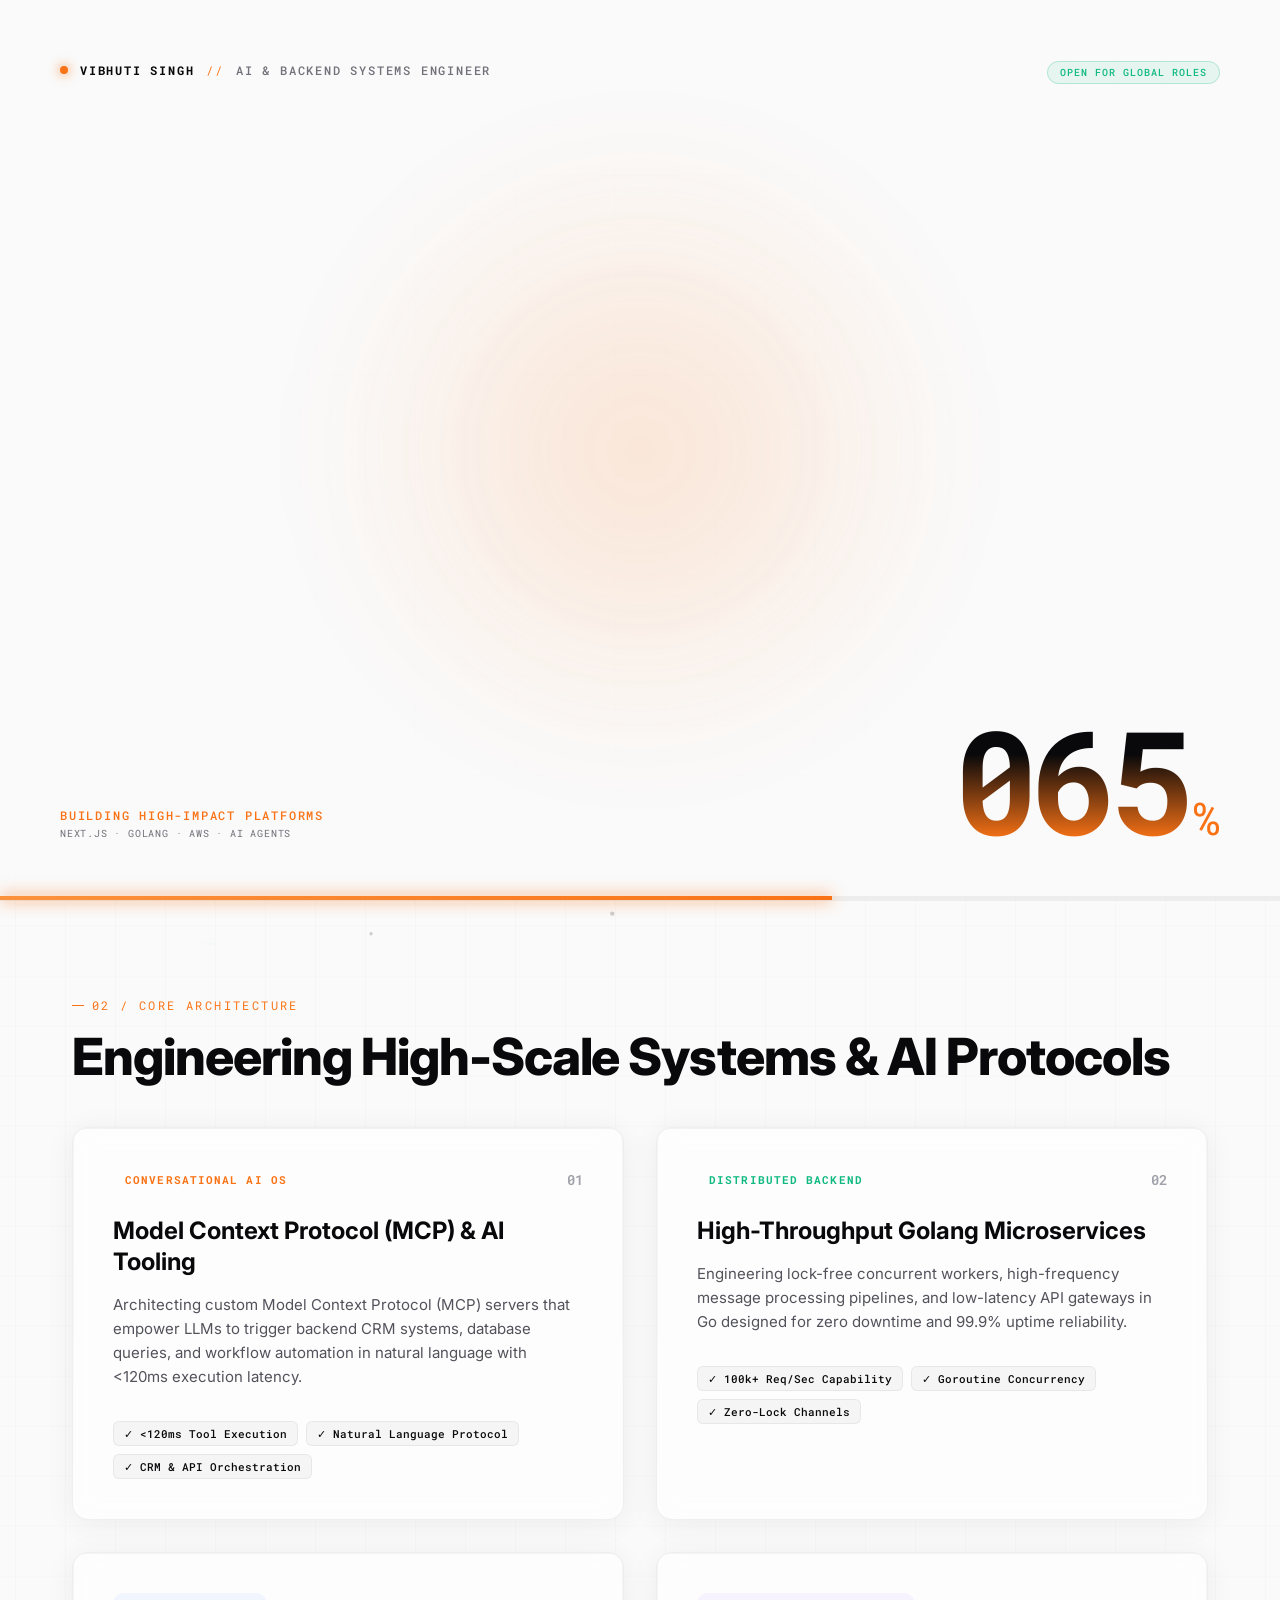
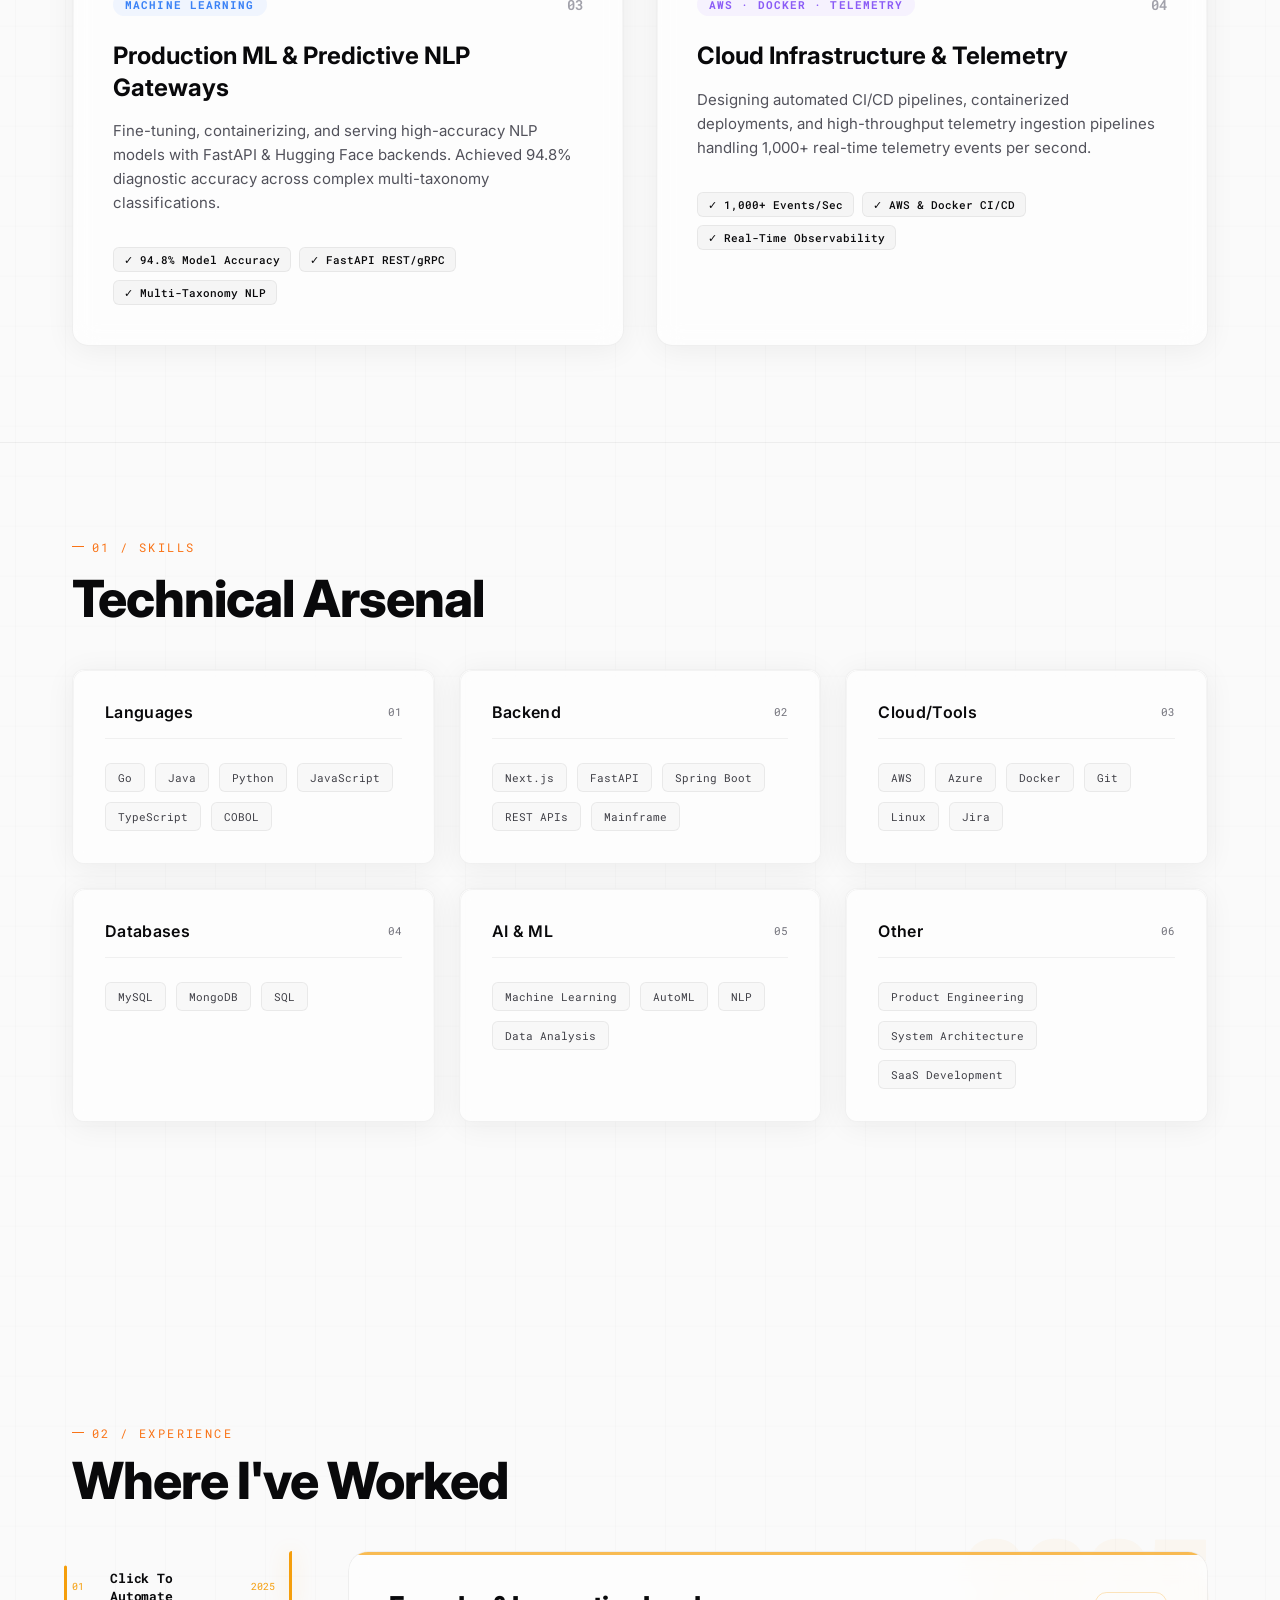
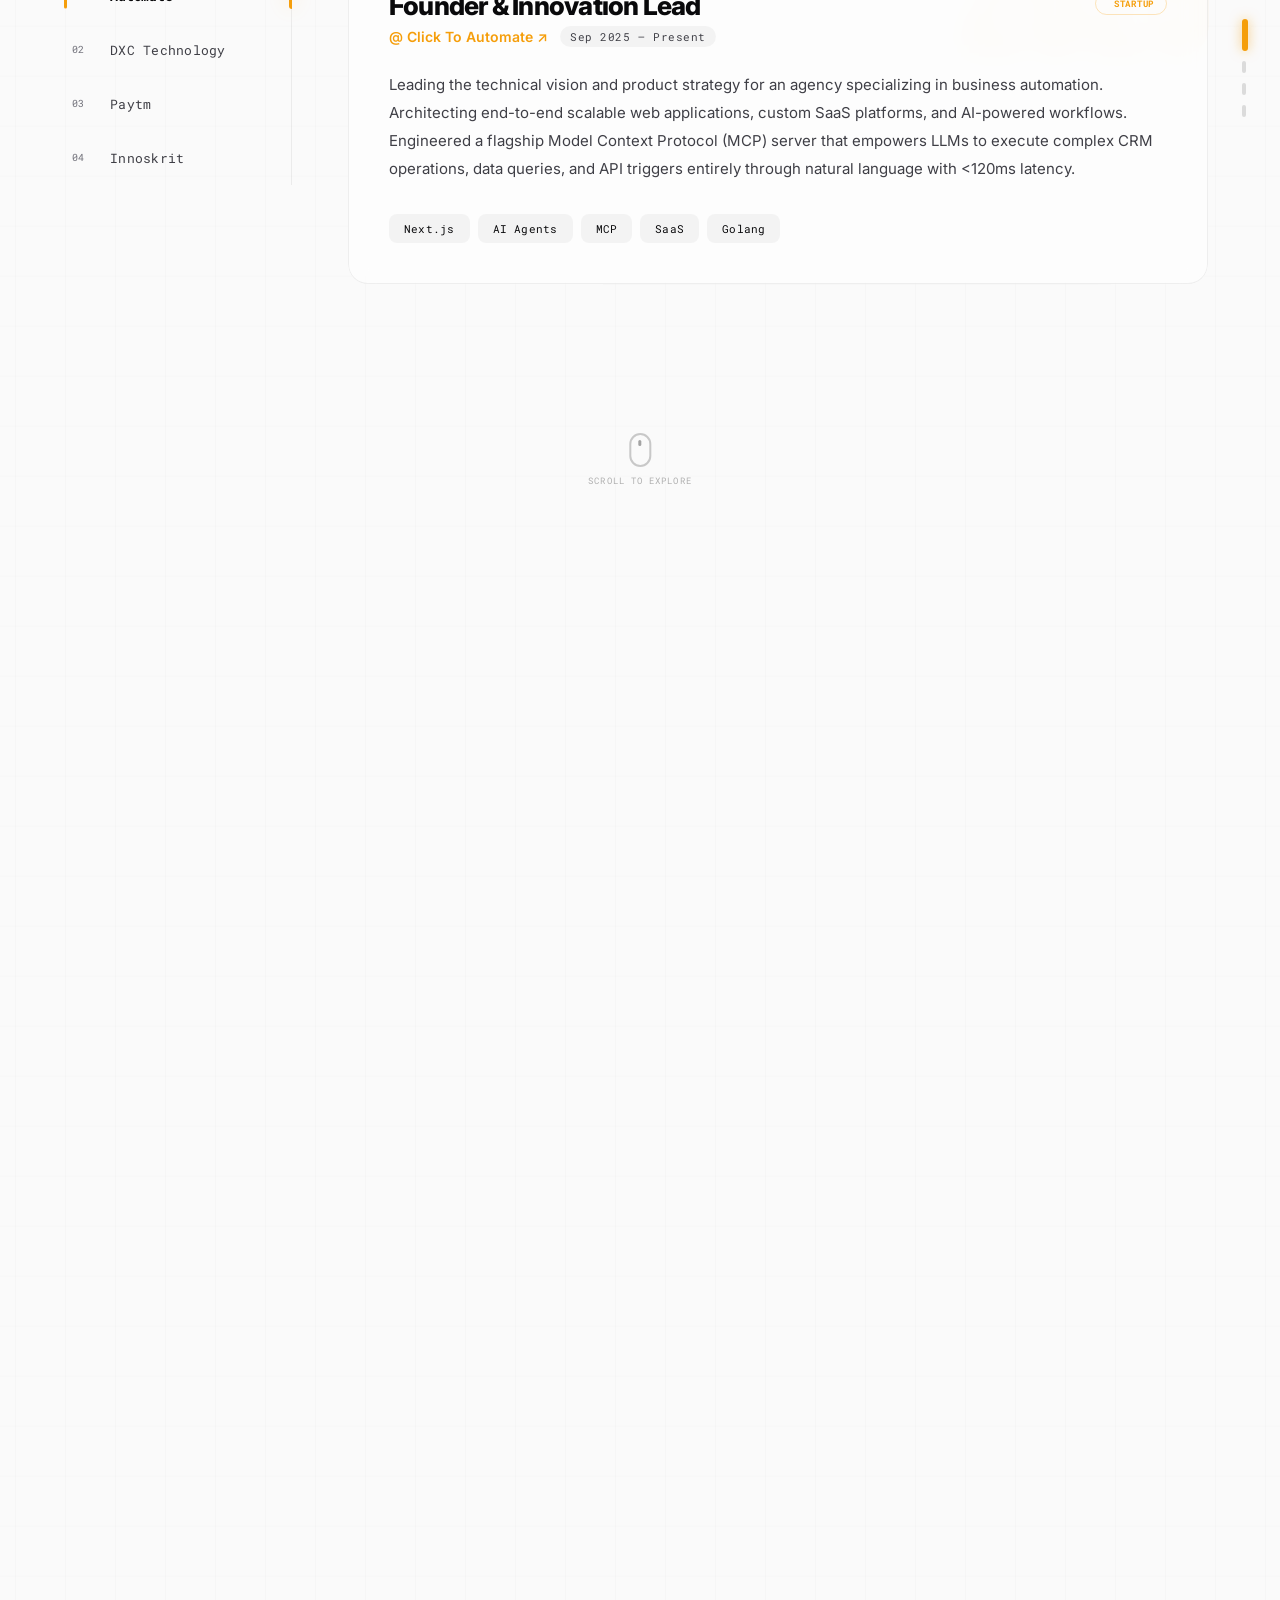
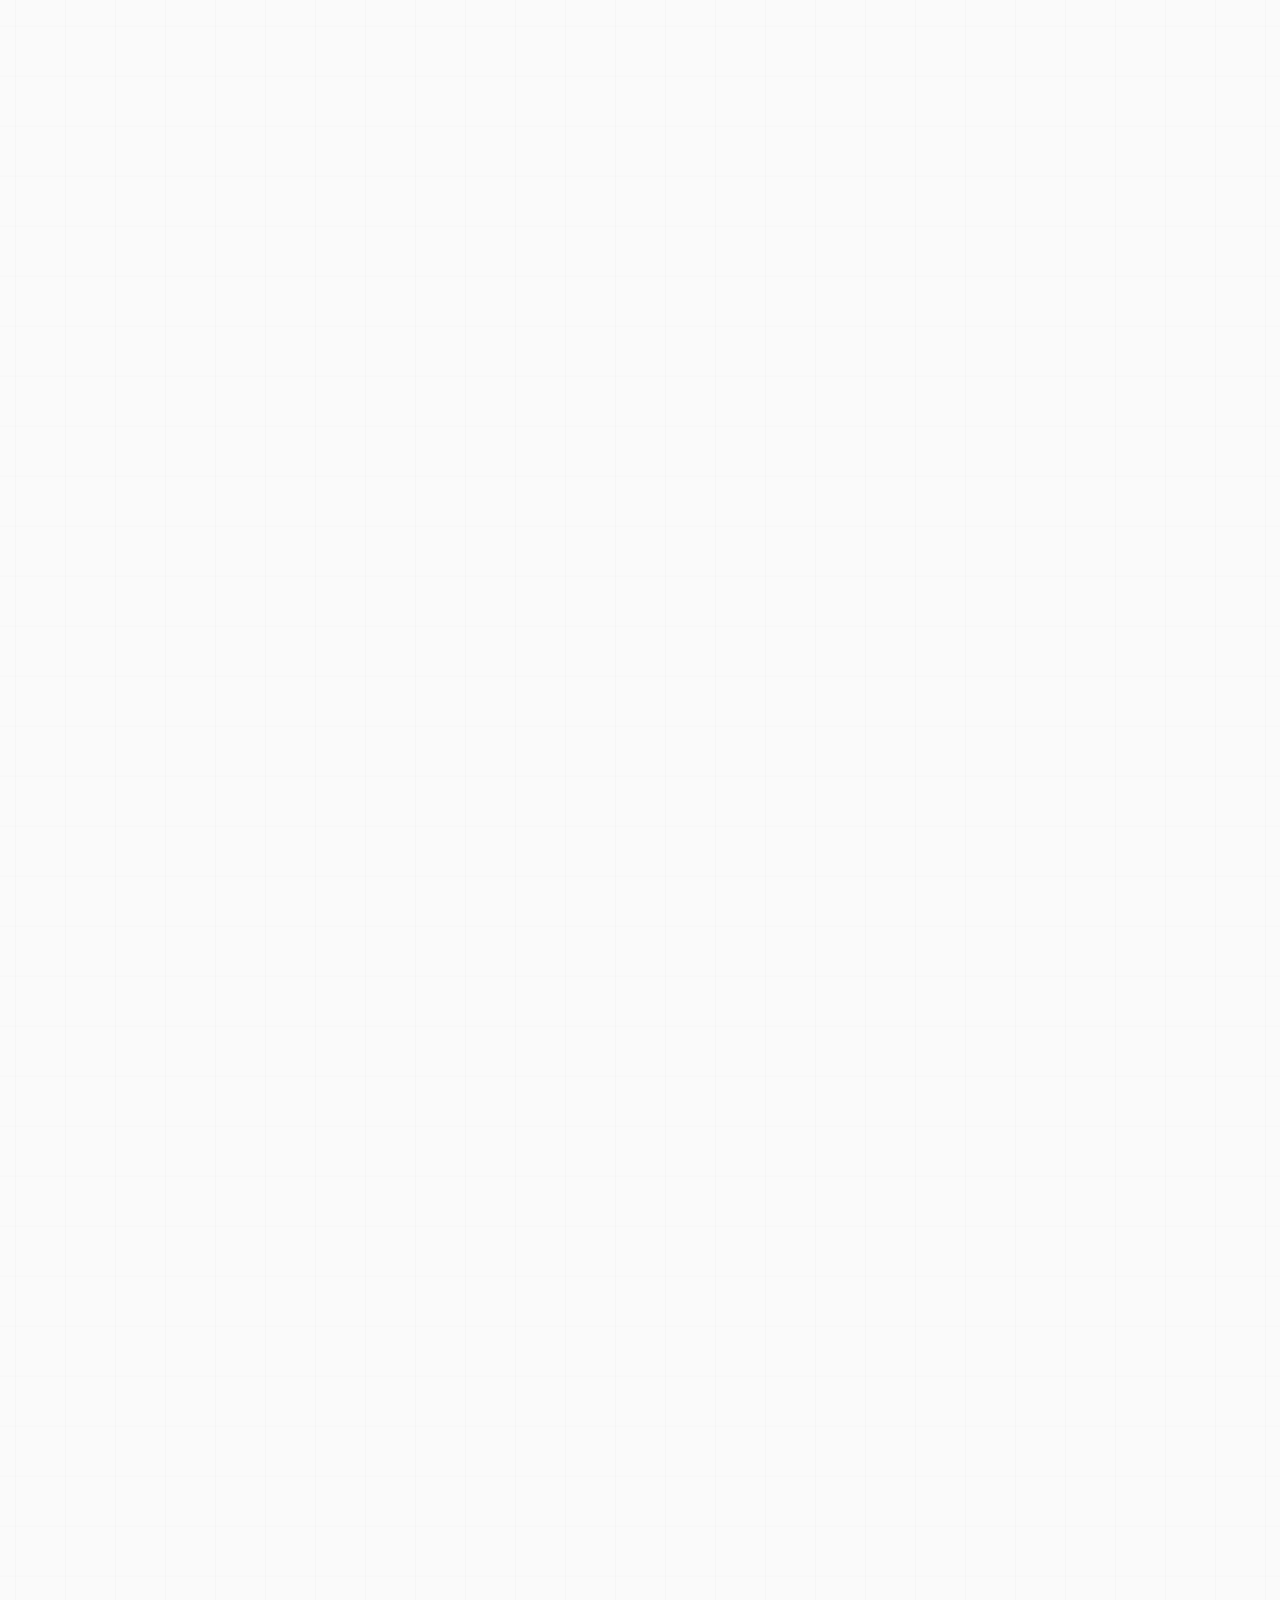
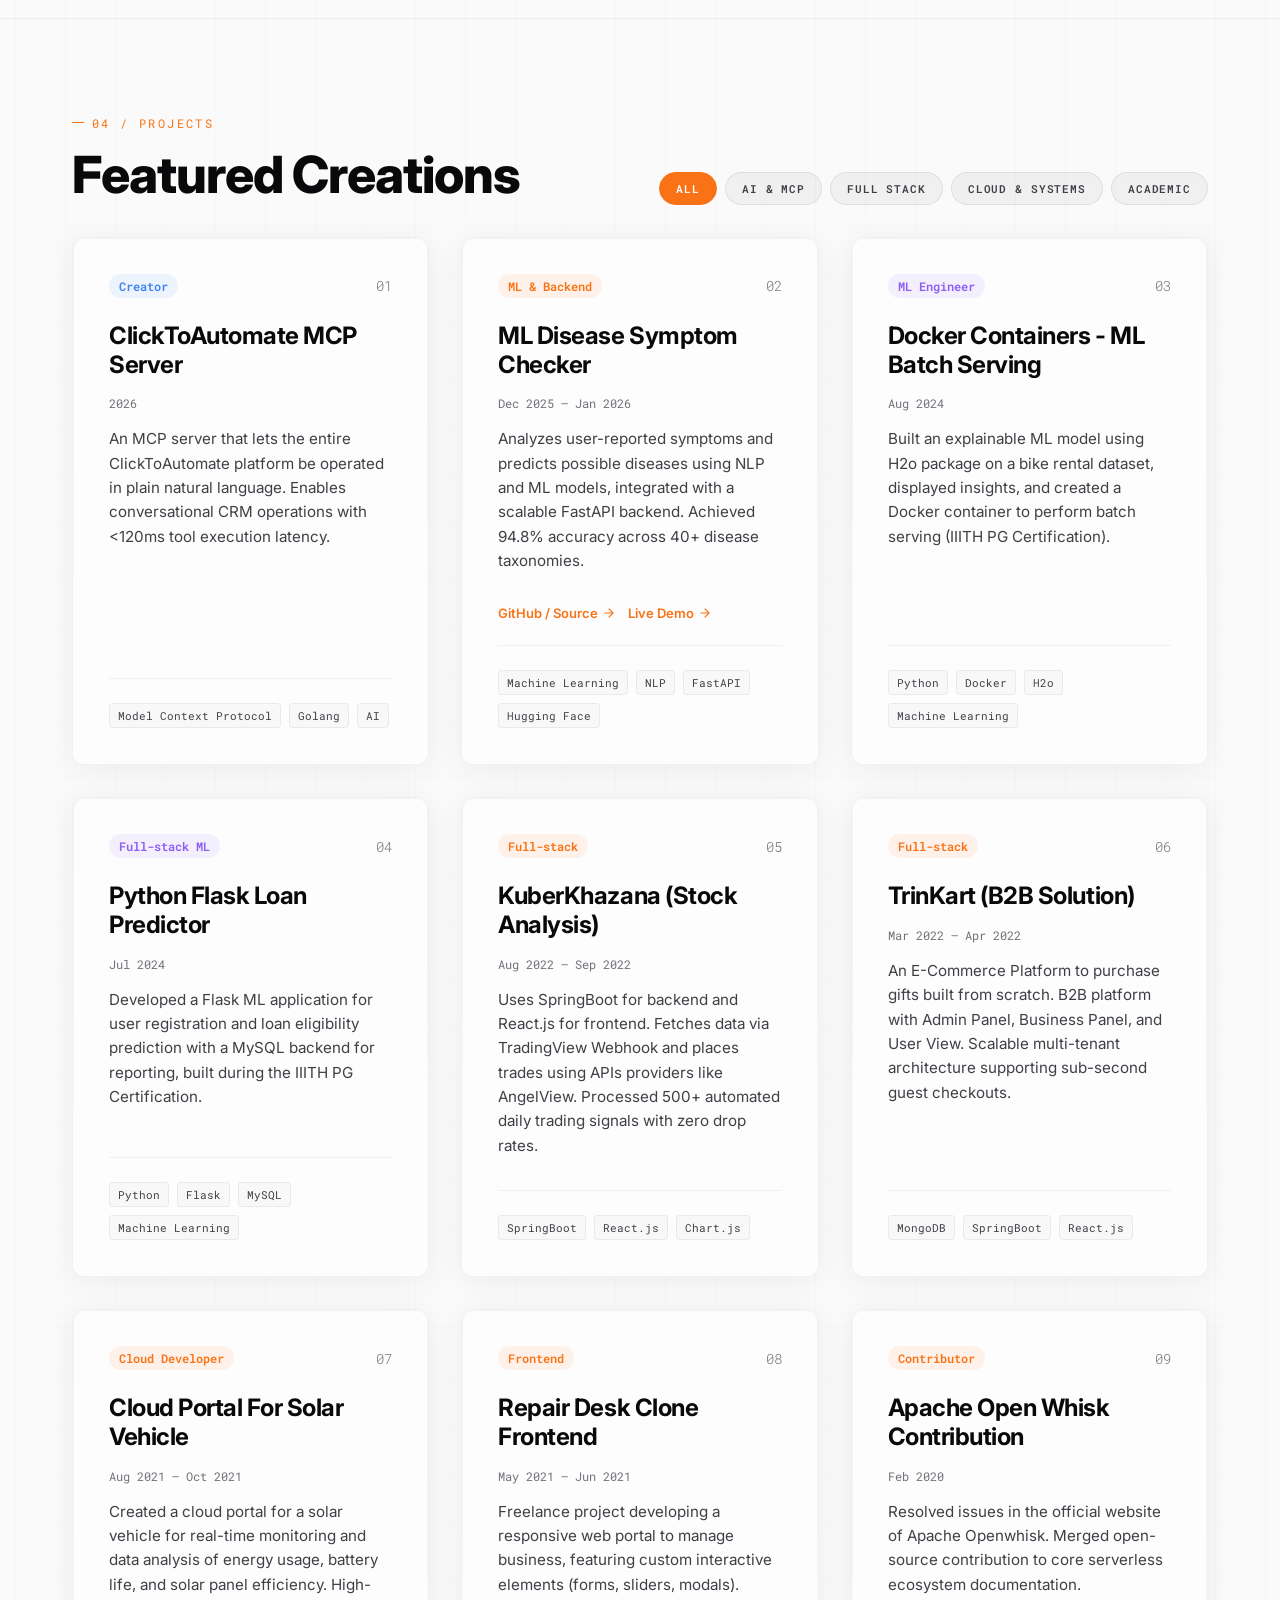
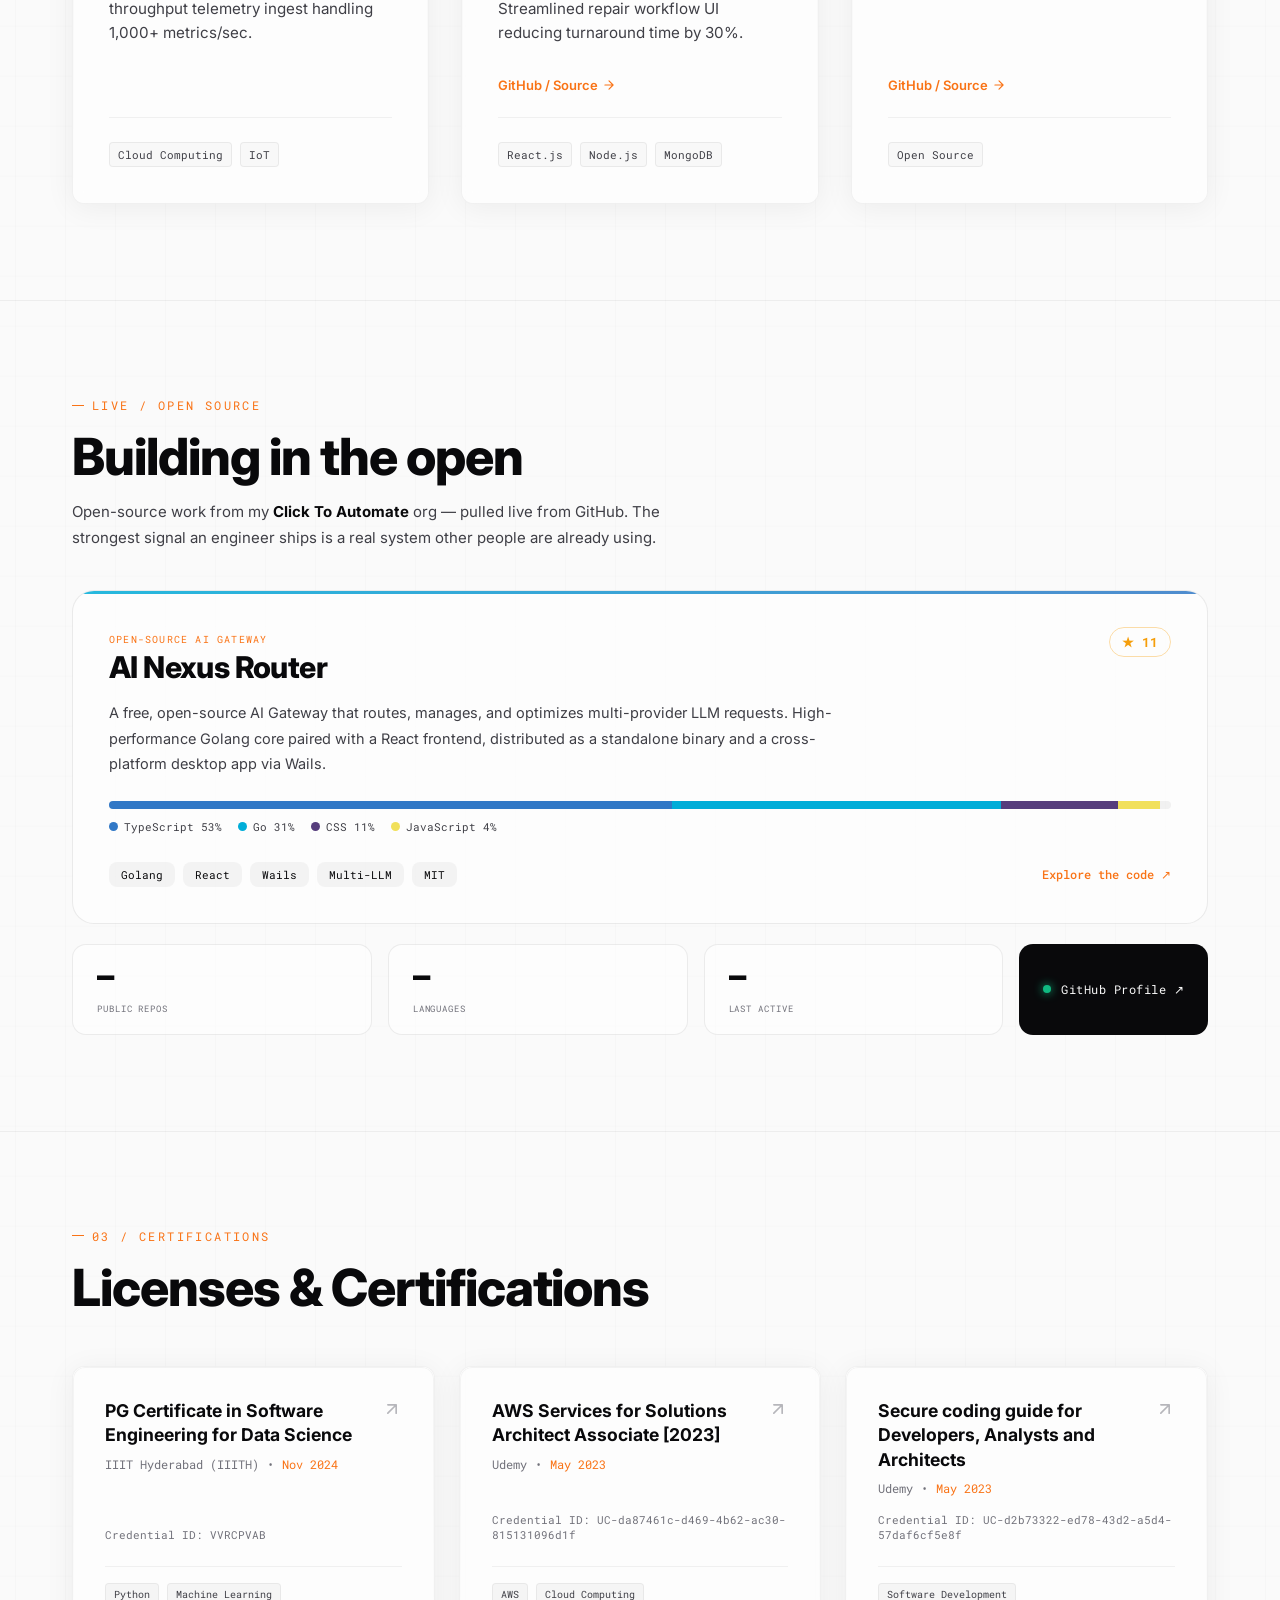
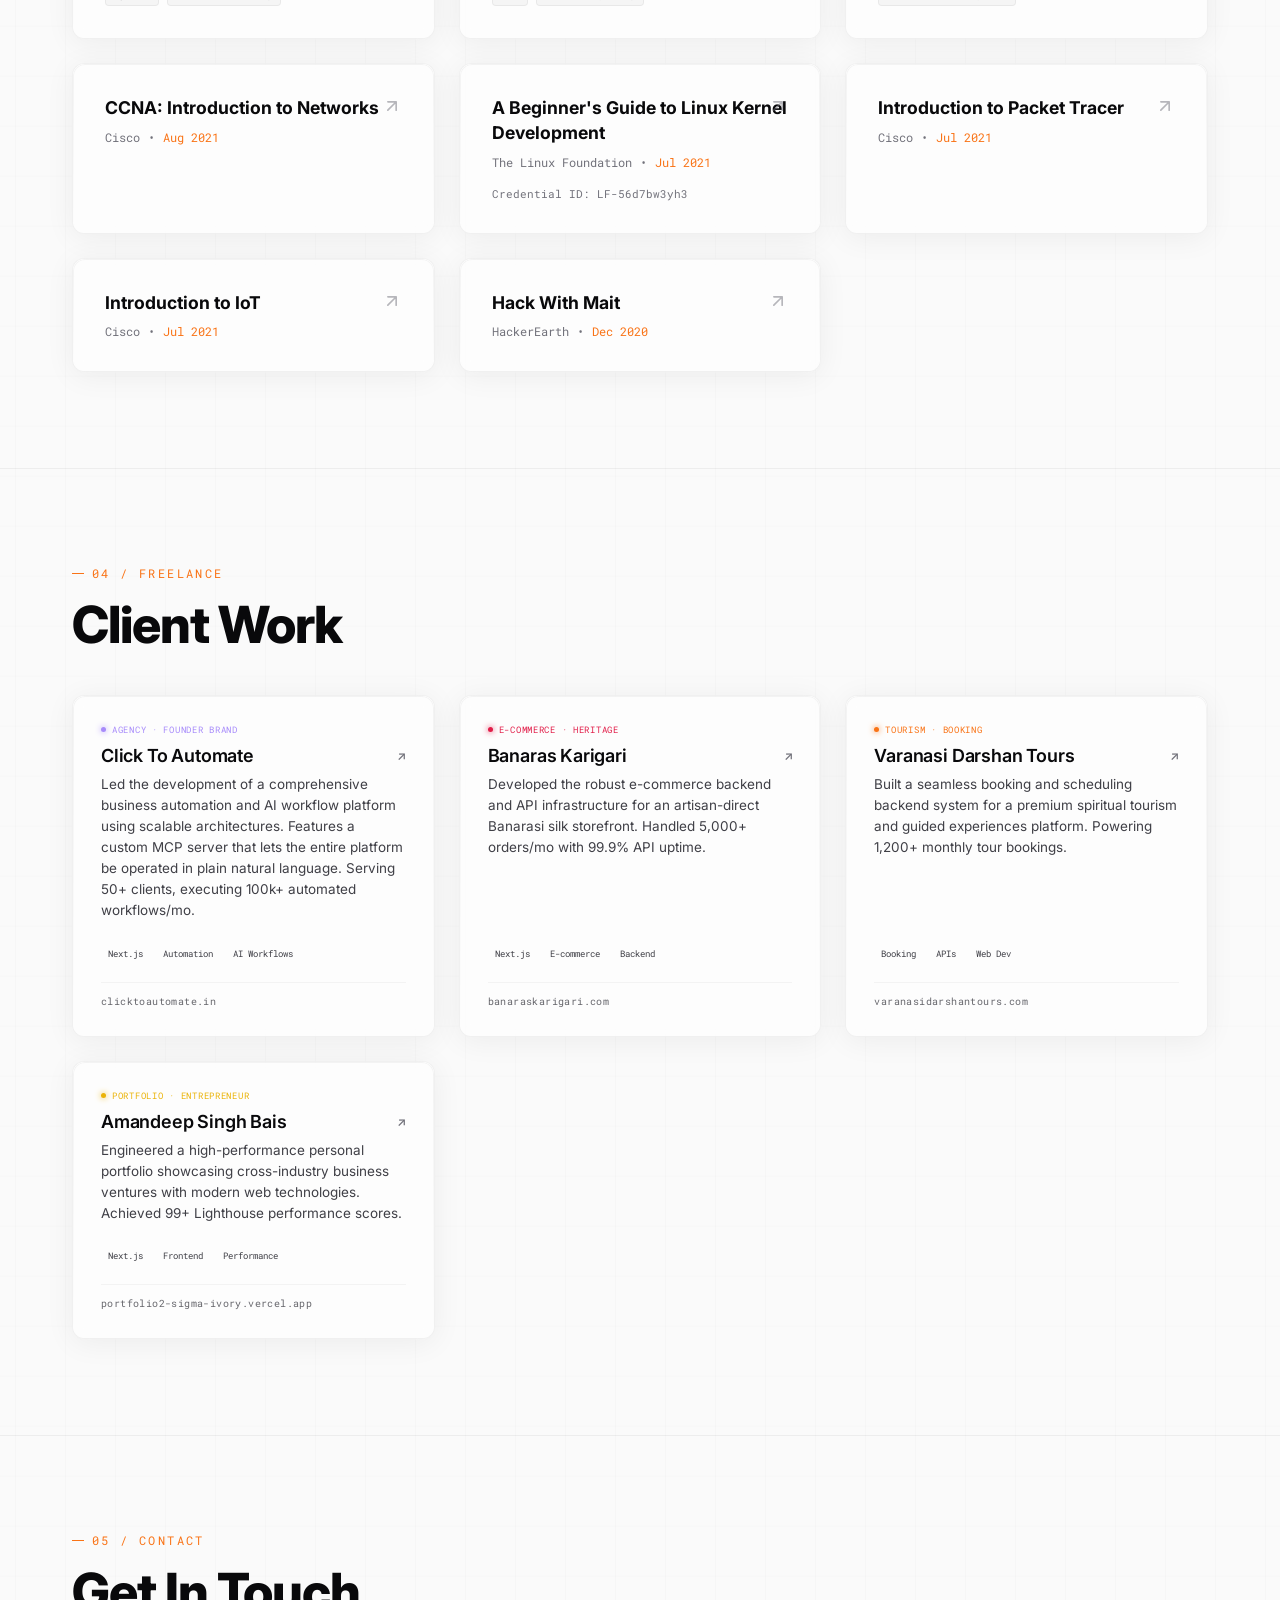
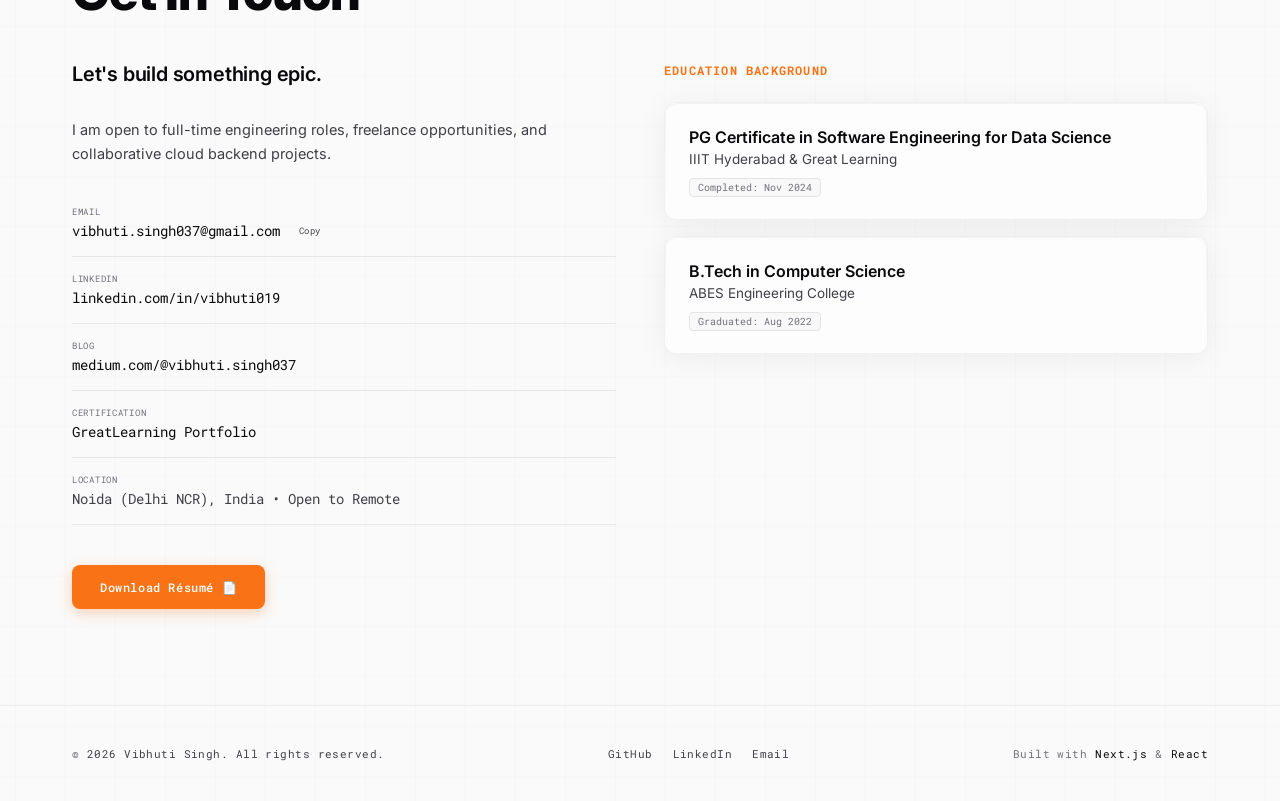
==== index.html @ 8a16daea "Added og-image" ====
<!DOCTYPE html><html lang="en"><head><meta charSet="utf-8"/><meta name="viewport" content="width=device-width, initial-scale=1"/><link rel="stylesheet" href="/_next/static/css/8034c0da91191012.css" data-precedence="next"/><link rel="stylesheet" href="/_next/static/css/38a0144a98792cd6.css" data-precedence="next"/><link rel="preload" as="script" fetchPriority="low" href="/_next/static/chunks/webpack-2feb6e2bdcfde313.js"/><script src="/_next/static/chunks/fd9d1056-4e1a26e2d413ba3c.js" async=""></script><script src="/_next/static/chunks/23-4f38060f529a61ab.js" async=""></script><script src="/_next/static/chunks/main-app-5ba899a2d66047d4.js" async=""></script><script src="/_next/static/chunks/59-5b0ca7dde58f4976.js" async=""></script><script src="/_next/static/chunks/app/page-bce32bd8ae429ec5.js" async=""></script><script src="/_next/static/chunks/app/layout-b6c55c788e84d014.js" async=""></script><link rel="preconnect" href="https://fonts.googleapis.com"/><link rel="preconnect" href="https://fonts.gstatic.com" crossorigin="anonymous"/><link rel="preload" as="style" href="https://fonts.googleapis.com/css2?family=Bebas+Neue&amp;family=Roboto+Mono:wght@300;400;500;600;700&amp;family=Inter:wght@300;400;500;600;700;800&amp;display=swap"/><title>Vibhuti Singh — AI &amp; Backend Systems Engineer</title><meta name="description" content="Vibhuti Singh is an AI &amp; Backend Systems Engineer building high-scale Golang microservices, AI-agent tooling (MCP), and open-source AI infrastructure — including the open-source ClickToAutomate AI Nexus Router (Go + React). Software Engineer 2 at DXC Technology and founder of Click To Automate."/><link rel="author" href="https://vibhuti019.github.io"/><meta name="author" content="Vibhuti Singh"/><meta name="keywords" content="Vibhuti Singh,AI Engineer,Backend Engineer,Golang,AI Gateway,LLM Router,Model Context Protocol,MCP,AI Nexus Router,Click To Automate,Microservices,Next.js,Open Source,Cloud,Azure,AWS"/><meta name="creator" content="Vibhuti Singh"/><meta name="robots" content="index, follow"/><link rel="canonical" href="https://vibhuti019.github.io"/><meta property="og:title" content="Vibhuti Singh — AI &amp; Backend Systems Engineer"/><meta property="og:description" content="AI &amp; Backend Systems Engineer building Golang microservices, MCP-based AI-agent tooling, and open-source AI infrastructure like the ClickToAutomate AI Nexus Router."/><meta property="og:url" content="https://vibhuti019.github.io"/><meta property="og:site_name" content="Vibhuti Singh Portfolio"/><meta property="og:locale" content="en_US"/><meta property="og:image" content="https://vibhuti019.github.io/og-image.png"/><meta property="og:image:width" content="1200"/><meta property="og:image:height" content="630"/><meta property="og:image:alt" content="Vibhuti Singh Portfolio Image"/><meta property="og:type" content="website"/><meta name="twitter:card" content="summary_large_image"/><meta name="twitter:title" content="Vibhuti Singh — AI &amp; Backend Systems Engineer"/><meta name="twitter:description" content="AI &amp; Backend Systems Engineer building Golang microservices, MCP-based AI-agent tooling, and open-source AI infrastructure like the ClickToAutomate AI Nexus Router."/><meta name="twitter:image" content="https://vibhuti019.github.io/og-image.png"/><link rel="icon" href="/icon.jpeg?94a98af44926566b" type="image/jpeg" sizes="738x738"/><link href="https://fonts.googleapis.com/css2?family=Bebas+Neue&amp;family=Roboto+Mono:wght@300;400;500;600;700&amp;family=Inter:wght@300;400;500;600;700;800&amp;display=swap" rel="stylesheet"/><script type="application/ld+json">{"@context":"https://schema.org","@graph":[{"@type":"WebSite","@id":"https://vibhuti019.github.io/#website","url":"https://vibhuti019.github.io","name":"Vibhuti Singh — Portfolio","inLanguage":"en","about":{"@id":"https://vibhuti019.github.io/#person"}},{"@type":"Person","@id":"https://vibhuti019.github.io/#person","name":"Vibhuti Singh","url":"https://vibhuti019.github.io","image":"https://vibhuti019.github.io/image.jpeg","jobTitle":"AI & Backend Systems Engineer","description":"AI & Backend Systems Engineer building high-scale Golang microservices, MCP-based AI-agent tooling, and open-source AI infrastructure such as the ClickToAutomate AI Nexus Router.","email":"mailto:vibhuti.singh037@gmail.com","address":{"@type":"PostalAddress","addressLocality":"Noida (Delhi NCR)","addressCountry":"IN"},"worksFor":[{"@type":"Organization","name":"DXC Technology"},{"@type":"Organization","name":"Click To Automate","url":"https://clicktoautomate.in"}],"sameAs":["https://github.com/vibhuti019","https://github.com/Click-To-Automate","https://linkedin.com/in/vibhuti019","https://medium.com/@vibhuti.singh037"],"knowsAbout":["Golang","AI Gateway","LLM Routing","Model Context Protocol","Microservices","Next.js","Azure","AWS","System Design","Open Source"],"alumniOf":[{"@type":"CollegeOrUniversity","name":"IIIT Hyderabad & Great Learning"},{"@type":"CollegeOrUniversity","name":"ABES Engineering College"}]},{"@type":"SoftwareSourceCode","@id":"https://vibhuti019.github.io/#ai-nexus-router","name":"ClickToAutomate AI Nexus Router","description":"A free, open-source AI Gateway that routes, manages, and optimizes multi-provider LLM requests. High-performance Golang core paired with a React frontend, distributed as a standalone binary and a cross-platform desktop app via Wails.","codeRepository":"https://github.com/Click-To-Automate/ClickToAutomate-AI-Nexus-Router","programmingLanguage":["Go","TypeScript"],"license":"https://opensource.org/licenses/MIT","keywords":"AI Gateway, LLM Router, Model Context Protocol, Golang, Wails, open source","author":{"@id":"https://vibhuti019.github.io/#person"}}]}</script><script src="/_next/static/chunks/polyfills-78c92fac7aa8fdd8.js" noModule=""></script></head><body><div style="position:relative;min-height:100vh;background:var(--bg-dark)"><a href="#main-content" class="skip-link">Skip to content</a><div><div class="grid-overlay" style="opacity:0.5"></div><div style="position:fixed;top:-5vh;left:-5vw;width:110vw;height:110vh;z-index:1;cursor:grab;user-select:none;pointer-events:auto"><canvas style="display:block;width:100%;height:100%"></canvas></div><header style="position:fixed;top:0;left:0;right:0;z-index:1000;height:80px;display:flex;align-items:center;transition:all 0.3s ease;background:transparent;backdrop-filter:none;border-bottom:1px solid transparent;box-shadow:none" class="jsx-ea0b66179099996f"><div style="display:flex;align-items:center;justify-content:space-between" class="jsx-ea0b66179099996f container"><div style="display:flex;align-items:center;gap:12px" class="jsx-ea0b66179099996f"><span style="font-family:var(--font-heading);font-size:1.4rem;color:var(--text-primary);letter-spacing:0.08em;padding:2px 8px;border:1px solid rgba(255, 255, 255, 0.1);border-radius:4px;background:rgba(255, 255, 255, 0.02);cursor:pointer" class="jsx-ea0b66179099996f">VS</span><span style="font-family:var(--font-mono);font-size:9px;background:rgba(16, 185, 129, 0.1);color:var(--emerald);border:1px solid rgba(16, 185, 129, 0.2);padding:2px 8px;border-radius:4px;letter-spacing:0.08em;font-weight:500;display:flex;align-items:center;gap:4px" class="jsx-ea0b66179099996f nav-avail-badge"><span style="width:4px;height:4px;border-radius:50%;background:var(--emerald);box-shadow:0 0 6px var(--emerald);display:inline-block" class="jsx-ea0b66179099996f pulse-dot"></span>OPEN TO WORK</span></div><nav style="display:flex;align-items:center;gap:4px" class="jsx-ea0b66179099996f hide-mobile-nav"><button style="background:none;border:none;padding:6px 12px;font-family:var(--font-mono);font-size:11px;letter-spacing:0.05em;cursor:pointer;color:var(--text-primary);position:relative;transition:color 0.25s" class="jsx-ea0b66179099996f">Home<span style="position:absolute;bottom:-4px;left:12px;right:12px;height:1px;background:var(--primary);box-shadow:0 0 8px var(--primary)" class="jsx-ea0b66179099996f"></span></button><button style="background:none;border:none;padding:6px 12px;font-family:var(--font-mono);font-size:11px;letter-spacing:0.05em;cursor:pointer;color:var(--text-secondary);position:relative;transition:color 0.25s" class="jsx-ea0b66179099996f">Skills</button><button style="background:none;border:none;padding:6px 12px;font-family:var(--font-mono);font-size:11px;letter-spacing:0.05em;cursor:pointer;color:var(--text-secondary);position:relative;transition:color 0.25s" class="jsx-ea0b66179099996f">Experience</button><button style="background:none;border:none;padding:6px 12px;font-family:var(--font-mono);font-size:11px;letter-spacing:0.05em;cursor:pointer;color:var(--text-secondary);position:relative;transition:color 0.25s" class="jsx-ea0b66179099996f">Projects</button><button style="background:none;border:none;padding:6px 12px;font-family:var(--font-mono);font-size:11px;letter-spacing:0.05em;cursor:pointer;color:var(--text-secondary);position:relative;transition:color 0.25s" class="jsx-ea0b66179099996f">Certifications</button><button style="background:none;border:none;padding:6px 12px;font-family:var(--font-mono);font-size:11px;letter-spacing:0.05em;cursor:pointer;color:var(--text-secondary);position:relative;transition:color 0.25s" class="jsx-ea0b66179099996f">Freelance</button><button style="background:none;border:none;padding:6px 12px;font-family:var(--font-mono);font-size:11px;letter-spacing:0.05em;cursor:pointer;color:var(--text-secondary);position:relative;transition:color 0.25s" class="jsx-ea0b66179099996f">Contact</button></nav><div class="jsx-ea0b66179099996f"><button style="background:rgba(0,0,0,0.03);color:var(--text-primary);border:1px solid rgba(0,0,0,0.08);padding:8px 16px;border-radius:6px;font-family:var(--font-mono);font-size:11px;cursor:pointer;transition:background 0.25s, border-color 0.25s, box-shadow 0.25s;box-shadow:0 2px 8px rgba(0,0,0,0.3)" class="jsx-ea0b66179099996f">Say Hello →</button></div></div></header><main id="main-content" style="position:relative;z-index:5"><section id="home" style="min-height:100svh;display:flex;flex-direction:column;justify-content:center;position:relative;overflow:hidden;padding-top:clamp(80px, 12vw, 120px);padding-bottom:40px;background:transparent" class="jsx-64ec365a6d97a92a"><div class="jsx-64ec365a6d97a92a grid-overlay"></div><div style="position:absolute;top:0;left:0;right:0;bottom:0;pointer-events:none;z-index:2;background:none;transition:background 0.15s ease" class="jsx-64ec365a6d97a92a"></div><div style="top:-10%;left:-10%;background:radial-gradient(circle, rgba(99,102,241,0.06) 0%, transparent 60%)" class="jsx-64ec365a6d97a92a glow-blob"></div><div style="bottom:10%;right:-10%;background:radial-gradient(circle, rgba(251,146,60,0.05) 0%, transparent 60%)" class="jsx-64ec365a6d97a92a glow-blob"></div><div style="position:relative;z-index:5" class="jsx-64ec365a6d97a92a container"><div style="display:flex;align-items:center;justify-content:space-between;gap:40px;flex-wrap:wrap" class="jsx-64ec365a6d97a92a"><div style="flex:1 1 500px;z-index:5;opacity:0;transform:translateY(30px);transition:opacity 1.2s cubic-bezier(0.16, 1, 0.3, 1) 1.0s, transform 1.2s cubic-bezier(0.16, 1, 0.3, 1) 1.0s" class="jsx-64ec365a6d97a92a"><div style="font-family:var(--font-mono);font-size:12px;color:var(--primary);letter-spacing:0.15em;margin-bottom:1.5rem;display:flex;align-items:center;gap:12px" class="jsx-64ec365a6d97a92a"><span style="width:20px;height:1px;background:var(--primary);display:inline-block" class="jsx-64ec365a6d97a92a"></span><span class="jsx-64ec365a6d97a92a">PORTFOLIO — 2026</span></div><h1 style="font-size:clamp(56px, 8.5vw, 120px);font-family:var(--font-sans);font-weight:800;line-height:0.9;letter-spacing:-0.04em;margin-bottom:2rem" class="jsx-64ec365a6d97a92a"><span style="display:block" class="jsx-64ec365a6d97a92a primary-gradient-text">Vibhuti</span><span style="display:block;color:transparent;-webkit-text-stroke:1.5px rgba(0, 0, 0, 0.15)" class="jsx-64ec365a6d97a92a">Singh.</span></h1><h2 style="font-size:clamp(18px, 2.5vw, 24px);font-weight:500;color:var(--text-primary);font-family:var(--font-mono);margin-bottom:1.5rem;min-height:36px;line-height:1.4" class="jsx-64ec365a6d97a92a">I am an<span class="jsx-64ec365a6d97a92a content-site"></span></h2><p style="font-family:var(--font-sans);font-size:clamp(15px, 2vw, 19px);color:var(--text-secondary);max-width:560px;line-height:1.6;margin-bottom:2.5rem;font-weight:400" class="jsx-64ec365a6d97a92a">I build <span style="color:var(--text-primary);font-weight:500" class="jsx-64ec365a6d97a92a">AI-native platforms</span> — most recently an SMB automation OS you can run in plain natural language through a <span style="color:var(--primary);font-weight:500" class="jsx-64ec365a6d97a92a">custom MCP server</span>. Next.js · Golang · AWS.</p><div style="display:flex;gap:12px;flex-wrap:wrap;margin-bottom:3rem" class="jsx-64ec365a6d97a92a"><button data-cursor="EXPLORE" style="background:var(--primary);color:#ffffff;border:none;padding:14px 28px;border-radius:8px;font-family:var(--font-mono);font-size:12px;letter-spacing:0.05em;font-weight:500;cursor:pointer;transition:background 0.3s, transform 0.3s, box-shadow 0.3s;box-shadow:0 4px 14px rgba(249, 115, 22, 0.3)" class="jsx-64ec365a6d97a92a">Explore Projects ↓</button><button data-cursor="HIRE" style="background:transparent;color:var(--text-primary);border:1px solid rgba(0, 0, 0, 0.1);padding:13px 28px;border-radius:8px;font-family:var(--font-mono);font-size:12px;letter-spacing:0.05em;font-weight:500;cursor:pointer;transition:background 0.3s, border-color 0.3s, transform 0.3s" class="jsx-64ec365a6d97a92a">Get In Touch ↗</button><a data-cursor="RESUME" href="/VibhutiSingh-Resume.pdf" download="Vibhuti-Singh-Resume.pdf" target="_blank" rel="noopener noreferrer" style="background:transparent;color:var(--text-primary);border:1px solid rgba(0, 0, 0, 0.1);padding:13px 28px;border-radius:8px;font-family:var(--font-mono);font-size:12px;letter-spacing:0.05em;font-weight:500;cursor:pointer;transition:background 0.3s, border-color 0.3s, transform 0.3s;text-decoration:none;display:inline-flex;align-items:center" class="jsx-64ec365a6d97a92a">Download Résumé 📄</a></div><div style="display:grid;grid-template-columns:repeat(auto-fit, minmax(min(100%, 110px), 1fr));gap:16px;padding-top:20px;border-top:1px solid rgba(0, 0, 0, 0.08);max-width:560px" class="jsx-64ec365a6d97a92a"><div class="jsx-64ec365a6d97a92a"><span style="font-family:var(--font-mono);font-size:clamp(24px, 3vw, 36px);font-weight:800;color:#09090b;display:block;line-height:1" class="jsx-64ec365a6d97a92a">03+</span><span style="font-family:var(--font-mono);font-size:10px;color:#71717a;letter-spacing:0.1em;margin-top:6px;display:block" class="jsx-64ec365a6d97a92a">YRS EXP</span></div><div class="jsx-64ec365a6d97a92a"><span style="font-family:var(--font-mono);font-size:clamp(24px, 3vw, 36px);font-weight:800;color:var(--primary);display:block;line-height:1" class="jsx-64ec365a6d97a92a">99.9%</span><span style="font-family:var(--font-mono);font-size:10px;color:#71717a;letter-spacing:0.1em;margin-top:6px;display:block" class="jsx-64ec365a6d97a92a">UPTIME STD</span></div><div class="jsx-64ec365a6d97a92a"><span style="font-family:var(--font-mono);font-size:clamp(24px, 3vw, 36px);font-weight:800;color:#09090b;display:block;line-height:1" class="jsx-64ec365a6d97a92a">100k+</span><span style="font-family:var(--font-mono);font-size:10px;color:#71717a;letter-spacing:0.1em;margin-top:6px;display:block" class="jsx-64ec365a6d97a92a">AUTOMATIONS</span></div><div class="jsx-64ec365a6d97a92a"><span style="font-family:var(--font-mono);font-size:clamp(24px, 3vw, 36px);font-weight:800;color:var(--emerald);display:block;line-height:1" class="jsx-64ec365a6d97a92a">04+</span><span style="font-family:var(--font-mono);font-size:10px;color:#71717a;letter-spacing:0.1em;margin-top:6px;display:block" class="jsx-64ec365a6d97a92a">PROD APPS</span></div></div></div><div style="flex:1 1 400px;display:flex;justify-content:center;z-index:10;width:100%;height:480px;max-height:80vh;opacity:0;transform:translateY(30px);transition:opacity 1.2s cubic-bezier(0.16, 1, 0.3, 1) 1.4s, transform 1.2s cubic-bezier(0.16, 1, 0.3, 1) 1.4s" class="jsx-64ec365a6d97a92a hero-cube-container"><div style="transform:scale(0.9) translateY(50px);display:flex;justify-content:center;align-items:center;transform-style:preserve-3d;perspective:1000px"><div class="cubes" id="AnimationCube"><div class="cube" data-cube="111"><div class="cube-wrap"><div class="cube-top"><div class="shadow-z" data-cube="112"></div></div><div class="cube-bottom"></div><div class="cube-front-left-004"></div><div class="cube-front-right"></div><div class="cube-back-left"></div><div class="cube-back-right"></div></div></div><div class="cube" data-cube="121"><div class="cube-wrap"><div class="cube-top"></div><div class="cube-bottom"></div><div class="cube-front-left"></div><div class="cube-front-right"></div><div class="cube-back-left"></div><div class="cube-back-right"></div></div></div><div class="cube" data-cube="131"><div class="cube-wrap"><div class="cube-top"><div class="shadow-z" data-cube="132"></div></div><div class="cube-bottom"></div><div class="cube-front-left"></div><div class="cube-front-right"></div><div class="cube-back-left"></div><div class="cube-back-right"></div></div></div><div class="cube" data-cube="211"><div class="cube-wrap"><div class="cube-top"><div class="shadow-flip" data-cube="111"></div><div class="shadow-y" data-cube="111"></div><div class="shadow-z" data-cube="212"></div></div><div class="cube-bottom"></div><div class="cube-front-left-005"></div><div class="cube-front-right"></div><div class="cube-back-left"></div><div class="cube-back-right"></div></div></div><div class="cube" data-cube="221"><div class="cube-wrap"><div class="cube-top"><div class="shadow-flip" data-cube="121"></div><div class="shadow-y" data-cube="121"></div></div><div class="cube-bottom"></div><div class="cube-front-left"></div><div class="cube-front-right"></div><div class="cube-back-left"></div><div class="cube-back-right"></div></div></div><div class="cube" data-cube="231"><div class="cube-wrap"><div class="cube-top"><div class="shadow-flip" data-cube="131"></div><div class="shadow-y" data-cube="131"></div></div><div class="cube-bottom"></div><div class="cube-front-left"></div><div class="cube-front-right"></div><div class="cube-back-left"></div><div class="cube-back-right"></div></div></div><div class="cube" data-cube="311"><div class="cube-wrap"><div class="cube-top"><div class="shadow-flip" data-cube="211"></div><div class="shadow-y" data-cube="211"></div><div class="shadow-z" data-cube="312"></div></div><div class="cube-bottom"></div><div class="cube-front-left-006"></div><div class="cube-front-right-006"></div><div class="cube-back-left"></div><div class="cube-back-right"></div></div></div><div class="cube" data-cube="321"><div class="cube-wrap"><div class="cube-top"><div class="shadow-flip" data-cube="221"></div><div class="shadow-y" data-cube="221"></div><div class="shadow-z" data-cube="322"></div></div><div class="cube-bottom"></div><div class="cube-front-left"></div><div class="cube-front-right-005"></div><div class="cube-back-left"></div><div class="cube-back-right"></div></div></div><div class="cube" data-cube="331"><div class="cube-wrap"><div class="cube-top"><div class="shadow-flip" data-cube="231"></div><div class="shadow-y" data-cube="231"></div><div class="shadow-z" data-cube="332"></div></div><div class="cube-bottom"></div><div class="cube-front-left"></div><div class="cube-front-right-004"></div><div class="cube-back-left"></div><div class="cube-back-right"></div></div></div><div class="cube" data-cube="112"><div class="cube-wrap"><div class="cube-top"></div><div class="cube-bottom"></div><div class="cube-front-left-001"></div><div class="cube-front-right"></div><div class="cube-back-left"></div><div class="cube-back-right"></div></div></div><div class="cube" data-cube="122"><div class="cube-wrap"><div class="cube-top"></div><div class="cube-bottom"></div><div class="cube-front-left"></div><div class="cube-front-right"></div><div class="cube-back-left"></div><div class="cube-back-right"></div></div></div><div class="cube" data-cube="132"><div class="cube-wrap"><div class="cube-top"></div><div class="cube-bottom"></div><div class="cube-front-left"></div><div class="cube-front-right"></div><div class="cube-back-left"></div><div class="cube-back-right"></div></div></div><div class="cube" data-cube="212"><div class="cube-wrap"><div class="cube-top"><div class="shadow-flip" data-cube="112"></div><div class="shadow-y" data-cube="112"></div></div><div class="cube-bottom"></div><div class="cube-front-left-002"></div><div class="cube-front-right"></div><div class="cube-back-left"></div><div class="cube-back-right"></div></div></div><div class="cube" data-cube="222"><div class="cube-wrap"><div class="cube-top"><div class="shadow-flip" data-cube="122"></div><div class="shadow-y" data-cube="122"></div></div><div class="cube-bottom"></div><div class="cube-front-left"></div><div class="cube-front-right"></div><div class="cube-back-left"></div><div class="cube-back-right"></div></div></div><div class="cube" data-cube="232"><div class="cube-wrap"><div class="cube-top"><div class="shadow-flip" data-cube="132"></div><div class="shadow-y" data-cube="132"></div></div><div class="cube-bottom"></div><div class="cube-front-left"></div><div class="cube-front-right"></div><div class="cube-back-left"></div><div class="cube-back-right"></div></div></div><div class="cube" data-cube="312"><div class="cube-wrap"><div class="cube-top"><div class="shadow-flip" data-cube="212"></div><div class="shadow-y" data-cube="212"></div></div><div class="cube-bottom"></div><div class="cube-front-left-003"></div><div class="cube-front-right-003"></div><div class="cube-back-left"></div><div class="cube-back-right"></div></div></div><div class="cube" data-cube="322"><div class="cube-wrap"><div class="cube-top"><div class="shadow-flip" data-cube="222"></div><div class="shadow-y" data-cube="222"></div></div><div class="cube-bottom"></div><div class="cube-front-left"></div><div class="cube-front-right-002"></div><div class="cube-back-left"></div><div class="cube-back-right"></div></div></div><div class="cube" data-cube="332"><div class="cube-wrap"><div class="cube-top"><div class="shadow-flip" data-cube="232"></div><div class="shadow-y" data-cube="232"></div></div><div class="cube-bottom"></div><div class="cube-front-left"></div><div class="cube-front-right-001"></div><div class="cube-back-left"></div><div class="cube-back-right"></div></div></div><div class="cube" data-cube="113"><div class="cube-wrap"><div class="cube-top"><div class="shadow-z" data-cube="111"></div></div><div class="cube-bottom"></div><div class="cube-front-left-007"></div><div class="cube-front-right"></div><div class="cube-back-left"></div><div class="cube-back-right"></div></div></div><div class="cube" data-cube="123"><div class="cube-wrap"><div class="cube-top"><div class="shadow-z" data-cube="121"></div></div><div class="cube-bottom"></div><div class="cube-front-left"></div><div class="cube-front-right"></div><div class="cube-back-left"></div><div class="cube-back-right"></div></div></div><div class="cube" data-cube="133"><div class="cube-wrap"><div class="cube-top"></div><div class="cube-bottom"></div><div class="cube-front-left"></div><div class="cube-front-right"></div><div class="cube-back-left"></div><div class="cube-back-right"></div></div></div><div class="cube" data-cube="213"><div class="cube-wrap"><div class="cube-top"><div class="shadow-flip" data-cube="113"></div><div class="shadow-y" data-cube="113"></div><div class="shadow-z" data-cube="211"></div></div><div class="cube-bottom"></div><div class="cube-front-left-008"></div><div class="cube-front-right"></div><div class="cube-back-left"></div><div class="cube-back-right"></div></div></div><div class="cube" data-cube="223"><div class="cube-wrap"><div class="cube-top"><div class="shadow-y" data-cube="123"></div><div class="shadow-z" data-cube="221"></div></div><div class="cube-bottom"></div><div class="cube-front-left"></div><div class="cube-front-right"></div><div class="cube-back-left"></div><div class="cube-back-right"></div></div></div><div class="cube" data-cube="233"><div class="cube-wrap"><div class="cube-top"><div class="shadow-y" data-cube="133"></div><div class="shadow-z" data-cube="231"></div></div><div class="cube-bottom"></div><div class="cube-front-left"></div><div class="cube-front-right"></div><div class="cube-back-left"></div><div class="cube-back-right"></div></div></div><div class="cube" data-cube="313"><div class="cube-wrap"><div class="cube-top"><div class="shadow-flip" data-cube="213"></div><div class="shadow-y" data-cube="213"></div><div class="shadow-z" data-cube="311"></div></div><div class="cube-bottom"></div><div class="cube-front-left-009"></div><div class="cube-front-right-009"></div><div class="cube-back-left"></div><div class="cube-back-right"></div></div></div><div class="cube" data-cube="323"><div class="cube-wrap"><div class="cube-top"><div class="shadow-flip" data-cube="223"></div><div class="shadow-y" data-cube="223"></div><div class="shadow-z" data-cube="321"></div></div><div class="cube-bottom"></div><div class="cube-front-left"></div><div class="cube-front-right-008"></div><div class="cube-back-left"></div><div class="cube-back-right"></div></div></div><div class="cube" data-cube="333"><div class="cube-wrap"><div class="cube-top"><div class="shadow-flip" data-cube="233"></div><div class="shadow-y" data-cube="233"></div><div class="shadow-z" data-cube="331"></div></div><div class="cube-bottom"></div><div class="cube-front-left"></div><div class="cube-front-right-007"></div><div class="cube-back-left"></div><div class="cube-back-right"></div></div></div><div class="large-shadows"><div class="large-shadow" data-cube="113"></div><div class="large-shadow" data-cube="123"></div><div class="large-shadow" data-cube="133"></div><div class="large-shadow" data-cube="213"></div><div class="large-shadow" data-cube="223"></div><div class="large-shadow" data-cube="233"></div><div class="large-shadow" data-cube="313"></div><div class="large-shadow" data-cube="323"></div><div class="large-shadow" data-cube="333"></div></div></div></div></div></div></div><div style="position:absolute;right:5%;top:12%;padding:12px 18px;background:rgba(0,0,0,0.02);border:1px solid rgba(0,0,0,0.05);border-radius:8px;font-family:var(--font-mono);font-size:11px;color:var(--text-muted);transform:rotate(8deg);pointer-events:none;display:flex;flex-direction:column;gap:4px;z-index:1" class="jsx-64ec365a6d97a92a hide-tablet-dec"><span class="jsx-64ec365a6d97a92a">$ curl vibhuti.dev/profile</span><span style="color:var(--primary)" class="jsx-64ec365a6d97a92a">&gt; fetching active metrics...</span></div></section><section id="capabilities" class="section-padding" style="background:transparent;position:relative"><div class="container"><div class="section-label">02 / CORE ARCHITECTURE</div><h2 class="section-title">Engineering High-Scale Systems &amp; AI Protocols</h2><div style="display:grid;grid-template-columns:repeat(auto-fit, minmax(min(100%, 480px), 1fr));gap:32px;margin-top:2.5rem"><div class="glass-card" data-cursor="CAPABILITY" style="padding:2.5rem;border-radius:16px;background:rgba(255, 255, 255, 0.65);backdrop-filter:blur(12px);border:1px solid rgba(0, 0, 0, 0.06);position:relative;overflow:hidden;transition:transform 0.35s cubic-bezier(0.16, 1, 0.3, 1), border-color 0.35s ease, box-shadow 0.35s ease"><div style="display:flex;justify-content:space-between;align-items:center;margin-bottom:1.5rem"><span style="font-family:var(--font-mono);font-size:11px;font-weight:700;color:var(--primary);background:var(--primary)12;padding:4px 12px;border-radius:20px;letter-spacing:0.1em">CONVERSATIONAL AI OS</span><span style="font-family:var(--font-mono);font-size:14px;color:#a1a1aa;font-weight:600">01</span></div><h3 style="font-family:var(--font-sans);font-size:clamp(20px, 2.5vw, 24px);font-weight:700;color:#09090b;line-height:1.3;margin-bottom:1rem">Model Context Protocol (MCP) &amp; AI Tooling</h3><p style="font-family:var(--font-sans);font-size:15px;color:#52525b;line-height:1.6;margin-bottom:2rem;font-weight:400">Architecting custom Model Context Protocol (MCP) servers that empower LLMs to trigger backend CRM systems, database queries, and workflow automation in natural language with &lt;120ms execution latency.</p><div style="display:flex;gap:8px;flex-wrap:wrap;margin-top:auto"><span style="font-family:var(--font-mono);font-size:11px;color:#09090b;background:rgba(0, 0, 0, 0.03);border:1px solid rgba(0, 0, 0, 0.06);padding:4px 10px;border-radius:6px;font-weight:500">✓ <!-- -->&lt;120ms Tool Execution</span><span style="font-family:var(--font-mono);font-size:11px;color:#09090b;background:rgba(0, 0, 0, 0.03);border:1px solid rgba(0, 0, 0, 0.06);padding:4px 10px;border-radius:6px;font-weight:500">✓ <!-- -->Natural Language Protocol</span><span style="font-family:var(--font-mono);font-size:11px;color:#09090b;background:rgba(0, 0, 0, 0.03);border:1px solid rgba(0, 0, 0, 0.06);padding:4px 10px;border-radius:6px;font-weight:500">✓ <!-- -->CRM &amp; API Orchestration</span></div></div><div class="glass-card" data-cursor="CAPABILITY" style="padding:2.5rem;border-radius:16px;background:rgba(255, 255, 255, 0.65);backdrop-filter:blur(12px);border:1px solid rgba(0, 0, 0, 0.06);position:relative;overflow:hidden;transition:transform 0.35s cubic-bezier(0.16, 1, 0.3, 1), border-color 0.35s ease, box-shadow 0.35s ease"><div style="display:flex;justify-content:space-between;align-items:center;margin-bottom:1.5rem"><span style="font-family:var(--font-mono);font-size:11px;font-weight:700;color:var(--emerald);background:var(--emerald)12;padding:4px 12px;border-radius:20px;letter-spacing:0.1em">DISTRIBUTED BACKEND</span><span style="font-family:var(--font-mono);font-size:14px;color:#a1a1aa;font-weight:600">02</span></div><h3 style="font-family:var(--font-sans);font-size:clamp(20px, 2.5vw, 24px);font-weight:700;color:#09090b;line-height:1.3;margin-bottom:1rem">High-Throughput Golang Microservices</h3><p style="font-family:var(--font-sans);font-size:15px;color:#52525b;line-height:1.6;margin-bottom:2rem;font-weight:400">Engineering lock-free concurrent workers, high-frequency message processing pipelines, and low-latency API gateways in Go designed for zero downtime and 99.9% uptime reliability.</p><div style="display:flex;gap:8px;flex-wrap:wrap;margin-top:auto"><span style="font-family:var(--font-mono);font-size:11px;color:#09090b;background:rgba(0, 0, 0, 0.03);border:1px solid rgba(0, 0, 0, 0.06);padding:4px 10px;border-radius:6px;font-weight:500">✓ <!-- -->100k+ Req/Sec Capability</span><span style="font-family:var(--font-mono);font-size:11px;color:#09090b;background:rgba(0, 0, 0, 0.03);border:1px solid rgba(0, 0, 0, 0.06);padding:4px 10px;border-radius:6px;font-weight:500">✓ <!-- -->Goroutine Concurrency</span><span style="font-family:var(--font-mono);font-size:11px;color:#09090b;background:rgba(0, 0, 0, 0.03);border:1px solid rgba(0, 0, 0, 0.06);padding:4px 10px;border-radius:6px;font-weight:500">✓ <!-- -->Zero-Lock Channels</span></div></div><div class="glass-card" data-cursor="CAPABILITY" style="padding:2.5rem;border-radius:16px;background:rgba(255, 255, 255, 0.65);backdrop-filter:blur(12px);border:1px solid rgba(0, 0, 0, 0.06);position:relative;overflow:hidden;transition:transform 0.35s cubic-bezier(0.16, 1, 0.3, 1), border-color 0.35s ease, box-shadow 0.35s ease"><div style="display:flex;justify-content:space-between;align-items:center;margin-bottom:1.5rem"><span style="font-family:var(--font-mono);font-size:11px;font-weight:700;color:#3b82f6;background:#3b82f612;padding:4px 12px;border-radius:20px;letter-spacing:0.1em">MACHINE LEARNING</span><span style="font-family:var(--font-mono);font-size:14px;color:#a1a1aa;font-weight:600">03</span></div><h3 style="font-family:var(--font-sans);font-size:clamp(20px, 2.5vw, 24px);font-weight:700;color:#09090b;line-height:1.3;margin-bottom:1rem">Production ML &amp; Predictive NLP Gateways</h3><p style="font-family:var(--font-sans);font-size:15px;color:#52525b;line-height:1.6;margin-bottom:2rem;font-weight:400">Fine-tuning, containerizing, and serving high-accuracy NLP models with FastAPI &amp; Hugging Face backends. Achieved 94.8% diagnostic accuracy across complex multi-taxonomy classifications.</p><div style="display:flex;gap:8px;flex-wrap:wrap;margin-top:auto"><span style="font-family:var(--font-mono);font-size:11px;color:#09090b;background:rgba(0, 0, 0, 0.03);border:1px solid rgba(0, 0, 0, 0.06);padding:4px 10px;border-radius:6px;font-weight:500">✓ <!-- -->94.8% Model Accuracy</span><span style="font-family:var(--font-mono);font-size:11px;color:#09090b;background:rgba(0, 0, 0, 0.03);border:1px solid rgba(0, 0, 0, 0.06);padding:4px 10px;border-radius:6px;font-weight:500">✓ <!-- -->FastAPI REST/gRPC</span><span style="font-family:var(--font-mono);font-size:11px;color:#09090b;background:rgba(0, 0, 0, 0.03);border:1px solid rgba(0, 0, 0, 0.06);padding:4px 10px;border-radius:6px;font-weight:500">✓ <!-- -->Multi-Taxonomy NLP</span></div></div><div class="glass-card" data-cursor="CAPABILITY" style="padding:2.5rem;border-radius:16px;background:rgba(255, 255, 255, 0.65);backdrop-filter:blur(12px);border:1px solid rgba(0, 0, 0, 0.06);position:relative;overflow:hidden;transition:transform 0.35s cubic-bezier(0.16, 1, 0.3, 1), border-color 0.35s ease, box-shadow 0.35s ease"><div style="display:flex;justify-content:space-between;align-items:center;margin-bottom:1.5rem"><span style="font-family:var(--font-mono);font-size:11px;font-weight:700;color:#8b5cf6;background:#8b5cf612;padding:4px 12px;border-radius:20px;letter-spacing:0.1em">AWS · DOCKER · TELEMETRY</span><span style="font-family:var(--font-mono);font-size:14px;color:#a1a1aa;font-weight:600">04</span></div><h3 style="font-family:var(--font-sans);font-size:clamp(20px, 2.5vw, 24px);font-weight:700;color:#09090b;line-height:1.3;margin-bottom:1rem">Cloud Infrastructure &amp; Telemetry</h3><p style="font-family:var(--font-sans);font-size:15px;color:#52525b;line-height:1.6;margin-bottom:2rem;font-weight:400">Designing automated CI/CD pipelines, containerized deployments, and high-throughput telemetry ingestion pipelines handling 1,000+ real-time telemetry events per second.</p><div style="display:flex;gap:8px;flex-wrap:wrap;margin-top:auto"><span style="font-family:var(--font-mono);font-size:11px;color:#09090b;background:rgba(0, 0, 0, 0.03);border:1px solid rgba(0, 0, 0, 0.06);padding:4px 10px;border-radius:6px;font-weight:500">✓ <!-- -->1,000+ Events/Sec</span><span style="font-family:var(--font-mono);font-size:11px;color:#09090b;background:rgba(0, 0, 0, 0.03);border:1px solid rgba(0, 0, 0, 0.06);padding:4px 10px;border-radius:6px;font-weight:500">✓ <!-- -->AWS &amp; Docker CI/CD</span><span style="font-family:var(--font-mono);font-size:11px;color:#09090b;background:rgba(0, 0, 0, 0.03);border:1px solid rgba(0, 0, 0, 0.06);padding:4px 10px;border-radius:6px;font-weight:500">✓ <!-- -->Real-Time Observability</span></div></div></div></div></section><section id="skills" class="section-padding" style="background:transparent"><div class="container"><div class="section-label">01 / SKILLS</div><h2 class="section-title">Technical Arsenal</h2><div style="display:grid;grid-template-columns:repeat(auto-fit, minmax(min(100%, 320px), 1fr));gap:24px;margin-top:2rem"><div class="glass-card" data-cursor="SKILL" style="padding:2rem;display:flex;flex-direction:column;gap:1.5rem;background:rgba(255, 255, 255, 0.6);backdrop-filter:blur(8px)"><div style="display:flex;justify-content:space-between;align-items:center;border-bottom:1px solid rgba(0, 0, 0, 0.05);padding-bottom:1rem"><h3 style="font-family:var(--font-sans);font-size:16px;font-weight:600;color:var(--text-primary);letter-spacing:0.02em">Languages</h3><span style="font-family:var(--font-mono);font-size:11px;color:var(--text-muted)">01</span></div><div style="display:flex;flex-wrap:wrap;gap:10px"><span style="font-family:var(--font-mono);font-size:11px;color:var(--text-secondary);background:rgba(0, 0, 0, 0.02);border:1px solid rgba(0, 0, 0, 0.06);padding:6px 12px;border-radius:6px;cursor:default;transition:all 0.25s ease">Go</span><span style="font-family:var(--font-mono);font-size:11px;color:var(--text-secondary);background:rgba(0, 0, 0, 0.02);border:1px solid rgba(0, 0, 0, 0.06);padding:6px 12px;border-radius:6px;cursor:default;transition:all 0.25s ease">Java</span><span style="font-family:var(--font-mono);font-size:11px;color:var(--text-secondary);background:rgba(0, 0, 0, 0.02);border:1px solid rgba(0, 0, 0, 0.06);padding:6px 12px;border-radius:6px;cursor:default;transition:all 0.25s ease">Python</span><span style="font-family:var(--font-mono);font-size:11px;color:var(--text-secondary);background:rgba(0, 0, 0, 0.02);border:1px solid rgba(0, 0, 0, 0.06);padding:6px 12px;border-radius:6px;cursor:default;transition:all 0.25s ease">JavaScript</span><span style="font-family:var(--font-mono);font-size:11px;color:var(--text-secondary);background:rgba(0, 0, 0, 0.02);border:1px solid rgba(0, 0, 0, 0.06);padding:6px 12px;border-radius:6px;cursor:default;transition:all 0.25s ease">TypeScript</span><span style="font-family:var(--font-mono);font-size:11px;color:var(--text-secondary);background:rgba(0, 0, 0, 0.02);border:1px solid rgba(0, 0, 0, 0.06);padding:6px 12px;border-radius:6px;cursor:default;transition:all 0.25s ease">COBOL</span></div></div><div class="glass-card" data-cursor="SKILL" style="padding:2rem;display:flex;flex-direction:column;gap:1.5rem;background:rgba(255, 255, 255, 0.6);backdrop-filter:blur(8px)"><div style="display:flex;justify-content:space-between;align-items:center;border-bottom:1px solid rgba(0, 0, 0, 0.05);padding-bottom:1rem"><h3 style="font-family:var(--font-sans);font-size:16px;font-weight:600;color:var(--text-primary);letter-spacing:0.02em">Backend</h3><span style="font-family:var(--font-mono);font-size:11px;color:var(--text-muted)">02</span></div><div style="display:flex;flex-wrap:wrap;gap:10px"><span style="font-family:var(--font-mono);font-size:11px;color:var(--text-secondary);background:rgba(0, 0, 0, 0.02);border:1px solid rgba(0, 0, 0, 0.06);padding:6px 12px;border-radius:6px;cursor:default;transition:all 0.25s ease">Next.js</span><span style="font-family:var(--font-mono);font-size:11px;color:var(--text-secondary);background:rgba(0, 0, 0, 0.02);border:1px solid rgba(0, 0, 0, 0.06);padding:6px 12px;border-radius:6px;cursor:default;transition:all 0.25s ease">FastAPI</span><span style="font-family:var(--font-mono);font-size:11px;color:var(--text-secondary);background:rgba(0, 0, 0, 0.02);border:1px solid rgba(0, 0, 0, 0.06);padding:6px 12px;border-radius:6px;cursor:default;transition:all 0.25s ease">Spring Boot</span><span style="font-family:var(--font-mono);font-size:11px;color:var(--text-secondary);background:rgba(0, 0, 0, 0.02);border:1px solid rgba(0, 0, 0, 0.06);padding:6px 12px;border-radius:6px;cursor:default;transition:all 0.25s ease">REST APIs</span><span style="font-family:var(--font-mono);font-size:11px;color:var(--text-secondary);background:rgba(0, 0, 0, 0.02);border:1px solid rgba(0, 0, 0, 0.06);padding:6px 12px;border-radius:6px;cursor:default;transition:all 0.25s ease">Mainframe</span></div></div><div class="glass-card" data-cursor="SKILL" style="padding:2rem;display:flex;flex-direction:column;gap:1.5rem;background:rgba(255, 255, 255, 0.6);backdrop-filter:blur(8px)"><div style="display:flex;justify-content:space-between;align-items:center;border-bottom:1px solid rgba(0, 0, 0, 0.05);padding-bottom:1rem"><h3 style="font-family:var(--font-sans);font-size:16px;font-weight:600;color:var(--text-primary);letter-spacing:0.02em">Cloud/Tools</h3><span style="font-family:var(--font-mono);font-size:11px;color:var(--text-muted)">03</span></div><div style="display:flex;flex-wrap:wrap;gap:10px"><span style="font-family:var(--font-mono);font-size:11px;color:var(--text-secondary);background:rgba(0, 0, 0, 0.02);border:1px solid rgba(0, 0, 0, 0.06);padding:6px 12px;border-radius:6px;cursor:default;transition:all 0.25s ease">AWS</span><span style="font-family:var(--font-mono);font-size:11px;color:var(--text-secondary);background:rgba(0, 0, 0, 0.02);border:1px solid rgba(0, 0, 0, 0.06);padding:6px 12px;border-radius:6px;cursor:default;transition:all 0.25s ease">Azure</span><span style="font-family:var(--font-mono);font-size:11px;color:var(--text-secondary);background:rgba(0, 0, 0, 0.02);border:1px solid rgba(0, 0, 0, 0.06);padding:6px 12px;border-radius:6px;cursor:default;transition:all 0.25s ease">Docker</span><span style="font-family:var(--font-mono);font-size:11px;color:var(--text-secondary);background:rgba(0, 0, 0, 0.02);border:1px solid rgba(0, 0, 0, 0.06);padding:6px 12px;border-radius:6px;cursor:default;transition:all 0.25s ease">Git</span><span style="font-family:var(--font-mono);font-size:11px;color:var(--text-secondary);background:rgba(0, 0, 0, 0.02);border:1px solid rgba(0, 0, 0, 0.06);padding:6px 12px;border-radius:6px;cursor:default;transition:all 0.25s ease">Linux</span><span style="font-family:var(--font-mono);font-size:11px;color:var(--text-secondary);background:rgba(0, 0, 0, 0.02);border:1px solid rgba(0, 0, 0, 0.06);padding:6px 12px;border-radius:6px;cursor:default;transition:all 0.25s ease">Jira</span></div></div><div class="glass-card" data-cursor="SKILL" style="padding:2rem;display:flex;flex-direction:column;gap:1.5rem;background:rgba(255, 255, 255, 0.6);backdrop-filter:blur(8px)"><div style="display:flex;justify-content:space-between;align-items:center;border-bottom:1px solid rgba(0, 0, 0, 0.05);padding-bottom:1rem"><h3 style="font-family:var(--font-sans);font-size:16px;font-weight:600;color:var(--text-primary);letter-spacing:0.02em">Databases</h3><span style="font-family:var(--font-mono);font-size:11px;color:var(--text-muted)">04</span></div><div style="display:flex;flex-wrap:wrap;gap:10px"><span style="font-family:var(--font-mono);font-size:11px;color:var(--text-secondary);background:rgba(0, 0, 0, 0.02);border:1px solid rgba(0, 0, 0, 0.06);padding:6px 12px;border-radius:6px;cursor:default;transition:all 0.25s ease">MySQL</span><span style="font-family:var(--font-mono);font-size:11px;color:var(--text-secondary);background:rgba(0, 0, 0, 0.02);border:1px solid rgba(0, 0, 0, 0.06);padding:6px 12px;border-radius:6px;cursor:default;transition:all 0.25s ease">MongoDB</span><span style="font-family:var(--font-mono);font-size:11px;color:var(--text-secondary);background:rgba(0, 0, 0, 0.02);border:1px solid rgba(0, 0, 0, 0.06);padding:6px 12px;border-radius:6px;cursor:default;transition:all 0.25s ease">SQL</span></div></div><div class="glass-card" data-cursor="SKILL" style="padding:2rem;display:flex;flex-direction:column;gap:1.5rem;background:rgba(255, 255, 255, 0.6);backdrop-filter:blur(8px)"><div style="display:flex;justify-content:space-between;align-items:center;border-bottom:1px solid rgba(0, 0, 0, 0.05);padding-bottom:1rem"><h3 style="font-family:var(--font-sans);font-size:16px;font-weight:600;color:var(--text-primary);letter-spacing:0.02em">AI &amp; ML</h3><span style="font-family:var(--font-mono);font-size:11px;color:var(--text-muted)">05</span></div><div style="display:flex;flex-wrap:wrap;gap:10px"><span style="font-family:var(--font-mono);font-size:11px;color:var(--text-secondary);background:rgba(0, 0, 0, 0.02);border:1px solid rgba(0, 0, 0, 0.06);padding:6px 12px;border-radius:6px;cursor:default;transition:all 0.25s ease">Machine Learning</span><span style="font-family:var(--font-mono);font-size:11px;color:var(--text-secondary);background:rgba(0, 0, 0, 0.02);border:1px solid rgba(0, 0, 0, 0.06);padding:6px 12px;border-radius:6px;cursor:default;transition:all 0.25s ease">AutoML</span><span style="font-family:var(--font-mono);font-size:11px;color:var(--text-secondary);background:rgba(0, 0, 0, 0.02);border:1px solid rgba(0, 0, 0, 0.06);padding:6px 12px;border-radius:6px;cursor:default;transition:all 0.25s ease">NLP</span><span style="font-family:var(--font-mono);font-size:11px;color:var(--text-secondary);background:rgba(0, 0, 0, 0.02);border:1px solid rgba(0, 0, 0, 0.06);padding:6px 12px;border-radius:6px;cursor:default;transition:all 0.25s ease">Data Analysis</span></div></div><div class="glass-card" data-cursor="SKILL" style="padding:2rem;display:flex;flex-direction:column;gap:1.5rem;background:rgba(255, 255, 255, 0.6);backdrop-filter:blur(8px)"><div style="display:flex;justify-content:space-between;align-items:center;border-bottom:1px solid rgba(0, 0, 0, 0.05);padding-bottom:1rem"><h3 style="font-family:var(--font-sans);font-size:16px;font-weight:600;color:var(--text-primary);letter-spacing:0.02em">Other</h3><span style="font-family:var(--font-mono);font-size:11px;color:var(--text-muted)">06</span></div><div style="display:flex;flex-wrap:wrap;gap:10px"><span style="font-family:var(--font-mono);font-size:11px;color:var(--text-secondary);background:rgba(0, 0, 0, 0.02);border:1px solid rgba(0, 0, 0, 0.06);padding:6px 12px;border-radius:6px;cursor:default;transition:all 0.25s ease">Product Engineering</span><span style="font-family:var(--font-mono);font-size:11px;color:var(--text-secondary);background:rgba(0, 0, 0, 0.02);border:1px solid rgba(0, 0, 0, 0.06);padding:6px 12px;border-radius:6px;cursor:default;transition:all 0.25s ease">System Architecture</span><span style="font-family:var(--font-mono);font-size:11px;color:var(--text-secondary);background:rgba(0, 0, 0, 0.02);border:1px solid rgba(0, 0, 0, 0.06);padding:6px 12px;border-radius:6px;cursor:default;transition:all 0.25s ease">SaaS Development</span></div></div></div></div></section><section id="experience" style="background:transparent;height:400vh;position:relative;z-index:2" class="jsx-2c5ecff3b200ad23"><div style="position:sticky;top:0;height:100svh;overflow:hidden" class="jsx-2c5ecff3b200ad23"><div style="position:relative;height:100%;display:flex;flex-direction:column;justify-content:center" class="jsx-2c5ecff3b200ad23"><div class="jsx-2c5ecff3b200ad23 exp-scroll-hint "><div class="jsx-2c5ecff3b200ad23 exp-scroll-mouse"><div class="jsx-2c5ecff3b200ad23 exp-scroll-wheel"></div></div><span class="jsx-2c5ecff3b200ad23 exp-scroll-label">scroll to explore</span></div><div class="jsx-2c5ecff3b200ad23 container"><div class="jsx-2c5ecff3b200ad23 exp-header"><div style="margin-bottom:0.5rem" class="jsx-2c5ecff3b200ad23 section-label">02 / EXPERIENCE</div><h2 style="margin-bottom:0" class="jsx-2c5ecff3b200ad23 section-title">Where I&#x27;ve Worked</h2></div><div class="jsx-2c5ecff3b200ad23 exp-layout"><nav aria-label="Company list" class="jsx-2c5ecff3b200ad23 exp-nav"><button style="--accent:#f59e0b" data-cursor="ROLE" class="jsx-2c5ecff3b200ad23 exp-nav-item exp-nav-item--active"><span class="jsx-2c5ecff3b200ad23 exp-nav-index">01</span><span class="jsx-2c5ecff3b200ad23 exp-nav-company">Click To Automate</span><span class="jsx-2c5ecff3b200ad23 exp-nav-year">2025</span></button><button style="--accent:#10b981" data-cursor="ROLE" class="jsx-2c5ecff3b200ad23 exp-nav-item "><span class="jsx-2c5ecff3b200ad23 exp-nav-index">02</span><span class="jsx-2c5ecff3b200ad23 exp-nav-company">DXC Technology</span><span class="jsx-2c5ecff3b200ad23 exp-nav-year">2023</span></button><button style="--accent:#3b82f6" data-cursor="ROLE" class="jsx-2c5ecff3b200ad23 exp-nav-item "><span class="jsx-2c5ecff3b200ad23 exp-nav-index">03</span><span class="jsx-2c5ecff3b200ad23 exp-nav-company">Paytm</span><span class="jsx-2c5ecff3b200ad23 exp-nav-year">2022</span></button><button style="--accent:#8b5cf6" data-cursor="ROLE" class="jsx-2c5ecff3b200ad23 exp-nav-item "><span class="jsx-2c5ecff3b200ad23 exp-nav-index">04</span><span class="jsx-2c5ecff3b200ad23 exp-nav-company">Innoskrit</span><span class="jsx-2c5ecff3b200ad23 exp-nav-year">2019</span></button><div style="top:0%;background:#f59e0b;box-shadow:0 0 20px #f59e0b55" class="jsx-2c5ecff3b200ad23 exp-nav-indicator"></div></nav><div class="jsx-2c5ecff3b200ad23 exp-panel"><div style="color:#f59e0b" class="jsx-2c5ecff3b200ad23 exp-watermark">2025</div><div style="--accent:#f59e0b" class="jsx-2c5ecff3b200ad23 exp-card"><div style="background:#f59e0b" class="jsx-2c5ecff3b200ad23 exp-card-stripe"></div><div class="jsx-2c5ecff3b200ad23 exp-card-header"><div class="jsx-2c5ecff3b200ad23"><div class="jsx-2c5ecff3b200ad23 exp-card-role">Founder &amp; Innovation Lead</div><div class="jsx-2c5ecff3b200ad23 exp-card-company"><a href="https://clicktoautomate.in" target="_blank" rel="noopener noreferrer" style="color:#f59e0b" class="jsx-2c5ecff3b200ad23 exp-card-company-link">@ <!-- -->Click To Automate<!-- --> ↗</a><span class="jsx-2c5ecff3b200ad23 exp-card-period">Sep 2025 – Present</span></div></div><span style="color:#f59e0b;border-color:#f59e0b44" class="jsx-2c5ecff3b200ad23 exp-card-badge"><span style="background:#f59e0b;box-shadow:0 0 8px #f59e0b" class="jsx-2c5ecff3b200ad23 pulse-dot"></span>Startup</span></div><p class="jsx-2c5ecff3b200ad23 exp-card-desc">Leading the technical vision and product strategy for an agency specializing in business automation. Architecting end-to-end scalable web applications, custom SaaS platforms, and AI-powered workflows. Engineered a flagship Model Context Protocol (MCP) server that empowers LLMs to execute complex CRM operations, data queries, and API triggers entirely through natural language with &lt;120ms latency.</p><div class="jsx-2c5ecff3b200ad23 exp-card-stack"><span style="--pill-accent:#f59e0b" class="jsx-2c5ecff3b200ad23 exp-stack-pill"><span style="position:relative;z-index:1" class="jsx-2c5ecff3b200ad23">Next.js</span></span><span style="--pill-accent:#f59e0b" class="jsx-2c5ecff3b200ad23 exp-stack-pill"><span style="position:relative;z-index:1" class="jsx-2c5ecff3b200ad23">AI Agents</span></span><span style="--pill-accent:#f59e0b" class="jsx-2c5ecff3b200ad23 exp-stack-pill"><span style="position:relative;z-index:1" class="jsx-2c5ecff3b200ad23">MCP</span></span><span style="--pill-accent:#f59e0b" class="jsx-2c5ecff3b200ad23 exp-stack-pill"><span style="position:relative;z-index:1" class="jsx-2c5ecff3b200ad23">SaaS</span></span><span style="--pill-accent:#f59e0b" class="jsx-2c5ecff3b200ad23 exp-stack-pill"><span style="position:relative;z-index:1" class="jsx-2c5ecff3b200ad23">Golang</span></span></div></div></div></div></div><div style="position:absolute;right:32px;top:50%;transform:translateY(-50%);display:flex;flex-direction:column;gap:10px;z-index:10" class="jsx-2c5ecff3b200ad23 exp-progress-rail"><button title="Click To Automate" style="width:6px;height:32px;border-radius:4px;background:#f59e0b;border:none;padding:0;cursor:pointer;transition:all 0.4s cubic-bezier(0.16,1,0.3,1);box-shadow:0 0 12px #f59e0b88" class="jsx-2c5ecff3b200ad23"></button><button title="DXC Technology" style="width:4px;height:12px;border-radius:4px;background:rgba(0,0,0,0.12);border:none;padding:0;cursor:pointer;transition:all 0.4s cubic-bezier(0.16,1,0.3,1);box-shadow:none" class="jsx-2c5ecff3b200ad23"></button><button title="Paytm" style="width:4px;height:12px;border-radius:4px;background:rgba(0,0,0,0.12);border:none;padding:0;cursor:pointer;transition:all 0.4s cubic-bezier(0.16,1,0.3,1);box-shadow:none" class="jsx-2c5ecff3b200ad23"></button><button title="Innoskrit" style="width:4px;height:12px;border-radius:4px;background:rgba(0,0,0,0.12);border:none;padding:0;cursor:pointer;transition:all 0.4s cubic-bezier(0.16,1,0.3,1);box-shadow:none" class="jsx-2c5ecff3b200ad23"></button></div></div></div></section><section id="projects" class="section-padding" style="background:transparent"><div class="container"><div class="section-label">04 / PROJECTS</div><div style="display:flex;justify-content:space-between;align-items:flex-end;flex-wrap:wrap;gap:20px;margin-bottom:2rem"><h2 class="section-title" style="margin:0">Featured Creations</h2><div style="display:flex;gap:8px;flex-wrap:wrap"><button data-cursor="FILTER" style="background:var(--primary);color:#ffffff;border:1px solid var(--primary);padding:8px 16px;border-radius:20px;font-family:var(--font-mono);font-size:11px;font-weight:600;letter-spacing:0.08em;cursor:pointer;transition:all 0.25s ease">ALL</button><button data-cursor="FILTER" style="background:rgba(0, 0, 0, 0.04);color:var(--text-secondary);border:1px solid rgba(0, 0, 0, 0.08);padding:8px 16px;border-radius:20px;font-family:var(--font-mono);font-size:11px;font-weight:600;letter-spacing:0.08em;cursor:pointer;transition:all 0.25s ease">AI &amp; MCP</button><button data-cursor="FILTER" style="background:rgba(0, 0, 0, 0.04);color:var(--text-secondary);border:1px solid rgba(0, 0, 0, 0.08);padding:8px 16px;border-radius:20px;font-family:var(--font-mono);font-size:11px;font-weight:600;letter-spacing:0.08em;cursor:pointer;transition:all 0.25s ease">FULL STACK</button><button data-cursor="FILTER" style="background:rgba(0, 0, 0, 0.04);color:var(--text-secondary);border:1px solid rgba(0, 0, 0, 0.08);padding:8px 16px;border-radius:20px;font-family:var(--font-mono);font-size:11px;font-weight:600;letter-spacing:0.08em;cursor:pointer;transition:all 0.25s ease">CLOUD &amp; SYSTEMS</button><button data-cursor="FILTER" style="background:rgba(0, 0, 0, 0.04);color:var(--text-secondary);border:1px solid rgba(0, 0, 0, 0.08);padding:8px 16px;border-radius:20px;font-family:var(--font-mono);font-size:11px;font-weight:600;letter-spacing:0.08em;cursor:pointer;transition:all 0.25s ease">ACADEMIC</button></div></div><div style="display:grid;grid-template-columns:repeat(auto-fit, minmax(min(100%, 340px), 1fr));gap:32px"><div class="glass-card" data-cursor="PROJECT" style="padding:2.25rem;display:flex;flex-direction:column;background:rgba(255, 255, 255, 0.6);backdrop-filter:blur(8px);position:relative;overflow:hidden;transition:all 0.4s cubic-bezier(0.16, 1, 0.3, 1)"><div style="position:absolute;top:-50%;right:-50%;width:100%;height:100%;background:radial-gradient(circle, #3b82f615, transparent 70%);opacity:0;transition:opacity 0.4s ease;pointer-events:none;z-index:0" class="card-blob"></div><div style="position:relative;z-index:1;height:100%;display:flex;flex-direction:column"><div style="display:flex;justify-content:space-between;align-items:center;margin-bottom:1.5rem"><span style="font-family:var(--font-mono);font-size:12px;color:#3b82f6;background:#3b82f615;padding:4px 10px;border-radius:12px;font-weight:600">Creator</span><span style="font-family:var(--font-mono);font-size:14px;color:var(--text-muted);font-weight:300">01</span></div><h3 style="font-size:1.5rem;font-weight:700;margin-bottom:1rem;color:var(--text-primary);letter-spacing:-0.02em;line-height:1.2">ClickToAutomate MCP Server</h3><div style="font-family:var(--font-mono);font-size:12px;color:var(--text-muted);margin-bottom:1rem">2026</div><p style="color:var(--text-secondary);font-size:0.95rem;line-height:1.6;margin-bottom:2rem;flex-grow:1">An MCP server that lets the entire ClickToAutomate platform be operated in plain natural language. Enables conversational CRM operations with &lt;120ms tool execution latency.</p><div style="display:flex;align-items:center;flex-wrap:wrap;gap:8px;padding-top:1.5rem;border-top:1px solid rgba(0, 0, 0, 0.05)"><div style="display:flex;align-items:center;gap:8px"><span style="font-family:var(--font-mono);font-size:11px;color:var(--text-secondary);background:rgba(0,0,0,0.02);border:1px solid rgba(0,0,0,0.06);padding:4px 8px;border-radius:4px">Model Context Protocol</span></div><div style="display:flex;align-items:center;gap:8px"><span style="font-family:var(--font-mono);font-size:11px;color:var(--text-secondary);background:rgba(0,0,0,0.02);border:1px solid rgba(0,0,0,0.06);padding:4px 8px;border-radius:4px">Golang</span></div><div style="display:flex;align-items:center;gap:8px"><span style="font-family:var(--font-mono);font-size:11px;color:var(--text-secondary);background:rgba(0,0,0,0.02);border:1px solid rgba(0,0,0,0.06);padding:4px 8px;border-radius:4px">AI</span></div></div></div></div><div class="glass-card" data-cursor="PROJECT" style="padding:2.25rem;display:flex;flex-direction:column;background:rgba(255, 255, 255, 0.6);backdrop-filter:blur(8px);position:relative;overflow:hidden;transition:all 0.4s cubic-bezier(0.16, 1, 0.3, 1)"><div style="position:absolute;top:-50%;right:-50%;width:100%;height:100%;background:radial-gradient(circle, #f9731615, transparent 70%);opacity:0;transition:opacity 0.4s ease;pointer-events:none;z-index:0" class="card-blob"></div><div style="position:relative;z-index:1;height:100%;display:flex;flex-direction:column"><div style="display:flex;justify-content:space-between;align-items:center;margin-bottom:1.5rem"><span style="font-family:var(--font-mono);font-size:12px;color:#f97316;background:#f9731615;padding:4px 10px;border-radius:12px;font-weight:600">ML &amp; Backend</span><span style="font-family:var(--font-mono);font-size:14px;color:var(--text-muted);font-weight:300">02</span></div><h3 style="font-size:1.5rem;font-weight:700;margin-bottom:1rem;color:var(--text-primary);letter-spacing:-0.02em;line-height:1.2">ML Disease Symptom Checker</h3><div style="font-family:var(--font-mono);font-size:12px;color:var(--text-muted);margin-bottom:1rem">Dec 2025 – Jan 2026</div><p style="color:var(--text-secondary);font-size:0.95rem;line-height:1.6;margin-bottom:2rem;flex-grow:1">Analyzes user-reported symptoms and predicts possible diseases using NLP and ML models, integrated with a scalable FastAPI backend. Achieved 94.8% accuracy across 40+ disease taxonomies.</p><div style="display:flex;gap:12px;margin-bottom:1.5rem;flex-wrap:wrap"><a href="https://github.com/vibhuti019/ML-Disease-Symptom-Checker-With-Integrated-Backend" target="_blank" rel="noreferrer" style="font-size:13px;color:var(--primary);text-decoration:none;display:flex;align-items:center;gap:4px;font-weight:600">GitHub / Source<svg width="14" height="14" viewBox="0 0 24 24" fill="none" stroke="currentColor" stroke-width="2" stroke-linecap="round" stroke-linejoin="round"><path d="M5 12h14M12 5l7 7-7 7"></path></svg></a><a href="https://huggingface.co/vibhuti019/disease_symptom_checker" target="_blank" rel="noreferrer" style="font-size:13px;color:var(--primary);text-decoration:none;display:flex;align-items:center;gap:4px;font-weight:600">Live Demo<svg width="14" height="14" viewBox="0 0 24 24" fill="none" stroke="currentColor" stroke-width="2" stroke-linecap="round" stroke-linejoin="round"><path d="M5 12h14M12 5l7 7-7 7"></path></svg></a></div><div style="display:flex;align-items:center;flex-wrap:wrap;gap:8px;padding-top:1.5rem;border-top:1px solid rgba(0, 0, 0, 0.05)"><div style="display:flex;align-items:center;gap:8px"><span style="font-family:var(--font-mono);font-size:11px;color:var(--text-secondary);background:rgba(0,0,0,0.02);border:1px solid rgba(0,0,0,0.06);padding:4px 8px;border-radius:4px">Machine Learning</span></div><div style="display:flex;align-items:center;gap:8px"><span style="font-family:var(--font-mono);font-size:11px;color:var(--text-secondary);background:rgba(0,0,0,0.02);border:1px solid rgba(0,0,0,0.06);padding:4px 8px;border-radius:4px">NLP</span></div><div style="display:flex;align-items:center;gap:8px"><span style="font-family:var(--font-mono);font-size:11px;color:var(--text-secondary);background:rgba(0,0,0,0.02);border:1px solid rgba(0,0,0,0.06);padding:4px 8px;border-radius:4px">FastAPI</span></div><div style="display:flex;align-items:center;gap:8px"><span style="font-family:var(--font-mono);font-size:11px;color:var(--text-secondary);background:rgba(0,0,0,0.02);border:1px solid rgba(0,0,0,0.06);padding:4px 8px;border-radius:4px">Hugging Face</span></div></div></div></div><div class="glass-card" data-cursor="PROJECT" style="padding:2.25rem;display:flex;flex-direction:column;background:rgba(255, 255, 255, 0.6);backdrop-filter:blur(8px);position:relative;overflow:hidden;transition:all 0.4s cubic-bezier(0.16, 1, 0.3, 1)"><div style="position:absolute;top:-50%;right:-50%;width:100%;height:100%;background:radial-gradient(circle, #8b5cf615, transparent 70%);opacity:0;transition:opacity 0.4s ease;pointer-events:none;z-index:0" class="card-blob"></div><div style="position:relative;z-index:1;height:100%;display:flex;flex-direction:column"><div style="display:flex;justify-content:space-between;align-items:center;margin-bottom:1.5rem"><span style="font-family:var(--font-mono);font-size:12px;color:#8b5cf6;background:#8b5cf615;padding:4px 10px;border-radius:12px;font-weight:600">ML Engineer</span><span style="font-family:var(--font-mono);font-size:14px;color:var(--text-muted);font-weight:300">03</span></div><h3 style="font-size:1.5rem;font-weight:700;margin-bottom:1rem;color:var(--text-primary);letter-spacing:-0.02em;line-height:1.2">Docker Containers - ML Batch Serving</h3><div style="font-family:var(--font-mono);font-size:12px;color:var(--text-muted);margin-bottom:1rem">Aug 2024</div><p style="color:var(--text-secondary);font-size:0.95rem;line-height:1.6;margin-bottom:2rem;flex-grow:1">Built an explainable ML model using H2o package on a bike rental dataset, displayed insights, and created a Docker container to perform batch serving (IIITH PG Certification).</p><div style="display:flex;align-items:center;flex-wrap:wrap;gap:8px;padding-top:1.5rem;border-top:1px solid rgba(0, 0, 0, 0.05)"><div style="display:flex;align-items:center;gap:8px"><span style="font-family:var(--font-mono);font-size:11px;color:var(--text-secondary);background:rgba(0,0,0,0.02);border:1px solid rgba(0,0,0,0.06);padding:4px 8px;border-radius:4px">Python</span></div><div style="display:flex;align-items:center;gap:8px"><span style="font-family:var(--font-mono);font-size:11px;color:var(--text-secondary);background:rgba(0,0,0,0.02);border:1px solid rgba(0,0,0,0.06);padding:4px 8px;border-radius:4px">Docker</span></div><div style="display:flex;align-items:center;gap:8px"><span style="font-family:var(--font-mono);font-size:11px;color:var(--text-secondary);background:rgba(0,0,0,0.02);border:1px solid rgba(0,0,0,0.06);padding:4px 8px;border-radius:4px">H2o</span></div><div style="display:flex;align-items:center;gap:8px"><span style="font-family:var(--font-mono);font-size:11px;color:var(--text-secondary);background:rgba(0,0,0,0.02);border:1px solid rgba(0,0,0,0.06);padding:4px 8px;border-radius:4px">Machine Learning</span></div></div></div></div><div class="glass-card" data-cursor="PROJECT" style="padding:2.25rem;display:flex;flex-direction:column;background:rgba(255, 255, 255, 0.6);backdrop-filter:blur(8px);position:relative;overflow:hidden;transition:all 0.4s cubic-bezier(0.16, 1, 0.3, 1)"><div style="position:absolute;top:-50%;right:-50%;width:100%;height:100%;background:radial-gradient(circle, #8b5cf615, transparent 70%);opacity:0;transition:opacity 0.4s ease;pointer-events:none;z-index:0" class="card-blob"></div><div style="position:relative;z-index:1;height:100%;display:flex;flex-direction:column"><div style="display:flex;justify-content:space-between;align-items:center;margin-bottom:1.5rem"><span style="font-family:var(--font-mono);font-size:12px;color:#8b5cf6;background:#8b5cf615;padding:4px 10px;border-radius:12px;font-weight:600">Full-stack ML</span><span style="font-family:var(--font-mono);font-size:14px;color:var(--text-muted);font-weight:300">04</span></div><h3 style="font-size:1.5rem;font-weight:700;margin-bottom:1rem;color:var(--text-primary);letter-spacing:-0.02em;line-height:1.2">Python Flask Loan Predictor</h3><div style="font-family:var(--font-mono);font-size:12px;color:var(--text-muted);margin-bottom:1rem">Jul 2024</div><p style="color:var(--text-secondary);font-size:0.95rem;line-height:1.6;margin-bottom:2rem;flex-grow:1">Developed a Flask ML application for user registration and loan eligibility prediction with a MySQL backend for reporting, built during the IIITH PG Certification.</p><div style="display:flex;align-items:center;flex-wrap:wrap;gap:8px;padding-top:1.5rem;border-top:1px solid rgba(0, 0, 0, 0.05)"><div style="display:flex;align-items:center;gap:8px"><span style="font-family:var(--font-mono);font-size:11px;color:var(--text-secondary);background:rgba(0,0,0,0.02);border:1px solid rgba(0,0,0,0.06);padding:4px 8px;border-radius:4px">Python</span></div><div style="display:flex;align-items:center;gap:8px"><span style="font-family:var(--font-mono);font-size:11px;color:var(--text-secondary);background:rgba(0,0,0,0.02);border:1px solid rgba(0,0,0,0.06);padding:4px 8px;border-radius:4px">Flask</span></div><div style="display:flex;align-items:center;gap:8px"><span style="font-family:var(--font-mono);font-size:11px;color:var(--text-secondary);background:rgba(0,0,0,0.02);border:1px solid rgba(0,0,0,0.06);padding:4px 8px;border-radius:4px">MySQL</span></div><div style="display:flex;align-items:center;gap:8px"><span style="font-family:var(--font-mono);font-size:11px;color:var(--text-secondary);background:rgba(0,0,0,0.02);border:1px solid rgba(0,0,0,0.06);padding:4px 8px;border-radius:4px">Machine Learning</span></div></div></div></div><div class="glass-card" data-cursor="PROJECT" style="padding:2.25rem;display:flex;flex-direction:column;background:rgba(255, 255, 255, 0.6);backdrop-filter:blur(8px);position:relative;overflow:hidden;transition:all 0.4s cubic-bezier(0.16, 1, 0.3, 1)"><div style="position:absolute;top:-50%;right:-50%;width:100%;height:100%;background:radial-gradient(circle, #f9731615, transparent 70%);opacity:0;transition:opacity 0.4s ease;pointer-events:none;z-index:0" class="card-blob"></div><div style="position:relative;z-index:1;height:100%;display:flex;flex-direction:column"><div style="display:flex;justify-content:space-between;align-items:center;margin-bottom:1.5rem"><span style="font-family:var(--font-mono);font-size:12px;color:#f97316;background:#f9731615;padding:4px 10px;border-radius:12px;font-weight:600">Full-stack</span><span style="font-family:var(--font-mono);font-size:14px;color:var(--text-muted);font-weight:300">05</span></div><h3 style="font-size:1.5rem;font-weight:700;margin-bottom:1rem;color:var(--text-primary);letter-spacing:-0.02em;line-height:1.2">KuberKhazana (Stock Analysis)</h3><div style="font-family:var(--font-mono);font-size:12px;color:var(--text-muted);margin-bottom:1rem">Aug 2022 – Sep 2022</div><p style="color:var(--text-secondary);font-size:0.95rem;line-height:1.6;margin-bottom:2rem;flex-grow:1">Uses SpringBoot for backend and React.js for frontend. Fetches data via TradingView Webhook and places trades using APIs providers like AngelView. Processed 500+ automated daily trading signals with zero drop rates.</p><div style="display:flex;align-items:center;flex-wrap:wrap;gap:8px;padding-top:1.5rem;border-top:1px solid rgba(0, 0, 0, 0.05)"><div style="display:flex;align-items:center;gap:8px"><span style="font-family:var(--font-mono);font-size:11px;color:var(--text-secondary);background:rgba(0,0,0,0.02);border:1px solid rgba(0,0,0,0.06);padding:4px 8px;border-radius:4px">SpringBoot</span></div><div style="display:flex;align-items:center;gap:8px"><span style="font-family:var(--font-mono);font-size:11px;color:var(--text-secondary);background:rgba(0,0,0,0.02);border:1px solid rgba(0,0,0,0.06);padding:4px 8px;border-radius:4px">React.js</span></div><div style="display:flex;align-items:center;gap:8px"><span style="font-family:var(--font-mono);font-size:11px;color:var(--text-secondary);background:rgba(0,0,0,0.02);border:1px solid rgba(0,0,0,0.06);padding:4px 8px;border-radius:4px">Chart.js</span></div></div></div></div><div class="glass-card" data-cursor="PROJECT" style="padding:2.25rem;display:flex;flex-direction:column;background:rgba(255, 255, 255, 0.6);backdrop-filter:blur(8px);position:relative;overflow:hidden;transition:all 0.4s cubic-bezier(0.16, 1, 0.3, 1)"><div style="position:absolute;top:-50%;right:-50%;width:100%;height:100%;background:radial-gradient(circle, #f9731615, transparent 70%);opacity:0;transition:opacity 0.4s ease;pointer-events:none;z-index:0" class="card-blob"></div><div style="position:relative;z-index:1;height:100%;display:flex;flex-direction:column"><div style="display:flex;justify-content:space-between;align-items:center;margin-bottom:1.5rem"><span style="font-family:var(--font-mono);font-size:12px;color:#f97316;background:#f9731615;padding:4px 10px;border-radius:12px;font-weight:600">Full-stack</span><span style="font-family:var(--font-mono);font-size:14px;color:var(--text-muted);font-weight:300">06</span></div><h3 style="font-size:1.5rem;font-weight:700;margin-bottom:1rem;color:var(--text-primary);letter-spacing:-0.02em;line-height:1.2">TrinKart (B2B Solution)</h3><div style="font-family:var(--font-mono);font-size:12px;color:var(--text-muted);margin-bottom:1rem">Mar 2022 – Apr 2022</div><p style="color:var(--text-secondary);font-size:0.95rem;line-height:1.6;margin-bottom:2rem;flex-grow:1">An E-Commerce Platform to purchase gifts built from scratch. B2B platform with Admin Panel, Business Panel, and User View. Scalable multi-tenant architecture supporting sub-second guest checkouts.</p><div style="display:flex;align-items:center;flex-wrap:wrap;gap:8px;padding-top:1.5rem;border-top:1px solid rgba(0, 0, 0, 0.05)"><div style="display:flex;align-items:center;gap:8px"><span style="font-family:var(--font-mono);font-size:11px;color:var(--text-secondary);background:rgba(0,0,0,0.02);border:1px solid rgba(0,0,0,0.06);padding:4px 8px;border-radius:4px">MongoDB</span></div><div style="display:flex;align-items:center;gap:8px"><span style="font-family:var(--font-mono);font-size:11px;color:var(--text-secondary);background:rgba(0,0,0,0.02);border:1px solid rgba(0,0,0,0.06);padding:4px 8px;border-radius:4px">SpringBoot</span></div><div style="display:flex;align-items:center;gap:8px"><span style="font-family:var(--font-mono);font-size:11px;color:var(--text-secondary);background:rgba(0,0,0,0.02);border:1px solid rgba(0,0,0,0.06);padding:4px 8px;border-radius:4px">React.js</span></div></div></div></div><div class="glass-card" data-cursor="PROJECT" style="padding:2.25rem;display:flex;flex-direction:column;background:rgba(255, 255, 255, 0.6);backdrop-filter:blur(8px);position:relative;overflow:hidden;transition:all 0.4s cubic-bezier(0.16, 1, 0.3, 1)"><div style="position:absolute;top:-50%;right:-50%;width:100%;height:100%;background:radial-gradient(circle, #f9731615, transparent 70%);opacity:0;transition:opacity 0.4s ease;pointer-events:none;z-index:0" class="card-blob"></div><div style="position:relative;z-index:1;height:100%;display:flex;flex-direction:column"><div style="display:flex;justify-content:space-between;align-items:center;margin-bottom:1.5rem"><span style="font-family:var(--font-mono);font-size:12px;color:#f97316;background:#f9731615;padding:4px 10px;border-radius:12px;font-weight:600">Cloud Developer</span><span style="font-family:var(--font-mono);font-size:14px;color:var(--text-muted);font-weight:300">07</span></div><h3 style="font-size:1.5rem;font-weight:700;margin-bottom:1rem;color:var(--text-primary);letter-spacing:-0.02em;line-height:1.2">Cloud Portal For Solar Vehicle</h3><div style="font-family:var(--font-mono);font-size:12px;color:var(--text-muted);margin-bottom:1rem">Aug 2021 – Oct 2021</div><p style="color:var(--text-secondary);font-size:0.95rem;line-height:1.6;margin-bottom:2rem;flex-grow:1">Created a cloud portal for a solar vehicle for real-time monitoring and data analysis of energy usage, battery life, and solar panel efficiency. High-throughput telemetry ingest handling 1,000+ metrics/sec.</p><div style="display:flex;align-items:center;flex-wrap:wrap;gap:8px;padding-top:1.5rem;border-top:1px solid rgba(0, 0, 0, 0.05)"><div style="display:flex;align-items:center;gap:8px"><span style="font-family:var(--font-mono);font-size:11px;color:var(--text-secondary);background:rgba(0,0,0,0.02);border:1px solid rgba(0,0,0,0.06);padding:4px 8px;border-radius:4px">Cloud Computing</span></div><div style="display:flex;align-items:center;gap:8px"><span style="font-family:var(--font-mono);font-size:11px;color:var(--text-secondary);background:rgba(0,0,0,0.02);border:1px solid rgba(0,0,0,0.06);padding:4px 8px;border-radius:4px">IoT</span></div></div></div></div><div class="glass-card" data-cursor="PROJECT" style="padding:2.25rem;display:flex;flex-direction:column;background:rgba(255, 255, 255, 0.6);backdrop-filter:blur(8px);position:relative;overflow:hidden;transition:all 0.4s cubic-bezier(0.16, 1, 0.3, 1)"><div style="position:absolute;top:-50%;right:-50%;width:100%;height:100%;background:radial-gradient(circle, #f9731615, transparent 70%);opacity:0;transition:opacity 0.4s ease;pointer-events:none;z-index:0" class="card-blob"></div><div style="position:relative;z-index:1;height:100%;display:flex;flex-direction:column"><div style="display:flex;justify-content:space-between;align-items:center;margin-bottom:1.5rem"><span style="font-family:var(--font-mono);font-size:12px;color:#f97316;background:#f9731615;padding:4px 10px;border-radius:12px;font-weight:600">Frontend</span><span style="font-family:var(--font-mono);font-size:14px;color:var(--text-muted);font-weight:300">08</span></div><h3 style="font-size:1.5rem;font-weight:700;margin-bottom:1rem;color:var(--text-primary);letter-spacing:-0.02em;line-height:1.2">Repair Desk Clone Frontend</h3><div style="font-family:var(--font-mono);font-size:12px;color:var(--text-muted);margin-bottom:1rem">May 2021 – Jun 2021</div><p style="color:var(--text-secondary);font-size:0.95rem;line-height:1.6;margin-bottom:2rem;flex-grow:1">Freelance project developing a responsive web portal to manage business, featuring custom interactive elements (forms, sliders, modals). Streamlined repair workflow UI reducing turnaround time by 30%.</p><div style="display:flex;gap:12px;margin-bottom:1.5rem;flex-wrap:wrap"><a href="https://github.com/vibhuti019/Project-Repair-Desk-Clone-Frontend" target="_blank" rel="noreferrer" style="font-size:13px;color:var(--primary);text-decoration:none;display:flex;align-items:center;gap:4px;font-weight:600">GitHub / Source<svg width="14" height="14" viewBox="0 0 24 24" fill="none" stroke="currentColor" stroke-width="2" stroke-linecap="round" stroke-linejoin="round"><path d="M5 12h14M12 5l7 7-7 7"></path></svg></a></div><div style="display:flex;align-items:center;flex-wrap:wrap;gap:8px;padding-top:1.5rem;border-top:1px solid rgba(0, 0, 0, 0.05)"><div style="display:flex;align-items:center;gap:8px"><span style="font-family:var(--font-mono);font-size:11px;color:var(--text-secondary);background:rgba(0,0,0,0.02);border:1px solid rgba(0,0,0,0.06);padding:4px 8px;border-radius:4px">React.js</span></div><div style="display:flex;align-items:center;gap:8px"><span style="font-family:var(--font-mono);font-size:11px;color:var(--text-secondary);background:rgba(0,0,0,0.02);border:1px solid rgba(0,0,0,0.06);padding:4px 8px;border-radius:4px">Node.js</span></div><div style="display:flex;align-items:center;gap:8px"><span style="font-family:var(--font-mono);font-size:11px;color:var(--text-secondary);background:rgba(0,0,0,0.02);border:1px solid rgba(0,0,0,0.06);padding:4px 8px;border-radius:4px">MongoDB</span></div></div></div></div><div class="glass-card" data-cursor="PROJECT" style="padding:2.25rem;display:flex;flex-direction:column;background:rgba(255, 255, 255, 0.6);backdrop-filter:blur(8px);position:relative;overflow:hidden;transition:all 0.4s cubic-bezier(0.16, 1, 0.3, 1)"><div style="position:absolute;top:-50%;right:-50%;width:100%;height:100%;background:radial-gradient(circle, #f9731615, transparent 70%);opacity:0;transition:opacity 0.4s ease;pointer-events:none;z-index:0" class="card-blob"></div><div style="position:relative;z-index:1;height:100%;display:flex;flex-direction:column"><div style="display:flex;justify-content:space-between;align-items:center;margin-bottom:1.5rem"><span style="font-family:var(--font-mono);font-size:12px;color:#f97316;background:#f9731615;padding:4px 10px;border-radius:12px;font-weight:600">Contributor</span><span style="font-family:var(--font-mono);font-size:14px;color:var(--text-muted);font-weight:300">09</span></div><h3 style="font-size:1.5rem;font-weight:700;margin-bottom:1rem;color:var(--text-primary);letter-spacing:-0.02em;line-height:1.2">Apache Open Whisk Contribution</h3><div style="font-family:var(--font-mono);font-size:12px;color:var(--text-muted);margin-bottom:1rem">Feb 2020</div><p style="color:var(--text-secondary);font-size:0.95rem;line-height:1.6;margin-bottom:2rem;flex-grow:1">Resolved issues in the official website of Apache Openwhisk. Merged open-source contribution to core serverless ecosystem documentation.</p><div style="display:flex;gap:12px;margin-bottom:1.5rem;flex-wrap:wrap"><a href="https://github.com/apache/openwhisk-website/issues/420" target="_blank" rel="noreferrer" style="font-size:13px;color:var(--primary);text-decoration:none;display:flex;align-items:center;gap:4px;font-weight:600">GitHub / Source<svg width="14" height="14" viewBox="0 0 24 24" fill="none" stroke="currentColor" stroke-width="2" stroke-linecap="round" stroke-linejoin="round"><path d="M5 12h14M12 5l7 7-7 7"></path></svg></a></div><div style="display:flex;align-items:center;flex-wrap:wrap;gap:8px;padding-top:1.5rem;border-top:1px solid rgba(0, 0, 0, 0.05)"><div style="display:flex;align-items:center;gap:8px"><span style="font-family:var(--font-mono);font-size:11px;color:var(--text-secondary);background:rgba(0,0,0,0.02);border:1px solid rgba(0,0,0,0.06);padding:4px 8px;border-radius:4px">Open Source</span></div></div></div></div></div></div></section><section id="github" style="background:transparent" class="jsx-2247b85bf7e37896 section-padding"><div class="jsx-2247b85bf7e37896 container"><div class="jsx-2247b85bf7e37896 section-label">LIVE / OPEN SOURCE</div><h2 style="margin-bottom:0.75rem" class="jsx-2247b85bf7e37896 section-title">Building in the open</h2><p class="jsx-2247b85bf7e37896 gh-lede">Open-source work from my <strong class="jsx-2247b85bf7e37896">Click To Automate</strong> org — pulled live from GitHub. The strongest signal an engineer ships is a real system other people are already using.</p><a href="https://github.com/Click-To-Automate/ClickToAutomate-AI-Nexus-Router" target="_blank" rel="noopener noreferrer" data-cursor="OPEN SOURCE" class="jsx-2247b85bf7e37896 gh-flagship"><div class="jsx-2247b85bf7e37896 gh-flag-head"><div class="jsx-2247b85bf7e37896"><span class="jsx-2247b85bf7e37896 gh-flag-tagline">Open-Source AI Gateway</span><h3 class="jsx-2247b85bf7e37896 gh-flag-name">AI Nexus Router</h3></div><span aria-label="11 stars on GitHub" class="jsx-2247b85bf7e37896 gh-flag-star">★ <!-- -->11</span></div><p class="jsx-2247b85bf7e37896 gh-flag-desc">A free, open-source AI Gateway that routes, manages, and optimizes multi-provider LLM requests. High-performance Golang core paired with a React frontend, distributed as a standalone binary and a cross-platform desktop app via Wails.</p><div aria-hidden="true" class="jsx-2247b85bf7e37896 gh-langbar"><span style="width:53%;background:#3178c6" title="TypeScript 53%" class="jsx-2247b85bf7e37896 gh-langbar-seg"></span><span style="width:31%;background:#00ADD8" title="Go 31%" class="jsx-2247b85bf7e37896 gh-langbar-seg"></span><span style="width:11%;background:#563d7c" title="CSS 11%" class="jsx-2247b85bf7e37896 gh-langbar-seg"></span><span style="width:4%;background:#f1e05a" title="JavaScript 4%" class="jsx-2247b85bf7e37896 gh-langbar-seg"></span></div><div class="jsx-2247b85bf7e37896 gh-langlegend"><span class="jsx-2247b85bf7e37896 gh-langlegend-item"><span style="background:#3178c6" class="jsx-2247b85bf7e37896 gh-langlegend-dot"></span>TypeScript<!-- --> <!-- -->53<!-- -->%</span><span class="jsx-2247b85bf7e37896 gh-langlegend-item"><span style="background:#00ADD8" class="jsx-2247b85bf7e37896 gh-langlegend-dot"></span>Go<!-- --> <!-- -->31<!-- -->%</span><span class="jsx-2247b85bf7e37896 gh-langlegend-item"><span style="background:#563d7c" class="jsx-2247b85bf7e37896 gh-langlegend-dot"></span>CSS<!-- --> <!-- -->11<!-- -->%</span><span class="jsx-2247b85bf7e37896 gh-langlegend-item"><span style="background:#f1e05a" class="jsx-2247b85bf7e37896 gh-langlegend-dot"></span>JavaScript<!-- --> <!-- -->4<!-- -->%</span></div><div class="jsx-2247b85bf7e37896 gh-flag-foot"><div class="jsx-2247b85bf7e37896 gh-flag-tags"><span class="jsx-2247b85bf7e37896 gh-tag">Golang</span><span class="jsx-2247b85bf7e37896 gh-tag">React</span><span class="jsx-2247b85bf7e37896 gh-tag">Wails</span><span class="jsx-2247b85bf7e37896 gh-tag">Multi-LLM</span><span class="jsx-2247b85bf7e37896 gh-tag">MIT</span></div><span class="jsx-2247b85bf7e37896 gh-flag-cta">Explore the code ↗</span></div></a><div class="jsx-2247b85bf7e37896 gh-strip"><div class="jsx-2247b85bf7e37896 gh-tile"><span class="jsx-2247b85bf7e37896 gh-tile-value">—</span><span class="jsx-2247b85bf7e37896 gh-tile-label">Public Repos</span></div><div class="jsx-2247b85bf7e37896 gh-tile"><span class="jsx-2247b85bf7e37896 gh-tile-value">—</span><span class="jsx-2247b85bf7e37896 gh-tile-label">Languages</span></div><div class="jsx-2247b85bf7e37896 gh-tile"><span class="jsx-2247b85bf7e37896 gh-tile-value">—</span><span class="jsx-2247b85bf7e37896 gh-tile-label">Last Active</span></div><a href="https://github.com/vibhuti019" target="_blank" rel="noopener noreferrer" data-cursor="GITHUB" class="jsx-2247b85bf7e37896 gh-cta"><span aria-hidden="true" class="jsx-2247b85bf7e37896 gh-live-dot"></span>GitHub Profile ↗</a></div></div></section><section id="certifications" class="section-padding" style="background:transparent;border-top:1px solid rgba(0, 0, 0, 0.05)"><div class="container"><div class="section-label">03 / CERTIFICATIONS</div><h2 class="section-title">Licenses &amp; Certifications</h2><div style="display:grid;grid-template-columns:repeat(auto-fit, minmax(min(100%, 340px), 1fr));gap:24px;margin-top:3rem"><a href="https://www.mygreatlearning.com/certificate/VVRCPVAB" target="_blank" rel="noopener noreferrer" class="glass-card" data-cursor="CERT" style="padding:2rem;display:flex;flex-direction:column;gap:1rem;background:rgba(255, 255, 255, 0.6);backdrop-filter:blur(8px);text-decoration:none;position:relative"><div><h3 style="font-family:var(--font-sans);font-size:1.1rem;font-weight:700;color:var(--text-primary);margin-bottom:8px;line-height:1.4">PG Certificate in Software Engineering for Data Science</h3><div style="display:flex;align-items:center;gap:8px;font-family:var(--font-mono);font-size:12px;color:var(--text-muted)"><span>IIIT Hyderabad (IIITH)</span><span>•</span><span style="color:var(--primary)">Nov 2024</span></div></div><div style="font-family:var(--font-mono);font-size:11px;color:var(--text-muted);margin-top:auto">Credential ID: <!-- -->VVRCPVAB</div><div style="display:flex;flex-wrap:wrap;gap:8px;margin-top:8px;padding-top:16px;border-top:1px solid rgba(0, 0, 0, 0.05)"><span style="font-family:var(--font-mono);font-size:10px;color:var(--text-secondary);background:rgba(0, 0, 0, 0.03);border:1px solid rgba(0, 0, 0, 0.05);padding:4px 8px;border-radius:4px">Python</span><span style="font-family:var(--font-mono);font-size:10px;color:var(--text-secondary);background:rgba(0, 0, 0, 0.03);border:1px solid rgba(0, 0, 0, 0.05);padding:4px 8px;border-radius:4px">Machine Learning</span></div><div style="position:absolute;top:2rem;right:2rem;color:var(--text-muted);opacity:0.5;transition:opacity 0.2s ease, color 0.2s ease"><svg width="20" height="20" viewBox="0 0 24 24" fill="none" stroke="currentColor" stroke-width="2" stroke-linecap="round" stroke-linejoin="round"><path d="M7 17l9.2-9.2M17 17V7H7"></path></svg></div></a><a href="https://www.udemy.com/certificate/UC-da87461c-d469-4b62-ac30-815131096d1f/" target="_blank" rel="noopener noreferrer" class="glass-card" data-cursor="CERT" style="padding:2rem;display:flex;flex-direction:column;gap:1rem;background:rgba(255, 255, 255, 0.6);backdrop-filter:blur(8px);text-decoration:none;position:relative"><div><h3 style="font-family:var(--font-sans);font-size:1.1rem;font-weight:700;color:var(--text-primary);margin-bottom:8px;line-height:1.4">AWS Services for Solutions Architect Associate [2023]</h3><div style="display:flex;align-items:center;gap:8px;font-family:var(--font-mono);font-size:12px;color:var(--text-muted)"><span>Udemy</span><span>•</span><span style="color:var(--primary)">May 2023</span></div></div><div style="font-family:var(--font-mono);font-size:11px;color:var(--text-muted);margin-top:auto">Credential ID: <!-- -->UC-da87461c-d469-4b62-ac30-815131096d1f</div><div style="display:flex;flex-wrap:wrap;gap:8px;margin-top:8px;padding-top:16px;border-top:1px solid rgba(0, 0, 0, 0.05)"><span style="font-family:var(--font-mono);font-size:10px;color:var(--text-secondary);background:rgba(0, 0, 0, 0.03);border:1px solid rgba(0, 0, 0, 0.05);padding:4px 8px;border-radius:4px">AWS</span><span style="font-family:var(--font-mono);font-size:10px;color:var(--text-secondary);background:rgba(0, 0, 0, 0.03);border:1px solid rgba(0, 0, 0, 0.05);padding:4px 8px;border-radius:4px">Cloud Computing</span></div><div style="position:absolute;top:2rem;right:2rem;color:var(--text-muted);opacity:0.5;transition:opacity 0.2s ease, color 0.2s ease"><svg width="20" height="20" viewBox="0 0 24 24" fill="none" stroke="currentColor" stroke-width="2" stroke-linecap="round" stroke-linejoin="round"><path d="M7 17l9.2-9.2M17 17V7H7"></path></svg></div></a><a href="https://www.udemy.com/certificate/UC-d2b73322-ed78-43d2-a5d4-57daf6cf5e8f/" target="_blank" rel="noopener noreferrer" class="glass-card" data-cursor="CERT" style="padding:2rem;display:flex;flex-direction:column;gap:1rem;background:rgba(255, 255, 255, 0.6);backdrop-filter:blur(8px);text-decoration:none;position:relative"><div><h3 style="font-family:var(--font-sans);font-size:1.1rem;font-weight:700;color:var(--text-primary);margin-bottom:8px;line-height:1.4">Secure coding guide for Developers, Analysts and Architects</h3><div style="display:flex;align-items:center;gap:8px;font-family:var(--font-mono);font-size:12px;color:var(--text-muted)"><span>Udemy</span><span>•</span><span style="color:var(--primary)">May 2023</span></div></div><div style="font-family:var(--font-mono);font-size:11px;color:var(--text-muted);margin-top:auto">Credential ID: <!-- -->UC-d2b73322-ed78-43d2-a5d4-57daf6cf5e8f</div><div style="display:flex;flex-wrap:wrap;gap:8px;margin-top:8px;padding-top:16px;border-top:1px solid rgba(0, 0, 0, 0.05)"><span style="font-family:var(--font-mono);font-size:10px;color:var(--text-secondary);background:rgba(0, 0, 0, 0.03);border:1px solid rgba(0, 0, 0, 0.05);padding:4px 8px;border-radius:4px">Software Development</span></div><div style="position:absolute;top:2rem;right:2rem;color:var(--text-muted);opacity:0.5;transition:opacity 0.2s ease, color 0.2s ease"><svg width="20" height="20" viewBox="0 0 24 24" fill="none" stroke="currentColor" stroke-width="2" stroke-linecap="round" stroke-linejoin="round"><path d="M7 17l9.2-9.2M17 17V7H7"></path></svg></div></a><a href="https://www.credly.com/badges/ffb0d49c-9bc5-4ae7-a124-acfb84145b80?source=linked_in_profile" target="_blank" rel="noopener noreferrer" class="glass-card" data-cursor="CERT" style="padding:2rem;display:flex;flex-direction:column;gap:1rem;background:rgba(255, 255, 255, 0.6);backdrop-filter:blur(8px);text-decoration:none;position:relative"><div><h3 style="font-family:var(--font-sans);font-size:1.1rem;font-weight:700;color:var(--text-primary);margin-bottom:8px;line-height:1.4">CCNA: Introduction to Networks</h3><div style="display:flex;align-items:center;gap:8px;font-family:var(--font-mono);font-size:12px;color:var(--text-muted)"><span>Cisco</span><span>•</span><span style="color:var(--primary)">Aug 2021</span></div></div><div style="position:absolute;top:2rem;right:2rem;color:var(--text-muted);opacity:0.5;transition:opacity 0.2s ease, color 0.2s ease"><svg width="20" height="20" viewBox="0 0 24 24" fill="none" stroke="currentColor" stroke-width="2" stroke-linecap="round" stroke-linejoin="round"><path d="M7 17l9.2-9.2M17 17V7H7"></path></svg></div></a><a href="https://ti-user-certificates.s3.amazonaws.com/e0df7fbf-a057-42af-8a1f-590912be5460/7ce58d7c-5291-41cf-b746-384c3a4e745d-vibhuti-singh-a-beginners-guide-to-linux-kernel-development-lfd103-certificate.pdf" target="_blank" rel="noopener noreferrer" class="glass-card" data-cursor="CERT" style="padding:2rem;display:flex;flex-direction:column;gap:1rem;background:rgba(255, 255, 255, 0.6);backdrop-filter:blur(8px);text-decoration:none;position:relative"><div><h3 style="font-family:var(--font-sans);font-size:1.1rem;font-weight:700;color:var(--text-primary);margin-bottom:8px;line-height:1.4">A Beginner&#x27;s Guide to Linux Kernel Development</h3><div style="display:flex;align-items:center;gap:8px;font-family:var(--font-mono);font-size:12px;color:var(--text-muted)"><span>The Linux Foundation</span><span>•</span><span style="color:var(--primary)">Jul 2021</span></div></div><div style="font-family:var(--font-mono);font-size:11px;color:var(--text-muted);margin-top:auto">Credential ID: <!-- -->LF-56d7bw3yh3</div><div style="position:absolute;top:2rem;right:2rem;color:var(--text-muted);opacity:0.5;transition:opacity 0.2s ease, color 0.2s ease"><svg width="20" height="20" viewBox="0 0 24 24" fill="none" stroke="currentColor" stroke-width="2" stroke-linecap="round" stroke-linejoin="round"><path d="M7 17l9.2-9.2M17 17V7H7"></path></svg></div></a><a href="https://www.credly.com/badges/e4234a33-1953-4b2e-88fb-6babc73f9220?source=linked_in_profile" target="_blank" rel="noopener noreferrer" class="glass-card" data-cursor="CERT" style="padding:2rem;display:flex;flex-direction:column;gap:1rem;background:rgba(255, 255, 255, 0.6);backdrop-filter:blur(8px);text-decoration:none;position:relative"><div><h3 style="font-family:var(--font-sans);font-size:1.1rem;font-weight:700;color:var(--text-primary);margin-bottom:8px;line-height:1.4">Introduction to Packet Tracer</h3><div style="display:flex;align-items:center;gap:8px;font-family:var(--font-mono);font-size:12px;color:var(--text-muted)"><span>Cisco</span><span>•</span><span style="color:var(--primary)">Jul 2021</span></div></div><div style="position:absolute;top:2rem;right:2rem;color:var(--text-muted);opacity:0.5;transition:opacity 0.2s ease, color 0.2s ease"><svg width="20" height="20" viewBox="0 0 24 24" fill="none" stroke="currentColor" stroke-width="2" stroke-linecap="round" stroke-linejoin="round"><path d="M7 17l9.2-9.2M17 17V7H7"></path></svg></div></a><a href="https://www.credly.com/badges/ca96ed7c-fb5f-4e4d-8059-d9c44c8fa450?source=linked_in_profile" target="_blank" rel="noopener noreferrer" class="glass-card" data-cursor="CERT" style="padding:2rem;display:flex;flex-direction:column;gap:1rem;background:rgba(255, 255, 255, 0.6);backdrop-filter:blur(8px);text-decoration:none;position:relative"><div><h3 style="font-family:var(--font-sans);font-size:1.1rem;font-weight:700;color:var(--text-primary);margin-bottom:8px;line-height:1.4">Introduction to IoT</h3><div style="display:flex;align-items:center;gap:8px;font-family:var(--font-mono);font-size:12px;color:var(--text-muted)"><span>Cisco</span><span>•</span><span style="color:var(--primary)">Jul 2021</span></div></div><div style="position:absolute;top:2rem;right:2rem;color:var(--text-muted);opacity:0.5;transition:opacity 0.2s ease, color 0.2s ease"><svg width="20" height="20" viewBox="0 0 24 24" fill="none" stroke="currentColor" stroke-width="2" stroke-linecap="round" stroke-linejoin="round"><path d="M7 17l9.2-9.2M17 17V7H7"></path></svg></div></a><a href="https://drive.google.com/file/d/1-kieQHuUAceTN00cBrNCAMxN3mRkZePe/view" target="_blank" rel="noopener noreferrer" class="glass-card" data-cursor="CERT" style="padding:2rem;display:flex;flex-direction:column;gap:1rem;background:rgba(255, 255, 255, 0.6);backdrop-filter:blur(8px);text-decoration:none;position:relative"><div><h3 style="font-family:var(--font-sans);font-size:1.1rem;font-weight:700;color:var(--text-primary);margin-bottom:8px;line-height:1.4">Hack With Mait</h3><div style="display:flex;align-items:center;gap:8px;font-family:var(--font-mono);font-size:12px;color:var(--text-muted)"><span>HackerEarth</span><span>•</span><span style="color:var(--primary)">Dec 2020</span></div></div><div style="position:absolute;top:2rem;right:2rem;color:var(--text-muted);opacity:0.5;transition:opacity 0.2s ease, color 0.2s ease"><svg width="20" height="20" viewBox="0 0 24 24" fill="none" stroke="currentColor" stroke-width="2" stroke-linecap="round" stroke-linejoin="round"><path d="M7 17l9.2-9.2M17 17V7H7"></path></svg></div></a></div></div></section><section id="freelance" style="background:transparent" class="jsx-ab3ea1b2b879f7e3 section-padding"><div class="jsx-ab3ea1b2b879f7e3 container"><div class="jsx-ab3ea1b2b879f7e3 section-label">04 / FREELANCE</div><h2 class="jsx-ab3ea1b2b879f7e3 section-title">Client Work</h2><div style="display:grid;grid-template-columns:repeat(auto-fit, minmax(min(100%, 320px), 1fr));gap:24px;margin-top:2rem" class="jsx-ab3ea1b2b879f7e3"><a href="https://clicktoautomate.in/" target="_blank" rel="noopener noreferrer" data-cursor="VISIT" style="padding:1.75rem;display:flex;flex-direction:column;background:rgba(255, 255, 255, 0.6);backdrop-filter:blur(8px);text-decoration:none;color:inherit" class="jsx-ab3ea1b2b879f7e3 glass-card"><div style="font-family:var(--font-mono);font-size:9px;color:#a78bfa;letter-spacing:0.08em;text-transform:uppercase;margin-bottom:10px;display:flex;align-items:center;gap:6px" class="jsx-ab3ea1b2b879f7e3"><span style="width:5px;height:5px;border-radius:50%;background:#a78bfa;box-shadow:0 0 6px #a78bfa;display:inline-block" class="jsx-ab3ea1b2b879f7e3"></span>Agency · Founder Brand</div><h3 style="font-size:18px;font-weight:600;color:var(--text-primary);letter-spacing:-0.01em;margin-bottom:8px;display:flex;justify-content:space-between;align-items:center" class="jsx-ab3ea1b2b879f7e3">Click To Automate<span style="font-size:12px;color:var(--text-muted);transition:transform 0.25s ease, color 0.25s ease" class="jsx-ab3ea1b2b879f7e3 arrow-icon">↗</span></h3><p style="font-size:13.5px;color:var(--text-secondary);line-height:1.55;margin-bottom:1.5rem;flex:1" class="jsx-ab3ea1b2b879f7e3">Led the development of a comprehensive business automation and AI workflow platform using scalable architectures. Features a custom MCP server that lets the entire platform be operated in plain natural language. Serving 50+ clients, executing 100k+ automated workflows/mo.</p><div style="display:flex;flex-wrap:wrap;gap:6px;margin-bottom:1.25rem" class="jsx-ab3ea1b2b879f7e3"><span style="font-family:var(--font-mono);font-size:9px;color:var(--text-secondary);background:rgba(255, 255, 255, 0.01);border:1px solid rgba(255, 255, 255, 0.04);padding:2px 6px;border-radius:4px" class="jsx-ab3ea1b2b879f7e3">Next.js</span><span style="font-family:var(--font-mono);font-size:9px;color:var(--text-secondary);background:rgba(255, 255, 255, 0.01);border:1px solid rgba(255, 255, 255, 0.04);padding:2px 6px;border-radius:4px" class="jsx-ab3ea1b2b879f7e3">Automation</span><span style="font-family:var(--font-mono);font-size:9px;color:var(--text-secondary);background:rgba(255, 255, 255, 0.01);border:1px solid rgba(255, 255, 255, 0.04);padding:2px 6px;border-radius:4px" class="jsx-ab3ea1b2b879f7e3">AI Workflows</span></div><div style="border-top:1px solid rgba(0, 0, 0, 0.05);padding-top:0.75rem;font-family:var(--font-mono);font-size:10px;color:var(--text-secondary);letter-spacing:0.04em;opacity:0.8" class="jsx-ab3ea1b2b879f7e3">clicktoautomate.in</div></a><a href="https://www.banaraskarigari.com/" target="_blank" rel="noopener noreferrer" data-cursor="VISIT" style="padding:1.75rem;display:flex;flex-direction:column;background:rgba(255, 255, 255, 0.6);backdrop-filter:blur(8px);text-decoration:none;color:inherit" class="jsx-ab3ea1b2b879f7e3 glass-card"><div style="font-family:var(--font-mono);font-size:9px;color:#e11d48;letter-spacing:0.08em;text-transform:uppercase;margin-bottom:10px;display:flex;align-items:center;gap:6px" class="jsx-ab3ea1b2b879f7e3"><span style="width:5px;height:5px;border-radius:50%;background:#e11d48;box-shadow:0 0 6px #e11d48;display:inline-block" class="jsx-ab3ea1b2b879f7e3"></span>E-commerce · Heritage</div><h3 style="font-size:18px;font-weight:600;color:var(--text-primary);letter-spacing:-0.01em;margin-bottom:8px;display:flex;justify-content:space-between;align-items:center" class="jsx-ab3ea1b2b879f7e3">Banaras Karigari<span style="font-size:12px;color:var(--text-muted);transition:transform 0.25s ease, color 0.25s ease" class="jsx-ab3ea1b2b879f7e3 arrow-icon">↗</span></h3><p style="font-size:13.5px;color:var(--text-secondary);line-height:1.55;margin-bottom:1.5rem;flex:1" class="jsx-ab3ea1b2b879f7e3">Developed the robust e-commerce backend and API infrastructure for an artisan-direct Banarasi silk storefront. Handled 5,000+ orders/mo with 99.9% API uptime.</p><div style="display:flex;flex-wrap:wrap;gap:6px;margin-bottom:1.25rem" class="jsx-ab3ea1b2b879f7e3"><span style="font-family:var(--font-mono);font-size:9px;color:var(--text-secondary);background:rgba(255, 255, 255, 0.01);border:1px solid rgba(255, 255, 255, 0.04);padding:2px 6px;border-radius:4px" class="jsx-ab3ea1b2b879f7e3">Next.js</span><span style="font-family:var(--font-mono);font-size:9px;color:var(--text-secondary);background:rgba(255, 255, 255, 0.01);border:1px solid rgba(255, 255, 255, 0.04);padding:2px 6px;border-radius:4px" class="jsx-ab3ea1b2b879f7e3">E-commerce</span><span style="font-family:var(--font-mono);font-size:9px;color:var(--text-secondary);background:rgba(255, 255, 255, 0.01);border:1px solid rgba(255, 255, 255, 0.04);padding:2px 6px;border-radius:4px" class="jsx-ab3ea1b2b879f7e3">Backend</span></div><div style="border-top:1px solid rgba(0, 0, 0, 0.05);padding-top:0.75rem;font-family:var(--font-mono);font-size:10px;color:var(--text-secondary);letter-spacing:0.04em;opacity:0.8" class="jsx-ab3ea1b2b879f7e3">banaraskarigari.com</div></a><a href="https://www.varanasidarshantours.com/" target="_blank" rel="noopener noreferrer" data-cursor="VISIT" style="padding:1.75rem;display:flex;flex-direction:column;background:rgba(255, 255, 255, 0.6);backdrop-filter:blur(8px);text-decoration:none;color:inherit" class="jsx-ab3ea1b2b879f7e3 glass-card"><div style="font-family:var(--font-mono);font-size:9px;color:#f97316;letter-spacing:0.08em;text-transform:uppercase;margin-bottom:10px;display:flex;align-items:center;gap:6px" class="jsx-ab3ea1b2b879f7e3"><span style="width:5px;height:5px;border-radius:50%;background:#f97316;box-shadow:0 0 6px #f97316;display:inline-block" class="jsx-ab3ea1b2b879f7e3"></span>Tourism · Booking</div><h3 style="font-size:18px;font-weight:600;color:var(--text-primary);letter-spacing:-0.01em;margin-bottom:8px;display:flex;justify-content:space-between;align-items:center" class="jsx-ab3ea1b2b879f7e3">Varanasi Darshan Tours<span style="font-size:12px;color:var(--text-muted);transition:transform 0.25s ease, color 0.25s ease" class="jsx-ab3ea1b2b879f7e3 arrow-icon">↗</span></h3><p style="font-size:13.5px;color:var(--text-secondary);line-height:1.55;margin-bottom:1.5rem;flex:1" class="jsx-ab3ea1b2b879f7e3">Built a seamless booking and scheduling backend system for a premium spiritual tourism and guided experiences platform. Powering 1,200+ monthly tour bookings.</p><div style="display:flex;flex-wrap:wrap;gap:6px;margin-bottom:1.25rem" class="jsx-ab3ea1b2b879f7e3"><span style="font-family:var(--font-mono);font-size:9px;color:var(--text-secondary);background:rgba(255, 255, 255, 0.01);border:1px solid rgba(255, 255, 255, 0.04);padding:2px 6px;border-radius:4px" class="jsx-ab3ea1b2b879f7e3">Booking</span><span style="font-family:var(--font-mono);font-size:9px;color:var(--text-secondary);background:rgba(255, 255, 255, 0.01);border:1px solid rgba(255, 255, 255, 0.04);padding:2px 6px;border-radius:4px" class="jsx-ab3ea1b2b879f7e3">APIs</span><span style="font-family:var(--font-mono);font-size:9px;color:var(--text-secondary);background:rgba(255, 255, 255, 0.01);border:1px solid rgba(255, 255, 255, 0.04);padding:2px 6px;border-radius:4px" class="jsx-ab3ea1b2b879f7e3">Web Dev</span></div><div style="border-top:1px solid rgba(0, 0, 0, 0.05);padding-top:0.75rem;font-family:var(--font-mono);font-size:10px;color:var(--text-secondary);letter-spacing:0.04em;opacity:0.8" class="jsx-ab3ea1b2b879f7e3">varanasidarshantours.com</div></a><a href="https://portfolio2-sigma-ivory.vercel.app/" target="_blank" rel="noopener noreferrer" data-cursor="VISIT" style="padding:1.75rem;display:flex;flex-direction:column;background:rgba(255, 255, 255, 0.6);backdrop-filter:blur(8px);text-decoration:none;color:inherit" class="jsx-ab3ea1b2b879f7e3 glass-card"><div style="font-family:var(--font-mono);font-size:9px;color:#eab308;letter-spacing:0.08em;text-transform:uppercase;margin-bottom:10px;display:flex;align-items:center;gap:6px" class="jsx-ab3ea1b2b879f7e3"><span style="width:5px;height:5px;border-radius:50%;background:#eab308;box-shadow:0 0 6px #eab308;display:inline-block" class="jsx-ab3ea1b2b879f7e3"></span>Portfolio · Entrepreneur</div><h3 style="font-size:18px;font-weight:600;color:var(--text-primary);letter-spacing:-0.01em;margin-bottom:8px;display:flex;justify-content:space-between;align-items:center" class="jsx-ab3ea1b2b879f7e3">Amandeep Singh Bais<span style="font-size:12px;color:var(--text-muted);transition:transform 0.25s ease, color 0.25s ease" class="jsx-ab3ea1b2b879f7e3 arrow-icon">↗</span></h3><p style="font-size:13.5px;color:var(--text-secondary);line-height:1.55;margin-bottom:1.5rem;flex:1" class="jsx-ab3ea1b2b879f7e3">Engineered a high-performance personal portfolio showcasing cross-industry business ventures with modern web technologies. Achieved 99+ Lighthouse performance scores.</p><div style="display:flex;flex-wrap:wrap;gap:6px;margin-bottom:1.25rem" class="jsx-ab3ea1b2b879f7e3"><span style="font-family:var(--font-mono);font-size:9px;color:var(--text-secondary);background:rgba(255, 255, 255, 0.01);border:1px solid rgba(255, 255, 255, 0.04);padding:2px 6px;border-radius:4px" class="jsx-ab3ea1b2b879f7e3">Next.js</span><span style="font-family:var(--font-mono);font-size:9px;color:var(--text-secondary);background:rgba(255, 255, 255, 0.01);border:1px solid rgba(255, 255, 255, 0.04);padding:2px 6px;border-radius:4px" class="jsx-ab3ea1b2b879f7e3">Frontend</span><span style="font-family:var(--font-mono);font-size:9px;color:var(--text-secondary);background:rgba(255, 255, 255, 0.01);border:1px solid rgba(255, 255, 255, 0.04);padding:2px 6px;border-radius:4px" class="jsx-ab3ea1b2b879f7e3">Performance</span></div><div style="border-top:1px solid rgba(0, 0, 0, 0.05);padding-top:0.75rem;font-family:var(--font-mono);font-size:10px;color:var(--text-secondary);letter-spacing:0.04em;opacity:0.8" class="jsx-ab3ea1b2b879f7e3">portfolio2-sigma-ivory.vercel.app</div></a></div></div></section><section id="contact" class="section-padding" style="background:transparent"><div class="container"><div class="section-label">05 / CONTACT</div><h2 class="section-title">Get In Touch</h2><div style="display:grid;grid-template-columns:repeat(auto-fit, minmax(min(100%, 320px), 1fr));gap:48px;margin-top:2rem"><div style="display:flex;flex-direction:column;gap:24px"><h3 style="font-size:20px;font-weight:600;color:var(--text-primary);letter-spacing:-0.01em;margin-bottom:8px">Let&#x27;s build something epic.</h3><p style="font-size:14.5px;color:var(--text-secondary);line-height:1.65;margin-bottom:1rem">I am open to full-time engineering roles, freelance opportunities, and collaborative cloud backend projects.</p><div style="display:flex;flex-direction:column;gap:16px"><div style="display:flex;flex-direction:column;gap:4px;padding-bottom:16px;border-bottom:1px solid rgba(0, 0, 0, 0.08)"><span style="font-family:var(--font-mono);font-size:9px;color:var(--text-muted);text-transform:uppercase;letter-spacing:0.08em">Email</span><div style="display:flex;align-items:center;gap:10px"><a href="mailto:vibhuti.singh037@gmail.com" target="_self" rel="noopener noreferrer" style="font-family:var(--font-mono);font-size:clamp(11px, 3.5vw, 14px);color:var(--text-primary);text-decoration:none;transition:color 0.2s;word-break:break-all;overflow-wrap:anywhere">vibhuti.singh037@gmail.com</a><button style="background:rgba(255, 255, 255, 0.02);color:var(--text-secondary);border:1px solid rgba(255, 255, 255, 0.08);padding:2px 8px;border-radius:4px;font-family:var(--font-mono);font-size:9px;cursor:pointer;transition:all 0.25s ease;letter-spacing:0.04em">Copy</button></div></div><div style="display:flex;flex-direction:column;gap:4px;padding-bottom:16px;border-bottom:1px solid rgba(0, 0, 0, 0.08)"><span style="font-family:var(--font-mono);font-size:9px;color:var(--text-muted);text-transform:uppercase;letter-spacing:0.08em">LinkedIn</span><div style="display:flex;align-items:center;gap:10px"><a href="https://linkedin.com/in/vibhuti019" target="_blank" rel="noopener noreferrer" style="font-family:var(--font-mono);font-size:clamp(11px, 3.5vw, 14px);color:var(--text-primary);text-decoration:none;transition:color 0.2s;word-break:break-all;overflow-wrap:anywhere">linkedin.com/in/vibhuti019</a></div></div><div style="display:flex;flex-direction:column;gap:4px;padding-bottom:16px;border-bottom:1px solid rgba(0, 0, 0, 0.08)"><span style="font-family:var(--font-mono);font-size:9px;color:var(--text-muted);text-transform:uppercase;letter-spacing:0.08em">Blog</span><div style="display:flex;align-items:center;gap:10px"><a href="https://medium.com/@vibhuti.singh037" target="_blank" rel="noopener noreferrer" style="font-family:var(--font-mono);font-size:clamp(11px, 3.5vw, 14px);color:var(--text-primary);text-decoration:none;transition:color 0.2s;word-break:break-all;overflow-wrap:anywhere">medium.com/@vibhuti.singh037</a></div></div><div style="display:flex;flex-direction:column;gap:4px;padding-bottom:16px;border-bottom:1px solid rgba(0, 0, 0, 0.08)"><span style="font-family:var(--font-mono);font-size:9px;color:var(--text-muted);text-transform:uppercase;letter-spacing:0.08em">Certification</span><div style="display:flex;align-items:center;gap:10px"><a href="https://eportfolio.mygreatlearning.com/vibhuti-singh2" target="_blank" rel="noopener noreferrer" style="font-family:var(--font-mono);font-size:clamp(11px, 3.5vw, 14px);color:var(--text-primary);text-decoration:none;transition:color 0.2s;word-break:break-all;overflow-wrap:anywhere">GreatLearning Portfolio</a></div></div><div style="display:flex;flex-direction:column;gap:4px;padding-bottom:16px;border-bottom:1px solid rgba(0, 0, 0, 0.08)"><span style="font-family:var(--font-mono);font-size:9px;color:var(--text-muted);text-transform:uppercase;letter-spacing:0.08em">Location</span><div style="display:flex;align-items:center;gap:10px"><span style="font-family:var(--font-mono);font-size:clamp(11px, 3.5vw, 14px);color:var(--text-secondary);word-break:break-word">Noida (Delhi NCR), India • Open to Remote</span></div></div></div><a href="/VibhutiSingh-Resume.pdf" download="Vibhuti-Singh-Resume.pdf" target="_blank" rel="noopener noreferrer" style="background:var(--primary);color:#ffffff;border:none;padding:14px 28px;border-radius:8px;font-family:var(--font-mono);font-size:12px;letter-spacing:0.05em;font-weight:500;cursor:pointer;transition:background 0.3s, transform 0.3s, box-shadow 0.3s;box-shadow:0 4px 14px rgba(249, 115, 22, 0.3);text-decoration:none;display:inline-flex;align-items:center;justify-content:center;width:fit-content;margin-top:16px">Download Résumé 📄</a></div><div style="display:flex;flex-direction:column;gap:16px"><h4 style="font-family:var(--font-mono);font-size:12px;color:var(--primary);letter-spacing:0.1em;text-transform:uppercase;margin-bottom:8px">Education Background</h4><a href="https://www.mygreatlearning.com/certificate/VVRCPVAB" target="_blank" rel="noopener noreferrer" class="glass-card" data-cursor="EDU" style="padding:1.5rem;background:rgba(255, 255, 255, 0.6);backdrop-filter:blur(8px);text-decoration:none;display:block"><h5 style="font-size:16px;font-weight:600;color:var(--text-primary);margin-bottom:4px">PG Certificate in Software Engineering for Data Science</h5><div style="font-family:var(--font-sans);font-size:13.5px;color:var(--text-secondary);margin-bottom:8px">IIIT Hyderabad &amp; Great Learning</div><span style="font-family:var(--font-mono);font-size:10px;color:var(--text-muted);background:rgba(0, 0, 0, 0.02);border:1px solid rgba(0, 0, 0, 0.08);padding:2px 8px;border-radius:4px">Completed: Nov 2024</span></a><div class="glass-card" data-cursor="EDU" style="padding:1.5rem;background:rgba(255, 255, 255, 0.6);backdrop-filter:blur(8px)"><h5 style="font-size:16px;font-weight:600;color:var(--text-primary);margin-bottom:4px">B.Tech in Computer Science</h5><div style="font-family:var(--font-sans);font-size:13.5px;color:var(--text-secondary);margin-bottom:8px">ABES Engineering College</div><span style="font-family:var(--font-mono);font-size:10px;color:var(--text-muted);background:rgba(0, 0, 0, 0.02);border:1px solid rgba(0, 0, 0, 0.08);padding:2px 8px;border-radius:4px">Graduated: Aug 2022</span></div></div></div></div></section></main><footer style="background:transparent;border-top:1px solid rgba(0, 0, 0, 0.06);padding:2.5rem 0;position:relative;z-index:2" class="jsx-2ec03d279e78d876"><div style="display:flex;justify-content:space-between;align-items:center;flex-wrap:wrap;gap:16px" class="jsx-2ec03d279e78d876 container"><div style="font-family:var(--font-mono);font-size:11px;color:var(--text-secondary);letter-spacing:0.04em" class="jsx-2ec03d279e78d876">© 2026 Vibhuti Singh. All rights reserved.</div><nav aria-label="Social links" style="display:flex;align-items:center;gap:20px" class="jsx-2ec03d279e78d876"><a href="https://github.com/vibhuti019" target="_blank" rel="noopener noreferrer" aria-label="GitHub" class="jsx-2ec03d279e78d876 footer-social-link">GitHub</a><a href="https://linkedin.com/in/vibhuti019" target="_blank" rel="noopener noreferrer" aria-label="LinkedIn" class="jsx-2ec03d279e78d876 footer-social-link">LinkedIn</a><a href="mailto:vibhuti.singh037@gmail.com" aria-label="Email Vibhuti Singh" class="jsx-2ec03d279e78d876 footer-social-link">Email</a></nav><div style="font-family:var(--font-mono);font-size:11px;color:var(--text-muted);letter-spacing:0.04em;display:flex;align-items:center;gap:8px" class="jsx-2ec03d279e78d876"><span class="jsx-2ec03d279e78d876">Built with</span><span style="color:var(--text-primary)" class="jsx-2ec03d279e78d876">Next.js</span><span class="jsx-2ec03d279e78d876">&amp;</span><span style="color:var(--text-primary)" class="jsx-2ec03d279e78d876">React</span></div></div></footer></div></div><script src="/_next/static/chunks/webpack-2feb6e2bdcfde313.js" async=""></script><script>(self.__next_f=self.__next_f||[]).push([0]);self.__next_f.push([2,null])</script><script>self.__next_f.push([1,"1:HL[\"/_next/static/css/8034c0da91191012.css\",\"style\"]\n2:HL[\"/_next/static/css/38a0144a98792cd6.css\",\"style\"]\n"])</script><script>self.__next_f.push([1,"3:I[5751,[],\"\"]\n5:I[6513,[],\"ClientPageRoot\"]\n6:I[1062,[\"59\",\"static/chunks/59-5b0ca7dde58f4976.js\",\"931\",\"static/chunks/app/page-bce32bd8ae429ec5.js\"],\"default\"]\n8:I[5978,[\"185\",\"static/chunks/app/layout-b6c55c788e84d014.js\"],\"default\"]\n9:I[9275,[],\"\"]\na:I[1343,[],\"\"]\nc:I[6130,[],\"\"]\n7:T840,"])</script><script>self.__next_f.push([1,"{\"@context\":\"https://schema.org\",\"@graph\":[{\"@type\":\"WebSite\",\"@id\":\"https://vibhuti019.github.io/#website\",\"url\":\"https://vibhuti019.github.io\",\"name\":\"Vibhuti Singh — Portfolio\",\"inLanguage\":\"en\",\"about\":{\"@id\":\"https://vibhuti019.github.io/#person\"}},{\"@type\":\"Person\",\"@id\":\"https://vibhuti019.github.io/#person\",\"name\":\"Vibhuti Singh\",\"url\":\"https://vibhuti019.github.io\",\"image\":\"https://vibhuti019.github.io/image.jpeg\",\"jobTitle\":\"AI \u0026 Backend Systems Engineer\",\"description\":\"AI \u0026 Backend Systems Engineer building high-scale Golang microservices, MCP-based AI-agent tooling, and open-source AI infrastructure such as the ClickToAutomate AI Nexus Router.\",\"email\":\"mailto:vibhuti.singh037@gmail.com\",\"address\":{\"@type\":\"PostalAddress\",\"addressLocality\":\"Noida (Delhi NCR)\",\"addressCountry\":\"IN\"},\"worksFor\":[{\"@type\":\"Organization\",\"name\":\"DXC Technology\"},{\"@type\":\"Organization\",\"name\":\"Click To Automate\",\"url\":\"https://clicktoautomate.in\"}],\"sameAs\":[\"https://github.com/vibhuti019\",\"https://github.com/Click-To-Automate\",\"https://linkedin.com/in/vibhuti019\",\"https://medium.com/@vibhuti.singh037\"],\"knowsAbout\":[\"Golang\",\"AI Gateway\",\"LLM Routing\",\"Model Context Protocol\",\"Microservices\",\"Next.js\",\"Azure\",\"AWS\",\"System Design\",\"Open Source\"],\"alumniOf\":[{\"@type\":\"CollegeOrUniversity\",\"name\":\"IIIT Hyderabad \u0026 Great Learning\"},{\"@type\":\"CollegeOrUniversity\",\"name\":\"ABES Engineering College\"}]},{\"@type\":\"SoftwareSourceCode\",\"@id\":\"https://vibhuti019.github.io/#ai-nexus-router\",\"name\":\"ClickToAutomate AI Nexus Router\",\"description\":\"A free, open-source AI Gateway that routes, manages, and optimizes multi-provider LLM requests. High-performance Golang core paired with a React frontend, distributed as a standalone binary and a cross-platform desktop app via Wails.\",\"codeRepository\":\"https://github.com/Click-To-Automate/ClickToAutomate-AI-Nexus-Router\",\"programmingLanguage\":[\"Go\",\"TypeScript\"],\"license\":\"https://opensource.org/licenses/MIT\",\"keywords\":\"AI Gateway, LLM Router, Model Context Protocol, Golang, Wails, open source\",\"author\":{\"@id\":\"https://vibhuti019.github.io/#person\"}}]}"])</script><script>self.__next_f.push([1,"d:[]\n"])</script><script>self.__next_f.push([1,"0:[[[\"$\",\"link\",\"0\",{\"rel\":\"stylesheet\",\"href\":\"/_next/static/css/8034c0da91191012.css\",\"precedence\":\"next\",\"crossOrigin\":\"$undefined\"}]],[\"$\",\"$L3\",null,{\"buildId\":\"HwyTHVAHXygae3sZ7M8tC\",\"assetPrefix\":\"\",\"initialCanonicalUrl\":\"/\",\"initialTree\":[\"\",{\"children\":[\"__PAGE__\",{}]},\"$undefined\",\"$undefined\",true],\"initialSeedData\":[\"\",{\"children\":[\"__PAGE__\",{},[[\"$L4\",[\"$\",\"$L5\",null,{\"props\":{\"params\":{},\"searchParams\":{}},\"Component\":\"$6\"}]],null],null]},[[\"$\",\"html\",null,{\"lang\":\"en\",\"children\":[[\"$\",\"head\",null,{\"children\":[[\"$\",\"link\",null,{\"rel\":\"preconnect\",\"href\":\"https://fonts.googleapis.com\"}],[\"$\",\"link\",null,{\"rel\":\"preconnect\",\"href\":\"https://fonts.gstatic.com\",\"crossOrigin\":\"anonymous\"}],[\"$\",\"link\",null,{\"rel\":\"preload\",\"as\":\"style\",\"href\":\"https://fonts.googleapis.com/css2?family=Bebas+Neue\u0026family=Roboto+Mono:wght@300;400;500;600;700\u0026family=Inter:wght@300;400;500;600;700;800\u0026display=swap\"}],[\"$\",\"link\",null,{\"href\":\"https://fonts.googleapis.com/css2?family=Bebas+Neue\u0026family=Roboto+Mono:wght@300;400;500;600;700\u0026family=Inter:wght@300;400;500;600;700;800\u0026display=swap\",\"rel\":\"stylesheet\"}],[\"$\",\"script\",null,{\"type\":\"application/ld+json\",\"dangerouslySetInnerHTML\":{\"__html\":\"$7\"}}]]}],[\"$\",\"body\",null,{\"children\":[[\"$\",\"$L8\",null,{}],[\"$\",\"$L9\",null,{\"parallelRouterKey\":\"children\",\"segmentPath\":[\"children\"],\"error\":\"$undefined\",\"errorStyles\":\"$undefined\",\"errorScripts\":\"$undefined\",\"template\":[\"$\",\"$La\",null,{}],\"templateStyles\":\"$undefined\",\"templateScripts\":\"$undefined\",\"notFound\":[[\"$\",\"title\",null,{\"children\":\"404: This page could not be found.\"}],[\"$\",\"div\",null,{\"style\":{\"fontFamily\":\"system-ui,\\\"Segoe UI\\\",Roboto,Helvetica,Arial,sans-serif,\\\"Apple Color Emoji\\\",\\\"Segoe UI Emoji\\\"\",\"height\":\"100vh\",\"textAlign\":\"center\",\"display\":\"flex\",\"flexDirection\":\"column\",\"alignItems\":\"center\",\"justifyContent\":\"center\"},\"children\":[\"$\",\"div\",null,{\"children\":[[\"$\",\"style\",null,{\"dangerouslySetInnerHTML\":{\"__html\":\"body{color:#000;background:#fff;margin:0}.next-error-h1{border-right:1px solid rgba(0,0,0,.3)}@media (prefers-color-scheme:dark){body{color:#fff;background:#000}.next-error-h1{border-right:1px solid rgba(255,255,255,.3)}}\"}}],[\"$\",\"h1\",null,{\"className\":\"next-error-h1\",\"style\":{\"display\":\"inline-block\",\"margin\":\"0 20px 0 0\",\"padding\":\"0 23px 0 0\",\"fontSize\":24,\"fontWeight\":500,\"verticalAlign\":\"top\",\"lineHeight\":\"49px\"},\"children\":\"404\"}],[\"$\",\"div\",null,{\"style\":{\"display\":\"inline-block\"},\"children\":[\"$\",\"h2\",null,{\"style\":{\"fontSize\":14,\"fontWeight\":400,\"lineHeight\":\"49px\",\"margin\":0},\"children\":\"This page could not be found.\"}]}]]}]}]],\"notFoundStyles\":[],\"styles\":[[\"$\",\"link\",\"0\",{\"rel\":\"stylesheet\",\"href\":\"/_next/static/css/38a0144a98792cd6.css\",\"precedence\":\"next\",\"crossOrigin\":\"$undefined\"}]]}]]}]]}],null],null],\"couldBeIntercepted\":false,\"initialHead\":[false,\"$Lb\"],\"globalErrorComponent\":\"$c\",\"missingSlots\":\"$Wd\"}]]\n"])</script><script>self.__next_f.push([1,"b:[[\"$\",\"meta\",\"0\",{\"name\":\"viewport\",\"content\":\"width=device-width, initial-scale=1\"}],[\"$\",\"meta\",\"1\",{\"charSet\":\"utf-8\"}],[\"$\",\"title\",\"2\",{\"children\":\"Vibhuti Singh — AI \u0026 Backend Systems Engineer\"}],[\"$\",\"meta\",\"3\",{\"name\":\"description\",\"content\":\"Vibhuti Singh is an AI \u0026 Backend Systems Engineer building high-scale Golang microservices, AI-agent tooling (MCP), and open-source AI infrastructure — including the open-source ClickToAutomate AI Nexus Router (Go + React). Software Engineer 2 at DXC Technology and founder of Click To Automate.\"}],[\"$\",\"link\",\"4\",{\"rel\":\"author\",\"href\":\"https://vibhuti019.github.io\"}],[\"$\",\"meta\",\"5\",{\"name\":\"author\",\"content\":\"Vibhuti Singh\"}],[\"$\",\"meta\",\"6\",{\"name\":\"keywords\",\"content\":\"Vibhuti Singh,AI Engineer,Backend Engineer,Golang,AI Gateway,LLM Router,Model Context Protocol,MCP,AI Nexus Router,Click To Automate,Microservices,Next.js,Open Source,Cloud,Azure,AWS\"}],[\"$\",\"meta\",\"7\",{\"name\":\"creator\",\"content\":\"Vibhuti Singh\"}],[\"$\",\"meta\",\"8\",{\"name\":\"robots\",\"content\":\"index, follow\"}],[\"$\",\"link\",\"9\",{\"rel\":\"canonical\",\"href\":\"https://vibhuti019.github.io\"}],[\"$\",\"meta\",\"10\",{\"property\":\"og:title\",\"content\":\"Vibhuti Singh — AI \u0026 Backend Systems Engineer\"}],[\"$\",\"meta\",\"11\",{\"property\":\"og:description\",\"content\":\"AI \u0026 Backend Systems Engineer building Golang microservices, MCP-based AI-agent tooling, and open-source AI infrastructure like the ClickToAutomate AI Nexus Router.\"}],[\"$\",\"meta\",\"12\",{\"property\":\"og:url\",\"content\":\"https://vibhuti019.github.io\"}],[\"$\",\"meta\",\"13\",{\"property\":\"og:site_name\",\"content\":\"Vibhuti Singh Portfolio\"}],[\"$\",\"meta\",\"14\",{\"property\":\"og:locale\",\"content\":\"en_US\"}],[\"$\",\"meta\",\"15\",{\"property\":\"og:image\",\"content\":\"https://vibhuti019.github.io/og-image.png\"}],[\"$\",\"meta\",\"16\",{\"property\":\"og:image:width\",\"content\":\"1200\"}],[\"$\",\"meta\",\"17\",{\"property\":\"og:image:height\",\"content\":\"630\"}],[\"$\",\"meta\",\"18\",{\"property\":\"og:image:alt\",\"content\":\"Vibhuti Singh Portfolio Image\"}],[\"$\",\"meta\",\"19\",{\"property\":\"og:type\",\"content\":\"website\"}],[\"$\",\"meta\",\"20\",{\"name\":\"twitter:card\",\"content\":\"summary_large_image\"}],[\"$\",\"meta\",\"21\",{\"name\":\"twitter:title\",\"content\":\"Vibhuti Singh — AI \u0026 Backend Systems Engineer\"}],[\"$\",\"meta\",\"22\",{\"name\":\"twitter:description\",\"content\":\"AI \u0026 Backend Systems Engineer building Golang microservices, MCP-based AI-agent tooling, and open-source AI infrastructure like the ClickToAutomate AI Nexus Router.\"}],[\"$\",\"meta\",\"23\",{\"name\":\"twitter:image\",\"content\":\"https://vibhuti019.github.io/og-image.png\"}],[\"$\",\"link\",\"24\",{\"rel\":\"icon\",\"href\":\"/icon.jpeg?94a98af44926566b\",\"type\":\"image/jpeg\",\"sizes\":\"738x738\"}]]\n"])</script><script>self.__next_f.push([1,"4:null\n"])</script></body></html>
---- _next/static/css/8034c0da91191012.css ----
:root{--bg-dark:#fafafa;--bg-card:#fff;--bg-card-hover:#f4f4f5;--border-color:rgba(0,0,0,.05);--border-color-hover:rgba(0,0,0,.12);--primary:#f97316;--primary-glow:rgba(249,115,22,.25);--primary-glow-heavy:rgba(249,115,22,.6);--secondary:#fb923c;--emerald:#10b981;--teal:#14b8a6;--amber:#f59e0b;--text-primary:#09090b;--text-secondary:#3f3f46;--text-muted:#71717a;--font-sans:"Inter",-apple-system,BlinkMacSystemFont,"Segoe UI",Roboto,sans-serif;--font-mono:"Roboto Mono",monospace;--font-heading:"Bebas Neue",sans-serif}*{box-sizing:border-box;margin:0;padding:0}html{scroll-behavior:smooth;scroll-padding-top:80px;background:var(--bg-dark);color:var(--text-primary);font-family:var(--font-sans);overflow-x:clip;-webkit-font-smoothing:antialiased}:focus-visible{outline:2px solid var(--primary);outline-offset:3px;border-radius:4px}.sr-only{position:absolute;width:1px;height:1px;padding:0;margin:-1px;overflow:hidden;clip:rect(0,0,0,0);white-space:nowrap;border:0}.skip-link{position:fixed;top:8px;left:8px;z-index:10001;background:var(--primary);color:#fff;padding:10px 16px;border-radius:8px;font-family:var(--font-mono);font-size:12px;text-decoration:none;transform:translateY(-150%);transition:transform .2s ease}.skip-link:focus{transform:translateY(0)}::-webkit-scrollbar{width:5px}::-webkit-scrollbar-track{background:transparent}::-webkit-scrollbar-thumb{background:linear-gradient(180deg,var(--primary) 0,var(--amber) 50%,var(--emerald) 100%);border-radius:10px}::-webkit-scrollbar-thumb:hover{background:var(--primary)}*{scrollbar-width:thin;scrollbar-color:var(--primary) transparent}body{background:var(--bg-dark);color:var(--text-primary);min-height:100vh;position:relative;overflow-x:clip}.grid-overlay{inset:0;background-image:linear-gradient(rgba(0,0,0,.03) 1px,transparent 0),linear-gradient(90deg,rgba(0,0,0,.03) 1px,transparent 0);background-size:50px 50px;background-position:50%}.glow-blob,.grid-overlay{position:absolute;pointer-events:none;z-index:1}.glow-blob{width:600px;height:600px;border-radius:50%;background:radial-gradient(circle,var(--primary-glow) 0,transparent 70%);filter:blur(80px);opacity:.8}.container{max-width:1200px;margin:0 auto;padding:0 2rem;width:100%}.section-padding{padding:6rem 0;position:relative;z-index:2;border-top:1px solid var(--border-color)}.gradient-text{background:linear-gradient(135deg,#09090b 0,var(--text-secondary) 50%,rgba(0,0,0,.6) 100%);-webkit-background-clip:text;-webkit-text-fill-color:transparent}.primary-gradient-text{background:linear-gradient(135deg,var(--primary) 0,var(--secondary) 100%);-webkit-background-clip:text;-webkit-text-fill-color:transparent}.glass-card{background:var(--bg-card);border:1px solid var(--border-color);border-radius:12px;position:relative;overflow:hidden;transition:border-color .4s,transform .4s cubic-bezier(.16,1,.3,1),box-shadow .4s;box-shadow:0 4px 30px rgba(0,0,0,.06)}.glass-card:before{content:"";position:absolute;inset:0;border-radius:12px;padding:1px;background:linear-gradient(180deg,rgba(0,0,0,.04),transparent);-webkit-mask:linear-gradient(#fff 0 0) content-box,linear-gradient(#fff 0 0);-webkit-mask-composite:xor;mask-composite:exclude;pointer-events:none;transition:opacity .4s}.glass-card:hover{border-color:var(--border-color-hover);transform:translateY(-4px);box-shadow:0 12px 40px rgba(0,0,0,.1),0 0 1px 1px rgba(99,102,241,.15)}.glass-card:hover:before{background:linear-gradient(180deg,rgba(99,102,241,.25),transparent)}.section-label{font-family:var(--font-mono);font-size:.75rem;text-transform:uppercase;letter-spacing:.2em;color:var(--primary);margin-bottom:.75rem;display:flex;align-items:center;gap:8px}.section-label:before{content:"";display:inline-block;width:12px;height:1px;background:var(--primary)}.section-title{font-size:clamp(2rem,4vw,3.5rem);font-weight:800;letter-spacing:-.02em;color:var(--text-primary);margin-bottom:2.5rem}::-webkit-scrollbar{width:6px;height:6px}::-webkit-scrollbar-track{background:var(--bg-dark)}::-webkit-scrollbar-thumb{background:#d4d4d8;border-radius:3px;-webkit-transition:background .3s;transition:background .3s}::-webkit-scrollbar-thumb:hover{background:#a1a1aa}@keyframes pulse{0%,to{opacity:1;transform:scale(1)}50%{opacity:.4;transform:scale(.9)}}@keyframes fadeInUp{0%{opacity:0;transform:translateY(20px)}to{opacity:1;transform:translateY(0)}}.fade-in-up{opacity:0;transform:translateY(20px);transition:opacity .8s cubic-bezier(.16,1,.3,1),transform .8s cubic-bezier(.16,1,.3,1)}.fade-in-up.visible{opacity:1;transform:translateY(0)}.pulse-dot{animation:pulse 2s ease-in-out infinite}@media (max-width:768px){.container{padding:0 1.25rem}.section-padding{padding:4rem 0}.section-title{font-size:clamp(1.6rem,8vw,3.5rem);overflow-wrap:break-word;word-break:break-word}::-webkit-scrollbar{width:0;height:0}}.theatre-curtain-wrapper{position:fixed;inset:0;z-index:9999;pointer-events:all;background:transparent}.theatre-curtain-wrapper .pro-progress-track{position:absolute;bottom:0;left:0;right:0;height:4px;background:rgba(0,0,0,.05);z-index:100;transition:opacity .4s ease}.theatre-curtain-wrapper .pro-progress-track.fade-out{opacity:0}.theatre-curtain{position:absolute;top:0;bottom:0;width:50%;height:100vh;height:100dvh;overflow:hidden;background:var(--bg-dark);z-index:1;opacity:1;pointer-events:all;transition:transform 2.8s cubic-bezier(.65,0,.35,1);will-change:transform}.theatre-left{left:0;transform-origin:top right}.theatre-right{right:0;transform-origin:top left}.theatre-curtain-wrapper.is-exiting .theatre-left{transform:translate(-100%) rotate(18deg) scale(.2,.95);opacity:1;box-shadow:30px 0 80px rgba(0,0,0,.3)}.theatre-curtain-wrapper.is-exiting .theatre-right{transform:translate(100%) rotate(-18deg) scale(.2,.95);opacity:1;box-shadow:-30px 0 80px rgba(0,0,0,.3)}.theatre-content-clip{width:200%;height:100vh;height:100dvh;position:absolute;top:0}.left-clip{left:0}.right-clip{left:-100%}.pro-loader-glow{position:absolute;top:50%;left:50%;transform:translate(-50%,-50%);width:clamp(300px,60vw,700px);height:clamp(300px,60vw,700px);background:radial-gradient(circle,var(--primary-glow) 0,transparent 65%);filter:blur(60px);pointer-events:none;opacity:.7}.pro-loader-header{position:absolute;top:clamp(24px,5vw,60px);left:clamp(24px,5vw,60px);right:clamp(24px,5vw,60px);justify-content:space-between;z-index:10}.pro-brand,.pro-loader-header{display:flex;align-items:center}.pro-brand{gap:12px;font-family:var(--font-mono);font-size:clamp(10px,1.3vw,12px);letter-spacing:.15em}.brand-pulse-dot{width:8px;height:8px;border-radius:50%;background:var(--primary);box-shadow:0 0 12px var(--primary)}.brand-title{font-weight:800;color:#09090b}.brand-divider{color:var(--primary)}.brand-role{color:#71717a;font-weight:500}.avail-badge{font-family:var(--font-mono);font-size:10px;color:var(--emerald);background:rgba(16,185,129,.08);border:1px solid rgba(16,185,129,.25);padding:4px 12px;border-radius:20px;letter-spacing:.1em;font-weight:500}.pro-loader-stage{position:absolute;top:50%;left:50%;transform:translate(-50%,-50%);z-index:5}.greeting-mask-container,.pro-loader-stage{display:flex;align-items:center;justify-content:center;width:100%}.greeting-mask-container{overflow:hidden;min-height:clamp(110px,18vw,200px)}@keyframes proSlideUp{0%{opacity:0;transform:translateY(100%) scale(.95)}25%{opacity:1;transform:translateY(0) scale(1)}75%{opacity:1;transform:translateY(0) scale(1)}to{opacity:0;transform:translateY(-100%) scale(.95)}}@keyframes proSlideUpStay{0%{opacity:0;transform:translateY(100%) scale(.95)}to{opacity:1;transform:translateY(0) scale(1)}}.greeting-slide-content{display:flex;flex-direction:column;align-items:center;gap:12px;animation:proSlideUp .8s cubic-bezier(.16,1,.3,1) forwards;will-change:transform,opacity;white-space:nowrap}.greeting-slide-content.is-final{animation:proSlideUpStay .6s cubic-bezier(.16,1,.3,1) forwards!important}.greeting-word{font-family:var(--font-sans);font-size:clamp(3.5rem,12vw,9rem);font-weight:800;letter-spacing:-.04em;background:linear-gradient(180deg,#09090b 20%,#3f3f46);-webkit-background-clip:text;-webkit-text-fill-color:transparent;line-height:1;text-transform:uppercase}.greeting-meta{display:flex;align-items:center;gap:8px;font-family:var(--font-mono);font-size:clamp(10px,1.4vw,13px);color:#71717a;letter-spacing:.1em}.meta-code{color:var(--primary);font-weight:500}.meta-country{color:#09090b;font-weight:500}.meta-script{color:#a1a1aa}.pro-loader-footer{position:absolute;bottom:clamp(24px,5vw,60px);left:clamp(24px,5vw,60px);right:clamp(24px,5vw,60px);display:flex;align-items:flex-end;justify-content:space-between;z-index:10}.pro-footer-info{display:flex;flex-direction:column;gap:4px}.footer-headline{font-family:var(--font-mono);font-size:clamp(10px,1.3vw,12px);color:var(--primary);letter-spacing:.15em;font-weight:500}.footer-tech{font-family:var(--font-mono);font-size:10px;color:#71717a;letter-spacing:.08em}.pro-counter-container{display:flex;align-items:baseline;font-family:var(--font-mono);line-height:.85}.counter-number{font-size:clamp(3.5rem,12vw,9rem);font-weight:800;letter-spacing:-.05em;background:linear-gradient(180deg,#09090b 30%,var(--primary) 100%);-webkit-background-clip:text;-webkit-text-fill-color:transparent}.counter-unit{font-size:clamp(1.5rem,3.5vw,3rem);font-weight:400;color:var(--primary);margin-left:4px}.pro-progress-track{position:absolute;bottom:0;left:0;right:0;height:4px;background:rgba(0,0,0,.05)}.pro-progress-fill{height:100%;background:linear-gradient(90deg,var(--secondary) 0,var(--primary) 100%);box-shadow:0 0 16px var(--primary);transition:width .04s linear}@media (max-width:640px){.brand-role,.footer-tech,.meta-script{display:none}}@media (pointer:fine){body{cursor:default}}.awwwards-cursor-dot{position:fixed;top:0;left:0;width:8px;height:8px;background:var(--primary);border-radius:50%;pointer-events:none;z-index:10000;margin-top:-4px;margin-left:-4px;transition:transform .05s ease-out,background .2s ease;box-shadow:0 0 10px var(--primary)}.awwwards-cursor-dot.hovered{transform:scale(.5);background:#fff}.awwwards-cursor-ring{position:fixed;top:0;left:0;width:36px;height:36px;border:1.5px solid rgba(249,115,22,.4);border-radius:50%;pointer-events:none;z-index:9999;margin-top:-18px;margin-left:-18px;transition:width .25s cubic-bezier(.16,1,.3,1),height .25s cubic-bezier(.16,1,.3,1),margin .25s cubic-bezier(.16,1,.3,1),background .25s ease,border-color .25s ease;display:flex;align-items:center;justify-content:center}.awwwards-cursor-ring.hovered{width:64px;height:64px;margin-top:-32px;margin-left:-32px;background:rgba(249,115,22,.12);border-color:var(--primary);-webkit-backdrop-filter:blur(4px);backdrop-filter:blur(4px)}.awwwards-cursor-ring.has-text{width:84px;height:84px;margin-top:-42px;margin-left:-42px;background:var(--primary);border-color:var(--primary);box-shadow:0 10px 30px rgba(249,115,22,.4)}.awwwards-marquee-wrapper{width:100%;overflow:hidden;background:#09090b;color:#fafafa;padding:16px 0;border-top:1px solid hsla(0,0%,100%,.1);border-bottom:1px solid hsla(0,0%,100%,.1);margin:40px 0 20px;position:relative;z-index:10}.awwwards-marquee-track{display:flex;width:max-content;animation:marqueeScroll 25s linear infinite;will-change:transform}.awwwards-marquee-wrapper:hover .awwwards-marquee-track{animation-play-state:paused}@keyframes marqueeScroll{0%{transform:translateX(0)}to{transform:translateX(-50%)}}.marquee-content{gap:48px;padding-right:48px;white-space:nowrap}.marquee-content,.marquee-item{display:flex;align-items:center}.marquee-item{gap:16px;font-family:var(--font-mono);font-size:13px;font-weight:700;letter-spacing:.18em;color:#e4e4e7;text-transform:uppercase}.marquee-dot{width:6px;height:6px;border-radius:50%;background:var(--primary);box-shadow:0 0 10px var(--primary)}@media (max-width:768px){.exp-card,.nav-blur,[style*=backdrop-filter]{backdrop-filter:none!important;-webkit-backdrop-filter:none!important}*{box-shadow:none!important}.glow-blob,.grid-overlay,.pro-loader-glow,canvas{display:none!important}.awwwards-marquee-track{animation:none!important;will-change:auto!important}*{animation-duration:.3s!important;transition-duration:.2s!important}.section-padding{contain:layout style}.theatre-curtain-wrapper.is-exiting .theatre-left{transform:translateX(-100%)!important}.theatre-curtain-wrapper.is-exiting .theatre-right{transform:translateX(100%)!important}.theatre-content-clip,.theatre-curtain{height:100dvh!important}.exp-card{animation:none!important;opacity:1!important}.exp-watermark{display:none!important}.pulse-dot{animation:none!important}.theatre-curtain{will-change:transform;transition-duration:2s!important}}@media (prefers-reduced-motion:reduce){*,:after,:before{animation-duration:.01ms!important;animation-iteration-count:1!important;transition-duration:.01ms!important}}
---- _next/static/css/38a0144a98792cd6.css ----
.cubes{width:10vmin;height:10vmin;transform:rotateX(30deg) rotate(-90deg);-webkit-backface-visibility:visible;backface-visibility:visible;overflow:visible;transform-style:preserve-3d;perspective:9000px;animation:cubesMain 16s infinite both}@keyframes cubesMain{0%{transform:rotateX(30deg) rotate(-90deg) scale3d(1.2,1.2,1.2)}25%{transform:rotateX(60deg) rotate(-45deg) scale3d(1.2,1.2,1.2)}50%{transform:rotateX(96deg) rotateY(0deg) scale3d(1.2,1.2,1.2)}75%{transform:rotateX(60deg) rotate(-45deg) scale3d(1.2,1.2,1.2)}to{transform:rotateX(30deg) rotate(-90deg) scale3d(1.2,1.2,1.2)}}.cube,.large-shadow{height:10vmin;width:10vmin}.cube,.cube>.cube-wrap,.large-shadow,.large-shadow>.cube-wrap{transform-style:preserve-3d;-webkit-backface-visibility:visible;backface-visibility:visible;transform-origin:center center -.5vmin;position:absolute;top:0;left:0}.cube>.cube-wrap,.large-shadow>.cube-wrap{animation:cube 4s infinite both;width:100%;height:100%;will-change:transform}@keyframes cube{0%,20%,60%,to{animation-timing-function:step-start;transform:none}40%{transform:rotateY(-1turn)}}.cube[data-cube^="1"],.large-shadow[data-cube^="1"]{top:calc(-10vmin - 2px);--color-bg-top:#dde8f1;--color-bg-bottom:#e0ebf3;--color-fl-top:#dde8f1;--color-fl-bottom:#e0ebf3}.cube[data-cube^="2"],.large-shadow[data-cube^="2"]{--color-bg-top:#dde8f1;--color-bg-bottom:#b9c2c9;--color-fl-top:#dde8f1;--color-fl-bottom:#b9c2c9}.cube[data-cube^="3"],.large-shadow[data-cube^="3"]{top:calc(10vmin + 2px);--color-bg-top:#b9c2c9;--color-bg-bottom:#a9adb1;--color-fl-top:#b9c2c9;--color-fl-bottom:#a9adb1}.cube[data-cube^="11"],.cube[data-cube^="21"],.cube[data-cube^="31"],.large-shadow[data-cube^="11"],.large-shadow[data-cube^="21"],.large-shadow[data-cube^="31"]{left:calc(-10vmin - 2px);--color-fr-top:#a9adb1;--color-fr-bottom:#a9adb1}.cube[data-cube^="12"],.cube[data-cube^="22"],.cube[data-cube^="32"],.large-shadow[data-cube^="12"],.large-shadow[data-cube^="22"],.large-shadow[data-cube^="32"]{--color-fr-top:#a9adb1;--color-fr-bottom:#a9adb1}.cube[data-cube^="13"],.cube[data-cube^="23"],.cube[data-cube^="33"],.large-shadow[data-cube^="13"],.large-shadow[data-cube^="23"],.large-shadow[data-cube^="33"]{left:calc(10vmin + 2px);--color-fr-top:#a9adb1;--color-fr-bottom:#a9adb1}.cube[data-cube$="2"],.large-shadow[data-cube$="2"]{transform:translateZ(calc(10vmin + 2px))}.cube[data-cube$="3"],.large-shadow[data-cube$="3"]{transform:translateZ(calc(-10vmin - 2px))}.large-shadows{transform:translateZ(-21vmin)}.large-shadow{background:#000;height:10vmin;width:10vmin;transform-origin:top right;animation:large-shadow 4s infinite both;filter:var(--shadow-filter,blur(3vmin));opacity:.2;will-change:transform}@keyframes large-shadow{0%,80%,to{transform:scale(1.5,3)}20%{transform:scale(1.5,2)}40%,60%{transform:scale(1.5,5)}50%{transform:scaleY(5)}}[class^=cube-]{position:absolute;width:100%;height:100%;-webkit-backface-visibility:visible;backface-visibility:visible;top:0;left:0}[class^=cube-],[class^=cube-]:before{will-change:transform;animation:any 4s infinite both}[class^=cube-]:before{content:"";display:block;position:absolute;top:0;left:0;width:100%;height:100%;background-color:inherit}.cube-top{animation-name:cube-top;overflow:hidden}.cube-top:after,.cube-top:before{will-change:transform}.cube-top:before{background-image:linear-gradient(to bottom,#b9bec2,transparent),linear-gradient(to bottom,var(--color-bg-top),var(--color-bg-bottom));background-size:2px 100%,auto;background-repeat:no-repeat}.cube-top:after{content:"";display:block;position:absolute;top:0;left:0;width:100%;height:100%;background-color:#dff4f0;animation:cube-top-flash 4s infinite both}@keyframes cube-top-flash{0%,50%,60%,to{opacity:0}52%{opacity:.9}}@keyframes cube-top{20%{transform:translateZ(calc(-10vmin + 2vmin))}40%,60%,80%{transform:none}}.cube-front-left{transform-origin:left center;transform:rotateY(90deg);overflow:hidden}.cube-front-left:before{background-image:url(/left.jpeg);background-size:100% 100%;background-repeat:no-repeat;transform-origin:right;animation-name:cube-front-left;will-change:transform}.cube-front-left-001,.cube-front-left-002,.cube-front-left-003,.cube-front-left-004,.cube-front-left-005,.cube-front-left-006,.cube-front-left-007,.cube-front-left-008,.cube-front-left-009{transform-origin:left center;transform:rotateY(90deg);overflow:hidden}@keyframes cube-front-left{20%{transform:scaleX(.2)}40%,60%{transform:translateX(-8vmin) scaleX(.2)}80%{transform:none}}.cube-front-right{transform-origin:bottom center;transform:rotateX(90deg)}.cube-front-right:before{background-image:url(/right.jpeg);background-size:100% 100%;transform-origin:top;animation-name:cube-front-right;will-change:transform}.cube-front-right-001,.cube-front-right-002,.cube-front-right-003,.cube-front-right-004,.cube-front-right-005,.cube-front-right-006,.cube-front-right-007,.cube-front-right-008,.cube-front-right-009{transform-origin:bottom center;transform:rotateX(90deg)}@keyframes cube-front-right{20%{transform:scaleY(.2)}40%,60%{transform:translateY(8vmin) scaleY(.2)}80%{transform:none}}.cube-bottom{transform:translateZ(-10vmin);background-image:linear-gradient(to bottom,var(--color-bg-top),var(--color-bg-bottom));animation-name:cube-bottom}@keyframes cube-bottom{0%,20%,80%,to{transform:translateZ(calc(-10vmin + 1px)) scale(.95)}40%,60%{transform:translateZ(-2vmin) scale(.95)}}.cube-bottom:after{content:"";display:block;position:absolute;top:0;left:0;width:100%;height:100%;background-color:#b9bec2;animation:cube-bottom-flash 4s infinite both;will-change:transform}@keyframes cube-bottom-flash{0%,40%,50%,to{opacity:0}45%{opacity:.9}}[class^=shadow]{position:absolute;top:0;left:0;width:100%;height:100%;overflow:hidden;filter:var(--shadow-filter,blur(20px))}[class^=shadow],[class^=shadow]:before{will-change:transform}[class^=shadow]:before{content:"";display:block;position:absolute;top:0;left:0;width:100%;height:100%;background-color:#214354;opacity:.7}.shadow-y{animation:shadow-y 4s infinite both}.shadow-y[data-cube^="11"],.shadow-y[data-cube^="21"]{left:10%}.shadow-y[data-cube^="13"],.shadow-y[data-cube^="23"]{left:-10%}@keyframes shadow-y{0%,40%,60%,80%,to{transform:translateY(-100%) scale(2,.75)}20%{transform:scaleX(2)}}.shadow-y:before{animation:shadow-y-inverse 4s infinite both;transform-origin:top center}@keyframes shadow-y-inverse{0%,40%,60%,80%,to{opacity:.9;transform:scaleX(2)}20%{opacity:0;transform:translateY(-100%) scale(2,.75)}}.shadow-flip{width:2vmin;height:50%;top:-1vmin;left:calc(50% - 1vmin);transform-origin:top center;filter:var(--shadow-filter,blur(1vmin));animation:shadow-flip 4s infinite both;overflow:visible}@keyframes shadow-flip{0%,20%,40%,50%,to{transform:rotate(90deg)}45%{transform:rotate(270deg)}}.shadow-flip:before{animation:shadow-flip-inverse 4s infinite both;transform-origin:top center;opacity:0}@keyframes shadow-flip-inverse{0%,20%,40%,50%,to{transform:rotate(0deg);opacity:0}45%{transform:rotate(-180deg);opacity:.6}}.shadow-z{animation:shadow-z 4s infinite both;overflow:visible;will-change:transform;transform-origin:top center}.shadow-z[data-cube^="11"]{--shadow-z-left:50%;--shadow-z-top:50%}.shadow-z[data-cube^="21"],.shadow-z[data-cube^="31"]{--shadow-z-left:50%;--shadow-z-top:0}.shadow-z[data-cube^="32"]{--shadow-z-left:0;--shadow-z-top:0;--shadow-x-scale:2}.shadow-z[data-cube^="33"]{--shadow-z-left:-50%;--shadow-z-top:0}@keyframes shadow-z{0%,40%,60%,80%,to{transform:scale(var(--shadow-x-scale),2)}20%{transform:translateX(var(--shadow-z-left)) translateY(var(--shadow-z-top)) scale(calc(var(--shadow-x-scale, 1) / 2),2)}}.shadow-z:before{animation:shadow-z-inverse 4s infinite both}@keyframes shadow-z-inverse{40%,60%{transform:translateX(var(--shadow-z-left)) translateY(var(--shadow-z-top)) scale(var(--shadow-x-scale,1),2)}45%{opacity:0}0%,40%,55%{opacity:.5}to{opacity:1}0%,20%,80%,to{transform:scale(2)}}.cube[data-cube="111"]>.cube-wrap,.cube[data-cube="111"]>.cube-wrap [class^=shadow-],.cube[data-cube="111"]>.cube-wrap:after,.cube[data-cube="111"]>.cube-wrap:before,.cube[data-cube="111"]>.cube-wrap>[class^=cube-],.cube[data-cube="111"]>.cube-wrap>[class^=cube-]:after,.cube[data-cube="111"]>.cube-wrap>[class^=cube-]:before,.large-shadow[data-cube="111"],[class^=shadow-][data-cube="111"]:before{animation-delay:.3s}.cube[data-cube="112"]>.cube-wrap,.cube[data-cube="112"]>.cube-wrap [class^=shadow-],.cube[data-cube="112"]>.cube-wrap:after,.cube[data-cube="112"]>.cube-wrap:before,.cube[data-cube="112"]>.cube-wrap>[class^=cube-],.cube[data-cube="112"]>.cube-wrap>[class^=cube-]:after,.cube[data-cube="112"]>.cube-wrap>[class^=cube-]:before,.large-shadow[data-cube="112"],[class^=shadow-][data-cube="112"]:before{animation-delay:258ms}.cube[data-cube="113"]>.cube-wrap,.cube[data-cube="113"]>.cube-wrap [class^=shadow-],.cube[data-cube="113"]>.cube-wrap:after,.cube[data-cube="113"]>.cube-wrap:before,.cube[data-cube="113"]>.cube-wrap>[class^=cube-],.cube[data-cube="113"]>.cube-wrap>[class^=cube-]:after,.cube[data-cube="113"]>.cube-wrap>[class^=cube-]:before,.large-shadow[data-cube="113"],[class^=shadow-][data-cube="113"]:before{animation-delay:189ms}.cube[data-cube="121"]>.cube-wrap,.cube[data-cube="121"]>.cube-wrap [class^=shadow-],.cube[data-cube="121"]>.cube-wrap:after,.cube[data-cube="121"]>.cube-wrap:before,.cube[data-cube="121"]>.cube-wrap>[class^=cube-],.cube[data-cube="121"]>.cube-wrap>[class^=cube-]:after,.cube[data-cube="121"]>.cube-wrap>[class^=cube-]:before,.large-shadow[data-cube="121"],[class^=shadow-][data-cube="121"]:before{animation-delay:27ms}.cube[data-cube="122"]>.cube-wrap,.cube[data-cube="122"]>.cube-wrap [class^=shadow-],.cube[data-cube="122"]>.cube-wrap:after,.cube[data-cube="122"]>.cube-wrap:before,.cube[data-cube="122"]>.cube-wrap>[class^=cube-],.cube[data-cube="122"]>.cube-wrap>[class^=cube-]:after,.cube[data-cube="122"]>.cube-wrap>[class^=cube-]:before,.large-shadow[data-cube="122"],[class^=shadow-][data-cube="122"]:before{animation-delay:268ms}.cube[data-cube="123"]>.cube-wrap,.cube[data-cube="123"]>.cube-wrap [class^=shadow-],.cube[data-cube="123"]>.cube-wrap:after,.cube[data-cube="123"]>.cube-wrap:before,.cube[data-cube="123"]>.cube-wrap>[class^=cube-],.cube[data-cube="123"]>.cube-wrap>[class^=cube-]:after,.cube[data-cube="123"]>.cube-wrap>[class^=cube-]:before,.large-shadow[data-cube="123"],[class^=shadow-][data-cube="123"]:before{animation-delay:129ms}.cube[data-cube="131"]>.cube-wrap,.cube[data-cube="131"]>.cube-wrap [class^=shadow-],.cube[data-cube="131"]>.cube-wrap:after,.cube[data-cube="131"]>.cube-wrap:before,.cube[data-cube="131"]>.cube-wrap>[class^=cube-],.cube[data-cube="131"]>.cube-wrap>[class^=cube-]:after,.cube[data-cube="131"]>.cube-wrap>[class^=cube-]:before,.large-shadow[data-cube="131"],[class^=shadow-][data-cube="131"]:before{animation-delay:.14s}.cube[data-cube="132"]>.cube-wrap,.cube[data-cube="132"]>.cube-wrap [class^=shadow-],.cube[data-cube="132"]>.cube-wrap:after,.cube[data-cube="132"]>.cube-wrap:before,.cube[data-cube="132"]>.cube-wrap>[class^=cube-],.cube[data-cube="132"]>.cube-wrap>[class^=cube-]:after,.cube[data-cube="132"]>.cube-wrap>[class^=cube-]:before,.large-shadow[data-cube="132"],[class^=shadow-][data-cube="132"]:before{animation-delay:6ms}.cube[data-cube="133"]>.cube-wrap,.cube[data-cube="133"]>.cube-wrap [class^=shadow-],.cube[data-cube="133"]>.cube-wrap:after,.cube[data-cube="133"]>.cube-wrap:before,.cube[data-cube="133"]>.cube-wrap>[class^=cube-],.cube[data-cube="133"]>.cube-wrap>[class^=cube-]:after,.cube[data-cube="133"]>.cube-wrap>[class^=cube-]:before,.large-shadow[data-cube="133"],[class^=shadow-][data-cube="133"]:before{animation-delay:91ms}.cube[data-cube="211"]>.cube-wrap,.cube[data-cube="211"]>.cube-wrap [class^=shadow-],.cube[data-cube="211"]>.cube-wrap:after,.cube[data-cube="211"]>.cube-wrap:before,.cube[data-cube="211"]>.cube-wrap>[class^=cube-],.cube[data-cube="211"]>.cube-wrap>[class^=cube-]:after,.cube[data-cube="211"]>.cube-wrap>[class^=cube-]:before,.large-shadow[data-cube="211"],[class^=shadow-][data-cube="211"]:before{animation-delay:52ms}.cube[data-cube="212"]>.cube-wrap,.cube[data-cube="212"]>.cube-wrap [class^=shadow-],.cube[data-cube="212"]>.cube-wrap:after,.cube[data-cube="212"]>.cube-wrap:before,.cube[data-cube="212"]>.cube-wrap>[class^=cube-],.cube[data-cube="212"]>.cube-wrap>[class^=cube-]:after,.cube[data-cube="212"]>.cube-wrap>[class^=cube-]:before,.large-shadow[data-cube="212"],[class^=shadow-][data-cube="212"]:before{animation-delay:267ms}.cube[data-cube="213"]>.cube-wrap,.cube[data-cube="213"]>.cube-wrap [class^=shadow-],.cube[data-cube="213"]>.cube-wrap:after,.cube[data-cube="213"]>.cube-wrap:before,.cube[data-cube="213"]>.cube-wrap>[class^=cube-],.cube[data-cube="213"]>.cube-wrap>[class^=cube-]:after,.cube[data-cube="213"]>.cube-wrap>[class^=cube-]:before,.large-shadow[data-cube="213"],[class^=shadow-][data-cube="213"]:before{animation-delay:131ms}.cube[data-cube="221"]>.cube-wrap,.cube[data-cube="221"]>.cube-wrap [class^=shadow-],.cube[data-cube="221"]>.cube-wrap:after,.cube[data-cube="221"]>.cube-wrap:before,.cube[data-cube="221"]>.cube-wrap>[class^=cube-],.cube[data-cube="221"]>.cube-wrap>[class^=cube-]:after,.cube[data-cube="221"]>.cube-wrap>[class^=cube-]:before,.large-shadow[data-cube="221"],[class^=shadow-][data-cube="221"]:before{animation-delay:85ms}.cube[data-cube="222"]>.cube-wrap,.cube[data-cube="222"]>.cube-wrap [class^=shadow-],.cube[data-cube="222"]>.cube-wrap:after,.cube[data-cube="222"]>.cube-wrap:before,.cube[data-cube="222"]>.cube-wrap>[class^=cube-],.cube[data-cube="222"]>.cube-wrap>[class^=cube-]:after,.cube[data-cube="222"]>.cube-wrap>[class^=cube-]:before,.large-shadow[data-cube="222"],[class^=shadow-][data-cube="222"]:before{animation-delay:219ms}.cube[data-cube="223"]>.cube-wrap,.cube[data-cube="223"]>.cube-wrap [class^=shadow-],.cube[data-cube="223"]>.cube-wrap:after,.cube[data-cube="223"]>.cube-wrap:before,.cube[data-cube="223"]>.cube-wrap>[class^=cube-],.cube[data-cube="223"]>.cube-wrap>[class^=cube-]:after,.cube[data-cube="223"]>.cube-wrap>[class^=cube-]:before,.large-shadow[data-cube="223"],[class^=shadow-][data-cube="223"]:before{animation-delay:9ms}.cube[data-cube="231"]>.cube-wrap,.cube[data-cube="231"]>.cube-wrap [class^=shadow-],.cube[data-cube="231"]>.cube-wrap:after,.cube[data-cube="231"]>.cube-wrap:before,.cube[data-cube="231"]>.cube-wrap>[class^=cube-],.cube[data-cube="231"]>.cube-wrap>[class^=cube-]:after,.cube[data-cube="231"]>.cube-wrap>[class^=cube-]:before,.large-shadow[data-cube="231"],[class^=shadow-][data-cube="231"]:before{animation-delay:291ms}.cube[data-cube="232"]>.cube-wrap,.cube[data-cube="232"]>.cube-wrap [class^=shadow-],.cube[data-cube="232"]>.cube-wrap:after,.cube[data-cube="232"]>.cube-wrap:before,.cube[data-cube="232"]>.cube-wrap>[class^=cube-],.cube[data-cube="232"]>.cube-wrap>[class^=cube-]:after,.cube[data-cube="232"]>.cube-wrap>[class^=cube-]:before,.large-shadow[data-cube="232"],[class^=shadow-][data-cube="232"]:before{animation-delay:188ms}.cube[data-cube="233"]>.cube-wrap,.cube[data-cube="233"]>.cube-wrap [class^=shadow-],.cube[data-cube="233"]>.cube-wrap:after,.cube[data-cube="233"]>.cube-wrap:before,.cube[data-cube="233"]>.cube-wrap>[class^=cube-],.cube[data-cube="233"]>.cube-wrap>[class^=cube-]:after,.cube[data-cube="233"]>.cube-wrap>[class^=cube-]:before,.large-shadow[data-cube="233"],[class^=shadow-][data-cube="233"]:before{animation-delay:20ms}.cube[data-cube="311"]>.cube-wrap,.cube[data-cube="311"]>.cube-wrap [class^=shadow-],.cube[data-cube="311"]>.cube-wrap:after,.cube[data-cube="311"]>.cube-wrap:before,.cube[data-cube="311"]>.cube-wrap>[class^=cube-],.cube[data-cube="311"]>.cube-wrap>[class^=cube-]:after,.cube[data-cube="311"]>.cube-wrap>[class^=cube-]:before,.large-shadow[data-cube="311"],[class^=shadow-][data-cube="311"]:before{animation-delay:188ms}.cube[data-cube="312"]>.cube-wrap,.cube[data-cube="312"]>.cube-wrap [class^=shadow-],.cube[data-cube="312"]>.cube-wrap:after,.cube[data-cube="312"]>.cube-wrap:before,.cube[data-cube="312"]>.cube-wrap>[class^=cube-],.cube[data-cube="312"]>.cube-wrap>[class^=cube-]:after,.cube[data-cube="312"]>.cube-wrap>[class^=cube-]:before,.large-shadow[data-cube="312"],[class^=shadow-][data-cube="312"]:before{animation-delay:228ms}.cube[data-cube="313"]>.cube-wrap,.cube[data-cube="313"]>.cube-wrap [class^=shadow-],.cube[data-cube="313"]>.cube-wrap:after,.cube[data-cube="313"]>.cube-wrap:before,.cube[data-cube="313"]>.cube-wrap>[class^=cube-],.cube[data-cube="313"]>.cube-wrap>[class^=cube-]:after,.cube[data-cube="313"]>.cube-wrap>[class^=cube-]:before,.large-shadow[data-cube="313"],[class^=shadow-][data-cube="313"]:before{animation-delay:.11s}.cube[data-cube="321"]>.cube-wrap,.cube[data-cube="321"]>.cube-wrap [class^=shadow-],.cube[data-cube="321"]>.cube-wrap:after,.cube[data-cube="321"]>.cube-wrap:before,.cube[data-cube="321"]>.cube-wrap>[class^=cube-],.cube[data-cube="321"]>.cube-wrap>[class^=cube-]:after,.cube[data-cube="321"]>.cube-wrap>[class^=cube-]:before,.large-shadow[data-cube="321"],[class^=shadow-][data-cube="321"]:before{animation-delay:50ms}.cube[data-cube="322"]>.cube-wrap,.cube[data-cube="322"]>.cube-wrap [class^=shadow-],.cube[data-cube="322"]>.cube-wrap:after,.cube[data-cube="322"]>.cube-wrap:before,.cube[data-cube="322"]>.cube-wrap>[class^=cube-],.cube[data-cube="322"]>.cube-wrap>[class^=cube-]:after,.cube[data-cube="322"]>.cube-wrap>[class^=cube-]:before,.large-shadow[data-cube="322"],[class^=shadow-][data-cube="322"]:before{animation-delay:104ms}.cube[data-cube="323"]>.cube-wrap,.cube[data-cube="323"]>.cube-wrap [class^=shadow-],.cube[data-cube="323"]>.cube-wrap:after,.cube[data-cube="323"]>.cube-wrap:before,.cube[data-cube="323"]>.cube-wrap>[class^=cube-],.cube[data-cube="323"]>.cube-wrap>[class^=cube-]:after,.cube[data-cube="323"]>.cube-wrap>[class^=cube-]:before,.large-shadow[data-cube="323"],[class^=shadow-][data-cube="323"]:before{animation-delay:44ms}.cube[data-cube="331"]>.cube-wrap,.cube[data-cube="331"]>.cube-wrap [class^=shadow-],.cube[data-cube="331"]>.cube-wrap:after,.cube[data-cube="331"]>.cube-wrap:before,.cube[data-cube="331"]>.cube-wrap>[class^=cube-],.cube[data-cube="331"]>.cube-wrap>[class^=cube-]:after,.cube[data-cube="331"]>.cube-wrap>[class^=cube-]:before,.large-shadow[data-cube="331"],[class^=shadow-][data-cube="331"]:before{animation-delay:289ms}.cube[data-cube="332"]>.cube-wrap,.cube[data-cube="332"]>.cube-wrap [class^=shadow-],.cube[data-cube="332"]>.cube-wrap:after,.cube[data-cube="332"]>.cube-wrap:before,.cube[data-cube="332"]>.cube-wrap>[class^=cube-],.cube[data-cube="332"]>.cube-wrap>[class^=cube-]:after,.cube[data-cube="332"]>.cube-wrap>[class^=cube-]:before,.large-shadow[data-cube="332"],[class^=shadow-][data-cube="332"]:before{animation-delay:51ms}.cube[data-cube="333"]>.cube-wrap,.cube[data-cube="333"]>.cube-wrap [class^=shadow-],.cube[data-cube="333"]>.cube-wrap:after,.cube[data-cube="333"]>.cube-wrap:before,.cube[data-cube="333"]>.cube-wrap>[class^=cube-],.cube[data-cube="333"]>.cube-wrap>[class^=cube-]:after,.cube[data-cube="333"]>.cube-wrap>[class^=cube-]:before,.large-shadow[data-cube="333"],[class^=shadow-][data-cube="333"]:before{animation-delay:205ms}.container-resume{width:35vmin;height:35vmin;background-image:url(/image.jpeg);background-size:100% 100%;background-position:47% 15%;animation:resumeAnimation 8s 1 both;box-shadow:0 0 20px rgba(0,0,0,.3);margin-top:0}@keyframes resumeAnimation{0%{width:35vmin;height:35vmin;transform:scale(.2)}25%{transform:scale(1);width:70vmin;height:70vmin;background-size:100%;background-clip:content-box}50%{transform:scale(1);border:0 solid #fff}80%{transform:scale(1);border:20px solid #fff;margin-top:0}to{transform:scale(1);background-size:250%;border-radius:30vmin;width:25vmin;height:25vmin;border:5px solid #fff;margin-top:-50vmin}}.content-loading{position:fixed;top:90%;pointer-events:none;font-size:5vmin;color:#3b82f6;font-weight:900}.content-loading:before{animation:loadingAnimation 2s linear infinite;content:"Loading"}@keyframes loadingAnimation{0%{content:"Loading."}10%{content:"Loading.."}20%{content:"Loading..."}30%{content:"Loading...."}40%{content:"Loading....."}50%{content:"Loading....."}60%{content:"Loading...."}70%{content:"Loading..."}80%{content:"Loading.."}90%{content:"Loading."}to{content:"Loading"}}.content-site{pointer-events:none}@keyframes fadeIn{0%{transform:scale(0);opacity:0;margin-top:-20vmin}to{transform:scale(1);opacity:1;margin-top:10vmin}}.content-site:after{animation:contentAnimation 10s linear infinite;content:"";border-right:1vmin solid var(--primary);color:var(--primary)}@keyframes contentAnimation{0.00%{content:" "}0.34%{content:" A"}0.69%{content:" AI"}1.03%{content:" AI "}1.38%{content:" AI &"}1.72%{content:" AI & "}2.07%{content:" AI & B"}2.41%{content:" AI & Ba"}2.76%{content:" AI & Bac"}3.10%{content:" AI & Back"}3.45%{content:" AI & Backe"}3.79%{content:" AI & Backen"}4.14%{content:" AI & Backend"}4.48%{content:" AI & Backend "}4.83%{content:" AI & Backend S"}5.17%{content:" AI & Backend Sy"}5.52%{content:" AI & Backend Sys"}5.86%{content:" AI & Backend Syst"}6.21%{content:" AI & Backend Syste"}6.55%{content:" AI & Backend System"}6.90%{content:" AI & Backend Systems"}7.24%{content:" AI & Backend Systems "}7.59%{content:" AI & Backend Systems E"}7.93%{content:" AI & Backend Systems En"}8.28%{content:" AI & Backend Systems Eng"}8.62%{content:" AI & Backend Systems Engi"}8.97%{content:" AI & Backend Systems Engin"}9.31%{content:" AI & Backend Systems Engine"}9.66%{content:" AI & Backend Systems Enginee"}10.00%{content:" AI & Backend Systems Engineer"}20.00%{content:" AI & Backend Systems Engineer"}20.17%{content:" AI & Backend Systems Enginee"}20.34%{content:" AI & Backend Systems Engine"}20.52%{content:" AI & Backend Systems Engin"}20.69%{content:" AI & Backend Systems Engi"}20.86%{content:" AI & Backend Systems Eng"}21.03%{content:" AI & Backend Systems En"}21.21%{content:" AI & Backend Systems E"}21.38%{content:" AI & Backend Systems "}21.55%{content:" AI & Backend Systems"}21.72%{content:" AI & Backend System"}21.90%{content:" AI & Backend Syste"}22.07%{content:" AI & Backend Syst"}22.24%{content:" AI & Backend Sys"}22.41%{content:" AI & Backend Sy"}22.59%{content:" AI & Backend S"}22.76%{content:" AI & Backend "}22.93%{content:" AI & Backend"}23.10%{content:" AI & Backen"}23.28%{content:" AI & Backe"}23.45%{content:" AI & Back"}23.62%{content:" AI & Bac"}23.79%{content:" AI & Ba"}23.97%{content:" AI & B"}24.14%{content:" AI & "}24.31%{content:" AI &"}24.48%{content:" AI "}24.66%{content:" AI"}24.83%{content:" A"}25.00%{content:" "}25.37%{content:" F"}25.74%{content:" Fo"}26.11%{content:" Fou"}26.48%{content:" Foun"}26.85%{content:" Found"}27.22%{content:" Founde"}27.59%{content:" Founder"}27.96%{content:" Founder "}28.33%{content:" Founder @"}28.70%{content:" Founder @ "}29.07%{content:" Founder @ C"}29.44%{content:" Founder @ Cl"}29.81%{content:" Founder @ Cli"}30.19%{content:" Founder @ Clic"}30.56%{content:" Founder @ Click"}30.93%{content:" Founder @ Click "}31.30%{content:" Founder @ Click T"}31.67%{content:" Founder @ Click To"}32.04%{content:" Founder @ Click To "}32.41%{content:" Founder @ Click To A"}32.78%{content:" Founder @ Click To Au"}33.15%{content:" Founder @ Click To Aut"}33.52%{content:" Founder @ Click To Auto"}33.89%{content:" Founder @ Click To Autom"}34.26%{content:" Founder @ Click To Automa"}34.63%{content:" Founder @ Click To Automat"}35.00%{content:" Founder @ Click To Automate"}45.00%{content:" Founder @ Click To Automate"}45.19%{content:" Founder @ Click To Automat"}45.37%{content:" Founder @ Click To Automa"}45.56%{content:" Founder @ Click To Autom"}45.74%{content:" Founder @ Click To Auto"}45.93%{content:" Founder @ Click To Aut"}46.11%{content:" Founder @ Click To Au"}46.30%{content:" Founder @ Click To A"}46.48%{content:" Founder @ Click To "}46.67%{content:" Founder @ Click To"}46.85%{content:" Founder @ Click T"}47.04%{content:" Founder @ Click "}47.22%{content:" Founder @ Click"}47.41%{content:" Founder @ Clic"}47.59%{content:" Founder @ Cli"}47.78%{content:" Founder @ Cl"}47.96%{content:" Founder @ C"}48.15%{content:" Founder @ "}48.33%{content:" Founder @"}48.52%{content:" Founder "}48.70%{content:" Founder"}48.89%{content:" Founde"}49.07%{content:" Found"}49.26%{content:" Foun"}49.44%{content:" Fou"}49.63%{content:" Fo"}49.81%{content:" F"}50.00%{content:" "}50.38%{content:" N"}50.77%{content:" Ne"}51.15%{content:" Nex"}51.54%{content:" Next"}51.92%{content:" Next."}52.31%{content:" Next.j"}52.69%{content:" Next.js"}53.08%{content:" Next.js "}53.46%{content:" Next.js &"}53.85%{content:" Next.js & "}54.23%{content:" Next.js & G"}54.62%{content:" Next.js & Go"}55.00%{content:" Next.js & Gol"}55.38%{content:" Next.js & Gola"}55.77%{content:" Next.js & Golan"}56.15%{content:" Next.js & Golang"}56.54%{content:" Next.js & Golang "}56.92%{content:" Next.js & Golang D"}57.31%{content:" Next.js & Golang De"}57.69%{content:" Next.js & Golang Dev"}58.08%{content:" Next.js & Golang Deve"}58.46%{content:" Next.js & Golang Devel"}58.85%{content:" Next.js & Golang Develo"}59.23%{content:" Next.js & Golang Develop"}59.62%{content:" Next.js & Golang Develope"}60.00%{content:" Next.js & Golang Developer"}70.00%{content:" Next.js & Golang Developer"}70.19%{content:" Next.js & Golang Develope"}70.38%{content:" Next.js & Golang Develop"}70.58%{content:" Next.js & Golang Develo"}70.77%{content:" Next.js & Golang Devel"}70.96%{content:" Next.js & Golang Deve"}71.15%{content:" Next.js & Golang Dev"}71.35%{content:" Next.js & Golang De"}71.54%{content:" Next.js & Golang D"}71.73%{content:" Next.js & Golang "}71.92%{content:" Next.js & Golang"}72.12%{content:" Next.js & Golan"}72.31%{content:" Next.js & Gola"}72.50%{content:" Next.js & Gol"}72.69%{content:" Next.js & Go"}72.88%{content:" Next.js & G"}73.08%{content:" Next.js & "}73.27%{content:" Next.js &"}73.46%{content:" Next.js "}73.65%{content:" Next.js"}73.85%{content:" Next.j"}74.04%{content:" Next."}74.23%{content:" Next"}74.42%{content:" Nex"}74.62%{content:" Ne"}74.81%{content:" N"}75.00%{content:" "}75.45%{content:" A"}75.91%{content:" AI"}76.36%{content:" AI "}76.82%{content:" AI W"}77.27%{content:" AI Wo"}77.73%{content:" AI Wor"}78.18%{content:" AI Work"}78.64%{content:" AI Workf"}79.09%{content:" AI Workfl"}79.55%{content:" AI Workflo"}80.00%{content:" AI Workflow"}80.45%{content:" AI Workflows"}80.91%{content:" AI Workflows "}81.36%{content:" AI Workflows A"}81.82%{content:" AI Workflows Ar"}82.27%{content:" AI Workflows Arc"}82.73%{content:" AI Workflows Arch"}83.18%{content:" AI Workflows Archi"}83.64%{content:" AI Workflows Archit"}84.09%{content:" AI Workflows Archite"}84.55%{content:" AI Workflows Architec"}85.00%{content:" AI Workflows Architect"}95.00%{content:" AI Workflows Architect"}95.23%{content:" AI Workflows Architec"}95.45%{content:" AI Workflows Archite"}95.68%{content:" AI Workflows Archit"}95.91%{content:" AI Workflows Archi"}96.14%{content:" AI Workflows Arch"}96.36%{content:" AI Workflows Arc"}96.59%{content:" AI Workflows Ar"}96.82%{content:" AI Workflows A"}97.05%{content:" AI Workflows "}97.27%{content:" AI Workflows"}97.50%{content:" AI Workflow"}97.73%{content:" AI Workflo"}97.95%{content:" AI Workfl"}98.18%{content:" AI Workf"}98.41%{content:" AI Work"}98.64%{content:" AI Wor"}98.86%{content:" AI Wo"}99.09%{content:" AI W"}99.32%{content:" AI "}99.55%{content:" AI"}99.77%{content:" A"}100.00%{content:" "}to{content:""}}.circle-image-container{display:flex;flex-direction:column;align-items:center;animation:subAnimationLinks 1s linear 1 both;animation-delay:4s}@keyframes subAnimationLinks{0%{width:0}to{width:20vmin}}.a-hrefs{position:absolute;display:flex;flex-direction:row;margin-top:53vmin;animation:linksContainerAnimation 5s linear 1 both}@keyframes linksContainerAnimation{0%{opacity:0;margin-right:17vmin;margin-top:0}50%{opacity:1;margin-right:17vmin;margin-top:53vmin}to{margin-right:0;margin-top:53vmin}}.circle-image{width:17vmin;height:17vmin;border:4px solid #fff;border-radius:50%;overflow:hidden;object-fit:cover;animation:linksAnimation 5s linear 1 both;animation-delay:2.5s;background-size:50% 50%;background-repeat:no-repeat;background-position:50%;background-color:#1fccf1}@keyframes linksAnimation{0%{transform:rotate(0deg);margin-right:-17vmin}1%{transform:rotate(10deg)}50%{transform:rotate(1turn);margin-right:0}to{transform:rotate(2turn);margin-right:0}}.about{background-image:url(/icons/4066324-200.png)}.experience{background-image:url(/icons/work-experience-1.png);background-size:70% 70%}.resume{background-image:url(/icons/download.png)}.projects{background-image:url(/icons/1087927.png)}.blogs{background-image:url(/icons/4430687-200.png)}.circle-image-text{text-align:center;color:#3b82f6;animation:textAnimationLinks 1s linear 1 both;animation-delay:5s;font-weight:900;font-size:3vmin}@keyframes textAnimationLinks{0%{display:block;opacity:0;margin-top:-40px}to{display:block;opacity:1;margin-top:10px}}.cube-front-left-001:before{background-image:url(/left/image_part_001.jpg)}.cube-front-left-001:before,.cube-front-left-002:before{background-size:100% 100%;background-repeat:no-repeat;transform-origin:right;animation-name:cube-front-left;will-change:transform}.cube-front-left-002:before{background-image:url(/left/image_part_002.jpg)}.cube-front-left-003:before{background-image:url(/left/image_part_003.jpg)}.cube-front-left-003:before,.cube-front-left-004:before{background-size:100% 100%;background-repeat:no-repeat;transform-origin:right;animation-name:cube-front-left;will-change:transform}.cube-front-left-004:before{background-image:url(/left/image_part_004.jpg)}.cube-front-left-005:before{background-image:url(/left/image_part_005.jpg)}.cube-front-left-005:before,.cube-front-left-006:before{background-size:100% 100%;background-repeat:no-repeat;transform-origin:right;animation-name:cube-front-left;will-change:transform}.cube-front-left-006:before{background-image:url(/left/image_part_006.jpg)}.cube-front-left-007:before{background-image:url(/left/image_part_007.jpg)}.cube-front-left-007:before,.cube-front-left-008:before{background-size:100% 100%;background-repeat:no-repeat;transform-origin:right;animation-name:cube-front-left;will-change:transform}.cube-front-left-008:before{background-image:url(/left/image_part_008.jpg)}.cube-front-left-009:before{background-image:url(/left/image_part_009.jpg);background-size:100% 100%;background-repeat:no-repeat;transform-origin:right;animation-name:cube-front-left;will-change:transform}.cube-front-right-001:before{background-image:url(/right/image_part_001.jpg)}.cube-front-right-001:before,.cube-front-right-002:before{background-size:100% 100%;transform-origin:top;animation-name:cube-front-right;will-change:transform}.cube-front-right-002:before{background-image:url(/right/image_part_002.jpg)}.cube-front-right-003:before{background-image:url(/right/image_part_003.jpg)}.cube-front-right-003:before,.cube-front-right-004:before{background-size:100% 100%;transform-origin:top;animation-name:cube-front-right;will-change:transform}.cube-front-right-004:before{background-image:url(/right/image_part_004.jpg)}.cube-front-right-005:before{background-image:url(/right/image_part_005.jpg)}.cube-front-right-005:before,.cube-front-right-006:before{background-size:100% 100%;transform-origin:top;animation-name:cube-front-right;will-change:transform}.cube-front-right-006:before{background-image:url(/right/image_part_006.jpg)}.cube-front-right-007:before{background-image:url(/right/image_part_007.jpg)}.cube-front-right-007:before,.cube-front-right-008:before{background-size:100% 100%;transform-origin:top;animation-name:cube-front-right;will-change:transform}.cube-front-right-008:before{background-image:url(/right/image_part_008.jpg)}.cube-front-right-009:before{background-image:url(/right/image_part_009.jpg);background-size:100% 100%;transform-origin:top;animation-name:cube-front-right;will-change:transform}
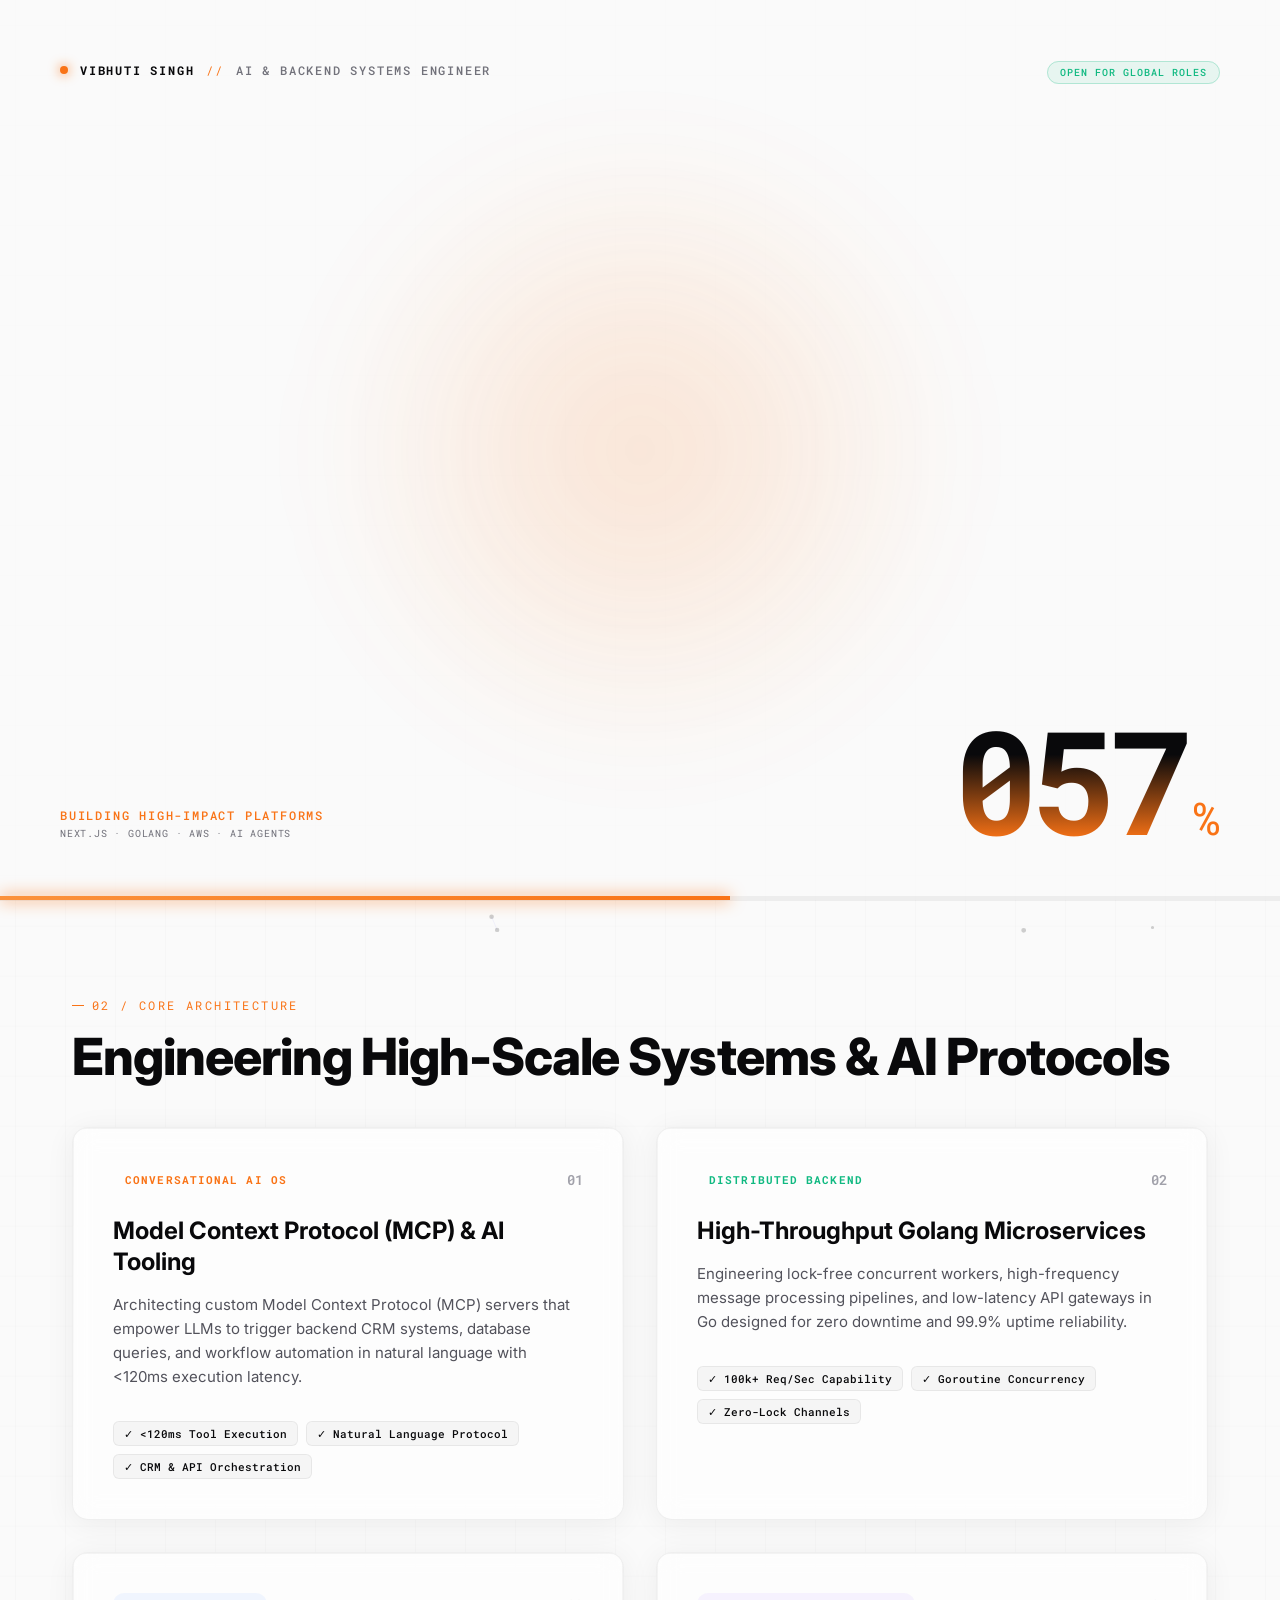
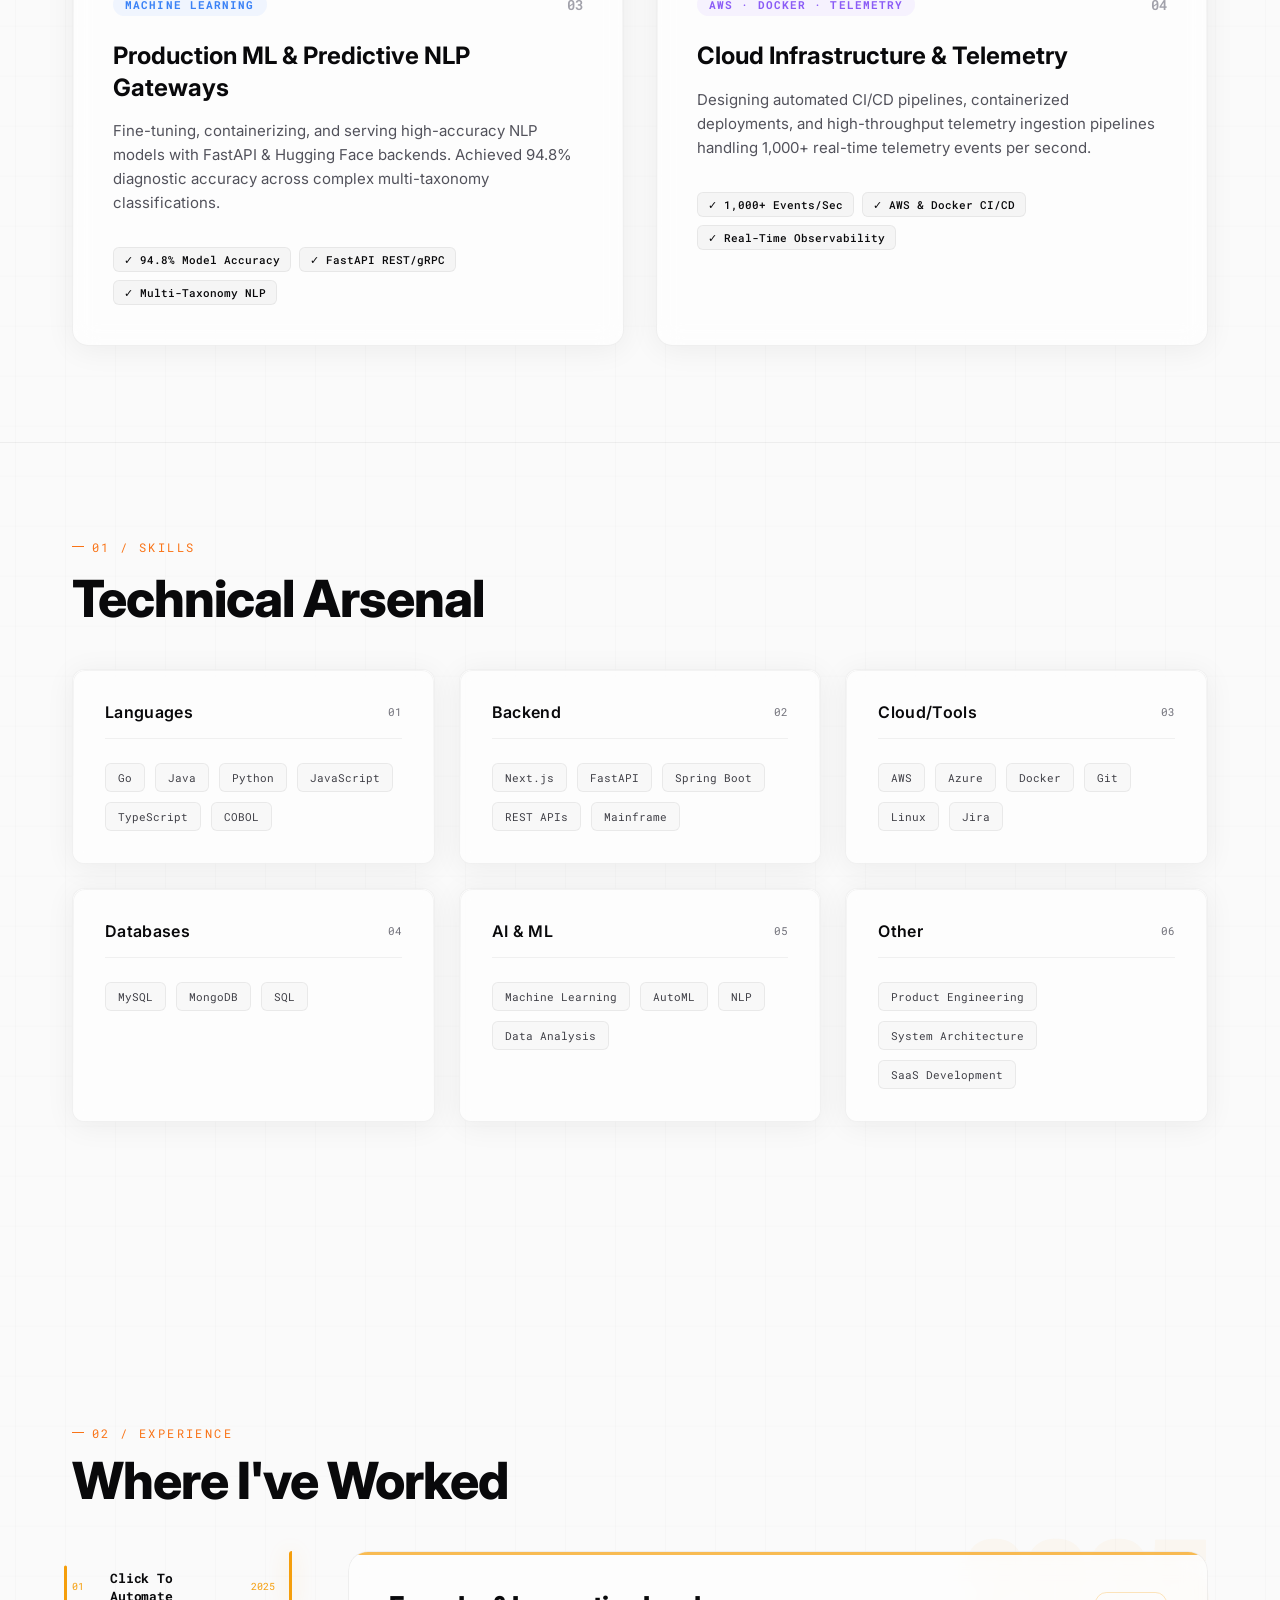
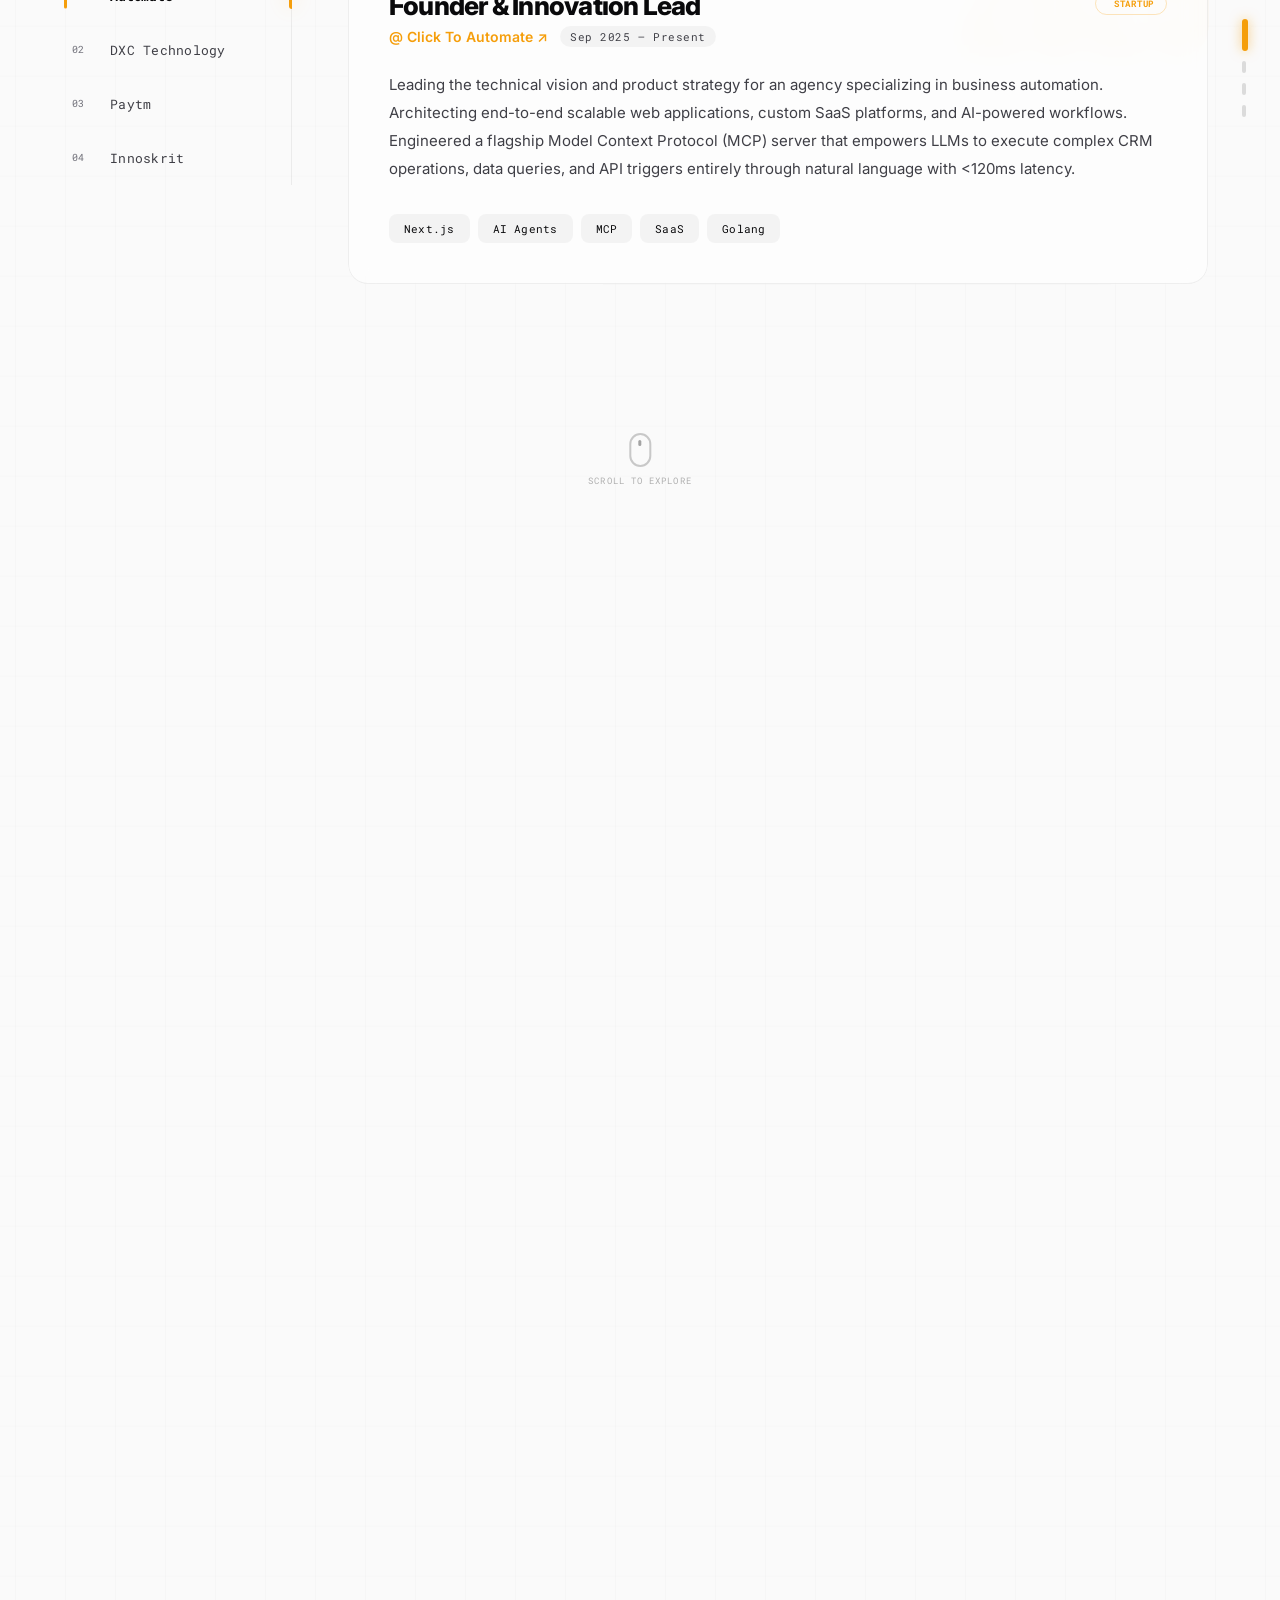
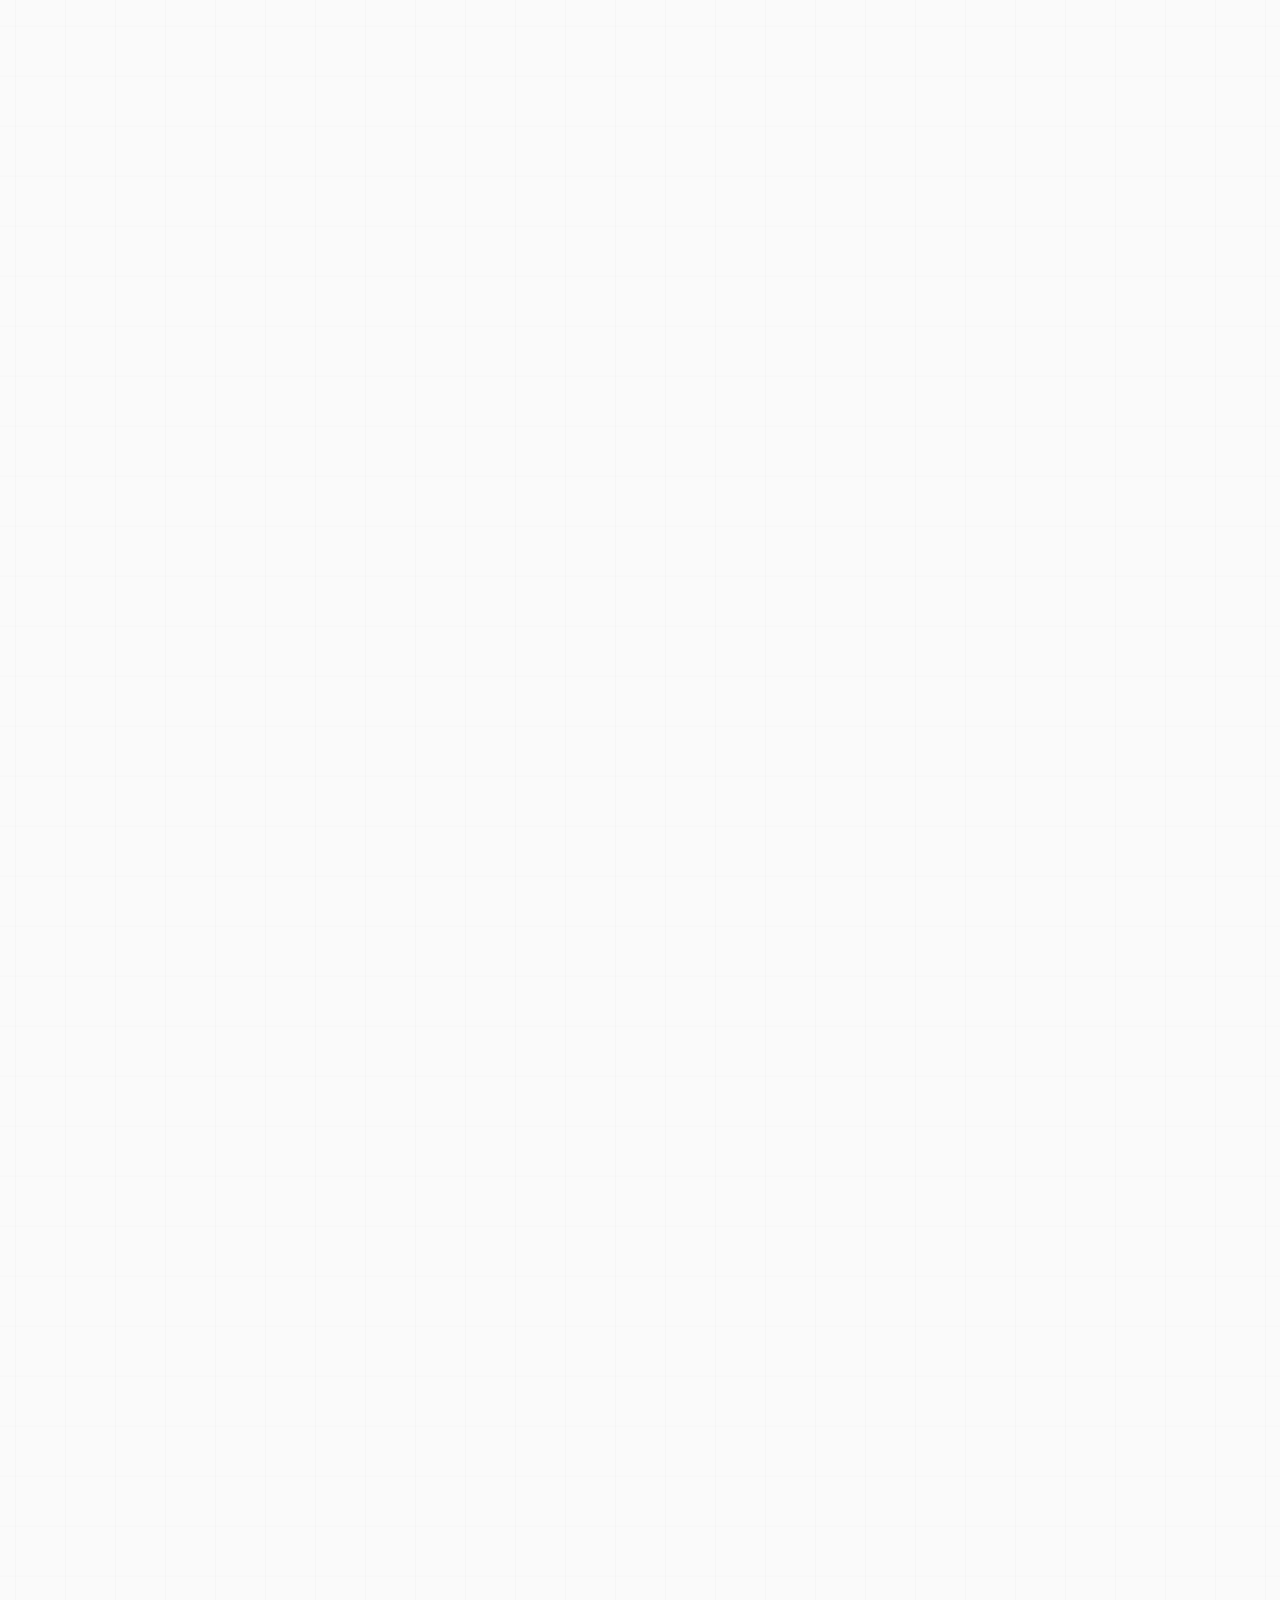
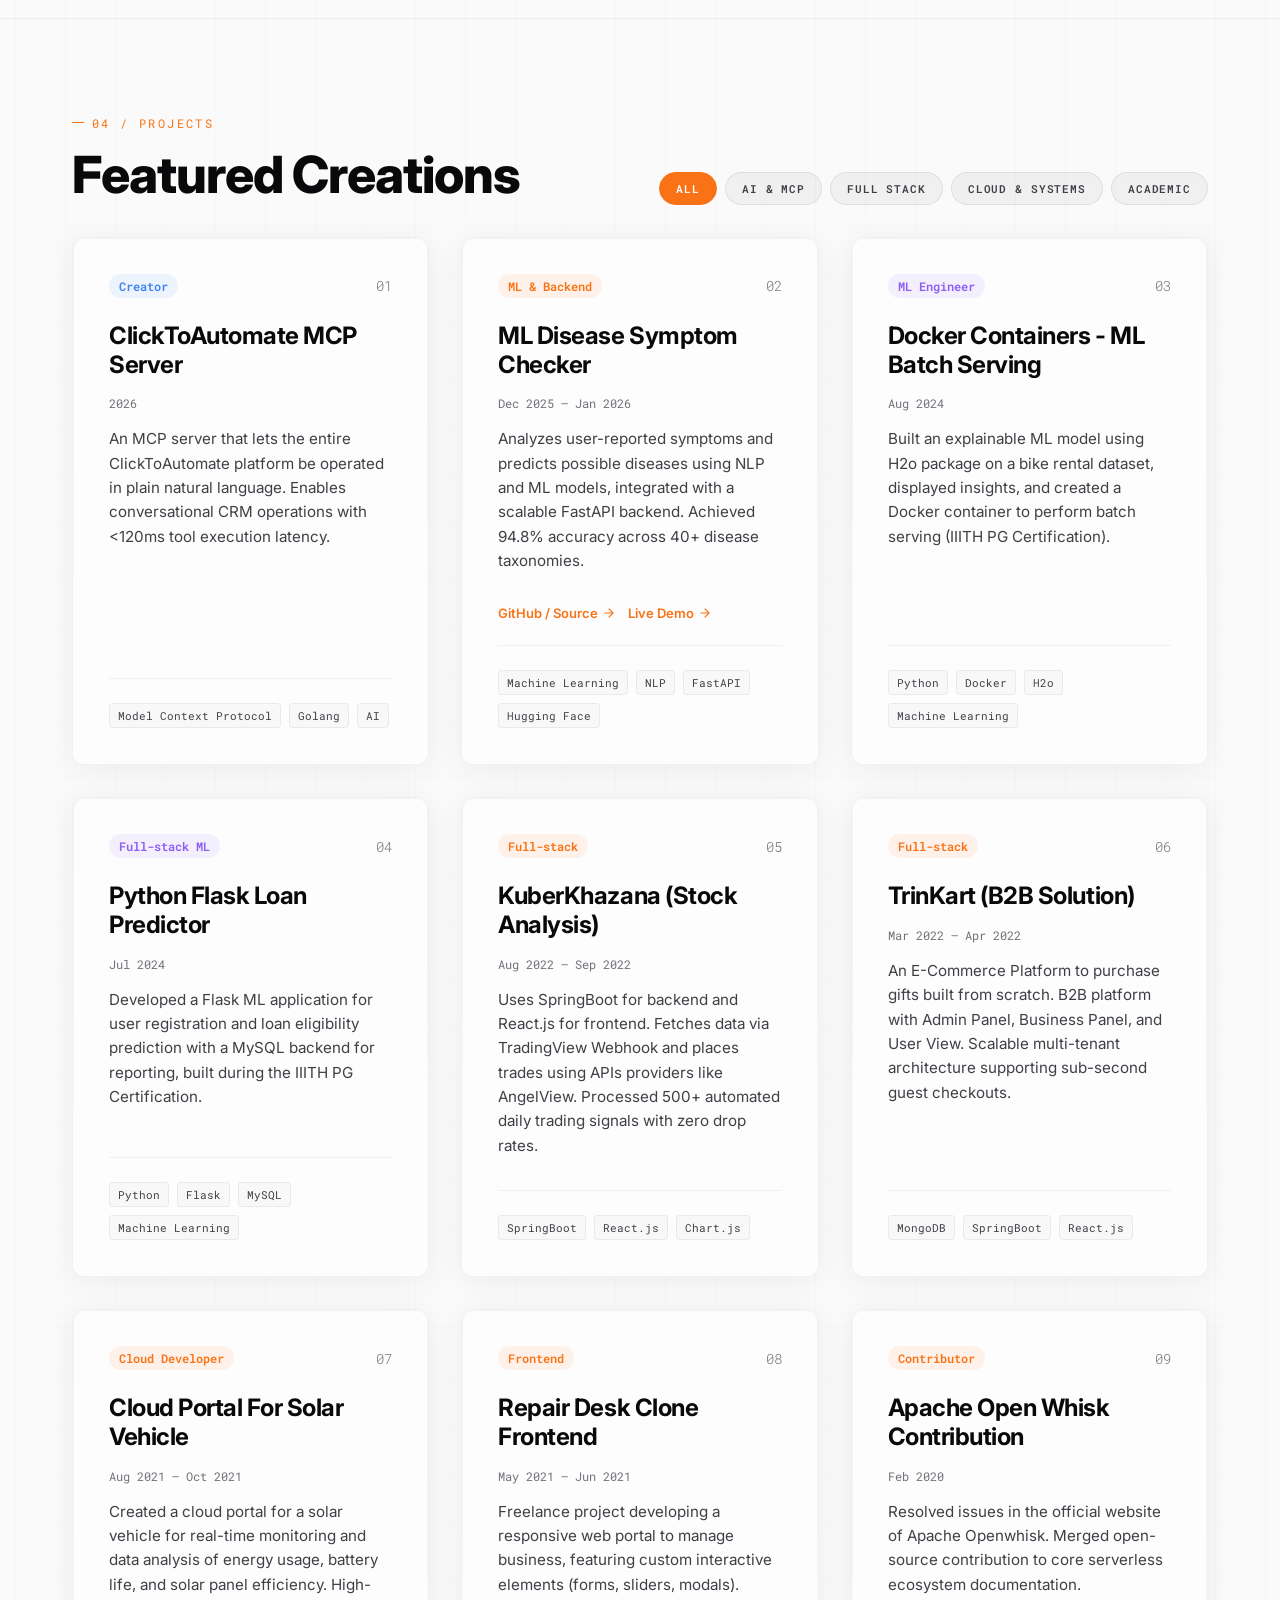
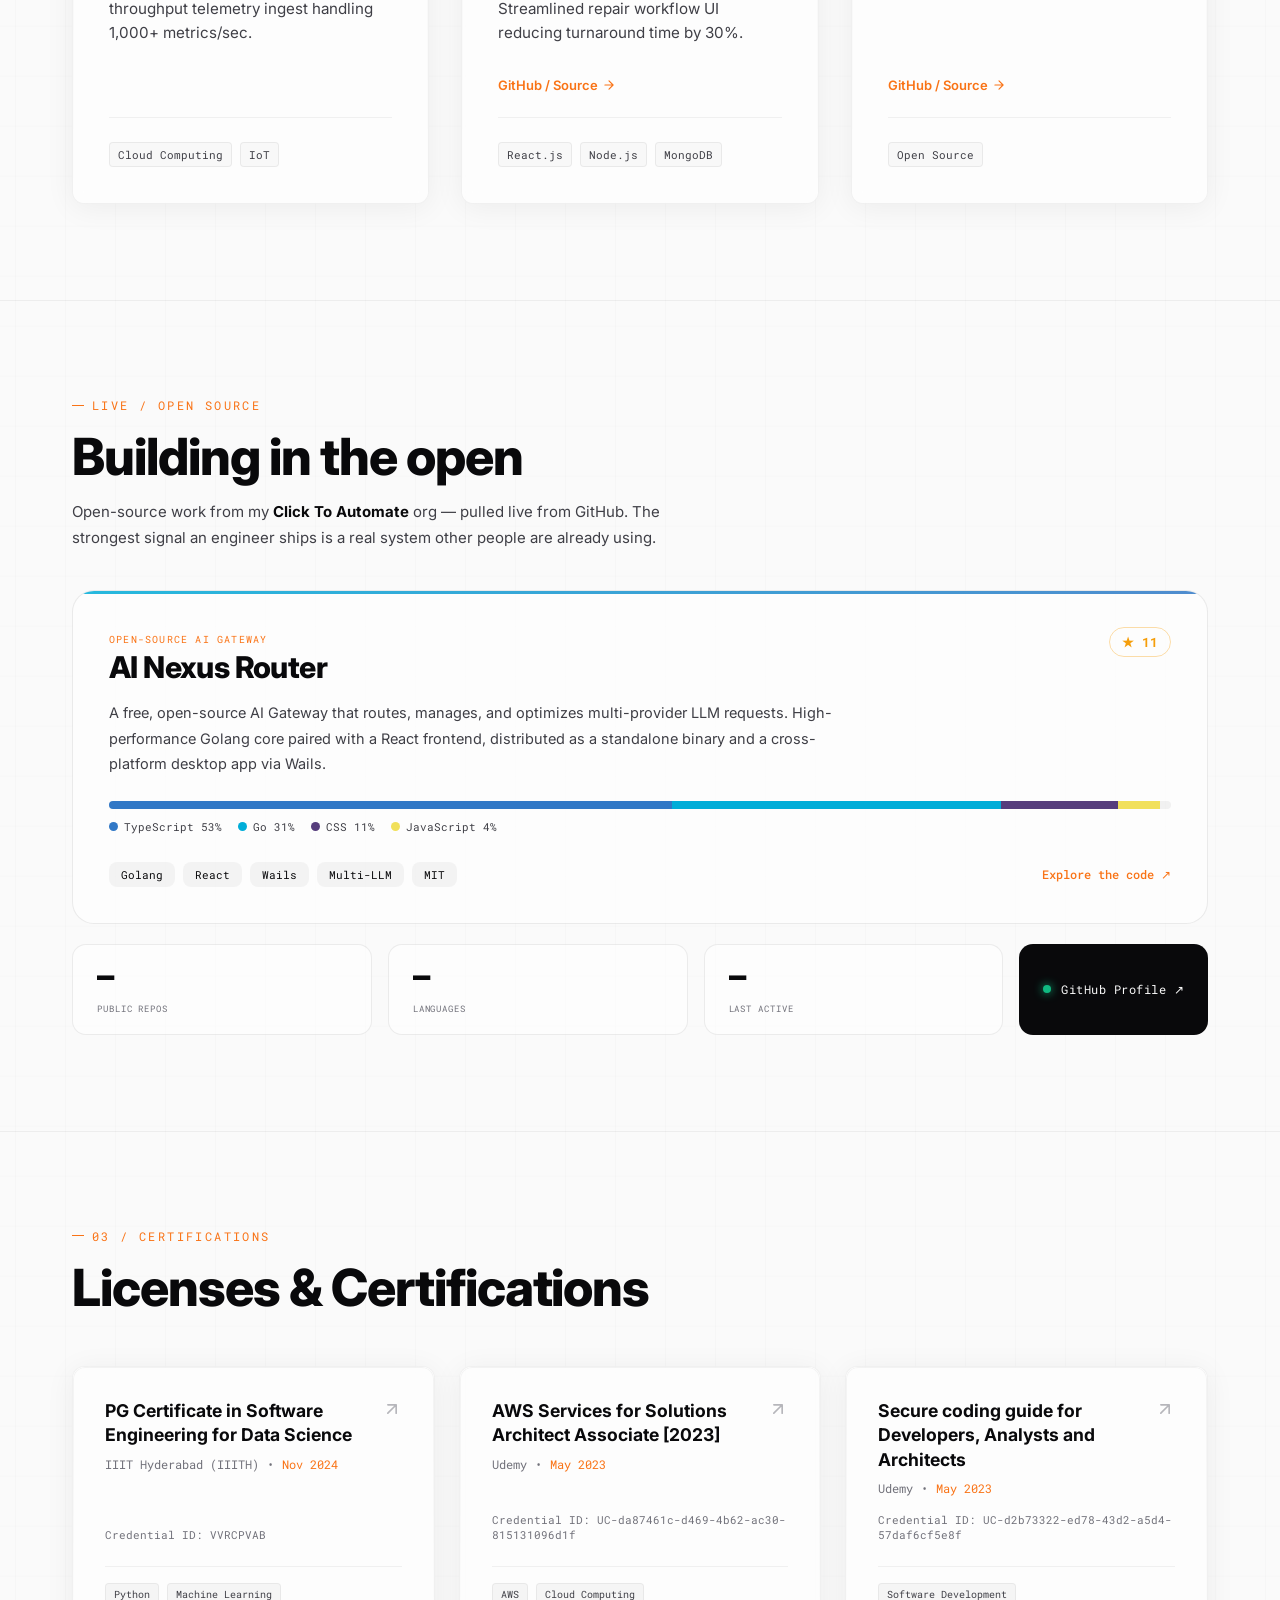
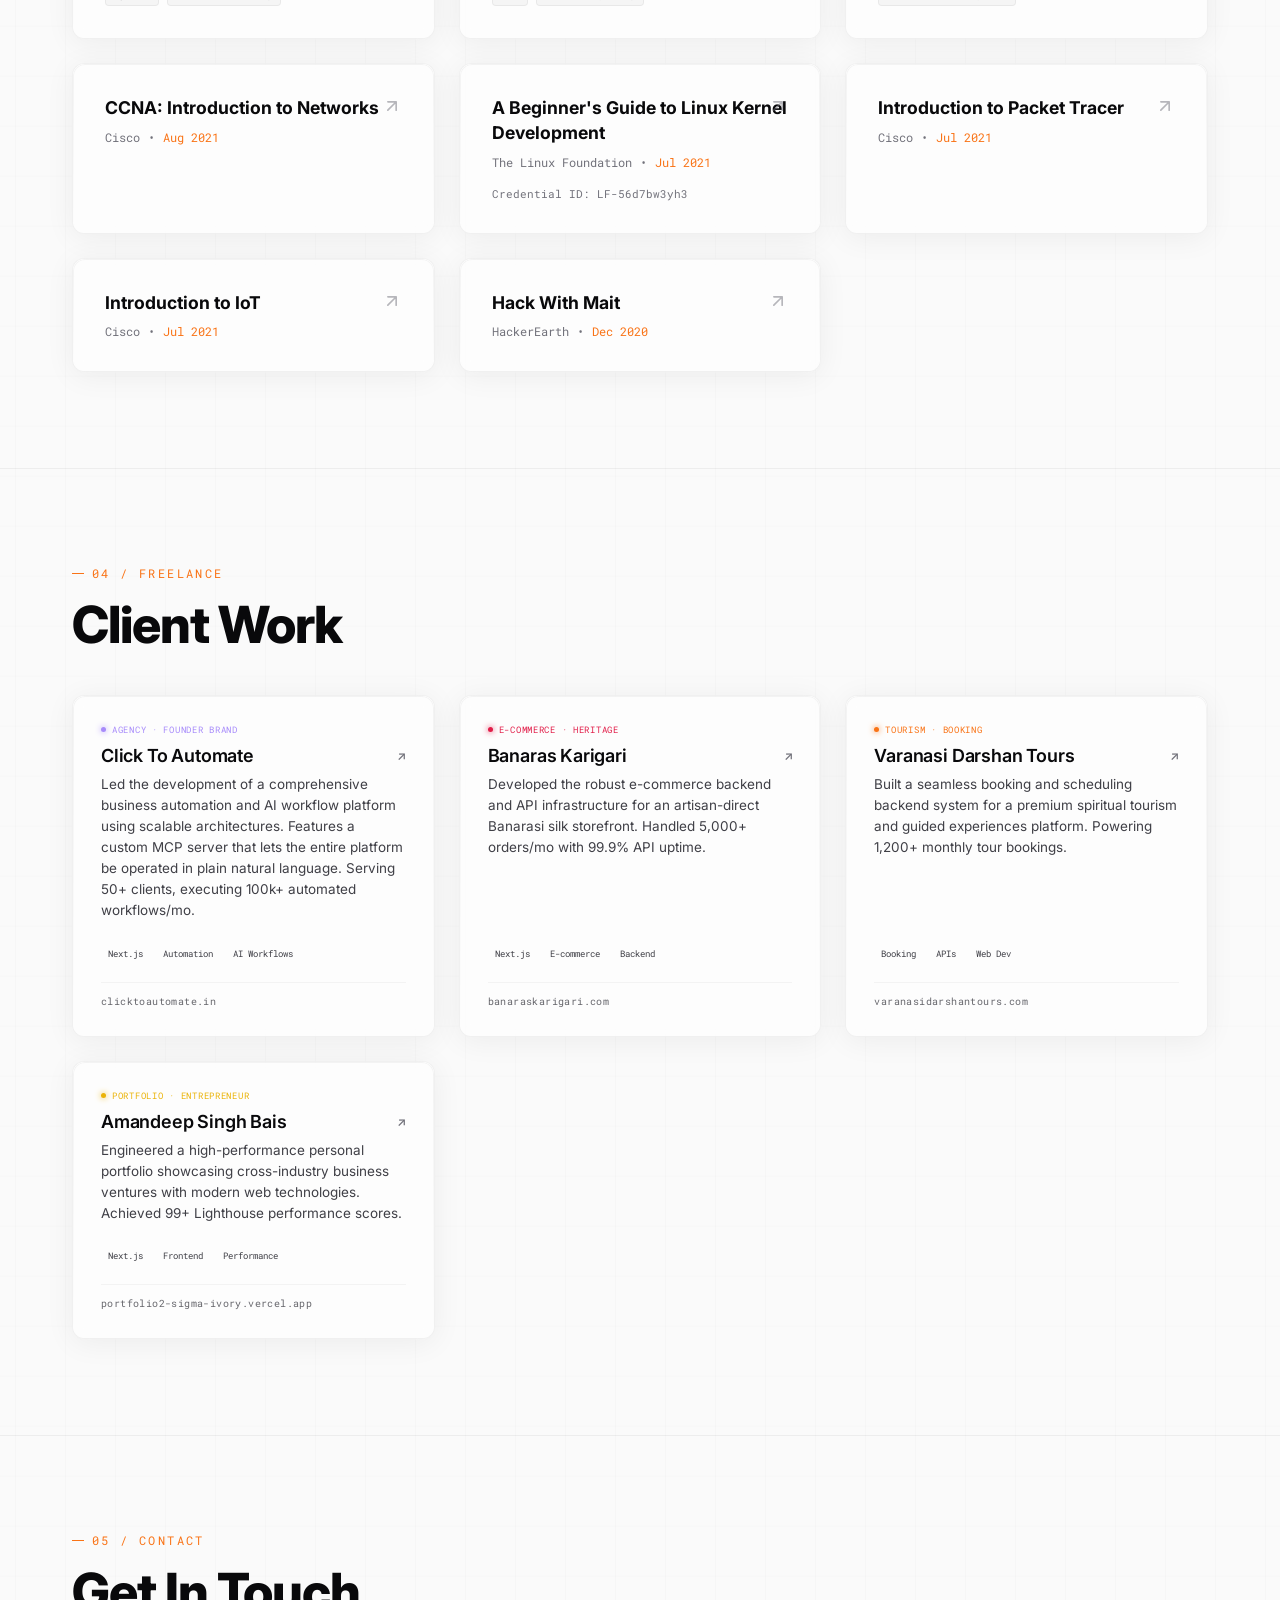
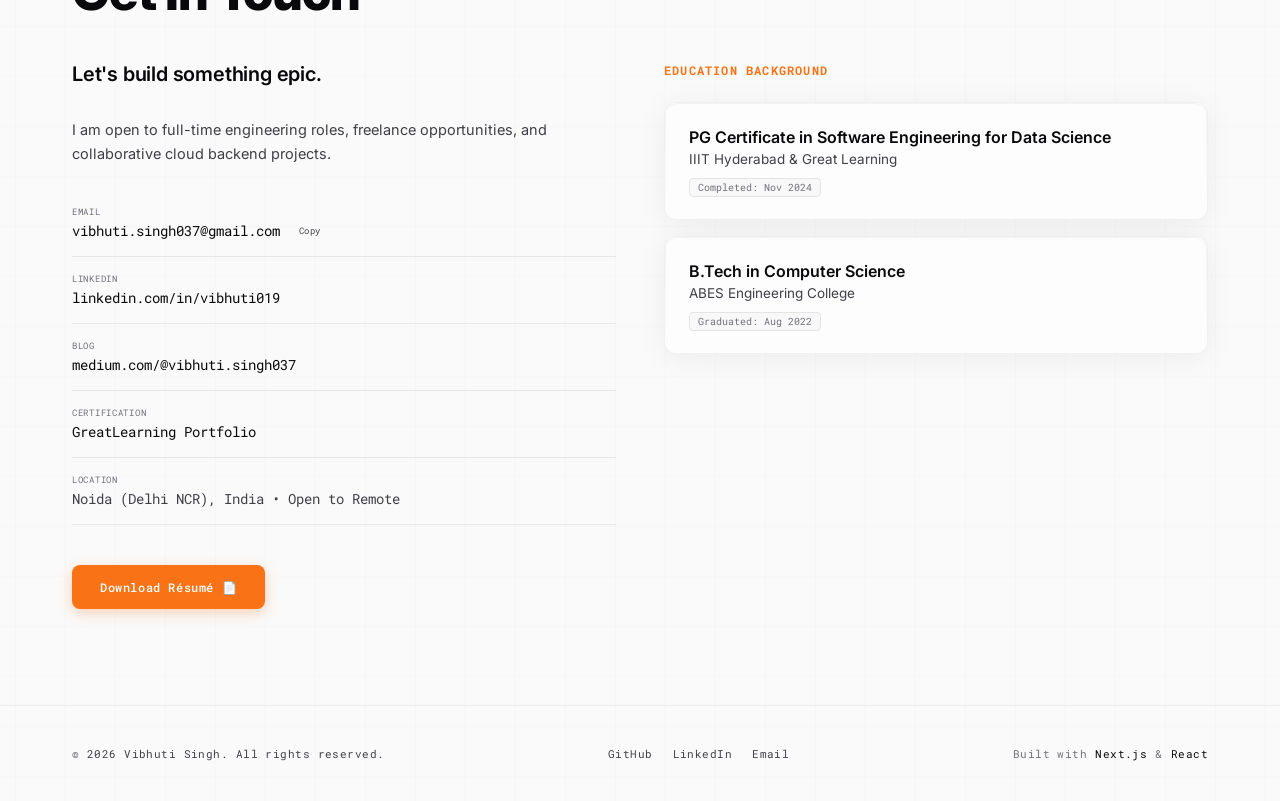
==== commit 19ae7bda: "Updated resume" ====
--- a/index.html
+++ b/index.html
@@ -1 +1 @@
-<!DOCTYPE html><html lang="en"><head><meta charSet="utf-8"/><meta name="viewport" content="width=device-width, initial-scale=1"/><link rel="stylesheet" href="/_next/static/css/8034c0da91191012.css" data-precedence="next"/><link rel="stylesheet" href="/_next/static/css/38a0144a98792cd6.css" data-precedence="next"/><link rel="preload" as="script" fetchPriority="low" href="/_next/static/chunks/webpack-2feb6e2bdcfde313.js"/><script src="/_next/static/chunks/fd9d1056-4e1a26e2d413ba3c.js" async=""></script><script src="/_next/static/chunks/23-4f38060f529a61ab.js" async=""></script><script src="/_next/static/chunks/main-app-5ba899a2d66047d4.js" async=""></script><script src="/_next/static/chunks/59-5b0ca7dde58f4976.js" async=""></script><script src="/_next/static/chunks/app/page-bce32bd8ae429ec5.js" async=""></script><script src="/_next/static/chunks/app/layout-b6c55c788e84d014.js" async=""></script><link rel="preconnect" href="https://fonts.googleapis.com"/><link rel="preconnect" href="https://fonts.gstatic.com" crossorigin="anonymous"/><link rel="preload" as="style" href="https://fonts.googleapis.com/css2?family=Bebas+Neue&amp;family=Roboto+Mono:wght@300;400;500;600;700&amp;family=Inter:wght@300;400;500;600;700;800&amp;display=swap"/><title>Vibhuti Singh — AI &amp; Backend Systems Engineer</title><meta name="description" content="Vibhuti Singh is an AI &amp; Backend Systems Engineer building high-scale Golang microservices, AI-agent tooling (MCP), and open-source AI infrastructure — including the open-source ClickToAutomate AI Nexus Router (Go + React). Software Engineer 2 at DXC Technology and founder of Click To Automate."/><link rel="author" href="https://vibhuti019.github.io"/><meta name="author" content="Vibhuti Singh"/><meta name="keywords" content="Vibhuti Singh,AI Engineer,Backend Engineer,Golang,AI Gateway,LLM Router,Model Context Protocol,MCP,AI Nexus Router,Click To Automate,Microservices,Next.js,Open Source,Cloud,Azure,AWS"/><meta name="creator" content="Vibhuti Singh"/><meta name="robots" content="index, follow"/><link rel="canonical" href="https://vibhuti019.github.io"/><meta property="og:title" content="Vibhuti Singh — AI &amp; Backend Systems Engineer"/><meta property="og:description" content="AI &amp; Backend Systems Engineer building Golang microservices, MCP-based AI-agent tooling, and open-source AI infrastructure like the ClickToAutomate AI Nexus Router."/><meta property="og:url" content="https://vibhuti019.github.io"/><meta property="og:site_name" content="Vibhuti Singh Portfolio"/><meta property="og:locale" content="en_US"/><meta property="og:image" content="https://vibhuti019.github.io/og-image.png"/><meta property="og:image:width" content="1200"/><meta property="og:image:height" content="630"/><meta property="og:image:alt" content="Vibhuti Singh Portfolio Image"/><meta property="og:type" content="website"/><meta name="twitter:card" content="summary_large_image"/><meta name="twitter:title" content="Vibhuti Singh — AI &amp; Backend Systems Engineer"/><meta name="twitter:description" content="AI &amp; Backend Systems Engineer building Golang microservices, MCP-based AI-agent tooling, and open-source AI infrastructure like the ClickToAutomate AI Nexus Router."/><meta name="twitter:image" content="https://vibhuti019.github.io/og-image.png"/><link rel="icon" href="/icon.jpeg?94a98af44926566b" type="image/jpeg" sizes="738x738"/><link href="https://fonts.googleapis.com/css2?family=Bebas+Neue&amp;family=Roboto+Mono:wght@300;400;500;600;700&amp;family=Inter:wght@300;400;500;600;700;800&amp;display=swap" rel="stylesheet"/><script type="application/ld+json">{"@context":"https://schema.org","@graph":[{"@type":"WebSite","@id":"https://vibhuti019.github.io/#website","url":"https://vibhuti019.github.io","name":"Vibhuti Singh — Portfolio","inLanguage":"en","about":{"@id":"https://vibhuti019.github.io/#person"}},{"@type":"Person","@id":"https://vibhuti019.github.io/#person","name":"Vibhuti Singh","url":"https://vibhuti019.github.io","image":"https://vibhuti019.github.io/image.jpeg","jobTitle":"AI & Backend Systems Engineer","description":"AI & Backend Systems Engineer building high-scale Golang microservices, MCP-based AI-agent tooling, and open-source AI infrastructure such as the ClickToAutomate AI Nexus Router.","email":"mailto:vibhuti.singh037@gmail.com","address":{"@type":"PostalAddress","addressLocality":"Noida (Delhi NCR)","addressCountry":"IN"},"worksFor":[{"@type":"Organization","name":"DXC Technology"},{"@type":"Organization","name":"Click To Automate","url":"https://clicktoautomate.in"}],"sameAs":["https://github.com/vibhuti019","https://github.com/Click-To-Automate","https://linkedin.com/in/vibhuti019","https://medium.com/@vibhuti.singh037"],"knowsAbout":["Golang","AI Gateway","LLM Routing","Model Context Protocol","Microservices","Next.js","Azure","AWS","System Design","Open Source"],"alumniOf":[{"@type":"CollegeOrUniversity","name":"IIIT Hyderabad & Great Learning"},{"@type":"CollegeOrUniversity","name":"ABES Engineering College"}]},{"@type":"SoftwareSourceCode","@id":"https://vibhuti019.github.io/#ai-nexus-router","name":"ClickToAutomate AI Nexus Router","description":"A free, open-source AI Gateway that routes, manages, and optimizes multi-provider LLM requests. High-performance Golang core paired with a React frontend, distributed as a standalone binary and a cross-platform desktop app via Wails.","codeRepository":"https://github.com/Click-To-Automate/ClickToAutomate-AI-Nexus-Router","programmingLanguage":["Go","TypeScript"],"license":"https://opensource.org/licenses/MIT","keywords":"AI Gateway, LLM Router, Model Context Protocol, Golang, Wails, open source","author":{"@id":"https://vibhuti019.github.io/#person"}}]}</script><script src="/_next/static/chunks/polyfills-78c92fac7aa8fdd8.js" noModule=""></script></head><body><div style="position:relative;min-height:100vh;background:var(--bg-dark)"><a href="#main-content" class="skip-link">Skip to content</a><div><div class="grid-overlay" style="opacity:0.5"></div><div style="position:fixed;top:-5vh;left:-5vw;width:110vw;height:110vh;z-index:1;cursor:grab;user-select:none;pointer-events:auto"><canvas style="display:block;width:100%;height:100%"></canvas></div><header style="position:fixed;top:0;left:0;right:0;z-index:1000;height:80px;display:flex;align-items:center;transition:all 0.3s ease;background:transparent;backdrop-filter:none;border-bottom:1px solid transparent;box-shadow:none" class="jsx-ea0b66179099996f"><div style="display:flex;align-items:center;justify-content:space-between" class="jsx-ea0b66179099996f container"><div style="display:flex;align-items:center;gap:12px" class="jsx-ea0b66179099996f"><span style="font-family:var(--font-heading);font-size:1.4rem;color:var(--text-primary);letter-spacing:0.08em;padding:2px 8px;border:1px solid rgba(255, 255, 255, 0.1);border-radius:4px;background:rgba(255, 255, 255, 0.02);cursor:pointer" class="jsx-ea0b66179099996f">VS</span><span style="font-family:var(--font-mono);font-size:9px;background:rgba(16, 185, 129, 0.1);color:var(--emerald);border:1px solid rgba(16, 185, 129, 0.2);padding:2px 8px;border-radius:4px;letter-spacing:0.08em;font-weight:500;display:flex;align-items:center;gap:4px" class="jsx-ea0b66179099996f nav-avail-badge"><span style="width:4px;height:4px;border-radius:50%;background:var(--emerald);box-shadow:0 0 6px var(--emerald);display:inline-block" class="jsx-ea0b66179099996f pulse-dot"></span>OPEN TO WORK</span></div><nav style="display:flex;align-items:center;gap:4px" class="jsx-ea0b66179099996f hide-mobile-nav"><button style="background:none;border:none;padding:6px 12px;font-family:var(--font-mono);font-size:11px;letter-spacing:0.05em;cursor:pointer;color:var(--text-primary);position:relative;transition:color 0.25s" class="jsx-ea0b66179099996f">Home<span style="position:absolute;bottom:-4px;left:12px;right:12px;height:1px;background:var(--primary);box-shadow:0 0 8px var(--primary)" class="jsx-ea0b66179099996f"></span></button><button style="background:none;border:none;padding:6px 12px;font-family:var(--font-mono);font-size:11px;letter-spacing:0.05em;cursor:pointer;color:var(--text-secondary);position:relative;transition:color 0.25s" class="jsx-ea0b66179099996f">Skills</button><button style="background:none;border:none;padding:6px 12px;font-family:var(--font-mono);font-size:11px;letter-spacing:0.05em;cursor:pointer;color:var(--text-secondary);position:relative;transition:color 0.25s" class="jsx-ea0b66179099996f">Experience</button><button style="background:none;border:none;padding:6px 12px;font-family:var(--font-mono);font-size:11px;letter-spacing:0.05em;cursor:pointer;color:var(--text-secondary);position:relative;transition:color 0.25s" class="jsx-ea0b66179099996f">Projects</button><button style="background:none;border:none;padding:6px 12px;font-family:var(--font-mono);font-size:11px;letter-spacing:0.05em;cursor:pointer;color:var(--text-secondary);position:relative;transition:color 0.25s" class="jsx-ea0b66179099996f">Certifications</button><button style="background:none;border:none;padding:6px 12px;font-family:var(--font-mono);font-size:11px;letter-spacing:0.05em;cursor:pointer;color:var(--text-secondary);position:relative;transition:color 0.25s" class="jsx-ea0b66179099996f">Freelance</button><button style="background:none;border:none;padding:6px 12px;font-family:var(--font-mono);font-size:11px;letter-spacing:0.05em;cursor:pointer;color:var(--text-secondary);position:relative;transition:color 0.25s" class="jsx-ea0b66179099996f">Contact</button></nav><div class="jsx-ea0b66179099996f"><button style="background:rgba(0,0,0,0.03);color:var(--text-primary);border:1px solid rgba(0,0,0,0.08);padding:8px 16px;border-radius:6px;font-family:var(--font-mono);font-size:11px;cursor:pointer;transition:background 0.25s, border-color 0.25s, box-shadow 0.25s;box-shadow:0 2px 8px rgba(0,0,0,0.3)" class="jsx-ea0b66179099996f">Say Hello →</button></div></div></header><main id="main-content" style="position:relative;z-index:5"><section id="home" style="min-height:100svh;display:flex;flex-direction:column;justify-content:center;position:relative;overflow:hidden;padding-top:clamp(80px, 12vw, 120px);padding-bottom:40px;background:transparent" class="jsx-64ec365a6d97a92a"><div class="jsx-64ec365a6d97a92a grid-overlay"></div><div style="position:absolute;top:0;left:0;right:0;bottom:0;pointer-events:none;z-index:2;background:none;transition:background 0.15s ease" class="jsx-64ec365a6d97a92a"></div><div style="top:-10%;left:-10%;background:radial-gradient(circle, rgba(99,102,241,0.06) 0%, transparent 60%)" class="jsx-64ec365a6d97a92a glow-blob"></div><div style="bottom:10%;right:-10%;background:radial-gradient(circle, rgba(251,146,60,0.05) 0%, transparent 60%)" class="jsx-64ec365a6d97a92a glow-blob"></div><div style="position:relative;z-index:5" class="jsx-64ec365a6d97a92a container"><div style="display:flex;align-items:center;justify-content:space-between;gap:40px;flex-wrap:wrap" class="jsx-64ec365a6d97a92a"><div style="flex:1 1 500px;z-index:5;opacity:0;transform:translateY(30px);transition:opacity 1.2s cubic-bezier(0.16, 1, 0.3, 1) 1.0s, transform 1.2s cubic-bezier(0.16, 1, 0.3, 1) 1.0s" class="jsx-64ec365a6d97a92a"><div style="font-family:var(--font-mono);font-size:12px;color:var(--primary);letter-spacing:0.15em;margin-bottom:1.5rem;display:flex;align-items:center;gap:12px" class="jsx-64ec365a6d97a92a"><span style="width:20px;height:1px;background:var(--primary);display:inline-block" class="jsx-64ec365a6d97a92a"></span><span class="jsx-64ec365a6d97a92a">PORTFOLIO — 2026</span></div><h1 style="font-size:clamp(56px, 8.5vw, 120px);font-family:var(--font-sans);font-weight:800;line-height:0.9;letter-spacing:-0.04em;margin-bottom:2rem" class="jsx-64ec365a6d97a92a"><span style="display:block" class="jsx-64ec365a6d97a92a primary-gradient-text">Vibhuti</span><span style="display:block;color:transparent;-webkit-text-stroke:1.5px rgba(0, 0, 0, 0.15)" class="jsx-64ec365a6d97a92a">Singh.</span></h1><h2 style="font-size:clamp(18px, 2.5vw, 24px);font-weight:500;color:var(--text-primary);font-family:var(--font-mono);margin-bottom:1.5rem;min-height:36px;line-height:1.4" class="jsx-64ec365a6d97a92a">I am an<span class="jsx-64ec365a6d97a92a content-site"></span></h2><p style="font-family:var(--font-sans);font-size:clamp(15px, 2vw, 19px);color:var(--text-secondary);max-width:560px;line-height:1.6;margin-bottom:2.5rem;font-weight:400" class="jsx-64ec365a6d97a92a">I build <span style="color:var(--text-primary);font-weight:500" class="jsx-64ec365a6d97a92a">AI-native platforms</span> — most recently an SMB automation OS you can run in plain natural language through a <span style="color:var(--primary);font-weight:500" class="jsx-64ec365a6d97a92a">custom MCP server</span>. Next.js · Golang · AWS.</p><div style="display:flex;gap:12px;flex-wrap:wrap;margin-bottom:3rem" class="jsx-64ec365a6d97a92a"><button data-cursor="EXPLORE" style="background:var(--primary);color:#ffffff;border:none;padding:14px 28px;border-radius:8px;font-family:var(--font-mono);font-size:12px;letter-spacing:0.05em;font-weight:500;cursor:pointer;transition:background 0.3s, transform 0.3s, box-shadow 0.3s;box-shadow:0 4px 14px rgba(249, 115, 22, 0.3)" class="jsx-64ec365a6d97a92a">Explore Projects ↓</button><button data-cursor="HIRE" style="background:transparent;color:var(--text-primary);border:1px solid rgba(0, 0, 0, 0.1);padding:13px 28px;border-radius:8px;font-family:var(--font-mono);font-size:12px;letter-spacing:0.05em;font-weight:500;cursor:pointer;transition:background 0.3s, border-color 0.3s, transform 0.3s" class="jsx-64ec365a6d97a92a">Get In Touch ↗</button><a data-cursor="RESUME" href="/VibhutiSingh-Resume.pdf" download="Vibhuti-Singh-Resume.pdf" target="_blank" rel="noopener noreferrer" style="background:transparent;color:var(--text-primary);border:1px solid rgba(0, 0, 0, 0.1);padding:13px 28px;border-radius:8px;font-family:var(--font-mono);font-size:12px;letter-spacing:0.05em;font-weight:500;cursor:pointer;transition:background 0.3s, border-color 0.3s, transform 0.3s;text-decoration:none;display:inline-flex;align-items:center" class="jsx-64ec365a6d97a92a">Download Résumé 📄</a></div><div style="display:grid;grid-template-columns:repeat(auto-fit, minmax(min(100%, 110px), 1fr));gap:16px;padding-top:20px;border-top:1px solid rgba(0, 0, 0, 0.08);max-width:560px" class="jsx-64ec365a6d97a92a"><div class="jsx-64ec365a6d97a92a"><span style="font-family:var(--font-mono);font-size:clamp(24px, 3vw, 36px);font-weight:800;color:#09090b;display:block;line-height:1" class="jsx-64ec365a6d97a92a">03+</span><span style="font-family:var(--font-mono);font-size:10px;color:#71717a;letter-spacing:0.1em;margin-top:6px;display:block" class="jsx-64ec365a6d97a92a">YRS EXP</span></div><div class="jsx-64ec365a6d97a92a"><span style="font-family:var(--font-mono);font-size:clamp(24px, 3vw, 36px);font-weight:800;color:var(--primary);display:block;line-height:1" class="jsx-64ec365a6d97a92a">99.9%</span><span style="font-family:var(--font-mono);font-size:10px;color:#71717a;letter-spacing:0.1em;margin-top:6px;display:block" class="jsx-64ec365a6d97a92a">UPTIME STD</span></div><div class="jsx-64ec365a6d97a92a"><span style="font-family:var(--font-mono);font-size:clamp(24px, 3vw, 36px);font-weight:800;color:#09090b;display:block;line-height:1" class="jsx-64ec365a6d97a92a">100k+</span><span style="font-family:var(--font-mono);font-size:10px;color:#71717a;letter-spacing:0.1em;margin-top:6px;display:block" class="jsx-64ec365a6d97a92a">AUTOMATIONS</span></div><div class="jsx-64ec365a6d97a92a"><span style="font-family:var(--font-mono);font-size:clamp(24px, 3vw, 36px);font-weight:800;color:var(--emerald);display:block;line-height:1" class="jsx-64ec365a6d97a92a">04+</span><span style="font-family:var(--font-mono);font-size:10px;color:#71717a;letter-spacing:0.1em;margin-top:6px;display:block" class="jsx-64ec365a6d97a92a">PROD APPS</span></div></div></div><div style="flex:1 1 400px;display:flex;justify-content:center;z-index:10;width:100%;height:480px;max-height:80vh;opacity:0;transform:translateY(30px);transition:opacity 1.2s cubic-bezier(0.16, 1, 0.3, 1) 1.4s, transform 1.2s cubic-bezier(0.16, 1, 0.3, 1) 1.4s" class="jsx-64ec365a6d97a92a hero-cube-container"><div style="transform:scale(0.9) translateY(50px);display:flex;justify-content:center;align-items:center;transform-style:preserve-3d;perspective:1000px"><div class="cubes" id="AnimationCube"><div class="cube" data-cube="111"><div class="cube-wrap"><div class="cube-top"><div class="shadow-z" data-cube="112"></div></div><div class="cube-bottom"></div><div class="cube-front-left-004"></div><div class="cube-front-right"></div><div class="cube-back-left"></div><div class="cube-back-right"></div></div></div><div class="cube" data-cube="121"><div class="cube-wrap"><div class="cube-top"></div><div class="cube-bottom"></div><div class="cube-front-left"></div><div class="cube-front-right"></div><div class="cube-back-left"></div><div class="cube-back-right"></div></div></div><div class="cube" data-cube="131"><div class="cube-wrap"><div class="cube-top"><div class="shadow-z" data-cube="132"></div></div><div class="cube-bottom"></div><div class="cube-front-left"></div><div class="cube-front-right"></div><div class="cube-back-left"></div><div class="cube-back-right"></div></div></div><div class="cube" data-cube="211"><div class="cube-wrap"><div class="cube-top"><div class="shadow-flip" data-cube="111"></div><div class="shadow-y" data-cube="111"></div><div class="shadow-z" data-cube="212"></div></div><div class="cube-bottom"></div><div class="cube-front-left-005"></div><div class="cube-front-right"></div><div class="cube-back-left"></div><div class="cube-back-right"></div></div></div><div class="cube" data-cube="221"><div class="cube-wrap"><div class="cube-top"><div class="shadow-flip" data-cube="121"></div><div class="shadow-y" data-cube="121"></div></div><div class="cube-bottom"></div><div class="cube-front-left"></div><div class="cube-front-right"></div><div class="cube-back-left"></div><div class="cube-back-right"></div></div></div><div class="cube" data-cube="231"><div class="cube-wrap"><div class="cube-top"><div class="shadow-flip" data-cube="131"></div><div class="shadow-y" data-cube="131"></div></div><div class="cube-bottom"></div><div class="cube-front-left"></div><div class="cube-front-right"></div><div class="cube-back-left"></div><div class="cube-back-right"></div></div></div><div class="cube" data-cube="311"><div class="cube-wrap"><div class="cube-top"><div class="shadow-flip" data-cube="211"></div><div class="shadow-y" data-cube="211"></div><div class="shadow-z" data-cube="312"></div></div><div class="cube-bottom"></div><div class="cube-front-left-006"></div><div class="cube-front-right-006"></div><div class="cube-back-left"></div><div class="cube-back-right"></div></div></div><div class="cube" data-cube="321"><div class="cube-wrap"><div class="cube-top"><div class="shadow-flip" data-cube="221"></div><div class="shadow-y" data-cube="221"></div><div class="shadow-z" data-cube="322"></div></div><div class="cube-bottom"></div><div class="cube-front-left"></div><div class="cube-front-right-005"></div><div class="cube-back-left"></div><div class="cube-back-right"></div></div></div><div class="cube" data-cube="331"><div class="cube-wrap"><div class="cube-top"><div class="shadow-flip" data-cube="231"></div><div class="shadow-y" data-cube="231"></div><div class="shadow-z" data-cube="332"></div></div><div class="cube-bottom"></div><div class="cube-front-left"></div><div class="cube-front-right-004"></div><div class="cube-back-left"></div><div class="cube-back-right"></div></div></div><div class="cube" data-cube="112"><div class="cube-wrap"><div class="cube-top"></div><div class="cube-bottom"></div><div class="cube-front-left-001"></div><div class="cube-front-right"></div><div class="cube-back-left"></div><div class="cube-back-right"></div></div></div><div class="cube" data-cube="122"><div class="cube-wrap"><div class="cube-top"></div><div class="cube-bottom"></div><div class="cube-front-left"></div><div class="cube-front-right"></div><div class="cube-back-left"></div><div class="cube-back-right"></div></div></div><div class="cube" data-cube="132"><div class="cube-wrap"><div class="cube-top"></div><div class="cube-bottom"></div><div class="cube-front-left"></div><div class="cube-front-right"></div><div class="cube-back-left"></div><div class="cube-back-right"></div></div></div><div class="cube" data-cube="212"><div class="cube-wrap"><div class="cube-top"><div class="shadow-flip" data-cube="112"></div><div class="shadow-y" data-cube="112"></div></div><div class="cube-bottom"></div><div class="cube-front-left-002"></div><div class="cube-front-right"></div><div class="cube-back-left"></div><div class="cube-back-right"></div></div></div><div class="cube" data-cube="222"><div class="cube-wrap"><div class="cube-top"><div class="shadow-flip" data-cube="122"></div><div class="shadow-y" data-cube="122"></div></div><div class="cube-bottom"></div><div class="cube-front-left"></div><div class="cube-front-right"></div><div class="cube-back-left"></div><div class="cube-back-right"></div></div></div><div class="cube" data-cube="232"><div class="cube-wrap"><div class="cube-top"><div class="shadow-flip" data-cube="132"></div><div class="shadow-y" data-cube="132"></div></div><div class="cube-bottom"></div><div class="cube-front-left"></div><div class="cube-front-right"></div><div class="cube-back-left"></div><div class="cube-back-right"></div></div></div><div class="cube" data-cube="312"><div class="cube-wrap"><div class="cube-top"><div class="shadow-flip" data-cube="212"></div><div class="shadow-y" data-cube="212"></div></div><div class="cube-bottom"></div><div class="cube-front-left-003"></div><div class="cube-front-right-003"></div><div class="cube-back-left"></div><div class="cube-back-right"></div></div></div><div class="cube" data-cube="322"><div class="cube-wrap"><div class="cube-top"><div class="shadow-flip" data-cube="222"></div><div class="shadow-y" data-cube="222"></div></div><div class="cube-bottom"></div><div class="cube-front-left"></div><div class="cube-front-right-002"></div><div class="cube-back-left"></div><div class="cube-back-right"></div></div></div><div class="cube" data-cube="332"><div class="cube-wrap"><div class="cube-top"><div class="shadow-flip" data-cube="232"></div><div class="shadow-y" data-cube="232"></div></div><div class="cube-bottom"></div><div class="cube-front-left"></div><div class="cube-front-right-001"></div><div class="cube-back-left"></div><div class="cube-back-right"></div></div></div><div class="cube" data-cube="113"><div class="cube-wrap"><div class="cube-top"><div class="shadow-z" data-cube="111"></div></div><div class="cube-bottom"></div><div class="cube-front-left-007"></div><div class="cube-front-right"></div><div class="cube-back-left"></div><div class="cube-back-right"></div></div></div><div class="cube" data-cube="123"><div class="cube-wrap"><div class="cube-top"><div class="shadow-z" data-cube="121"></div></div><div class="cube-bottom"></div><div class="cube-front-left"></div><div class="cube-front-right"></div><div class="cube-back-left"></div><div class="cube-back-right"></div></div></div><div class="cube" data-cube="133"><div class="cube-wrap"><div class="cube-top"></div><div class="cube-bottom"></div><div class="cube-front-left"></div><div class="cube-front-right"></div><div class="cube-back-left"></div><div class="cube-back-right"></div></div></div><div class="cube" data-cube="213"><div class="cube-wrap"><div class="cube-top"><div class="shadow-flip" data-cube="113"></div><div class="shadow-y" data-cube="113"></div><div class="shadow-z" data-cube="211"></div></div><div class="cube-bottom"></div><div class="cube-front-left-008"></div><div class="cube-front-right"></div><div class="cube-back-left"></div><div class="cube-back-right"></div></div></div><div class="cube" data-cube="223"><div class="cube-wrap"><div class="cube-top"><div class="shadow-y" data-cube="123"></div><div class="shadow-z" data-cube="221"></div></div><div class="cube-bottom"></div><div class="cube-front-left"></div><div class="cube-front-right"></div><div class="cube-back-left"></div><div class="cube-back-right"></div></div></div><div class="cube" data-cube="233"><div class="cube-wrap"><div class="cube-top"><div class="shadow-y" data-cube="133"></div><div class="shadow-z" data-cube="231"></div></div><div class="cube-bottom"></div><div class="cube-front-left"></div><div class="cube-front-right"></div><div class="cube-back-left"></div><div class="cube-back-right"></div></div></div><div class="cube" data-cube="313"><div class="cube-wrap"><div class="cube-top"><div class="shadow-flip" data-cube="213"></div><div class="shadow-y" data-cube="213"></div><div class="shadow-z" data-cube="311"></div></div><div class="cube-bottom"></div><div class="cube-front-left-009"></div><div class="cube-front-right-009"></div><div class="cube-back-left"></div><div class="cube-back-right"></div></div></div><div class="cube" data-cube="323"><div class="cube-wrap"><div class="cube-top"><div class="shadow-flip" data-cube="223"></div><div class="shadow-y" data-cube="223"></div><div class="shadow-z" data-cube="321"></div></div><div class="cube-bottom"></div><div class="cube-front-left"></div><div class="cube-front-right-008"></div><div class="cube-back-left"></div><div class="cube-back-right"></div></div></div><div class="cube" data-cube="333"><div class="cube-wrap"><div class="cube-top"><div class="shadow-flip" data-cube="233"></div><div class="shadow-y" data-cube="233"></div><div class="shadow-z" data-cube="331"></div></div><div class="cube-bottom"></div><div class="cube-front-left"></div><div class="cube-front-right-007"></div><div class="cube-back-left"></div><div class="cube-back-right"></div></div></div><div class="large-shadows"><div class="large-shadow" data-cube="113"></div><div class="large-shadow" data-cube="123"></div><div class="large-shadow" data-cube="133"></div><div class="large-shadow" data-cube="213"></div><div class="large-shadow" data-cube="223"></div><div class="large-shadow" data-cube="233"></div><div class="large-shadow" data-cube="313"></div><div class="large-shadow" data-cube="323"></div><div class="large-shadow" data-cube="333"></div></div></div></div></div></div></div><div style="position:absolute;right:5%;top:12%;padding:12px 18px;background:rgba(0,0,0,0.02);border:1px solid rgba(0,0,0,0.05);border-radius:8px;font-family:var(--font-mono);font-size:11px;color:var(--text-muted);transform:rotate(8deg);pointer-events:none;display:flex;flex-direction:column;gap:4px;z-index:1" class="jsx-64ec365a6d97a92a hide-tablet-dec"><span class="jsx-64ec365a6d97a92a">$ curl vibhuti.dev/profile</span><span style="color:var(--primary)" class="jsx-64ec365a6d97a92a">&gt; fetching active metrics...</span></div></section><section id="capabilities" class="section-padding" style="background:transparent;position:relative"><div class="container"><div class="section-label">02 / CORE ARCHITECTURE</div><h2 class="section-title">Engineering High-Scale Systems &amp; AI Protocols</h2><div style="display:grid;grid-template-columns:repeat(auto-fit, minmax(min(100%, 480px), 1fr));gap:32px;margin-top:2.5rem"><div class="glass-card" data-cursor="CAPABILITY" style="padding:2.5rem;border-radius:16px;background:rgba(255, 255, 255, 0.65);backdrop-filter:blur(12px);border:1px solid rgba(0, 0, 0, 0.06);position:relative;overflow:hidden;transition:transform 0.35s cubic-bezier(0.16, 1, 0.3, 1), border-color 0.35s ease, box-shadow 0.35s ease"><div style="display:flex;justify-content:space-between;align-items:center;margin-bottom:1.5rem"><span style="font-family:var(--font-mono);font-size:11px;font-weight:700;color:var(--primary);background:var(--primary)12;padding:4px 12px;border-radius:20px;letter-spacing:0.1em">CONVERSATIONAL AI OS</span><span style="font-family:var(--font-mono);font-size:14px;color:#a1a1aa;font-weight:600">01</span></div><h3 style="font-family:var(--font-sans);font-size:clamp(20px, 2.5vw, 24px);font-weight:700;color:#09090b;line-height:1.3;margin-bottom:1rem">Model Context Protocol (MCP) &amp; AI Tooling</h3><p style="font-family:var(--font-sans);font-size:15px;color:#52525b;line-height:1.6;margin-bottom:2rem;font-weight:400">Architecting custom Model Context Protocol (MCP) servers that empower LLMs to trigger backend CRM systems, database queries, and workflow automation in natural language with &lt;120ms execution latency.</p><div style="display:flex;gap:8px;flex-wrap:wrap;margin-top:auto"><span style="font-family:var(--font-mono);font-size:11px;color:#09090b;background:rgba(0, 0, 0, 0.03);border:1px solid rgba(0, 0, 0, 0.06);padding:4px 10px;border-radius:6px;font-weight:500">✓ <!-- -->&lt;120ms Tool Execution</span><span style="font-family:var(--font-mono);font-size:11px;color:#09090b;background:rgba(0, 0, 0, 0.03);border:1px solid rgba(0, 0, 0, 0.06);padding:4px 10px;border-radius:6px;font-weight:500">✓ <!-- -->Natural Language Protocol</span><span style="font-family:var(--font-mono);font-size:11px;color:#09090b;background:rgba(0, 0, 0, 0.03);border:1px solid rgba(0, 0, 0, 0.06);padding:4px 10px;border-radius:6px;font-weight:500">✓ <!-- -->CRM &amp; API Orchestration</span></div></div><div class="glass-card" data-cursor="CAPABILITY" style="padding:2.5rem;border-radius:16px;background:rgba(255, 255, 255, 0.65);backdrop-filter:blur(12px);border:1px solid rgba(0, 0, 0, 0.06);position:relative;overflow:hidden;transition:transform 0.35s cubic-bezier(0.16, 1, 0.3, 1), border-color 0.35s ease, box-shadow 0.35s ease"><div style="display:flex;justify-content:space-between;align-items:center;margin-bottom:1.5rem"><span style="font-family:var(--font-mono);font-size:11px;font-weight:700;color:var(--emerald);background:var(--emerald)12;padding:4px 12px;border-radius:20px;letter-spacing:0.1em">DISTRIBUTED BACKEND</span><span style="font-family:var(--font-mono);font-size:14px;color:#a1a1aa;font-weight:600">02</span></div><h3 style="font-family:var(--font-sans);font-size:clamp(20px, 2.5vw, 24px);font-weight:700;color:#09090b;line-height:1.3;margin-bottom:1rem">High-Throughput Golang Microservices</h3><p style="font-family:var(--font-sans);font-size:15px;color:#52525b;line-height:1.6;margin-bottom:2rem;font-weight:400">Engineering lock-free concurrent workers, high-frequency message processing pipelines, and low-latency API gateways in Go designed for zero downtime and 99.9% uptime reliability.</p><div style="display:flex;gap:8px;flex-wrap:wrap;margin-top:auto"><span style="font-family:var(--font-mono);font-size:11px;color:#09090b;background:rgba(0, 0, 0, 0.03);border:1px solid rgba(0, 0, 0, 0.06);padding:4px 10px;border-radius:6px;font-weight:500">✓ <!-- -->100k+ Req/Sec Capability</span><span style="font-family:var(--font-mono);font-size:11px;color:#09090b;background:rgba(0, 0, 0, 0.03);border:1px solid rgba(0, 0, 0, 0.06);padding:4px 10px;border-radius:6px;font-weight:500">✓ <!-- -->Goroutine Concurrency</span><span style="font-family:var(--font-mono);font-size:11px;color:#09090b;background:rgba(0, 0, 0, 0.03);border:1px solid rgba(0, 0, 0, 0.06);padding:4px 10px;border-radius:6px;font-weight:500">✓ <!-- -->Zero-Lock Channels</span></div></div><div class="glass-card" data-cursor="CAPABILITY" style="padding:2.5rem;border-radius:16px;background:rgba(255, 255, 255, 0.65);backdrop-filter:blur(12px);border:1px solid rgba(0, 0, 0, 0.06);position:relative;overflow:hidden;transition:transform 0.35s cubic-bezier(0.16, 1, 0.3, 1), border-color 0.35s ease, box-shadow 0.35s ease"><div style="display:flex;justify-content:space-between;align-items:center;margin-bottom:1.5rem"><span style="font-family:var(--font-mono);font-size:11px;font-weight:700;color:#3b82f6;background:#3b82f612;padding:4px 12px;border-radius:20px;letter-spacing:0.1em">MACHINE LEARNING</span><span style="font-family:var(--font-mono);font-size:14px;color:#a1a1aa;font-weight:600">03</span></div><h3 style="font-family:var(--font-sans);font-size:clamp(20px, 2.5vw, 24px);font-weight:700;color:#09090b;line-height:1.3;margin-bottom:1rem">Production ML &amp; Predictive NLP Gateways</h3><p style="font-family:var(--font-sans);font-size:15px;color:#52525b;line-height:1.6;margin-bottom:2rem;font-weight:400">Fine-tuning, containerizing, and serving high-accuracy NLP models with FastAPI &amp; Hugging Face backends. Achieved 94.8% diagnostic accuracy across complex multi-taxonomy classifications.</p><div style="display:flex;gap:8px;flex-wrap:wrap;margin-top:auto"><span style="font-family:var(--font-mono);font-size:11px;color:#09090b;background:rgba(0, 0, 0, 0.03);border:1px solid rgba(0, 0, 0, 0.06);padding:4px 10px;border-radius:6px;font-weight:500">✓ <!-- -->94.8% Model Accuracy</span><span style="font-family:var(--font-mono);font-size:11px;color:#09090b;background:rgba(0, 0, 0, 0.03);border:1px solid rgba(0, 0, 0, 0.06);padding:4px 10px;border-radius:6px;font-weight:500">✓ <!-- -->FastAPI REST/gRPC</span><span style="font-family:var(--font-mono);font-size:11px;color:#09090b;background:rgba(0, 0, 0, 0.03);border:1px solid rgba(0, 0, 0, 0.06);padding:4px 10px;border-radius:6px;font-weight:500">✓ <!-- -->Multi-Taxonomy NLP</span></div></div><div class="glass-card" data-cursor="CAPABILITY" style="padding:2.5rem;border-radius:16px;background:rgba(255, 255, 255, 0.65);backdrop-filter:blur(12px);border:1px solid rgba(0, 0, 0, 0.06);position:relative;overflow:hidden;transition:transform 0.35s cubic-bezier(0.16, 1, 0.3, 1), border-color 0.35s ease, box-shadow 0.35s ease"><div style="display:flex;justify-content:space-between;align-items:center;margin-bottom:1.5rem"><span style="font-family:var(--font-mono);font-size:11px;font-weight:700;color:#8b5cf6;background:#8b5cf612;padding:4px 12px;border-radius:20px;letter-spacing:0.1em">AWS · DOCKER · TELEMETRY</span><span style="font-family:var(--font-mono);font-size:14px;color:#a1a1aa;font-weight:600">04</span></div><h3 style="font-family:var(--font-sans);font-size:clamp(20px, 2.5vw, 24px);font-weight:700;color:#09090b;line-height:1.3;margin-bottom:1rem">Cloud Infrastructure &amp; Telemetry</h3><p style="font-family:var(--font-sans);font-size:15px;color:#52525b;line-height:1.6;margin-bottom:2rem;font-weight:400">Designing automated CI/CD pipelines, containerized deployments, and high-throughput telemetry ingestion pipelines handling 1,000+ real-time telemetry events per second.</p><div style="display:flex;gap:8px;flex-wrap:wrap;margin-top:auto"><span style="font-family:var(--font-mono);font-size:11px;color:#09090b;background:rgba(0, 0, 0, 0.03);border:1px solid rgba(0, 0, 0, 0.06);padding:4px 10px;border-radius:6px;font-weight:500">✓ <!-- -->1,000+ Events/Sec</span><span style="font-family:var(--font-mono);font-size:11px;color:#09090b;background:rgba(0, 0, 0, 0.03);border:1px solid rgba(0, 0, 0, 0.06);padding:4px 10px;border-radius:6px;font-weight:500">✓ <!-- -->AWS &amp; Docker CI/CD</span><span style="font-family:var(--font-mono);font-size:11px;color:#09090b;background:rgba(0, 0, 0, 0.03);border:1px solid rgba(0, 0, 0, 0.06);padding:4px 10px;border-radius:6px;font-weight:500">✓ <!-- -->Real-Time Observability</span></div></div></div></div></section><section id="skills" class="section-padding" style="background:transparent"><div class="container"><div class="section-label">01 / SKILLS</div><h2 class="section-title">Technical Arsenal</h2><div style="display:grid;grid-template-columns:repeat(auto-fit, minmax(min(100%, 320px), 1fr));gap:24px;margin-top:2rem"><div class="glass-card" data-cursor="SKILL" style="padding:2rem;display:flex;flex-direction:column;gap:1.5rem;background:rgba(255, 255, 255, 0.6);backdrop-filter:blur(8px)"><div style="display:flex;justify-content:space-between;align-items:center;border-bottom:1px solid rgba(0, 0, 0, 0.05);padding-bottom:1rem"><h3 style="font-family:var(--font-sans);font-size:16px;font-weight:600;color:var(--text-primary);letter-spacing:0.02em">Languages</h3><span style="font-family:var(--font-mono);font-size:11px;color:var(--text-muted)">01</span></div><div style="display:flex;flex-wrap:wrap;gap:10px"><span style="font-family:var(--font-mono);font-size:11px;color:var(--text-secondary);background:rgba(0, 0, 0, 0.02);border:1px solid rgba(0, 0, 0, 0.06);padding:6px 12px;border-radius:6px;cursor:default;transition:all 0.25s ease">Go</span><span style="font-family:var(--font-mono);font-size:11px;color:var(--text-secondary);background:rgba(0, 0, 0, 0.02);border:1px solid rgba(0, 0, 0, 0.06);padding:6px 12px;border-radius:6px;cursor:default;transition:all 0.25s ease">Java</span><span style="font-family:var(--font-mono);font-size:11px;color:var(--text-secondary);background:rgba(0, 0, 0, 0.02);border:1px solid rgba(0, 0, 0, 0.06);padding:6px 12px;border-radius:6px;cursor:default;transition:all 0.25s ease">Python</span><span style="font-family:var(--font-mono);font-size:11px;color:var(--text-secondary);background:rgba(0, 0, 0, 0.02);border:1px solid rgba(0, 0, 0, 0.06);padding:6px 12px;border-radius:6px;cursor:default;transition:all 0.25s ease">JavaScript</span><span style="font-family:var(--font-mono);font-size:11px;color:var(--text-secondary);background:rgba(0, 0, 0, 0.02);border:1px solid rgba(0, 0, 0, 0.06);padding:6px 12px;border-radius:6px;cursor:default;transition:all 0.25s ease">TypeScript</span><span style="font-family:var(--font-mono);font-size:11px;color:var(--text-secondary);background:rgba(0, 0, 0, 0.02);border:1px solid rgba(0, 0, 0, 0.06);padding:6px 12px;border-radius:6px;cursor:default;transition:all 0.25s ease">COBOL</span></div></div><div class="glass-card" data-cursor="SKILL" style="padding:2rem;display:flex;flex-direction:column;gap:1.5rem;background:rgba(255, 255, 255, 0.6);backdrop-filter:blur(8px)"><div style="display:flex;justify-content:space-between;align-items:center;border-bottom:1px solid rgba(0, 0, 0, 0.05);padding-bottom:1rem"><h3 style="font-family:var(--font-sans);font-size:16px;font-weight:600;color:var(--text-primary);letter-spacing:0.02em">Backend</h3><span style="font-family:var(--font-mono);font-size:11px;color:var(--text-muted)">02</span></div><div style="display:flex;flex-wrap:wrap;gap:10px"><span style="font-family:var(--font-mono);font-size:11px;color:var(--text-secondary);background:rgba(0, 0, 0, 0.02);border:1px solid rgba(0, 0, 0, 0.06);padding:6px 12px;border-radius:6px;cursor:default;transition:all 0.25s ease">Next.js</span><span style="font-family:var(--font-mono);font-size:11px;color:var(--text-secondary);background:rgba(0, 0, 0, 0.02);border:1px solid rgba(0, 0, 0, 0.06);padding:6px 12px;border-radius:6px;cursor:default;transition:all 0.25s ease">FastAPI</span><span style="font-family:var(--font-mono);font-size:11px;color:var(--text-secondary);background:rgba(0, 0, 0, 0.02);border:1px solid rgba(0, 0, 0, 0.06);padding:6px 12px;border-radius:6px;cursor:default;transition:all 0.25s ease">Spring Boot</span><span style="font-family:var(--font-mono);font-size:11px;color:var(--text-secondary);background:rgba(0, 0, 0, 0.02);border:1px solid rgba(0, 0, 0, 0.06);padding:6px 12px;border-radius:6px;cursor:default;transition:all 0.25s ease">REST APIs</span><span style="font-family:var(--font-mono);font-size:11px;color:var(--text-secondary);background:rgba(0, 0, 0, 0.02);border:1px solid rgba(0, 0, 0, 0.06);padding:6px 12px;border-radius:6px;cursor:default;transition:all 0.25s ease">Mainframe</span></div></div><div class="glass-card" data-cursor="SKILL" style="padding:2rem;display:flex;flex-direction:column;gap:1.5rem;background:rgba(255, 255, 255, 0.6);backdrop-filter:blur(8px)"><div style="display:flex;justify-content:space-between;align-items:center;border-bottom:1px solid rgba(0, 0, 0, 0.05);padding-bottom:1rem"><h3 style="font-family:var(--font-sans);font-size:16px;font-weight:600;color:var(--text-primary);letter-spacing:0.02em">Cloud/Tools</h3><span style="font-family:var(--font-mono);font-size:11px;color:var(--text-muted)">03</span></div><div style="display:flex;flex-wrap:wrap;gap:10px"><span style="font-family:var(--font-mono);font-size:11px;color:var(--text-secondary);background:rgba(0, 0, 0, 0.02);border:1px solid rgba(0, 0, 0, 0.06);padding:6px 12px;border-radius:6px;cursor:default;transition:all 0.25s ease">AWS</span><span style="font-family:var(--font-mono);font-size:11px;color:var(--text-secondary);background:rgba(0, 0, 0, 0.02);border:1px solid rgba(0, 0, 0, 0.06);padding:6px 12px;border-radius:6px;cursor:default;transition:all 0.25s ease">Azure</span><span style="font-family:var(--font-mono);font-size:11px;color:var(--text-secondary);background:rgba(0, 0, 0, 0.02);border:1px solid rgba(0, 0, 0, 0.06);padding:6px 12px;border-radius:6px;cursor:default;transition:all 0.25s ease">Docker</span><span style="font-family:var(--font-mono);font-size:11px;color:var(--text-secondary);background:rgba(0, 0, 0, 0.02);border:1px solid rgba(0, 0, 0, 0.06);padding:6px 12px;border-radius:6px;cursor:default;transition:all 0.25s ease">Git</span><span style="font-family:var(--font-mono);font-size:11px;color:var(--text-secondary);background:rgba(0, 0, 0, 0.02);border:1px solid rgba(0, 0, 0, 0.06);padding:6px 12px;border-radius:6px;cursor:default;transition:all 0.25s ease">Linux</span><span style="font-family:var(--font-mono);font-size:11px;color:var(--text-secondary);background:rgba(0, 0, 0, 0.02);border:1px solid rgba(0, 0, 0, 0.06);padding:6px 12px;border-radius:6px;cursor:default;transition:all 0.25s ease">Jira</span></div></div><div class="glass-card" data-cursor="SKILL" style="padding:2rem;display:flex;flex-direction:column;gap:1.5rem;background:rgba(255, 255, 255, 0.6);backdrop-filter:blur(8px)"><div style="display:flex;justify-content:space-between;align-items:center;border-bottom:1px solid rgba(0, 0, 0, 0.05);padding-bottom:1rem"><h3 style="font-family:var(--font-sans);font-size:16px;font-weight:600;color:var(--text-primary);letter-spacing:0.02em">Databases</h3><span style="font-family:var(--font-mono);font-size:11px;color:var(--text-muted)">04</span></div><div style="display:flex;flex-wrap:wrap;gap:10px"><span style="font-family:var(--font-mono);font-size:11px;color:var(--text-secondary);background:rgba(0, 0, 0, 0.02);border:1px solid rgba(0, 0, 0, 0.06);padding:6px 12px;border-radius:6px;cursor:default;transition:all 0.25s ease">MySQL</span><span style="font-family:var(--font-mono);font-size:11px;color:var(--text-secondary);background:rgba(0, 0, 0, 0.02);border:1px solid rgba(0, 0, 0, 0.06);padding:6px 12px;border-radius:6px;cursor:default;transition:all 0.25s ease">MongoDB</span><span style="font-family:var(--font-mono);font-size:11px;color:var(--text-secondary);background:rgba(0, 0, 0, 0.02);border:1px solid rgba(0, 0, 0, 0.06);padding:6px 12px;border-radius:6px;cursor:default;transition:all 0.25s ease">SQL</span></div></div><div class="glass-card" data-cursor="SKILL" style="padding:2rem;display:flex;flex-direction:column;gap:1.5rem;background:rgba(255, 255, 255, 0.6);backdrop-filter:blur(8px)"><div style="display:flex;justify-content:space-between;align-items:center;border-bottom:1px solid rgba(0, 0, 0, 0.05);padding-bottom:1rem"><h3 style="font-family:var(--font-sans);font-size:16px;font-weight:600;color:var(--text-primary);letter-spacing:0.02em">AI &amp; ML</h3><span style="font-family:var(--font-mono);font-size:11px;color:var(--text-muted)">05</span></div><div style="display:flex;flex-wrap:wrap;gap:10px"><span style="font-family:var(--font-mono);font-size:11px;color:var(--text-secondary);background:rgba(0, 0, 0, 0.02);border:1px solid rgba(0, 0, 0, 0.06);padding:6px 12px;border-radius:6px;cursor:default;transition:all 0.25s ease">Machine Learning</span><span style="font-family:var(--font-mono);font-size:11px;color:var(--text-secondary);background:rgba(0, 0, 0, 0.02);border:1px solid rgba(0, 0, 0, 0.06);padding:6px 12px;border-radius:6px;cursor:default;transition:all 0.25s ease">AutoML</span><span style="font-family:var(--font-mono);font-size:11px;color:var(--text-secondary);background:rgba(0, 0, 0, 0.02);border:1px solid rgba(0, 0, 0, 0.06);padding:6px 12px;border-radius:6px;cursor:default;transition:all 0.25s ease">NLP</span><span style="font-family:var(--font-mono);font-size:11px;color:var(--text-secondary);background:rgba(0, 0, 0, 0.02);border:1px solid rgba(0, 0, 0, 0.06);padding:6px 12px;border-radius:6px;cursor:default;transition:all 0.25s ease">Data Analysis</span></div></div><div class="glass-card" data-cursor="SKILL" style="padding:2rem;display:flex;flex-direction:column;gap:1.5rem;background:rgba(255, 255, 255, 0.6);backdrop-filter:blur(8px)"><div style="display:flex;justify-content:space-between;align-items:center;border-bottom:1px solid rgba(0, 0, 0, 0.05);padding-bottom:1rem"><h3 style="font-family:var(--font-sans);font-size:16px;font-weight:600;color:var(--text-primary);letter-spacing:0.02em">Other</h3><span style="font-family:var(--font-mono);font-size:11px;color:var(--text-muted)">06</span></div><div style="display:flex;flex-wrap:wrap;gap:10px"><span style="font-family:var(--font-mono);font-size:11px;color:var(--text-secondary);background:rgba(0, 0, 0, 0.02);border:1px solid rgba(0, 0, 0, 0.06);padding:6px 12px;border-radius:6px;cursor:default;transition:all 0.25s ease">Product Engineering</span><span style="font-family:var(--font-mono);font-size:11px;color:var(--text-secondary);background:rgba(0, 0, 0, 0.02);border:1px solid rgba(0, 0, 0, 0.06);padding:6px 12px;border-radius:6px;cursor:default;transition:all 0.25s ease">System Architecture</span><span style="font-family:var(--font-mono);font-size:11px;color:var(--text-secondary);background:rgba(0, 0, 0, 0.02);border:1px solid rgba(0, 0, 0, 0.06);padding:6px 12px;border-radius:6px;cursor:default;transition:all 0.25s ease">SaaS Development</span></div></div></div></div></section><section id="experience" style="background:transparent;height:400vh;position:relative;z-index:2" class="jsx-2c5ecff3b200ad23"><div style="position:sticky;top:0;height:100svh;overflow:hidden" class="jsx-2c5ecff3b200ad23"><div style="position:relative;height:100%;display:flex;flex-direction:column;justify-content:center" class="jsx-2c5ecff3b200ad23"><div class="jsx-2c5ecff3b200ad23 exp-scroll-hint "><div class="jsx-2c5ecff3b200ad23 exp-scroll-mouse"><div class="jsx-2c5ecff3b200ad23 exp-scroll-wheel"></div></div><span class="jsx-2c5ecff3b200ad23 exp-scroll-label">scroll to explore</span></div><div class="jsx-2c5ecff3b200ad23 container"><div class="jsx-2c5ecff3b200ad23 exp-header"><div style="margin-bottom:0.5rem" class="jsx-2c5ecff3b200ad23 section-label">02 / EXPERIENCE</div><h2 style="margin-bottom:0" class="jsx-2c5ecff3b200ad23 section-title">Where I&#x27;ve Worked</h2></div><div class="jsx-2c5ecff3b200ad23 exp-layout"><nav aria-label="Company list" class="jsx-2c5ecff3b200ad23 exp-nav"><button style="--accent:#f59e0b" data-cursor="ROLE" class="jsx-2c5ecff3b200ad23 exp-nav-item exp-nav-item--active"><span class="jsx-2c5ecff3b200ad23 exp-nav-index">01</span><span class="jsx-2c5ecff3b200ad23 exp-nav-company">Click To Automate</span><span class="jsx-2c5ecff3b200ad23 exp-nav-year">2025</span></button><button style="--accent:#10b981" data-cursor="ROLE" class="jsx-2c5ecff3b200ad23 exp-nav-item "><span class="jsx-2c5ecff3b200ad23 exp-nav-index">02</span><span class="jsx-2c5ecff3b200ad23 exp-nav-company">DXC Technology</span><span class="jsx-2c5ecff3b200ad23 exp-nav-year">2023</span></button><button style="--accent:#3b82f6" data-cursor="ROLE" class="jsx-2c5ecff3b200ad23 exp-nav-item "><span class="jsx-2c5ecff3b200ad23 exp-nav-index">03</span><span class="jsx-2c5ecff3b200ad23 exp-nav-company">Paytm</span><span class="jsx-2c5ecff3b200ad23 exp-nav-year">2022</span></button><button style="--accent:#8b5cf6" data-cursor="ROLE" class="jsx-2c5ecff3b200ad23 exp-nav-item "><span class="jsx-2c5ecff3b200ad23 exp-nav-index">04</span><span class="jsx-2c5ecff3b200ad23 exp-nav-company">Innoskrit</span><span class="jsx-2c5ecff3b200ad23 exp-nav-year">2019</span></button><div style="top:0%;background:#f59e0b;box-shadow:0 0 20px #f59e0b55" class="jsx-2c5ecff3b200ad23 exp-nav-indicator"></div></nav><div class="jsx-2c5ecff3b200ad23 exp-panel"><div style="color:#f59e0b" class="jsx-2c5ecff3b200ad23 exp-watermark">2025</div><div style="--accent:#f59e0b" class="jsx-2c5ecff3b200ad23 exp-card"><div style="background:#f59e0b" class="jsx-2c5ecff3b200ad23 exp-card-stripe"></div><div class="jsx-2c5ecff3b200ad23 exp-card-header"><div class="jsx-2c5ecff3b200ad23"><div class="jsx-2c5ecff3b200ad23 exp-card-role">Founder &amp; Innovation Lead</div><div class="jsx-2c5ecff3b200ad23 exp-card-company"><a href="https://clicktoautomate.in" target="_blank" rel="noopener noreferrer" style="color:#f59e0b" class="jsx-2c5ecff3b200ad23 exp-card-company-link">@ <!-- -->Click To Automate<!-- --> ↗</a><span class="jsx-2c5ecff3b200ad23 exp-card-period">Sep 2025 – Present</span></div></div><span style="color:#f59e0b;border-color:#f59e0b44" class="jsx-2c5ecff3b200ad23 exp-card-badge"><span style="background:#f59e0b;box-shadow:0 0 8px #f59e0b" class="jsx-2c5ecff3b200ad23 pulse-dot"></span>Startup</span></div><p class="jsx-2c5ecff3b200ad23 exp-card-desc">Leading the technical vision and product strategy for an agency specializing in business automation. Architecting end-to-end scalable web applications, custom SaaS platforms, and AI-powered workflows. Engineered a flagship Model Context Protocol (MCP) server that empowers LLMs to execute complex CRM operations, data queries, and API triggers entirely through natural language with &lt;120ms latency.</p><div class="jsx-2c5ecff3b200ad23 exp-card-stack"><span style="--pill-accent:#f59e0b" class="jsx-2c5ecff3b200ad23 exp-stack-pill"><span style="position:relative;z-index:1" class="jsx-2c5ecff3b200ad23">Next.js</span></span><span style="--pill-accent:#f59e0b" class="jsx-2c5ecff3b200ad23 exp-stack-pill"><span style="position:relative;z-index:1" class="jsx-2c5ecff3b200ad23">AI Agents</span></span><span style="--pill-accent:#f59e0b" class="jsx-2c5ecff3b200ad23 exp-stack-pill"><span style="position:relative;z-index:1" class="jsx-2c5ecff3b200ad23">MCP</span></span><span style="--pill-accent:#f59e0b" class="jsx-2c5ecff3b200ad23 exp-stack-pill"><span style="position:relative;z-index:1" class="jsx-2c5ecff3b200ad23">SaaS</span></span><span style="--pill-accent:#f59e0b" class="jsx-2c5ecff3b200ad23 exp-stack-pill"><span style="position:relative;z-index:1" class="jsx-2c5ecff3b200ad23">Golang</span></span></div></div></div></div></div><div style="position:absolute;right:32px;top:50%;transform:translateY(-50%);display:flex;flex-direction:column;gap:10px;z-index:10" class="jsx-2c5ecff3b200ad23 exp-progress-rail"><button title="Click To Automate" style="width:6px;height:32px;border-radius:4px;background:#f59e0b;border:none;padding:0;cursor:pointer;transition:all 0.4s cubic-bezier(0.16,1,0.3,1);box-shadow:0 0 12px #f59e0b88" class="jsx-2c5ecff3b200ad23"></button><button title="DXC Technology" style="width:4px;height:12px;border-radius:4px;background:rgba(0,0,0,0.12);border:none;padding:0;cursor:pointer;transition:all 0.4s cubic-bezier(0.16,1,0.3,1);box-shadow:none" class="jsx-2c5ecff3b200ad23"></button><button title="Paytm" style="width:4px;height:12px;border-radius:4px;background:rgba(0,0,0,0.12);border:none;padding:0;cursor:pointer;transition:all 0.4s cubic-bezier(0.16,1,0.3,1);box-shadow:none" class="jsx-2c5ecff3b200ad23"></button><button title="Innoskrit" style="width:4px;height:12px;border-radius:4px;background:rgba(0,0,0,0.12);border:none;padding:0;cursor:pointer;transition:all 0.4s cubic-bezier(0.16,1,0.3,1);box-shadow:none" class="jsx-2c5ecff3b200ad23"></button></div></div></div></section><section id="projects" class="section-padding" style="background:transparent"><div class="container"><div class="section-label">04 / PROJECTS</div><div style="display:flex;justify-content:space-between;align-items:flex-end;flex-wrap:wrap;gap:20px;margin-bottom:2rem"><h2 class="section-title" style="margin:0">Featured Creations</h2><div style="display:flex;gap:8px;flex-wrap:wrap"><button data-cursor="FILTER" style="background:var(--primary);color:#ffffff;border:1px solid var(--primary);padding:8px 16px;border-radius:20px;font-family:var(--font-mono);font-size:11px;font-weight:600;letter-spacing:0.08em;cursor:pointer;transition:all 0.25s ease">ALL</button><button data-cursor="FILTER" style="background:rgba(0, 0, 0, 0.04);color:var(--text-secondary);border:1px solid rgba(0, 0, 0, 0.08);padding:8px 16px;border-radius:20px;font-family:var(--font-mono);font-size:11px;font-weight:600;letter-spacing:0.08em;cursor:pointer;transition:all 0.25s ease">AI &amp; MCP</button><button data-cursor="FILTER" style="background:rgba(0, 0, 0, 0.04);color:var(--text-secondary);border:1px solid rgba(0, 0, 0, 0.08);padding:8px 16px;border-radius:20px;font-family:var(--font-mono);font-size:11px;font-weight:600;letter-spacing:0.08em;cursor:pointer;transition:all 0.25s ease">FULL STACK</button><button data-cursor="FILTER" style="background:rgba(0, 0, 0, 0.04);color:var(--text-secondary);border:1px solid rgba(0, 0, 0, 0.08);padding:8px 16px;border-radius:20px;font-family:var(--font-mono);font-size:11px;font-weight:600;letter-spacing:0.08em;cursor:pointer;transition:all 0.25s ease">CLOUD &amp; SYSTEMS</button><button data-cursor="FILTER" style="background:rgba(0, 0, 0, 0.04);color:var(--text-secondary);border:1px solid rgba(0, 0, 0, 0.08);padding:8px 16px;border-radius:20px;font-family:var(--font-mono);font-size:11px;font-weight:600;letter-spacing:0.08em;cursor:pointer;transition:all 0.25s ease">ACADEMIC</button></div></div><div style="display:grid;grid-template-columns:repeat(auto-fit, minmax(min(100%, 340px), 1fr));gap:32px"><div class="glass-card" data-cursor="PROJECT" style="padding:2.25rem;display:flex;flex-direction:column;background:rgba(255, 255, 255, 0.6);backdrop-filter:blur(8px);position:relative;overflow:hidden;transition:all 0.4s cubic-bezier(0.16, 1, 0.3, 1)"><div style="position:absolute;top:-50%;right:-50%;width:100%;height:100%;background:radial-gradient(circle, #3b82f615, transparent 70%);opacity:0;transition:opacity 0.4s ease;pointer-events:none;z-index:0" class="card-blob"></div><div style="position:relative;z-index:1;height:100%;display:flex;flex-direction:column"><div style="display:flex;justify-content:space-between;align-items:center;margin-bottom:1.5rem"><span style="font-family:var(--font-mono);font-size:12px;color:#3b82f6;background:#3b82f615;padding:4px 10px;border-radius:12px;font-weight:600">Creator</span><span style="font-family:var(--font-mono);font-size:14px;color:var(--text-muted);font-weight:300">01</span></div><h3 style="font-size:1.5rem;font-weight:700;margin-bottom:1rem;color:var(--text-primary);letter-spacing:-0.02em;line-height:1.2">ClickToAutomate MCP Server</h3><div style="font-family:var(--font-mono);font-size:12px;color:var(--text-muted);margin-bottom:1rem">2026</div><p style="color:var(--text-secondary);font-size:0.95rem;line-height:1.6;margin-bottom:2rem;flex-grow:1">An MCP server that lets the entire ClickToAutomate platform be operated in plain natural language. Enables conversational CRM operations with &lt;120ms tool execution latency.</p><div style="display:flex;align-items:center;flex-wrap:wrap;gap:8px;padding-top:1.5rem;border-top:1px solid rgba(0, 0, 0, 0.05)"><div style="display:flex;align-items:center;gap:8px"><span style="font-family:var(--font-mono);font-size:11px;color:var(--text-secondary);background:rgba(0,0,0,0.02);border:1px solid rgba(0,0,0,0.06);padding:4px 8px;border-radius:4px">Model Context Protocol</span></div><div style="display:flex;align-items:center;gap:8px"><span style="font-family:var(--font-mono);font-size:11px;color:var(--text-secondary);background:rgba(0,0,0,0.02);border:1px solid rgba(0,0,0,0.06);padding:4px 8px;border-radius:4px">Golang</span></div><div style="display:flex;align-items:center;gap:8px"><span style="font-family:var(--font-mono);font-size:11px;color:var(--text-secondary);background:rgba(0,0,0,0.02);border:1px solid rgba(0,0,0,0.06);padding:4px 8px;border-radius:4px">AI</span></div></div></div></div><div class="glass-card" data-cursor="PROJECT" style="padding:2.25rem;display:flex;flex-direction:column;background:rgba(255, 255, 255, 0.6);backdrop-filter:blur(8px);position:relative;overflow:hidden;transition:all 0.4s cubic-bezier(0.16, 1, 0.3, 1)"><div style="position:absolute;top:-50%;right:-50%;width:100%;height:100%;background:radial-gradient(circle, #f9731615, transparent 70%);opacity:0;transition:opacity 0.4s ease;pointer-events:none;z-index:0" class="card-blob"></div><div style="position:relative;z-index:1;height:100%;display:flex;flex-direction:column"><div style="display:flex;justify-content:space-between;align-items:center;margin-bottom:1.5rem"><span style="font-family:var(--font-mono);font-size:12px;color:#f97316;background:#f9731615;padding:4px 10px;border-radius:12px;font-weight:600">ML &amp; Backend</span><span style="font-family:var(--font-mono);font-size:14px;color:var(--text-muted);font-weight:300">02</span></div><h3 style="font-size:1.5rem;font-weight:700;margin-bottom:1rem;color:var(--text-primary);letter-spacing:-0.02em;line-height:1.2">ML Disease Symptom Checker</h3><div style="font-family:var(--font-mono);font-size:12px;color:var(--text-muted);margin-bottom:1rem">Dec 2025 – Jan 2026</div><p style="color:var(--text-secondary);font-size:0.95rem;line-height:1.6;margin-bottom:2rem;flex-grow:1">Analyzes user-reported symptoms and predicts possible diseases using NLP and ML models, integrated with a scalable FastAPI backend. Achieved 94.8% accuracy across 40+ disease taxonomies.</p><div style="display:flex;gap:12px;margin-bottom:1.5rem;flex-wrap:wrap"><a href="https://github.com/vibhuti019/ML-Disease-Symptom-Checker-With-Integrated-Backend" target="_blank" rel="noreferrer" style="font-size:13px;color:var(--primary);text-decoration:none;display:flex;align-items:center;gap:4px;font-weight:600">GitHub / Source<svg width="14" height="14" viewBox="0 0 24 24" fill="none" stroke="currentColor" stroke-width="2" stroke-linecap="round" stroke-linejoin="round"><path d="M5 12h14M12 5l7 7-7 7"></path></svg></a><a href="https://huggingface.co/vibhuti019/disease_symptom_checker" target="_blank" rel="noreferrer" style="font-size:13px;color:var(--primary);text-decoration:none;display:flex;align-items:center;gap:4px;font-weight:600">Live Demo<svg width="14" height="14" viewBox="0 0 24 24" fill="none" stroke="currentColor" stroke-width="2" stroke-linecap="round" stroke-linejoin="round"><path d="M5 12h14M12 5l7 7-7 7"></path></svg></a></div><div style="display:flex;align-items:center;flex-wrap:wrap;gap:8px;padding-top:1.5rem;border-top:1px solid rgba(0, 0, 0, 0.05)"><div style="display:flex;align-items:center;gap:8px"><span style="font-family:var(--font-mono);font-size:11px;color:var(--text-secondary);background:rgba(0,0,0,0.02);border:1px solid rgba(0,0,0,0.06);padding:4px 8px;border-radius:4px">Machine Learning</span></div><div style="display:flex;align-items:center;gap:8px"><span style="font-family:var(--font-mono);font-size:11px;color:var(--text-secondary);background:rgba(0,0,0,0.02);border:1px solid rgba(0,0,0,0.06);padding:4px 8px;border-radius:4px">NLP</span></div><div style="display:flex;align-items:center;gap:8px"><span style="font-family:var(--font-mono);font-size:11px;color:var(--text-secondary);background:rgba(0,0,0,0.02);border:1px solid rgba(0,0,0,0.06);padding:4px 8px;border-radius:4px">FastAPI</span></div><div style="display:flex;align-items:center;gap:8px"><span style="font-family:var(--font-mono);font-size:11px;color:var(--text-secondary);background:rgba(0,0,0,0.02);border:1px solid rgba(0,0,0,0.06);padding:4px 8px;border-radius:4px">Hugging Face</span></div></div></div></div><div class="glass-card" data-cursor="PROJECT" style="padding:2.25rem;display:flex;flex-direction:column;background:rgba(255, 255, 255, 0.6);backdrop-filter:blur(8px);position:relative;overflow:hidden;transition:all 0.4s cubic-bezier(0.16, 1, 0.3, 1)"><div style="position:absolute;top:-50%;right:-50%;width:100%;height:100%;background:radial-gradient(circle, #8b5cf615, transparent 70%);opacity:0;transition:opacity 0.4s ease;pointer-events:none;z-index:0" class="card-blob"></div><div style="position:relative;z-index:1;height:100%;display:flex;flex-direction:column"><div style="display:flex;justify-content:space-between;align-items:center;margin-bottom:1.5rem"><span style="font-family:var(--font-mono);font-size:12px;color:#8b5cf6;background:#8b5cf615;padding:4px 10px;border-radius:12px;font-weight:600">ML Engineer</span><span style="font-family:var(--font-mono);font-size:14px;color:var(--text-muted);font-weight:300">03</span></div><h3 style="font-size:1.5rem;font-weight:700;margin-bottom:1rem;color:var(--text-primary);letter-spacing:-0.02em;line-height:1.2">Docker Containers - ML Batch Serving</h3><div style="font-family:var(--font-mono);font-size:12px;color:var(--text-muted);margin-bottom:1rem">Aug 2024</div><p style="color:var(--text-secondary);font-size:0.95rem;line-height:1.6;margin-bottom:2rem;flex-grow:1">Built an explainable ML model using H2o package on a bike rental dataset, displayed insights, and created a Docker container to perform batch serving (IIITH PG Certification).</p><div style="display:flex;align-items:center;flex-wrap:wrap;gap:8px;padding-top:1.5rem;border-top:1px solid rgba(0, 0, 0, 0.05)"><div style="display:flex;align-items:center;gap:8px"><span style="font-family:var(--font-mono);font-size:11px;color:var(--text-secondary);background:rgba(0,0,0,0.02);border:1px solid rgba(0,0,0,0.06);padding:4px 8px;border-radius:4px">Python</span></div><div style="display:flex;align-items:center;gap:8px"><span style="font-family:var(--font-mono);font-size:11px;color:var(--text-secondary);background:rgba(0,0,0,0.02);border:1px solid rgba(0,0,0,0.06);padding:4px 8px;border-radius:4px">Docker</span></div><div style="display:flex;align-items:center;gap:8px"><span style="font-family:var(--font-mono);font-size:11px;color:var(--text-secondary);background:rgba(0,0,0,0.02);border:1px solid rgba(0,0,0,0.06);padding:4px 8px;border-radius:4px">H2o</span></div><div style="display:flex;align-items:center;gap:8px"><span style="font-family:var(--font-mono);font-size:11px;color:var(--text-secondary);background:rgba(0,0,0,0.02);border:1px solid rgba(0,0,0,0.06);padding:4px 8px;border-radius:4px">Machine Learning</span></div></div></div></div><div class="glass-card" data-cursor="PROJECT" style="padding:2.25rem;display:flex;flex-direction:column;background:rgba(255, 255, 255, 0.6);backdrop-filter:blur(8px);position:relative;overflow:hidden;transition:all 0.4s cubic-bezier(0.16, 1, 0.3, 1)"><div style="position:absolute;top:-50%;right:-50%;width:100%;height:100%;background:radial-gradient(circle, #8b5cf615, transparent 70%);opacity:0;transition:opacity 0.4s ease;pointer-events:none;z-index:0" class="card-blob"></div><div style="position:relative;z-index:1;height:100%;display:flex;flex-direction:column"><div style="display:flex;justify-content:space-between;align-items:center;margin-bottom:1.5rem"><span style="font-family:var(--font-mono);font-size:12px;color:#8b5cf6;background:#8b5cf615;padding:4px 10px;border-radius:12px;font-weight:600">Full-stack ML</span><span style="font-family:var(--font-mono);font-size:14px;color:var(--text-muted);font-weight:300">04</span></div><h3 style="font-size:1.5rem;font-weight:700;margin-bottom:1rem;color:var(--text-primary);letter-spacing:-0.02em;line-height:1.2">Python Flask Loan Predictor</h3><div style="font-family:var(--font-mono);font-size:12px;color:var(--text-muted);margin-bottom:1rem">Jul 2024</div><p style="color:var(--text-secondary);font-size:0.95rem;line-height:1.6;margin-bottom:2rem;flex-grow:1">Developed a Flask ML application for user registration and loan eligibility prediction with a MySQL backend for reporting, built during the IIITH PG Certification.</p><div style="display:flex;align-items:center;flex-wrap:wrap;gap:8px;padding-top:1.5rem;border-top:1px solid rgba(0, 0, 0, 0.05)"><div style="display:flex;align-items:center;gap:8px"><span style="font-family:var(--font-mono);font-size:11px;color:var(--text-secondary);background:rgba(0,0,0,0.02);border:1px solid rgba(0,0,0,0.06);padding:4px 8px;border-radius:4px">Python</span></div><div style="display:flex;align-items:center;gap:8px"><span style="font-family:var(--font-mono);font-size:11px;color:var(--text-secondary);background:rgba(0,0,0,0.02);border:1px solid rgba(0,0,0,0.06);padding:4px 8px;border-radius:4px">Flask</span></div><div style="display:flex;align-items:center;gap:8px"><span style="font-family:var(--font-mono);font-size:11px;color:var(--text-secondary);background:rgba(0,0,0,0.02);border:1px solid rgba(0,0,0,0.06);padding:4px 8px;border-radius:4px">MySQL</span></div><div style="display:flex;align-items:center;gap:8px"><span style="font-family:var(--font-mono);font-size:11px;color:var(--text-secondary);background:rgba(0,0,0,0.02);border:1px solid rgba(0,0,0,0.06);padding:4px 8px;border-radius:4px">Machine Learning</span></div></div></div></div><div class="glass-card" data-cursor="PROJECT" style="padding:2.25rem;display:flex;flex-direction:column;background:rgba(255, 255, 255, 0.6);backdrop-filter:blur(8px);position:relative;overflow:hidden;transition:all 0.4s cubic-bezier(0.16, 1, 0.3, 1)"><div style="position:absolute;top:-50%;right:-50%;width:100%;height:100%;background:radial-gradient(circle, #f9731615, transparent 70%);opacity:0;transition:opacity 0.4s ease;pointer-events:none;z-index:0" class="card-blob"></div><div style="position:relative;z-index:1;height:100%;display:flex;flex-direction:column"><div style="display:flex;justify-content:space-between;align-items:center;margin-bottom:1.5rem"><span style="font-family:var(--font-mono);font-size:12px;color:#f97316;background:#f9731615;padding:4px 10px;border-radius:12px;font-weight:600">Full-stack</span><span style="font-family:var(--font-mono);font-size:14px;color:var(--text-muted);font-weight:300">05</span></div><h3 style="font-size:1.5rem;font-weight:700;margin-bottom:1rem;color:var(--text-primary);letter-spacing:-0.02em;line-height:1.2">KuberKhazana (Stock Analysis)</h3><div style="font-family:var(--font-mono);font-size:12px;color:var(--text-muted);margin-bottom:1rem">Aug 2022 – Sep 2022</div><p style="color:var(--text-secondary);font-size:0.95rem;line-height:1.6;margin-bottom:2rem;flex-grow:1">Uses SpringBoot for backend and React.js for frontend. Fetches data via TradingView Webhook and places trades using APIs providers like AngelView. Processed 500+ automated daily trading signals with zero drop rates.</p><div style="display:flex;align-items:center;flex-wrap:wrap;gap:8px;padding-top:1.5rem;border-top:1px solid rgba(0, 0, 0, 0.05)"><div style="display:flex;align-items:center;gap:8px"><span style="font-family:var(--font-mono);font-size:11px;color:var(--text-secondary);background:rgba(0,0,0,0.02);border:1px solid rgba(0,0,0,0.06);padding:4px 8px;border-radius:4px">SpringBoot</span></div><div style="display:flex;align-items:center;gap:8px"><span style="font-family:var(--font-mono);font-size:11px;color:var(--text-secondary);background:rgba(0,0,0,0.02);border:1px solid rgba(0,0,0,0.06);padding:4px 8px;border-radius:4px">React.js</span></div><div style="display:flex;align-items:center;gap:8px"><span style="font-family:var(--font-mono);font-size:11px;color:var(--text-secondary);background:rgba(0,0,0,0.02);border:1px solid rgba(0,0,0,0.06);padding:4px 8px;border-radius:4px">Chart.js</span></div></div></div></div><div class="glass-card" data-cursor="PROJECT" style="padding:2.25rem;display:flex;flex-direction:column;background:rgba(255, 255, 255, 0.6);backdrop-filter:blur(8px);position:relative;overflow:hidden;transition:all 0.4s cubic-bezier(0.16, 1, 0.3, 1)"><div style="position:absolute;top:-50%;right:-50%;width:100%;height:100%;background:radial-gradient(circle, #f9731615, transparent 70%);opacity:0;transition:opacity 0.4s ease;pointer-events:none;z-index:0" class="card-blob"></div><div style="position:relative;z-index:1;height:100%;display:flex;flex-direction:column"><div style="display:flex;justify-content:space-between;align-items:center;margin-bottom:1.5rem"><span style="font-family:var(--font-mono);font-size:12px;color:#f97316;background:#f9731615;padding:4px 10px;border-radius:12px;font-weight:600">Full-stack</span><span style="font-family:var(--font-mono);font-size:14px;color:var(--text-muted);font-weight:300">06</span></div><h3 style="font-size:1.5rem;font-weight:700;margin-bottom:1rem;color:var(--text-primary);letter-spacing:-0.02em;line-height:1.2">TrinKart (B2B Solution)</h3><div style="font-family:var(--font-mono);font-size:12px;color:var(--text-muted);margin-bottom:1rem">Mar 2022 – Apr 2022</div><p style="color:var(--text-secondary);font-size:0.95rem;line-height:1.6;margin-bottom:2rem;flex-grow:1">An E-Commerce Platform to purchase gifts built from scratch. B2B platform with Admin Panel, Business Panel, and User View. Scalable multi-tenant architecture supporting sub-second guest checkouts.</p><div style="display:flex;align-items:center;flex-wrap:wrap;gap:8px;padding-top:1.5rem;border-top:1px solid rgba(0, 0, 0, 0.05)"><div style="display:flex;align-items:center;gap:8px"><span style="font-family:var(--font-mono);font-size:11px;color:var(--text-secondary);background:rgba(0,0,0,0.02);border:1px solid rgba(0,0,0,0.06);padding:4px 8px;border-radius:4px">MongoDB</span></div><div style="display:flex;align-items:center;gap:8px"><span style="font-family:var(--font-mono);font-size:11px;color:var(--text-secondary);background:rgba(0,0,0,0.02);border:1px solid rgba(0,0,0,0.06);padding:4px 8px;border-radius:4px">SpringBoot</span></div><div style="display:flex;align-items:center;gap:8px"><span style="font-family:var(--font-mono);font-size:11px;color:var(--text-secondary);background:rgba(0,0,0,0.02);border:1px solid rgba(0,0,0,0.06);padding:4px 8px;border-radius:4px">React.js</span></div></div></div></div><div class="glass-card" data-cursor="PROJECT" style="padding:2.25rem;display:flex;flex-direction:column;background:rgba(255, 255, 255, 0.6);backdrop-filter:blur(8px);position:relative;overflow:hidden;transition:all 0.4s cubic-bezier(0.16, 1, 0.3, 1)"><div style="position:absolute;top:-50%;right:-50%;width:100%;height:100%;background:radial-gradient(circle, #f9731615, transparent 70%);opacity:0;transition:opacity 0.4s ease;pointer-events:none;z-index:0" class="card-blob"></div><div style="position:relative;z-index:1;height:100%;display:flex;flex-direction:column"><div style="display:flex;justify-content:space-between;align-items:center;margin-bottom:1.5rem"><span style="font-family:var(--font-mono);font-size:12px;color:#f97316;background:#f9731615;padding:4px 10px;border-radius:12px;font-weight:600">Cloud Developer</span><span style="font-family:var(--font-mono);font-size:14px;color:var(--text-muted);font-weight:300">07</span></div><h3 style="font-size:1.5rem;font-weight:700;margin-bottom:1rem;color:var(--text-primary);letter-spacing:-0.02em;line-height:1.2">Cloud Portal For Solar Vehicle</h3><div style="font-family:var(--font-mono);font-size:12px;color:var(--text-muted);margin-bottom:1rem">Aug 2021 – Oct 2021</div><p style="color:var(--text-secondary);font-size:0.95rem;line-height:1.6;margin-bottom:2rem;flex-grow:1">Created a cloud portal for a solar vehicle for real-time monitoring and data analysis of energy usage, battery life, and solar panel efficiency. High-throughput telemetry ingest handling 1,000+ metrics/sec.</p><div style="display:flex;align-items:center;flex-wrap:wrap;gap:8px;padding-top:1.5rem;border-top:1px solid rgba(0, 0, 0, 0.05)"><div style="display:flex;align-items:center;gap:8px"><span style="font-family:var(--font-mono);font-size:11px;color:var(--text-secondary);background:rgba(0,0,0,0.02);border:1px solid rgba(0,0,0,0.06);padding:4px 8px;border-radius:4px">Cloud Computing</span></div><div style="display:flex;align-items:center;gap:8px"><span style="font-family:var(--font-mono);font-size:11px;color:var(--text-secondary);background:rgba(0,0,0,0.02);border:1px solid rgba(0,0,0,0.06);padding:4px 8px;border-radius:4px">IoT</span></div></div></div></div><div class="glass-card" data-cursor="PROJECT" style="padding:2.25rem;display:flex;flex-direction:column;background:rgba(255, 255, 255, 0.6);backdrop-filter:blur(8px);position:relative;overflow:hidden;transition:all 0.4s cubic-bezier(0.16, 1, 0.3, 1)"><div style="position:absolute;top:-50%;right:-50%;width:100%;height:100%;background:radial-gradient(circle, #f9731615, transparent 70%);opacity:0;transition:opacity 0.4s ease;pointer-events:none;z-index:0" class="card-blob"></div><div style="position:relative;z-index:1;height:100%;display:flex;flex-direction:column"><div style="display:flex;justify-content:space-between;align-items:center;margin-bottom:1.5rem"><span style="font-family:var(--font-mono);font-size:12px;color:#f97316;background:#f9731615;padding:4px 10px;border-radius:12px;font-weight:600">Frontend</span><span style="font-family:var(--font-mono);font-size:14px;color:var(--text-muted);font-weight:300">08</span></div><h3 style="font-size:1.5rem;font-weight:700;margin-bottom:1rem;color:var(--text-primary);letter-spacing:-0.02em;line-height:1.2">Repair Desk Clone Frontend</h3><div style="font-family:var(--font-mono);font-size:12px;color:var(--text-muted);margin-bottom:1rem">May 2021 – Jun 2021</div><p style="color:var(--text-secondary);font-size:0.95rem;line-height:1.6;margin-bottom:2rem;flex-grow:1">Freelance project developing a responsive web portal to manage business, featuring custom interactive elements (forms, sliders, modals). Streamlined repair workflow UI reducing turnaround time by 30%.</p><div style="display:flex;gap:12px;margin-bottom:1.5rem;flex-wrap:wrap"><a href="https://github.com/vibhuti019/Project-Repair-Desk-Clone-Frontend" target="_blank" rel="noreferrer" style="font-size:13px;color:var(--primary);text-decoration:none;display:flex;align-items:center;gap:4px;font-weight:600">GitHub / Source<svg width="14" height="14" viewBox="0 0 24 24" fill="none" stroke="currentColor" stroke-width="2" stroke-linecap="round" stroke-linejoin="round"><path d="M5 12h14M12 5l7 7-7 7"></path></svg></a></div><div style="display:flex;align-items:center;flex-wrap:wrap;gap:8px;padding-top:1.5rem;border-top:1px solid rgba(0, 0, 0, 0.05)"><div style="display:flex;align-items:center;gap:8px"><span style="font-family:var(--font-mono);font-size:11px;color:var(--text-secondary);background:rgba(0,0,0,0.02);border:1px solid rgba(0,0,0,0.06);padding:4px 8px;border-radius:4px">React.js</span></div><div style="display:flex;align-items:center;gap:8px"><span style="font-family:var(--font-mono);font-size:11px;color:var(--text-secondary);background:rgba(0,0,0,0.02);border:1px solid rgba(0,0,0,0.06);padding:4px 8px;border-radius:4px">Node.js</span></div><div style="display:flex;align-items:center;gap:8px"><span style="font-family:var(--font-mono);font-size:11px;color:var(--text-secondary);background:rgba(0,0,0,0.02);border:1px solid rgba(0,0,0,0.06);padding:4px 8px;border-radius:4px">MongoDB</span></div></div></div></div><div class="glass-card" data-cursor="PROJECT" style="padding:2.25rem;display:flex;flex-direction:column;background:rgba(255, 255, 255, 0.6);backdrop-filter:blur(8px);position:relative;overflow:hidden;transition:all 0.4s cubic-bezier(0.16, 1, 0.3, 1)"><div style="position:absolute;top:-50%;right:-50%;width:100%;height:100%;background:radial-gradient(circle, #f9731615, transparent 70%);opacity:0;transition:opacity 0.4s ease;pointer-events:none;z-index:0" class="card-blob"></div><div style="position:relative;z-index:1;height:100%;display:flex;flex-direction:column"><div style="display:flex;justify-content:space-between;align-items:center;margin-bottom:1.5rem"><span style="font-family:var(--font-mono);font-size:12px;color:#f97316;background:#f9731615;padding:4px 10px;border-radius:12px;font-weight:600">Contributor</span><span style="font-family:var(--font-mono);font-size:14px;color:var(--text-muted);font-weight:300">09</span></div><h3 style="font-size:1.5rem;font-weight:700;margin-bottom:1rem;color:var(--text-primary);letter-spacing:-0.02em;line-height:1.2">Apache Open Whisk Contribution</h3><div style="font-family:var(--font-mono);font-size:12px;color:var(--text-muted);margin-bottom:1rem">Feb 2020</div><p style="color:var(--text-secondary);font-size:0.95rem;line-height:1.6;margin-bottom:2rem;flex-grow:1">Resolved issues in the official website of Apache Openwhisk. Merged open-source contribution to core serverless ecosystem documentation.</p><div style="display:flex;gap:12px;margin-bottom:1.5rem;flex-wrap:wrap"><a href="https://github.com/apache/openwhisk-website/issues/420" target="_blank" rel="noreferrer" style="font-size:13px;color:var(--primary);text-decoration:none;display:flex;align-items:center;gap:4px;font-weight:600">GitHub / Source<svg width="14" height="14" viewBox="0 0 24 24" fill="none" stroke="currentColor" stroke-width="2" stroke-linecap="round" stroke-linejoin="round"><path d="M5 12h14M12 5l7 7-7 7"></path></svg></a></div><div style="display:flex;align-items:center;flex-wrap:wrap;gap:8px;padding-top:1.5rem;border-top:1px solid rgba(0, 0, 0, 0.05)"><div style="display:flex;align-items:center;gap:8px"><span style="font-family:var(--font-mono);font-size:11px;color:var(--text-secondary);background:rgba(0,0,0,0.02);border:1px solid rgba(0,0,0,0.06);padding:4px 8px;border-radius:4px">Open Source</span></div></div></div></div></div></div></section><section id="github" style="background:transparent" class="jsx-2247b85bf7e37896 section-padding"><div class="jsx-2247b85bf7e37896 container"><div class="jsx-2247b85bf7e37896 section-label">LIVE / OPEN SOURCE</div><h2 style="margin-bottom:0.75rem" class="jsx-2247b85bf7e37896 section-title">Building in the open</h2><p class="jsx-2247b85bf7e37896 gh-lede">Open-source work from my <strong class="jsx-2247b85bf7e37896">Click To Automate</strong> org — pulled live from GitHub. The strongest signal an engineer ships is a real system other people are already using.</p><a href="https://github.com/Click-To-Automate/ClickToAutomate-AI-Nexus-Router" target="_blank" rel="noopener noreferrer" data-cursor="OPEN SOURCE" class="jsx-2247b85bf7e37896 gh-flagship"><div class="jsx-2247b85bf7e37896 gh-flag-head"><div class="jsx-2247b85bf7e37896"><span class="jsx-2247b85bf7e37896 gh-flag-tagline">Open-Source AI Gateway</span><h3 class="jsx-2247b85bf7e37896 gh-flag-name">AI Nexus Router</h3></div><span aria-label="11 stars on GitHub" class="jsx-2247b85bf7e37896 gh-flag-star">★ <!-- -->11</span></div><p class="jsx-2247b85bf7e37896 gh-flag-desc">A free, open-source AI Gateway that routes, manages, and optimizes multi-provider LLM requests. High-performance Golang core paired with a React frontend, distributed as a standalone binary and a cross-platform desktop app via Wails.</p><div aria-hidden="true" class="jsx-2247b85bf7e37896 gh-langbar"><span style="width:53%;background:#3178c6" title="TypeScript 53%" class="jsx-2247b85bf7e37896 gh-langbar-seg"></span><span style="width:31%;background:#00ADD8" title="Go 31%" class="jsx-2247b85bf7e37896 gh-langbar-seg"></span><span style="width:11%;background:#563d7c" title="CSS 11%" class="jsx-2247b85bf7e37896 gh-langbar-seg"></span><span style="width:4%;background:#f1e05a" title="JavaScript 4%" class="jsx-2247b85bf7e37896 gh-langbar-seg"></span></div><div class="jsx-2247b85bf7e37896 gh-langlegend"><span class="jsx-2247b85bf7e37896 gh-langlegend-item"><span style="background:#3178c6" class="jsx-2247b85bf7e37896 gh-langlegend-dot"></span>TypeScript<!-- --> <!-- -->53<!-- -->%</span><span class="jsx-2247b85bf7e37896 gh-langlegend-item"><span style="background:#00ADD8" class="jsx-2247b85bf7e37896 gh-langlegend-dot"></span>Go<!-- --> <!-- -->31<!-- -->%</span><span class="jsx-2247b85bf7e37896 gh-langlegend-item"><span style="background:#563d7c" class="jsx-2247b85bf7e37896 gh-langlegend-dot"></span>CSS<!-- --> <!-- -->11<!-- -->%</span><span class="jsx-2247b85bf7e37896 gh-langlegend-item"><span style="background:#f1e05a" class="jsx-2247b85bf7e37896 gh-langlegend-dot"></span>JavaScript<!-- --> <!-- -->4<!-- -->%</span></div><div class="jsx-2247b85bf7e37896 gh-flag-foot"><div class="jsx-2247b85bf7e37896 gh-flag-tags"><span class="jsx-2247b85bf7e37896 gh-tag">Golang</span><span class="jsx-2247b85bf7e37896 gh-tag">React</span><span class="jsx-2247b85bf7e37896 gh-tag">Wails</span><span class="jsx-2247b85bf7e37896 gh-tag">Multi-LLM</span><span class="jsx-2247b85bf7e37896 gh-tag">MIT</span></div><span class="jsx-2247b85bf7e37896 gh-flag-cta">Explore the code ↗</span></div></a><div class="jsx-2247b85bf7e37896 gh-strip"><div class="jsx-2247b85bf7e37896 gh-tile"><span class="jsx-2247b85bf7e37896 gh-tile-value">—</span><span class="jsx-2247b85bf7e37896 gh-tile-label">Public Repos</span></div><div class="jsx-2247b85bf7e37896 gh-tile"><span class="jsx-2247b85bf7e37896 gh-tile-value">—</span><span class="jsx-2247b85bf7e37896 gh-tile-label">Languages</span></div><div class="jsx-2247b85bf7e37896 gh-tile"><span class="jsx-2247b85bf7e37896 gh-tile-value">—</span><span class="jsx-2247b85bf7e37896 gh-tile-label">Last Active</span></div><a href="https://github.com/vibhuti019" target="_blank" rel="noopener noreferrer" data-cursor="GITHUB" class="jsx-2247b85bf7e37896 gh-cta"><span aria-hidden="true" class="jsx-2247b85bf7e37896 gh-live-dot"></span>GitHub Profile ↗</a></div></div></section><section id="certifications" class="section-padding" style="background:transparent;border-top:1px solid rgba(0, 0, 0, 0.05)"><div class="container"><div class="section-label">03 / CERTIFICATIONS</div><h2 class="section-title">Licenses &amp; Certifications</h2><div style="display:grid;grid-template-columns:repeat(auto-fit, minmax(min(100%, 340px), 1fr));gap:24px;margin-top:3rem"><a href="https://www.mygreatlearning.com/certificate/VVRCPVAB" target="_blank" rel="noopener noreferrer" class="glass-card" data-cursor="CERT" style="padding:2rem;display:flex;flex-direction:column;gap:1rem;background:rgba(255, 255, 255, 0.6);backdrop-filter:blur(8px);text-decoration:none;position:relative"><div><h3 style="font-family:var(--font-sans);font-size:1.1rem;font-weight:700;color:var(--text-primary);margin-bottom:8px;line-height:1.4">PG Certificate in Software Engineering for Data Science</h3><div style="display:flex;align-items:center;gap:8px;font-family:var(--font-mono);font-size:12px;color:var(--text-muted)"><span>IIIT Hyderabad (IIITH)</span><span>•</span><span style="color:var(--primary)">Nov 2024</span></div></div><div style="font-family:var(--font-mono);font-size:11px;color:var(--text-muted);margin-top:auto">Credential ID: <!-- -->VVRCPVAB</div><div style="display:flex;flex-wrap:wrap;gap:8px;margin-top:8px;padding-top:16px;border-top:1px solid rgba(0, 0, 0, 0.05)"><span style="font-family:var(--font-mono);font-size:10px;color:var(--text-secondary);background:rgba(0, 0, 0, 0.03);border:1px solid rgba(0, 0, 0, 0.05);padding:4px 8px;border-radius:4px">Python</span><span style="font-family:var(--font-mono);font-size:10px;color:var(--text-secondary);background:rgba(0, 0, 0, 0.03);border:1px solid rgba(0, 0, 0, 0.05);padding:4px 8px;border-radius:4px">Machine Learning</span></div><div style="position:absolute;top:2rem;right:2rem;color:var(--text-muted);opacity:0.5;transition:opacity 0.2s ease, color 0.2s ease"><svg width="20" height="20" viewBox="0 0 24 24" fill="none" stroke="currentColor" stroke-width="2" stroke-linecap="round" stroke-linejoin="round"><path d="M7 17l9.2-9.2M17 17V7H7"></path></svg></div></a><a href="https://www.udemy.com/certificate/UC-da87461c-d469-4b62-ac30-815131096d1f/" target="_blank" rel="noopener noreferrer" class="glass-card" data-cursor="CERT" style="padding:2rem;display:flex;flex-direction:column;gap:1rem;background:rgba(255, 255, 255, 0.6);backdrop-filter:blur(8px);text-decoration:none;position:relative"><div><h3 style="font-family:var(--font-sans);font-size:1.1rem;font-weight:700;color:var(--text-primary);margin-bottom:8px;line-height:1.4">AWS Services for Solutions Architect Associate [2023]</h3><div style="display:flex;align-items:center;gap:8px;font-family:var(--font-mono);font-size:12px;color:var(--text-muted)"><span>Udemy</span><span>•</span><span style="color:var(--primary)">May 2023</span></div></div><div style="font-family:var(--font-mono);font-size:11px;color:var(--text-muted);margin-top:auto">Credential ID: <!-- -->UC-da87461c-d469-4b62-ac30-815131096d1f</div><div style="display:flex;flex-wrap:wrap;gap:8px;margin-top:8px;padding-top:16px;border-top:1px solid rgba(0, 0, 0, 0.05)"><span style="font-family:var(--font-mono);font-size:10px;color:var(--text-secondary);background:rgba(0, 0, 0, 0.03);border:1px solid rgba(0, 0, 0, 0.05);padding:4px 8px;border-radius:4px">AWS</span><span style="font-family:var(--font-mono);font-size:10px;color:var(--text-secondary);background:rgba(0, 0, 0, 0.03);border:1px solid rgba(0, 0, 0, 0.05);padding:4px 8px;border-radius:4px">Cloud Computing</span></div><div style="position:absolute;top:2rem;right:2rem;color:var(--text-muted);opacity:0.5;transition:opacity 0.2s ease, color 0.2s ease"><svg width="20" height="20" viewBox="0 0 24 24" fill="none" stroke="currentColor" stroke-width="2" stroke-linecap="round" stroke-linejoin="round"><path d="M7 17l9.2-9.2M17 17V7H7"></path></svg></div></a><a href="https://www.udemy.com/certificate/UC-d2b73322-ed78-43d2-a5d4-57daf6cf5e8f/" target="_blank" rel="noopener noreferrer" class="glass-card" data-cursor="CERT" style="padding:2rem;display:flex;flex-direction:column;gap:1rem;background:rgba(255, 255, 255, 0.6);backdrop-filter:blur(8px);text-decoration:none;position:relative"><div><h3 style="font-family:var(--font-sans);font-size:1.1rem;font-weight:700;color:var(--text-primary);margin-bottom:8px;line-height:1.4">Secure coding guide for Developers, Analysts and Architects</h3><div style="display:flex;align-items:center;gap:8px;font-family:var(--font-mono);font-size:12px;color:var(--text-muted)"><span>Udemy</span><span>•</span><span style="color:var(--primary)">May 2023</span></div></div><div style="font-family:var(--font-mono);font-size:11px;color:var(--text-muted);margin-top:auto">Credential ID: <!-- -->UC-d2b73322-ed78-43d2-a5d4-57daf6cf5e8f</div><div style="display:flex;flex-wrap:wrap;gap:8px;margin-top:8px;padding-top:16px;border-top:1px solid rgba(0, 0, 0, 0.05)"><span style="font-family:var(--font-mono);font-size:10px;color:var(--text-secondary);background:rgba(0, 0, 0, 0.03);border:1px solid rgba(0, 0, 0, 0.05);padding:4px 8px;border-radius:4px">Software Development</span></div><div style="position:absolute;top:2rem;right:2rem;color:var(--text-muted);opacity:0.5;transition:opacity 0.2s ease, color 0.2s ease"><svg width="20" height="20" viewBox="0 0 24 24" fill="none" stroke="currentColor" stroke-width="2" stroke-linecap="round" stroke-linejoin="round"><path d="M7 17l9.2-9.2M17 17V7H7"></path></svg></div></a><a href="https://www.credly.com/badges/ffb0d49c-9bc5-4ae7-a124-acfb84145b80?source=linked_in_profile" target="_blank" rel="noopener noreferrer" class="glass-card" data-cursor="CERT" style="padding:2rem;display:flex;flex-direction:column;gap:1rem;background:rgba(255, 255, 255, 0.6);backdrop-filter:blur(8px);text-decoration:none;position:relative"><div><h3 style="font-family:var(--font-sans);font-size:1.1rem;font-weight:700;color:var(--text-primary);margin-bottom:8px;line-height:1.4">CCNA: Introduction to Networks</h3><div style="display:flex;align-items:center;gap:8px;font-family:var(--font-mono);font-size:12px;color:var(--text-muted)"><span>Cisco</span><span>•</span><span style="color:var(--primary)">Aug 2021</span></div></div><div style="position:absolute;top:2rem;right:2rem;color:var(--text-muted);opacity:0.5;transition:opacity 0.2s ease, color 0.2s ease"><svg width="20" height="20" viewBox="0 0 24 24" fill="none" stroke="currentColor" stroke-width="2" stroke-linecap="round" stroke-linejoin="round"><path d="M7 17l9.2-9.2M17 17V7H7"></path></svg></div></a><a href="https://ti-user-certificates.s3.amazonaws.com/e0df7fbf-a057-42af-8a1f-590912be5460/7ce58d7c-5291-41cf-b746-384c3a4e745d-vibhuti-singh-a-beginners-guide-to-linux-kernel-development-lfd103-certificate.pdf" target="_blank" rel="noopener noreferrer" class="glass-card" data-cursor="CERT" style="padding:2rem;display:flex;flex-direction:column;gap:1rem;background:rgba(255, 255, 255, 0.6);backdrop-filter:blur(8px);text-decoration:none;position:relative"><div><h3 style="font-family:var(--font-sans);font-size:1.1rem;font-weight:700;color:var(--text-primary);margin-bottom:8px;line-height:1.4">A Beginner&#x27;s Guide to Linux Kernel Development</h3><div style="display:flex;align-items:center;gap:8px;font-family:var(--font-mono);font-size:12px;color:var(--text-muted)"><span>The Linux Foundation</span><span>•</span><span style="color:var(--primary)">Jul 2021</span></div></div><div style="font-family:var(--font-mono);font-size:11px;color:var(--text-muted);margin-top:auto">Credential ID: <!-- -->LF-56d7bw3yh3</div><div style="position:absolute;top:2rem;right:2rem;color:var(--text-muted);opacity:0.5;transition:opacity 0.2s ease, color 0.2s ease"><svg width="20" height="20" viewBox="0 0 24 24" fill="none" stroke="currentColor" stroke-width="2" stroke-linecap="round" stroke-linejoin="round"><path d="M7 17l9.2-9.2M17 17V7H7"></path></svg></div></a><a href="https://www.credly.com/badges/e4234a33-1953-4b2e-88fb-6babc73f9220?source=linked_in_profile" target="_blank" rel="noopener noreferrer" class="glass-card" data-cursor="CERT" style="padding:2rem;display:flex;flex-direction:column;gap:1rem;background:rgba(255, 255, 255, 0.6);backdrop-filter:blur(8px);text-decoration:none;position:relative"><div><h3 style="font-family:var(--font-sans);font-size:1.1rem;font-weight:700;color:var(--text-primary);margin-bottom:8px;line-height:1.4">Introduction to Packet Tracer</h3><div style="display:flex;align-items:center;gap:8px;font-family:var(--font-mono);font-size:12px;color:var(--text-muted)"><span>Cisco</span><span>•</span><span style="color:var(--primary)">Jul 2021</span></div></div><div style="position:absolute;top:2rem;right:2rem;color:var(--text-muted);opacity:0.5;transition:opacity 0.2s ease, color 0.2s ease"><svg width="20" height="20" viewBox="0 0 24 24" fill="none" stroke="currentColor" stroke-width="2" stroke-linecap="round" stroke-linejoin="round"><path d="M7 17l9.2-9.2M17 17V7H7"></path></svg></div></a><a href="https://www.credly.com/badges/ca96ed7c-fb5f-4e4d-8059-d9c44c8fa450?source=linked_in_profile" target="_blank" rel="noopener noreferrer" class="glass-card" data-cursor="CERT" style="padding:2rem;display:flex;flex-direction:column;gap:1rem;background:rgba(255, 255, 255, 0.6);backdrop-filter:blur(8px);text-decoration:none;position:relative"><div><h3 style="font-family:var(--font-sans);font-size:1.1rem;font-weight:700;color:var(--text-primary);margin-bottom:8px;line-height:1.4">Introduction to IoT</h3><div style="display:flex;align-items:center;gap:8px;font-family:var(--font-mono);font-size:12px;color:var(--text-muted)"><span>Cisco</span><span>•</span><span style="color:var(--primary)">Jul 2021</span></div></div><div style="position:absolute;top:2rem;right:2rem;color:var(--text-muted);opacity:0.5;transition:opacity 0.2s ease, color 0.2s ease"><svg width="20" height="20" viewBox="0 0 24 24" fill="none" stroke="currentColor" stroke-width="2" stroke-linecap="round" stroke-linejoin="round"><path d="M7 17l9.2-9.2M17 17V7H7"></path></svg></div></a><a href="https://drive.google.com/file/d/1-kieQHuUAceTN00cBrNCAMxN3mRkZePe/view" target="_blank" rel="noopener noreferrer" class="glass-card" data-cursor="CERT" style="padding:2rem;display:flex;flex-direction:column;gap:1rem;background:rgba(255, 255, 255, 0.6);backdrop-filter:blur(8px);text-decoration:none;position:relative"><div><h3 style="font-family:var(--font-sans);font-size:1.1rem;font-weight:700;color:var(--text-primary);margin-bottom:8px;line-height:1.4">Hack With Mait</h3><div style="display:flex;align-items:center;gap:8px;font-family:var(--font-mono);font-size:12px;color:var(--text-muted)"><span>HackerEarth</span><span>•</span><span style="color:var(--primary)">Dec 2020</span></div></div><div style="position:absolute;top:2rem;right:2rem;color:var(--text-muted);opacity:0.5;transition:opacity 0.2s ease, color 0.2s ease"><svg width="20" height="20" viewBox="0 0 24 24" fill="none" stroke="currentColor" stroke-width="2" stroke-linecap="round" stroke-linejoin="round"><path d="M7 17l9.2-9.2M17 17V7H7"></path></svg></div></a></div></div></section><section id="freelance" style="background:transparent" class="jsx-ab3ea1b2b879f7e3 section-padding"><div class="jsx-ab3ea1b2b879f7e3 container"><div class="jsx-ab3ea1b2b879f7e3 section-label">04 / FREELANCE</div><h2 class="jsx-ab3ea1b2b879f7e3 section-title">Client Work</h2><div style="display:grid;grid-template-columns:repeat(auto-fit, minmax(min(100%, 320px), 1fr));gap:24px;margin-top:2rem" class="jsx-ab3ea1b2b879f7e3"><a href="https://clicktoautomate.in/" target="_blank" rel="noopener noreferrer" data-cursor="VISIT" style="padding:1.75rem;display:flex;flex-direction:column;background:rgba(255, 255, 255, 0.6);backdrop-filter:blur(8px);text-decoration:none;color:inherit" class="jsx-ab3ea1b2b879f7e3 glass-card"><div style="font-family:var(--font-mono);font-size:9px;color:#a78bfa;letter-spacing:0.08em;text-transform:uppercase;margin-bottom:10px;display:flex;align-items:center;gap:6px" class="jsx-ab3ea1b2b879f7e3"><span style="width:5px;height:5px;border-radius:50%;background:#a78bfa;box-shadow:0 0 6px #a78bfa;display:inline-block" class="jsx-ab3ea1b2b879f7e3"></span>Agency · Founder Brand</div><h3 style="font-size:18px;font-weight:600;color:var(--text-primary);letter-spacing:-0.01em;margin-bottom:8px;display:flex;justify-content:space-between;align-items:center" class="jsx-ab3ea1b2b879f7e3">Click To Automate<span style="font-size:12px;color:var(--text-muted);transition:transform 0.25s ease, color 0.25s ease" class="jsx-ab3ea1b2b879f7e3 arrow-icon">↗</span></h3><p style="font-size:13.5px;color:var(--text-secondary);line-height:1.55;margin-bottom:1.5rem;flex:1" class="jsx-ab3ea1b2b879f7e3">Led the development of a comprehensive business automation and AI workflow platform using scalable architectures. Features a custom MCP server that lets the entire platform be operated in plain natural language. Serving 50+ clients, executing 100k+ automated workflows/mo.</p><div style="display:flex;flex-wrap:wrap;gap:6px;margin-bottom:1.25rem" class="jsx-ab3ea1b2b879f7e3"><span style="font-family:var(--font-mono);font-size:9px;color:var(--text-secondary);background:rgba(255, 255, 255, 0.01);border:1px solid rgba(255, 255, 255, 0.04);padding:2px 6px;border-radius:4px" class="jsx-ab3ea1b2b879f7e3">Next.js</span><span style="font-family:var(--font-mono);font-size:9px;color:var(--text-secondary);background:rgba(255, 255, 255, 0.01);border:1px solid rgba(255, 255, 255, 0.04);padding:2px 6px;border-radius:4px" class="jsx-ab3ea1b2b879f7e3">Automation</span><span style="font-family:var(--font-mono);font-size:9px;color:var(--text-secondary);background:rgba(255, 255, 255, 0.01);border:1px solid rgba(255, 255, 255, 0.04);padding:2px 6px;border-radius:4px" class="jsx-ab3ea1b2b879f7e3">AI Workflows</span></div><div style="border-top:1px solid rgba(0, 0, 0, 0.05);padding-top:0.75rem;font-family:var(--font-mono);font-size:10px;color:var(--text-secondary);letter-spacing:0.04em;opacity:0.8" class="jsx-ab3ea1b2b879f7e3">clicktoautomate.in</div></a><a href="https://www.banaraskarigari.com/" target="_blank" rel="noopener noreferrer" data-cursor="VISIT" style="padding:1.75rem;display:flex;flex-direction:column;background:rgba(255, 255, 255, 0.6);backdrop-filter:blur(8px);text-decoration:none;color:inherit" class="jsx-ab3ea1b2b879f7e3 glass-card"><div style="font-family:var(--font-mono);font-size:9px;color:#e11d48;letter-spacing:0.08em;text-transform:uppercase;margin-bottom:10px;display:flex;align-items:center;gap:6px" class="jsx-ab3ea1b2b879f7e3"><span style="width:5px;height:5px;border-radius:50%;background:#e11d48;box-shadow:0 0 6px #e11d48;display:inline-block" class="jsx-ab3ea1b2b879f7e3"></span>E-commerce · Heritage</div><h3 style="font-size:18px;font-weight:600;color:var(--text-primary);letter-spacing:-0.01em;margin-bottom:8px;display:flex;justify-content:space-between;align-items:center" class="jsx-ab3ea1b2b879f7e3">Banaras Karigari<span style="font-size:12px;color:var(--text-muted);transition:transform 0.25s ease, color 0.25s ease" class="jsx-ab3ea1b2b879f7e3 arrow-icon">↗</span></h3><p style="font-size:13.5px;color:var(--text-secondary);line-height:1.55;margin-bottom:1.5rem;flex:1" class="jsx-ab3ea1b2b879f7e3">Developed the robust e-commerce backend and API infrastructure for an artisan-direct Banarasi silk storefront. Handled 5,000+ orders/mo with 99.9% API uptime.</p><div style="display:flex;flex-wrap:wrap;gap:6px;margin-bottom:1.25rem" class="jsx-ab3ea1b2b879f7e3"><span style="font-family:var(--font-mono);font-size:9px;color:var(--text-secondary);background:rgba(255, 255, 255, 0.01);border:1px solid rgba(255, 255, 255, 0.04);padding:2px 6px;border-radius:4px" class="jsx-ab3ea1b2b879f7e3">Next.js</span><span style="font-family:var(--font-mono);font-size:9px;color:var(--text-secondary);background:rgba(255, 255, 255, 0.01);border:1px solid rgba(255, 255, 255, 0.04);padding:2px 6px;border-radius:4px" class="jsx-ab3ea1b2b879f7e3">E-commerce</span><span style="font-family:var(--font-mono);font-size:9px;color:var(--text-secondary);background:rgba(255, 255, 255, 0.01);border:1px solid rgba(255, 255, 255, 0.04);padding:2px 6px;border-radius:4px" class="jsx-ab3ea1b2b879f7e3">Backend</span></div><div style="border-top:1px solid rgba(0, 0, 0, 0.05);padding-top:0.75rem;font-family:var(--font-mono);font-size:10px;color:var(--text-secondary);letter-spacing:0.04em;opacity:0.8" class="jsx-ab3ea1b2b879f7e3">banaraskarigari.com</div></a><a href="https://www.varanasidarshantours.com/" target="_blank" rel="noopener noreferrer" data-cursor="VISIT" style="padding:1.75rem;display:flex;flex-direction:column;background:rgba(255, 255, 255, 0.6);backdrop-filter:blur(8px);text-decoration:none;color:inherit" class="jsx-ab3ea1b2b879f7e3 glass-card"><div style="font-family:var(--font-mono);font-size:9px;color:#f97316;letter-spacing:0.08em;text-transform:uppercase;margin-bottom:10px;display:flex;align-items:center;gap:6px" class="jsx-ab3ea1b2b879f7e3"><span style="width:5px;height:5px;border-radius:50%;background:#f97316;box-shadow:0 0 6px #f97316;display:inline-block" class="jsx-ab3ea1b2b879f7e3"></span>Tourism · Booking</div><h3 style="font-size:18px;font-weight:600;color:var(--text-primary);letter-spacing:-0.01em;margin-bottom:8px;display:flex;justify-content:space-between;align-items:center" class="jsx-ab3ea1b2b879f7e3">Varanasi Darshan Tours<span style="font-size:12px;color:var(--text-muted);transition:transform 0.25s ease, color 0.25s ease" class="jsx-ab3ea1b2b879f7e3 arrow-icon">↗</span></h3><p style="font-size:13.5px;color:var(--text-secondary);line-height:1.55;margin-bottom:1.5rem;flex:1" class="jsx-ab3ea1b2b879f7e3">Built a seamless booking and scheduling backend system for a premium spiritual tourism and guided experiences platform. Powering 1,200+ monthly tour bookings.</p><div style="display:flex;flex-wrap:wrap;gap:6px;margin-bottom:1.25rem" class="jsx-ab3ea1b2b879f7e3"><span style="font-family:var(--font-mono);font-size:9px;color:var(--text-secondary);background:rgba(255, 255, 255, 0.01);border:1px solid rgba(255, 255, 255, 0.04);padding:2px 6px;border-radius:4px" class="jsx-ab3ea1b2b879f7e3">Booking</span><span style="font-family:var(--font-mono);font-size:9px;color:var(--text-secondary);background:rgba(255, 255, 255, 0.01);border:1px solid rgba(255, 255, 255, 0.04);padding:2px 6px;border-radius:4px" class="jsx-ab3ea1b2b879f7e3">APIs</span><span style="font-family:var(--font-mono);font-size:9px;color:var(--text-secondary);background:rgba(255, 255, 255, 0.01);border:1px solid rgba(255, 255, 255, 0.04);padding:2px 6px;border-radius:4px" class="jsx-ab3ea1b2b879f7e3">Web Dev</span></div><div style="border-top:1px solid rgba(0, 0, 0, 0.05);padding-top:0.75rem;font-family:var(--font-mono);font-size:10px;color:var(--text-secondary);letter-spacing:0.04em;opacity:0.8" class="jsx-ab3ea1b2b879f7e3">varanasidarshantours.com</div></a><a href="https://portfolio2-sigma-ivory.vercel.app/" target="_blank" rel="noopener noreferrer" data-cursor="VISIT" style="padding:1.75rem;display:flex;flex-direction:column;background:rgba(255, 255, 255, 0.6);backdrop-filter:blur(8px);text-decoration:none;color:inherit" class="jsx-ab3ea1b2b879f7e3 glass-card"><div style="font-family:var(--font-mono);font-size:9px;color:#eab308;letter-spacing:0.08em;text-transform:uppercase;margin-bottom:10px;display:flex;align-items:center;gap:6px" class="jsx-ab3ea1b2b879f7e3"><span style="width:5px;height:5px;border-radius:50%;background:#eab308;box-shadow:0 0 6px #eab308;display:inline-block" class="jsx-ab3ea1b2b879f7e3"></span>Portfolio · Entrepreneur</div><h3 style="font-size:18px;font-weight:600;color:var(--text-primary);letter-spacing:-0.01em;margin-bottom:8px;display:flex;justify-content:space-between;align-items:center" class="jsx-ab3ea1b2b879f7e3">Amandeep Singh Bais<span style="font-size:12px;color:var(--text-muted);transition:transform 0.25s ease, color 0.25s ease" class="jsx-ab3ea1b2b879f7e3 arrow-icon">↗</span></h3><p style="font-size:13.5px;color:var(--text-secondary);line-height:1.55;margin-bottom:1.5rem;flex:1" class="jsx-ab3ea1b2b879f7e3">Engineered a high-performance personal portfolio showcasing cross-industry business ventures with modern web technologies. Achieved 99+ Lighthouse performance scores.</p><div style="display:flex;flex-wrap:wrap;gap:6px;margin-bottom:1.25rem" class="jsx-ab3ea1b2b879f7e3"><span style="font-family:var(--font-mono);font-size:9px;color:var(--text-secondary);background:rgba(255, 255, 255, 0.01);border:1px solid rgba(255, 255, 255, 0.04);padding:2px 6px;border-radius:4px" class="jsx-ab3ea1b2b879f7e3">Next.js</span><span style="font-family:var(--font-mono);font-size:9px;color:var(--text-secondary);background:rgba(255, 255, 255, 0.01);border:1px solid rgba(255, 255, 255, 0.04);padding:2px 6px;border-radius:4px" class="jsx-ab3ea1b2b879f7e3">Frontend</span><span style="font-family:var(--font-mono);font-size:9px;color:var(--text-secondary);background:rgba(255, 255, 255, 0.01);border:1px solid rgba(255, 255, 255, 0.04);padding:2px 6px;border-radius:4px" class="jsx-ab3ea1b2b879f7e3">Performance</span></div><div style="border-top:1px solid rgba(0, 0, 0, 0.05);padding-top:0.75rem;font-family:var(--font-mono);font-size:10px;color:var(--text-secondary);letter-spacing:0.04em;opacity:0.8" class="jsx-ab3ea1b2b879f7e3">portfolio2-sigma-ivory.vercel.app</div></a></div></div></section><section id="contact" class="section-padding" style="background:transparent"><div class="container"><div class="section-label">05 / CONTACT</div><h2 class="section-title">Get In Touch</h2><div style="display:grid;grid-template-columns:repeat(auto-fit, minmax(min(100%, 320px), 1fr));gap:48px;margin-top:2rem"><div style="display:flex;flex-direction:column;gap:24px"><h3 style="font-size:20px;font-weight:600;color:var(--text-primary);letter-spacing:-0.01em;margin-bottom:8px">Let&#x27;s build something epic.</h3><p style="font-size:14.5px;color:var(--text-secondary);line-height:1.65;margin-bottom:1rem">I am open to full-time engineering roles, freelance opportunities, and collaborative cloud backend projects.</p><div style="display:flex;flex-direction:column;gap:16px"><div style="display:flex;flex-direction:column;gap:4px;padding-bottom:16px;border-bottom:1px solid rgba(0, 0, 0, 0.08)"><span style="font-family:var(--font-mono);font-size:9px;color:var(--text-muted);text-transform:uppercase;letter-spacing:0.08em">Email</span><div style="display:flex;align-items:center;gap:10px"><a href="mailto:vibhuti.singh037@gmail.com" target="_self" rel="noopener noreferrer" style="font-family:var(--font-mono);font-size:clamp(11px, 3.5vw, 14px);color:var(--text-primary);text-decoration:none;transition:color 0.2s;word-break:break-all;overflow-wrap:anywhere">vibhuti.singh037@gmail.com</a><button style="background:rgba(255, 255, 255, 0.02);color:var(--text-secondary);border:1px solid rgba(255, 255, 255, 0.08);padding:2px 8px;border-radius:4px;font-family:var(--font-mono);font-size:9px;cursor:pointer;transition:all 0.25s ease;letter-spacing:0.04em">Copy</button></div></div><div style="display:flex;flex-direction:column;gap:4px;padding-bottom:16px;border-bottom:1px solid rgba(0, 0, 0, 0.08)"><span style="font-family:var(--font-mono);font-size:9px;color:var(--text-muted);text-transform:uppercase;letter-spacing:0.08em">LinkedIn</span><div style="display:flex;align-items:center;gap:10px"><a href="https://linkedin.com/in/vibhuti019" target="_blank" rel="noopener noreferrer" style="font-family:var(--font-mono);font-size:clamp(11px, 3.5vw, 14px);color:var(--text-primary);text-decoration:none;transition:color 0.2s;word-break:break-all;overflow-wrap:anywhere">linkedin.com/in/vibhuti019</a></div></div><div style="display:flex;flex-direction:column;gap:4px;padding-bottom:16px;border-bottom:1px solid rgba(0, 0, 0, 0.08)"><span style="font-family:var(--font-mono);font-size:9px;color:var(--text-muted);text-transform:uppercase;letter-spacing:0.08em">Blog</span><div style="display:flex;align-items:center;gap:10px"><a href="https://medium.com/@vibhuti.singh037" target="_blank" rel="noopener noreferrer" style="font-family:var(--font-mono);font-size:clamp(11px, 3.5vw, 14px);color:var(--text-primary);text-decoration:none;transition:color 0.2s;word-break:break-all;overflow-wrap:anywhere">medium.com/@vibhuti.singh037</a></div></div><div style="display:flex;flex-direction:column;gap:4px;padding-bottom:16px;border-bottom:1px solid rgba(0, 0, 0, 0.08)"><span style="font-family:var(--font-mono);font-size:9px;color:var(--text-muted);text-transform:uppercase;letter-spacing:0.08em">Certification</span><div style="display:flex;align-items:center;gap:10px"><a href="https://eportfolio.mygreatlearning.com/vibhuti-singh2" target="_blank" rel="noopener noreferrer" style="font-family:var(--font-mono);font-size:clamp(11px, 3.5vw, 14px);color:var(--text-primary);text-decoration:none;transition:color 0.2s;word-break:break-all;overflow-wrap:anywhere">GreatLearning Portfolio</a></div></div><div style="display:flex;flex-direction:column;gap:4px;padding-bottom:16px;border-bottom:1px solid rgba(0, 0, 0, 0.08)"><span style="font-family:var(--font-mono);font-size:9px;color:var(--text-muted);text-transform:uppercase;letter-spacing:0.08em">Location</span><div style="display:flex;align-items:center;gap:10px"><span style="font-family:var(--font-mono);font-size:clamp(11px, 3.5vw, 14px);color:var(--text-secondary);word-break:break-word">Noida (Delhi NCR), India • Open to Remote</span></div></div></div><a href="/VibhutiSingh-Resume.pdf" download="Vibhuti-Singh-Resume.pdf" target="_blank" rel="noopener noreferrer" style="background:var(--primary);color:#ffffff;border:none;padding:14px 28px;border-radius:8px;font-family:var(--font-mono);font-size:12px;letter-spacing:0.05em;font-weight:500;cursor:pointer;transition:background 0.3s, transform 0.3s, box-shadow 0.3s;box-shadow:0 4px 14px rgba(249, 115, 22, 0.3);text-decoration:none;display:inline-flex;align-items:center;justify-content:center;width:fit-content;margin-top:16px">Download Résumé 📄</a></div><div style="display:flex;flex-direction:column;gap:16px"><h4 style="font-family:var(--font-mono);font-size:12px;color:var(--primary);letter-spacing:0.1em;text-transform:uppercase;margin-bottom:8px">Education Background</h4><a href="https://www.mygreatlearning.com/certificate/VVRCPVAB" target="_blank" rel="noopener noreferrer" class="glass-card" data-cursor="EDU" style="padding:1.5rem;background:rgba(255, 255, 255, 0.6);backdrop-filter:blur(8px);text-decoration:none;display:block"><h5 style="font-size:16px;font-weight:600;color:var(--text-primary);margin-bottom:4px">PG Certificate in Software Engineering for Data Science</h5><div style="font-family:var(--font-sans);font-size:13.5px;color:var(--text-secondary);margin-bottom:8px">IIIT Hyderabad &amp; Great Learning</div><span style="font-family:var(--font-mono);font-size:10px;color:var(--text-muted);background:rgba(0, 0, 0, 0.02);border:1px solid rgba(0, 0, 0, 0.08);padding:2px 8px;border-radius:4px">Completed: Nov 2024</span></a><div class="glass-card" data-cursor="EDU" style="padding:1.5rem;background:rgba(255, 255, 255, 0.6);backdrop-filter:blur(8px)"><h5 style="font-size:16px;font-weight:600;color:var(--text-primary);margin-bottom:4px">B.Tech in Computer Science</h5><div style="font-family:var(--font-sans);font-size:13.5px;color:var(--text-secondary);margin-bottom:8px">ABES Engineering College</div><span style="font-family:var(--font-mono);font-size:10px;color:var(--text-muted);background:rgba(0, 0, 0, 0.02);border:1px solid rgba(0, 0, 0, 0.08);padding:2px 8px;border-radius:4px">Graduated: Aug 2022</span></div></div></div></div></section></main><footer style="background:transparent;border-top:1px solid rgba(0, 0, 0, 0.06);padding:2.5rem 0;position:relative;z-index:2" class="jsx-2ec03d279e78d876"><div style="display:flex;justify-content:space-between;align-items:center;flex-wrap:wrap;gap:16px" class="jsx-2ec03d279e78d876 container"><div style="font-family:var(--font-mono);font-size:11px;color:var(--text-secondary);letter-spacing:0.04em" class="jsx-2ec03d279e78d876">© 2026 Vibhuti Singh. All rights reserved.</div><nav aria-label="Social links" style="display:flex;align-items:center;gap:20px" class="jsx-2ec03d279e78d876"><a href="https://github.com/vibhuti019" target="_blank" rel="noopener noreferrer" aria-label="GitHub" class="jsx-2ec03d279e78d876 footer-social-link">GitHub</a><a href="https://linkedin.com/in/vibhuti019" target="_blank" rel="noopener noreferrer" aria-label="LinkedIn" class="jsx-2ec03d279e78d876 footer-social-link">LinkedIn</a><a href="mailto:vibhuti.singh037@gmail.com" aria-label="Email Vibhuti Singh" class="jsx-2ec03d279e78d876 footer-social-link">Email</a></nav><div style="font-family:var(--font-mono);font-size:11px;color:var(--text-muted);letter-spacing:0.04em;display:flex;align-items:center;gap:8px" class="jsx-2ec03d279e78d876"><span class="jsx-2ec03d279e78d876">Built with</span><span style="color:var(--text-primary)" class="jsx-2ec03d279e78d876">Next.js</span><span class="jsx-2ec03d279e78d876">&amp;</span><span style="color:var(--text-primary)" class="jsx-2ec03d279e78d876">React</span></div></div></footer></div></div><script src="/_next/static/chunks/webpack-2feb6e2bdcfde313.js" async=""></script><script>(self.__next_f=self.__next_f||[]).push([0]);self.__next_f.push([2,null])</script><script>self.__next_f.push([1,"1:HL[\"/_next/static/css/8034c0da91191012.css\",\"style\"]\n2:HL[\"/_next/static/css/38a0144a98792cd6.css\",\"style\"]\n"])</script><script>self.__next_f.push([1,"3:I[5751,[],\"\"]\n5:I[6513,[],\"ClientPageRoot\"]\n6:I[1062,[\"59\",\"static/chunks/59-5b0ca7dde58f4976.js\",\"931\",\"static/chunks/app/page-bce32bd8ae429ec5.js\"],\"default\"]\n8:I[5978,[\"185\",\"static/chunks/app/layout-b6c55c788e84d014.js\"],\"default\"]\n9:I[9275,[],\"\"]\na:I[1343,[],\"\"]\nc:I[6130,[],\"\"]\n7:T840,"])</script><script>self.__next_f.push([1,"{\"@context\":\"https://schema.org\",\"@graph\":[{\"@type\":\"WebSite\",\"@id\":\"https://vibhuti019.github.io/#website\",\"url\":\"https://vibhuti019.github.io\",\"name\":\"Vibhuti Singh — Portfolio\",\"inLanguage\":\"en\",\"about\":{\"@id\":\"https://vibhuti019.github.io/#person\"}},{\"@type\":\"Person\",\"@id\":\"https://vibhuti019.github.io/#person\",\"name\":\"Vibhuti Singh\",\"url\":\"https://vibhuti019.github.io\",\"image\":\"https://vibhuti019.github.io/image.jpeg\",\"jobTitle\":\"AI \u0026 Backend Systems Engineer\",\"description\":\"AI \u0026 Backend Systems Engineer building high-scale Golang microservices, MCP-based AI-agent tooling, and open-source AI infrastructure such as the ClickToAutomate AI Nexus Router.\",\"email\":\"mailto:vibhuti.singh037@gmail.com\",\"address\":{\"@type\":\"PostalAddress\",\"addressLocality\":\"Noida (Delhi NCR)\",\"addressCountry\":\"IN\"},\"worksFor\":[{\"@type\":\"Organization\",\"name\":\"DXC Technology\"},{\"@type\":\"Organization\",\"name\":\"Click To Automate\",\"url\":\"https://clicktoautomate.in\"}],\"sameAs\":[\"https://github.com/vibhuti019\",\"https://github.com/Click-To-Automate\",\"https://linkedin.com/in/vibhuti019\",\"https://medium.com/@vibhuti.singh037\"],\"knowsAbout\":[\"Golang\",\"AI Gateway\",\"LLM Routing\",\"Model Context Protocol\",\"Microservices\",\"Next.js\",\"Azure\",\"AWS\",\"System Design\",\"Open Source\"],\"alumniOf\":[{\"@type\":\"CollegeOrUniversity\",\"name\":\"IIIT Hyderabad \u0026 Great Learning\"},{\"@type\":\"CollegeOrUniversity\",\"name\":\"ABES Engineering College\"}]},{\"@type\":\"SoftwareSourceCode\",\"@id\":\"https://vibhuti019.github.io/#ai-nexus-router\",\"name\":\"ClickToAutomate AI Nexus Router\",\"description\":\"A free, open-source AI Gateway that routes, manages, and optimizes multi-provider LLM requests. High-performance Golang core paired with a React frontend, distributed as a standalone binary and a cross-platform desktop app via Wails.\",\"codeRepository\":\"https://github.com/Click-To-Automate/ClickToAutomate-AI-Nexus-Router\",\"programmingLanguage\":[\"Go\",\"TypeScript\"],\"license\":\"https://opensource.org/licenses/MIT\",\"keywords\":\"AI Gateway, LLM Router, Model Context Protocol, Golang, Wails, open source\",\"author\":{\"@id\":\"https://vibhuti019.github.io/#person\"}}]}"])</script><script>self.__next_f.push([1,"d:[]\n"])</script><script>self.__next_f.push([1,"0:[[[\"$\",\"link\",\"0\",{\"rel\":\"stylesheet\",\"href\":\"/_next/static/css/8034c0da91191012.css\",\"precedence\":\"next\",\"crossOrigin\":\"$undefined\"}]],[\"$\",\"$L3\",null,{\"buildId\":\"HwyTHVAHXygae3sZ7M8tC\",\"assetPrefix\":\"\",\"initialCanonicalUrl\":\"/\",\"initialTree\":[\"\",{\"children\":[\"__PAGE__\",{}]},\"$undefined\",\"$undefined\",true],\"initialSeedData\":[\"\",{\"children\":[\"__PAGE__\",{},[[\"$L4\",[\"$\",\"$L5\",null,{\"props\":{\"params\":{},\"searchParams\":{}},\"Component\":\"$6\"}]],null],null]},[[\"$\",\"html\",null,{\"lang\":\"en\",\"children\":[[\"$\",\"head\",null,{\"children\":[[\"$\",\"link\",null,{\"rel\":\"preconnect\",\"href\":\"https://fonts.googleapis.com\"}],[\"$\",\"link\",null,{\"rel\":\"preconnect\",\"href\":\"https://fonts.gstatic.com\",\"crossOrigin\":\"anonymous\"}],[\"$\",\"link\",null,{\"rel\":\"preload\",\"as\":\"style\",\"href\":\"https://fonts.googleapis.com/css2?family=Bebas+Neue\u0026family=Roboto+Mono:wght@300;400;500;600;700\u0026family=Inter:wght@300;400;500;600;700;800\u0026display=swap\"}],[\"$\",\"link\",null,{\"href\":\"https://fonts.googleapis.com/css2?family=Bebas+Neue\u0026family=Roboto+Mono:wght@300;400;500;600;700\u0026family=Inter:wght@300;400;500;600;700;800\u0026display=swap\",\"rel\":\"stylesheet\"}],[\"$\",\"script\",null,{\"type\":\"application/ld+json\",\"dangerouslySetInnerHTML\":{\"__html\":\"$7\"}}]]}],[\"$\",\"body\",null,{\"children\":[[\"$\",\"$L8\",null,{}],[\"$\",\"$L9\",null,{\"parallelRouterKey\":\"children\",\"segmentPath\":[\"children\"],\"error\":\"$undefined\",\"errorStyles\":\"$undefined\",\"errorScripts\":\"$undefined\",\"template\":[\"$\",\"$La\",null,{}],\"templateStyles\":\"$undefined\",\"templateScripts\":\"$undefined\",\"notFound\":[[\"$\",\"title\",null,{\"children\":\"404: This page could not be found.\"}],[\"$\",\"div\",null,{\"style\":{\"fontFamily\":\"system-ui,\\\"Segoe UI\\\",Roboto,Helvetica,Arial,sans-serif,\\\"Apple Color Emoji\\\",\\\"Segoe UI Emoji\\\"\",\"height\":\"100vh\",\"textAlign\":\"center\",\"display\":\"flex\",\"flexDirection\":\"column\",\"alignItems\":\"center\",\"justifyContent\":\"center\"},\"children\":[\"$\",\"div\",null,{\"children\":[[\"$\",\"style\",null,{\"dangerouslySetInnerHTML\":{\"__html\":\"body{color:#000;background:#fff;margin:0}.next-error-h1{border-right:1px solid rgba(0,0,0,.3)}@media (prefers-color-scheme:dark){body{color:#fff;background:#000}.next-error-h1{border-right:1px solid rgba(255,255,255,.3)}}\"}}],[\"$\",\"h1\",null,{\"className\":\"next-error-h1\",\"style\":{\"display\":\"inline-block\",\"margin\":\"0 20px 0 0\",\"padding\":\"0 23px 0 0\",\"fontSize\":24,\"fontWeight\":500,\"verticalAlign\":\"top\",\"lineHeight\":\"49px\"},\"children\":\"404\"}],[\"$\",\"div\",null,{\"style\":{\"display\":\"inline-block\"},\"children\":[\"$\",\"h2\",null,{\"style\":{\"fontSize\":14,\"fontWeight\":400,\"lineHeight\":\"49px\",\"margin\":0},\"children\":\"This page could not be found.\"}]}]]}]}]],\"notFoundStyles\":[],\"styles\":[[\"$\",\"link\",\"0\",{\"rel\":\"stylesheet\",\"href\":\"/_next/static/css/38a0144a98792cd6.css\",\"precedence\":\"next\",\"crossOrigin\":\"$undefined\"}]]}]]}]]}],null],null],\"couldBeIntercepted\":false,\"initialHead\":[false,\"$Lb\"],\"globalErrorComponent\":\"$c\",\"missingSlots\":\"$Wd\"}]]\n"])</script><script>self.__next_f.push([1,"b:[[\"$\",\"meta\",\"0\",{\"name\":\"viewport\",\"content\":\"width=device-width, initial-scale=1\"}],[\"$\",\"meta\",\"1\",{\"charSet\":\"utf-8\"}],[\"$\",\"title\",\"2\",{\"children\":\"Vibhuti Singh — AI \u0026 Backend Systems Engineer\"}],[\"$\",\"meta\",\"3\",{\"name\":\"description\",\"content\":\"Vibhuti Singh is an AI \u0026 Backend Systems Engineer building high-scale Golang microservices, AI-agent tooling (MCP), and open-source AI infrastructure — including the open-source ClickToAutomate AI Nexus Router (Go + React). Software Engineer 2 at DXC Technology and founder of Click To Automate.\"}],[\"$\",\"link\",\"4\",{\"rel\":\"author\",\"href\":\"https://vibhuti019.github.io\"}],[\"$\",\"meta\",\"5\",{\"name\":\"author\",\"content\":\"Vibhuti Singh\"}],[\"$\",\"meta\",\"6\",{\"name\":\"keywords\",\"content\":\"Vibhuti Singh,AI Engineer,Backend Engineer,Golang,AI Gateway,LLM Router,Model Context Protocol,MCP,AI Nexus Router,Click To Automate,Microservices,Next.js,Open Source,Cloud,Azure,AWS\"}],[\"$\",\"meta\",\"7\",{\"name\":\"creator\",\"content\":\"Vibhuti Singh\"}],[\"$\",\"meta\",\"8\",{\"name\":\"robots\",\"content\":\"index, follow\"}],[\"$\",\"link\",\"9\",{\"rel\":\"canonical\",\"href\":\"https://vibhuti019.github.io\"}],[\"$\",\"meta\",\"10\",{\"property\":\"og:title\",\"content\":\"Vibhuti Singh — AI \u0026 Backend Systems Engineer\"}],[\"$\",\"meta\",\"11\",{\"property\":\"og:description\",\"content\":\"AI \u0026 Backend Systems Engineer building Golang microservices, MCP-based AI-agent tooling, and open-source AI infrastructure like the ClickToAutomate AI Nexus Router.\"}],[\"$\",\"meta\",\"12\",{\"property\":\"og:url\",\"content\":\"https://vibhuti019.github.io\"}],[\"$\",\"meta\",\"13\",{\"property\":\"og:site_name\",\"content\":\"Vibhuti Singh Portfolio\"}],[\"$\",\"meta\",\"14\",{\"property\":\"og:locale\",\"content\":\"en_US\"}],[\"$\",\"meta\",\"15\",{\"property\":\"og:image\",\"content\":\"https://vibhuti019.github.io/og-image.png\"}],[\"$\",\"meta\",\"16\",{\"property\":\"og:image:width\",\"content\":\"1200\"}],[\"$\",\"meta\",\"17\",{\"property\":\"og:image:height\",\"content\":\"630\"}],[\"$\",\"meta\",\"18\",{\"property\":\"og:image:alt\",\"content\":\"Vibhuti Singh Portfolio Image\"}],[\"$\",\"meta\",\"19\",{\"property\":\"og:type\",\"content\":\"website\"}],[\"$\",\"meta\",\"20\",{\"name\":\"twitter:card\",\"content\":\"summary_large_image\"}],[\"$\",\"meta\",\"21\",{\"name\":\"twitter:title\",\"content\":\"Vibhuti Singh — AI \u0026 Backend Systems Engineer\"}],[\"$\",\"meta\",\"22\",{\"name\":\"twitter:description\",\"content\":\"AI \u0026 Backend Systems Engineer building Golang microservices, MCP-based AI-agent tooling, and open-source AI infrastructure like the ClickToAutomate AI Nexus Router.\"}],[\"$\",\"meta\",\"23\",{\"name\":\"twitter:image\",\"content\":\"https://vibhuti019.github.io/og-image.png\"}],[\"$\",\"link\",\"24\",{\"rel\":\"icon\",\"href\":\"/icon.jpeg?94a98af44926566b\",\"type\":\"image/jpeg\",\"sizes\":\"738x738\"}]]\n"])</script><script>self.__next_f.push([1,"4:null\n"])</script></body></html>+<!DOCTYPE html><html lang="en"><head><meta charSet="utf-8"/><meta name="viewport" content="width=device-width, initial-scale=1"/><link rel="stylesheet" href="/_next/static/css/8034c0da91191012.css" data-precedence="next"/><link rel="stylesheet" href="/_next/static/css/38a0144a98792cd6.css" data-precedence="next"/><link rel="preload" as="script" fetchPriority="low" href="/_next/static/chunks/webpack-2feb6e2bdcfde313.js"/><script src="/_next/static/chunks/fd9d1056-4e1a26e2d413ba3c.js" async=""></script><script src="/_next/static/chunks/23-4f38060f529a61ab.js" async=""></script><script src="/_next/static/chunks/main-app-5ba899a2d66047d4.js" async=""></script><script src="/_next/static/chunks/59-5b0ca7dde58f4976.js" async=""></script><script src="/_next/static/chunks/app/page-6f37c4ea0834be68.js" async=""></script><script src="/_next/static/chunks/app/layout-b6c55c788e84d014.js" async=""></script><link rel="preconnect" href="https://fonts.googleapis.com"/><link rel="preconnect" href="https://fonts.gstatic.com" crossorigin="anonymous"/><link rel="preload" as="style" href="https://fonts.googleapis.com/css2?family=Bebas+Neue&amp;family=Roboto+Mono:wght@300;400;500;600;700&amp;family=Inter:wght@300;400;500;600;700;800&amp;display=swap"/><title>Vibhuti Singh — AI &amp; Backend Systems Engineer</title><meta name="description" content="Vibhuti Singh is an AI &amp; Backend Systems Engineer building high-scale Golang microservices, AI-agent tooling (MCP), and open-source AI infrastructure — including the open-source ClickToAutomate AI Nexus Router (Go + React). Software Engineer 2 at DXC Technology and founder of Click To Automate."/><link rel="author" href="https://vibhuti019.github.io"/><meta name="author" content="Vibhuti Singh"/><meta name="keywords" content="Vibhuti Singh,AI Engineer,Backend Engineer,Golang,AI Gateway,LLM Router,Model Context Protocol,MCP,AI Nexus Router,Click To Automate,Microservices,Next.js,Open Source,Cloud,Azure,AWS"/><meta name="creator" content="Vibhuti Singh"/><meta name="robots" content="index, follow"/><link rel="canonical" href="https://vibhuti019.github.io"/><meta property="og:title" content="Vibhuti Singh — AI &amp; Backend Systems Engineer"/><meta property="og:description" content="AI &amp; Backend Systems Engineer building Golang microservices, MCP-based AI-agent tooling, and open-source AI infrastructure like the ClickToAutomate AI Nexus Router."/><meta property="og:url" content="https://vibhuti019.github.io"/><meta property="og:site_name" content="Vibhuti Singh Portfolio"/><meta property="og:locale" content="en_US"/><meta property="og:image" content="https://vibhuti019.github.io/og-image.png"/><meta property="og:image:width" content="1200"/><meta property="og:image:height" content="630"/><meta property="og:image:alt" content="Vibhuti Singh Portfolio Image"/><meta property="og:type" content="website"/><meta name="twitter:card" content="summary_large_image"/><meta name="twitter:title" content="Vibhuti Singh — AI &amp; Backend Systems Engineer"/><meta name="twitter:description" content="AI &amp; Backend Systems Engineer building Golang microservices, MCP-based AI-agent tooling, and open-source AI infrastructure like the ClickToAutomate AI Nexus Router."/><meta name="twitter:image" content="https://vibhuti019.github.io/og-image.png"/><link rel="icon" href="/icon.jpeg?94a98af44926566b" type="image/jpeg" sizes="738x738"/><link href="https://fonts.googleapis.com/css2?family=Bebas+Neue&amp;family=Roboto+Mono:wght@300;400;500;600;700&amp;family=Inter:wght@300;400;500;600;700;800&amp;display=swap" rel="stylesheet"/><script type="application/ld+json">{"@context":"https://schema.org","@graph":[{"@type":"WebSite","@id":"https://vibhuti019.github.io/#website","url":"https://vibhuti019.github.io","name":"Vibhuti Singh — Portfolio","inLanguage":"en","about":{"@id":"https://vibhuti019.github.io/#person"}},{"@type":"Person","@id":"https://vibhuti019.github.io/#person","name":"Vibhuti Singh","url":"https://vibhuti019.github.io","image":"https://vibhuti019.github.io/image.jpeg","jobTitle":"AI & Backend Systems Engineer","description":"AI & Backend Systems Engineer building high-scale Golang microservices, MCP-based AI-agent tooling, and open-source AI infrastructure such as the ClickToAutomate AI Nexus Router.","email":"mailto:vibhuti.singh037@gmail.com","address":{"@type":"PostalAddress","addressLocality":"Noida (Delhi NCR)","addressCountry":"IN"},"worksFor":[{"@type":"Organization","name":"DXC Technology"},{"@type":"Organization","name":"Click To Automate","url":"https://clicktoautomate.in"}],"sameAs":["https://github.com/vibhuti019","https://github.com/Click-To-Automate","https://linkedin.com/in/vibhuti019","https://medium.com/@vibhuti.singh037"],"knowsAbout":["Golang","AI Gateway","LLM Routing","Model Context Protocol","Microservices","Next.js","Azure","AWS","System Design","Open Source"],"alumniOf":[{"@type":"CollegeOrUniversity","name":"IIIT Hyderabad & Great Learning"},{"@type":"CollegeOrUniversity","name":"ABES Engineering College"}]},{"@type":"SoftwareSourceCode","@id":"https://vibhuti019.github.io/#ai-nexus-router","name":"ClickToAutomate AI Nexus Router","description":"A free, open-source AI Gateway that routes, manages, and optimizes multi-provider LLM requests. High-performance Golang core paired with a React frontend, distributed as a standalone binary and a cross-platform desktop app via Wails.","codeRepository":"https://github.com/Click-To-Automate/ClickToAutomate-AI-Nexus-Router","programmingLanguage":["Go","TypeScript"],"license":"https://opensource.org/licenses/MIT","keywords":"AI Gateway, LLM Router, Model Context Protocol, Golang, Wails, open source","author":{"@id":"https://vibhuti019.github.io/#person"}}]}</script><script src="/_next/static/chunks/polyfills-78c92fac7aa8fdd8.js" noModule=""></script></head><body><div style="position:relative;min-height:100vh;background:var(--bg-dark)"><a href="#main-content" class="skip-link">Skip to content</a><div><div class="grid-overlay" style="opacity:0.5"></div><div style="position:fixed;top:-5vh;left:-5vw;width:110vw;height:110vh;z-index:1;cursor:grab;user-select:none;pointer-events:auto"><canvas style="display:block;width:100%;height:100%"></canvas></div><header style="position:fixed;top:0;left:0;right:0;z-index:1000;height:80px;display:flex;align-items:center;transition:all 0.3s ease;background:transparent;backdrop-filter:none;border-bottom:1px solid transparent;box-shadow:none" class="jsx-ea0b66179099996f"><div style="display:flex;align-items:center;justify-content:space-between" class="jsx-ea0b66179099996f container"><div style="display:flex;align-items:center;gap:12px" class="jsx-ea0b66179099996f"><span style="font-family:var(--font-heading);font-size:1.4rem;color:var(--text-primary);letter-spacing:0.08em;padding:2px 8px;border:1px solid rgba(255, 255, 255, 0.1);border-radius:4px;background:rgba(255, 255, 255, 0.02);cursor:pointer" class="jsx-ea0b66179099996f">VS</span><span style="font-family:var(--font-mono);font-size:9px;background:rgba(16, 185, 129, 0.1);color:var(--emerald);border:1px solid rgba(16, 185, 129, 0.2);padding:2px 8px;border-radius:4px;letter-spacing:0.08em;font-weight:500;display:flex;align-items:center;gap:4px" class="jsx-ea0b66179099996f nav-avail-badge"><span style="width:4px;height:4px;border-radius:50%;background:var(--emerald);box-shadow:0 0 6px var(--emerald);display:inline-block" class="jsx-ea0b66179099996f pulse-dot"></span>OPEN TO WORK</span></div><nav style="display:flex;align-items:center;gap:4px" class="jsx-ea0b66179099996f hide-mobile-nav"><button style="background:none;border:none;padding:6px 12px;font-family:var(--font-mono);font-size:11px;letter-spacing:0.05em;cursor:pointer;color:var(--text-primary);position:relative;transition:color 0.25s" class="jsx-ea0b66179099996f">Home<span style="position:absolute;bottom:-4px;left:12px;right:12px;height:1px;background:var(--primary);box-shadow:0 0 8px var(--primary)" class="jsx-ea0b66179099996f"></span></button><button style="background:none;border:none;padding:6px 12px;font-family:var(--font-mono);font-size:11px;letter-spacing:0.05em;cursor:pointer;color:var(--text-secondary);position:relative;transition:color 0.25s" class="jsx-ea0b66179099996f">Skills</button><button style="background:none;border:none;padding:6px 12px;font-family:var(--font-mono);font-size:11px;letter-spacing:0.05em;cursor:pointer;color:var(--text-secondary);position:relative;transition:color 0.25s" class="jsx-ea0b66179099996f">Experience</button><button style="background:none;border:none;padding:6px 12px;font-family:var(--font-mono);font-size:11px;letter-spacing:0.05em;cursor:pointer;color:var(--text-secondary);position:relative;transition:color 0.25s" class="jsx-ea0b66179099996f">Projects</button><button style="background:none;border:none;padding:6px 12px;font-family:var(--font-mono);font-size:11px;letter-spacing:0.05em;cursor:pointer;color:var(--text-secondary);position:relative;transition:color 0.25s" class="jsx-ea0b66179099996f">Certifications</button><button style="background:none;border:none;padding:6px 12px;font-family:var(--font-mono);font-size:11px;letter-spacing:0.05em;cursor:pointer;color:var(--text-secondary);position:relative;transition:color 0.25s" class="jsx-ea0b66179099996f">Freelance</button><button style="background:none;border:none;padding:6px 12px;font-family:var(--font-mono);font-size:11px;letter-spacing:0.05em;cursor:pointer;color:var(--text-secondary);position:relative;transition:color 0.25s" class="jsx-ea0b66179099996f">Contact</button></nav><div class="jsx-ea0b66179099996f"><button style="background:rgba(0,0,0,0.03);color:var(--text-primary);border:1px solid rgba(0,0,0,0.08);padding:8px 16px;border-radius:6px;font-family:var(--font-mono);font-size:11px;cursor:pointer;transition:background 0.25s, border-color 0.25s, box-shadow 0.25s;box-shadow:0 2px 8px rgba(0,0,0,0.3)" class="jsx-ea0b66179099996f">Say Hello →</button></div></div></header><main id="main-content" style="position:relative;z-index:5"><section id="home" style="min-height:100svh;display:flex;flex-direction:column;justify-content:center;position:relative;overflow:hidden;padding-top:clamp(80px, 12vw, 120px);padding-bottom:40px;background:transparent" class="jsx-64ec365a6d97a92a"><div class="jsx-64ec365a6d97a92a grid-overlay"></div><div style="position:absolute;top:0;left:0;right:0;bottom:0;pointer-events:none;z-index:2;background:none;transition:background 0.15s ease" class="jsx-64ec365a6d97a92a"></div><div style="top:-10%;left:-10%;background:radial-gradient(circle, rgba(99,102,241,0.06) 0%, transparent 60%)" class="jsx-64ec365a6d97a92a glow-blob"></div><div style="bottom:10%;right:-10%;background:radial-gradient(circle, rgba(251,146,60,0.05) 0%, transparent 60%)" class="jsx-64ec365a6d97a92a glow-blob"></div><div style="position:relative;z-index:5" class="jsx-64ec365a6d97a92a container"><div style="display:flex;align-items:center;justify-content:space-between;gap:40px;flex-wrap:wrap" class="jsx-64ec365a6d97a92a"><div style="flex:1 1 500px;z-index:5;opacity:0;transform:translateY(30px);transition:opacity 1.2s cubic-bezier(0.16, 1, 0.3, 1) 1.0s, transform 1.2s cubic-bezier(0.16, 1, 0.3, 1) 1.0s" class="jsx-64ec365a6d97a92a"><div style="font-family:var(--font-mono);font-size:12px;color:var(--primary);letter-spacing:0.15em;margin-bottom:1.5rem;display:flex;align-items:center;gap:12px" class="jsx-64ec365a6d97a92a"><span style="width:20px;height:1px;background:var(--primary);display:inline-block" class="jsx-64ec365a6d97a92a"></span><span class="jsx-64ec365a6d97a92a">PORTFOLIO — 2026</span></div><h1 style="font-size:clamp(56px, 8.5vw, 120px);font-family:var(--font-sans);font-weight:800;line-height:0.9;letter-spacing:-0.04em;margin-bottom:2rem" class="jsx-64ec365a6d97a92a"><span style="display:block" class="jsx-64ec365a6d97a92a primary-gradient-text">Vibhuti</span><span style="display:block;color:transparent;-webkit-text-stroke:1.5px rgba(0, 0, 0, 0.15)" class="jsx-64ec365a6d97a92a">Singh.</span></h1><h2 style="font-size:clamp(18px, 2.5vw, 24px);font-weight:500;color:var(--text-primary);font-family:var(--font-mono);margin-bottom:1.5rem;min-height:36px;line-height:1.4" class="jsx-64ec365a6d97a92a">I am an<span class="jsx-64ec365a6d97a92a content-site"></span></h2><p style="font-family:var(--font-sans);font-size:clamp(15px, 2vw, 19px);color:var(--text-secondary);max-width:560px;line-height:1.6;margin-bottom:2.5rem;font-weight:400" class="jsx-64ec365a6d97a92a">I build <span style="color:var(--text-primary);font-weight:500" class="jsx-64ec365a6d97a92a">AI-native platforms</span> — most recently an SMB automation OS you can run in plain natural language through a <span style="color:var(--primary);font-weight:500" class="jsx-64ec365a6d97a92a">custom MCP server</span>. Next.js · Golang · AWS.</p><div style="display:flex;gap:12px;flex-wrap:wrap;margin-bottom:3rem" class="jsx-64ec365a6d97a92a"><button data-cursor="EXPLORE" style="background:var(--primary);color:#ffffff;border:none;padding:14px 28px;border-radius:8px;font-family:var(--font-mono);font-size:12px;letter-spacing:0.05em;font-weight:500;cursor:pointer;transition:background 0.3s, transform 0.3s, box-shadow 0.3s;box-shadow:0 4px 14px rgba(249, 115, 22, 0.3)" class="jsx-64ec365a6d97a92a">Explore Projects ↓</button><button data-cursor="HIRE" style="background:transparent;color:var(--text-primary);border:1px solid rgba(0, 0, 0, 0.1);padding:13px 28px;border-radius:8px;font-family:var(--font-mono);font-size:12px;letter-spacing:0.05em;font-weight:500;cursor:pointer;transition:background 0.3s, border-color 0.3s, transform 0.3s" class="jsx-64ec365a6d97a92a">Get In Touch ↗</button><a data-cursor="RESUME" href="/VibhutiSingh-Resume.pdf" download="Vibhuti-Singh-Resume.pdf" target="_blank" rel="noopener noreferrer" style="background:transparent;color:var(--text-primary);border:1px solid rgba(0, 0, 0, 0.1);padding:13px 28px;border-radius:8px;font-family:var(--font-mono);font-size:12px;letter-spacing:0.05em;font-weight:500;cursor:pointer;transition:background 0.3s, border-color 0.3s, transform 0.3s;text-decoration:none;display:inline-flex;align-items:center" class="jsx-64ec365a6d97a92a">Download Résumé 📄</a></div><div style="display:grid;grid-template-columns:repeat(auto-fit, minmax(min(100%, 110px), 1fr));gap:16px;padding-top:20px;border-top:1px solid rgba(0, 0, 0, 0.08);max-width:560px" class="jsx-64ec365a6d97a92a"><div class="jsx-64ec365a6d97a92a"><span style="font-family:var(--font-mono);font-size:clamp(24px, 3vw, 36px);font-weight:800;color:#09090b;display:block;line-height:1" class="jsx-64ec365a6d97a92a">04+</span><span style="font-family:var(--font-mono);font-size:10px;color:#71717a;letter-spacing:0.1em;margin-top:6px;display:block" class="jsx-64ec365a6d97a92a">YRS EXP</span></div><div class="jsx-64ec365a6d97a92a"><span style="font-family:var(--font-mono);font-size:clamp(24px, 3vw, 36px);font-weight:800;color:var(--primary);display:block;line-height:1" class="jsx-64ec365a6d97a92a">99.9%</span><span style="font-family:var(--font-mono);font-size:10px;color:#71717a;letter-spacing:0.1em;margin-top:6px;display:block" class="jsx-64ec365a6d97a92a">UPTIME STD</span></div><div class="jsx-64ec365a6d97a92a"><span style="font-family:var(--font-mono);font-size:clamp(24px, 3vw, 36px);font-weight:800;color:#09090b;display:block;line-height:1" class="jsx-64ec365a6d97a92a">100k+</span><span style="font-family:var(--font-mono);font-size:10px;color:#71717a;letter-spacing:0.1em;margin-top:6px;display:block" class="jsx-64ec365a6d97a92a">AUTOMATIONS</span></div><div class="jsx-64ec365a6d97a92a"><span style="font-family:var(--font-mono);font-size:clamp(24px, 3vw, 36px);font-weight:800;color:var(--emerald);display:block;line-height:1" class="jsx-64ec365a6d97a92a">04+</span><span style="font-family:var(--font-mono);font-size:10px;color:#71717a;letter-spacing:0.1em;margin-top:6px;display:block" class="jsx-64ec365a6d97a92a">PROD APPS</span></div></div></div><div style="flex:1 1 400px;display:flex;justify-content:center;z-index:10;width:100%;height:480px;max-height:80vh;opacity:0;transform:translateY(30px);transition:opacity 1.2s cubic-bezier(0.16, 1, 0.3, 1) 1.4s, transform 1.2s cubic-bezier(0.16, 1, 0.3, 1) 1.4s" class="jsx-64ec365a6d97a92a hero-cube-container"><div style="transform:scale(0.9) translateY(50px);display:flex;justify-content:center;align-items:center;transform-style:preserve-3d;perspective:1000px"><div class="cubes" id="AnimationCube"><div class="cube" data-cube="111"><div class="cube-wrap"><div class="cube-top"><div class="shadow-z" data-cube="112"></div></div><div class="cube-bottom"></div><div class="cube-front-left-004"></div><div class="cube-front-right"></div><div class="cube-back-left"></div><div class="cube-back-right"></div></div></div><div class="cube" data-cube="121"><div class="cube-wrap"><div class="cube-top"></div><div class="cube-bottom"></div><div class="cube-front-left"></div><div class="cube-front-right"></div><div class="cube-back-left"></div><div class="cube-back-right"></div></div></div><div class="cube" data-cube="131"><div class="cube-wrap"><div class="cube-top"><div class="shadow-z" data-cube="132"></div></div><div class="cube-bottom"></div><div class="cube-front-left"></div><div class="cube-front-right"></div><div class="cube-back-left"></div><div class="cube-back-right"></div></div></div><div class="cube" data-cube="211"><div class="cube-wrap"><div class="cube-top"><div class="shadow-flip" data-cube="111"></div><div class="shadow-y" data-cube="111"></div><div class="shadow-z" data-cube="212"></div></div><div class="cube-bottom"></div><div class="cube-front-left-005"></div><div class="cube-front-right"></div><div class="cube-back-left"></div><div class="cube-back-right"></div></div></div><div class="cube" data-cube="221"><div class="cube-wrap"><div class="cube-top"><div class="shadow-flip" data-cube="121"></div><div class="shadow-y" data-cube="121"></div></div><div class="cube-bottom"></div><div class="cube-front-left"></div><div class="cube-front-right"></div><div class="cube-back-left"></div><div class="cube-back-right"></div></div></div><div class="cube" data-cube="231"><div class="cube-wrap"><div class="cube-top"><div class="shadow-flip" data-cube="131"></div><div class="shadow-y" data-cube="131"></div></div><div class="cube-bottom"></div><div class="cube-front-left"></div><div class="cube-front-right"></div><div class="cube-back-left"></div><div class="cube-back-right"></div></div></div><div class="cube" data-cube="311"><div class="cube-wrap"><div class="cube-top"><div class="shadow-flip" data-cube="211"></div><div class="shadow-y" data-cube="211"></div><div class="shadow-z" data-cube="312"></div></div><div class="cube-bottom"></div><div class="cube-front-left-006"></div><div class="cube-front-right-006"></div><div class="cube-back-left"></div><div class="cube-back-right"></div></div></div><div class="cube" data-cube="321"><div class="cube-wrap"><div class="cube-top"><div class="shadow-flip" data-cube="221"></div><div class="shadow-y" data-cube="221"></div><div class="shadow-z" data-cube="322"></div></div><div class="cube-bottom"></div><div class="cube-front-left"></div><div class="cube-front-right-005"></div><div class="cube-back-left"></div><div class="cube-back-right"></div></div></div><div class="cube" data-cube="331"><div class="cube-wrap"><div class="cube-top"><div class="shadow-flip" data-cube="231"></div><div class="shadow-y" data-cube="231"></div><div class="shadow-z" data-cube="332"></div></div><div class="cube-bottom"></div><div class="cube-front-left"></div><div class="cube-front-right-004"></div><div class="cube-back-left"></div><div class="cube-back-right"></div></div></div><div class="cube" data-cube="112"><div class="cube-wrap"><div class="cube-top"></div><div class="cube-bottom"></div><div class="cube-front-left-001"></div><div class="cube-front-right"></div><div class="cube-back-left"></div><div class="cube-back-right"></div></div></div><div class="cube" data-cube="122"><div class="cube-wrap"><div class="cube-top"></div><div class="cube-bottom"></div><div class="cube-front-left"></div><div class="cube-front-right"></div><div class="cube-back-left"></div><div class="cube-back-right"></div></div></div><div class="cube" data-cube="132"><div class="cube-wrap"><div class="cube-top"></div><div class="cube-bottom"></div><div class="cube-front-left"></div><div class="cube-front-right"></div><div class="cube-back-left"></div><div class="cube-back-right"></div></div></div><div class="cube" data-cube="212"><div class="cube-wrap"><div class="cube-top"><div class="shadow-flip" data-cube="112"></div><div class="shadow-y" data-cube="112"></div></div><div class="cube-bottom"></div><div class="cube-front-left-002"></div><div class="cube-front-right"></div><div class="cube-back-left"></div><div class="cube-back-right"></div></div></div><div class="cube" data-cube="222"><div class="cube-wrap"><div class="cube-top"><div class="shadow-flip" data-cube="122"></div><div class="shadow-y" data-cube="122"></div></div><div class="cube-bottom"></div><div class="cube-front-left"></div><div class="cube-front-right"></div><div class="cube-back-left"></div><div class="cube-back-right"></div></div></div><div class="cube" data-cube="232"><div class="cube-wrap"><div class="cube-top"><div class="shadow-flip" data-cube="132"></div><div class="shadow-y" data-cube="132"></div></div><div class="cube-bottom"></div><div class="cube-front-left"></div><div class="cube-front-right"></div><div class="cube-back-left"></div><div class="cube-back-right"></div></div></div><div class="cube" data-cube="312"><div class="cube-wrap"><div class="cube-top"><div class="shadow-flip" data-cube="212"></div><div class="shadow-y" data-cube="212"></div></div><div class="cube-bottom"></div><div class="cube-front-left-003"></div><div class="cube-front-right-003"></div><div class="cube-back-left"></div><div class="cube-back-right"></div></div></div><div class="cube" data-cube="322"><div class="cube-wrap"><div class="cube-top"><div class="shadow-flip" data-cube="222"></div><div class="shadow-y" data-cube="222"></div></div><div class="cube-bottom"></div><div class="cube-front-left"></div><div class="cube-front-right-002"></div><div class="cube-back-left"></div><div class="cube-back-right"></div></div></div><div class="cube" data-cube="332"><div class="cube-wrap"><div class="cube-top"><div class="shadow-flip" data-cube="232"></div><div class="shadow-y" data-cube="232"></div></div><div class="cube-bottom"></div><div class="cube-front-left"></div><div class="cube-front-right-001"></div><div class="cube-back-left"></div><div class="cube-back-right"></div></div></div><div class="cube" data-cube="113"><div class="cube-wrap"><div class="cube-top"><div class="shadow-z" data-cube="111"></div></div><div class="cube-bottom"></div><div class="cube-front-left-007"></div><div class="cube-front-right"></div><div class="cube-back-left"></div><div class="cube-back-right"></div></div></div><div class="cube" data-cube="123"><div class="cube-wrap"><div class="cube-top"><div class="shadow-z" data-cube="121"></div></div><div class="cube-bottom"></div><div class="cube-front-left"></div><div class="cube-front-right"></div><div class="cube-back-left"></div><div class="cube-back-right"></div></div></div><div class="cube" data-cube="133"><div class="cube-wrap"><div class="cube-top"></div><div class="cube-bottom"></div><div class="cube-front-left"></div><div class="cube-front-right"></div><div class="cube-back-left"></div><div class="cube-back-right"></div></div></div><div class="cube" data-cube="213"><div class="cube-wrap"><div class="cube-top"><div class="shadow-flip" data-cube="113"></div><div class="shadow-y" data-cube="113"></div><div class="shadow-z" data-cube="211"></div></div><div class="cube-bottom"></div><div class="cube-front-left-008"></div><div class="cube-front-right"></div><div class="cube-back-left"></div><div class="cube-back-right"></div></div></div><div class="cube" data-cube="223"><div class="cube-wrap"><div class="cube-top"><div class="shadow-y" data-cube="123"></div><div class="shadow-z" data-cube="221"></div></div><div class="cube-bottom"></div><div class="cube-front-left"></div><div class="cube-front-right"></div><div class="cube-back-left"></div><div class="cube-back-right"></div></div></div><div class="cube" data-cube="233"><div class="cube-wrap"><div class="cube-top"><div class="shadow-y" data-cube="133"></div><div class="shadow-z" data-cube="231"></div></div><div class="cube-bottom"></div><div class="cube-front-left"></div><div class="cube-front-right"></div><div class="cube-back-left"></div><div class="cube-back-right"></div></div></div><div class="cube" data-cube="313"><div class="cube-wrap"><div class="cube-top"><div class="shadow-flip" data-cube="213"></div><div class="shadow-y" data-cube="213"></div><div class="shadow-z" data-cube="311"></div></div><div class="cube-bottom"></div><div class="cube-front-left-009"></div><div class="cube-front-right-009"></div><div class="cube-back-left"></div><div class="cube-back-right"></div></div></div><div class="cube" data-cube="323"><div class="cube-wrap"><div class="cube-top"><div class="shadow-flip" data-cube="223"></div><div class="shadow-y" data-cube="223"></div><div class="shadow-z" data-cube="321"></div></div><div class="cube-bottom"></div><div class="cube-front-left"></div><div class="cube-front-right-008"></div><div class="cube-back-left"></div><div class="cube-back-right"></div></div></div><div class="cube" data-cube="333"><div class="cube-wrap"><div class="cube-top"><div class="shadow-flip" data-cube="233"></div><div class="shadow-y" data-cube="233"></div><div class="shadow-z" data-cube="331"></div></div><div class="cube-bottom"></div><div class="cube-front-left"></div><div class="cube-front-right-007"></div><div class="cube-back-left"></div><div class="cube-back-right"></div></div></div><div class="large-shadows"><div class="large-shadow" data-cube="113"></div><div class="large-shadow" data-cube="123"></div><div class="large-shadow" data-cube="133"></div><div class="large-shadow" data-cube="213"></div><div class="large-shadow" data-cube="223"></div><div class="large-shadow" data-cube="233"></div><div class="large-shadow" data-cube="313"></div><div class="large-shadow" data-cube="323"></div><div class="large-shadow" data-cube="333"></div></div></div></div></div></div></div><div style="position:absolute;right:5%;top:12%;padding:12px 18px;background:rgba(0,0,0,0.02);border:1px solid rgba(0,0,0,0.05);border-radius:8px;font-family:var(--font-mono);font-size:11px;color:var(--text-muted);transform:rotate(8deg);pointer-events:none;display:flex;flex-direction:column;gap:4px;z-index:1" class="jsx-64ec365a6d97a92a hide-tablet-dec"><span class="jsx-64ec365a6d97a92a">$ curl vibhuti.dev/profile</span><span style="color:var(--primary)" class="jsx-64ec365a6d97a92a">&gt; fetching active metrics...</span></div></section><section id="capabilities" class="section-padding" style="background:transparent;position:relative"><div class="container"><div class="section-label">02 / CORE ARCHITECTURE</div><h2 class="section-title">Engineering High-Scale Systems &amp; AI Protocols</h2><div style="display:grid;grid-template-columns:repeat(auto-fit, minmax(min(100%, 480px), 1fr));gap:32px;margin-top:2.5rem"><div class="glass-card" data-cursor="CAPABILITY" style="padding:2.5rem;border-radius:16px;background:rgba(255, 255, 255, 0.65);backdrop-filter:blur(12px);border:1px solid rgba(0, 0, 0, 0.06);position:relative;overflow:hidden;transition:transform 0.35s cubic-bezier(0.16, 1, 0.3, 1), border-color 0.35s ease, box-shadow 0.35s ease"><div style="display:flex;justify-content:space-between;align-items:center;margin-bottom:1.5rem"><span style="font-family:var(--font-mono);font-size:11px;font-weight:700;color:var(--primary);background:var(--primary)12;padding:4px 12px;border-radius:20px;letter-spacing:0.1em">CONVERSATIONAL AI OS</span><span style="font-family:var(--font-mono);font-size:14px;color:#a1a1aa;font-weight:600">01</span></div><h3 style="font-family:var(--font-sans);font-size:clamp(20px, 2.5vw, 24px);font-weight:700;color:#09090b;line-height:1.3;margin-bottom:1rem">Model Context Protocol (MCP) &amp; AI Tooling</h3><p style="font-family:var(--font-sans);font-size:15px;color:#52525b;line-height:1.6;margin-bottom:2rem;font-weight:400">Architecting custom Model Context Protocol (MCP) servers that empower LLMs to trigger backend CRM systems, database queries, and workflow automation in natural language with &lt;120ms execution latency.</p><div style="display:flex;gap:8px;flex-wrap:wrap;margin-top:auto"><span style="font-family:var(--font-mono);font-size:11px;color:#09090b;background:rgba(0, 0, 0, 0.03);border:1px solid rgba(0, 0, 0, 0.06);padding:4px 10px;border-radius:6px;font-weight:500">✓ <!-- -->&lt;120ms Tool Execution</span><span style="font-family:var(--font-mono);font-size:11px;color:#09090b;background:rgba(0, 0, 0, 0.03);border:1px solid rgba(0, 0, 0, 0.06);padding:4px 10px;border-radius:6px;font-weight:500">✓ <!-- -->Natural Language Protocol</span><span style="font-family:var(--font-mono);font-size:11px;color:#09090b;background:rgba(0, 0, 0, 0.03);border:1px solid rgba(0, 0, 0, 0.06);padding:4px 10px;border-radius:6px;font-weight:500">✓ <!-- -->CRM &amp; API Orchestration</span></div></div><div class="glass-card" data-cursor="CAPABILITY" style="padding:2.5rem;border-radius:16px;background:rgba(255, 255, 255, 0.65);backdrop-filter:blur(12px);border:1px solid rgba(0, 0, 0, 0.06);position:relative;overflow:hidden;transition:transform 0.35s cubic-bezier(0.16, 1, 0.3, 1), border-color 0.35s ease, box-shadow 0.35s ease"><div style="display:flex;justify-content:space-between;align-items:center;margin-bottom:1.5rem"><span style="font-family:var(--font-mono);font-size:11px;font-weight:700;color:var(--emerald);background:var(--emerald)12;padding:4px 12px;border-radius:20px;letter-spacing:0.1em">DISTRIBUTED BACKEND</span><span style="font-family:var(--font-mono);font-size:14px;color:#a1a1aa;font-weight:600">02</span></div><h3 style="font-family:var(--font-sans);font-size:clamp(20px, 2.5vw, 24px);font-weight:700;color:#09090b;line-height:1.3;margin-bottom:1rem">High-Throughput Golang Microservices</h3><p style="font-family:var(--font-sans);font-size:15px;color:#52525b;line-height:1.6;margin-bottom:2rem;font-weight:400">Engineering lock-free concurrent workers, high-frequency message processing pipelines, and low-latency API gateways in Go designed for zero downtime and 99.9% uptime reliability.</p><div style="display:flex;gap:8px;flex-wrap:wrap;margin-top:auto"><span style="font-family:var(--font-mono);font-size:11px;color:#09090b;background:rgba(0, 0, 0, 0.03);border:1px solid rgba(0, 0, 0, 0.06);padding:4px 10px;border-radius:6px;font-weight:500">✓ <!-- -->100k+ Req/Sec Capability</span><span style="font-family:var(--font-mono);font-size:11px;color:#09090b;background:rgba(0, 0, 0, 0.03);border:1px solid rgba(0, 0, 0, 0.06);padding:4px 10px;border-radius:6px;font-weight:500">✓ <!-- -->Goroutine Concurrency</span><span style="font-family:var(--font-mono);font-size:11px;color:#09090b;background:rgba(0, 0, 0, 0.03);border:1px solid rgba(0, 0, 0, 0.06);padding:4px 10px;border-radius:6px;font-weight:500">✓ <!-- -->Zero-Lock Channels</span></div></div><div class="glass-card" data-cursor="CAPABILITY" style="padding:2.5rem;border-radius:16px;background:rgba(255, 255, 255, 0.65);backdrop-filter:blur(12px);border:1px solid rgba(0, 0, 0, 0.06);position:relative;overflow:hidden;transition:transform 0.35s cubic-bezier(0.16, 1, 0.3, 1), border-color 0.35s ease, box-shadow 0.35s ease"><div style="display:flex;justify-content:space-between;align-items:center;margin-bottom:1.5rem"><span style="font-family:var(--font-mono);font-size:11px;font-weight:700;color:#3b82f6;background:#3b82f612;padding:4px 12px;border-radius:20px;letter-spacing:0.1em">MACHINE LEARNING</span><span style="font-family:var(--font-mono);font-size:14px;color:#a1a1aa;font-weight:600">03</span></div><h3 style="font-family:var(--font-sans);font-size:clamp(20px, 2.5vw, 24px);font-weight:700;color:#09090b;line-height:1.3;margin-bottom:1rem">Production ML &amp; Predictive NLP Gateways</h3><p style="font-family:var(--font-sans);font-size:15px;color:#52525b;line-height:1.6;margin-bottom:2rem;font-weight:400">Fine-tuning, containerizing, and serving high-accuracy NLP models with FastAPI &amp; Hugging Face backends. Achieved 94.8% diagnostic accuracy across complex multi-taxonomy classifications.</p><div style="display:flex;gap:8px;flex-wrap:wrap;margin-top:auto"><span style="font-family:var(--font-mono);font-size:11px;color:#09090b;background:rgba(0, 0, 0, 0.03);border:1px solid rgba(0, 0, 0, 0.06);padding:4px 10px;border-radius:6px;font-weight:500">✓ <!-- -->94.8% Model Accuracy</span><span style="font-family:var(--font-mono);font-size:11px;color:#09090b;background:rgba(0, 0, 0, 0.03);border:1px solid rgba(0, 0, 0, 0.06);padding:4px 10px;border-radius:6px;font-weight:500">✓ <!-- -->FastAPI REST/gRPC</span><span style="font-family:var(--font-mono);font-size:11px;color:#09090b;background:rgba(0, 0, 0, 0.03);border:1px solid rgba(0, 0, 0, 0.06);padding:4px 10px;border-radius:6px;font-weight:500">✓ <!-- -->Multi-Taxonomy NLP</span></div></div><div class="glass-card" data-cursor="CAPABILITY" style="padding:2.5rem;border-radius:16px;background:rgba(255, 255, 255, 0.65);backdrop-filter:blur(12px);border:1px solid rgba(0, 0, 0, 0.06);position:relative;overflow:hidden;transition:transform 0.35s cubic-bezier(0.16, 1, 0.3, 1), border-color 0.35s ease, box-shadow 0.35s ease"><div style="display:flex;justify-content:space-between;align-items:center;margin-bottom:1.5rem"><span style="font-family:var(--font-mono);font-size:11px;font-weight:700;color:#8b5cf6;background:#8b5cf612;padding:4px 12px;border-radius:20px;letter-spacing:0.1em">AWS · DOCKER · TELEMETRY</span><span style="font-family:var(--font-mono);font-size:14px;color:#a1a1aa;font-weight:600">04</span></div><h3 style="font-family:var(--font-sans);font-size:clamp(20px, 2.5vw, 24px);font-weight:700;color:#09090b;line-height:1.3;margin-bottom:1rem">Cloud Infrastructure &amp; Telemetry</h3><p style="font-family:var(--font-sans);font-size:15px;color:#52525b;line-height:1.6;margin-bottom:2rem;font-weight:400">Designing automated CI/CD pipelines, containerized deployments, and high-throughput telemetry ingestion pipelines handling 1,000+ real-time telemetry events per second.</p><div style="display:flex;gap:8px;flex-wrap:wrap;margin-top:auto"><span style="font-family:var(--font-mono);font-size:11px;color:#09090b;background:rgba(0, 0, 0, 0.03);border:1px solid rgba(0, 0, 0, 0.06);padding:4px 10px;border-radius:6px;font-weight:500">✓ <!-- -->1,000+ Events/Sec</span><span style="font-family:var(--font-mono);font-size:11px;color:#09090b;background:rgba(0, 0, 0, 0.03);border:1px solid rgba(0, 0, 0, 0.06);padding:4px 10px;border-radius:6px;font-weight:500">✓ <!-- -->AWS &amp; Docker CI/CD</span><span style="font-family:var(--font-mono);font-size:11px;color:#09090b;background:rgba(0, 0, 0, 0.03);border:1px solid rgba(0, 0, 0, 0.06);padding:4px 10px;border-radius:6px;font-weight:500">✓ <!-- -->Real-Time Observability</span></div></div></div></div></section><section id="skills" class="section-padding" style="background:transparent"><div class="container"><div class="section-label">01 / SKILLS</div><h2 class="section-title">Technical Arsenal</h2><div style="display:grid;grid-template-columns:repeat(auto-fit, minmax(min(100%, 320px), 1fr));gap:24px;margin-top:2rem"><div class="glass-card" data-cursor="SKILL" style="padding:2rem;display:flex;flex-direction:column;gap:1.5rem;background:rgba(255, 255, 255, 0.6);backdrop-filter:blur(8px)"><div style="display:flex;justify-content:space-between;align-items:center;border-bottom:1px solid rgba(0, 0, 0, 0.05);padding-bottom:1rem"><h3 style="font-family:var(--font-sans);font-size:16px;font-weight:600;color:var(--text-primary);letter-spacing:0.02em">Languages</h3><span style="font-family:var(--font-mono);font-size:11px;color:var(--text-muted)">01</span></div><div style="display:flex;flex-wrap:wrap;gap:10px"><span style="font-family:var(--font-mono);font-size:11px;color:var(--text-secondary);background:rgba(0, 0, 0, 0.02);border:1px solid rgba(0, 0, 0, 0.06);padding:6px 12px;border-radius:6px;cursor:default;transition:all 0.25s ease">Go</span><span style="font-family:var(--font-mono);font-size:11px;color:var(--text-secondary);background:rgba(0, 0, 0, 0.02);border:1px solid rgba(0, 0, 0, 0.06);padding:6px 12px;border-radius:6px;cursor:default;transition:all 0.25s ease">Java</span><span style="font-family:var(--font-mono);font-size:11px;color:var(--text-secondary);background:rgba(0, 0, 0, 0.02);border:1px solid rgba(0, 0, 0, 0.06);padding:6px 12px;border-radius:6px;cursor:default;transition:all 0.25s ease">Python</span><span style="font-family:var(--font-mono);font-size:11px;color:var(--text-secondary);background:rgba(0, 0, 0, 0.02);border:1px solid rgba(0, 0, 0, 0.06);padding:6px 12px;border-radius:6px;cursor:default;transition:all 0.25s ease">JavaScript</span><span style="font-family:var(--font-mono);font-size:11px;color:var(--text-secondary);background:rgba(0, 0, 0, 0.02);border:1px solid rgba(0, 0, 0, 0.06);padding:6px 12px;border-radius:6px;cursor:default;transition:all 0.25s ease">TypeScript</span><span style="font-family:var(--font-mono);font-size:11px;color:var(--text-secondary);background:rgba(0, 0, 0, 0.02);border:1px solid rgba(0, 0, 0, 0.06);padding:6px 12px;border-radius:6px;cursor:default;transition:all 0.25s ease">COBOL</span></div></div><div class="glass-card" data-cursor="SKILL" style="padding:2rem;display:flex;flex-direction:column;gap:1.5rem;background:rgba(255, 255, 255, 0.6);backdrop-filter:blur(8px)"><div style="display:flex;justify-content:space-between;align-items:center;border-bottom:1px solid rgba(0, 0, 0, 0.05);padding-bottom:1rem"><h3 style="font-family:var(--font-sans);font-size:16px;font-weight:600;color:var(--text-primary);letter-spacing:0.02em">Backend</h3><span style="font-family:var(--font-mono);font-size:11px;color:var(--text-muted)">02</span></div><div style="display:flex;flex-wrap:wrap;gap:10px"><span style="font-family:var(--font-mono);font-size:11px;color:var(--text-secondary);background:rgba(0, 0, 0, 0.02);border:1px solid rgba(0, 0, 0, 0.06);padding:6px 12px;border-radius:6px;cursor:default;transition:all 0.25s ease">Next.js</span><span style="font-family:var(--font-mono);font-size:11px;color:var(--text-secondary);background:rgba(0, 0, 0, 0.02);border:1px solid rgba(0, 0, 0, 0.06);padding:6px 12px;border-radius:6px;cursor:default;transition:all 0.25s ease">FastAPI</span><span style="font-family:var(--font-mono);font-size:11px;color:var(--text-secondary);background:rgba(0, 0, 0, 0.02);border:1px solid rgba(0, 0, 0, 0.06);padding:6px 12px;border-radius:6px;cursor:default;transition:all 0.25s ease">Spring Boot</span><span style="font-family:var(--font-mono);font-size:11px;color:var(--text-secondary);background:rgba(0, 0, 0, 0.02);border:1px solid rgba(0, 0, 0, 0.06);padding:6px 12px;border-radius:6px;cursor:default;transition:all 0.25s ease">REST APIs</span><span style="font-family:var(--font-mono);font-size:11px;color:var(--text-secondary);background:rgba(0, 0, 0, 0.02);border:1px solid rgba(0, 0, 0, 0.06);padding:6px 12px;border-radius:6px;cursor:default;transition:all 0.25s ease">Mainframe</span></div></div><div class="glass-card" data-cursor="SKILL" style="padding:2rem;display:flex;flex-direction:column;gap:1.5rem;background:rgba(255, 255, 255, 0.6);backdrop-filter:blur(8px)"><div style="display:flex;justify-content:space-between;align-items:center;border-bottom:1px solid rgba(0, 0, 0, 0.05);padding-bottom:1rem"><h3 style="font-family:var(--font-sans);font-size:16px;font-weight:600;color:var(--text-primary);letter-spacing:0.02em">Cloud/Tools</h3><span style="font-family:var(--font-mono);font-size:11px;color:var(--text-muted)">03</span></div><div style="display:flex;flex-wrap:wrap;gap:10px"><span style="font-family:var(--font-mono);font-size:11px;color:var(--text-secondary);background:rgba(0, 0, 0, 0.02);border:1px solid rgba(0, 0, 0, 0.06);padding:6px 12px;border-radius:6px;cursor:default;transition:all 0.25s ease">AWS</span><span style="font-family:var(--font-mono);font-size:11px;color:var(--text-secondary);background:rgba(0, 0, 0, 0.02);border:1px solid rgba(0, 0, 0, 0.06);padding:6px 12px;border-radius:6px;cursor:default;transition:all 0.25s ease">Azure</span><span style="font-family:var(--font-mono);font-size:11px;color:var(--text-secondary);background:rgba(0, 0, 0, 0.02);border:1px solid rgba(0, 0, 0, 0.06);padding:6px 12px;border-radius:6px;cursor:default;transition:all 0.25s ease">Docker</span><span style="font-family:var(--font-mono);font-size:11px;color:var(--text-secondary);background:rgba(0, 0, 0, 0.02);border:1px solid rgba(0, 0, 0, 0.06);padding:6px 12px;border-radius:6px;cursor:default;transition:all 0.25s ease">Git</span><span style="font-family:var(--font-mono);font-size:11px;color:var(--text-secondary);background:rgba(0, 0, 0, 0.02);border:1px solid rgba(0, 0, 0, 0.06);padding:6px 12px;border-radius:6px;cursor:default;transition:all 0.25s ease">Linux</span><span style="font-family:var(--font-mono);font-size:11px;color:var(--text-secondary);background:rgba(0, 0, 0, 0.02);border:1px solid rgba(0, 0, 0, 0.06);padding:6px 12px;border-radius:6px;cursor:default;transition:all 0.25s ease">Jira</span></div></div><div class="glass-card" data-cursor="SKILL" style="padding:2rem;display:flex;flex-direction:column;gap:1.5rem;background:rgba(255, 255, 255, 0.6);backdrop-filter:blur(8px)"><div style="display:flex;justify-content:space-between;align-items:center;border-bottom:1px solid rgba(0, 0, 0, 0.05);padding-bottom:1rem"><h3 style="font-family:var(--font-sans);font-size:16px;font-weight:600;color:var(--text-primary);letter-spacing:0.02em">Databases</h3><span style="font-family:var(--font-mono);font-size:11px;color:var(--text-muted)">04</span></div><div style="display:flex;flex-wrap:wrap;gap:10px"><span style="font-family:var(--font-mono);font-size:11px;color:var(--text-secondary);background:rgba(0, 0, 0, 0.02);border:1px solid rgba(0, 0, 0, 0.06);padding:6px 12px;border-radius:6px;cursor:default;transition:all 0.25s ease">MySQL</span><span style="font-family:var(--font-mono);font-size:11px;color:var(--text-secondary);background:rgba(0, 0, 0, 0.02);border:1px solid rgba(0, 0, 0, 0.06);padding:6px 12px;border-radius:6px;cursor:default;transition:all 0.25s ease">MongoDB</span><span style="font-family:var(--font-mono);font-size:11px;color:var(--text-secondary);background:rgba(0, 0, 0, 0.02);border:1px solid rgba(0, 0, 0, 0.06);padding:6px 12px;border-radius:6px;cursor:default;transition:all 0.25s ease">SQL</span></div></div><div class="glass-card" data-cursor="SKILL" style="padding:2rem;display:flex;flex-direction:column;gap:1.5rem;background:rgba(255, 255, 255, 0.6);backdrop-filter:blur(8px)"><div style="display:flex;justify-content:space-between;align-items:center;border-bottom:1px solid rgba(0, 0, 0, 0.05);padding-bottom:1rem"><h3 style="font-family:var(--font-sans);font-size:16px;font-weight:600;color:var(--text-primary);letter-spacing:0.02em">AI &amp; ML</h3><span style="font-family:var(--font-mono);font-size:11px;color:var(--text-muted)">05</span></div><div style="display:flex;flex-wrap:wrap;gap:10px"><span style="font-family:var(--font-mono);font-size:11px;color:var(--text-secondary);background:rgba(0, 0, 0, 0.02);border:1px solid rgba(0, 0, 0, 0.06);padding:6px 12px;border-radius:6px;cursor:default;transition:all 0.25s ease">Machine Learning</span><span style="font-family:var(--font-mono);font-size:11px;color:var(--text-secondary);background:rgba(0, 0, 0, 0.02);border:1px solid rgba(0, 0, 0, 0.06);padding:6px 12px;border-radius:6px;cursor:default;transition:all 0.25s ease">AutoML</span><span style="font-family:var(--font-mono);font-size:11px;color:var(--text-secondary);background:rgba(0, 0, 0, 0.02);border:1px solid rgba(0, 0, 0, 0.06);padding:6px 12px;border-radius:6px;cursor:default;transition:all 0.25s ease">NLP</span><span style="font-family:var(--font-mono);font-size:11px;color:var(--text-secondary);background:rgba(0, 0, 0, 0.02);border:1px solid rgba(0, 0, 0, 0.06);padding:6px 12px;border-radius:6px;cursor:default;transition:all 0.25s ease">Data Analysis</span></div></div><div class="glass-card" data-cursor="SKILL" style="padding:2rem;display:flex;flex-direction:column;gap:1.5rem;background:rgba(255, 255, 255, 0.6);backdrop-filter:blur(8px)"><div style="display:flex;justify-content:space-between;align-items:center;border-bottom:1px solid rgba(0, 0, 0, 0.05);padding-bottom:1rem"><h3 style="font-family:var(--font-sans);font-size:16px;font-weight:600;color:var(--text-primary);letter-spacing:0.02em">Other</h3><span style="font-family:var(--font-mono);font-size:11px;color:var(--text-muted)">06</span></div><div style="display:flex;flex-wrap:wrap;gap:10px"><span style="font-family:var(--font-mono);font-size:11px;color:var(--text-secondary);background:rgba(0, 0, 0, 0.02);border:1px solid rgba(0, 0, 0, 0.06);padding:6px 12px;border-radius:6px;cursor:default;transition:all 0.25s ease">Product Engineering</span><span style="font-family:var(--font-mono);font-size:11px;color:var(--text-secondary);background:rgba(0, 0, 0, 0.02);border:1px solid rgba(0, 0, 0, 0.06);padding:6px 12px;border-radius:6px;cursor:default;transition:all 0.25s ease">System Architecture</span><span style="font-family:var(--font-mono);font-size:11px;color:var(--text-secondary);background:rgba(0, 0, 0, 0.02);border:1px solid rgba(0, 0, 0, 0.06);padding:6px 12px;border-radius:6px;cursor:default;transition:all 0.25s ease">SaaS Development</span></div></div></div></div></section><section id="experience" style="background:transparent;height:400vh;position:relative;z-index:2" class="jsx-2c5ecff3b200ad23"><div style="position:sticky;top:0;height:100svh;overflow:hidden" class="jsx-2c5ecff3b200ad23"><div style="position:relative;height:100%;display:flex;flex-direction:column;justify-content:center" class="jsx-2c5ecff3b200ad23"><div class="jsx-2c5ecff3b200ad23 exp-scroll-hint "><div class="jsx-2c5ecff3b200ad23 exp-scroll-mouse"><div class="jsx-2c5ecff3b200ad23 exp-scroll-wheel"></div></div><span class="jsx-2c5ecff3b200ad23 exp-scroll-label">scroll to explore</span></div><div class="jsx-2c5ecff3b200ad23 container"><div class="jsx-2c5ecff3b200ad23 exp-header"><div style="margin-bottom:0.5rem" class="jsx-2c5ecff3b200ad23 section-label">02 / EXPERIENCE</div><h2 style="margin-bottom:0" class="jsx-2c5ecff3b200ad23 section-title">Where I&#x27;ve Worked</h2></div><div class="jsx-2c5ecff3b200ad23 exp-layout"><nav aria-label="Company list" class="jsx-2c5ecff3b200ad23 exp-nav"><button style="--accent:#f59e0b" data-cursor="ROLE" class="jsx-2c5ecff3b200ad23 exp-nav-item exp-nav-item--active"><span class="jsx-2c5ecff3b200ad23 exp-nav-index">01</span><span class="jsx-2c5ecff3b200ad23 exp-nav-company">Click To Automate</span><span class="jsx-2c5ecff3b200ad23 exp-nav-year">2025</span></button><button style="--accent:#10b981" data-cursor="ROLE" class="jsx-2c5ecff3b200ad23 exp-nav-item "><span class="jsx-2c5ecff3b200ad23 exp-nav-index">02</span><span class="jsx-2c5ecff3b200ad23 exp-nav-company">DXC Technology</span><span class="jsx-2c5ecff3b200ad23 exp-nav-year">2023</span></button><button style="--accent:#3b82f6" data-cursor="ROLE" class="jsx-2c5ecff3b200ad23 exp-nav-item "><span class="jsx-2c5ecff3b200ad23 exp-nav-index">03</span><span class="jsx-2c5ecff3b200ad23 exp-nav-company">Paytm</span><span class="jsx-2c5ecff3b200ad23 exp-nav-year">2022</span></button><button style="--accent:#8b5cf6" data-cursor="ROLE" class="jsx-2c5ecff3b200ad23 exp-nav-item "><span class="jsx-2c5ecff3b200ad23 exp-nav-index">04</span><span class="jsx-2c5ecff3b200ad23 exp-nav-company">Innoskrit</span><span class="jsx-2c5ecff3b200ad23 exp-nav-year">2019</span></button><div style="top:0%;background:#f59e0b;box-shadow:0 0 20px #f59e0b55" class="jsx-2c5ecff3b200ad23 exp-nav-indicator"></div></nav><div class="jsx-2c5ecff3b200ad23 exp-panel"><div style="color:#f59e0b" class="jsx-2c5ecff3b200ad23 exp-watermark">2025</div><div style="--accent:#f59e0b" class="jsx-2c5ecff3b200ad23 exp-card"><div style="background:#f59e0b" class="jsx-2c5ecff3b200ad23 exp-card-stripe"></div><div class="jsx-2c5ecff3b200ad23 exp-card-header"><div class="jsx-2c5ecff3b200ad23"><div class="jsx-2c5ecff3b200ad23 exp-card-role">Founder &amp; Innovation Lead</div><div class="jsx-2c5ecff3b200ad23 exp-card-company"><a href="https://clicktoautomate.in" target="_blank" rel="noopener noreferrer" style="color:#f59e0b" class="jsx-2c5ecff3b200ad23 exp-card-company-link">@ <!-- -->Click To Automate<!-- --> ↗</a><span class="jsx-2c5ecff3b200ad23 exp-card-period">Sep 2025 – Present</span></div></div><span style="color:#f59e0b;border-color:#f59e0b44" class="jsx-2c5ecff3b200ad23 exp-card-badge"><span style="background:#f59e0b;box-shadow:0 0 8px #f59e0b" class="jsx-2c5ecff3b200ad23 pulse-dot"></span>Startup</span></div><p class="jsx-2c5ecff3b200ad23 exp-card-desc">Leading the technical vision and product strategy for an agency specializing in business automation. Architecting end-to-end scalable web applications, custom SaaS platforms, and AI-powered workflows. Engineered a flagship Model Context Protocol (MCP) server that empowers LLMs to execute complex CRM operations, data queries, and API triggers entirely through natural language with &lt;120ms latency.</p><div class="jsx-2c5ecff3b200ad23 exp-card-stack"><span style="--pill-accent:#f59e0b" class="jsx-2c5ecff3b200ad23 exp-stack-pill"><span style="position:relative;z-index:1" class="jsx-2c5ecff3b200ad23">Next.js</span></span><span style="--pill-accent:#f59e0b" class="jsx-2c5ecff3b200ad23 exp-stack-pill"><span style="position:relative;z-index:1" class="jsx-2c5ecff3b200ad23">AI Agents</span></span><span style="--pill-accent:#f59e0b" class="jsx-2c5ecff3b200ad23 exp-stack-pill"><span style="position:relative;z-index:1" class="jsx-2c5ecff3b200ad23">MCP</span></span><span style="--pill-accent:#f59e0b" class="jsx-2c5ecff3b200ad23 exp-stack-pill"><span style="position:relative;z-index:1" class="jsx-2c5ecff3b200ad23">SaaS</span></span><span style="--pill-accent:#f59e0b" class="jsx-2c5ecff3b200ad23 exp-stack-pill"><span style="position:relative;z-index:1" class="jsx-2c5ecff3b200ad23">Golang</span></span></div></div></div></div></div><div style="position:absolute;right:32px;top:50%;transform:translateY(-50%);display:flex;flex-direction:column;gap:10px;z-index:10" class="jsx-2c5ecff3b200ad23 exp-progress-rail"><button title="Click To Automate" style="width:6px;height:32px;border-radius:4px;background:#f59e0b;border:none;padding:0;cursor:pointer;transition:all 0.4s cubic-bezier(0.16,1,0.3,1);box-shadow:0 0 12px #f59e0b88" class="jsx-2c5ecff3b200ad23"></button><button title="DXC Technology" style="width:4px;height:12px;border-radius:4px;background:rgba(0,0,0,0.12);border:none;padding:0;cursor:pointer;transition:all 0.4s cubic-bezier(0.16,1,0.3,1);box-shadow:none" class="jsx-2c5ecff3b200ad23"></button><button title="Paytm" style="width:4px;height:12px;border-radius:4px;background:rgba(0,0,0,0.12);border:none;padding:0;cursor:pointer;transition:all 0.4s cubic-bezier(0.16,1,0.3,1);box-shadow:none" class="jsx-2c5ecff3b200ad23"></button><button title="Innoskrit" style="width:4px;height:12px;border-radius:4px;background:rgba(0,0,0,0.12);border:none;padding:0;cursor:pointer;transition:all 0.4s cubic-bezier(0.16,1,0.3,1);box-shadow:none" class="jsx-2c5ecff3b200ad23"></button></div></div></div></section><section id="projects" class="section-padding" style="background:transparent"><div class="container"><div class="section-label">04 / PROJECTS</div><div style="display:flex;justify-content:space-between;align-items:flex-end;flex-wrap:wrap;gap:20px;margin-bottom:2rem"><h2 class="section-title" style="margin:0">Featured Creations</h2><div style="display:flex;gap:8px;flex-wrap:wrap"><button data-cursor="FILTER" style="background:var(--primary);color:#ffffff;border:1px solid var(--primary);padding:8px 16px;border-radius:20px;font-family:var(--font-mono);font-size:11px;font-weight:600;letter-spacing:0.08em;cursor:pointer;transition:all 0.25s ease">ALL</button><button data-cursor="FILTER" style="background:rgba(0, 0, 0, 0.04);color:var(--text-secondary);border:1px solid rgba(0, 0, 0, 0.08);padding:8px 16px;border-radius:20px;font-family:var(--font-mono);font-size:11px;font-weight:600;letter-spacing:0.08em;cursor:pointer;transition:all 0.25s ease">AI &amp; MCP</button><button data-cursor="FILTER" style="background:rgba(0, 0, 0, 0.04);color:var(--text-secondary);border:1px solid rgba(0, 0, 0, 0.08);padding:8px 16px;border-radius:20px;font-family:var(--font-mono);font-size:11px;font-weight:600;letter-spacing:0.08em;cursor:pointer;transition:all 0.25s ease">FULL STACK</button><button data-cursor="FILTER" style="background:rgba(0, 0, 0, 0.04);color:var(--text-secondary);border:1px solid rgba(0, 0, 0, 0.08);padding:8px 16px;border-radius:20px;font-family:var(--font-mono);font-size:11px;font-weight:600;letter-spacing:0.08em;cursor:pointer;transition:all 0.25s ease">CLOUD &amp; SYSTEMS</button><button data-cursor="FILTER" style="background:rgba(0, 0, 0, 0.04);color:var(--text-secondary);border:1px solid rgba(0, 0, 0, 0.08);padding:8px 16px;border-radius:20px;font-family:var(--font-mono);font-size:11px;font-weight:600;letter-spacing:0.08em;cursor:pointer;transition:all 0.25s ease">ACADEMIC</button></div></div><div style="display:grid;grid-template-columns:repeat(auto-fit, minmax(min(100%, 340px), 1fr));gap:32px"><div class="glass-card" data-cursor="PROJECT" style="padding:2.25rem;display:flex;flex-direction:column;background:rgba(255, 255, 255, 0.6);backdrop-filter:blur(8px);position:relative;overflow:hidden;transition:all 0.4s cubic-bezier(0.16, 1, 0.3, 1)"><div style="position:absolute;top:-50%;right:-50%;width:100%;height:100%;background:radial-gradient(circle, #3b82f615, transparent 70%);opacity:0;transition:opacity 0.4s ease;pointer-events:none;z-index:0" class="card-blob"></div><div style="position:relative;z-index:1;height:100%;display:flex;flex-direction:column"><div style="display:flex;justify-content:space-between;align-items:center;margin-bottom:1.5rem"><span style="font-family:var(--font-mono);font-size:12px;color:#3b82f6;background:#3b82f615;padding:4px 10px;border-radius:12px;font-weight:600">Creator</span><span style="font-family:var(--font-mono);font-size:14px;color:var(--text-muted);font-weight:300">01</span></div><h3 style="font-size:1.5rem;font-weight:700;margin-bottom:1rem;color:var(--text-primary);letter-spacing:-0.02em;line-height:1.2">ClickToAutomate MCP Server</h3><div style="font-family:var(--font-mono);font-size:12px;color:var(--text-muted);margin-bottom:1rem">2026</div><p style="color:var(--text-secondary);font-size:0.95rem;line-height:1.6;margin-bottom:2rem;flex-grow:1">An MCP server that lets the entire ClickToAutomate platform be operated in plain natural language. Enables conversational CRM operations with &lt;120ms tool execution latency.</p><div style="display:flex;align-items:center;flex-wrap:wrap;gap:8px;padding-top:1.5rem;border-top:1px solid rgba(0, 0, 0, 0.05)"><div style="display:flex;align-items:center;gap:8px"><span style="font-family:var(--font-mono);font-size:11px;color:var(--text-secondary);background:rgba(0,0,0,0.02);border:1px solid rgba(0,0,0,0.06);padding:4px 8px;border-radius:4px">Model Context Protocol</span></div><div style="display:flex;align-items:center;gap:8px"><span style="font-family:var(--font-mono);font-size:11px;color:var(--text-secondary);background:rgba(0,0,0,0.02);border:1px solid rgba(0,0,0,0.06);padding:4px 8px;border-radius:4px">Golang</span></div><div style="display:flex;align-items:center;gap:8px"><span style="font-family:var(--font-mono);font-size:11px;color:var(--text-secondary);background:rgba(0,0,0,0.02);border:1px solid rgba(0,0,0,0.06);padding:4px 8px;border-radius:4px">AI</span></div></div></div></div><div class="glass-card" data-cursor="PROJECT" style="padding:2.25rem;display:flex;flex-direction:column;background:rgba(255, 255, 255, 0.6);backdrop-filter:blur(8px);position:relative;overflow:hidden;transition:all 0.4s cubic-bezier(0.16, 1, 0.3, 1)"><div style="position:absolute;top:-50%;right:-50%;width:100%;height:100%;background:radial-gradient(circle, #f9731615, transparent 70%);opacity:0;transition:opacity 0.4s ease;pointer-events:none;z-index:0" class="card-blob"></div><div style="position:relative;z-index:1;height:100%;display:flex;flex-direction:column"><div style="display:flex;justify-content:space-between;align-items:center;margin-bottom:1.5rem"><span style="font-family:var(--font-mono);font-size:12px;color:#f97316;background:#f9731615;padding:4px 10px;border-radius:12px;font-weight:600">ML &amp; Backend</span><span style="font-family:var(--font-mono);font-size:14px;color:var(--text-muted);font-weight:300">02</span></div><h3 style="font-size:1.5rem;font-weight:700;margin-bottom:1rem;color:var(--text-primary);letter-spacing:-0.02em;line-height:1.2">ML Disease Symptom Checker</h3><div style="font-family:var(--font-mono);font-size:12px;color:var(--text-muted);margin-bottom:1rem">Dec 2025 – Jan 2026</div><p style="color:var(--text-secondary);font-size:0.95rem;line-height:1.6;margin-bottom:2rem;flex-grow:1">Analyzes user-reported symptoms and predicts possible diseases using NLP and ML models, integrated with a scalable FastAPI backend. Achieved 94.8% accuracy across 40+ disease taxonomies.</p><div style="display:flex;gap:12px;margin-bottom:1.5rem;flex-wrap:wrap"><a href="https://github.com/vibhuti019/ML-Disease-Symptom-Checker-With-Integrated-Backend" target="_blank" rel="noreferrer" style="font-size:13px;color:var(--primary);text-decoration:none;display:flex;align-items:center;gap:4px;font-weight:600">GitHub / Source<svg width="14" height="14" viewBox="0 0 24 24" fill="none" stroke="currentColor" stroke-width="2" stroke-linecap="round" stroke-linejoin="round"><path d="M5 12h14M12 5l7 7-7 7"></path></svg></a><a href="https://huggingface.co/vibhuti019/disease_symptom_checker" target="_blank" rel="noreferrer" style="font-size:13px;color:var(--primary);text-decoration:none;display:flex;align-items:center;gap:4px;font-weight:600">Live Demo<svg width="14" height="14" viewBox="0 0 24 24" fill="none" stroke="currentColor" stroke-width="2" stroke-linecap="round" stroke-linejoin="round"><path d="M5 12h14M12 5l7 7-7 7"></path></svg></a></div><div style="display:flex;align-items:center;flex-wrap:wrap;gap:8px;padding-top:1.5rem;border-top:1px solid rgba(0, 0, 0, 0.05)"><div style="display:flex;align-items:center;gap:8px"><span style="font-family:var(--font-mono);font-size:11px;color:var(--text-secondary);background:rgba(0,0,0,0.02);border:1px solid rgba(0,0,0,0.06);padding:4px 8px;border-radius:4px">Machine Learning</span></div><div style="display:flex;align-items:center;gap:8px"><span style="font-family:var(--font-mono);font-size:11px;color:var(--text-secondary);background:rgba(0,0,0,0.02);border:1px solid rgba(0,0,0,0.06);padding:4px 8px;border-radius:4px">NLP</span></div><div style="display:flex;align-items:center;gap:8px"><span style="font-family:var(--font-mono);font-size:11px;color:var(--text-secondary);background:rgba(0,0,0,0.02);border:1px solid rgba(0,0,0,0.06);padding:4px 8px;border-radius:4px">FastAPI</span></div><div style="display:flex;align-items:center;gap:8px"><span style="font-family:var(--font-mono);font-size:11px;color:var(--text-secondary);background:rgba(0,0,0,0.02);border:1px solid rgba(0,0,0,0.06);padding:4px 8px;border-radius:4px">Hugging Face</span></div></div></div></div><div class="glass-card" data-cursor="PROJECT" style="padding:2.25rem;display:flex;flex-direction:column;background:rgba(255, 255, 255, 0.6);backdrop-filter:blur(8px);position:relative;overflow:hidden;transition:all 0.4s cubic-bezier(0.16, 1, 0.3, 1)"><div style="position:absolute;top:-50%;right:-50%;width:100%;height:100%;background:radial-gradient(circle, #8b5cf615, transparent 70%);opacity:0;transition:opacity 0.4s ease;pointer-events:none;z-index:0" class="card-blob"></div><div style="position:relative;z-index:1;height:100%;display:flex;flex-direction:column"><div style="display:flex;justify-content:space-between;align-items:center;margin-bottom:1.5rem"><span style="font-family:var(--font-mono);font-size:12px;color:#8b5cf6;background:#8b5cf615;padding:4px 10px;border-radius:12px;font-weight:600">ML Engineer</span><span style="font-family:var(--font-mono);font-size:14px;color:var(--text-muted);font-weight:300">03</span></div><h3 style="font-size:1.5rem;font-weight:700;margin-bottom:1rem;color:var(--text-primary);letter-spacing:-0.02em;line-height:1.2">Docker Containers - ML Batch Serving</h3><div style="font-family:var(--font-mono);font-size:12px;color:var(--text-muted);margin-bottom:1rem">Aug 2024</div><p style="color:var(--text-secondary);font-size:0.95rem;line-height:1.6;margin-bottom:2rem;flex-grow:1">Built an explainable ML model using H2o package on a bike rental dataset, displayed insights, and created a Docker container to perform batch serving (IIITH PG Certification).</p><div style="display:flex;align-items:center;flex-wrap:wrap;gap:8px;padding-top:1.5rem;border-top:1px solid rgba(0, 0, 0, 0.05)"><div style="display:flex;align-items:center;gap:8px"><span style="font-family:var(--font-mono);font-size:11px;color:var(--text-secondary);background:rgba(0,0,0,0.02);border:1px solid rgba(0,0,0,0.06);padding:4px 8px;border-radius:4px">Python</span></div><div style="display:flex;align-items:center;gap:8px"><span style="font-family:var(--font-mono);font-size:11px;color:var(--text-secondary);background:rgba(0,0,0,0.02);border:1px solid rgba(0,0,0,0.06);padding:4px 8px;border-radius:4px">Docker</span></div><div style="display:flex;align-items:center;gap:8px"><span style="font-family:var(--font-mono);font-size:11px;color:var(--text-secondary);background:rgba(0,0,0,0.02);border:1px solid rgba(0,0,0,0.06);padding:4px 8px;border-radius:4px">H2o</span></div><div style="display:flex;align-items:center;gap:8px"><span style="font-family:var(--font-mono);font-size:11px;color:var(--text-secondary);background:rgba(0,0,0,0.02);border:1px solid rgba(0,0,0,0.06);padding:4px 8px;border-radius:4px">Machine Learning</span></div></div></div></div><div class="glass-card" data-cursor="PROJECT" style="padding:2.25rem;display:flex;flex-direction:column;background:rgba(255, 255, 255, 0.6);backdrop-filter:blur(8px);position:relative;overflow:hidden;transition:all 0.4s cubic-bezier(0.16, 1, 0.3, 1)"><div style="position:absolute;top:-50%;right:-50%;width:100%;height:100%;background:radial-gradient(circle, #8b5cf615, transparent 70%);opacity:0;transition:opacity 0.4s ease;pointer-events:none;z-index:0" class="card-blob"></div><div style="position:relative;z-index:1;height:100%;display:flex;flex-direction:column"><div style="display:flex;justify-content:space-between;align-items:center;margin-bottom:1.5rem"><span style="font-family:var(--font-mono);font-size:12px;color:#8b5cf6;background:#8b5cf615;padding:4px 10px;border-radius:12px;font-weight:600">Full-stack ML</span><span style="font-family:var(--font-mono);font-size:14px;color:var(--text-muted);font-weight:300">04</span></div><h3 style="font-size:1.5rem;font-weight:700;margin-bottom:1rem;color:var(--text-primary);letter-spacing:-0.02em;line-height:1.2">Python Flask Loan Predictor</h3><div style="font-family:var(--font-mono);font-size:12px;color:var(--text-muted);margin-bottom:1rem">Jul 2024</div><p style="color:var(--text-secondary);font-size:0.95rem;line-height:1.6;margin-bottom:2rem;flex-grow:1">Developed a Flask ML application for user registration and loan eligibility prediction with a MySQL backend for reporting, built during the IIITH PG Certification.</p><div style="display:flex;align-items:center;flex-wrap:wrap;gap:8px;padding-top:1.5rem;border-top:1px solid rgba(0, 0, 0, 0.05)"><div style="display:flex;align-items:center;gap:8px"><span style="font-family:var(--font-mono);font-size:11px;color:var(--text-secondary);background:rgba(0,0,0,0.02);border:1px solid rgba(0,0,0,0.06);padding:4px 8px;border-radius:4px">Python</span></div><div style="display:flex;align-items:center;gap:8px"><span style="font-family:var(--font-mono);font-size:11px;color:var(--text-secondary);background:rgba(0,0,0,0.02);border:1px solid rgba(0,0,0,0.06);padding:4px 8px;border-radius:4px">Flask</span></div><div style="display:flex;align-items:center;gap:8px"><span style="font-family:var(--font-mono);font-size:11px;color:var(--text-secondary);background:rgba(0,0,0,0.02);border:1px solid rgba(0,0,0,0.06);padding:4px 8px;border-radius:4px">MySQL</span></div><div style="display:flex;align-items:center;gap:8px"><span style="font-family:var(--font-mono);font-size:11px;color:var(--text-secondary);background:rgba(0,0,0,0.02);border:1px solid rgba(0,0,0,0.06);padding:4px 8px;border-radius:4px">Machine Learning</span></div></div></div></div><div class="glass-card" data-cursor="PROJECT" style="padding:2.25rem;display:flex;flex-direction:column;background:rgba(255, 255, 255, 0.6);backdrop-filter:blur(8px);position:relative;overflow:hidden;transition:all 0.4s cubic-bezier(0.16, 1, 0.3, 1)"><div style="position:absolute;top:-50%;right:-50%;width:100%;height:100%;background:radial-gradient(circle, #f9731615, transparent 70%);opacity:0;transition:opacity 0.4s ease;pointer-events:none;z-index:0" class="card-blob"></div><div style="position:relative;z-index:1;height:100%;display:flex;flex-direction:column"><div style="display:flex;justify-content:space-between;align-items:center;margin-bottom:1.5rem"><span style="font-family:var(--font-mono);font-size:12px;color:#f97316;background:#f9731615;padding:4px 10px;border-radius:12px;font-weight:600">Full-stack</span><span style="font-family:var(--font-mono);font-size:14px;color:var(--text-muted);font-weight:300">05</span></div><h3 style="font-size:1.5rem;font-weight:700;margin-bottom:1rem;color:var(--text-primary);letter-spacing:-0.02em;line-height:1.2">KuberKhazana (Stock Analysis)</h3><div style="font-family:var(--font-mono);font-size:12px;color:var(--text-muted);margin-bottom:1rem">Aug 2022 – Sep 2022</div><p style="color:var(--text-secondary);font-size:0.95rem;line-height:1.6;margin-bottom:2rem;flex-grow:1">Uses SpringBoot for backend and React.js for frontend. Fetches data via TradingView Webhook and places trades using APIs providers like AngelView. Processed 500+ automated daily trading signals with zero drop rates.</p><div style="display:flex;align-items:center;flex-wrap:wrap;gap:8px;padding-top:1.5rem;border-top:1px solid rgba(0, 0, 0, 0.05)"><div style="display:flex;align-items:center;gap:8px"><span style="font-family:var(--font-mono);font-size:11px;color:var(--text-secondary);background:rgba(0,0,0,0.02);border:1px solid rgba(0,0,0,0.06);padding:4px 8px;border-radius:4px">SpringBoot</span></div><div style="display:flex;align-items:center;gap:8px"><span style="font-family:var(--font-mono);font-size:11px;color:var(--text-secondary);background:rgba(0,0,0,0.02);border:1px solid rgba(0,0,0,0.06);padding:4px 8px;border-radius:4px">React.js</span></div><div style="display:flex;align-items:center;gap:8px"><span style="font-family:var(--font-mono);font-size:11px;color:var(--text-secondary);background:rgba(0,0,0,0.02);border:1px solid rgba(0,0,0,0.06);padding:4px 8px;border-radius:4px">Chart.js</span></div></div></div></div><div class="glass-card" data-cursor="PROJECT" style="padding:2.25rem;display:flex;flex-direction:column;background:rgba(255, 255, 255, 0.6);backdrop-filter:blur(8px);position:relative;overflow:hidden;transition:all 0.4s cubic-bezier(0.16, 1, 0.3, 1)"><div style="position:absolute;top:-50%;right:-50%;width:100%;height:100%;background:radial-gradient(circle, #f9731615, transparent 70%);opacity:0;transition:opacity 0.4s ease;pointer-events:none;z-index:0" class="card-blob"></div><div style="position:relative;z-index:1;height:100%;display:flex;flex-direction:column"><div style="display:flex;justify-content:space-between;align-items:center;margin-bottom:1.5rem"><span style="font-family:var(--font-mono);font-size:12px;color:#f97316;background:#f9731615;padding:4px 10px;border-radius:12px;font-weight:600">Full-stack</span><span style="font-family:var(--font-mono);font-size:14px;color:var(--text-muted);font-weight:300">06</span></div><h3 style="font-size:1.5rem;font-weight:700;margin-bottom:1rem;color:var(--text-primary);letter-spacing:-0.02em;line-height:1.2">TrinKart (B2B Solution)</h3><div style="font-family:var(--font-mono);font-size:12px;color:var(--text-muted);margin-bottom:1rem">Mar 2022 – Apr 2022</div><p style="color:var(--text-secondary);font-size:0.95rem;line-height:1.6;margin-bottom:2rem;flex-grow:1">An E-Commerce Platform to purchase gifts built from scratch. B2B platform with Admin Panel, Business Panel, and User View. Scalable multi-tenant architecture supporting sub-second guest checkouts.</p><div style="display:flex;align-items:center;flex-wrap:wrap;gap:8px;padding-top:1.5rem;border-top:1px solid rgba(0, 0, 0, 0.05)"><div style="display:flex;align-items:center;gap:8px"><span style="font-family:var(--font-mono);font-size:11px;color:var(--text-secondary);background:rgba(0,0,0,0.02);border:1px solid rgba(0,0,0,0.06);padding:4px 8px;border-radius:4px">MongoDB</span></div><div style="display:flex;align-items:center;gap:8px"><span style="font-family:var(--font-mono);font-size:11px;color:var(--text-secondary);background:rgba(0,0,0,0.02);border:1px solid rgba(0,0,0,0.06);padding:4px 8px;border-radius:4px">SpringBoot</span></div><div style="display:flex;align-items:center;gap:8px"><span style="font-family:var(--font-mono);font-size:11px;color:var(--text-secondary);background:rgba(0,0,0,0.02);border:1px solid rgba(0,0,0,0.06);padding:4px 8px;border-radius:4px">React.js</span></div></div></div></div><div class="glass-card" data-cursor="PROJECT" style="padding:2.25rem;display:flex;flex-direction:column;background:rgba(255, 255, 255, 0.6);backdrop-filter:blur(8px);position:relative;overflow:hidden;transition:all 0.4s cubic-bezier(0.16, 1, 0.3, 1)"><div style="position:absolute;top:-50%;right:-50%;width:100%;height:100%;background:radial-gradient(circle, #f9731615, transparent 70%);opacity:0;transition:opacity 0.4s ease;pointer-events:none;z-index:0" class="card-blob"></div><div style="position:relative;z-index:1;height:100%;display:flex;flex-direction:column"><div style="display:flex;justify-content:space-between;align-items:center;margin-bottom:1.5rem"><span style="font-family:var(--font-mono);font-size:12px;color:#f97316;background:#f9731615;padding:4px 10px;border-radius:12px;font-weight:600">Cloud Developer</span><span style="font-family:var(--font-mono);font-size:14px;color:var(--text-muted);font-weight:300">07</span></div><h3 style="font-size:1.5rem;font-weight:700;margin-bottom:1rem;color:var(--text-primary);letter-spacing:-0.02em;line-height:1.2">Cloud Portal For Solar Vehicle</h3><div style="font-family:var(--font-mono);font-size:12px;color:var(--text-muted);margin-bottom:1rem">Aug 2021 – Oct 2021</div><p style="color:var(--text-secondary);font-size:0.95rem;line-height:1.6;margin-bottom:2rem;flex-grow:1">Created a cloud portal for a solar vehicle for real-time monitoring and data analysis of energy usage, battery life, and solar panel efficiency. High-throughput telemetry ingest handling 1,000+ metrics/sec.</p><div style="display:flex;align-items:center;flex-wrap:wrap;gap:8px;padding-top:1.5rem;border-top:1px solid rgba(0, 0, 0, 0.05)"><div style="display:flex;align-items:center;gap:8px"><span style="font-family:var(--font-mono);font-size:11px;color:var(--text-secondary);background:rgba(0,0,0,0.02);border:1px solid rgba(0,0,0,0.06);padding:4px 8px;border-radius:4px">Cloud Computing</span></div><div style="display:flex;align-items:center;gap:8px"><span style="font-family:var(--font-mono);font-size:11px;color:var(--text-secondary);background:rgba(0,0,0,0.02);border:1px solid rgba(0,0,0,0.06);padding:4px 8px;border-radius:4px">IoT</span></div></div></div></div><div class="glass-card" data-cursor="PROJECT" style="padding:2.25rem;display:flex;flex-direction:column;background:rgba(255, 255, 255, 0.6);backdrop-filter:blur(8px);position:relative;overflow:hidden;transition:all 0.4s cubic-bezier(0.16, 1, 0.3, 1)"><div style="position:absolute;top:-50%;right:-50%;width:100%;height:100%;background:radial-gradient(circle, #f9731615, transparent 70%);opacity:0;transition:opacity 0.4s ease;pointer-events:none;z-index:0" class="card-blob"></div><div style="position:relative;z-index:1;height:100%;display:flex;flex-direction:column"><div style="display:flex;justify-content:space-between;align-items:center;margin-bottom:1.5rem"><span style="font-family:var(--font-mono);font-size:12px;color:#f97316;background:#f9731615;padding:4px 10px;border-radius:12px;font-weight:600">Frontend</span><span style="font-family:var(--font-mono);font-size:14px;color:var(--text-muted);font-weight:300">08</span></div><h3 style="font-size:1.5rem;font-weight:700;margin-bottom:1rem;color:var(--text-primary);letter-spacing:-0.02em;line-height:1.2">Repair Desk Clone Frontend</h3><div style="font-family:var(--font-mono);font-size:12px;color:var(--text-muted);margin-bottom:1rem">May 2021 – Jun 2021</div><p style="color:var(--text-secondary);font-size:0.95rem;line-height:1.6;margin-bottom:2rem;flex-grow:1">Freelance project developing a responsive web portal to manage business, featuring custom interactive elements (forms, sliders, modals). Streamlined repair workflow UI reducing turnaround time by 30%.</p><div style="display:flex;gap:12px;margin-bottom:1.5rem;flex-wrap:wrap"><a href="https://github.com/vibhuti019/Project-Repair-Desk-Clone-Frontend" target="_blank" rel="noreferrer" style="font-size:13px;color:var(--primary);text-decoration:none;display:flex;align-items:center;gap:4px;font-weight:600">GitHub / Source<svg width="14" height="14" viewBox="0 0 24 24" fill="none" stroke="currentColor" stroke-width="2" stroke-linecap="round" stroke-linejoin="round"><path d="M5 12h14M12 5l7 7-7 7"></path></svg></a></div><div style="display:flex;align-items:center;flex-wrap:wrap;gap:8px;padding-top:1.5rem;border-top:1px solid rgba(0, 0, 0, 0.05)"><div style="display:flex;align-items:center;gap:8px"><span style="font-family:var(--font-mono);font-size:11px;color:var(--text-secondary);background:rgba(0,0,0,0.02);border:1px solid rgba(0,0,0,0.06);padding:4px 8px;border-radius:4px">React.js</span></div><div style="display:flex;align-items:center;gap:8px"><span style="font-family:var(--font-mono);font-size:11px;color:var(--text-secondary);background:rgba(0,0,0,0.02);border:1px solid rgba(0,0,0,0.06);padding:4px 8px;border-radius:4px">Node.js</span></div><div style="display:flex;align-items:center;gap:8px"><span style="font-family:var(--font-mono);font-size:11px;color:var(--text-secondary);background:rgba(0,0,0,0.02);border:1px solid rgba(0,0,0,0.06);padding:4px 8px;border-radius:4px">MongoDB</span></div></div></div></div><div class="glass-card" data-cursor="PROJECT" style="padding:2.25rem;display:flex;flex-direction:column;background:rgba(255, 255, 255, 0.6);backdrop-filter:blur(8px);position:relative;overflow:hidden;transition:all 0.4s cubic-bezier(0.16, 1, 0.3, 1)"><div style="position:absolute;top:-50%;right:-50%;width:100%;height:100%;background:radial-gradient(circle, #f9731615, transparent 70%);opacity:0;transition:opacity 0.4s ease;pointer-events:none;z-index:0" class="card-blob"></div><div style="position:relative;z-index:1;height:100%;display:flex;flex-direction:column"><div style="display:flex;justify-content:space-between;align-items:center;margin-bottom:1.5rem"><span style="font-family:var(--font-mono);font-size:12px;color:#f97316;background:#f9731615;padding:4px 10px;border-radius:12px;font-weight:600">Contributor</span><span style="font-family:var(--font-mono);font-size:14px;color:var(--text-muted);font-weight:300">09</span></div><h3 style="font-size:1.5rem;font-weight:700;margin-bottom:1rem;color:var(--text-primary);letter-spacing:-0.02em;line-height:1.2">Apache Open Whisk Contribution</h3><div style="font-family:var(--font-mono);font-size:12px;color:var(--text-muted);margin-bottom:1rem">Feb 2020</div><p style="color:var(--text-secondary);font-size:0.95rem;line-height:1.6;margin-bottom:2rem;flex-grow:1">Resolved issues in the official website of Apache Openwhisk. Merged open-source contribution to core serverless ecosystem documentation.</p><div style="display:flex;gap:12px;margin-bottom:1.5rem;flex-wrap:wrap"><a href="https://github.com/apache/openwhisk-website/issues/420" target="_blank" rel="noreferrer" style="font-size:13px;color:var(--primary);text-decoration:none;display:flex;align-items:center;gap:4px;font-weight:600">GitHub / Source<svg width="14" height="14" viewBox="0 0 24 24" fill="none" stroke="currentColor" stroke-width="2" stroke-linecap="round" stroke-linejoin="round"><path d="M5 12h14M12 5l7 7-7 7"></path></svg></a></div><div style="display:flex;align-items:center;flex-wrap:wrap;gap:8px;padding-top:1.5rem;border-top:1px solid rgba(0, 0, 0, 0.05)"><div style="display:flex;align-items:center;gap:8px"><span style="font-family:var(--font-mono);font-size:11px;color:var(--text-secondary);background:rgba(0,0,0,0.02);border:1px solid rgba(0,0,0,0.06);padding:4px 8px;border-radius:4px">Open Source</span></div></div></div></div></div></div></section><section id="github" style="background:transparent" class="jsx-2247b85bf7e37896 section-padding"><div class="jsx-2247b85bf7e37896 container"><div class="jsx-2247b85bf7e37896 section-label">LIVE / OPEN SOURCE</div><h2 style="margin-bottom:0.75rem" class="jsx-2247b85bf7e37896 section-title">Building in the open</h2><p class="jsx-2247b85bf7e37896 gh-lede">Open-source work from my <strong class="jsx-2247b85bf7e37896">Click To Automate</strong> org — pulled live from GitHub. The strongest signal an engineer ships is a real system other people are already using.</p><a href="https://github.com/Click-To-Automate/ClickToAutomate-AI-Nexus-Router" target="_blank" rel="noopener noreferrer" data-cursor="OPEN SOURCE" class="jsx-2247b85bf7e37896 gh-flagship"><div class="jsx-2247b85bf7e37896 gh-flag-head"><div class="jsx-2247b85bf7e37896"><span class="jsx-2247b85bf7e37896 gh-flag-tagline">Open-Source AI Gateway</span><h3 class="jsx-2247b85bf7e37896 gh-flag-name">AI Nexus Router</h3></div><span aria-label="11 stars on GitHub" class="jsx-2247b85bf7e37896 gh-flag-star">★ <!-- -->11</span></div><p class="jsx-2247b85bf7e37896 gh-flag-desc">A free, open-source AI Gateway that routes, manages, and optimizes multi-provider LLM requests. High-performance Golang core paired with a React frontend, distributed as a standalone binary and a cross-platform desktop app via Wails.</p><div aria-hidden="true" class="jsx-2247b85bf7e37896 gh-langbar"><span style="width:53%;background:#3178c6" title="TypeScript 53%" class="jsx-2247b85bf7e37896 gh-langbar-seg"></span><span style="width:31%;background:#00ADD8" title="Go 31%" class="jsx-2247b85bf7e37896 gh-langbar-seg"></span><span style="width:11%;background:#563d7c" title="CSS 11%" class="jsx-2247b85bf7e37896 gh-langbar-seg"></span><span style="width:4%;background:#f1e05a" title="JavaScript 4%" class="jsx-2247b85bf7e37896 gh-langbar-seg"></span></div><div class="jsx-2247b85bf7e37896 gh-langlegend"><span class="jsx-2247b85bf7e37896 gh-langlegend-item"><span style="background:#3178c6" class="jsx-2247b85bf7e37896 gh-langlegend-dot"></span>TypeScript<!-- --> <!-- -->53<!-- -->%</span><span class="jsx-2247b85bf7e37896 gh-langlegend-item"><span style="background:#00ADD8" class="jsx-2247b85bf7e37896 gh-langlegend-dot"></span>Go<!-- --> <!-- -->31<!-- -->%</span><span class="jsx-2247b85bf7e37896 gh-langlegend-item"><span style="background:#563d7c" class="jsx-2247b85bf7e37896 gh-langlegend-dot"></span>CSS<!-- --> <!-- -->11<!-- -->%</span><span class="jsx-2247b85bf7e37896 gh-langlegend-item"><span style="background:#f1e05a" class="jsx-2247b85bf7e37896 gh-langlegend-dot"></span>JavaScript<!-- --> <!-- -->4<!-- -->%</span></div><div class="jsx-2247b85bf7e37896 gh-flag-foot"><div class="jsx-2247b85bf7e37896 gh-flag-tags"><span class="jsx-2247b85bf7e37896 gh-tag">Golang</span><span class="jsx-2247b85bf7e37896 gh-tag">React</span><span class="jsx-2247b85bf7e37896 gh-tag">Wails</span><span class="jsx-2247b85bf7e37896 gh-tag">Multi-LLM</span><span class="jsx-2247b85bf7e37896 gh-tag">MIT</span></div><span class="jsx-2247b85bf7e37896 gh-flag-cta">Explore the code ↗</span></div></a><div class="jsx-2247b85bf7e37896 gh-strip"><div class="jsx-2247b85bf7e37896 gh-tile"><span class="jsx-2247b85bf7e37896 gh-tile-value">—</span><span class="jsx-2247b85bf7e37896 gh-tile-label">Public Repos</span></div><div class="jsx-2247b85bf7e37896 gh-tile"><span class="jsx-2247b85bf7e37896 gh-tile-value">—</span><span class="jsx-2247b85bf7e37896 gh-tile-label">Languages</span></div><div class="jsx-2247b85bf7e37896 gh-tile"><span class="jsx-2247b85bf7e37896 gh-tile-value">—</span><span class="jsx-2247b85bf7e37896 gh-tile-label">Last Active</span></div><a href="https://github.com/vibhuti019" target="_blank" rel="noopener noreferrer" data-cursor="GITHUB" class="jsx-2247b85bf7e37896 gh-cta"><span aria-hidden="true" class="jsx-2247b85bf7e37896 gh-live-dot"></span>GitHub Profile ↗</a></div></div></section><section id="certifications" class="section-padding" style="background:transparent;border-top:1px solid rgba(0, 0, 0, 0.05)"><div class="container"><div class="section-label">03 / CERTIFICATIONS</div><h2 class="section-title">Licenses &amp; Certifications</h2><div style="display:grid;grid-template-columns:repeat(auto-fit, minmax(min(100%, 340px), 1fr));gap:24px;margin-top:3rem"><a href="https://www.mygreatlearning.com/certificate/VVRCPVAB" target="_blank" rel="noopener noreferrer" class="glass-card" data-cursor="CERT" style="padding:2rem;display:flex;flex-direction:column;gap:1rem;background:rgba(255, 255, 255, 0.6);backdrop-filter:blur(8px);text-decoration:none;position:relative"><div><h3 style="font-family:var(--font-sans);font-size:1.1rem;font-weight:700;color:var(--text-primary);margin-bottom:8px;line-height:1.4">PG Certificate in Software Engineering for Data Science</h3><div style="display:flex;align-items:center;gap:8px;font-family:var(--font-mono);font-size:12px;color:var(--text-muted)"><span>IIIT Hyderabad (IIITH)</span><span>•</span><span style="color:var(--primary)">Nov 2024</span></div></div><div style="font-family:var(--font-mono);font-size:11px;color:var(--text-muted);margin-top:auto">Credential ID: <!-- -->VVRCPVAB</div><div style="display:flex;flex-wrap:wrap;gap:8px;margin-top:8px;padding-top:16px;border-top:1px solid rgba(0, 0, 0, 0.05)"><span style="font-family:var(--font-mono);font-size:10px;color:var(--text-secondary);background:rgba(0, 0, 0, 0.03);border:1px solid rgba(0, 0, 0, 0.05);padding:4px 8px;border-radius:4px">Python</span><span style="font-family:var(--font-mono);font-size:10px;color:var(--text-secondary);background:rgba(0, 0, 0, 0.03);border:1px solid rgba(0, 0, 0, 0.05);padding:4px 8px;border-radius:4px">Machine Learning</span></div><div style="position:absolute;top:2rem;right:2rem;color:var(--text-muted);opacity:0.5;transition:opacity 0.2s ease, color 0.2s ease"><svg width="20" height="20" viewBox="0 0 24 24" fill="none" stroke="currentColor" stroke-width="2" stroke-linecap="round" stroke-linejoin="round"><path d="M7 17l9.2-9.2M17 17V7H7"></path></svg></div></a><a href="https://www.udemy.com/certificate/UC-da87461c-d469-4b62-ac30-815131096d1f/" target="_blank" rel="noopener noreferrer" class="glass-card" data-cursor="CERT" style="padding:2rem;display:flex;flex-direction:column;gap:1rem;background:rgba(255, 255, 255, 0.6);backdrop-filter:blur(8px);text-decoration:none;position:relative"><div><h3 style="font-family:var(--font-sans);font-size:1.1rem;font-weight:700;color:var(--text-primary);margin-bottom:8px;line-height:1.4">AWS Services for Solutions Architect Associate [2023]</h3><div style="display:flex;align-items:center;gap:8px;font-family:var(--font-mono);font-size:12px;color:var(--text-muted)"><span>Udemy</span><span>•</span><span style="color:var(--primary)">May 2023</span></div></div><div style="font-family:var(--font-mono);font-size:11px;color:var(--text-muted);margin-top:auto">Credential ID: <!-- -->UC-da87461c-d469-4b62-ac30-815131096d1f</div><div style="display:flex;flex-wrap:wrap;gap:8px;margin-top:8px;padding-top:16px;border-top:1px solid rgba(0, 0, 0, 0.05)"><span style="font-family:var(--font-mono);font-size:10px;color:var(--text-secondary);background:rgba(0, 0, 0, 0.03);border:1px solid rgba(0, 0, 0, 0.05);padding:4px 8px;border-radius:4px">AWS</span><span style="font-family:var(--font-mono);font-size:10px;color:var(--text-secondary);background:rgba(0, 0, 0, 0.03);border:1px solid rgba(0, 0, 0, 0.05);padding:4px 8px;border-radius:4px">Cloud Computing</span></div><div style="position:absolute;top:2rem;right:2rem;color:var(--text-muted);opacity:0.5;transition:opacity 0.2s ease, color 0.2s ease"><svg width="20" height="20" viewBox="0 0 24 24" fill="none" stroke="currentColor" stroke-width="2" stroke-linecap="round" stroke-linejoin="round"><path d="M7 17l9.2-9.2M17 17V7H7"></path></svg></div></a><a href="https://www.udemy.com/certificate/UC-d2b73322-ed78-43d2-a5d4-57daf6cf5e8f/" target="_blank" rel="noopener noreferrer" class="glass-card" data-cursor="CERT" style="padding:2rem;display:flex;flex-direction:column;gap:1rem;background:rgba(255, 255, 255, 0.6);backdrop-filter:blur(8px);text-decoration:none;position:relative"><div><h3 style="font-family:var(--font-sans);font-size:1.1rem;font-weight:700;color:var(--text-primary);margin-bottom:8px;line-height:1.4">Secure coding guide for Developers, Analysts and Architects</h3><div style="display:flex;align-items:center;gap:8px;font-family:var(--font-mono);font-size:12px;color:var(--text-muted)"><span>Udemy</span><span>•</span><span style="color:var(--primary)">May 2023</span></div></div><div style="font-family:var(--font-mono);font-size:11px;color:var(--text-muted);margin-top:auto">Credential ID: <!-- -->UC-d2b73322-ed78-43d2-a5d4-57daf6cf5e8f</div><div style="display:flex;flex-wrap:wrap;gap:8px;margin-top:8px;padding-top:16px;border-top:1px solid rgba(0, 0, 0, 0.05)"><span style="font-family:var(--font-mono);font-size:10px;color:var(--text-secondary);background:rgba(0, 0, 0, 0.03);border:1px solid rgba(0, 0, 0, 0.05);padding:4px 8px;border-radius:4px">Software Development</span></div><div style="position:absolute;top:2rem;right:2rem;color:var(--text-muted);opacity:0.5;transition:opacity 0.2s ease, color 0.2s ease"><svg width="20" height="20" viewBox="0 0 24 24" fill="none" stroke="currentColor" stroke-width="2" stroke-linecap="round" stroke-linejoin="round"><path d="M7 17l9.2-9.2M17 17V7H7"></path></svg></div></a><a href="https://www.credly.com/badges/ffb0d49c-9bc5-4ae7-a124-acfb84145b80?source=linked_in_profile" target="_blank" rel="noopener noreferrer" class="glass-card" data-cursor="CERT" style="padding:2rem;display:flex;flex-direction:column;gap:1rem;background:rgba(255, 255, 255, 0.6);backdrop-filter:blur(8px);text-decoration:none;position:relative"><div><h3 style="font-family:var(--font-sans);font-size:1.1rem;font-weight:700;color:var(--text-primary);margin-bottom:8px;line-height:1.4">CCNA: Introduction to Networks</h3><div style="display:flex;align-items:center;gap:8px;font-family:var(--font-mono);font-size:12px;color:var(--text-muted)"><span>Cisco</span><span>•</span><span style="color:var(--primary)">Aug 2021</span></div></div><div style="position:absolute;top:2rem;right:2rem;color:var(--text-muted);opacity:0.5;transition:opacity 0.2s ease, color 0.2s ease"><svg width="20" height="20" viewBox="0 0 24 24" fill="none" stroke="currentColor" stroke-width="2" stroke-linecap="round" stroke-linejoin="round"><path d="M7 17l9.2-9.2M17 17V7H7"></path></svg></div></a><a href="https://ti-user-certificates.s3.amazonaws.com/e0df7fbf-a057-42af-8a1f-590912be5460/7ce58d7c-5291-41cf-b746-384c3a4e745d-vibhuti-singh-a-beginners-guide-to-linux-kernel-development-lfd103-certificate.pdf" target="_blank" rel="noopener noreferrer" class="glass-card" data-cursor="CERT" style="padding:2rem;display:flex;flex-direction:column;gap:1rem;background:rgba(255, 255, 255, 0.6);backdrop-filter:blur(8px);text-decoration:none;position:relative"><div><h3 style="font-family:var(--font-sans);font-size:1.1rem;font-weight:700;color:var(--text-primary);margin-bottom:8px;line-height:1.4">A Beginner&#x27;s Guide to Linux Kernel Development</h3><div style="display:flex;align-items:center;gap:8px;font-family:var(--font-mono);font-size:12px;color:var(--text-muted)"><span>The Linux Foundation</span><span>•</span><span style="color:var(--primary)">Jul 2021</span></div></div><div style="font-family:var(--font-mono);font-size:11px;color:var(--text-muted);margin-top:auto">Credential ID: <!-- -->LF-56d7bw3yh3</div><div style="position:absolute;top:2rem;right:2rem;color:var(--text-muted);opacity:0.5;transition:opacity 0.2s ease, color 0.2s ease"><svg width="20" height="20" viewBox="0 0 24 24" fill="none" stroke="currentColor" stroke-width="2" stroke-linecap="round" stroke-linejoin="round"><path d="M7 17l9.2-9.2M17 17V7H7"></path></svg></div></a><a href="https://www.credly.com/badges/e4234a33-1953-4b2e-88fb-6babc73f9220?source=linked_in_profile" target="_blank" rel="noopener noreferrer" class="glass-card" data-cursor="CERT" style="padding:2rem;display:flex;flex-direction:column;gap:1rem;background:rgba(255, 255, 255, 0.6);backdrop-filter:blur(8px);text-decoration:none;position:relative"><div><h3 style="font-family:var(--font-sans);font-size:1.1rem;font-weight:700;color:var(--text-primary);margin-bottom:8px;line-height:1.4">Introduction to Packet Tracer</h3><div style="display:flex;align-items:center;gap:8px;font-family:var(--font-mono);font-size:12px;color:var(--text-muted)"><span>Cisco</span><span>•</span><span style="color:var(--primary)">Jul 2021</span></div></div><div style="position:absolute;top:2rem;right:2rem;color:var(--text-muted);opacity:0.5;transition:opacity 0.2s ease, color 0.2s ease"><svg width="20" height="20" viewBox="0 0 24 24" fill="none" stroke="currentColor" stroke-width="2" stroke-linecap="round" stroke-linejoin="round"><path d="M7 17l9.2-9.2M17 17V7H7"></path></svg></div></a><a href="https://www.credly.com/badges/ca96ed7c-fb5f-4e4d-8059-d9c44c8fa450?source=linked_in_profile" target="_blank" rel="noopener noreferrer" class="glass-card" data-cursor="CERT" style="padding:2rem;display:flex;flex-direction:column;gap:1rem;background:rgba(255, 255, 255, 0.6);backdrop-filter:blur(8px);text-decoration:none;position:relative"><div><h3 style="font-family:var(--font-sans);font-size:1.1rem;font-weight:700;color:var(--text-primary);margin-bottom:8px;line-height:1.4">Introduction to IoT</h3><div style="display:flex;align-items:center;gap:8px;font-family:var(--font-mono);font-size:12px;color:var(--text-muted)"><span>Cisco</span><span>•</span><span style="color:var(--primary)">Jul 2021</span></div></div><div style="position:absolute;top:2rem;right:2rem;color:var(--text-muted);opacity:0.5;transition:opacity 0.2s ease, color 0.2s ease"><svg width="20" height="20" viewBox="0 0 24 24" fill="none" stroke="currentColor" stroke-width="2" stroke-linecap="round" stroke-linejoin="round"><path d="M7 17l9.2-9.2M17 17V7H7"></path></svg></div></a><a href="https://drive.google.com/file/d/1-kieQHuUAceTN00cBrNCAMxN3mRkZePe/view" target="_blank" rel="noopener noreferrer" class="glass-card" data-cursor="CERT" style="padding:2rem;display:flex;flex-direction:column;gap:1rem;background:rgba(255, 255, 255, 0.6);backdrop-filter:blur(8px);text-decoration:none;position:relative"><div><h3 style="font-family:var(--font-sans);font-size:1.1rem;font-weight:700;color:var(--text-primary);margin-bottom:8px;line-height:1.4">Hack With Mait</h3><div style="display:flex;align-items:center;gap:8px;font-family:var(--font-mono);font-size:12px;color:var(--text-muted)"><span>HackerEarth</span><span>•</span><span style="color:var(--primary)">Dec 2020</span></div></div><div style="position:absolute;top:2rem;right:2rem;color:var(--text-muted);opacity:0.5;transition:opacity 0.2s ease, color 0.2s ease"><svg width="20" height="20" viewBox="0 0 24 24" fill="none" stroke="currentColor" stroke-width="2" stroke-linecap="round" stroke-linejoin="round"><path d="M7 17l9.2-9.2M17 17V7H7"></path></svg></div></a></div></div></section><section id="freelance" style="background:transparent" class="jsx-ab3ea1b2b879f7e3 section-padding"><div class="jsx-ab3ea1b2b879f7e3 container"><div class="jsx-ab3ea1b2b879f7e3 section-label">04 / FREELANCE</div><h2 class="jsx-ab3ea1b2b879f7e3 section-title">Client Work</h2><div style="display:grid;grid-template-columns:repeat(auto-fit, minmax(min(100%, 320px), 1fr));gap:24px;margin-top:2rem" class="jsx-ab3ea1b2b879f7e3"><a href="https://clicktoautomate.in/" target="_blank" rel="noopener noreferrer" data-cursor="VISIT" style="padding:1.75rem;display:flex;flex-direction:column;background:rgba(255, 255, 255, 0.6);backdrop-filter:blur(8px);text-decoration:none;color:inherit" class="jsx-ab3ea1b2b879f7e3 glass-card"><div style="font-family:var(--font-mono);font-size:9px;color:#a78bfa;letter-spacing:0.08em;text-transform:uppercase;margin-bottom:10px;display:flex;align-items:center;gap:6px" class="jsx-ab3ea1b2b879f7e3"><span style="width:5px;height:5px;border-radius:50%;background:#a78bfa;box-shadow:0 0 6px #a78bfa;display:inline-block" class="jsx-ab3ea1b2b879f7e3"></span>Agency · Founder Brand</div><h3 style="font-size:18px;font-weight:600;color:var(--text-primary);letter-spacing:-0.01em;margin-bottom:8px;display:flex;justify-content:space-between;align-items:center" class="jsx-ab3ea1b2b879f7e3">Click To Automate<span style="font-size:12px;color:var(--text-muted);transition:transform 0.25s ease, color 0.25s ease" class="jsx-ab3ea1b2b879f7e3 arrow-icon">↗</span></h3><p style="font-size:13.5px;color:var(--text-secondary);line-height:1.55;margin-bottom:1.5rem;flex:1" class="jsx-ab3ea1b2b879f7e3">Led the development of a comprehensive business automation and AI workflow platform using scalable architectures. Features a custom MCP server that lets the entire platform be operated in plain natural language. Serving 50+ clients, executing 100k+ automated workflows/mo.</p><div style="display:flex;flex-wrap:wrap;gap:6px;margin-bottom:1.25rem" class="jsx-ab3ea1b2b879f7e3"><span style="font-family:var(--font-mono);font-size:9px;color:var(--text-secondary);background:rgba(255, 255, 255, 0.01);border:1px solid rgba(255, 255, 255, 0.04);padding:2px 6px;border-radius:4px" class="jsx-ab3ea1b2b879f7e3">Next.js</span><span style="font-family:var(--font-mono);font-size:9px;color:var(--text-secondary);background:rgba(255, 255, 255, 0.01);border:1px solid rgba(255, 255, 255, 0.04);padding:2px 6px;border-radius:4px" class="jsx-ab3ea1b2b879f7e3">Automation</span><span style="font-family:var(--font-mono);font-size:9px;color:var(--text-secondary);background:rgba(255, 255, 255, 0.01);border:1px solid rgba(255, 255, 255, 0.04);padding:2px 6px;border-radius:4px" class="jsx-ab3ea1b2b879f7e3">AI Workflows</span></div><div style="border-top:1px solid rgba(0, 0, 0, 0.05);padding-top:0.75rem;font-family:var(--font-mono);font-size:10px;color:var(--text-secondary);letter-spacing:0.04em;opacity:0.8" class="jsx-ab3ea1b2b879f7e3">clicktoautomate.in</div></a><a href="https://www.banaraskarigari.com/" target="_blank" rel="noopener noreferrer" data-cursor="VISIT" style="padding:1.75rem;display:flex;flex-direction:column;background:rgba(255, 255, 255, 0.6);backdrop-filter:blur(8px);text-decoration:none;color:inherit" class="jsx-ab3ea1b2b879f7e3 glass-card"><div style="font-family:var(--font-mono);font-size:9px;color:#e11d48;letter-spacing:0.08em;text-transform:uppercase;margin-bottom:10px;display:flex;align-items:center;gap:6px" class="jsx-ab3ea1b2b879f7e3"><span style="width:5px;height:5px;border-radius:50%;background:#e11d48;box-shadow:0 0 6px #e11d48;display:inline-block" class="jsx-ab3ea1b2b879f7e3"></span>E-commerce · Heritage</div><h3 style="font-size:18px;font-weight:600;color:var(--text-primary);letter-spacing:-0.01em;margin-bottom:8px;display:flex;justify-content:space-between;align-items:center" class="jsx-ab3ea1b2b879f7e3">Banaras Karigari<span style="font-size:12px;color:var(--text-muted);transition:transform 0.25s ease, color 0.25s ease" class="jsx-ab3ea1b2b879f7e3 arrow-icon">↗</span></h3><p style="font-size:13.5px;color:var(--text-secondary);line-height:1.55;margin-bottom:1.5rem;flex:1" class="jsx-ab3ea1b2b879f7e3">Developed the robust e-commerce backend and API infrastructure for an artisan-direct Banarasi silk storefront. Handled 5,000+ orders/mo with 99.9% API uptime.</p><div style="display:flex;flex-wrap:wrap;gap:6px;margin-bottom:1.25rem" class="jsx-ab3ea1b2b879f7e3"><span style="font-family:var(--font-mono);font-size:9px;color:var(--text-secondary);background:rgba(255, 255, 255, 0.01);border:1px solid rgba(255, 255, 255, 0.04);padding:2px 6px;border-radius:4px" class="jsx-ab3ea1b2b879f7e3">Next.js</span><span style="font-family:var(--font-mono);font-size:9px;color:var(--text-secondary);background:rgba(255, 255, 255, 0.01);border:1px solid rgba(255, 255, 255, 0.04);padding:2px 6px;border-radius:4px" class="jsx-ab3ea1b2b879f7e3">E-commerce</span><span style="font-family:var(--font-mono);font-size:9px;color:var(--text-secondary);background:rgba(255, 255, 255, 0.01);border:1px solid rgba(255, 255, 255, 0.04);padding:2px 6px;border-radius:4px" class="jsx-ab3ea1b2b879f7e3">Backend</span></div><div style="border-top:1px solid rgba(0, 0, 0, 0.05);padding-top:0.75rem;font-family:var(--font-mono);font-size:10px;color:var(--text-secondary);letter-spacing:0.04em;opacity:0.8" class="jsx-ab3ea1b2b879f7e3">banaraskarigari.com</div></a><a href="https://www.varanasidarshantours.com/" target="_blank" rel="noopener noreferrer" data-cursor="VISIT" style="padding:1.75rem;display:flex;flex-direction:column;background:rgba(255, 255, 255, 0.6);backdrop-filter:blur(8px);text-decoration:none;color:inherit" class="jsx-ab3ea1b2b879f7e3 glass-card"><div style="font-family:var(--font-mono);font-size:9px;color:#f97316;letter-spacing:0.08em;text-transform:uppercase;margin-bottom:10px;display:flex;align-items:center;gap:6px" class="jsx-ab3ea1b2b879f7e3"><span style="width:5px;height:5px;border-radius:50%;background:#f97316;box-shadow:0 0 6px #f97316;display:inline-block" class="jsx-ab3ea1b2b879f7e3"></span>Tourism · Booking</div><h3 style="font-size:18px;font-weight:600;color:var(--text-primary);letter-spacing:-0.01em;margin-bottom:8px;display:flex;justify-content:space-between;align-items:center" class="jsx-ab3ea1b2b879f7e3">Varanasi Darshan Tours<span style="font-size:12px;color:var(--text-muted);transition:transform 0.25s ease, color 0.25s ease" class="jsx-ab3ea1b2b879f7e3 arrow-icon">↗</span></h3><p style="font-size:13.5px;color:var(--text-secondary);line-height:1.55;margin-bottom:1.5rem;flex:1" class="jsx-ab3ea1b2b879f7e3">Built a seamless booking and scheduling backend system for a premium spiritual tourism and guided experiences platform. Powering 1,200+ monthly tour bookings.</p><div style="display:flex;flex-wrap:wrap;gap:6px;margin-bottom:1.25rem" class="jsx-ab3ea1b2b879f7e3"><span style="font-family:var(--font-mono);font-size:9px;color:var(--text-secondary);background:rgba(255, 255, 255, 0.01);border:1px solid rgba(255, 255, 255, 0.04);padding:2px 6px;border-radius:4px" class="jsx-ab3ea1b2b879f7e3">Booking</span><span style="font-family:var(--font-mono);font-size:9px;color:var(--text-secondary);background:rgba(255, 255, 255, 0.01);border:1px solid rgba(255, 255, 255, 0.04);padding:2px 6px;border-radius:4px" class="jsx-ab3ea1b2b879f7e3">APIs</span><span style="font-family:var(--font-mono);font-size:9px;color:var(--text-secondary);background:rgba(255, 255, 255, 0.01);border:1px solid rgba(255, 255, 255, 0.04);padding:2px 6px;border-radius:4px" class="jsx-ab3ea1b2b879f7e3">Web Dev</span></div><div style="border-top:1px solid rgba(0, 0, 0, 0.05);padding-top:0.75rem;font-family:var(--font-mono);font-size:10px;color:var(--text-secondary);letter-spacing:0.04em;opacity:0.8" class="jsx-ab3ea1b2b879f7e3">varanasidarshantours.com</div></a><a href="https://portfolio2-sigma-ivory.vercel.app/" target="_blank" rel="noopener noreferrer" data-cursor="VISIT" style="padding:1.75rem;display:flex;flex-direction:column;background:rgba(255, 255, 255, 0.6);backdrop-filter:blur(8px);text-decoration:none;color:inherit" class="jsx-ab3ea1b2b879f7e3 glass-card"><div style="font-family:var(--font-mono);font-size:9px;color:#eab308;letter-spacing:0.08em;text-transform:uppercase;margin-bottom:10px;display:flex;align-items:center;gap:6px" class="jsx-ab3ea1b2b879f7e3"><span style="width:5px;height:5px;border-radius:50%;background:#eab308;box-shadow:0 0 6px #eab308;display:inline-block" class="jsx-ab3ea1b2b879f7e3"></span>Portfolio · Entrepreneur</div><h3 style="font-size:18px;font-weight:600;color:var(--text-primary);letter-spacing:-0.01em;margin-bottom:8px;display:flex;justify-content:space-between;align-items:center" class="jsx-ab3ea1b2b879f7e3">Amandeep Singh Bais<span style="font-size:12px;color:var(--text-muted);transition:transform 0.25s ease, color 0.25s ease" class="jsx-ab3ea1b2b879f7e3 arrow-icon">↗</span></h3><p style="font-size:13.5px;color:var(--text-secondary);line-height:1.55;margin-bottom:1.5rem;flex:1" class="jsx-ab3ea1b2b879f7e3">Engineered a high-performance personal portfolio showcasing cross-industry business ventures with modern web technologies. Achieved 99+ Lighthouse performance scores.</p><div style="display:flex;flex-wrap:wrap;gap:6px;margin-bottom:1.25rem" class="jsx-ab3ea1b2b879f7e3"><span style="font-family:var(--font-mono);font-size:9px;color:var(--text-secondary);background:rgba(255, 255, 255, 0.01);border:1px solid rgba(255, 255, 255, 0.04);padding:2px 6px;border-radius:4px" class="jsx-ab3ea1b2b879f7e3">Next.js</span><span style="font-family:var(--font-mono);font-size:9px;color:var(--text-secondary);background:rgba(255, 255, 255, 0.01);border:1px solid rgba(255, 255, 255, 0.04);padding:2px 6px;border-radius:4px" class="jsx-ab3ea1b2b879f7e3">Frontend</span><span style="font-family:var(--font-mono);font-size:9px;color:var(--text-secondary);background:rgba(255, 255, 255, 0.01);border:1px solid rgba(255, 255, 255, 0.04);padding:2px 6px;border-radius:4px" class="jsx-ab3ea1b2b879f7e3">Performance</span></div><div style="border-top:1px solid rgba(0, 0, 0, 0.05);padding-top:0.75rem;font-family:var(--font-mono);font-size:10px;color:var(--text-secondary);letter-spacing:0.04em;opacity:0.8" class="jsx-ab3ea1b2b879f7e3">portfolio2-sigma-ivory.vercel.app</div></a></div></div></section><section id="contact" class="section-padding" style="background:transparent"><div class="container"><div class="section-label">05 / CONTACT</div><h2 class="section-title">Get In Touch</h2><div style="display:grid;grid-template-columns:repeat(auto-fit, minmax(min(100%, 320px), 1fr));gap:48px;margin-top:2rem"><div style="display:flex;flex-direction:column;gap:24px"><h3 style="font-size:20px;font-weight:600;color:var(--text-primary);letter-spacing:-0.01em;margin-bottom:8px">Let&#x27;s build something epic.</h3><p style="font-size:14.5px;color:var(--text-secondary);line-height:1.65;margin-bottom:1rem">I am open to full-time engineering roles, freelance opportunities, and collaborative cloud backend projects.</p><div style="display:flex;flex-direction:column;gap:16px"><div style="display:flex;flex-direction:column;gap:4px;padding-bottom:16px;border-bottom:1px solid rgba(0, 0, 0, 0.08)"><span style="font-family:var(--font-mono);font-size:9px;color:var(--text-muted);text-transform:uppercase;letter-spacing:0.08em">Email</span><div style="display:flex;align-items:center;gap:10px"><a href="mailto:vibhuti.singh037@gmail.com" target="_self" rel="noopener noreferrer" style="font-family:var(--font-mono);font-size:clamp(11px, 3.5vw, 14px);color:var(--text-primary);text-decoration:none;transition:color 0.2s;word-break:break-all;overflow-wrap:anywhere">vibhuti.singh037@gmail.com</a><button style="background:rgba(255, 255, 255, 0.02);color:var(--text-secondary);border:1px solid rgba(255, 255, 255, 0.08);padding:2px 8px;border-radius:4px;font-family:var(--font-mono);font-size:9px;cursor:pointer;transition:all 0.25s ease;letter-spacing:0.04em">Copy</button></div></div><div style="display:flex;flex-direction:column;gap:4px;padding-bottom:16px;border-bottom:1px solid rgba(0, 0, 0, 0.08)"><span style="font-family:var(--font-mono);font-size:9px;color:var(--text-muted);text-transform:uppercase;letter-spacing:0.08em">LinkedIn</span><div style="display:flex;align-items:center;gap:10px"><a href="https://linkedin.com/in/vibhuti019" target="_blank" rel="noopener noreferrer" style="font-family:var(--font-mono);font-size:clamp(11px, 3.5vw, 14px);color:var(--text-primary);text-decoration:none;transition:color 0.2s;word-break:break-all;overflow-wrap:anywhere">linkedin.com/in/vibhuti019</a></div></div><div style="display:flex;flex-direction:column;gap:4px;padding-bottom:16px;border-bottom:1px solid rgba(0, 0, 0, 0.08)"><span style="font-family:var(--font-mono);font-size:9px;color:var(--text-muted);text-transform:uppercase;letter-spacing:0.08em">Blog</span><div style="display:flex;align-items:center;gap:10px"><a href="https://medium.com/@vibhuti.singh037" target="_blank" rel="noopener noreferrer" style="font-family:var(--font-mono);font-size:clamp(11px, 3.5vw, 14px);color:var(--text-primary);text-decoration:none;transition:color 0.2s;word-break:break-all;overflow-wrap:anywhere">medium.com/@vibhuti.singh037</a></div></div><div style="display:flex;flex-direction:column;gap:4px;padding-bottom:16px;border-bottom:1px solid rgba(0, 0, 0, 0.08)"><span style="font-family:var(--font-mono);font-size:9px;color:var(--text-muted);text-transform:uppercase;letter-spacing:0.08em">Certification</span><div style="display:flex;align-items:center;gap:10px"><a href="https://eportfolio.mygreatlearning.com/vibhuti-singh2" target="_blank" rel="noopener noreferrer" style="font-family:var(--font-mono);font-size:clamp(11px, 3.5vw, 14px);color:var(--text-primary);text-decoration:none;transition:color 0.2s;word-break:break-all;overflow-wrap:anywhere">GreatLearning Portfolio</a></div></div><div style="display:flex;flex-direction:column;gap:4px;padding-bottom:16px;border-bottom:1px solid rgba(0, 0, 0, 0.08)"><span style="font-family:var(--font-mono);font-size:9px;color:var(--text-muted);text-transform:uppercase;letter-spacing:0.08em">Location</span><div style="display:flex;align-items:center;gap:10px"><span style="font-family:var(--font-mono);font-size:clamp(11px, 3.5vw, 14px);color:var(--text-secondary);word-break:break-word">Noida (Delhi NCR), India • Open to Remote</span></div></div></div><a href="/VibhutiSingh-Resume.pdf" download="Vibhuti-Singh-Resume.pdf" target="_blank" rel="noopener noreferrer" style="background:var(--primary);color:#ffffff;border:none;padding:14px 28px;border-radius:8px;font-family:var(--font-mono);font-size:12px;letter-spacing:0.05em;font-weight:500;cursor:pointer;transition:background 0.3s, transform 0.3s, box-shadow 0.3s;box-shadow:0 4px 14px rgba(249, 115, 22, 0.3);text-decoration:none;display:inline-flex;align-items:center;justify-content:center;width:fit-content;margin-top:16px">Download Résumé 📄</a></div><div style="display:flex;flex-direction:column;gap:16px"><h4 style="font-family:var(--font-mono);font-size:12px;color:var(--primary);letter-spacing:0.1em;text-transform:uppercase;margin-bottom:8px">Education Background</h4><a href="https://www.mygreatlearning.com/certificate/VVRCPVAB" target="_blank" rel="noopener noreferrer" class="glass-card" data-cursor="EDU" style="padding:1.5rem;background:rgba(255, 255, 255, 0.6);backdrop-filter:blur(8px);text-decoration:none;display:block"><h5 style="font-size:16px;font-weight:600;color:var(--text-primary);margin-bottom:4px">PG Certificate in Software Engineering for Data Science</h5><div style="font-family:var(--font-sans);font-size:13.5px;color:var(--text-secondary);margin-bottom:8px">IIIT Hyderabad &amp; Great Learning</div><span style="font-family:var(--font-mono);font-size:10px;color:var(--text-muted);background:rgba(0, 0, 0, 0.02);border:1px solid rgba(0, 0, 0, 0.08);padding:2px 8px;border-radius:4px">Completed: Nov 2024</span></a><div class="glass-card" data-cursor="EDU" style="padding:1.5rem;background:rgba(255, 255, 255, 0.6);backdrop-filter:blur(8px)"><h5 style="font-size:16px;font-weight:600;color:var(--text-primary);margin-bottom:4px">B.Tech in Computer Science</h5><div style="font-family:var(--font-sans);font-size:13.5px;color:var(--text-secondary);margin-bottom:8px">ABES Engineering College</div><span style="font-family:var(--font-mono);font-size:10px;color:var(--text-muted);background:rgba(0, 0, 0, 0.02);border:1px solid rgba(0, 0, 0, 0.08);padding:2px 8px;border-radius:4px">Graduated: Aug 2022</span></div></div></div></div></section></main><footer style="background:transparent;border-top:1px solid rgba(0, 0, 0, 0.06);padding:2.5rem 0;position:relative;z-index:2" class="jsx-2ec03d279e78d876"><div style="display:flex;justify-content:space-between;align-items:center;flex-wrap:wrap;gap:16px" class="jsx-2ec03d279e78d876 container"><div style="font-family:var(--font-mono);font-size:11px;color:var(--text-secondary);letter-spacing:0.04em" class="jsx-2ec03d279e78d876">© 2026 Vibhuti Singh. All rights reserved.</div><nav aria-label="Social links" style="display:flex;align-items:center;gap:20px" class="jsx-2ec03d279e78d876"><a href="https://github.com/vibhuti019" target="_blank" rel="noopener noreferrer" aria-label="GitHub" class="jsx-2ec03d279e78d876 footer-social-link">GitHub</a><a href="https://linkedin.com/in/vibhuti019" target="_blank" rel="noopener noreferrer" aria-label="LinkedIn" class="jsx-2ec03d279e78d876 footer-social-link">LinkedIn</a><a href="mailto:vibhuti.singh037@gmail.com" aria-label="Email Vibhuti Singh" class="jsx-2ec03d279e78d876 footer-social-link">Email</a></nav><div style="font-family:var(--font-mono);font-size:11px;color:var(--text-muted);letter-spacing:0.04em;display:flex;align-items:center;gap:8px" class="jsx-2ec03d279e78d876"><span class="jsx-2ec03d279e78d876">Built with</span><span style="color:var(--text-primary)" class="jsx-2ec03d279e78d876">Next.js</span><span class="jsx-2ec03d279e78d876">&amp;</span><span style="color:var(--text-primary)" class="jsx-2ec03d279e78d876">React</span></div></div></footer></div></div><script src="/_next/static/chunks/webpack-2feb6e2bdcfde313.js" async=""></script><script>(self.__next_f=self.__next_f||[]).push([0]);self.__next_f.push([2,null])</script><script>self.__next_f.push([1,"1:HL[\"/_next/static/css/8034c0da91191012.css\",\"style\"]\n2:HL[\"/_next/static/css/38a0144a98792cd6.css\",\"style\"]\n"])</script><script>self.__next_f.push([1,"3:I[5751,[],\"\"]\n5:I[6513,[],\"ClientPageRoot\"]\n6:I[1062,[\"59\",\"static/chunks/59-5b0ca7dde58f4976.js\",\"931\",\"static/chunks/app/page-6f37c4ea0834be68.js\"],\"default\"]\n8:I[5978,[\"185\",\"static/chunks/app/layout-b6c55c788e84d014.js\"],\"default\"]\n9:I[9275,[],\"\"]\na:I[1343,[],\"\"]\nc:I[6130,[],\"\"]\n7:T840,"])</script><script>self.__next_f.push([1,"{\"@context\":\"https://schema.org\",\"@graph\":[{\"@type\":\"WebSite\",\"@id\":\"https://vibhuti019.github.io/#website\",\"url\":\"https://vibhuti019.github.io\",\"name\":\"Vibhuti Singh — Portfolio\",\"inLanguage\":\"en\",\"about\":{\"@id\":\"https://vibhuti019.github.io/#person\"}},{\"@type\":\"Person\",\"@id\":\"https://vibhuti019.github.io/#person\",\"name\":\"Vibhuti Singh\",\"url\":\"https://vibhuti019.github.io\",\"image\":\"https://vibhuti019.github.io/image.jpeg\",\"jobTitle\":\"AI \u0026 Backend Systems Engineer\",\"description\":\"AI \u0026 Backend Systems Engineer building high-scale Golang microservices, MCP-based AI-agent tooling, and open-source AI infrastructure such as the ClickToAutomate AI Nexus Router.\",\"email\":\"mailto:vibhuti.singh037@gmail.com\",\"address\":{\"@type\":\"PostalAddress\",\"addressLocality\":\"Noida (Delhi NCR)\",\"addressCountry\":\"IN\"},\"worksFor\":[{\"@type\":\"Organization\",\"name\":\"DXC Technology\"},{\"@type\":\"Organization\",\"name\":\"Click To Automate\",\"url\":\"https://clicktoautomate.in\"}],\"sameAs\":[\"https://github.com/vibhuti019\",\"https://github.com/Click-To-Automate\",\"https://linkedin.com/in/vibhuti019\",\"https://medium.com/@vibhuti.singh037\"],\"knowsAbout\":[\"Golang\",\"AI Gateway\",\"LLM Routing\",\"Model Context Protocol\",\"Microservices\",\"Next.js\",\"Azure\",\"AWS\",\"System Design\",\"Open Source\"],\"alumniOf\":[{\"@type\":\"CollegeOrUniversity\",\"name\":\"IIIT Hyderabad \u0026 Great Learning\"},{\"@type\":\"CollegeOrUniversity\",\"name\":\"ABES Engineering College\"}]},{\"@type\":\"SoftwareSourceCode\",\"@id\":\"https://vibhuti019.github.io/#ai-nexus-router\",\"name\":\"ClickToAutomate AI Nexus Router\",\"description\":\"A free, open-source AI Gateway that routes, manages, and optimizes multi-provider LLM requests. High-performance Golang core paired with a React frontend, distributed as a standalone binary and a cross-platform desktop app via Wails.\",\"codeRepository\":\"https://github.com/Click-To-Automate/ClickToAutomate-AI-Nexus-Router\",\"programmingLanguage\":[\"Go\",\"TypeScript\"],\"license\":\"https://opensource.org/licenses/MIT\",\"keywords\":\"AI Gateway, LLM Router, Model Context Protocol, Golang, Wails, open source\",\"author\":{\"@id\":\"https://vibhuti019.github.io/#person\"}}]}"])</script><script>self.__next_f.push([1,"d:[]\n"])</script><script>self.__next_f.push([1,"0:[[[\"$\",\"link\",\"0\",{\"rel\":\"stylesheet\",\"href\":\"/_next/static/css/8034c0da91191012.css\",\"precedence\":\"next\",\"crossOrigin\":\"$undefined\"}]],[\"$\",\"$L3\",null,{\"buildId\":\"fORgNgIdpDk6RtBhRSL_W\",\"assetPrefix\":\"\",\"initialCanonicalUrl\":\"/\",\"initialTree\":[\"\",{\"children\":[\"__PAGE__\",{}]},\"$undefined\",\"$undefined\",true],\"initialSeedData\":[\"\",{\"children\":[\"__PAGE__\",{},[[\"$L4\",[\"$\",\"$L5\",null,{\"props\":{\"params\":{},\"searchParams\":{}},\"Component\":\"$6\"}]],null],null]},[[\"$\",\"html\",null,{\"lang\":\"en\",\"children\":[[\"$\",\"head\",null,{\"children\":[[\"$\",\"link\",null,{\"rel\":\"preconnect\",\"href\":\"https://fonts.googleapis.com\"}],[\"$\",\"link\",null,{\"rel\":\"preconnect\",\"href\":\"https://fonts.gstatic.com\",\"crossOrigin\":\"anonymous\"}],[\"$\",\"link\",null,{\"rel\":\"preload\",\"as\":\"style\",\"href\":\"https://fonts.googleapis.com/css2?family=Bebas+Neue\u0026family=Roboto+Mono:wght@300;400;500;600;700\u0026family=Inter:wght@300;400;500;600;700;800\u0026display=swap\"}],[\"$\",\"link\",null,{\"href\":\"https://fonts.googleapis.com/css2?family=Bebas+Neue\u0026family=Roboto+Mono:wght@300;400;500;600;700\u0026family=Inter:wght@300;400;500;600;700;800\u0026display=swap\",\"rel\":\"stylesheet\"}],[\"$\",\"script\",null,{\"type\":\"application/ld+json\",\"dangerouslySetInnerHTML\":{\"__html\":\"$7\"}}]]}],[\"$\",\"body\",null,{\"children\":[[\"$\",\"$L8\",null,{}],[\"$\",\"$L9\",null,{\"parallelRouterKey\":\"children\",\"segmentPath\":[\"children\"],\"error\":\"$undefined\",\"errorStyles\":\"$undefined\",\"errorScripts\":\"$undefined\",\"template\":[\"$\",\"$La\",null,{}],\"templateStyles\":\"$undefined\",\"templateScripts\":\"$undefined\",\"notFound\":[[\"$\",\"title\",null,{\"children\":\"404: This page could not be found.\"}],[\"$\",\"div\",null,{\"style\":{\"fontFamily\":\"system-ui,\\\"Segoe UI\\\",Roboto,Helvetica,Arial,sans-serif,\\\"Apple Color Emoji\\\",\\\"Segoe UI Emoji\\\"\",\"height\":\"100vh\",\"textAlign\":\"center\",\"display\":\"flex\",\"flexDirection\":\"column\",\"alignItems\":\"center\",\"justifyContent\":\"center\"},\"children\":[\"$\",\"div\",null,{\"children\":[[\"$\",\"style\",null,{\"dangerouslySetInnerHTML\":{\"__html\":\"body{color:#000;background:#fff;margin:0}.next-error-h1{border-right:1px solid rgba(0,0,0,.3)}@media (prefers-color-scheme:dark){body{color:#fff;background:#000}.next-error-h1{border-right:1px solid rgba(255,255,255,.3)}}\"}}],[\"$\",\"h1\",null,{\"className\":\"next-error-h1\",\"style\":{\"display\":\"inline-block\",\"margin\":\"0 20px 0 0\",\"padding\":\"0 23px 0 0\",\"fontSize\":24,\"fontWeight\":500,\"verticalAlign\":\"top\",\"lineHeight\":\"49px\"},\"children\":\"404\"}],[\"$\",\"div\",null,{\"style\":{\"display\":\"inline-block\"},\"children\":[\"$\",\"h2\",null,{\"style\":{\"fontSize\":14,\"fontWeight\":400,\"lineHeight\":\"49px\",\"margin\":0},\"children\":\"This page could not be found.\"}]}]]}]}]],\"notFoundStyles\":[],\"styles\":[[\"$\",\"link\",\"0\",{\"rel\":\"stylesheet\",\"href\":\"/_next/static/css/38a0144a98792cd6.css\",\"precedence\":\"next\",\"crossOrigin\":\"$undefined\"}]]}]]}]]}],null],null],\"couldBeIntercepted\":false,\"initialHead\":[false,\"$Lb\"],\"globalErrorComponent\":\"$c\",\"missingSlots\":\"$Wd\"}]]\n"])</script><script>self.__next_f.push([1,"b:[[\"$\",\"meta\",\"0\",{\"name\":\"viewport\",\"content\":\"width=device-width, initial-scale=1\"}],[\"$\",\"meta\",\"1\",{\"charSet\":\"utf-8\"}],[\"$\",\"title\",\"2\",{\"children\":\"Vibhuti Singh — AI \u0026 Backend Systems Engineer\"}],[\"$\",\"meta\",\"3\",{\"name\":\"description\",\"content\":\"Vibhuti Singh is an AI \u0026 Backend Systems Engineer building high-scale Golang microservices, AI-agent tooling (MCP), and open-source AI infrastructure — including the open-source ClickToAutomate AI Nexus Router (Go + React). Software Engineer 2 at DXC Technology and founder of Click To Automate.\"}],[\"$\",\"link\",\"4\",{\"rel\":\"author\",\"href\":\"https://vibhuti019.github.io\"}],[\"$\",\"meta\",\"5\",{\"name\":\"author\",\"content\":\"Vibhuti Singh\"}],[\"$\",\"meta\",\"6\",{\"name\":\"keywords\",\"content\":\"Vibhuti Singh,AI Engineer,Backend Engineer,Golang,AI Gateway,LLM Router,Model Context Protocol,MCP,AI Nexus Router,Click To Automate,Microservices,Next.js,Open Source,Cloud,Azure,AWS\"}],[\"$\",\"meta\",\"7\",{\"name\":\"creator\",\"content\":\"Vibhuti Singh\"}],[\"$\",\"meta\",\"8\",{\"name\":\"robots\",\"content\":\"index, follow\"}],[\"$\",\"link\",\"9\",{\"rel\":\"canonical\",\"href\":\"https://vibhuti019.github.io\"}],[\"$\",\"meta\",\"10\",{\"property\":\"og:title\",\"content\":\"Vibhuti Singh — AI \u0026 Backend Systems Engineer\"}],[\"$\",\"meta\",\"11\",{\"property\":\"og:description\",\"content\":\"AI \u0026 Backend Systems Engineer building Golang microservices, MCP-based AI-agent tooling, and open-source AI infrastructure like the ClickToAutomate AI Nexus Router.\"}],[\"$\",\"meta\",\"12\",{\"property\":\"og:url\",\"content\":\"https://vibhuti019.github.io\"}],[\"$\",\"meta\",\"13\",{\"property\":\"og:site_name\",\"content\":\"Vibhuti Singh Portfolio\"}],[\"$\",\"meta\",\"14\",{\"property\":\"og:locale\",\"content\":\"en_US\"}],[\"$\",\"meta\",\"15\",{\"property\":\"og:image\",\"content\":\"https://vibhuti019.github.io/og-image.png\"}],[\"$\",\"meta\",\"16\",{\"property\":\"og:image:width\",\"content\":\"1200\"}],[\"$\",\"meta\",\"17\",{\"property\":\"og:image:height\",\"content\":\"630\"}],[\"$\",\"meta\",\"18\",{\"property\":\"og:image:alt\",\"content\":\"Vibhuti Singh Portfolio Image\"}],[\"$\",\"meta\",\"19\",{\"property\":\"og:type\",\"content\":\"website\"}],[\"$\",\"meta\",\"20\",{\"name\":\"twitter:card\",\"content\":\"summary_large_image\"}],[\"$\",\"meta\",\"21\",{\"name\":\"twitter:title\",\"content\":\"Vibhuti Singh — AI \u0026 Backend Systems Engineer\"}],[\"$\",\"meta\",\"22\",{\"name\":\"twitter:description\",\"content\":\"AI \u0026 Backend Systems Engineer building Golang microservices, MCP-based AI-agent tooling, and open-source AI infrastructure like the ClickToAutomate AI Nexus Router.\"}],[\"$\",\"meta\",\"23\",{\"name\":\"twitter:image\",\"content\":\"https://vibhuti019.github.io/og-image.png\"}],[\"$\",\"link\",\"24\",{\"rel\":\"icon\",\"href\":\"/icon.jpeg?94a98af44926566b\",\"type\":\"image/jpeg\",\"sizes\":\"738x738\"}]]\n"])</script><script>self.__next_f.push([1,"4:null\n"])</script></body></html>
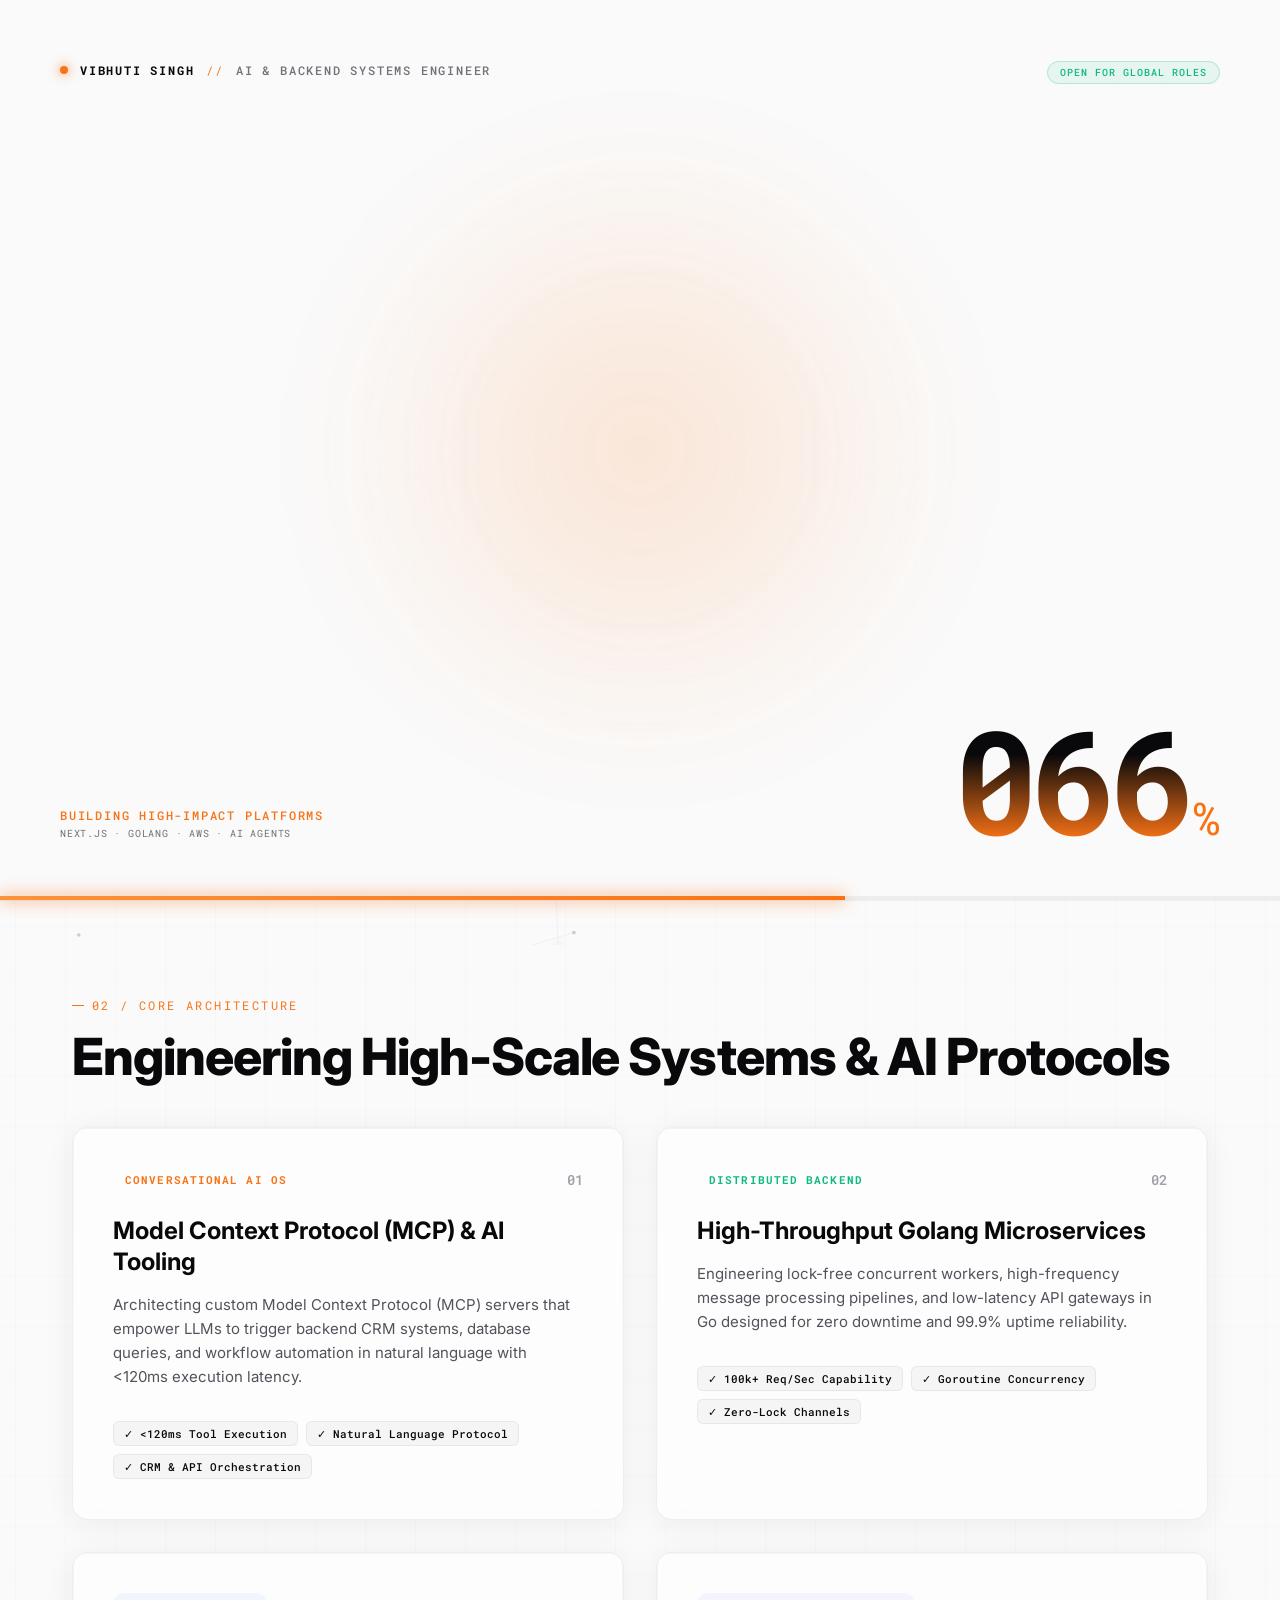
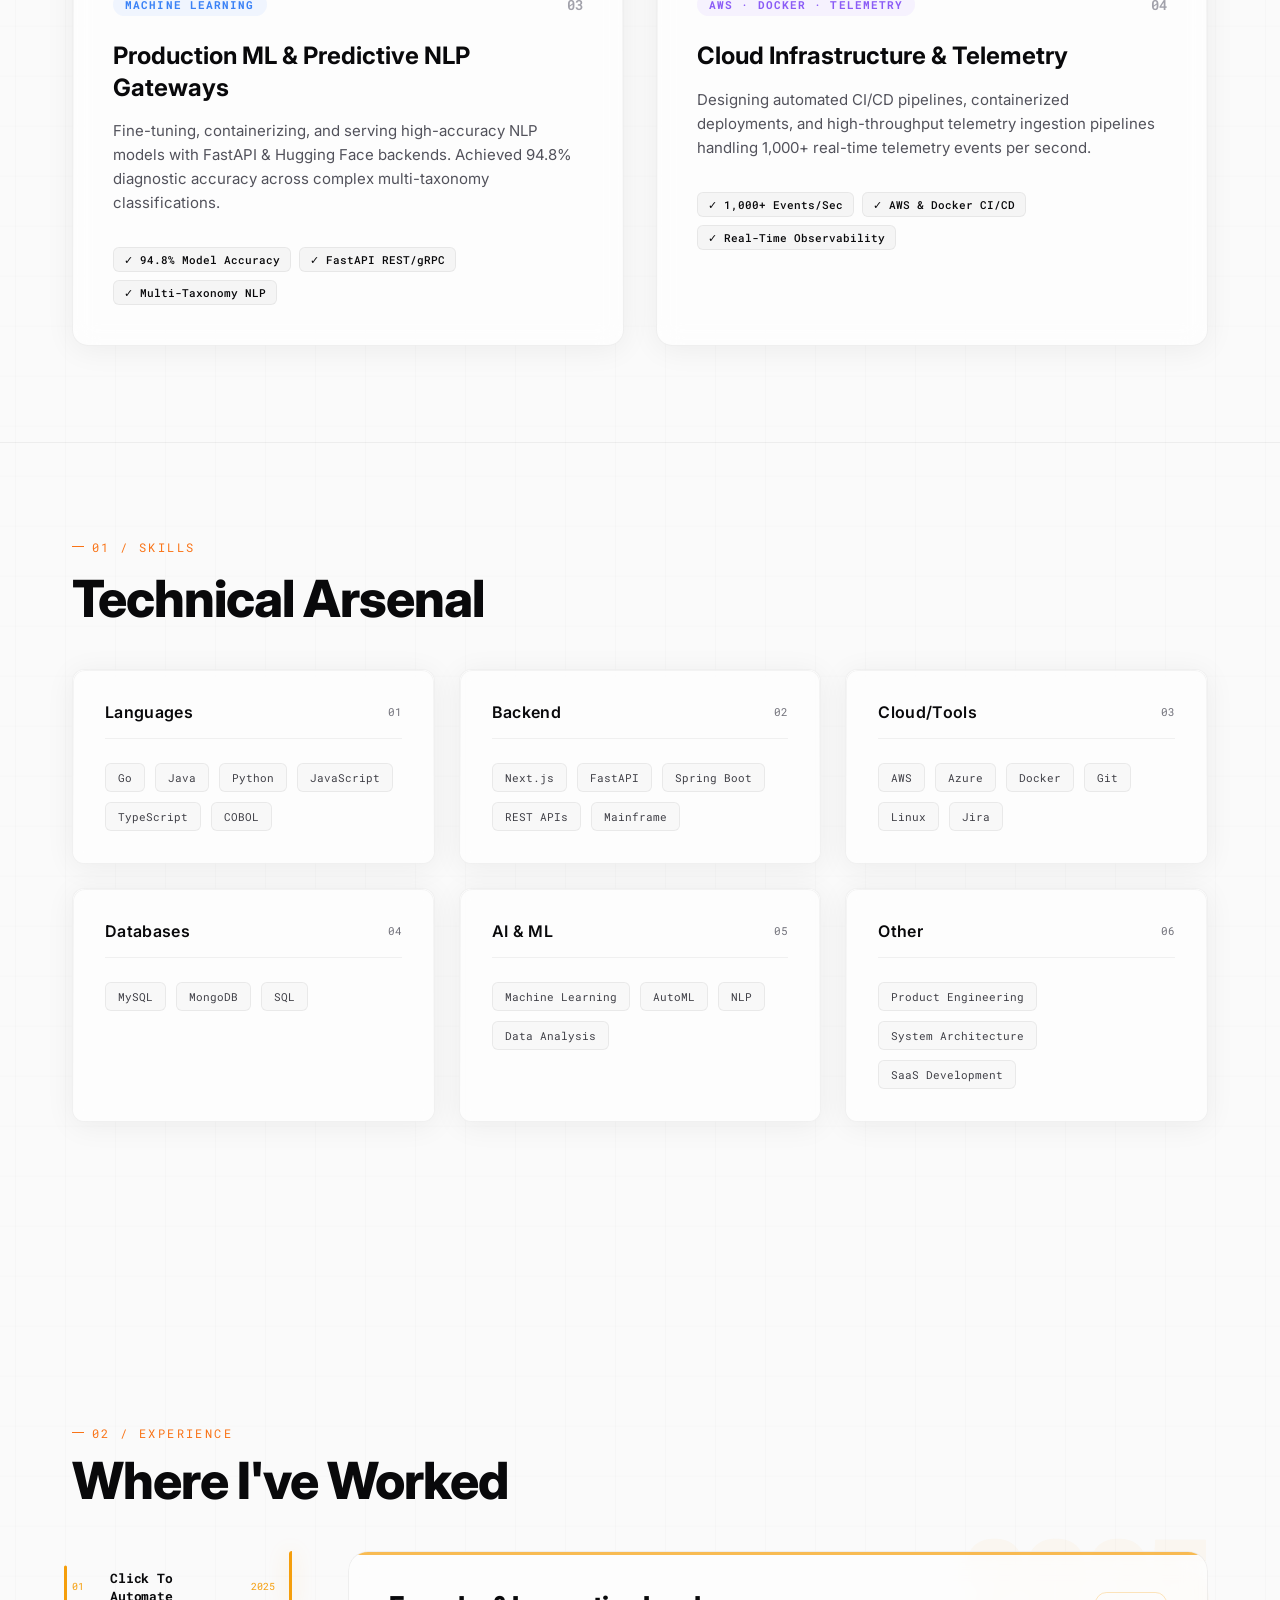
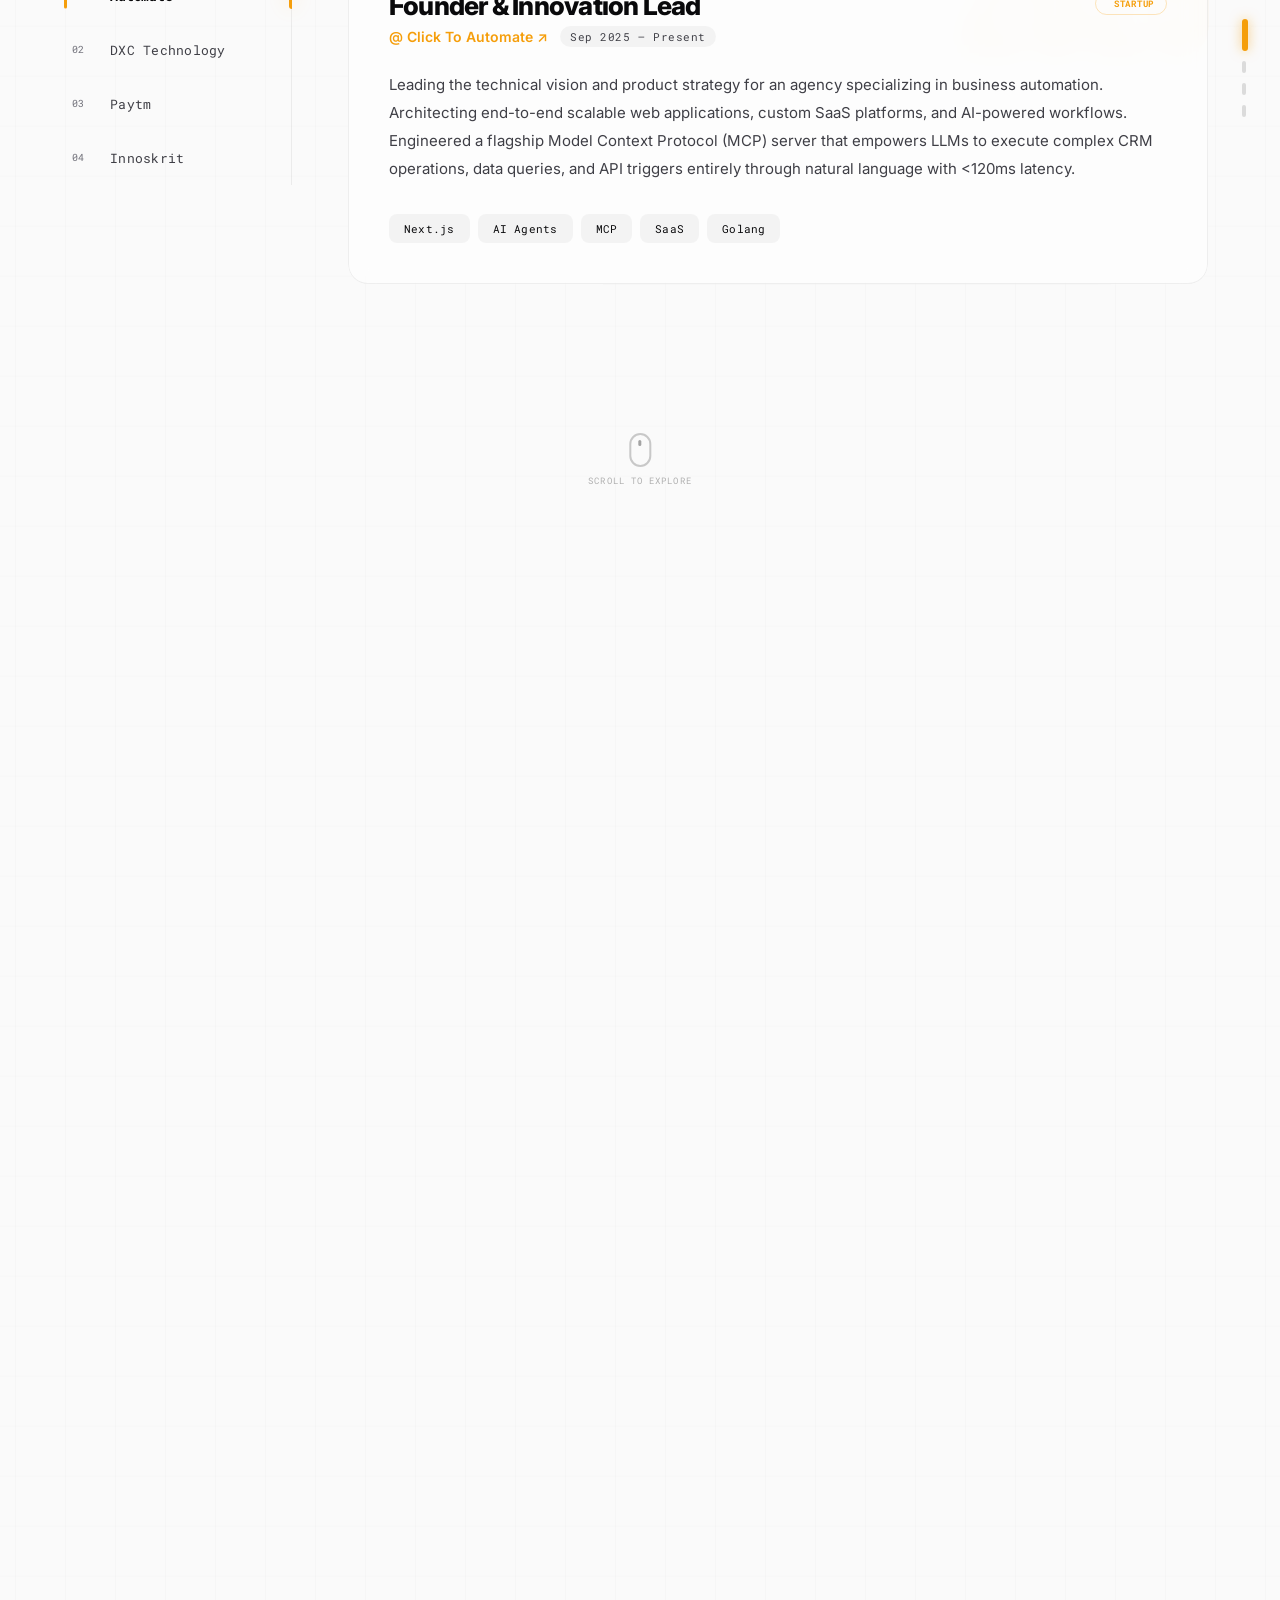
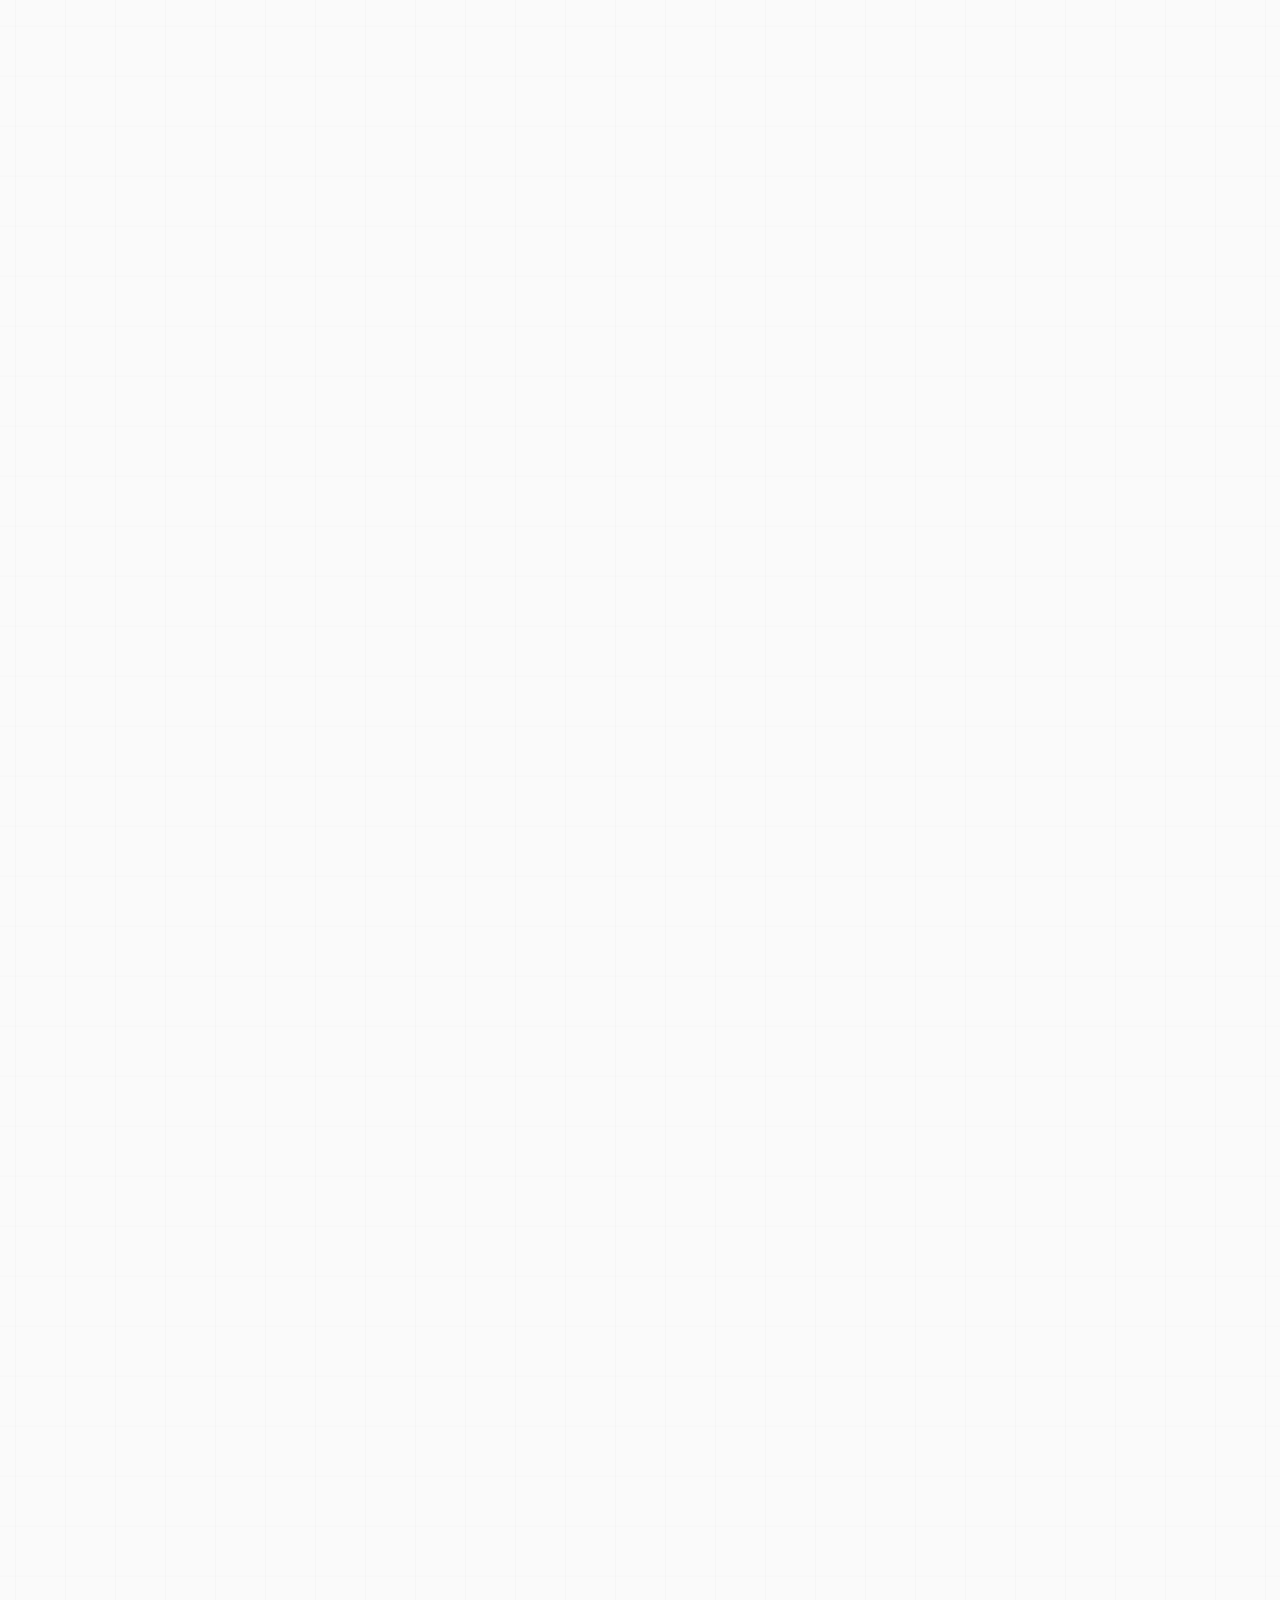
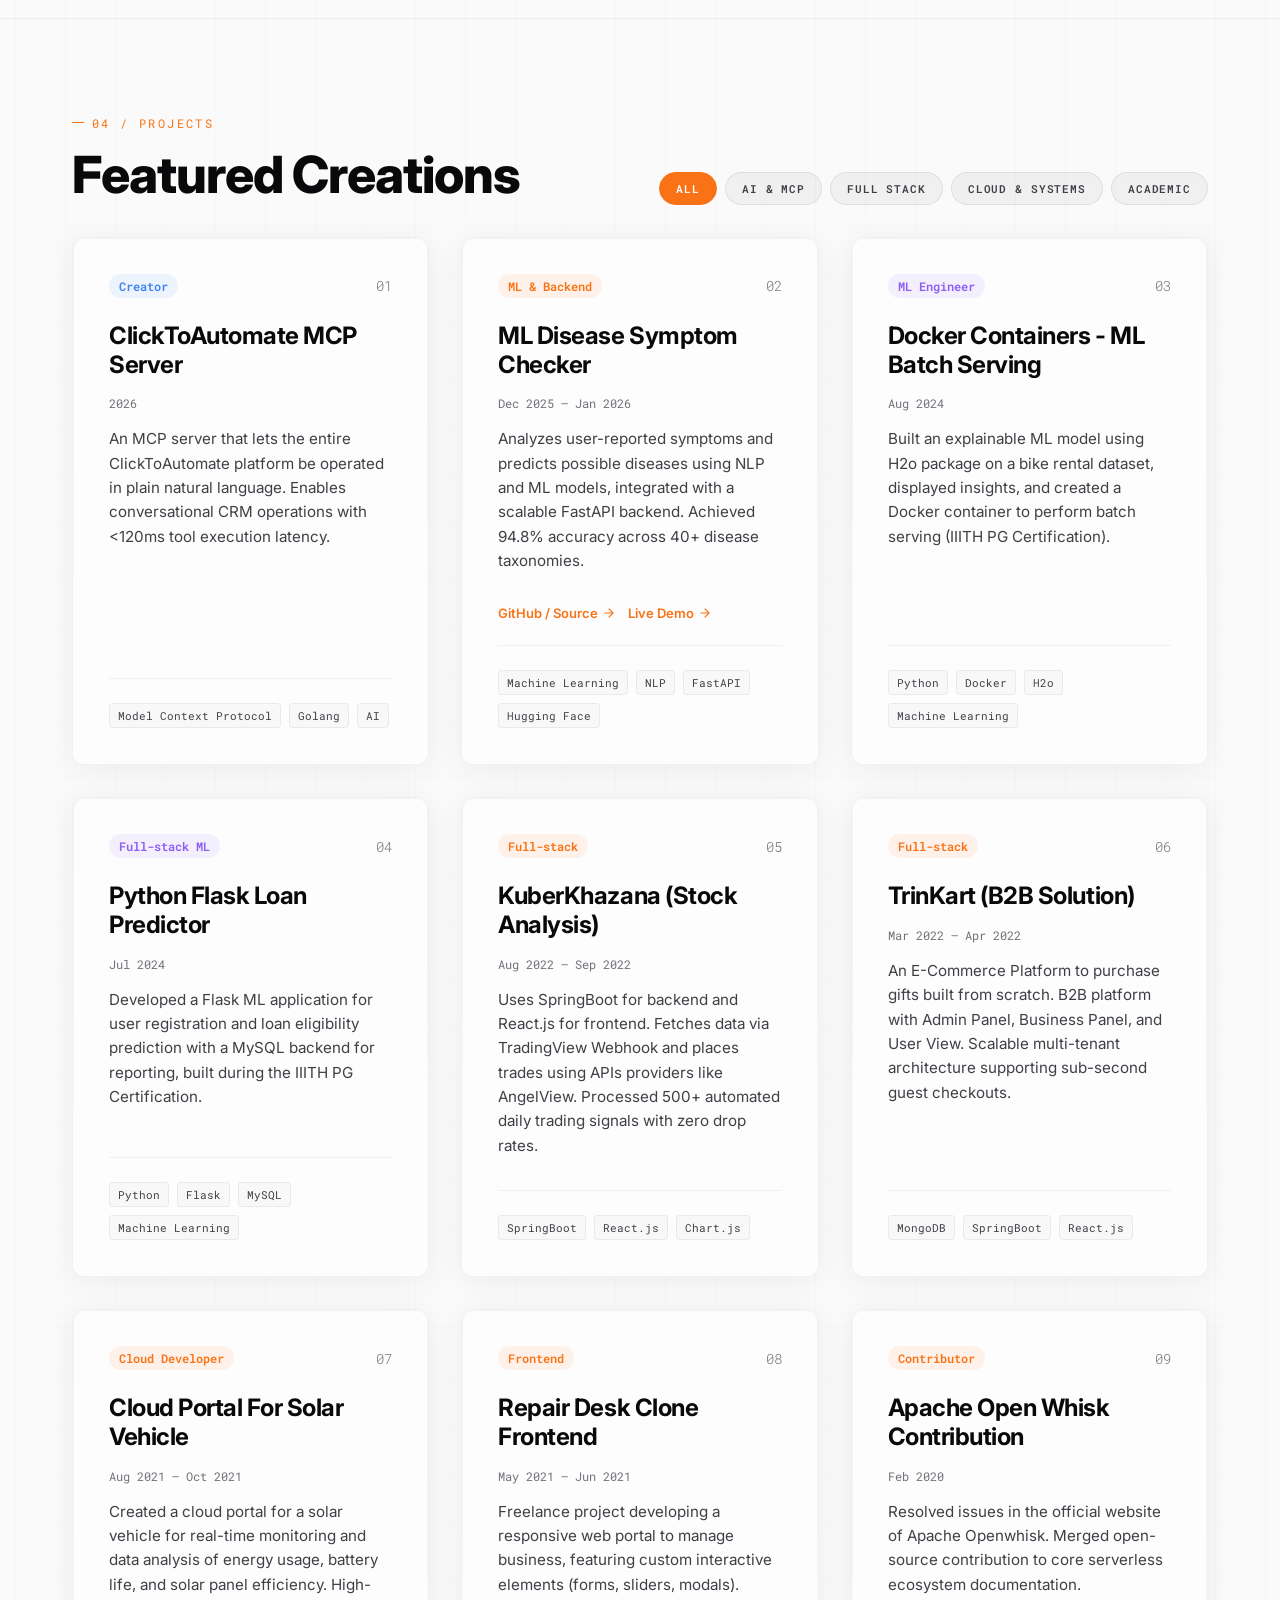
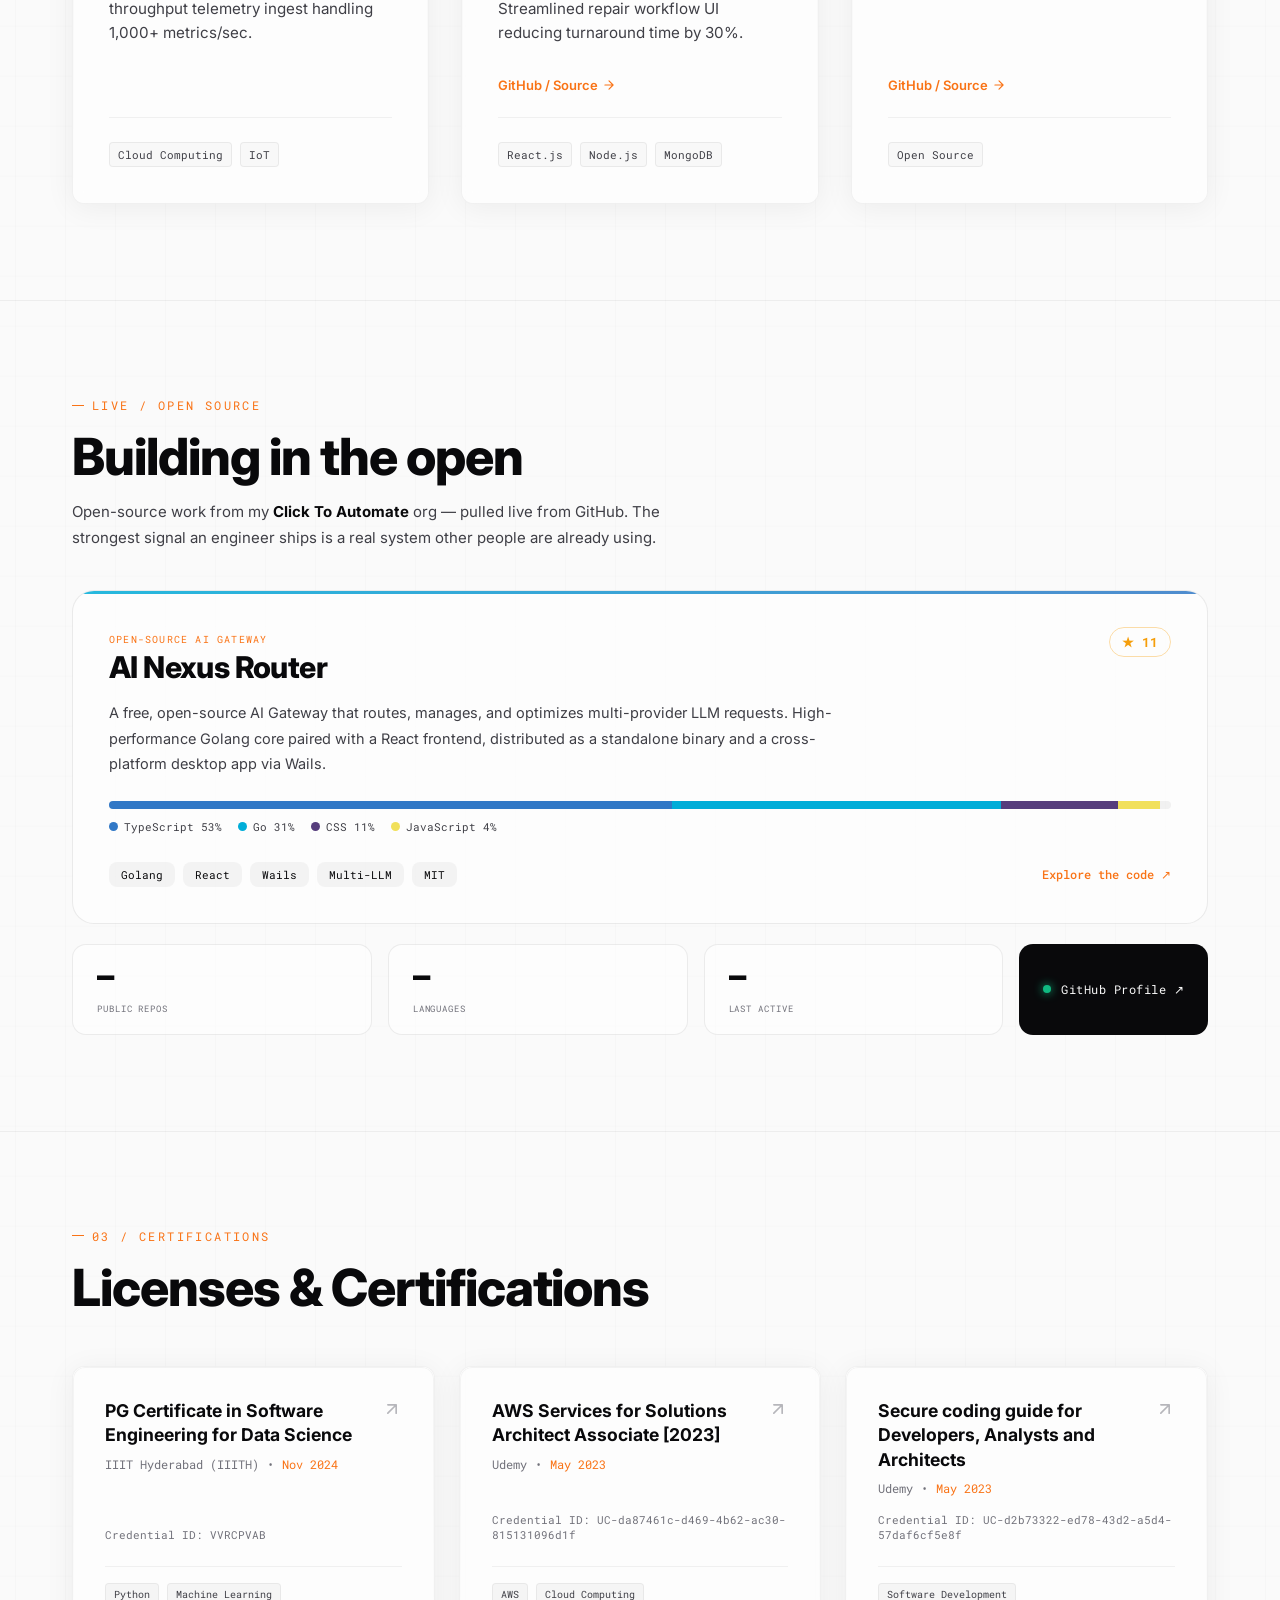
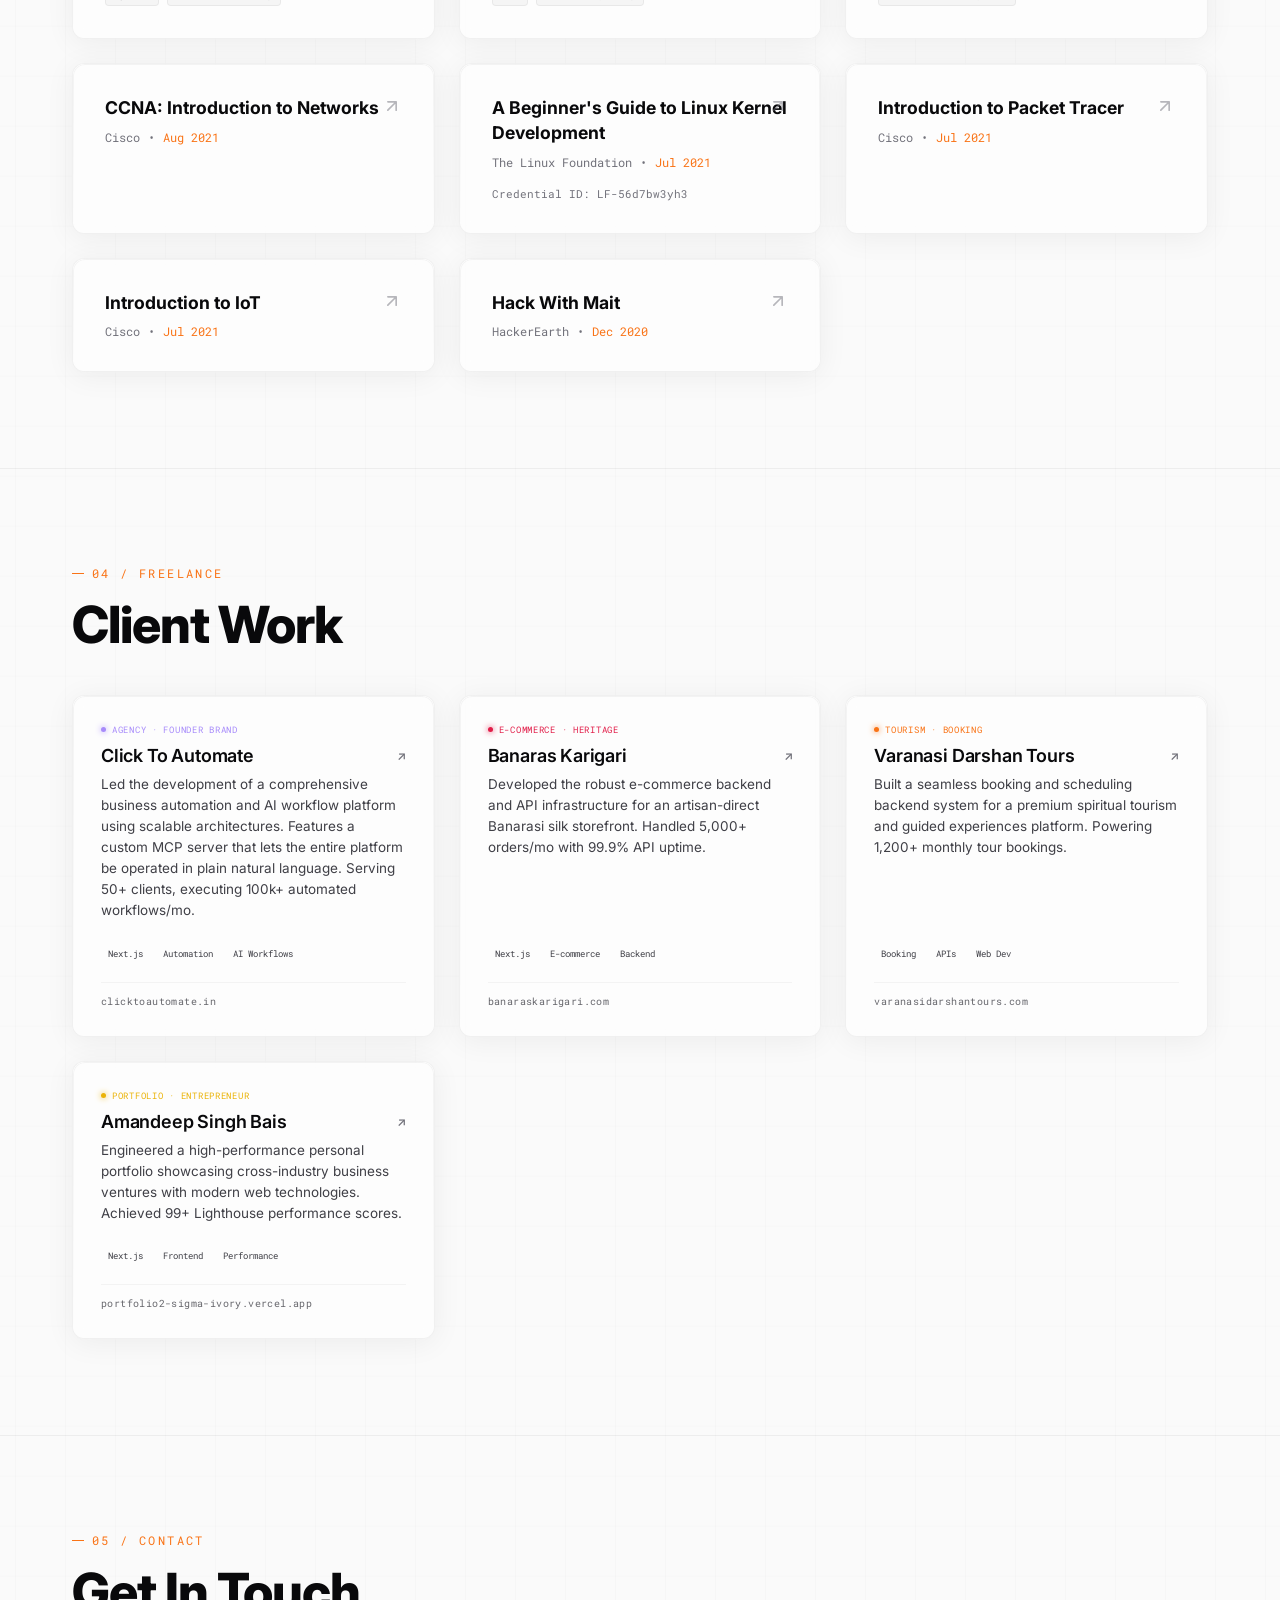
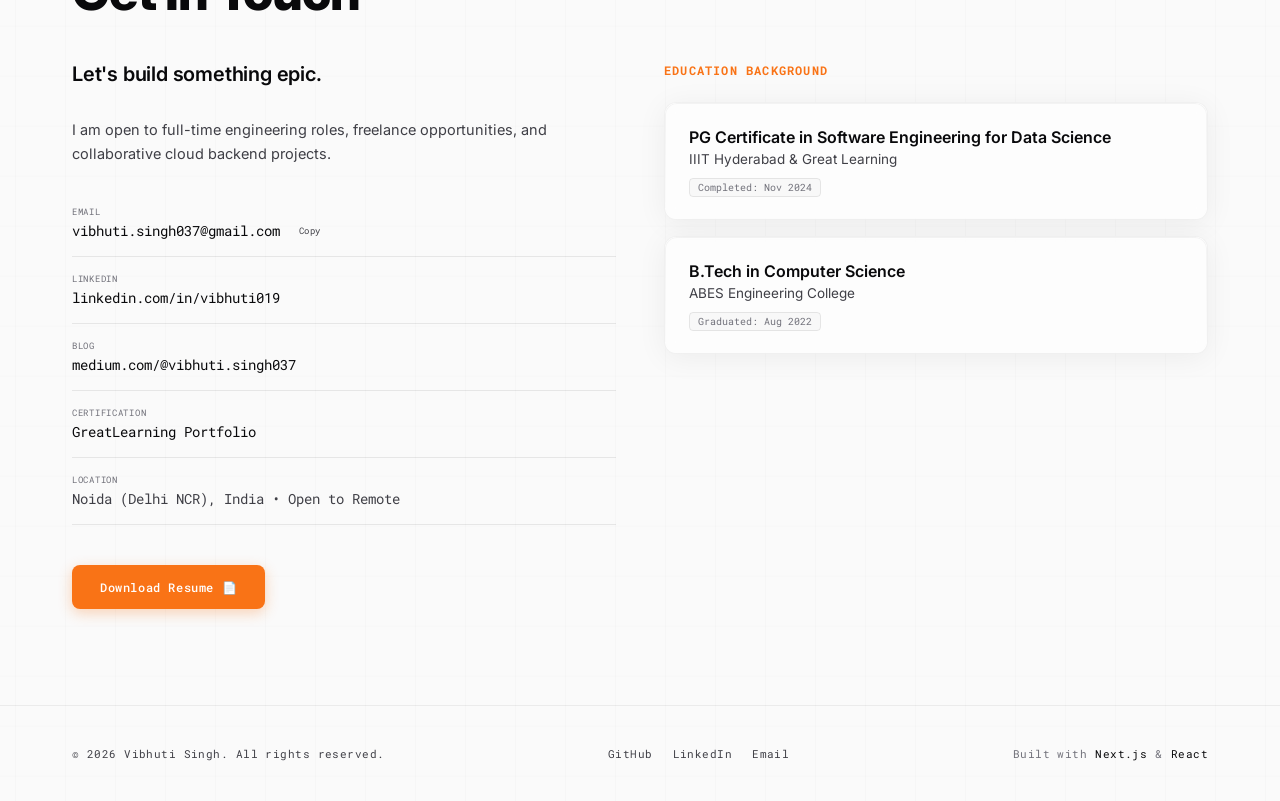
==== commit 6d9943a6: "Updated loader config issue" ====
--- a/index.html
+++ b/index.html
@@ -1 +1 @@
-<!DOCTYPE html><html lang="en"><head><meta charSet="utf-8"/><meta name="viewport" content="width=device-width, initial-scale=1"/><link rel="stylesheet" href="/_next/static/css/8034c0da91191012.css" data-precedence="next"/><link rel="stylesheet" href="/_next/static/css/38a0144a98792cd6.css" data-precedence="next"/><link rel="preload" as="script" fetchPriority="low" href="/_next/static/chunks/webpack-2feb6e2bdcfde313.js"/><script src="/_next/static/chunks/fd9d1056-4e1a26e2d413ba3c.js" async=""></script><script src="/_next/static/chunks/23-4f38060f529a61ab.js" async=""></script><script src="/_next/static/chunks/main-app-5ba899a2d66047d4.js" async=""></script><script src="/_next/static/chunks/59-5b0ca7dde58f4976.js" async=""></script><script src="/_next/static/chunks/app/page-6f37c4ea0834be68.js" async=""></script><script src="/_next/static/chunks/app/layout-b6c55c788e84d014.js" async=""></script><link rel="preconnect" href="https://fonts.googleapis.com"/><link rel="preconnect" href="https://fonts.gstatic.com" crossorigin="anonymous"/><link rel="preload" as="style" href="https://fonts.googleapis.com/css2?family=Bebas+Neue&amp;family=Roboto+Mono:wght@300;400;500;600;700&amp;family=Inter:wght@300;400;500;600;700;800&amp;display=swap"/><title>Vibhuti Singh — AI &amp; Backend Systems Engineer</title><meta name="description" content="Vibhuti Singh is an AI &amp; Backend Systems Engineer building high-scale Golang microservices, AI-agent tooling (MCP), and open-source AI infrastructure — including the open-source ClickToAutomate AI Nexus Router (Go + React). Software Engineer 2 at DXC Technology and founder of Click To Automate."/><link rel="author" href="https://vibhuti019.github.io"/><meta name="author" content="Vibhuti Singh"/><meta name="keywords" content="Vibhuti Singh,AI Engineer,Backend Engineer,Golang,AI Gateway,LLM Router,Model Context Protocol,MCP,AI Nexus Router,Click To Automate,Microservices,Next.js,Open Source,Cloud,Azure,AWS"/><meta name="creator" content="Vibhuti Singh"/><meta name="robots" content="index, follow"/><link rel="canonical" href="https://vibhuti019.github.io"/><meta property="og:title" content="Vibhuti Singh — AI &amp; Backend Systems Engineer"/><meta property="og:description" content="AI &amp; Backend Systems Engineer building Golang microservices, MCP-based AI-agent tooling, and open-source AI infrastructure like the ClickToAutomate AI Nexus Router."/><meta property="og:url" content="https://vibhuti019.github.io"/><meta property="og:site_name" content="Vibhuti Singh Portfolio"/><meta property="og:locale" content="en_US"/><meta property="og:image" content="https://vibhuti019.github.io/og-image.png"/><meta property="og:image:width" content="1200"/><meta property="og:image:height" content="630"/><meta property="og:image:alt" content="Vibhuti Singh Portfolio Image"/><meta property="og:type" content="website"/><meta name="twitter:card" content="summary_large_image"/><meta name="twitter:title" content="Vibhuti Singh — AI &amp; Backend Systems Engineer"/><meta name="twitter:description" content="AI &amp; Backend Systems Engineer building Golang microservices, MCP-based AI-agent tooling, and open-source AI infrastructure like the ClickToAutomate AI Nexus Router."/><meta name="twitter:image" content="https://vibhuti019.github.io/og-image.png"/><link rel="icon" href="/icon.jpeg?94a98af44926566b" type="image/jpeg" sizes="738x738"/><link href="https://fonts.googleapis.com/css2?family=Bebas+Neue&amp;family=Roboto+Mono:wght@300;400;500;600;700&amp;family=Inter:wght@300;400;500;600;700;800&amp;display=swap" rel="stylesheet"/><script type="application/ld+json">{"@context":"https://schema.org","@graph":[{"@type":"WebSite","@id":"https://vibhuti019.github.io/#website","url":"https://vibhuti019.github.io","name":"Vibhuti Singh — Portfolio","inLanguage":"en","about":{"@id":"https://vibhuti019.github.io/#person"}},{"@type":"Person","@id":"https://vibhuti019.github.io/#person","name":"Vibhuti Singh","url":"https://vibhuti019.github.io","image":"https://vibhuti019.github.io/image.jpeg","jobTitle":"AI & Backend Systems Engineer","description":"AI & Backend Systems Engineer building high-scale Golang microservices, MCP-based AI-agent tooling, and open-source AI infrastructure such as the ClickToAutomate AI Nexus Router.","email":"mailto:vibhuti.singh037@gmail.com","address":{"@type":"PostalAddress","addressLocality":"Noida (Delhi NCR)","addressCountry":"IN"},"worksFor":[{"@type":"Organization","name":"DXC Technology"},{"@type":"Organization","name":"Click To Automate","url":"https://clicktoautomate.in"}],"sameAs":["https://github.com/vibhuti019","https://github.com/Click-To-Automate","https://linkedin.com/in/vibhuti019","https://medium.com/@vibhuti.singh037"],"knowsAbout":["Golang","AI Gateway","LLM Routing","Model Context Protocol","Microservices","Next.js","Azure","AWS","System Design","Open Source"],"alumniOf":[{"@type":"CollegeOrUniversity","name":"IIIT Hyderabad & Great Learning"},{"@type":"CollegeOrUniversity","name":"ABES Engineering College"}]},{"@type":"SoftwareSourceCode","@id":"https://vibhuti019.github.io/#ai-nexus-router","name":"ClickToAutomate AI Nexus Router","description":"A free, open-source AI Gateway that routes, manages, and optimizes multi-provider LLM requests. High-performance Golang core paired with a React frontend, distributed as a standalone binary and a cross-platform desktop app via Wails.","codeRepository":"https://github.com/Click-To-Automate/ClickToAutomate-AI-Nexus-Router","programmingLanguage":["Go","TypeScript"],"license":"https://opensource.org/licenses/MIT","keywords":"AI Gateway, LLM Router, Model Context Protocol, Golang, Wails, open source","author":{"@id":"https://vibhuti019.github.io/#person"}}]}</script><script src="/_next/static/chunks/polyfills-78c92fac7aa8fdd8.js" noModule=""></script></head><body><div style="position:relative;min-height:100vh;background:var(--bg-dark)"><a href="#main-content" class="skip-link">Skip to content</a><div><div class="grid-overlay" style="opacity:0.5"></div><div style="position:fixed;top:-5vh;left:-5vw;width:110vw;height:110vh;z-index:1;cursor:grab;user-select:none;pointer-events:auto"><canvas style="display:block;width:100%;height:100%"></canvas></div><header style="position:fixed;top:0;left:0;right:0;z-index:1000;height:80px;display:flex;align-items:center;transition:all 0.3s ease;background:transparent;backdrop-filter:none;border-bottom:1px solid transparent;box-shadow:none" class="jsx-ea0b66179099996f"><div style="display:flex;align-items:center;justify-content:space-between" class="jsx-ea0b66179099996f container"><div style="display:flex;align-items:center;gap:12px" class="jsx-ea0b66179099996f"><span style="font-family:var(--font-heading);font-size:1.4rem;color:var(--text-primary);letter-spacing:0.08em;padding:2px 8px;border:1px solid rgba(255, 255, 255, 0.1);border-radius:4px;background:rgba(255, 255, 255, 0.02);cursor:pointer" class="jsx-ea0b66179099996f">VS</span><span style="font-family:var(--font-mono);font-size:9px;background:rgba(16, 185, 129, 0.1);color:var(--emerald);border:1px solid rgba(16, 185, 129, 0.2);padding:2px 8px;border-radius:4px;letter-spacing:0.08em;font-weight:500;display:flex;align-items:center;gap:4px" class="jsx-ea0b66179099996f nav-avail-badge"><span style="width:4px;height:4px;border-radius:50%;background:var(--emerald);box-shadow:0 0 6px var(--emerald);display:inline-block" class="jsx-ea0b66179099996f pulse-dot"></span>OPEN TO WORK</span></div><nav style="display:flex;align-items:center;gap:4px" class="jsx-ea0b66179099996f hide-mobile-nav"><button style="background:none;border:none;padding:6px 12px;font-family:var(--font-mono);font-size:11px;letter-spacing:0.05em;cursor:pointer;color:var(--text-primary);position:relative;transition:color 0.25s" class="jsx-ea0b66179099996f">Home<span style="position:absolute;bottom:-4px;left:12px;right:12px;height:1px;background:var(--primary);box-shadow:0 0 8px var(--primary)" class="jsx-ea0b66179099996f"></span></button><button style="background:none;border:none;padding:6px 12px;font-family:var(--font-mono);font-size:11px;letter-spacing:0.05em;cursor:pointer;color:var(--text-secondary);position:relative;transition:color 0.25s" class="jsx-ea0b66179099996f">Skills</button><button style="background:none;border:none;padding:6px 12px;font-family:var(--font-mono);font-size:11px;letter-spacing:0.05em;cursor:pointer;color:var(--text-secondary);position:relative;transition:color 0.25s" class="jsx-ea0b66179099996f">Experience</button><button style="background:none;border:none;padding:6px 12px;font-family:var(--font-mono);font-size:11px;letter-spacing:0.05em;cursor:pointer;color:var(--text-secondary);position:relative;transition:color 0.25s" class="jsx-ea0b66179099996f">Projects</button><button style="background:none;border:none;padding:6px 12px;font-family:var(--font-mono);font-size:11px;letter-spacing:0.05em;cursor:pointer;color:var(--text-secondary);position:relative;transition:color 0.25s" class="jsx-ea0b66179099996f">Certifications</button><button style="background:none;border:none;padding:6px 12px;font-family:var(--font-mono);font-size:11px;letter-spacing:0.05em;cursor:pointer;color:var(--text-secondary);position:relative;transition:color 0.25s" class="jsx-ea0b66179099996f">Freelance</button><button style="background:none;border:none;padding:6px 12px;font-family:var(--font-mono);font-size:11px;letter-spacing:0.05em;cursor:pointer;color:var(--text-secondary);position:relative;transition:color 0.25s" class="jsx-ea0b66179099996f">Contact</button></nav><div class="jsx-ea0b66179099996f"><button style="background:rgba(0,0,0,0.03);color:var(--text-primary);border:1px solid rgba(0,0,0,0.08);padding:8px 16px;border-radius:6px;font-family:var(--font-mono);font-size:11px;cursor:pointer;transition:background 0.25s, border-color 0.25s, box-shadow 0.25s;box-shadow:0 2px 8px rgba(0,0,0,0.3)" class="jsx-ea0b66179099996f">Say Hello →</button></div></div></header><main id="main-content" style="position:relative;z-index:5"><section id="home" style="min-height:100svh;display:flex;flex-direction:column;justify-content:center;position:relative;overflow:hidden;padding-top:clamp(80px, 12vw, 120px);padding-bottom:40px;background:transparent" class="jsx-64ec365a6d97a92a"><div class="jsx-64ec365a6d97a92a grid-overlay"></div><div style="position:absolute;top:0;left:0;right:0;bottom:0;pointer-events:none;z-index:2;background:none;transition:background 0.15s ease" class="jsx-64ec365a6d97a92a"></div><div style="top:-10%;left:-10%;background:radial-gradient(circle, rgba(99,102,241,0.06) 0%, transparent 60%)" class="jsx-64ec365a6d97a92a glow-blob"></div><div style="bottom:10%;right:-10%;background:radial-gradient(circle, rgba(251,146,60,0.05) 0%, transparent 60%)" class="jsx-64ec365a6d97a92a glow-blob"></div><div style="position:relative;z-index:5" class="jsx-64ec365a6d97a92a container"><div style="display:flex;align-items:center;justify-content:space-between;gap:40px;flex-wrap:wrap" class="jsx-64ec365a6d97a92a"><div style="flex:1 1 500px;z-index:5;opacity:0;transform:translateY(30px);transition:opacity 1.2s cubic-bezier(0.16, 1, 0.3, 1) 1.0s, transform 1.2s cubic-bezier(0.16, 1, 0.3, 1) 1.0s" class="jsx-64ec365a6d97a92a"><div style="font-family:var(--font-mono);font-size:12px;color:var(--primary);letter-spacing:0.15em;margin-bottom:1.5rem;display:flex;align-items:center;gap:12px" class="jsx-64ec365a6d97a92a"><span style="width:20px;height:1px;background:var(--primary);display:inline-block" class="jsx-64ec365a6d97a92a"></span><span class="jsx-64ec365a6d97a92a">PORTFOLIO — 2026</span></div><h1 style="font-size:clamp(56px, 8.5vw, 120px);font-family:var(--font-sans);font-weight:800;line-height:0.9;letter-spacing:-0.04em;margin-bottom:2rem" class="jsx-64ec365a6d97a92a"><span style="display:block" class="jsx-64ec365a6d97a92a primary-gradient-text">Vibhuti</span><span style="display:block;color:transparent;-webkit-text-stroke:1.5px rgba(0, 0, 0, 0.15)" class="jsx-64ec365a6d97a92a">Singh.</span></h1><h2 style="font-size:clamp(18px, 2.5vw, 24px);font-weight:500;color:var(--text-primary);font-family:var(--font-mono);margin-bottom:1.5rem;min-height:36px;line-height:1.4" class="jsx-64ec365a6d97a92a">I am an<span class="jsx-64ec365a6d97a92a content-site"></span></h2><p style="font-family:var(--font-sans);font-size:clamp(15px, 2vw, 19px);color:var(--text-secondary);max-width:560px;line-height:1.6;margin-bottom:2.5rem;font-weight:400" class="jsx-64ec365a6d97a92a">I build <span style="color:var(--text-primary);font-weight:500" class="jsx-64ec365a6d97a92a">AI-native platforms</span> — most recently an SMB automation OS you can run in plain natural language through a <span style="color:var(--primary);font-weight:500" class="jsx-64ec365a6d97a92a">custom MCP server</span>. Next.js · Golang · AWS.</p><div style="display:flex;gap:12px;flex-wrap:wrap;margin-bottom:3rem" class="jsx-64ec365a6d97a92a"><button data-cursor="EXPLORE" style="background:var(--primary);color:#ffffff;border:none;padding:14px 28px;border-radius:8px;font-family:var(--font-mono);font-size:12px;letter-spacing:0.05em;font-weight:500;cursor:pointer;transition:background 0.3s, transform 0.3s, box-shadow 0.3s;box-shadow:0 4px 14px rgba(249, 115, 22, 0.3)" class="jsx-64ec365a6d97a92a">Explore Projects ↓</button><button data-cursor="HIRE" style="background:transparent;color:var(--text-primary);border:1px solid rgba(0, 0, 0, 0.1);padding:13px 28px;border-radius:8px;font-family:var(--font-mono);font-size:12px;letter-spacing:0.05em;font-weight:500;cursor:pointer;transition:background 0.3s, border-color 0.3s, transform 0.3s" class="jsx-64ec365a6d97a92a">Get In Touch ↗</button><a data-cursor="RESUME" href="/VibhutiSingh-Resume.pdf" download="Vibhuti-Singh-Resume.pdf" target="_blank" rel="noopener noreferrer" style="background:transparent;color:var(--text-primary);border:1px solid rgba(0, 0, 0, 0.1);padding:13px 28px;border-radius:8px;font-family:var(--font-mono);font-size:12px;letter-spacing:0.05em;font-weight:500;cursor:pointer;transition:background 0.3s, border-color 0.3s, transform 0.3s;text-decoration:none;display:inline-flex;align-items:center" class="jsx-64ec365a6d97a92a">Download Résumé 📄</a></div><div style="display:grid;grid-template-columns:repeat(auto-fit, minmax(min(100%, 110px), 1fr));gap:16px;padding-top:20px;border-top:1px solid rgba(0, 0, 0, 0.08);max-width:560px" class="jsx-64ec365a6d97a92a"><div class="jsx-64ec365a6d97a92a"><span style="font-family:var(--font-mono);font-size:clamp(24px, 3vw, 36px);font-weight:800;color:#09090b;display:block;line-height:1" class="jsx-64ec365a6d97a92a">04+</span><span style="font-family:var(--font-mono);font-size:10px;color:#71717a;letter-spacing:0.1em;margin-top:6px;display:block" class="jsx-64ec365a6d97a92a">YRS EXP</span></div><div class="jsx-64ec365a6d97a92a"><span style="font-family:var(--font-mono);font-size:clamp(24px, 3vw, 36px);font-weight:800;color:var(--primary);display:block;line-height:1" class="jsx-64ec365a6d97a92a">99.9%</span><span style="font-family:var(--font-mono);font-size:10px;color:#71717a;letter-spacing:0.1em;margin-top:6px;display:block" class="jsx-64ec365a6d97a92a">UPTIME STD</span></div><div class="jsx-64ec365a6d97a92a"><span style="font-family:var(--font-mono);font-size:clamp(24px, 3vw, 36px);font-weight:800;color:#09090b;display:block;line-height:1" class="jsx-64ec365a6d97a92a">100k+</span><span style="font-family:var(--font-mono);font-size:10px;color:#71717a;letter-spacing:0.1em;margin-top:6px;display:block" class="jsx-64ec365a6d97a92a">AUTOMATIONS</span></div><div class="jsx-64ec365a6d97a92a"><span style="font-family:var(--font-mono);font-size:clamp(24px, 3vw, 36px);font-weight:800;color:var(--emerald);display:block;line-height:1" class="jsx-64ec365a6d97a92a">04+</span><span style="font-family:var(--font-mono);font-size:10px;color:#71717a;letter-spacing:0.1em;margin-top:6px;display:block" class="jsx-64ec365a6d97a92a">PROD APPS</span></div></div></div><div style="flex:1 1 400px;display:flex;justify-content:center;z-index:10;width:100%;height:480px;max-height:80vh;opacity:0;transform:translateY(30px);transition:opacity 1.2s cubic-bezier(0.16, 1, 0.3, 1) 1.4s, transform 1.2s cubic-bezier(0.16, 1, 0.3, 1) 1.4s" class="jsx-64ec365a6d97a92a hero-cube-container"><div style="transform:scale(0.9) translateY(50px);display:flex;justify-content:center;align-items:center;transform-style:preserve-3d;perspective:1000px"><div class="cubes" id="AnimationCube"><div class="cube" data-cube="111"><div class="cube-wrap"><div class="cube-top"><div class="shadow-z" data-cube="112"></div></div><div class="cube-bottom"></div><div class="cube-front-left-004"></div><div class="cube-front-right"></div><div class="cube-back-left"></div><div class="cube-back-right"></div></div></div><div class="cube" data-cube="121"><div class="cube-wrap"><div class="cube-top"></div><div class="cube-bottom"></div><div class="cube-front-left"></div><div class="cube-front-right"></div><div class="cube-back-left"></div><div class="cube-back-right"></div></div></div><div class="cube" data-cube="131"><div class="cube-wrap"><div class="cube-top"><div class="shadow-z" data-cube="132"></div></div><div class="cube-bottom"></div><div class="cube-front-left"></div><div class="cube-front-right"></div><div class="cube-back-left"></div><div class="cube-back-right"></div></div></div><div class="cube" data-cube="211"><div class="cube-wrap"><div class="cube-top"><div class="shadow-flip" data-cube="111"></div><div class="shadow-y" data-cube="111"></div><div class="shadow-z" data-cube="212"></div></div><div class="cube-bottom"></div><div class="cube-front-left-005"></div><div class="cube-front-right"></div><div class="cube-back-left"></div><div class="cube-back-right"></div></div></div><div class="cube" data-cube="221"><div class="cube-wrap"><div class="cube-top"><div class="shadow-flip" data-cube="121"></div><div class="shadow-y" data-cube="121"></div></div><div class="cube-bottom"></div><div class="cube-front-left"></div><div class="cube-front-right"></div><div class="cube-back-left"></div><div class="cube-back-right"></div></div></div><div class="cube" data-cube="231"><div class="cube-wrap"><div class="cube-top"><div class="shadow-flip" data-cube="131"></div><div class="shadow-y" data-cube="131"></div></div><div class="cube-bottom"></div><div class="cube-front-left"></div><div class="cube-front-right"></div><div class="cube-back-left"></div><div class="cube-back-right"></div></div></div><div class="cube" data-cube="311"><div class="cube-wrap"><div class="cube-top"><div class="shadow-flip" data-cube="211"></div><div class="shadow-y" data-cube="211"></div><div class="shadow-z" data-cube="312"></div></div><div class="cube-bottom"></div><div class="cube-front-left-006"></div><div class="cube-front-right-006"></div><div class="cube-back-left"></div><div class="cube-back-right"></div></div></div><div class="cube" data-cube="321"><div class="cube-wrap"><div class="cube-top"><div class="shadow-flip" data-cube="221"></div><div class="shadow-y" data-cube="221"></div><div class="shadow-z" data-cube="322"></div></div><div class="cube-bottom"></div><div class="cube-front-left"></div><div class="cube-front-right-005"></div><div class="cube-back-left"></div><div class="cube-back-right"></div></div></div><div class="cube" data-cube="331"><div class="cube-wrap"><div class="cube-top"><div class="shadow-flip" data-cube="231"></div><div class="shadow-y" data-cube="231"></div><div class="shadow-z" data-cube="332"></div></div><div class="cube-bottom"></div><div class="cube-front-left"></div><div class="cube-front-right-004"></div><div class="cube-back-left"></div><div class="cube-back-right"></div></div></div><div class="cube" data-cube="112"><div class="cube-wrap"><div class="cube-top"></div><div class="cube-bottom"></div><div class="cube-front-left-001"></div><div class="cube-front-right"></div><div class="cube-back-left"></div><div class="cube-back-right"></div></div></div><div class="cube" data-cube="122"><div class="cube-wrap"><div class="cube-top"></div><div class="cube-bottom"></div><div class="cube-front-left"></div><div class="cube-front-right"></div><div class="cube-back-left"></div><div class="cube-back-right"></div></div></div><div class="cube" data-cube="132"><div class="cube-wrap"><div class="cube-top"></div><div class="cube-bottom"></div><div class="cube-front-left"></div><div class="cube-front-right"></div><div class="cube-back-left"></div><div class="cube-back-right"></div></div></div><div class="cube" data-cube="212"><div class="cube-wrap"><div class="cube-top"><div class="shadow-flip" data-cube="112"></div><div class="shadow-y" data-cube="112"></div></div><div class="cube-bottom"></div><div class="cube-front-left-002"></div><div class="cube-front-right"></div><div class="cube-back-left"></div><div class="cube-back-right"></div></div></div><div class="cube" data-cube="222"><div class="cube-wrap"><div class="cube-top"><div class="shadow-flip" data-cube="122"></div><div class="shadow-y" data-cube="122"></div></div><div class="cube-bottom"></div><div class="cube-front-left"></div><div class="cube-front-right"></div><div class="cube-back-left"></div><div class="cube-back-right"></div></div></div><div class="cube" data-cube="232"><div class="cube-wrap"><div class="cube-top"><div class="shadow-flip" data-cube="132"></div><div class="shadow-y" data-cube="132"></div></div><div class="cube-bottom"></div><div class="cube-front-left"></div><div class="cube-front-right"></div><div class="cube-back-left"></div><div class="cube-back-right"></div></div></div><div class="cube" data-cube="312"><div class="cube-wrap"><div class="cube-top"><div class="shadow-flip" data-cube="212"></div><div class="shadow-y" data-cube="212"></div></div><div class="cube-bottom"></div><div class="cube-front-left-003"></div><div class="cube-front-right-003"></div><div class="cube-back-left"></div><div class="cube-back-right"></div></div></div><div class="cube" data-cube="322"><div class="cube-wrap"><div class="cube-top"><div class="shadow-flip" data-cube="222"></div><div class="shadow-y" data-cube="222"></div></div><div class="cube-bottom"></div><div class="cube-front-left"></div><div class="cube-front-right-002"></div><div class="cube-back-left"></div><div class="cube-back-right"></div></div></div><div class="cube" data-cube="332"><div class="cube-wrap"><div class="cube-top"><div class="shadow-flip" data-cube="232"></div><div class="shadow-y" data-cube="232"></div></div><div class="cube-bottom"></div><div class="cube-front-left"></div><div class="cube-front-right-001"></div><div class="cube-back-left"></div><div class="cube-back-right"></div></div></div><div class="cube" data-cube="113"><div class="cube-wrap"><div class="cube-top"><div class="shadow-z" data-cube="111"></div></div><div class="cube-bottom"></div><div class="cube-front-left-007"></div><div class="cube-front-right"></div><div class="cube-back-left"></div><div class="cube-back-right"></div></div></div><div class="cube" data-cube="123"><div class="cube-wrap"><div class="cube-top"><div class="shadow-z" data-cube="121"></div></div><div class="cube-bottom"></div><div class="cube-front-left"></div><div class="cube-front-right"></div><div class="cube-back-left"></div><div class="cube-back-right"></div></div></div><div class="cube" data-cube="133"><div class="cube-wrap"><div class="cube-top"></div><div class="cube-bottom"></div><div class="cube-front-left"></div><div class="cube-front-right"></div><div class="cube-back-left"></div><div class="cube-back-right"></div></div></div><div class="cube" data-cube="213"><div class="cube-wrap"><div class="cube-top"><div class="shadow-flip" data-cube="113"></div><div class="shadow-y" data-cube="113"></div><div class="shadow-z" data-cube="211"></div></div><div class="cube-bottom"></div><div class="cube-front-left-008"></div><div class="cube-front-right"></div><div class="cube-back-left"></div><div class="cube-back-right"></div></div></div><div class="cube" data-cube="223"><div class="cube-wrap"><div class="cube-top"><div class="shadow-y" data-cube="123"></div><div class="shadow-z" data-cube="221"></div></div><div class="cube-bottom"></div><div class="cube-front-left"></div><div class="cube-front-right"></div><div class="cube-back-left"></div><div class="cube-back-right"></div></div></div><div class="cube" data-cube="233"><div class="cube-wrap"><div class="cube-top"><div class="shadow-y" data-cube="133"></div><div class="shadow-z" data-cube="231"></div></div><div class="cube-bottom"></div><div class="cube-front-left"></div><div class="cube-front-right"></div><div class="cube-back-left"></div><div class="cube-back-right"></div></div></div><div class="cube" data-cube="313"><div class="cube-wrap"><div class="cube-top"><div class="shadow-flip" data-cube="213"></div><div class="shadow-y" data-cube="213"></div><div class="shadow-z" data-cube="311"></div></div><div class="cube-bottom"></div><div class="cube-front-left-009"></div><div class="cube-front-right-009"></div><div class="cube-back-left"></div><div class="cube-back-right"></div></div></div><div class="cube" data-cube="323"><div class="cube-wrap"><div class="cube-top"><div class="shadow-flip" data-cube="223"></div><div class="shadow-y" data-cube="223"></div><div class="shadow-z" data-cube="321"></div></div><div class="cube-bottom"></div><div class="cube-front-left"></div><div class="cube-front-right-008"></div><div class="cube-back-left"></div><div class="cube-back-right"></div></div></div><div class="cube" data-cube="333"><div class="cube-wrap"><div class="cube-top"><div class="shadow-flip" data-cube="233"></div><div class="shadow-y" data-cube="233"></div><div class="shadow-z" data-cube="331"></div></div><div class="cube-bottom"></div><div class="cube-front-left"></div><div class="cube-front-right-007"></div><div class="cube-back-left"></div><div class="cube-back-right"></div></div></div><div class="large-shadows"><div class="large-shadow" data-cube="113"></div><div class="large-shadow" data-cube="123"></div><div class="large-shadow" data-cube="133"></div><div class="large-shadow" data-cube="213"></div><div class="large-shadow" data-cube="223"></div><div class="large-shadow" data-cube="233"></div><div class="large-shadow" data-cube="313"></div><div class="large-shadow" data-cube="323"></div><div class="large-shadow" data-cube="333"></div></div></div></div></div></div></div><div style="position:absolute;right:5%;top:12%;padding:12px 18px;background:rgba(0,0,0,0.02);border:1px solid rgba(0,0,0,0.05);border-radius:8px;font-family:var(--font-mono);font-size:11px;color:var(--text-muted);transform:rotate(8deg);pointer-events:none;display:flex;flex-direction:column;gap:4px;z-index:1" class="jsx-64ec365a6d97a92a hide-tablet-dec"><span class="jsx-64ec365a6d97a92a">$ curl vibhuti.dev/profile</span><span style="color:var(--primary)" class="jsx-64ec365a6d97a92a">&gt; fetching active metrics...</span></div></section><section id="capabilities" class="section-padding" style="background:transparent;position:relative"><div class="container"><div class="section-label">02 / CORE ARCHITECTURE</div><h2 class="section-title">Engineering High-Scale Systems &amp; AI Protocols</h2><div style="display:grid;grid-template-columns:repeat(auto-fit, minmax(min(100%, 480px), 1fr));gap:32px;margin-top:2.5rem"><div class="glass-card" data-cursor="CAPABILITY" style="padding:2.5rem;border-radius:16px;background:rgba(255, 255, 255, 0.65);backdrop-filter:blur(12px);border:1px solid rgba(0, 0, 0, 0.06);position:relative;overflow:hidden;transition:transform 0.35s cubic-bezier(0.16, 1, 0.3, 1), border-color 0.35s ease, box-shadow 0.35s ease"><div style="display:flex;justify-content:space-between;align-items:center;margin-bottom:1.5rem"><span style="font-family:var(--font-mono);font-size:11px;font-weight:700;color:var(--primary);background:var(--primary)12;padding:4px 12px;border-radius:20px;letter-spacing:0.1em">CONVERSATIONAL AI OS</span><span style="font-family:var(--font-mono);font-size:14px;color:#a1a1aa;font-weight:600">01</span></div><h3 style="font-family:var(--font-sans);font-size:clamp(20px, 2.5vw, 24px);font-weight:700;color:#09090b;line-height:1.3;margin-bottom:1rem">Model Context Protocol (MCP) &amp; AI Tooling</h3><p style="font-family:var(--font-sans);font-size:15px;color:#52525b;line-height:1.6;margin-bottom:2rem;font-weight:400">Architecting custom Model Context Protocol (MCP) servers that empower LLMs to trigger backend CRM systems, database queries, and workflow automation in natural language with &lt;120ms execution latency.</p><div style="display:flex;gap:8px;flex-wrap:wrap;margin-top:auto"><span style="font-family:var(--font-mono);font-size:11px;color:#09090b;background:rgba(0, 0, 0, 0.03);border:1px solid rgba(0, 0, 0, 0.06);padding:4px 10px;border-radius:6px;font-weight:500">✓ <!-- -->&lt;120ms Tool Execution</span><span style="font-family:var(--font-mono);font-size:11px;color:#09090b;background:rgba(0, 0, 0, 0.03);border:1px solid rgba(0, 0, 0, 0.06);padding:4px 10px;border-radius:6px;font-weight:500">✓ <!-- -->Natural Language Protocol</span><span style="font-family:var(--font-mono);font-size:11px;color:#09090b;background:rgba(0, 0, 0, 0.03);border:1px solid rgba(0, 0, 0, 0.06);padding:4px 10px;border-radius:6px;font-weight:500">✓ <!-- -->CRM &amp; API Orchestration</span></div></div><div class="glass-card" data-cursor="CAPABILITY" style="padding:2.5rem;border-radius:16px;background:rgba(255, 255, 255, 0.65);backdrop-filter:blur(12px);border:1px solid rgba(0, 0, 0, 0.06);position:relative;overflow:hidden;transition:transform 0.35s cubic-bezier(0.16, 1, 0.3, 1), border-color 0.35s ease, box-shadow 0.35s ease"><div style="display:flex;justify-content:space-between;align-items:center;margin-bottom:1.5rem"><span style="font-family:var(--font-mono);font-size:11px;font-weight:700;color:var(--emerald);background:var(--emerald)12;padding:4px 12px;border-radius:20px;letter-spacing:0.1em">DISTRIBUTED BACKEND</span><span style="font-family:var(--font-mono);font-size:14px;color:#a1a1aa;font-weight:600">02</span></div><h3 style="font-family:var(--font-sans);font-size:clamp(20px, 2.5vw, 24px);font-weight:700;color:#09090b;line-height:1.3;margin-bottom:1rem">High-Throughput Golang Microservices</h3><p style="font-family:var(--font-sans);font-size:15px;color:#52525b;line-height:1.6;margin-bottom:2rem;font-weight:400">Engineering lock-free concurrent workers, high-frequency message processing pipelines, and low-latency API gateways in Go designed for zero downtime and 99.9% uptime reliability.</p><div style="display:flex;gap:8px;flex-wrap:wrap;margin-top:auto"><span style="font-family:var(--font-mono);font-size:11px;color:#09090b;background:rgba(0, 0, 0, 0.03);border:1px solid rgba(0, 0, 0, 0.06);padding:4px 10px;border-radius:6px;font-weight:500">✓ <!-- -->100k+ Req/Sec Capability</span><span style="font-family:var(--font-mono);font-size:11px;color:#09090b;background:rgba(0, 0, 0, 0.03);border:1px solid rgba(0, 0, 0, 0.06);padding:4px 10px;border-radius:6px;font-weight:500">✓ <!-- -->Goroutine Concurrency</span><span style="font-family:var(--font-mono);font-size:11px;color:#09090b;background:rgba(0, 0, 0, 0.03);border:1px solid rgba(0, 0, 0, 0.06);padding:4px 10px;border-radius:6px;font-weight:500">✓ <!-- -->Zero-Lock Channels</span></div></div><div class="glass-card" data-cursor="CAPABILITY" style="padding:2.5rem;border-radius:16px;background:rgba(255, 255, 255, 0.65);backdrop-filter:blur(12px);border:1px solid rgba(0, 0, 0, 0.06);position:relative;overflow:hidden;transition:transform 0.35s cubic-bezier(0.16, 1, 0.3, 1), border-color 0.35s ease, box-shadow 0.35s ease"><div style="display:flex;justify-content:space-between;align-items:center;margin-bottom:1.5rem"><span style="font-family:var(--font-mono);font-size:11px;font-weight:700;color:#3b82f6;background:#3b82f612;padding:4px 12px;border-radius:20px;letter-spacing:0.1em">MACHINE LEARNING</span><span style="font-family:var(--font-mono);font-size:14px;color:#a1a1aa;font-weight:600">03</span></div><h3 style="font-family:var(--font-sans);font-size:clamp(20px, 2.5vw, 24px);font-weight:700;color:#09090b;line-height:1.3;margin-bottom:1rem">Production ML &amp; Predictive NLP Gateways</h3><p style="font-family:var(--font-sans);font-size:15px;color:#52525b;line-height:1.6;margin-bottom:2rem;font-weight:400">Fine-tuning, containerizing, and serving high-accuracy NLP models with FastAPI &amp; Hugging Face backends. Achieved 94.8% diagnostic accuracy across complex multi-taxonomy classifications.</p><div style="display:flex;gap:8px;flex-wrap:wrap;margin-top:auto"><span style="font-family:var(--font-mono);font-size:11px;color:#09090b;background:rgba(0, 0, 0, 0.03);border:1px solid rgba(0, 0, 0, 0.06);padding:4px 10px;border-radius:6px;font-weight:500">✓ <!-- -->94.8% Model Accuracy</span><span style="font-family:var(--font-mono);font-size:11px;color:#09090b;background:rgba(0, 0, 0, 0.03);border:1px solid rgba(0, 0, 0, 0.06);padding:4px 10px;border-radius:6px;font-weight:500">✓ <!-- -->FastAPI REST/gRPC</span><span style="font-family:var(--font-mono);font-size:11px;color:#09090b;background:rgba(0, 0, 0, 0.03);border:1px solid rgba(0, 0, 0, 0.06);padding:4px 10px;border-radius:6px;font-weight:500">✓ <!-- -->Multi-Taxonomy NLP</span></div></div><div class="glass-card" data-cursor="CAPABILITY" style="padding:2.5rem;border-radius:16px;background:rgba(255, 255, 255, 0.65);backdrop-filter:blur(12px);border:1px solid rgba(0, 0, 0, 0.06);position:relative;overflow:hidden;transition:transform 0.35s cubic-bezier(0.16, 1, 0.3, 1), border-color 0.35s ease, box-shadow 0.35s ease"><div style="display:flex;justify-content:space-between;align-items:center;margin-bottom:1.5rem"><span style="font-family:var(--font-mono);font-size:11px;font-weight:700;color:#8b5cf6;background:#8b5cf612;padding:4px 12px;border-radius:20px;letter-spacing:0.1em">AWS · DOCKER · TELEMETRY</span><span style="font-family:var(--font-mono);font-size:14px;color:#a1a1aa;font-weight:600">04</span></div><h3 style="font-family:var(--font-sans);font-size:clamp(20px, 2.5vw, 24px);font-weight:700;color:#09090b;line-height:1.3;margin-bottom:1rem">Cloud Infrastructure &amp; Telemetry</h3><p style="font-family:var(--font-sans);font-size:15px;color:#52525b;line-height:1.6;margin-bottom:2rem;font-weight:400">Designing automated CI/CD pipelines, containerized deployments, and high-throughput telemetry ingestion pipelines handling 1,000+ real-time telemetry events per second.</p><div style="display:flex;gap:8px;flex-wrap:wrap;margin-top:auto"><span style="font-family:var(--font-mono);font-size:11px;color:#09090b;background:rgba(0, 0, 0, 0.03);border:1px solid rgba(0, 0, 0, 0.06);padding:4px 10px;border-radius:6px;font-weight:500">✓ <!-- -->1,000+ Events/Sec</span><span style="font-family:var(--font-mono);font-size:11px;color:#09090b;background:rgba(0, 0, 0, 0.03);border:1px solid rgba(0, 0, 0, 0.06);padding:4px 10px;border-radius:6px;font-weight:500">✓ <!-- -->AWS &amp; Docker CI/CD</span><span style="font-family:var(--font-mono);font-size:11px;color:#09090b;background:rgba(0, 0, 0, 0.03);border:1px solid rgba(0, 0, 0, 0.06);padding:4px 10px;border-radius:6px;font-weight:500">✓ <!-- -->Real-Time Observability</span></div></div></div></div></section><section id="skills" class="section-padding" style="background:transparent"><div class="container"><div class="section-label">01 / SKILLS</div><h2 class="section-title">Technical Arsenal</h2><div style="display:grid;grid-template-columns:repeat(auto-fit, minmax(min(100%, 320px), 1fr));gap:24px;margin-top:2rem"><div class="glass-card" data-cursor="SKILL" style="padding:2rem;display:flex;flex-direction:column;gap:1.5rem;background:rgba(255, 255, 255, 0.6);backdrop-filter:blur(8px)"><div style="display:flex;justify-content:space-between;align-items:center;border-bottom:1px solid rgba(0, 0, 0, 0.05);padding-bottom:1rem"><h3 style="font-family:var(--font-sans);font-size:16px;font-weight:600;color:var(--text-primary);letter-spacing:0.02em">Languages</h3><span style="font-family:var(--font-mono);font-size:11px;color:var(--text-muted)">01</span></div><div style="display:flex;flex-wrap:wrap;gap:10px"><span style="font-family:var(--font-mono);font-size:11px;color:var(--text-secondary);background:rgba(0, 0, 0, 0.02);border:1px solid rgba(0, 0, 0, 0.06);padding:6px 12px;border-radius:6px;cursor:default;transition:all 0.25s ease">Go</span><span style="font-family:var(--font-mono);font-size:11px;color:var(--text-secondary);background:rgba(0, 0, 0, 0.02);border:1px solid rgba(0, 0, 0, 0.06);padding:6px 12px;border-radius:6px;cursor:default;transition:all 0.25s ease">Java</span><span style="font-family:var(--font-mono);font-size:11px;color:var(--text-secondary);background:rgba(0, 0, 0, 0.02);border:1px solid rgba(0, 0, 0, 0.06);padding:6px 12px;border-radius:6px;cursor:default;transition:all 0.25s ease">Python</span><span style="font-family:var(--font-mono);font-size:11px;color:var(--text-secondary);background:rgba(0, 0, 0, 0.02);border:1px solid rgba(0, 0, 0, 0.06);padding:6px 12px;border-radius:6px;cursor:default;transition:all 0.25s ease">JavaScript</span><span style="font-family:var(--font-mono);font-size:11px;color:var(--text-secondary);background:rgba(0, 0, 0, 0.02);border:1px solid rgba(0, 0, 0, 0.06);padding:6px 12px;border-radius:6px;cursor:default;transition:all 0.25s ease">TypeScript</span><span style="font-family:var(--font-mono);font-size:11px;color:var(--text-secondary);background:rgba(0, 0, 0, 0.02);border:1px solid rgba(0, 0, 0, 0.06);padding:6px 12px;border-radius:6px;cursor:default;transition:all 0.25s ease">COBOL</span></div></div><div class="glass-card" data-cursor="SKILL" style="padding:2rem;display:flex;flex-direction:column;gap:1.5rem;background:rgba(255, 255, 255, 0.6);backdrop-filter:blur(8px)"><div style="display:flex;justify-content:space-between;align-items:center;border-bottom:1px solid rgba(0, 0, 0, 0.05);padding-bottom:1rem"><h3 style="font-family:var(--font-sans);font-size:16px;font-weight:600;color:var(--text-primary);letter-spacing:0.02em">Backend</h3><span style="font-family:var(--font-mono);font-size:11px;color:var(--text-muted)">02</span></div><div style="display:flex;flex-wrap:wrap;gap:10px"><span style="font-family:var(--font-mono);font-size:11px;color:var(--text-secondary);background:rgba(0, 0, 0, 0.02);border:1px solid rgba(0, 0, 0, 0.06);padding:6px 12px;border-radius:6px;cursor:default;transition:all 0.25s ease">Next.js</span><span style="font-family:var(--font-mono);font-size:11px;color:var(--text-secondary);background:rgba(0, 0, 0, 0.02);border:1px solid rgba(0, 0, 0, 0.06);padding:6px 12px;border-radius:6px;cursor:default;transition:all 0.25s ease">FastAPI</span><span style="font-family:var(--font-mono);font-size:11px;color:var(--text-secondary);background:rgba(0, 0, 0, 0.02);border:1px solid rgba(0, 0, 0, 0.06);padding:6px 12px;border-radius:6px;cursor:default;transition:all 0.25s ease">Spring Boot</span><span style="font-family:var(--font-mono);font-size:11px;color:var(--text-secondary);background:rgba(0, 0, 0, 0.02);border:1px solid rgba(0, 0, 0, 0.06);padding:6px 12px;border-radius:6px;cursor:default;transition:all 0.25s ease">REST APIs</span><span style="font-family:var(--font-mono);font-size:11px;color:var(--text-secondary);background:rgba(0, 0, 0, 0.02);border:1px solid rgba(0, 0, 0, 0.06);padding:6px 12px;border-radius:6px;cursor:default;transition:all 0.25s ease">Mainframe</span></div></div><div class="glass-card" data-cursor="SKILL" style="padding:2rem;display:flex;flex-direction:column;gap:1.5rem;background:rgba(255, 255, 255, 0.6);backdrop-filter:blur(8px)"><div style="display:flex;justify-content:space-between;align-items:center;border-bottom:1px solid rgba(0, 0, 0, 0.05);padding-bottom:1rem"><h3 style="font-family:var(--font-sans);font-size:16px;font-weight:600;color:var(--text-primary);letter-spacing:0.02em">Cloud/Tools</h3><span style="font-family:var(--font-mono);font-size:11px;color:var(--text-muted)">03</span></div><div style="display:flex;flex-wrap:wrap;gap:10px"><span style="font-family:var(--font-mono);font-size:11px;color:var(--text-secondary);background:rgba(0, 0, 0, 0.02);border:1px solid rgba(0, 0, 0, 0.06);padding:6px 12px;border-radius:6px;cursor:default;transition:all 0.25s ease">AWS</span><span style="font-family:var(--font-mono);font-size:11px;color:var(--text-secondary);background:rgba(0, 0, 0, 0.02);border:1px solid rgba(0, 0, 0, 0.06);padding:6px 12px;border-radius:6px;cursor:default;transition:all 0.25s ease">Azure</span><span style="font-family:var(--font-mono);font-size:11px;color:var(--text-secondary);background:rgba(0, 0, 0, 0.02);border:1px solid rgba(0, 0, 0, 0.06);padding:6px 12px;border-radius:6px;cursor:default;transition:all 0.25s ease">Docker</span><span style="font-family:var(--font-mono);font-size:11px;color:var(--text-secondary);background:rgba(0, 0, 0, 0.02);border:1px solid rgba(0, 0, 0, 0.06);padding:6px 12px;border-radius:6px;cursor:default;transition:all 0.25s ease">Git</span><span style="font-family:var(--font-mono);font-size:11px;color:var(--text-secondary);background:rgba(0, 0, 0, 0.02);border:1px solid rgba(0, 0, 0, 0.06);padding:6px 12px;border-radius:6px;cursor:default;transition:all 0.25s ease">Linux</span><span style="font-family:var(--font-mono);font-size:11px;color:var(--text-secondary);background:rgba(0, 0, 0, 0.02);border:1px solid rgba(0, 0, 0, 0.06);padding:6px 12px;border-radius:6px;cursor:default;transition:all 0.25s ease">Jira</span></div></div><div class="glass-card" data-cursor="SKILL" style="padding:2rem;display:flex;flex-direction:column;gap:1.5rem;background:rgba(255, 255, 255, 0.6);backdrop-filter:blur(8px)"><div style="display:flex;justify-content:space-between;align-items:center;border-bottom:1px solid rgba(0, 0, 0, 0.05);padding-bottom:1rem"><h3 style="font-family:var(--font-sans);font-size:16px;font-weight:600;color:var(--text-primary);letter-spacing:0.02em">Databases</h3><span style="font-family:var(--font-mono);font-size:11px;color:var(--text-muted)">04</span></div><div style="display:flex;flex-wrap:wrap;gap:10px"><span style="font-family:var(--font-mono);font-size:11px;color:var(--text-secondary);background:rgba(0, 0, 0, 0.02);border:1px solid rgba(0, 0, 0, 0.06);padding:6px 12px;border-radius:6px;cursor:default;transition:all 0.25s ease">MySQL</span><span style="font-family:var(--font-mono);font-size:11px;color:var(--text-secondary);background:rgba(0, 0, 0, 0.02);border:1px solid rgba(0, 0, 0, 0.06);padding:6px 12px;border-radius:6px;cursor:default;transition:all 0.25s ease">MongoDB</span><span style="font-family:var(--font-mono);font-size:11px;color:var(--text-secondary);background:rgba(0, 0, 0, 0.02);border:1px solid rgba(0, 0, 0, 0.06);padding:6px 12px;border-radius:6px;cursor:default;transition:all 0.25s ease">SQL</span></div></div><div class="glass-card" data-cursor="SKILL" style="padding:2rem;display:flex;flex-direction:column;gap:1.5rem;background:rgba(255, 255, 255, 0.6);backdrop-filter:blur(8px)"><div style="display:flex;justify-content:space-between;align-items:center;border-bottom:1px solid rgba(0, 0, 0, 0.05);padding-bottom:1rem"><h3 style="font-family:var(--font-sans);font-size:16px;font-weight:600;color:var(--text-primary);letter-spacing:0.02em">AI &amp; ML</h3><span style="font-family:var(--font-mono);font-size:11px;color:var(--text-muted)">05</span></div><div style="display:flex;flex-wrap:wrap;gap:10px"><span style="font-family:var(--font-mono);font-size:11px;color:var(--text-secondary);background:rgba(0, 0, 0, 0.02);border:1px solid rgba(0, 0, 0, 0.06);padding:6px 12px;border-radius:6px;cursor:default;transition:all 0.25s ease">Machine Learning</span><span style="font-family:var(--font-mono);font-size:11px;color:var(--text-secondary);background:rgba(0, 0, 0, 0.02);border:1px solid rgba(0, 0, 0, 0.06);padding:6px 12px;border-radius:6px;cursor:default;transition:all 0.25s ease">AutoML</span><span style="font-family:var(--font-mono);font-size:11px;color:var(--text-secondary);background:rgba(0, 0, 0, 0.02);border:1px solid rgba(0, 0, 0, 0.06);padding:6px 12px;border-radius:6px;cursor:default;transition:all 0.25s ease">NLP</span><span style="font-family:var(--font-mono);font-size:11px;color:var(--text-secondary);background:rgba(0, 0, 0, 0.02);border:1px solid rgba(0, 0, 0, 0.06);padding:6px 12px;border-radius:6px;cursor:default;transition:all 0.25s ease">Data Analysis</span></div></div><div class="glass-card" data-cursor="SKILL" style="padding:2rem;display:flex;flex-direction:column;gap:1.5rem;background:rgba(255, 255, 255, 0.6);backdrop-filter:blur(8px)"><div style="display:flex;justify-content:space-between;align-items:center;border-bottom:1px solid rgba(0, 0, 0, 0.05);padding-bottom:1rem"><h3 style="font-family:var(--font-sans);font-size:16px;font-weight:600;color:var(--text-primary);letter-spacing:0.02em">Other</h3><span style="font-family:var(--font-mono);font-size:11px;color:var(--text-muted)">06</span></div><div style="display:flex;flex-wrap:wrap;gap:10px"><span style="font-family:var(--font-mono);font-size:11px;color:var(--text-secondary);background:rgba(0, 0, 0, 0.02);border:1px solid rgba(0, 0, 0, 0.06);padding:6px 12px;border-radius:6px;cursor:default;transition:all 0.25s ease">Product Engineering</span><span style="font-family:var(--font-mono);font-size:11px;color:var(--text-secondary);background:rgba(0, 0, 0, 0.02);border:1px solid rgba(0, 0, 0, 0.06);padding:6px 12px;border-radius:6px;cursor:default;transition:all 0.25s ease">System Architecture</span><span style="font-family:var(--font-mono);font-size:11px;color:var(--text-secondary);background:rgba(0, 0, 0, 0.02);border:1px solid rgba(0, 0, 0, 0.06);padding:6px 12px;border-radius:6px;cursor:default;transition:all 0.25s ease">SaaS Development</span></div></div></div></div></section><section id="experience" style="background:transparent;height:400vh;position:relative;z-index:2" class="jsx-2c5ecff3b200ad23"><div style="position:sticky;top:0;height:100svh;overflow:hidden" class="jsx-2c5ecff3b200ad23"><div style="position:relative;height:100%;display:flex;flex-direction:column;justify-content:center" class="jsx-2c5ecff3b200ad23"><div class="jsx-2c5ecff3b200ad23 exp-scroll-hint "><div class="jsx-2c5ecff3b200ad23 exp-scroll-mouse"><div class="jsx-2c5ecff3b200ad23 exp-scroll-wheel"></div></div><span class="jsx-2c5ecff3b200ad23 exp-scroll-label">scroll to explore</span></div><div class="jsx-2c5ecff3b200ad23 container"><div class="jsx-2c5ecff3b200ad23 exp-header"><div style="margin-bottom:0.5rem" class="jsx-2c5ecff3b200ad23 section-label">02 / EXPERIENCE</div><h2 style="margin-bottom:0" class="jsx-2c5ecff3b200ad23 section-title">Where I&#x27;ve Worked</h2></div><div class="jsx-2c5ecff3b200ad23 exp-layout"><nav aria-label="Company list" class="jsx-2c5ecff3b200ad23 exp-nav"><button style="--accent:#f59e0b" data-cursor="ROLE" class="jsx-2c5ecff3b200ad23 exp-nav-item exp-nav-item--active"><span class="jsx-2c5ecff3b200ad23 exp-nav-index">01</span><span class="jsx-2c5ecff3b200ad23 exp-nav-company">Click To Automate</span><span class="jsx-2c5ecff3b200ad23 exp-nav-year">2025</span></button><button style="--accent:#10b981" data-cursor="ROLE" class="jsx-2c5ecff3b200ad23 exp-nav-item "><span class="jsx-2c5ecff3b200ad23 exp-nav-index">02</span><span class="jsx-2c5ecff3b200ad23 exp-nav-company">DXC Technology</span><span class="jsx-2c5ecff3b200ad23 exp-nav-year">2023</span></button><button style="--accent:#3b82f6" data-cursor="ROLE" class="jsx-2c5ecff3b200ad23 exp-nav-item "><span class="jsx-2c5ecff3b200ad23 exp-nav-index">03</span><span class="jsx-2c5ecff3b200ad23 exp-nav-company">Paytm</span><span class="jsx-2c5ecff3b200ad23 exp-nav-year">2022</span></button><button style="--accent:#8b5cf6" data-cursor="ROLE" class="jsx-2c5ecff3b200ad23 exp-nav-item "><span class="jsx-2c5ecff3b200ad23 exp-nav-index">04</span><span class="jsx-2c5ecff3b200ad23 exp-nav-company">Innoskrit</span><span class="jsx-2c5ecff3b200ad23 exp-nav-year">2019</span></button><div style="top:0%;background:#f59e0b;box-shadow:0 0 20px #f59e0b55" class="jsx-2c5ecff3b200ad23 exp-nav-indicator"></div></nav><div class="jsx-2c5ecff3b200ad23 exp-panel"><div style="color:#f59e0b" class="jsx-2c5ecff3b200ad23 exp-watermark">2025</div><div style="--accent:#f59e0b" class="jsx-2c5ecff3b200ad23 exp-card"><div style="background:#f59e0b" class="jsx-2c5ecff3b200ad23 exp-card-stripe"></div><div class="jsx-2c5ecff3b200ad23 exp-card-header"><div class="jsx-2c5ecff3b200ad23"><div class="jsx-2c5ecff3b200ad23 exp-card-role">Founder &amp; Innovation Lead</div><div class="jsx-2c5ecff3b200ad23 exp-card-company"><a href="https://clicktoautomate.in" target="_blank" rel="noopener noreferrer" style="color:#f59e0b" class="jsx-2c5ecff3b200ad23 exp-card-company-link">@ <!-- -->Click To Automate<!-- --> ↗</a><span class="jsx-2c5ecff3b200ad23 exp-card-period">Sep 2025 – Present</span></div></div><span style="color:#f59e0b;border-color:#f59e0b44" class="jsx-2c5ecff3b200ad23 exp-card-badge"><span style="background:#f59e0b;box-shadow:0 0 8px #f59e0b" class="jsx-2c5ecff3b200ad23 pulse-dot"></span>Startup</span></div><p class="jsx-2c5ecff3b200ad23 exp-card-desc">Leading the technical vision and product strategy for an agency specializing in business automation. Architecting end-to-end scalable web applications, custom SaaS platforms, and AI-powered workflows. Engineered a flagship Model Context Protocol (MCP) server that empowers LLMs to execute complex CRM operations, data queries, and API triggers entirely through natural language with &lt;120ms latency.</p><div class="jsx-2c5ecff3b200ad23 exp-card-stack"><span style="--pill-accent:#f59e0b" class="jsx-2c5ecff3b200ad23 exp-stack-pill"><span style="position:relative;z-index:1" class="jsx-2c5ecff3b200ad23">Next.js</span></span><span style="--pill-accent:#f59e0b" class="jsx-2c5ecff3b200ad23 exp-stack-pill"><span style="position:relative;z-index:1" class="jsx-2c5ecff3b200ad23">AI Agents</span></span><span style="--pill-accent:#f59e0b" class="jsx-2c5ecff3b200ad23 exp-stack-pill"><span style="position:relative;z-index:1" class="jsx-2c5ecff3b200ad23">MCP</span></span><span style="--pill-accent:#f59e0b" class="jsx-2c5ecff3b200ad23 exp-stack-pill"><span style="position:relative;z-index:1" class="jsx-2c5ecff3b200ad23">SaaS</span></span><span style="--pill-accent:#f59e0b" class="jsx-2c5ecff3b200ad23 exp-stack-pill"><span style="position:relative;z-index:1" class="jsx-2c5ecff3b200ad23">Golang</span></span></div></div></div></div></div><div style="position:absolute;right:32px;top:50%;transform:translateY(-50%);display:flex;flex-direction:column;gap:10px;z-index:10" class="jsx-2c5ecff3b200ad23 exp-progress-rail"><button title="Click To Automate" style="width:6px;height:32px;border-radius:4px;background:#f59e0b;border:none;padding:0;cursor:pointer;transition:all 0.4s cubic-bezier(0.16,1,0.3,1);box-shadow:0 0 12px #f59e0b88" class="jsx-2c5ecff3b200ad23"></button><button title="DXC Technology" style="width:4px;height:12px;border-radius:4px;background:rgba(0,0,0,0.12);border:none;padding:0;cursor:pointer;transition:all 0.4s cubic-bezier(0.16,1,0.3,1);box-shadow:none" class="jsx-2c5ecff3b200ad23"></button><button title="Paytm" style="width:4px;height:12px;border-radius:4px;background:rgba(0,0,0,0.12);border:none;padding:0;cursor:pointer;transition:all 0.4s cubic-bezier(0.16,1,0.3,1);box-shadow:none" class="jsx-2c5ecff3b200ad23"></button><button title="Innoskrit" style="width:4px;height:12px;border-radius:4px;background:rgba(0,0,0,0.12);border:none;padding:0;cursor:pointer;transition:all 0.4s cubic-bezier(0.16,1,0.3,1);box-shadow:none" class="jsx-2c5ecff3b200ad23"></button></div></div></div></section><section id="projects" class="section-padding" style="background:transparent"><div class="container"><div class="section-label">04 / PROJECTS</div><div style="display:flex;justify-content:space-between;align-items:flex-end;flex-wrap:wrap;gap:20px;margin-bottom:2rem"><h2 class="section-title" style="margin:0">Featured Creations</h2><div style="display:flex;gap:8px;flex-wrap:wrap"><button data-cursor="FILTER" style="background:var(--primary);color:#ffffff;border:1px solid var(--primary);padding:8px 16px;border-radius:20px;font-family:var(--font-mono);font-size:11px;font-weight:600;letter-spacing:0.08em;cursor:pointer;transition:all 0.25s ease">ALL</button><button data-cursor="FILTER" style="background:rgba(0, 0, 0, 0.04);color:var(--text-secondary);border:1px solid rgba(0, 0, 0, 0.08);padding:8px 16px;border-radius:20px;font-family:var(--font-mono);font-size:11px;font-weight:600;letter-spacing:0.08em;cursor:pointer;transition:all 0.25s ease">AI &amp; MCP</button><button data-cursor="FILTER" style="background:rgba(0, 0, 0, 0.04);color:var(--text-secondary);border:1px solid rgba(0, 0, 0, 0.08);padding:8px 16px;border-radius:20px;font-family:var(--font-mono);font-size:11px;font-weight:600;letter-spacing:0.08em;cursor:pointer;transition:all 0.25s ease">FULL STACK</button><button data-cursor="FILTER" style="background:rgba(0, 0, 0, 0.04);color:var(--text-secondary);border:1px solid rgba(0, 0, 0, 0.08);padding:8px 16px;border-radius:20px;font-family:var(--font-mono);font-size:11px;font-weight:600;letter-spacing:0.08em;cursor:pointer;transition:all 0.25s ease">CLOUD &amp; SYSTEMS</button><button data-cursor="FILTER" style="background:rgba(0, 0, 0, 0.04);color:var(--text-secondary);border:1px solid rgba(0, 0, 0, 0.08);padding:8px 16px;border-radius:20px;font-family:var(--font-mono);font-size:11px;font-weight:600;letter-spacing:0.08em;cursor:pointer;transition:all 0.25s ease">ACADEMIC</button></div></div><div style="display:grid;grid-template-columns:repeat(auto-fit, minmax(min(100%, 340px), 1fr));gap:32px"><div class="glass-card" data-cursor="PROJECT" style="padding:2.25rem;display:flex;flex-direction:column;background:rgba(255, 255, 255, 0.6);backdrop-filter:blur(8px);position:relative;overflow:hidden;transition:all 0.4s cubic-bezier(0.16, 1, 0.3, 1)"><div style="position:absolute;top:-50%;right:-50%;width:100%;height:100%;background:radial-gradient(circle, #3b82f615, transparent 70%);opacity:0;transition:opacity 0.4s ease;pointer-events:none;z-index:0" class="card-blob"></div><div style="position:relative;z-index:1;height:100%;display:flex;flex-direction:column"><div style="display:flex;justify-content:space-between;align-items:center;margin-bottom:1.5rem"><span style="font-family:var(--font-mono);font-size:12px;color:#3b82f6;background:#3b82f615;padding:4px 10px;border-radius:12px;font-weight:600">Creator</span><span style="font-family:var(--font-mono);font-size:14px;color:var(--text-muted);font-weight:300">01</span></div><h3 style="font-size:1.5rem;font-weight:700;margin-bottom:1rem;color:var(--text-primary);letter-spacing:-0.02em;line-height:1.2">ClickToAutomate MCP Server</h3><div style="font-family:var(--font-mono);font-size:12px;color:var(--text-muted);margin-bottom:1rem">2026</div><p style="color:var(--text-secondary);font-size:0.95rem;line-height:1.6;margin-bottom:2rem;flex-grow:1">An MCP server that lets the entire ClickToAutomate platform be operated in plain natural language. Enables conversational CRM operations with &lt;120ms tool execution latency.</p><div style="display:flex;align-items:center;flex-wrap:wrap;gap:8px;padding-top:1.5rem;border-top:1px solid rgba(0, 0, 0, 0.05)"><div style="display:flex;align-items:center;gap:8px"><span style="font-family:var(--font-mono);font-size:11px;color:var(--text-secondary);background:rgba(0,0,0,0.02);border:1px solid rgba(0,0,0,0.06);padding:4px 8px;border-radius:4px">Model Context Protocol</span></div><div style="display:flex;align-items:center;gap:8px"><span style="font-family:var(--font-mono);font-size:11px;color:var(--text-secondary);background:rgba(0,0,0,0.02);border:1px solid rgba(0,0,0,0.06);padding:4px 8px;border-radius:4px">Golang</span></div><div style="display:flex;align-items:center;gap:8px"><span style="font-family:var(--font-mono);font-size:11px;color:var(--text-secondary);background:rgba(0,0,0,0.02);border:1px solid rgba(0,0,0,0.06);padding:4px 8px;border-radius:4px">AI</span></div></div></div></div><div class="glass-card" data-cursor="PROJECT" style="padding:2.25rem;display:flex;flex-direction:column;background:rgba(255, 255, 255, 0.6);backdrop-filter:blur(8px);position:relative;overflow:hidden;transition:all 0.4s cubic-bezier(0.16, 1, 0.3, 1)"><div style="position:absolute;top:-50%;right:-50%;width:100%;height:100%;background:radial-gradient(circle, #f9731615, transparent 70%);opacity:0;transition:opacity 0.4s ease;pointer-events:none;z-index:0" class="card-blob"></div><div style="position:relative;z-index:1;height:100%;display:flex;flex-direction:column"><div style="display:flex;justify-content:space-between;align-items:center;margin-bottom:1.5rem"><span style="font-family:var(--font-mono);font-size:12px;color:#f97316;background:#f9731615;padding:4px 10px;border-radius:12px;font-weight:600">ML &amp; Backend</span><span style="font-family:var(--font-mono);font-size:14px;color:var(--text-muted);font-weight:300">02</span></div><h3 style="font-size:1.5rem;font-weight:700;margin-bottom:1rem;color:var(--text-primary);letter-spacing:-0.02em;line-height:1.2">ML Disease Symptom Checker</h3><div style="font-family:var(--font-mono);font-size:12px;color:var(--text-muted);margin-bottom:1rem">Dec 2025 – Jan 2026</div><p style="color:var(--text-secondary);font-size:0.95rem;line-height:1.6;margin-bottom:2rem;flex-grow:1">Analyzes user-reported symptoms and predicts possible diseases using NLP and ML models, integrated with a scalable FastAPI backend. Achieved 94.8% accuracy across 40+ disease taxonomies.</p><div style="display:flex;gap:12px;margin-bottom:1.5rem;flex-wrap:wrap"><a href="https://github.com/vibhuti019/ML-Disease-Symptom-Checker-With-Integrated-Backend" target="_blank" rel="noreferrer" style="font-size:13px;color:var(--primary);text-decoration:none;display:flex;align-items:center;gap:4px;font-weight:600">GitHub / Source<svg width="14" height="14" viewBox="0 0 24 24" fill="none" stroke="currentColor" stroke-width="2" stroke-linecap="round" stroke-linejoin="round"><path d="M5 12h14M12 5l7 7-7 7"></path></svg></a><a href="https://huggingface.co/vibhuti019/disease_symptom_checker" target="_blank" rel="noreferrer" style="font-size:13px;color:var(--primary);text-decoration:none;display:flex;align-items:center;gap:4px;font-weight:600">Live Demo<svg width="14" height="14" viewBox="0 0 24 24" fill="none" stroke="currentColor" stroke-width="2" stroke-linecap="round" stroke-linejoin="round"><path d="M5 12h14M12 5l7 7-7 7"></path></svg></a></div><div style="display:flex;align-items:center;flex-wrap:wrap;gap:8px;padding-top:1.5rem;border-top:1px solid rgba(0, 0, 0, 0.05)"><div style="display:flex;align-items:center;gap:8px"><span style="font-family:var(--font-mono);font-size:11px;color:var(--text-secondary);background:rgba(0,0,0,0.02);border:1px solid rgba(0,0,0,0.06);padding:4px 8px;border-radius:4px">Machine Learning</span></div><div style="display:flex;align-items:center;gap:8px"><span style="font-family:var(--font-mono);font-size:11px;color:var(--text-secondary);background:rgba(0,0,0,0.02);border:1px solid rgba(0,0,0,0.06);padding:4px 8px;border-radius:4px">NLP</span></div><div style="display:flex;align-items:center;gap:8px"><span style="font-family:var(--font-mono);font-size:11px;color:var(--text-secondary);background:rgba(0,0,0,0.02);border:1px solid rgba(0,0,0,0.06);padding:4px 8px;border-radius:4px">FastAPI</span></div><div style="display:flex;align-items:center;gap:8px"><span style="font-family:var(--font-mono);font-size:11px;color:var(--text-secondary);background:rgba(0,0,0,0.02);border:1px solid rgba(0,0,0,0.06);padding:4px 8px;border-radius:4px">Hugging Face</span></div></div></div></div><div class="glass-card" data-cursor="PROJECT" style="padding:2.25rem;display:flex;flex-direction:column;background:rgba(255, 255, 255, 0.6);backdrop-filter:blur(8px);position:relative;overflow:hidden;transition:all 0.4s cubic-bezier(0.16, 1, 0.3, 1)"><div style="position:absolute;top:-50%;right:-50%;width:100%;height:100%;background:radial-gradient(circle, #8b5cf615, transparent 70%);opacity:0;transition:opacity 0.4s ease;pointer-events:none;z-index:0" class="card-blob"></div><div style="position:relative;z-index:1;height:100%;display:flex;flex-direction:column"><div style="display:flex;justify-content:space-between;align-items:center;margin-bottom:1.5rem"><span style="font-family:var(--font-mono);font-size:12px;color:#8b5cf6;background:#8b5cf615;padding:4px 10px;border-radius:12px;font-weight:600">ML Engineer</span><span style="font-family:var(--font-mono);font-size:14px;color:var(--text-muted);font-weight:300">03</span></div><h3 style="font-size:1.5rem;font-weight:700;margin-bottom:1rem;color:var(--text-primary);letter-spacing:-0.02em;line-height:1.2">Docker Containers - ML Batch Serving</h3><div style="font-family:var(--font-mono);font-size:12px;color:var(--text-muted);margin-bottom:1rem">Aug 2024</div><p style="color:var(--text-secondary);font-size:0.95rem;line-height:1.6;margin-bottom:2rem;flex-grow:1">Built an explainable ML model using H2o package on a bike rental dataset, displayed insights, and created a Docker container to perform batch serving (IIITH PG Certification).</p><div style="display:flex;align-items:center;flex-wrap:wrap;gap:8px;padding-top:1.5rem;border-top:1px solid rgba(0, 0, 0, 0.05)"><div style="display:flex;align-items:center;gap:8px"><span style="font-family:var(--font-mono);font-size:11px;color:var(--text-secondary);background:rgba(0,0,0,0.02);border:1px solid rgba(0,0,0,0.06);padding:4px 8px;border-radius:4px">Python</span></div><div style="display:flex;align-items:center;gap:8px"><span style="font-family:var(--font-mono);font-size:11px;color:var(--text-secondary);background:rgba(0,0,0,0.02);border:1px solid rgba(0,0,0,0.06);padding:4px 8px;border-radius:4px">Docker</span></div><div style="display:flex;align-items:center;gap:8px"><span style="font-family:var(--font-mono);font-size:11px;color:var(--text-secondary);background:rgba(0,0,0,0.02);border:1px solid rgba(0,0,0,0.06);padding:4px 8px;border-radius:4px">H2o</span></div><div style="display:flex;align-items:center;gap:8px"><span style="font-family:var(--font-mono);font-size:11px;color:var(--text-secondary);background:rgba(0,0,0,0.02);border:1px solid rgba(0,0,0,0.06);padding:4px 8px;border-radius:4px">Machine Learning</span></div></div></div></div><div class="glass-card" data-cursor="PROJECT" style="padding:2.25rem;display:flex;flex-direction:column;background:rgba(255, 255, 255, 0.6);backdrop-filter:blur(8px);position:relative;overflow:hidden;transition:all 0.4s cubic-bezier(0.16, 1, 0.3, 1)"><div style="position:absolute;top:-50%;right:-50%;width:100%;height:100%;background:radial-gradient(circle, #8b5cf615, transparent 70%);opacity:0;transition:opacity 0.4s ease;pointer-events:none;z-index:0" class="card-blob"></div><div style="position:relative;z-index:1;height:100%;display:flex;flex-direction:column"><div style="display:flex;justify-content:space-between;align-items:center;margin-bottom:1.5rem"><span style="font-family:var(--font-mono);font-size:12px;color:#8b5cf6;background:#8b5cf615;padding:4px 10px;border-radius:12px;font-weight:600">Full-stack ML</span><span style="font-family:var(--font-mono);font-size:14px;color:var(--text-muted);font-weight:300">04</span></div><h3 style="font-size:1.5rem;font-weight:700;margin-bottom:1rem;color:var(--text-primary);letter-spacing:-0.02em;line-height:1.2">Python Flask Loan Predictor</h3><div style="font-family:var(--font-mono);font-size:12px;color:var(--text-muted);margin-bottom:1rem">Jul 2024</div><p style="color:var(--text-secondary);font-size:0.95rem;line-height:1.6;margin-bottom:2rem;flex-grow:1">Developed a Flask ML application for user registration and loan eligibility prediction with a MySQL backend for reporting, built during the IIITH PG Certification.</p><div style="display:flex;align-items:center;flex-wrap:wrap;gap:8px;padding-top:1.5rem;border-top:1px solid rgba(0, 0, 0, 0.05)"><div style="display:flex;align-items:center;gap:8px"><span style="font-family:var(--font-mono);font-size:11px;color:var(--text-secondary);background:rgba(0,0,0,0.02);border:1px solid rgba(0,0,0,0.06);padding:4px 8px;border-radius:4px">Python</span></div><div style="display:flex;align-items:center;gap:8px"><span style="font-family:var(--font-mono);font-size:11px;color:var(--text-secondary);background:rgba(0,0,0,0.02);border:1px solid rgba(0,0,0,0.06);padding:4px 8px;border-radius:4px">Flask</span></div><div style="display:flex;align-items:center;gap:8px"><span style="font-family:var(--font-mono);font-size:11px;color:var(--text-secondary);background:rgba(0,0,0,0.02);border:1px solid rgba(0,0,0,0.06);padding:4px 8px;border-radius:4px">MySQL</span></div><div style="display:flex;align-items:center;gap:8px"><span style="font-family:var(--font-mono);font-size:11px;color:var(--text-secondary);background:rgba(0,0,0,0.02);border:1px solid rgba(0,0,0,0.06);padding:4px 8px;border-radius:4px">Machine Learning</span></div></div></div></div><div class="glass-card" data-cursor="PROJECT" style="padding:2.25rem;display:flex;flex-direction:column;background:rgba(255, 255, 255, 0.6);backdrop-filter:blur(8px);position:relative;overflow:hidden;transition:all 0.4s cubic-bezier(0.16, 1, 0.3, 1)"><div style="position:absolute;top:-50%;right:-50%;width:100%;height:100%;background:radial-gradient(circle, #f9731615, transparent 70%);opacity:0;transition:opacity 0.4s ease;pointer-events:none;z-index:0" class="card-blob"></div><div style="position:relative;z-index:1;height:100%;display:flex;flex-direction:column"><div style="display:flex;justify-content:space-between;align-items:center;margin-bottom:1.5rem"><span style="font-family:var(--font-mono);font-size:12px;color:#f97316;background:#f9731615;padding:4px 10px;border-radius:12px;font-weight:600">Full-stack</span><span style="font-family:var(--font-mono);font-size:14px;color:var(--text-muted);font-weight:300">05</span></div><h3 style="font-size:1.5rem;font-weight:700;margin-bottom:1rem;color:var(--text-primary);letter-spacing:-0.02em;line-height:1.2">KuberKhazana (Stock Analysis)</h3><div style="font-family:var(--font-mono);font-size:12px;color:var(--text-muted);margin-bottom:1rem">Aug 2022 – Sep 2022</div><p style="color:var(--text-secondary);font-size:0.95rem;line-height:1.6;margin-bottom:2rem;flex-grow:1">Uses SpringBoot for backend and React.js for frontend. Fetches data via TradingView Webhook and places trades using APIs providers like AngelView. Processed 500+ automated daily trading signals with zero drop rates.</p><div style="display:flex;align-items:center;flex-wrap:wrap;gap:8px;padding-top:1.5rem;border-top:1px solid rgba(0, 0, 0, 0.05)"><div style="display:flex;align-items:center;gap:8px"><span style="font-family:var(--font-mono);font-size:11px;color:var(--text-secondary);background:rgba(0,0,0,0.02);border:1px solid rgba(0,0,0,0.06);padding:4px 8px;border-radius:4px">SpringBoot</span></div><div style="display:flex;align-items:center;gap:8px"><span style="font-family:var(--font-mono);font-size:11px;color:var(--text-secondary);background:rgba(0,0,0,0.02);border:1px solid rgba(0,0,0,0.06);padding:4px 8px;border-radius:4px">React.js</span></div><div style="display:flex;align-items:center;gap:8px"><span style="font-family:var(--font-mono);font-size:11px;color:var(--text-secondary);background:rgba(0,0,0,0.02);border:1px solid rgba(0,0,0,0.06);padding:4px 8px;border-radius:4px">Chart.js</span></div></div></div></div><div class="glass-card" data-cursor="PROJECT" style="padding:2.25rem;display:flex;flex-direction:column;background:rgba(255, 255, 255, 0.6);backdrop-filter:blur(8px);position:relative;overflow:hidden;transition:all 0.4s cubic-bezier(0.16, 1, 0.3, 1)"><div style="position:absolute;top:-50%;right:-50%;width:100%;height:100%;background:radial-gradient(circle, #f9731615, transparent 70%);opacity:0;transition:opacity 0.4s ease;pointer-events:none;z-index:0" class="card-blob"></div><div style="position:relative;z-index:1;height:100%;display:flex;flex-direction:column"><div style="display:flex;justify-content:space-between;align-items:center;margin-bottom:1.5rem"><span style="font-family:var(--font-mono);font-size:12px;color:#f97316;background:#f9731615;padding:4px 10px;border-radius:12px;font-weight:600">Full-stack</span><span style="font-family:var(--font-mono);font-size:14px;color:var(--text-muted);font-weight:300">06</span></div><h3 style="font-size:1.5rem;font-weight:700;margin-bottom:1rem;color:var(--text-primary);letter-spacing:-0.02em;line-height:1.2">TrinKart (B2B Solution)</h3><div style="font-family:var(--font-mono);font-size:12px;color:var(--text-muted);margin-bottom:1rem">Mar 2022 – Apr 2022</div><p style="color:var(--text-secondary);font-size:0.95rem;line-height:1.6;margin-bottom:2rem;flex-grow:1">An E-Commerce Platform to purchase gifts built from scratch. B2B platform with Admin Panel, Business Panel, and User View. Scalable multi-tenant architecture supporting sub-second guest checkouts.</p><div style="display:flex;align-items:center;flex-wrap:wrap;gap:8px;padding-top:1.5rem;border-top:1px solid rgba(0, 0, 0, 0.05)"><div style="display:flex;align-items:center;gap:8px"><span style="font-family:var(--font-mono);font-size:11px;color:var(--text-secondary);background:rgba(0,0,0,0.02);border:1px solid rgba(0,0,0,0.06);padding:4px 8px;border-radius:4px">MongoDB</span></div><div style="display:flex;align-items:center;gap:8px"><span style="font-family:var(--font-mono);font-size:11px;color:var(--text-secondary);background:rgba(0,0,0,0.02);border:1px solid rgba(0,0,0,0.06);padding:4px 8px;border-radius:4px">SpringBoot</span></div><div style="display:flex;align-items:center;gap:8px"><span style="font-family:var(--font-mono);font-size:11px;color:var(--text-secondary);background:rgba(0,0,0,0.02);border:1px solid rgba(0,0,0,0.06);padding:4px 8px;border-radius:4px">React.js</span></div></div></div></div><div class="glass-card" data-cursor="PROJECT" style="padding:2.25rem;display:flex;flex-direction:column;background:rgba(255, 255, 255, 0.6);backdrop-filter:blur(8px);position:relative;overflow:hidden;transition:all 0.4s cubic-bezier(0.16, 1, 0.3, 1)"><div style="position:absolute;top:-50%;right:-50%;width:100%;height:100%;background:radial-gradient(circle, #f9731615, transparent 70%);opacity:0;transition:opacity 0.4s ease;pointer-events:none;z-index:0" class="card-blob"></div><div style="position:relative;z-index:1;height:100%;display:flex;flex-direction:column"><div style="display:flex;justify-content:space-between;align-items:center;margin-bottom:1.5rem"><span style="font-family:var(--font-mono);font-size:12px;color:#f97316;background:#f9731615;padding:4px 10px;border-radius:12px;font-weight:600">Cloud Developer</span><span style="font-family:var(--font-mono);font-size:14px;color:var(--text-muted);font-weight:300">07</span></div><h3 style="font-size:1.5rem;font-weight:700;margin-bottom:1rem;color:var(--text-primary);letter-spacing:-0.02em;line-height:1.2">Cloud Portal For Solar Vehicle</h3><div style="font-family:var(--font-mono);font-size:12px;color:var(--text-muted);margin-bottom:1rem">Aug 2021 – Oct 2021</div><p style="color:var(--text-secondary);font-size:0.95rem;line-height:1.6;margin-bottom:2rem;flex-grow:1">Created a cloud portal for a solar vehicle for real-time monitoring and data analysis of energy usage, battery life, and solar panel efficiency. High-throughput telemetry ingest handling 1,000+ metrics/sec.</p><div style="display:flex;align-items:center;flex-wrap:wrap;gap:8px;padding-top:1.5rem;border-top:1px solid rgba(0, 0, 0, 0.05)"><div style="display:flex;align-items:center;gap:8px"><span style="font-family:var(--font-mono);font-size:11px;color:var(--text-secondary);background:rgba(0,0,0,0.02);border:1px solid rgba(0,0,0,0.06);padding:4px 8px;border-radius:4px">Cloud Computing</span></div><div style="display:flex;align-items:center;gap:8px"><span style="font-family:var(--font-mono);font-size:11px;color:var(--text-secondary);background:rgba(0,0,0,0.02);border:1px solid rgba(0,0,0,0.06);padding:4px 8px;border-radius:4px">IoT</span></div></div></div></div><div class="glass-card" data-cursor="PROJECT" style="padding:2.25rem;display:flex;flex-direction:column;background:rgba(255, 255, 255, 0.6);backdrop-filter:blur(8px);position:relative;overflow:hidden;transition:all 0.4s cubic-bezier(0.16, 1, 0.3, 1)"><div style="position:absolute;top:-50%;right:-50%;width:100%;height:100%;background:radial-gradient(circle, #f9731615, transparent 70%);opacity:0;transition:opacity 0.4s ease;pointer-events:none;z-index:0" class="card-blob"></div><div style="position:relative;z-index:1;height:100%;display:flex;flex-direction:column"><div style="display:flex;justify-content:space-between;align-items:center;margin-bottom:1.5rem"><span style="font-family:var(--font-mono);font-size:12px;color:#f97316;background:#f9731615;padding:4px 10px;border-radius:12px;font-weight:600">Frontend</span><span style="font-family:var(--font-mono);font-size:14px;color:var(--text-muted);font-weight:300">08</span></div><h3 style="font-size:1.5rem;font-weight:700;margin-bottom:1rem;color:var(--text-primary);letter-spacing:-0.02em;line-height:1.2">Repair Desk Clone Frontend</h3><div style="font-family:var(--font-mono);font-size:12px;color:var(--text-muted);margin-bottom:1rem">May 2021 – Jun 2021</div><p style="color:var(--text-secondary);font-size:0.95rem;line-height:1.6;margin-bottom:2rem;flex-grow:1">Freelance project developing a responsive web portal to manage business, featuring custom interactive elements (forms, sliders, modals). Streamlined repair workflow UI reducing turnaround time by 30%.</p><div style="display:flex;gap:12px;margin-bottom:1.5rem;flex-wrap:wrap"><a href="https://github.com/vibhuti019/Project-Repair-Desk-Clone-Frontend" target="_blank" rel="noreferrer" style="font-size:13px;color:var(--primary);text-decoration:none;display:flex;align-items:center;gap:4px;font-weight:600">GitHub / Source<svg width="14" height="14" viewBox="0 0 24 24" fill="none" stroke="currentColor" stroke-width="2" stroke-linecap="round" stroke-linejoin="round"><path d="M5 12h14M12 5l7 7-7 7"></path></svg></a></div><div style="display:flex;align-items:center;flex-wrap:wrap;gap:8px;padding-top:1.5rem;border-top:1px solid rgba(0, 0, 0, 0.05)"><div style="display:flex;align-items:center;gap:8px"><span style="font-family:var(--font-mono);font-size:11px;color:var(--text-secondary);background:rgba(0,0,0,0.02);border:1px solid rgba(0,0,0,0.06);padding:4px 8px;border-radius:4px">React.js</span></div><div style="display:flex;align-items:center;gap:8px"><span style="font-family:var(--font-mono);font-size:11px;color:var(--text-secondary);background:rgba(0,0,0,0.02);border:1px solid rgba(0,0,0,0.06);padding:4px 8px;border-radius:4px">Node.js</span></div><div style="display:flex;align-items:center;gap:8px"><span style="font-family:var(--font-mono);font-size:11px;color:var(--text-secondary);background:rgba(0,0,0,0.02);border:1px solid rgba(0,0,0,0.06);padding:4px 8px;border-radius:4px">MongoDB</span></div></div></div></div><div class="glass-card" data-cursor="PROJECT" style="padding:2.25rem;display:flex;flex-direction:column;background:rgba(255, 255, 255, 0.6);backdrop-filter:blur(8px);position:relative;overflow:hidden;transition:all 0.4s cubic-bezier(0.16, 1, 0.3, 1)"><div style="position:absolute;top:-50%;right:-50%;width:100%;height:100%;background:radial-gradient(circle, #f9731615, transparent 70%);opacity:0;transition:opacity 0.4s ease;pointer-events:none;z-index:0" class="card-blob"></div><div style="position:relative;z-index:1;height:100%;display:flex;flex-direction:column"><div style="display:flex;justify-content:space-between;align-items:center;margin-bottom:1.5rem"><span style="font-family:var(--font-mono);font-size:12px;color:#f97316;background:#f9731615;padding:4px 10px;border-radius:12px;font-weight:600">Contributor</span><span style="font-family:var(--font-mono);font-size:14px;color:var(--text-muted);font-weight:300">09</span></div><h3 style="font-size:1.5rem;font-weight:700;margin-bottom:1rem;color:var(--text-primary);letter-spacing:-0.02em;line-height:1.2">Apache Open Whisk Contribution</h3><div style="font-family:var(--font-mono);font-size:12px;color:var(--text-muted);margin-bottom:1rem">Feb 2020</div><p style="color:var(--text-secondary);font-size:0.95rem;line-height:1.6;margin-bottom:2rem;flex-grow:1">Resolved issues in the official website of Apache Openwhisk. Merged open-source contribution to core serverless ecosystem documentation.</p><div style="display:flex;gap:12px;margin-bottom:1.5rem;flex-wrap:wrap"><a href="https://github.com/apache/openwhisk-website/issues/420" target="_blank" rel="noreferrer" style="font-size:13px;color:var(--primary);text-decoration:none;display:flex;align-items:center;gap:4px;font-weight:600">GitHub / Source<svg width="14" height="14" viewBox="0 0 24 24" fill="none" stroke="currentColor" stroke-width="2" stroke-linecap="round" stroke-linejoin="round"><path d="M5 12h14M12 5l7 7-7 7"></path></svg></a></div><div style="display:flex;align-items:center;flex-wrap:wrap;gap:8px;padding-top:1.5rem;border-top:1px solid rgba(0, 0, 0, 0.05)"><div style="display:flex;align-items:center;gap:8px"><span style="font-family:var(--font-mono);font-size:11px;color:var(--text-secondary);background:rgba(0,0,0,0.02);border:1px solid rgba(0,0,0,0.06);padding:4px 8px;border-radius:4px">Open Source</span></div></div></div></div></div></div></section><section id="github" style="background:transparent" class="jsx-2247b85bf7e37896 section-padding"><div class="jsx-2247b85bf7e37896 container"><div class="jsx-2247b85bf7e37896 section-label">LIVE / OPEN SOURCE</div><h2 style="margin-bottom:0.75rem" class="jsx-2247b85bf7e37896 section-title">Building in the open</h2><p class="jsx-2247b85bf7e37896 gh-lede">Open-source work from my <strong class="jsx-2247b85bf7e37896">Click To Automate</strong> org — pulled live from GitHub. The strongest signal an engineer ships is a real system other people are already using.</p><a href="https://github.com/Click-To-Automate/ClickToAutomate-AI-Nexus-Router" target="_blank" rel="noopener noreferrer" data-cursor="OPEN SOURCE" class="jsx-2247b85bf7e37896 gh-flagship"><div class="jsx-2247b85bf7e37896 gh-flag-head"><div class="jsx-2247b85bf7e37896"><span class="jsx-2247b85bf7e37896 gh-flag-tagline">Open-Source AI Gateway</span><h3 class="jsx-2247b85bf7e37896 gh-flag-name">AI Nexus Router</h3></div><span aria-label="11 stars on GitHub" class="jsx-2247b85bf7e37896 gh-flag-star">★ <!-- -->11</span></div><p class="jsx-2247b85bf7e37896 gh-flag-desc">A free, open-source AI Gateway that routes, manages, and optimizes multi-provider LLM requests. High-performance Golang core paired with a React frontend, distributed as a standalone binary and a cross-platform desktop app via Wails.</p><div aria-hidden="true" class="jsx-2247b85bf7e37896 gh-langbar"><span style="width:53%;background:#3178c6" title="TypeScript 53%" class="jsx-2247b85bf7e37896 gh-langbar-seg"></span><span style="width:31%;background:#00ADD8" title="Go 31%" class="jsx-2247b85bf7e37896 gh-langbar-seg"></span><span style="width:11%;background:#563d7c" title="CSS 11%" class="jsx-2247b85bf7e37896 gh-langbar-seg"></span><span style="width:4%;background:#f1e05a" title="JavaScript 4%" class="jsx-2247b85bf7e37896 gh-langbar-seg"></span></div><div class="jsx-2247b85bf7e37896 gh-langlegend"><span class="jsx-2247b85bf7e37896 gh-langlegend-item"><span style="background:#3178c6" class="jsx-2247b85bf7e37896 gh-langlegend-dot"></span>TypeScript<!-- --> <!-- -->53<!-- -->%</span><span class="jsx-2247b85bf7e37896 gh-langlegend-item"><span style="background:#00ADD8" class="jsx-2247b85bf7e37896 gh-langlegend-dot"></span>Go<!-- --> <!-- -->31<!-- -->%</span><span class="jsx-2247b85bf7e37896 gh-langlegend-item"><span style="background:#563d7c" class="jsx-2247b85bf7e37896 gh-langlegend-dot"></span>CSS<!-- --> <!-- -->11<!-- -->%</span><span class="jsx-2247b85bf7e37896 gh-langlegend-item"><span style="background:#f1e05a" class="jsx-2247b85bf7e37896 gh-langlegend-dot"></span>JavaScript<!-- --> <!-- -->4<!-- -->%</span></div><div class="jsx-2247b85bf7e37896 gh-flag-foot"><div class="jsx-2247b85bf7e37896 gh-flag-tags"><span class="jsx-2247b85bf7e37896 gh-tag">Golang</span><span class="jsx-2247b85bf7e37896 gh-tag">React</span><span class="jsx-2247b85bf7e37896 gh-tag">Wails</span><span class="jsx-2247b85bf7e37896 gh-tag">Multi-LLM</span><span class="jsx-2247b85bf7e37896 gh-tag">MIT</span></div><span class="jsx-2247b85bf7e37896 gh-flag-cta">Explore the code ↗</span></div></a><div class="jsx-2247b85bf7e37896 gh-strip"><div class="jsx-2247b85bf7e37896 gh-tile"><span class="jsx-2247b85bf7e37896 gh-tile-value">—</span><span class="jsx-2247b85bf7e37896 gh-tile-label">Public Repos</span></div><div class="jsx-2247b85bf7e37896 gh-tile"><span class="jsx-2247b85bf7e37896 gh-tile-value">—</span><span class="jsx-2247b85bf7e37896 gh-tile-label">Languages</span></div><div class="jsx-2247b85bf7e37896 gh-tile"><span class="jsx-2247b85bf7e37896 gh-tile-value">—</span><span class="jsx-2247b85bf7e37896 gh-tile-label">Last Active</span></div><a href="https://github.com/vibhuti019" target="_blank" rel="noopener noreferrer" data-cursor="GITHUB" class="jsx-2247b85bf7e37896 gh-cta"><span aria-hidden="true" class="jsx-2247b85bf7e37896 gh-live-dot"></span>GitHub Profile ↗</a></div></div></section><section id="certifications" class="section-padding" style="background:transparent;border-top:1px solid rgba(0, 0, 0, 0.05)"><div class="container"><div class="section-label">03 / CERTIFICATIONS</div><h2 class="section-title">Licenses &amp; Certifications</h2><div style="display:grid;grid-template-columns:repeat(auto-fit, minmax(min(100%, 340px), 1fr));gap:24px;margin-top:3rem"><a href="https://www.mygreatlearning.com/certificate/VVRCPVAB" target="_blank" rel="noopener noreferrer" class="glass-card" data-cursor="CERT" style="padding:2rem;display:flex;flex-direction:column;gap:1rem;background:rgba(255, 255, 255, 0.6);backdrop-filter:blur(8px);text-decoration:none;position:relative"><div><h3 style="font-family:var(--font-sans);font-size:1.1rem;font-weight:700;color:var(--text-primary);margin-bottom:8px;line-height:1.4">PG Certificate in Software Engineering for Data Science</h3><div style="display:flex;align-items:center;gap:8px;font-family:var(--font-mono);font-size:12px;color:var(--text-muted)"><span>IIIT Hyderabad (IIITH)</span><span>•</span><span style="color:var(--primary)">Nov 2024</span></div></div><div style="font-family:var(--font-mono);font-size:11px;color:var(--text-muted);margin-top:auto">Credential ID: <!-- -->VVRCPVAB</div><div style="display:flex;flex-wrap:wrap;gap:8px;margin-top:8px;padding-top:16px;border-top:1px solid rgba(0, 0, 0, 0.05)"><span style="font-family:var(--font-mono);font-size:10px;color:var(--text-secondary);background:rgba(0, 0, 0, 0.03);border:1px solid rgba(0, 0, 0, 0.05);padding:4px 8px;border-radius:4px">Python</span><span style="font-family:var(--font-mono);font-size:10px;color:var(--text-secondary);background:rgba(0, 0, 0, 0.03);border:1px solid rgba(0, 0, 0, 0.05);padding:4px 8px;border-radius:4px">Machine Learning</span></div><div style="position:absolute;top:2rem;right:2rem;color:var(--text-muted);opacity:0.5;transition:opacity 0.2s ease, color 0.2s ease"><svg width="20" height="20" viewBox="0 0 24 24" fill="none" stroke="currentColor" stroke-width="2" stroke-linecap="round" stroke-linejoin="round"><path d="M7 17l9.2-9.2M17 17V7H7"></path></svg></div></a><a href="https://www.udemy.com/certificate/UC-da87461c-d469-4b62-ac30-815131096d1f/" target="_blank" rel="noopener noreferrer" class="glass-card" data-cursor="CERT" style="padding:2rem;display:flex;flex-direction:column;gap:1rem;background:rgba(255, 255, 255, 0.6);backdrop-filter:blur(8px);text-decoration:none;position:relative"><div><h3 style="font-family:var(--font-sans);font-size:1.1rem;font-weight:700;color:var(--text-primary);margin-bottom:8px;line-height:1.4">AWS Services for Solutions Architect Associate [2023]</h3><div style="display:flex;align-items:center;gap:8px;font-family:var(--font-mono);font-size:12px;color:var(--text-muted)"><span>Udemy</span><span>•</span><span style="color:var(--primary)">May 2023</span></div></div><div style="font-family:var(--font-mono);font-size:11px;color:var(--text-muted);margin-top:auto">Credential ID: <!-- -->UC-da87461c-d469-4b62-ac30-815131096d1f</div><div style="display:flex;flex-wrap:wrap;gap:8px;margin-top:8px;padding-top:16px;border-top:1px solid rgba(0, 0, 0, 0.05)"><span style="font-family:var(--font-mono);font-size:10px;color:var(--text-secondary);background:rgba(0, 0, 0, 0.03);border:1px solid rgba(0, 0, 0, 0.05);padding:4px 8px;border-radius:4px">AWS</span><span style="font-family:var(--font-mono);font-size:10px;color:var(--text-secondary);background:rgba(0, 0, 0, 0.03);border:1px solid rgba(0, 0, 0, 0.05);padding:4px 8px;border-radius:4px">Cloud Computing</span></div><div style="position:absolute;top:2rem;right:2rem;color:var(--text-muted);opacity:0.5;transition:opacity 0.2s ease, color 0.2s ease"><svg width="20" height="20" viewBox="0 0 24 24" fill="none" stroke="currentColor" stroke-width="2" stroke-linecap="round" stroke-linejoin="round"><path d="M7 17l9.2-9.2M17 17V7H7"></path></svg></div></a><a href="https://www.udemy.com/certificate/UC-d2b73322-ed78-43d2-a5d4-57daf6cf5e8f/" target="_blank" rel="noopener noreferrer" class="glass-card" data-cursor="CERT" style="padding:2rem;display:flex;flex-direction:column;gap:1rem;background:rgba(255, 255, 255, 0.6);backdrop-filter:blur(8px);text-decoration:none;position:relative"><div><h3 style="font-family:var(--font-sans);font-size:1.1rem;font-weight:700;color:var(--text-primary);margin-bottom:8px;line-height:1.4">Secure coding guide for Developers, Analysts and Architects</h3><div style="display:flex;align-items:center;gap:8px;font-family:var(--font-mono);font-size:12px;color:var(--text-muted)"><span>Udemy</span><span>•</span><span style="color:var(--primary)">May 2023</span></div></div><div style="font-family:var(--font-mono);font-size:11px;color:var(--text-muted);margin-top:auto">Credential ID: <!-- -->UC-d2b73322-ed78-43d2-a5d4-57daf6cf5e8f</div><div style="display:flex;flex-wrap:wrap;gap:8px;margin-top:8px;padding-top:16px;border-top:1px solid rgba(0, 0, 0, 0.05)"><span style="font-family:var(--font-mono);font-size:10px;color:var(--text-secondary);background:rgba(0, 0, 0, 0.03);border:1px solid rgba(0, 0, 0, 0.05);padding:4px 8px;border-radius:4px">Software Development</span></div><div style="position:absolute;top:2rem;right:2rem;color:var(--text-muted);opacity:0.5;transition:opacity 0.2s ease, color 0.2s ease"><svg width="20" height="20" viewBox="0 0 24 24" fill="none" stroke="currentColor" stroke-width="2" stroke-linecap="round" stroke-linejoin="round"><path d="M7 17l9.2-9.2M17 17V7H7"></path></svg></div></a><a href="https://www.credly.com/badges/ffb0d49c-9bc5-4ae7-a124-acfb84145b80?source=linked_in_profile" target="_blank" rel="noopener noreferrer" class="glass-card" data-cursor="CERT" style="padding:2rem;display:flex;flex-direction:column;gap:1rem;background:rgba(255, 255, 255, 0.6);backdrop-filter:blur(8px);text-decoration:none;position:relative"><div><h3 style="font-family:var(--font-sans);font-size:1.1rem;font-weight:700;color:var(--text-primary);margin-bottom:8px;line-height:1.4">CCNA: Introduction to Networks</h3><div style="display:flex;align-items:center;gap:8px;font-family:var(--font-mono);font-size:12px;color:var(--text-muted)"><span>Cisco</span><span>•</span><span style="color:var(--primary)">Aug 2021</span></div></div><div style="position:absolute;top:2rem;right:2rem;color:var(--text-muted);opacity:0.5;transition:opacity 0.2s ease, color 0.2s ease"><svg width="20" height="20" viewBox="0 0 24 24" fill="none" stroke="currentColor" stroke-width="2" stroke-linecap="round" stroke-linejoin="round"><path d="M7 17l9.2-9.2M17 17V7H7"></path></svg></div></a><a href="https://ti-user-certificates.s3.amazonaws.com/e0df7fbf-a057-42af-8a1f-590912be5460/7ce58d7c-5291-41cf-b746-384c3a4e745d-vibhuti-singh-a-beginners-guide-to-linux-kernel-development-lfd103-certificate.pdf" target="_blank" rel="noopener noreferrer" class="glass-card" data-cursor="CERT" style="padding:2rem;display:flex;flex-direction:column;gap:1rem;background:rgba(255, 255, 255, 0.6);backdrop-filter:blur(8px);text-decoration:none;position:relative"><div><h3 style="font-family:var(--font-sans);font-size:1.1rem;font-weight:700;color:var(--text-primary);margin-bottom:8px;line-height:1.4">A Beginner&#x27;s Guide to Linux Kernel Development</h3><div style="display:flex;align-items:center;gap:8px;font-family:var(--font-mono);font-size:12px;color:var(--text-muted)"><span>The Linux Foundation</span><span>•</span><span style="color:var(--primary)">Jul 2021</span></div></div><div style="font-family:var(--font-mono);font-size:11px;color:var(--text-muted);margin-top:auto">Credential ID: <!-- -->LF-56d7bw3yh3</div><div style="position:absolute;top:2rem;right:2rem;color:var(--text-muted);opacity:0.5;transition:opacity 0.2s ease, color 0.2s ease"><svg width="20" height="20" viewBox="0 0 24 24" fill="none" stroke="currentColor" stroke-width="2" stroke-linecap="round" stroke-linejoin="round"><path d="M7 17l9.2-9.2M17 17V7H7"></path></svg></div></a><a href="https://www.credly.com/badges/e4234a33-1953-4b2e-88fb-6babc73f9220?source=linked_in_profile" target="_blank" rel="noopener noreferrer" class="glass-card" data-cursor="CERT" style="padding:2rem;display:flex;flex-direction:column;gap:1rem;background:rgba(255, 255, 255, 0.6);backdrop-filter:blur(8px);text-decoration:none;position:relative"><div><h3 style="font-family:var(--font-sans);font-size:1.1rem;font-weight:700;color:var(--text-primary);margin-bottom:8px;line-height:1.4">Introduction to Packet Tracer</h3><div style="display:flex;align-items:center;gap:8px;font-family:var(--font-mono);font-size:12px;color:var(--text-muted)"><span>Cisco</span><span>•</span><span style="color:var(--primary)">Jul 2021</span></div></div><div style="position:absolute;top:2rem;right:2rem;color:var(--text-muted);opacity:0.5;transition:opacity 0.2s ease, color 0.2s ease"><svg width="20" height="20" viewBox="0 0 24 24" fill="none" stroke="currentColor" stroke-width="2" stroke-linecap="round" stroke-linejoin="round"><path d="M7 17l9.2-9.2M17 17V7H7"></path></svg></div></a><a href="https://www.credly.com/badges/ca96ed7c-fb5f-4e4d-8059-d9c44c8fa450?source=linked_in_profile" target="_blank" rel="noopener noreferrer" class="glass-card" data-cursor="CERT" style="padding:2rem;display:flex;flex-direction:column;gap:1rem;background:rgba(255, 255, 255, 0.6);backdrop-filter:blur(8px);text-decoration:none;position:relative"><div><h3 style="font-family:var(--font-sans);font-size:1.1rem;font-weight:700;color:var(--text-primary);margin-bottom:8px;line-height:1.4">Introduction to IoT</h3><div style="display:flex;align-items:center;gap:8px;font-family:var(--font-mono);font-size:12px;color:var(--text-muted)"><span>Cisco</span><span>•</span><span style="color:var(--primary)">Jul 2021</span></div></div><div style="position:absolute;top:2rem;right:2rem;color:var(--text-muted);opacity:0.5;transition:opacity 0.2s ease, color 0.2s ease"><svg width="20" height="20" viewBox="0 0 24 24" fill="none" stroke="currentColor" stroke-width="2" stroke-linecap="round" stroke-linejoin="round"><path d="M7 17l9.2-9.2M17 17V7H7"></path></svg></div></a><a href="https://drive.google.com/file/d/1-kieQHuUAceTN00cBrNCAMxN3mRkZePe/view" target="_blank" rel="noopener noreferrer" class="glass-card" data-cursor="CERT" style="padding:2rem;display:flex;flex-direction:column;gap:1rem;background:rgba(255, 255, 255, 0.6);backdrop-filter:blur(8px);text-decoration:none;position:relative"><div><h3 style="font-family:var(--font-sans);font-size:1.1rem;font-weight:700;color:var(--text-primary);margin-bottom:8px;line-height:1.4">Hack With Mait</h3><div style="display:flex;align-items:center;gap:8px;font-family:var(--font-mono);font-size:12px;color:var(--text-muted)"><span>HackerEarth</span><span>•</span><span style="color:var(--primary)">Dec 2020</span></div></div><div style="position:absolute;top:2rem;right:2rem;color:var(--text-muted);opacity:0.5;transition:opacity 0.2s ease, color 0.2s ease"><svg width="20" height="20" viewBox="0 0 24 24" fill="none" stroke="currentColor" stroke-width="2" stroke-linecap="round" stroke-linejoin="round"><path d="M7 17l9.2-9.2M17 17V7H7"></path></svg></div></a></div></div></section><section id="freelance" style="background:transparent" class="jsx-ab3ea1b2b879f7e3 section-padding"><div class="jsx-ab3ea1b2b879f7e3 container"><div class="jsx-ab3ea1b2b879f7e3 section-label">04 / FREELANCE</div><h2 class="jsx-ab3ea1b2b879f7e3 section-title">Client Work</h2><div style="display:grid;grid-template-columns:repeat(auto-fit, minmax(min(100%, 320px), 1fr));gap:24px;margin-top:2rem" class="jsx-ab3ea1b2b879f7e3"><a href="https://clicktoautomate.in/" target="_blank" rel="noopener noreferrer" data-cursor="VISIT" style="padding:1.75rem;display:flex;flex-direction:column;background:rgba(255, 255, 255, 0.6);backdrop-filter:blur(8px);text-decoration:none;color:inherit" class="jsx-ab3ea1b2b879f7e3 glass-card"><div style="font-family:var(--font-mono);font-size:9px;color:#a78bfa;letter-spacing:0.08em;text-transform:uppercase;margin-bottom:10px;display:flex;align-items:center;gap:6px" class="jsx-ab3ea1b2b879f7e3"><span style="width:5px;height:5px;border-radius:50%;background:#a78bfa;box-shadow:0 0 6px #a78bfa;display:inline-block" class="jsx-ab3ea1b2b879f7e3"></span>Agency · Founder Brand</div><h3 style="font-size:18px;font-weight:600;color:var(--text-primary);letter-spacing:-0.01em;margin-bottom:8px;display:flex;justify-content:space-between;align-items:center" class="jsx-ab3ea1b2b879f7e3">Click To Automate<span style="font-size:12px;color:var(--text-muted);transition:transform 0.25s ease, color 0.25s ease" class="jsx-ab3ea1b2b879f7e3 arrow-icon">↗</span></h3><p style="font-size:13.5px;color:var(--text-secondary);line-height:1.55;margin-bottom:1.5rem;flex:1" class="jsx-ab3ea1b2b879f7e3">Led the development of a comprehensive business automation and AI workflow platform using scalable architectures. Features a custom MCP server that lets the entire platform be operated in plain natural language. Serving 50+ clients, executing 100k+ automated workflows/mo.</p><div style="display:flex;flex-wrap:wrap;gap:6px;margin-bottom:1.25rem" class="jsx-ab3ea1b2b879f7e3"><span style="font-family:var(--font-mono);font-size:9px;color:var(--text-secondary);background:rgba(255, 255, 255, 0.01);border:1px solid rgba(255, 255, 255, 0.04);padding:2px 6px;border-radius:4px" class="jsx-ab3ea1b2b879f7e3">Next.js</span><span style="font-family:var(--font-mono);font-size:9px;color:var(--text-secondary);background:rgba(255, 255, 255, 0.01);border:1px solid rgba(255, 255, 255, 0.04);padding:2px 6px;border-radius:4px" class="jsx-ab3ea1b2b879f7e3">Automation</span><span style="font-family:var(--font-mono);font-size:9px;color:var(--text-secondary);background:rgba(255, 255, 255, 0.01);border:1px solid rgba(255, 255, 255, 0.04);padding:2px 6px;border-radius:4px" class="jsx-ab3ea1b2b879f7e3">AI Workflows</span></div><div style="border-top:1px solid rgba(0, 0, 0, 0.05);padding-top:0.75rem;font-family:var(--font-mono);font-size:10px;color:var(--text-secondary);letter-spacing:0.04em;opacity:0.8" class="jsx-ab3ea1b2b879f7e3">clicktoautomate.in</div></a><a href="https://www.banaraskarigari.com/" target="_blank" rel="noopener noreferrer" data-cursor="VISIT" style="padding:1.75rem;display:flex;flex-direction:column;background:rgba(255, 255, 255, 0.6);backdrop-filter:blur(8px);text-decoration:none;color:inherit" class="jsx-ab3ea1b2b879f7e3 glass-card"><div style="font-family:var(--font-mono);font-size:9px;color:#e11d48;letter-spacing:0.08em;text-transform:uppercase;margin-bottom:10px;display:flex;align-items:center;gap:6px" class="jsx-ab3ea1b2b879f7e3"><span style="width:5px;height:5px;border-radius:50%;background:#e11d48;box-shadow:0 0 6px #e11d48;display:inline-block" class="jsx-ab3ea1b2b879f7e3"></span>E-commerce · Heritage</div><h3 style="font-size:18px;font-weight:600;color:var(--text-primary);letter-spacing:-0.01em;margin-bottom:8px;display:flex;justify-content:space-between;align-items:center" class="jsx-ab3ea1b2b879f7e3">Banaras Karigari<span style="font-size:12px;color:var(--text-muted);transition:transform 0.25s ease, color 0.25s ease" class="jsx-ab3ea1b2b879f7e3 arrow-icon">↗</span></h3><p style="font-size:13.5px;color:var(--text-secondary);line-height:1.55;margin-bottom:1.5rem;flex:1" class="jsx-ab3ea1b2b879f7e3">Developed the robust e-commerce backend and API infrastructure for an artisan-direct Banarasi silk storefront. Handled 5,000+ orders/mo with 99.9% API uptime.</p><div style="display:flex;flex-wrap:wrap;gap:6px;margin-bottom:1.25rem" class="jsx-ab3ea1b2b879f7e3"><span style="font-family:var(--font-mono);font-size:9px;color:var(--text-secondary);background:rgba(255, 255, 255, 0.01);border:1px solid rgba(255, 255, 255, 0.04);padding:2px 6px;border-radius:4px" class="jsx-ab3ea1b2b879f7e3">Next.js</span><span style="font-family:var(--font-mono);font-size:9px;color:var(--text-secondary);background:rgba(255, 255, 255, 0.01);border:1px solid rgba(255, 255, 255, 0.04);padding:2px 6px;border-radius:4px" class="jsx-ab3ea1b2b879f7e3">E-commerce</span><span style="font-family:var(--font-mono);font-size:9px;color:var(--text-secondary);background:rgba(255, 255, 255, 0.01);border:1px solid rgba(255, 255, 255, 0.04);padding:2px 6px;border-radius:4px" class="jsx-ab3ea1b2b879f7e3">Backend</span></div><div style="border-top:1px solid rgba(0, 0, 0, 0.05);padding-top:0.75rem;font-family:var(--font-mono);font-size:10px;color:var(--text-secondary);letter-spacing:0.04em;opacity:0.8" class="jsx-ab3ea1b2b879f7e3">banaraskarigari.com</div></a><a href="https://www.varanasidarshantours.com/" target="_blank" rel="noopener noreferrer" data-cursor="VISIT" style="padding:1.75rem;display:flex;flex-direction:column;background:rgba(255, 255, 255, 0.6);backdrop-filter:blur(8px);text-decoration:none;color:inherit" class="jsx-ab3ea1b2b879f7e3 glass-card"><div style="font-family:var(--font-mono);font-size:9px;color:#f97316;letter-spacing:0.08em;text-transform:uppercase;margin-bottom:10px;display:flex;align-items:center;gap:6px" class="jsx-ab3ea1b2b879f7e3"><span style="width:5px;height:5px;border-radius:50%;background:#f97316;box-shadow:0 0 6px #f97316;display:inline-block" class="jsx-ab3ea1b2b879f7e3"></span>Tourism · Booking</div><h3 style="font-size:18px;font-weight:600;color:var(--text-primary);letter-spacing:-0.01em;margin-bottom:8px;display:flex;justify-content:space-between;align-items:center" class="jsx-ab3ea1b2b879f7e3">Varanasi Darshan Tours<span style="font-size:12px;color:var(--text-muted);transition:transform 0.25s ease, color 0.25s ease" class="jsx-ab3ea1b2b879f7e3 arrow-icon">↗</span></h3><p style="font-size:13.5px;color:var(--text-secondary);line-height:1.55;margin-bottom:1.5rem;flex:1" class="jsx-ab3ea1b2b879f7e3">Built a seamless booking and scheduling backend system for a premium spiritual tourism and guided experiences platform. Powering 1,200+ monthly tour bookings.</p><div style="display:flex;flex-wrap:wrap;gap:6px;margin-bottom:1.25rem" class="jsx-ab3ea1b2b879f7e3"><span style="font-family:var(--font-mono);font-size:9px;color:var(--text-secondary);background:rgba(255, 255, 255, 0.01);border:1px solid rgba(255, 255, 255, 0.04);padding:2px 6px;border-radius:4px" class="jsx-ab3ea1b2b879f7e3">Booking</span><span style="font-family:var(--font-mono);font-size:9px;color:var(--text-secondary);background:rgba(255, 255, 255, 0.01);border:1px solid rgba(255, 255, 255, 0.04);padding:2px 6px;border-radius:4px" class="jsx-ab3ea1b2b879f7e3">APIs</span><span style="font-family:var(--font-mono);font-size:9px;color:var(--text-secondary);background:rgba(255, 255, 255, 0.01);border:1px solid rgba(255, 255, 255, 0.04);padding:2px 6px;border-radius:4px" class="jsx-ab3ea1b2b879f7e3">Web Dev</span></div><div style="border-top:1px solid rgba(0, 0, 0, 0.05);padding-top:0.75rem;font-family:var(--font-mono);font-size:10px;color:var(--text-secondary);letter-spacing:0.04em;opacity:0.8" class="jsx-ab3ea1b2b879f7e3">varanasidarshantours.com</div></a><a href="https://portfolio2-sigma-ivory.vercel.app/" target="_blank" rel="noopener noreferrer" data-cursor="VISIT" style="padding:1.75rem;display:flex;flex-direction:column;background:rgba(255, 255, 255, 0.6);backdrop-filter:blur(8px);text-decoration:none;color:inherit" class="jsx-ab3ea1b2b879f7e3 glass-card"><div style="font-family:var(--font-mono);font-size:9px;color:#eab308;letter-spacing:0.08em;text-transform:uppercase;margin-bottom:10px;display:flex;align-items:center;gap:6px" class="jsx-ab3ea1b2b879f7e3"><span style="width:5px;height:5px;border-radius:50%;background:#eab308;box-shadow:0 0 6px #eab308;display:inline-block" class="jsx-ab3ea1b2b879f7e3"></span>Portfolio · Entrepreneur</div><h3 style="font-size:18px;font-weight:600;color:var(--text-primary);letter-spacing:-0.01em;margin-bottom:8px;display:flex;justify-content:space-between;align-items:center" class="jsx-ab3ea1b2b879f7e3">Amandeep Singh Bais<span style="font-size:12px;color:var(--text-muted);transition:transform 0.25s ease, color 0.25s ease" class="jsx-ab3ea1b2b879f7e3 arrow-icon">↗</span></h3><p style="font-size:13.5px;color:var(--text-secondary);line-height:1.55;margin-bottom:1.5rem;flex:1" class="jsx-ab3ea1b2b879f7e3">Engineered a high-performance personal portfolio showcasing cross-industry business ventures with modern web technologies. Achieved 99+ Lighthouse performance scores.</p><div style="display:flex;flex-wrap:wrap;gap:6px;margin-bottom:1.25rem" class="jsx-ab3ea1b2b879f7e3"><span style="font-family:var(--font-mono);font-size:9px;color:var(--text-secondary);background:rgba(255, 255, 255, 0.01);border:1px solid rgba(255, 255, 255, 0.04);padding:2px 6px;border-radius:4px" class="jsx-ab3ea1b2b879f7e3">Next.js</span><span style="font-family:var(--font-mono);font-size:9px;color:var(--text-secondary);background:rgba(255, 255, 255, 0.01);border:1px solid rgba(255, 255, 255, 0.04);padding:2px 6px;border-radius:4px" class="jsx-ab3ea1b2b879f7e3">Frontend</span><span style="font-family:var(--font-mono);font-size:9px;color:var(--text-secondary);background:rgba(255, 255, 255, 0.01);border:1px solid rgba(255, 255, 255, 0.04);padding:2px 6px;border-radius:4px" class="jsx-ab3ea1b2b879f7e3">Performance</span></div><div style="border-top:1px solid rgba(0, 0, 0, 0.05);padding-top:0.75rem;font-family:var(--font-mono);font-size:10px;color:var(--text-secondary);letter-spacing:0.04em;opacity:0.8" class="jsx-ab3ea1b2b879f7e3">portfolio2-sigma-ivory.vercel.app</div></a></div></div></section><section id="contact" class="section-padding" style="background:transparent"><div class="container"><div class="section-label">05 / CONTACT</div><h2 class="section-title">Get In Touch</h2><div style="display:grid;grid-template-columns:repeat(auto-fit, minmax(min(100%, 320px), 1fr));gap:48px;margin-top:2rem"><div style="display:flex;flex-direction:column;gap:24px"><h3 style="font-size:20px;font-weight:600;color:var(--text-primary);letter-spacing:-0.01em;margin-bottom:8px">Let&#x27;s build something epic.</h3><p style="font-size:14.5px;color:var(--text-secondary);line-height:1.65;margin-bottom:1rem">I am open to full-time engineering roles, freelance opportunities, and collaborative cloud backend projects.</p><div style="display:flex;flex-direction:column;gap:16px"><div style="display:flex;flex-direction:column;gap:4px;padding-bottom:16px;border-bottom:1px solid rgba(0, 0, 0, 0.08)"><span style="font-family:var(--font-mono);font-size:9px;color:var(--text-muted);text-transform:uppercase;letter-spacing:0.08em">Email</span><div style="display:flex;align-items:center;gap:10px"><a href="mailto:vibhuti.singh037@gmail.com" target="_self" rel="noopener noreferrer" style="font-family:var(--font-mono);font-size:clamp(11px, 3.5vw, 14px);color:var(--text-primary);text-decoration:none;transition:color 0.2s;word-break:break-all;overflow-wrap:anywhere">vibhuti.singh037@gmail.com</a><button style="background:rgba(255, 255, 255, 0.02);color:var(--text-secondary);border:1px solid rgba(255, 255, 255, 0.08);padding:2px 8px;border-radius:4px;font-family:var(--font-mono);font-size:9px;cursor:pointer;transition:all 0.25s ease;letter-spacing:0.04em">Copy</button></div></div><div style="display:flex;flex-direction:column;gap:4px;padding-bottom:16px;border-bottom:1px solid rgba(0, 0, 0, 0.08)"><span style="font-family:var(--font-mono);font-size:9px;color:var(--text-muted);text-transform:uppercase;letter-spacing:0.08em">LinkedIn</span><div style="display:flex;align-items:center;gap:10px"><a href="https://linkedin.com/in/vibhuti019" target="_blank" rel="noopener noreferrer" style="font-family:var(--font-mono);font-size:clamp(11px, 3.5vw, 14px);color:var(--text-primary);text-decoration:none;transition:color 0.2s;word-break:break-all;overflow-wrap:anywhere">linkedin.com/in/vibhuti019</a></div></div><div style="display:flex;flex-direction:column;gap:4px;padding-bottom:16px;border-bottom:1px solid rgba(0, 0, 0, 0.08)"><span style="font-family:var(--font-mono);font-size:9px;color:var(--text-muted);text-transform:uppercase;letter-spacing:0.08em">Blog</span><div style="display:flex;align-items:center;gap:10px"><a href="https://medium.com/@vibhuti.singh037" target="_blank" rel="noopener noreferrer" style="font-family:var(--font-mono);font-size:clamp(11px, 3.5vw, 14px);color:var(--text-primary);text-decoration:none;transition:color 0.2s;word-break:break-all;overflow-wrap:anywhere">medium.com/@vibhuti.singh037</a></div></div><div style="display:flex;flex-direction:column;gap:4px;padding-bottom:16px;border-bottom:1px solid rgba(0, 0, 0, 0.08)"><span style="font-family:var(--font-mono);font-size:9px;color:var(--text-muted);text-transform:uppercase;letter-spacing:0.08em">Certification</span><div style="display:flex;align-items:center;gap:10px"><a href="https://eportfolio.mygreatlearning.com/vibhuti-singh2" target="_blank" rel="noopener noreferrer" style="font-family:var(--font-mono);font-size:clamp(11px, 3.5vw, 14px);color:var(--text-primary);text-decoration:none;transition:color 0.2s;word-break:break-all;overflow-wrap:anywhere">GreatLearning Portfolio</a></div></div><div style="display:flex;flex-direction:column;gap:4px;padding-bottom:16px;border-bottom:1px solid rgba(0, 0, 0, 0.08)"><span style="font-family:var(--font-mono);font-size:9px;color:var(--text-muted);text-transform:uppercase;letter-spacing:0.08em">Location</span><div style="display:flex;align-items:center;gap:10px"><span style="font-family:var(--font-mono);font-size:clamp(11px, 3.5vw, 14px);color:var(--text-secondary);word-break:break-word">Noida (Delhi NCR), India • Open to Remote</span></div></div></div><a href="/VibhutiSingh-Resume.pdf" download="Vibhuti-Singh-Resume.pdf" target="_blank" rel="noopener noreferrer" style="background:var(--primary);color:#ffffff;border:none;padding:14px 28px;border-radius:8px;font-family:var(--font-mono);font-size:12px;letter-spacing:0.05em;font-weight:500;cursor:pointer;transition:background 0.3s, transform 0.3s, box-shadow 0.3s;box-shadow:0 4px 14px rgba(249, 115, 22, 0.3);text-decoration:none;display:inline-flex;align-items:center;justify-content:center;width:fit-content;margin-top:16px">Download Résumé 📄</a></div><div style="display:flex;flex-direction:column;gap:16px"><h4 style="font-family:var(--font-mono);font-size:12px;color:var(--primary);letter-spacing:0.1em;text-transform:uppercase;margin-bottom:8px">Education Background</h4><a href="https://www.mygreatlearning.com/certificate/VVRCPVAB" target="_blank" rel="noopener noreferrer" class="glass-card" data-cursor="EDU" style="padding:1.5rem;background:rgba(255, 255, 255, 0.6);backdrop-filter:blur(8px);text-decoration:none;display:block"><h5 style="font-size:16px;font-weight:600;color:var(--text-primary);margin-bottom:4px">PG Certificate in Software Engineering for Data Science</h5><div style="font-family:var(--font-sans);font-size:13.5px;color:var(--text-secondary);margin-bottom:8px">IIIT Hyderabad &amp; Great Learning</div><span style="font-family:var(--font-mono);font-size:10px;color:var(--text-muted);background:rgba(0, 0, 0, 0.02);border:1px solid rgba(0, 0, 0, 0.08);padding:2px 8px;border-radius:4px">Completed: Nov 2024</span></a><div class="glass-card" data-cursor="EDU" style="padding:1.5rem;background:rgba(255, 255, 255, 0.6);backdrop-filter:blur(8px)"><h5 style="font-size:16px;font-weight:600;color:var(--text-primary);margin-bottom:4px">B.Tech in Computer Science</h5><div style="font-family:var(--font-sans);font-size:13.5px;color:var(--text-secondary);margin-bottom:8px">ABES Engineering College</div><span style="font-family:var(--font-mono);font-size:10px;color:var(--text-muted);background:rgba(0, 0, 0, 0.02);border:1px solid rgba(0, 0, 0, 0.08);padding:2px 8px;border-radius:4px">Graduated: Aug 2022</span></div></div></div></div></section></main><footer style="background:transparent;border-top:1px solid rgba(0, 0, 0, 0.06);padding:2.5rem 0;position:relative;z-index:2" class="jsx-2ec03d279e78d876"><div style="display:flex;justify-content:space-between;align-items:center;flex-wrap:wrap;gap:16px" class="jsx-2ec03d279e78d876 container"><div style="font-family:var(--font-mono);font-size:11px;color:var(--text-secondary);letter-spacing:0.04em" class="jsx-2ec03d279e78d876">© 2026 Vibhuti Singh. All rights reserved.</div><nav aria-label="Social links" style="display:flex;align-items:center;gap:20px" class="jsx-2ec03d279e78d876"><a href="https://github.com/vibhuti019" target="_blank" rel="noopener noreferrer" aria-label="GitHub" class="jsx-2ec03d279e78d876 footer-social-link">GitHub</a><a href="https://linkedin.com/in/vibhuti019" target="_blank" rel="noopener noreferrer" aria-label="LinkedIn" class="jsx-2ec03d279e78d876 footer-social-link">LinkedIn</a><a href="mailto:vibhuti.singh037@gmail.com" aria-label="Email Vibhuti Singh" class="jsx-2ec03d279e78d876 footer-social-link">Email</a></nav><div style="font-family:var(--font-mono);font-size:11px;color:var(--text-muted);letter-spacing:0.04em;display:flex;align-items:center;gap:8px" class="jsx-2ec03d279e78d876"><span class="jsx-2ec03d279e78d876">Built with</span><span style="color:var(--text-primary)" class="jsx-2ec03d279e78d876">Next.js</span><span class="jsx-2ec03d279e78d876">&amp;</span><span style="color:var(--text-primary)" class="jsx-2ec03d279e78d876">React</span></div></div></footer></div></div><script src="/_next/static/chunks/webpack-2feb6e2bdcfde313.js" async=""></script><script>(self.__next_f=self.__next_f||[]).push([0]);self.__next_f.push([2,null])</script><script>self.__next_f.push([1,"1:HL[\"/_next/static/css/8034c0da91191012.css\",\"style\"]\n2:HL[\"/_next/static/css/38a0144a98792cd6.css\",\"style\"]\n"])</script><script>self.__next_f.push([1,"3:I[5751,[],\"\"]\n5:I[6513,[],\"ClientPageRoot\"]\n6:I[1062,[\"59\",\"static/chunks/59-5b0ca7dde58f4976.js\",\"931\",\"static/chunks/app/page-6f37c4ea0834be68.js\"],\"default\"]\n8:I[5978,[\"185\",\"static/chunks/app/layout-b6c55c788e84d014.js\"],\"default\"]\n9:I[9275,[],\"\"]\na:I[1343,[],\"\"]\nc:I[6130,[],\"\"]\n7:T840,"])</script><script>self.__next_f.push([1,"{\"@context\":\"https://schema.org\",\"@graph\":[{\"@type\":\"WebSite\",\"@id\":\"https://vibhuti019.github.io/#website\",\"url\":\"https://vibhuti019.github.io\",\"name\":\"Vibhuti Singh — Portfolio\",\"inLanguage\":\"en\",\"about\":{\"@id\":\"https://vibhuti019.github.io/#person\"}},{\"@type\":\"Person\",\"@id\":\"https://vibhuti019.github.io/#person\",\"name\":\"Vibhuti Singh\",\"url\":\"https://vibhuti019.github.io\",\"image\":\"https://vibhuti019.github.io/image.jpeg\",\"jobTitle\":\"AI \u0026 Backend Systems Engineer\",\"description\":\"AI \u0026 Backend Systems Engineer building high-scale Golang microservices, MCP-based AI-agent tooling, and open-source AI infrastructure such as the ClickToAutomate AI Nexus Router.\",\"email\":\"mailto:vibhuti.singh037@gmail.com\",\"address\":{\"@type\":\"PostalAddress\",\"addressLocality\":\"Noida (Delhi NCR)\",\"addressCountry\":\"IN\"},\"worksFor\":[{\"@type\":\"Organization\",\"name\":\"DXC Technology\"},{\"@type\":\"Organization\",\"name\":\"Click To Automate\",\"url\":\"https://clicktoautomate.in\"}],\"sameAs\":[\"https://github.com/vibhuti019\",\"https://github.com/Click-To-Automate\",\"https://linkedin.com/in/vibhuti019\",\"https://medium.com/@vibhuti.singh037\"],\"knowsAbout\":[\"Golang\",\"AI Gateway\",\"LLM Routing\",\"Model Context Protocol\",\"Microservices\",\"Next.js\",\"Azure\",\"AWS\",\"System Design\",\"Open Source\"],\"alumniOf\":[{\"@type\":\"CollegeOrUniversity\",\"name\":\"IIIT Hyderabad \u0026 Great Learning\"},{\"@type\":\"CollegeOrUniversity\",\"name\":\"ABES Engineering College\"}]},{\"@type\":\"SoftwareSourceCode\",\"@id\":\"https://vibhuti019.github.io/#ai-nexus-router\",\"name\":\"ClickToAutomate AI Nexus Router\",\"description\":\"A free, open-source AI Gateway that routes, manages, and optimizes multi-provider LLM requests. High-performance Golang core paired with a React frontend, distributed as a standalone binary and a cross-platform desktop app via Wails.\",\"codeRepository\":\"https://github.com/Click-To-Automate/ClickToAutomate-AI-Nexus-Router\",\"programmingLanguage\":[\"Go\",\"TypeScript\"],\"license\":\"https://opensource.org/licenses/MIT\",\"keywords\":\"AI Gateway, LLM Router, Model Context Protocol, Golang, Wails, open source\",\"author\":{\"@id\":\"https://vibhuti019.github.io/#person\"}}]}"])</script><script>self.__next_f.push([1,"d:[]\n"])</script><script>self.__next_f.push([1,"0:[[[\"$\",\"link\",\"0\",{\"rel\":\"stylesheet\",\"href\":\"/_next/static/css/8034c0da91191012.css\",\"precedence\":\"next\",\"crossOrigin\":\"$undefined\"}]],[\"$\",\"$L3\",null,{\"buildId\":\"fORgNgIdpDk6RtBhRSL_W\",\"assetPrefix\":\"\",\"initialCanonicalUrl\":\"/\",\"initialTree\":[\"\",{\"children\":[\"__PAGE__\",{}]},\"$undefined\",\"$undefined\",true],\"initialSeedData\":[\"\",{\"children\":[\"__PAGE__\",{},[[\"$L4\",[\"$\",\"$L5\",null,{\"props\":{\"params\":{},\"searchParams\":{}},\"Component\":\"$6\"}]],null],null]},[[\"$\",\"html\",null,{\"lang\":\"en\",\"children\":[[\"$\",\"head\",null,{\"children\":[[\"$\",\"link\",null,{\"rel\":\"preconnect\",\"href\":\"https://fonts.googleapis.com\"}],[\"$\",\"link\",null,{\"rel\":\"preconnect\",\"href\":\"https://fonts.gstatic.com\",\"crossOrigin\":\"anonymous\"}],[\"$\",\"link\",null,{\"rel\":\"preload\",\"as\":\"style\",\"href\":\"https://fonts.googleapis.com/css2?family=Bebas+Neue\u0026family=Roboto+Mono:wght@300;400;500;600;700\u0026family=Inter:wght@300;400;500;600;700;800\u0026display=swap\"}],[\"$\",\"link\",null,{\"href\":\"https://fonts.googleapis.com/css2?family=Bebas+Neue\u0026family=Roboto+Mono:wght@300;400;500;600;700\u0026family=Inter:wght@300;400;500;600;700;800\u0026display=swap\",\"rel\":\"stylesheet\"}],[\"$\",\"script\",null,{\"type\":\"application/ld+json\",\"dangerouslySetInnerHTML\":{\"__html\":\"$7\"}}]]}],[\"$\",\"body\",null,{\"children\":[[\"$\",\"$L8\",null,{}],[\"$\",\"$L9\",null,{\"parallelRouterKey\":\"children\",\"segmentPath\":[\"children\"],\"error\":\"$undefined\",\"errorStyles\":\"$undefined\",\"errorScripts\":\"$undefined\",\"template\":[\"$\",\"$La\",null,{}],\"templateStyles\":\"$undefined\",\"templateScripts\":\"$undefined\",\"notFound\":[[\"$\",\"title\",null,{\"children\":\"404: This page could not be found.\"}],[\"$\",\"div\",null,{\"style\":{\"fontFamily\":\"system-ui,\\\"Segoe UI\\\",Roboto,Helvetica,Arial,sans-serif,\\\"Apple Color Emoji\\\",\\\"Segoe UI Emoji\\\"\",\"height\":\"100vh\",\"textAlign\":\"center\",\"display\":\"flex\",\"flexDirection\":\"column\",\"alignItems\":\"center\",\"justifyContent\":\"center\"},\"children\":[\"$\",\"div\",null,{\"children\":[[\"$\",\"style\",null,{\"dangerouslySetInnerHTML\":{\"__html\":\"body{color:#000;background:#fff;margin:0}.next-error-h1{border-right:1px solid rgba(0,0,0,.3)}@media (prefers-color-scheme:dark){body{color:#fff;background:#000}.next-error-h1{border-right:1px solid rgba(255,255,255,.3)}}\"}}],[\"$\",\"h1\",null,{\"className\":\"next-error-h1\",\"style\":{\"display\":\"inline-block\",\"margin\":\"0 20px 0 0\",\"padding\":\"0 23px 0 0\",\"fontSize\":24,\"fontWeight\":500,\"verticalAlign\":\"top\",\"lineHeight\":\"49px\"},\"children\":\"404\"}],[\"$\",\"div\",null,{\"style\":{\"display\":\"inline-block\"},\"children\":[\"$\",\"h2\",null,{\"style\":{\"fontSize\":14,\"fontWeight\":400,\"lineHeight\":\"49px\",\"margin\":0},\"children\":\"This page could not be found.\"}]}]]}]}]],\"notFoundStyles\":[],\"styles\":[[\"$\",\"link\",\"0\",{\"rel\":\"stylesheet\",\"href\":\"/_next/static/css/38a0144a98792cd6.css\",\"precedence\":\"next\",\"crossOrigin\":\"$undefined\"}]]}]]}]]}],null],null],\"couldBeIntercepted\":false,\"initialHead\":[false,\"$Lb\"],\"globalErrorComponent\":\"$c\",\"missingSlots\":\"$Wd\"}]]\n"])</script><script>self.__next_f.push([1,"b:[[\"$\",\"meta\",\"0\",{\"name\":\"viewport\",\"content\":\"width=device-width, initial-scale=1\"}],[\"$\",\"meta\",\"1\",{\"charSet\":\"utf-8\"}],[\"$\",\"title\",\"2\",{\"children\":\"Vibhuti Singh — AI \u0026 Backend Systems Engineer\"}],[\"$\",\"meta\",\"3\",{\"name\":\"description\",\"content\":\"Vibhuti Singh is an AI \u0026 Backend Systems Engineer building high-scale Golang microservices, AI-agent tooling (MCP), and open-source AI infrastructure — including the open-source ClickToAutomate AI Nexus Router (Go + React). Software Engineer 2 at DXC Technology and founder of Click To Automate.\"}],[\"$\",\"link\",\"4\",{\"rel\":\"author\",\"href\":\"https://vibhuti019.github.io\"}],[\"$\",\"meta\",\"5\",{\"name\":\"author\",\"content\":\"Vibhuti Singh\"}],[\"$\",\"meta\",\"6\",{\"name\":\"keywords\",\"content\":\"Vibhuti Singh,AI Engineer,Backend Engineer,Golang,AI Gateway,LLM Router,Model Context Protocol,MCP,AI Nexus Router,Click To Automate,Microservices,Next.js,Open Source,Cloud,Azure,AWS\"}],[\"$\",\"meta\",\"7\",{\"name\":\"creator\",\"content\":\"Vibhuti Singh\"}],[\"$\",\"meta\",\"8\",{\"name\":\"robots\",\"content\":\"index, follow\"}],[\"$\",\"link\",\"9\",{\"rel\":\"canonical\",\"href\":\"https://vibhuti019.github.io\"}],[\"$\",\"meta\",\"10\",{\"property\":\"og:title\",\"content\":\"Vibhuti Singh — AI \u0026 Backend Systems Engineer\"}],[\"$\",\"meta\",\"11\",{\"property\":\"og:description\",\"content\":\"AI \u0026 Backend Systems Engineer building Golang microservices, MCP-based AI-agent tooling, and open-source AI infrastructure like the ClickToAutomate AI Nexus Router.\"}],[\"$\",\"meta\",\"12\",{\"property\":\"og:url\",\"content\":\"https://vibhuti019.github.io\"}],[\"$\",\"meta\",\"13\",{\"property\":\"og:site_name\",\"content\":\"Vibhuti Singh Portfolio\"}],[\"$\",\"meta\",\"14\",{\"property\":\"og:locale\",\"content\":\"en_US\"}],[\"$\",\"meta\",\"15\",{\"property\":\"og:image\",\"content\":\"https://vibhuti019.github.io/og-image.png\"}],[\"$\",\"meta\",\"16\",{\"property\":\"og:image:width\",\"content\":\"1200\"}],[\"$\",\"meta\",\"17\",{\"property\":\"og:image:height\",\"content\":\"630\"}],[\"$\",\"meta\",\"18\",{\"property\":\"og:image:alt\",\"content\":\"Vibhuti Singh Portfolio Image\"}],[\"$\",\"meta\",\"19\",{\"property\":\"og:type\",\"content\":\"website\"}],[\"$\",\"meta\",\"20\",{\"name\":\"twitter:card\",\"content\":\"summary_large_image\"}],[\"$\",\"meta\",\"21\",{\"name\":\"twitter:title\",\"content\":\"Vibhuti Singh — AI \u0026 Backend Systems Engineer\"}],[\"$\",\"meta\",\"22\",{\"name\":\"twitter:description\",\"content\":\"AI \u0026 Backend Systems Engineer building Golang microservices, MCP-based AI-agent tooling, and open-source AI infrastructure like the ClickToAutomate AI Nexus Router.\"}],[\"$\",\"meta\",\"23\",{\"name\":\"twitter:image\",\"content\":\"https://vibhuti019.github.io/og-image.png\"}],[\"$\",\"link\",\"24\",{\"rel\":\"icon\",\"href\":\"/icon.jpeg?94a98af44926566b\",\"type\":\"image/jpeg\",\"sizes\":\"738x738\"}]]\n"])</script><script>self.__next_f.push([1,"4:null\n"])</script></body></html>+<!DOCTYPE html><html lang="en"><head><meta charSet="utf-8"/><meta name="viewport" content="width=device-width, initial-scale=1"/><link rel="stylesheet" href="/_next/static/css/dded12dc6b4d5a55.css" data-precedence="next"/><link rel="stylesheet" href="/_next/static/css/38a0144a98792cd6.css" data-precedence="next"/><link rel="preload" as="script" fetchPriority="low" href="/_next/static/chunks/webpack-2feb6e2bdcfde313.js"/><script src="/_next/static/chunks/fd9d1056-4e1a26e2d413ba3c.js" async=""></script><script src="/_next/static/chunks/23-4f38060f529a61ab.js" async=""></script><script src="/_next/static/chunks/main-app-5ba899a2d66047d4.js" async=""></script><script src="/_next/static/chunks/59-5b0ca7dde58f4976.js" async=""></script><script src="/_next/static/chunks/app/page-f87d9412d7a6efa4.js" async=""></script><script src="/_next/static/chunks/app/layout-b6c55c788e84d014.js" async=""></script><link rel="preconnect" href="https://fonts.googleapis.com"/><link rel="preconnect" href="https://fonts.gstatic.com" crossorigin="anonymous"/><link rel="preload" as="style" href="https://fonts.googleapis.com/css2?family=Bebas+Neue&amp;family=Roboto+Mono:wght@300;400;500;600;700&amp;family=Inter:wght@300;400;500;600;700;800&amp;display=swap"/><title>Vibhuti Singh — AI &amp; Backend Systems Engineer</title><meta name="description" content="Vibhuti Singh is an AI &amp; Backend Systems Engineer building high-scale Golang microservices, AI-agent tooling (MCP), and open-source AI infrastructure — including the open-source ClickToAutomate AI Nexus Router (Go + React). Software Engineer 2 at DXC Technology and founder of Click To Automate."/><link rel="author" href="https://vibhuti019.github.io"/><meta name="author" content="Vibhuti Singh"/><meta name="keywords" content="Vibhuti Singh,AI Engineer,Backend Engineer,Golang,AI Gateway,LLM Router,Model Context Protocol,MCP,AI Nexus Router,Click To Automate,Microservices,Next.js,Open Source,Cloud,Azure,AWS"/><meta name="creator" content="Vibhuti Singh"/><meta name="robots" content="index, follow"/><link rel="canonical" href="https://vibhuti019.github.io"/><meta property="og:title" content="Vibhuti Singh — AI &amp; Backend Systems Engineer"/><meta property="og:description" content="AI &amp; Backend Systems Engineer building Golang microservices, MCP-based AI-agent tooling, and open-source AI infrastructure like the ClickToAutomate AI Nexus Router."/><meta property="og:url" content="https://vibhuti019.github.io"/><meta property="og:site_name" content="Vibhuti Singh Portfolio"/><meta property="og:locale" content="en_US"/><meta property="og:image" content="https://vibhuti019.github.io/og-image.png"/><meta property="og:image:width" content="1200"/><meta property="og:image:height" content="630"/><meta property="og:image:alt" content="Vibhuti Singh Portfolio Image"/><meta property="og:type" content="website"/><meta name="twitter:card" content="summary_large_image"/><meta name="twitter:title" content="Vibhuti Singh — AI &amp; Backend Systems Engineer"/><meta name="twitter:description" content="AI &amp; Backend Systems Engineer building Golang microservices, MCP-based AI-agent tooling, and open-source AI infrastructure like the ClickToAutomate AI Nexus Router."/><meta name="twitter:image" content="https://vibhuti019.github.io/og-image.png"/><link rel="icon" href="/icon.jpeg?94a98af44926566b" type="image/jpeg" sizes="738x738"/><link href="https://fonts.googleapis.com/css2?family=Bebas+Neue&amp;family=Roboto+Mono:wght@300;400;500;600;700&amp;family=Inter:wght@300;400;500;600;700;800&amp;display=swap" rel="stylesheet"/><script type="application/ld+json">{"@context":"https://schema.org","@graph":[{"@type":"WebSite","@id":"https://vibhuti019.github.io/#website","url":"https://vibhuti019.github.io","name":"Vibhuti Singh — Portfolio","inLanguage":"en","about":{"@id":"https://vibhuti019.github.io/#person"}},{"@type":"Person","@id":"https://vibhuti019.github.io/#person","name":"Vibhuti Singh","url":"https://vibhuti019.github.io","image":"https://vibhuti019.github.io/image.jpeg","jobTitle":"AI & Backend Systems Engineer","description":"AI & Backend Systems Engineer building high-scale Golang microservices, MCP-based AI-agent tooling, and open-source AI infrastructure such as the ClickToAutomate AI Nexus Router.","email":"mailto:vibhuti.singh037@gmail.com","address":{"@type":"PostalAddress","addressLocality":"Noida (Delhi NCR)","addressCountry":"IN"},"worksFor":[{"@type":"Organization","name":"DXC Technology"},{"@type":"Organization","name":"Click To Automate","url":"https://clicktoautomate.in"}],"sameAs":["https://github.com/vibhuti019","https://github.com/Click-To-Automate","https://linkedin.com/in/vibhuti019","https://medium.com/@vibhuti.singh037"],"knowsAbout":["Golang","AI Gateway","LLM Routing","Model Context Protocol","Microservices","Next.js","Azure","AWS","System Design","Open Source"],"alumniOf":[{"@type":"CollegeOrUniversity","name":"IIIT Hyderabad & Great Learning"},{"@type":"CollegeOrUniversity","name":"ABES Engineering College"}]},{"@type":"SoftwareSourceCode","@id":"https://vibhuti019.github.io/#ai-nexus-router","name":"ClickToAutomate AI Nexus Router","description":"A free, open-source AI Gateway that routes, manages, and optimizes multi-provider LLM requests. High-performance Golang core paired with a React frontend, distributed as a standalone binary and a cross-platform desktop app via Wails.","codeRepository":"https://github.com/Click-To-Automate/ClickToAutomate-AI-Nexus-Router","programmingLanguage":["Go","TypeScript"],"license":"https://opensource.org/licenses/MIT","keywords":"AI Gateway, LLM Router, Model Context Protocol, Golang, Wails, open source","author":{"@id":"https://vibhuti019.github.io/#person"}}]}</script><script src="/_next/static/chunks/polyfills-78c92fac7aa8fdd8.js" noModule=""></script></head><body><div style="position:relative;min-height:100vh;background:var(--bg-dark)"><a href="#main-content" class="skip-link">Skip to content</a><div><div class="grid-overlay" style="opacity:0.5"></div><div style="position:fixed;top:-5vh;left:-5vw;width:110vw;height:110vh;z-index:1;cursor:grab;user-select:none;pointer-events:auto"><canvas style="display:block;width:100%;height:100%"></canvas></div><header style="position:fixed;top:0;left:0;right:0;z-index:1000;height:80px;display:flex;align-items:center;transition:all 0.3s ease;background:transparent;backdrop-filter:none;border-bottom:1px solid transparent;box-shadow:none" class="jsx-ea0b66179099996f"><div style="display:flex;align-items:center;justify-content:space-between" class="jsx-ea0b66179099996f container"><div style="display:flex;align-items:center;gap:12px" class="jsx-ea0b66179099996f"><span style="font-family:var(--font-heading);font-size:1.4rem;color:var(--text-primary);letter-spacing:0.08em;padding:2px 8px;border:1px solid rgba(255, 255, 255, 0.1);border-radius:4px;background:rgba(255, 255, 255, 0.02);cursor:pointer" class="jsx-ea0b66179099996f">VS</span><span style="font-family:var(--font-mono);font-size:9px;background:rgba(16, 185, 129, 0.1);color:var(--emerald);border:1px solid rgba(16, 185, 129, 0.2);padding:2px 8px;border-radius:4px;letter-spacing:0.08em;font-weight:500;display:flex;align-items:center;gap:4px" class="jsx-ea0b66179099996f nav-avail-badge"><span style="width:4px;height:4px;border-radius:50%;background:var(--emerald);box-shadow:0 0 6px var(--emerald);display:inline-block" class="jsx-ea0b66179099996f pulse-dot"></span>OPEN TO WORK</span></div><nav style="display:flex;align-items:center;gap:4px" class="jsx-ea0b66179099996f hide-mobile-nav"><button style="background:none;border:none;padding:6px 12px;font-family:var(--font-mono);font-size:11px;letter-spacing:0.05em;cursor:pointer;color:var(--text-primary);position:relative;transition:color 0.25s" class="jsx-ea0b66179099996f">Home<span style="position:absolute;bottom:-4px;left:12px;right:12px;height:1px;background:var(--primary);box-shadow:0 0 8px var(--primary)" class="jsx-ea0b66179099996f"></span></button><button style="background:none;border:none;padding:6px 12px;font-family:var(--font-mono);font-size:11px;letter-spacing:0.05em;cursor:pointer;color:var(--text-secondary);position:relative;transition:color 0.25s" class="jsx-ea0b66179099996f">Skills</button><button style="background:none;border:none;padding:6px 12px;font-family:var(--font-mono);font-size:11px;letter-spacing:0.05em;cursor:pointer;color:var(--text-secondary);position:relative;transition:color 0.25s" class="jsx-ea0b66179099996f">Experience</button><button style="background:none;border:none;padding:6px 12px;font-family:var(--font-mono);font-size:11px;letter-spacing:0.05em;cursor:pointer;color:var(--text-secondary);position:relative;transition:color 0.25s" class="jsx-ea0b66179099996f">Projects</button><button style="background:none;border:none;padding:6px 12px;font-family:var(--font-mono);font-size:11px;letter-spacing:0.05em;cursor:pointer;color:var(--text-secondary);position:relative;transition:color 0.25s" class="jsx-ea0b66179099996f">Certifications</button><button style="background:none;border:none;padding:6px 12px;font-family:var(--font-mono);font-size:11px;letter-spacing:0.05em;cursor:pointer;color:var(--text-secondary);position:relative;transition:color 0.25s" class="jsx-ea0b66179099996f">Freelance</button><button style="background:none;border:none;padding:6px 12px;font-family:var(--font-mono);font-size:11px;letter-spacing:0.05em;cursor:pointer;color:var(--text-secondary);position:relative;transition:color 0.25s" class="jsx-ea0b66179099996f">Contact</button></nav><div class="jsx-ea0b66179099996f"><button style="background:rgba(0,0,0,0.03);color:var(--text-primary);border:1px solid rgba(0,0,0,0.08);padding:8px 16px;border-radius:6px;font-family:var(--font-mono);font-size:11px;cursor:pointer;transition:background 0.25s, border-color 0.25s, box-shadow 0.25s;box-shadow:0 2px 8px rgba(0,0,0,0.3)" class="jsx-ea0b66179099996f">Say Hello →</button></div></div></header><main id="main-content" style="position:relative;z-index:5"><section id="home" style="min-height:100svh;display:flex;flex-direction:column;justify-content:center;position:relative;overflow:hidden;padding-top:clamp(80px, 12vw, 120px);padding-bottom:40px;background:transparent" class="jsx-64ec365a6d97a92a"><div class="jsx-64ec365a6d97a92a grid-overlay"></div><div style="position:absolute;top:0;left:0;right:0;bottom:0;pointer-events:none;z-index:2;background:none;transition:background 0.15s ease" class="jsx-64ec365a6d97a92a"></div><div style="top:-10%;left:-10%;background:radial-gradient(circle, rgba(99,102,241,0.06) 0%, transparent 60%)" class="jsx-64ec365a6d97a92a glow-blob"></div><div style="bottom:10%;right:-10%;background:radial-gradient(circle, rgba(251,146,60,0.05) 0%, transparent 60%)" class="jsx-64ec365a6d97a92a glow-blob"></div><div style="position:relative;z-index:5" class="jsx-64ec365a6d97a92a container"><div style="display:flex;align-items:center;justify-content:space-between;gap:40px;flex-wrap:wrap" class="jsx-64ec365a6d97a92a"><div style="flex:1 1 500px;z-index:5;opacity:0;transform:translateY(30px);transition:opacity 1.2s cubic-bezier(0.16, 1, 0.3, 1) 1.0s, transform 1.2s cubic-bezier(0.16, 1, 0.3, 1) 1.0s" class="jsx-64ec365a6d97a92a"><div style="font-family:var(--font-mono);font-size:12px;color:var(--primary);letter-spacing:0.15em;margin-bottom:1.5rem;display:flex;align-items:center;gap:12px" class="jsx-64ec365a6d97a92a"><span style="width:20px;height:1px;background:var(--primary);display:inline-block" class="jsx-64ec365a6d97a92a"></span><span class="jsx-64ec365a6d97a92a">PORTFOLIO — 2026</span></div><h1 style="font-size:clamp(56px, 8.5vw, 120px);font-family:var(--font-sans);font-weight:800;line-height:0.9;letter-spacing:-0.04em;margin-bottom:2rem" class="jsx-64ec365a6d97a92a"><span style="display:block" class="jsx-64ec365a6d97a92a primary-gradient-text">Vibhuti</span><span style="display:block;color:transparent;-webkit-text-stroke:1.5px rgba(0, 0, 0, 0.15)" class="jsx-64ec365a6d97a92a">Singh.</span></h1><h2 style="font-size:clamp(18px, 2.5vw, 24px);font-weight:500;color:var(--text-primary);font-family:var(--font-mono);margin-bottom:1.5rem;min-height:36px;line-height:1.4" class="jsx-64ec365a6d97a92a">I am an<span class="jsx-64ec365a6d97a92a content-site"></span></h2><p style="font-family:var(--font-sans);font-size:clamp(15px, 2vw, 19px);color:var(--text-secondary);max-width:560px;line-height:1.6;margin-bottom:2.5rem;font-weight:400" class="jsx-64ec365a6d97a92a">I build <span style="color:var(--text-primary);font-weight:500" class="jsx-64ec365a6d97a92a">AI-native platforms</span> — most recently an SMB automation OS you can run in plain natural language through a <span style="color:var(--primary);font-weight:500" class="jsx-64ec365a6d97a92a">custom MCP server</span>. Next.js · Golang · AWS.</p><div style="display:flex;gap:12px;flex-wrap:wrap;margin-bottom:3rem" class="jsx-64ec365a6d97a92a"><button data-cursor="EXPLORE" style="background:var(--primary);color:#ffffff;border:none;padding:14px 28px;border-radius:8px;font-family:var(--font-mono);font-size:12px;letter-spacing:0.05em;font-weight:500;cursor:pointer;transition:background 0.3s, transform 0.3s, box-shadow 0.3s;box-shadow:0 4px 14px rgba(249, 115, 22, 0.3)" class="jsx-64ec365a6d97a92a">Explore Projects ↓</button><button data-cursor="HIRE" style="background:transparent;color:var(--text-primary);border:1px solid rgba(0, 0, 0, 0.1);padding:13px 28px;border-radius:8px;font-family:var(--font-mono);font-size:12px;letter-spacing:0.05em;font-weight:500;cursor:pointer;transition:background 0.3s, border-color 0.3s, transform 0.3s" class="jsx-64ec365a6d97a92a">Get In Touch ↗</button><a data-cursor="RESUME" href="/VibhutiSingh-Resume.pdf" download="Vibhuti-Singh-Resume.pdf" target="_blank" rel="noopener noreferrer" style="background:transparent;color:var(--text-primary);border:1px solid rgba(0, 0, 0, 0.1);padding:13px 28px;border-radius:8px;font-family:var(--font-mono);font-size:12px;letter-spacing:0.05em;font-weight:500;cursor:pointer;transition:background 0.3s, border-color 0.3s, transform 0.3s;text-decoration:none;display:inline-flex;align-items:center" class="jsx-64ec365a6d97a92a">Download Resume 📄</a></div><div style="display:grid;grid-template-columns:repeat(auto-fit, minmax(min(100%, 110px), 1fr));gap:16px;padding-top:20px;border-top:1px solid rgba(0, 0, 0, 0.08);max-width:560px" class="jsx-64ec365a6d97a92a"><div class="jsx-64ec365a6d97a92a"><span style="font-family:var(--font-mono);font-size:clamp(24px, 3vw, 36px);font-weight:800;color:#09090b;display:block;line-height:1" class="jsx-64ec365a6d97a92a">04+</span><span style="font-family:var(--font-mono);font-size:10px;color:#71717a;letter-spacing:0.1em;margin-top:6px;display:block" class="jsx-64ec365a6d97a92a">YRS EXP</span></div><div class="jsx-64ec365a6d97a92a"><span style="font-family:var(--font-mono);font-size:clamp(24px, 3vw, 36px);font-weight:800;color:var(--primary);display:block;line-height:1" class="jsx-64ec365a6d97a92a">99.9%</span><span style="font-family:var(--font-mono);font-size:10px;color:#71717a;letter-spacing:0.1em;margin-top:6px;display:block" class="jsx-64ec365a6d97a92a">UPTIME STD</span></div><div class="jsx-64ec365a6d97a92a"><span style="font-family:var(--font-mono);font-size:clamp(24px, 3vw, 36px);font-weight:800;color:#09090b;display:block;line-height:1" class="jsx-64ec365a6d97a92a">100k+</span><span style="font-family:var(--font-mono);font-size:10px;color:#71717a;letter-spacing:0.1em;margin-top:6px;display:block" class="jsx-64ec365a6d97a92a">AUTOMATIONS</span></div><div class="jsx-64ec365a6d97a92a"><span style="font-family:var(--font-mono);font-size:clamp(24px, 3vw, 36px);font-weight:800;color:var(--emerald);display:block;line-height:1" class="jsx-64ec365a6d97a92a">04+</span><span style="font-family:var(--font-mono);font-size:10px;color:#71717a;letter-spacing:0.1em;margin-top:6px;display:block" class="jsx-64ec365a6d97a92a">PROD APPS</span></div></div></div><div style="flex:1 1 400px;display:flex;justify-content:center;z-index:10;width:100%;height:480px;max-height:80vh;opacity:0;transform:translateY(30px);transition:opacity 1.2s cubic-bezier(0.16, 1, 0.3, 1) 1.4s, transform 1.2s cubic-bezier(0.16, 1, 0.3, 1) 1.4s" class="jsx-64ec365a6d97a92a hero-cube-container"><div style="transform:scale(0.9) translateY(50px);display:flex;justify-content:center;align-items:center;transform-style:preserve-3d;perspective:1000px"><div class="cubes" id="AnimationCube"><div class="cube" data-cube="111"><div class="cube-wrap"><div class="cube-top"><div class="shadow-z" data-cube="112"></div></div><div class="cube-bottom"></div><div class="cube-front-left-004"></div><div class="cube-front-right"></div><div class="cube-back-left"></div><div class="cube-back-right"></div></div></div><div class="cube" data-cube="121"><div class="cube-wrap"><div class="cube-top"></div><div class="cube-bottom"></div><div class="cube-front-left"></div><div class="cube-front-right"></div><div class="cube-back-left"></div><div class="cube-back-right"></div></div></div><div class="cube" data-cube="131"><div class="cube-wrap"><div class="cube-top"><div class="shadow-z" data-cube="132"></div></div><div class="cube-bottom"></div><div class="cube-front-left"></div><div class="cube-front-right"></div><div class="cube-back-left"></div><div class="cube-back-right"></div></div></div><div class="cube" data-cube="211"><div class="cube-wrap"><div class="cube-top"><div class="shadow-flip" data-cube="111"></div><div class="shadow-y" data-cube="111"></div><div class="shadow-z" data-cube="212"></div></div><div class="cube-bottom"></div><div class="cube-front-left-005"></div><div class="cube-front-right"></div><div class="cube-back-left"></div><div class="cube-back-right"></div></div></div><div class="cube" data-cube="221"><div class="cube-wrap"><div class="cube-top"><div class="shadow-flip" data-cube="121"></div><div class="shadow-y" data-cube="121"></div></div><div class="cube-bottom"></div><div class="cube-front-left"></div><div class="cube-front-right"></div><div class="cube-back-left"></div><div class="cube-back-right"></div></div></div><div class="cube" data-cube="231"><div class="cube-wrap"><div class="cube-top"><div class="shadow-flip" data-cube="131"></div><div class="shadow-y" data-cube="131"></div></div><div class="cube-bottom"></div><div class="cube-front-left"></div><div class="cube-front-right"></div><div class="cube-back-left"></div><div class="cube-back-right"></div></div></div><div class="cube" data-cube="311"><div class="cube-wrap"><div class="cube-top"><div class="shadow-flip" data-cube="211"></div><div class="shadow-y" data-cube="211"></div><div class="shadow-z" data-cube="312"></div></div><div class="cube-bottom"></div><div class="cube-front-left-006"></div><div class="cube-front-right-006"></div><div class="cube-back-left"></div><div class="cube-back-right"></div></div></div><div class="cube" data-cube="321"><div class="cube-wrap"><div class="cube-top"><div class="shadow-flip" data-cube="221"></div><div class="shadow-y" data-cube="221"></div><div class="shadow-z" data-cube="322"></div></div><div class="cube-bottom"></div><div class="cube-front-left"></div><div class="cube-front-right-005"></div><div class="cube-back-left"></div><div class="cube-back-right"></div></div></div><div class="cube" data-cube="331"><div class="cube-wrap"><div class="cube-top"><div class="shadow-flip" data-cube="231"></div><div class="shadow-y" data-cube="231"></div><div class="shadow-z" data-cube="332"></div></div><div class="cube-bottom"></div><div class="cube-front-left"></div><div class="cube-front-right-004"></div><div class="cube-back-left"></div><div class="cube-back-right"></div></div></div><div class="cube" data-cube="112"><div class="cube-wrap"><div class="cube-top"></div><div class="cube-bottom"></div><div class="cube-front-left-001"></div><div class="cube-front-right"></div><div class="cube-back-left"></div><div class="cube-back-right"></div></div></div><div class="cube" data-cube="122"><div class="cube-wrap"><div class="cube-top"></div><div class="cube-bottom"></div><div class="cube-front-left"></div><div class="cube-front-right"></div><div class="cube-back-left"></div><div class="cube-back-right"></div></div></div><div class="cube" data-cube="132"><div class="cube-wrap"><div class="cube-top"></div><div class="cube-bottom"></div><div class="cube-front-left"></div><div class="cube-front-right"></div><div class="cube-back-left"></div><div class="cube-back-right"></div></div></div><div class="cube" data-cube="212"><div class="cube-wrap"><div class="cube-top"><div class="shadow-flip" data-cube="112"></div><div class="shadow-y" data-cube="112"></div></div><div class="cube-bottom"></div><div class="cube-front-left-002"></div><div class="cube-front-right"></div><div class="cube-back-left"></div><div class="cube-back-right"></div></div></div><div class="cube" data-cube="222"><div class="cube-wrap"><div class="cube-top"><div class="shadow-flip" data-cube="122"></div><div class="shadow-y" data-cube="122"></div></div><div class="cube-bottom"></div><div class="cube-front-left"></div><div class="cube-front-right"></div><div class="cube-back-left"></div><div class="cube-back-right"></div></div></div><div class="cube" data-cube="232"><div class="cube-wrap"><div class="cube-top"><div class="shadow-flip" data-cube="132"></div><div class="shadow-y" data-cube="132"></div></div><div class="cube-bottom"></div><div class="cube-front-left"></div><div class="cube-front-right"></div><div class="cube-back-left"></div><div class="cube-back-right"></div></div></div><div class="cube" data-cube="312"><div class="cube-wrap"><div class="cube-top"><div class="shadow-flip" data-cube="212"></div><div class="shadow-y" data-cube="212"></div></div><div class="cube-bottom"></div><div class="cube-front-left-003"></div><div class="cube-front-right-003"></div><div class="cube-back-left"></div><div class="cube-back-right"></div></div></div><div class="cube" data-cube="322"><div class="cube-wrap"><div class="cube-top"><div class="shadow-flip" data-cube="222"></div><div class="shadow-y" data-cube="222"></div></div><div class="cube-bottom"></div><div class="cube-front-left"></div><div class="cube-front-right-002"></div><div class="cube-back-left"></div><div class="cube-back-right"></div></div></div><div class="cube" data-cube="332"><div class="cube-wrap"><div class="cube-top"><div class="shadow-flip" data-cube="232"></div><div class="shadow-y" data-cube="232"></div></div><div class="cube-bottom"></div><div class="cube-front-left"></div><div class="cube-front-right-001"></div><div class="cube-back-left"></div><div class="cube-back-right"></div></div></div><div class="cube" data-cube="113"><div class="cube-wrap"><div class="cube-top"><div class="shadow-z" data-cube="111"></div></div><div class="cube-bottom"></div><div class="cube-front-left-007"></div><div class="cube-front-right"></div><div class="cube-back-left"></div><div class="cube-back-right"></div></div></div><div class="cube" data-cube="123"><div class="cube-wrap"><div class="cube-top"><div class="shadow-z" data-cube="121"></div></div><div class="cube-bottom"></div><div class="cube-front-left"></div><div class="cube-front-right"></div><div class="cube-back-left"></div><div class="cube-back-right"></div></div></div><div class="cube" data-cube="133"><div class="cube-wrap"><div class="cube-top"></div><div class="cube-bottom"></div><div class="cube-front-left"></div><div class="cube-front-right"></div><div class="cube-back-left"></div><div class="cube-back-right"></div></div></div><div class="cube" data-cube="213"><div class="cube-wrap"><div class="cube-top"><div class="shadow-flip" data-cube="113"></div><div class="shadow-y" data-cube="113"></div><div class="shadow-z" data-cube="211"></div></div><div class="cube-bottom"></div><div class="cube-front-left-008"></div><div class="cube-front-right"></div><div class="cube-back-left"></div><div class="cube-back-right"></div></div></div><div class="cube" data-cube="223"><div class="cube-wrap"><div class="cube-top"><div class="shadow-y" data-cube="123"></div><div class="shadow-z" data-cube="221"></div></div><div class="cube-bottom"></div><div class="cube-front-left"></div><div class="cube-front-right"></div><div class="cube-back-left"></div><div class="cube-back-right"></div></div></div><div class="cube" data-cube="233"><div class="cube-wrap"><div class="cube-top"><div class="shadow-y" data-cube="133"></div><div class="shadow-z" data-cube="231"></div></div><div class="cube-bottom"></div><div class="cube-front-left"></div><div class="cube-front-right"></div><div class="cube-back-left"></div><div class="cube-back-right"></div></div></div><div class="cube" data-cube="313"><div class="cube-wrap"><div class="cube-top"><div class="shadow-flip" data-cube="213"></div><div class="shadow-y" data-cube="213"></div><div class="shadow-z" data-cube="311"></div></div><div class="cube-bottom"></div><div class="cube-front-left-009"></div><div class="cube-front-right-009"></div><div class="cube-back-left"></div><div class="cube-back-right"></div></div></div><div class="cube" data-cube="323"><div class="cube-wrap"><div class="cube-top"><div class="shadow-flip" data-cube="223"></div><div class="shadow-y" data-cube="223"></div><div class="shadow-z" data-cube="321"></div></div><div class="cube-bottom"></div><div class="cube-front-left"></div><div class="cube-front-right-008"></div><div class="cube-back-left"></div><div class="cube-back-right"></div></div></div><div class="cube" data-cube="333"><div class="cube-wrap"><div class="cube-top"><div class="shadow-flip" data-cube="233"></div><div class="shadow-y" data-cube="233"></div><div class="shadow-z" data-cube="331"></div></div><div class="cube-bottom"></div><div class="cube-front-left"></div><div class="cube-front-right-007"></div><div class="cube-back-left"></div><div class="cube-back-right"></div></div></div><div class="large-shadows"><div class="large-shadow" data-cube="113"></div><div class="large-shadow" data-cube="123"></div><div class="large-shadow" data-cube="133"></div><div class="large-shadow" data-cube="213"></div><div class="large-shadow" data-cube="223"></div><div class="large-shadow" data-cube="233"></div><div class="large-shadow" data-cube="313"></div><div class="large-shadow" data-cube="323"></div><div class="large-shadow" data-cube="333"></div></div></div></div></div></div></div><div style="position:absolute;right:5%;top:12%;padding:12px 18px;background:rgba(0,0,0,0.02);border:1px solid rgba(0,0,0,0.05);border-radius:8px;font-family:var(--font-mono);font-size:11px;color:var(--text-muted);transform:rotate(8deg);pointer-events:none;display:flex;flex-direction:column;gap:4px;z-index:1" class="jsx-64ec365a6d97a92a hide-tablet-dec"><span class="jsx-64ec365a6d97a92a">$ curl vibhuti.dev/profile</span><span style="color:var(--primary)" class="jsx-64ec365a6d97a92a">&gt; fetching active metrics...</span></div></section><section id="capabilities" class="section-padding" style="background:transparent;position:relative"><div class="container"><div class="section-label">02 / CORE ARCHITECTURE</div><h2 class="section-title">Engineering High-Scale Systems &amp; AI Protocols</h2><div style="display:grid;grid-template-columns:repeat(auto-fit, minmax(min(100%, 480px), 1fr));gap:32px;margin-top:2.5rem"><div class="glass-card" data-cursor="CAPABILITY" style="padding:2.5rem;border-radius:16px;background:rgba(255, 255, 255, 0.65);backdrop-filter:blur(12px);border:1px solid rgba(0, 0, 0, 0.06);position:relative;overflow:hidden;transition:transform 0.35s cubic-bezier(0.16, 1, 0.3, 1), border-color 0.35s ease, box-shadow 0.35s ease"><div style="display:flex;justify-content:space-between;align-items:center;margin-bottom:1.5rem"><span style="font-family:var(--font-mono);font-size:11px;font-weight:700;color:var(--primary);background:var(--primary)12;padding:4px 12px;border-radius:20px;letter-spacing:0.1em">CONVERSATIONAL AI OS</span><span style="font-family:var(--font-mono);font-size:14px;color:#a1a1aa;font-weight:600">01</span></div><h3 style="font-family:var(--font-sans);font-size:clamp(20px, 2.5vw, 24px);font-weight:700;color:#09090b;line-height:1.3;margin-bottom:1rem">Model Context Protocol (MCP) &amp; AI Tooling</h3><p style="font-family:var(--font-sans);font-size:15px;color:#52525b;line-height:1.6;margin-bottom:2rem;font-weight:400">Architecting custom Model Context Protocol (MCP) servers that empower LLMs to trigger backend CRM systems, database queries, and workflow automation in natural language with &lt;120ms execution latency.</p><div style="display:flex;gap:8px;flex-wrap:wrap;margin-top:auto"><span style="font-family:var(--font-mono);font-size:11px;color:#09090b;background:rgba(0, 0, 0, 0.03);border:1px solid rgba(0, 0, 0, 0.06);padding:4px 10px;border-radius:6px;font-weight:500">✓ <!-- -->&lt;120ms Tool Execution</span><span style="font-family:var(--font-mono);font-size:11px;color:#09090b;background:rgba(0, 0, 0, 0.03);border:1px solid rgba(0, 0, 0, 0.06);padding:4px 10px;border-radius:6px;font-weight:500">✓ <!-- -->Natural Language Protocol</span><span style="font-family:var(--font-mono);font-size:11px;color:#09090b;background:rgba(0, 0, 0, 0.03);border:1px solid rgba(0, 0, 0, 0.06);padding:4px 10px;border-radius:6px;font-weight:500">✓ <!-- -->CRM &amp; API Orchestration</span></div></div><div class="glass-card" data-cursor="CAPABILITY" style="padding:2.5rem;border-radius:16px;background:rgba(255, 255, 255, 0.65);backdrop-filter:blur(12px);border:1px solid rgba(0, 0, 0, 0.06);position:relative;overflow:hidden;transition:transform 0.35s cubic-bezier(0.16, 1, 0.3, 1), border-color 0.35s ease, box-shadow 0.35s ease"><div style="display:flex;justify-content:space-between;align-items:center;margin-bottom:1.5rem"><span style="font-family:var(--font-mono);font-size:11px;font-weight:700;color:var(--emerald);background:var(--emerald)12;padding:4px 12px;border-radius:20px;letter-spacing:0.1em">DISTRIBUTED BACKEND</span><span style="font-family:var(--font-mono);font-size:14px;color:#a1a1aa;font-weight:600">02</span></div><h3 style="font-family:var(--font-sans);font-size:clamp(20px, 2.5vw, 24px);font-weight:700;color:#09090b;line-height:1.3;margin-bottom:1rem">High-Throughput Golang Microservices</h3><p style="font-family:var(--font-sans);font-size:15px;color:#52525b;line-height:1.6;margin-bottom:2rem;font-weight:400">Engineering lock-free concurrent workers, high-frequency message processing pipelines, and low-latency API gateways in Go designed for zero downtime and 99.9% uptime reliability.</p><div style="display:flex;gap:8px;flex-wrap:wrap;margin-top:auto"><span style="font-family:var(--font-mono);font-size:11px;color:#09090b;background:rgba(0, 0, 0, 0.03);border:1px solid rgba(0, 0, 0, 0.06);padding:4px 10px;border-radius:6px;font-weight:500">✓ <!-- -->100k+ Req/Sec Capability</span><span style="font-family:var(--font-mono);font-size:11px;color:#09090b;background:rgba(0, 0, 0, 0.03);border:1px solid rgba(0, 0, 0, 0.06);padding:4px 10px;border-radius:6px;font-weight:500">✓ <!-- -->Goroutine Concurrency</span><span style="font-family:var(--font-mono);font-size:11px;color:#09090b;background:rgba(0, 0, 0, 0.03);border:1px solid rgba(0, 0, 0, 0.06);padding:4px 10px;border-radius:6px;font-weight:500">✓ <!-- -->Zero-Lock Channels</span></div></div><div class="glass-card" data-cursor="CAPABILITY" style="padding:2.5rem;border-radius:16px;background:rgba(255, 255, 255, 0.65);backdrop-filter:blur(12px);border:1px solid rgba(0, 0, 0, 0.06);position:relative;overflow:hidden;transition:transform 0.35s cubic-bezier(0.16, 1, 0.3, 1), border-color 0.35s ease, box-shadow 0.35s ease"><div style="display:flex;justify-content:space-between;align-items:center;margin-bottom:1.5rem"><span style="font-family:var(--font-mono);font-size:11px;font-weight:700;color:#3b82f6;background:#3b82f612;padding:4px 12px;border-radius:20px;letter-spacing:0.1em">MACHINE LEARNING</span><span style="font-family:var(--font-mono);font-size:14px;color:#a1a1aa;font-weight:600">03</span></div><h3 style="font-family:var(--font-sans);font-size:clamp(20px, 2.5vw, 24px);font-weight:700;color:#09090b;line-height:1.3;margin-bottom:1rem">Production ML &amp; Predictive NLP Gateways</h3><p style="font-family:var(--font-sans);font-size:15px;color:#52525b;line-height:1.6;margin-bottom:2rem;font-weight:400">Fine-tuning, containerizing, and serving high-accuracy NLP models with FastAPI &amp; Hugging Face backends. Achieved 94.8% diagnostic accuracy across complex multi-taxonomy classifications.</p><div style="display:flex;gap:8px;flex-wrap:wrap;margin-top:auto"><span style="font-family:var(--font-mono);font-size:11px;color:#09090b;background:rgba(0, 0, 0, 0.03);border:1px solid rgba(0, 0, 0, 0.06);padding:4px 10px;border-radius:6px;font-weight:500">✓ <!-- -->94.8% Model Accuracy</span><span style="font-family:var(--font-mono);font-size:11px;color:#09090b;background:rgba(0, 0, 0, 0.03);border:1px solid rgba(0, 0, 0, 0.06);padding:4px 10px;border-radius:6px;font-weight:500">✓ <!-- -->FastAPI REST/gRPC</span><span style="font-family:var(--font-mono);font-size:11px;color:#09090b;background:rgba(0, 0, 0, 0.03);border:1px solid rgba(0, 0, 0, 0.06);padding:4px 10px;border-radius:6px;font-weight:500">✓ <!-- -->Multi-Taxonomy NLP</span></div></div><div class="glass-card" data-cursor="CAPABILITY" style="padding:2.5rem;border-radius:16px;background:rgba(255, 255, 255, 0.65);backdrop-filter:blur(12px);border:1px solid rgba(0, 0, 0, 0.06);position:relative;overflow:hidden;transition:transform 0.35s cubic-bezier(0.16, 1, 0.3, 1), border-color 0.35s ease, box-shadow 0.35s ease"><div style="display:flex;justify-content:space-between;align-items:center;margin-bottom:1.5rem"><span style="font-family:var(--font-mono);font-size:11px;font-weight:700;color:#8b5cf6;background:#8b5cf612;padding:4px 12px;border-radius:20px;letter-spacing:0.1em">AWS · DOCKER · TELEMETRY</span><span style="font-family:var(--font-mono);font-size:14px;color:#a1a1aa;font-weight:600">04</span></div><h3 style="font-family:var(--font-sans);font-size:clamp(20px, 2.5vw, 24px);font-weight:700;color:#09090b;line-height:1.3;margin-bottom:1rem">Cloud Infrastructure &amp; Telemetry</h3><p style="font-family:var(--font-sans);font-size:15px;color:#52525b;line-height:1.6;margin-bottom:2rem;font-weight:400">Designing automated CI/CD pipelines, containerized deployments, and high-throughput telemetry ingestion pipelines handling 1,000+ real-time telemetry events per second.</p><div style="display:flex;gap:8px;flex-wrap:wrap;margin-top:auto"><span style="font-family:var(--font-mono);font-size:11px;color:#09090b;background:rgba(0, 0, 0, 0.03);border:1px solid rgba(0, 0, 0, 0.06);padding:4px 10px;border-radius:6px;font-weight:500">✓ <!-- -->1,000+ Events/Sec</span><span style="font-family:var(--font-mono);font-size:11px;color:#09090b;background:rgba(0, 0, 0, 0.03);border:1px solid rgba(0, 0, 0, 0.06);padding:4px 10px;border-radius:6px;font-weight:500">✓ <!-- -->AWS &amp; Docker CI/CD</span><span style="font-family:var(--font-mono);font-size:11px;color:#09090b;background:rgba(0, 0, 0, 0.03);border:1px solid rgba(0, 0, 0, 0.06);padding:4px 10px;border-radius:6px;font-weight:500">✓ <!-- -->Real-Time Observability</span></div></div></div></div></section><section id="skills" class="section-padding" style="background:transparent"><div class="container"><div class="section-label">01 / SKILLS</div><h2 class="section-title">Technical Arsenal</h2><div style="display:grid;grid-template-columns:repeat(auto-fit, minmax(min(100%, 320px), 1fr));gap:24px;margin-top:2rem"><div class="glass-card" data-cursor="SKILL" style="padding:2rem;display:flex;flex-direction:column;gap:1.5rem;background:rgba(255, 255, 255, 0.6);backdrop-filter:blur(8px)"><div style="display:flex;justify-content:space-between;align-items:center;border-bottom:1px solid rgba(0, 0, 0, 0.05);padding-bottom:1rem"><h3 style="font-family:var(--font-sans);font-size:16px;font-weight:600;color:var(--text-primary);letter-spacing:0.02em">Languages</h3><span style="font-family:var(--font-mono);font-size:11px;color:var(--text-muted)">01</span></div><div style="display:flex;flex-wrap:wrap;gap:10px"><span style="font-family:var(--font-mono);font-size:11px;color:var(--text-secondary);background:rgba(0, 0, 0, 0.02);border:1px solid rgba(0, 0, 0, 0.06);padding:6px 12px;border-radius:6px;cursor:default;transition:all 0.25s ease">Go</span><span style="font-family:var(--font-mono);font-size:11px;color:var(--text-secondary);background:rgba(0, 0, 0, 0.02);border:1px solid rgba(0, 0, 0, 0.06);padding:6px 12px;border-radius:6px;cursor:default;transition:all 0.25s ease">Java</span><span style="font-family:var(--font-mono);font-size:11px;color:var(--text-secondary);background:rgba(0, 0, 0, 0.02);border:1px solid rgba(0, 0, 0, 0.06);padding:6px 12px;border-radius:6px;cursor:default;transition:all 0.25s ease">Python</span><span style="font-family:var(--font-mono);font-size:11px;color:var(--text-secondary);background:rgba(0, 0, 0, 0.02);border:1px solid rgba(0, 0, 0, 0.06);padding:6px 12px;border-radius:6px;cursor:default;transition:all 0.25s ease">JavaScript</span><span style="font-family:var(--font-mono);font-size:11px;color:var(--text-secondary);background:rgba(0, 0, 0, 0.02);border:1px solid rgba(0, 0, 0, 0.06);padding:6px 12px;border-radius:6px;cursor:default;transition:all 0.25s ease">TypeScript</span><span style="font-family:var(--font-mono);font-size:11px;color:var(--text-secondary);background:rgba(0, 0, 0, 0.02);border:1px solid rgba(0, 0, 0, 0.06);padding:6px 12px;border-radius:6px;cursor:default;transition:all 0.25s ease">COBOL</span></div></div><div class="glass-card" data-cursor="SKILL" style="padding:2rem;display:flex;flex-direction:column;gap:1.5rem;background:rgba(255, 255, 255, 0.6);backdrop-filter:blur(8px)"><div style="display:flex;justify-content:space-between;align-items:center;border-bottom:1px solid rgba(0, 0, 0, 0.05);padding-bottom:1rem"><h3 style="font-family:var(--font-sans);font-size:16px;font-weight:600;color:var(--text-primary);letter-spacing:0.02em">Backend</h3><span style="font-family:var(--font-mono);font-size:11px;color:var(--text-muted)">02</span></div><div style="display:flex;flex-wrap:wrap;gap:10px"><span style="font-family:var(--font-mono);font-size:11px;color:var(--text-secondary);background:rgba(0, 0, 0, 0.02);border:1px solid rgba(0, 0, 0, 0.06);padding:6px 12px;border-radius:6px;cursor:default;transition:all 0.25s ease">Next.js</span><span style="font-family:var(--font-mono);font-size:11px;color:var(--text-secondary);background:rgba(0, 0, 0, 0.02);border:1px solid rgba(0, 0, 0, 0.06);padding:6px 12px;border-radius:6px;cursor:default;transition:all 0.25s ease">FastAPI</span><span style="font-family:var(--font-mono);font-size:11px;color:var(--text-secondary);background:rgba(0, 0, 0, 0.02);border:1px solid rgba(0, 0, 0, 0.06);padding:6px 12px;border-radius:6px;cursor:default;transition:all 0.25s ease">Spring Boot</span><span style="font-family:var(--font-mono);font-size:11px;color:var(--text-secondary);background:rgba(0, 0, 0, 0.02);border:1px solid rgba(0, 0, 0, 0.06);padding:6px 12px;border-radius:6px;cursor:default;transition:all 0.25s ease">REST APIs</span><span style="font-family:var(--font-mono);font-size:11px;color:var(--text-secondary);background:rgba(0, 0, 0, 0.02);border:1px solid rgba(0, 0, 0, 0.06);padding:6px 12px;border-radius:6px;cursor:default;transition:all 0.25s ease">Mainframe</span></div></div><div class="glass-card" data-cursor="SKILL" style="padding:2rem;display:flex;flex-direction:column;gap:1.5rem;background:rgba(255, 255, 255, 0.6);backdrop-filter:blur(8px)"><div style="display:flex;justify-content:space-between;align-items:center;border-bottom:1px solid rgba(0, 0, 0, 0.05);padding-bottom:1rem"><h3 style="font-family:var(--font-sans);font-size:16px;font-weight:600;color:var(--text-primary);letter-spacing:0.02em">Cloud/Tools</h3><span style="font-family:var(--font-mono);font-size:11px;color:var(--text-muted)">03</span></div><div style="display:flex;flex-wrap:wrap;gap:10px"><span style="font-family:var(--font-mono);font-size:11px;color:var(--text-secondary);background:rgba(0, 0, 0, 0.02);border:1px solid rgba(0, 0, 0, 0.06);padding:6px 12px;border-radius:6px;cursor:default;transition:all 0.25s ease">AWS</span><span style="font-family:var(--font-mono);font-size:11px;color:var(--text-secondary);background:rgba(0, 0, 0, 0.02);border:1px solid rgba(0, 0, 0, 0.06);padding:6px 12px;border-radius:6px;cursor:default;transition:all 0.25s ease">Azure</span><span style="font-family:var(--font-mono);font-size:11px;color:var(--text-secondary);background:rgba(0, 0, 0, 0.02);border:1px solid rgba(0, 0, 0, 0.06);padding:6px 12px;border-radius:6px;cursor:default;transition:all 0.25s ease">Docker</span><span style="font-family:var(--font-mono);font-size:11px;color:var(--text-secondary);background:rgba(0, 0, 0, 0.02);border:1px solid rgba(0, 0, 0, 0.06);padding:6px 12px;border-radius:6px;cursor:default;transition:all 0.25s ease">Git</span><span style="font-family:var(--font-mono);font-size:11px;color:var(--text-secondary);background:rgba(0, 0, 0, 0.02);border:1px solid rgba(0, 0, 0, 0.06);padding:6px 12px;border-radius:6px;cursor:default;transition:all 0.25s ease">Linux</span><span style="font-family:var(--font-mono);font-size:11px;color:var(--text-secondary);background:rgba(0, 0, 0, 0.02);border:1px solid rgba(0, 0, 0, 0.06);padding:6px 12px;border-radius:6px;cursor:default;transition:all 0.25s ease">Jira</span></div></div><div class="glass-card" data-cursor="SKILL" style="padding:2rem;display:flex;flex-direction:column;gap:1.5rem;background:rgba(255, 255, 255, 0.6);backdrop-filter:blur(8px)"><div style="display:flex;justify-content:space-between;align-items:center;border-bottom:1px solid rgba(0, 0, 0, 0.05);padding-bottom:1rem"><h3 style="font-family:var(--font-sans);font-size:16px;font-weight:600;color:var(--text-primary);letter-spacing:0.02em">Databases</h3><span style="font-family:var(--font-mono);font-size:11px;color:var(--text-muted)">04</span></div><div style="display:flex;flex-wrap:wrap;gap:10px"><span style="font-family:var(--font-mono);font-size:11px;color:var(--text-secondary);background:rgba(0, 0, 0, 0.02);border:1px solid rgba(0, 0, 0, 0.06);padding:6px 12px;border-radius:6px;cursor:default;transition:all 0.25s ease">MySQL</span><span style="font-family:var(--font-mono);font-size:11px;color:var(--text-secondary);background:rgba(0, 0, 0, 0.02);border:1px solid rgba(0, 0, 0, 0.06);padding:6px 12px;border-radius:6px;cursor:default;transition:all 0.25s ease">MongoDB</span><span style="font-family:var(--font-mono);font-size:11px;color:var(--text-secondary);background:rgba(0, 0, 0, 0.02);border:1px solid rgba(0, 0, 0, 0.06);padding:6px 12px;border-radius:6px;cursor:default;transition:all 0.25s ease">SQL</span></div></div><div class="glass-card" data-cursor="SKILL" style="padding:2rem;display:flex;flex-direction:column;gap:1.5rem;background:rgba(255, 255, 255, 0.6);backdrop-filter:blur(8px)"><div style="display:flex;justify-content:space-between;align-items:center;border-bottom:1px solid rgba(0, 0, 0, 0.05);padding-bottom:1rem"><h3 style="font-family:var(--font-sans);font-size:16px;font-weight:600;color:var(--text-primary);letter-spacing:0.02em">AI &amp; ML</h3><span style="font-family:var(--font-mono);font-size:11px;color:var(--text-muted)">05</span></div><div style="display:flex;flex-wrap:wrap;gap:10px"><span style="font-family:var(--font-mono);font-size:11px;color:var(--text-secondary);background:rgba(0, 0, 0, 0.02);border:1px solid rgba(0, 0, 0, 0.06);padding:6px 12px;border-radius:6px;cursor:default;transition:all 0.25s ease">Machine Learning</span><span style="font-family:var(--font-mono);font-size:11px;color:var(--text-secondary);background:rgba(0, 0, 0, 0.02);border:1px solid rgba(0, 0, 0, 0.06);padding:6px 12px;border-radius:6px;cursor:default;transition:all 0.25s ease">AutoML</span><span style="font-family:var(--font-mono);font-size:11px;color:var(--text-secondary);background:rgba(0, 0, 0, 0.02);border:1px solid rgba(0, 0, 0, 0.06);padding:6px 12px;border-radius:6px;cursor:default;transition:all 0.25s ease">NLP</span><span style="font-family:var(--font-mono);font-size:11px;color:var(--text-secondary);background:rgba(0, 0, 0, 0.02);border:1px solid rgba(0, 0, 0, 0.06);padding:6px 12px;border-radius:6px;cursor:default;transition:all 0.25s ease">Data Analysis</span></div></div><div class="glass-card" data-cursor="SKILL" style="padding:2rem;display:flex;flex-direction:column;gap:1.5rem;background:rgba(255, 255, 255, 0.6);backdrop-filter:blur(8px)"><div style="display:flex;justify-content:space-between;align-items:center;border-bottom:1px solid rgba(0, 0, 0, 0.05);padding-bottom:1rem"><h3 style="font-family:var(--font-sans);font-size:16px;font-weight:600;color:var(--text-primary);letter-spacing:0.02em">Other</h3><span style="font-family:var(--font-mono);font-size:11px;color:var(--text-muted)">06</span></div><div style="display:flex;flex-wrap:wrap;gap:10px"><span style="font-family:var(--font-mono);font-size:11px;color:var(--text-secondary);background:rgba(0, 0, 0, 0.02);border:1px solid rgba(0, 0, 0, 0.06);padding:6px 12px;border-radius:6px;cursor:default;transition:all 0.25s ease">Product Engineering</span><span style="font-family:var(--font-mono);font-size:11px;color:var(--text-secondary);background:rgba(0, 0, 0, 0.02);border:1px solid rgba(0, 0, 0, 0.06);padding:6px 12px;border-radius:6px;cursor:default;transition:all 0.25s ease">System Architecture</span><span style="font-family:var(--font-mono);font-size:11px;color:var(--text-secondary);background:rgba(0, 0, 0, 0.02);border:1px solid rgba(0, 0, 0, 0.06);padding:6px 12px;border-radius:6px;cursor:default;transition:all 0.25s ease">SaaS Development</span></div></div></div></div></section><section id="experience" style="background:transparent;height:400vh;position:relative;z-index:2" class="jsx-2c5ecff3b200ad23"><div style="position:sticky;top:0;height:100svh;overflow:hidden" class="jsx-2c5ecff3b200ad23"><div style="position:relative;height:100%;display:flex;flex-direction:column;justify-content:center" class="jsx-2c5ecff3b200ad23"><div class="jsx-2c5ecff3b200ad23 exp-scroll-hint "><div class="jsx-2c5ecff3b200ad23 exp-scroll-mouse"><div class="jsx-2c5ecff3b200ad23 exp-scroll-wheel"></div></div><span class="jsx-2c5ecff3b200ad23 exp-scroll-label">scroll to explore</span></div><div class="jsx-2c5ecff3b200ad23 container"><div class="jsx-2c5ecff3b200ad23 exp-header"><div style="margin-bottom:0.5rem" class="jsx-2c5ecff3b200ad23 section-label">02 / EXPERIENCE</div><h2 style="margin-bottom:0" class="jsx-2c5ecff3b200ad23 section-title">Where I&#x27;ve Worked</h2></div><div class="jsx-2c5ecff3b200ad23 exp-layout"><nav aria-label="Company list" class="jsx-2c5ecff3b200ad23 exp-nav"><button style="--accent:#f59e0b" data-cursor="ROLE" class="jsx-2c5ecff3b200ad23 exp-nav-item exp-nav-item--active"><span class="jsx-2c5ecff3b200ad23 exp-nav-index">01</span><span class="jsx-2c5ecff3b200ad23 exp-nav-company">Click To Automate</span><span class="jsx-2c5ecff3b200ad23 exp-nav-year">2025</span></button><button style="--accent:#10b981" data-cursor="ROLE" class="jsx-2c5ecff3b200ad23 exp-nav-item "><span class="jsx-2c5ecff3b200ad23 exp-nav-index">02</span><span class="jsx-2c5ecff3b200ad23 exp-nav-company">DXC Technology</span><span class="jsx-2c5ecff3b200ad23 exp-nav-year">2023</span></button><button style="--accent:#3b82f6" data-cursor="ROLE" class="jsx-2c5ecff3b200ad23 exp-nav-item "><span class="jsx-2c5ecff3b200ad23 exp-nav-index">03</span><span class="jsx-2c5ecff3b200ad23 exp-nav-company">Paytm</span><span class="jsx-2c5ecff3b200ad23 exp-nav-year">2022</span></button><button style="--accent:#8b5cf6" data-cursor="ROLE" class="jsx-2c5ecff3b200ad23 exp-nav-item "><span class="jsx-2c5ecff3b200ad23 exp-nav-index">04</span><span class="jsx-2c5ecff3b200ad23 exp-nav-company">Innoskrit</span><span class="jsx-2c5ecff3b200ad23 exp-nav-year">2019</span></button><div style="top:0%;background:#f59e0b;box-shadow:0 0 20px #f59e0b55" class="jsx-2c5ecff3b200ad23 exp-nav-indicator"></div></nav><div class="jsx-2c5ecff3b200ad23 exp-panel"><div style="color:#f59e0b" class="jsx-2c5ecff3b200ad23 exp-watermark">2025</div><div style="--accent:#f59e0b" class="jsx-2c5ecff3b200ad23 exp-card"><div style="background:#f59e0b" class="jsx-2c5ecff3b200ad23 exp-card-stripe"></div><div class="jsx-2c5ecff3b200ad23 exp-card-header"><div class="jsx-2c5ecff3b200ad23"><div class="jsx-2c5ecff3b200ad23 exp-card-role">Founder &amp; Innovation Lead</div><div class="jsx-2c5ecff3b200ad23 exp-card-company"><a href="https://clicktoautomate.in" target="_blank" rel="noopener noreferrer" style="color:#f59e0b" class="jsx-2c5ecff3b200ad23 exp-card-company-link">@ <!-- -->Click To Automate<!-- --> ↗</a><span class="jsx-2c5ecff3b200ad23 exp-card-period">Sep 2025 – Present</span></div></div><span style="color:#f59e0b;border-color:#f59e0b44" class="jsx-2c5ecff3b200ad23 exp-card-badge"><span style="background:#f59e0b;box-shadow:0 0 8px #f59e0b" class="jsx-2c5ecff3b200ad23 pulse-dot"></span>Startup</span></div><p class="jsx-2c5ecff3b200ad23 exp-card-desc">Leading the technical vision and product strategy for an agency specializing in business automation. Architecting end-to-end scalable web applications, custom SaaS platforms, and AI-powered workflows. Engineered a flagship Model Context Protocol (MCP) server that empowers LLMs to execute complex CRM operations, data queries, and API triggers entirely through natural language with &lt;120ms latency.</p><div class="jsx-2c5ecff3b200ad23 exp-card-stack"><span style="--pill-accent:#f59e0b" class="jsx-2c5ecff3b200ad23 exp-stack-pill"><span style="position:relative;z-index:1" class="jsx-2c5ecff3b200ad23">Next.js</span></span><span style="--pill-accent:#f59e0b" class="jsx-2c5ecff3b200ad23 exp-stack-pill"><span style="position:relative;z-index:1" class="jsx-2c5ecff3b200ad23">AI Agents</span></span><span style="--pill-accent:#f59e0b" class="jsx-2c5ecff3b200ad23 exp-stack-pill"><span style="position:relative;z-index:1" class="jsx-2c5ecff3b200ad23">MCP</span></span><span style="--pill-accent:#f59e0b" class="jsx-2c5ecff3b200ad23 exp-stack-pill"><span style="position:relative;z-index:1" class="jsx-2c5ecff3b200ad23">SaaS</span></span><span style="--pill-accent:#f59e0b" class="jsx-2c5ecff3b200ad23 exp-stack-pill"><span style="position:relative;z-index:1" class="jsx-2c5ecff3b200ad23">Golang</span></span></div></div></div></div></div><div style="position:absolute;right:32px;top:50%;transform:translateY(-50%);display:flex;flex-direction:column;gap:10px;z-index:10" class="jsx-2c5ecff3b200ad23 exp-progress-rail"><button title="Click To Automate" style="width:6px;height:32px;border-radius:4px;background:#f59e0b;border:none;padding:0;cursor:pointer;transition:all 0.4s cubic-bezier(0.16,1,0.3,1);box-shadow:0 0 12px #f59e0b88" class="jsx-2c5ecff3b200ad23"></button><button title="DXC Technology" style="width:4px;height:12px;border-radius:4px;background:rgba(0,0,0,0.12);border:none;padding:0;cursor:pointer;transition:all 0.4s cubic-bezier(0.16,1,0.3,1);box-shadow:none" class="jsx-2c5ecff3b200ad23"></button><button title="Paytm" style="width:4px;height:12px;border-radius:4px;background:rgba(0,0,0,0.12);border:none;padding:0;cursor:pointer;transition:all 0.4s cubic-bezier(0.16,1,0.3,1);box-shadow:none" class="jsx-2c5ecff3b200ad23"></button><button title="Innoskrit" style="width:4px;height:12px;border-radius:4px;background:rgba(0,0,0,0.12);border:none;padding:0;cursor:pointer;transition:all 0.4s cubic-bezier(0.16,1,0.3,1);box-shadow:none" class="jsx-2c5ecff3b200ad23"></button></div></div></div></section><section id="projects" class="section-padding" style="background:transparent"><div class="container"><div class="section-label">04 / PROJECTS</div><div style="display:flex;justify-content:space-between;align-items:flex-end;flex-wrap:wrap;gap:20px;margin-bottom:2rem"><h2 class="section-title" style="margin:0">Featured Creations</h2><div style="display:flex;gap:8px;flex-wrap:wrap"><button data-cursor="FILTER" style="background:var(--primary);color:#ffffff;border:1px solid var(--primary);padding:8px 16px;border-radius:20px;font-family:var(--font-mono);font-size:11px;font-weight:600;letter-spacing:0.08em;cursor:pointer;transition:all 0.25s ease">ALL</button><button data-cursor="FILTER" style="background:rgba(0, 0, 0, 0.04);color:var(--text-secondary);border:1px solid rgba(0, 0, 0, 0.08);padding:8px 16px;border-radius:20px;font-family:var(--font-mono);font-size:11px;font-weight:600;letter-spacing:0.08em;cursor:pointer;transition:all 0.25s ease">AI &amp; MCP</button><button data-cursor="FILTER" style="background:rgba(0, 0, 0, 0.04);color:var(--text-secondary);border:1px solid rgba(0, 0, 0, 0.08);padding:8px 16px;border-radius:20px;font-family:var(--font-mono);font-size:11px;font-weight:600;letter-spacing:0.08em;cursor:pointer;transition:all 0.25s ease">FULL STACK</button><button data-cursor="FILTER" style="background:rgba(0, 0, 0, 0.04);color:var(--text-secondary);border:1px solid rgba(0, 0, 0, 0.08);padding:8px 16px;border-radius:20px;font-family:var(--font-mono);font-size:11px;font-weight:600;letter-spacing:0.08em;cursor:pointer;transition:all 0.25s ease">CLOUD &amp; SYSTEMS</button><button data-cursor="FILTER" style="background:rgba(0, 0, 0, 0.04);color:var(--text-secondary);border:1px solid rgba(0, 0, 0, 0.08);padding:8px 16px;border-radius:20px;font-family:var(--font-mono);font-size:11px;font-weight:600;letter-spacing:0.08em;cursor:pointer;transition:all 0.25s ease">ACADEMIC</button></div></div><div style="display:grid;grid-template-columns:repeat(auto-fit, minmax(min(100%, 340px), 1fr));gap:32px"><div class="glass-card" data-cursor="PROJECT" style="padding:2.25rem;display:flex;flex-direction:column;background:rgba(255, 255, 255, 0.6);backdrop-filter:blur(8px);position:relative;overflow:hidden;transition:all 0.4s cubic-bezier(0.16, 1, 0.3, 1)"><div style="position:absolute;top:-50%;right:-50%;width:100%;height:100%;background:radial-gradient(circle, #3b82f615, transparent 70%);opacity:0;transition:opacity 0.4s ease;pointer-events:none;z-index:0" class="card-blob"></div><div style="position:relative;z-index:1;height:100%;display:flex;flex-direction:column"><div style="display:flex;justify-content:space-between;align-items:center;margin-bottom:1.5rem"><span style="font-family:var(--font-mono);font-size:12px;color:#3b82f6;background:#3b82f615;padding:4px 10px;border-radius:12px;font-weight:600">Creator</span><span style="font-family:var(--font-mono);font-size:14px;color:var(--text-muted);font-weight:300">01</span></div><h3 style="font-size:1.5rem;font-weight:700;margin-bottom:1rem;color:var(--text-primary);letter-spacing:-0.02em;line-height:1.2">ClickToAutomate MCP Server</h3><div style="font-family:var(--font-mono);font-size:12px;color:var(--text-muted);margin-bottom:1rem">2026</div><p style="color:var(--text-secondary);font-size:0.95rem;line-height:1.6;margin-bottom:2rem;flex-grow:1">An MCP server that lets the entire ClickToAutomate platform be operated in plain natural language. Enables conversational CRM operations with &lt;120ms tool execution latency.</p><div style="display:flex;align-items:center;flex-wrap:wrap;gap:8px;padding-top:1.5rem;border-top:1px solid rgba(0, 0, 0, 0.05)"><div style="display:flex;align-items:center;gap:8px"><span style="font-family:var(--font-mono);font-size:11px;color:var(--text-secondary);background:rgba(0,0,0,0.02);border:1px solid rgba(0,0,0,0.06);padding:4px 8px;border-radius:4px">Model Context Protocol</span></div><div style="display:flex;align-items:center;gap:8px"><span style="font-family:var(--font-mono);font-size:11px;color:var(--text-secondary);background:rgba(0,0,0,0.02);border:1px solid rgba(0,0,0,0.06);padding:4px 8px;border-radius:4px">Golang</span></div><div style="display:flex;align-items:center;gap:8px"><span style="font-family:var(--font-mono);font-size:11px;color:var(--text-secondary);background:rgba(0,0,0,0.02);border:1px solid rgba(0,0,0,0.06);padding:4px 8px;border-radius:4px">AI</span></div></div></div></div><div class="glass-card" data-cursor="PROJECT" style="padding:2.25rem;display:flex;flex-direction:column;background:rgba(255, 255, 255, 0.6);backdrop-filter:blur(8px);position:relative;overflow:hidden;transition:all 0.4s cubic-bezier(0.16, 1, 0.3, 1)"><div style="position:absolute;top:-50%;right:-50%;width:100%;height:100%;background:radial-gradient(circle, #f9731615, transparent 70%);opacity:0;transition:opacity 0.4s ease;pointer-events:none;z-index:0" class="card-blob"></div><div style="position:relative;z-index:1;height:100%;display:flex;flex-direction:column"><div style="display:flex;justify-content:space-between;align-items:center;margin-bottom:1.5rem"><span style="font-family:var(--font-mono);font-size:12px;color:#f97316;background:#f9731615;padding:4px 10px;border-radius:12px;font-weight:600">ML &amp; Backend</span><span style="font-family:var(--font-mono);font-size:14px;color:var(--text-muted);font-weight:300">02</span></div><h3 style="font-size:1.5rem;font-weight:700;margin-bottom:1rem;color:var(--text-primary);letter-spacing:-0.02em;line-height:1.2">ML Disease Symptom Checker</h3><div style="font-family:var(--font-mono);font-size:12px;color:var(--text-muted);margin-bottom:1rem">Dec 2025 – Jan 2026</div><p style="color:var(--text-secondary);font-size:0.95rem;line-height:1.6;margin-bottom:2rem;flex-grow:1">Analyzes user-reported symptoms and predicts possible diseases using NLP and ML models, integrated with a scalable FastAPI backend. Achieved 94.8% accuracy across 40+ disease taxonomies.</p><div style="display:flex;gap:12px;margin-bottom:1.5rem;flex-wrap:wrap"><a href="https://github.com/vibhuti019/ML-Disease-Symptom-Checker-With-Integrated-Backend" target="_blank" rel="noreferrer" style="font-size:13px;color:var(--primary);text-decoration:none;display:flex;align-items:center;gap:4px;font-weight:600">GitHub / Source<svg width="14" height="14" viewBox="0 0 24 24" fill="none" stroke="currentColor" stroke-width="2" stroke-linecap="round" stroke-linejoin="round"><path d="M5 12h14M12 5l7 7-7 7"></path></svg></a><a href="https://huggingface.co/vibhuti019/disease_symptom_checker" target="_blank" rel="noreferrer" style="font-size:13px;color:var(--primary);text-decoration:none;display:flex;align-items:center;gap:4px;font-weight:600">Live Demo<svg width="14" height="14" viewBox="0 0 24 24" fill="none" stroke="currentColor" stroke-width="2" stroke-linecap="round" stroke-linejoin="round"><path d="M5 12h14M12 5l7 7-7 7"></path></svg></a></div><div style="display:flex;align-items:center;flex-wrap:wrap;gap:8px;padding-top:1.5rem;border-top:1px solid rgba(0, 0, 0, 0.05)"><div style="display:flex;align-items:center;gap:8px"><span style="font-family:var(--font-mono);font-size:11px;color:var(--text-secondary);background:rgba(0,0,0,0.02);border:1px solid rgba(0,0,0,0.06);padding:4px 8px;border-radius:4px">Machine Learning</span></div><div style="display:flex;align-items:center;gap:8px"><span style="font-family:var(--font-mono);font-size:11px;color:var(--text-secondary);background:rgba(0,0,0,0.02);border:1px solid rgba(0,0,0,0.06);padding:4px 8px;border-radius:4px">NLP</span></div><div style="display:flex;align-items:center;gap:8px"><span style="font-family:var(--font-mono);font-size:11px;color:var(--text-secondary);background:rgba(0,0,0,0.02);border:1px solid rgba(0,0,0,0.06);padding:4px 8px;border-radius:4px">FastAPI</span></div><div style="display:flex;align-items:center;gap:8px"><span style="font-family:var(--font-mono);font-size:11px;color:var(--text-secondary);background:rgba(0,0,0,0.02);border:1px solid rgba(0,0,0,0.06);padding:4px 8px;border-radius:4px">Hugging Face</span></div></div></div></div><div class="glass-card" data-cursor="PROJECT" style="padding:2.25rem;display:flex;flex-direction:column;background:rgba(255, 255, 255, 0.6);backdrop-filter:blur(8px);position:relative;overflow:hidden;transition:all 0.4s cubic-bezier(0.16, 1, 0.3, 1)"><div style="position:absolute;top:-50%;right:-50%;width:100%;height:100%;background:radial-gradient(circle, #8b5cf615, transparent 70%);opacity:0;transition:opacity 0.4s ease;pointer-events:none;z-index:0" class="card-blob"></div><div style="position:relative;z-index:1;height:100%;display:flex;flex-direction:column"><div style="display:flex;justify-content:space-between;align-items:center;margin-bottom:1.5rem"><span style="font-family:var(--font-mono);font-size:12px;color:#8b5cf6;background:#8b5cf615;padding:4px 10px;border-radius:12px;font-weight:600">ML Engineer</span><span style="font-family:var(--font-mono);font-size:14px;color:var(--text-muted);font-weight:300">03</span></div><h3 style="font-size:1.5rem;font-weight:700;margin-bottom:1rem;color:var(--text-primary);letter-spacing:-0.02em;line-height:1.2">Docker Containers - ML Batch Serving</h3><div style="font-family:var(--font-mono);font-size:12px;color:var(--text-muted);margin-bottom:1rem">Aug 2024</div><p style="color:var(--text-secondary);font-size:0.95rem;line-height:1.6;margin-bottom:2rem;flex-grow:1">Built an explainable ML model using H2o package on a bike rental dataset, displayed insights, and created a Docker container to perform batch serving (IIITH PG Certification).</p><div style="display:flex;align-items:center;flex-wrap:wrap;gap:8px;padding-top:1.5rem;border-top:1px solid rgba(0, 0, 0, 0.05)"><div style="display:flex;align-items:center;gap:8px"><span style="font-family:var(--font-mono);font-size:11px;color:var(--text-secondary);background:rgba(0,0,0,0.02);border:1px solid rgba(0,0,0,0.06);padding:4px 8px;border-radius:4px">Python</span></div><div style="display:flex;align-items:center;gap:8px"><span style="font-family:var(--font-mono);font-size:11px;color:var(--text-secondary);background:rgba(0,0,0,0.02);border:1px solid rgba(0,0,0,0.06);padding:4px 8px;border-radius:4px">Docker</span></div><div style="display:flex;align-items:center;gap:8px"><span style="font-family:var(--font-mono);font-size:11px;color:var(--text-secondary);background:rgba(0,0,0,0.02);border:1px solid rgba(0,0,0,0.06);padding:4px 8px;border-radius:4px">H2o</span></div><div style="display:flex;align-items:center;gap:8px"><span style="font-family:var(--font-mono);font-size:11px;color:var(--text-secondary);background:rgba(0,0,0,0.02);border:1px solid rgba(0,0,0,0.06);padding:4px 8px;border-radius:4px">Machine Learning</span></div></div></div></div><div class="glass-card" data-cursor="PROJECT" style="padding:2.25rem;display:flex;flex-direction:column;background:rgba(255, 255, 255, 0.6);backdrop-filter:blur(8px);position:relative;overflow:hidden;transition:all 0.4s cubic-bezier(0.16, 1, 0.3, 1)"><div style="position:absolute;top:-50%;right:-50%;width:100%;height:100%;background:radial-gradient(circle, #8b5cf615, transparent 70%);opacity:0;transition:opacity 0.4s ease;pointer-events:none;z-index:0" class="card-blob"></div><div style="position:relative;z-index:1;height:100%;display:flex;flex-direction:column"><div style="display:flex;justify-content:space-between;align-items:center;margin-bottom:1.5rem"><span style="font-family:var(--font-mono);font-size:12px;color:#8b5cf6;background:#8b5cf615;padding:4px 10px;border-radius:12px;font-weight:600">Full-stack ML</span><span style="font-family:var(--font-mono);font-size:14px;color:var(--text-muted);font-weight:300">04</span></div><h3 style="font-size:1.5rem;font-weight:700;margin-bottom:1rem;color:var(--text-primary);letter-spacing:-0.02em;line-height:1.2">Python Flask Loan Predictor</h3><div style="font-family:var(--font-mono);font-size:12px;color:var(--text-muted);margin-bottom:1rem">Jul 2024</div><p style="color:var(--text-secondary);font-size:0.95rem;line-height:1.6;margin-bottom:2rem;flex-grow:1">Developed a Flask ML application for user registration and loan eligibility prediction with a MySQL backend for reporting, built during the IIITH PG Certification.</p><div style="display:flex;align-items:center;flex-wrap:wrap;gap:8px;padding-top:1.5rem;border-top:1px solid rgba(0, 0, 0, 0.05)"><div style="display:flex;align-items:center;gap:8px"><span style="font-family:var(--font-mono);font-size:11px;color:var(--text-secondary);background:rgba(0,0,0,0.02);border:1px solid rgba(0,0,0,0.06);padding:4px 8px;border-radius:4px">Python</span></div><div style="display:flex;align-items:center;gap:8px"><span style="font-family:var(--font-mono);font-size:11px;color:var(--text-secondary);background:rgba(0,0,0,0.02);border:1px solid rgba(0,0,0,0.06);padding:4px 8px;border-radius:4px">Flask</span></div><div style="display:flex;align-items:center;gap:8px"><span style="font-family:var(--font-mono);font-size:11px;color:var(--text-secondary);background:rgba(0,0,0,0.02);border:1px solid rgba(0,0,0,0.06);padding:4px 8px;border-radius:4px">MySQL</span></div><div style="display:flex;align-items:center;gap:8px"><span style="font-family:var(--font-mono);font-size:11px;color:var(--text-secondary);background:rgba(0,0,0,0.02);border:1px solid rgba(0,0,0,0.06);padding:4px 8px;border-radius:4px">Machine Learning</span></div></div></div></div><div class="glass-card" data-cursor="PROJECT" style="padding:2.25rem;display:flex;flex-direction:column;background:rgba(255, 255, 255, 0.6);backdrop-filter:blur(8px);position:relative;overflow:hidden;transition:all 0.4s cubic-bezier(0.16, 1, 0.3, 1)"><div style="position:absolute;top:-50%;right:-50%;width:100%;height:100%;background:radial-gradient(circle, #f9731615, transparent 70%);opacity:0;transition:opacity 0.4s ease;pointer-events:none;z-index:0" class="card-blob"></div><div style="position:relative;z-index:1;height:100%;display:flex;flex-direction:column"><div style="display:flex;justify-content:space-between;align-items:center;margin-bottom:1.5rem"><span style="font-family:var(--font-mono);font-size:12px;color:#f97316;background:#f9731615;padding:4px 10px;border-radius:12px;font-weight:600">Full-stack</span><span style="font-family:var(--font-mono);font-size:14px;color:var(--text-muted);font-weight:300">05</span></div><h3 style="font-size:1.5rem;font-weight:700;margin-bottom:1rem;color:var(--text-primary);letter-spacing:-0.02em;line-height:1.2">KuberKhazana (Stock Analysis)</h3><div style="font-family:var(--font-mono);font-size:12px;color:var(--text-muted);margin-bottom:1rem">Aug 2022 – Sep 2022</div><p style="color:var(--text-secondary);font-size:0.95rem;line-height:1.6;margin-bottom:2rem;flex-grow:1">Uses SpringBoot for backend and React.js for frontend. Fetches data via TradingView Webhook and places trades using APIs providers like AngelView. Processed 500+ automated daily trading signals with zero drop rates.</p><div style="display:flex;align-items:center;flex-wrap:wrap;gap:8px;padding-top:1.5rem;border-top:1px solid rgba(0, 0, 0, 0.05)"><div style="display:flex;align-items:center;gap:8px"><span style="font-family:var(--font-mono);font-size:11px;color:var(--text-secondary);background:rgba(0,0,0,0.02);border:1px solid rgba(0,0,0,0.06);padding:4px 8px;border-radius:4px">SpringBoot</span></div><div style="display:flex;align-items:center;gap:8px"><span style="font-family:var(--font-mono);font-size:11px;color:var(--text-secondary);background:rgba(0,0,0,0.02);border:1px solid rgba(0,0,0,0.06);padding:4px 8px;border-radius:4px">React.js</span></div><div style="display:flex;align-items:center;gap:8px"><span style="font-family:var(--font-mono);font-size:11px;color:var(--text-secondary);background:rgba(0,0,0,0.02);border:1px solid rgba(0,0,0,0.06);padding:4px 8px;border-radius:4px">Chart.js</span></div></div></div></div><div class="glass-card" data-cursor="PROJECT" style="padding:2.25rem;display:flex;flex-direction:column;background:rgba(255, 255, 255, 0.6);backdrop-filter:blur(8px);position:relative;overflow:hidden;transition:all 0.4s cubic-bezier(0.16, 1, 0.3, 1)"><div style="position:absolute;top:-50%;right:-50%;width:100%;height:100%;background:radial-gradient(circle, #f9731615, transparent 70%);opacity:0;transition:opacity 0.4s ease;pointer-events:none;z-index:0" class="card-blob"></div><div style="position:relative;z-index:1;height:100%;display:flex;flex-direction:column"><div style="display:flex;justify-content:space-between;align-items:center;margin-bottom:1.5rem"><span style="font-family:var(--font-mono);font-size:12px;color:#f97316;background:#f9731615;padding:4px 10px;border-radius:12px;font-weight:600">Full-stack</span><span style="font-family:var(--font-mono);font-size:14px;color:var(--text-muted);font-weight:300">06</span></div><h3 style="font-size:1.5rem;font-weight:700;margin-bottom:1rem;color:var(--text-primary);letter-spacing:-0.02em;line-height:1.2">TrinKart (B2B Solution)</h3><div style="font-family:var(--font-mono);font-size:12px;color:var(--text-muted);margin-bottom:1rem">Mar 2022 – Apr 2022</div><p style="color:var(--text-secondary);font-size:0.95rem;line-height:1.6;margin-bottom:2rem;flex-grow:1">An E-Commerce Platform to purchase gifts built from scratch. B2B platform with Admin Panel, Business Panel, and User View. Scalable multi-tenant architecture supporting sub-second guest checkouts.</p><div style="display:flex;align-items:center;flex-wrap:wrap;gap:8px;padding-top:1.5rem;border-top:1px solid rgba(0, 0, 0, 0.05)"><div style="display:flex;align-items:center;gap:8px"><span style="font-family:var(--font-mono);font-size:11px;color:var(--text-secondary);background:rgba(0,0,0,0.02);border:1px solid rgba(0,0,0,0.06);padding:4px 8px;border-radius:4px">MongoDB</span></div><div style="display:flex;align-items:center;gap:8px"><span style="font-family:var(--font-mono);font-size:11px;color:var(--text-secondary);background:rgba(0,0,0,0.02);border:1px solid rgba(0,0,0,0.06);padding:4px 8px;border-radius:4px">SpringBoot</span></div><div style="display:flex;align-items:center;gap:8px"><span style="font-family:var(--font-mono);font-size:11px;color:var(--text-secondary);background:rgba(0,0,0,0.02);border:1px solid rgba(0,0,0,0.06);padding:4px 8px;border-radius:4px">React.js</span></div></div></div></div><div class="glass-card" data-cursor="PROJECT" style="padding:2.25rem;display:flex;flex-direction:column;background:rgba(255, 255, 255, 0.6);backdrop-filter:blur(8px);position:relative;overflow:hidden;transition:all 0.4s cubic-bezier(0.16, 1, 0.3, 1)"><div style="position:absolute;top:-50%;right:-50%;width:100%;height:100%;background:radial-gradient(circle, #f9731615, transparent 70%);opacity:0;transition:opacity 0.4s ease;pointer-events:none;z-index:0" class="card-blob"></div><div style="position:relative;z-index:1;height:100%;display:flex;flex-direction:column"><div style="display:flex;justify-content:space-between;align-items:center;margin-bottom:1.5rem"><span style="font-family:var(--font-mono);font-size:12px;color:#f97316;background:#f9731615;padding:4px 10px;border-radius:12px;font-weight:600">Cloud Developer</span><span style="font-family:var(--font-mono);font-size:14px;color:var(--text-muted);font-weight:300">07</span></div><h3 style="font-size:1.5rem;font-weight:700;margin-bottom:1rem;color:var(--text-primary);letter-spacing:-0.02em;line-height:1.2">Cloud Portal For Solar Vehicle</h3><div style="font-family:var(--font-mono);font-size:12px;color:var(--text-muted);margin-bottom:1rem">Aug 2021 – Oct 2021</div><p style="color:var(--text-secondary);font-size:0.95rem;line-height:1.6;margin-bottom:2rem;flex-grow:1">Created a cloud portal for a solar vehicle for real-time monitoring and data analysis of energy usage, battery life, and solar panel efficiency. High-throughput telemetry ingest handling 1,000+ metrics/sec.</p><div style="display:flex;align-items:center;flex-wrap:wrap;gap:8px;padding-top:1.5rem;border-top:1px solid rgba(0, 0, 0, 0.05)"><div style="display:flex;align-items:center;gap:8px"><span style="font-family:var(--font-mono);font-size:11px;color:var(--text-secondary);background:rgba(0,0,0,0.02);border:1px solid rgba(0,0,0,0.06);padding:4px 8px;border-radius:4px">Cloud Computing</span></div><div style="display:flex;align-items:center;gap:8px"><span style="font-family:var(--font-mono);font-size:11px;color:var(--text-secondary);background:rgba(0,0,0,0.02);border:1px solid rgba(0,0,0,0.06);padding:4px 8px;border-radius:4px">IoT</span></div></div></div></div><div class="glass-card" data-cursor="PROJECT" style="padding:2.25rem;display:flex;flex-direction:column;background:rgba(255, 255, 255, 0.6);backdrop-filter:blur(8px);position:relative;overflow:hidden;transition:all 0.4s cubic-bezier(0.16, 1, 0.3, 1)"><div style="position:absolute;top:-50%;right:-50%;width:100%;height:100%;background:radial-gradient(circle, #f9731615, transparent 70%);opacity:0;transition:opacity 0.4s ease;pointer-events:none;z-index:0" class="card-blob"></div><div style="position:relative;z-index:1;height:100%;display:flex;flex-direction:column"><div style="display:flex;justify-content:space-between;align-items:center;margin-bottom:1.5rem"><span style="font-family:var(--font-mono);font-size:12px;color:#f97316;background:#f9731615;padding:4px 10px;border-radius:12px;font-weight:600">Frontend</span><span style="font-family:var(--font-mono);font-size:14px;color:var(--text-muted);font-weight:300">08</span></div><h3 style="font-size:1.5rem;font-weight:700;margin-bottom:1rem;color:var(--text-primary);letter-spacing:-0.02em;line-height:1.2">Repair Desk Clone Frontend</h3><div style="font-family:var(--font-mono);font-size:12px;color:var(--text-muted);margin-bottom:1rem">May 2021 – Jun 2021</div><p style="color:var(--text-secondary);font-size:0.95rem;line-height:1.6;margin-bottom:2rem;flex-grow:1">Freelance project developing a responsive web portal to manage business, featuring custom interactive elements (forms, sliders, modals). Streamlined repair workflow UI reducing turnaround time by 30%.</p><div style="display:flex;gap:12px;margin-bottom:1.5rem;flex-wrap:wrap"><a href="https://github.com/vibhuti019/Project-Repair-Desk-Clone-Frontend" target="_blank" rel="noreferrer" style="font-size:13px;color:var(--primary);text-decoration:none;display:flex;align-items:center;gap:4px;font-weight:600">GitHub / Source<svg width="14" height="14" viewBox="0 0 24 24" fill="none" stroke="currentColor" stroke-width="2" stroke-linecap="round" stroke-linejoin="round"><path d="M5 12h14M12 5l7 7-7 7"></path></svg></a></div><div style="display:flex;align-items:center;flex-wrap:wrap;gap:8px;padding-top:1.5rem;border-top:1px solid rgba(0, 0, 0, 0.05)"><div style="display:flex;align-items:center;gap:8px"><span style="font-family:var(--font-mono);font-size:11px;color:var(--text-secondary);background:rgba(0,0,0,0.02);border:1px solid rgba(0,0,0,0.06);padding:4px 8px;border-radius:4px">React.js</span></div><div style="display:flex;align-items:center;gap:8px"><span style="font-family:var(--font-mono);font-size:11px;color:var(--text-secondary);background:rgba(0,0,0,0.02);border:1px solid rgba(0,0,0,0.06);padding:4px 8px;border-radius:4px">Node.js</span></div><div style="display:flex;align-items:center;gap:8px"><span style="font-family:var(--font-mono);font-size:11px;color:var(--text-secondary);background:rgba(0,0,0,0.02);border:1px solid rgba(0,0,0,0.06);padding:4px 8px;border-radius:4px">MongoDB</span></div></div></div></div><div class="glass-card" data-cursor="PROJECT" style="padding:2.25rem;display:flex;flex-direction:column;background:rgba(255, 255, 255, 0.6);backdrop-filter:blur(8px);position:relative;overflow:hidden;transition:all 0.4s cubic-bezier(0.16, 1, 0.3, 1)"><div style="position:absolute;top:-50%;right:-50%;width:100%;height:100%;background:radial-gradient(circle, #f9731615, transparent 70%);opacity:0;transition:opacity 0.4s ease;pointer-events:none;z-index:0" class="card-blob"></div><div style="position:relative;z-index:1;height:100%;display:flex;flex-direction:column"><div style="display:flex;justify-content:space-between;align-items:center;margin-bottom:1.5rem"><span style="font-family:var(--font-mono);font-size:12px;color:#f97316;background:#f9731615;padding:4px 10px;border-radius:12px;font-weight:600">Contributor</span><span style="font-family:var(--font-mono);font-size:14px;color:var(--text-muted);font-weight:300">09</span></div><h3 style="font-size:1.5rem;font-weight:700;margin-bottom:1rem;color:var(--text-primary);letter-spacing:-0.02em;line-height:1.2">Apache Open Whisk Contribution</h3><div style="font-family:var(--font-mono);font-size:12px;color:var(--text-muted);margin-bottom:1rem">Feb 2020</div><p style="color:var(--text-secondary);font-size:0.95rem;line-height:1.6;margin-bottom:2rem;flex-grow:1">Resolved issues in the official website of Apache Openwhisk. Merged open-source contribution to core serverless ecosystem documentation.</p><div style="display:flex;gap:12px;margin-bottom:1.5rem;flex-wrap:wrap"><a href="https://github.com/apache/openwhisk-website/issues/420" target="_blank" rel="noreferrer" style="font-size:13px;color:var(--primary);text-decoration:none;display:flex;align-items:center;gap:4px;font-weight:600">GitHub / Source<svg width="14" height="14" viewBox="0 0 24 24" fill="none" stroke="currentColor" stroke-width="2" stroke-linecap="round" stroke-linejoin="round"><path d="M5 12h14M12 5l7 7-7 7"></path></svg></a></div><div style="display:flex;align-items:center;flex-wrap:wrap;gap:8px;padding-top:1.5rem;border-top:1px solid rgba(0, 0, 0, 0.05)"><div style="display:flex;align-items:center;gap:8px"><span style="font-family:var(--font-mono);font-size:11px;color:var(--text-secondary);background:rgba(0,0,0,0.02);border:1px solid rgba(0,0,0,0.06);padding:4px 8px;border-radius:4px">Open Source</span></div></div></div></div></div></div></section><section id="github" style="background:transparent" class="jsx-2247b85bf7e37896 section-padding"><div class="jsx-2247b85bf7e37896 container"><div class="jsx-2247b85bf7e37896 section-label">LIVE / OPEN SOURCE</div><h2 style="margin-bottom:0.75rem" class="jsx-2247b85bf7e37896 section-title">Building in the open</h2><p class="jsx-2247b85bf7e37896 gh-lede">Open-source work from my <strong class="jsx-2247b85bf7e37896">Click To Automate</strong> org — pulled live from GitHub. The strongest signal an engineer ships is a real system other people are already using.</p><a href="https://github.com/Click-To-Automate/ClickToAutomate-AI-Nexus-Router" target="_blank" rel="noopener noreferrer" data-cursor="OPEN SOURCE" class="jsx-2247b85bf7e37896 gh-flagship"><div class="jsx-2247b85bf7e37896 gh-flag-head"><div class="jsx-2247b85bf7e37896"><span class="jsx-2247b85bf7e37896 gh-flag-tagline">Open-Source AI Gateway</span><h3 class="jsx-2247b85bf7e37896 gh-flag-name">AI Nexus Router</h3></div><span aria-label="11 stars on GitHub" class="jsx-2247b85bf7e37896 gh-flag-star">★ <!-- -->11</span></div><p class="jsx-2247b85bf7e37896 gh-flag-desc">A free, open-source AI Gateway that routes, manages, and optimizes multi-provider LLM requests. High-performance Golang core paired with a React frontend, distributed as a standalone binary and a cross-platform desktop app via Wails.</p><div aria-hidden="true" class="jsx-2247b85bf7e37896 gh-langbar"><span style="width:53%;background:#3178c6" title="TypeScript 53%" class="jsx-2247b85bf7e37896 gh-langbar-seg"></span><span style="width:31%;background:#00ADD8" title="Go 31%" class="jsx-2247b85bf7e37896 gh-langbar-seg"></span><span style="width:11%;background:#563d7c" title="CSS 11%" class="jsx-2247b85bf7e37896 gh-langbar-seg"></span><span style="width:4%;background:#f1e05a" title="JavaScript 4%" class="jsx-2247b85bf7e37896 gh-langbar-seg"></span></div><div class="jsx-2247b85bf7e37896 gh-langlegend"><span class="jsx-2247b85bf7e37896 gh-langlegend-item"><span style="background:#3178c6" class="jsx-2247b85bf7e37896 gh-langlegend-dot"></span>TypeScript<!-- --> <!-- -->53<!-- -->%</span><span class="jsx-2247b85bf7e37896 gh-langlegend-item"><span style="background:#00ADD8" class="jsx-2247b85bf7e37896 gh-langlegend-dot"></span>Go<!-- --> <!-- -->31<!-- -->%</span><span class="jsx-2247b85bf7e37896 gh-langlegend-item"><span style="background:#563d7c" class="jsx-2247b85bf7e37896 gh-langlegend-dot"></span>CSS<!-- --> <!-- -->11<!-- -->%</span><span class="jsx-2247b85bf7e37896 gh-langlegend-item"><span style="background:#f1e05a" class="jsx-2247b85bf7e37896 gh-langlegend-dot"></span>JavaScript<!-- --> <!-- -->4<!-- -->%</span></div><div class="jsx-2247b85bf7e37896 gh-flag-foot"><div class="jsx-2247b85bf7e37896 gh-flag-tags"><span class="jsx-2247b85bf7e37896 gh-tag">Golang</span><span class="jsx-2247b85bf7e37896 gh-tag">React</span><span class="jsx-2247b85bf7e37896 gh-tag">Wails</span><span class="jsx-2247b85bf7e37896 gh-tag">Multi-LLM</span><span class="jsx-2247b85bf7e37896 gh-tag">MIT</span></div><span class="jsx-2247b85bf7e37896 gh-flag-cta">Explore the code ↗</span></div></a><div class="jsx-2247b85bf7e37896 gh-strip"><div class="jsx-2247b85bf7e37896 gh-tile"><span class="jsx-2247b85bf7e37896 gh-tile-value">—</span><span class="jsx-2247b85bf7e37896 gh-tile-label">Public Repos</span></div><div class="jsx-2247b85bf7e37896 gh-tile"><span class="jsx-2247b85bf7e37896 gh-tile-value">—</span><span class="jsx-2247b85bf7e37896 gh-tile-label">Languages</span></div><div class="jsx-2247b85bf7e37896 gh-tile"><span class="jsx-2247b85bf7e37896 gh-tile-value">—</span><span class="jsx-2247b85bf7e37896 gh-tile-label">Last Active</span></div><a href="https://github.com/vibhuti019" target="_blank" rel="noopener noreferrer" data-cursor="GITHUB" class="jsx-2247b85bf7e37896 gh-cta"><span aria-hidden="true" class="jsx-2247b85bf7e37896 gh-live-dot"></span>GitHub Profile ↗</a></div></div></section><section id="certifications" class="section-padding" style="background:transparent;border-top:1px solid rgba(0, 0, 0, 0.05)"><div class="container"><div class="section-label">03 / CERTIFICATIONS</div><h2 class="section-title">Licenses &amp; Certifications</h2><div style="display:grid;grid-template-columns:repeat(auto-fit, minmax(min(100%, 340px), 1fr));gap:24px;margin-top:3rem"><a href="https://www.mygreatlearning.com/certificate/VVRCPVAB" target="_blank" rel="noopener noreferrer" class="glass-card" data-cursor="CERT" style="padding:2rem;display:flex;flex-direction:column;gap:1rem;background:rgba(255, 255, 255, 0.6);backdrop-filter:blur(8px);text-decoration:none;position:relative"><div><h3 style="font-family:var(--font-sans);font-size:1.1rem;font-weight:700;color:var(--text-primary);margin-bottom:8px;line-height:1.4">PG Certificate in Software Engineering for Data Science</h3><div style="display:flex;align-items:center;gap:8px;font-family:var(--font-mono);font-size:12px;color:var(--text-muted)"><span>IIIT Hyderabad (IIITH)</span><span>•</span><span style="color:var(--primary)">Nov 2024</span></div></div><div style="font-family:var(--font-mono);font-size:11px;color:var(--text-muted);margin-top:auto">Credential ID: <!-- -->VVRCPVAB</div><div style="display:flex;flex-wrap:wrap;gap:8px;margin-top:8px;padding-top:16px;border-top:1px solid rgba(0, 0, 0, 0.05)"><span style="font-family:var(--font-mono);font-size:10px;color:var(--text-secondary);background:rgba(0, 0, 0, 0.03);border:1px solid rgba(0, 0, 0, 0.05);padding:4px 8px;border-radius:4px">Python</span><span style="font-family:var(--font-mono);font-size:10px;color:var(--text-secondary);background:rgba(0, 0, 0, 0.03);border:1px solid rgba(0, 0, 0, 0.05);padding:4px 8px;border-radius:4px">Machine Learning</span></div><div style="position:absolute;top:2rem;right:2rem;color:var(--text-muted);opacity:0.5;transition:opacity 0.2s ease, color 0.2s ease"><svg width="20" height="20" viewBox="0 0 24 24" fill="none" stroke="currentColor" stroke-width="2" stroke-linecap="round" stroke-linejoin="round"><path d="M7 17l9.2-9.2M17 17V7H7"></path></svg></div></a><a href="https://www.udemy.com/certificate/UC-da87461c-d469-4b62-ac30-815131096d1f/" target="_blank" rel="noopener noreferrer" class="glass-card" data-cursor="CERT" style="padding:2rem;display:flex;flex-direction:column;gap:1rem;background:rgba(255, 255, 255, 0.6);backdrop-filter:blur(8px);text-decoration:none;position:relative"><div><h3 style="font-family:var(--font-sans);font-size:1.1rem;font-weight:700;color:var(--text-primary);margin-bottom:8px;line-height:1.4">AWS Services for Solutions Architect Associate [2023]</h3><div style="display:flex;align-items:center;gap:8px;font-family:var(--font-mono);font-size:12px;color:var(--text-muted)"><span>Udemy</span><span>•</span><span style="color:var(--primary)">May 2023</span></div></div><div style="font-family:var(--font-mono);font-size:11px;color:var(--text-muted);margin-top:auto">Credential ID: <!-- -->UC-da87461c-d469-4b62-ac30-815131096d1f</div><div style="display:flex;flex-wrap:wrap;gap:8px;margin-top:8px;padding-top:16px;border-top:1px solid rgba(0, 0, 0, 0.05)"><span style="font-family:var(--font-mono);font-size:10px;color:var(--text-secondary);background:rgba(0, 0, 0, 0.03);border:1px solid rgba(0, 0, 0, 0.05);padding:4px 8px;border-radius:4px">AWS</span><span style="font-family:var(--font-mono);font-size:10px;color:var(--text-secondary);background:rgba(0, 0, 0, 0.03);border:1px solid rgba(0, 0, 0, 0.05);padding:4px 8px;border-radius:4px">Cloud Computing</span></div><div style="position:absolute;top:2rem;right:2rem;color:var(--text-muted);opacity:0.5;transition:opacity 0.2s ease, color 0.2s ease"><svg width="20" height="20" viewBox="0 0 24 24" fill="none" stroke="currentColor" stroke-width="2" stroke-linecap="round" stroke-linejoin="round"><path d="M7 17l9.2-9.2M17 17V7H7"></path></svg></div></a><a href="https://www.udemy.com/certificate/UC-d2b73322-ed78-43d2-a5d4-57daf6cf5e8f/" target="_blank" rel="noopener noreferrer" class="glass-card" data-cursor="CERT" style="padding:2rem;display:flex;flex-direction:column;gap:1rem;background:rgba(255, 255, 255, 0.6);backdrop-filter:blur(8px);text-decoration:none;position:relative"><div><h3 style="font-family:var(--font-sans);font-size:1.1rem;font-weight:700;color:var(--text-primary);margin-bottom:8px;line-height:1.4">Secure coding guide for Developers, Analysts and Architects</h3><div style="display:flex;align-items:center;gap:8px;font-family:var(--font-mono);font-size:12px;color:var(--text-muted)"><span>Udemy</span><span>•</span><span style="color:var(--primary)">May 2023</span></div></div><div style="font-family:var(--font-mono);font-size:11px;color:var(--text-muted);margin-top:auto">Credential ID: <!-- -->UC-d2b73322-ed78-43d2-a5d4-57daf6cf5e8f</div><div style="display:flex;flex-wrap:wrap;gap:8px;margin-top:8px;padding-top:16px;border-top:1px solid rgba(0, 0, 0, 0.05)"><span style="font-family:var(--font-mono);font-size:10px;color:var(--text-secondary);background:rgba(0, 0, 0, 0.03);border:1px solid rgba(0, 0, 0, 0.05);padding:4px 8px;border-radius:4px">Software Development</span></div><div style="position:absolute;top:2rem;right:2rem;color:var(--text-muted);opacity:0.5;transition:opacity 0.2s ease, color 0.2s ease"><svg width="20" height="20" viewBox="0 0 24 24" fill="none" stroke="currentColor" stroke-width="2" stroke-linecap="round" stroke-linejoin="round"><path d="M7 17l9.2-9.2M17 17V7H7"></path></svg></div></a><a href="https://www.credly.com/badges/ffb0d49c-9bc5-4ae7-a124-acfb84145b80?source=linked_in_profile" target="_blank" rel="noopener noreferrer" class="glass-card" data-cursor="CERT" style="padding:2rem;display:flex;flex-direction:column;gap:1rem;background:rgba(255, 255, 255, 0.6);backdrop-filter:blur(8px);text-decoration:none;position:relative"><div><h3 style="font-family:var(--font-sans);font-size:1.1rem;font-weight:700;color:var(--text-primary);margin-bottom:8px;line-height:1.4">CCNA: Introduction to Networks</h3><div style="display:flex;align-items:center;gap:8px;font-family:var(--font-mono);font-size:12px;color:var(--text-muted)"><span>Cisco</span><span>•</span><span style="color:var(--primary)">Aug 2021</span></div></div><div style="position:absolute;top:2rem;right:2rem;color:var(--text-muted);opacity:0.5;transition:opacity 0.2s ease, color 0.2s ease"><svg width="20" height="20" viewBox="0 0 24 24" fill="none" stroke="currentColor" stroke-width="2" stroke-linecap="round" stroke-linejoin="round"><path d="M7 17l9.2-9.2M17 17V7H7"></path></svg></div></a><a href="https://ti-user-certificates.s3.amazonaws.com/e0df7fbf-a057-42af-8a1f-590912be5460/7ce58d7c-5291-41cf-b746-384c3a4e745d-vibhuti-singh-a-beginners-guide-to-linux-kernel-development-lfd103-certificate.pdf" target="_blank" rel="noopener noreferrer" class="glass-card" data-cursor="CERT" style="padding:2rem;display:flex;flex-direction:column;gap:1rem;background:rgba(255, 255, 255, 0.6);backdrop-filter:blur(8px);text-decoration:none;position:relative"><div><h3 style="font-family:var(--font-sans);font-size:1.1rem;font-weight:700;color:var(--text-primary);margin-bottom:8px;line-height:1.4">A Beginner&#x27;s Guide to Linux Kernel Development</h3><div style="display:flex;align-items:center;gap:8px;font-family:var(--font-mono);font-size:12px;color:var(--text-muted)"><span>The Linux Foundation</span><span>•</span><span style="color:var(--primary)">Jul 2021</span></div></div><div style="font-family:var(--font-mono);font-size:11px;color:var(--text-muted);margin-top:auto">Credential ID: <!-- -->LF-56d7bw3yh3</div><div style="position:absolute;top:2rem;right:2rem;color:var(--text-muted);opacity:0.5;transition:opacity 0.2s ease, color 0.2s ease"><svg width="20" height="20" viewBox="0 0 24 24" fill="none" stroke="currentColor" stroke-width="2" stroke-linecap="round" stroke-linejoin="round"><path d="M7 17l9.2-9.2M17 17V7H7"></path></svg></div></a><a href="https://www.credly.com/badges/e4234a33-1953-4b2e-88fb-6babc73f9220?source=linked_in_profile" target="_blank" rel="noopener noreferrer" class="glass-card" data-cursor="CERT" style="padding:2rem;display:flex;flex-direction:column;gap:1rem;background:rgba(255, 255, 255, 0.6);backdrop-filter:blur(8px);text-decoration:none;position:relative"><div><h3 style="font-family:var(--font-sans);font-size:1.1rem;font-weight:700;color:var(--text-primary);margin-bottom:8px;line-height:1.4">Introduction to Packet Tracer</h3><div style="display:flex;align-items:center;gap:8px;font-family:var(--font-mono);font-size:12px;color:var(--text-muted)"><span>Cisco</span><span>•</span><span style="color:var(--primary)">Jul 2021</span></div></div><div style="position:absolute;top:2rem;right:2rem;color:var(--text-muted);opacity:0.5;transition:opacity 0.2s ease, color 0.2s ease"><svg width="20" height="20" viewBox="0 0 24 24" fill="none" stroke="currentColor" stroke-width="2" stroke-linecap="round" stroke-linejoin="round"><path d="M7 17l9.2-9.2M17 17V7H7"></path></svg></div></a><a href="https://www.credly.com/badges/ca96ed7c-fb5f-4e4d-8059-d9c44c8fa450?source=linked_in_profile" target="_blank" rel="noopener noreferrer" class="glass-card" data-cursor="CERT" style="padding:2rem;display:flex;flex-direction:column;gap:1rem;background:rgba(255, 255, 255, 0.6);backdrop-filter:blur(8px);text-decoration:none;position:relative"><div><h3 style="font-family:var(--font-sans);font-size:1.1rem;font-weight:700;color:var(--text-primary);margin-bottom:8px;line-height:1.4">Introduction to IoT</h3><div style="display:flex;align-items:center;gap:8px;font-family:var(--font-mono);font-size:12px;color:var(--text-muted)"><span>Cisco</span><span>•</span><span style="color:var(--primary)">Jul 2021</span></div></div><div style="position:absolute;top:2rem;right:2rem;color:var(--text-muted);opacity:0.5;transition:opacity 0.2s ease, color 0.2s ease"><svg width="20" height="20" viewBox="0 0 24 24" fill="none" stroke="currentColor" stroke-width="2" stroke-linecap="round" stroke-linejoin="round"><path d="M7 17l9.2-9.2M17 17V7H7"></path></svg></div></a><a href="https://drive.google.com/file/d/1-kieQHuUAceTN00cBrNCAMxN3mRkZePe/view" target="_blank" rel="noopener noreferrer" class="glass-card" data-cursor="CERT" style="padding:2rem;display:flex;flex-direction:column;gap:1rem;background:rgba(255, 255, 255, 0.6);backdrop-filter:blur(8px);text-decoration:none;position:relative"><div><h3 style="font-family:var(--font-sans);font-size:1.1rem;font-weight:700;color:var(--text-primary);margin-bottom:8px;line-height:1.4">Hack With Mait</h3><div style="display:flex;align-items:center;gap:8px;font-family:var(--font-mono);font-size:12px;color:var(--text-muted)"><span>HackerEarth</span><span>•</span><span style="color:var(--primary)">Dec 2020</span></div></div><div style="position:absolute;top:2rem;right:2rem;color:var(--text-muted);opacity:0.5;transition:opacity 0.2s ease, color 0.2s ease"><svg width="20" height="20" viewBox="0 0 24 24" fill="none" stroke="currentColor" stroke-width="2" stroke-linecap="round" stroke-linejoin="round"><path d="M7 17l9.2-9.2M17 17V7H7"></path></svg></div></a></div></div></section><section id="freelance" style="background:transparent" class="jsx-ab3ea1b2b879f7e3 section-padding"><div class="jsx-ab3ea1b2b879f7e3 container"><div class="jsx-ab3ea1b2b879f7e3 section-label">04 / FREELANCE</div><h2 class="jsx-ab3ea1b2b879f7e3 section-title">Client Work</h2><div style="display:grid;grid-template-columns:repeat(auto-fit, minmax(min(100%, 320px), 1fr));gap:24px;margin-top:2rem" class="jsx-ab3ea1b2b879f7e3"><a href="https://clicktoautomate.in/" target="_blank" rel="noopener noreferrer" data-cursor="VISIT" style="padding:1.75rem;display:flex;flex-direction:column;background:rgba(255, 255, 255, 0.6);backdrop-filter:blur(8px);text-decoration:none;color:inherit" class="jsx-ab3ea1b2b879f7e3 glass-card"><div style="font-family:var(--font-mono);font-size:9px;color:#a78bfa;letter-spacing:0.08em;text-transform:uppercase;margin-bottom:10px;display:flex;align-items:center;gap:6px" class="jsx-ab3ea1b2b879f7e3"><span style="width:5px;height:5px;border-radius:50%;background:#a78bfa;box-shadow:0 0 6px #a78bfa;display:inline-block" class="jsx-ab3ea1b2b879f7e3"></span>Agency · Founder Brand</div><h3 style="font-size:18px;font-weight:600;color:var(--text-primary);letter-spacing:-0.01em;margin-bottom:8px;display:flex;justify-content:space-between;align-items:center" class="jsx-ab3ea1b2b879f7e3">Click To Automate<span style="font-size:12px;color:var(--text-muted);transition:transform 0.25s ease, color 0.25s ease" class="jsx-ab3ea1b2b879f7e3 arrow-icon">↗</span></h3><p style="font-size:13.5px;color:var(--text-secondary);line-height:1.55;margin-bottom:1.5rem;flex:1" class="jsx-ab3ea1b2b879f7e3">Led the development of a comprehensive business automation and AI workflow platform using scalable architectures. Features a custom MCP server that lets the entire platform be operated in plain natural language. Serving 50+ clients, executing 100k+ automated workflows/mo.</p><div style="display:flex;flex-wrap:wrap;gap:6px;margin-bottom:1.25rem" class="jsx-ab3ea1b2b879f7e3"><span style="font-family:var(--font-mono);font-size:9px;color:var(--text-secondary);background:rgba(255, 255, 255, 0.01);border:1px solid rgba(255, 255, 255, 0.04);padding:2px 6px;border-radius:4px" class="jsx-ab3ea1b2b879f7e3">Next.js</span><span style="font-family:var(--font-mono);font-size:9px;color:var(--text-secondary);background:rgba(255, 255, 255, 0.01);border:1px solid rgba(255, 255, 255, 0.04);padding:2px 6px;border-radius:4px" class="jsx-ab3ea1b2b879f7e3">Automation</span><span style="font-family:var(--font-mono);font-size:9px;color:var(--text-secondary);background:rgba(255, 255, 255, 0.01);border:1px solid rgba(255, 255, 255, 0.04);padding:2px 6px;border-radius:4px" class="jsx-ab3ea1b2b879f7e3">AI Workflows</span></div><div style="border-top:1px solid rgba(0, 0, 0, 0.05);padding-top:0.75rem;font-family:var(--font-mono);font-size:10px;color:var(--text-secondary);letter-spacing:0.04em;opacity:0.8" class="jsx-ab3ea1b2b879f7e3">clicktoautomate.in</div></a><a href="https://www.banaraskarigari.com/" target="_blank" rel="noopener noreferrer" data-cursor="VISIT" style="padding:1.75rem;display:flex;flex-direction:column;background:rgba(255, 255, 255, 0.6);backdrop-filter:blur(8px);text-decoration:none;color:inherit" class="jsx-ab3ea1b2b879f7e3 glass-card"><div style="font-family:var(--font-mono);font-size:9px;color:#e11d48;letter-spacing:0.08em;text-transform:uppercase;margin-bottom:10px;display:flex;align-items:center;gap:6px" class="jsx-ab3ea1b2b879f7e3"><span style="width:5px;height:5px;border-radius:50%;background:#e11d48;box-shadow:0 0 6px #e11d48;display:inline-block" class="jsx-ab3ea1b2b879f7e3"></span>E-commerce · Heritage</div><h3 style="font-size:18px;font-weight:600;color:var(--text-primary);letter-spacing:-0.01em;margin-bottom:8px;display:flex;justify-content:space-between;align-items:center" class="jsx-ab3ea1b2b879f7e3">Banaras Karigari<span style="font-size:12px;color:var(--text-muted);transition:transform 0.25s ease, color 0.25s ease" class="jsx-ab3ea1b2b879f7e3 arrow-icon">↗</span></h3><p style="font-size:13.5px;color:var(--text-secondary);line-height:1.55;margin-bottom:1.5rem;flex:1" class="jsx-ab3ea1b2b879f7e3">Developed the robust e-commerce backend and API infrastructure for an artisan-direct Banarasi silk storefront. Handled 5,000+ orders/mo with 99.9% API uptime.</p><div style="display:flex;flex-wrap:wrap;gap:6px;margin-bottom:1.25rem" class="jsx-ab3ea1b2b879f7e3"><span style="font-family:var(--font-mono);font-size:9px;color:var(--text-secondary);background:rgba(255, 255, 255, 0.01);border:1px solid rgba(255, 255, 255, 0.04);padding:2px 6px;border-radius:4px" class="jsx-ab3ea1b2b879f7e3">Next.js</span><span style="font-family:var(--font-mono);font-size:9px;color:var(--text-secondary);background:rgba(255, 255, 255, 0.01);border:1px solid rgba(255, 255, 255, 0.04);padding:2px 6px;border-radius:4px" class="jsx-ab3ea1b2b879f7e3">E-commerce</span><span style="font-family:var(--font-mono);font-size:9px;color:var(--text-secondary);background:rgba(255, 255, 255, 0.01);border:1px solid rgba(255, 255, 255, 0.04);padding:2px 6px;border-radius:4px" class="jsx-ab3ea1b2b879f7e3">Backend</span></div><div style="border-top:1px solid rgba(0, 0, 0, 0.05);padding-top:0.75rem;font-family:var(--font-mono);font-size:10px;color:var(--text-secondary);letter-spacing:0.04em;opacity:0.8" class="jsx-ab3ea1b2b879f7e3">banaraskarigari.com</div></a><a href="https://www.varanasidarshantours.com/" target="_blank" rel="noopener noreferrer" data-cursor="VISIT" style="padding:1.75rem;display:flex;flex-direction:column;background:rgba(255, 255, 255, 0.6);backdrop-filter:blur(8px);text-decoration:none;color:inherit" class="jsx-ab3ea1b2b879f7e3 glass-card"><div style="font-family:var(--font-mono);font-size:9px;color:#f97316;letter-spacing:0.08em;text-transform:uppercase;margin-bottom:10px;display:flex;align-items:center;gap:6px" class="jsx-ab3ea1b2b879f7e3"><span style="width:5px;height:5px;border-radius:50%;background:#f97316;box-shadow:0 0 6px #f97316;display:inline-block" class="jsx-ab3ea1b2b879f7e3"></span>Tourism · Booking</div><h3 style="font-size:18px;font-weight:600;color:var(--text-primary);letter-spacing:-0.01em;margin-bottom:8px;display:flex;justify-content:space-between;align-items:center" class="jsx-ab3ea1b2b879f7e3">Varanasi Darshan Tours<span style="font-size:12px;color:var(--text-muted);transition:transform 0.25s ease, color 0.25s ease" class="jsx-ab3ea1b2b879f7e3 arrow-icon">↗</span></h3><p style="font-size:13.5px;color:var(--text-secondary);line-height:1.55;margin-bottom:1.5rem;flex:1" class="jsx-ab3ea1b2b879f7e3">Built a seamless booking and scheduling backend system for a premium spiritual tourism and guided experiences platform. Powering 1,200+ monthly tour bookings.</p><div style="display:flex;flex-wrap:wrap;gap:6px;margin-bottom:1.25rem" class="jsx-ab3ea1b2b879f7e3"><span style="font-family:var(--font-mono);font-size:9px;color:var(--text-secondary);background:rgba(255, 255, 255, 0.01);border:1px solid rgba(255, 255, 255, 0.04);padding:2px 6px;border-radius:4px" class="jsx-ab3ea1b2b879f7e3">Booking</span><span style="font-family:var(--font-mono);font-size:9px;color:var(--text-secondary);background:rgba(255, 255, 255, 0.01);border:1px solid rgba(255, 255, 255, 0.04);padding:2px 6px;border-radius:4px" class="jsx-ab3ea1b2b879f7e3">APIs</span><span style="font-family:var(--font-mono);font-size:9px;color:var(--text-secondary);background:rgba(255, 255, 255, 0.01);border:1px solid rgba(255, 255, 255, 0.04);padding:2px 6px;border-radius:4px" class="jsx-ab3ea1b2b879f7e3">Web Dev</span></div><div style="border-top:1px solid rgba(0, 0, 0, 0.05);padding-top:0.75rem;font-family:var(--font-mono);font-size:10px;color:var(--text-secondary);letter-spacing:0.04em;opacity:0.8" class="jsx-ab3ea1b2b879f7e3">varanasidarshantours.com</div></a><a href="https://portfolio2-sigma-ivory.vercel.app/" target="_blank" rel="noopener noreferrer" data-cursor="VISIT" style="padding:1.75rem;display:flex;flex-direction:column;background:rgba(255, 255, 255, 0.6);backdrop-filter:blur(8px);text-decoration:none;color:inherit" class="jsx-ab3ea1b2b879f7e3 glass-card"><div style="font-family:var(--font-mono);font-size:9px;color:#eab308;letter-spacing:0.08em;text-transform:uppercase;margin-bottom:10px;display:flex;align-items:center;gap:6px" class="jsx-ab3ea1b2b879f7e3"><span style="width:5px;height:5px;border-radius:50%;background:#eab308;box-shadow:0 0 6px #eab308;display:inline-block" class="jsx-ab3ea1b2b879f7e3"></span>Portfolio · Entrepreneur</div><h3 style="font-size:18px;font-weight:600;color:var(--text-primary);letter-spacing:-0.01em;margin-bottom:8px;display:flex;justify-content:space-between;align-items:center" class="jsx-ab3ea1b2b879f7e3">Amandeep Singh Bais<span style="font-size:12px;color:var(--text-muted);transition:transform 0.25s ease, color 0.25s ease" class="jsx-ab3ea1b2b879f7e3 arrow-icon">↗</span></h3><p style="font-size:13.5px;color:var(--text-secondary);line-height:1.55;margin-bottom:1.5rem;flex:1" class="jsx-ab3ea1b2b879f7e3">Engineered a high-performance personal portfolio showcasing cross-industry business ventures with modern web technologies. Achieved 99+ Lighthouse performance scores.</p><div style="display:flex;flex-wrap:wrap;gap:6px;margin-bottom:1.25rem" class="jsx-ab3ea1b2b879f7e3"><span style="font-family:var(--font-mono);font-size:9px;color:var(--text-secondary);background:rgba(255, 255, 255, 0.01);border:1px solid rgba(255, 255, 255, 0.04);padding:2px 6px;border-radius:4px" class="jsx-ab3ea1b2b879f7e3">Next.js</span><span style="font-family:var(--font-mono);font-size:9px;color:var(--text-secondary);background:rgba(255, 255, 255, 0.01);border:1px solid rgba(255, 255, 255, 0.04);padding:2px 6px;border-radius:4px" class="jsx-ab3ea1b2b879f7e3">Frontend</span><span style="font-family:var(--font-mono);font-size:9px;color:var(--text-secondary);background:rgba(255, 255, 255, 0.01);border:1px solid rgba(255, 255, 255, 0.04);padding:2px 6px;border-radius:4px" class="jsx-ab3ea1b2b879f7e3">Performance</span></div><div style="border-top:1px solid rgba(0, 0, 0, 0.05);padding-top:0.75rem;font-family:var(--font-mono);font-size:10px;color:var(--text-secondary);letter-spacing:0.04em;opacity:0.8" class="jsx-ab3ea1b2b879f7e3">portfolio2-sigma-ivory.vercel.app</div></a></div></div></section><section id="contact" class="section-padding" style="background:transparent"><div class="container"><div class="section-label">05 / CONTACT</div><h2 class="section-title">Get In Touch</h2><div style="display:grid;grid-template-columns:repeat(auto-fit, minmax(min(100%, 320px), 1fr));gap:48px;margin-top:2rem"><div style="display:flex;flex-direction:column;gap:24px"><h3 style="font-size:20px;font-weight:600;color:var(--text-primary);letter-spacing:-0.01em;margin-bottom:8px">Let&#x27;s build something epic.</h3><p style="font-size:14.5px;color:var(--text-secondary);line-height:1.65;margin-bottom:1rem">I am open to full-time engineering roles, freelance opportunities, and collaborative cloud backend projects.</p><div style="display:flex;flex-direction:column;gap:16px"><div style="display:flex;flex-direction:column;gap:4px;padding-bottom:16px;border-bottom:1px solid rgba(0, 0, 0, 0.08)"><span style="font-family:var(--font-mono);font-size:9px;color:var(--text-muted);text-transform:uppercase;letter-spacing:0.08em">Email</span><div style="display:flex;align-items:center;gap:10px"><a href="mailto:vibhuti.singh037@gmail.com" target="_self" rel="noopener noreferrer" style="font-family:var(--font-mono);font-size:clamp(11px, 3.5vw, 14px);color:var(--text-primary);text-decoration:none;transition:color 0.2s;word-break:break-all;overflow-wrap:anywhere">vibhuti.singh037@gmail.com</a><button style="background:rgba(255, 255, 255, 0.02);color:var(--text-secondary);border:1px solid rgba(255, 255, 255, 0.08);padding:2px 8px;border-radius:4px;font-family:var(--font-mono);font-size:9px;cursor:pointer;transition:all 0.25s ease;letter-spacing:0.04em">Copy</button></div></div><div style="display:flex;flex-direction:column;gap:4px;padding-bottom:16px;border-bottom:1px solid rgba(0, 0, 0, 0.08)"><span style="font-family:var(--font-mono);font-size:9px;color:var(--text-muted);text-transform:uppercase;letter-spacing:0.08em">LinkedIn</span><div style="display:flex;align-items:center;gap:10px"><a href="https://linkedin.com/in/vibhuti019" target="_blank" rel="noopener noreferrer" style="font-family:var(--font-mono);font-size:clamp(11px, 3.5vw, 14px);color:var(--text-primary);text-decoration:none;transition:color 0.2s;word-break:break-all;overflow-wrap:anywhere">linkedin.com/in/vibhuti019</a></div></div><div style="display:flex;flex-direction:column;gap:4px;padding-bottom:16px;border-bottom:1px solid rgba(0, 0, 0, 0.08)"><span style="font-family:var(--font-mono);font-size:9px;color:var(--text-muted);text-transform:uppercase;letter-spacing:0.08em">Blog</span><div style="display:flex;align-items:center;gap:10px"><a href="https://medium.com/@vibhuti.singh037" target="_blank" rel="noopener noreferrer" style="font-family:var(--font-mono);font-size:clamp(11px, 3.5vw, 14px);color:var(--text-primary);text-decoration:none;transition:color 0.2s;word-break:break-all;overflow-wrap:anywhere">medium.com/@vibhuti.singh037</a></div></div><div style="display:flex;flex-direction:column;gap:4px;padding-bottom:16px;border-bottom:1px solid rgba(0, 0, 0, 0.08)"><span style="font-family:var(--font-mono);font-size:9px;color:var(--text-muted);text-transform:uppercase;letter-spacing:0.08em">Certification</span><div style="display:flex;align-items:center;gap:10px"><a href="https://eportfolio.mygreatlearning.com/vibhuti-singh2" target="_blank" rel="noopener noreferrer" style="font-family:var(--font-mono);font-size:clamp(11px, 3.5vw, 14px);color:var(--text-primary);text-decoration:none;transition:color 0.2s;word-break:break-all;overflow-wrap:anywhere">GreatLearning Portfolio</a></div></div><div style="display:flex;flex-direction:column;gap:4px;padding-bottom:16px;border-bottom:1px solid rgba(0, 0, 0, 0.08)"><span style="font-family:var(--font-mono);font-size:9px;color:var(--text-muted);text-transform:uppercase;letter-spacing:0.08em">Location</span><div style="display:flex;align-items:center;gap:10px"><span style="font-family:var(--font-mono);font-size:clamp(11px, 3.5vw, 14px);color:var(--text-secondary);word-break:break-word">Noida (Delhi NCR), India • Open to Remote</span></div></div></div><a href="/VibhutiSingh-Resume.pdf" download="Vibhuti-Singh-Resume.pdf" target="_blank" rel="noopener noreferrer" style="background:var(--primary);color:#ffffff;border:none;padding:14px 28px;border-radius:8px;font-family:var(--font-mono);font-size:12px;letter-spacing:0.05em;font-weight:500;cursor:pointer;transition:background 0.3s, transform 0.3s, box-shadow 0.3s;box-shadow:0 4px 14px rgba(249, 115, 22, 0.3);text-decoration:none;display:inline-flex;align-items:center;justify-content:center;width:fit-content;margin-top:16px">Download Resume 📄</a></div><div style="display:flex;flex-direction:column;gap:16px"><h4 style="font-family:var(--font-mono);font-size:12px;color:var(--primary);letter-spacing:0.1em;text-transform:uppercase;margin-bottom:8px">Education Background</h4><a href="https://www.mygreatlearning.com/certificate/VVRCPVAB" target="_blank" rel="noopener noreferrer" class="glass-card" data-cursor="EDU" style="padding:1.5rem;background:rgba(255, 255, 255, 0.6);backdrop-filter:blur(8px);text-decoration:none;display:block"><h5 style="font-size:16px;font-weight:600;color:var(--text-primary);margin-bottom:4px">PG Certificate in Software Engineering for Data Science</h5><div style="font-family:var(--font-sans);font-size:13.5px;color:var(--text-secondary);margin-bottom:8px">IIIT Hyderabad &amp; Great Learning</div><span style="font-family:var(--font-mono);font-size:10px;color:var(--text-muted);background:rgba(0, 0, 0, 0.02);border:1px solid rgba(0, 0, 0, 0.08);padding:2px 8px;border-radius:4px">Completed: Nov 2024</span></a><div class="glass-card" data-cursor="EDU" style="padding:1.5rem;background:rgba(255, 255, 255, 0.6);backdrop-filter:blur(8px)"><h5 style="font-size:16px;font-weight:600;color:var(--text-primary);margin-bottom:4px">B.Tech in Computer Science</h5><div style="font-family:var(--font-sans);font-size:13.5px;color:var(--text-secondary);margin-bottom:8px">ABES Engineering College</div><span style="font-family:var(--font-mono);font-size:10px;color:var(--text-muted);background:rgba(0, 0, 0, 0.02);border:1px solid rgba(0, 0, 0, 0.08);padding:2px 8px;border-radius:4px">Graduated: Aug 2022</span></div></div></div></div></section></main><footer style="background:transparent;border-top:1px solid rgba(0, 0, 0, 0.06);padding:2.5rem 0;position:relative;z-index:2" class="jsx-2ec03d279e78d876"><div style="display:flex;justify-content:space-between;align-items:center;flex-wrap:wrap;gap:16px" class="jsx-2ec03d279e78d876 container"><div style="font-family:var(--font-mono);font-size:11px;color:var(--text-secondary);letter-spacing:0.04em" class="jsx-2ec03d279e78d876">© 2026 Vibhuti Singh. All rights reserved.</div><nav aria-label="Social links" style="display:flex;align-items:center;gap:20px" class="jsx-2ec03d279e78d876"><a href="https://github.com/vibhuti019" target="_blank" rel="noopener noreferrer" aria-label="GitHub" class="jsx-2ec03d279e78d876 footer-social-link">GitHub</a><a href="https://linkedin.com/in/vibhuti019" target="_blank" rel="noopener noreferrer" aria-label="LinkedIn" class="jsx-2ec03d279e78d876 footer-social-link">LinkedIn</a><a href="mailto:vibhuti.singh037@gmail.com" aria-label="Email Vibhuti Singh" class="jsx-2ec03d279e78d876 footer-social-link">Email</a></nav><div style="font-family:var(--font-mono);font-size:11px;color:var(--text-muted);letter-spacing:0.04em;display:flex;align-items:center;gap:8px" class="jsx-2ec03d279e78d876"><span class="jsx-2ec03d279e78d876">Built with</span><span style="color:var(--text-primary)" class="jsx-2ec03d279e78d876">Next.js</span><span class="jsx-2ec03d279e78d876">&amp;</span><span style="color:var(--text-primary)" class="jsx-2ec03d279e78d876">React</span></div></div></footer></div></div><script src="/_next/static/chunks/webpack-2feb6e2bdcfde313.js" async=""></script><script>(self.__next_f=self.__next_f||[]).push([0]);self.__next_f.push([2,null])</script><script>self.__next_f.push([1,"1:HL[\"/_next/static/css/dded12dc6b4d5a55.css\",\"style\"]\n2:HL[\"/_next/static/css/38a0144a98792cd6.css\",\"style\"]\n"])</script><script>self.__next_f.push([1,"3:I[5751,[],\"\"]\n5:I[6513,[],\"ClientPageRoot\"]\n6:I[1062,[\"59\",\"static/chunks/59-5b0ca7dde58f4976.js\",\"931\",\"static/chunks/app/page-f87d9412d7a6efa4.js\"],\"default\"]\n8:I[5978,[\"185\",\"static/chunks/app/layout-b6c55c788e84d014.js\"],\"default\"]\n9:I[9275,[],\"\"]\na:I[1343,[],\"\"]\nc:I[6130,[],\"\"]\n7:T840,"])</script><script>self.__next_f.push([1,"{\"@context\":\"https://schema.org\",\"@graph\":[{\"@type\":\"WebSite\",\"@id\":\"https://vibhuti019.github.io/#website\",\"url\":\"https://vibhuti019.github.io\",\"name\":\"Vibhuti Singh — Portfolio\",\"inLanguage\":\"en\",\"about\":{\"@id\":\"https://vibhuti019.github.io/#person\"}},{\"@type\":\"Person\",\"@id\":\"https://vibhuti019.github.io/#person\",\"name\":\"Vibhuti Singh\",\"url\":\"https://vibhuti019.github.io\",\"image\":\"https://vibhuti019.github.io/image.jpeg\",\"jobTitle\":\"AI \u0026 Backend Systems Engineer\",\"description\":\"AI \u0026 Backend Systems Engineer building high-scale Golang microservices, MCP-based AI-agent tooling, and open-source AI infrastructure such as the ClickToAutomate AI Nexus Router.\",\"email\":\"mailto:vibhuti.singh037@gmail.com\",\"address\":{\"@type\":\"PostalAddress\",\"addressLocality\":\"Noida (Delhi NCR)\",\"addressCountry\":\"IN\"},\"worksFor\":[{\"@type\":\"Organization\",\"name\":\"DXC Technology\"},{\"@type\":\"Organization\",\"name\":\"Click To Automate\",\"url\":\"https://clicktoautomate.in\"}],\"sameAs\":[\"https://github.com/vibhuti019\",\"https://github.com/Click-To-Automate\",\"https://linkedin.com/in/vibhuti019\",\"https://medium.com/@vibhuti.singh037\"],\"knowsAbout\":[\"Golang\",\"AI Gateway\",\"LLM Routing\",\"Model Context Protocol\",\"Microservices\",\"Next.js\",\"Azure\",\"AWS\",\"System Design\",\"Open Source\"],\"alumniOf\":[{\"@type\":\"CollegeOrUniversity\",\"name\":\"IIIT Hyderabad \u0026 Great Learning\"},{\"@type\":\"CollegeOrUniversity\",\"name\":\"ABES Engineering College\"}]},{\"@type\":\"SoftwareSourceCode\",\"@id\":\"https://vibhuti019.github.io/#ai-nexus-router\",\"name\":\"ClickToAutomate AI Nexus Router\",\"description\":\"A free, open-source AI Gateway that routes, manages, and optimizes multi-provider LLM requests. High-performance Golang core paired with a React frontend, distributed as a standalone binary and a cross-platform desktop app via Wails.\",\"codeRepository\":\"https://github.com/Click-To-Automate/ClickToAutomate-AI-Nexus-Router\",\"programmingLanguage\":[\"Go\",\"TypeScript\"],\"license\":\"https://opensource.org/licenses/MIT\",\"keywords\":\"AI Gateway, LLM Router, Model Context Protocol, Golang, Wails, open source\",\"author\":{\"@id\":\"https://vibhuti019.github.io/#person\"}}]}"])</script><script>self.__next_f.push([1,"d:[]\n"])</script><script>self.__next_f.push([1,"0:[[[\"$\",\"link\",\"0\",{\"rel\":\"stylesheet\",\"href\":\"/_next/static/css/dded12dc6b4d5a55.css\",\"precedence\":\"next\",\"crossOrigin\":\"$undefined\"}]],[\"$\",\"$L3\",null,{\"buildId\":\"0lsowGaCde6wfYY6iCDIT\",\"assetPrefix\":\"\",\"initialCanonicalUrl\":\"/\",\"initialTree\":[\"\",{\"children\":[\"__PAGE__\",{}]},\"$undefined\",\"$undefined\",true],\"initialSeedData\":[\"\",{\"children\":[\"__PAGE__\",{},[[\"$L4\",[\"$\",\"$L5\",null,{\"props\":{\"params\":{},\"searchParams\":{}},\"Component\":\"$6\"}]],null],null]},[[\"$\",\"html\",null,{\"lang\":\"en\",\"children\":[[\"$\",\"head\",null,{\"children\":[[\"$\",\"link\",null,{\"rel\":\"preconnect\",\"href\":\"https://fonts.googleapis.com\"}],[\"$\",\"link\",null,{\"rel\":\"preconnect\",\"href\":\"https://fonts.gstatic.com\",\"crossOrigin\":\"anonymous\"}],[\"$\",\"link\",null,{\"rel\":\"preload\",\"as\":\"style\",\"href\":\"https://fonts.googleapis.com/css2?family=Bebas+Neue\u0026family=Roboto+Mono:wght@300;400;500;600;700\u0026family=Inter:wght@300;400;500;600;700;800\u0026display=swap\"}],[\"$\",\"link\",null,{\"href\":\"https://fonts.googleapis.com/css2?family=Bebas+Neue\u0026family=Roboto+Mono:wght@300;400;500;600;700\u0026family=Inter:wght@300;400;500;600;700;800\u0026display=swap\",\"rel\":\"stylesheet\"}],[\"$\",\"script\",null,{\"type\":\"application/ld+json\",\"dangerouslySetInnerHTML\":{\"__html\":\"$7\"}}]]}],[\"$\",\"body\",null,{\"children\":[[\"$\",\"$L8\",null,{}],[\"$\",\"$L9\",null,{\"parallelRouterKey\":\"children\",\"segmentPath\":[\"children\"],\"error\":\"$undefined\",\"errorStyles\":\"$undefined\",\"errorScripts\":\"$undefined\",\"template\":[\"$\",\"$La\",null,{}],\"templateStyles\":\"$undefined\",\"templateScripts\":\"$undefined\",\"notFound\":[[\"$\",\"title\",null,{\"children\":\"404: This page could not be found.\"}],[\"$\",\"div\",null,{\"style\":{\"fontFamily\":\"system-ui,\\\"Segoe UI\\\",Roboto,Helvetica,Arial,sans-serif,\\\"Apple Color Emoji\\\",\\\"Segoe UI Emoji\\\"\",\"height\":\"100vh\",\"textAlign\":\"center\",\"display\":\"flex\",\"flexDirection\":\"column\",\"alignItems\":\"center\",\"justifyContent\":\"center\"},\"children\":[\"$\",\"div\",null,{\"children\":[[\"$\",\"style\",null,{\"dangerouslySetInnerHTML\":{\"__html\":\"body{color:#000;background:#fff;margin:0}.next-error-h1{border-right:1px solid rgba(0,0,0,.3)}@media (prefers-color-scheme:dark){body{color:#fff;background:#000}.next-error-h1{border-right:1px solid rgba(255,255,255,.3)}}\"}}],[\"$\",\"h1\",null,{\"className\":\"next-error-h1\",\"style\":{\"display\":\"inline-block\",\"margin\":\"0 20px 0 0\",\"padding\":\"0 23px 0 0\",\"fontSize\":24,\"fontWeight\":500,\"verticalAlign\":\"top\",\"lineHeight\":\"49px\"},\"children\":\"404\"}],[\"$\",\"div\",null,{\"style\":{\"display\":\"inline-block\"},\"children\":[\"$\",\"h2\",null,{\"style\":{\"fontSize\":14,\"fontWeight\":400,\"lineHeight\":\"49px\",\"margin\":0},\"children\":\"This page could not be found.\"}]}]]}]}]],\"notFoundStyles\":[],\"styles\":[[\"$\",\"link\",\"0\",{\"rel\":\"stylesheet\",\"href\":\"/_next/static/css/38a0144a98792cd6.css\",\"precedence\":\"next\",\"crossOrigin\":\"$undefined\"}]]}]]}]]}],null],null],\"couldBeIntercepted\":false,\"initialHead\":[false,\"$Lb\"],\"globalErrorComponent\":\"$c\",\"missingSlots\":\"$Wd\"}]]\n"])</script><script>self.__next_f.push([1,"b:[[\"$\",\"meta\",\"0\",{\"name\":\"viewport\",\"content\":\"width=device-width, initial-scale=1\"}],[\"$\",\"meta\",\"1\",{\"charSet\":\"utf-8\"}],[\"$\",\"title\",\"2\",{\"children\":\"Vibhuti Singh — AI \u0026 Backend Systems Engineer\"}],[\"$\",\"meta\",\"3\",{\"name\":\"description\",\"content\":\"Vibhuti Singh is an AI \u0026 Backend Systems Engineer building high-scale Golang microservices, AI-agent tooling (MCP), and open-source AI infrastructure — including the open-source ClickToAutomate AI Nexus Router (Go + React). Software Engineer 2 at DXC Technology and founder of Click To Automate.\"}],[\"$\",\"link\",\"4\",{\"rel\":\"author\",\"href\":\"https://vibhuti019.github.io\"}],[\"$\",\"meta\",\"5\",{\"name\":\"author\",\"content\":\"Vibhuti Singh\"}],[\"$\",\"meta\",\"6\",{\"name\":\"keywords\",\"content\":\"Vibhuti Singh,AI Engineer,Backend Engineer,Golang,AI Gateway,LLM Router,Model Context Protocol,MCP,AI Nexus Router,Click To Automate,Microservices,Next.js,Open Source,Cloud,Azure,AWS\"}],[\"$\",\"meta\",\"7\",{\"name\":\"creator\",\"content\":\"Vibhuti Singh\"}],[\"$\",\"meta\",\"8\",{\"name\":\"robots\",\"content\":\"index, follow\"}],[\"$\",\"link\",\"9\",{\"rel\":\"canonical\",\"href\":\"https://vibhuti019.github.io\"}],[\"$\",\"meta\",\"10\",{\"property\":\"og:title\",\"content\":\"Vibhuti Singh — AI \u0026 Backend Systems Engineer\"}],[\"$\",\"meta\",\"11\",{\"property\":\"og:description\",\"content\":\"AI \u0026 Backend Systems Engineer building Golang microservices, MCP-based AI-agent tooling, and open-source AI infrastructure like the ClickToAutomate AI Nexus Router.\"}],[\"$\",\"meta\",\"12\",{\"property\":\"og:url\",\"content\":\"https://vibhuti019.github.io\"}],[\"$\",\"meta\",\"13\",{\"property\":\"og:site_name\",\"content\":\"Vibhuti Singh Portfolio\"}],[\"$\",\"meta\",\"14\",{\"property\":\"og:locale\",\"content\":\"en_US\"}],[\"$\",\"meta\",\"15\",{\"property\":\"og:image\",\"content\":\"https://vibhuti019.github.io/og-image.png\"}],[\"$\",\"meta\",\"16\",{\"property\":\"og:image:width\",\"content\":\"1200\"}],[\"$\",\"meta\",\"17\",{\"property\":\"og:image:height\",\"content\":\"630\"}],[\"$\",\"meta\",\"18\",{\"property\":\"og:image:alt\",\"content\":\"Vibhuti Singh Portfolio Image\"}],[\"$\",\"meta\",\"19\",{\"property\":\"og:type\",\"content\":\"website\"}],[\"$\",\"meta\",\"20\",{\"name\":\"twitter:card\",\"content\":\"summary_large_image\"}],[\"$\",\"meta\",\"21\",{\"name\":\"twitter:title\",\"content\":\"Vibhuti Singh — AI \u0026 Backend Systems Engineer\"}],[\"$\",\"meta\",\"22\",{\"name\":\"twitter:description\",\"content\":\"AI \u0026 Backend Systems Engineer building Golang microservices, MCP-based AI-agent tooling, and open-source AI infrastructure like the ClickToAutomate AI Nexus Router.\"}],[\"$\",\"meta\",\"23\",{\"name\":\"twitter:image\",\"content\":\"https://vibhuti019.github.io/og-image.png\"}],[\"$\",\"link\",\"24\",{\"rel\":\"icon\",\"href\":\"/icon.jpeg?94a98af44926566b\",\"type\":\"image/jpeg\",\"sizes\":\"738x738\"}]]\n"])</script><script>self.__next_f.push([1,"4:null\n"])</script></body></html>
--- a/_next/static/css/dded12dc6b4d5a55.css
+++ b/_next/static/css/dded12dc6b4d5a55.css
@@ -0,0 +1 @@
+:root{--bg-dark:#fafafa;--bg-card:#fff;--bg-card-hover:#f4f4f5;--border-color:rgba(0,0,0,.05);--border-color-hover:rgba(0,0,0,.12);--primary:#f97316;--primary-glow:rgba(249,115,22,.25);--primary-glow-heavy:rgba(249,115,22,.6);--secondary:#fb923c;--emerald:#10b981;--teal:#14b8a6;--amber:#f59e0b;--text-primary:#09090b;--text-secondary:#3f3f46;--text-muted:#71717a;--font-sans:"Inter",-apple-system,BlinkMacSystemFont,"Segoe UI",Roboto,sans-serif;--font-mono:"Roboto Mono",monospace;--font-heading:"Bebas Neue",sans-serif}*{box-sizing:border-box;margin:0;padding:0}html{scroll-behavior:smooth;scroll-padding-top:80px;background:var(--bg-dark);color:var(--text-primary);font-family:var(--font-sans);overflow-x:clip;-webkit-font-smoothing:antialiased}:focus-visible{outline:2px solid var(--primary);outline-offset:3px;border-radius:4px}.sr-only{position:absolute;width:1px;height:1px;padding:0;margin:-1px;overflow:hidden;clip:rect(0,0,0,0);white-space:nowrap;border:0}.skip-link{position:fixed;top:8px;left:8px;z-index:10001;background:var(--primary);color:#fff;padding:10px 16px;border-radius:8px;font-family:var(--font-mono);font-size:12px;text-decoration:none;transform:translateY(-150%);transition:transform .2s ease}.skip-link:focus{transform:translateY(0)}::-webkit-scrollbar{width:5px}::-webkit-scrollbar-track{background:transparent}::-webkit-scrollbar-thumb{background:linear-gradient(180deg,var(--primary) 0,var(--amber) 50%,var(--emerald) 100%);border-radius:10px}::-webkit-scrollbar-thumb:hover{background:var(--primary)}*{scrollbar-width:thin;scrollbar-color:var(--primary) transparent}body{background:var(--bg-dark);color:var(--text-primary);min-height:100vh;position:relative;overflow-x:clip}.grid-overlay{inset:0;background-image:linear-gradient(rgba(0,0,0,.03) 1px,transparent 0),linear-gradient(90deg,rgba(0,0,0,.03) 1px,transparent 0);background-size:50px 50px;background-position:50%}.glow-blob,.grid-overlay{position:absolute;pointer-events:none;z-index:1}.glow-blob{width:600px;height:600px;border-radius:50%;background:radial-gradient(circle,var(--primary-glow) 0,transparent 70%);filter:blur(80px);opacity:.8}.container{max-width:1200px;margin:0 auto;padding:0 2rem;width:100%}.section-padding{padding:6rem 0;position:relative;z-index:2;border-top:1px solid var(--border-color)}.gradient-text{background:linear-gradient(135deg,#09090b 0,var(--text-secondary) 50%,rgba(0,0,0,.6) 100%);-webkit-background-clip:text;-webkit-text-fill-color:transparent}.primary-gradient-text{background:linear-gradient(135deg,var(--primary) 0,var(--secondary) 100%);-webkit-background-clip:text;-webkit-text-fill-color:transparent}.glass-card{background:var(--bg-card);border:1px solid var(--border-color);border-radius:12px;position:relative;overflow:hidden;transition:border-color .4s,transform .4s cubic-bezier(.16,1,.3,1),box-shadow .4s;box-shadow:0 4px 30px rgba(0,0,0,.06)}.glass-card:before{content:"";position:absolute;inset:0;border-radius:12px;padding:1px;background:linear-gradient(180deg,rgba(0,0,0,.04),transparent);-webkit-mask:linear-gradient(#fff 0 0) content-box,linear-gradient(#fff 0 0);-webkit-mask-composite:xor;mask-composite:exclude;pointer-events:none;transition:opacity .4s}.glass-card:hover{border-color:var(--border-color-hover);transform:translateY(-4px);box-shadow:0 12px 40px rgba(0,0,0,.1),0 0 1px 1px rgba(99,102,241,.15)}.glass-card:hover:before{background:linear-gradient(180deg,rgba(99,102,241,.25),transparent)}.section-label{font-family:var(--font-mono);font-size:.75rem;text-transform:uppercase;letter-spacing:.2em;color:var(--primary);margin-bottom:.75rem;display:flex;align-items:center;gap:8px}.section-label:before{content:"";display:inline-block;width:12px;height:1px;background:var(--primary)}.section-title{font-size:clamp(2rem,4vw,3.5rem);font-weight:800;letter-spacing:-.02em;color:var(--text-primary);margin-bottom:2.5rem}::-webkit-scrollbar{width:6px;height:6px}::-webkit-scrollbar-track{background:var(--bg-dark)}::-webkit-scrollbar-thumb{background:#d4d4d8;border-radius:3px;-webkit-transition:background .3s;transition:background .3s}::-webkit-scrollbar-thumb:hover{background:#a1a1aa}@keyframes pulse{0%,to{opacity:1;transform:scale(1)}50%{opacity:.4;transform:scale(.9)}}@keyframes fadeInUp{0%{opacity:0;transform:translateY(20px)}to{opacity:1;transform:translateY(0)}}.fade-in-up{opacity:0;transform:translateY(20px);transition:opacity .8s cubic-bezier(.16,1,.3,1),transform .8s cubic-bezier(.16,1,.3,1)}.fade-in-up.visible{opacity:1;transform:translateY(0)}.pulse-dot{animation:pulse 2s ease-in-out infinite}@media (max-width:768px){.container{padding:0 1.25rem}.section-padding{padding:4rem 0}.section-title{font-size:clamp(1.6rem,8vw,3.5rem);overflow-wrap:break-word;word-break:break-word}::-webkit-scrollbar{width:0;height:0}}.theatre-curtain-wrapper{position:fixed;inset:0;z-index:9999;pointer-events:all;background:transparent}.theatre-curtain-wrapper.is-exiting,.theatre-curtain-wrapper.is-exiting *{pointer-events:none!important;animation:hideCurtainWrapper 2.8s forwards}@keyframes hideCurtainWrapper{0%,99%{visibility:visible}to{visibility:hidden;display:none!important;z-index:-1!important}}.theatre-curtain-wrapper .pro-progress-track{position:absolute;bottom:0;left:0;right:0;height:4px;background:rgba(0,0,0,.05);z-index:100;transition:opacity .4s ease}.theatre-curtain-wrapper .pro-progress-track.fade-out{opacity:0}.theatre-curtain{position:absolute;top:0;bottom:0;width:50%;height:100vh;height:100dvh;overflow:hidden;background:var(--bg-dark);z-index:1;opacity:1;pointer-events:all;transition:transform 2.8s cubic-bezier(.65,0,.35,1);will-change:transform}.theatre-left{left:0;transform-origin:top right}.theatre-right{right:0;transform-origin:top left}.theatre-curtain-wrapper.is-exiting .theatre-left{transform:translate(-100%) rotate(18deg) scale(.2,.95);opacity:1;box-shadow:30px 0 80px rgba(0,0,0,.3)}.theatre-curtain-wrapper.is-exiting .theatre-right{transform:translate(100%) rotate(-18deg) scale(.2,.95);opacity:1;box-shadow:-30px 0 80px rgba(0,0,0,.3)}.theatre-content-clip{width:200%;height:100vh;height:100dvh;position:absolute;top:0}.left-clip{left:0}.right-clip{left:-100%}.pro-loader-glow{position:absolute;top:50%;left:50%;transform:translate(-50%,-50%);width:clamp(300px,60vw,700px);height:clamp(300px,60vw,700px);background:radial-gradient(circle,var(--primary-glow) 0,transparent 65%);filter:blur(60px);pointer-events:none;opacity:.7}.pro-loader-header{position:absolute;top:clamp(24px,5vw,60px);left:clamp(24px,5vw,60px);right:clamp(24px,5vw,60px);justify-content:space-between;z-index:10}.pro-brand,.pro-loader-header{display:flex;align-items:center}.pro-brand{gap:12px;font-family:var(--font-mono);font-size:clamp(10px,1.3vw,12px);letter-spacing:.15em}.brand-pulse-dot{width:8px;height:8px;border-radius:50%;background:var(--primary);box-shadow:0 0 12px var(--primary)}.brand-title{font-weight:800;color:#09090b}.brand-divider{color:var(--primary)}.brand-role{color:#71717a;font-weight:500}.avail-badge{font-family:var(--font-mono);font-size:10px;color:var(--emerald);background:rgba(16,185,129,.08);border:1px solid rgba(16,185,129,.25);padding:4px 12px;border-radius:20px;letter-spacing:.1em;font-weight:500}.pro-loader-stage{position:absolute;top:50%;left:50%;transform:translate(-50%,-50%);z-index:5}.greeting-mask-container,.pro-loader-stage{display:flex;align-items:center;justify-content:center;width:100%}.greeting-mask-container{overflow:hidden;min-height:clamp(110px,18vw,200px)}@keyframes proSlideUp{0%{opacity:0;transform:translateY(100%) scale(.95)}25%{opacity:1;transform:translateY(0) scale(1)}75%{opacity:1;transform:translateY(0) scale(1)}to{opacity:0;transform:translateY(-100%) scale(.95)}}@keyframes proSlideUpStay{0%{opacity:0;transform:translateY(100%) scale(.95)}to{opacity:1;transform:translateY(0) scale(1)}}.greeting-slide-content{display:flex;flex-direction:column;align-items:center;gap:12px;animation:proSlideUp .8s cubic-bezier(.16,1,.3,1) forwards;will-change:transform,opacity;white-space:nowrap}.greeting-slide-content.is-final{animation:proSlideUpStay .6s cubic-bezier(.16,1,.3,1) forwards!important}.greeting-word{font-family:var(--font-sans);font-size:clamp(3.5rem,12vw,9rem);font-weight:800;letter-spacing:-.04em;background:linear-gradient(180deg,#09090b 20%,#3f3f46);-webkit-background-clip:text;-webkit-text-fill-color:transparent;line-height:1;text-transform:uppercase}.greeting-meta{display:flex;align-items:center;gap:8px;font-family:var(--font-mono);font-size:clamp(10px,1.4vw,13px);color:#71717a;letter-spacing:.1em}.meta-code{color:var(--primary);font-weight:500}.meta-country{color:#09090b;font-weight:500}.meta-script{color:#a1a1aa}.pro-loader-footer{position:absolute;bottom:clamp(24px,5vw,60px);left:clamp(24px,5vw,60px);right:clamp(24px,5vw,60px);display:flex;align-items:flex-end;justify-content:space-between;z-index:10}.pro-footer-info{display:flex;flex-direction:column;gap:4px}.footer-headline{font-family:var(--font-mono);font-size:clamp(10px,1.3vw,12px);color:var(--primary);letter-spacing:.15em;font-weight:500}.footer-tech{font-family:var(--font-mono);font-size:10px;color:#71717a;letter-spacing:.08em}.pro-counter-container{display:flex;align-items:baseline;font-family:var(--font-mono);line-height:.85}.counter-number{font-size:clamp(3.5rem,12vw,9rem);font-weight:800;letter-spacing:-.05em;background:linear-gradient(180deg,#09090b 30%,var(--primary) 100%);-webkit-background-clip:text;-webkit-text-fill-color:transparent}.counter-unit{font-size:clamp(1.5rem,3.5vw,3rem);font-weight:400;color:var(--primary);margin-left:4px}.pro-progress-track{position:absolute;bottom:0;left:0;right:0;height:4px;background:rgba(0,0,0,.05)}.pro-progress-fill{height:100%;background:linear-gradient(90deg,var(--secondary) 0,var(--primary) 100%);box-shadow:0 0 16px var(--primary);transition:width .04s linear}@media (max-width:640px){.brand-role,.footer-tech,.meta-script{display:none}}@media (pointer:fine){body{cursor:default}}.awwwards-cursor-dot{position:fixed;top:0;left:0;width:8px;height:8px;background:var(--primary);border-radius:50%;pointer-events:none;z-index:10000;margin-top:-4px;margin-left:-4px;transition:transform .05s ease-out,background .2s ease;box-shadow:0 0 10px var(--primary)}.awwwards-cursor-dot.hovered{transform:scale(.5);background:#fff}.awwwards-cursor-ring{position:fixed;top:0;left:0;width:36px;height:36px;border:1.5px solid rgba(249,115,22,.4);border-radius:50%;pointer-events:none;z-index:9999;margin-top:-18px;margin-left:-18px;transition:width .25s cubic-bezier(.16,1,.3,1),height .25s cubic-bezier(.16,1,.3,1),margin .25s cubic-bezier(.16,1,.3,1),background .25s ease,border-color .25s ease;display:flex;align-items:center;justify-content:center}.awwwards-cursor-ring.hovered{width:64px;height:64px;margin-top:-32px;margin-left:-32px;background:rgba(249,115,22,.12);border-color:var(--primary);-webkit-backdrop-filter:blur(4px);backdrop-filter:blur(4px)}.awwwards-cursor-ring.has-text{width:84px;height:84px;margin-top:-42px;margin-left:-42px;background:var(--primary);border-color:var(--primary);box-shadow:0 10px 30px rgba(249,115,22,.4)}.awwwards-marquee-wrapper{width:100%;overflow:hidden;background:#09090b;color:#fafafa;padding:16px 0;border-top:1px solid hsla(0,0%,100%,.1);border-bottom:1px solid hsla(0,0%,100%,.1);margin:40px 0 20px;position:relative;z-index:10}.awwwards-marquee-track{display:flex;width:max-content;animation:marqueeScroll 25s linear infinite;will-change:transform}.awwwards-marquee-wrapper:hover .awwwards-marquee-track{animation-play-state:paused}@keyframes marqueeScroll{0%{transform:translateX(0)}to{transform:translateX(-50%)}}.marquee-content{gap:48px;padding-right:48px;white-space:nowrap}.marquee-content,.marquee-item{display:flex;align-items:center}.marquee-item{gap:16px;font-family:var(--font-mono);font-size:13px;font-weight:700;letter-spacing:.18em;color:#e4e4e7;text-transform:uppercase}.marquee-dot{width:6px;height:6px;border-radius:50%;background:var(--primary);box-shadow:0 0 10px var(--primary)}@media (max-width:768px){.exp-card,.nav-blur,[style*=backdrop-filter]{backdrop-filter:none!important;-webkit-backdrop-filter:none!important}*{box-shadow:none!important}.glow-blob,.grid-overlay,.pro-loader-glow,canvas{display:none!important}.awwwards-marquee-track{animation:none!important;will-change:auto!important}*{animation-duration:.3s!important;transition-duration:.2s!important}.section-padding{contain:layout style}.theatre-curtain-wrapper.is-exiting .theatre-left{transform:translateX(-100%)!important}.theatre-curtain-wrapper.is-exiting .theatre-right{transform:translateX(100%)!important}.theatre-content-clip,.theatre-curtain{height:100dvh!important}.exp-card{animation:none!important;opacity:1!important}.exp-watermark{display:none!important}.pulse-dot{animation:none!important}.theatre-curtain{will-change:transform;transition-duration:2s!important}}@media (prefers-reduced-motion:reduce){*,:after,:before{animation-duration:.01ms!important;animation-iteration-count:1!important;transition-duration:.01ms!important}}
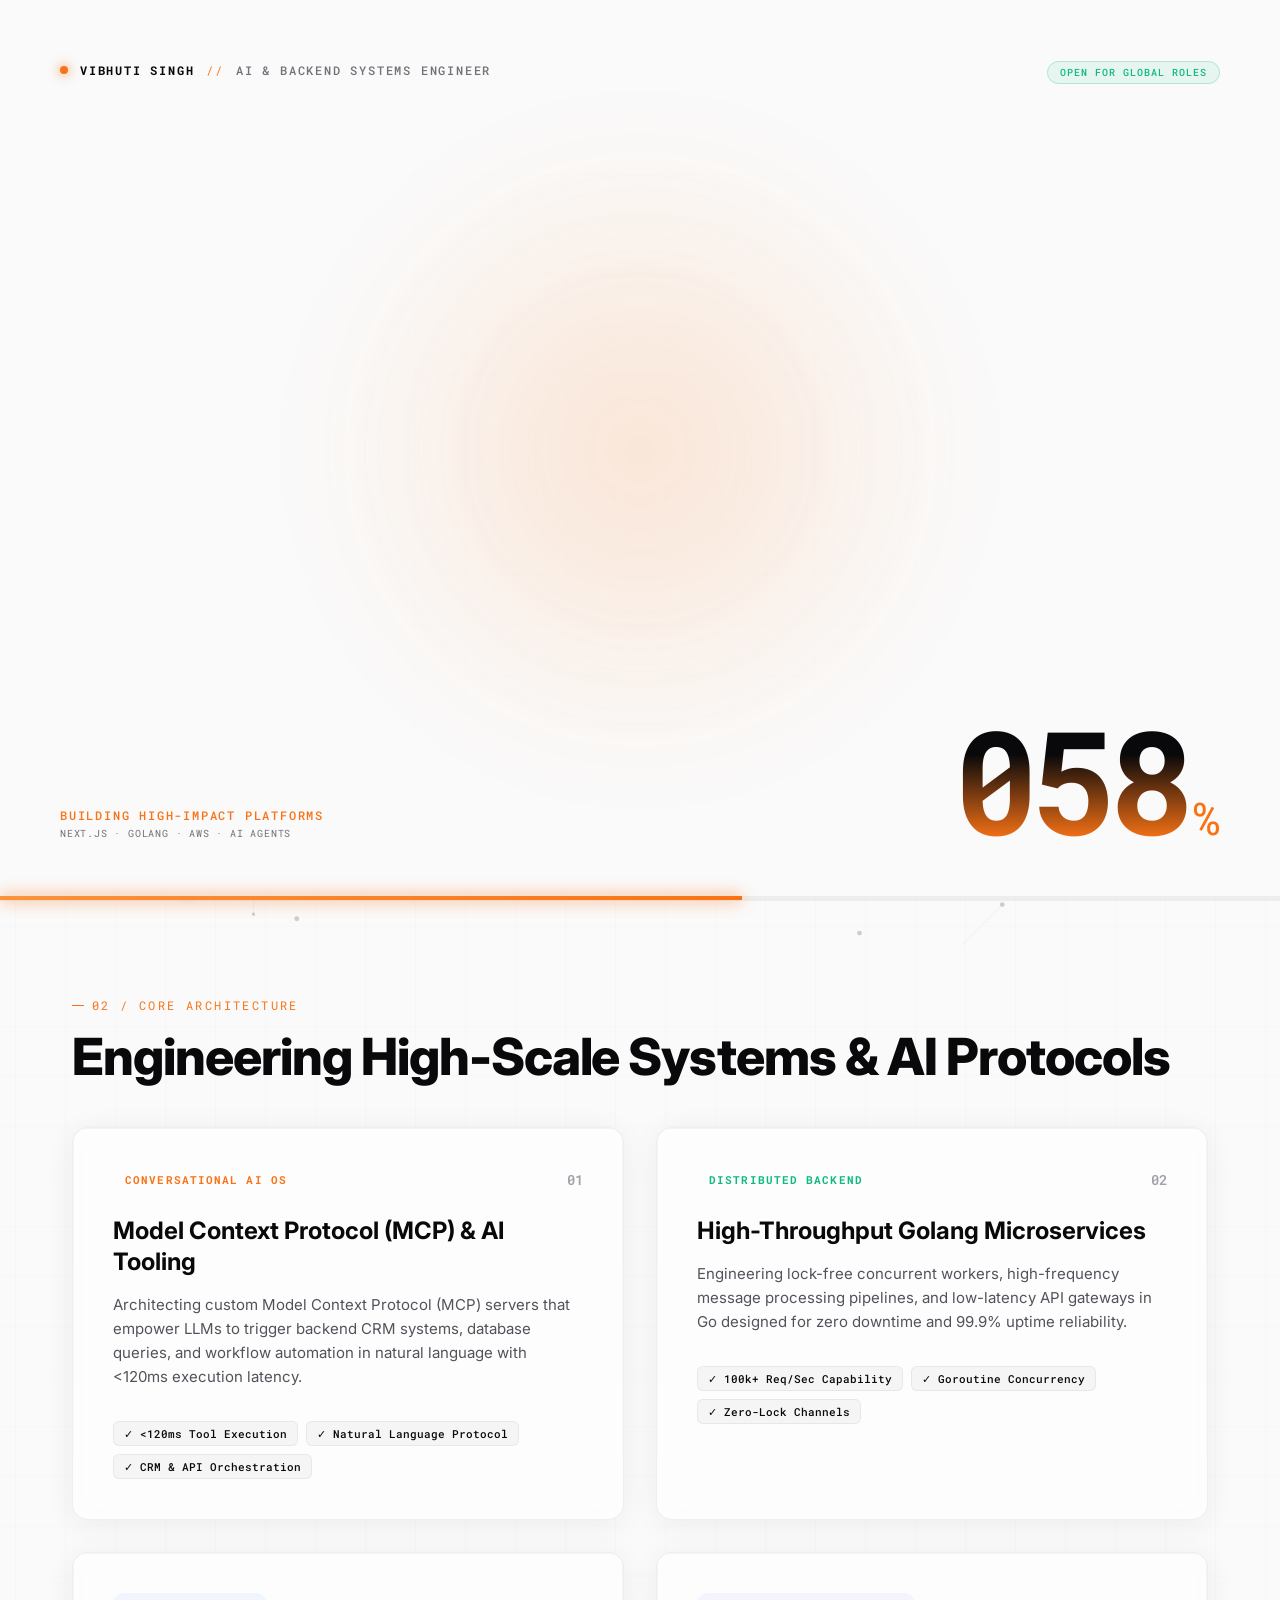
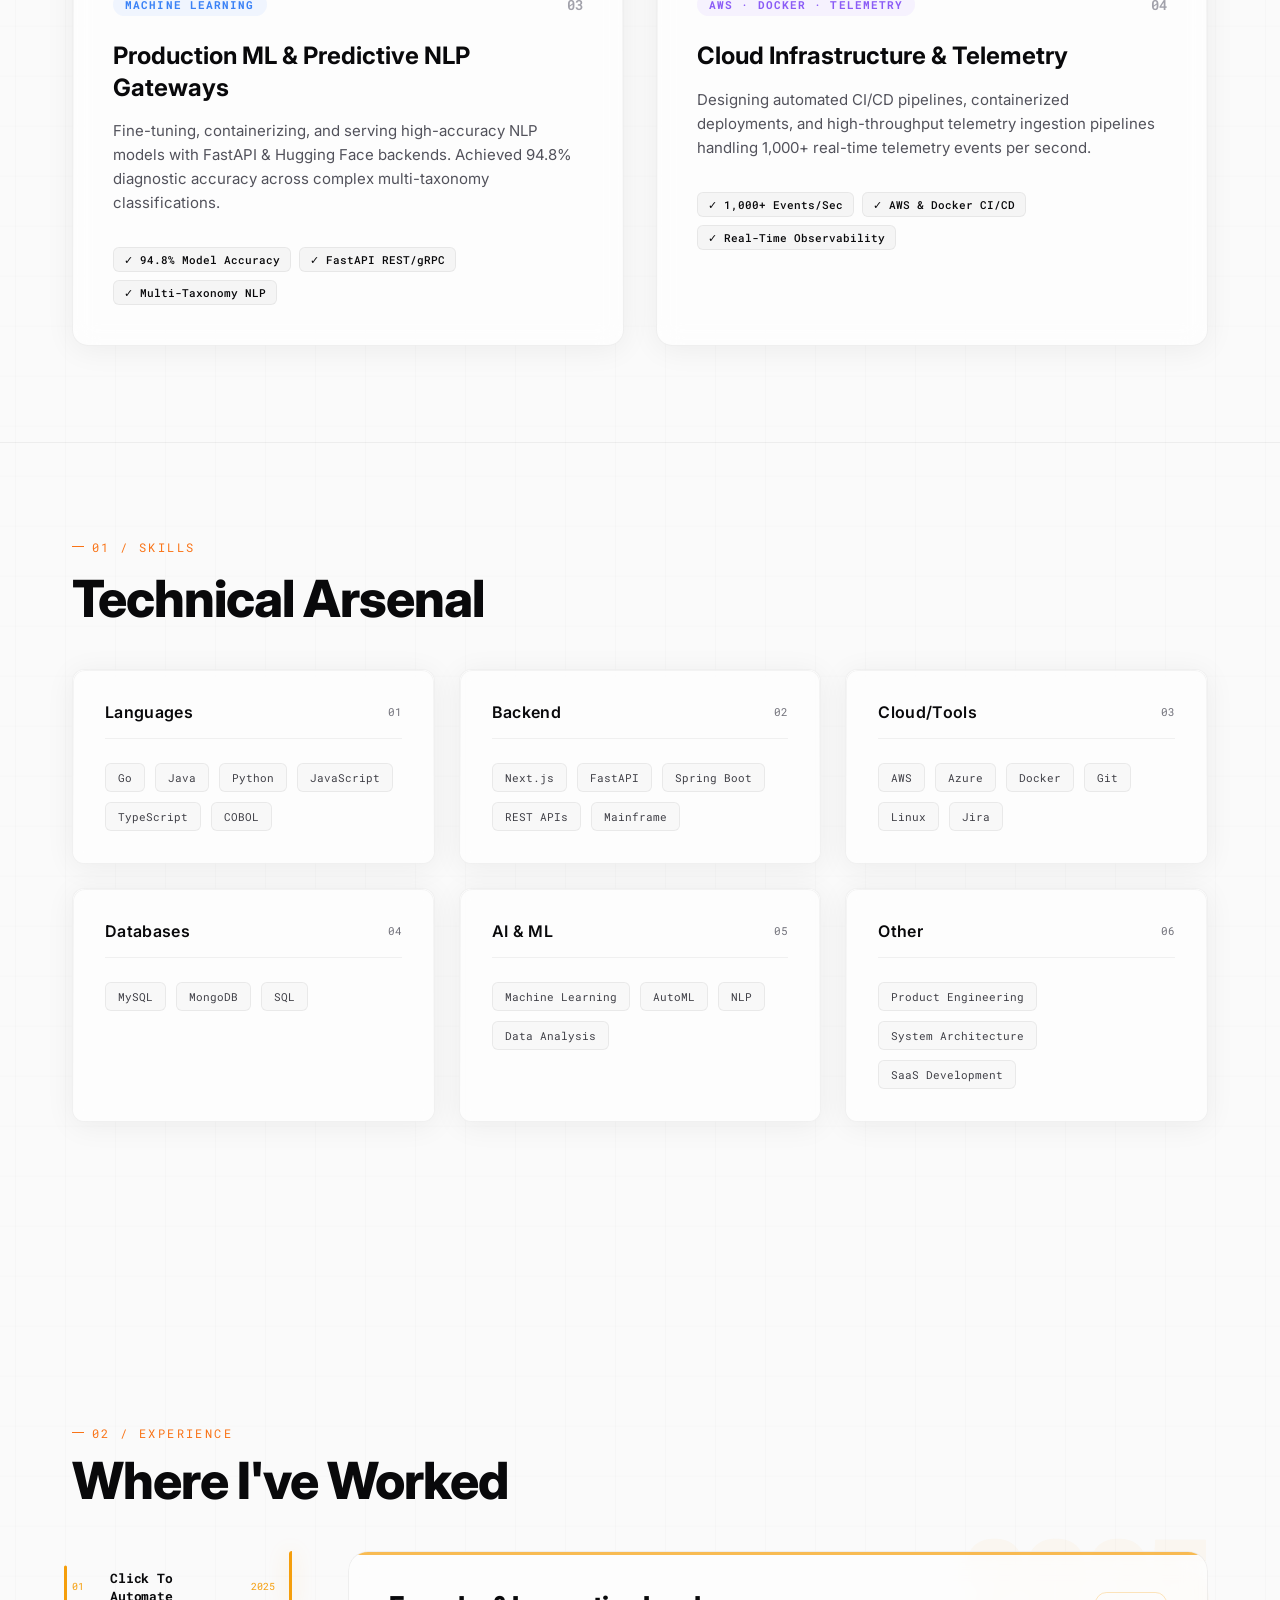
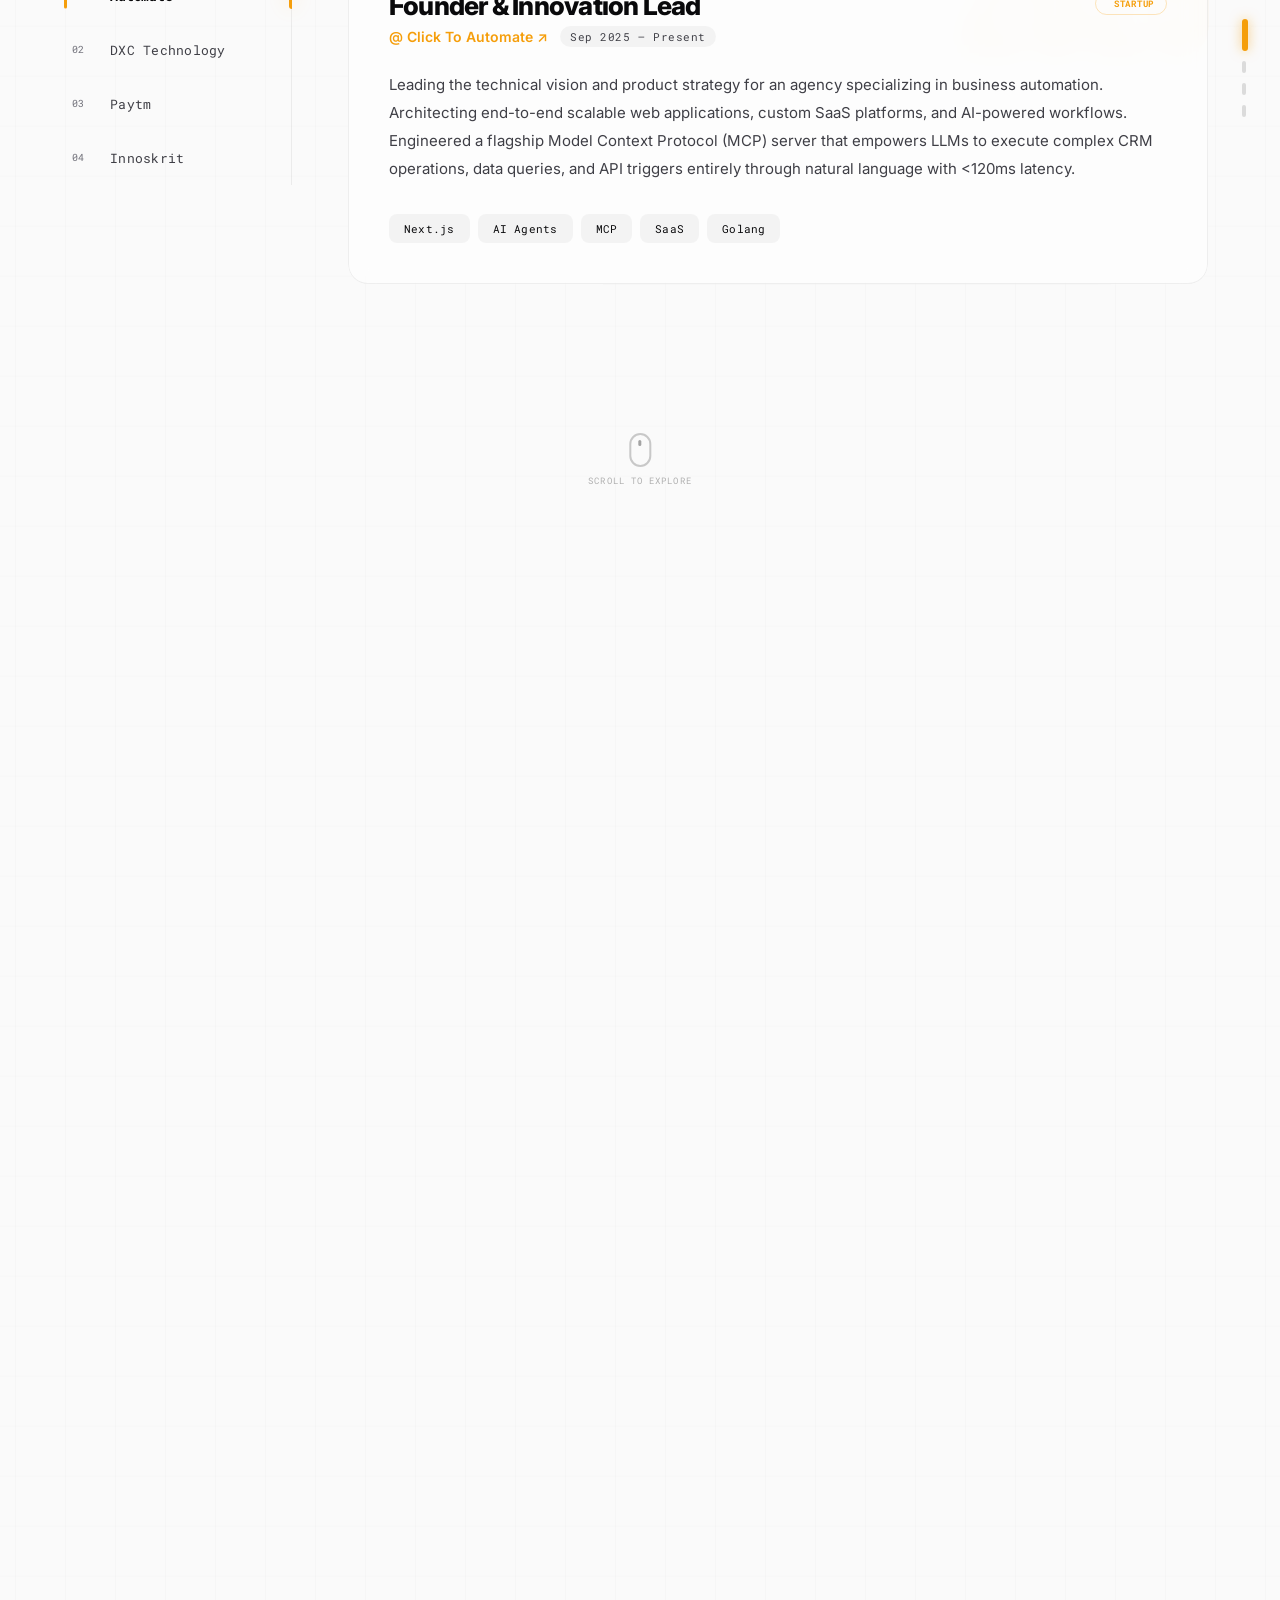
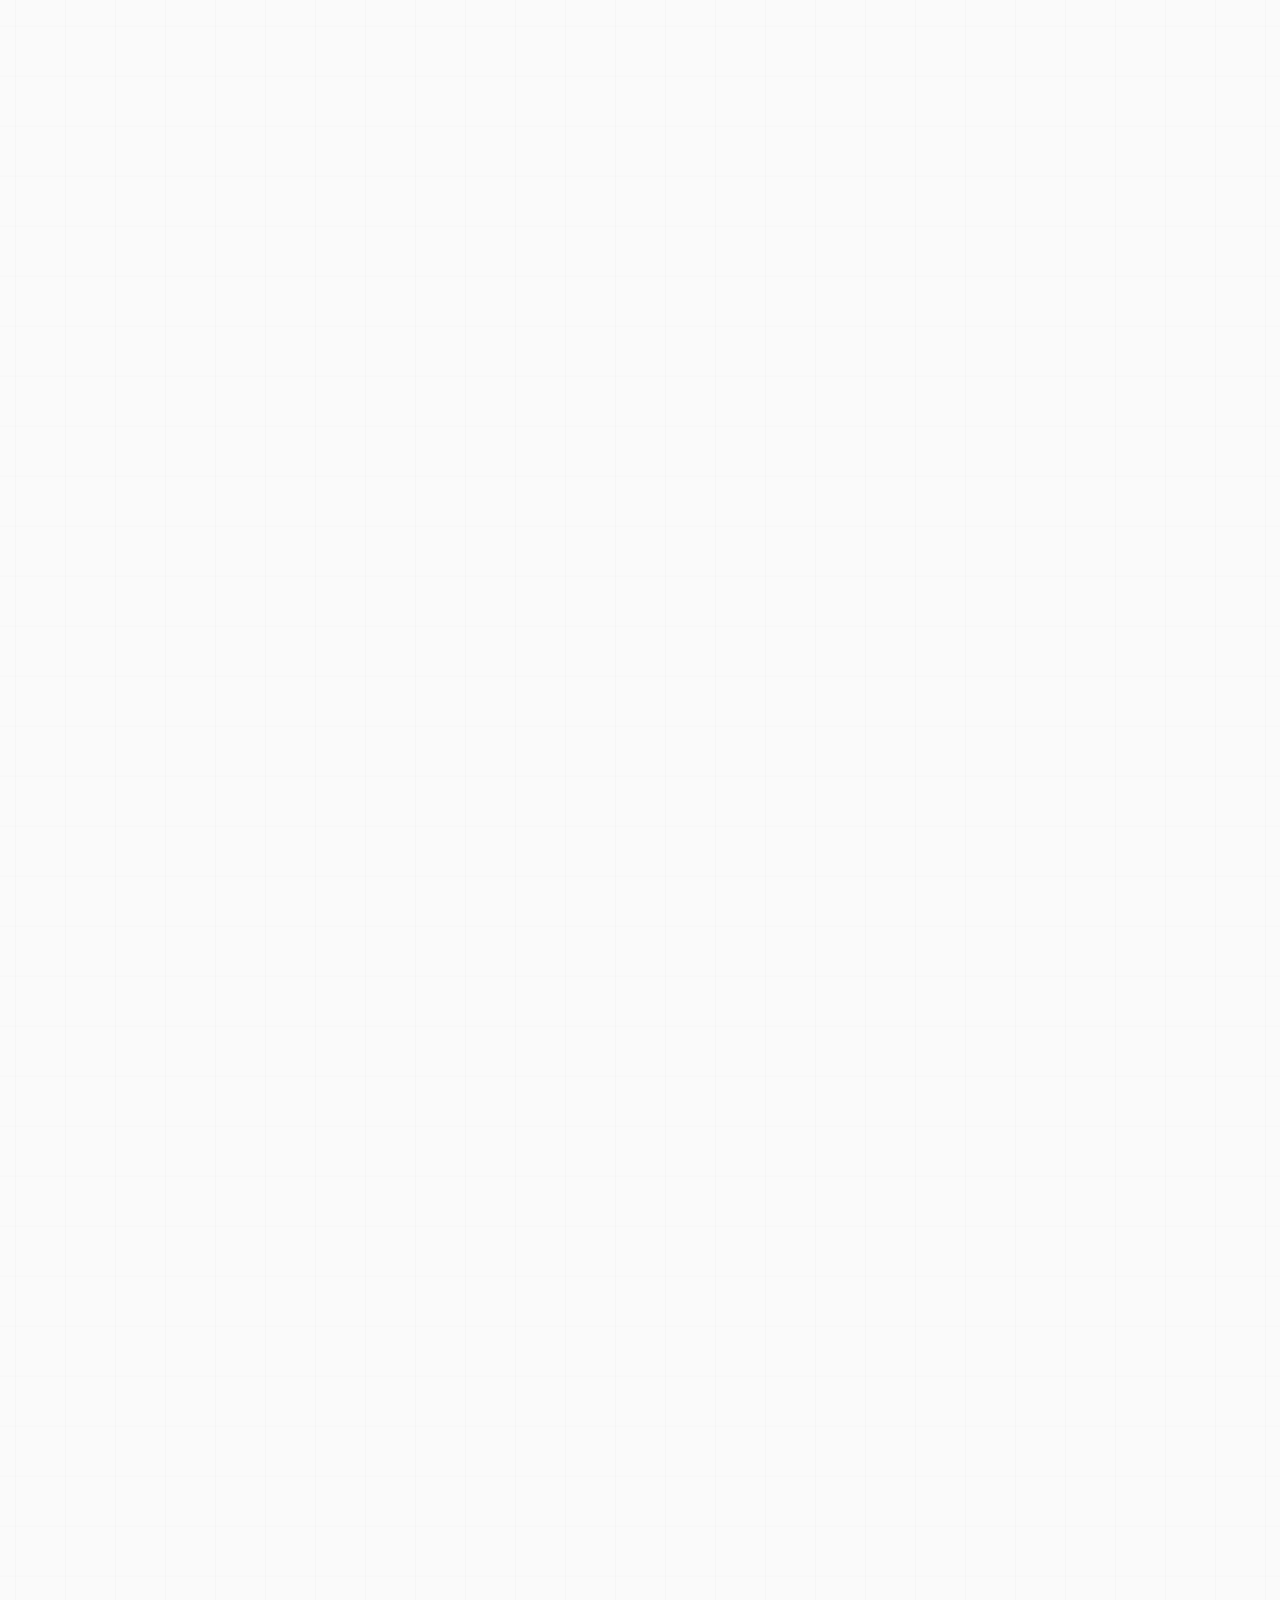
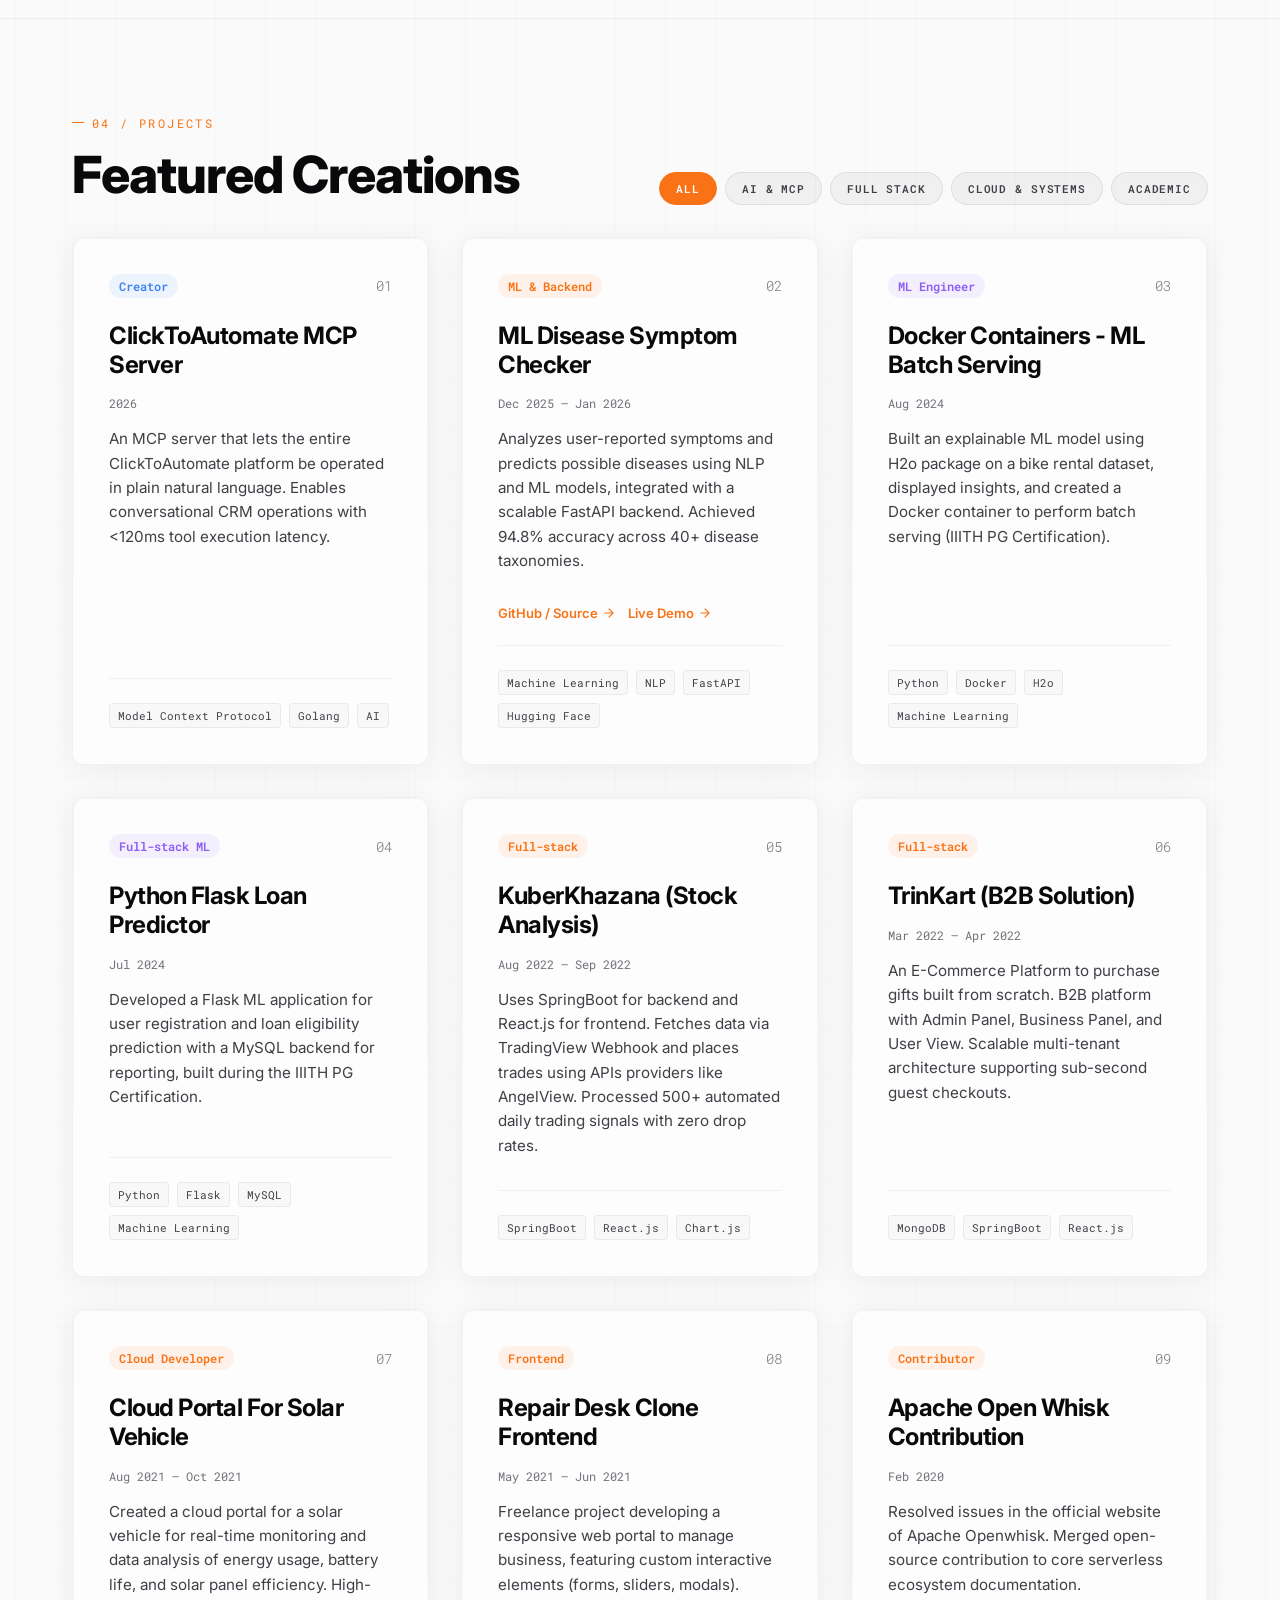
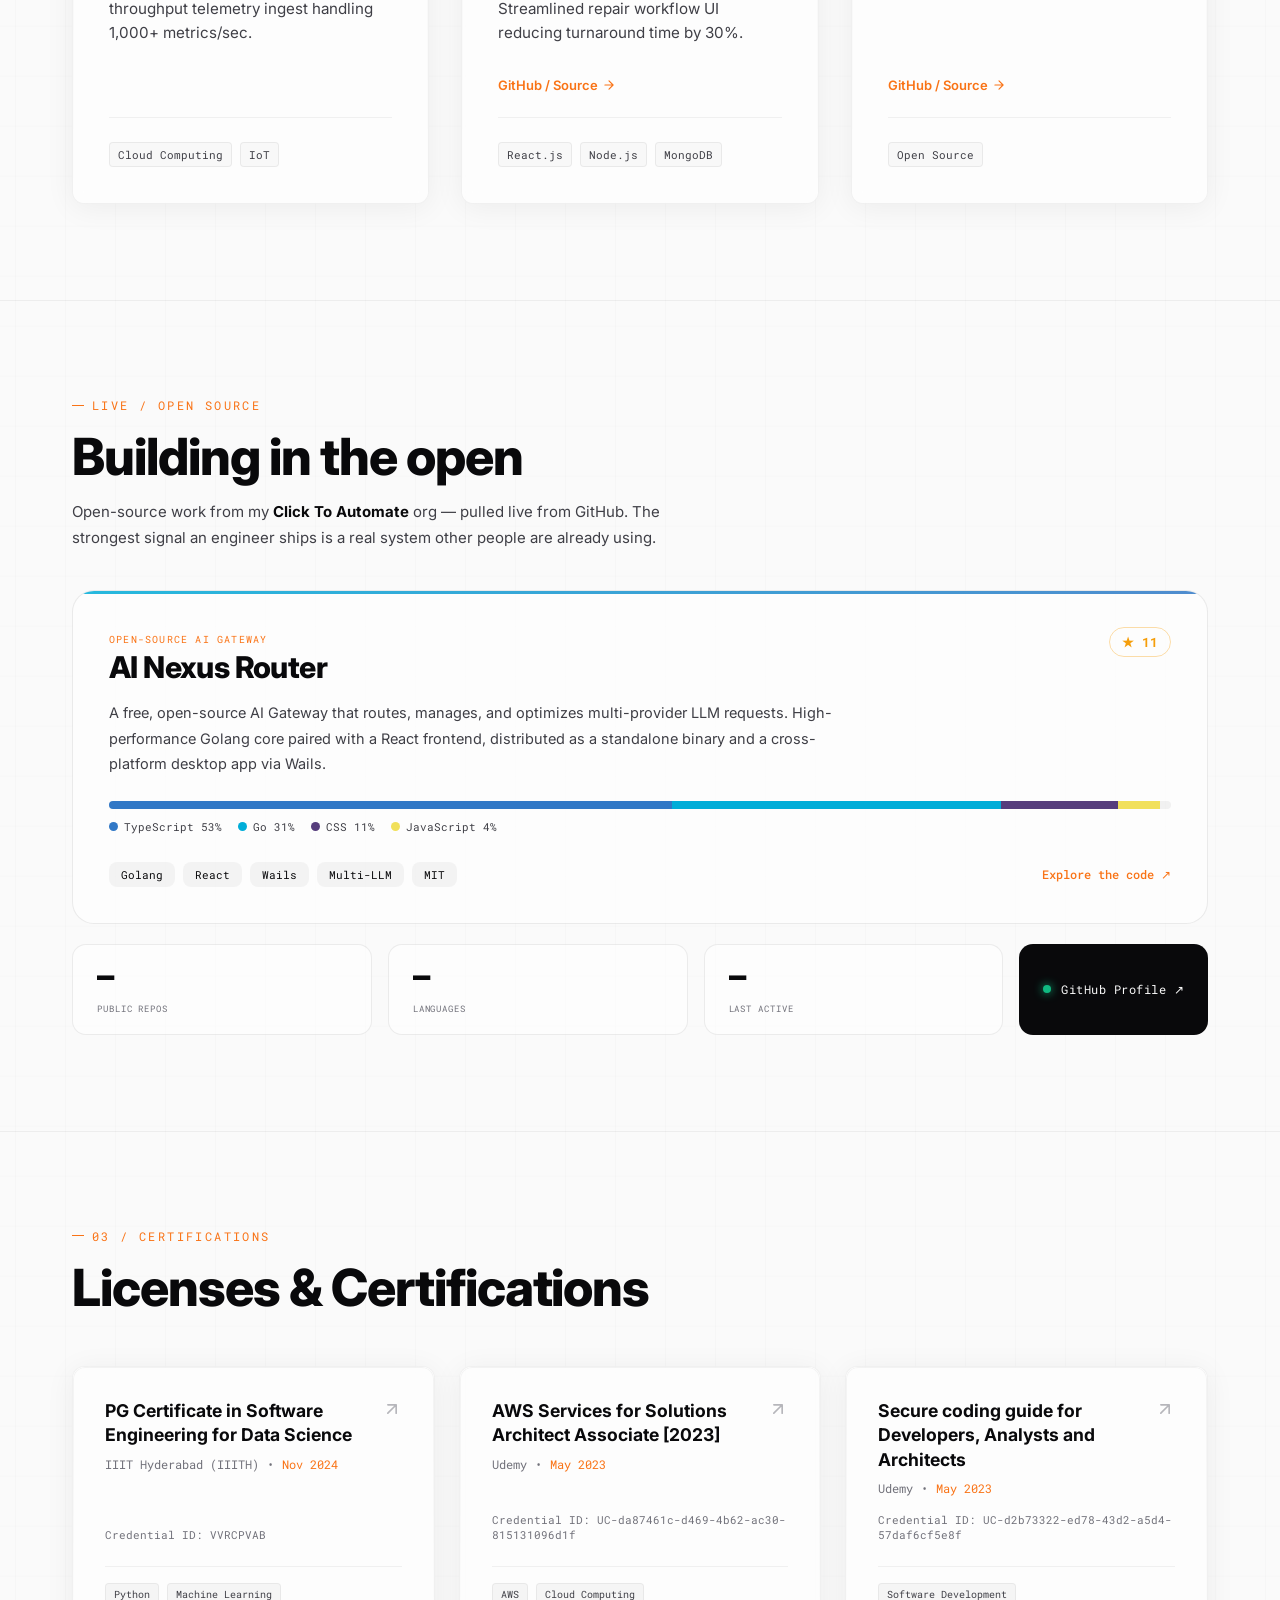
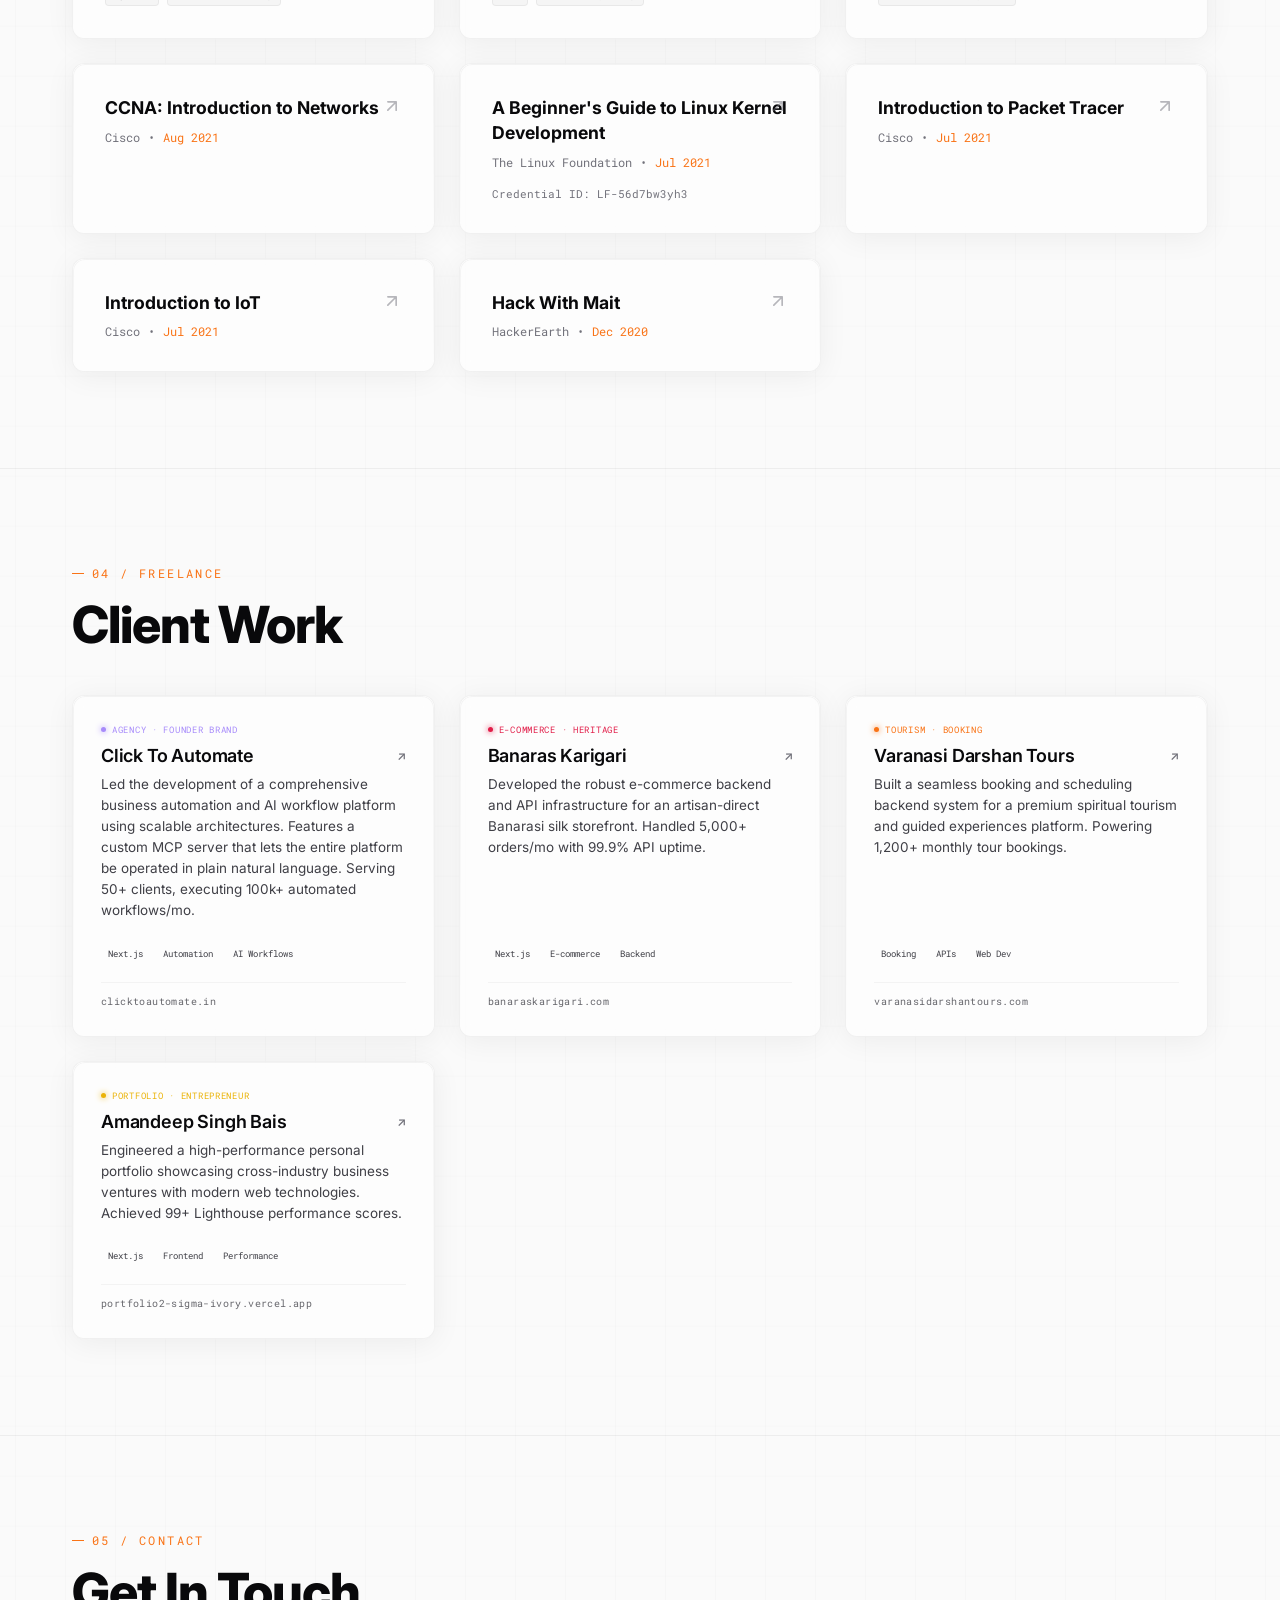
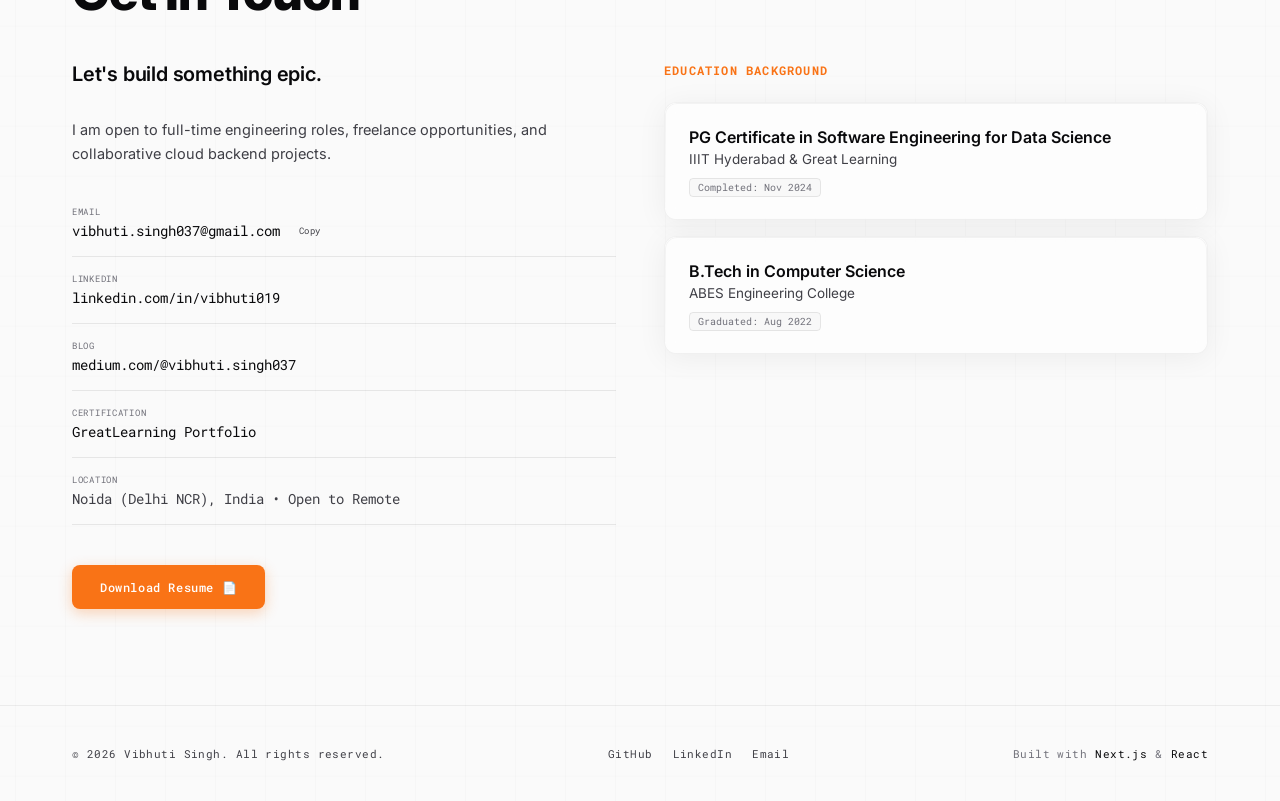
==== commit 33b1cb9d: "Added audio" ====
--- a/index.html
+++ b/index.html
@@ -1 +1 @@
-<!DOCTYPE html><html lang="en"><head><meta charSet="utf-8"/><meta name="viewport" content="width=device-width, initial-scale=1"/><link rel="stylesheet" href="/_next/static/css/dded12dc6b4d5a55.css" data-precedence="next"/><link rel="stylesheet" href="/_next/static/css/38a0144a98792cd6.css" data-precedence="next"/><link rel="preload" as="script" fetchPriority="low" href="/_next/static/chunks/webpack-2feb6e2bdcfde313.js"/><script src="/_next/static/chunks/fd9d1056-4e1a26e2d413ba3c.js" async=""></script><script src="/_next/static/chunks/23-4f38060f529a61ab.js" async=""></script><script src="/_next/static/chunks/main-app-5ba899a2d66047d4.js" async=""></script><script src="/_next/static/chunks/59-5b0ca7dde58f4976.js" async=""></script><script src="/_next/static/chunks/app/page-f87d9412d7a6efa4.js" async=""></script><script src="/_next/static/chunks/app/layout-b6c55c788e84d014.js" async=""></script><link rel="preconnect" href="https://fonts.googleapis.com"/><link rel="preconnect" href="https://fonts.gstatic.com" crossorigin="anonymous"/><link rel="preload" as="style" href="https://fonts.googleapis.com/css2?family=Bebas+Neue&amp;family=Roboto+Mono:wght@300;400;500;600;700&amp;family=Inter:wght@300;400;500;600;700;800&amp;display=swap"/><title>Vibhuti Singh — AI &amp; Backend Systems Engineer</title><meta name="description" content="Vibhuti Singh is an AI &amp; Backend Systems Engineer building high-scale Golang microservices, AI-agent tooling (MCP), and open-source AI infrastructure — including the open-source ClickToAutomate AI Nexus Router (Go + React). Software Engineer 2 at DXC Technology and founder of Click To Automate."/><link rel="author" href="https://vibhuti019.github.io"/><meta name="author" content="Vibhuti Singh"/><meta name="keywords" content="Vibhuti Singh,AI Engineer,Backend Engineer,Golang,AI Gateway,LLM Router,Model Context Protocol,MCP,AI Nexus Router,Click To Automate,Microservices,Next.js,Open Source,Cloud,Azure,AWS"/><meta name="creator" content="Vibhuti Singh"/><meta name="robots" content="index, follow"/><link rel="canonical" href="https://vibhuti019.github.io"/><meta property="og:title" content="Vibhuti Singh — AI &amp; Backend Systems Engineer"/><meta property="og:description" content="AI &amp; Backend Systems Engineer building Golang microservices, MCP-based AI-agent tooling, and open-source AI infrastructure like the ClickToAutomate AI Nexus Router."/><meta property="og:url" content="https://vibhuti019.github.io"/><meta property="og:site_name" content="Vibhuti Singh Portfolio"/><meta property="og:locale" content="en_US"/><meta property="og:image" content="https://vibhuti019.github.io/og-image.png"/><meta property="og:image:width" content="1200"/><meta property="og:image:height" content="630"/><meta property="og:image:alt" content="Vibhuti Singh Portfolio Image"/><meta property="og:type" content="website"/><meta name="twitter:card" content="summary_large_image"/><meta name="twitter:title" content="Vibhuti Singh — AI &amp; Backend Systems Engineer"/><meta name="twitter:description" content="AI &amp; Backend Systems Engineer building Golang microservices, MCP-based AI-agent tooling, and open-source AI infrastructure like the ClickToAutomate AI Nexus Router."/><meta name="twitter:image" content="https://vibhuti019.github.io/og-image.png"/><link rel="icon" href="/icon.jpeg?94a98af44926566b" type="image/jpeg" sizes="738x738"/><link href="https://fonts.googleapis.com/css2?family=Bebas+Neue&amp;family=Roboto+Mono:wght@300;400;500;600;700&amp;family=Inter:wght@300;400;500;600;700;800&amp;display=swap" rel="stylesheet"/><script type="application/ld+json">{"@context":"https://schema.org","@graph":[{"@type":"WebSite","@id":"https://vibhuti019.github.io/#website","url":"https://vibhuti019.github.io","name":"Vibhuti Singh — Portfolio","inLanguage":"en","about":{"@id":"https://vibhuti019.github.io/#person"}},{"@type":"Person","@id":"https://vibhuti019.github.io/#person","name":"Vibhuti Singh","url":"https://vibhuti019.github.io","image":"https://vibhuti019.github.io/image.jpeg","jobTitle":"AI & Backend Systems Engineer","description":"AI & Backend Systems Engineer building high-scale Golang microservices, MCP-based AI-agent tooling, and open-source AI infrastructure such as the ClickToAutomate AI Nexus Router.","email":"mailto:vibhuti.singh037@gmail.com","address":{"@type":"PostalAddress","addressLocality":"Noida (Delhi NCR)","addressCountry":"IN"},"worksFor":[{"@type":"Organization","name":"DXC Technology"},{"@type":"Organization","name":"Click To Automate","url":"https://clicktoautomate.in"}],"sameAs":["https://github.com/vibhuti019","https://github.com/Click-To-Automate","https://linkedin.com/in/vibhuti019","https://medium.com/@vibhuti.singh037"],"knowsAbout":["Golang","AI Gateway","LLM Routing","Model Context Protocol","Microservices","Next.js","Azure","AWS","System Design","Open Source"],"alumniOf":[{"@type":"CollegeOrUniversity","name":"IIIT Hyderabad & Great Learning"},{"@type":"CollegeOrUniversity","name":"ABES Engineering College"}]},{"@type":"SoftwareSourceCode","@id":"https://vibhuti019.github.io/#ai-nexus-router","name":"ClickToAutomate AI Nexus Router","description":"A free, open-source AI Gateway that routes, manages, and optimizes multi-provider LLM requests. High-performance Golang core paired with a React frontend, distributed as a standalone binary and a cross-platform desktop app via Wails.","codeRepository":"https://github.com/Click-To-Automate/ClickToAutomate-AI-Nexus-Router","programmingLanguage":["Go","TypeScript"],"license":"https://opensource.org/licenses/MIT","keywords":"AI Gateway, LLM Router, Model Context Protocol, Golang, Wails, open source","author":{"@id":"https://vibhuti019.github.io/#person"}}]}</script><script src="/_next/static/chunks/polyfills-78c92fac7aa8fdd8.js" noModule=""></script></head><body><div style="position:relative;min-height:100vh;background:var(--bg-dark)"><a href="#main-content" class="skip-link">Skip to content</a><div><div class="grid-overlay" style="opacity:0.5"></div><div style="position:fixed;top:-5vh;left:-5vw;width:110vw;height:110vh;z-index:1;cursor:grab;user-select:none;pointer-events:auto"><canvas style="display:block;width:100%;height:100%"></canvas></div><header style="position:fixed;top:0;left:0;right:0;z-index:1000;height:80px;display:flex;align-items:center;transition:all 0.3s ease;background:transparent;backdrop-filter:none;border-bottom:1px solid transparent;box-shadow:none" class="jsx-ea0b66179099996f"><div style="display:flex;align-items:center;justify-content:space-between" class="jsx-ea0b66179099996f container"><div style="display:flex;align-items:center;gap:12px" class="jsx-ea0b66179099996f"><span style="font-family:var(--font-heading);font-size:1.4rem;color:var(--text-primary);letter-spacing:0.08em;padding:2px 8px;border:1px solid rgba(255, 255, 255, 0.1);border-radius:4px;background:rgba(255, 255, 255, 0.02);cursor:pointer" class="jsx-ea0b66179099996f">VS</span><span style="font-family:var(--font-mono);font-size:9px;background:rgba(16, 185, 129, 0.1);color:var(--emerald);border:1px solid rgba(16, 185, 129, 0.2);padding:2px 8px;border-radius:4px;letter-spacing:0.08em;font-weight:500;display:flex;align-items:center;gap:4px" class="jsx-ea0b66179099996f nav-avail-badge"><span style="width:4px;height:4px;border-radius:50%;background:var(--emerald);box-shadow:0 0 6px var(--emerald);display:inline-block" class="jsx-ea0b66179099996f pulse-dot"></span>OPEN TO WORK</span></div><nav style="display:flex;align-items:center;gap:4px" class="jsx-ea0b66179099996f hide-mobile-nav"><button style="background:none;border:none;padding:6px 12px;font-family:var(--font-mono);font-size:11px;letter-spacing:0.05em;cursor:pointer;color:var(--text-primary);position:relative;transition:color 0.25s" class="jsx-ea0b66179099996f">Home<span style="position:absolute;bottom:-4px;left:12px;right:12px;height:1px;background:var(--primary);box-shadow:0 0 8px var(--primary)" class="jsx-ea0b66179099996f"></span></button><button style="background:none;border:none;padding:6px 12px;font-family:var(--font-mono);font-size:11px;letter-spacing:0.05em;cursor:pointer;color:var(--text-secondary);position:relative;transition:color 0.25s" class="jsx-ea0b66179099996f">Skills</button><button style="background:none;border:none;padding:6px 12px;font-family:var(--font-mono);font-size:11px;letter-spacing:0.05em;cursor:pointer;color:var(--text-secondary);position:relative;transition:color 0.25s" class="jsx-ea0b66179099996f">Experience</button><button style="background:none;border:none;padding:6px 12px;font-family:var(--font-mono);font-size:11px;letter-spacing:0.05em;cursor:pointer;color:var(--text-secondary);position:relative;transition:color 0.25s" class="jsx-ea0b66179099996f">Projects</button><button style="background:none;border:none;padding:6px 12px;font-family:var(--font-mono);font-size:11px;letter-spacing:0.05em;cursor:pointer;color:var(--text-secondary);position:relative;transition:color 0.25s" class="jsx-ea0b66179099996f">Certifications</button><button style="background:none;border:none;padding:6px 12px;font-family:var(--font-mono);font-size:11px;letter-spacing:0.05em;cursor:pointer;color:var(--text-secondary);position:relative;transition:color 0.25s" class="jsx-ea0b66179099996f">Freelance</button><button style="background:none;border:none;padding:6px 12px;font-family:var(--font-mono);font-size:11px;letter-spacing:0.05em;cursor:pointer;color:var(--text-secondary);position:relative;transition:color 0.25s" class="jsx-ea0b66179099996f">Contact</button></nav><div class="jsx-ea0b66179099996f"><button style="background:rgba(0,0,0,0.03);color:var(--text-primary);border:1px solid rgba(0,0,0,0.08);padding:8px 16px;border-radius:6px;font-family:var(--font-mono);font-size:11px;cursor:pointer;transition:background 0.25s, border-color 0.25s, box-shadow 0.25s;box-shadow:0 2px 8px rgba(0,0,0,0.3)" class="jsx-ea0b66179099996f">Say Hello →</button></div></div></header><main id="main-content" style="position:relative;z-index:5"><section id="home" style="min-height:100svh;display:flex;flex-direction:column;justify-content:center;position:relative;overflow:hidden;padding-top:clamp(80px, 12vw, 120px);padding-bottom:40px;background:transparent" class="jsx-64ec365a6d97a92a"><div class="jsx-64ec365a6d97a92a grid-overlay"></div><div style="position:absolute;top:0;left:0;right:0;bottom:0;pointer-events:none;z-index:2;background:none;transition:background 0.15s ease" class="jsx-64ec365a6d97a92a"></div><div style="top:-10%;left:-10%;background:radial-gradient(circle, rgba(99,102,241,0.06) 0%, transparent 60%)" class="jsx-64ec365a6d97a92a glow-blob"></div><div style="bottom:10%;right:-10%;background:radial-gradient(circle, rgba(251,146,60,0.05) 0%, transparent 60%)" class="jsx-64ec365a6d97a92a glow-blob"></div><div style="position:relative;z-index:5" class="jsx-64ec365a6d97a92a container"><div style="display:flex;align-items:center;justify-content:space-between;gap:40px;flex-wrap:wrap" class="jsx-64ec365a6d97a92a"><div style="flex:1 1 500px;z-index:5;opacity:0;transform:translateY(30px);transition:opacity 1.2s cubic-bezier(0.16, 1, 0.3, 1) 1.0s, transform 1.2s cubic-bezier(0.16, 1, 0.3, 1) 1.0s" class="jsx-64ec365a6d97a92a"><div style="font-family:var(--font-mono);font-size:12px;color:var(--primary);letter-spacing:0.15em;margin-bottom:1.5rem;display:flex;align-items:center;gap:12px" class="jsx-64ec365a6d97a92a"><span style="width:20px;height:1px;background:var(--primary);display:inline-block" class="jsx-64ec365a6d97a92a"></span><span class="jsx-64ec365a6d97a92a">PORTFOLIO — 2026</span></div><h1 style="font-size:clamp(56px, 8.5vw, 120px);font-family:var(--font-sans);font-weight:800;line-height:0.9;letter-spacing:-0.04em;margin-bottom:2rem" class="jsx-64ec365a6d97a92a"><span style="display:block" class="jsx-64ec365a6d97a92a primary-gradient-text">Vibhuti</span><span style="display:block;color:transparent;-webkit-text-stroke:1.5px rgba(0, 0, 0, 0.15)" class="jsx-64ec365a6d97a92a">Singh.</span></h1><h2 style="font-size:clamp(18px, 2.5vw, 24px);font-weight:500;color:var(--text-primary);font-family:var(--font-mono);margin-bottom:1.5rem;min-height:36px;line-height:1.4" class="jsx-64ec365a6d97a92a">I am an<span class="jsx-64ec365a6d97a92a content-site"></span></h2><p style="font-family:var(--font-sans);font-size:clamp(15px, 2vw, 19px);color:var(--text-secondary);max-width:560px;line-height:1.6;margin-bottom:2.5rem;font-weight:400" class="jsx-64ec365a6d97a92a">I build <span style="color:var(--text-primary);font-weight:500" class="jsx-64ec365a6d97a92a">AI-native platforms</span> — most recently an SMB automation OS you can run in plain natural language through a <span style="color:var(--primary);font-weight:500" class="jsx-64ec365a6d97a92a">custom MCP server</span>. Next.js · Golang · AWS.</p><div style="display:flex;gap:12px;flex-wrap:wrap;margin-bottom:3rem" class="jsx-64ec365a6d97a92a"><button data-cursor="EXPLORE" style="background:var(--primary);color:#ffffff;border:none;padding:14px 28px;border-radius:8px;font-family:var(--font-mono);font-size:12px;letter-spacing:0.05em;font-weight:500;cursor:pointer;transition:background 0.3s, transform 0.3s, box-shadow 0.3s;box-shadow:0 4px 14px rgba(249, 115, 22, 0.3)" class="jsx-64ec365a6d97a92a">Explore Projects ↓</button><button data-cursor="HIRE" style="background:transparent;color:var(--text-primary);border:1px solid rgba(0, 0, 0, 0.1);padding:13px 28px;border-radius:8px;font-family:var(--font-mono);font-size:12px;letter-spacing:0.05em;font-weight:500;cursor:pointer;transition:background 0.3s, border-color 0.3s, transform 0.3s" class="jsx-64ec365a6d97a92a">Get In Touch ↗</button><a data-cursor="RESUME" href="/VibhutiSingh-Resume.pdf" download="Vibhuti-Singh-Resume.pdf" target="_blank" rel="noopener noreferrer" style="background:transparent;color:var(--text-primary);border:1px solid rgba(0, 0, 0, 0.1);padding:13px 28px;border-radius:8px;font-family:var(--font-mono);font-size:12px;letter-spacing:0.05em;font-weight:500;cursor:pointer;transition:background 0.3s, border-color 0.3s, transform 0.3s;text-decoration:none;display:inline-flex;align-items:center" class="jsx-64ec365a6d97a92a">Download Resume 📄</a></div><div style="display:grid;grid-template-columns:repeat(auto-fit, minmax(min(100%, 110px), 1fr));gap:16px;padding-top:20px;border-top:1px solid rgba(0, 0, 0, 0.08);max-width:560px" class="jsx-64ec365a6d97a92a"><div class="jsx-64ec365a6d97a92a"><span style="font-family:var(--font-mono);font-size:clamp(24px, 3vw, 36px);font-weight:800;color:#09090b;display:block;line-height:1" class="jsx-64ec365a6d97a92a">04+</span><span style="font-family:var(--font-mono);font-size:10px;color:#71717a;letter-spacing:0.1em;margin-top:6px;display:block" class="jsx-64ec365a6d97a92a">YRS EXP</span></div><div class="jsx-64ec365a6d97a92a"><span style="font-family:var(--font-mono);font-size:clamp(24px, 3vw, 36px);font-weight:800;color:var(--primary);display:block;line-height:1" class="jsx-64ec365a6d97a92a">99.9%</span><span style="font-family:var(--font-mono);font-size:10px;color:#71717a;letter-spacing:0.1em;margin-top:6px;display:block" class="jsx-64ec365a6d97a92a">UPTIME STD</span></div><div class="jsx-64ec365a6d97a92a"><span style="font-family:var(--font-mono);font-size:clamp(24px, 3vw, 36px);font-weight:800;color:#09090b;display:block;line-height:1" class="jsx-64ec365a6d97a92a">100k+</span><span style="font-family:var(--font-mono);font-size:10px;color:#71717a;letter-spacing:0.1em;margin-top:6px;display:block" class="jsx-64ec365a6d97a92a">AUTOMATIONS</span></div><div class="jsx-64ec365a6d97a92a"><span style="font-family:var(--font-mono);font-size:clamp(24px, 3vw, 36px);font-weight:800;color:var(--emerald);display:block;line-height:1" class="jsx-64ec365a6d97a92a">04+</span><span style="font-family:var(--font-mono);font-size:10px;color:#71717a;letter-spacing:0.1em;margin-top:6px;display:block" class="jsx-64ec365a6d97a92a">PROD APPS</span></div></div></div><div style="flex:1 1 400px;display:flex;justify-content:center;z-index:10;width:100%;height:480px;max-height:80vh;opacity:0;transform:translateY(30px);transition:opacity 1.2s cubic-bezier(0.16, 1, 0.3, 1) 1.4s, transform 1.2s cubic-bezier(0.16, 1, 0.3, 1) 1.4s" class="jsx-64ec365a6d97a92a hero-cube-container"><div style="transform:scale(0.9) translateY(50px);display:flex;justify-content:center;align-items:center;transform-style:preserve-3d;perspective:1000px"><div class="cubes" id="AnimationCube"><div class="cube" data-cube="111"><div class="cube-wrap"><div class="cube-top"><div class="shadow-z" data-cube="112"></div></div><div class="cube-bottom"></div><div class="cube-front-left-004"></div><div class="cube-front-right"></div><div class="cube-back-left"></div><div class="cube-back-right"></div></div></div><div class="cube" data-cube="121"><div class="cube-wrap"><div class="cube-top"></div><div class="cube-bottom"></div><div class="cube-front-left"></div><div class="cube-front-right"></div><div class="cube-back-left"></div><div class="cube-back-right"></div></div></div><div class="cube" data-cube="131"><div class="cube-wrap"><div class="cube-top"><div class="shadow-z" data-cube="132"></div></div><div class="cube-bottom"></div><div class="cube-front-left"></div><div class="cube-front-right"></div><div class="cube-back-left"></div><div class="cube-back-right"></div></div></div><div class="cube" data-cube="211"><div class="cube-wrap"><div class="cube-top"><div class="shadow-flip" data-cube="111"></div><div class="shadow-y" data-cube="111"></div><div class="shadow-z" data-cube="212"></div></div><div class="cube-bottom"></div><div class="cube-front-left-005"></div><div class="cube-front-right"></div><div class="cube-back-left"></div><div class="cube-back-right"></div></div></div><div class="cube" data-cube="221"><div class="cube-wrap"><div class="cube-top"><div class="shadow-flip" data-cube="121"></div><div class="shadow-y" data-cube="121"></div></div><div class="cube-bottom"></div><div class="cube-front-left"></div><div class="cube-front-right"></div><div class="cube-back-left"></div><div class="cube-back-right"></div></div></div><div class="cube" data-cube="231"><div class="cube-wrap"><div class="cube-top"><div class="shadow-flip" data-cube="131"></div><div class="shadow-y" data-cube="131"></div></div><div class="cube-bottom"></div><div class="cube-front-left"></div><div class="cube-front-right"></div><div class="cube-back-left"></div><div class="cube-back-right"></div></div></div><div class="cube" data-cube="311"><div class="cube-wrap"><div class="cube-top"><div class="shadow-flip" data-cube="211"></div><div class="shadow-y" data-cube="211"></div><div class="shadow-z" data-cube="312"></div></div><div class="cube-bottom"></div><div class="cube-front-left-006"></div><div class="cube-front-right-006"></div><div class="cube-back-left"></div><div class="cube-back-right"></div></div></div><div class="cube" data-cube="321"><div class="cube-wrap"><div class="cube-top"><div class="shadow-flip" data-cube="221"></div><div class="shadow-y" data-cube="221"></div><div class="shadow-z" data-cube="322"></div></div><div class="cube-bottom"></div><div class="cube-front-left"></div><div class="cube-front-right-005"></div><div class="cube-back-left"></div><div class="cube-back-right"></div></div></div><div class="cube" data-cube="331"><div class="cube-wrap"><div class="cube-top"><div class="shadow-flip" data-cube="231"></div><div class="shadow-y" data-cube="231"></div><div class="shadow-z" data-cube="332"></div></div><div class="cube-bottom"></div><div class="cube-front-left"></div><div class="cube-front-right-004"></div><div class="cube-back-left"></div><div class="cube-back-right"></div></div></div><div class="cube" data-cube="112"><div class="cube-wrap"><div class="cube-top"></div><div class="cube-bottom"></div><div class="cube-front-left-001"></div><div class="cube-front-right"></div><div class="cube-back-left"></div><div class="cube-back-right"></div></div></div><div class="cube" data-cube="122"><div class="cube-wrap"><div class="cube-top"></div><div class="cube-bottom"></div><div class="cube-front-left"></div><div class="cube-front-right"></div><div class="cube-back-left"></div><div class="cube-back-right"></div></div></div><div class="cube" data-cube="132"><div class="cube-wrap"><div class="cube-top"></div><div class="cube-bottom"></div><div class="cube-front-left"></div><div class="cube-front-right"></div><div class="cube-back-left"></div><div class="cube-back-right"></div></div></div><div class="cube" data-cube="212"><div class="cube-wrap"><div class="cube-top"><div class="shadow-flip" data-cube="112"></div><div class="shadow-y" data-cube="112"></div></div><div class="cube-bottom"></div><div class="cube-front-left-002"></div><div class="cube-front-right"></div><div class="cube-back-left"></div><div class="cube-back-right"></div></div></div><div class="cube" data-cube="222"><div class="cube-wrap"><div class="cube-top"><div class="shadow-flip" data-cube="122"></div><div class="shadow-y" data-cube="122"></div></div><div class="cube-bottom"></div><div class="cube-front-left"></div><div class="cube-front-right"></div><div class="cube-back-left"></div><div class="cube-back-right"></div></div></div><div class="cube" data-cube="232"><div class="cube-wrap"><div class="cube-top"><div class="shadow-flip" data-cube="132"></div><div class="shadow-y" data-cube="132"></div></div><div class="cube-bottom"></div><div class="cube-front-left"></div><div class="cube-front-right"></div><div class="cube-back-left"></div><div class="cube-back-right"></div></div></div><div class="cube" data-cube="312"><div class="cube-wrap"><div class="cube-top"><div class="shadow-flip" data-cube="212"></div><div class="shadow-y" data-cube="212"></div></div><div class="cube-bottom"></div><div class="cube-front-left-003"></div><div class="cube-front-right-003"></div><div class="cube-back-left"></div><div class="cube-back-right"></div></div></div><div class="cube" data-cube="322"><div class="cube-wrap"><div class="cube-top"><div class="shadow-flip" data-cube="222"></div><div class="shadow-y" data-cube="222"></div></div><div class="cube-bottom"></div><div class="cube-front-left"></div><div class="cube-front-right-002"></div><div class="cube-back-left"></div><div class="cube-back-right"></div></div></div><div class="cube" data-cube="332"><div class="cube-wrap"><div class="cube-top"><div class="shadow-flip" data-cube="232"></div><div class="shadow-y" data-cube="232"></div></div><div class="cube-bottom"></div><div class="cube-front-left"></div><div class="cube-front-right-001"></div><div class="cube-back-left"></div><div class="cube-back-right"></div></div></div><div class="cube" data-cube="113"><div class="cube-wrap"><div class="cube-top"><div class="shadow-z" data-cube="111"></div></div><div class="cube-bottom"></div><div class="cube-front-left-007"></div><div class="cube-front-right"></div><div class="cube-back-left"></div><div class="cube-back-right"></div></div></div><div class="cube" data-cube="123"><div class="cube-wrap"><div class="cube-top"><div class="shadow-z" data-cube="121"></div></div><div class="cube-bottom"></div><div class="cube-front-left"></div><div class="cube-front-right"></div><div class="cube-back-left"></div><div class="cube-back-right"></div></div></div><div class="cube" data-cube="133"><div class="cube-wrap"><div class="cube-top"></div><div class="cube-bottom"></div><div class="cube-front-left"></div><div class="cube-front-right"></div><div class="cube-back-left"></div><div class="cube-back-right"></div></div></div><div class="cube" data-cube="213"><div class="cube-wrap"><div class="cube-top"><div class="shadow-flip" data-cube="113"></div><div class="shadow-y" data-cube="113"></div><div class="shadow-z" data-cube="211"></div></div><div class="cube-bottom"></div><div class="cube-front-left-008"></div><div class="cube-front-right"></div><div class="cube-back-left"></div><div class="cube-back-right"></div></div></div><div class="cube" data-cube="223"><div class="cube-wrap"><div class="cube-top"><div class="shadow-y" data-cube="123"></div><div class="shadow-z" data-cube="221"></div></div><div class="cube-bottom"></div><div class="cube-front-left"></div><div class="cube-front-right"></div><div class="cube-back-left"></div><div class="cube-back-right"></div></div></div><div class="cube" data-cube="233"><div class="cube-wrap"><div class="cube-top"><div class="shadow-y" data-cube="133"></div><div class="shadow-z" data-cube="231"></div></div><div class="cube-bottom"></div><div class="cube-front-left"></div><div class="cube-front-right"></div><div class="cube-back-left"></div><div class="cube-back-right"></div></div></div><div class="cube" data-cube="313"><div class="cube-wrap"><div class="cube-top"><div class="shadow-flip" data-cube="213"></div><div class="shadow-y" data-cube="213"></div><div class="shadow-z" data-cube="311"></div></div><div class="cube-bottom"></div><div class="cube-front-left-009"></div><div class="cube-front-right-009"></div><div class="cube-back-left"></div><div class="cube-back-right"></div></div></div><div class="cube" data-cube="323"><div class="cube-wrap"><div class="cube-top"><div class="shadow-flip" data-cube="223"></div><div class="shadow-y" data-cube="223"></div><div class="shadow-z" data-cube="321"></div></div><div class="cube-bottom"></div><div class="cube-front-left"></div><div class="cube-front-right-008"></div><div class="cube-back-left"></div><div class="cube-back-right"></div></div></div><div class="cube" data-cube="333"><div class="cube-wrap"><div class="cube-top"><div class="shadow-flip" data-cube="233"></div><div class="shadow-y" data-cube="233"></div><div class="shadow-z" data-cube="331"></div></div><div class="cube-bottom"></div><div class="cube-front-left"></div><div class="cube-front-right-007"></div><div class="cube-back-left"></div><div class="cube-back-right"></div></div></div><div class="large-shadows"><div class="large-shadow" data-cube="113"></div><div class="large-shadow" data-cube="123"></div><div class="large-shadow" data-cube="133"></div><div class="large-shadow" data-cube="213"></div><div class="large-shadow" data-cube="223"></div><div class="large-shadow" data-cube="233"></div><div class="large-shadow" data-cube="313"></div><div class="large-shadow" data-cube="323"></div><div class="large-shadow" data-cube="333"></div></div></div></div></div></div></div><div style="position:absolute;right:5%;top:12%;padding:12px 18px;background:rgba(0,0,0,0.02);border:1px solid rgba(0,0,0,0.05);border-radius:8px;font-family:var(--font-mono);font-size:11px;color:var(--text-muted);transform:rotate(8deg);pointer-events:none;display:flex;flex-direction:column;gap:4px;z-index:1" class="jsx-64ec365a6d97a92a hide-tablet-dec"><span class="jsx-64ec365a6d97a92a">$ curl vibhuti.dev/profile</span><span style="color:var(--primary)" class="jsx-64ec365a6d97a92a">&gt; fetching active metrics...</span></div></section><section id="capabilities" class="section-padding" style="background:transparent;position:relative"><div class="container"><div class="section-label">02 / CORE ARCHITECTURE</div><h2 class="section-title">Engineering High-Scale Systems &amp; AI Protocols</h2><div style="display:grid;grid-template-columns:repeat(auto-fit, minmax(min(100%, 480px), 1fr));gap:32px;margin-top:2.5rem"><div class="glass-card" data-cursor="CAPABILITY" style="padding:2.5rem;border-radius:16px;background:rgba(255, 255, 255, 0.65);backdrop-filter:blur(12px);border:1px solid rgba(0, 0, 0, 0.06);position:relative;overflow:hidden;transition:transform 0.35s cubic-bezier(0.16, 1, 0.3, 1), border-color 0.35s ease, box-shadow 0.35s ease"><div style="display:flex;justify-content:space-between;align-items:center;margin-bottom:1.5rem"><span style="font-family:var(--font-mono);font-size:11px;font-weight:700;color:var(--primary);background:var(--primary)12;padding:4px 12px;border-radius:20px;letter-spacing:0.1em">CONVERSATIONAL AI OS</span><span style="font-family:var(--font-mono);font-size:14px;color:#a1a1aa;font-weight:600">01</span></div><h3 style="font-family:var(--font-sans);font-size:clamp(20px, 2.5vw, 24px);font-weight:700;color:#09090b;line-height:1.3;margin-bottom:1rem">Model Context Protocol (MCP) &amp; AI Tooling</h3><p style="font-family:var(--font-sans);font-size:15px;color:#52525b;line-height:1.6;margin-bottom:2rem;font-weight:400">Architecting custom Model Context Protocol (MCP) servers that empower LLMs to trigger backend CRM systems, database queries, and workflow automation in natural language with &lt;120ms execution latency.</p><div style="display:flex;gap:8px;flex-wrap:wrap;margin-top:auto"><span style="font-family:var(--font-mono);font-size:11px;color:#09090b;background:rgba(0, 0, 0, 0.03);border:1px solid rgba(0, 0, 0, 0.06);padding:4px 10px;border-radius:6px;font-weight:500">✓ <!-- -->&lt;120ms Tool Execution</span><span style="font-family:var(--font-mono);font-size:11px;color:#09090b;background:rgba(0, 0, 0, 0.03);border:1px solid rgba(0, 0, 0, 0.06);padding:4px 10px;border-radius:6px;font-weight:500">✓ <!-- -->Natural Language Protocol</span><span style="font-family:var(--font-mono);font-size:11px;color:#09090b;background:rgba(0, 0, 0, 0.03);border:1px solid rgba(0, 0, 0, 0.06);padding:4px 10px;border-radius:6px;font-weight:500">✓ <!-- -->CRM &amp; API Orchestration</span></div></div><div class="glass-card" data-cursor="CAPABILITY" style="padding:2.5rem;border-radius:16px;background:rgba(255, 255, 255, 0.65);backdrop-filter:blur(12px);border:1px solid rgba(0, 0, 0, 0.06);position:relative;overflow:hidden;transition:transform 0.35s cubic-bezier(0.16, 1, 0.3, 1), border-color 0.35s ease, box-shadow 0.35s ease"><div style="display:flex;justify-content:space-between;align-items:center;margin-bottom:1.5rem"><span style="font-family:var(--font-mono);font-size:11px;font-weight:700;color:var(--emerald);background:var(--emerald)12;padding:4px 12px;border-radius:20px;letter-spacing:0.1em">DISTRIBUTED BACKEND</span><span style="font-family:var(--font-mono);font-size:14px;color:#a1a1aa;font-weight:600">02</span></div><h3 style="font-family:var(--font-sans);font-size:clamp(20px, 2.5vw, 24px);font-weight:700;color:#09090b;line-height:1.3;margin-bottom:1rem">High-Throughput Golang Microservices</h3><p style="font-family:var(--font-sans);font-size:15px;color:#52525b;line-height:1.6;margin-bottom:2rem;font-weight:400">Engineering lock-free concurrent workers, high-frequency message processing pipelines, and low-latency API gateways in Go designed for zero downtime and 99.9% uptime reliability.</p><div style="display:flex;gap:8px;flex-wrap:wrap;margin-top:auto"><span style="font-family:var(--font-mono);font-size:11px;color:#09090b;background:rgba(0, 0, 0, 0.03);border:1px solid rgba(0, 0, 0, 0.06);padding:4px 10px;border-radius:6px;font-weight:500">✓ <!-- -->100k+ Req/Sec Capability</span><span style="font-family:var(--font-mono);font-size:11px;color:#09090b;background:rgba(0, 0, 0, 0.03);border:1px solid rgba(0, 0, 0, 0.06);padding:4px 10px;border-radius:6px;font-weight:500">✓ <!-- -->Goroutine Concurrency</span><span style="font-family:var(--font-mono);font-size:11px;color:#09090b;background:rgba(0, 0, 0, 0.03);border:1px solid rgba(0, 0, 0, 0.06);padding:4px 10px;border-radius:6px;font-weight:500">✓ <!-- -->Zero-Lock Channels</span></div></div><div class="glass-card" data-cursor="CAPABILITY" style="padding:2.5rem;border-radius:16px;background:rgba(255, 255, 255, 0.65);backdrop-filter:blur(12px);border:1px solid rgba(0, 0, 0, 0.06);position:relative;overflow:hidden;transition:transform 0.35s cubic-bezier(0.16, 1, 0.3, 1), border-color 0.35s ease, box-shadow 0.35s ease"><div style="display:flex;justify-content:space-between;align-items:center;margin-bottom:1.5rem"><span style="font-family:var(--font-mono);font-size:11px;font-weight:700;color:#3b82f6;background:#3b82f612;padding:4px 12px;border-radius:20px;letter-spacing:0.1em">MACHINE LEARNING</span><span style="font-family:var(--font-mono);font-size:14px;color:#a1a1aa;font-weight:600">03</span></div><h3 style="font-family:var(--font-sans);font-size:clamp(20px, 2.5vw, 24px);font-weight:700;color:#09090b;line-height:1.3;margin-bottom:1rem">Production ML &amp; Predictive NLP Gateways</h3><p style="font-family:var(--font-sans);font-size:15px;color:#52525b;line-height:1.6;margin-bottom:2rem;font-weight:400">Fine-tuning, containerizing, and serving high-accuracy NLP models with FastAPI &amp; Hugging Face backends. Achieved 94.8% diagnostic accuracy across complex multi-taxonomy classifications.</p><div style="display:flex;gap:8px;flex-wrap:wrap;margin-top:auto"><span style="font-family:var(--font-mono);font-size:11px;color:#09090b;background:rgba(0, 0, 0, 0.03);border:1px solid rgba(0, 0, 0, 0.06);padding:4px 10px;border-radius:6px;font-weight:500">✓ <!-- -->94.8% Model Accuracy</span><span style="font-family:var(--font-mono);font-size:11px;color:#09090b;background:rgba(0, 0, 0, 0.03);border:1px solid rgba(0, 0, 0, 0.06);padding:4px 10px;border-radius:6px;font-weight:500">✓ <!-- -->FastAPI REST/gRPC</span><span style="font-family:var(--font-mono);font-size:11px;color:#09090b;background:rgba(0, 0, 0, 0.03);border:1px solid rgba(0, 0, 0, 0.06);padding:4px 10px;border-radius:6px;font-weight:500">✓ <!-- -->Multi-Taxonomy NLP</span></div></div><div class="glass-card" data-cursor="CAPABILITY" style="padding:2.5rem;border-radius:16px;background:rgba(255, 255, 255, 0.65);backdrop-filter:blur(12px);border:1px solid rgba(0, 0, 0, 0.06);position:relative;overflow:hidden;transition:transform 0.35s cubic-bezier(0.16, 1, 0.3, 1), border-color 0.35s ease, box-shadow 0.35s ease"><div style="display:flex;justify-content:space-between;align-items:center;margin-bottom:1.5rem"><span style="font-family:var(--font-mono);font-size:11px;font-weight:700;color:#8b5cf6;background:#8b5cf612;padding:4px 12px;border-radius:20px;letter-spacing:0.1em">AWS · DOCKER · TELEMETRY</span><span style="font-family:var(--font-mono);font-size:14px;color:#a1a1aa;font-weight:600">04</span></div><h3 style="font-family:var(--font-sans);font-size:clamp(20px, 2.5vw, 24px);font-weight:700;color:#09090b;line-height:1.3;margin-bottom:1rem">Cloud Infrastructure &amp; Telemetry</h3><p style="font-family:var(--font-sans);font-size:15px;color:#52525b;line-height:1.6;margin-bottom:2rem;font-weight:400">Designing automated CI/CD pipelines, containerized deployments, and high-throughput telemetry ingestion pipelines handling 1,000+ real-time telemetry events per second.</p><div style="display:flex;gap:8px;flex-wrap:wrap;margin-top:auto"><span style="font-family:var(--font-mono);font-size:11px;color:#09090b;background:rgba(0, 0, 0, 0.03);border:1px solid rgba(0, 0, 0, 0.06);padding:4px 10px;border-radius:6px;font-weight:500">✓ <!-- -->1,000+ Events/Sec</span><span style="font-family:var(--font-mono);font-size:11px;color:#09090b;background:rgba(0, 0, 0, 0.03);border:1px solid rgba(0, 0, 0, 0.06);padding:4px 10px;border-radius:6px;font-weight:500">✓ <!-- -->AWS &amp; Docker CI/CD</span><span style="font-family:var(--font-mono);font-size:11px;color:#09090b;background:rgba(0, 0, 0, 0.03);border:1px solid rgba(0, 0, 0, 0.06);padding:4px 10px;border-radius:6px;font-weight:500">✓ <!-- -->Real-Time Observability</span></div></div></div></div></section><section id="skills" class="section-padding" style="background:transparent"><div class="container"><div class="section-label">01 / SKILLS</div><h2 class="section-title">Technical Arsenal</h2><div style="display:grid;grid-template-columns:repeat(auto-fit, minmax(min(100%, 320px), 1fr));gap:24px;margin-top:2rem"><div class="glass-card" data-cursor="SKILL" style="padding:2rem;display:flex;flex-direction:column;gap:1.5rem;background:rgba(255, 255, 255, 0.6);backdrop-filter:blur(8px)"><div style="display:flex;justify-content:space-between;align-items:center;border-bottom:1px solid rgba(0, 0, 0, 0.05);padding-bottom:1rem"><h3 style="font-family:var(--font-sans);font-size:16px;font-weight:600;color:var(--text-primary);letter-spacing:0.02em">Languages</h3><span style="font-family:var(--font-mono);font-size:11px;color:var(--text-muted)">01</span></div><div style="display:flex;flex-wrap:wrap;gap:10px"><span style="font-family:var(--font-mono);font-size:11px;color:var(--text-secondary);background:rgba(0, 0, 0, 0.02);border:1px solid rgba(0, 0, 0, 0.06);padding:6px 12px;border-radius:6px;cursor:default;transition:all 0.25s ease">Go</span><span style="font-family:var(--font-mono);font-size:11px;color:var(--text-secondary);background:rgba(0, 0, 0, 0.02);border:1px solid rgba(0, 0, 0, 0.06);padding:6px 12px;border-radius:6px;cursor:default;transition:all 0.25s ease">Java</span><span style="font-family:var(--font-mono);font-size:11px;color:var(--text-secondary);background:rgba(0, 0, 0, 0.02);border:1px solid rgba(0, 0, 0, 0.06);padding:6px 12px;border-radius:6px;cursor:default;transition:all 0.25s ease">Python</span><span style="font-family:var(--font-mono);font-size:11px;color:var(--text-secondary);background:rgba(0, 0, 0, 0.02);border:1px solid rgba(0, 0, 0, 0.06);padding:6px 12px;border-radius:6px;cursor:default;transition:all 0.25s ease">JavaScript</span><span style="font-family:var(--font-mono);font-size:11px;color:var(--text-secondary);background:rgba(0, 0, 0, 0.02);border:1px solid rgba(0, 0, 0, 0.06);padding:6px 12px;border-radius:6px;cursor:default;transition:all 0.25s ease">TypeScript</span><span style="font-family:var(--font-mono);font-size:11px;color:var(--text-secondary);background:rgba(0, 0, 0, 0.02);border:1px solid rgba(0, 0, 0, 0.06);padding:6px 12px;border-radius:6px;cursor:default;transition:all 0.25s ease">COBOL</span></div></div><div class="glass-card" data-cursor="SKILL" style="padding:2rem;display:flex;flex-direction:column;gap:1.5rem;background:rgba(255, 255, 255, 0.6);backdrop-filter:blur(8px)"><div style="display:flex;justify-content:space-between;align-items:center;border-bottom:1px solid rgba(0, 0, 0, 0.05);padding-bottom:1rem"><h3 style="font-family:var(--font-sans);font-size:16px;font-weight:600;color:var(--text-primary);letter-spacing:0.02em">Backend</h3><span style="font-family:var(--font-mono);font-size:11px;color:var(--text-muted)">02</span></div><div style="display:flex;flex-wrap:wrap;gap:10px"><span style="font-family:var(--font-mono);font-size:11px;color:var(--text-secondary);background:rgba(0, 0, 0, 0.02);border:1px solid rgba(0, 0, 0, 0.06);padding:6px 12px;border-radius:6px;cursor:default;transition:all 0.25s ease">Next.js</span><span style="font-family:var(--font-mono);font-size:11px;color:var(--text-secondary);background:rgba(0, 0, 0, 0.02);border:1px solid rgba(0, 0, 0, 0.06);padding:6px 12px;border-radius:6px;cursor:default;transition:all 0.25s ease">FastAPI</span><span style="font-family:var(--font-mono);font-size:11px;color:var(--text-secondary);background:rgba(0, 0, 0, 0.02);border:1px solid rgba(0, 0, 0, 0.06);padding:6px 12px;border-radius:6px;cursor:default;transition:all 0.25s ease">Spring Boot</span><span style="font-family:var(--font-mono);font-size:11px;color:var(--text-secondary);background:rgba(0, 0, 0, 0.02);border:1px solid rgba(0, 0, 0, 0.06);padding:6px 12px;border-radius:6px;cursor:default;transition:all 0.25s ease">REST APIs</span><span style="font-family:var(--font-mono);font-size:11px;color:var(--text-secondary);background:rgba(0, 0, 0, 0.02);border:1px solid rgba(0, 0, 0, 0.06);padding:6px 12px;border-radius:6px;cursor:default;transition:all 0.25s ease">Mainframe</span></div></div><div class="glass-card" data-cursor="SKILL" style="padding:2rem;display:flex;flex-direction:column;gap:1.5rem;background:rgba(255, 255, 255, 0.6);backdrop-filter:blur(8px)"><div style="display:flex;justify-content:space-between;align-items:center;border-bottom:1px solid rgba(0, 0, 0, 0.05);padding-bottom:1rem"><h3 style="font-family:var(--font-sans);font-size:16px;font-weight:600;color:var(--text-primary);letter-spacing:0.02em">Cloud/Tools</h3><span style="font-family:var(--font-mono);font-size:11px;color:var(--text-muted)">03</span></div><div style="display:flex;flex-wrap:wrap;gap:10px"><span style="font-family:var(--font-mono);font-size:11px;color:var(--text-secondary);background:rgba(0, 0, 0, 0.02);border:1px solid rgba(0, 0, 0, 0.06);padding:6px 12px;border-radius:6px;cursor:default;transition:all 0.25s ease">AWS</span><span style="font-family:var(--font-mono);font-size:11px;color:var(--text-secondary);background:rgba(0, 0, 0, 0.02);border:1px solid rgba(0, 0, 0, 0.06);padding:6px 12px;border-radius:6px;cursor:default;transition:all 0.25s ease">Azure</span><span style="font-family:var(--font-mono);font-size:11px;color:var(--text-secondary);background:rgba(0, 0, 0, 0.02);border:1px solid rgba(0, 0, 0, 0.06);padding:6px 12px;border-radius:6px;cursor:default;transition:all 0.25s ease">Docker</span><span style="font-family:var(--font-mono);font-size:11px;color:var(--text-secondary);background:rgba(0, 0, 0, 0.02);border:1px solid rgba(0, 0, 0, 0.06);padding:6px 12px;border-radius:6px;cursor:default;transition:all 0.25s ease">Git</span><span style="font-family:var(--font-mono);font-size:11px;color:var(--text-secondary);background:rgba(0, 0, 0, 0.02);border:1px solid rgba(0, 0, 0, 0.06);padding:6px 12px;border-radius:6px;cursor:default;transition:all 0.25s ease">Linux</span><span style="font-family:var(--font-mono);font-size:11px;color:var(--text-secondary);background:rgba(0, 0, 0, 0.02);border:1px solid rgba(0, 0, 0, 0.06);padding:6px 12px;border-radius:6px;cursor:default;transition:all 0.25s ease">Jira</span></div></div><div class="glass-card" data-cursor="SKILL" style="padding:2rem;display:flex;flex-direction:column;gap:1.5rem;background:rgba(255, 255, 255, 0.6);backdrop-filter:blur(8px)"><div style="display:flex;justify-content:space-between;align-items:center;border-bottom:1px solid rgba(0, 0, 0, 0.05);padding-bottom:1rem"><h3 style="font-family:var(--font-sans);font-size:16px;font-weight:600;color:var(--text-primary);letter-spacing:0.02em">Databases</h3><span style="font-family:var(--font-mono);font-size:11px;color:var(--text-muted)">04</span></div><div style="display:flex;flex-wrap:wrap;gap:10px"><span style="font-family:var(--font-mono);font-size:11px;color:var(--text-secondary);background:rgba(0, 0, 0, 0.02);border:1px solid rgba(0, 0, 0, 0.06);padding:6px 12px;border-radius:6px;cursor:default;transition:all 0.25s ease">MySQL</span><span style="font-family:var(--font-mono);font-size:11px;color:var(--text-secondary);background:rgba(0, 0, 0, 0.02);border:1px solid rgba(0, 0, 0, 0.06);padding:6px 12px;border-radius:6px;cursor:default;transition:all 0.25s ease">MongoDB</span><span style="font-family:var(--font-mono);font-size:11px;color:var(--text-secondary);background:rgba(0, 0, 0, 0.02);border:1px solid rgba(0, 0, 0, 0.06);padding:6px 12px;border-radius:6px;cursor:default;transition:all 0.25s ease">SQL</span></div></div><div class="glass-card" data-cursor="SKILL" style="padding:2rem;display:flex;flex-direction:column;gap:1.5rem;background:rgba(255, 255, 255, 0.6);backdrop-filter:blur(8px)"><div style="display:flex;justify-content:space-between;align-items:center;border-bottom:1px solid rgba(0, 0, 0, 0.05);padding-bottom:1rem"><h3 style="font-family:var(--font-sans);font-size:16px;font-weight:600;color:var(--text-primary);letter-spacing:0.02em">AI &amp; ML</h3><span style="font-family:var(--font-mono);font-size:11px;color:var(--text-muted)">05</span></div><div style="display:flex;flex-wrap:wrap;gap:10px"><span style="font-family:var(--font-mono);font-size:11px;color:var(--text-secondary);background:rgba(0, 0, 0, 0.02);border:1px solid rgba(0, 0, 0, 0.06);padding:6px 12px;border-radius:6px;cursor:default;transition:all 0.25s ease">Machine Learning</span><span style="font-family:var(--font-mono);font-size:11px;color:var(--text-secondary);background:rgba(0, 0, 0, 0.02);border:1px solid rgba(0, 0, 0, 0.06);padding:6px 12px;border-radius:6px;cursor:default;transition:all 0.25s ease">AutoML</span><span style="font-family:var(--font-mono);font-size:11px;color:var(--text-secondary);background:rgba(0, 0, 0, 0.02);border:1px solid rgba(0, 0, 0, 0.06);padding:6px 12px;border-radius:6px;cursor:default;transition:all 0.25s ease">NLP</span><span style="font-family:var(--font-mono);font-size:11px;color:var(--text-secondary);background:rgba(0, 0, 0, 0.02);border:1px solid rgba(0, 0, 0, 0.06);padding:6px 12px;border-radius:6px;cursor:default;transition:all 0.25s ease">Data Analysis</span></div></div><div class="glass-card" data-cursor="SKILL" style="padding:2rem;display:flex;flex-direction:column;gap:1.5rem;background:rgba(255, 255, 255, 0.6);backdrop-filter:blur(8px)"><div style="display:flex;justify-content:space-between;align-items:center;border-bottom:1px solid rgba(0, 0, 0, 0.05);padding-bottom:1rem"><h3 style="font-family:var(--font-sans);font-size:16px;font-weight:600;color:var(--text-primary);letter-spacing:0.02em">Other</h3><span style="font-family:var(--font-mono);font-size:11px;color:var(--text-muted)">06</span></div><div style="display:flex;flex-wrap:wrap;gap:10px"><span style="font-family:var(--font-mono);font-size:11px;color:var(--text-secondary);background:rgba(0, 0, 0, 0.02);border:1px solid rgba(0, 0, 0, 0.06);padding:6px 12px;border-radius:6px;cursor:default;transition:all 0.25s ease">Product Engineering</span><span style="font-family:var(--font-mono);font-size:11px;color:var(--text-secondary);background:rgba(0, 0, 0, 0.02);border:1px solid rgba(0, 0, 0, 0.06);padding:6px 12px;border-radius:6px;cursor:default;transition:all 0.25s ease">System Architecture</span><span style="font-family:var(--font-mono);font-size:11px;color:var(--text-secondary);background:rgba(0, 0, 0, 0.02);border:1px solid rgba(0, 0, 0, 0.06);padding:6px 12px;border-radius:6px;cursor:default;transition:all 0.25s ease">SaaS Development</span></div></div></div></div></section><section id="experience" style="background:transparent;height:400vh;position:relative;z-index:2" class="jsx-2c5ecff3b200ad23"><div style="position:sticky;top:0;height:100svh;overflow:hidden" class="jsx-2c5ecff3b200ad23"><div style="position:relative;height:100%;display:flex;flex-direction:column;justify-content:center" class="jsx-2c5ecff3b200ad23"><div class="jsx-2c5ecff3b200ad23 exp-scroll-hint "><div class="jsx-2c5ecff3b200ad23 exp-scroll-mouse"><div class="jsx-2c5ecff3b200ad23 exp-scroll-wheel"></div></div><span class="jsx-2c5ecff3b200ad23 exp-scroll-label">scroll to explore</span></div><div class="jsx-2c5ecff3b200ad23 container"><div class="jsx-2c5ecff3b200ad23 exp-header"><div style="margin-bottom:0.5rem" class="jsx-2c5ecff3b200ad23 section-label">02 / EXPERIENCE</div><h2 style="margin-bottom:0" class="jsx-2c5ecff3b200ad23 section-title">Where I&#x27;ve Worked</h2></div><div class="jsx-2c5ecff3b200ad23 exp-layout"><nav aria-label="Company list" class="jsx-2c5ecff3b200ad23 exp-nav"><button style="--accent:#f59e0b" data-cursor="ROLE" class="jsx-2c5ecff3b200ad23 exp-nav-item exp-nav-item--active"><span class="jsx-2c5ecff3b200ad23 exp-nav-index">01</span><span class="jsx-2c5ecff3b200ad23 exp-nav-company">Click To Automate</span><span class="jsx-2c5ecff3b200ad23 exp-nav-year">2025</span></button><button style="--accent:#10b981" data-cursor="ROLE" class="jsx-2c5ecff3b200ad23 exp-nav-item "><span class="jsx-2c5ecff3b200ad23 exp-nav-index">02</span><span class="jsx-2c5ecff3b200ad23 exp-nav-company">DXC Technology</span><span class="jsx-2c5ecff3b200ad23 exp-nav-year">2023</span></button><button style="--accent:#3b82f6" data-cursor="ROLE" class="jsx-2c5ecff3b200ad23 exp-nav-item "><span class="jsx-2c5ecff3b200ad23 exp-nav-index">03</span><span class="jsx-2c5ecff3b200ad23 exp-nav-company">Paytm</span><span class="jsx-2c5ecff3b200ad23 exp-nav-year">2022</span></button><button style="--accent:#8b5cf6" data-cursor="ROLE" class="jsx-2c5ecff3b200ad23 exp-nav-item "><span class="jsx-2c5ecff3b200ad23 exp-nav-index">04</span><span class="jsx-2c5ecff3b200ad23 exp-nav-company">Innoskrit</span><span class="jsx-2c5ecff3b200ad23 exp-nav-year">2019</span></button><div style="top:0%;background:#f59e0b;box-shadow:0 0 20px #f59e0b55" class="jsx-2c5ecff3b200ad23 exp-nav-indicator"></div></nav><div class="jsx-2c5ecff3b200ad23 exp-panel"><div style="color:#f59e0b" class="jsx-2c5ecff3b200ad23 exp-watermark">2025</div><div style="--accent:#f59e0b" class="jsx-2c5ecff3b200ad23 exp-card"><div style="background:#f59e0b" class="jsx-2c5ecff3b200ad23 exp-card-stripe"></div><div class="jsx-2c5ecff3b200ad23 exp-card-header"><div class="jsx-2c5ecff3b200ad23"><div class="jsx-2c5ecff3b200ad23 exp-card-role">Founder &amp; Innovation Lead</div><div class="jsx-2c5ecff3b200ad23 exp-card-company"><a href="https://clicktoautomate.in" target="_blank" rel="noopener noreferrer" style="color:#f59e0b" class="jsx-2c5ecff3b200ad23 exp-card-company-link">@ <!-- -->Click To Automate<!-- --> ↗</a><span class="jsx-2c5ecff3b200ad23 exp-card-period">Sep 2025 – Present</span></div></div><span style="color:#f59e0b;border-color:#f59e0b44" class="jsx-2c5ecff3b200ad23 exp-card-badge"><span style="background:#f59e0b;box-shadow:0 0 8px #f59e0b" class="jsx-2c5ecff3b200ad23 pulse-dot"></span>Startup</span></div><p class="jsx-2c5ecff3b200ad23 exp-card-desc">Leading the technical vision and product strategy for an agency specializing in business automation. Architecting end-to-end scalable web applications, custom SaaS platforms, and AI-powered workflows. Engineered a flagship Model Context Protocol (MCP) server that empowers LLMs to execute complex CRM operations, data queries, and API triggers entirely through natural language with &lt;120ms latency.</p><div class="jsx-2c5ecff3b200ad23 exp-card-stack"><span style="--pill-accent:#f59e0b" class="jsx-2c5ecff3b200ad23 exp-stack-pill"><span style="position:relative;z-index:1" class="jsx-2c5ecff3b200ad23">Next.js</span></span><span style="--pill-accent:#f59e0b" class="jsx-2c5ecff3b200ad23 exp-stack-pill"><span style="position:relative;z-index:1" class="jsx-2c5ecff3b200ad23">AI Agents</span></span><span style="--pill-accent:#f59e0b" class="jsx-2c5ecff3b200ad23 exp-stack-pill"><span style="position:relative;z-index:1" class="jsx-2c5ecff3b200ad23">MCP</span></span><span style="--pill-accent:#f59e0b" class="jsx-2c5ecff3b200ad23 exp-stack-pill"><span style="position:relative;z-index:1" class="jsx-2c5ecff3b200ad23">SaaS</span></span><span style="--pill-accent:#f59e0b" class="jsx-2c5ecff3b200ad23 exp-stack-pill"><span style="position:relative;z-index:1" class="jsx-2c5ecff3b200ad23">Golang</span></span></div></div></div></div></div><div style="position:absolute;right:32px;top:50%;transform:translateY(-50%);display:flex;flex-direction:column;gap:10px;z-index:10" class="jsx-2c5ecff3b200ad23 exp-progress-rail"><button title="Click To Automate" style="width:6px;height:32px;border-radius:4px;background:#f59e0b;border:none;padding:0;cursor:pointer;transition:all 0.4s cubic-bezier(0.16,1,0.3,1);box-shadow:0 0 12px #f59e0b88" class="jsx-2c5ecff3b200ad23"></button><button title="DXC Technology" style="width:4px;height:12px;border-radius:4px;background:rgba(0,0,0,0.12);border:none;padding:0;cursor:pointer;transition:all 0.4s cubic-bezier(0.16,1,0.3,1);box-shadow:none" class="jsx-2c5ecff3b200ad23"></button><button title="Paytm" style="width:4px;height:12px;border-radius:4px;background:rgba(0,0,0,0.12);border:none;padding:0;cursor:pointer;transition:all 0.4s cubic-bezier(0.16,1,0.3,1);box-shadow:none" class="jsx-2c5ecff3b200ad23"></button><button title="Innoskrit" style="width:4px;height:12px;border-radius:4px;background:rgba(0,0,0,0.12);border:none;padding:0;cursor:pointer;transition:all 0.4s cubic-bezier(0.16,1,0.3,1);box-shadow:none" class="jsx-2c5ecff3b200ad23"></button></div></div></div></section><section id="projects" class="section-padding" style="background:transparent"><div class="container"><div class="section-label">04 / PROJECTS</div><div style="display:flex;justify-content:space-between;align-items:flex-end;flex-wrap:wrap;gap:20px;margin-bottom:2rem"><h2 class="section-title" style="margin:0">Featured Creations</h2><div style="display:flex;gap:8px;flex-wrap:wrap"><button data-cursor="FILTER" style="background:var(--primary);color:#ffffff;border:1px solid var(--primary);padding:8px 16px;border-radius:20px;font-family:var(--font-mono);font-size:11px;font-weight:600;letter-spacing:0.08em;cursor:pointer;transition:all 0.25s ease">ALL</button><button data-cursor="FILTER" style="background:rgba(0, 0, 0, 0.04);color:var(--text-secondary);border:1px solid rgba(0, 0, 0, 0.08);padding:8px 16px;border-radius:20px;font-family:var(--font-mono);font-size:11px;font-weight:600;letter-spacing:0.08em;cursor:pointer;transition:all 0.25s ease">AI &amp; MCP</button><button data-cursor="FILTER" style="background:rgba(0, 0, 0, 0.04);color:var(--text-secondary);border:1px solid rgba(0, 0, 0, 0.08);padding:8px 16px;border-radius:20px;font-family:var(--font-mono);font-size:11px;font-weight:600;letter-spacing:0.08em;cursor:pointer;transition:all 0.25s ease">FULL STACK</button><button data-cursor="FILTER" style="background:rgba(0, 0, 0, 0.04);color:var(--text-secondary);border:1px solid rgba(0, 0, 0, 0.08);padding:8px 16px;border-radius:20px;font-family:var(--font-mono);font-size:11px;font-weight:600;letter-spacing:0.08em;cursor:pointer;transition:all 0.25s ease">CLOUD &amp; SYSTEMS</button><button data-cursor="FILTER" style="background:rgba(0, 0, 0, 0.04);color:var(--text-secondary);border:1px solid rgba(0, 0, 0, 0.08);padding:8px 16px;border-radius:20px;font-family:var(--font-mono);font-size:11px;font-weight:600;letter-spacing:0.08em;cursor:pointer;transition:all 0.25s ease">ACADEMIC</button></div></div><div style="display:grid;grid-template-columns:repeat(auto-fit, minmax(min(100%, 340px), 1fr));gap:32px"><div class="glass-card" data-cursor="PROJECT" style="padding:2.25rem;display:flex;flex-direction:column;background:rgba(255, 255, 255, 0.6);backdrop-filter:blur(8px);position:relative;overflow:hidden;transition:all 0.4s cubic-bezier(0.16, 1, 0.3, 1)"><div style="position:absolute;top:-50%;right:-50%;width:100%;height:100%;background:radial-gradient(circle, #3b82f615, transparent 70%);opacity:0;transition:opacity 0.4s ease;pointer-events:none;z-index:0" class="card-blob"></div><div style="position:relative;z-index:1;height:100%;display:flex;flex-direction:column"><div style="display:flex;justify-content:space-between;align-items:center;margin-bottom:1.5rem"><span style="font-family:var(--font-mono);font-size:12px;color:#3b82f6;background:#3b82f615;padding:4px 10px;border-radius:12px;font-weight:600">Creator</span><span style="font-family:var(--font-mono);font-size:14px;color:var(--text-muted);font-weight:300">01</span></div><h3 style="font-size:1.5rem;font-weight:700;margin-bottom:1rem;color:var(--text-primary);letter-spacing:-0.02em;line-height:1.2">ClickToAutomate MCP Server</h3><div style="font-family:var(--font-mono);font-size:12px;color:var(--text-muted);margin-bottom:1rem">2026</div><p style="color:var(--text-secondary);font-size:0.95rem;line-height:1.6;margin-bottom:2rem;flex-grow:1">An MCP server that lets the entire ClickToAutomate platform be operated in plain natural language. Enables conversational CRM operations with &lt;120ms tool execution latency.</p><div style="display:flex;align-items:center;flex-wrap:wrap;gap:8px;padding-top:1.5rem;border-top:1px solid rgba(0, 0, 0, 0.05)"><div style="display:flex;align-items:center;gap:8px"><span style="font-family:var(--font-mono);font-size:11px;color:var(--text-secondary);background:rgba(0,0,0,0.02);border:1px solid rgba(0,0,0,0.06);padding:4px 8px;border-radius:4px">Model Context Protocol</span></div><div style="display:flex;align-items:center;gap:8px"><span style="font-family:var(--font-mono);font-size:11px;color:var(--text-secondary);background:rgba(0,0,0,0.02);border:1px solid rgba(0,0,0,0.06);padding:4px 8px;border-radius:4px">Golang</span></div><div style="display:flex;align-items:center;gap:8px"><span style="font-family:var(--font-mono);font-size:11px;color:var(--text-secondary);background:rgba(0,0,0,0.02);border:1px solid rgba(0,0,0,0.06);padding:4px 8px;border-radius:4px">AI</span></div></div></div></div><div class="glass-card" data-cursor="PROJECT" style="padding:2.25rem;display:flex;flex-direction:column;background:rgba(255, 255, 255, 0.6);backdrop-filter:blur(8px);position:relative;overflow:hidden;transition:all 0.4s cubic-bezier(0.16, 1, 0.3, 1)"><div style="position:absolute;top:-50%;right:-50%;width:100%;height:100%;background:radial-gradient(circle, #f9731615, transparent 70%);opacity:0;transition:opacity 0.4s ease;pointer-events:none;z-index:0" class="card-blob"></div><div style="position:relative;z-index:1;height:100%;display:flex;flex-direction:column"><div style="display:flex;justify-content:space-between;align-items:center;margin-bottom:1.5rem"><span style="font-family:var(--font-mono);font-size:12px;color:#f97316;background:#f9731615;padding:4px 10px;border-radius:12px;font-weight:600">ML &amp; Backend</span><span style="font-family:var(--font-mono);font-size:14px;color:var(--text-muted);font-weight:300">02</span></div><h3 style="font-size:1.5rem;font-weight:700;margin-bottom:1rem;color:var(--text-primary);letter-spacing:-0.02em;line-height:1.2">ML Disease Symptom Checker</h3><div style="font-family:var(--font-mono);font-size:12px;color:var(--text-muted);margin-bottom:1rem">Dec 2025 – Jan 2026</div><p style="color:var(--text-secondary);font-size:0.95rem;line-height:1.6;margin-bottom:2rem;flex-grow:1">Analyzes user-reported symptoms and predicts possible diseases using NLP and ML models, integrated with a scalable FastAPI backend. Achieved 94.8% accuracy across 40+ disease taxonomies.</p><div style="display:flex;gap:12px;margin-bottom:1.5rem;flex-wrap:wrap"><a href="https://github.com/vibhuti019/ML-Disease-Symptom-Checker-With-Integrated-Backend" target="_blank" rel="noreferrer" style="font-size:13px;color:var(--primary);text-decoration:none;display:flex;align-items:center;gap:4px;font-weight:600">GitHub / Source<svg width="14" height="14" viewBox="0 0 24 24" fill="none" stroke="currentColor" stroke-width="2" stroke-linecap="round" stroke-linejoin="round"><path d="M5 12h14M12 5l7 7-7 7"></path></svg></a><a href="https://huggingface.co/vibhuti019/disease_symptom_checker" target="_blank" rel="noreferrer" style="font-size:13px;color:var(--primary);text-decoration:none;display:flex;align-items:center;gap:4px;font-weight:600">Live Demo<svg width="14" height="14" viewBox="0 0 24 24" fill="none" stroke="currentColor" stroke-width="2" stroke-linecap="round" stroke-linejoin="round"><path d="M5 12h14M12 5l7 7-7 7"></path></svg></a></div><div style="display:flex;align-items:center;flex-wrap:wrap;gap:8px;padding-top:1.5rem;border-top:1px solid rgba(0, 0, 0, 0.05)"><div style="display:flex;align-items:center;gap:8px"><span style="font-family:var(--font-mono);font-size:11px;color:var(--text-secondary);background:rgba(0,0,0,0.02);border:1px solid rgba(0,0,0,0.06);padding:4px 8px;border-radius:4px">Machine Learning</span></div><div style="display:flex;align-items:center;gap:8px"><span style="font-family:var(--font-mono);font-size:11px;color:var(--text-secondary);background:rgba(0,0,0,0.02);border:1px solid rgba(0,0,0,0.06);padding:4px 8px;border-radius:4px">NLP</span></div><div style="display:flex;align-items:center;gap:8px"><span style="font-family:var(--font-mono);font-size:11px;color:var(--text-secondary);background:rgba(0,0,0,0.02);border:1px solid rgba(0,0,0,0.06);padding:4px 8px;border-radius:4px">FastAPI</span></div><div style="display:flex;align-items:center;gap:8px"><span style="font-family:var(--font-mono);font-size:11px;color:var(--text-secondary);background:rgba(0,0,0,0.02);border:1px solid rgba(0,0,0,0.06);padding:4px 8px;border-radius:4px">Hugging Face</span></div></div></div></div><div class="glass-card" data-cursor="PROJECT" style="padding:2.25rem;display:flex;flex-direction:column;background:rgba(255, 255, 255, 0.6);backdrop-filter:blur(8px);position:relative;overflow:hidden;transition:all 0.4s cubic-bezier(0.16, 1, 0.3, 1)"><div style="position:absolute;top:-50%;right:-50%;width:100%;height:100%;background:radial-gradient(circle, #8b5cf615, transparent 70%);opacity:0;transition:opacity 0.4s ease;pointer-events:none;z-index:0" class="card-blob"></div><div style="position:relative;z-index:1;height:100%;display:flex;flex-direction:column"><div style="display:flex;justify-content:space-between;align-items:center;margin-bottom:1.5rem"><span style="font-family:var(--font-mono);font-size:12px;color:#8b5cf6;background:#8b5cf615;padding:4px 10px;border-radius:12px;font-weight:600">ML Engineer</span><span style="font-family:var(--font-mono);font-size:14px;color:var(--text-muted);font-weight:300">03</span></div><h3 style="font-size:1.5rem;font-weight:700;margin-bottom:1rem;color:var(--text-primary);letter-spacing:-0.02em;line-height:1.2">Docker Containers - ML Batch Serving</h3><div style="font-family:var(--font-mono);font-size:12px;color:var(--text-muted);margin-bottom:1rem">Aug 2024</div><p style="color:var(--text-secondary);font-size:0.95rem;line-height:1.6;margin-bottom:2rem;flex-grow:1">Built an explainable ML model using H2o package on a bike rental dataset, displayed insights, and created a Docker container to perform batch serving (IIITH PG Certification).</p><div style="display:flex;align-items:center;flex-wrap:wrap;gap:8px;padding-top:1.5rem;border-top:1px solid rgba(0, 0, 0, 0.05)"><div style="display:flex;align-items:center;gap:8px"><span style="font-family:var(--font-mono);font-size:11px;color:var(--text-secondary);background:rgba(0,0,0,0.02);border:1px solid rgba(0,0,0,0.06);padding:4px 8px;border-radius:4px">Python</span></div><div style="display:flex;align-items:center;gap:8px"><span style="font-family:var(--font-mono);font-size:11px;color:var(--text-secondary);background:rgba(0,0,0,0.02);border:1px solid rgba(0,0,0,0.06);padding:4px 8px;border-radius:4px">Docker</span></div><div style="display:flex;align-items:center;gap:8px"><span style="font-family:var(--font-mono);font-size:11px;color:var(--text-secondary);background:rgba(0,0,0,0.02);border:1px solid rgba(0,0,0,0.06);padding:4px 8px;border-radius:4px">H2o</span></div><div style="display:flex;align-items:center;gap:8px"><span style="font-family:var(--font-mono);font-size:11px;color:var(--text-secondary);background:rgba(0,0,0,0.02);border:1px solid rgba(0,0,0,0.06);padding:4px 8px;border-radius:4px">Machine Learning</span></div></div></div></div><div class="glass-card" data-cursor="PROJECT" style="padding:2.25rem;display:flex;flex-direction:column;background:rgba(255, 255, 255, 0.6);backdrop-filter:blur(8px);position:relative;overflow:hidden;transition:all 0.4s cubic-bezier(0.16, 1, 0.3, 1)"><div style="position:absolute;top:-50%;right:-50%;width:100%;height:100%;background:radial-gradient(circle, #8b5cf615, transparent 70%);opacity:0;transition:opacity 0.4s ease;pointer-events:none;z-index:0" class="card-blob"></div><div style="position:relative;z-index:1;height:100%;display:flex;flex-direction:column"><div style="display:flex;justify-content:space-between;align-items:center;margin-bottom:1.5rem"><span style="font-family:var(--font-mono);font-size:12px;color:#8b5cf6;background:#8b5cf615;padding:4px 10px;border-radius:12px;font-weight:600">Full-stack ML</span><span style="font-family:var(--font-mono);font-size:14px;color:var(--text-muted);font-weight:300">04</span></div><h3 style="font-size:1.5rem;font-weight:700;margin-bottom:1rem;color:var(--text-primary);letter-spacing:-0.02em;line-height:1.2">Python Flask Loan Predictor</h3><div style="font-family:var(--font-mono);font-size:12px;color:var(--text-muted);margin-bottom:1rem">Jul 2024</div><p style="color:var(--text-secondary);font-size:0.95rem;line-height:1.6;margin-bottom:2rem;flex-grow:1">Developed a Flask ML application for user registration and loan eligibility prediction with a MySQL backend for reporting, built during the IIITH PG Certification.</p><div style="display:flex;align-items:center;flex-wrap:wrap;gap:8px;padding-top:1.5rem;border-top:1px solid rgba(0, 0, 0, 0.05)"><div style="display:flex;align-items:center;gap:8px"><span style="font-family:var(--font-mono);font-size:11px;color:var(--text-secondary);background:rgba(0,0,0,0.02);border:1px solid rgba(0,0,0,0.06);padding:4px 8px;border-radius:4px">Python</span></div><div style="display:flex;align-items:center;gap:8px"><span style="font-family:var(--font-mono);font-size:11px;color:var(--text-secondary);background:rgba(0,0,0,0.02);border:1px solid rgba(0,0,0,0.06);padding:4px 8px;border-radius:4px">Flask</span></div><div style="display:flex;align-items:center;gap:8px"><span style="font-family:var(--font-mono);font-size:11px;color:var(--text-secondary);background:rgba(0,0,0,0.02);border:1px solid rgba(0,0,0,0.06);padding:4px 8px;border-radius:4px">MySQL</span></div><div style="display:flex;align-items:center;gap:8px"><span style="font-family:var(--font-mono);font-size:11px;color:var(--text-secondary);background:rgba(0,0,0,0.02);border:1px solid rgba(0,0,0,0.06);padding:4px 8px;border-radius:4px">Machine Learning</span></div></div></div></div><div class="glass-card" data-cursor="PROJECT" style="padding:2.25rem;display:flex;flex-direction:column;background:rgba(255, 255, 255, 0.6);backdrop-filter:blur(8px);position:relative;overflow:hidden;transition:all 0.4s cubic-bezier(0.16, 1, 0.3, 1)"><div style="position:absolute;top:-50%;right:-50%;width:100%;height:100%;background:radial-gradient(circle, #f9731615, transparent 70%);opacity:0;transition:opacity 0.4s ease;pointer-events:none;z-index:0" class="card-blob"></div><div style="position:relative;z-index:1;height:100%;display:flex;flex-direction:column"><div style="display:flex;justify-content:space-between;align-items:center;margin-bottom:1.5rem"><span style="font-family:var(--font-mono);font-size:12px;color:#f97316;background:#f9731615;padding:4px 10px;border-radius:12px;font-weight:600">Full-stack</span><span style="font-family:var(--font-mono);font-size:14px;color:var(--text-muted);font-weight:300">05</span></div><h3 style="font-size:1.5rem;font-weight:700;margin-bottom:1rem;color:var(--text-primary);letter-spacing:-0.02em;line-height:1.2">KuberKhazana (Stock Analysis)</h3><div style="font-family:var(--font-mono);font-size:12px;color:var(--text-muted);margin-bottom:1rem">Aug 2022 – Sep 2022</div><p style="color:var(--text-secondary);font-size:0.95rem;line-height:1.6;margin-bottom:2rem;flex-grow:1">Uses SpringBoot for backend and React.js for frontend. Fetches data via TradingView Webhook and places trades using APIs providers like AngelView. Processed 500+ automated daily trading signals with zero drop rates.</p><div style="display:flex;align-items:center;flex-wrap:wrap;gap:8px;padding-top:1.5rem;border-top:1px solid rgba(0, 0, 0, 0.05)"><div style="display:flex;align-items:center;gap:8px"><span style="font-family:var(--font-mono);font-size:11px;color:var(--text-secondary);background:rgba(0,0,0,0.02);border:1px solid rgba(0,0,0,0.06);padding:4px 8px;border-radius:4px">SpringBoot</span></div><div style="display:flex;align-items:center;gap:8px"><span style="font-family:var(--font-mono);font-size:11px;color:var(--text-secondary);background:rgba(0,0,0,0.02);border:1px solid rgba(0,0,0,0.06);padding:4px 8px;border-radius:4px">React.js</span></div><div style="display:flex;align-items:center;gap:8px"><span style="font-family:var(--font-mono);font-size:11px;color:var(--text-secondary);background:rgba(0,0,0,0.02);border:1px solid rgba(0,0,0,0.06);padding:4px 8px;border-radius:4px">Chart.js</span></div></div></div></div><div class="glass-card" data-cursor="PROJECT" style="padding:2.25rem;display:flex;flex-direction:column;background:rgba(255, 255, 255, 0.6);backdrop-filter:blur(8px);position:relative;overflow:hidden;transition:all 0.4s cubic-bezier(0.16, 1, 0.3, 1)"><div style="position:absolute;top:-50%;right:-50%;width:100%;height:100%;background:radial-gradient(circle, #f9731615, transparent 70%);opacity:0;transition:opacity 0.4s ease;pointer-events:none;z-index:0" class="card-blob"></div><div style="position:relative;z-index:1;height:100%;display:flex;flex-direction:column"><div style="display:flex;justify-content:space-between;align-items:center;margin-bottom:1.5rem"><span style="font-family:var(--font-mono);font-size:12px;color:#f97316;background:#f9731615;padding:4px 10px;border-radius:12px;font-weight:600">Full-stack</span><span style="font-family:var(--font-mono);font-size:14px;color:var(--text-muted);font-weight:300">06</span></div><h3 style="font-size:1.5rem;font-weight:700;margin-bottom:1rem;color:var(--text-primary);letter-spacing:-0.02em;line-height:1.2">TrinKart (B2B Solution)</h3><div style="font-family:var(--font-mono);font-size:12px;color:var(--text-muted);margin-bottom:1rem">Mar 2022 – Apr 2022</div><p style="color:var(--text-secondary);font-size:0.95rem;line-height:1.6;margin-bottom:2rem;flex-grow:1">An E-Commerce Platform to purchase gifts built from scratch. B2B platform with Admin Panel, Business Panel, and User View. Scalable multi-tenant architecture supporting sub-second guest checkouts.</p><div style="display:flex;align-items:center;flex-wrap:wrap;gap:8px;padding-top:1.5rem;border-top:1px solid rgba(0, 0, 0, 0.05)"><div style="display:flex;align-items:center;gap:8px"><span style="font-family:var(--font-mono);font-size:11px;color:var(--text-secondary);background:rgba(0,0,0,0.02);border:1px solid rgba(0,0,0,0.06);padding:4px 8px;border-radius:4px">MongoDB</span></div><div style="display:flex;align-items:center;gap:8px"><span style="font-family:var(--font-mono);font-size:11px;color:var(--text-secondary);background:rgba(0,0,0,0.02);border:1px solid rgba(0,0,0,0.06);padding:4px 8px;border-radius:4px">SpringBoot</span></div><div style="display:flex;align-items:center;gap:8px"><span style="font-family:var(--font-mono);font-size:11px;color:var(--text-secondary);background:rgba(0,0,0,0.02);border:1px solid rgba(0,0,0,0.06);padding:4px 8px;border-radius:4px">React.js</span></div></div></div></div><div class="glass-card" data-cursor="PROJECT" style="padding:2.25rem;display:flex;flex-direction:column;background:rgba(255, 255, 255, 0.6);backdrop-filter:blur(8px);position:relative;overflow:hidden;transition:all 0.4s cubic-bezier(0.16, 1, 0.3, 1)"><div style="position:absolute;top:-50%;right:-50%;width:100%;height:100%;background:radial-gradient(circle, #f9731615, transparent 70%);opacity:0;transition:opacity 0.4s ease;pointer-events:none;z-index:0" class="card-blob"></div><div style="position:relative;z-index:1;height:100%;display:flex;flex-direction:column"><div style="display:flex;justify-content:space-between;align-items:center;margin-bottom:1.5rem"><span style="font-family:var(--font-mono);font-size:12px;color:#f97316;background:#f9731615;padding:4px 10px;border-radius:12px;font-weight:600">Cloud Developer</span><span style="font-family:var(--font-mono);font-size:14px;color:var(--text-muted);font-weight:300">07</span></div><h3 style="font-size:1.5rem;font-weight:700;margin-bottom:1rem;color:var(--text-primary);letter-spacing:-0.02em;line-height:1.2">Cloud Portal For Solar Vehicle</h3><div style="font-family:var(--font-mono);font-size:12px;color:var(--text-muted);margin-bottom:1rem">Aug 2021 – Oct 2021</div><p style="color:var(--text-secondary);font-size:0.95rem;line-height:1.6;margin-bottom:2rem;flex-grow:1">Created a cloud portal for a solar vehicle for real-time monitoring and data analysis of energy usage, battery life, and solar panel efficiency. High-throughput telemetry ingest handling 1,000+ metrics/sec.</p><div style="display:flex;align-items:center;flex-wrap:wrap;gap:8px;padding-top:1.5rem;border-top:1px solid rgba(0, 0, 0, 0.05)"><div style="display:flex;align-items:center;gap:8px"><span style="font-family:var(--font-mono);font-size:11px;color:var(--text-secondary);background:rgba(0,0,0,0.02);border:1px solid rgba(0,0,0,0.06);padding:4px 8px;border-radius:4px">Cloud Computing</span></div><div style="display:flex;align-items:center;gap:8px"><span style="font-family:var(--font-mono);font-size:11px;color:var(--text-secondary);background:rgba(0,0,0,0.02);border:1px solid rgba(0,0,0,0.06);padding:4px 8px;border-radius:4px">IoT</span></div></div></div></div><div class="glass-card" data-cursor="PROJECT" style="padding:2.25rem;display:flex;flex-direction:column;background:rgba(255, 255, 255, 0.6);backdrop-filter:blur(8px);position:relative;overflow:hidden;transition:all 0.4s cubic-bezier(0.16, 1, 0.3, 1)"><div style="position:absolute;top:-50%;right:-50%;width:100%;height:100%;background:radial-gradient(circle, #f9731615, transparent 70%);opacity:0;transition:opacity 0.4s ease;pointer-events:none;z-index:0" class="card-blob"></div><div style="position:relative;z-index:1;height:100%;display:flex;flex-direction:column"><div style="display:flex;justify-content:space-between;align-items:center;margin-bottom:1.5rem"><span style="font-family:var(--font-mono);font-size:12px;color:#f97316;background:#f9731615;padding:4px 10px;border-radius:12px;font-weight:600">Frontend</span><span style="font-family:var(--font-mono);font-size:14px;color:var(--text-muted);font-weight:300">08</span></div><h3 style="font-size:1.5rem;font-weight:700;margin-bottom:1rem;color:var(--text-primary);letter-spacing:-0.02em;line-height:1.2">Repair Desk Clone Frontend</h3><div style="font-family:var(--font-mono);font-size:12px;color:var(--text-muted);margin-bottom:1rem">May 2021 – Jun 2021</div><p style="color:var(--text-secondary);font-size:0.95rem;line-height:1.6;margin-bottom:2rem;flex-grow:1">Freelance project developing a responsive web portal to manage business, featuring custom interactive elements (forms, sliders, modals). Streamlined repair workflow UI reducing turnaround time by 30%.</p><div style="display:flex;gap:12px;margin-bottom:1.5rem;flex-wrap:wrap"><a href="https://github.com/vibhuti019/Project-Repair-Desk-Clone-Frontend" target="_blank" rel="noreferrer" style="font-size:13px;color:var(--primary);text-decoration:none;display:flex;align-items:center;gap:4px;font-weight:600">GitHub / Source<svg width="14" height="14" viewBox="0 0 24 24" fill="none" stroke="currentColor" stroke-width="2" stroke-linecap="round" stroke-linejoin="round"><path d="M5 12h14M12 5l7 7-7 7"></path></svg></a></div><div style="display:flex;align-items:center;flex-wrap:wrap;gap:8px;padding-top:1.5rem;border-top:1px solid rgba(0, 0, 0, 0.05)"><div style="display:flex;align-items:center;gap:8px"><span style="font-family:var(--font-mono);font-size:11px;color:var(--text-secondary);background:rgba(0,0,0,0.02);border:1px solid rgba(0,0,0,0.06);padding:4px 8px;border-radius:4px">React.js</span></div><div style="display:flex;align-items:center;gap:8px"><span style="font-family:var(--font-mono);font-size:11px;color:var(--text-secondary);background:rgba(0,0,0,0.02);border:1px solid rgba(0,0,0,0.06);padding:4px 8px;border-radius:4px">Node.js</span></div><div style="display:flex;align-items:center;gap:8px"><span style="font-family:var(--font-mono);font-size:11px;color:var(--text-secondary);background:rgba(0,0,0,0.02);border:1px solid rgba(0,0,0,0.06);padding:4px 8px;border-radius:4px">MongoDB</span></div></div></div></div><div class="glass-card" data-cursor="PROJECT" style="padding:2.25rem;display:flex;flex-direction:column;background:rgba(255, 255, 255, 0.6);backdrop-filter:blur(8px);position:relative;overflow:hidden;transition:all 0.4s cubic-bezier(0.16, 1, 0.3, 1)"><div style="position:absolute;top:-50%;right:-50%;width:100%;height:100%;background:radial-gradient(circle, #f9731615, transparent 70%);opacity:0;transition:opacity 0.4s ease;pointer-events:none;z-index:0" class="card-blob"></div><div style="position:relative;z-index:1;height:100%;display:flex;flex-direction:column"><div style="display:flex;justify-content:space-between;align-items:center;margin-bottom:1.5rem"><span style="font-family:var(--font-mono);font-size:12px;color:#f97316;background:#f9731615;padding:4px 10px;border-radius:12px;font-weight:600">Contributor</span><span style="font-family:var(--font-mono);font-size:14px;color:var(--text-muted);font-weight:300">09</span></div><h3 style="font-size:1.5rem;font-weight:700;margin-bottom:1rem;color:var(--text-primary);letter-spacing:-0.02em;line-height:1.2">Apache Open Whisk Contribution</h3><div style="font-family:var(--font-mono);font-size:12px;color:var(--text-muted);margin-bottom:1rem">Feb 2020</div><p style="color:var(--text-secondary);font-size:0.95rem;line-height:1.6;margin-bottom:2rem;flex-grow:1">Resolved issues in the official website of Apache Openwhisk. Merged open-source contribution to core serverless ecosystem documentation.</p><div style="display:flex;gap:12px;margin-bottom:1.5rem;flex-wrap:wrap"><a href="https://github.com/apache/openwhisk-website/issues/420" target="_blank" rel="noreferrer" style="font-size:13px;color:var(--primary);text-decoration:none;display:flex;align-items:center;gap:4px;font-weight:600">GitHub / Source<svg width="14" height="14" viewBox="0 0 24 24" fill="none" stroke="currentColor" stroke-width="2" stroke-linecap="round" stroke-linejoin="round"><path d="M5 12h14M12 5l7 7-7 7"></path></svg></a></div><div style="display:flex;align-items:center;flex-wrap:wrap;gap:8px;padding-top:1.5rem;border-top:1px solid rgba(0, 0, 0, 0.05)"><div style="display:flex;align-items:center;gap:8px"><span style="font-family:var(--font-mono);font-size:11px;color:var(--text-secondary);background:rgba(0,0,0,0.02);border:1px solid rgba(0,0,0,0.06);padding:4px 8px;border-radius:4px">Open Source</span></div></div></div></div></div></div></section><section id="github" style="background:transparent" class="jsx-2247b85bf7e37896 section-padding"><div class="jsx-2247b85bf7e37896 container"><div class="jsx-2247b85bf7e37896 section-label">LIVE / OPEN SOURCE</div><h2 style="margin-bottom:0.75rem" class="jsx-2247b85bf7e37896 section-title">Building in the open</h2><p class="jsx-2247b85bf7e37896 gh-lede">Open-source work from my <strong class="jsx-2247b85bf7e37896">Click To Automate</strong> org — pulled live from GitHub. The strongest signal an engineer ships is a real system other people are already using.</p><a href="https://github.com/Click-To-Automate/ClickToAutomate-AI-Nexus-Router" target="_blank" rel="noopener noreferrer" data-cursor="OPEN SOURCE" class="jsx-2247b85bf7e37896 gh-flagship"><div class="jsx-2247b85bf7e37896 gh-flag-head"><div class="jsx-2247b85bf7e37896"><span class="jsx-2247b85bf7e37896 gh-flag-tagline">Open-Source AI Gateway</span><h3 class="jsx-2247b85bf7e37896 gh-flag-name">AI Nexus Router</h3></div><span aria-label="11 stars on GitHub" class="jsx-2247b85bf7e37896 gh-flag-star">★ <!-- -->11</span></div><p class="jsx-2247b85bf7e37896 gh-flag-desc">A free, open-source AI Gateway that routes, manages, and optimizes multi-provider LLM requests. High-performance Golang core paired with a React frontend, distributed as a standalone binary and a cross-platform desktop app via Wails.</p><div aria-hidden="true" class="jsx-2247b85bf7e37896 gh-langbar"><span style="width:53%;background:#3178c6" title="TypeScript 53%" class="jsx-2247b85bf7e37896 gh-langbar-seg"></span><span style="width:31%;background:#00ADD8" title="Go 31%" class="jsx-2247b85bf7e37896 gh-langbar-seg"></span><span style="width:11%;background:#563d7c" title="CSS 11%" class="jsx-2247b85bf7e37896 gh-langbar-seg"></span><span style="width:4%;background:#f1e05a" title="JavaScript 4%" class="jsx-2247b85bf7e37896 gh-langbar-seg"></span></div><div class="jsx-2247b85bf7e37896 gh-langlegend"><span class="jsx-2247b85bf7e37896 gh-langlegend-item"><span style="background:#3178c6" class="jsx-2247b85bf7e37896 gh-langlegend-dot"></span>TypeScript<!-- --> <!-- -->53<!-- -->%</span><span class="jsx-2247b85bf7e37896 gh-langlegend-item"><span style="background:#00ADD8" class="jsx-2247b85bf7e37896 gh-langlegend-dot"></span>Go<!-- --> <!-- -->31<!-- -->%</span><span class="jsx-2247b85bf7e37896 gh-langlegend-item"><span style="background:#563d7c" class="jsx-2247b85bf7e37896 gh-langlegend-dot"></span>CSS<!-- --> <!-- -->11<!-- -->%</span><span class="jsx-2247b85bf7e37896 gh-langlegend-item"><span style="background:#f1e05a" class="jsx-2247b85bf7e37896 gh-langlegend-dot"></span>JavaScript<!-- --> <!-- -->4<!-- -->%</span></div><div class="jsx-2247b85bf7e37896 gh-flag-foot"><div class="jsx-2247b85bf7e37896 gh-flag-tags"><span class="jsx-2247b85bf7e37896 gh-tag">Golang</span><span class="jsx-2247b85bf7e37896 gh-tag">React</span><span class="jsx-2247b85bf7e37896 gh-tag">Wails</span><span class="jsx-2247b85bf7e37896 gh-tag">Multi-LLM</span><span class="jsx-2247b85bf7e37896 gh-tag">MIT</span></div><span class="jsx-2247b85bf7e37896 gh-flag-cta">Explore the code ↗</span></div></a><div class="jsx-2247b85bf7e37896 gh-strip"><div class="jsx-2247b85bf7e37896 gh-tile"><span class="jsx-2247b85bf7e37896 gh-tile-value">—</span><span class="jsx-2247b85bf7e37896 gh-tile-label">Public Repos</span></div><div class="jsx-2247b85bf7e37896 gh-tile"><span class="jsx-2247b85bf7e37896 gh-tile-value">—</span><span class="jsx-2247b85bf7e37896 gh-tile-label">Languages</span></div><div class="jsx-2247b85bf7e37896 gh-tile"><span class="jsx-2247b85bf7e37896 gh-tile-value">—</span><span class="jsx-2247b85bf7e37896 gh-tile-label">Last Active</span></div><a href="https://github.com/vibhuti019" target="_blank" rel="noopener noreferrer" data-cursor="GITHUB" class="jsx-2247b85bf7e37896 gh-cta"><span aria-hidden="true" class="jsx-2247b85bf7e37896 gh-live-dot"></span>GitHub Profile ↗</a></div></div></section><section id="certifications" class="section-padding" style="background:transparent;border-top:1px solid rgba(0, 0, 0, 0.05)"><div class="container"><div class="section-label">03 / CERTIFICATIONS</div><h2 class="section-title">Licenses &amp; Certifications</h2><div style="display:grid;grid-template-columns:repeat(auto-fit, minmax(min(100%, 340px), 1fr));gap:24px;margin-top:3rem"><a href="https://www.mygreatlearning.com/certificate/VVRCPVAB" target="_blank" rel="noopener noreferrer" class="glass-card" data-cursor="CERT" style="padding:2rem;display:flex;flex-direction:column;gap:1rem;background:rgba(255, 255, 255, 0.6);backdrop-filter:blur(8px);text-decoration:none;position:relative"><div><h3 style="font-family:var(--font-sans);font-size:1.1rem;font-weight:700;color:var(--text-primary);margin-bottom:8px;line-height:1.4">PG Certificate in Software Engineering for Data Science</h3><div style="display:flex;align-items:center;gap:8px;font-family:var(--font-mono);font-size:12px;color:var(--text-muted)"><span>IIIT Hyderabad (IIITH)</span><span>•</span><span style="color:var(--primary)">Nov 2024</span></div></div><div style="font-family:var(--font-mono);font-size:11px;color:var(--text-muted);margin-top:auto">Credential ID: <!-- -->VVRCPVAB</div><div style="display:flex;flex-wrap:wrap;gap:8px;margin-top:8px;padding-top:16px;border-top:1px solid rgba(0, 0, 0, 0.05)"><span style="font-family:var(--font-mono);font-size:10px;color:var(--text-secondary);background:rgba(0, 0, 0, 0.03);border:1px solid rgba(0, 0, 0, 0.05);padding:4px 8px;border-radius:4px">Python</span><span style="font-family:var(--font-mono);font-size:10px;color:var(--text-secondary);background:rgba(0, 0, 0, 0.03);border:1px solid rgba(0, 0, 0, 0.05);padding:4px 8px;border-radius:4px">Machine Learning</span></div><div style="position:absolute;top:2rem;right:2rem;color:var(--text-muted);opacity:0.5;transition:opacity 0.2s ease, color 0.2s ease"><svg width="20" height="20" viewBox="0 0 24 24" fill="none" stroke="currentColor" stroke-width="2" stroke-linecap="round" stroke-linejoin="round"><path d="M7 17l9.2-9.2M17 17V7H7"></path></svg></div></a><a href="https://www.udemy.com/certificate/UC-da87461c-d469-4b62-ac30-815131096d1f/" target="_blank" rel="noopener noreferrer" class="glass-card" data-cursor="CERT" style="padding:2rem;display:flex;flex-direction:column;gap:1rem;background:rgba(255, 255, 255, 0.6);backdrop-filter:blur(8px);text-decoration:none;position:relative"><div><h3 style="font-family:var(--font-sans);font-size:1.1rem;font-weight:700;color:var(--text-primary);margin-bottom:8px;line-height:1.4">AWS Services for Solutions Architect Associate [2023]</h3><div style="display:flex;align-items:center;gap:8px;font-family:var(--font-mono);font-size:12px;color:var(--text-muted)"><span>Udemy</span><span>•</span><span style="color:var(--primary)">May 2023</span></div></div><div style="font-family:var(--font-mono);font-size:11px;color:var(--text-muted);margin-top:auto">Credential ID: <!-- -->UC-da87461c-d469-4b62-ac30-815131096d1f</div><div style="display:flex;flex-wrap:wrap;gap:8px;margin-top:8px;padding-top:16px;border-top:1px solid rgba(0, 0, 0, 0.05)"><span style="font-family:var(--font-mono);font-size:10px;color:var(--text-secondary);background:rgba(0, 0, 0, 0.03);border:1px solid rgba(0, 0, 0, 0.05);padding:4px 8px;border-radius:4px">AWS</span><span style="font-family:var(--font-mono);font-size:10px;color:var(--text-secondary);background:rgba(0, 0, 0, 0.03);border:1px solid rgba(0, 0, 0, 0.05);padding:4px 8px;border-radius:4px">Cloud Computing</span></div><div style="position:absolute;top:2rem;right:2rem;color:var(--text-muted);opacity:0.5;transition:opacity 0.2s ease, color 0.2s ease"><svg width="20" height="20" viewBox="0 0 24 24" fill="none" stroke="currentColor" stroke-width="2" stroke-linecap="round" stroke-linejoin="round"><path d="M7 17l9.2-9.2M17 17V7H7"></path></svg></div></a><a href="https://www.udemy.com/certificate/UC-d2b73322-ed78-43d2-a5d4-57daf6cf5e8f/" target="_blank" rel="noopener noreferrer" class="glass-card" data-cursor="CERT" style="padding:2rem;display:flex;flex-direction:column;gap:1rem;background:rgba(255, 255, 255, 0.6);backdrop-filter:blur(8px);text-decoration:none;position:relative"><div><h3 style="font-family:var(--font-sans);font-size:1.1rem;font-weight:700;color:var(--text-primary);margin-bottom:8px;line-height:1.4">Secure coding guide for Developers, Analysts and Architects</h3><div style="display:flex;align-items:center;gap:8px;font-family:var(--font-mono);font-size:12px;color:var(--text-muted)"><span>Udemy</span><span>•</span><span style="color:var(--primary)">May 2023</span></div></div><div style="font-family:var(--font-mono);font-size:11px;color:var(--text-muted);margin-top:auto">Credential ID: <!-- -->UC-d2b73322-ed78-43d2-a5d4-57daf6cf5e8f</div><div style="display:flex;flex-wrap:wrap;gap:8px;margin-top:8px;padding-top:16px;border-top:1px solid rgba(0, 0, 0, 0.05)"><span style="font-family:var(--font-mono);font-size:10px;color:var(--text-secondary);background:rgba(0, 0, 0, 0.03);border:1px solid rgba(0, 0, 0, 0.05);padding:4px 8px;border-radius:4px">Software Development</span></div><div style="position:absolute;top:2rem;right:2rem;color:var(--text-muted);opacity:0.5;transition:opacity 0.2s ease, color 0.2s ease"><svg width="20" height="20" viewBox="0 0 24 24" fill="none" stroke="currentColor" stroke-width="2" stroke-linecap="round" stroke-linejoin="round"><path d="M7 17l9.2-9.2M17 17V7H7"></path></svg></div></a><a href="https://www.credly.com/badges/ffb0d49c-9bc5-4ae7-a124-acfb84145b80?source=linked_in_profile" target="_blank" rel="noopener noreferrer" class="glass-card" data-cursor="CERT" style="padding:2rem;display:flex;flex-direction:column;gap:1rem;background:rgba(255, 255, 255, 0.6);backdrop-filter:blur(8px);text-decoration:none;position:relative"><div><h3 style="font-family:var(--font-sans);font-size:1.1rem;font-weight:700;color:var(--text-primary);margin-bottom:8px;line-height:1.4">CCNA: Introduction to Networks</h3><div style="display:flex;align-items:center;gap:8px;font-family:var(--font-mono);font-size:12px;color:var(--text-muted)"><span>Cisco</span><span>•</span><span style="color:var(--primary)">Aug 2021</span></div></div><div style="position:absolute;top:2rem;right:2rem;color:var(--text-muted);opacity:0.5;transition:opacity 0.2s ease, color 0.2s ease"><svg width="20" height="20" viewBox="0 0 24 24" fill="none" stroke="currentColor" stroke-width="2" stroke-linecap="round" stroke-linejoin="round"><path d="M7 17l9.2-9.2M17 17V7H7"></path></svg></div></a><a href="https://ti-user-certificates.s3.amazonaws.com/e0df7fbf-a057-42af-8a1f-590912be5460/7ce58d7c-5291-41cf-b746-384c3a4e745d-vibhuti-singh-a-beginners-guide-to-linux-kernel-development-lfd103-certificate.pdf" target="_blank" rel="noopener noreferrer" class="glass-card" data-cursor="CERT" style="padding:2rem;display:flex;flex-direction:column;gap:1rem;background:rgba(255, 255, 255, 0.6);backdrop-filter:blur(8px);text-decoration:none;position:relative"><div><h3 style="font-family:var(--font-sans);font-size:1.1rem;font-weight:700;color:var(--text-primary);margin-bottom:8px;line-height:1.4">A Beginner&#x27;s Guide to Linux Kernel Development</h3><div style="display:flex;align-items:center;gap:8px;font-family:var(--font-mono);font-size:12px;color:var(--text-muted)"><span>The Linux Foundation</span><span>•</span><span style="color:var(--primary)">Jul 2021</span></div></div><div style="font-family:var(--font-mono);font-size:11px;color:var(--text-muted);margin-top:auto">Credential ID: <!-- -->LF-56d7bw3yh3</div><div style="position:absolute;top:2rem;right:2rem;color:var(--text-muted);opacity:0.5;transition:opacity 0.2s ease, color 0.2s ease"><svg width="20" height="20" viewBox="0 0 24 24" fill="none" stroke="currentColor" stroke-width="2" stroke-linecap="round" stroke-linejoin="round"><path d="M7 17l9.2-9.2M17 17V7H7"></path></svg></div></a><a href="https://www.credly.com/badges/e4234a33-1953-4b2e-88fb-6babc73f9220?source=linked_in_profile" target="_blank" rel="noopener noreferrer" class="glass-card" data-cursor="CERT" style="padding:2rem;display:flex;flex-direction:column;gap:1rem;background:rgba(255, 255, 255, 0.6);backdrop-filter:blur(8px);text-decoration:none;position:relative"><div><h3 style="font-family:var(--font-sans);font-size:1.1rem;font-weight:700;color:var(--text-primary);margin-bottom:8px;line-height:1.4">Introduction to Packet Tracer</h3><div style="display:flex;align-items:center;gap:8px;font-family:var(--font-mono);font-size:12px;color:var(--text-muted)"><span>Cisco</span><span>•</span><span style="color:var(--primary)">Jul 2021</span></div></div><div style="position:absolute;top:2rem;right:2rem;color:var(--text-muted);opacity:0.5;transition:opacity 0.2s ease, color 0.2s ease"><svg width="20" height="20" viewBox="0 0 24 24" fill="none" stroke="currentColor" stroke-width="2" stroke-linecap="round" stroke-linejoin="round"><path d="M7 17l9.2-9.2M17 17V7H7"></path></svg></div></a><a href="https://www.credly.com/badges/ca96ed7c-fb5f-4e4d-8059-d9c44c8fa450?source=linked_in_profile" target="_blank" rel="noopener noreferrer" class="glass-card" data-cursor="CERT" style="padding:2rem;display:flex;flex-direction:column;gap:1rem;background:rgba(255, 255, 255, 0.6);backdrop-filter:blur(8px);text-decoration:none;position:relative"><div><h3 style="font-family:var(--font-sans);font-size:1.1rem;font-weight:700;color:var(--text-primary);margin-bottom:8px;line-height:1.4">Introduction to IoT</h3><div style="display:flex;align-items:center;gap:8px;font-family:var(--font-mono);font-size:12px;color:var(--text-muted)"><span>Cisco</span><span>•</span><span style="color:var(--primary)">Jul 2021</span></div></div><div style="position:absolute;top:2rem;right:2rem;color:var(--text-muted);opacity:0.5;transition:opacity 0.2s ease, color 0.2s ease"><svg width="20" height="20" viewBox="0 0 24 24" fill="none" stroke="currentColor" stroke-width="2" stroke-linecap="round" stroke-linejoin="round"><path d="M7 17l9.2-9.2M17 17V7H7"></path></svg></div></a><a href="https://drive.google.com/file/d/1-kieQHuUAceTN00cBrNCAMxN3mRkZePe/view" target="_blank" rel="noopener noreferrer" class="glass-card" data-cursor="CERT" style="padding:2rem;display:flex;flex-direction:column;gap:1rem;background:rgba(255, 255, 255, 0.6);backdrop-filter:blur(8px);text-decoration:none;position:relative"><div><h3 style="font-family:var(--font-sans);font-size:1.1rem;font-weight:700;color:var(--text-primary);margin-bottom:8px;line-height:1.4">Hack With Mait</h3><div style="display:flex;align-items:center;gap:8px;font-family:var(--font-mono);font-size:12px;color:var(--text-muted)"><span>HackerEarth</span><span>•</span><span style="color:var(--primary)">Dec 2020</span></div></div><div style="position:absolute;top:2rem;right:2rem;color:var(--text-muted);opacity:0.5;transition:opacity 0.2s ease, color 0.2s ease"><svg width="20" height="20" viewBox="0 0 24 24" fill="none" stroke="currentColor" stroke-width="2" stroke-linecap="round" stroke-linejoin="round"><path d="M7 17l9.2-9.2M17 17V7H7"></path></svg></div></a></div></div></section><section id="freelance" style="background:transparent" class="jsx-ab3ea1b2b879f7e3 section-padding"><div class="jsx-ab3ea1b2b879f7e3 container"><div class="jsx-ab3ea1b2b879f7e3 section-label">04 / FREELANCE</div><h2 class="jsx-ab3ea1b2b879f7e3 section-title">Client Work</h2><div style="display:grid;grid-template-columns:repeat(auto-fit, minmax(min(100%, 320px), 1fr));gap:24px;margin-top:2rem" class="jsx-ab3ea1b2b879f7e3"><a href="https://clicktoautomate.in/" target="_blank" rel="noopener noreferrer" data-cursor="VISIT" style="padding:1.75rem;display:flex;flex-direction:column;background:rgba(255, 255, 255, 0.6);backdrop-filter:blur(8px);text-decoration:none;color:inherit" class="jsx-ab3ea1b2b879f7e3 glass-card"><div style="font-family:var(--font-mono);font-size:9px;color:#a78bfa;letter-spacing:0.08em;text-transform:uppercase;margin-bottom:10px;display:flex;align-items:center;gap:6px" class="jsx-ab3ea1b2b879f7e3"><span style="width:5px;height:5px;border-radius:50%;background:#a78bfa;box-shadow:0 0 6px #a78bfa;display:inline-block" class="jsx-ab3ea1b2b879f7e3"></span>Agency · Founder Brand</div><h3 style="font-size:18px;font-weight:600;color:var(--text-primary);letter-spacing:-0.01em;margin-bottom:8px;display:flex;justify-content:space-between;align-items:center" class="jsx-ab3ea1b2b879f7e3">Click To Automate<span style="font-size:12px;color:var(--text-muted);transition:transform 0.25s ease, color 0.25s ease" class="jsx-ab3ea1b2b879f7e3 arrow-icon">↗</span></h3><p style="font-size:13.5px;color:var(--text-secondary);line-height:1.55;margin-bottom:1.5rem;flex:1" class="jsx-ab3ea1b2b879f7e3">Led the development of a comprehensive business automation and AI workflow platform using scalable architectures. Features a custom MCP server that lets the entire platform be operated in plain natural language. Serving 50+ clients, executing 100k+ automated workflows/mo.</p><div style="display:flex;flex-wrap:wrap;gap:6px;margin-bottom:1.25rem" class="jsx-ab3ea1b2b879f7e3"><span style="font-family:var(--font-mono);font-size:9px;color:var(--text-secondary);background:rgba(255, 255, 255, 0.01);border:1px solid rgba(255, 255, 255, 0.04);padding:2px 6px;border-radius:4px" class="jsx-ab3ea1b2b879f7e3">Next.js</span><span style="font-family:var(--font-mono);font-size:9px;color:var(--text-secondary);background:rgba(255, 255, 255, 0.01);border:1px solid rgba(255, 255, 255, 0.04);padding:2px 6px;border-radius:4px" class="jsx-ab3ea1b2b879f7e3">Automation</span><span style="font-family:var(--font-mono);font-size:9px;color:var(--text-secondary);background:rgba(255, 255, 255, 0.01);border:1px solid rgba(255, 255, 255, 0.04);padding:2px 6px;border-radius:4px" class="jsx-ab3ea1b2b879f7e3">AI Workflows</span></div><div style="border-top:1px solid rgba(0, 0, 0, 0.05);padding-top:0.75rem;font-family:var(--font-mono);font-size:10px;color:var(--text-secondary);letter-spacing:0.04em;opacity:0.8" class="jsx-ab3ea1b2b879f7e3">clicktoautomate.in</div></a><a href="https://www.banaraskarigari.com/" target="_blank" rel="noopener noreferrer" data-cursor="VISIT" style="padding:1.75rem;display:flex;flex-direction:column;background:rgba(255, 255, 255, 0.6);backdrop-filter:blur(8px);text-decoration:none;color:inherit" class="jsx-ab3ea1b2b879f7e3 glass-card"><div style="font-family:var(--font-mono);font-size:9px;color:#e11d48;letter-spacing:0.08em;text-transform:uppercase;margin-bottom:10px;display:flex;align-items:center;gap:6px" class="jsx-ab3ea1b2b879f7e3"><span style="width:5px;height:5px;border-radius:50%;background:#e11d48;box-shadow:0 0 6px #e11d48;display:inline-block" class="jsx-ab3ea1b2b879f7e3"></span>E-commerce · Heritage</div><h3 style="font-size:18px;font-weight:600;color:var(--text-primary);letter-spacing:-0.01em;margin-bottom:8px;display:flex;justify-content:space-between;align-items:center" class="jsx-ab3ea1b2b879f7e3">Banaras Karigari<span style="font-size:12px;color:var(--text-muted);transition:transform 0.25s ease, color 0.25s ease" class="jsx-ab3ea1b2b879f7e3 arrow-icon">↗</span></h3><p style="font-size:13.5px;color:var(--text-secondary);line-height:1.55;margin-bottom:1.5rem;flex:1" class="jsx-ab3ea1b2b879f7e3">Developed the robust e-commerce backend and API infrastructure for an artisan-direct Banarasi silk storefront. Handled 5,000+ orders/mo with 99.9% API uptime.</p><div style="display:flex;flex-wrap:wrap;gap:6px;margin-bottom:1.25rem" class="jsx-ab3ea1b2b879f7e3"><span style="font-family:var(--font-mono);font-size:9px;color:var(--text-secondary);background:rgba(255, 255, 255, 0.01);border:1px solid rgba(255, 255, 255, 0.04);padding:2px 6px;border-radius:4px" class="jsx-ab3ea1b2b879f7e3">Next.js</span><span style="font-family:var(--font-mono);font-size:9px;color:var(--text-secondary);background:rgba(255, 255, 255, 0.01);border:1px solid rgba(255, 255, 255, 0.04);padding:2px 6px;border-radius:4px" class="jsx-ab3ea1b2b879f7e3">E-commerce</span><span style="font-family:var(--font-mono);font-size:9px;color:var(--text-secondary);background:rgba(255, 255, 255, 0.01);border:1px solid rgba(255, 255, 255, 0.04);padding:2px 6px;border-radius:4px" class="jsx-ab3ea1b2b879f7e3">Backend</span></div><div style="border-top:1px solid rgba(0, 0, 0, 0.05);padding-top:0.75rem;font-family:var(--font-mono);font-size:10px;color:var(--text-secondary);letter-spacing:0.04em;opacity:0.8" class="jsx-ab3ea1b2b879f7e3">banaraskarigari.com</div></a><a href="https://www.varanasidarshantours.com/" target="_blank" rel="noopener noreferrer" data-cursor="VISIT" style="padding:1.75rem;display:flex;flex-direction:column;background:rgba(255, 255, 255, 0.6);backdrop-filter:blur(8px);text-decoration:none;color:inherit" class="jsx-ab3ea1b2b879f7e3 glass-card"><div style="font-family:var(--font-mono);font-size:9px;color:#f97316;letter-spacing:0.08em;text-transform:uppercase;margin-bottom:10px;display:flex;align-items:center;gap:6px" class="jsx-ab3ea1b2b879f7e3"><span style="width:5px;height:5px;border-radius:50%;background:#f97316;box-shadow:0 0 6px #f97316;display:inline-block" class="jsx-ab3ea1b2b879f7e3"></span>Tourism · Booking</div><h3 style="font-size:18px;font-weight:600;color:var(--text-primary);letter-spacing:-0.01em;margin-bottom:8px;display:flex;justify-content:space-between;align-items:center" class="jsx-ab3ea1b2b879f7e3">Varanasi Darshan Tours<span style="font-size:12px;color:var(--text-muted);transition:transform 0.25s ease, color 0.25s ease" class="jsx-ab3ea1b2b879f7e3 arrow-icon">↗</span></h3><p style="font-size:13.5px;color:var(--text-secondary);line-height:1.55;margin-bottom:1.5rem;flex:1" class="jsx-ab3ea1b2b879f7e3">Built a seamless booking and scheduling backend system for a premium spiritual tourism and guided experiences platform. Powering 1,200+ monthly tour bookings.</p><div style="display:flex;flex-wrap:wrap;gap:6px;margin-bottom:1.25rem" class="jsx-ab3ea1b2b879f7e3"><span style="font-family:var(--font-mono);font-size:9px;color:var(--text-secondary);background:rgba(255, 255, 255, 0.01);border:1px solid rgba(255, 255, 255, 0.04);padding:2px 6px;border-radius:4px" class="jsx-ab3ea1b2b879f7e3">Booking</span><span style="font-family:var(--font-mono);font-size:9px;color:var(--text-secondary);background:rgba(255, 255, 255, 0.01);border:1px solid rgba(255, 255, 255, 0.04);padding:2px 6px;border-radius:4px" class="jsx-ab3ea1b2b879f7e3">APIs</span><span style="font-family:var(--font-mono);font-size:9px;color:var(--text-secondary);background:rgba(255, 255, 255, 0.01);border:1px solid rgba(255, 255, 255, 0.04);padding:2px 6px;border-radius:4px" class="jsx-ab3ea1b2b879f7e3">Web Dev</span></div><div style="border-top:1px solid rgba(0, 0, 0, 0.05);padding-top:0.75rem;font-family:var(--font-mono);font-size:10px;color:var(--text-secondary);letter-spacing:0.04em;opacity:0.8" class="jsx-ab3ea1b2b879f7e3">varanasidarshantours.com</div></a><a href="https://portfolio2-sigma-ivory.vercel.app/" target="_blank" rel="noopener noreferrer" data-cursor="VISIT" style="padding:1.75rem;display:flex;flex-direction:column;background:rgba(255, 255, 255, 0.6);backdrop-filter:blur(8px);text-decoration:none;color:inherit" class="jsx-ab3ea1b2b879f7e3 glass-card"><div style="font-family:var(--font-mono);font-size:9px;color:#eab308;letter-spacing:0.08em;text-transform:uppercase;margin-bottom:10px;display:flex;align-items:center;gap:6px" class="jsx-ab3ea1b2b879f7e3"><span style="width:5px;height:5px;border-radius:50%;background:#eab308;box-shadow:0 0 6px #eab308;display:inline-block" class="jsx-ab3ea1b2b879f7e3"></span>Portfolio · Entrepreneur</div><h3 style="font-size:18px;font-weight:600;color:var(--text-primary);letter-spacing:-0.01em;margin-bottom:8px;display:flex;justify-content:space-between;align-items:center" class="jsx-ab3ea1b2b879f7e3">Amandeep Singh Bais<span style="font-size:12px;color:var(--text-muted);transition:transform 0.25s ease, color 0.25s ease" class="jsx-ab3ea1b2b879f7e3 arrow-icon">↗</span></h3><p style="font-size:13.5px;color:var(--text-secondary);line-height:1.55;margin-bottom:1.5rem;flex:1" class="jsx-ab3ea1b2b879f7e3">Engineered a high-performance personal portfolio showcasing cross-industry business ventures with modern web technologies. Achieved 99+ Lighthouse performance scores.</p><div style="display:flex;flex-wrap:wrap;gap:6px;margin-bottom:1.25rem" class="jsx-ab3ea1b2b879f7e3"><span style="font-family:var(--font-mono);font-size:9px;color:var(--text-secondary);background:rgba(255, 255, 255, 0.01);border:1px solid rgba(255, 255, 255, 0.04);padding:2px 6px;border-radius:4px" class="jsx-ab3ea1b2b879f7e3">Next.js</span><span style="font-family:var(--font-mono);font-size:9px;color:var(--text-secondary);background:rgba(255, 255, 255, 0.01);border:1px solid rgba(255, 255, 255, 0.04);padding:2px 6px;border-radius:4px" class="jsx-ab3ea1b2b879f7e3">Frontend</span><span style="font-family:var(--font-mono);font-size:9px;color:var(--text-secondary);background:rgba(255, 255, 255, 0.01);border:1px solid rgba(255, 255, 255, 0.04);padding:2px 6px;border-radius:4px" class="jsx-ab3ea1b2b879f7e3">Performance</span></div><div style="border-top:1px solid rgba(0, 0, 0, 0.05);padding-top:0.75rem;font-family:var(--font-mono);font-size:10px;color:var(--text-secondary);letter-spacing:0.04em;opacity:0.8" class="jsx-ab3ea1b2b879f7e3">portfolio2-sigma-ivory.vercel.app</div></a></div></div></section><section id="contact" class="section-padding" style="background:transparent"><div class="container"><div class="section-label">05 / CONTACT</div><h2 class="section-title">Get In Touch</h2><div style="display:grid;grid-template-columns:repeat(auto-fit, minmax(min(100%, 320px), 1fr));gap:48px;margin-top:2rem"><div style="display:flex;flex-direction:column;gap:24px"><h3 style="font-size:20px;font-weight:600;color:var(--text-primary);letter-spacing:-0.01em;margin-bottom:8px">Let&#x27;s build something epic.</h3><p style="font-size:14.5px;color:var(--text-secondary);line-height:1.65;margin-bottom:1rem">I am open to full-time engineering roles, freelance opportunities, and collaborative cloud backend projects.</p><div style="display:flex;flex-direction:column;gap:16px"><div style="display:flex;flex-direction:column;gap:4px;padding-bottom:16px;border-bottom:1px solid rgba(0, 0, 0, 0.08)"><span style="font-family:var(--font-mono);font-size:9px;color:var(--text-muted);text-transform:uppercase;letter-spacing:0.08em">Email</span><div style="display:flex;align-items:center;gap:10px"><a href="mailto:vibhuti.singh037@gmail.com" target="_self" rel="noopener noreferrer" style="font-family:var(--font-mono);font-size:clamp(11px, 3.5vw, 14px);color:var(--text-primary);text-decoration:none;transition:color 0.2s;word-break:break-all;overflow-wrap:anywhere">vibhuti.singh037@gmail.com</a><button style="background:rgba(255, 255, 255, 0.02);color:var(--text-secondary);border:1px solid rgba(255, 255, 255, 0.08);padding:2px 8px;border-radius:4px;font-family:var(--font-mono);font-size:9px;cursor:pointer;transition:all 0.25s ease;letter-spacing:0.04em">Copy</button></div></div><div style="display:flex;flex-direction:column;gap:4px;padding-bottom:16px;border-bottom:1px solid rgba(0, 0, 0, 0.08)"><span style="font-family:var(--font-mono);font-size:9px;color:var(--text-muted);text-transform:uppercase;letter-spacing:0.08em">LinkedIn</span><div style="display:flex;align-items:center;gap:10px"><a href="https://linkedin.com/in/vibhuti019" target="_blank" rel="noopener noreferrer" style="font-family:var(--font-mono);font-size:clamp(11px, 3.5vw, 14px);color:var(--text-primary);text-decoration:none;transition:color 0.2s;word-break:break-all;overflow-wrap:anywhere">linkedin.com/in/vibhuti019</a></div></div><div style="display:flex;flex-direction:column;gap:4px;padding-bottom:16px;border-bottom:1px solid rgba(0, 0, 0, 0.08)"><span style="font-family:var(--font-mono);font-size:9px;color:var(--text-muted);text-transform:uppercase;letter-spacing:0.08em">Blog</span><div style="display:flex;align-items:center;gap:10px"><a href="https://medium.com/@vibhuti.singh037" target="_blank" rel="noopener noreferrer" style="font-family:var(--font-mono);font-size:clamp(11px, 3.5vw, 14px);color:var(--text-primary);text-decoration:none;transition:color 0.2s;word-break:break-all;overflow-wrap:anywhere">medium.com/@vibhuti.singh037</a></div></div><div style="display:flex;flex-direction:column;gap:4px;padding-bottom:16px;border-bottom:1px solid rgba(0, 0, 0, 0.08)"><span style="font-family:var(--font-mono);font-size:9px;color:var(--text-muted);text-transform:uppercase;letter-spacing:0.08em">Certification</span><div style="display:flex;align-items:center;gap:10px"><a href="https://eportfolio.mygreatlearning.com/vibhuti-singh2" target="_blank" rel="noopener noreferrer" style="font-family:var(--font-mono);font-size:clamp(11px, 3.5vw, 14px);color:var(--text-primary);text-decoration:none;transition:color 0.2s;word-break:break-all;overflow-wrap:anywhere">GreatLearning Portfolio</a></div></div><div style="display:flex;flex-direction:column;gap:4px;padding-bottom:16px;border-bottom:1px solid rgba(0, 0, 0, 0.08)"><span style="font-family:var(--font-mono);font-size:9px;color:var(--text-muted);text-transform:uppercase;letter-spacing:0.08em">Location</span><div style="display:flex;align-items:center;gap:10px"><span style="font-family:var(--font-mono);font-size:clamp(11px, 3.5vw, 14px);color:var(--text-secondary);word-break:break-word">Noida (Delhi NCR), India • Open to Remote</span></div></div></div><a href="/VibhutiSingh-Resume.pdf" download="Vibhuti-Singh-Resume.pdf" target="_blank" rel="noopener noreferrer" style="background:var(--primary);color:#ffffff;border:none;padding:14px 28px;border-radius:8px;font-family:var(--font-mono);font-size:12px;letter-spacing:0.05em;font-weight:500;cursor:pointer;transition:background 0.3s, transform 0.3s, box-shadow 0.3s;box-shadow:0 4px 14px rgba(249, 115, 22, 0.3);text-decoration:none;display:inline-flex;align-items:center;justify-content:center;width:fit-content;margin-top:16px">Download Resume 📄</a></div><div style="display:flex;flex-direction:column;gap:16px"><h4 style="font-family:var(--font-mono);font-size:12px;color:var(--primary);letter-spacing:0.1em;text-transform:uppercase;margin-bottom:8px">Education Background</h4><a href="https://www.mygreatlearning.com/certificate/VVRCPVAB" target="_blank" rel="noopener noreferrer" class="glass-card" data-cursor="EDU" style="padding:1.5rem;background:rgba(255, 255, 255, 0.6);backdrop-filter:blur(8px);text-decoration:none;display:block"><h5 style="font-size:16px;font-weight:600;color:var(--text-primary);margin-bottom:4px">PG Certificate in Software Engineering for Data Science</h5><div style="font-family:var(--font-sans);font-size:13.5px;color:var(--text-secondary);margin-bottom:8px">IIIT Hyderabad &amp; Great Learning</div><span style="font-family:var(--font-mono);font-size:10px;color:var(--text-muted);background:rgba(0, 0, 0, 0.02);border:1px solid rgba(0, 0, 0, 0.08);padding:2px 8px;border-radius:4px">Completed: Nov 2024</span></a><div class="glass-card" data-cursor="EDU" style="padding:1.5rem;background:rgba(255, 255, 255, 0.6);backdrop-filter:blur(8px)"><h5 style="font-size:16px;font-weight:600;color:var(--text-primary);margin-bottom:4px">B.Tech in Computer Science</h5><div style="font-family:var(--font-sans);font-size:13.5px;color:var(--text-secondary);margin-bottom:8px">ABES Engineering College</div><span style="font-family:var(--font-mono);font-size:10px;color:var(--text-muted);background:rgba(0, 0, 0, 0.02);border:1px solid rgba(0, 0, 0, 0.08);padding:2px 8px;border-radius:4px">Graduated: Aug 2022</span></div></div></div></div></section></main><footer style="background:transparent;border-top:1px solid rgba(0, 0, 0, 0.06);padding:2.5rem 0;position:relative;z-index:2" class="jsx-2ec03d279e78d876"><div style="display:flex;justify-content:space-between;align-items:center;flex-wrap:wrap;gap:16px" class="jsx-2ec03d279e78d876 container"><div style="font-family:var(--font-mono);font-size:11px;color:var(--text-secondary);letter-spacing:0.04em" class="jsx-2ec03d279e78d876">© 2026 Vibhuti Singh. All rights reserved.</div><nav aria-label="Social links" style="display:flex;align-items:center;gap:20px" class="jsx-2ec03d279e78d876"><a href="https://github.com/vibhuti019" target="_blank" rel="noopener noreferrer" aria-label="GitHub" class="jsx-2ec03d279e78d876 footer-social-link">GitHub</a><a href="https://linkedin.com/in/vibhuti019" target="_blank" rel="noopener noreferrer" aria-label="LinkedIn" class="jsx-2ec03d279e78d876 footer-social-link">LinkedIn</a><a href="mailto:vibhuti.singh037@gmail.com" aria-label="Email Vibhuti Singh" class="jsx-2ec03d279e78d876 footer-social-link">Email</a></nav><div style="font-family:var(--font-mono);font-size:11px;color:var(--text-muted);letter-spacing:0.04em;display:flex;align-items:center;gap:8px" class="jsx-2ec03d279e78d876"><span class="jsx-2ec03d279e78d876">Built with</span><span style="color:var(--text-primary)" class="jsx-2ec03d279e78d876">Next.js</span><span class="jsx-2ec03d279e78d876">&amp;</span><span style="color:var(--text-primary)" class="jsx-2ec03d279e78d876">React</span></div></div></footer></div></div><script src="/_next/static/chunks/webpack-2feb6e2bdcfde313.js" async=""></script><script>(self.__next_f=self.__next_f||[]).push([0]);self.__next_f.push([2,null])</script><script>self.__next_f.push([1,"1:HL[\"/_next/static/css/dded12dc6b4d5a55.css\",\"style\"]\n2:HL[\"/_next/static/css/38a0144a98792cd6.css\",\"style\"]\n"])</script><script>self.__next_f.push([1,"3:I[5751,[],\"\"]\n5:I[6513,[],\"ClientPageRoot\"]\n6:I[1062,[\"59\",\"static/chunks/59-5b0ca7dde58f4976.js\",\"931\",\"static/chunks/app/page-f87d9412d7a6efa4.js\"],\"default\"]\n8:I[5978,[\"185\",\"static/chunks/app/layout-b6c55c788e84d014.js\"],\"default\"]\n9:I[9275,[],\"\"]\na:I[1343,[],\"\"]\nc:I[6130,[],\"\"]\n7:T840,"])</script><script>self.__next_f.push([1,"{\"@context\":\"https://schema.org\",\"@graph\":[{\"@type\":\"WebSite\",\"@id\":\"https://vibhuti019.github.io/#website\",\"url\":\"https://vibhuti019.github.io\",\"name\":\"Vibhuti Singh — Portfolio\",\"inLanguage\":\"en\",\"about\":{\"@id\":\"https://vibhuti019.github.io/#person\"}},{\"@type\":\"Person\",\"@id\":\"https://vibhuti019.github.io/#person\",\"name\":\"Vibhuti Singh\",\"url\":\"https://vibhuti019.github.io\",\"image\":\"https://vibhuti019.github.io/image.jpeg\",\"jobTitle\":\"AI \u0026 Backend Systems Engineer\",\"description\":\"AI \u0026 Backend Systems Engineer building high-scale Golang microservices, MCP-based AI-agent tooling, and open-source AI infrastructure such as the ClickToAutomate AI Nexus Router.\",\"email\":\"mailto:vibhuti.singh037@gmail.com\",\"address\":{\"@type\":\"PostalAddress\",\"addressLocality\":\"Noida (Delhi NCR)\",\"addressCountry\":\"IN\"},\"worksFor\":[{\"@type\":\"Organization\",\"name\":\"DXC Technology\"},{\"@type\":\"Organization\",\"name\":\"Click To Automate\",\"url\":\"https://clicktoautomate.in\"}],\"sameAs\":[\"https://github.com/vibhuti019\",\"https://github.com/Click-To-Automate\",\"https://linkedin.com/in/vibhuti019\",\"https://medium.com/@vibhuti.singh037\"],\"knowsAbout\":[\"Golang\",\"AI Gateway\",\"LLM Routing\",\"Model Context Protocol\",\"Microservices\",\"Next.js\",\"Azure\",\"AWS\",\"System Design\",\"Open Source\"],\"alumniOf\":[{\"@type\":\"CollegeOrUniversity\",\"name\":\"IIIT Hyderabad \u0026 Great Learning\"},{\"@type\":\"CollegeOrUniversity\",\"name\":\"ABES Engineering College\"}]},{\"@type\":\"SoftwareSourceCode\",\"@id\":\"https://vibhuti019.github.io/#ai-nexus-router\",\"name\":\"ClickToAutomate AI Nexus Router\",\"description\":\"A free, open-source AI Gateway that routes, manages, and optimizes multi-provider LLM requests. High-performance Golang core paired with a React frontend, distributed as a standalone binary and a cross-platform desktop app via Wails.\",\"codeRepository\":\"https://github.com/Click-To-Automate/ClickToAutomate-AI-Nexus-Router\",\"programmingLanguage\":[\"Go\",\"TypeScript\"],\"license\":\"https://opensource.org/licenses/MIT\",\"keywords\":\"AI Gateway, LLM Router, Model Context Protocol, Golang, Wails, open source\",\"author\":{\"@id\":\"https://vibhuti019.github.io/#person\"}}]}"])</script><script>self.__next_f.push([1,"d:[]\n"])</script><script>self.__next_f.push([1,"0:[[[\"$\",\"link\",\"0\",{\"rel\":\"stylesheet\",\"href\":\"/_next/static/css/dded12dc6b4d5a55.css\",\"precedence\":\"next\",\"crossOrigin\":\"$undefined\"}]],[\"$\",\"$L3\",null,{\"buildId\":\"0lsowGaCde6wfYY6iCDIT\",\"assetPrefix\":\"\",\"initialCanonicalUrl\":\"/\",\"initialTree\":[\"\",{\"children\":[\"__PAGE__\",{}]},\"$undefined\",\"$undefined\",true],\"initialSeedData\":[\"\",{\"children\":[\"__PAGE__\",{},[[\"$L4\",[\"$\",\"$L5\",null,{\"props\":{\"params\":{},\"searchParams\":{}},\"Component\":\"$6\"}]],null],null]},[[\"$\",\"html\",null,{\"lang\":\"en\",\"children\":[[\"$\",\"head\",null,{\"children\":[[\"$\",\"link\",null,{\"rel\":\"preconnect\",\"href\":\"https://fonts.googleapis.com\"}],[\"$\",\"link\",null,{\"rel\":\"preconnect\",\"href\":\"https://fonts.gstatic.com\",\"crossOrigin\":\"anonymous\"}],[\"$\",\"link\",null,{\"rel\":\"preload\",\"as\":\"style\",\"href\":\"https://fonts.googleapis.com/css2?family=Bebas+Neue\u0026family=Roboto+Mono:wght@300;400;500;600;700\u0026family=Inter:wght@300;400;500;600;700;800\u0026display=swap\"}],[\"$\",\"link\",null,{\"href\":\"https://fonts.googleapis.com/css2?family=Bebas+Neue\u0026family=Roboto+Mono:wght@300;400;500;600;700\u0026family=Inter:wght@300;400;500;600;700;800\u0026display=swap\",\"rel\":\"stylesheet\"}],[\"$\",\"script\",null,{\"type\":\"application/ld+json\",\"dangerouslySetInnerHTML\":{\"__html\":\"$7\"}}]]}],[\"$\",\"body\",null,{\"children\":[[\"$\",\"$L8\",null,{}],[\"$\",\"$L9\",null,{\"parallelRouterKey\":\"children\",\"segmentPath\":[\"children\"],\"error\":\"$undefined\",\"errorStyles\":\"$undefined\",\"errorScripts\":\"$undefined\",\"template\":[\"$\",\"$La\",null,{}],\"templateStyles\":\"$undefined\",\"templateScripts\":\"$undefined\",\"notFound\":[[\"$\",\"title\",null,{\"children\":\"404: This page could not be found.\"}],[\"$\",\"div\",null,{\"style\":{\"fontFamily\":\"system-ui,\\\"Segoe UI\\\",Roboto,Helvetica,Arial,sans-serif,\\\"Apple Color Emoji\\\",\\\"Segoe UI Emoji\\\"\",\"height\":\"100vh\",\"textAlign\":\"center\",\"display\":\"flex\",\"flexDirection\":\"column\",\"alignItems\":\"center\",\"justifyContent\":\"center\"},\"children\":[\"$\",\"div\",null,{\"children\":[[\"$\",\"style\",null,{\"dangerouslySetInnerHTML\":{\"__html\":\"body{color:#000;background:#fff;margin:0}.next-error-h1{border-right:1px solid rgba(0,0,0,.3)}@media (prefers-color-scheme:dark){body{color:#fff;background:#000}.next-error-h1{border-right:1px solid rgba(255,255,255,.3)}}\"}}],[\"$\",\"h1\",null,{\"className\":\"next-error-h1\",\"style\":{\"display\":\"inline-block\",\"margin\":\"0 20px 0 0\",\"padding\":\"0 23px 0 0\",\"fontSize\":24,\"fontWeight\":500,\"verticalAlign\":\"top\",\"lineHeight\":\"49px\"},\"children\":\"404\"}],[\"$\",\"div\",null,{\"style\":{\"display\":\"inline-block\"},\"children\":[\"$\",\"h2\",null,{\"style\":{\"fontSize\":14,\"fontWeight\":400,\"lineHeight\":\"49px\",\"margin\":0},\"children\":\"This page could not be found.\"}]}]]}]}]],\"notFoundStyles\":[],\"styles\":[[\"$\",\"link\",\"0\",{\"rel\":\"stylesheet\",\"href\":\"/_next/static/css/38a0144a98792cd6.css\",\"precedence\":\"next\",\"crossOrigin\":\"$undefined\"}]]}]]}]]}],null],null],\"couldBeIntercepted\":false,\"initialHead\":[false,\"$Lb\"],\"globalErrorComponent\":\"$c\",\"missingSlots\":\"$Wd\"}]]\n"])</script><script>self.__next_f.push([1,"b:[[\"$\",\"meta\",\"0\",{\"name\":\"viewport\",\"content\":\"width=device-width, initial-scale=1\"}],[\"$\",\"meta\",\"1\",{\"charSet\":\"utf-8\"}],[\"$\",\"title\",\"2\",{\"children\":\"Vibhuti Singh — AI \u0026 Backend Systems Engineer\"}],[\"$\",\"meta\",\"3\",{\"name\":\"description\",\"content\":\"Vibhuti Singh is an AI \u0026 Backend Systems Engineer building high-scale Golang microservices, AI-agent tooling (MCP), and open-source AI infrastructure — including the open-source ClickToAutomate AI Nexus Router (Go + React). Software Engineer 2 at DXC Technology and founder of Click To Automate.\"}],[\"$\",\"link\",\"4\",{\"rel\":\"author\",\"href\":\"https://vibhuti019.github.io\"}],[\"$\",\"meta\",\"5\",{\"name\":\"author\",\"content\":\"Vibhuti Singh\"}],[\"$\",\"meta\",\"6\",{\"name\":\"keywords\",\"content\":\"Vibhuti Singh,AI Engineer,Backend Engineer,Golang,AI Gateway,LLM Router,Model Context Protocol,MCP,AI Nexus Router,Click To Automate,Microservices,Next.js,Open Source,Cloud,Azure,AWS\"}],[\"$\",\"meta\",\"7\",{\"name\":\"creator\",\"content\":\"Vibhuti Singh\"}],[\"$\",\"meta\",\"8\",{\"name\":\"robots\",\"content\":\"index, follow\"}],[\"$\",\"link\",\"9\",{\"rel\":\"canonical\",\"href\":\"https://vibhuti019.github.io\"}],[\"$\",\"meta\",\"10\",{\"property\":\"og:title\",\"content\":\"Vibhuti Singh — AI \u0026 Backend Systems Engineer\"}],[\"$\",\"meta\",\"11\",{\"property\":\"og:description\",\"content\":\"AI \u0026 Backend Systems Engineer building Golang microservices, MCP-based AI-agent tooling, and open-source AI infrastructure like the ClickToAutomate AI Nexus Router.\"}],[\"$\",\"meta\",\"12\",{\"property\":\"og:url\",\"content\":\"https://vibhuti019.github.io\"}],[\"$\",\"meta\",\"13\",{\"property\":\"og:site_name\",\"content\":\"Vibhuti Singh Portfolio\"}],[\"$\",\"meta\",\"14\",{\"property\":\"og:locale\",\"content\":\"en_US\"}],[\"$\",\"meta\",\"15\",{\"property\":\"og:image\",\"content\":\"https://vibhuti019.github.io/og-image.png\"}],[\"$\",\"meta\",\"16\",{\"property\":\"og:image:width\",\"content\":\"1200\"}],[\"$\",\"meta\",\"17\",{\"property\":\"og:image:height\",\"content\":\"630\"}],[\"$\",\"meta\",\"18\",{\"property\":\"og:image:alt\",\"content\":\"Vibhuti Singh Portfolio Image\"}],[\"$\",\"meta\",\"19\",{\"property\":\"og:type\",\"content\":\"website\"}],[\"$\",\"meta\",\"20\",{\"name\":\"twitter:card\",\"content\":\"summary_large_image\"}],[\"$\",\"meta\",\"21\",{\"name\":\"twitter:title\",\"content\":\"Vibhuti Singh — AI \u0026 Backend Systems Engineer\"}],[\"$\",\"meta\",\"22\",{\"name\":\"twitter:description\",\"content\":\"AI \u0026 Backend Systems Engineer building Golang microservices, MCP-based AI-agent tooling, and open-source AI infrastructure like the ClickToAutomate AI Nexus Router.\"}],[\"$\",\"meta\",\"23\",{\"name\":\"twitter:image\",\"content\":\"https://vibhuti019.github.io/og-image.png\"}],[\"$\",\"link\",\"24\",{\"rel\":\"icon\",\"href\":\"/icon.jpeg?94a98af44926566b\",\"type\":\"image/jpeg\",\"sizes\":\"738x738\"}]]\n"])</script><script>self.__next_f.push([1,"4:null\n"])</script></body></html>+<!DOCTYPE html><html lang="en"><head><meta charSet="utf-8"/><meta name="viewport" content="width=device-width, initial-scale=1"/><link rel="stylesheet" href="/_next/static/css/dded12dc6b4d5a55.css" data-precedence="next"/><link rel="stylesheet" href="/_next/static/css/38a0144a98792cd6.css" data-precedence="next"/><link rel="preload" as="script" fetchPriority="low" href="/_next/static/chunks/webpack-2feb6e2bdcfde313.js"/><script src="/_next/static/chunks/fd9d1056-bef1823da86e40ac.js" async=""></script><script src="/_next/static/chunks/23-4a2f9bf5aff980e6.js" async=""></script><script src="/_next/static/chunks/main-app-5ba899a2d66047d4.js" async=""></script><script src="/_next/static/chunks/59-4ccd3b77abe5b0cd.js" async=""></script><script src="/_next/static/chunks/app/page-e995170c096d86da.js" async=""></script><script src="/_next/static/chunks/app/layout-6a70fe48ca8088b4.js" async=""></script><link rel="preconnect" href="https://fonts.googleapis.com"/><link rel="preconnect" href="https://fonts.gstatic.com" crossorigin="anonymous"/><link rel="preload" as="style" href="https://fonts.googleapis.com/css2?family=Bebas+Neue&amp;family=Roboto+Mono:wght@300;400;500;600;700&amp;family=Inter:wght@300;400;500;600;700;800&amp;display=swap"/><title>Vibhuti Singh — AI &amp; Backend Systems Engineer</title><meta name="description" content="Vibhuti Singh is an AI &amp; Backend Systems Engineer building high-scale Golang microservices, AI-agent tooling (MCP), and open-source AI infrastructure — including the open-source ClickToAutomate AI Nexus Router (Go + React). Software Engineer 2 at DXC Technology and founder of Click To Automate."/><link rel="author" href="https://vibhuti019.github.io"/><meta name="author" content="Vibhuti Singh"/><meta name="keywords" content="Vibhuti Singh,AI Engineer,Backend Engineer,Golang,AI Gateway,LLM Router,Model Context Protocol,MCP,AI Nexus Router,Click To Automate,Microservices,Next.js,Open Source,Cloud,Azure,AWS"/><meta name="creator" content="Vibhuti Singh"/><meta name="robots" content="index, follow"/><link rel="canonical" href="https://vibhuti019.github.io"/><meta property="og:title" content="Vibhuti Singh — AI &amp; Backend Systems Engineer"/><meta property="og:description" content="AI &amp; Backend Systems Engineer building Golang microservices, MCP-based AI-agent tooling, and open-source AI infrastructure like the ClickToAutomate AI Nexus Router."/><meta property="og:url" content="https://vibhuti019.github.io"/><meta property="og:site_name" content="Vibhuti Singh Portfolio"/><meta property="og:locale" content="en_US"/><meta property="og:image" content="https://vibhuti019.github.io/og-image.png"/><meta property="og:image:width" content="1200"/><meta property="og:image:height" content="630"/><meta property="og:image:alt" content="Vibhuti Singh Portfolio Image"/><meta property="og:type" content="website"/><meta name="twitter:card" content="summary_large_image"/><meta name="twitter:title" content="Vibhuti Singh — AI &amp; Backend Systems Engineer"/><meta name="twitter:description" content="AI &amp; Backend Systems Engineer building Golang microservices, MCP-based AI-agent tooling, and open-source AI infrastructure like the ClickToAutomate AI Nexus Router."/><meta name="twitter:image" content="https://vibhuti019.github.io/og-image.png"/><link rel="icon" href="/icon.jpeg?94a98af44926566b" type="image/jpeg" sizes="738x738"/><link href="https://fonts.googleapis.com/css2?family=Bebas+Neue&amp;family=Roboto+Mono:wght@300;400;500;600;700&amp;family=Inter:wght@300;400;500;600;700;800&amp;display=swap" rel="stylesheet"/><script type="application/ld+json">{"@context":"https://schema.org","@graph":[{"@type":"WebSite","@id":"https://vibhuti019.github.io/#website","url":"https://vibhuti019.github.io","name":"Vibhuti Singh — Portfolio","inLanguage":"en","about":{"@id":"https://vibhuti019.github.io/#person"}},{"@type":"Person","@id":"https://vibhuti019.github.io/#person","name":"Vibhuti Singh","url":"https://vibhuti019.github.io","image":"https://vibhuti019.github.io/image.jpeg","jobTitle":"AI & Backend Systems Engineer","description":"AI & Backend Systems Engineer building high-scale Golang microservices, MCP-based AI-agent tooling, and open-source AI infrastructure such as the ClickToAutomate AI Nexus Router.","email":"mailto:vibhuti.singh037@gmail.com","address":{"@type":"PostalAddress","addressLocality":"Noida (Delhi NCR)","addressCountry":"IN"},"worksFor":[{"@type":"Organization","name":"DXC Technology"},{"@type":"Organization","name":"Click To Automate","url":"https://clicktoautomate.in"}],"sameAs":["https://github.com/vibhuti019","https://github.com/Click-To-Automate","https://linkedin.com/in/vibhuti019","https://medium.com/@vibhuti.singh037"],"knowsAbout":["Golang","AI Gateway","LLM Routing","Model Context Protocol","Microservices","Next.js","Azure","AWS","System Design","Open Source"],"alumniOf":[{"@type":"CollegeOrUniversity","name":"IIIT Hyderabad & Great Learning"},{"@type":"CollegeOrUniversity","name":"ABES Engineering College"}]},{"@type":"SoftwareSourceCode","@id":"https://vibhuti019.github.io/#ai-nexus-router","name":"ClickToAutomate AI Nexus Router","description":"A free, open-source AI Gateway that routes, manages, and optimizes multi-provider LLM requests. High-performance Golang core paired with a React frontend, distributed as a standalone binary and a cross-platform desktop app via Wails.","codeRepository":"https://github.com/Click-To-Automate/ClickToAutomate-AI-Nexus-Router","programmingLanguage":["Go","TypeScript"],"license":"https://opensource.org/licenses/MIT","keywords":"AI Gateway, LLM Router, Model Context Protocol, Golang, Wails, open source","author":{"@id":"https://vibhuti019.github.io/#person"}}]}</script><script src="/_next/static/chunks/polyfills-78c92fac7aa8fdd8.js" noModule=""></script></head><body><div style="position:relative;min-height:100vh;background:var(--bg-dark)"><a href="#main-content" class="skip-link">Skip to content</a><div><div class="grid-overlay" style="opacity:0.5"></div><div style="position:fixed;top:-5vh;left:-5vw;width:110vw;height:110vh;z-index:1;cursor:grab;user-select:none;pointer-events:auto"><canvas style="display:block;width:100%;height:100%"></canvas></div><header style="position:fixed;top:0;left:0;right:0;z-index:1000;height:80px;display:flex;align-items:center;transition:all 0.3s ease;background:transparent;backdrop-filter:none;border-bottom:1px solid transparent;box-shadow:none" class="jsx-f8bafcd8ac296909"><div style="display:flex;align-items:center;justify-content:space-between" class="jsx-f8bafcd8ac296909 container"><div style="display:flex;align-items:center;gap:12px" class="jsx-f8bafcd8ac296909"><span style="font-family:var(--font-heading);font-size:1.4rem;color:var(--text-primary);letter-spacing:0.08em;padding:2px 8px;border:1px solid rgba(255, 255, 255, 0.1);border-radius:4px;background:rgba(255, 255, 255, 0.02);cursor:pointer" class="jsx-f8bafcd8ac296909">VS</span><span style="font-family:var(--font-mono);font-size:9px;background:rgba(16, 185, 129, 0.1);color:var(--emerald);border:1px solid rgba(16, 185, 129, 0.2);padding:2px 8px;border-radius:4px;letter-spacing:0.08em;font-weight:500;display:flex;align-items:center;gap:4px" class="jsx-f8bafcd8ac296909 nav-avail-badge"><span style="width:4px;height:4px;border-radius:50%;background:var(--emerald);box-shadow:0 0 6px var(--emerald);display:inline-block" class="jsx-f8bafcd8ac296909 pulse-dot"></span>OPEN TO WORK</span></div><nav style="display:flex;align-items:center;gap:4px" class="jsx-f8bafcd8ac296909 hide-mobile-nav"><button style="background:none;border:none;padding:6px 12px;font-family:var(--font-mono);font-size:11px;letter-spacing:0.05em;cursor:pointer;color:var(--text-primary);position:relative;transition:color 0.25s" class="jsx-f8bafcd8ac296909">Home<span style="position:absolute;bottom:-4px;left:12px;right:12px;height:1px;background:var(--primary);box-shadow:0 0 8px var(--primary)" class="jsx-f8bafcd8ac296909"></span></button><button style="background:none;border:none;padding:6px 12px;font-family:var(--font-mono);font-size:11px;letter-spacing:0.05em;cursor:pointer;color:var(--text-secondary);position:relative;transition:color 0.25s" class="jsx-f8bafcd8ac296909">Skills</button><button style="background:none;border:none;padding:6px 12px;font-family:var(--font-mono);font-size:11px;letter-spacing:0.05em;cursor:pointer;color:var(--text-secondary);position:relative;transition:color 0.25s" class="jsx-f8bafcd8ac296909">Experience</button><button style="background:none;border:none;padding:6px 12px;font-family:var(--font-mono);font-size:11px;letter-spacing:0.05em;cursor:pointer;color:var(--text-secondary);position:relative;transition:color 0.25s" class="jsx-f8bafcd8ac296909">Projects</button><button style="background:none;border:none;padding:6px 12px;font-family:var(--font-mono);font-size:11px;letter-spacing:0.05em;cursor:pointer;color:var(--text-secondary);position:relative;transition:color 0.25s" class="jsx-f8bafcd8ac296909">Certifications</button><button style="background:none;border:none;padding:6px 12px;font-family:var(--font-mono);font-size:11px;letter-spacing:0.05em;cursor:pointer;color:var(--text-secondary);position:relative;transition:color 0.25s" class="jsx-f8bafcd8ac296909">Freelance</button><button style="background:none;border:none;padding:6px 12px;font-family:var(--font-mono);font-size:11px;letter-spacing:0.05em;cursor:pointer;color:var(--text-secondary);position:relative;transition:color 0.25s" class="jsx-f8bafcd8ac296909">Contact</button></nav><div style="display:flex;align-items:center;gap:8px" class="jsx-f8bafcd8ac296909"><button id="music-toggle-btn" aria-label="Play background music" title="Play music" style="background:rgba(255, 255, 255, 0.04);border:1px solid rgba(255, 255, 255, 0.1);padding:7px 11px;border-radius:6px;cursor:pointer;display:flex;align-items:center;gap:6px;transition:all 0.25s ease;box-shadow:0 2px 8px rgba(0,0,0,0.25)" class="jsx-f8bafcd8ac296909"><svg aria-hidden="true" width="14" height="14" viewBox="0 0 24 24" fill="none" stroke="var(--text-secondary)" stroke-width="2" stroke-linecap="round" stroke-linejoin="round" class="jsx-f8bafcd8ac296909"><path d="M9 18V5l12-2v13" class="jsx-f8bafcd8ac296909"></path><circle cx="6" cy="18" r="3" class="jsx-f8bafcd8ac296909"></circle><circle cx="18" cy="16" r="3" class="jsx-f8bafcd8ac296909"></circle></svg><span style="font-family:var(--font-mono);font-size:9px;letter-spacing:0.06em;color:var(--text-secondary);white-space:nowrap" class="jsx-f8bafcd8ac296909">♫</span></button><button style="background:rgba(0,0,0,0.03);color:var(--text-primary);border:1px solid rgba(0,0,0,0.08);padding:8px 16px;border-radius:6px;font-family:var(--font-mono);font-size:11px;cursor:pointer;transition:background 0.25s, border-color 0.25s, box-shadow 0.25s;box-shadow:0 2px 8px rgba(0,0,0,0.3)" class="jsx-f8bafcd8ac296909">Say Hello →</button></div></div></header><main id="main-content" style="position:relative;z-index:5"><section id="home" style="min-height:100svh;display:flex;flex-direction:column;justify-content:center;position:relative;overflow:hidden;padding-top:clamp(80px, 12vw, 120px);padding-bottom:40px;background:transparent" class="jsx-64ec365a6d97a92a"><div class="jsx-64ec365a6d97a92a grid-overlay"></div><div style="position:absolute;top:0;left:0;right:0;bottom:0;pointer-events:none;z-index:2;background:none;transition:background 0.15s ease" class="jsx-64ec365a6d97a92a"></div><div style="top:-10%;left:-10%;background:radial-gradient(circle, rgba(99,102,241,0.06) 0%, transparent 60%)" class="jsx-64ec365a6d97a92a glow-blob"></div><div style="bottom:10%;right:-10%;background:radial-gradient(circle, rgba(251,146,60,0.05) 0%, transparent 60%)" class="jsx-64ec365a6d97a92a glow-blob"></div><div style="position:relative;z-index:5" class="jsx-64ec365a6d97a92a container"><div style="display:flex;align-items:center;justify-content:space-between;gap:40px;flex-wrap:wrap" class="jsx-64ec365a6d97a92a"><div style="flex:1 1 500px;z-index:5;opacity:0;transform:translateY(30px);transition:opacity 1.2s cubic-bezier(0.16, 1, 0.3, 1) 1.0s, transform 1.2s cubic-bezier(0.16, 1, 0.3, 1) 1.0s" class="jsx-64ec365a6d97a92a"><div style="font-family:var(--font-mono);font-size:12px;color:var(--primary);letter-spacing:0.15em;margin-bottom:1.5rem;display:flex;align-items:center;gap:12px" class="jsx-64ec365a6d97a92a"><span style="width:20px;height:1px;background:var(--primary);display:inline-block" class="jsx-64ec365a6d97a92a"></span><span class="jsx-64ec365a6d97a92a">PORTFOLIO — 2026</span></div><h1 style="font-size:clamp(56px, 8.5vw, 120px);font-family:var(--font-sans);font-weight:800;line-height:0.9;letter-spacing:-0.04em;margin-bottom:2rem" class="jsx-64ec365a6d97a92a"><span style="display:block" class="jsx-64ec365a6d97a92a primary-gradient-text">Vibhuti</span><span style="display:block;color:transparent;-webkit-text-stroke:1.5px rgba(0, 0, 0, 0.15)" class="jsx-64ec365a6d97a92a">Singh.</span></h1><h2 style="font-size:clamp(18px, 2.5vw, 24px);font-weight:500;color:var(--text-primary);font-family:var(--font-mono);margin-bottom:1.5rem;min-height:36px;line-height:1.4" class="jsx-64ec365a6d97a92a">I am an<span class="jsx-64ec365a6d97a92a content-site"></span></h2><p style="font-family:var(--font-sans);font-size:clamp(15px, 2vw, 19px);color:var(--text-secondary);max-width:560px;line-height:1.6;margin-bottom:2.5rem;font-weight:400" class="jsx-64ec365a6d97a92a">I build <span style="color:var(--text-primary);font-weight:500" class="jsx-64ec365a6d97a92a">AI-native platforms</span> — most recently an SMB automation OS you can run in plain natural language through a <span style="color:var(--primary);font-weight:500" class="jsx-64ec365a6d97a92a">custom MCP server</span>. Next.js · Golang · AWS.</p><div style="display:flex;gap:12px;flex-wrap:wrap;margin-bottom:3rem" class="jsx-64ec365a6d97a92a"><button data-cursor="EXPLORE" style="background:var(--primary);color:#ffffff;border:none;padding:14px 28px;border-radius:8px;font-family:var(--font-mono);font-size:12px;letter-spacing:0.05em;font-weight:500;cursor:pointer;transition:background 0.3s, transform 0.3s, box-shadow 0.3s;box-shadow:0 4px 14px rgba(249, 115, 22, 0.3)" class="jsx-64ec365a6d97a92a">Explore Projects ↓</button><button data-cursor="HIRE" style="background:transparent;color:var(--text-primary);border:1px solid rgba(0, 0, 0, 0.1);padding:13px 28px;border-radius:8px;font-family:var(--font-mono);font-size:12px;letter-spacing:0.05em;font-weight:500;cursor:pointer;transition:background 0.3s, border-color 0.3s, transform 0.3s" class="jsx-64ec365a6d97a92a">Get In Touch ↗</button><a data-cursor="RESUME" href="/VibhutiSingh-Resume.pdf" download="Vibhuti-Singh-Resume.pdf" target="_blank" rel="noopener noreferrer" style="background:transparent;color:var(--text-primary);border:1px solid rgba(0, 0, 0, 0.1);padding:13px 28px;border-radius:8px;font-family:var(--font-mono);font-size:12px;letter-spacing:0.05em;font-weight:500;cursor:pointer;transition:background 0.3s, border-color 0.3s, transform 0.3s;text-decoration:none;display:inline-flex;align-items:center" class="jsx-64ec365a6d97a92a">Download Resume 📄</a></div><div style="display:grid;grid-template-columns:repeat(auto-fit, minmax(min(100%, 110px), 1fr));gap:16px;padding-top:20px;border-top:1px solid rgba(0, 0, 0, 0.08);max-width:560px" class="jsx-64ec365a6d97a92a"><div class="jsx-64ec365a6d97a92a"><span style="font-family:var(--font-mono);font-size:clamp(24px, 3vw, 36px);font-weight:800;color:#09090b;display:block;line-height:1" class="jsx-64ec365a6d97a92a">04+</span><span style="font-family:var(--font-mono);font-size:10px;color:#71717a;letter-spacing:0.1em;margin-top:6px;display:block" class="jsx-64ec365a6d97a92a">YRS EXP</span></div><div class="jsx-64ec365a6d97a92a"><span style="font-family:var(--font-mono);font-size:clamp(24px, 3vw, 36px);font-weight:800;color:var(--primary);display:block;line-height:1" class="jsx-64ec365a6d97a92a">99.9%</span><span style="font-family:var(--font-mono);font-size:10px;color:#71717a;letter-spacing:0.1em;margin-top:6px;display:block" class="jsx-64ec365a6d97a92a">UPTIME STD</span></div><div class="jsx-64ec365a6d97a92a"><span style="font-family:var(--font-mono);font-size:clamp(24px, 3vw, 36px);font-weight:800;color:#09090b;display:block;line-height:1" class="jsx-64ec365a6d97a92a">100k+</span><span style="font-family:var(--font-mono);font-size:10px;color:#71717a;letter-spacing:0.1em;margin-top:6px;display:block" class="jsx-64ec365a6d97a92a">AUTOMATIONS</span></div><div class="jsx-64ec365a6d97a92a"><span style="font-family:var(--font-mono);font-size:clamp(24px, 3vw, 36px);font-weight:800;color:var(--emerald);display:block;line-height:1" class="jsx-64ec365a6d97a92a">04+</span><span style="font-family:var(--font-mono);font-size:10px;color:#71717a;letter-spacing:0.1em;margin-top:6px;display:block" class="jsx-64ec365a6d97a92a">PROD APPS</span></div></div></div><div style="flex:1 1 400px;display:flex;justify-content:center;z-index:10;width:100%;height:480px;max-height:80vh;opacity:0;transform:translateY(30px);transition:opacity 1.2s cubic-bezier(0.16, 1, 0.3, 1) 1.4s, transform 1.2s cubic-bezier(0.16, 1, 0.3, 1) 1.4s" class="jsx-64ec365a6d97a92a hero-cube-container"><div style="transform:scale(0.9) translateY(50px);display:flex;justify-content:center;align-items:center;transform-style:preserve-3d;perspective:1000px"><div class="cubes" id="AnimationCube"><div class="cube" data-cube="111"><div class="cube-wrap"><div class="cube-top"><div class="shadow-z" data-cube="112"></div></div><div class="cube-bottom"></div><div class="cube-front-left-004"></div><div class="cube-front-right"></div><div class="cube-back-left"></div><div class="cube-back-right"></div></div></div><div class="cube" data-cube="121"><div class="cube-wrap"><div class="cube-top"></div><div class="cube-bottom"></div><div class="cube-front-left"></div><div class="cube-front-right"></div><div class="cube-back-left"></div><div class="cube-back-right"></div></div></div><div class="cube" data-cube="131"><div class="cube-wrap"><div class="cube-top"><div class="shadow-z" data-cube="132"></div></div><div class="cube-bottom"></div><div class="cube-front-left"></div><div class="cube-front-right"></div><div class="cube-back-left"></div><div class="cube-back-right"></div></div></div><div class="cube" data-cube="211"><div class="cube-wrap"><div class="cube-top"><div class="shadow-flip" data-cube="111"></div><div class="shadow-y" data-cube="111"></div><div class="shadow-z" data-cube="212"></div></div><div class="cube-bottom"></div><div class="cube-front-left-005"></div><div class="cube-front-right"></div><div class="cube-back-left"></div><div class="cube-back-right"></div></div></div><div class="cube" data-cube="221"><div class="cube-wrap"><div class="cube-top"><div class="shadow-flip" data-cube="121"></div><div class="shadow-y" data-cube="121"></div></div><div class="cube-bottom"></div><div class="cube-front-left"></div><div class="cube-front-right"></div><div class="cube-back-left"></div><div class="cube-back-right"></div></div></div><div class="cube" data-cube="231"><div class="cube-wrap"><div class="cube-top"><div class="shadow-flip" data-cube="131"></div><div class="shadow-y" data-cube="131"></div></div><div class="cube-bottom"></div><div class="cube-front-left"></div><div class="cube-front-right"></div><div class="cube-back-left"></div><div class="cube-back-right"></div></div></div><div class="cube" data-cube="311"><div class="cube-wrap"><div class="cube-top"><div class="shadow-flip" data-cube="211"></div><div class="shadow-y" data-cube="211"></div><div class="shadow-z" data-cube="312"></div></div><div class="cube-bottom"></div><div class="cube-front-left-006"></div><div class="cube-front-right-006"></div><div class="cube-back-left"></div><div class="cube-back-right"></div></div></div><div class="cube" data-cube="321"><div class="cube-wrap"><div class="cube-top"><div class="shadow-flip" data-cube="221"></div><div class="shadow-y" data-cube="221"></div><div class="shadow-z" data-cube="322"></div></div><div class="cube-bottom"></div><div class="cube-front-left"></div><div class="cube-front-right-005"></div><div class="cube-back-left"></div><div class="cube-back-right"></div></div></div><div class="cube" data-cube="331"><div class="cube-wrap"><div class="cube-top"><div class="shadow-flip" data-cube="231"></div><div class="shadow-y" data-cube="231"></div><div class="shadow-z" data-cube="332"></div></div><div class="cube-bottom"></div><div class="cube-front-left"></div><div class="cube-front-right-004"></div><div class="cube-back-left"></div><div class="cube-back-right"></div></div></div><div class="cube" data-cube="112"><div class="cube-wrap"><div class="cube-top"></div><div class="cube-bottom"></div><div class="cube-front-left-001"></div><div class="cube-front-right"></div><div class="cube-back-left"></div><div class="cube-back-right"></div></div></div><div class="cube" data-cube="122"><div class="cube-wrap"><div class="cube-top"></div><div class="cube-bottom"></div><div class="cube-front-left"></div><div class="cube-front-right"></div><div class="cube-back-left"></div><div class="cube-back-right"></div></div></div><div class="cube" data-cube="132"><div class="cube-wrap"><div class="cube-top"></div><div class="cube-bottom"></div><div class="cube-front-left"></div><div class="cube-front-right"></div><div class="cube-back-left"></div><div class="cube-back-right"></div></div></div><div class="cube" data-cube="212"><div class="cube-wrap"><div class="cube-top"><div class="shadow-flip" data-cube="112"></div><div class="shadow-y" data-cube="112"></div></div><div class="cube-bottom"></div><div class="cube-front-left-002"></div><div class="cube-front-right"></div><div class="cube-back-left"></div><div class="cube-back-right"></div></div></div><div class="cube" data-cube="222"><div class="cube-wrap"><div class="cube-top"><div class="shadow-flip" data-cube="122"></div><div class="shadow-y" data-cube="122"></div></div><div class="cube-bottom"></div><div class="cube-front-left"></div><div class="cube-front-right"></div><div class="cube-back-left"></div><div class="cube-back-right"></div></div></div><div class="cube" data-cube="232"><div class="cube-wrap"><div class="cube-top"><div class="shadow-flip" data-cube="132"></div><div class="shadow-y" data-cube="132"></div></div><div class="cube-bottom"></div><div class="cube-front-left"></div><div class="cube-front-right"></div><div class="cube-back-left"></div><div class="cube-back-right"></div></div></div><div class="cube" data-cube="312"><div class="cube-wrap"><div class="cube-top"><div class="shadow-flip" data-cube="212"></div><div class="shadow-y" data-cube="212"></div></div><div class="cube-bottom"></div><div class="cube-front-left-003"></div><div class="cube-front-right-003"></div><div class="cube-back-left"></div><div class="cube-back-right"></div></div></div><div class="cube" data-cube="322"><div class="cube-wrap"><div class="cube-top"><div class="shadow-flip" data-cube="222"></div><div class="shadow-y" data-cube="222"></div></div><div class="cube-bottom"></div><div class="cube-front-left"></div><div class="cube-front-right-002"></div><div class="cube-back-left"></div><div class="cube-back-right"></div></div></div><div class="cube" data-cube="332"><div class="cube-wrap"><div class="cube-top"><div class="shadow-flip" data-cube="232"></div><div class="shadow-y" data-cube="232"></div></div><div class="cube-bottom"></div><div class="cube-front-left"></div><div class="cube-front-right-001"></div><div class="cube-back-left"></div><div class="cube-back-right"></div></div></div><div class="cube" data-cube="113"><div class="cube-wrap"><div class="cube-top"><div class="shadow-z" data-cube="111"></div></div><div class="cube-bottom"></div><div class="cube-front-left-007"></div><div class="cube-front-right"></div><div class="cube-back-left"></div><div class="cube-back-right"></div></div></div><div class="cube" data-cube="123"><div class="cube-wrap"><div class="cube-top"><div class="shadow-z" data-cube="121"></div></div><div class="cube-bottom"></div><div class="cube-front-left"></div><div class="cube-front-right"></div><div class="cube-back-left"></div><div class="cube-back-right"></div></div></div><div class="cube" data-cube="133"><div class="cube-wrap"><div class="cube-top"></div><div class="cube-bottom"></div><div class="cube-front-left"></div><div class="cube-front-right"></div><div class="cube-back-left"></div><div class="cube-back-right"></div></div></div><div class="cube" data-cube="213"><div class="cube-wrap"><div class="cube-top"><div class="shadow-flip" data-cube="113"></div><div class="shadow-y" data-cube="113"></div><div class="shadow-z" data-cube="211"></div></div><div class="cube-bottom"></div><div class="cube-front-left-008"></div><div class="cube-front-right"></div><div class="cube-back-left"></div><div class="cube-back-right"></div></div></div><div class="cube" data-cube="223"><div class="cube-wrap"><div class="cube-top"><div class="shadow-y" data-cube="123"></div><div class="shadow-z" data-cube="221"></div></div><div class="cube-bottom"></div><div class="cube-front-left"></div><div class="cube-front-right"></div><div class="cube-back-left"></div><div class="cube-back-right"></div></div></div><div class="cube" data-cube="233"><div class="cube-wrap"><div class="cube-top"><div class="shadow-y" data-cube="133"></div><div class="shadow-z" data-cube="231"></div></div><div class="cube-bottom"></div><div class="cube-front-left"></div><div class="cube-front-right"></div><div class="cube-back-left"></div><div class="cube-back-right"></div></div></div><div class="cube" data-cube="313"><div class="cube-wrap"><div class="cube-top"><div class="shadow-flip" data-cube="213"></div><div class="shadow-y" data-cube="213"></div><div class="shadow-z" data-cube="311"></div></div><div class="cube-bottom"></div><div class="cube-front-left-009"></div><div class="cube-front-right-009"></div><div class="cube-back-left"></div><div class="cube-back-right"></div></div></div><div class="cube" data-cube="323"><div class="cube-wrap"><div class="cube-top"><div class="shadow-flip" data-cube="223"></div><div class="shadow-y" data-cube="223"></div><div class="shadow-z" data-cube="321"></div></div><div class="cube-bottom"></div><div class="cube-front-left"></div><div class="cube-front-right-008"></div><div class="cube-back-left"></div><div class="cube-back-right"></div></div></div><div class="cube" data-cube="333"><div class="cube-wrap"><div class="cube-top"><div class="shadow-flip" data-cube="233"></div><div class="shadow-y" data-cube="233"></div><div class="shadow-z" data-cube="331"></div></div><div class="cube-bottom"></div><div class="cube-front-left"></div><div class="cube-front-right-007"></div><div class="cube-back-left"></div><div class="cube-back-right"></div></div></div><div class="large-shadows"><div class="large-shadow" data-cube="113"></div><div class="large-shadow" data-cube="123"></div><div class="large-shadow" data-cube="133"></div><div class="large-shadow" data-cube="213"></div><div class="large-shadow" data-cube="223"></div><div class="large-shadow" data-cube="233"></div><div class="large-shadow" data-cube="313"></div><div class="large-shadow" data-cube="323"></div><div class="large-shadow" data-cube="333"></div></div></div></div></div></div></div><div style="position:absolute;right:5%;top:12%;padding:12px 18px;background:rgba(0,0,0,0.02);border:1px solid rgba(0,0,0,0.05);border-radius:8px;font-family:var(--font-mono);font-size:11px;color:var(--text-muted);transform:rotate(8deg);pointer-events:none;display:flex;flex-direction:column;gap:4px;z-index:1" class="jsx-64ec365a6d97a92a hide-tablet-dec"><span class="jsx-64ec365a6d97a92a">$ curl vibhuti.dev/profile</span><span style="color:var(--primary)" class="jsx-64ec365a6d97a92a">&gt; fetching active metrics...</span></div></section><section id="capabilities" class="section-padding" style="background:transparent;position:relative"><div class="container"><div class="section-label">02 / CORE ARCHITECTURE</div><h2 class="section-title">Engineering High-Scale Systems &amp; AI Protocols</h2><div style="display:grid;grid-template-columns:repeat(auto-fit, minmax(min(100%, 480px), 1fr));gap:32px;margin-top:2.5rem"><div class="glass-card" data-cursor="CAPABILITY" style="padding:2.5rem;border-radius:16px;background:rgba(255, 255, 255, 0.65);backdrop-filter:blur(12px);border:1px solid rgba(0, 0, 0, 0.06);position:relative;overflow:hidden;transition:transform 0.35s cubic-bezier(0.16, 1, 0.3, 1), border-color 0.35s ease, box-shadow 0.35s ease"><div style="display:flex;justify-content:space-between;align-items:center;margin-bottom:1.5rem"><span style="font-family:var(--font-mono);font-size:11px;font-weight:700;color:var(--primary);background:var(--primary)12;padding:4px 12px;border-radius:20px;letter-spacing:0.1em">CONVERSATIONAL AI OS</span><span style="font-family:var(--font-mono);font-size:14px;color:#a1a1aa;font-weight:600">01</span></div><h3 style="font-family:var(--font-sans);font-size:clamp(20px, 2.5vw, 24px);font-weight:700;color:#09090b;line-height:1.3;margin-bottom:1rem">Model Context Protocol (MCP) &amp; AI Tooling</h3><p style="font-family:var(--font-sans);font-size:15px;color:#52525b;line-height:1.6;margin-bottom:2rem;font-weight:400">Architecting custom Model Context Protocol (MCP) servers that empower LLMs to trigger backend CRM systems, database queries, and workflow automation in natural language with &lt;120ms execution latency.</p><div style="display:flex;gap:8px;flex-wrap:wrap;margin-top:auto"><span style="font-family:var(--font-mono);font-size:11px;color:#09090b;background:rgba(0, 0, 0, 0.03);border:1px solid rgba(0, 0, 0, 0.06);padding:4px 10px;border-radius:6px;font-weight:500">✓ <!-- -->&lt;120ms Tool Execution</span><span style="font-family:var(--font-mono);font-size:11px;color:#09090b;background:rgba(0, 0, 0, 0.03);border:1px solid rgba(0, 0, 0, 0.06);padding:4px 10px;border-radius:6px;font-weight:500">✓ <!-- -->Natural Language Protocol</span><span style="font-family:var(--font-mono);font-size:11px;color:#09090b;background:rgba(0, 0, 0, 0.03);border:1px solid rgba(0, 0, 0, 0.06);padding:4px 10px;border-radius:6px;font-weight:500">✓ <!-- -->CRM &amp; API Orchestration</span></div></div><div class="glass-card" data-cursor="CAPABILITY" style="padding:2.5rem;border-radius:16px;background:rgba(255, 255, 255, 0.65);backdrop-filter:blur(12px);border:1px solid rgba(0, 0, 0, 0.06);position:relative;overflow:hidden;transition:transform 0.35s cubic-bezier(0.16, 1, 0.3, 1), border-color 0.35s ease, box-shadow 0.35s ease"><div style="display:flex;justify-content:space-between;align-items:center;margin-bottom:1.5rem"><span style="font-family:var(--font-mono);font-size:11px;font-weight:700;color:var(--emerald);background:var(--emerald)12;padding:4px 12px;border-radius:20px;letter-spacing:0.1em">DISTRIBUTED BACKEND</span><span style="font-family:var(--font-mono);font-size:14px;color:#a1a1aa;font-weight:600">02</span></div><h3 style="font-family:var(--font-sans);font-size:clamp(20px, 2.5vw, 24px);font-weight:700;color:#09090b;line-height:1.3;margin-bottom:1rem">High-Throughput Golang Microservices</h3><p style="font-family:var(--font-sans);font-size:15px;color:#52525b;line-height:1.6;margin-bottom:2rem;font-weight:400">Engineering lock-free concurrent workers, high-frequency message processing pipelines, and low-latency API gateways in Go designed for zero downtime and 99.9% uptime reliability.</p><div style="display:flex;gap:8px;flex-wrap:wrap;margin-top:auto"><span style="font-family:var(--font-mono);font-size:11px;color:#09090b;background:rgba(0, 0, 0, 0.03);border:1px solid rgba(0, 0, 0, 0.06);padding:4px 10px;border-radius:6px;font-weight:500">✓ <!-- -->100k+ Req/Sec Capability</span><span style="font-family:var(--font-mono);font-size:11px;color:#09090b;background:rgba(0, 0, 0, 0.03);border:1px solid rgba(0, 0, 0, 0.06);padding:4px 10px;border-radius:6px;font-weight:500">✓ <!-- -->Goroutine Concurrency</span><span style="font-family:var(--font-mono);font-size:11px;color:#09090b;background:rgba(0, 0, 0, 0.03);border:1px solid rgba(0, 0, 0, 0.06);padding:4px 10px;border-radius:6px;font-weight:500">✓ <!-- -->Zero-Lock Channels</span></div></div><div class="glass-card" data-cursor="CAPABILITY" style="padding:2.5rem;border-radius:16px;background:rgba(255, 255, 255, 0.65);backdrop-filter:blur(12px);border:1px solid rgba(0, 0, 0, 0.06);position:relative;overflow:hidden;transition:transform 0.35s cubic-bezier(0.16, 1, 0.3, 1), border-color 0.35s ease, box-shadow 0.35s ease"><div style="display:flex;justify-content:space-between;align-items:center;margin-bottom:1.5rem"><span style="font-family:var(--font-mono);font-size:11px;font-weight:700;color:#3b82f6;background:#3b82f612;padding:4px 12px;border-radius:20px;letter-spacing:0.1em">MACHINE LEARNING</span><span style="font-family:var(--font-mono);font-size:14px;color:#a1a1aa;font-weight:600">03</span></div><h3 style="font-family:var(--font-sans);font-size:clamp(20px, 2.5vw, 24px);font-weight:700;color:#09090b;line-height:1.3;margin-bottom:1rem">Production ML &amp; Predictive NLP Gateways</h3><p style="font-family:var(--font-sans);font-size:15px;color:#52525b;line-height:1.6;margin-bottom:2rem;font-weight:400">Fine-tuning, containerizing, and serving high-accuracy NLP models with FastAPI &amp; Hugging Face backends. Achieved 94.8% diagnostic accuracy across complex multi-taxonomy classifications.</p><div style="display:flex;gap:8px;flex-wrap:wrap;margin-top:auto"><span style="font-family:var(--font-mono);font-size:11px;color:#09090b;background:rgba(0, 0, 0, 0.03);border:1px solid rgba(0, 0, 0, 0.06);padding:4px 10px;border-radius:6px;font-weight:500">✓ <!-- -->94.8% Model Accuracy</span><span style="font-family:var(--font-mono);font-size:11px;color:#09090b;background:rgba(0, 0, 0, 0.03);border:1px solid rgba(0, 0, 0, 0.06);padding:4px 10px;border-radius:6px;font-weight:500">✓ <!-- -->FastAPI REST/gRPC</span><span style="font-family:var(--font-mono);font-size:11px;color:#09090b;background:rgba(0, 0, 0, 0.03);border:1px solid rgba(0, 0, 0, 0.06);padding:4px 10px;border-radius:6px;font-weight:500">✓ <!-- -->Multi-Taxonomy NLP</span></div></div><div class="glass-card" data-cursor="CAPABILITY" style="padding:2.5rem;border-radius:16px;background:rgba(255, 255, 255, 0.65);backdrop-filter:blur(12px);border:1px solid rgba(0, 0, 0, 0.06);position:relative;overflow:hidden;transition:transform 0.35s cubic-bezier(0.16, 1, 0.3, 1), border-color 0.35s ease, box-shadow 0.35s ease"><div style="display:flex;justify-content:space-between;align-items:center;margin-bottom:1.5rem"><span style="font-family:var(--font-mono);font-size:11px;font-weight:700;color:#8b5cf6;background:#8b5cf612;padding:4px 12px;border-radius:20px;letter-spacing:0.1em">AWS · DOCKER · TELEMETRY</span><span style="font-family:var(--font-mono);font-size:14px;color:#a1a1aa;font-weight:600">04</span></div><h3 style="font-family:var(--font-sans);font-size:clamp(20px, 2.5vw, 24px);font-weight:700;color:#09090b;line-height:1.3;margin-bottom:1rem">Cloud Infrastructure &amp; Telemetry</h3><p style="font-family:var(--font-sans);font-size:15px;color:#52525b;line-height:1.6;margin-bottom:2rem;font-weight:400">Designing automated CI/CD pipelines, containerized deployments, and high-throughput telemetry ingestion pipelines handling 1,000+ real-time telemetry events per second.</p><div style="display:flex;gap:8px;flex-wrap:wrap;margin-top:auto"><span style="font-family:var(--font-mono);font-size:11px;color:#09090b;background:rgba(0, 0, 0, 0.03);border:1px solid rgba(0, 0, 0, 0.06);padding:4px 10px;border-radius:6px;font-weight:500">✓ <!-- -->1,000+ Events/Sec</span><span style="font-family:var(--font-mono);font-size:11px;color:#09090b;background:rgba(0, 0, 0, 0.03);border:1px solid rgba(0, 0, 0, 0.06);padding:4px 10px;border-radius:6px;font-weight:500">✓ <!-- -->AWS &amp; Docker CI/CD</span><span style="font-family:var(--font-mono);font-size:11px;color:#09090b;background:rgba(0, 0, 0, 0.03);border:1px solid rgba(0, 0, 0, 0.06);padding:4px 10px;border-radius:6px;font-weight:500">✓ <!-- -->Real-Time Observability</span></div></div></div></div></section><section id="skills" class="section-padding" style="background:transparent"><div class="container"><div class="section-label">01 / SKILLS</div><h2 class="section-title">Technical Arsenal</h2><div style="display:grid;grid-template-columns:repeat(auto-fit, minmax(min(100%, 320px), 1fr));gap:24px;margin-top:2rem"><div class="glass-card" data-cursor="SKILL" style="padding:2rem;display:flex;flex-direction:column;gap:1.5rem;background:rgba(255, 255, 255, 0.6);backdrop-filter:blur(8px)"><div style="display:flex;justify-content:space-between;align-items:center;border-bottom:1px solid rgba(0, 0, 0, 0.05);padding-bottom:1rem"><h3 style="font-family:var(--font-sans);font-size:16px;font-weight:600;color:var(--text-primary);letter-spacing:0.02em">Languages</h3><span style="font-family:var(--font-mono);font-size:11px;color:var(--text-muted)">01</span></div><div style="display:flex;flex-wrap:wrap;gap:10px"><span style="font-family:var(--font-mono);font-size:11px;color:var(--text-secondary);background:rgba(0, 0, 0, 0.02);border:1px solid rgba(0, 0, 0, 0.06);padding:6px 12px;border-radius:6px;cursor:default;transition:all 0.25s ease">Go</span><span style="font-family:var(--font-mono);font-size:11px;color:var(--text-secondary);background:rgba(0, 0, 0, 0.02);border:1px solid rgba(0, 0, 0, 0.06);padding:6px 12px;border-radius:6px;cursor:default;transition:all 0.25s ease">Java</span><span style="font-family:var(--font-mono);font-size:11px;color:var(--text-secondary);background:rgba(0, 0, 0, 0.02);border:1px solid rgba(0, 0, 0, 0.06);padding:6px 12px;border-radius:6px;cursor:default;transition:all 0.25s ease">Python</span><span style="font-family:var(--font-mono);font-size:11px;color:var(--text-secondary);background:rgba(0, 0, 0, 0.02);border:1px solid rgba(0, 0, 0, 0.06);padding:6px 12px;border-radius:6px;cursor:default;transition:all 0.25s ease">JavaScript</span><span style="font-family:var(--font-mono);font-size:11px;color:var(--text-secondary);background:rgba(0, 0, 0, 0.02);border:1px solid rgba(0, 0, 0, 0.06);padding:6px 12px;border-radius:6px;cursor:default;transition:all 0.25s ease">TypeScript</span><span style="font-family:var(--font-mono);font-size:11px;color:var(--text-secondary);background:rgba(0, 0, 0, 0.02);border:1px solid rgba(0, 0, 0, 0.06);padding:6px 12px;border-radius:6px;cursor:default;transition:all 0.25s ease">COBOL</span></div></div><div class="glass-card" data-cursor="SKILL" style="padding:2rem;display:flex;flex-direction:column;gap:1.5rem;background:rgba(255, 255, 255, 0.6);backdrop-filter:blur(8px)"><div style="display:flex;justify-content:space-between;align-items:center;border-bottom:1px solid rgba(0, 0, 0, 0.05);padding-bottom:1rem"><h3 style="font-family:var(--font-sans);font-size:16px;font-weight:600;color:var(--text-primary);letter-spacing:0.02em">Backend</h3><span style="font-family:var(--font-mono);font-size:11px;color:var(--text-muted)">02</span></div><div style="display:flex;flex-wrap:wrap;gap:10px"><span style="font-family:var(--font-mono);font-size:11px;color:var(--text-secondary);background:rgba(0, 0, 0, 0.02);border:1px solid rgba(0, 0, 0, 0.06);padding:6px 12px;border-radius:6px;cursor:default;transition:all 0.25s ease">Next.js</span><span style="font-family:var(--font-mono);font-size:11px;color:var(--text-secondary);background:rgba(0, 0, 0, 0.02);border:1px solid rgba(0, 0, 0, 0.06);padding:6px 12px;border-radius:6px;cursor:default;transition:all 0.25s ease">FastAPI</span><span style="font-family:var(--font-mono);font-size:11px;color:var(--text-secondary);background:rgba(0, 0, 0, 0.02);border:1px solid rgba(0, 0, 0, 0.06);padding:6px 12px;border-radius:6px;cursor:default;transition:all 0.25s ease">Spring Boot</span><span style="font-family:var(--font-mono);font-size:11px;color:var(--text-secondary);background:rgba(0, 0, 0, 0.02);border:1px solid rgba(0, 0, 0, 0.06);padding:6px 12px;border-radius:6px;cursor:default;transition:all 0.25s ease">REST APIs</span><span style="font-family:var(--font-mono);font-size:11px;color:var(--text-secondary);background:rgba(0, 0, 0, 0.02);border:1px solid rgba(0, 0, 0, 0.06);padding:6px 12px;border-radius:6px;cursor:default;transition:all 0.25s ease">Mainframe</span></div></div><div class="glass-card" data-cursor="SKILL" style="padding:2rem;display:flex;flex-direction:column;gap:1.5rem;background:rgba(255, 255, 255, 0.6);backdrop-filter:blur(8px)"><div style="display:flex;justify-content:space-between;align-items:center;border-bottom:1px solid rgba(0, 0, 0, 0.05);padding-bottom:1rem"><h3 style="font-family:var(--font-sans);font-size:16px;font-weight:600;color:var(--text-primary);letter-spacing:0.02em">Cloud/Tools</h3><span style="font-family:var(--font-mono);font-size:11px;color:var(--text-muted)">03</span></div><div style="display:flex;flex-wrap:wrap;gap:10px"><span style="font-family:var(--font-mono);font-size:11px;color:var(--text-secondary);background:rgba(0, 0, 0, 0.02);border:1px solid rgba(0, 0, 0, 0.06);padding:6px 12px;border-radius:6px;cursor:default;transition:all 0.25s ease">AWS</span><span style="font-family:var(--font-mono);font-size:11px;color:var(--text-secondary);background:rgba(0, 0, 0, 0.02);border:1px solid rgba(0, 0, 0, 0.06);padding:6px 12px;border-radius:6px;cursor:default;transition:all 0.25s ease">Azure</span><span style="font-family:var(--font-mono);font-size:11px;color:var(--text-secondary);background:rgba(0, 0, 0, 0.02);border:1px solid rgba(0, 0, 0, 0.06);padding:6px 12px;border-radius:6px;cursor:default;transition:all 0.25s ease">Docker</span><span style="font-family:var(--font-mono);font-size:11px;color:var(--text-secondary);background:rgba(0, 0, 0, 0.02);border:1px solid rgba(0, 0, 0, 0.06);padding:6px 12px;border-radius:6px;cursor:default;transition:all 0.25s ease">Git</span><span style="font-family:var(--font-mono);font-size:11px;color:var(--text-secondary);background:rgba(0, 0, 0, 0.02);border:1px solid rgba(0, 0, 0, 0.06);padding:6px 12px;border-radius:6px;cursor:default;transition:all 0.25s ease">Linux</span><span style="font-family:var(--font-mono);font-size:11px;color:var(--text-secondary);background:rgba(0, 0, 0, 0.02);border:1px solid rgba(0, 0, 0, 0.06);padding:6px 12px;border-radius:6px;cursor:default;transition:all 0.25s ease">Jira</span></div></div><div class="glass-card" data-cursor="SKILL" style="padding:2rem;display:flex;flex-direction:column;gap:1.5rem;background:rgba(255, 255, 255, 0.6);backdrop-filter:blur(8px)"><div style="display:flex;justify-content:space-between;align-items:center;border-bottom:1px solid rgba(0, 0, 0, 0.05);padding-bottom:1rem"><h3 style="font-family:var(--font-sans);font-size:16px;font-weight:600;color:var(--text-primary);letter-spacing:0.02em">Databases</h3><span style="font-family:var(--font-mono);font-size:11px;color:var(--text-muted)">04</span></div><div style="display:flex;flex-wrap:wrap;gap:10px"><span style="font-family:var(--font-mono);font-size:11px;color:var(--text-secondary);background:rgba(0, 0, 0, 0.02);border:1px solid rgba(0, 0, 0, 0.06);padding:6px 12px;border-radius:6px;cursor:default;transition:all 0.25s ease">MySQL</span><span style="font-family:var(--font-mono);font-size:11px;color:var(--text-secondary);background:rgba(0, 0, 0, 0.02);border:1px solid rgba(0, 0, 0, 0.06);padding:6px 12px;border-radius:6px;cursor:default;transition:all 0.25s ease">MongoDB</span><span style="font-family:var(--font-mono);font-size:11px;color:var(--text-secondary);background:rgba(0, 0, 0, 0.02);border:1px solid rgba(0, 0, 0, 0.06);padding:6px 12px;border-radius:6px;cursor:default;transition:all 0.25s ease">SQL</span></div></div><div class="glass-card" data-cursor="SKILL" style="padding:2rem;display:flex;flex-direction:column;gap:1.5rem;background:rgba(255, 255, 255, 0.6);backdrop-filter:blur(8px)"><div style="display:flex;justify-content:space-between;align-items:center;border-bottom:1px solid rgba(0, 0, 0, 0.05);padding-bottom:1rem"><h3 style="font-family:var(--font-sans);font-size:16px;font-weight:600;color:var(--text-primary);letter-spacing:0.02em">AI &amp; ML</h3><span style="font-family:var(--font-mono);font-size:11px;color:var(--text-muted)">05</span></div><div style="display:flex;flex-wrap:wrap;gap:10px"><span style="font-family:var(--font-mono);font-size:11px;color:var(--text-secondary);background:rgba(0, 0, 0, 0.02);border:1px solid rgba(0, 0, 0, 0.06);padding:6px 12px;border-radius:6px;cursor:default;transition:all 0.25s ease">Machine Learning</span><span style="font-family:var(--font-mono);font-size:11px;color:var(--text-secondary);background:rgba(0, 0, 0, 0.02);border:1px solid rgba(0, 0, 0, 0.06);padding:6px 12px;border-radius:6px;cursor:default;transition:all 0.25s ease">AutoML</span><span style="font-family:var(--font-mono);font-size:11px;color:var(--text-secondary);background:rgba(0, 0, 0, 0.02);border:1px solid rgba(0, 0, 0, 0.06);padding:6px 12px;border-radius:6px;cursor:default;transition:all 0.25s ease">NLP</span><span style="font-family:var(--font-mono);font-size:11px;color:var(--text-secondary);background:rgba(0, 0, 0, 0.02);border:1px solid rgba(0, 0, 0, 0.06);padding:6px 12px;border-radius:6px;cursor:default;transition:all 0.25s ease">Data Analysis</span></div></div><div class="glass-card" data-cursor="SKILL" style="padding:2rem;display:flex;flex-direction:column;gap:1.5rem;background:rgba(255, 255, 255, 0.6);backdrop-filter:blur(8px)"><div style="display:flex;justify-content:space-between;align-items:center;border-bottom:1px solid rgba(0, 0, 0, 0.05);padding-bottom:1rem"><h3 style="font-family:var(--font-sans);font-size:16px;font-weight:600;color:var(--text-primary);letter-spacing:0.02em">Other</h3><span style="font-family:var(--font-mono);font-size:11px;color:var(--text-muted)">06</span></div><div style="display:flex;flex-wrap:wrap;gap:10px"><span style="font-family:var(--font-mono);font-size:11px;color:var(--text-secondary);background:rgba(0, 0, 0, 0.02);border:1px solid rgba(0, 0, 0, 0.06);padding:6px 12px;border-radius:6px;cursor:default;transition:all 0.25s ease">Product Engineering</span><span style="font-family:var(--font-mono);font-size:11px;color:var(--text-secondary);background:rgba(0, 0, 0, 0.02);border:1px solid rgba(0, 0, 0, 0.06);padding:6px 12px;border-radius:6px;cursor:default;transition:all 0.25s ease">System Architecture</span><span style="font-family:var(--font-mono);font-size:11px;color:var(--text-secondary);background:rgba(0, 0, 0, 0.02);border:1px solid rgba(0, 0, 0, 0.06);padding:6px 12px;border-radius:6px;cursor:default;transition:all 0.25s ease">SaaS Development</span></div></div></div></div></section><section id="experience" style="background:transparent;height:400vh;position:relative;z-index:2" class="jsx-2c5ecff3b200ad23"><div style="position:sticky;top:0;height:100svh;overflow:hidden" class="jsx-2c5ecff3b200ad23"><div style="position:relative;height:100%;display:flex;flex-direction:column;justify-content:center" class="jsx-2c5ecff3b200ad23"><div class="jsx-2c5ecff3b200ad23 exp-scroll-hint "><div class="jsx-2c5ecff3b200ad23 exp-scroll-mouse"><div class="jsx-2c5ecff3b200ad23 exp-scroll-wheel"></div></div><span class="jsx-2c5ecff3b200ad23 exp-scroll-label">scroll to explore</span></div><div class="jsx-2c5ecff3b200ad23 container"><div class="jsx-2c5ecff3b200ad23 exp-header"><div style="margin-bottom:0.5rem" class="jsx-2c5ecff3b200ad23 section-label">02 / EXPERIENCE</div><h2 style="margin-bottom:0" class="jsx-2c5ecff3b200ad23 section-title">Where I&#x27;ve Worked</h2></div><div class="jsx-2c5ecff3b200ad23 exp-layout"><nav aria-label="Company list" class="jsx-2c5ecff3b200ad23 exp-nav"><button style="--accent:#f59e0b" data-cursor="ROLE" class="jsx-2c5ecff3b200ad23 exp-nav-item exp-nav-item--active"><span class="jsx-2c5ecff3b200ad23 exp-nav-index">01</span><span class="jsx-2c5ecff3b200ad23 exp-nav-company">Click To Automate</span><span class="jsx-2c5ecff3b200ad23 exp-nav-year">2025</span></button><button style="--accent:#10b981" data-cursor="ROLE" class="jsx-2c5ecff3b200ad23 exp-nav-item "><span class="jsx-2c5ecff3b200ad23 exp-nav-index">02</span><span class="jsx-2c5ecff3b200ad23 exp-nav-company">DXC Technology</span><span class="jsx-2c5ecff3b200ad23 exp-nav-year">2023</span></button><button style="--accent:#3b82f6" data-cursor="ROLE" class="jsx-2c5ecff3b200ad23 exp-nav-item "><span class="jsx-2c5ecff3b200ad23 exp-nav-index">03</span><span class="jsx-2c5ecff3b200ad23 exp-nav-company">Paytm</span><span class="jsx-2c5ecff3b200ad23 exp-nav-year">2022</span></button><button style="--accent:#8b5cf6" data-cursor="ROLE" class="jsx-2c5ecff3b200ad23 exp-nav-item "><span class="jsx-2c5ecff3b200ad23 exp-nav-index">04</span><span class="jsx-2c5ecff3b200ad23 exp-nav-company">Innoskrit</span><span class="jsx-2c5ecff3b200ad23 exp-nav-year">2019</span></button><div style="top:0%;background:#f59e0b;box-shadow:0 0 20px #f59e0b55" class="jsx-2c5ecff3b200ad23 exp-nav-indicator"></div></nav><div class="jsx-2c5ecff3b200ad23 exp-panel"><div style="color:#f59e0b" class="jsx-2c5ecff3b200ad23 exp-watermark">2025</div><div style="--accent:#f59e0b" class="jsx-2c5ecff3b200ad23 exp-card"><div style="background:#f59e0b" class="jsx-2c5ecff3b200ad23 exp-card-stripe"></div><div class="jsx-2c5ecff3b200ad23 exp-card-header"><div class="jsx-2c5ecff3b200ad23"><div class="jsx-2c5ecff3b200ad23 exp-card-role">Founder &amp; Innovation Lead</div><div class="jsx-2c5ecff3b200ad23 exp-card-company"><a href="https://clicktoautomate.in" target="_blank" rel="noopener noreferrer" style="color:#f59e0b" class="jsx-2c5ecff3b200ad23 exp-card-company-link">@ <!-- -->Click To Automate<!-- --> ↗</a><span class="jsx-2c5ecff3b200ad23 exp-card-period">Sep 2025 – Present</span></div></div><span style="color:#f59e0b;border-color:#f59e0b44" class="jsx-2c5ecff3b200ad23 exp-card-badge"><span style="background:#f59e0b;box-shadow:0 0 8px #f59e0b" class="jsx-2c5ecff3b200ad23 pulse-dot"></span>Startup</span></div><p class="jsx-2c5ecff3b200ad23 exp-card-desc">Leading the technical vision and product strategy for an agency specializing in business automation. Architecting end-to-end scalable web applications, custom SaaS platforms, and AI-powered workflows. Engineered a flagship Model Context Protocol (MCP) server that empowers LLMs to execute complex CRM operations, data queries, and API triggers entirely through natural language with &lt;120ms latency.</p><div class="jsx-2c5ecff3b200ad23 exp-card-stack"><span style="--pill-accent:#f59e0b" class="jsx-2c5ecff3b200ad23 exp-stack-pill"><span style="position:relative;z-index:1" class="jsx-2c5ecff3b200ad23">Next.js</span></span><span style="--pill-accent:#f59e0b" class="jsx-2c5ecff3b200ad23 exp-stack-pill"><span style="position:relative;z-index:1" class="jsx-2c5ecff3b200ad23">AI Agents</span></span><span style="--pill-accent:#f59e0b" class="jsx-2c5ecff3b200ad23 exp-stack-pill"><span style="position:relative;z-index:1" class="jsx-2c5ecff3b200ad23">MCP</span></span><span style="--pill-accent:#f59e0b" class="jsx-2c5ecff3b200ad23 exp-stack-pill"><span style="position:relative;z-index:1" class="jsx-2c5ecff3b200ad23">SaaS</span></span><span style="--pill-accent:#f59e0b" class="jsx-2c5ecff3b200ad23 exp-stack-pill"><span style="position:relative;z-index:1" class="jsx-2c5ecff3b200ad23">Golang</span></span></div></div></div></div></div><div style="position:absolute;right:32px;top:50%;transform:translateY(-50%);display:flex;flex-direction:column;gap:10px;z-index:10" class="jsx-2c5ecff3b200ad23 exp-progress-rail"><button title="Click To Automate" style="width:6px;height:32px;border-radius:4px;background:#f59e0b;border:none;padding:0;cursor:pointer;transition:all 0.4s cubic-bezier(0.16,1,0.3,1);box-shadow:0 0 12px #f59e0b88" class="jsx-2c5ecff3b200ad23"></button><button title="DXC Technology" style="width:4px;height:12px;border-radius:4px;background:rgba(0,0,0,0.12);border:none;padding:0;cursor:pointer;transition:all 0.4s cubic-bezier(0.16,1,0.3,1);box-shadow:none" class="jsx-2c5ecff3b200ad23"></button><button title="Paytm" style="width:4px;height:12px;border-radius:4px;background:rgba(0,0,0,0.12);border:none;padding:0;cursor:pointer;transition:all 0.4s cubic-bezier(0.16,1,0.3,1);box-shadow:none" class="jsx-2c5ecff3b200ad23"></button><button title="Innoskrit" style="width:4px;height:12px;border-radius:4px;background:rgba(0,0,0,0.12);border:none;padding:0;cursor:pointer;transition:all 0.4s cubic-bezier(0.16,1,0.3,1);box-shadow:none" class="jsx-2c5ecff3b200ad23"></button></div></div></div></section><section id="projects" class="section-padding" style="background:transparent"><div class="container"><div class="section-label">04 / PROJECTS</div><div style="display:flex;justify-content:space-between;align-items:flex-end;flex-wrap:wrap;gap:20px;margin-bottom:2rem"><h2 class="section-title" style="margin:0">Featured Creations</h2><div style="display:flex;gap:8px;flex-wrap:wrap"><button data-cursor="FILTER" style="background:var(--primary);color:#ffffff;border:1px solid var(--primary);padding:8px 16px;border-radius:20px;font-family:var(--font-mono);font-size:11px;font-weight:600;letter-spacing:0.08em;cursor:pointer;transition:all 0.25s ease">ALL</button><button data-cursor="FILTER" style="background:rgba(0, 0, 0, 0.04);color:var(--text-secondary);border:1px solid rgba(0, 0, 0, 0.08);padding:8px 16px;border-radius:20px;font-family:var(--font-mono);font-size:11px;font-weight:600;letter-spacing:0.08em;cursor:pointer;transition:all 0.25s ease">AI &amp; MCP</button><button data-cursor="FILTER" style="background:rgba(0, 0, 0, 0.04);color:var(--text-secondary);border:1px solid rgba(0, 0, 0, 0.08);padding:8px 16px;border-radius:20px;font-family:var(--font-mono);font-size:11px;font-weight:600;letter-spacing:0.08em;cursor:pointer;transition:all 0.25s ease">FULL STACK</button><button data-cursor="FILTER" style="background:rgba(0, 0, 0, 0.04);color:var(--text-secondary);border:1px solid rgba(0, 0, 0, 0.08);padding:8px 16px;border-radius:20px;font-family:var(--font-mono);font-size:11px;font-weight:600;letter-spacing:0.08em;cursor:pointer;transition:all 0.25s ease">CLOUD &amp; SYSTEMS</button><button data-cursor="FILTER" style="background:rgba(0, 0, 0, 0.04);color:var(--text-secondary);border:1px solid rgba(0, 0, 0, 0.08);padding:8px 16px;border-radius:20px;font-family:var(--font-mono);font-size:11px;font-weight:600;letter-spacing:0.08em;cursor:pointer;transition:all 0.25s ease">ACADEMIC</button></div></div><div style="display:grid;grid-template-columns:repeat(auto-fit, minmax(min(100%, 340px), 1fr));gap:32px"><div class="glass-card" data-cursor="PROJECT" style="padding:2.25rem;display:flex;flex-direction:column;background:rgba(255, 255, 255, 0.6);backdrop-filter:blur(8px);position:relative;overflow:hidden;transition:all 0.4s cubic-bezier(0.16, 1, 0.3, 1)"><div style="position:absolute;top:-50%;right:-50%;width:100%;height:100%;background:radial-gradient(circle, #3b82f615, transparent 70%);opacity:0;transition:opacity 0.4s ease;pointer-events:none;z-index:0" class="card-blob"></div><div style="position:relative;z-index:1;height:100%;display:flex;flex-direction:column"><div style="display:flex;justify-content:space-between;align-items:center;margin-bottom:1.5rem"><span style="font-family:var(--font-mono);font-size:12px;color:#3b82f6;background:#3b82f615;padding:4px 10px;border-radius:12px;font-weight:600">Creator</span><span style="font-family:var(--font-mono);font-size:14px;color:var(--text-muted);font-weight:300">01</span></div><h3 style="font-size:1.5rem;font-weight:700;margin-bottom:1rem;color:var(--text-primary);letter-spacing:-0.02em;line-height:1.2">ClickToAutomate MCP Server</h3><div style="font-family:var(--font-mono);font-size:12px;color:var(--text-muted);margin-bottom:1rem">2026</div><p style="color:var(--text-secondary);font-size:0.95rem;line-height:1.6;margin-bottom:2rem;flex-grow:1">An MCP server that lets the entire ClickToAutomate platform be operated in plain natural language. Enables conversational CRM operations with &lt;120ms tool execution latency.</p><div style="display:flex;align-items:center;flex-wrap:wrap;gap:8px;padding-top:1.5rem;border-top:1px solid rgba(0, 0, 0, 0.05)"><div style="display:flex;align-items:center;gap:8px"><span style="font-family:var(--font-mono);font-size:11px;color:var(--text-secondary);background:rgba(0,0,0,0.02);border:1px solid rgba(0,0,0,0.06);padding:4px 8px;border-radius:4px">Model Context Protocol</span></div><div style="display:flex;align-items:center;gap:8px"><span style="font-family:var(--font-mono);font-size:11px;color:var(--text-secondary);background:rgba(0,0,0,0.02);border:1px solid rgba(0,0,0,0.06);padding:4px 8px;border-radius:4px">Golang</span></div><div style="display:flex;align-items:center;gap:8px"><span style="font-family:var(--font-mono);font-size:11px;color:var(--text-secondary);background:rgba(0,0,0,0.02);border:1px solid rgba(0,0,0,0.06);padding:4px 8px;border-radius:4px">AI</span></div></div></div></div><div class="glass-card" data-cursor="PROJECT" style="padding:2.25rem;display:flex;flex-direction:column;background:rgba(255, 255, 255, 0.6);backdrop-filter:blur(8px);position:relative;overflow:hidden;transition:all 0.4s cubic-bezier(0.16, 1, 0.3, 1)"><div style="position:absolute;top:-50%;right:-50%;width:100%;height:100%;background:radial-gradient(circle, #f9731615, transparent 70%);opacity:0;transition:opacity 0.4s ease;pointer-events:none;z-index:0" class="card-blob"></div><div style="position:relative;z-index:1;height:100%;display:flex;flex-direction:column"><div style="display:flex;justify-content:space-between;align-items:center;margin-bottom:1.5rem"><span style="font-family:var(--font-mono);font-size:12px;color:#f97316;background:#f9731615;padding:4px 10px;border-radius:12px;font-weight:600">ML &amp; Backend</span><span style="font-family:var(--font-mono);font-size:14px;color:var(--text-muted);font-weight:300">02</span></div><h3 style="font-size:1.5rem;font-weight:700;margin-bottom:1rem;color:var(--text-primary);letter-spacing:-0.02em;line-height:1.2">ML Disease Symptom Checker</h3><div style="font-family:var(--font-mono);font-size:12px;color:var(--text-muted);margin-bottom:1rem">Dec 2025 – Jan 2026</div><p style="color:var(--text-secondary);font-size:0.95rem;line-height:1.6;margin-bottom:2rem;flex-grow:1">Analyzes user-reported symptoms and predicts possible diseases using NLP and ML models, integrated with a scalable FastAPI backend. Achieved 94.8% accuracy across 40+ disease taxonomies.</p><div style="display:flex;gap:12px;margin-bottom:1.5rem;flex-wrap:wrap"><a href="https://github.com/vibhuti019/ML-Disease-Symptom-Checker-With-Integrated-Backend" target="_blank" rel="noreferrer" style="font-size:13px;color:var(--primary);text-decoration:none;display:flex;align-items:center;gap:4px;font-weight:600">GitHub / Source<svg width="14" height="14" viewBox="0 0 24 24" fill="none" stroke="currentColor" stroke-width="2" stroke-linecap="round" stroke-linejoin="round"><path d="M5 12h14M12 5l7 7-7 7"></path></svg></a><a href="https://huggingface.co/vibhuti019/disease_symptom_checker" target="_blank" rel="noreferrer" style="font-size:13px;color:var(--primary);text-decoration:none;display:flex;align-items:center;gap:4px;font-weight:600">Live Demo<svg width="14" height="14" viewBox="0 0 24 24" fill="none" stroke="currentColor" stroke-width="2" stroke-linecap="round" stroke-linejoin="round"><path d="M5 12h14M12 5l7 7-7 7"></path></svg></a></div><div style="display:flex;align-items:center;flex-wrap:wrap;gap:8px;padding-top:1.5rem;border-top:1px solid rgba(0, 0, 0, 0.05)"><div style="display:flex;align-items:center;gap:8px"><span style="font-family:var(--font-mono);font-size:11px;color:var(--text-secondary);background:rgba(0,0,0,0.02);border:1px solid rgba(0,0,0,0.06);padding:4px 8px;border-radius:4px">Machine Learning</span></div><div style="display:flex;align-items:center;gap:8px"><span style="font-family:var(--font-mono);font-size:11px;color:var(--text-secondary);background:rgba(0,0,0,0.02);border:1px solid rgba(0,0,0,0.06);padding:4px 8px;border-radius:4px">NLP</span></div><div style="display:flex;align-items:center;gap:8px"><span style="font-family:var(--font-mono);font-size:11px;color:var(--text-secondary);background:rgba(0,0,0,0.02);border:1px solid rgba(0,0,0,0.06);padding:4px 8px;border-radius:4px">FastAPI</span></div><div style="display:flex;align-items:center;gap:8px"><span style="font-family:var(--font-mono);font-size:11px;color:var(--text-secondary);background:rgba(0,0,0,0.02);border:1px solid rgba(0,0,0,0.06);padding:4px 8px;border-radius:4px">Hugging Face</span></div></div></div></div><div class="glass-card" data-cursor="PROJECT" style="padding:2.25rem;display:flex;flex-direction:column;background:rgba(255, 255, 255, 0.6);backdrop-filter:blur(8px);position:relative;overflow:hidden;transition:all 0.4s cubic-bezier(0.16, 1, 0.3, 1)"><div style="position:absolute;top:-50%;right:-50%;width:100%;height:100%;background:radial-gradient(circle, #8b5cf615, transparent 70%);opacity:0;transition:opacity 0.4s ease;pointer-events:none;z-index:0" class="card-blob"></div><div style="position:relative;z-index:1;height:100%;display:flex;flex-direction:column"><div style="display:flex;justify-content:space-between;align-items:center;margin-bottom:1.5rem"><span style="font-family:var(--font-mono);font-size:12px;color:#8b5cf6;background:#8b5cf615;padding:4px 10px;border-radius:12px;font-weight:600">ML Engineer</span><span style="font-family:var(--font-mono);font-size:14px;color:var(--text-muted);font-weight:300">03</span></div><h3 style="font-size:1.5rem;font-weight:700;margin-bottom:1rem;color:var(--text-primary);letter-spacing:-0.02em;line-height:1.2">Docker Containers - ML Batch Serving</h3><div style="font-family:var(--font-mono);font-size:12px;color:var(--text-muted);margin-bottom:1rem">Aug 2024</div><p style="color:var(--text-secondary);font-size:0.95rem;line-height:1.6;margin-bottom:2rem;flex-grow:1">Built an explainable ML model using H2o package on a bike rental dataset, displayed insights, and created a Docker container to perform batch serving (IIITH PG Certification).</p><div style="display:flex;align-items:center;flex-wrap:wrap;gap:8px;padding-top:1.5rem;border-top:1px solid rgba(0, 0, 0, 0.05)"><div style="display:flex;align-items:center;gap:8px"><span style="font-family:var(--font-mono);font-size:11px;color:var(--text-secondary);background:rgba(0,0,0,0.02);border:1px solid rgba(0,0,0,0.06);padding:4px 8px;border-radius:4px">Python</span></div><div style="display:flex;align-items:center;gap:8px"><span style="font-family:var(--font-mono);font-size:11px;color:var(--text-secondary);background:rgba(0,0,0,0.02);border:1px solid rgba(0,0,0,0.06);padding:4px 8px;border-radius:4px">Docker</span></div><div style="display:flex;align-items:center;gap:8px"><span style="font-family:var(--font-mono);font-size:11px;color:var(--text-secondary);background:rgba(0,0,0,0.02);border:1px solid rgba(0,0,0,0.06);padding:4px 8px;border-radius:4px">H2o</span></div><div style="display:flex;align-items:center;gap:8px"><span style="font-family:var(--font-mono);font-size:11px;color:var(--text-secondary);background:rgba(0,0,0,0.02);border:1px solid rgba(0,0,0,0.06);padding:4px 8px;border-radius:4px">Machine Learning</span></div></div></div></div><div class="glass-card" data-cursor="PROJECT" style="padding:2.25rem;display:flex;flex-direction:column;background:rgba(255, 255, 255, 0.6);backdrop-filter:blur(8px);position:relative;overflow:hidden;transition:all 0.4s cubic-bezier(0.16, 1, 0.3, 1)"><div style="position:absolute;top:-50%;right:-50%;width:100%;height:100%;background:radial-gradient(circle, #8b5cf615, transparent 70%);opacity:0;transition:opacity 0.4s ease;pointer-events:none;z-index:0" class="card-blob"></div><div style="position:relative;z-index:1;height:100%;display:flex;flex-direction:column"><div style="display:flex;justify-content:space-between;align-items:center;margin-bottom:1.5rem"><span style="font-family:var(--font-mono);font-size:12px;color:#8b5cf6;background:#8b5cf615;padding:4px 10px;border-radius:12px;font-weight:600">Full-stack ML</span><span style="font-family:var(--font-mono);font-size:14px;color:var(--text-muted);font-weight:300">04</span></div><h3 style="font-size:1.5rem;font-weight:700;margin-bottom:1rem;color:var(--text-primary);letter-spacing:-0.02em;line-height:1.2">Python Flask Loan Predictor</h3><div style="font-family:var(--font-mono);font-size:12px;color:var(--text-muted);margin-bottom:1rem">Jul 2024</div><p style="color:var(--text-secondary);font-size:0.95rem;line-height:1.6;margin-bottom:2rem;flex-grow:1">Developed a Flask ML application for user registration and loan eligibility prediction with a MySQL backend for reporting, built during the IIITH PG Certification.</p><div style="display:flex;align-items:center;flex-wrap:wrap;gap:8px;padding-top:1.5rem;border-top:1px solid rgba(0, 0, 0, 0.05)"><div style="display:flex;align-items:center;gap:8px"><span style="font-family:var(--font-mono);font-size:11px;color:var(--text-secondary);background:rgba(0,0,0,0.02);border:1px solid rgba(0,0,0,0.06);padding:4px 8px;border-radius:4px">Python</span></div><div style="display:flex;align-items:center;gap:8px"><span style="font-family:var(--font-mono);font-size:11px;color:var(--text-secondary);background:rgba(0,0,0,0.02);border:1px solid rgba(0,0,0,0.06);padding:4px 8px;border-radius:4px">Flask</span></div><div style="display:flex;align-items:center;gap:8px"><span style="font-family:var(--font-mono);font-size:11px;color:var(--text-secondary);background:rgba(0,0,0,0.02);border:1px solid rgba(0,0,0,0.06);padding:4px 8px;border-radius:4px">MySQL</span></div><div style="display:flex;align-items:center;gap:8px"><span style="font-family:var(--font-mono);font-size:11px;color:var(--text-secondary);background:rgba(0,0,0,0.02);border:1px solid rgba(0,0,0,0.06);padding:4px 8px;border-radius:4px">Machine Learning</span></div></div></div></div><div class="glass-card" data-cursor="PROJECT" style="padding:2.25rem;display:flex;flex-direction:column;background:rgba(255, 255, 255, 0.6);backdrop-filter:blur(8px);position:relative;overflow:hidden;transition:all 0.4s cubic-bezier(0.16, 1, 0.3, 1)"><div style="position:absolute;top:-50%;right:-50%;width:100%;height:100%;background:radial-gradient(circle, #f9731615, transparent 70%);opacity:0;transition:opacity 0.4s ease;pointer-events:none;z-index:0" class="card-blob"></div><div style="position:relative;z-index:1;height:100%;display:flex;flex-direction:column"><div style="display:flex;justify-content:space-between;align-items:center;margin-bottom:1.5rem"><span style="font-family:var(--font-mono);font-size:12px;color:#f97316;background:#f9731615;padding:4px 10px;border-radius:12px;font-weight:600">Full-stack</span><span style="font-family:var(--font-mono);font-size:14px;color:var(--text-muted);font-weight:300">05</span></div><h3 style="font-size:1.5rem;font-weight:700;margin-bottom:1rem;color:var(--text-primary);letter-spacing:-0.02em;line-height:1.2">KuberKhazana (Stock Analysis)</h3><div style="font-family:var(--font-mono);font-size:12px;color:var(--text-muted);margin-bottom:1rem">Aug 2022 – Sep 2022</div><p style="color:var(--text-secondary);font-size:0.95rem;line-height:1.6;margin-bottom:2rem;flex-grow:1">Uses SpringBoot for backend and React.js for frontend. Fetches data via TradingView Webhook and places trades using APIs providers like AngelView. Processed 500+ automated daily trading signals with zero drop rates.</p><div style="display:flex;align-items:center;flex-wrap:wrap;gap:8px;padding-top:1.5rem;border-top:1px solid rgba(0, 0, 0, 0.05)"><div style="display:flex;align-items:center;gap:8px"><span style="font-family:var(--font-mono);font-size:11px;color:var(--text-secondary);background:rgba(0,0,0,0.02);border:1px solid rgba(0,0,0,0.06);padding:4px 8px;border-radius:4px">SpringBoot</span></div><div style="display:flex;align-items:center;gap:8px"><span style="font-family:var(--font-mono);font-size:11px;color:var(--text-secondary);background:rgba(0,0,0,0.02);border:1px solid rgba(0,0,0,0.06);padding:4px 8px;border-radius:4px">React.js</span></div><div style="display:flex;align-items:center;gap:8px"><span style="font-family:var(--font-mono);font-size:11px;color:var(--text-secondary);background:rgba(0,0,0,0.02);border:1px solid rgba(0,0,0,0.06);padding:4px 8px;border-radius:4px">Chart.js</span></div></div></div></div><div class="glass-card" data-cursor="PROJECT" style="padding:2.25rem;display:flex;flex-direction:column;background:rgba(255, 255, 255, 0.6);backdrop-filter:blur(8px);position:relative;overflow:hidden;transition:all 0.4s cubic-bezier(0.16, 1, 0.3, 1)"><div style="position:absolute;top:-50%;right:-50%;width:100%;height:100%;background:radial-gradient(circle, #f9731615, transparent 70%);opacity:0;transition:opacity 0.4s ease;pointer-events:none;z-index:0" class="card-blob"></div><div style="position:relative;z-index:1;height:100%;display:flex;flex-direction:column"><div style="display:flex;justify-content:space-between;align-items:center;margin-bottom:1.5rem"><span style="font-family:var(--font-mono);font-size:12px;color:#f97316;background:#f9731615;padding:4px 10px;border-radius:12px;font-weight:600">Full-stack</span><span style="font-family:var(--font-mono);font-size:14px;color:var(--text-muted);font-weight:300">06</span></div><h3 style="font-size:1.5rem;font-weight:700;margin-bottom:1rem;color:var(--text-primary);letter-spacing:-0.02em;line-height:1.2">TrinKart (B2B Solution)</h3><div style="font-family:var(--font-mono);font-size:12px;color:var(--text-muted);margin-bottom:1rem">Mar 2022 – Apr 2022</div><p style="color:var(--text-secondary);font-size:0.95rem;line-height:1.6;margin-bottom:2rem;flex-grow:1">An E-Commerce Platform to purchase gifts built from scratch. B2B platform with Admin Panel, Business Panel, and User View. Scalable multi-tenant architecture supporting sub-second guest checkouts.</p><div style="display:flex;align-items:center;flex-wrap:wrap;gap:8px;padding-top:1.5rem;border-top:1px solid rgba(0, 0, 0, 0.05)"><div style="display:flex;align-items:center;gap:8px"><span style="font-family:var(--font-mono);font-size:11px;color:var(--text-secondary);background:rgba(0,0,0,0.02);border:1px solid rgba(0,0,0,0.06);padding:4px 8px;border-radius:4px">MongoDB</span></div><div style="display:flex;align-items:center;gap:8px"><span style="font-family:var(--font-mono);font-size:11px;color:var(--text-secondary);background:rgba(0,0,0,0.02);border:1px solid rgba(0,0,0,0.06);padding:4px 8px;border-radius:4px">SpringBoot</span></div><div style="display:flex;align-items:center;gap:8px"><span style="font-family:var(--font-mono);font-size:11px;color:var(--text-secondary);background:rgba(0,0,0,0.02);border:1px solid rgba(0,0,0,0.06);padding:4px 8px;border-radius:4px">React.js</span></div></div></div></div><div class="glass-card" data-cursor="PROJECT" style="padding:2.25rem;display:flex;flex-direction:column;background:rgba(255, 255, 255, 0.6);backdrop-filter:blur(8px);position:relative;overflow:hidden;transition:all 0.4s cubic-bezier(0.16, 1, 0.3, 1)"><div style="position:absolute;top:-50%;right:-50%;width:100%;height:100%;background:radial-gradient(circle, #f9731615, transparent 70%);opacity:0;transition:opacity 0.4s ease;pointer-events:none;z-index:0" class="card-blob"></div><div style="position:relative;z-index:1;height:100%;display:flex;flex-direction:column"><div style="display:flex;justify-content:space-between;align-items:center;margin-bottom:1.5rem"><span style="font-family:var(--font-mono);font-size:12px;color:#f97316;background:#f9731615;padding:4px 10px;border-radius:12px;font-weight:600">Cloud Developer</span><span style="font-family:var(--font-mono);font-size:14px;color:var(--text-muted);font-weight:300">07</span></div><h3 style="font-size:1.5rem;font-weight:700;margin-bottom:1rem;color:var(--text-primary);letter-spacing:-0.02em;line-height:1.2">Cloud Portal For Solar Vehicle</h3><div style="font-family:var(--font-mono);font-size:12px;color:var(--text-muted);margin-bottom:1rem">Aug 2021 – Oct 2021</div><p style="color:var(--text-secondary);font-size:0.95rem;line-height:1.6;margin-bottom:2rem;flex-grow:1">Created a cloud portal for a solar vehicle for real-time monitoring and data analysis of energy usage, battery life, and solar panel efficiency. High-throughput telemetry ingest handling 1,000+ metrics/sec.</p><div style="display:flex;align-items:center;flex-wrap:wrap;gap:8px;padding-top:1.5rem;border-top:1px solid rgba(0, 0, 0, 0.05)"><div style="display:flex;align-items:center;gap:8px"><span style="font-family:var(--font-mono);font-size:11px;color:var(--text-secondary);background:rgba(0,0,0,0.02);border:1px solid rgba(0,0,0,0.06);padding:4px 8px;border-radius:4px">Cloud Computing</span></div><div style="display:flex;align-items:center;gap:8px"><span style="font-family:var(--font-mono);font-size:11px;color:var(--text-secondary);background:rgba(0,0,0,0.02);border:1px solid rgba(0,0,0,0.06);padding:4px 8px;border-radius:4px">IoT</span></div></div></div></div><div class="glass-card" data-cursor="PROJECT" style="padding:2.25rem;display:flex;flex-direction:column;background:rgba(255, 255, 255, 0.6);backdrop-filter:blur(8px);position:relative;overflow:hidden;transition:all 0.4s cubic-bezier(0.16, 1, 0.3, 1)"><div style="position:absolute;top:-50%;right:-50%;width:100%;height:100%;background:radial-gradient(circle, #f9731615, transparent 70%);opacity:0;transition:opacity 0.4s ease;pointer-events:none;z-index:0" class="card-blob"></div><div style="position:relative;z-index:1;height:100%;display:flex;flex-direction:column"><div style="display:flex;justify-content:space-between;align-items:center;margin-bottom:1.5rem"><span style="font-family:var(--font-mono);font-size:12px;color:#f97316;background:#f9731615;padding:4px 10px;border-radius:12px;font-weight:600">Frontend</span><span style="font-family:var(--font-mono);font-size:14px;color:var(--text-muted);font-weight:300">08</span></div><h3 style="font-size:1.5rem;font-weight:700;margin-bottom:1rem;color:var(--text-primary);letter-spacing:-0.02em;line-height:1.2">Repair Desk Clone Frontend</h3><div style="font-family:var(--font-mono);font-size:12px;color:var(--text-muted);margin-bottom:1rem">May 2021 – Jun 2021</div><p style="color:var(--text-secondary);font-size:0.95rem;line-height:1.6;margin-bottom:2rem;flex-grow:1">Freelance project developing a responsive web portal to manage business, featuring custom interactive elements (forms, sliders, modals). Streamlined repair workflow UI reducing turnaround time by 30%.</p><div style="display:flex;gap:12px;margin-bottom:1.5rem;flex-wrap:wrap"><a href="https://github.com/vibhuti019/Project-Repair-Desk-Clone-Frontend" target="_blank" rel="noreferrer" style="font-size:13px;color:var(--primary);text-decoration:none;display:flex;align-items:center;gap:4px;font-weight:600">GitHub / Source<svg width="14" height="14" viewBox="0 0 24 24" fill="none" stroke="currentColor" stroke-width="2" stroke-linecap="round" stroke-linejoin="round"><path d="M5 12h14M12 5l7 7-7 7"></path></svg></a></div><div style="display:flex;align-items:center;flex-wrap:wrap;gap:8px;padding-top:1.5rem;border-top:1px solid rgba(0, 0, 0, 0.05)"><div style="display:flex;align-items:center;gap:8px"><span style="font-family:var(--font-mono);font-size:11px;color:var(--text-secondary);background:rgba(0,0,0,0.02);border:1px solid rgba(0,0,0,0.06);padding:4px 8px;border-radius:4px">React.js</span></div><div style="display:flex;align-items:center;gap:8px"><span style="font-family:var(--font-mono);font-size:11px;color:var(--text-secondary);background:rgba(0,0,0,0.02);border:1px solid rgba(0,0,0,0.06);padding:4px 8px;border-radius:4px">Node.js</span></div><div style="display:flex;align-items:center;gap:8px"><span style="font-family:var(--font-mono);font-size:11px;color:var(--text-secondary);background:rgba(0,0,0,0.02);border:1px solid rgba(0,0,0,0.06);padding:4px 8px;border-radius:4px">MongoDB</span></div></div></div></div><div class="glass-card" data-cursor="PROJECT" style="padding:2.25rem;display:flex;flex-direction:column;background:rgba(255, 255, 255, 0.6);backdrop-filter:blur(8px);position:relative;overflow:hidden;transition:all 0.4s cubic-bezier(0.16, 1, 0.3, 1)"><div style="position:absolute;top:-50%;right:-50%;width:100%;height:100%;background:radial-gradient(circle, #f9731615, transparent 70%);opacity:0;transition:opacity 0.4s ease;pointer-events:none;z-index:0" class="card-blob"></div><div style="position:relative;z-index:1;height:100%;display:flex;flex-direction:column"><div style="display:flex;justify-content:space-between;align-items:center;margin-bottom:1.5rem"><span style="font-family:var(--font-mono);font-size:12px;color:#f97316;background:#f9731615;padding:4px 10px;border-radius:12px;font-weight:600">Contributor</span><span style="font-family:var(--font-mono);font-size:14px;color:var(--text-muted);font-weight:300">09</span></div><h3 style="font-size:1.5rem;font-weight:700;margin-bottom:1rem;color:var(--text-primary);letter-spacing:-0.02em;line-height:1.2">Apache Open Whisk Contribution</h3><div style="font-family:var(--font-mono);font-size:12px;color:var(--text-muted);margin-bottom:1rem">Feb 2020</div><p style="color:var(--text-secondary);font-size:0.95rem;line-height:1.6;margin-bottom:2rem;flex-grow:1">Resolved issues in the official website of Apache Openwhisk. Merged open-source contribution to core serverless ecosystem documentation.</p><div style="display:flex;gap:12px;margin-bottom:1.5rem;flex-wrap:wrap"><a href="https://github.com/apache/openwhisk-website/issues/420" target="_blank" rel="noreferrer" style="font-size:13px;color:var(--primary);text-decoration:none;display:flex;align-items:center;gap:4px;font-weight:600">GitHub / Source<svg width="14" height="14" viewBox="0 0 24 24" fill="none" stroke="currentColor" stroke-width="2" stroke-linecap="round" stroke-linejoin="round"><path d="M5 12h14M12 5l7 7-7 7"></path></svg></a></div><div style="display:flex;align-items:center;flex-wrap:wrap;gap:8px;padding-top:1.5rem;border-top:1px solid rgba(0, 0, 0, 0.05)"><div style="display:flex;align-items:center;gap:8px"><span style="font-family:var(--font-mono);font-size:11px;color:var(--text-secondary);background:rgba(0,0,0,0.02);border:1px solid rgba(0,0,0,0.06);padding:4px 8px;border-radius:4px">Open Source</span></div></div></div></div></div></div></section><section id="github" style="background:transparent" class="jsx-2247b85bf7e37896 section-padding"><div class="jsx-2247b85bf7e37896 container"><div class="jsx-2247b85bf7e37896 section-label">LIVE / OPEN SOURCE</div><h2 style="margin-bottom:0.75rem" class="jsx-2247b85bf7e37896 section-title">Building in the open</h2><p class="jsx-2247b85bf7e37896 gh-lede">Open-source work from my <strong class="jsx-2247b85bf7e37896">Click To Automate</strong> org — pulled live from GitHub. The strongest signal an engineer ships is a real system other people are already using.</p><a href="https://github.com/Click-To-Automate/ClickToAutomate-AI-Nexus-Router" target="_blank" rel="noopener noreferrer" data-cursor="OPEN SOURCE" class="jsx-2247b85bf7e37896 gh-flagship"><div class="jsx-2247b85bf7e37896 gh-flag-head"><div class="jsx-2247b85bf7e37896"><span class="jsx-2247b85bf7e37896 gh-flag-tagline">Open-Source AI Gateway</span><h3 class="jsx-2247b85bf7e37896 gh-flag-name">AI Nexus Router</h3></div><span aria-label="11 stars on GitHub" class="jsx-2247b85bf7e37896 gh-flag-star">★ <!-- -->11</span></div><p class="jsx-2247b85bf7e37896 gh-flag-desc">A free, open-source AI Gateway that routes, manages, and optimizes multi-provider LLM requests. High-performance Golang core paired with a React frontend, distributed as a standalone binary and a cross-platform desktop app via Wails.</p><div aria-hidden="true" class="jsx-2247b85bf7e37896 gh-langbar"><span style="width:53%;background:#3178c6" title="TypeScript 53%" class="jsx-2247b85bf7e37896 gh-langbar-seg"></span><span style="width:31%;background:#00ADD8" title="Go 31%" class="jsx-2247b85bf7e37896 gh-langbar-seg"></span><span style="width:11%;background:#563d7c" title="CSS 11%" class="jsx-2247b85bf7e37896 gh-langbar-seg"></span><span style="width:4%;background:#f1e05a" title="JavaScript 4%" class="jsx-2247b85bf7e37896 gh-langbar-seg"></span></div><div class="jsx-2247b85bf7e37896 gh-langlegend"><span class="jsx-2247b85bf7e37896 gh-langlegend-item"><span style="background:#3178c6" class="jsx-2247b85bf7e37896 gh-langlegend-dot"></span>TypeScript<!-- --> <!-- -->53<!-- -->%</span><span class="jsx-2247b85bf7e37896 gh-langlegend-item"><span style="background:#00ADD8" class="jsx-2247b85bf7e37896 gh-langlegend-dot"></span>Go<!-- --> <!-- -->31<!-- -->%</span><span class="jsx-2247b85bf7e37896 gh-langlegend-item"><span style="background:#563d7c" class="jsx-2247b85bf7e37896 gh-langlegend-dot"></span>CSS<!-- --> <!-- -->11<!-- -->%</span><span class="jsx-2247b85bf7e37896 gh-langlegend-item"><span style="background:#f1e05a" class="jsx-2247b85bf7e37896 gh-langlegend-dot"></span>JavaScript<!-- --> <!-- -->4<!-- -->%</span></div><div class="jsx-2247b85bf7e37896 gh-flag-foot"><div class="jsx-2247b85bf7e37896 gh-flag-tags"><span class="jsx-2247b85bf7e37896 gh-tag">Golang</span><span class="jsx-2247b85bf7e37896 gh-tag">React</span><span class="jsx-2247b85bf7e37896 gh-tag">Wails</span><span class="jsx-2247b85bf7e37896 gh-tag">Multi-LLM</span><span class="jsx-2247b85bf7e37896 gh-tag">MIT</span></div><span class="jsx-2247b85bf7e37896 gh-flag-cta">Explore the code ↗</span></div></a><div class="jsx-2247b85bf7e37896 gh-strip"><div class="jsx-2247b85bf7e37896 gh-tile"><span class="jsx-2247b85bf7e37896 gh-tile-value">—</span><span class="jsx-2247b85bf7e37896 gh-tile-label">Public Repos</span></div><div class="jsx-2247b85bf7e37896 gh-tile"><span class="jsx-2247b85bf7e37896 gh-tile-value">—</span><span class="jsx-2247b85bf7e37896 gh-tile-label">Languages</span></div><div class="jsx-2247b85bf7e37896 gh-tile"><span class="jsx-2247b85bf7e37896 gh-tile-value">—</span><span class="jsx-2247b85bf7e37896 gh-tile-label">Last Active</span></div><a href="https://github.com/vibhuti019" target="_blank" rel="noopener noreferrer" data-cursor="GITHUB" class="jsx-2247b85bf7e37896 gh-cta"><span aria-hidden="true" class="jsx-2247b85bf7e37896 gh-live-dot"></span>GitHub Profile ↗</a></div></div></section><section id="certifications" class="section-padding" style="background:transparent;border-top:1px solid rgba(0, 0, 0, 0.05)"><div class="container"><div class="section-label">03 / CERTIFICATIONS</div><h2 class="section-title">Licenses &amp; Certifications</h2><div style="display:grid;grid-template-columns:repeat(auto-fit, minmax(min(100%, 340px), 1fr));gap:24px;margin-top:3rem"><a href="https://www.mygreatlearning.com/certificate/VVRCPVAB" target="_blank" rel="noopener noreferrer" class="glass-card" data-cursor="CERT" style="padding:2rem;display:flex;flex-direction:column;gap:1rem;background:rgba(255, 255, 255, 0.6);backdrop-filter:blur(8px);text-decoration:none;position:relative"><div><h3 style="font-family:var(--font-sans);font-size:1.1rem;font-weight:700;color:var(--text-primary);margin-bottom:8px;line-height:1.4">PG Certificate in Software Engineering for Data Science</h3><div style="display:flex;align-items:center;gap:8px;font-family:var(--font-mono);font-size:12px;color:var(--text-muted)"><span>IIIT Hyderabad (IIITH)</span><span>•</span><span style="color:var(--primary)">Nov 2024</span></div></div><div style="font-family:var(--font-mono);font-size:11px;color:var(--text-muted);margin-top:auto">Credential ID: <!-- -->VVRCPVAB</div><div style="display:flex;flex-wrap:wrap;gap:8px;margin-top:8px;padding-top:16px;border-top:1px solid rgba(0, 0, 0, 0.05)"><span style="font-family:var(--font-mono);font-size:10px;color:var(--text-secondary);background:rgba(0, 0, 0, 0.03);border:1px solid rgba(0, 0, 0, 0.05);padding:4px 8px;border-radius:4px">Python</span><span style="font-family:var(--font-mono);font-size:10px;color:var(--text-secondary);background:rgba(0, 0, 0, 0.03);border:1px solid rgba(0, 0, 0, 0.05);padding:4px 8px;border-radius:4px">Machine Learning</span></div><div style="position:absolute;top:2rem;right:2rem;color:var(--text-muted);opacity:0.5;transition:opacity 0.2s ease, color 0.2s ease"><svg width="20" height="20" viewBox="0 0 24 24" fill="none" stroke="currentColor" stroke-width="2" stroke-linecap="round" stroke-linejoin="round"><path d="M7 17l9.2-9.2M17 17V7H7"></path></svg></div></a><a href="https://www.udemy.com/certificate/UC-da87461c-d469-4b62-ac30-815131096d1f/" target="_blank" rel="noopener noreferrer" class="glass-card" data-cursor="CERT" style="padding:2rem;display:flex;flex-direction:column;gap:1rem;background:rgba(255, 255, 255, 0.6);backdrop-filter:blur(8px);text-decoration:none;position:relative"><div><h3 style="font-family:var(--font-sans);font-size:1.1rem;font-weight:700;color:var(--text-primary);margin-bottom:8px;line-height:1.4">AWS Services for Solutions Architect Associate [2023]</h3><div style="display:flex;align-items:center;gap:8px;font-family:var(--font-mono);font-size:12px;color:var(--text-muted)"><span>Udemy</span><span>•</span><span style="color:var(--primary)">May 2023</span></div></div><div style="font-family:var(--font-mono);font-size:11px;color:var(--text-muted);margin-top:auto">Credential ID: <!-- -->UC-da87461c-d469-4b62-ac30-815131096d1f</div><div style="display:flex;flex-wrap:wrap;gap:8px;margin-top:8px;padding-top:16px;border-top:1px solid rgba(0, 0, 0, 0.05)"><span style="font-family:var(--font-mono);font-size:10px;color:var(--text-secondary);background:rgba(0, 0, 0, 0.03);border:1px solid rgba(0, 0, 0, 0.05);padding:4px 8px;border-radius:4px">AWS</span><span style="font-family:var(--font-mono);font-size:10px;color:var(--text-secondary);background:rgba(0, 0, 0, 0.03);border:1px solid rgba(0, 0, 0, 0.05);padding:4px 8px;border-radius:4px">Cloud Computing</span></div><div style="position:absolute;top:2rem;right:2rem;color:var(--text-muted);opacity:0.5;transition:opacity 0.2s ease, color 0.2s ease"><svg width="20" height="20" viewBox="0 0 24 24" fill="none" stroke="currentColor" stroke-width="2" stroke-linecap="round" stroke-linejoin="round"><path d="M7 17l9.2-9.2M17 17V7H7"></path></svg></div></a><a href="https://www.udemy.com/certificate/UC-d2b73322-ed78-43d2-a5d4-57daf6cf5e8f/" target="_blank" rel="noopener noreferrer" class="glass-card" data-cursor="CERT" style="padding:2rem;display:flex;flex-direction:column;gap:1rem;background:rgba(255, 255, 255, 0.6);backdrop-filter:blur(8px);text-decoration:none;position:relative"><div><h3 style="font-family:var(--font-sans);font-size:1.1rem;font-weight:700;color:var(--text-primary);margin-bottom:8px;line-height:1.4">Secure coding guide for Developers, Analysts and Architects</h3><div style="display:flex;align-items:center;gap:8px;font-family:var(--font-mono);font-size:12px;color:var(--text-muted)"><span>Udemy</span><span>•</span><span style="color:var(--primary)">May 2023</span></div></div><div style="font-family:var(--font-mono);font-size:11px;color:var(--text-muted);margin-top:auto">Credential ID: <!-- -->UC-d2b73322-ed78-43d2-a5d4-57daf6cf5e8f</div><div style="display:flex;flex-wrap:wrap;gap:8px;margin-top:8px;padding-top:16px;border-top:1px solid rgba(0, 0, 0, 0.05)"><span style="font-family:var(--font-mono);font-size:10px;color:var(--text-secondary);background:rgba(0, 0, 0, 0.03);border:1px solid rgba(0, 0, 0, 0.05);padding:4px 8px;border-radius:4px">Software Development</span></div><div style="position:absolute;top:2rem;right:2rem;color:var(--text-muted);opacity:0.5;transition:opacity 0.2s ease, color 0.2s ease"><svg width="20" height="20" viewBox="0 0 24 24" fill="none" stroke="currentColor" stroke-width="2" stroke-linecap="round" stroke-linejoin="round"><path d="M7 17l9.2-9.2M17 17V7H7"></path></svg></div></a><a href="https://www.credly.com/badges/ffb0d49c-9bc5-4ae7-a124-acfb84145b80?source=linked_in_profile" target="_blank" rel="noopener noreferrer" class="glass-card" data-cursor="CERT" style="padding:2rem;display:flex;flex-direction:column;gap:1rem;background:rgba(255, 255, 255, 0.6);backdrop-filter:blur(8px);text-decoration:none;position:relative"><div><h3 style="font-family:var(--font-sans);font-size:1.1rem;font-weight:700;color:var(--text-primary);margin-bottom:8px;line-height:1.4">CCNA: Introduction to Networks</h3><div style="display:flex;align-items:center;gap:8px;font-family:var(--font-mono);font-size:12px;color:var(--text-muted)"><span>Cisco</span><span>•</span><span style="color:var(--primary)">Aug 2021</span></div></div><div style="position:absolute;top:2rem;right:2rem;color:var(--text-muted);opacity:0.5;transition:opacity 0.2s ease, color 0.2s ease"><svg width="20" height="20" viewBox="0 0 24 24" fill="none" stroke="currentColor" stroke-width="2" stroke-linecap="round" stroke-linejoin="round"><path d="M7 17l9.2-9.2M17 17V7H7"></path></svg></div></a><a href="https://ti-user-certificates.s3.amazonaws.com/e0df7fbf-a057-42af-8a1f-590912be5460/7ce58d7c-5291-41cf-b746-384c3a4e745d-vibhuti-singh-a-beginners-guide-to-linux-kernel-development-lfd103-certificate.pdf" target="_blank" rel="noopener noreferrer" class="glass-card" data-cursor="CERT" style="padding:2rem;display:flex;flex-direction:column;gap:1rem;background:rgba(255, 255, 255, 0.6);backdrop-filter:blur(8px);text-decoration:none;position:relative"><div><h3 style="font-family:var(--font-sans);font-size:1.1rem;font-weight:700;color:var(--text-primary);margin-bottom:8px;line-height:1.4">A Beginner&#x27;s Guide to Linux Kernel Development</h3><div style="display:flex;align-items:center;gap:8px;font-family:var(--font-mono);font-size:12px;color:var(--text-muted)"><span>The Linux Foundation</span><span>•</span><span style="color:var(--primary)">Jul 2021</span></div></div><div style="font-family:var(--font-mono);font-size:11px;color:var(--text-muted);margin-top:auto">Credential ID: <!-- -->LF-56d7bw3yh3</div><div style="position:absolute;top:2rem;right:2rem;color:var(--text-muted);opacity:0.5;transition:opacity 0.2s ease, color 0.2s ease"><svg width="20" height="20" viewBox="0 0 24 24" fill="none" stroke="currentColor" stroke-width="2" stroke-linecap="round" stroke-linejoin="round"><path d="M7 17l9.2-9.2M17 17V7H7"></path></svg></div></a><a href="https://www.credly.com/badges/e4234a33-1953-4b2e-88fb-6babc73f9220?source=linked_in_profile" target="_blank" rel="noopener noreferrer" class="glass-card" data-cursor="CERT" style="padding:2rem;display:flex;flex-direction:column;gap:1rem;background:rgba(255, 255, 255, 0.6);backdrop-filter:blur(8px);text-decoration:none;position:relative"><div><h3 style="font-family:var(--font-sans);font-size:1.1rem;font-weight:700;color:var(--text-primary);margin-bottom:8px;line-height:1.4">Introduction to Packet Tracer</h3><div style="display:flex;align-items:center;gap:8px;font-family:var(--font-mono);font-size:12px;color:var(--text-muted)"><span>Cisco</span><span>•</span><span style="color:var(--primary)">Jul 2021</span></div></div><div style="position:absolute;top:2rem;right:2rem;color:var(--text-muted);opacity:0.5;transition:opacity 0.2s ease, color 0.2s ease"><svg width="20" height="20" viewBox="0 0 24 24" fill="none" stroke="currentColor" stroke-width="2" stroke-linecap="round" stroke-linejoin="round"><path d="M7 17l9.2-9.2M17 17V7H7"></path></svg></div></a><a href="https://www.credly.com/badges/ca96ed7c-fb5f-4e4d-8059-d9c44c8fa450?source=linked_in_profile" target="_blank" rel="noopener noreferrer" class="glass-card" data-cursor="CERT" style="padding:2rem;display:flex;flex-direction:column;gap:1rem;background:rgba(255, 255, 255, 0.6);backdrop-filter:blur(8px);text-decoration:none;position:relative"><div><h3 style="font-family:var(--font-sans);font-size:1.1rem;font-weight:700;color:var(--text-primary);margin-bottom:8px;line-height:1.4">Introduction to IoT</h3><div style="display:flex;align-items:center;gap:8px;font-family:var(--font-mono);font-size:12px;color:var(--text-muted)"><span>Cisco</span><span>•</span><span style="color:var(--primary)">Jul 2021</span></div></div><div style="position:absolute;top:2rem;right:2rem;color:var(--text-muted);opacity:0.5;transition:opacity 0.2s ease, color 0.2s ease"><svg width="20" height="20" viewBox="0 0 24 24" fill="none" stroke="currentColor" stroke-width="2" stroke-linecap="round" stroke-linejoin="round"><path d="M7 17l9.2-9.2M17 17V7H7"></path></svg></div></a><a href="https://drive.google.com/file/d/1-kieQHuUAceTN00cBrNCAMxN3mRkZePe/view" target="_blank" rel="noopener noreferrer" class="glass-card" data-cursor="CERT" style="padding:2rem;display:flex;flex-direction:column;gap:1rem;background:rgba(255, 255, 255, 0.6);backdrop-filter:blur(8px);text-decoration:none;position:relative"><div><h3 style="font-family:var(--font-sans);font-size:1.1rem;font-weight:700;color:var(--text-primary);margin-bottom:8px;line-height:1.4">Hack With Mait</h3><div style="display:flex;align-items:center;gap:8px;font-family:var(--font-mono);font-size:12px;color:var(--text-muted)"><span>HackerEarth</span><span>•</span><span style="color:var(--primary)">Dec 2020</span></div></div><div style="position:absolute;top:2rem;right:2rem;color:var(--text-muted);opacity:0.5;transition:opacity 0.2s ease, color 0.2s ease"><svg width="20" height="20" viewBox="0 0 24 24" fill="none" stroke="currentColor" stroke-width="2" stroke-linecap="round" stroke-linejoin="round"><path d="M7 17l9.2-9.2M17 17V7H7"></path></svg></div></a></div></div></section><section id="freelance" style="background:transparent" class="jsx-ab3ea1b2b879f7e3 section-padding"><div class="jsx-ab3ea1b2b879f7e3 container"><div class="jsx-ab3ea1b2b879f7e3 section-label">04 / FREELANCE</div><h2 class="jsx-ab3ea1b2b879f7e3 section-title">Client Work</h2><div style="display:grid;grid-template-columns:repeat(auto-fit, minmax(min(100%, 320px), 1fr));gap:24px;margin-top:2rem" class="jsx-ab3ea1b2b879f7e3"><a href="https://clicktoautomate.in/" target="_blank" rel="noopener noreferrer" data-cursor="VISIT" style="padding:1.75rem;display:flex;flex-direction:column;background:rgba(255, 255, 255, 0.6);backdrop-filter:blur(8px);text-decoration:none;color:inherit" class="jsx-ab3ea1b2b879f7e3 glass-card"><div style="font-family:var(--font-mono);font-size:9px;color:#a78bfa;letter-spacing:0.08em;text-transform:uppercase;margin-bottom:10px;display:flex;align-items:center;gap:6px" class="jsx-ab3ea1b2b879f7e3"><span style="width:5px;height:5px;border-radius:50%;background:#a78bfa;box-shadow:0 0 6px #a78bfa;display:inline-block" class="jsx-ab3ea1b2b879f7e3"></span>Agency · Founder Brand</div><h3 style="font-size:18px;font-weight:600;color:var(--text-primary);letter-spacing:-0.01em;margin-bottom:8px;display:flex;justify-content:space-between;align-items:center" class="jsx-ab3ea1b2b879f7e3">Click To Automate<span style="font-size:12px;color:var(--text-muted);transition:transform 0.25s ease, color 0.25s ease" class="jsx-ab3ea1b2b879f7e3 arrow-icon">↗</span></h3><p style="font-size:13.5px;color:var(--text-secondary);line-height:1.55;margin-bottom:1.5rem;flex:1" class="jsx-ab3ea1b2b879f7e3">Led the development of a comprehensive business automation and AI workflow platform using scalable architectures. Features a custom MCP server that lets the entire platform be operated in plain natural language. Serving 50+ clients, executing 100k+ automated workflows/mo.</p><div style="display:flex;flex-wrap:wrap;gap:6px;margin-bottom:1.25rem" class="jsx-ab3ea1b2b879f7e3"><span style="font-family:var(--font-mono);font-size:9px;color:var(--text-secondary);background:rgba(255, 255, 255, 0.01);border:1px solid rgba(255, 255, 255, 0.04);padding:2px 6px;border-radius:4px" class="jsx-ab3ea1b2b879f7e3">Next.js</span><span style="font-family:var(--font-mono);font-size:9px;color:var(--text-secondary);background:rgba(255, 255, 255, 0.01);border:1px solid rgba(255, 255, 255, 0.04);padding:2px 6px;border-radius:4px" class="jsx-ab3ea1b2b879f7e3">Automation</span><span style="font-family:var(--font-mono);font-size:9px;color:var(--text-secondary);background:rgba(255, 255, 255, 0.01);border:1px solid rgba(255, 255, 255, 0.04);padding:2px 6px;border-radius:4px" class="jsx-ab3ea1b2b879f7e3">AI Workflows</span></div><div style="border-top:1px solid rgba(0, 0, 0, 0.05);padding-top:0.75rem;font-family:var(--font-mono);font-size:10px;color:var(--text-secondary);letter-spacing:0.04em;opacity:0.8" class="jsx-ab3ea1b2b879f7e3">clicktoautomate.in</div></a><a href="https://www.banaraskarigari.com/" target="_blank" rel="noopener noreferrer" data-cursor="VISIT" style="padding:1.75rem;display:flex;flex-direction:column;background:rgba(255, 255, 255, 0.6);backdrop-filter:blur(8px);text-decoration:none;color:inherit" class="jsx-ab3ea1b2b879f7e3 glass-card"><div style="font-family:var(--font-mono);font-size:9px;color:#e11d48;letter-spacing:0.08em;text-transform:uppercase;margin-bottom:10px;display:flex;align-items:center;gap:6px" class="jsx-ab3ea1b2b879f7e3"><span style="width:5px;height:5px;border-radius:50%;background:#e11d48;box-shadow:0 0 6px #e11d48;display:inline-block" class="jsx-ab3ea1b2b879f7e3"></span>E-commerce · Heritage</div><h3 style="font-size:18px;font-weight:600;color:var(--text-primary);letter-spacing:-0.01em;margin-bottom:8px;display:flex;justify-content:space-between;align-items:center" class="jsx-ab3ea1b2b879f7e3">Banaras Karigari<span style="font-size:12px;color:var(--text-muted);transition:transform 0.25s ease, color 0.25s ease" class="jsx-ab3ea1b2b879f7e3 arrow-icon">↗</span></h3><p style="font-size:13.5px;color:var(--text-secondary);line-height:1.55;margin-bottom:1.5rem;flex:1" class="jsx-ab3ea1b2b879f7e3">Developed the robust e-commerce backend and API infrastructure for an artisan-direct Banarasi silk storefront. Handled 5,000+ orders/mo with 99.9% API uptime.</p><div style="display:flex;flex-wrap:wrap;gap:6px;margin-bottom:1.25rem" class="jsx-ab3ea1b2b879f7e3"><span style="font-family:var(--font-mono);font-size:9px;color:var(--text-secondary);background:rgba(255, 255, 255, 0.01);border:1px solid rgba(255, 255, 255, 0.04);padding:2px 6px;border-radius:4px" class="jsx-ab3ea1b2b879f7e3">Next.js</span><span style="font-family:var(--font-mono);font-size:9px;color:var(--text-secondary);background:rgba(255, 255, 255, 0.01);border:1px solid rgba(255, 255, 255, 0.04);padding:2px 6px;border-radius:4px" class="jsx-ab3ea1b2b879f7e3">E-commerce</span><span style="font-family:var(--font-mono);font-size:9px;color:var(--text-secondary);background:rgba(255, 255, 255, 0.01);border:1px solid rgba(255, 255, 255, 0.04);padding:2px 6px;border-radius:4px" class="jsx-ab3ea1b2b879f7e3">Backend</span></div><div style="border-top:1px solid rgba(0, 0, 0, 0.05);padding-top:0.75rem;font-family:var(--font-mono);font-size:10px;color:var(--text-secondary);letter-spacing:0.04em;opacity:0.8" class="jsx-ab3ea1b2b879f7e3">banaraskarigari.com</div></a><a href="https://www.varanasidarshantours.com/" target="_blank" rel="noopener noreferrer" data-cursor="VISIT" style="padding:1.75rem;display:flex;flex-direction:column;background:rgba(255, 255, 255, 0.6);backdrop-filter:blur(8px);text-decoration:none;color:inherit" class="jsx-ab3ea1b2b879f7e3 glass-card"><div style="font-family:var(--font-mono);font-size:9px;color:#f97316;letter-spacing:0.08em;text-transform:uppercase;margin-bottom:10px;display:flex;align-items:center;gap:6px" class="jsx-ab3ea1b2b879f7e3"><span style="width:5px;height:5px;border-radius:50%;background:#f97316;box-shadow:0 0 6px #f97316;display:inline-block" class="jsx-ab3ea1b2b879f7e3"></span>Tourism · Booking</div><h3 style="font-size:18px;font-weight:600;color:var(--text-primary);letter-spacing:-0.01em;margin-bottom:8px;display:flex;justify-content:space-between;align-items:center" class="jsx-ab3ea1b2b879f7e3">Varanasi Darshan Tours<span style="font-size:12px;color:var(--text-muted);transition:transform 0.25s ease, color 0.25s ease" class="jsx-ab3ea1b2b879f7e3 arrow-icon">↗</span></h3><p style="font-size:13.5px;color:var(--text-secondary);line-height:1.55;margin-bottom:1.5rem;flex:1" class="jsx-ab3ea1b2b879f7e3">Built a seamless booking and scheduling backend system for a premium spiritual tourism and guided experiences platform. Powering 1,200+ monthly tour bookings.</p><div style="display:flex;flex-wrap:wrap;gap:6px;margin-bottom:1.25rem" class="jsx-ab3ea1b2b879f7e3"><span style="font-family:var(--font-mono);font-size:9px;color:var(--text-secondary);background:rgba(255, 255, 255, 0.01);border:1px solid rgba(255, 255, 255, 0.04);padding:2px 6px;border-radius:4px" class="jsx-ab3ea1b2b879f7e3">Booking</span><span style="font-family:var(--font-mono);font-size:9px;color:var(--text-secondary);background:rgba(255, 255, 255, 0.01);border:1px solid rgba(255, 255, 255, 0.04);padding:2px 6px;border-radius:4px" class="jsx-ab3ea1b2b879f7e3">APIs</span><span style="font-family:var(--font-mono);font-size:9px;color:var(--text-secondary);background:rgba(255, 255, 255, 0.01);border:1px solid rgba(255, 255, 255, 0.04);padding:2px 6px;border-radius:4px" class="jsx-ab3ea1b2b879f7e3">Web Dev</span></div><div style="border-top:1px solid rgba(0, 0, 0, 0.05);padding-top:0.75rem;font-family:var(--font-mono);font-size:10px;color:var(--text-secondary);letter-spacing:0.04em;opacity:0.8" class="jsx-ab3ea1b2b879f7e3">varanasidarshantours.com</div></a><a href="https://portfolio2-sigma-ivory.vercel.app/" target="_blank" rel="noopener noreferrer" data-cursor="VISIT" style="padding:1.75rem;display:flex;flex-direction:column;background:rgba(255, 255, 255, 0.6);backdrop-filter:blur(8px);text-decoration:none;color:inherit" class="jsx-ab3ea1b2b879f7e3 glass-card"><div style="font-family:var(--font-mono);font-size:9px;color:#eab308;letter-spacing:0.08em;text-transform:uppercase;margin-bottom:10px;display:flex;align-items:center;gap:6px" class="jsx-ab3ea1b2b879f7e3"><span style="width:5px;height:5px;border-radius:50%;background:#eab308;box-shadow:0 0 6px #eab308;display:inline-block" class="jsx-ab3ea1b2b879f7e3"></span>Portfolio · Entrepreneur</div><h3 style="font-size:18px;font-weight:600;color:var(--text-primary);letter-spacing:-0.01em;margin-bottom:8px;display:flex;justify-content:space-between;align-items:center" class="jsx-ab3ea1b2b879f7e3">Amandeep Singh Bais<span style="font-size:12px;color:var(--text-muted);transition:transform 0.25s ease, color 0.25s ease" class="jsx-ab3ea1b2b879f7e3 arrow-icon">↗</span></h3><p style="font-size:13.5px;color:var(--text-secondary);line-height:1.55;margin-bottom:1.5rem;flex:1" class="jsx-ab3ea1b2b879f7e3">Engineered a high-performance personal portfolio showcasing cross-industry business ventures with modern web technologies. Achieved 99+ Lighthouse performance scores.</p><div style="display:flex;flex-wrap:wrap;gap:6px;margin-bottom:1.25rem" class="jsx-ab3ea1b2b879f7e3"><span style="font-family:var(--font-mono);font-size:9px;color:var(--text-secondary);background:rgba(255, 255, 255, 0.01);border:1px solid rgba(255, 255, 255, 0.04);padding:2px 6px;border-radius:4px" class="jsx-ab3ea1b2b879f7e3">Next.js</span><span style="font-family:var(--font-mono);font-size:9px;color:var(--text-secondary);background:rgba(255, 255, 255, 0.01);border:1px solid rgba(255, 255, 255, 0.04);padding:2px 6px;border-radius:4px" class="jsx-ab3ea1b2b879f7e3">Frontend</span><span style="font-family:var(--font-mono);font-size:9px;color:var(--text-secondary);background:rgba(255, 255, 255, 0.01);border:1px solid rgba(255, 255, 255, 0.04);padding:2px 6px;border-radius:4px" class="jsx-ab3ea1b2b879f7e3">Performance</span></div><div style="border-top:1px solid rgba(0, 0, 0, 0.05);padding-top:0.75rem;font-family:var(--font-mono);font-size:10px;color:var(--text-secondary);letter-spacing:0.04em;opacity:0.8" class="jsx-ab3ea1b2b879f7e3">portfolio2-sigma-ivory.vercel.app</div></a></div></div></section><section id="contact" class="section-padding" style="background:transparent"><div class="container"><div class="section-label">05 / CONTACT</div><h2 class="section-title">Get In Touch</h2><div style="display:grid;grid-template-columns:repeat(auto-fit, minmax(min(100%, 320px), 1fr));gap:48px;margin-top:2rem"><div style="display:flex;flex-direction:column;gap:24px"><h3 style="font-size:20px;font-weight:600;color:var(--text-primary);letter-spacing:-0.01em;margin-bottom:8px">Let&#x27;s build something epic.</h3><p style="font-size:14.5px;color:var(--text-secondary);line-height:1.65;margin-bottom:1rem">I am open to full-time engineering roles, freelance opportunities, and collaborative cloud backend projects.</p><div style="display:flex;flex-direction:column;gap:16px"><div style="display:flex;flex-direction:column;gap:4px;padding-bottom:16px;border-bottom:1px solid rgba(0, 0, 0, 0.08)"><span style="font-family:var(--font-mono);font-size:9px;color:var(--text-muted);text-transform:uppercase;letter-spacing:0.08em">Email</span><div style="display:flex;align-items:center;gap:10px"><a href="mailto:vibhuti.singh037@gmail.com" target="_self" rel="noopener noreferrer" style="font-family:var(--font-mono);font-size:clamp(11px, 3.5vw, 14px);color:var(--text-primary);text-decoration:none;transition:color 0.2s;word-break:break-all;overflow-wrap:anywhere">vibhuti.singh037@gmail.com</a><button style="background:rgba(255, 255, 255, 0.02);color:var(--text-secondary);border:1px solid rgba(255, 255, 255, 0.08);padding:2px 8px;border-radius:4px;font-family:var(--font-mono);font-size:9px;cursor:pointer;transition:all 0.25s ease;letter-spacing:0.04em">Copy</button></div></div><div style="display:flex;flex-direction:column;gap:4px;padding-bottom:16px;border-bottom:1px solid rgba(0, 0, 0, 0.08)"><span style="font-family:var(--font-mono);font-size:9px;color:var(--text-muted);text-transform:uppercase;letter-spacing:0.08em">LinkedIn</span><div style="display:flex;align-items:center;gap:10px"><a href="https://linkedin.com/in/vibhuti019" target="_blank" rel="noopener noreferrer" style="font-family:var(--font-mono);font-size:clamp(11px, 3.5vw, 14px);color:var(--text-primary);text-decoration:none;transition:color 0.2s;word-break:break-all;overflow-wrap:anywhere">linkedin.com/in/vibhuti019</a></div></div><div style="display:flex;flex-direction:column;gap:4px;padding-bottom:16px;border-bottom:1px solid rgba(0, 0, 0, 0.08)"><span style="font-family:var(--font-mono);font-size:9px;color:var(--text-muted);text-transform:uppercase;letter-spacing:0.08em">Blog</span><div style="display:flex;align-items:center;gap:10px"><a href="https://medium.com/@vibhuti.singh037" target="_blank" rel="noopener noreferrer" style="font-family:var(--font-mono);font-size:clamp(11px, 3.5vw, 14px);color:var(--text-primary);text-decoration:none;transition:color 0.2s;word-break:break-all;overflow-wrap:anywhere">medium.com/@vibhuti.singh037</a></div></div><div style="display:flex;flex-direction:column;gap:4px;padding-bottom:16px;border-bottom:1px solid rgba(0, 0, 0, 0.08)"><span style="font-family:var(--font-mono);font-size:9px;color:var(--text-muted);text-transform:uppercase;letter-spacing:0.08em">Certification</span><div style="display:flex;align-items:center;gap:10px"><a href="https://eportfolio.mygreatlearning.com/vibhuti-singh2" target="_blank" rel="noopener noreferrer" style="font-family:var(--font-mono);font-size:clamp(11px, 3.5vw, 14px);color:var(--text-primary);text-decoration:none;transition:color 0.2s;word-break:break-all;overflow-wrap:anywhere">GreatLearning Portfolio</a></div></div><div style="display:flex;flex-direction:column;gap:4px;padding-bottom:16px;border-bottom:1px solid rgba(0, 0, 0, 0.08)"><span style="font-family:var(--font-mono);font-size:9px;color:var(--text-muted);text-transform:uppercase;letter-spacing:0.08em">Location</span><div style="display:flex;align-items:center;gap:10px"><span style="font-family:var(--font-mono);font-size:clamp(11px, 3.5vw, 14px);color:var(--text-secondary);word-break:break-word">Noida (Delhi NCR), India • Open to Remote</span></div></div></div><a href="/VibhutiSingh-Resume.pdf" download="Vibhuti-Singh-Resume.pdf" target="_blank" rel="noopener noreferrer" style="background:var(--primary);color:#ffffff;border:none;padding:14px 28px;border-radius:8px;font-family:var(--font-mono);font-size:12px;letter-spacing:0.05em;font-weight:500;cursor:pointer;transition:background 0.3s, transform 0.3s, box-shadow 0.3s;box-shadow:0 4px 14px rgba(249, 115, 22, 0.3);text-decoration:none;display:inline-flex;align-items:center;justify-content:center;width:fit-content;margin-top:16px">Download Resume 📄</a></div><div style="display:flex;flex-direction:column;gap:16px"><h4 style="font-family:var(--font-mono);font-size:12px;color:var(--primary);letter-spacing:0.1em;text-transform:uppercase;margin-bottom:8px">Education Background</h4><a href="https://www.mygreatlearning.com/certificate/VVRCPVAB" target="_blank" rel="noopener noreferrer" class="glass-card" data-cursor="EDU" style="padding:1.5rem;background:rgba(255, 255, 255, 0.6);backdrop-filter:blur(8px);text-decoration:none;display:block"><h5 style="font-size:16px;font-weight:600;color:var(--text-primary);margin-bottom:4px">PG Certificate in Software Engineering for Data Science</h5><div style="font-family:var(--font-sans);font-size:13.5px;color:var(--text-secondary);margin-bottom:8px">IIIT Hyderabad &amp; Great Learning</div><span style="font-family:var(--font-mono);font-size:10px;color:var(--text-muted);background:rgba(0, 0, 0, 0.02);border:1px solid rgba(0, 0, 0, 0.08);padding:2px 8px;border-radius:4px">Completed: Nov 2024</span></a><div class="glass-card" data-cursor="EDU" style="padding:1.5rem;background:rgba(255, 255, 255, 0.6);backdrop-filter:blur(8px)"><h5 style="font-size:16px;font-weight:600;color:var(--text-primary);margin-bottom:4px">B.Tech in Computer Science</h5><div style="font-family:var(--font-sans);font-size:13.5px;color:var(--text-secondary);margin-bottom:8px">ABES Engineering College</div><span style="font-family:var(--font-mono);font-size:10px;color:var(--text-muted);background:rgba(0, 0, 0, 0.02);border:1px solid rgba(0, 0, 0, 0.08);padding:2px 8px;border-radius:4px">Graduated: Aug 2022</span></div></div></div></div></section></main><footer style="background:transparent;border-top:1px solid rgba(0, 0, 0, 0.06);padding:2.5rem 0;position:relative;z-index:2" class="jsx-2ec03d279e78d876"><div style="display:flex;justify-content:space-between;align-items:center;flex-wrap:wrap;gap:16px" class="jsx-2ec03d279e78d876 container"><div style="font-family:var(--font-mono);font-size:11px;color:var(--text-secondary);letter-spacing:0.04em" class="jsx-2ec03d279e78d876">© 2026 Vibhuti Singh. All rights reserved.</div><nav aria-label="Social links" style="display:flex;align-items:center;gap:20px" class="jsx-2ec03d279e78d876"><a href="https://github.com/vibhuti019" target="_blank" rel="noopener noreferrer" aria-label="GitHub" class="jsx-2ec03d279e78d876 footer-social-link">GitHub</a><a href="https://linkedin.com/in/vibhuti019" target="_blank" rel="noopener noreferrer" aria-label="LinkedIn" class="jsx-2ec03d279e78d876 footer-social-link">LinkedIn</a><a href="mailto:vibhuti.singh037@gmail.com" aria-label="Email Vibhuti Singh" class="jsx-2ec03d279e78d876 footer-social-link">Email</a></nav><div style="font-family:var(--font-mono);font-size:11px;color:var(--text-muted);letter-spacing:0.04em;display:flex;align-items:center;gap:8px" class="jsx-2ec03d279e78d876"><span class="jsx-2ec03d279e78d876">Built with</span><span style="color:var(--text-primary)" class="jsx-2ec03d279e78d876">Next.js</span><span class="jsx-2ec03d279e78d876">&amp;</span><span style="color:var(--text-primary)" class="jsx-2ec03d279e78d876">React</span></div></div></footer></div></div><script src="/_next/static/chunks/webpack-2feb6e2bdcfde313.js" async=""></script><script>(self.__next_f=self.__next_f||[]).push([0]);self.__next_f.push([2,null])</script><script>self.__next_f.push([1,"1:HL[\"/_next/static/css/dded12dc6b4d5a55.css\",\"style\"]\n2:HL[\"/_next/static/css/38a0144a98792cd6.css\",\"style\"]\n"])</script><script>self.__next_f.push([1,"3:I[5751,[],\"\"]\n5:I[6513,[],\"ClientPageRoot\"]\n6:I[8168,[\"59\",\"static/chunks/59-4ccd3b77abe5b0cd.js\",\"931\",\"static/chunks/app/page-e995170c096d86da.js\"],\"default\"]\n8:I[1346,[\"185\",\"static/chunks/app/layout-6a70fe48ca8088b4.js\"],\"BackgroundMusicProvider\"]\n9:I[5978,[\"185\",\"static/chunks/app/layout-6a70fe48ca8088b4.js\"],\"default\"]\na:I[9275,[],\"\"]\nb:I[1343,[],\"\"]\nd:I[6130,[],\"\"]\n7:T840,"])</script><script>self.__next_f.push([1,"{\"@context\":\"https://schema.org\",\"@graph\":[{\"@type\":\"WebSite\",\"@id\":\"https://vibhuti019.github.io/#website\",\"url\":\"https://vibhuti019.github.io\",\"name\":\"Vibhuti Singh — Portfolio\",\"inLanguage\":\"en\",\"about\":{\"@id\":\"https://vibhuti019.github.io/#person\"}},{\"@type\":\"Person\",\"@id\":\"https://vibhuti019.github.io/#person\",\"name\":\"Vibhuti Singh\",\"url\":\"https://vibhuti019.github.io\",\"image\":\"https://vibhuti019.github.io/image.jpeg\",\"jobTitle\":\"AI \u0026 Backend Systems Engineer\",\"description\":\"AI \u0026 Backend Systems Engineer building high-scale Golang microservices, MCP-based AI-agent tooling, and open-source AI infrastructure such as the ClickToAutomate AI Nexus Router.\",\"email\":\"mailto:vibhuti.singh037@gmail.com\",\"address\":{\"@type\":\"PostalAddress\",\"addressLocality\":\"Noida (Delhi NCR)\",\"addressCountry\":\"IN\"},\"worksFor\":[{\"@type\":\"Organization\",\"name\":\"DXC Technology\"},{\"@type\":\"Organization\",\"name\":\"Click To Automate\",\"url\":\"https://clicktoautomate.in\"}],\"sameAs\":[\"https://github.com/vibhuti019\",\"https://github.com/Click-To-Automate\",\"https://linkedin.com/in/vibhuti019\",\"https://medium.com/@vibhuti.singh037\"],\"knowsAbout\":[\"Golang\",\"AI Gateway\",\"LLM Routing\",\"Model Context Protocol\",\"Microservices\",\"Next.js\",\"Azure\",\"AWS\",\"System Design\",\"Open Source\"],\"alumniOf\":[{\"@type\":\"CollegeOrUniversity\",\"name\":\"IIIT Hyderabad \u0026 Great Learning\"},{\"@type\":\"CollegeOrUniversity\",\"name\":\"ABES Engineering College\"}]},{\"@type\":\"SoftwareSourceCode\",\"@id\":\"https://vibhuti019.github.io/#ai-nexus-router\",\"name\":\"ClickToAutomate AI Nexus Router\",\"description\":\"A free, open-source AI Gateway that routes, manages, and optimizes multi-provider LLM requests. High-performance Golang core paired with a React frontend, distributed as a standalone binary and a cross-platform desktop app via Wails.\",\"codeRepository\":\"https://github.com/Click-To-Automate/ClickToAutomate-AI-Nexus-Router\",\"programmingLanguage\":[\"Go\",\"TypeScript\"],\"license\":\"https://opensource.org/licenses/MIT\",\"keywords\":\"AI Gateway, LLM Router, Model Context Protocol, Golang, Wails, open source\",\"author\":{\"@id\":\"https://vibhuti019.github.io/#person\"}}]}"])</script><script>self.__next_f.push([1,"e:[]\n"])</script><script>self.__next_f.push([1,"0:[[[\"$\",\"link\",\"0\",{\"rel\":\"stylesheet\",\"href\":\"/_next/static/css/dded12dc6b4d5a55.css\",\"precedence\":\"next\",\"crossOrigin\":\"$undefined\"}]],[\"$\",\"$L3\",null,{\"buildId\":\"dn-hblncRH1mW0ph_E-S2\",\"assetPrefix\":\"\",\"initialCanonicalUrl\":\"/\",\"initialTree\":[\"\",{\"children\":[\"__PAGE__\",{}]},\"$undefined\",\"$undefined\",true],\"initialSeedData\":[\"\",{\"children\":[\"__PAGE__\",{},[[\"$L4\",[\"$\",\"$L5\",null,{\"props\":{\"params\":{},\"searchParams\":{}},\"Component\":\"$6\"}]],null],null]},[[\"$\",\"html\",null,{\"lang\":\"en\",\"children\":[[\"$\",\"head\",null,{\"children\":[[\"$\",\"link\",null,{\"rel\":\"preconnect\",\"href\":\"https://fonts.googleapis.com\"}],[\"$\",\"link\",null,{\"rel\":\"preconnect\",\"href\":\"https://fonts.gstatic.com\",\"crossOrigin\":\"anonymous\"}],[\"$\",\"link\",null,{\"rel\":\"preload\",\"as\":\"style\",\"href\":\"https://fonts.googleapis.com/css2?family=Bebas+Neue\u0026family=Roboto+Mono:wght@300;400;500;600;700\u0026family=Inter:wght@300;400;500;600;700;800\u0026display=swap\"}],[\"$\",\"link\",null,{\"href\":\"https://fonts.googleapis.com/css2?family=Bebas+Neue\u0026family=Roboto+Mono:wght@300;400;500;600;700\u0026family=Inter:wght@300;400;500;600;700;800\u0026display=swap\",\"rel\":\"stylesheet\"}],[\"$\",\"script\",null,{\"type\":\"application/ld+json\",\"dangerouslySetInnerHTML\":{\"__html\":\"$7\"}}]]}],[\"$\",\"body\",null,{\"children\":[\"$\",\"$L8\",null,{\"children\":[[\"$\",\"$L9\",null,{}],[\"$\",\"$La\",null,{\"parallelRouterKey\":\"children\",\"segmentPath\":[\"children\"],\"error\":\"$undefined\",\"errorStyles\":\"$undefined\",\"errorScripts\":\"$undefined\",\"template\":[\"$\",\"$Lb\",null,{}],\"templateStyles\":\"$undefined\",\"templateScripts\":\"$undefined\",\"notFound\":[[\"$\",\"title\",null,{\"children\":\"404: This page could not be found.\"}],[\"$\",\"div\",null,{\"style\":{\"fontFamily\":\"system-ui,\\\"Segoe UI\\\",Roboto,Helvetica,Arial,sans-serif,\\\"Apple Color Emoji\\\",\\\"Segoe UI Emoji\\\"\",\"height\":\"100vh\",\"textAlign\":\"center\",\"display\":\"flex\",\"flexDirection\":\"column\",\"alignItems\":\"center\",\"justifyContent\":\"center\"},\"children\":[\"$\",\"div\",null,{\"children\":[[\"$\",\"style\",null,{\"dangerouslySetInnerHTML\":{\"__html\":\"body{color:#000;background:#fff;margin:0}.next-error-h1{border-right:1px solid rgba(0,0,0,.3)}@media (prefers-color-scheme:dark){body{color:#fff;background:#000}.next-error-h1{border-right:1px solid rgba(255,255,255,.3)}}\"}}],[\"$\",\"h1\",null,{\"className\":\"next-error-h1\",\"style\":{\"display\":\"inline-block\",\"margin\":\"0 20px 0 0\",\"padding\":\"0 23px 0 0\",\"fontSize\":24,\"fontWeight\":500,\"verticalAlign\":\"top\",\"lineHeight\":\"49px\"},\"children\":\"404\"}],[\"$\",\"div\",null,{\"style\":{\"display\":\"inline-block\"},\"children\":[\"$\",\"h2\",null,{\"style\":{\"fontSize\":14,\"fontWeight\":400,\"lineHeight\":\"49px\",\"margin\":0},\"children\":\"This page could not be found.\"}]}]]}]}]],\"notFoundStyles\":[],\"styles\":[[\"$\",\"link\",\"0\",{\"rel\":\"stylesheet\",\"href\":\"/_next/static/css/38a0144a98792cd6.css\",\"precedence\":\"next\",\"crossOrigin\":\"$undefined\"}]]}]]}]}]]}],null],null],\"couldBeIntercepted\":false,\"initialHead\":[false,\"$Lc\"],\"globalErrorComponent\":\"$d\",\"missingSlots\":\"$We\"}]]\n"])</script><script>self.__next_f.push([1,"c:[[\"$\",\"meta\",\"0\",{\"name\":\"viewport\",\"content\":\"width=device-width, initial-scale=1\"}],[\"$\",\"meta\",\"1\",{\"charSet\":\"utf-8\"}],[\"$\",\"title\",\"2\",{\"children\":\"Vibhuti Singh — AI \u0026 Backend Systems Engineer\"}],[\"$\",\"meta\",\"3\",{\"name\":\"description\",\"content\":\"Vibhuti Singh is an AI \u0026 Backend Systems Engineer building high-scale Golang microservices, AI-agent tooling (MCP), and open-source AI infrastructure — including the open-source ClickToAutomate AI Nexus Router (Go + React). Software Engineer 2 at DXC Technology and founder of Click To Automate.\"}],[\"$\",\"link\",\"4\",{\"rel\":\"author\",\"href\":\"https://vibhuti019.github.io\"}],[\"$\",\"meta\",\"5\",{\"name\":\"author\",\"content\":\"Vibhuti Singh\"}],[\"$\",\"meta\",\"6\",{\"name\":\"keywords\",\"content\":\"Vibhuti Singh,AI Engineer,Backend Engineer,Golang,AI Gateway,LLM Router,Model Context Protocol,MCP,AI Nexus Router,Click To Automate,Microservices,Next.js,Open Source,Cloud,Azure,AWS\"}],[\"$\",\"meta\",\"7\",{\"name\":\"creator\",\"content\":\"Vibhuti Singh\"}],[\"$\",\"meta\",\"8\",{\"name\":\"robots\",\"content\":\"index, follow\"}],[\"$\",\"link\",\"9\",{\"rel\":\"canonical\",\"href\":\"https://vibhuti019.github.io\"}],[\"$\",\"meta\",\"10\",{\"property\":\"og:title\",\"content\":\"Vibhuti Singh — AI \u0026 Backend Systems Engineer\"}],[\"$\",\"meta\",\"11\",{\"property\":\"og:description\",\"content\":\"AI \u0026 Backend Systems Engineer building Golang microservices, MCP-based AI-agent tooling, and open-source AI infrastructure like the ClickToAutomate AI Nexus Router.\"}],[\"$\",\"meta\",\"12\",{\"property\":\"og:url\",\"content\":\"https://vibhuti019.github.io\"}],[\"$\",\"meta\",\"13\",{\"property\":\"og:site_name\",\"content\":\"Vibhuti Singh Portfolio\"}],[\"$\",\"meta\",\"14\",{\"property\":\"og:locale\",\"content\":\"en_US\"}],[\"$\",\"meta\",\"15\",{\"property\":\"og:image\",\"content\":\"https://vibhuti019.github.io/og-image.png\"}],[\"$\",\"meta\",\"16\",{\"property\":\"og:image:width\",\"content\":\"1200\"}],[\"$\",\"meta\",\"17\",{\"property\":\"og:image:height\",\"content\":\"630\"}],[\"$\",\"meta\",\"18\",{\"property\":\"og:image:alt\",\"content\":\"Vibhuti Singh Portfolio Image\"}],[\"$\",\"meta\",\"19\",{\"property\":\"og:type\",\"content\":\"website\"}],[\"$\",\"meta\",\"20\",{\"name\":\"twitter:card\",\"content\":\"summary_large_image\"}],[\"$\",\"meta\",\"21\",{\"name\":\"twitter:title\",\"content\":\"Vibhuti Singh — AI \u0026 Backend Systems Engineer\"}],[\"$\",\"meta\",\"22\",{\"name\":\"twitter:description\",\"content\":\"AI \u0026 Backend Systems Engineer building Golang microservices, MCP-based AI-agent tooling, and open-source AI infrastructure like the ClickToAutomate AI Nexus Router.\"}],[\"$\",\"meta\",\"23\",{\"name\":\"twitter:image\",\"content\":\"https://vibhuti019.github.io/og-image.png\"}],[\"$\",\"link\",\"24\",{\"rel\":\"icon\",\"href\":\"/icon.jpeg?94a98af44926566b\",\"type\":\"image/jpeg\",\"sizes\":\"738x738\"}]]\n"])</script><script>self.__next_f.push([1,"4:null\n"])</script></body></html>
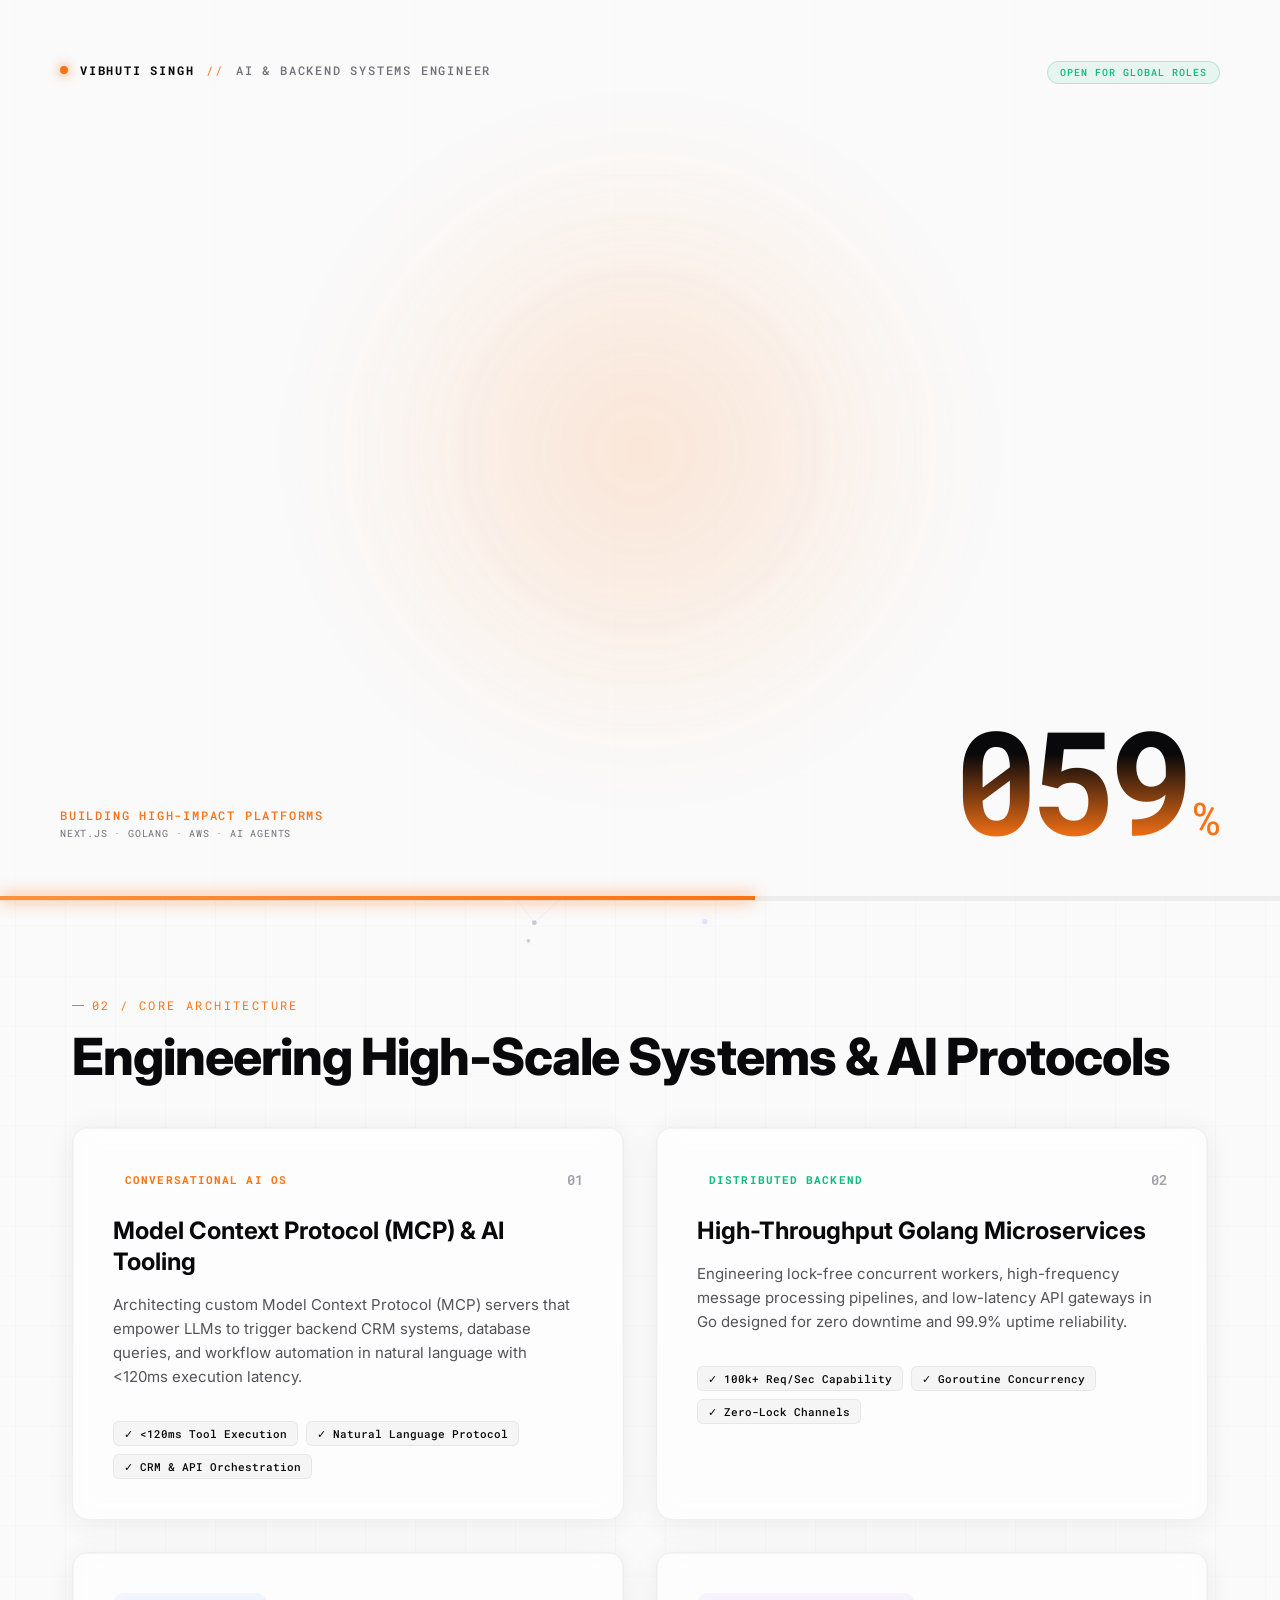
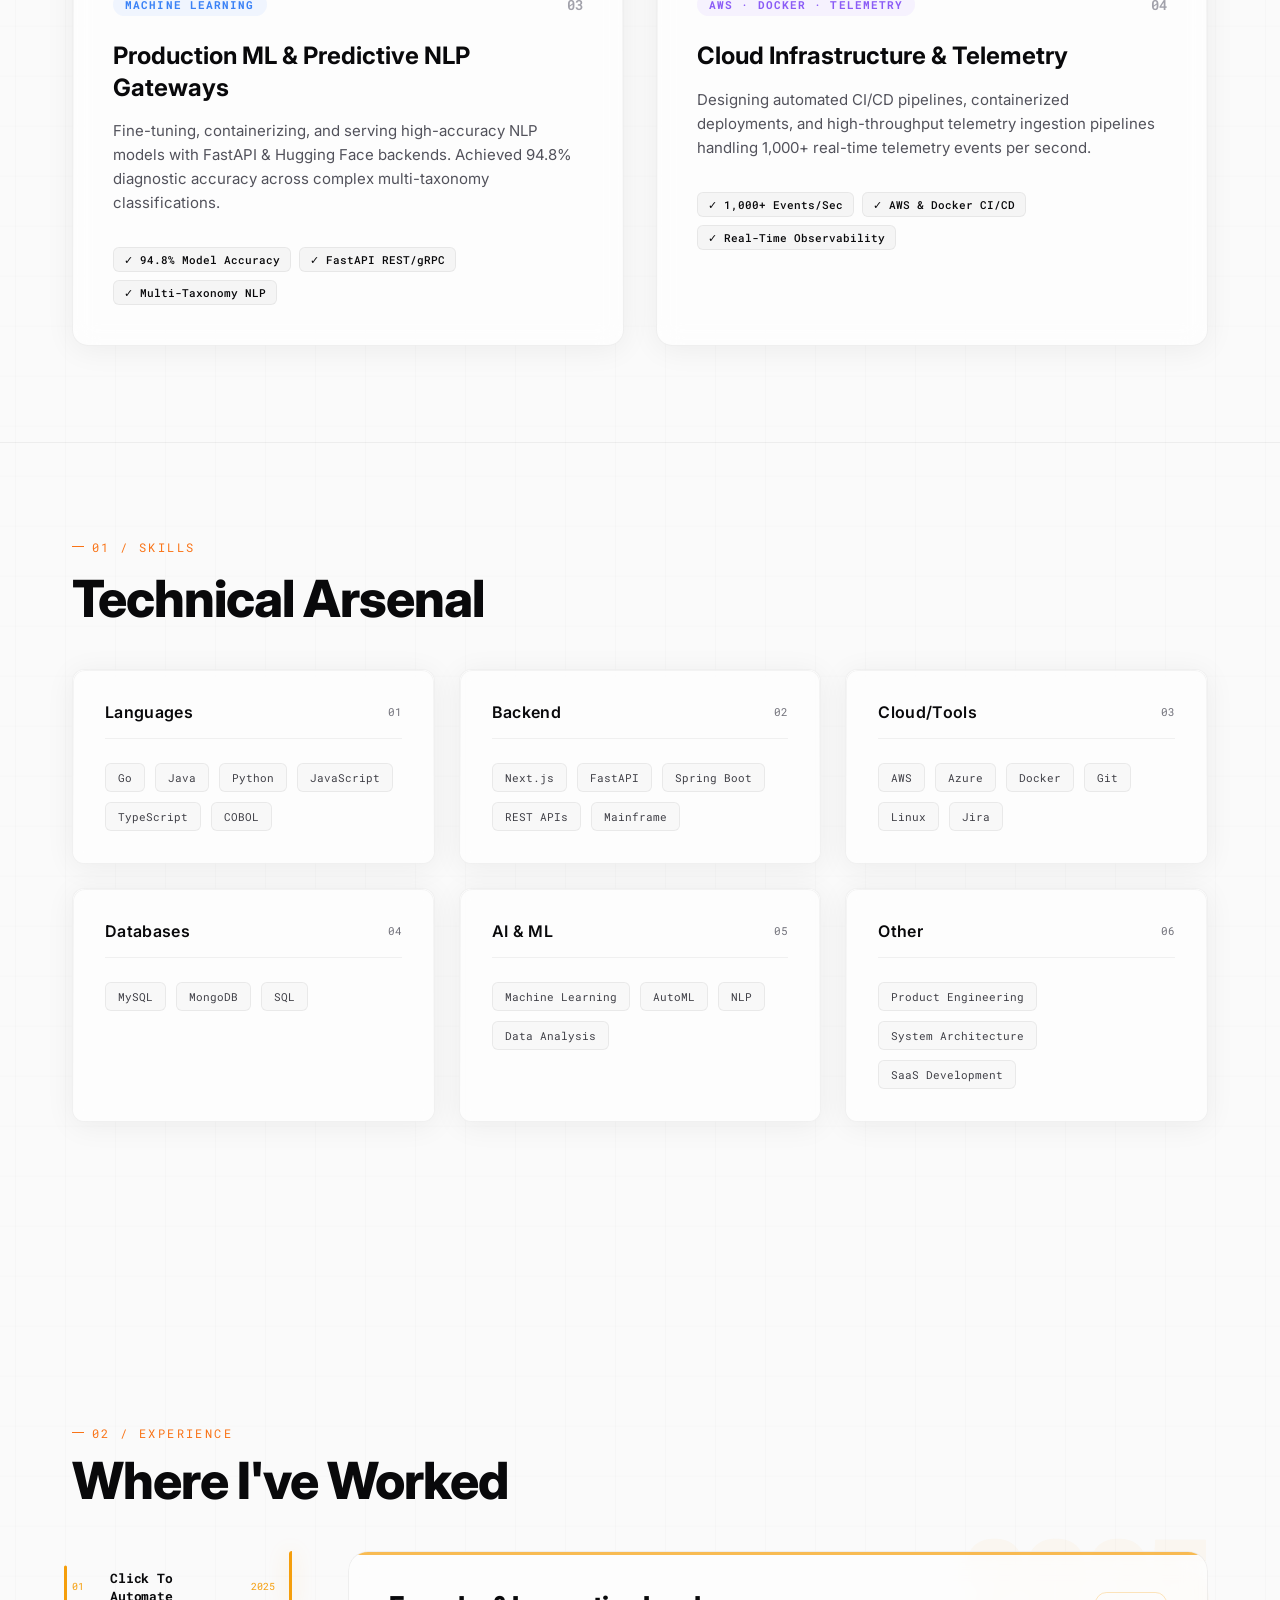
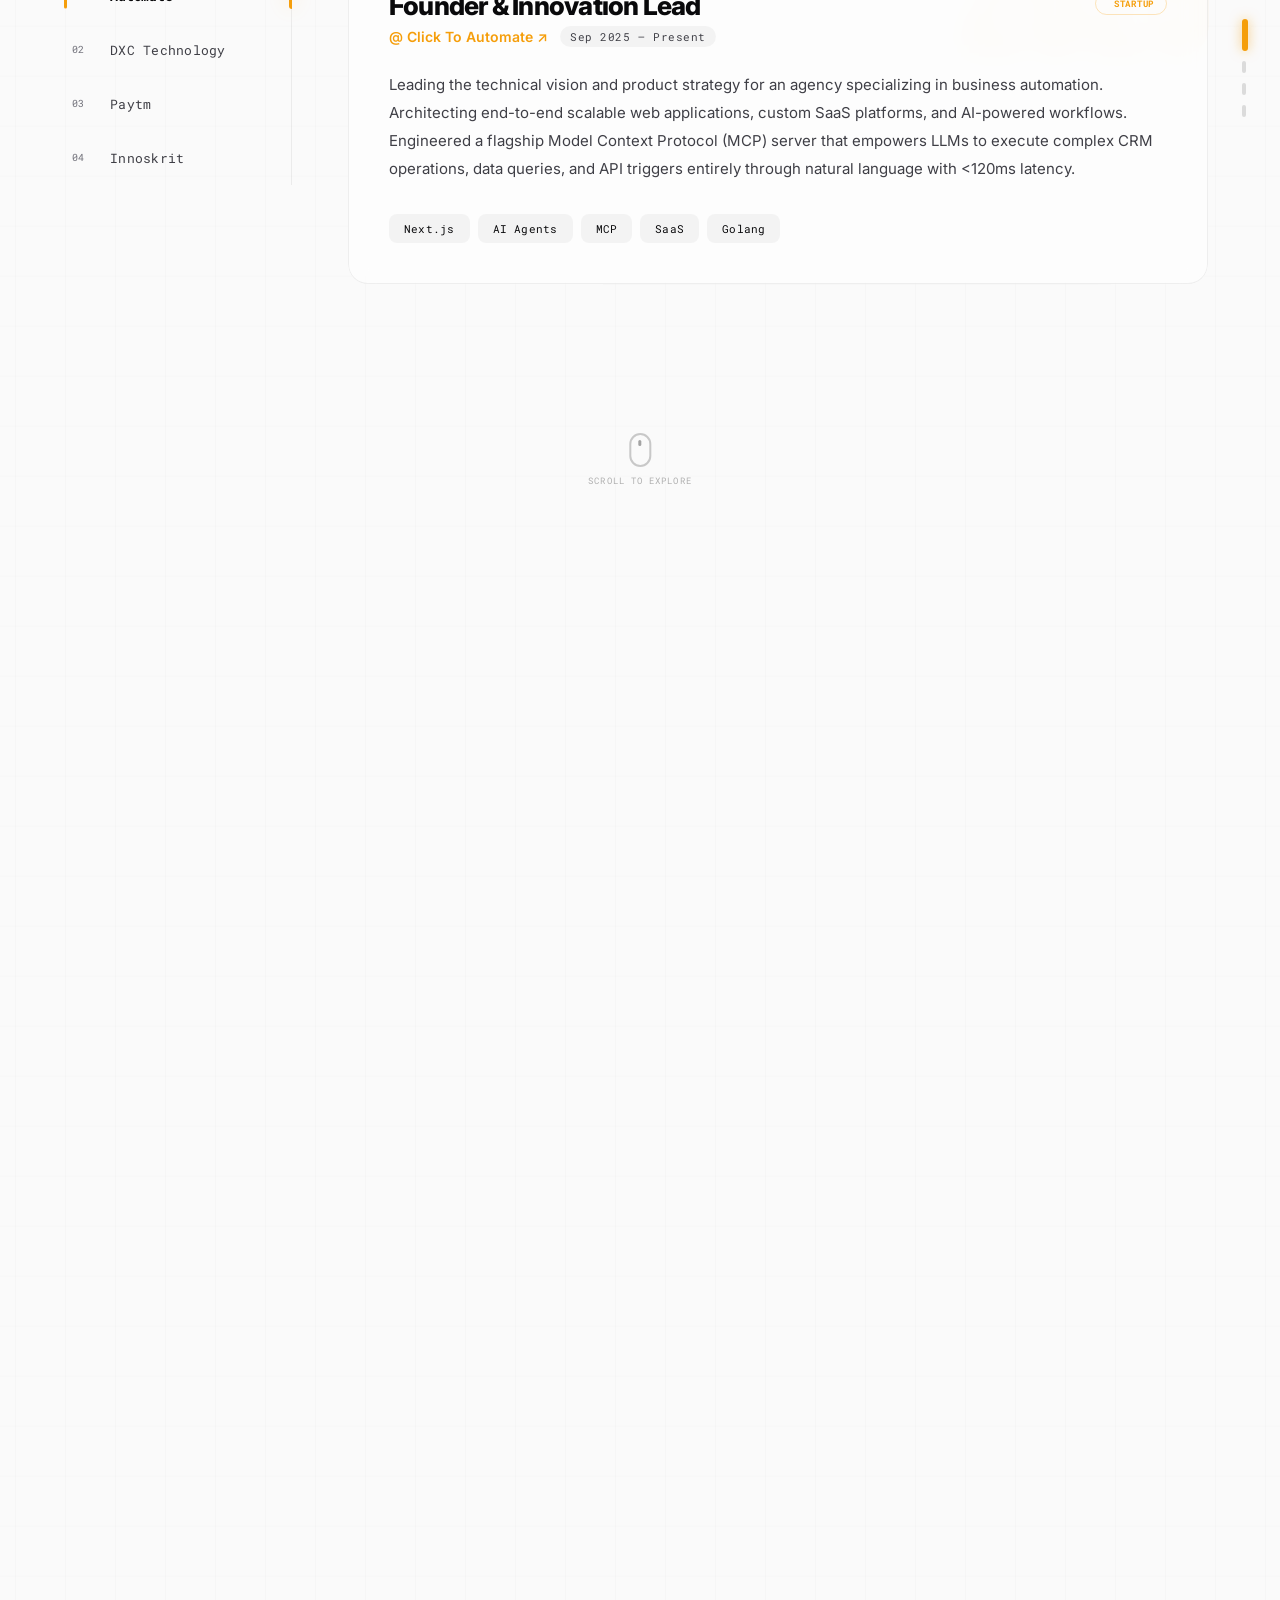
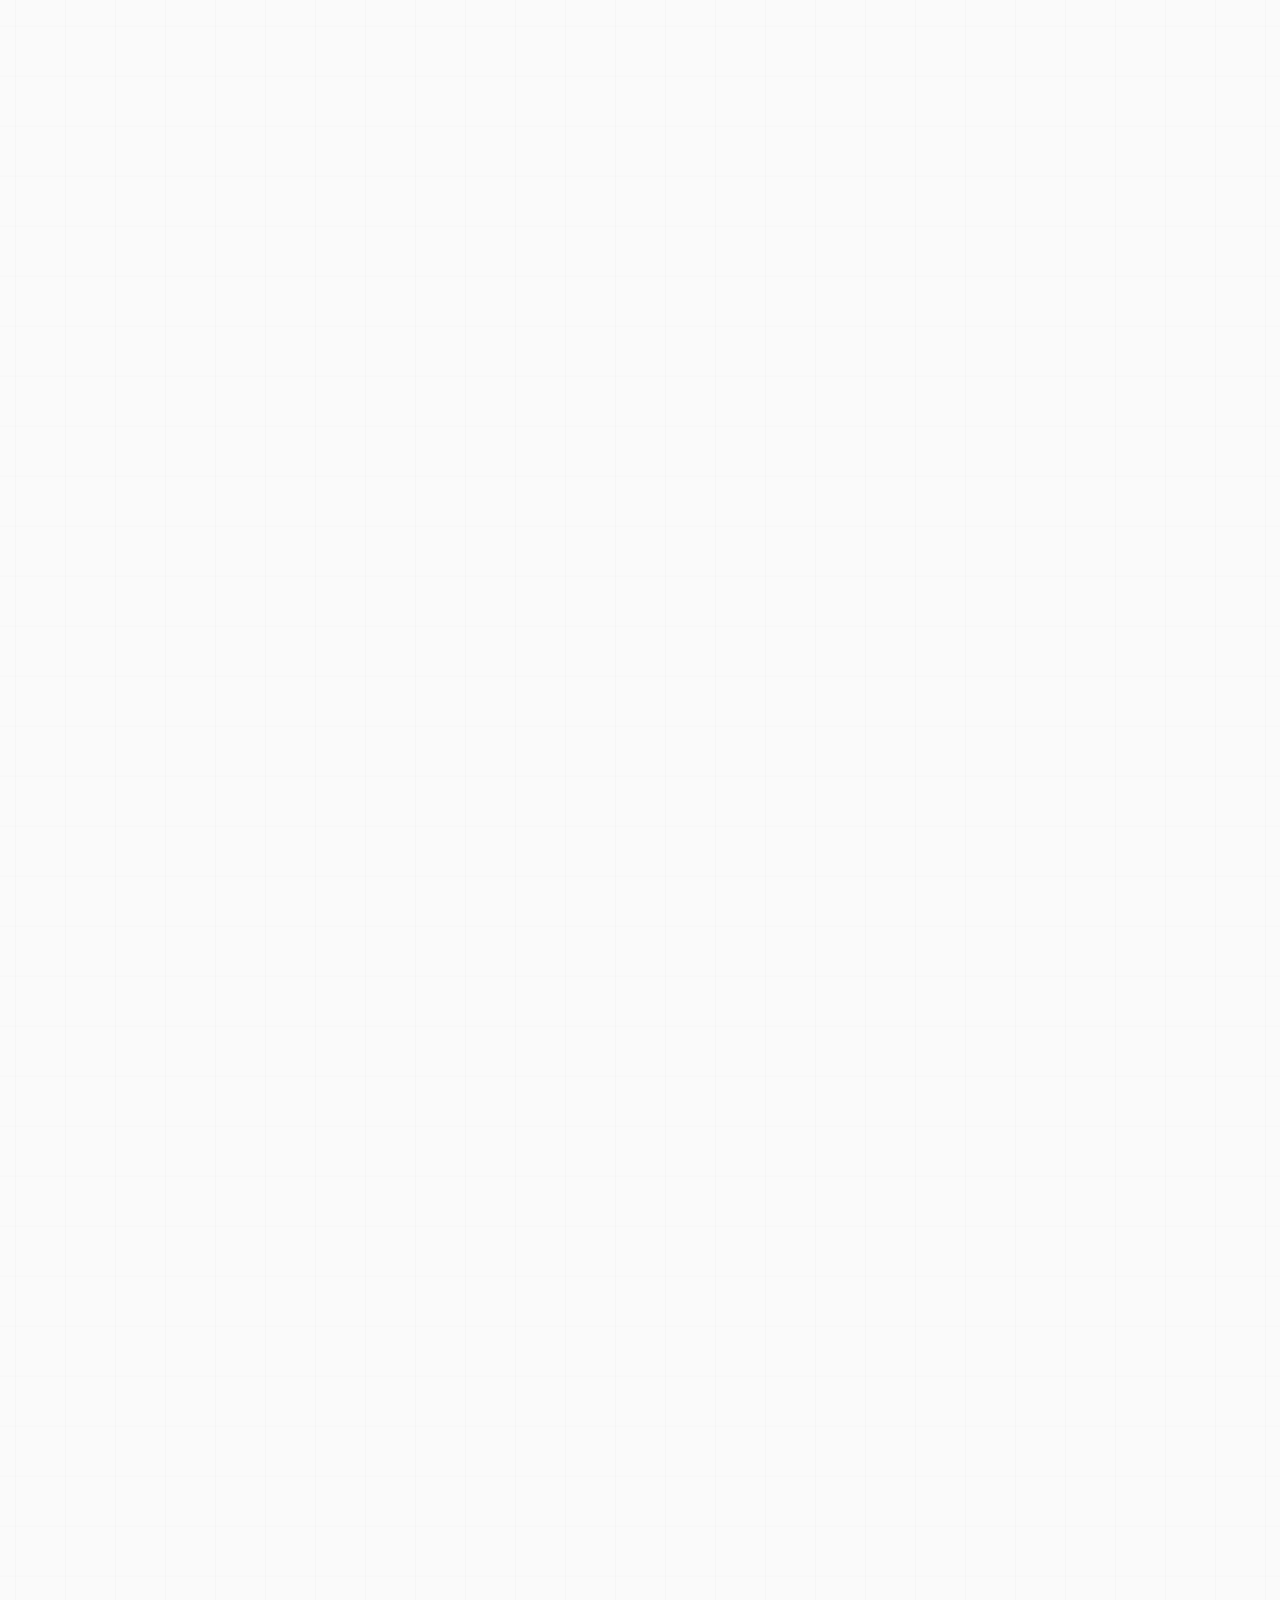
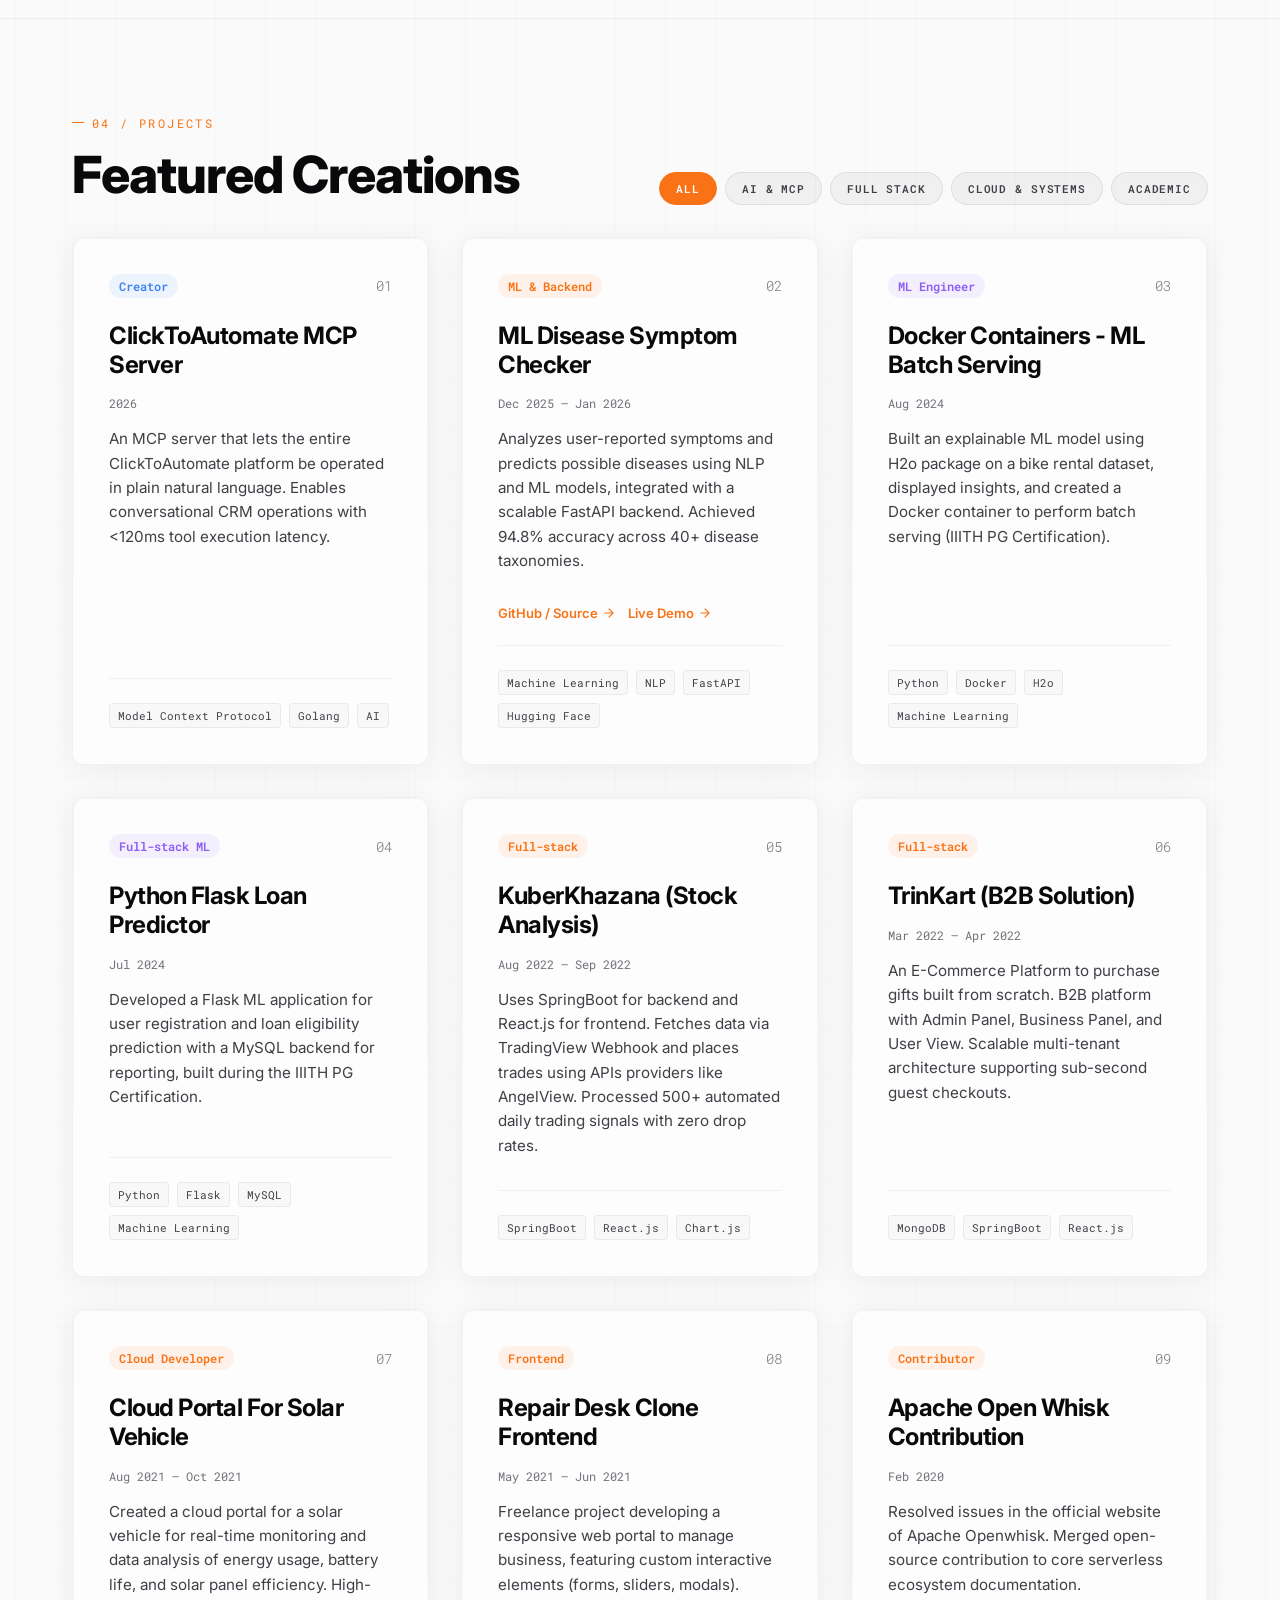
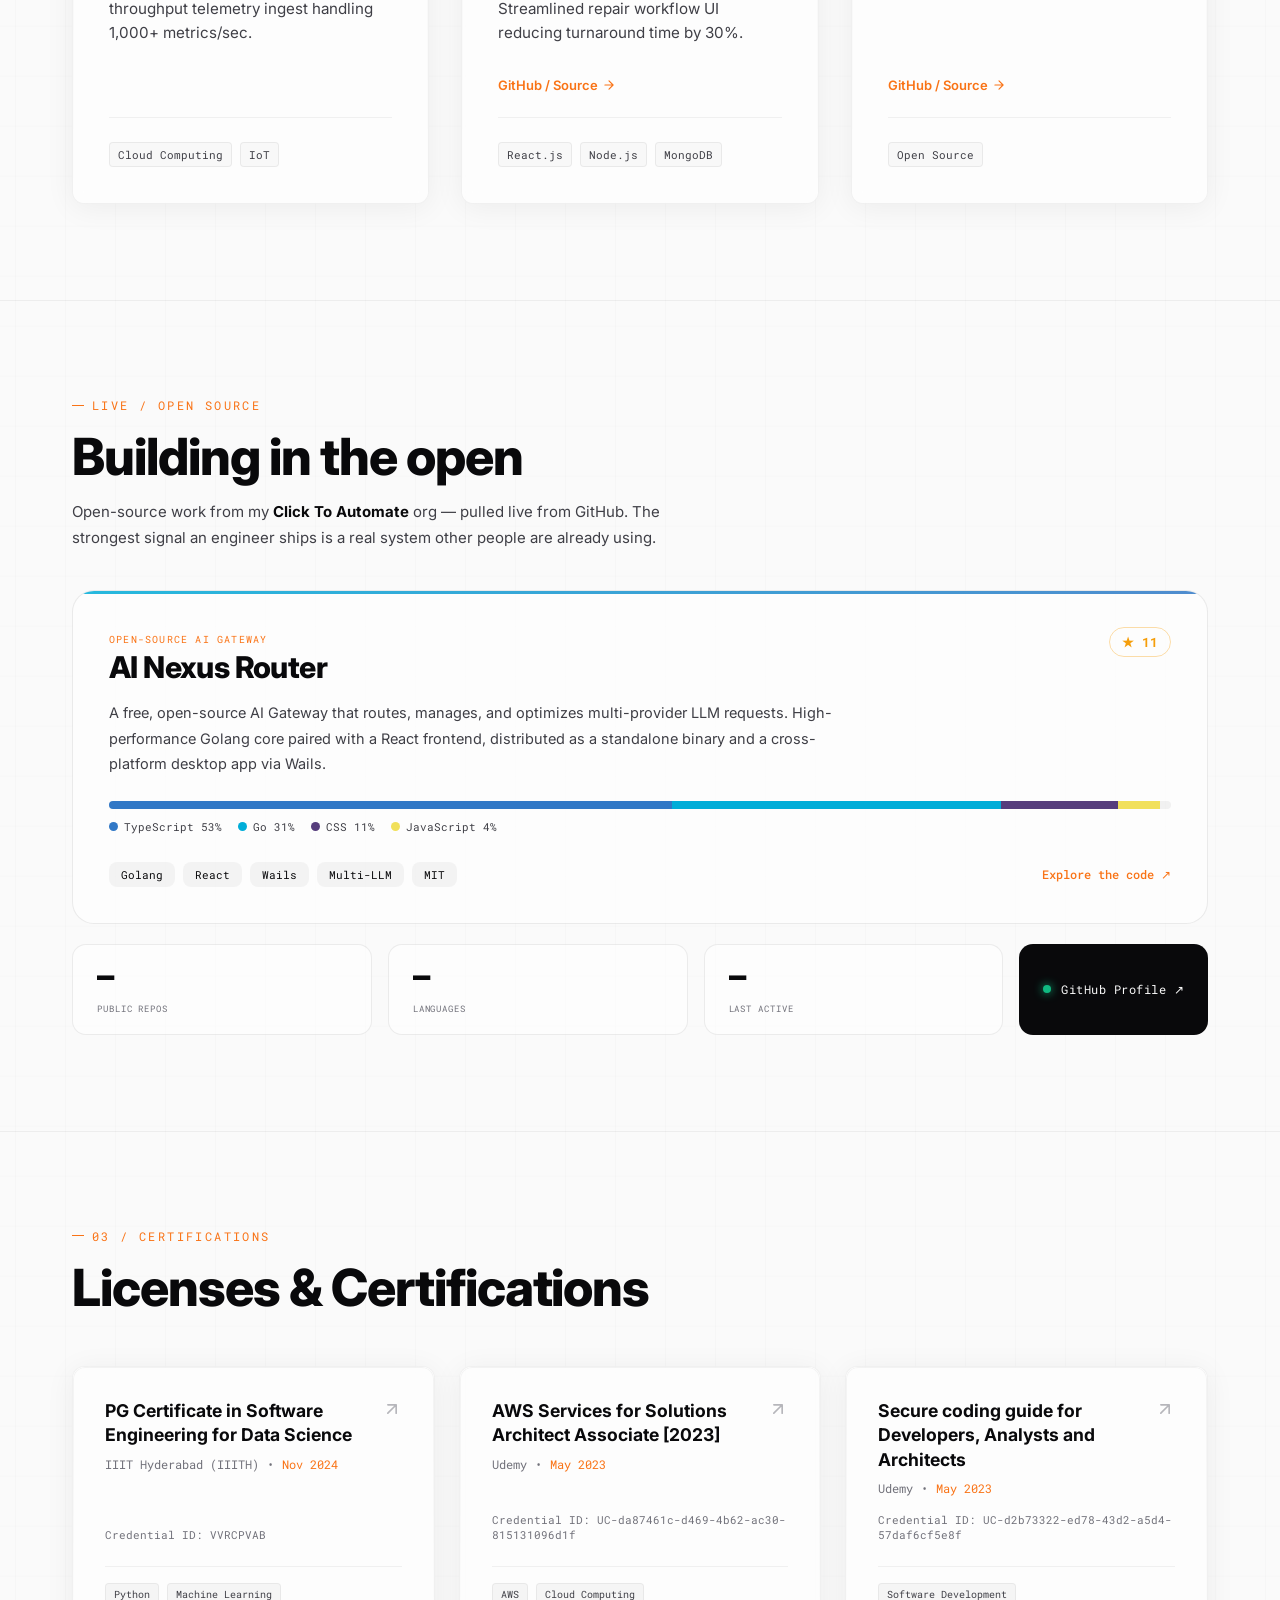
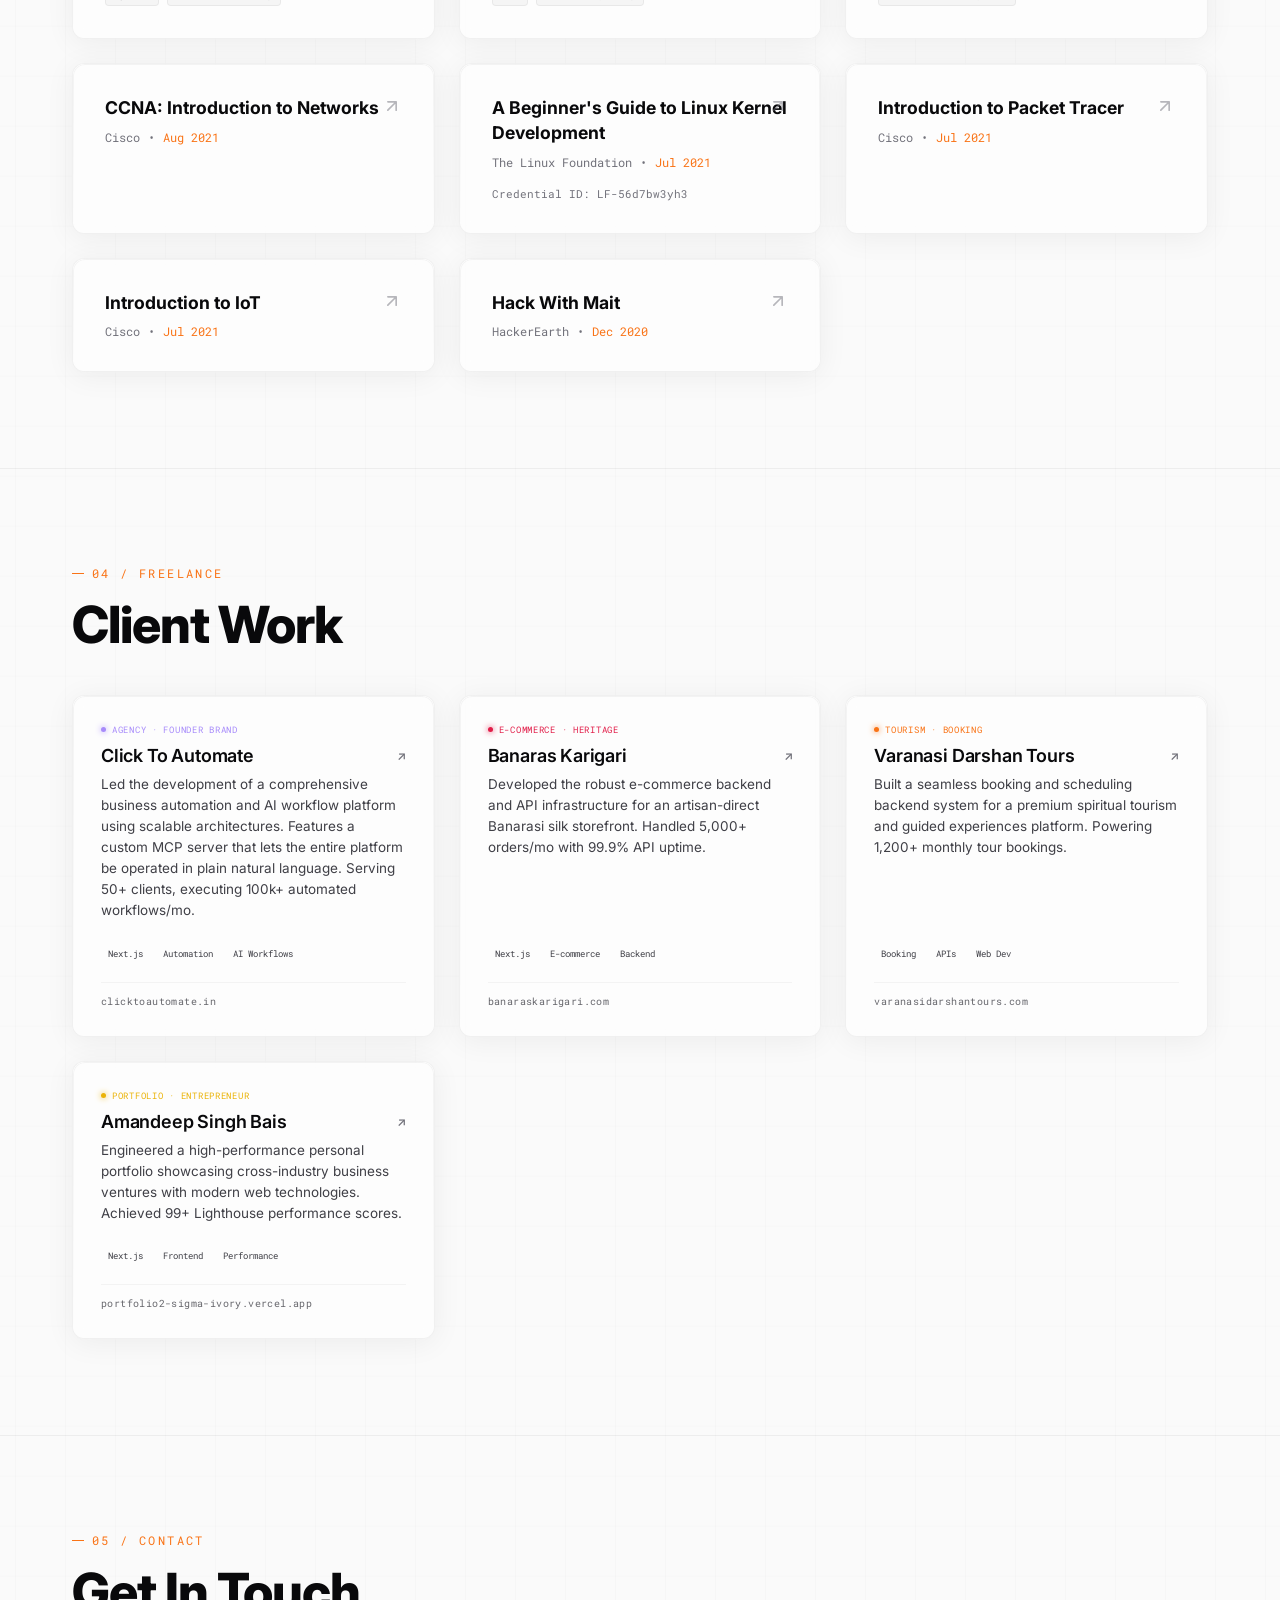
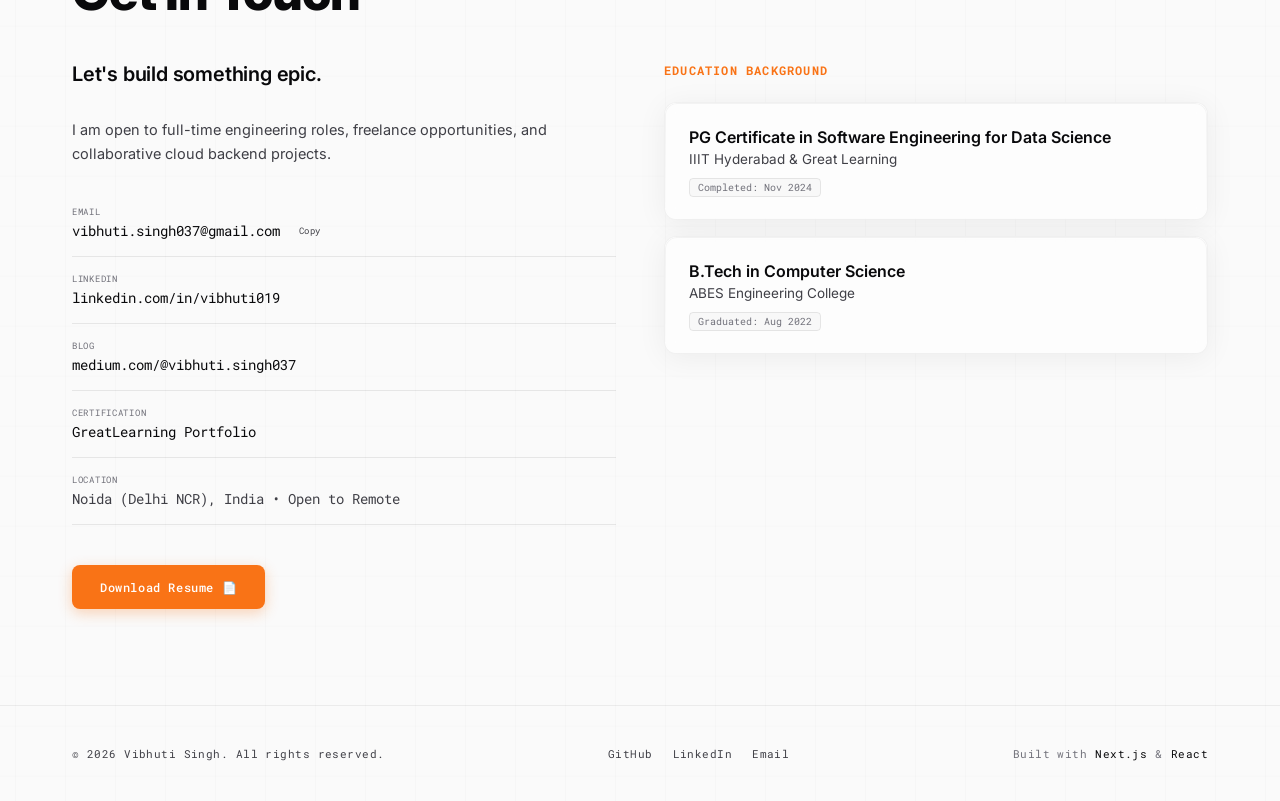
==== commit 6eeda2d4: "Added service wrokers" ====
--- a/index.html
+++ b/index.html
@@ -1 +1 @@
-<!DOCTYPE html><html lang="en"><head><meta charSet="utf-8"/><meta name="viewport" content="width=device-width, initial-scale=1"/><link rel="stylesheet" href="/_next/static/css/dded12dc6b4d5a55.css" data-precedence="next"/><link rel="stylesheet" href="/_next/static/css/38a0144a98792cd6.css" data-precedence="next"/><link rel="preload" as="script" fetchPriority="low" href="/_next/static/chunks/webpack-2feb6e2bdcfde313.js"/><script src="/_next/static/chunks/fd9d1056-bef1823da86e40ac.js" async=""></script><script src="/_next/static/chunks/23-4a2f9bf5aff980e6.js" async=""></script><script src="/_next/static/chunks/main-app-5ba899a2d66047d4.js" async=""></script><script src="/_next/static/chunks/59-4ccd3b77abe5b0cd.js" async=""></script><script src="/_next/static/chunks/app/page-e995170c096d86da.js" async=""></script><script src="/_next/static/chunks/app/layout-6a70fe48ca8088b4.js" async=""></script><link rel="preconnect" href="https://fonts.googleapis.com"/><link rel="preconnect" href="https://fonts.gstatic.com" crossorigin="anonymous"/><link rel="preload" as="style" href="https://fonts.googleapis.com/css2?family=Bebas+Neue&amp;family=Roboto+Mono:wght@300;400;500;600;700&amp;family=Inter:wght@300;400;500;600;700;800&amp;display=swap"/><title>Vibhuti Singh — AI &amp; Backend Systems Engineer</title><meta name="description" content="Vibhuti Singh is an AI &amp; Backend Systems Engineer building high-scale Golang microservices, AI-agent tooling (MCP), and open-source AI infrastructure — including the open-source ClickToAutomate AI Nexus Router (Go + React). Software Engineer 2 at DXC Technology and founder of Click To Automate."/><link rel="author" href="https://vibhuti019.github.io"/><meta name="author" content="Vibhuti Singh"/><meta name="keywords" content="Vibhuti Singh,AI Engineer,Backend Engineer,Golang,AI Gateway,LLM Router,Model Context Protocol,MCP,AI Nexus Router,Click To Automate,Microservices,Next.js,Open Source,Cloud,Azure,AWS"/><meta name="creator" content="Vibhuti Singh"/><meta name="robots" content="index, follow"/><link rel="canonical" href="https://vibhuti019.github.io"/><meta property="og:title" content="Vibhuti Singh — AI &amp; Backend Systems Engineer"/><meta property="og:description" content="AI &amp; Backend Systems Engineer building Golang microservices, MCP-based AI-agent tooling, and open-source AI infrastructure like the ClickToAutomate AI Nexus Router."/><meta property="og:url" content="https://vibhuti019.github.io"/><meta property="og:site_name" content="Vibhuti Singh Portfolio"/><meta property="og:locale" content="en_US"/><meta property="og:image" content="https://vibhuti019.github.io/og-image.png"/><meta property="og:image:width" content="1200"/><meta property="og:image:height" content="630"/><meta property="og:image:alt" content="Vibhuti Singh Portfolio Image"/><meta property="og:type" content="website"/><meta name="twitter:card" content="summary_large_image"/><meta name="twitter:title" content="Vibhuti Singh — AI &amp; Backend Systems Engineer"/><meta name="twitter:description" content="AI &amp; Backend Systems Engineer building Golang microservices, MCP-based AI-agent tooling, and open-source AI infrastructure like the ClickToAutomate AI Nexus Router."/><meta name="twitter:image" content="https://vibhuti019.github.io/og-image.png"/><link rel="icon" href="/icon.jpeg?94a98af44926566b" type="image/jpeg" sizes="738x738"/><link href="https://fonts.googleapis.com/css2?family=Bebas+Neue&amp;family=Roboto+Mono:wght@300;400;500;600;700&amp;family=Inter:wght@300;400;500;600;700;800&amp;display=swap" rel="stylesheet"/><script type="application/ld+json">{"@context":"https://schema.org","@graph":[{"@type":"WebSite","@id":"https://vibhuti019.github.io/#website","url":"https://vibhuti019.github.io","name":"Vibhuti Singh — Portfolio","inLanguage":"en","about":{"@id":"https://vibhuti019.github.io/#person"}},{"@type":"Person","@id":"https://vibhuti019.github.io/#person","name":"Vibhuti Singh","url":"https://vibhuti019.github.io","image":"https://vibhuti019.github.io/image.jpeg","jobTitle":"AI & Backend Systems Engineer","description":"AI & Backend Systems Engineer building high-scale Golang microservices, MCP-based AI-agent tooling, and open-source AI infrastructure such as the ClickToAutomate AI Nexus Router.","email":"mailto:vibhuti.singh037@gmail.com","address":{"@type":"PostalAddress","addressLocality":"Noida (Delhi NCR)","addressCountry":"IN"},"worksFor":[{"@type":"Organization","name":"DXC Technology"},{"@type":"Organization","name":"Click To Automate","url":"https://clicktoautomate.in"}],"sameAs":["https://github.com/vibhuti019","https://github.com/Click-To-Automate","https://linkedin.com/in/vibhuti019","https://medium.com/@vibhuti.singh037"],"knowsAbout":["Golang","AI Gateway","LLM Routing","Model Context Protocol","Microservices","Next.js","Azure","AWS","System Design","Open Source"],"alumniOf":[{"@type":"CollegeOrUniversity","name":"IIIT Hyderabad & Great Learning"},{"@type":"CollegeOrUniversity","name":"ABES Engineering College"}]},{"@type":"SoftwareSourceCode","@id":"https://vibhuti019.github.io/#ai-nexus-router","name":"ClickToAutomate AI Nexus Router","description":"A free, open-source AI Gateway that routes, manages, and optimizes multi-provider LLM requests. High-performance Golang core paired with a React frontend, distributed as a standalone binary and a cross-platform desktop app via Wails.","codeRepository":"https://github.com/Click-To-Automate/ClickToAutomate-AI-Nexus-Router","programmingLanguage":["Go","TypeScript"],"license":"https://opensource.org/licenses/MIT","keywords":"AI Gateway, LLM Router, Model Context Protocol, Golang, Wails, open source","author":{"@id":"https://vibhuti019.github.io/#person"}}]}</script><script src="/_next/static/chunks/polyfills-78c92fac7aa8fdd8.js" noModule=""></script></head><body><div style="position:relative;min-height:100vh;background:var(--bg-dark)"><a href="#main-content" class="skip-link">Skip to content</a><div><div class="grid-overlay" style="opacity:0.5"></div><div style="position:fixed;top:-5vh;left:-5vw;width:110vw;height:110vh;z-index:1;cursor:grab;user-select:none;pointer-events:auto"><canvas style="display:block;width:100%;height:100%"></canvas></div><header style="position:fixed;top:0;left:0;right:0;z-index:1000;height:80px;display:flex;align-items:center;transition:all 0.3s ease;background:transparent;backdrop-filter:none;border-bottom:1px solid transparent;box-shadow:none" class="jsx-f8bafcd8ac296909"><div style="display:flex;align-items:center;justify-content:space-between" class="jsx-f8bafcd8ac296909 container"><div style="display:flex;align-items:center;gap:12px" class="jsx-f8bafcd8ac296909"><span style="font-family:var(--font-heading);font-size:1.4rem;color:var(--text-primary);letter-spacing:0.08em;padding:2px 8px;border:1px solid rgba(255, 255, 255, 0.1);border-radius:4px;background:rgba(255, 255, 255, 0.02);cursor:pointer" class="jsx-f8bafcd8ac296909">VS</span><span style="font-family:var(--font-mono);font-size:9px;background:rgba(16, 185, 129, 0.1);color:var(--emerald);border:1px solid rgba(16, 185, 129, 0.2);padding:2px 8px;border-radius:4px;letter-spacing:0.08em;font-weight:500;display:flex;align-items:center;gap:4px" class="jsx-f8bafcd8ac296909 nav-avail-badge"><span style="width:4px;height:4px;border-radius:50%;background:var(--emerald);box-shadow:0 0 6px var(--emerald);display:inline-block" class="jsx-f8bafcd8ac296909 pulse-dot"></span>OPEN TO WORK</span></div><nav style="display:flex;align-items:center;gap:4px" class="jsx-f8bafcd8ac296909 hide-mobile-nav"><button style="background:none;border:none;padding:6px 12px;font-family:var(--font-mono);font-size:11px;letter-spacing:0.05em;cursor:pointer;color:var(--text-primary);position:relative;transition:color 0.25s" class="jsx-f8bafcd8ac296909">Home<span style="position:absolute;bottom:-4px;left:12px;right:12px;height:1px;background:var(--primary);box-shadow:0 0 8px var(--primary)" class="jsx-f8bafcd8ac296909"></span></button><button style="background:none;border:none;padding:6px 12px;font-family:var(--font-mono);font-size:11px;letter-spacing:0.05em;cursor:pointer;color:var(--text-secondary);position:relative;transition:color 0.25s" class="jsx-f8bafcd8ac296909">Skills</button><button style="background:none;border:none;padding:6px 12px;font-family:var(--font-mono);font-size:11px;letter-spacing:0.05em;cursor:pointer;color:var(--text-secondary);position:relative;transition:color 0.25s" class="jsx-f8bafcd8ac296909">Experience</button><button style="background:none;border:none;padding:6px 12px;font-family:var(--font-mono);font-size:11px;letter-spacing:0.05em;cursor:pointer;color:var(--text-secondary);position:relative;transition:color 0.25s" class="jsx-f8bafcd8ac296909">Projects</button><button style="background:none;border:none;padding:6px 12px;font-family:var(--font-mono);font-size:11px;letter-spacing:0.05em;cursor:pointer;color:var(--text-secondary);position:relative;transition:color 0.25s" class="jsx-f8bafcd8ac296909">Certifications</button><button style="background:none;border:none;padding:6px 12px;font-family:var(--font-mono);font-size:11px;letter-spacing:0.05em;cursor:pointer;color:var(--text-secondary);position:relative;transition:color 0.25s" class="jsx-f8bafcd8ac296909">Freelance</button><button style="background:none;border:none;padding:6px 12px;font-family:var(--font-mono);font-size:11px;letter-spacing:0.05em;cursor:pointer;color:var(--text-secondary);position:relative;transition:color 0.25s" class="jsx-f8bafcd8ac296909">Contact</button></nav><div style="display:flex;align-items:center;gap:8px" class="jsx-f8bafcd8ac296909"><button id="music-toggle-btn" aria-label="Play background music" title="Play music" style="background:rgba(255, 255, 255, 0.04);border:1px solid rgba(255, 255, 255, 0.1);padding:7px 11px;border-radius:6px;cursor:pointer;display:flex;align-items:center;gap:6px;transition:all 0.25s ease;box-shadow:0 2px 8px rgba(0,0,0,0.25)" class="jsx-f8bafcd8ac296909"><svg aria-hidden="true" width="14" height="14" viewBox="0 0 24 24" fill="none" stroke="var(--text-secondary)" stroke-width="2" stroke-linecap="round" stroke-linejoin="round" class="jsx-f8bafcd8ac296909"><path d="M9 18V5l12-2v13" class="jsx-f8bafcd8ac296909"></path><circle cx="6" cy="18" r="3" class="jsx-f8bafcd8ac296909"></circle><circle cx="18" cy="16" r="3" class="jsx-f8bafcd8ac296909"></circle></svg><span style="font-family:var(--font-mono);font-size:9px;letter-spacing:0.06em;color:var(--text-secondary);white-space:nowrap" class="jsx-f8bafcd8ac296909">♫</span></button><button style="background:rgba(0,0,0,0.03);color:var(--text-primary);border:1px solid rgba(0,0,0,0.08);padding:8px 16px;border-radius:6px;font-family:var(--font-mono);font-size:11px;cursor:pointer;transition:background 0.25s, border-color 0.25s, box-shadow 0.25s;box-shadow:0 2px 8px rgba(0,0,0,0.3)" class="jsx-f8bafcd8ac296909">Say Hello →</button></div></div></header><main id="main-content" style="position:relative;z-index:5"><section id="home" style="min-height:100svh;display:flex;flex-direction:column;justify-content:center;position:relative;overflow:hidden;padding-top:clamp(80px, 12vw, 120px);padding-bottom:40px;background:transparent" class="jsx-64ec365a6d97a92a"><div class="jsx-64ec365a6d97a92a grid-overlay"></div><div style="position:absolute;top:0;left:0;right:0;bottom:0;pointer-events:none;z-index:2;background:none;transition:background 0.15s ease" class="jsx-64ec365a6d97a92a"></div><div style="top:-10%;left:-10%;background:radial-gradient(circle, rgba(99,102,241,0.06) 0%, transparent 60%)" class="jsx-64ec365a6d97a92a glow-blob"></div><div style="bottom:10%;right:-10%;background:radial-gradient(circle, rgba(251,146,60,0.05) 0%, transparent 60%)" class="jsx-64ec365a6d97a92a glow-blob"></div><div style="position:relative;z-index:5" class="jsx-64ec365a6d97a92a container"><div style="display:flex;align-items:center;justify-content:space-between;gap:40px;flex-wrap:wrap" class="jsx-64ec365a6d97a92a"><div style="flex:1 1 500px;z-index:5;opacity:0;transform:translateY(30px);transition:opacity 1.2s cubic-bezier(0.16, 1, 0.3, 1) 1.0s, transform 1.2s cubic-bezier(0.16, 1, 0.3, 1) 1.0s" class="jsx-64ec365a6d97a92a"><div style="font-family:var(--font-mono);font-size:12px;color:var(--primary);letter-spacing:0.15em;margin-bottom:1.5rem;display:flex;align-items:center;gap:12px" class="jsx-64ec365a6d97a92a"><span style="width:20px;height:1px;background:var(--primary);display:inline-block" class="jsx-64ec365a6d97a92a"></span><span class="jsx-64ec365a6d97a92a">PORTFOLIO — 2026</span></div><h1 style="font-size:clamp(56px, 8.5vw, 120px);font-family:var(--font-sans);font-weight:800;line-height:0.9;letter-spacing:-0.04em;margin-bottom:2rem" class="jsx-64ec365a6d97a92a"><span style="display:block" class="jsx-64ec365a6d97a92a primary-gradient-text">Vibhuti</span><span style="display:block;color:transparent;-webkit-text-stroke:1.5px rgba(0, 0, 0, 0.15)" class="jsx-64ec365a6d97a92a">Singh.</span></h1><h2 style="font-size:clamp(18px, 2.5vw, 24px);font-weight:500;color:var(--text-primary);font-family:var(--font-mono);margin-bottom:1.5rem;min-height:36px;line-height:1.4" class="jsx-64ec365a6d97a92a">I am an<span class="jsx-64ec365a6d97a92a content-site"></span></h2><p style="font-family:var(--font-sans);font-size:clamp(15px, 2vw, 19px);color:var(--text-secondary);max-width:560px;line-height:1.6;margin-bottom:2.5rem;font-weight:400" class="jsx-64ec365a6d97a92a">I build <span style="color:var(--text-primary);font-weight:500" class="jsx-64ec365a6d97a92a">AI-native platforms</span> — most recently an SMB automation OS you can run in plain natural language through a <span style="color:var(--primary);font-weight:500" class="jsx-64ec365a6d97a92a">custom MCP server</span>. Next.js · Golang · AWS.</p><div style="display:flex;gap:12px;flex-wrap:wrap;margin-bottom:3rem" class="jsx-64ec365a6d97a92a"><button data-cursor="EXPLORE" style="background:var(--primary);color:#ffffff;border:none;padding:14px 28px;border-radius:8px;font-family:var(--font-mono);font-size:12px;letter-spacing:0.05em;font-weight:500;cursor:pointer;transition:background 0.3s, transform 0.3s, box-shadow 0.3s;box-shadow:0 4px 14px rgba(249, 115, 22, 0.3)" class="jsx-64ec365a6d97a92a">Explore Projects ↓</button><button data-cursor="HIRE" style="background:transparent;color:var(--text-primary);border:1px solid rgba(0, 0, 0, 0.1);padding:13px 28px;border-radius:8px;font-family:var(--font-mono);font-size:12px;letter-spacing:0.05em;font-weight:500;cursor:pointer;transition:background 0.3s, border-color 0.3s, transform 0.3s" class="jsx-64ec365a6d97a92a">Get In Touch ↗</button><a data-cursor="RESUME" href="/VibhutiSingh-Resume.pdf" download="Vibhuti-Singh-Resume.pdf" target="_blank" rel="noopener noreferrer" style="background:transparent;color:var(--text-primary);border:1px solid rgba(0, 0, 0, 0.1);padding:13px 28px;border-radius:8px;font-family:var(--font-mono);font-size:12px;letter-spacing:0.05em;font-weight:500;cursor:pointer;transition:background 0.3s, border-color 0.3s, transform 0.3s;text-decoration:none;display:inline-flex;align-items:center" class="jsx-64ec365a6d97a92a">Download Resume 📄</a></div><div style="display:grid;grid-template-columns:repeat(auto-fit, minmax(min(100%, 110px), 1fr));gap:16px;padding-top:20px;border-top:1px solid rgba(0, 0, 0, 0.08);max-width:560px" class="jsx-64ec365a6d97a92a"><div class="jsx-64ec365a6d97a92a"><span style="font-family:var(--font-mono);font-size:clamp(24px, 3vw, 36px);font-weight:800;color:#09090b;display:block;line-height:1" class="jsx-64ec365a6d97a92a">04+</span><span style="font-family:var(--font-mono);font-size:10px;color:#71717a;letter-spacing:0.1em;margin-top:6px;display:block" class="jsx-64ec365a6d97a92a">YRS EXP</span></div><div class="jsx-64ec365a6d97a92a"><span style="font-family:var(--font-mono);font-size:clamp(24px, 3vw, 36px);font-weight:800;color:var(--primary);display:block;line-height:1" class="jsx-64ec365a6d97a92a">99.9%</span><span style="font-family:var(--font-mono);font-size:10px;color:#71717a;letter-spacing:0.1em;margin-top:6px;display:block" class="jsx-64ec365a6d97a92a">UPTIME STD</span></div><div class="jsx-64ec365a6d97a92a"><span style="font-family:var(--font-mono);font-size:clamp(24px, 3vw, 36px);font-weight:800;color:#09090b;display:block;line-height:1" class="jsx-64ec365a6d97a92a">100k+</span><span style="font-family:var(--font-mono);font-size:10px;color:#71717a;letter-spacing:0.1em;margin-top:6px;display:block" class="jsx-64ec365a6d97a92a">AUTOMATIONS</span></div><div class="jsx-64ec365a6d97a92a"><span style="font-family:var(--font-mono);font-size:clamp(24px, 3vw, 36px);font-weight:800;color:var(--emerald);display:block;line-height:1" class="jsx-64ec365a6d97a92a">04+</span><span style="font-family:var(--font-mono);font-size:10px;color:#71717a;letter-spacing:0.1em;margin-top:6px;display:block" class="jsx-64ec365a6d97a92a">PROD APPS</span></div></div></div><div style="flex:1 1 400px;display:flex;justify-content:center;z-index:10;width:100%;height:480px;max-height:80vh;opacity:0;transform:translateY(30px);transition:opacity 1.2s cubic-bezier(0.16, 1, 0.3, 1) 1.4s, transform 1.2s cubic-bezier(0.16, 1, 0.3, 1) 1.4s" class="jsx-64ec365a6d97a92a hero-cube-container"><div style="transform:scale(0.9) translateY(50px);display:flex;justify-content:center;align-items:center;transform-style:preserve-3d;perspective:1000px"><div class="cubes" id="AnimationCube"><div class="cube" data-cube="111"><div class="cube-wrap"><div class="cube-top"><div class="shadow-z" data-cube="112"></div></div><div class="cube-bottom"></div><div class="cube-front-left-004"></div><div class="cube-front-right"></div><div class="cube-back-left"></div><div class="cube-back-right"></div></div></div><div class="cube" data-cube="121"><div class="cube-wrap"><div class="cube-top"></div><div class="cube-bottom"></div><div class="cube-front-left"></div><div class="cube-front-right"></div><div class="cube-back-left"></div><div class="cube-back-right"></div></div></div><div class="cube" data-cube="131"><div class="cube-wrap"><div class="cube-top"><div class="shadow-z" data-cube="132"></div></div><div class="cube-bottom"></div><div class="cube-front-left"></div><div class="cube-front-right"></div><div class="cube-back-left"></div><div class="cube-back-right"></div></div></div><div class="cube" data-cube="211"><div class="cube-wrap"><div class="cube-top"><div class="shadow-flip" data-cube="111"></div><div class="shadow-y" data-cube="111"></div><div class="shadow-z" data-cube="212"></div></div><div class="cube-bottom"></div><div class="cube-front-left-005"></div><div class="cube-front-right"></div><div class="cube-back-left"></div><div class="cube-back-right"></div></div></div><div class="cube" data-cube="221"><div class="cube-wrap"><div class="cube-top"><div class="shadow-flip" data-cube="121"></div><div class="shadow-y" data-cube="121"></div></div><div class="cube-bottom"></div><div class="cube-front-left"></div><div class="cube-front-right"></div><div class="cube-back-left"></div><div class="cube-back-right"></div></div></div><div class="cube" data-cube="231"><div class="cube-wrap"><div class="cube-top"><div class="shadow-flip" data-cube="131"></div><div class="shadow-y" data-cube="131"></div></div><div class="cube-bottom"></div><div class="cube-front-left"></div><div class="cube-front-right"></div><div class="cube-back-left"></div><div class="cube-back-right"></div></div></div><div class="cube" data-cube="311"><div class="cube-wrap"><div class="cube-top"><div class="shadow-flip" data-cube="211"></div><div class="shadow-y" data-cube="211"></div><div class="shadow-z" data-cube="312"></div></div><div class="cube-bottom"></div><div class="cube-front-left-006"></div><div class="cube-front-right-006"></div><div class="cube-back-left"></div><div class="cube-back-right"></div></div></div><div class="cube" data-cube="321"><div class="cube-wrap"><div class="cube-top"><div class="shadow-flip" data-cube="221"></div><div class="shadow-y" data-cube="221"></div><div class="shadow-z" data-cube="322"></div></div><div class="cube-bottom"></div><div class="cube-front-left"></div><div class="cube-front-right-005"></div><div class="cube-back-left"></div><div class="cube-back-right"></div></div></div><div class="cube" data-cube="331"><div class="cube-wrap"><div class="cube-top"><div class="shadow-flip" data-cube="231"></div><div class="shadow-y" data-cube="231"></div><div class="shadow-z" data-cube="332"></div></div><div class="cube-bottom"></div><div class="cube-front-left"></div><div class="cube-front-right-004"></div><div class="cube-back-left"></div><div class="cube-back-right"></div></div></div><div class="cube" data-cube="112"><div class="cube-wrap"><div class="cube-top"></div><div class="cube-bottom"></div><div class="cube-front-left-001"></div><div class="cube-front-right"></div><div class="cube-back-left"></div><div class="cube-back-right"></div></div></div><div class="cube" data-cube="122"><div class="cube-wrap"><div class="cube-top"></div><div class="cube-bottom"></div><div class="cube-front-left"></div><div class="cube-front-right"></div><div class="cube-back-left"></div><div class="cube-back-right"></div></div></div><div class="cube" data-cube="132"><div class="cube-wrap"><div class="cube-top"></div><div class="cube-bottom"></div><div class="cube-front-left"></div><div class="cube-front-right"></div><div class="cube-back-left"></div><div class="cube-back-right"></div></div></div><div class="cube" data-cube="212"><div class="cube-wrap"><div class="cube-top"><div class="shadow-flip" data-cube="112"></div><div class="shadow-y" data-cube="112"></div></div><div class="cube-bottom"></div><div class="cube-front-left-002"></div><div class="cube-front-right"></div><div class="cube-back-left"></div><div class="cube-back-right"></div></div></div><div class="cube" data-cube="222"><div class="cube-wrap"><div class="cube-top"><div class="shadow-flip" data-cube="122"></div><div class="shadow-y" data-cube="122"></div></div><div class="cube-bottom"></div><div class="cube-front-left"></div><div class="cube-front-right"></div><div class="cube-back-left"></div><div class="cube-back-right"></div></div></div><div class="cube" data-cube="232"><div class="cube-wrap"><div class="cube-top"><div class="shadow-flip" data-cube="132"></div><div class="shadow-y" data-cube="132"></div></div><div class="cube-bottom"></div><div class="cube-front-left"></div><div class="cube-front-right"></div><div class="cube-back-left"></div><div class="cube-back-right"></div></div></div><div class="cube" data-cube="312"><div class="cube-wrap"><div class="cube-top"><div class="shadow-flip" data-cube="212"></div><div class="shadow-y" data-cube="212"></div></div><div class="cube-bottom"></div><div class="cube-front-left-003"></div><div class="cube-front-right-003"></div><div class="cube-back-left"></div><div class="cube-back-right"></div></div></div><div class="cube" data-cube="322"><div class="cube-wrap"><div class="cube-top"><div class="shadow-flip" data-cube="222"></div><div class="shadow-y" data-cube="222"></div></div><div class="cube-bottom"></div><div class="cube-front-left"></div><div class="cube-front-right-002"></div><div class="cube-back-left"></div><div class="cube-back-right"></div></div></div><div class="cube" data-cube="332"><div class="cube-wrap"><div class="cube-top"><div class="shadow-flip" data-cube="232"></div><div class="shadow-y" data-cube="232"></div></div><div class="cube-bottom"></div><div class="cube-front-left"></div><div class="cube-front-right-001"></div><div class="cube-back-left"></div><div class="cube-back-right"></div></div></div><div class="cube" data-cube="113"><div class="cube-wrap"><div class="cube-top"><div class="shadow-z" data-cube="111"></div></div><div class="cube-bottom"></div><div class="cube-front-left-007"></div><div class="cube-front-right"></div><div class="cube-back-left"></div><div class="cube-back-right"></div></div></div><div class="cube" data-cube="123"><div class="cube-wrap"><div class="cube-top"><div class="shadow-z" data-cube="121"></div></div><div class="cube-bottom"></div><div class="cube-front-left"></div><div class="cube-front-right"></div><div class="cube-back-left"></div><div class="cube-back-right"></div></div></div><div class="cube" data-cube="133"><div class="cube-wrap"><div class="cube-top"></div><div class="cube-bottom"></div><div class="cube-front-left"></div><div class="cube-front-right"></div><div class="cube-back-left"></div><div class="cube-back-right"></div></div></div><div class="cube" data-cube="213"><div class="cube-wrap"><div class="cube-top"><div class="shadow-flip" data-cube="113"></div><div class="shadow-y" data-cube="113"></div><div class="shadow-z" data-cube="211"></div></div><div class="cube-bottom"></div><div class="cube-front-left-008"></div><div class="cube-front-right"></div><div class="cube-back-left"></div><div class="cube-back-right"></div></div></div><div class="cube" data-cube="223"><div class="cube-wrap"><div class="cube-top"><div class="shadow-y" data-cube="123"></div><div class="shadow-z" data-cube="221"></div></div><div class="cube-bottom"></div><div class="cube-front-left"></div><div class="cube-front-right"></div><div class="cube-back-left"></div><div class="cube-back-right"></div></div></div><div class="cube" data-cube="233"><div class="cube-wrap"><div class="cube-top"><div class="shadow-y" data-cube="133"></div><div class="shadow-z" data-cube="231"></div></div><div class="cube-bottom"></div><div class="cube-front-left"></div><div class="cube-front-right"></div><div class="cube-back-left"></div><div class="cube-back-right"></div></div></div><div class="cube" data-cube="313"><div class="cube-wrap"><div class="cube-top"><div class="shadow-flip" data-cube="213"></div><div class="shadow-y" data-cube="213"></div><div class="shadow-z" data-cube="311"></div></div><div class="cube-bottom"></div><div class="cube-front-left-009"></div><div class="cube-front-right-009"></div><div class="cube-back-left"></div><div class="cube-back-right"></div></div></div><div class="cube" data-cube="323"><div class="cube-wrap"><div class="cube-top"><div class="shadow-flip" data-cube="223"></div><div class="shadow-y" data-cube="223"></div><div class="shadow-z" data-cube="321"></div></div><div class="cube-bottom"></div><div class="cube-front-left"></div><div class="cube-front-right-008"></div><div class="cube-back-left"></div><div class="cube-back-right"></div></div></div><div class="cube" data-cube="333"><div class="cube-wrap"><div class="cube-top"><div class="shadow-flip" data-cube="233"></div><div class="shadow-y" data-cube="233"></div><div class="shadow-z" data-cube="331"></div></div><div class="cube-bottom"></div><div class="cube-front-left"></div><div class="cube-front-right-007"></div><div class="cube-back-left"></div><div class="cube-back-right"></div></div></div><div class="large-shadows"><div class="large-shadow" data-cube="113"></div><div class="large-shadow" data-cube="123"></div><div class="large-shadow" data-cube="133"></div><div class="large-shadow" data-cube="213"></div><div class="large-shadow" data-cube="223"></div><div class="large-shadow" data-cube="233"></div><div class="large-shadow" data-cube="313"></div><div class="large-shadow" data-cube="323"></div><div class="large-shadow" data-cube="333"></div></div></div></div></div></div></div><div style="position:absolute;right:5%;top:12%;padding:12px 18px;background:rgba(0,0,0,0.02);border:1px solid rgba(0,0,0,0.05);border-radius:8px;font-family:var(--font-mono);font-size:11px;color:var(--text-muted);transform:rotate(8deg);pointer-events:none;display:flex;flex-direction:column;gap:4px;z-index:1" class="jsx-64ec365a6d97a92a hide-tablet-dec"><span class="jsx-64ec365a6d97a92a">$ curl vibhuti.dev/profile</span><span style="color:var(--primary)" class="jsx-64ec365a6d97a92a">&gt; fetching active metrics...</span></div></section><section id="capabilities" class="section-padding" style="background:transparent;position:relative"><div class="container"><div class="section-label">02 / CORE ARCHITECTURE</div><h2 class="section-title">Engineering High-Scale Systems &amp; AI Protocols</h2><div style="display:grid;grid-template-columns:repeat(auto-fit, minmax(min(100%, 480px), 1fr));gap:32px;margin-top:2.5rem"><div class="glass-card" data-cursor="CAPABILITY" style="padding:2.5rem;border-radius:16px;background:rgba(255, 255, 255, 0.65);backdrop-filter:blur(12px);border:1px solid rgba(0, 0, 0, 0.06);position:relative;overflow:hidden;transition:transform 0.35s cubic-bezier(0.16, 1, 0.3, 1), border-color 0.35s ease, box-shadow 0.35s ease"><div style="display:flex;justify-content:space-between;align-items:center;margin-bottom:1.5rem"><span style="font-family:var(--font-mono);font-size:11px;font-weight:700;color:var(--primary);background:var(--primary)12;padding:4px 12px;border-radius:20px;letter-spacing:0.1em">CONVERSATIONAL AI OS</span><span style="font-family:var(--font-mono);font-size:14px;color:#a1a1aa;font-weight:600">01</span></div><h3 style="font-family:var(--font-sans);font-size:clamp(20px, 2.5vw, 24px);font-weight:700;color:#09090b;line-height:1.3;margin-bottom:1rem">Model Context Protocol (MCP) &amp; AI Tooling</h3><p style="font-family:var(--font-sans);font-size:15px;color:#52525b;line-height:1.6;margin-bottom:2rem;font-weight:400">Architecting custom Model Context Protocol (MCP) servers that empower LLMs to trigger backend CRM systems, database queries, and workflow automation in natural language with &lt;120ms execution latency.</p><div style="display:flex;gap:8px;flex-wrap:wrap;margin-top:auto"><span style="font-family:var(--font-mono);font-size:11px;color:#09090b;background:rgba(0, 0, 0, 0.03);border:1px solid rgba(0, 0, 0, 0.06);padding:4px 10px;border-radius:6px;font-weight:500">✓ <!-- -->&lt;120ms Tool Execution</span><span style="font-family:var(--font-mono);font-size:11px;color:#09090b;background:rgba(0, 0, 0, 0.03);border:1px solid rgba(0, 0, 0, 0.06);padding:4px 10px;border-radius:6px;font-weight:500">✓ <!-- -->Natural Language Protocol</span><span style="font-family:var(--font-mono);font-size:11px;color:#09090b;background:rgba(0, 0, 0, 0.03);border:1px solid rgba(0, 0, 0, 0.06);padding:4px 10px;border-radius:6px;font-weight:500">✓ <!-- -->CRM &amp; API Orchestration</span></div></div><div class="glass-card" data-cursor="CAPABILITY" style="padding:2.5rem;border-radius:16px;background:rgba(255, 255, 255, 0.65);backdrop-filter:blur(12px);border:1px solid rgba(0, 0, 0, 0.06);position:relative;overflow:hidden;transition:transform 0.35s cubic-bezier(0.16, 1, 0.3, 1), border-color 0.35s ease, box-shadow 0.35s ease"><div style="display:flex;justify-content:space-between;align-items:center;margin-bottom:1.5rem"><span style="font-family:var(--font-mono);font-size:11px;font-weight:700;color:var(--emerald);background:var(--emerald)12;padding:4px 12px;border-radius:20px;letter-spacing:0.1em">DISTRIBUTED BACKEND</span><span style="font-family:var(--font-mono);font-size:14px;color:#a1a1aa;font-weight:600">02</span></div><h3 style="font-family:var(--font-sans);font-size:clamp(20px, 2.5vw, 24px);font-weight:700;color:#09090b;line-height:1.3;margin-bottom:1rem">High-Throughput Golang Microservices</h3><p style="font-family:var(--font-sans);font-size:15px;color:#52525b;line-height:1.6;margin-bottom:2rem;font-weight:400">Engineering lock-free concurrent workers, high-frequency message processing pipelines, and low-latency API gateways in Go designed for zero downtime and 99.9% uptime reliability.</p><div style="display:flex;gap:8px;flex-wrap:wrap;margin-top:auto"><span style="font-family:var(--font-mono);font-size:11px;color:#09090b;background:rgba(0, 0, 0, 0.03);border:1px solid rgba(0, 0, 0, 0.06);padding:4px 10px;border-radius:6px;font-weight:500">✓ <!-- -->100k+ Req/Sec Capability</span><span style="font-family:var(--font-mono);font-size:11px;color:#09090b;background:rgba(0, 0, 0, 0.03);border:1px solid rgba(0, 0, 0, 0.06);padding:4px 10px;border-radius:6px;font-weight:500">✓ <!-- -->Goroutine Concurrency</span><span style="font-family:var(--font-mono);font-size:11px;color:#09090b;background:rgba(0, 0, 0, 0.03);border:1px solid rgba(0, 0, 0, 0.06);padding:4px 10px;border-radius:6px;font-weight:500">✓ <!-- -->Zero-Lock Channels</span></div></div><div class="glass-card" data-cursor="CAPABILITY" style="padding:2.5rem;border-radius:16px;background:rgba(255, 255, 255, 0.65);backdrop-filter:blur(12px);border:1px solid rgba(0, 0, 0, 0.06);position:relative;overflow:hidden;transition:transform 0.35s cubic-bezier(0.16, 1, 0.3, 1), border-color 0.35s ease, box-shadow 0.35s ease"><div style="display:flex;justify-content:space-between;align-items:center;margin-bottom:1.5rem"><span style="font-family:var(--font-mono);font-size:11px;font-weight:700;color:#3b82f6;background:#3b82f612;padding:4px 12px;border-radius:20px;letter-spacing:0.1em">MACHINE LEARNING</span><span style="font-family:var(--font-mono);font-size:14px;color:#a1a1aa;font-weight:600">03</span></div><h3 style="font-family:var(--font-sans);font-size:clamp(20px, 2.5vw, 24px);font-weight:700;color:#09090b;line-height:1.3;margin-bottom:1rem">Production ML &amp; Predictive NLP Gateways</h3><p style="font-family:var(--font-sans);font-size:15px;color:#52525b;line-height:1.6;margin-bottom:2rem;font-weight:400">Fine-tuning, containerizing, and serving high-accuracy NLP models with FastAPI &amp; Hugging Face backends. Achieved 94.8% diagnostic accuracy across complex multi-taxonomy classifications.</p><div style="display:flex;gap:8px;flex-wrap:wrap;margin-top:auto"><span style="font-family:var(--font-mono);font-size:11px;color:#09090b;background:rgba(0, 0, 0, 0.03);border:1px solid rgba(0, 0, 0, 0.06);padding:4px 10px;border-radius:6px;font-weight:500">✓ <!-- -->94.8% Model Accuracy</span><span style="font-family:var(--font-mono);font-size:11px;color:#09090b;background:rgba(0, 0, 0, 0.03);border:1px solid rgba(0, 0, 0, 0.06);padding:4px 10px;border-radius:6px;font-weight:500">✓ <!-- -->FastAPI REST/gRPC</span><span style="font-family:var(--font-mono);font-size:11px;color:#09090b;background:rgba(0, 0, 0, 0.03);border:1px solid rgba(0, 0, 0, 0.06);padding:4px 10px;border-radius:6px;font-weight:500">✓ <!-- -->Multi-Taxonomy NLP</span></div></div><div class="glass-card" data-cursor="CAPABILITY" style="padding:2.5rem;border-radius:16px;background:rgba(255, 255, 255, 0.65);backdrop-filter:blur(12px);border:1px solid rgba(0, 0, 0, 0.06);position:relative;overflow:hidden;transition:transform 0.35s cubic-bezier(0.16, 1, 0.3, 1), border-color 0.35s ease, box-shadow 0.35s ease"><div style="display:flex;justify-content:space-between;align-items:center;margin-bottom:1.5rem"><span style="font-family:var(--font-mono);font-size:11px;font-weight:700;color:#8b5cf6;background:#8b5cf612;padding:4px 12px;border-radius:20px;letter-spacing:0.1em">AWS · DOCKER · TELEMETRY</span><span style="font-family:var(--font-mono);font-size:14px;color:#a1a1aa;font-weight:600">04</span></div><h3 style="font-family:var(--font-sans);font-size:clamp(20px, 2.5vw, 24px);font-weight:700;color:#09090b;line-height:1.3;margin-bottom:1rem">Cloud Infrastructure &amp; Telemetry</h3><p style="font-family:var(--font-sans);font-size:15px;color:#52525b;line-height:1.6;margin-bottom:2rem;font-weight:400">Designing automated CI/CD pipelines, containerized deployments, and high-throughput telemetry ingestion pipelines handling 1,000+ real-time telemetry events per second.</p><div style="display:flex;gap:8px;flex-wrap:wrap;margin-top:auto"><span style="font-family:var(--font-mono);font-size:11px;color:#09090b;background:rgba(0, 0, 0, 0.03);border:1px solid rgba(0, 0, 0, 0.06);padding:4px 10px;border-radius:6px;font-weight:500">✓ <!-- -->1,000+ Events/Sec</span><span style="font-family:var(--font-mono);font-size:11px;color:#09090b;background:rgba(0, 0, 0, 0.03);border:1px solid rgba(0, 0, 0, 0.06);padding:4px 10px;border-radius:6px;font-weight:500">✓ <!-- -->AWS &amp; Docker CI/CD</span><span style="font-family:var(--font-mono);font-size:11px;color:#09090b;background:rgba(0, 0, 0, 0.03);border:1px solid rgba(0, 0, 0, 0.06);padding:4px 10px;border-radius:6px;font-weight:500">✓ <!-- -->Real-Time Observability</span></div></div></div></div></section><section id="skills" class="section-padding" style="background:transparent"><div class="container"><div class="section-label">01 / SKILLS</div><h2 class="section-title">Technical Arsenal</h2><div style="display:grid;grid-template-columns:repeat(auto-fit, minmax(min(100%, 320px), 1fr));gap:24px;margin-top:2rem"><div class="glass-card" data-cursor="SKILL" style="padding:2rem;display:flex;flex-direction:column;gap:1.5rem;background:rgba(255, 255, 255, 0.6);backdrop-filter:blur(8px)"><div style="display:flex;justify-content:space-between;align-items:center;border-bottom:1px solid rgba(0, 0, 0, 0.05);padding-bottom:1rem"><h3 style="font-family:var(--font-sans);font-size:16px;font-weight:600;color:var(--text-primary);letter-spacing:0.02em">Languages</h3><span style="font-family:var(--font-mono);font-size:11px;color:var(--text-muted)">01</span></div><div style="display:flex;flex-wrap:wrap;gap:10px"><span style="font-family:var(--font-mono);font-size:11px;color:var(--text-secondary);background:rgba(0, 0, 0, 0.02);border:1px solid rgba(0, 0, 0, 0.06);padding:6px 12px;border-radius:6px;cursor:default;transition:all 0.25s ease">Go</span><span style="font-family:var(--font-mono);font-size:11px;color:var(--text-secondary);background:rgba(0, 0, 0, 0.02);border:1px solid rgba(0, 0, 0, 0.06);padding:6px 12px;border-radius:6px;cursor:default;transition:all 0.25s ease">Java</span><span style="font-family:var(--font-mono);font-size:11px;color:var(--text-secondary);background:rgba(0, 0, 0, 0.02);border:1px solid rgba(0, 0, 0, 0.06);padding:6px 12px;border-radius:6px;cursor:default;transition:all 0.25s ease">Python</span><span style="font-family:var(--font-mono);font-size:11px;color:var(--text-secondary);background:rgba(0, 0, 0, 0.02);border:1px solid rgba(0, 0, 0, 0.06);padding:6px 12px;border-radius:6px;cursor:default;transition:all 0.25s ease">JavaScript</span><span style="font-family:var(--font-mono);font-size:11px;color:var(--text-secondary);background:rgba(0, 0, 0, 0.02);border:1px solid rgba(0, 0, 0, 0.06);padding:6px 12px;border-radius:6px;cursor:default;transition:all 0.25s ease">TypeScript</span><span style="font-family:var(--font-mono);font-size:11px;color:var(--text-secondary);background:rgba(0, 0, 0, 0.02);border:1px solid rgba(0, 0, 0, 0.06);padding:6px 12px;border-radius:6px;cursor:default;transition:all 0.25s ease">COBOL</span></div></div><div class="glass-card" data-cursor="SKILL" style="padding:2rem;display:flex;flex-direction:column;gap:1.5rem;background:rgba(255, 255, 255, 0.6);backdrop-filter:blur(8px)"><div style="display:flex;justify-content:space-between;align-items:center;border-bottom:1px solid rgba(0, 0, 0, 0.05);padding-bottom:1rem"><h3 style="font-family:var(--font-sans);font-size:16px;font-weight:600;color:var(--text-primary);letter-spacing:0.02em">Backend</h3><span style="font-family:var(--font-mono);font-size:11px;color:var(--text-muted)">02</span></div><div style="display:flex;flex-wrap:wrap;gap:10px"><span style="font-family:var(--font-mono);font-size:11px;color:var(--text-secondary);background:rgba(0, 0, 0, 0.02);border:1px solid rgba(0, 0, 0, 0.06);padding:6px 12px;border-radius:6px;cursor:default;transition:all 0.25s ease">Next.js</span><span style="font-family:var(--font-mono);font-size:11px;color:var(--text-secondary);background:rgba(0, 0, 0, 0.02);border:1px solid rgba(0, 0, 0, 0.06);padding:6px 12px;border-radius:6px;cursor:default;transition:all 0.25s ease">FastAPI</span><span style="font-family:var(--font-mono);font-size:11px;color:var(--text-secondary);background:rgba(0, 0, 0, 0.02);border:1px solid rgba(0, 0, 0, 0.06);padding:6px 12px;border-radius:6px;cursor:default;transition:all 0.25s ease">Spring Boot</span><span style="font-family:var(--font-mono);font-size:11px;color:var(--text-secondary);background:rgba(0, 0, 0, 0.02);border:1px solid rgba(0, 0, 0, 0.06);padding:6px 12px;border-radius:6px;cursor:default;transition:all 0.25s ease">REST APIs</span><span style="font-family:var(--font-mono);font-size:11px;color:var(--text-secondary);background:rgba(0, 0, 0, 0.02);border:1px solid rgba(0, 0, 0, 0.06);padding:6px 12px;border-radius:6px;cursor:default;transition:all 0.25s ease">Mainframe</span></div></div><div class="glass-card" data-cursor="SKILL" style="padding:2rem;display:flex;flex-direction:column;gap:1.5rem;background:rgba(255, 255, 255, 0.6);backdrop-filter:blur(8px)"><div style="display:flex;justify-content:space-between;align-items:center;border-bottom:1px solid rgba(0, 0, 0, 0.05);padding-bottom:1rem"><h3 style="font-family:var(--font-sans);font-size:16px;font-weight:600;color:var(--text-primary);letter-spacing:0.02em">Cloud/Tools</h3><span style="font-family:var(--font-mono);font-size:11px;color:var(--text-muted)">03</span></div><div style="display:flex;flex-wrap:wrap;gap:10px"><span style="font-family:var(--font-mono);font-size:11px;color:var(--text-secondary);background:rgba(0, 0, 0, 0.02);border:1px solid rgba(0, 0, 0, 0.06);padding:6px 12px;border-radius:6px;cursor:default;transition:all 0.25s ease">AWS</span><span style="font-family:var(--font-mono);font-size:11px;color:var(--text-secondary);background:rgba(0, 0, 0, 0.02);border:1px solid rgba(0, 0, 0, 0.06);padding:6px 12px;border-radius:6px;cursor:default;transition:all 0.25s ease">Azure</span><span style="font-family:var(--font-mono);font-size:11px;color:var(--text-secondary);background:rgba(0, 0, 0, 0.02);border:1px solid rgba(0, 0, 0, 0.06);padding:6px 12px;border-radius:6px;cursor:default;transition:all 0.25s ease">Docker</span><span style="font-family:var(--font-mono);font-size:11px;color:var(--text-secondary);background:rgba(0, 0, 0, 0.02);border:1px solid rgba(0, 0, 0, 0.06);padding:6px 12px;border-radius:6px;cursor:default;transition:all 0.25s ease">Git</span><span style="font-family:var(--font-mono);font-size:11px;color:var(--text-secondary);background:rgba(0, 0, 0, 0.02);border:1px solid rgba(0, 0, 0, 0.06);padding:6px 12px;border-radius:6px;cursor:default;transition:all 0.25s ease">Linux</span><span style="font-family:var(--font-mono);font-size:11px;color:var(--text-secondary);background:rgba(0, 0, 0, 0.02);border:1px solid rgba(0, 0, 0, 0.06);padding:6px 12px;border-radius:6px;cursor:default;transition:all 0.25s ease">Jira</span></div></div><div class="glass-card" data-cursor="SKILL" style="padding:2rem;display:flex;flex-direction:column;gap:1.5rem;background:rgba(255, 255, 255, 0.6);backdrop-filter:blur(8px)"><div style="display:flex;justify-content:space-between;align-items:center;border-bottom:1px solid rgba(0, 0, 0, 0.05);padding-bottom:1rem"><h3 style="font-family:var(--font-sans);font-size:16px;font-weight:600;color:var(--text-primary);letter-spacing:0.02em">Databases</h3><span style="font-family:var(--font-mono);font-size:11px;color:var(--text-muted)">04</span></div><div style="display:flex;flex-wrap:wrap;gap:10px"><span style="font-family:var(--font-mono);font-size:11px;color:var(--text-secondary);background:rgba(0, 0, 0, 0.02);border:1px solid rgba(0, 0, 0, 0.06);padding:6px 12px;border-radius:6px;cursor:default;transition:all 0.25s ease">MySQL</span><span style="font-family:var(--font-mono);font-size:11px;color:var(--text-secondary);background:rgba(0, 0, 0, 0.02);border:1px solid rgba(0, 0, 0, 0.06);padding:6px 12px;border-radius:6px;cursor:default;transition:all 0.25s ease">MongoDB</span><span style="font-family:var(--font-mono);font-size:11px;color:var(--text-secondary);background:rgba(0, 0, 0, 0.02);border:1px solid rgba(0, 0, 0, 0.06);padding:6px 12px;border-radius:6px;cursor:default;transition:all 0.25s ease">SQL</span></div></div><div class="glass-card" data-cursor="SKILL" style="padding:2rem;display:flex;flex-direction:column;gap:1.5rem;background:rgba(255, 255, 255, 0.6);backdrop-filter:blur(8px)"><div style="display:flex;justify-content:space-between;align-items:center;border-bottom:1px solid rgba(0, 0, 0, 0.05);padding-bottom:1rem"><h3 style="font-family:var(--font-sans);font-size:16px;font-weight:600;color:var(--text-primary);letter-spacing:0.02em">AI &amp; ML</h3><span style="font-family:var(--font-mono);font-size:11px;color:var(--text-muted)">05</span></div><div style="display:flex;flex-wrap:wrap;gap:10px"><span style="font-family:var(--font-mono);font-size:11px;color:var(--text-secondary);background:rgba(0, 0, 0, 0.02);border:1px solid rgba(0, 0, 0, 0.06);padding:6px 12px;border-radius:6px;cursor:default;transition:all 0.25s ease">Machine Learning</span><span style="font-family:var(--font-mono);font-size:11px;color:var(--text-secondary);background:rgba(0, 0, 0, 0.02);border:1px solid rgba(0, 0, 0, 0.06);padding:6px 12px;border-radius:6px;cursor:default;transition:all 0.25s ease">AutoML</span><span style="font-family:var(--font-mono);font-size:11px;color:var(--text-secondary);background:rgba(0, 0, 0, 0.02);border:1px solid rgba(0, 0, 0, 0.06);padding:6px 12px;border-radius:6px;cursor:default;transition:all 0.25s ease">NLP</span><span style="font-family:var(--font-mono);font-size:11px;color:var(--text-secondary);background:rgba(0, 0, 0, 0.02);border:1px solid rgba(0, 0, 0, 0.06);padding:6px 12px;border-radius:6px;cursor:default;transition:all 0.25s ease">Data Analysis</span></div></div><div class="glass-card" data-cursor="SKILL" style="padding:2rem;display:flex;flex-direction:column;gap:1.5rem;background:rgba(255, 255, 255, 0.6);backdrop-filter:blur(8px)"><div style="display:flex;justify-content:space-between;align-items:center;border-bottom:1px solid rgba(0, 0, 0, 0.05);padding-bottom:1rem"><h3 style="font-family:var(--font-sans);font-size:16px;font-weight:600;color:var(--text-primary);letter-spacing:0.02em">Other</h3><span style="font-family:var(--font-mono);font-size:11px;color:var(--text-muted)">06</span></div><div style="display:flex;flex-wrap:wrap;gap:10px"><span style="font-family:var(--font-mono);font-size:11px;color:var(--text-secondary);background:rgba(0, 0, 0, 0.02);border:1px solid rgba(0, 0, 0, 0.06);padding:6px 12px;border-radius:6px;cursor:default;transition:all 0.25s ease">Product Engineering</span><span style="font-family:var(--font-mono);font-size:11px;color:var(--text-secondary);background:rgba(0, 0, 0, 0.02);border:1px solid rgba(0, 0, 0, 0.06);padding:6px 12px;border-radius:6px;cursor:default;transition:all 0.25s ease">System Architecture</span><span style="font-family:var(--font-mono);font-size:11px;color:var(--text-secondary);background:rgba(0, 0, 0, 0.02);border:1px solid rgba(0, 0, 0, 0.06);padding:6px 12px;border-radius:6px;cursor:default;transition:all 0.25s ease">SaaS Development</span></div></div></div></div></section><section id="experience" style="background:transparent;height:400vh;position:relative;z-index:2" class="jsx-2c5ecff3b200ad23"><div style="position:sticky;top:0;height:100svh;overflow:hidden" class="jsx-2c5ecff3b200ad23"><div style="position:relative;height:100%;display:flex;flex-direction:column;justify-content:center" class="jsx-2c5ecff3b200ad23"><div class="jsx-2c5ecff3b200ad23 exp-scroll-hint "><div class="jsx-2c5ecff3b200ad23 exp-scroll-mouse"><div class="jsx-2c5ecff3b200ad23 exp-scroll-wheel"></div></div><span class="jsx-2c5ecff3b200ad23 exp-scroll-label">scroll to explore</span></div><div class="jsx-2c5ecff3b200ad23 container"><div class="jsx-2c5ecff3b200ad23 exp-header"><div style="margin-bottom:0.5rem" class="jsx-2c5ecff3b200ad23 section-label">02 / EXPERIENCE</div><h2 style="margin-bottom:0" class="jsx-2c5ecff3b200ad23 section-title">Where I&#x27;ve Worked</h2></div><div class="jsx-2c5ecff3b200ad23 exp-layout"><nav aria-label="Company list" class="jsx-2c5ecff3b200ad23 exp-nav"><button style="--accent:#f59e0b" data-cursor="ROLE" class="jsx-2c5ecff3b200ad23 exp-nav-item exp-nav-item--active"><span class="jsx-2c5ecff3b200ad23 exp-nav-index">01</span><span class="jsx-2c5ecff3b200ad23 exp-nav-company">Click To Automate</span><span class="jsx-2c5ecff3b200ad23 exp-nav-year">2025</span></button><button style="--accent:#10b981" data-cursor="ROLE" class="jsx-2c5ecff3b200ad23 exp-nav-item "><span class="jsx-2c5ecff3b200ad23 exp-nav-index">02</span><span class="jsx-2c5ecff3b200ad23 exp-nav-company">DXC Technology</span><span class="jsx-2c5ecff3b200ad23 exp-nav-year">2023</span></button><button style="--accent:#3b82f6" data-cursor="ROLE" class="jsx-2c5ecff3b200ad23 exp-nav-item "><span class="jsx-2c5ecff3b200ad23 exp-nav-index">03</span><span class="jsx-2c5ecff3b200ad23 exp-nav-company">Paytm</span><span class="jsx-2c5ecff3b200ad23 exp-nav-year">2022</span></button><button style="--accent:#8b5cf6" data-cursor="ROLE" class="jsx-2c5ecff3b200ad23 exp-nav-item "><span class="jsx-2c5ecff3b200ad23 exp-nav-index">04</span><span class="jsx-2c5ecff3b200ad23 exp-nav-company">Innoskrit</span><span class="jsx-2c5ecff3b200ad23 exp-nav-year">2019</span></button><div style="top:0%;background:#f59e0b;box-shadow:0 0 20px #f59e0b55" class="jsx-2c5ecff3b200ad23 exp-nav-indicator"></div></nav><div class="jsx-2c5ecff3b200ad23 exp-panel"><div style="color:#f59e0b" class="jsx-2c5ecff3b200ad23 exp-watermark">2025</div><div style="--accent:#f59e0b" class="jsx-2c5ecff3b200ad23 exp-card"><div style="background:#f59e0b" class="jsx-2c5ecff3b200ad23 exp-card-stripe"></div><div class="jsx-2c5ecff3b200ad23 exp-card-header"><div class="jsx-2c5ecff3b200ad23"><div class="jsx-2c5ecff3b200ad23 exp-card-role">Founder &amp; Innovation Lead</div><div class="jsx-2c5ecff3b200ad23 exp-card-company"><a href="https://clicktoautomate.in" target="_blank" rel="noopener noreferrer" style="color:#f59e0b" class="jsx-2c5ecff3b200ad23 exp-card-company-link">@ <!-- -->Click To Automate<!-- --> ↗</a><span class="jsx-2c5ecff3b200ad23 exp-card-period">Sep 2025 – Present</span></div></div><span style="color:#f59e0b;border-color:#f59e0b44" class="jsx-2c5ecff3b200ad23 exp-card-badge"><span style="background:#f59e0b;box-shadow:0 0 8px #f59e0b" class="jsx-2c5ecff3b200ad23 pulse-dot"></span>Startup</span></div><p class="jsx-2c5ecff3b200ad23 exp-card-desc">Leading the technical vision and product strategy for an agency specializing in business automation. Architecting end-to-end scalable web applications, custom SaaS platforms, and AI-powered workflows. Engineered a flagship Model Context Protocol (MCP) server that empowers LLMs to execute complex CRM operations, data queries, and API triggers entirely through natural language with &lt;120ms latency.</p><div class="jsx-2c5ecff3b200ad23 exp-card-stack"><span style="--pill-accent:#f59e0b" class="jsx-2c5ecff3b200ad23 exp-stack-pill"><span style="position:relative;z-index:1" class="jsx-2c5ecff3b200ad23">Next.js</span></span><span style="--pill-accent:#f59e0b" class="jsx-2c5ecff3b200ad23 exp-stack-pill"><span style="position:relative;z-index:1" class="jsx-2c5ecff3b200ad23">AI Agents</span></span><span style="--pill-accent:#f59e0b" class="jsx-2c5ecff3b200ad23 exp-stack-pill"><span style="position:relative;z-index:1" class="jsx-2c5ecff3b200ad23">MCP</span></span><span style="--pill-accent:#f59e0b" class="jsx-2c5ecff3b200ad23 exp-stack-pill"><span style="position:relative;z-index:1" class="jsx-2c5ecff3b200ad23">SaaS</span></span><span style="--pill-accent:#f59e0b" class="jsx-2c5ecff3b200ad23 exp-stack-pill"><span style="position:relative;z-index:1" class="jsx-2c5ecff3b200ad23">Golang</span></span></div></div></div></div></div><div style="position:absolute;right:32px;top:50%;transform:translateY(-50%);display:flex;flex-direction:column;gap:10px;z-index:10" class="jsx-2c5ecff3b200ad23 exp-progress-rail"><button title="Click To Automate" style="width:6px;height:32px;border-radius:4px;background:#f59e0b;border:none;padding:0;cursor:pointer;transition:all 0.4s cubic-bezier(0.16,1,0.3,1);box-shadow:0 0 12px #f59e0b88" class="jsx-2c5ecff3b200ad23"></button><button title="DXC Technology" style="width:4px;height:12px;border-radius:4px;background:rgba(0,0,0,0.12);border:none;padding:0;cursor:pointer;transition:all 0.4s cubic-bezier(0.16,1,0.3,1);box-shadow:none" class="jsx-2c5ecff3b200ad23"></button><button title="Paytm" style="width:4px;height:12px;border-radius:4px;background:rgba(0,0,0,0.12);border:none;padding:0;cursor:pointer;transition:all 0.4s cubic-bezier(0.16,1,0.3,1);box-shadow:none" class="jsx-2c5ecff3b200ad23"></button><button title="Innoskrit" style="width:4px;height:12px;border-radius:4px;background:rgba(0,0,0,0.12);border:none;padding:0;cursor:pointer;transition:all 0.4s cubic-bezier(0.16,1,0.3,1);box-shadow:none" class="jsx-2c5ecff3b200ad23"></button></div></div></div></section><section id="projects" class="section-padding" style="background:transparent"><div class="container"><div class="section-label">04 / PROJECTS</div><div style="display:flex;justify-content:space-between;align-items:flex-end;flex-wrap:wrap;gap:20px;margin-bottom:2rem"><h2 class="section-title" style="margin:0">Featured Creations</h2><div style="display:flex;gap:8px;flex-wrap:wrap"><button data-cursor="FILTER" style="background:var(--primary);color:#ffffff;border:1px solid var(--primary);padding:8px 16px;border-radius:20px;font-family:var(--font-mono);font-size:11px;font-weight:600;letter-spacing:0.08em;cursor:pointer;transition:all 0.25s ease">ALL</button><button data-cursor="FILTER" style="background:rgba(0, 0, 0, 0.04);color:var(--text-secondary);border:1px solid rgba(0, 0, 0, 0.08);padding:8px 16px;border-radius:20px;font-family:var(--font-mono);font-size:11px;font-weight:600;letter-spacing:0.08em;cursor:pointer;transition:all 0.25s ease">AI &amp; MCP</button><button data-cursor="FILTER" style="background:rgba(0, 0, 0, 0.04);color:var(--text-secondary);border:1px solid rgba(0, 0, 0, 0.08);padding:8px 16px;border-radius:20px;font-family:var(--font-mono);font-size:11px;font-weight:600;letter-spacing:0.08em;cursor:pointer;transition:all 0.25s ease">FULL STACK</button><button data-cursor="FILTER" style="background:rgba(0, 0, 0, 0.04);color:var(--text-secondary);border:1px solid rgba(0, 0, 0, 0.08);padding:8px 16px;border-radius:20px;font-family:var(--font-mono);font-size:11px;font-weight:600;letter-spacing:0.08em;cursor:pointer;transition:all 0.25s ease">CLOUD &amp; SYSTEMS</button><button data-cursor="FILTER" style="background:rgba(0, 0, 0, 0.04);color:var(--text-secondary);border:1px solid rgba(0, 0, 0, 0.08);padding:8px 16px;border-radius:20px;font-family:var(--font-mono);font-size:11px;font-weight:600;letter-spacing:0.08em;cursor:pointer;transition:all 0.25s ease">ACADEMIC</button></div></div><div style="display:grid;grid-template-columns:repeat(auto-fit, minmax(min(100%, 340px), 1fr));gap:32px"><div class="glass-card" data-cursor="PROJECT" style="padding:2.25rem;display:flex;flex-direction:column;background:rgba(255, 255, 255, 0.6);backdrop-filter:blur(8px);position:relative;overflow:hidden;transition:all 0.4s cubic-bezier(0.16, 1, 0.3, 1)"><div style="position:absolute;top:-50%;right:-50%;width:100%;height:100%;background:radial-gradient(circle, #3b82f615, transparent 70%);opacity:0;transition:opacity 0.4s ease;pointer-events:none;z-index:0" class="card-blob"></div><div style="position:relative;z-index:1;height:100%;display:flex;flex-direction:column"><div style="display:flex;justify-content:space-between;align-items:center;margin-bottom:1.5rem"><span style="font-family:var(--font-mono);font-size:12px;color:#3b82f6;background:#3b82f615;padding:4px 10px;border-radius:12px;font-weight:600">Creator</span><span style="font-family:var(--font-mono);font-size:14px;color:var(--text-muted);font-weight:300">01</span></div><h3 style="font-size:1.5rem;font-weight:700;margin-bottom:1rem;color:var(--text-primary);letter-spacing:-0.02em;line-height:1.2">ClickToAutomate MCP Server</h3><div style="font-family:var(--font-mono);font-size:12px;color:var(--text-muted);margin-bottom:1rem">2026</div><p style="color:var(--text-secondary);font-size:0.95rem;line-height:1.6;margin-bottom:2rem;flex-grow:1">An MCP server that lets the entire ClickToAutomate platform be operated in plain natural language. Enables conversational CRM operations with &lt;120ms tool execution latency.</p><div style="display:flex;align-items:center;flex-wrap:wrap;gap:8px;padding-top:1.5rem;border-top:1px solid rgba(0, 0, 0, 0.05)"><div style="display:flex;align-items:center;gap:8px"><span style="font-family:var(--font-mono);font-size:11px;color:var(--text-secondary);background:rgba(0,0,0,0.02);border:1px solid rgba(0,0,0,0.06);padding:4px 8px;border-radius:4px">Model Context Protocol</span></div><div style="display:flex;align-items:center;gap:8px"><span style="font-family:var(--font-mono);font-size:11px;color:var(--text-secondary);background:rgba(0,0,0,0.02);border:1px solid rgba(0,0,0,0.06);padding:4px 8px;border-radius:4px">Golang</span></div><div style="display:flex;align-items:center;gap:8px"><span style="font-family:var(--font-mono);font-size:11px;color:var(--text-secondary);background:rgba(0,0,0,0.02);border:1px solid rgba(0,0,0,0.06);padding:4px 8px;border-radius:4px">AI</span></div></div></div></div><div class="glass-card" data-cursor="PROJECT" style="padding:2.25rem;display:flex;flex-direction:column;background:rgba(255, 255, 255, 0.6);backdrop-filter:blur(8px);position:relative;overflow:hidden;transition:all 0.4s cubic-bezier(0.16, 1, 0.3, 1)"><div style="position:absolute;top:-50%;right:-50%;width:100%;height:100%;background:radial-gradient(circle, #f9731615, transparent 70%);opacity:0;transition:opacity 0.4s ease;pointer-events:none;z-index:0" class="card-blob"></div><div style="position:relative;z-index:1;height:100%;display:flex;flex-direction:column"><div style="display:flex;justify-content:space-between;align-items:center;margin-bottom:1.5rem"><span style="font-family:var(--font-mono);font-size:12px;color:#f97316;background:#f9731615;padding:4px 10px;border-radius:12px;font-weight:600">ML &amp; Backend</span><span style="font-family:var(--font-mono);font-size:14px;color:var(--text-muted);font-weight:300">02</span></div><h3 style="font-size:1.5rem;font-weight:700;margin-bottom:1rem;color:var(--text-primary);letter-spacing:-0.02em;line-height:1.2">ML Disease Symptom Checker</h3><div style="font-family:var(--font-mono);font-size:12px;color:var(--text-muted);margin-bottom:1rem">Dec 2025 – Jan 2026</div><p style="color:var(--text-secondary);font-size:0.95rem;line-height:1.6;margin-bottom:2rem;flex-grow:1">Analyzes user-reported symptoms and predicts possible diseases using NLP and ML models, integrated with a scalable FastAPI backend. Achieved 94.8% accuracy across 40+ disease taxonomies.</p><div style="display:flex;gap:12px;margin-bottom:1.5rem;flex-wrap:wrap"><a href="https://github.com/vibhuti019/ML-Disease-Symptom-Checker-With-Integrated-Backend" target="_blank" rel="noreferrer" style="font-size:13px;color:var(--primary);text-decoration:none;display:flex;align-items:center;gap:4px;font-weight:600">GitHub / Source<svg width="14" height="14" viewBox="0 0 24 24" fill="none" stroke="currentColor" stroke-width="2" stroke-linecap="round" stroke-linejoin="round"><path d="M5 12h14M12 5l7 7-7 7"></path></svg></a><a href="https://huggingface.co/vibhuti019/disease_symptom_checker" target="_blank" rel="noreferrer" style="font-size:13px;color:var(--primary);text-decoration:none;display:flex;align-items:center;gap:4px;font-weight:600">Live Demo<svg width="14" height="14" viewBox="0 0 24 24" fill="none" stroke="currentColor" stroke-width="2" stroke-linecap="round" stroke-linejoin="round"><path d="M5 12h14M12 5l7 7-7 7"></path></svg></a></div><div style="display:flex;align-items:center;flex-wrap:wrap;gap:8px;padding-top:1.5rem;border-top:1px solid rgba(0, 0, 0, 0.05)"><div style="display:flex;align-items:center;gap:8px"><span style="font-family:var(--font-mono);font-size:11px;color:var(--text-secondary);background:rgba(0,0,0,0.02);border:1px solid rgba(0,0,0,0.06);padding:4px 8px;border-radius:4px">Machine Learning</span></div><div style="display:flex;align-items:center;gap:8px"><span style="font-family:var(--font-mono);font-size:11px;color:var(--text-secondary);background:rgba(0,0,0,0.02);border:1px solid rgba(0,0,0,0.06);padding:4px 8px;border-radius:4px">NLP</span></div><div style="display:flex;align-items:center;gap:8px"><span style="font-family:var(--font-mono);font-size:11px;color:var(--text-secondary);background:rgba(0,0,0,0.02);border:1px solid rgba(0,0,0,0.06);padding:4px 8px;border-radius:4px">FastAPI</span></div><div style="display:flex;align-items:center;gap:8px"><span style="font-family:var(--font-mono);font-size:11px;color:var(--text-secondary);background:rgba(0,0,0,0.02);border:1px solid rgba(0,0,0,0.06);padding:4px 8px;border-radius:4px">Hugging Face</span></div></div></div></div><div class="glass-card" data-cursor="PROJECT" style="padding:2.25rem;display:flex;flex-direction:column;background:rgba(255, 255, 255, 0.6);backdrop-filter:blur(8px);position:relative;overflow:hidden;transition:all 0.4s cubic-bezier(0.16, 1, 0.3, 1)"><div style="position:absolute;top:-50%;right:-50%;width:100%;height:100%;background:radial-gradient(circle, #8b5cf615, transparent 70%);opacity:0;transition:opacity 0.4s ease;pointer-events:none;z-index:0" class="card-blob"></div><div style="position:relative;z-index:1;height:100%;display:flex;flex-direction:column"><div style="display:flex;justify-content:space-between;align-items:center;margin-bottom:1.5rem"><span style="font-family:var(--font-mono);font-size:12px;color:#8b5cf6;background:#8b5cf615;padding:4px 10px;border-radius:12px;font-weight:600">ML Engineer</span><span style="font-family:var(--font-mono);font-size:14px;color:var(--text-muted);font-weight:300">03</span></div><h3 style="font-size:1.5rem;font-weight:700;margin-bottom:1rem;color:var(--text-primary);letter-spacing:-0.02em;line-height:1.2">Docker Containers - ML Batch Serving</h3><div style="font-family:var(--font-mono);font-size:12px;color:var(--text-muted);margin-bottom:1rem">Aug 2024</div><p style="color:var(--text-secondary);font-size:0.95rem;line-height:1.6;margin-bottom:2rem;flex-grow:1">Built an explainable ML model using H2o package on a bike rental dataset, displayed insights, and created a Docker container to perform batch serving (IIITH PG Certification).</p><div style="display:flex;align-items:center;flex-wrap:wrap;gap:8px;padding-top:1.5rem;border-top:1px solid rgba(0, 0, 0, 0.05)"><div style="display:flex;align-items:center;gap:8px"><span style="font-family:var(--font-mono);font-size:11px;color:var(--text-secondary);background:rgba(0,0,0,0.02);border:1px solid rgba(0,0,0,0.06);padding:4px 8px;border-radius:4px">Python</span></div><div style="display:flex;align-items:center;gap:8px"><span style="font-family:var(--font-mono);font-size:11px;color:var(--text-secondary);background:rgba(0,0,0,0.02);border:1px solid rgba(0,0,0,0.06);padding:4px 8px;border-radius:4px">Docker</span></div><div style="display:flex;align-items:center;gap:8px"><span style="font-family:var(--font-mono);font-size:11px;color:var(--text-secondary);background:rgba(0,0,0,0.02);border:1px solid rgba(0,0,0,0.06);padding:4px 8px;border-radius:4px">H2o</span></div><div style="display:flex;align-items:center;gap:8px"><span style="font-family:var(--font-mono);font-size:11px;color:var(--text-secondary);background:rgba(0,0,0,0.02);border:1px solid rgba(0,0,0,0.06);padding:4px 8px;border-radius:4px">Machine Learning</span></div></div></div></div><div class="glass-card" data-cursor="PROJECT" style="padding:2.25rem;display:flex;flex-direction:column;background:rgba(255, 255, 255, 0.6);backdrop-filter:blur(8px);position:relative;overflow:hidden;transition:all 0.4s cubic-bezier(0.16, 1, 0.3, 1)"><div style="position:absolute;top:-50%;right:-50%;width:100%;height:100%;background:radial-gradient(circle, #8b5cf615, transparent 70%);opacity:0;transition:opacity 0.4s ease;pointer-events:none;z-index:0" class="card-blob"></div><div style="position:relative;z-index:1;height:100%;display:flex;flex-direction:column"><div style="display:flex;justify-content:space-between;align-items:center;margin-bottom:1.5rem"><span style="font-family:var(--font-mono);font-size:12px;color:#8b5cf6;background:#8b5cf615;padding:4px 10px;border-radius:12px;font-weight:600">Full-stack ML</span><span style="font-family:var(--font-mono);font-size:14px;color:var(--text-muted);font-weight:300">04</span></div><h3 style="font-size:1.5rem;font-weight:700;margin-bottom:1rem;color:var(--text-primary);letter-spacing:-0.02em;line-height:1.2">Python Flask Loan Predictor</h3><div style="font-family:var(--font-mono);font-size:12px;color:var(--text-muted);margin-bottom:1rem">Jul 2024</div><p style="color:var(--text-secondary);font-size:0.95rem;line-height:1.6;margin-bottom:2rem;flex-grow:1">Developed a Flask ML application for user registration and loan eligibility prediction with a MySQL backend for reporting, built during the IIITH PG Certification.</p><div style="display:flex;align-items:center;flex-wrap:wrap;gap:8px;padding-top:1.5rem;border-top:1px solid rgba(0, 0, 0, 0.05)"><div style="display:flex;align-items:center;gap:8px"><span style="font-family:var(--font-mono);font-size:11px;color:var(--text-secondary);background:rgba(0,0,0,0.02);border:1px solid rgba(0,0,0,0.06);padding:4px 8px;border-radius:4px">Python</span></div><div style="display:flex;align-items:center;gap:8px"><span style="font-family:var(--font-mono);font-size:11px;color:var(--text-secondary);background:rgba(0,0,0,0.02);border:1px solid rgba(0,0,0,0.06);padding:4px 8px;border-radius:4px">Flask</span></div><div style="display:flex;align-items:center;gap:8px"><span style="font-family:var(--font-mono);font-size:11px;color:var(--text-secondary);background:rgba(0,0,0,0.02);border:1px solid rgba(0,0,0,0.06);padding:4px 8px;border-radius:4px">MySQL</span></div><div style="display:flex;align-items:center;gap:8px"><span style="font-family:var(--font-mono);font-size:11px;color:var(--text-secondary);background:rgba(0,0,0,0.02);border:1px solid rgba(0,0,0,0.06);padding:4px 8px;border-radius:4px">Machine Learning</span></div></div></div></div><div class="glass-card" data-cursor="PROJECT" style="padding:2.25rem;display:flex;flex-direction:column;background:rgba(255, 255, 255, 0.6);backdrop-filter:blur(8px);position:relative;overflow:hidden;transition:all 0.4s cubic-bezier(0.16, 1, 0.3, 1)"><div style="position:absolute;top:-50%;right:-50%;width:100%;height:100%;background:radial-gradient(circle, #f9731615, transparent 70%);opacity:0;transition:opacity 0.4s ease;pointer-events:none;z-index:0" class="card-blob"></div><div style="position:relative;z-index:1;height:100%;display:flex;flex-direction:column"><div style="display:flex;justify-content:space-between;align-items:center;margin-bottom:1.5rem"><span style="font-family:var(--font-mono);font-size:12px;color:#f97316;background:#f9731615;padding:4px 10px;border-radius:12px;font-weight:600">Full-stack</span><span style="font-family:var(--font-mono);font-size:14px;color:var(--text-muted);font-weight:300">05</span></div><h3 style="font-size:1.5rem;font-weight:700;margin-bottom:1rem;color:var(--text-primary);letter-spacing:-0.02em;line-height:1.2">KuberKhazana (Stock Analysis)</h3><div style="font-family:var(--font-mono);font-size:12px;color:var(--text-muted);margin-bottom:1rem">Aug 2022 – Sep 2022</div><p style="color:var(--text-secondary);font-size:0.95rem;line-height:1.6;margin-bottom:2rem;flex-grow:1">Uses SpringBoot for backend and React.js for frontend. Fetches data via TradingView Webhook and places trades using APIs providers like AngelView. Processed 500+ automated daily trading signals with zero drop rates.</p><div style="display:flex;align-items:center;flex-wrap:wrap;gap:8px;padding-top:1.5rem;border-top:1px solid rgba(0, 0, 0, 0.05)"><div style="display:flex;align-items:center;gap:8px"><span style="font-family:var(--font-mono);font-size:11px;color:var(--text-secondary);background:rgba(0,0,0,0.02);border:1px solid rgba(0,0,0,0.06);padding:4px 8px;border-radius:4px">SpringBoot</span></div><div style="display:flex;align-items:center;gap:8px"><span style="font-family:var(--font-mono);font-size:11px;color:var(--text-secondary);background:rgba(0,0,0,0.02);border:1px solid rgba(0,0,0,0.06);padding:4px 8px;border-radius:4px">React.js</span></div><div style="display:flex;align-items:center;gap:8px"><span style="font-family:var(--font-mono);font-size:11px;color:var(--text-secondary);background:rgba(0,0,0,0.02);border:1px solid rgba(0,0,0,0.06);padding:4px 8px;border-radius:4px">Chart.js</span></div></div></div></div><div class="glass-card" data-cursor="PROJECT" style="padding:2.25rem;display:flex;flex-direction:column;background:rgba(255, 255, 255, 0.6);backdrop-filter:blur(8px);position:relative;overflow:hidden;transition:all 0.4s cubic-bezier(0.16, 1, 0.3, 1)"><div style="position:absolute;top:-50%;right:-50%;width:100%;height:100%;background:radial-gradient(circle, #f9731615, transparent 70%);opacity:0;transition:opacity 0.4s ease;pointer-events:none;z-index:0" class="card-blob"></div><div style="position:relative;z-index:1;height:100%;display:flex;flex-direction:column"><div style="display:flex;justify-content:space-between;align-items:center;margin-bottom:1.5rem"><span style="font-family:var(--font-mono);font-size:12px;color:#f97316;background:#f9731615;padding:4px 10px;border-radius:12px;font-weight:600">Full-stack</span><span style="font-family:var(--font-mono);font-size:14px;color:var(--text-muted);font-weight:300">06</span></div><h3 style="font-size:1.5rem;font-weight:700;margin-bottom:1rem;color:var(--text-primary);letter-spacing:-0.02em;line-height:1.2">TrinKart (B2B Solution)</h3><div style="font-family:var(--font-mono);font-size:12px;color:var(--text-muted);margin-bottom:1rem">Mar 2022 – Apr 2022</div><p style="color:var(--text-secondary);font-size:0.95rem;line-height:1.6;margin-bottom:2rem;flex-grow:1">An E-Commerce Platform to purchase gifts built from scratch. B2B platform with Admin Panel, Business Panel, and User View. Scalable multi-tenant architecture supporting sub-second guest checkouts.</p><div style="display:flex;align-items:center;flex-wrap:wrap;gap:8px;padding-top:1.5rem;border-top:1px solid rgba(0, 0, 0, 0.05)"><div style="display:flex;align-items:center;gap:8px"><span style="font-family:var(--font-mono);font-size:11px;color:var(--text-secondary);background:rgba(0,0,0,0.02);border:1px solid rgba(0,0,0,0.06);padding:4px 8px;border-radius:4px">MongoDB</span></div><div style="display:flex;align-items:center;gap:8px"><span style="font-family:var(--font-mono);font-size:11px;color:var(--text-secondary);background:rgba(0,0,0,0.02);border:1px solid rgba(0,0,0,0.06);padding:4px 8px;border-radius:4px">SpringBoot</span></div><div style="display:flex;align-items:center;gap:8px"><span style="font-family:var(--font-mono);font-size:11px;color:var(--text-secondary);background:rgba(0,0,0,0.02);border:1px solid rgba(0,0,0,0.06);padding:4px 8px;border-radius:4px">React.js</span></div></div></div></div><div class="glass-card" data-cursor="PROJECT" style="padding:2.25rem;display:flex;flex-direction:column;background:rgba(255, 255, 255, 0.6);backdrop-filter:blur(8px);position:relative;overflow:hidden;transition:all 0.4s cubic-bezier(0.16, 1, 0.3, 1)"><div style="position:absolute;top:-50%;right:-50%;width:100%;height:100%;background:radial-gradient(circle, #f9731615, transparent 70%);opacity:0;transition:opacity 0.4s ease;pointer-events:none;z-index:0" class="card-blob"></div><div style="position:relative;z-index:1;height:100%;display:flex;flex-direction:column"><div style="display:flex;justify-content:space-between;align-items:center;margin-bottom:1.5rem"><span style="font-family:var(--font-mono);font-size:12px;color:#f97316;background:#f9731615;padding:4px 10px;border-radius:12px;font-weight:600">Cloud Developer</span><span style="font-family:var(--font-mono);font-size:14px;color:var(--text-muted);font-weight:300">07</span></div><h3 style="font-size:1.5rem;font-weight:700;margin-bottom:1rem;color:var(--text-primary);letter-spacing:-0.02em;line-height:1.2">Cloud Portal For Solar Vehicle</h3><div style="font-family:var(--font-mono);font-size:12px;color:var(--text-muted);margin-bottom:1rem">Aug 2021 – Oct 2021</div><p style="color:var(--text-secondary);font-size:0.95rem;line-height:1.6;margin-bottom:2rem;flex-grow:1">Created a cloud portal for a solar vehicle for real-time monitoring and data analysis of energy usage, battery life, and solar panel efficiency. High-throughput telemetry ingest handling 1,000+ metrics/sec.</p><div style="display:flex;align-items:center;flex-wrap:wrap;gap:8px;padding-top:1.5rem;border-top:1px solid rgba(0, 0, 0, 0.05)"><div style="display:flex;align-items:center;gap:8px"><span style="font-family:var(--font-mono);font-size:11px;color:var(--text-secondary);background:rgba(0,0,0,0.02);border:1px solid rgba(0,0,0,0.06);padding:4px 8px;border-radius:4px">Cloud Computing</span></div><div style="display:flex;align-items:center;gap:8px"><span style="font-family:var(--font-mono);font-size:11px;color:var(--text-secondary);background:rgba(0,0,0,0.02);border:1px solid rgba(0,0,0,0.06);padding:4px 8px;border-radius:4px">IoT</span></div></div></div></div><div class="glass-card" data-cursor="PROJECT" style="padding:2.25rem;display:flex;flex-direction:column;background:rgba(255, 255, 255, 0.6);backdrop-filter:blur(8px);position:relative;overflow:hidden;transition:all 0.4s cubic-bezier(0.16, 1, 0.3, 1)"><div style="position:absolute;top:-50%;right:-50%;width:100%;height:100%;background:radial-gradient(circle, #f9731615, transparent 70%);opacity:0;transition:opacity 0.4s ease;pointer-events:none;z-index:0" class="card-blob"></div><div style="position:relative;z-index:1;height:100%;display:flex;flex-direction:column"><div style="display:flex;justify-content:space-between;align-items:center;margin-bottom:1.5rem"><span style="font-family:var(--font-mono);font-size:12px;color:#f97316;background:#f9731615;padding:4px 10px;border-radius:12px;font-weight:600">Frontend</span><span style="font-family:var(--font-mono);font-size:14px;color:var(--text-muted);font-weight:300">08</span></div><h3 style="font-size:1.5rem;font-weight:700;margin-bottom:1rem;color:var(--text-primary);letter-spacing:-0.02em;line-height:1.2">Repair Desk Clone Frontend</h3><div style="font-family:var(--font-mono);font-size:12px;color:var(--text-muted);margin-bottom:1rem">May 2021 – Jun 2021</div><p style="color:var(--text-secondary);font-size:0.95rem;line-height:1.6;margin-bottom:2rem;flex-grow:1">Freelance project developing a responsive web portal to manage business, featuring custom interactive elements (forms, sliders, modals). Streamlined repair workflow UI reducing turnaround time by 30%.</p><div style="display:flex;gap:12px;margin-bottom:1.5rem;flex-wrap:wrap"><a href="https://github.com/vibhuti019/Project-Repair-Desk-Clone-Frontend" target="_blank" rel="noreferrer" style="font-size:13px;color:var(--primary);text-decoration:none;display:flex;align-items:center;gap:4px;font-weight:600">GitHub / Source<svg width="14" height="14" viewBox="0 0 24 24" fill="none" stroke="currentColor" stroke-width="2" stroke-linecap="round" stroke-linejoin="round"><path d="M5 12h14M12 5l7 7-7 7"></path></svg></a></div><div style="display:flex;align-items:center;flex-wrap:wrap;gap:8px;padding-top:1.5rem;border-top:1px solid rgba(0, 0, 0, 0.05)"><div style="display:flex;align-items:center;gap:8px"><span style="font-family:var(--font-mono);font-size:11px;color:var(--text-secondary);background:rgba(0,0,0,0.02);border:1px solid rgba(0,0,0,0.06);padding:4px 8px;border-radius:4px">React.js</span></div><div style="display:flex;align-items:center;gap:8px"><span style="font-family:var(--font-mono);font-size:11px;color:var(--text-secondary);background:rgba(0,0,0,0.02);border:1px solid rgba(0,0,0,0.06);padding:4px 8px;border-radius:4px">Node.js</span></div><div style="display:flex;align-items:center;gap:8px"><span style="font-family:var(--font-mono);font-size:11px;color:var(--text-secondary);background:rgba(0,0,0,0.02);border:1px solid rgba(0,0,0,0.06);padding:4px 8px;border-radius:4px">MongoDB</span></div></div></div></div><div class="glass-card" data-cursor="PROJECT" style="padding:2.25rem;display:flex;flex-direction:column;background:rgba(255, 255, 255, 0.6);backdrop-filter:blur(8px);position:relative;overflow:hidden;transition:all 0.4s cubic-bezier(0.16, 1, 0.3, 1)"><div style="position:absolute;top:-50%;right:-50%;width:100%;height:100%;background:radial-gradient(circle, #f9731615, transparent 70%);opacity:0;transition:opacity 0.4s ease;pointer-events:none;z-index:0" class="card-blob"></div><div style="position:relative;z-index:1;height:100%;display:flex;flex-direction:column"><div style="display:flex;justify-content:space-between;align-items:center;margin-bottom:1.5rem"><span style="font-family:var(--font-mono);font-size:12px;color:#f97316;background:#f9731615;padding:4px 10px;border-radius:12px;font-weight:600">Contributor</span><span style="font-family:var(--font-mono);font-size:14px;color:var(--text-muted);font-weight:300">09</span></div><h3 style="font-size:1.5rem;font-weight:700;margin-bottom:1rem;color:var(--text-primary);letter-spacing:-0.02em;line-height:1.2">Apache Open Whisk Contribution</h3><div style="font-family:var(--font-mono);font-size:12px;color:var(--text-muted);margin-bottom:1rem">Feb 2020</div><p style="color:var(--text-secondary);font-size:0.95rem;line-height:1.6;margin-bottom:2rem;flex-grow:1">Resolved issues in the official website of Apache Openwhisk. Merged open-source contribution to core serverless ecosystem documentation.</p><div style="display:flex;gap:12px;margin-bottom:1.5rem;flex-wrap:wrap"><a href="https://github.com/apache/openwhisk-website/issues/420" target="_blank" rel="noreferrer" style="font-size:13px;color:var(--primary);text-decoration:none;display:flex;align-items:center;gap:4px;font-weight:600">GitHub / Source<svg width="14" height="14" viewBox="0 0 24 24" fill="none" stroke="currentColor" stroke-width="2" stroke-linecap="round" stroke-linejoin="round"><path d="M5 12h14M12 5l7 7-7 7"></path></svg></a></div><div style="display:flex;align-items:center;flex-wrap:wrap;gap:8px;padding-top:1.5rem;border-top:1px solid rgba(0, 0, 0, 0.05)"><div style="display:flex;align-items:center;gap:8px"><span style="font-family:var(--font-mono);font-size:11px;color:var(--text-secondary);background:rgba(0,0,0,0.02);border:1px solid rgba(0,0,0,0.06);padding:4px 8px;border-radius:4px">Open Source</span></div></div></div></div></div></div></section><section id="github" style="background:transparent" class="jsx-2247b85bf7e37896 section-padding"><div class="jsx-2247b85bf7e37896 container"><div class="jsx-2247b85bf7e37896 section-label">LIVE / OPEN SOURCE</div><h2 style="margin-bottom:0.75rem" class="jsx-2247b85bf7e37896 section-title">Building in the open</h2><p class="jsx-2247b85bf7e37896 gh-lede">Open-source work from my <strong class="jsx-2247b85bf7e37896">Click To Automate</strong> org — pulled live from GitHub. The strongest signal an engineer ships is a real system other people are already using.</p><a href="https://github.com/Click-To-Automate/ClickToAutomate-AI-Nexus-Router" target="_blank" rel="noopener noreferrer" data-cursor="OPEN SOURCE" class="jsx-2247b85bf7e37896 gh-flagship"><div class="jsx-2247b85bf7e37896 gh-flag-head"><div class="jsx-2247b85bf7e37896"><span class="jsx-2247b85bf7e37896 gh-flag-tagline">Open-Source AI Gateway</span><h3 class="jsx-2247b85bf7e37896 gh-flag-name">AI Nexus Router</h3></div><span aria-label="11 stars on GitHub" class="jsx-2247b85bf7e37896 gh-flag-star">★ <!-- -->11</span></div><p class="jsx-2247b85bf7e37896 gh-flag-desc">A free, open-source AI Gateway that routes, manages, and optimizes multi-provider LLM requests. High-performance Golang core paired with a React frontend, distributed as a standalone binary and a cross-platform desktop app via Wails.</p><div aria-hidden="true" class="jsx-2247b85bf7e37896 gh-langbar"><span style="width:53%;background:#3178c6" title="TypeScript 53%" class="jsx-2247b85bf7e37896 gh-langbar-seg"></span><span style="width:31%;background:#00ADD8" title="Go 31%" class="jsx-2247b85bf7e37896 gh-langbar-seg"></span><span style="width:11%;background:#563d7c" title="CSS 11%" class="jsx-2247b85bf7e37896 gh-langbar-seg"></span><span style="width:4%;background:#f1e05a" title="JavaScript 4%" class="jsx-2247b85bf7e37896 gh-langbar-seg"></span></div><div class="jsx-2247b85bf7e37896 gh-langlegend"><span class="jsx-2247b85bf7e37896 gh-langlegend-item"><span style="background:#3178c6" class="jsx-2247b85bf7e37896 gh-langlegend-dot"></span>TypeScript<!-- --> <!-- -->53<!-- -->%</span><span class="jsx-2247b85bf7e37896 gh-langlegend-item"><span style="background:#00ADD8" class="jsx-2247b85bf7e37896 gh-langlegend-dot"></span>Go<!-- --> <!-- -->31<!-- -->%</span><span class="jsx-2247b85bf7e37896 gh-langlegend-item"><span style="background:#563d7c" class="jsx-2247b85bf7e37896 gh-langlegend-dot"></span>CSS<!-- --> <!-- -->11<!-- -->%</span><span class="jsx-2247b85bf7e37896 gh-langlegend-item"><span style="background:#f1e05a" class="jsx-2247b85bf7e37896 gh-langlegend-dot"></span>JavaScript<!-- --> <!-- -->4<!-- -->%</span></div><div class="jsx-2247b85bf7e37896 gh-flag-foot"><div class="jsx-2247b85bf7e37896 gh-flag-tags"><span class="jsx-2247b85bf7e37896 gh-tag">Golang</span><span class="jsx-2247b85bf7e37896 gh-tag">React</span><span class="jsx-2247b85bf7e37896 gh-tag">Wails</span><span class="jsx-2247b85bf7e37896 gh-tag">Multi-LLM</span><span class="jsx-2247b85bf7e37896 gh-tag">MIT</span></div><span class="jsx-2247b85bf7e37896 gh-flag-cta">Explore the code ↗</span></div></a><div class="jsx-2247b85bf7e37896 gh-strip"><div class="jsx-2247b85bf7e37896 gh-tile"><span class="jsx-2247b85bf7e37896 gh-tile-value">—</span><span class="jsx-2247b85bf7e37896 gh-tile-label">Public Repos</span></div><div class="jsx-2247b85bf7e37896 gh-tile"><span class="jsx-2247b85bf7e37896 gh-tile-value">—</span><span class="jsx-2247b85bf7e37896 gh-tile-label">Languages</span></div><div class="jsx-2247b85bf7e37896 gh-tile"><span class="jsx-2247b85bf7e37896 gh-tile-value">—</span><span class="jsx-2247b85bf7e37896 gh-tile-label">Last Active</span></div><a href="https://github.com/vibhuti019" target="_blank" rel="noopener noreferrer" data-cursor="GITHUB" class="jsx-2247b85bf7e37896 gh-cta"><span aria-hidden="true" class="jsx-2247b85bf7e37896 gh-live-dot"></span>GitHub Profile ↗</a></div></div></section><section id="certifications" class="section-padding" style="background:transparent;border-top:1px solid rgba(0, 0, 0, 0.05)"><div class="container"><div class="section-label">03 / CERTIFICATIONS</div><h2 class="section-title">Licenses &amp; Certifications</h2><div style="display:grid;grid-template-columns:repeat(auto-fit, minmax(min(100%, 340px), 1fr));gap:24px;margin-top:3rem"><a href="https://www.mygreatlearning.com/certificate/VVRCPVAB" target="_blank" rel="noopener noreferrer" class="glass-card" data-cursor="CERT" style="padding:2rem;display:flex;flex-direction:column;gap:1rem;background:rgba(255, 255, 255, 0.6);backdrop-filter:blur(8px);text-decoration:none;position:relative"><div><h3 style="font-family:var(--font-sans);font-size:1.1rem;font-weight:700;color:var(--text-primary);margin-bottom:8px;line-height:1.4">PG Certificate in Software Engineering for Data Science</h3><div style="display:flex;align-items:center;gap:8px;font-family:var(--font-mono);font-size:12px;color:var(--text-muted)"><span>IIIT Hyderabad (IIITH)</span><span>•</span><span style="color:var(--primary)">Nov 2024</span></div></div><div style="font-family:var(--font-mono);font-size:11px;color:var(--text-muted);margin-top:auto">Credential ID: <!-- -->VVRCPVAB</div><div style="display:flex;flex-wrap:wrap;gap:8px;margin-top:8px;padding-top:16px;border-top:1px solid rgba(0, 0, 0, 0.05)"><span style="font-family:var(--font-mono);font-size:10px;color:var(--text-secondary);background:rgba(0, 0, 0, 0.03);border:1px solid rgba(0, 0, 0, 0.05);padding:4px 8px;border-radius:4px">Python</span><span style="font-family:var(--font-mono);font-size:10px;color:var(--text-secondary);background:rgba(0, 0, 0, 0.03);border:1px solid rgba(0, 0, 0, 0.05);padding:4px 8px;border-radius:4px">Machine Learning</span></div><div style="position:absolute;top:2rem;right:2rem;color:var(--text-muted);opacity:0.5;transition:opacity 0.2s ease, color 0.2s ease"><svg width="20" height="20" viewBox="0 0 24 24" fill="none" stroke="currentColor" stroke-width="2" stroke-linecap="round" stroke-linejoin="round"><path d="M7 17l9.2-9.2M17 17V7H7"></path></svg></div></a><a href="https://www.udemy.com/certificate/UC-da87461c-d469-4b62-ac30-815131096d1f/" target="_blank" rel="noopener noreferrer" class="glass-card" data-cursor="CERT" style="padding:2rem;display:flex;flex-direction:column;gap:1rem;background:rgba(255, 255, 255, 0.6);backdrop-filter:blur(8px);text-decoration:none;position:relative"><div><h3 style="font-family:var(--font-sans);font-size:1.1rem;font-weight:700;color:var(--text-primary);margin-bottom:8px;line-height:1.4">AWS Services for Solutions Architect Associate [2023]</h3><div style="display:flex;align-items:center;gap:8px;font-family:var(--font-mono);font-size:12px;color:var(--text-muted)"><span>Udemy</span><span>•</span><span style="color:var(--primary)">May 2023</span></div></div><div style="font-family:var(--font-mono);font-size:11px;color:var(--text-muted);margin-top:auto">Credential ID: <!-- -->UC-da87461c-d469-4b62-ac30-815131096d1f</div><div style="display:flex;flex-wrap:wrap;gap:8px;margin-top:8px;padding-top:16px;border-top:1px solid rgba(0, 0, 0, 0.05)"><span style="font-family:var(--font-mono);font-size:10px;color:var(--text-secondary);background:rgba(0, 0, 0, 0.03);border:1px solid rgba(0, 0, 0, 0.05);padding:4px 8px;border-radius:4px">AWS</span><span style="font-family:var(--font-mono);font-size:10px;color:var(--text-secondary);background:rgba(0, 0, 0, 0.03);border:1px solid rgba(0, 0, 0, 0.05);padding:4px 8px;border-radius:4px">Cloud Computing</span></div><div style="position:absolute;top:2rem;right:2rem;color:var(--text-muted);opacity:0.5;transition:opacity 0.2s ease, color 0.2s ease"><svg width="20" height="20" viewBox="0 0 24 24" fill="none" stroke="currentColor" stroke-width="2" stroke-linecap="round" stroke-linejoin="round"><path d="M7 17l9.2-9.2M17 17V7H7"></path></svg></div></a><a href="https://www.udemy.com/certificate/UC-d2b73322-ed78-43d2-a5d4-57daf6cf5e8f/" target="_blank" rel="noopener noreferrer" class="glass-card" data-cursor="CERT" style="padding:2rem;display:flex;flex-direction:column;gap:1rem;background:rgba(255, 255, 255, 0.6);backdrop-filter:blur(8px);text-decoration:none;position:relative"><div><h3 style="font-family:var(--font-sans);font-size:1.1rem;font-weight:700;color:var(--text-primary);margin-bottom:8px;line-height:1.4">Secure coding guide for Developers, Analysts and Architects</h3><div style="display:flex;align-items:center;gap:8px;font-family:var(--font-mono);font-size:12px;color:var(--text-muted)"><span>Udemy</span><span>•</span><span style="color:var(--primary)">May 2023</span></div></div><div style="font-family:var(--font-mono);font-size:11px;color:var(--text-muted);margin-top:auto">Credential ID: <!-- -->UC-d2b73322-ed78-43d2-a5d4-57daf6cf5e8f</div><div style="display:flex;flex-wrap:wrap;gap:8px;margin-top:8px;padding-top:16px;border-top:1px solid rgba(0, 0, 0, 0.05)"><span style="font-family:var(--font-mono);font-size:10px;color:var(--text-secondary);background:rgba(0, 0, 0, 0.03);border:1px solid rgba(0, 0, 0, 0.05);padding:4px 8px;border-radius:4px">Software Development</span></div><div style="position:absolute;top:2rem;right:2rem;color:var(--text-muted);opacity:0.5;transition:opacity 0.2s ease, color 0.2s ease"><svg width="20" height="20" viewBox="0 0 24 24" fill="none" stroke="currentColor" stroke-width="2" stroke-linecap="round" stroke-linejoin="round"><path d="M7 17l9.2-9.2M17 17V7H7"></path></svg></div></a><a href="https://www.credly.com/badges/ffb0d49c-9bc5-4ae7-a124-acfb84145b80?source=linked_in_profile" target="_blank" rel="noopener noreferrer" class="glass-card" data-cursor="CERT" style="padding:2rem;display:flex;flex-direction:column;gap:1rem;background:rgba(255, 255, 255, 0.6);backdrop-filter:blur(8px);text-decoration:none;position:relative"><div><h3 style="font-family:var(--font-sans);font-size:1.1rem;font-weight:700;color:var(--text-primary);margin-bottom:8px;line-height:1.4">CCNA: Introduction to Networks</h3><div style="display:flex;align-items:center;gap:8px;font-family:var(--font-mono);font-size:12px;color:var(--text-muted)"><span>Cisco</span><span>•</span><span style="color:var(--primary)">Aug 2021</span></div></div><div style="position:absolute;top:2rem;right:2rem;color:var(--text-muted);opacity:0.5;transition:opacity 0.2s ease, color 0.2s ease"><svg width="20" height="20" viewBox="0 0 24 24" fill="none" stroke="currentColor" stroke-width="2" stroke-linecap="round" stroke-linejoin="round"><path d="M7 17l9.2-9.2M17 17V7H7"></path></svg></div></a><a href="https://ti-user-certificates.s3.amazonaws.com/e0df7fbf-a057-42af-8a1f-590912be5460/7ce58d7c-5291-41cf-b746-384c3a4e745d-vibhuti-singh-a-beginners-guide-to-linux-kernel-development-lfd103-certificate.pdf" target="_blank" rel="noopener noreferrer" class="glass-card" data-cursor="CERT" style="padding:2rem;display:flex;flex-direction:column;gap:1rem;background:rgba(255, 255, 255, 0.6);backdrop-filter:blur(8px);text-decoration:none;position:relative"><div><h3 style="font-family:var(--font-sans);font-size:1.1rem;font-weight:700;color:var(--text-primary);margin-bottom:8px;line-height:1.4">A Beginner&#x27;s Guide to Linux Kernel Development</h3><div style="display:flex;align-items:center;gap:8px;font-family:var(--font-mono);font-size:12px;color:var(--text-muted)"><span>The Linux Foundation</span><span>•</span><span style="color:var(--primary)">Jul 2021</span></div></div><div style="font-family:var(--font-mono);font-size:11px;color:var(--text-muted);margin-top:auto">Credential ID: <!-- -->LF-56d7bw3yh3</div><div style="position:absolute;top:2rem;right:2rem;color:var(--text-muted);opacity:0.5;transition:opacity 0.2s ease, color 0.2s ease"><svg width="20" height="20" viewBox="0 0 24 24" fill="none" stroke="currentColor" stroke-width="2" stroke-linecap="round" stroke-linejoin="round"><path d="M7 17l9.2-9.2M17 17V7H7"></path></svg></div></a><a href="https://www.credly.com/badges/e4234a33-1953-4b2e-88fb-6babc73f9220?source=linked_in_profile" target="_blank" rel="noopener noreferrer" class="glass-card" data-cursor="CERT" style="padding:2rem;display:flex;flex-direction:column;gap:1rem;background:rgba(255, 255, 255, 0.6);backdrop-filter:blur(8px);text-decoration:none;position:relative"><div><h3 style="font-family:var(--font-sans);font-size:1.1rem;font-weight:700;color:var(--text-primary);margin-bottom:8px;line-height:1.4">Introduction to Packet Tracer</h3><div style="display:flex;align-items:center;gap:8px;font-family:var(--font-mono);font-size:12px;color:var(--text-muted)"><span>Cisco</span><span>•</span><span style="color:var(--primary)">Jul 2021</span></div></div><div style="position:absolute;top:2rem;right:2rem;color:var(--text-muted);opacity:0.5;transition:opacity 0.2s ease, color 0.2s ease"><svg width="20" height="20" viewBox="0 0 24 24" fill="none" stroke="currentColor" stroke-width="2" stroke-linecap="round" stroke-linejoin="round"><path d="M7 17l9.2-9.2M17 17V7H7"></path></svg></div></a><a href="https://www.credly.com/badges/ca96ed7c-fb5f-4e4d-8059-d9c44c8fa450?source=linked_in_profile" target="_blank" rel="noopener noreferrer" class="glass-card" data-cursor="CERT" style="padding:2rem;display:flex;flex-direction:column;gap:1rem;background:rgba(255, 255, 255, 0.6);backdrop-filter:blur(8px);text-decoration:none;position:relative"><div><h3 style="font-family:var(--font-sans);font-size:1.1rem;font-weight:700;color:var(--text-primary);margin-bottom:8px;line-height:1.4">Introduction to IoT</h3><div style="display:flex;align-items:center;gap:8px;font-family:var(--font-mono);font-size:12px;color:var(--text-muted)"><span>Cisco</span><span>•</span><span style="color:var(--primary)">Jul 2021</span></div></div><div style="position:absolute;top:2rem;right:2rem;color:var(--text-muted);opacity:0.5;transition:opacity 0.2s ease, color 0.2s ease"><svg width="20" height="20" viewBox="0 0 24 24" fill="none" stroke="currentColor" stroke-width="2" stroke-linecap="round" stroke-linejoin="round"><path d="M7 17l9.2-9.2M17 17V7H7"></path></svg></div></a><a href="https://drive.google.com/file/d/1-kieQHuUAceTN00cBrNCAMxN3mRkZePe/view" target="_blank" rel="noopener noreferrer" class="glass-card" data-cursor="CERT" style="padding:2rem;display:flex;flex-direction:column;gap:1rem;background:rgba(255, 255, 255, 0.6);backdrop-filter:blur(8px);text-decoration:none;position:relative"><div><h3 style="font-family:var(--font-sans);font-size:1.1rem;font-weight:700;color:var(--text-primary);margin-bottom:8px;line-height:1.4">Hack With Mait</h3><div style="display:flex;align-items:center;gap:8px;font-family:var(--font-mono);font-size:12px;color:var(--text-muted)"><span>HackerEarth</span><span>•</span><span style="color:var(--primary)">Dec 2020</span></div></div><div style="position:absolute;top:2rem;right:2rem;color:var(--text-muted);opacity:0.5;transition:opacity 0.2s ease, color 0.2s ease"><svg width="20" height="20" viewBox="0 0 24 24" fill="none" stroke="currentColor" stroke-width="2" stroke-linecap="round" stroke-linejoin="round"><path d="M7 17l9.2-9.2M17 17V7H7"></path></svg></div></a></div></div></section><section id="freelance" style="background:transparent" class="jsx-ab3ea1b2b879f7e3 section-padding"><div class="jsx-ab3ea1b2b879f7e3 container"><div class="jsx-ab3ea1b2b879f7e3 section-label">04 / FREELANCE</div><h2 class="jsx-ab3ea1b2b879f7e3 section-title">Client Work</h2><div style="display:grid;grid-template-columns:repeat(auto-fit, minmax(min(100%, 320px), 1fr));gap:24px;margin-top:2rem" class="jsx-ab3ea1b2b879f7e3"><a href="https://clicktoautomate.in/" target="_blank" rel="noopener noreferrer" data-cursor="VISIT" style="padding:1.75rem;display:flex;flex-direction:column;background:rgba(255, 255, 255, 0.6);backdrop-filter:blur(8px);text-decoration:none;color:inherit" class="jsx-ab3ea1b2b879f7e3 glass-card"><div style="font-family:var(--font-mono);font-size:9px;color:#a78bfa;letter-spacing:0.08em;text-transform:uppercase;margin-bottom:10px;display:flex;align-items:center;gap:6px" class="jsx-ab3ea1b2b879f7e3"><span style="width:5px;height:5px;border-radius:50%;background:#a78bfa;box-shadow:0 0 6px #a78bfa;display:inline-block" class="jsx-ab3ea1b2b879f7e3"></span>Agency · Founder Brand</div><h3 style="font-size:18px;font-weight:600;color:var(--text-primary);letter-spacing:-0.01em;margin-bottom:8px;display:flex;justify-content:space-between;align-items:center" class="jsx-ab3ea1b2b879f7e3">Click To Automate<span style="font-size:12px;color:var(--text-muted);transition:transform 0.25s ease, color 0.25s ease" class="jsx-ab3ea1b2b879f7e3 arrow-icon">↗</span></h3><p style="font-size:13.5px;color:var(--text-secondary);line-height:1.55;margin-bottom:1.5rem;flex:1" class="jsx-ab3ea1b2b879f7e3">Led the development of a comprehensive business automation and AI workflow platform using scalable architectures. Features a custom MCP server that lets the entire platform be operated in plain natural language. Serving 50+ clients, executing 100k+ automated workflows/mo.</p><div style="display:flex;flex-wrap:wrap;gap:6px;margin-bottom:1.25rem" class="jsx-ab3ea1b2b879f7e3"><span style="font-family:var(--font-mono);font-size:9px;color:var(--text-secondary);background:rgba(255, 255, 255, 0.01);border:1px solid rgba(255, 255, 255, 0.04);padding:2px 6px;border-radius:4px" class="jsx-ab3ea1b2b879f7e3">Next.js</span><span style="font-family:var(--font-mono);font-size:9px;color:var(--text-secondary);background:rgba(255, 255, 255, 0.01);border:1px solid rgba(255, 255, 255, 0.04);padding:2px 6px;border-radius:4px" class="jsx-ab3ea1b2b879f7e3">Automation</span><span style="font-family:var(--font-mono);font-size:9px;color:var(--text-secondary);background:rgba(255, 255, 255, 0.01);border:1px solid rgba(255, 255, 255, 0.04);padding:2px 6px;border-radius:4px" class="jsx-ab3ea1b2b879f7e3">AI Workflows</span></div><div style="border-top:1px solid rgba(0, 0, 0, 0.05);padding-top:0.75rem;font-family:var(--font-mono);font-size:10px;color:var(--text-secondary);letter-spacing:0.04em;opacity:0.8" class="jsx-ab3ea1b2b879f7e3">clicktoautomate.in</div></a><a href="https://www.banaraskarigari.com/" target="_blank" rel="noopener noreferrer" data-cursor="VISIT" style="padding:1.75rem;display:flex;flex-direction:column;background:rgba(255, 255, 255, 0.6);backdrop-filter:blur(8px);text-decoration:none;color:inherit" class="jsx-ab3ea1b2b879f7e3 glass-card"><div style="font-family:var(--font-mono);font-size:9px;color:#e11d48;letter-spacing:0.08em;text-transform:uppercase;margin-bottom:10px;display:flex;align-items:center;gap:6px" class="jsx-ab3ea1b2b879f7e3"><span style="width:5px;height:5px;border-radius:50%;background:#e11d48;box-shadow:0 0 6px #e11d48;display:inline-block" class="jsx-ab3ea1b2b879f7e3"></span>E-commerce · Heritage</div><h3 style="font-size:18px;font-weight:600;color:var(--text-primary);letter-spacing:-0.01em;margin-bottom:8px;display:flex;justify-content:space-between;align-items:center" class="jsx-ab3ea1b2b879f7e3">Banaras Karigari<span style="font-size:12px;color:var(--text-muted);transition:transform 0.25s ease, color 0.25s ease" class="jsx-ab3ea1b2b879f7e3 arrow-icon">↗</span></h3><p style="font-size:13.5px;color:var(--text-secondary);line-height:1.55;margin-bottom:1.5rem;flex:1" class="jsx-ab3ea1b2b879f7e3">Developed the robust e-commerce backend and API infrastructure for an artisan-direct Banarasi silk storefront. Handled 5,000+ orders/mo with 99.9% API uptime.</p><div style="display:flex;flex-wrap:wrap;gap:6px;margin-bottom:1.25rem" class="jsx-ab3ea1b2b879f7e3"><span style="font-family:var(--font-mono);font-size:9px;color:var(--text-secondary);background:rgba(255, 255, 255, 0.01);border:1px solid rgba(255, 255, 255, 0.04);padding:2px 6px;border-radius:4px" class="jsx-ab3ea1b2b879f7e3">Next.js</span><span style="font-family:var(--font-mono);font-size:9px;color:var(--text-secondary);background:rgba(255, 255, 255, 0.01);border:1px solid rgba(255, 255, 255, 0.04);padding:2px 6px;border-radius:4px" class="jsx-ab3ea1b2b879f7e3">E-commerce</span><span style="font-family:var(--font-mono);font-size:9px;color:var(--text-secondary);background:rgba(255, 255, 255, 0.01);border:1px solid rgba(255, 255, 255, 0.04);padding:2px 6px;border-radius:4px" class="jsx-ab3ea1b2b879f7e3">Backend</span></div><div style="border-top:1px solid rgba(0, 0, 0, 0.05);padding-top:0.75rem;font-family:var(--font-mono);font-size:10px;color:var(--text-secondary);letter-spacing:0.04em;opacity:0.8" class="jsx-ab3ea1b2b879f7e3">banaraskarigari.com</div></a><a href="https://www.varanasidarshantours.com/" target="_blank" rel="noopener noreferrer" data-cursor="VISIT" style="padding:1.75rem;display:flex;flex-direction:column;background:rgba(255, 255, 255, 0.6);backdrop-filter:blur(8px);text-decoration:none;color:inherit" class="jsx-ab3ea1b2b879f7e3 glass-card"><div style="font-family:var(--font-mono);font-size:9px;color:#f97316;letter-spacing:0.08em;text-transform:uppercase;margin-bottom:10px;display:flex;align-items:center;gap:6px" class="jsx-ab3ea1b2b879f7e3"><span style="width:5px;height:5px;border-radius:50%;background:#f97316;box-shadow:0 0 6px #f97316;display:inline-block" class="jsx-ab3ea1b2b879f7e3"></span>Tourism · Booking</div><h3 style="font-size:18px;font-weight:600;color:var(--text-primary);letter-spacing:-0.01em;margin-bottom:8px;display:flex;justify-content:space-between;align-items:center" class="jsx-ab3ea1b2b879f7e3">Varanasi Darshan Tours<span style="font-size:12px;color:var(--text-muted);transition:transform 0.25s ease, color 0.25s ease" class="jsx-ab3ea1b2b879f7e3 arrow-icon">↗</span></h3><p style="font-size:13.5px;color:var(--text-secondary);line-height:1.55;margin-bottom:1.5rem;flex:1" class="jsx-ab3ea1b2b879f7e3">Built a seamless booking and scheduling backend system for a premium spiritual tourism and guided experiences platform. Powering 1,200+ monthly tour bookings.</p><div style="display:flex;flex-wrap:wrap;gap:6px;margin-bottom:1.25rem" class="jsx-ab3ea1b2b879f7e3"><span style="font-family:var(--font-mono);font-size:9px;color:var(--text-secondary);background:rgba(255, 255, 255, 0.01);border:1px solid rgba(255, 255, 255, 0.04);padding:2px 6px;border-radius:4px" class="jsx-ab3ea1b2b879f7e3">Booking</span><span style="font-family:var(--font-mono);font-size:9px;color:var(--text-secondary);background:rgba(255, 255, 255, 0.01);border:1px solid rgba(255, 255, 255, 0.04);padding:2px 6px;border-radius:4px" class="jsx-ab3ea1b2b879f7e3">APIs</span><span style="font-family:var(--font-mono);font-size:9px;color:var(--text-secondary);background:rgba(255, 255, 255, 0.01);border:1px solid rgba(255, 255, 255, 0.04);padding:2px 6px;border-radius:4px" class="jsx-ab3ea1b2b879f7e3">Web Dev</span></div><div style="border-top:1px solid rgba(0, 0, 0, 0.05);padding-top:0.75rem;font-family:var(--font-mono);font-size:10px;color:var(--text-secondary);letter-spacing:0.04em;opacity:0.8" class="jsx-ab3ea1b2b879f7e3">varanasidarshantours.com</div></a><a href="https://portfolio2-sigma-ivory.vercel.app/" target="_blank" rel="noopener noreferrer" data-cursor="VISIT" style="padding:1.75rem;display:flex;flex-direction:column;background:rgba(255, 255, 255, 0.6);backdrop-filter:blur(8px);text-decoration:none;color:inherit" class="jsx-ab3ea1b2b879f7e3 glass-card"><div style="font-family:var(--font-mono);font-size:9px;color:#eab308;letter-spacing:0.08em;text-transform:uppercase;margin-bottom:10px;display:flex;align-items:center;gap:6px" class="jsx-ab3ea1b2b879f7e3"><span style="width:5px;height:5px;border-radius:50%;background:#eab308;box-shadow:0 0 6px #eab308;display:inline-block" class="jsx-ab3ea1b2b879f7e3"></span>Portfolio · Entrepreneur</div><h3 style="font-size:18px;font-weight:600;color:var(--text-primary);letter-spacing:-0.01em;margin-bottom:8px;display:flex;justify-content:space-between;align-items:center" class="jsx-ab3ea1b2b879f7e3">Amandeep Singh Bais<span style="font-size:12px;color:var(--text-muted);transition:transform 0.25s ease, color 0.25s ease" class="jsx-ab3ea1b2b879f7e3 arrow-icon">↗</span></h3><p style="font-size:13.5px;color:var(--text-secondary);line-height:1.55;margin-bottom:1.5rem;flex:1" class="jsx-ab3ea1b2b879f7e3">Engineered a high-performance personal portfolio showcasing cross-industry business ventures with modern web technologies. Achieved 99+ Lighthouse performance scores.</p><div style="display:flex;flex-wrap:wrap;gap:6px;margin-bottom:1.25rem" class="jsx-ab3ea1b2b879f7e3"><span style="font-family:var(--font-mono);font-size:9px;color:var(--text-secondary);background:rgba(255, 255, 255, 0.01);border:1px solid rgba(255, 255, 255, 0.04);padding:2px 6px;border-radius:4px" class="jsx-ab3ea1b2b879f7e3">Next.js</span><span style="font-family:var(--font-mono);font-size:9px;color:var(--text-secondary);background:rgba(255, 255, 255, 0.01);border:1px solid rgba(255, 255, 255, 0.04);padding:2px 6px;border-radius:4px" class="jsx-ab3ea1b2b879f7e3">Frontend</span><span style="font-family:var(--font-mono);font-size:9px;color:var(--text-secondary);background:rgba(255, 255, 255, 0.01);border:1px solid rgba(255, 255, 255, 0.04);padding:2px 6px;border-radius:4px" class="jsx-ab3ea1b2b879f7e3">Performance</span></div><div style="border-top:1px solid rgba(0, 0, 0, 0.05);padding-top:0.75rem;font-family:var(--font-mono);font-size:10px;color:var(--text-secondary);letter-spacing:0.04em;opacity:0.8" class="jsx-ab3ea1b2b879f7e3">portfolio2-sigma-ivory.vercel.app</div></a></div></div></section><section id="contact" class="section-padding" style="background:transparent"><div class="container"><div class="section-label">05 / CONTACT</div><h2 class="section-title">Get In Touch</h2><div style="display:grid;grid-template-columns:repeat(auto-fit, minmax(min(100%, 320px), 1fr));gap:48px;margin-top:2rem"><div style="display:flex;flex-direction:column;gap:24px"><h3 style="font-size:20px;font-weight:600;color:var(--text-primary);letter-spacing:-0.01em;margin-bottom:8px">Let&#x27;s build something epic.</h3><p style="font-size:14.5px;color:var(--text-secondary);line-height:1.65;margin-bottom:1rem">I am open to full-time engineering roles, freelance opportunities, and collaborative cloud backend projects.</p><div style="display:flex;flex-direction:column;gap:16px"><div style="display:flex;flex-direction:column;gap:4px;padding-bottom:16px;border-bottom:1px solid rgba(0, 0, 0, 0.08)"><span style="font-family:var(--font-mono);font-size:9px;color:var(--text-muted);text-transform:uppercase;letter-spacing:0.08em">Email</span><div style="display:flex;align-items:center;gap:10px"><a href="mailto:vibhuti.singh037@gmail.com" target="_self" rel="noopener noreferrer" style="font-family:var(--font-mono);font-size:clamp(11px, 3.5vw, 14px);color:var(--text-primary);text-decoration:none;transition:color 0.2s;word-break:break-all;overflow-wrap:anywhere">vibhuti.singh037@gmail.com</a><button style="background:rgba(255, 255, 255, 0.02);color:var(--text-secondary);border:1px solid rgba(255, 255, 255, 0.08);padding:2px 8px;border-radius:4px;font-family:var(--font-mono);font-size:9px;cursor:pointer;transition:all 0.25s ease;letter-spacing:0.04em">Copy</button></div></div><div style="display:flex;flex-direction:column;gap:4px;padding-bottom:16px;border-bottom:1px solid rgba(0, 0, 0, 0.08)"><span style="font-family:var(--font-mono);font-size:9px;color:var(--text-muted);text-transform:uppercase;letter-spacing:0.08em">LinkedIn</span><div style="display:flex;align-items:center;gap:10px"><a href="https://linkedin.com/in/vibhuti019" target="_blank" rel="noopener noreferrer" style="font-family:var(--font-mono);font-size:clamp(11px, 3.5vw, 14px);color:var(--text-primary);text-decoration:none;transition:color 0.2s;word-break:break-all;overflow-wrap:anywhere">linkedin.com/in/vibhuti019</a></div></div><div style="display:flex;flex-direction:column;gap:4px;padding-bottom:16px;border-bottom:1px solid rgba(0, 0, 0, 0.08)"><span style="font-family:var(--font-mono);font-size:9px;color:var(--text-muted);text-transform:uppercase;letter-spacing:0.08em">Blog</span><div style="display:flex;align-items:center;gap:10px"><a href="https://medium.com/@vibhuti.singh037" target="_blank" rel="noopener noreferrer" style="font-family:var(--font-mono);font-size:clamp(11px, 3.5vw, 14px);color:var(--text-primary);text-decoration:none;transition:color 0.2s;word-break:break-all;overflow-wrap:anywhere">medium.com/@vibhuti.singh037</a></div></div><div style="display:flex;flex-direction:column;gap:4px;padding-bottom:16px;border-bottom:1px solid rgba(0, 0, 0, 0.08)"><span style="font-family:var(--font-mono);font-size:9px;color:var(--text-muted);text-transform:uppercase;letter-spacing:0.08em">Certification</span><div style="display:flex;align-items:center;gap:10px"><a href="https://eportfolio.mygreatlearning.com/vibhuti-singh2" target="_blank" rel="noopener noreferrer" style="font-family:var(--font-mono);font-size:clamp(11px, 3.5vw, 14px);color:var(--text-primary);text-decoration:none;transition:color 0.2s;word-break:break-all;overflow-wrap:anywhere">GreatLearning Portfolio</a></div></div><div style="display:flex;flex-direction:column;gap:4px;padding-bottom:16px;border-bottom:1px solid rgba(0, 0, 0, 0.08)"><span style="font-family:var(--font-mono);font-size:9px;color:var(--text-muted);text-transform:uppercase;letter-spacing:0.08em">Location</span><div style="display:flex;align-items:center;gap:10px"><span style="font-family:var(--font-mono);font-size:clamp(11px, 3.5vw, 14px);color:var(--text-secondary);word-break:break-word">Noida (Delhi NCR), India • Open to Remote</span></div></div></div><a href="/VibhutiSingh-Resume.pdf" download="Vibhuti-Singh-Resume.pdf" target="_blank" rel="noopener noreferrer" style="background:var(--primary);color:#ffffff;border:none;padding:14px 28px;border-radius:8px;font-family:var(--font-mono);font-size:12px;letter-spacing:0.05em;font-weight:500;cursor:pointer;transition:background 0.3s, transform 0.3s, box-shadow 0.3s;box-shadow:0 4px 14px rgba(249, 115, 22, 0.3);text-decoration:none;display:inline-flex;align-items:center;justify-content:center;width:fit-content;margin-top:16px">Download Resume 📄</a></div><div style="display:flex;flex-direction:column;gap:16px"><h4 style="font-family:var(--font-mono);font-size:12px;color:var(--primary);letter-spacing:0.1em;text-transform:uppercase;margin-bottom:8px">Education Background</h4><a href="https://www.mygreatlearning.com/certificate/VVRCPVAB" target="_blank" rel="noopener noreferrer" class="glass-card" data-cursor="EDU" style="padding:1.5rem;background:rgba(255, 255, 255, 0.6);backdrop-filter:blur(8px);text-decoration:none;display:block"><h5 style="font-size:16px;font-weight:600;color:var(--text-primary);margin-bottom:4px">PG Certificate in Software Engineering for Data Science</h5><div style="font-family:var(--font-sans);font-size:13.5px;color:var(--text-secondary);margin-bottom:8px">IIIT Hyderabad &amp; Great Learning</div><span style="font-family:var(--font-mono);font-size:10px;color:var(--text-muted);background:rgba(0, 0, 0, 0.02);border:1px solid rgba(0, 0, 0, 0.08);padding:2px 8px;border-radius:4px">Completed: Nov 2024</span></a><div class="glass-card" data-cursor="EDU" style="padding:1.5rem;background:rgba(255, 255, 255, 0.6);backdrop-filter:blur(8px)"><h5 style="font-size:16px;font-weight:600;color:var(--text-primary);margin-bottom:4px">B.Tech in Computer Science</h5><div style="font-family:var(--font-sans);font-size:13.5px;color:var(--text-secondary);margin-bottom:8px">ABES Engineering College</div><span style="font-family:var(--font-mono);font-size:10px;color:var(--text-muted);background:rgba(0, 0, 0, 0.02);border:1px solid rgba(0, 0, 0, 0.08);padding:2px 8px;border-radius:4px">Graduated: Aug 2022</span></div></div></div></div></section></main><footer style="background:transparent;border-top:1px solid rgba(0, 0, 0, 0.06);padding:2.5rem 0;position:relative;z-index:2" class="jsx-2ec03d279e78d876"><div style="display:flex;justify-content:space-between;align-items:center;flex-wrap:wrap;gap:16px" class="jsx-2ec03d279e78d876 container"><div style="font-family:var(--font-mono);font-size:11px;color:var(--text-secondary);letter-spacing:0.04em" class="jsx-2ec03d279e78d876">© 2026 Vibhuti Singh. All rights reserved.</div><nav aria-label="Social links" style="display:flex;align-items:center;gap:20px" class="jsx-2ec03d279e78d876"><a href="https://github.com/vibhuti019" target="_blank" rel="noopener noreferrer" aria-label="GitHub" class="jsx-2ec03d279e78d876 footer-social-link">GitHub</a><a href="https://linkedin.com/in/vibhuti019" target="_blank" rel="noopener noreferrer" aria-label="LinkedIn" class="jsx-2ec03d279e78d876 footer-social-link">LinkedIn</a><a href="mailto:vibhuti.singh037@gmail.com" aria-label="Email Vibhuti Singh" class="jsx-2ec03d279e78d876 footer-social-link">Email</a></nav><div style="font-family:var(--font-mono);font-size:11px;color:var(--text-muted);letter-spacing:0.04em;display:flex;align-items:center;gap:8px" class="jsx-2ec03d279e78d876"><span class="jsx-2ec03d279e78d876">Built with</span><span style="color:var(--text-primary)" class="jsx-2ec03d279e78d876">Next.js</span><span class="jsx-2ec03d279e78d876">&amp;</span><span style="color:var(--text-primary)" class="jsx-2ec03d279e78d876">React</span></div></div></footer></div></div><script src="/_next/static/chunks/webpack-2feb6e2bdcfde313.js" async=""></script><script>(self.__next_f=self.__next_f||[]).push([0]);self.__next_f.push([2,null])</script><script>self.__next_f.push([1,"1:HL[\"/_next/static/css/dded12dc6b4d5a55.css\",\"style\"]\n2:HL[\"/_next/static/css/38a0144a98792cd6.css\",\"style\"]\n"])</script><script>self.__next_f.push([1,"3:I[5751,[],\"\"]\n5:I[6513,[],\"ClientPageRoot\"]\n6:I[8168,[\"59\",\"static/chunks/59-4ccd3b77abe5b0cd.js\",\"931\",\"static/chunks/app/page-e995170c096d86da.js\"],\"default\"]\n8:I[1346,[\"185\",\"static/chunks/app/layout-6a70fe48ca8088b4.js\"],\"BackgroundMusicProvider\"]\n9:I[5978,[\"185\",\"static/chunks/app/layout-6a70fe48ca8088b4.js\"],\"default\"]\na:I[9275,[],\"\"]\nb:I[1343,[],\"\"]\nd:I[6130,[],\"\"]\n7:T840,"])</script><script>self.__next_f.push([1,"{\"@context\":\"https://schema.org\",\"@graph\":[{\"@type\":\"WebSite\",\"@id\":\"https://vibhuti019.github.io/#website\",\"url\":\"https://vibhuti019.github.io\",\"name\":\"Vibhuti Singh — Portfolio\",\"inLanguage\":\"en\",\"about\":{\"@id\":\"https://vibhuti019.github.io/#person\"}},{\"@type\":\"Person\",\"@id\":\"https://vibhuti019.github.io/#person\",\"name\":\"Vibhuti Singh\",\"url\":\"https://vibhuti019.github.io\",\"image\":\"https://vibhuti019.github.io/image.jpeg\",\"jobTitle\":\"AI \u0026 Backend Systems Engineer\",\"description\":\"AI \u0026 Backend Systems Engineer building high-scale Golang microservices, MCP-based AI-agent tooling, and open-source AI infrastructure such as the ClickToAutomate AI Nexus Router.\",\"email\":\"mailto:vibhuti.singh037@gmail.com\",\"address\":{\"@type\":\"PostalAddress\",\"addressLocality\":\"Noida (Delhi NCR)\",\"addressCountry\":\"IN\"},\"worksFor\":[{\"@type\":\"Organization\",\"name\":\"DXC Technology\"},{\"@type\":\"Organization\",\"name\":\"Click To Automate\",\"url\":\"https://clicktoautomate.in\"}],\"sameAs\":[\"https://github.com/vibhuti019\",\"https://github.com/Click-To-Automate\",\"https://linkedin.com/in/vibhuti019\",\"https://medium.com/@vibhuti.singh037\"],\"knowsAbout\":[\"Golang\",\"AI Gateway\",\"LLM Routing\",\"Model Context Protocol\",\"Microservices\",\"Next.js\",\"Azure\",\"AWS\",\"System Design\",\"Open Source\"],\"alumniOf\":[{\"@type\":\"CollegeOrUniversity\",\"name\":\"IIIT Hyderabad \u0026 Great Learning\"},{\"@type\":\"CollegeOrUniversity\",\"name\":\"ABES Engineering College\"}]},{\"@type\":\"SoftwareSourceCode\",\"@id\":\"https://vibhuti019.github.io/#ai-nexus-router\",\"name\":\"ClickToAutomate AI Nexus Router\",\"description\":\"A free, open-source AI Gateway that routes, manages, and optimizes multi-provider LLM requests. High-performance Golang core paired with a React frontend, distributed as a standalone binary and a cross-platform desktop app via Wails.\",\"codeRepository\":\"https://github.com/Click-To-Automate/ClickToAutomate-AI-Nexus-Router\",\"programmingLanguage\":[\"Go\",\"TypeScript\"],\"license\":\"https://opensource.org/licenses/MIT\",\"keywords\":\"AI Gateway, LLM Router, Model Context Protocol, Golang, Wails, open source\",\"author\":{\"@id\":\"https://vibhuti019.github.io/#person\"}}]}"])</script><script>self.__next_f.push([1,"e:[]\n"])</script><script>self.__next_f.push([1,"0:[[[\"$\",\"link\",\"0\",{\"rel\":\"stylesheet\",\"href\":\"/_next/static/css/dded12dc6b4d5a55.css\",\"precedence\":\"next\",\"crossOrigin\":\"$undefined\"}]],[\"$\",\"$L3\",null,{\"buildId\":\"dn-hblncRH1mW0ph_E-S2\",\"assetPrefix\":\"\",\"initialCanonicalUrl\":\"/\",\"initialTree\":[\"\",{\"children\":[\"__PAGE__\",{}]},\"$undefined\",\"$undefined\",true],\"initialSeedData\":[\"\",{\"children\":[\"__PAGE__\",{},[[\"$L4\",[\"$\",\"$L5\",null,{\"props\":{\"params\":{},\"searchParams\":{}},\"Component\":\"$6\"}]],null],null]},[[\"$\",\"html\",null,{\"lang\":\"en\",\"children\":[[\"$\",\"head\",null,{\"children\":[[\"$\",\"link\",null,{\"rel\":\"preconnect\",\"href\":\"https://fonts.googleapis.com\"}],[\"$\",\"link\",null,{\"rel\":\"preconnect\",\"href\":\"https://fonts.gstatic.com\",\"crossOrigin\":\"anonymous\"}],[\"$\",\"link\",null,{\"rel\":\"preload\",\"as\":\"style\",\"href\":\"https://fonts.googleapis.com/css2?family=Bebas+Neue\u0026family=Roboto+Mono:wght@300;400;500;600;700\u0026family=Inter:wght@300;400;500;600;700;800\u0026display=swap\"}],[\"$\",\"link\",null,{\"href\":\"https://fonts.googleapis.com/css2?family=Bebas+Neue\u0026family=Roboto+Mono:wght@300;400;500;600;700\u0026family=Inter:wght@300;400;500;600;700;800\u0026display=swap\",\"rel\":\"stylesheet\"}],[\"$\",\"script\",null,{\"type\":\"application/ld+json\",\"dangerouslySetInnerHTML\":{\"__html\":\"$7\"}}]]}],[\"$\",\"body\",null,{\"children\":[\"$\",\"$L8\",null,{\"children\":[[\"$\",\"$L9\",null,{}],[\"$\",\"$La\",null,{\"parallelRouterKey\":\"children\",\"segmentPath\":[\"children\"],\"error\":\"$undefined\",\"errorStyles\":\"$undefined\",\"errorScripts\":\"$undefined\",\"template\":[\"$\",\"$Lb\",null,{}],\"templateStyles\":\"$undefined\",\"templateScripts\":\"$undefined\",\"notFound\":[[\"$\",\"title\",null,{\"children\":\"404: This page could not be found.\"}],[\"$\",\"div\",null,{\"style\":{\"fontFamily\":\"system-ui,\\\"Segoe UI\\\",Roboto,Helvetica,Arial,sans-serif,\\\"Apple Color Emoji\\\",\\\"Segoe UI Emoji\\\"\",\"height\":\"100vh\",\"textAlign\":\"center\",\"display\":\"flex\",\"flexDirection\":\"column\",\"alignItems\":\"center\",\"justifyContent\":\"center\"},\"children\":[\"$\",\"div\",null,{\"children\":[[\"$\",\"style\",null,{\"dangerouslySetInnerHTML\":{\"__html\":\"body{color:#000;background:#fff;margin:0}.next-error-h1{border-right:1px solid rgba(0,0,0,.3)}@media (prefers-color-scheme:dark){body{color:#fff;background:#000}.next-error-h1{border-right:1px solid rgba(255,255,255,.3)}}\"}}],[\"$\",\"h1\",null,{\"className\":\"next-error-h1\",\"style\":{\"display\":\"inline-block\",\"margin\":\"0 20px 0 0\",\"padding\":\"0 23px 0 0\",\"fontSize\":24,\"fontWeight\":500,\"verticalAlign\":\"top\",\"lineHeight\":\"49px\"},\"children\":\"404\"}],[\"$\",\"div\",null,{\"style\":{\"display\":\"inline-block\"},\"children\":[\"$\",\"h2\",null,{\"style\":{\"fontSize\":14,\"fontWeight\":400,\"lineHeight\":\"49px\",\"margin\":0},\"children\":\"This page could not be found.\"}]}]]}]}]],\"notFoundStyles\":[],\"styles\":[[\"$\",\"link\",\"0\",{\"rel\":\"stylesheet\",\"href\":\"/_next/static/css/38a0144a98792cd6.css\",\"precedence\":\"next\",\"crossOrigin\":\"$undefined\"}]]}]]}]}]]}],null],null],\"couldBeIntercepted\":false,\"initialHead\":[false,\"$Lc\"],\"globalErrorComponent\":\"$d\",\"missingSlots\":\"$We\"}]]\n"])</script><script>self.__next_f.push([1,"c:[[\"$\",\"meta\",\"0\",{\"name\":\"viewport\",\"content\":\"width=device-width, initial-scale=1\"}],[\"$\",\"meta\",\"1\",{\"charSet\":\"utf-8\"}],[\"$\",\"title\",\"2\",{\"children\":\"Vibhuti Singh — AI \u0026 Backend Systems Engineer\"}],[\"$\",\"meta\",\"3\",{\"name\":\"description\",\"content\":\"Vibhuti Singh is an AI \u0026 Backend Systems Engineer building high-scale Golang microservices, AI-agent tooling (MCP), and open-source AI infrastructure — including the open-source ClickToAutomate AI Nexus Router (Go + React). Software Engineer 2 at DXC Technology and founder of Click To Automate.\"}],[\"$\",\"link\",\"4\",{\"rel\":\"author\",\"href\":\"https://vibhuti019.github.io\"}],[\"$\",\"meta\",\"5\",{\"name\":\"author\",\"content\":\"Vibhuti Singh\"}],[\"$\",\"meta\",\"6\",{\"name\":\"keywords\",\"content\":\"Vibhuti Singh,AI Engineer,Backend Engineer,Golang,AI Gateway,LLM Router,Model Context Protocol,MCP,AI Nexus Router,Click To Automate,Microservices,Next.js,Open Source,Cloud,Azure,AWS\"}],[\"$\",\"meta\",\"7\",{\"name\":\"creator\",\"content\":\"Vibhuti Singh\"}],[\"$\",\"meta\",\"8\",{\"name\":\"robots\",\"content\":\"index, follow\"}],[\"$\",\"link\",\"9\",{\"rel\":\"canonical\",\"href\":\"https://vibhuti019.github.io\"}],[\"$\",\"meta\",\"10\",{\"property\":\"og:title\",\"content\":\"Vibhuti Singh — AI \u0026 Backend Systems Engineer\"}],[\"$\",\"meta\",\"11\",{\"property\":\"og:description\",\"content\":\"AI \u0026 Backend Systems Engineer building Golang microservices, MCP-based AI-agent tooling, and open-source AI infrastructure like the ClickToAutomate AI Nexus Router.\"}],[\"$\",\"meta\",\"12\",{\"property\":\"og:url\",\"content\":\"https://vibhuti019.github.io\"}],[\"$\",\"meta\",\"13\",{\"property\":\"og:site_name\",\"content\":\"Vibhuti Singh Portfolio\"}],[\"$\",\"meta\",\"14\",{\"property\":\"og:locale\",\"content\":\"en_US\"}],[\"$\",\"meta\",\"15\",{\"property\":\"og:image\",\"content\":\"https://vibhuti019.github.io/og-image.png\"}],[\"$\",\"meta\",\"16\",{\"property\":\"og:image:width\",\"content\":\"1200\"}],[\"$\",\"meta\",\"17\",{\"property\":\"og:image:height\",\"content\":\"630\"}],[\"$\",\"meta\",\"18\",{\"property\":\"og:image:alt\",\"content\":\"Vibhuti Singh Portfolio Image\"}],[\"$\",\"meta\",\"19\",{\"property\":\"og:type\",\"content\":\"website\"}],[\"$\",\"meta\",\"20\",{\"name\":\"twitter:card\",\"content\":\"summary_large_image\"}],[\"$\",\"meta\",\"21\",{\"name\":\"twitter:title\",\"content\":\"Vibhuti Singh — AI \u0026 Backend Systems Engineer\"}],[\"$\",\"meta\",\"22\",{\"name\":\"twitter:description\",\"content\":\"AI \u0026 Backend Systems Engineer building Golang microservices, MCP-based AI-agent tooling, and open-source AI infrastructure like the ClickToAutomate AI Nexus Router.\"}],[\"$\",\"meta\",\"23\",{\"name\":\"twitter:image\",\"content\":\"https://vibhuti019.github.io/og-image.png\"}],[\"$\",\"link\",\"24\",{\"rel\":\"icon\",\"href\":\"/icon.jpeg?94a98af44926566b\",\"type\":\"image/jpeg\",\"sizes\":\"738x738\"}]]\n"])</script><script>self.__next_f.push([1,"4:null\n"])</script></body></html>+<!DOCTYPE html><html lang="en"><head><meta charSet="utf-8"/><meta name="viewport" content="width=device-width, initial-scale=1"/><link rel="stylesheet" href="/_next/static/css/dded12dc6b4d5a55.css" data-precedence="next"/><link rel="stylesheet" href="/_next/static/css/38a0144a98792cd6.css" data-precedence="next"/><link rel="preload" as="script" fetchPriority="low" href="/_next/static/chunks/webpack-2feb6e2bdcfde313.js"/><script src="/_next/static/chunks/fd9d1056-bef1823da86e40ac.js" async=""></script><script src="/_next/static/chunks/23-4a2f9bf5aff980e6.js" async=""></script><script src="/_next/static/chunks/main-app-5ba899a2d66047d4.js" async=""></script><script src="/_next/static/chunks/59-4ccd3b77abe5b0cd.js" async=""></script><script src="/_next/static/chunks/app/page-bd1ab5b786df63f3.js" async=""></script><script src="/_next/static/chunks/app/layout-49b4547a2541ff29.js" async=""></script><link rel="preconnect" href="https://fonts.googleapis.com"/><link rel="preconnect" href="https://fonts.gstatic.com" crossorigin="anonymous"/><link rel="preload" as="style" href="https://fonts.googleapis.com/css2?family=Bebas+Neue&amp;family=Roboto+Mono:wght@300;400;500;600;700&amp;family=Inter:wght@300;400;500;600;700;800&amp;display=swap"/><title>Vibhuti Singh — AI &amp; Backend Systems Engineer</title><meta name="description" content="Vibhuti Singh is an AI &amp; Backend Systems Engineer building high-scale Golang microservices, AI-agent tooling (MCP), and open-source AI infrastructure — including the open-source ClickToAutomate AI Nexus Router (Go + React). Software Engineer 2 at DXC Technology and founder of Click To Automate."/><link rel="author" href="https://vibhuti019.github.io"/><meta name="author" content="Vibhuti Singh"/><meta name="keywords" content="Vibhuti Singh,AI Engineer,Backend Engineer,Golang,AI Gateway,LLM Router,Model Context Protocol,MCP,AI Nexus Router,Click To Automate,Microservices,Next.js,Open Source,Cloud,Azure,AWS"/><meta name="creator" content="Vibhuti Singh"/><meta name="robots" content="index, follow"/><link rel="canonical" href="https://vibhuti019.github.io"/><meta property="og:title" content="Vibhuti Singh — AI &amp; Backend Systems Engineer"/><meta property="og:description" content="AI &amp; Backend Systems Engineer building Golang microservices, MCP-based AI-agent tooling, and open-source AI infrastructure like the ClickToAutomate AI Nexus Router."/><meta property="og:url" content="https://vibhuti019.github.io"/><meta property="og:site_name" content="Vibhuti Singh Portfolio"/><meta property="og:locale" content="en_US"/><meta property="og:image" content="https://vibhuti019.github.io/og-image.png"/><meta property="og:image:width" content="1200"/><meta property="og:image:height" content="630"/><meta property="og:image:alt" content="Vibhuti Singh Portfolio Image"/><meta property="og:type" content="website"/><meta name="twitter:card" content="summary_large_image"/><meta name="twitter:title" content="Vibhuti Singh — AI &amp; Backend Systems Engineer"/><meta name="twitter:description" content="AI &amp; Backend Systems Engineer building Golang microservices, MCP-based AI-agent tooling, and open-source AI infrastructure like the ClickToAutomate AI Nexus Router."/><meta name="twitter:image" content="https://vibhuti019.github.io/og-image.png"/><link rel="icon" href="/icon.jpeg?94a98af44926566b" type="image/jpeg" sizes="738x738"/><link href="https://fonts.googleapis.com/css2?family=Bebas+Neue&amp;family=Roboto+Mono:wght@300;400;500;600;700&amp;family=Inter:wght@300;400;500;600;700;800&amp;display=swap" rel="stylesheet"/><script type="application/ld+json">{"@context":"https://schema.org","@graph":[{"@type":"WebSite","@id":"https://vibhuti019.github.io/#website","url":"https://vibhuti019.github.io","name":"Vibhuti Singh — Portfolio","inLanguage":"en","about":{"@id":"https://vibhuti019.github.io/#person"}},{"@type":"Person","@id":"https://vibhuti019.github.io/#person","name":"Vibhuti Singh","url":"https://vibhuti019.github.io","image":"https://vibhuti019.github.io/image.jpeg","jobTitle":"AI & Backend Systems Engineer","description":"AI & Backend Systems Engineer building high-scale Golang microservices, MCP-based AI-agent tooling, and open-source AI infrastructure such as the ClickToAutomate AI Nexus Router.","email":"mailto:vibhuti.singh037@gmail.com","address":{"@type":"PostalAddress","addressLocality":"Noida (Delhi NCR)","addressCountry":"IN"},"worksFor":[{"@type":"Organization","name":"DXC Technology"},{"@type":"Organization","name":"Click To Automate","url":"https://clicktoautomate.in"}],"sameAs":["https://github.com/vibhuti019","https://github.com/Click-To-Automate","https://linkedin.com/in/vibhuti019","https://medium.com/@vibhuti.singh037"],"knowsAbout":["Golang","AI Gateway","LLM Routing","Model Context Protocol","Microservices","Next.js","Azure","AWS","System Design","Open Source"],"alumniOf":[{"@type":"CollegeOrUniversity","name":"IIIT Hyderabad & Great Learning"},{"@type":"CollegeOrUniversity","name":"ABES Engineering College"}]},{"@type":"SoftwareSourceCode","@id":"https://vibhuti019.github.io/#ai-nexus-router","name":"ClickToAutomate AI Nexus Router","description":"A free, open-source AI Gateway that routes, manages, and optimizes multi-provider LLM requests. High-performance Golang core paired with a React frontend, distributed as a standalone binary and a cross-platform desktop app via Wails.","codeRepository":"https://github.com/Click-To-Automate/ClickToAutomate-AI-Nexus-Router","programmingLanguage":["Go","TypeScript"],"license":"https://opensource.org/licenses/MIT","keywords":"AI Gateway, LLM Router, Model Context Protocol, Golang, Wails, open source","author":{"@id":"https://vibhuti019.github.io/#person"}}]}</script><script src="/_next/static/chunks/polyfills-78c92fac7aa8fdd8.js" noModule=""></script></head><body><div style="position:relative;min-height:100vh;background:var(--bg-dark)"><a href="#main-content" class="skip-link">Skip to content</a><div><div class="grid-overlay" style="opacity:0.5"></div><div style="position:fixed;top:-5vh;left:-5vw;width:110vw;height:110vh;z-index:1;cursor:grab;user-select:none;pointer-events:auto"><canvas style="display:block;width:100%;height:100%"></canvas></div><header style="position:fixed;top:0;left:0;right:0;z-index:1000;height:80px;display:flex;align-items:center;transition:all 0.3s ease;background:transparent;backdrop-filter:none;border-bottom:1px solid transparent;box-shadow:none" class="jsx-f8bafcd8ac296909"><div style="display:flex;align-items:center;justify-content:space-between" class="jsx-f8bafcd8ac296909 container"><div style="display:flex;align-items:center;gap:12px" class="jsx-f8bafcd8ac296909"><span style="font-family:var(--font-heading);font-size:1.4rem;color:var(--text-primary);letter-spacing:0.08em;padding:2px 8px;border:1px solid rgba(255, 255, 255, 0.1);border-radius:4px;background:rgba(255, 255, 255, 0.02);cursor:pointer" class="jsx-f8bafcd8ac296909">VS</span><span style="font-family:var(--font-mono);font-size:9px;background:rgba(16, 185, 129, 0.1);color:var(--emerald);border:1px solid rgba(16, 185, 129, 0.2);padding:2px 8px;border-radius:4px;letter-spacing:0.08em;font-weight:500;display:flex;align-items:center;gap:4px" class="jsx-f8bafcd8ac296909 nav-avail-badge"><span style="width:4px;height:4px;border-radius:50%;background:var(--emerald);box-shadow:0 0 6px var(--emerald);display:inline-block" class="jsx-f8bafcd8ac296909 pulse-dot"></span>OPEN TO WORK</span></div><nav style="display:flex;align-items:center;gap:4px" class="jsx-f8bafcd8ac296909 hide-mobile-nav"><button style="background:none;border:none;padding:6px 12px;font-family:var(--font-mono);font-size:11px;letter-spacing:0.05em;cursor:pointer;color:var(--text-primary);position:relative;transition:color 0.25s" class="jsx-f8bafcd8ac296909">Home<span style="position:absolute;bottom:-4px;left:12px;right:12px;height:1px;background:var(--primary);box-shadow:0 0 8px var(--primary)" class="jsx-f8bafcd8ac296909"></span></button><button style="background:none;border:none;padding:6px 12px;font-family:var(--font-mono);font-size:11px;letter-spacing:0.05em;cursor:pointer;color:var(--text-secondary);position:relative;transition:color 0.25s" class="jsx-f8bafcd8ac296909">Skills</button><button style="background:none;border:none;padding:6px 12px;font-family:var(--font-mono);font-size:11px;letter-spacing:0.05em;cursor:pointer;color:var(--text-secondary);position:relative;transition:color 0.25s" class="jsx-f8bafcd8ac296909">Experience</button><button style="background:none;border:none;padding:6px 12px;font-family:var(--font-mono);font-size:11px;letter-spacing:0.05em;cursor:pointer;color:var(--text-secondary);position:relative;transition:color 0.25s" class="jsx-f8bafcd8ac296909">Projects</button><button style="background:none;border:none;padding:6px 12px;font-family:var(--font-mono);font-size:11px;letter-spacing:0.05em;cursor:pointer;color:var(--text-secondary);position:relative;transition:color 0.25s" class="jsx-f8bafcd8ac296909">Certifications</button><button style="background:none;border:none;padding:6px 12px;font-family:var(--font-mono);font-size:11px;letter-spacing:0.05em;cursor:pointer;color:var(--text-secondary);position:relative;transition:color 0.25s" class="jsx-f8bafcd8ac296909">Freelance</button><button style="background:none;border:none;padding:6px 12px;font-family:var(--font-mono);font-size:11px;letter-spacing:0.05em;cursor:pointer;color:var(--text-secondary);position:relative;transition:color 0.25s" class="jsx-f8bafcd8ac296909">Contact</button></nav><div style="display:flex;align-items:center;gap:8px" class="jsx-f8bafcd8ac296909"><button id="music-toggle-btn" aria-label="Play background music" title="Play music" style="background:rgba(255, 255, 255, 0.04);border:1px solid rgba(255, 255, 255, 0.1);padding:7px 11px;border-radius:6px;cursor:pointer;display:flex;align-items:center;gap:6px;transition:all 0.25s ease;box-shadow:0 2px 8px rgba(0,0,0,0.25)" class="jsx-f8bafcd8ac296909"><svg aria-hidden="true" width="14" height="14" viewBox="0 0 24 24" fill="none" stroke="var(--text-secondary)" stroke-width="2" stroke-linecap="round" stroke-linejoin="round" class="jsx-f8bafcd8ac296909"><path d="M9 18V5l12-2v13" class="jsx-f8bafcd8ac296909"></path><circle cx="6" cy="18" r="3" class="jsx-f8bafcd8ac296909"></circle><circle cx="18" cy="16" r="3" class="jsx-f8bafcd8ac296909"></circle></svg><span style="font-family:var(--font-mono);font-size:9px;letter-spacing:0.06em;color:var(--text-secondary);white-space:nowrap" class="jsx-f8bafcd8ac296909">♫</span></button><button style="background:rgba(0,0,0,0.03);color:var(--text-primary);border:1px solid rgba(0,0,0,0.08);padding:8px 16px;border-radius:6px;font-family:var(--font-mono);font-size:11px;cursor:pointer;transition:background 0.25s, border-color 0.25s, box-shadow 0.25s;box-shadow:0 2px 8px rgba(0,0,0,0.3)" class="jsx-f8bafcd8ac296909">Say Hello →</button></div></div></header><main id="main-content" style="position:relative;z-index:5"><section id="home" style="min-height:100svh;display:flex;flex-direction:column;justify-content:center;position:relative;overflow:hidden;padding-top:clamp(80px, 12vw, 120px);padding-bottom:40px;background:transparent" class="jsx-64ec365a6d97a92a"><div class="jsx-64ec365a6d97a92a grid-overlay"></div><div style="position:absolute;top:0;left:0;right:0;bottom:0;pointer-events:none;z-index:2;background:none;transition:background 0.15s ease" class="jsx-64ec365a6d97a92a"></div><div style="top:-10%;left:-10%;background:radial-gradient(circle, rgba(99,102,241,0.06) 0%, transparent 60%)" class="jsx-64ec365a6d97a92a glow-blob"></div><div style="bottom:10%;right:-10%;background:radial-gradient(circle, rgba(251,146,60,0.05) 0%, transparent 60%)" class="jsx-64ec365a6d97a92a glow-blob"></div><div style="position:relative;z-index:5" class="jsx-64ec365a6d97a92a container"><div style="display:flex;align-items:center;justify-content:space-between;gap:40px;flex-wrap:wrap" class="jsx-64ec365a6d97a92a"><div style="flex:1 1 500px;z-index:5;opacity:0;transform:translateY(30px);transition:opacity 1.2s cubic-bezier(0.16, 1, 0.3, 1) 1.0s, transform 1.2s cubic-bezier(0.16, 1, 0.3, 1) 1.0s" class="jsx-64ec365a6d97a92a"><div style="font-family:var(--font-mono);font-size:12px;color:var(--primary);letter-spacing:0.15em;margin-bottom:1.5rem;display:flex;align-items:center;gap:12px" class="jsx-64ec365a6d97a92a"><span style="width:20px;height:1px;background:var(--primary);display:inline-block" class="jsx-64ec365a6d97a92a"></span><span class="jsx-64ec365a6d97a92a">PORTFOLIO — 2026</span></div><h1 style="font-size:clamp(56px, 8.5vw, 120px);font-family:var(--font-sans);font-weight:800;line-height:0.9;letter-spacing:-0.04em;margin-bottom:2rem" class="jsx-64ec365a6d97a92a"><span style="display:block" class="jsx-64ec365a6d97a92a primary-gradient-text">Vibhuti</span><span style="display:block;color:transparent;-webkit-text-stroke:1.5px rgba(0, 0, 0, 0.15)" class="jsx-64ec365a6d97a92a">Singh.</span></h1><h2 style="font-size:clamp(18px, 2.5vw, 24px);font-weight:500;color:var(--text-primary);font-family:var(--font-mono);margin-bottom:1.5rem;min-height:36px;line-height:1.4" class="jsx-64ec365a6d97a92a">I am an<span class="jsx-64ec365a6d97a92a content-site"></span></h2><p style="font-family:var(--font-sans);font-size:clamp(15px, 2vw, 19px);color:var(--text-secondary);max-width:560px;line-height:1.6;margin-bottom:2.5rem;font-weight:400" class="jsx-64ec365a6d97a92a">I build <span style="color:var(--text-primary);font-weight:500" class="jsx-64ec365a6d97a92a">AI-native platforms</span> — most recently an SMB automation OS you can run in plain natural language through a <span style="color:var(--primary);font-weight:500" class="jsx-64ec365a6d97a92a">custom MCP server</span>. Next.js · Golang · AWS.</p><div style="display:flex;gap:12px;flex-wrap:wrap;margin-bottom:3rem" class="jsx-64ec365a6d97a92a"><button data-cursor="EXPLORE" style="background:var(--primary);color:#ffffff;border:none;padding:14px 28px;border-radius:8px;font-family:var(--font-mono);font-size:12px;letter-spacing:0.05em;font-weight:500;cursor:pointer;transition:background 0.3s, transform 0.3s, box-shadow 0.3s;box-shadow:0 4px 14px rgba(249, 115, 22, 0.3)" class="jsx-64ec365a6d97a92a">Explore Projects ↓</button><button data-cursor="HIRE" style="background:transparent;color:var(--text-primary);border:1px solid rgba(0, 0, 0, 0.1);padding:13px 28px;border-radius:8px;font-family:var(--font-mono);font-size:12px;letter-spacing:0.05em;font-weight:500;cursor:pointer;transition:background 0.3s, border-color 0.3s, transform 0.3s" class="jsx-64ec365a6d97a92a">Get In Touch ↗</button><a data-cursor="RESUME" href="/VibhutiSingh-Resume.pdf" download="Vibhuti-Singh-Resume.pdf" target="_blank" rel="noopener noreferrer" style="background:transparent;color:var(--text-primary);border:1px solid rgba(0, 0, 0, 0.1);padding:13px 28px;border-radius:8px;font-family:var(--font-mono);font-size:12px;letter-spacing:0.05em;font-weight:500;cursor:pointer;transition:background 0.3s, border-color 0.3s, transform 0.3s;text-decoration:none;display:inline-flex;align-items:center" class="jsx-64ec365a6d97a92a">Download Resume 📄</a></div><div style="display:grid;grid-template-columns:repeat(auto-fit, minmax(min(100%, 110px), 1fr));gap:16px;padding-top:20px;border-top:1px solid rgba(0, 0, 0, 0.08);max-width:560px" class="jsx-64ec365a6d97a92a"><div class="jsx-64ec365a6d97a92a"><span style="font-family:var(--font-mono);font-size:clamp(24px, 3vw, 36px);font-weight:800;color:#09090b;display:block;line-height:1" class="jsx-64ec365a6d97a92a">04+</span><span style="font-family:var(--font-mono);font-size:10px;color:#71717a;letter-spacing:0.1em;margin-top:6px;display:block" class="jsx-64ec365a6d97a92a">YRS EXP</span></div><div class="jsx-64ec365a6d97a92a"><span style="font-family:var(--font-mono);font-size:clamp(24px, 3vw, 36px);font-weight:800;color:var(--primary);display:block;line-height:1" class="jsx-64ec365a6d97a92a">99.9%</span><span style="font-family:var(--font-mono);font-size:10px;color:#71717a;letter-spacing:0.1em;margin-top:6px;display:block" class="jsx-64ec365a6d97a92a">UPTIME STD</span></div><div class="jsx-64ec365a6d97a92a"><span style="font-family:var(--font-mono);font-size:clamp(24px, 3vw, 36px);font-weight:800;color:#09090b;display:block;line-height:1" class="jsx-64ec365a6d97a92a">100k+</span><span style="font-family:var(--font-mono);font-size:10px;color:#71717a;letter-spacing:0.1em;margin-top:6px;display:block" class="jsx-64ec365a6d97a92a">AUTOMATIONS</span></div><div class="jsx-64ec365a6d97a92a"><span style="font-family:var(--font-mono);font-size:clamp(24px, 3vw, 36px);font-weight:800;color:var(--emerald);display:block;line-height:1" class="jsx-64ec365a6d97a92a">04+</span><span style="font-family:var(--font-mono);font-size:10px;color:#71717a;letter-spacing:0.1em;margin-top:6px;display:block" class="jsx-64ec365a6d97a92a">PROD APPS</span></div></div></div><div style="flex:1 1 400px;display:flex;justify-content:center;z-index:10;width:100%;height:480px;max-height:80vh;opacity:0;transform:translateY(30px);transition:opacity 1.2s cubic-bezier(0.16, 1, 0.3, 1) 1.4s, transform 1.2s cubic-bezier(0.16, 1, 0.3, 1) 1.4s" class="jsx-64ec365a6d97a92a hero-cube-container"><div style="transform:scale(0.9) translateY(50px);display:flex;justify-content:center;align-items:center;transform-style:preserve-3d;perspective:1000px"><div class="cubes" id="AnimationCube"><div class="cube" data-cube="111"><div class="cube-wrap"><div class="cube-top"><div class="shadow-z" data-cube="112"></div></div><div class="cube-bottom"></div><div class="cube-front-left-004"></div><div class="cube-front-right"></div><div class="cube-back-left"></div><div class="cube-back-right"></div></div></div><div class="cube" data-cube="121"><div class="cube-wrap"><div class="cube-top"></div><div class="cube-bottom"></div><div class="cube-front-left"></div><div class="cube-front-right"></div><div class="cube-back-left"></div><div class="cube-back-right"></div></div></div><div class="cube" data-cube="131"><div class="cube-wrap"><div class="cube-top"><div class="shadow-z" data-cube="132"></div></div><div class="cube-bottom"></div><div class="cube-front-left"></div><div class="cube-front-right"></div><div class="cube-back-left"></div><div class="cube-back-right"></div></div></div><div class="cube" data-cube="211"><div class="cube-wrap"><div class="cube-top"><div class="shadow-flip" data-cube="111"></div><div class="shadow-y" data-cube="111"></div><div class="shadow-z" data-cube="212"></div></div><div class="cube-bottom"></div><div class="cube-front-left-005"></div><div class="cube-front-right"></div><div class="cube-back-left"></div><div class="cube-back-right"></div></div></div><div class="cube" data-cube="221"><div class="cube-wrap"><div class="cube-top"><div class="shadow-flip" data-cube="121"></div><div class="shadow-y" data-cube="121"></div></div><div class="cube-bottom"></div><div class="cube-front-left"></div><div class="cube-front-right"></div><div class="cube-back-left"></div><div class="cube-back-right"></div></div></div><div class="cube" data-cube="231"><div class="cube-wrap"><div class="cube-top"><div class="shadow-flip" data-cube="131"></div><div class="shadow-y" data-cube="131"></div></div><div class="cube-bottom"></div><div class="cube-front-left"></div><div class="cube-front-right"></div><div class="cube-back-left"></div><div class="cube-back-right"></div></div></div><div class="cube" data-cube="311"><div class="cube-wrap"><div class="cube-top"><div class="shadow-flip" data-cube="211"></div><div class="shadow-y" data-cube="211"></div><div class="shadow-z" data-cube="312"></div></div><div class="cube-bottom"></div><div class="cube-front-left-006"></div><div class="cube-front-right-006"></div><div class="cube-back-left"></div><div class="cube-back-right"></div></div></div><div class="cube" data-cube="321"><div class="cube-wrap"><div class="cube-top"><div class="shadow-flip" data-cube="221"></div><div class="shadow-y" data-cube="221"></div><div class="shadow-z" data-cube="322"></div></div><div class="cube-bottom"></div><div class="cube-front-left"></div><div class="cube-front-right-005"></div><div class="cube-back-left"></div><div class="cube-back-right"></div></div></div><div class="cube" data-cube="331"><div class="cube-wrap"><div class="cube-top"><div class="shadow-flip" data-cube="231"></div><div class="shadow-y" data-cube="231"></div><div class="shadow-z" data-cube="332"></div></div><div class="cube-bottom"></div><div class="cube-front-left"></div><div class="cube-front-right-004"></div><div class="cube-back-left"></div><div class="cube-back-right"></div></div></div><div class="cube" data-cube="112"><div class="cube-wrap"><div class="cube-top"></div><div class="cube-bottom"></div><div class="cube-front-left-001"></div><div class="cube-front-right"></div><div class="cube-back-left"></div><div class="cube-back-right"></div></div></div><div class="cube" data-cube="122"><div class="cube-wrap"><div class="cube-top"></div><div class="cube-bottom"></div><div class="cube-front-left"></div><div class="cube-front-right"></div><div class="cube-back-left"></div><div class="cube-back-right"></div></div></div><div class="cube" data-cube="132"><div class="cube-wrap"><div class="cube-top"></div><div class="cube-bottom"></div><div class="cube-front-left"></div><div class="cube-front-right"></div><div class="cube-back-left"></div><div class="cube-back-right"></div></div></div><div class="cube" data-cube="212"><div class="cube-wrap"><div class="cube-top"><div class="shadow-flip" data-cube="112"></div><div class="shadow-y" data-cube="112"></div></div><div class="cube-bottom"></div><div class="cube-front-left-002"></div><div class="cube-front-right"></div><div class="cube-back-left"></div><div class="cube-back-right"></div></div></div><div class="cube" data-cube="222"><div class="cube-wrap"><div class="cube-top"><div class="shadow-flip" data-cube="122"></div><div class="shadow-y" data-cube="122"></div></div><div class="cube-bottom"></div><div class="cube-front-left"></div><div class="cube-front-right"></div><div class="cube-back-left"></div><div class="cube-back-right"></div></div></div><div class="cube" data-cube="232"><div class="cube-wrap"><div class="cube-top"><div class="shadow-flip" data-cube="132"></div><div class="shadow-y" data-cube="132"></div></div><div class="cube-bottom"></div><div class="cube-front-left"></div><div class="cube-front-right"></div><div class="cube-back-left"></div><div class="cube-back-right"></div></div></div><div class="cube" data-cube="312"><div class="cube-wrap"><div class="cube-top"><div class="shadow-flip" data-cube="212"></div><div class="shadow-y" data-cube="212"></div></div><div class="cube-bottom"></div><div class="cube-front-left-003"></div><div class="cube-front-right-003"></div><div class="cube-back-left"></div><div class="cube-back-right"></div></div></div><div class="cube" data-cube="322"><div class="cube-wrap"><div class="cube-top"><div class="shadow-flip" data-cube="222"></div><div class="shadow-y" data-cube="222"></div></div><div class="cube-bottom"></div><div class="cube-front-left"></div><div class="cube-front-right-002"></div><div class="cube-back-left"></div><div class="cube-back-right"></div></div></div><div class="cube" data-cube="332"><div class="cube-wrap"><div class="cube-top"><div class="shadow-flip" data-cube="232"></div><div class="shadow-y" data-cube="232"></div></div><div class="cube-bottom"></div><div class="cube-front-left"></div><div class="cube-front-right-001"></div><div class="cube-back-left"></div><div class="cube-back-right"></div></div></div><div class="cube" data-cube="113"><div class="cube-wrap"><div class="cube-top"><div class="shadow-z" data-cube="111"></div></div><div class="cube-bottom"></div><div class="cube-front-left-007"></div><div class="cube-front-right"></div><div class="cube-back-left"></div><div class="cube-back-right"></div></div></div><div class="cube" data-cube="123"><div class="cube-wrap"><div class="cube-top"><div class="shadow-z" data-cube="121"></div></div><div class="cube-bottom"></div><div class="cube-front-left"></div><div class="cube-front-right"></div><div class="cube-back-left"></div><div class="cube-back-right"></div></div></div><div class="cube" data-cube="133"><div class="cube-wrap"><div class="cube-top"></div><div class="cube-bottom"></div><div class="cube-front-left"></div><div class="cube-front-right"></div><div class="cube-back-left"></div><div class="cube-back-right"></div></div></div><div class="cube" data-cube="213"><div class="cube-wrap"><div class="cube-top"><div class="shadow-flip" data-cube="113"></div><div class="shadow-y" data-cube="113"></div><div class="shadow-z" data-cube="211"></div></div><div class="cube-bottom"></div><div class="cube-front-left-008"></div><div class="cube-front-right"></div><div class="cube-back-left"></div><div class="cube-back-right"></div></div></div><div class="cube" data-cube="223"><div class="cube-wrap"><div class="cube-top"><div class="shadow-y" data-cube="123"></div><div class="shadow-z" data-cube="221"></div></div><div class="cube-bottom"></div><div class="cube-front-left"></div><div class="cube-front-right"></div><div class="cube-back-left"></div><div class="cube-back-right"></div></div></div><div class="cube" data-cube="233"><div class="cube-wrap"><div class="cube-top"><div class="shadow-y" data-cube="133"></div><div class="shadow-z" data-cube="231"></div></div><div class="cube-bottom"></div><div class="cube-front-left"></div><div class="cube-front-right"></div><div class="cube-back-left"></div><div class="cube-back-right"></div></div></div><div class="cube" data-cube="313"><div class="cube-wrap"><div class="cube-top"><div class="shadow-flip" data-cube="213"></div><div class="shadow-y" data-cube="213"></div><div class="shadow-z" data-cube="311"></div></div><div class="cube-bottom"></div><div class="cube-front-left-009"></div><div class="cube-front-right-009"></div><div class="cube-back-left"></div><div class="cube-back-right"></div></div></div><div class="cube" data-cube="323"><div class="cube-wrap"><div class="cube-top"><div class="shadow-flip" data-cube="223"></div><div class="shadow-y" data-cube="223"></div><div class="shadow-z" data-cube="321"></div></div><div class="cube-bottom"></div><div class="cube-front-left"></div><div class="cube-front-right-008"></div><div class="cube-back-left"></div><div class="cube-back-right"></div></div></div><div class="cube" data-cube="333"><div class="cube-wrap"><div class="cube-top"><div class="shadow-flip" data-cube="233"></div><div class="shadow-y" data-cube="233"></div><div class="shadow-z" data-cube="331"></div></div><div class="cube-bottom"></div><div class="cube-front-left"></div><div class="cube-front-right-007"></div><div class="cube-back-left"></div><div class="cube-back-right"></div></div></div><div class="large-shadows"><div class="large-shadow" data-cube="113"></div><div class="large-shadow" data-cube="123"></div><div class="large-shadow" data-cube="133"></div><div class="large-shadow" data-cube="213"></div><div class="large-shadow" data-cube="223"></div><div class="large-shadow" data-cube="233"></div><div class="large-shadow" data-cube="313"></div><div class="large-shadow" data-cube="323"></div><div class="large-shadow" data-cube="333"></div></div></div></div></div></div></div><div style="position:absolute;right:5%;top:12%;padding:12px 18px;background:rgba(0,0,0,0.02);border:1px solid rgba(0,0,0,0.05);border-radius:8px;font-family:var(--font-mono);font-size:11px;color:var(--text-muted);transform:rotate(8deg);pointer-events:none;display:flex;flex-direction:column;gap:4px;z-index:1" class="jsx-64ec365a6d97a92a hide-tablet-dec"><span class="jsx-64ec365a6d97a92a">$ curl vibhuti.dev/profile</span><span style="color:var(--primary)" class="jsx-64ec365a6d97a92a">&gt; fetching active metrics...</span></div></section><section id="capabilities" class="section-padding" style="background:transparent;position:relative"><div class="container"><div class="section-label">02 / CORE ARCHITECTURE</div><h2 class="section-title">Engineering High-Scale Systems &amp; AI Protocols</h2><div style="display:grid;grid-template-columns:repeat(auto-fit, minmax(min(100%, 480px), 1fr));gap:32px;margin-top:2.5rem"><div class="glass-card" data-cursor="CAPABILITY" style="padding:2.5rem;border-radius:16px;background:rgba(255, 255, 255, 0.65);backdrop-filter:blur(12px);border:1px solid rgba(0, 0, 0, 0.06);position:relative;overflow:hidden;transition:transform 0.35s cubic-bezier(0.16, 1, 0.3, 1), border-color 0.35s ease, box-shadow 0.35s ease"><div style="display:flex;justify-content:space-between;align-items:center;margin-bottom:1.5rem"><span style="font-family:var(--font-mono);font-size:11px;font-weight:700;color:var(--primary);background:var(--primary)12;padding:4px 12px;border-radius:20px;letter-spacing:0.1em">CONVERSATIONAL AI OS</span><span style="font-family:var(--font-mono);font-size:14px;color:#a1a1aa;font-weight:600">01</span></div><h3 style="font-family:var(--font-sans);font-size:clamp(20px, 2.5vw, 24px);font-weight:700;color:#09090b;line-height:1.3;margin-bottom:1rem">Model Context Protocol (MCP) &amp; AI Tooling</h3><p style="font-family:var(--font-sans);font-size:15px;color:#52525b;line-height:1.6;margin-bottom:2rem;font-weight:400">Architecting custom Model Context Protocol (MCP) servers that empower LLMs to trigger backend CRM systems, database queries, and workflow automation in natural language with &lt;120ms execution latency.</p><div style="display:flex;gap:8px;flex-wrap:wrap;margin-top:auto"><span style="font-family:var(--font-mono);font-size:11px;color:#09090b;background:rgba(0, 0, 0, 0.03);border:1px solid rgba(0, 0, 0, 0.06);padding:4px 10px;border-radius:6px;font-weight:500">✓ <!-- -->&lt;120ms Tool Execution</span><span style="font-family:var(--font-mono);font-size:11px;color:#09090b;background:rgba(0, 0, 0, 0.03);border:1px solid rgba(0, 0, 0, 0.06);padding:4px 10px;border-radius:6px;font-weight:500">✓ <!-- -->Natural Language Protocol</span><span style="font-family:var(--font-mono);font-size:11px;color:#09090b;background:rgba(0, 0, 0, 0.03);border:1px solid rgba(0, 0, 0, 0.06);padding:4px 10px;border-radius:6px;font-weight:500">✓ <!-- -->CRM &amp; API Orchestration</span></div></div><div class="glass-card" data-cursor="CAPABILITY" style="padding:2.5rem;border-radius:16px;background:rgba(255, 255, 255, 0.65);backdrop-filter:blur(12px);border:1px solid rgba(0, 0, 0, 0.06);position:relative;overflow:hidden;transition:transform 0.35s cubic-bezier(0.16, 1, 0.3, 1), border-color 0.35s ease, box-shadow 0.35s ease"><div style="display:flex;justify-content:space-between;align-items:center;margin-bottom:1.5rem"><span style="font-family:var(--font-mono);font-size:11px;font-weight:700;color:var(--emerald);background:var(--emerald)12;padding:4px 12px;border-radius:20px;letter-spacing:0.1em">DISTRIBUTED BACKEND</span><span style="font-family:var(--font-mono);font-size:14px;color:#a1a1aa;font-weight:600">02</span></div><h3 style="font-family:var(--font-sans);font-size:clamp(20px, 2.5vw, 24px);font-weight:700;color:#09090b;line-height:1.3;margin-bottom:1rem">High-Throughput Golang Microservices</h3><p style="font-family:var(--font-sans);font-size:15px;color:#52525b;line-height:1.6;margin-bottom:2rem;font-weight:400">Engineering lock-free concurrent workers, high-frequency message processing pipelines, and low-latency API gateways in Go designed for zero downtime and 99.9% uptime reliability.</p><div style="display:flex;gap:8px;flex-wrap:wrap;margin-top:auto"><span style="font-family:var(--font-mono);font-size:11px;color:#09090b;background:rgba(0, 0, 0, 0.03);border:1px solid rgba(0, 0, 0, 0.06);padding:4px 10px;border-radius:6px;font-weight:500">✓ <!-- -->100k+ Req/Sec Capability</span><span style="font-family:var(--font-mono);font-size:11px;color:#09090b;background:rgba(0, 0, 0, 0.03);border:1px solid rgba(0, 0, 0, 0.06);padding:4px 10px;border-radius:6px;font-weight:500">✓ <!-- -->Goroutine Concurrency</span><span style="font-family:var(--font-mono);font-size:11px;color:#09090b;background:rgba(0, 0, 0, 0.03);border:1px solid rgba(0, 0, 0, 0.06);padding:4px 10px;border-radius:6px;font-weight:500">✓ <!-- -->Zero-Lock Channels</span></div></div><div class="glass-card" data-cursor="CAPABILITY" style="padding:2.5rem;border-radius:16px;background:rgba(255, 255, 255, 0.65);backdrop-filter:blur(12px);border:1px solid rgba(0, 0, 0, 0.06);position:relative;overflow:hidden;transition:transform 0.35s cubic-bezier(0.16, 1, 0.3, 1), border-color 0.35s ease, box-shadow 0.35s ease"><div style="display:flex;justify-content:space-between;align-items:center;margin-bottom:1.5rem"><span style="font-family:var(--font-mono);font-size:11px;font-weight:700;color:#3b82f6;background:#3b82f612;padding:4px 12px;border-radius:20px;letter-spacing:0.1em">MACHINE LEARNING</span><span style="font-family:var(--font-mono);font-size:14px;color:#a1a1aa;font-weight:600">03</span></div><h3 style="font-family:var(--font-sans);font-size:clamp(20px, 2.5vw, 24px);font-weight:700;color:#09090b;line-height:1.3;margin-bottom:1rem">Production ML &amp; Predictive NLP Gateways</h3><p style="font-family:var(--font-sans);font-size:15px;color:#52525b;line-height:1.6;margin-bottom:2rem;font-weight:400">Fine-tuning, containerizing, and serving high-accuracy NLP models with FastAPI &amp; Hugging Face backends. Achieved 94.8% diagnostic accuracy across complex multi-taxonomy classifications.</p><div style="display:flex;gap:8px;flex-wrap:wrap;margin-top:auto"><span style="font-family:var(--font-mono);font-size:11px;color:#09090b;background:rgba(0, 0, 0, 0.03);border:1px solid rgba(0, 0, 0, 0.06);padding:4px 10px;border-radius:6px;font-weight:500">✓ <!-- -->94.8% Model Accuracy</span><span style="font-family:var(--font-mono);font-size:11px;color:#09090b;background:rgba(0, 0, 0, 0.03);border:1px solid rgba(0, 0, 0, 0.06);padding:4px 10px;border-radius:6px;font-weight:500">✓ <!-- -->FastAPI REST/gRPC</span><span style="font-family:var(--font-mono);font-size:11px;color:#09090b;background:rgba(0, 0, 0, 0.03);border:1px solid rgba(0, 0, 0, 0.06);padding:4px 10px;border-radius:6px;font-weight:500">✓ <!-- -->Multi-Taxonomy NLP</span></div></div><div class="glass-card" data-cursor="CAPABILITY" style="padding:2.5rem;border-radius:16px;background:rgba(255, 255, 255, 0.65);backdrop-filter:blur(12px);border:1px solid rgba(0, 0, 0, 0.06);position:relative;overflow:hidden;transition:transform 0.35s cubic-bezier(0.16, 1, 0.3, 1), border-color 0.35s ease, box-shadow 0.35s ease"><div style="display:flex;justify-content:space-between;align-items:center;margin-bottom:1.5rem"><span style="font-family:var(--font-mono);font-size:11px;font-weight:700;color:#8b5cf6;background:#8b5cf612;padding:4px 12px;border-radius:20px;letter-spacing:0.1em">AWS · DOCKER · TELEMETRY</span><span style="font-family:var(--font-mono);font-size:14px;color:#a1a1aa;font-weight:600">04</span></div><h3 style="font-family:var(--font-sans);font-size:clamp(20px, 2.5vw, 24px);font-weight:700;color:#09090b;line-height:1.3;margin-bottom:1rem">Cloud Infrastructure &amp; Telemetry</h3><p style="font-family:var(--font-sans);font-size:15px;color:#52525b;line-height:1.6;margin-bottom:2rem;font-weight:400">Designing automated CI/CD pipelines, containerized deployments, and high-throughput telemetry ingestion pipelines handling 1,000+ real-time telemetry events per second.</p><div style="display:flex;gap:8px;flex-wrap:wrap;margin-top:auto"><span style="font-family:var(--font-mono);font-size:11px;color:#09090b;background:rgba(0, 0, 0, 0.03);border:1px solid rgba(0, 0, 0, 0.06);padding:4px 10px;border-radius:6px;font-weight:500">✓ <!-- -->1,000+ Events/Sec</span><span style="font-family:var(--font-mono);font-size:11px;color:#09090b;background:rgba(0, 0, 0, 0.03);border:1px solid rgba(0, 0, 0, 0.06);padding:4px 10px;border-radius:6px;font-weight:500">✓ <!-- -->AWS &amp; Docker CI/CD</span><span style="font-family:var(--font-mono);font-size:11px;color:#09090b;background:rgba(0, 0, 0, 0.03);border:1px solid rgba(0, 0, 0, 0.06);padding:4px 10px;border-radius:6px;font-weight:500">✓ <!-- -->Real-Time Observability</span></div></div></div></div></section><section id="skills" class="section-padding" style="background:transparent"><div class="container"><div class="section-label">01 / SKILLS</div><h2 class="section-title">Technical Arsenal</h2><div style="display:grid;grid-template-columns:repeat(auto-fit, minmax(min(100%, 320px), 1fr));gap:24px;margin-top:2rem"><div class="glass-card" data-cursor="SKILL" style="padding:2rem;display:flex;flex-direction:column;gap:1.5rem;background:rgba(255, 255, 255, 0.6);backdrop-filter:blur(8px)"><div style="display:flex;justify-content:space-between;align-items:center;border-bottom:1px solid rgba(0, 0, 0, 0.05);padding-bottom:1rem"><h3 style="font-family:var(--font-sans);font-size:16px;font-weight:600;color:var(--text-primary);letter-spacing:0.02em">Languages</h3><span style="font-family:var(--font-mono);font-size:11px;color:var(--text-muted)">01</span></div><div style="display:flex;flex-wrap:wrap;gap:10px"><span style="font-family:var(--font-mono);font-size:11px;color:var(--text-secondary);background:rgba(0, 0, 0, 0.02);border:1px solid rgba(0, 0, 0, 0.06);padding:6px 12px;border-radius:6px;cursor:default;transition:all 0.25s ease">Go</span><span style="font-family:var(--font-mono);font-size:11px;color:var(--text-secondary);background:rgba(0, 0, 0, 0.02);border:1px solid rgba(0, 0, 0, 0.06);padding:6px 12px;border-radius:6px;cursor:default;transition:all 0.25s ease">Java</span><span style="font-family:var(--font-mono);font-size:11px;color:var(--text-secondary);background:rgba(0, 0, 0, 0.02);border:1px solid rgba(0, 0, 0, 0.06);padding:6px 12px;border-radius:6px;cursor:default;transition:all 0.25s ease">Python</span><span style="font-family:var(--font-mono);font-size:11px;color:var(--text-secondary);background:rgba(0, 0, 0, 0.02);border:1px solid rgba(0, 0, 0, 0.06);padding:6px 12px;border-radius:6px;cursor:default;transition:all 0.25s ease">JavaScript</span><span style="font-family:var(--font-mono);font-size:11px;color:var(--text-secondary);background:rgba(0, 0, 0, 0.02);border:1px solid rgba(0, 0, 0, 0.06);padding:6px 12px;border-radius:6px;cursor:default;transition:all 0.25s ease">TypeScript</span><span style="font-family:var(--font-mono);font-size:11px;color:var(--text-secondary);background:rgba(0, 0, 0, 0.02);border:1px solid rgba(0, 0, 0, 0.06);padding:6px 12px;border-radius:6px;cursor:default;transition:all 0.25s ease">COBOL</span></div></div><div class="glass-card" data-cursor="SKILL" style="padding:2rem;display:flex;flex-direction:column;gap:1.5rem;background:rgba(255, 255, 255, 0.6);backdrop-filter:blur(8px)"><div style="display:flex;justify-content:space-between;align-items:center;border-bottom:1px solid rgba(0, 0, 0, 0.05);padding-bottom:1rem"><h3 style="font-family:var(--font-sans);font-size:16px;font-weight:600;color:var(--text-primary);letter-spacing:0.02em">Backend</h3><span style="font-family:var(--font-mono);font-size:11px;color:var(--text-muted)">02</span></div><div style="display:flex;flex-wrap:wrap;gap:10px"><span style="font-family:var(--font-mono);font-size:11px;color:var(--text-secondary);background:rgba(0, 0, 0, 0.02);border:1px solid rgba(0, 0, 0, 0.06);padding:6px 12px;border-radius:6px;cursor:default;transition:all 0.25s ease">Next.js</span><span style="font-family:var(--font-mono);font-size:11px;color:var(--text-secondary);background:rgba(0, 0, 0, 0.02);border:1px solid rgba(0, 0, 0, 0.06);padding:6px 12px;border-radius:6px;cursor:default;transition:all 0.25s ease">FastAPI</span><span style="font-family:var(--font-mono);font-size:11px;color:var(--text-secondary);background:rgba(0, 0, 0, 0.02);border:1px solid rgba(0, 0, 0, 0.06);padding:6px 12px;border-radius:6px;cursor:default;transition:all 0.25s ease">Spring Boot</span><span style="font-family:var(--font-mono);font-size:11px;color:var(--text-secondary);background:rgba(0, 0, 0, 0.02);border:1px solid rgba(0, 0, 0, 0.06);padding:6px 12px;border-radius:6px;cursor:default;transition:all 0.25s ease">REST APIs</span><span style="font-family:var(--font-mono);font-size:11px;color:var(--text-secondary);background:rgba(0, 0, 0, 0.02);border:1px solid rgba(0, 0, 0, 0.06);padding:6px 12px;border-radius:6px;cursor:default;transition:all 0.25s ease">Mainframe</span></div></div><div class="glass-card" data-cursor="SKILL" style="padding:2rem;display:flex;flex-direction:column;gap:1.5rem;background:rgba(255, 255, 255, 0.6);backdrop-filter:blur(8px)"><div style="display:flex;justify-content:space-between;align-items:center;border-bottom:1px solid rgba(0, 0, 0, 0.05);padding-bottom:1rem"><h3 style="font-family:var(--font-sans);font-size:16px;font-weight:600;color:var(--text-primary);letter-spacing:0.02em">Cloud/Tools</h3><span style="font-family:var(--font-mono);font-size:11px;color:var(--text-muted)">03</span></div><div style="display:flex;flex-wrap:wrap;gap:10px"><span style="font-family:var(--font-mono);font-size:11px;color:var(--text-secondary);background:rgba(0, 0, 0, 0.02);border:1px solid rgba(0, 0, 0, 0.06);padding:6px 12px;border-radius:6px;cursor:default;transition:all 0.25s ease">AWS</span><span style="font-family:var(--font-mono);font-size:11px;color:var(--text-secondary);background:rgba(0, 0, 0, 0.02);border:1px solid rgba(0, 0, 0, 0.06);padding:6px 12px;border-radius:6px;cursor:default;transition:all 0.25s ease">Azure</span><span style="font-family:var(--font-mono);font-size:11px;color:var(--text-secondary);background:rgba(0, 0, 0, 0.02);border:1px solid rgba(0, 0, 0, 0.06);padding:6px 12px;border-radius:6px;cursor:default;transition:all 0.25s ease">Docker</span><span style="font-family:var(--font-mono);font-size:11px;color:var(--text-secondary);background:rgba(0, 0, 0, 0.02);border:1px solid rgba(0, 0, 0, 0.06);padding:6px 12px;border-radius:6px;cursor:default;transition:all 0.25s ease">Git</span><span style="font-family:var(--font-mono);font-size:11px;color:var(--text-secondary);background:rgba(0, 0, 0, 0.02);border:1px solid rgba(0, 0, 0, 0.06);padding:6px 12px;border-radius:6px;cursor:default;transition:all 0.25s ease">Linux</span><span style="font-family:var(--font-mono);font-size:11px;color:var(--text-secondary);background:rgba(0, 0, 0, 0.02);border:1px solid rgba(0, 0, 0, 0.06);padding:6px 12px;border-radius:6px;cursor:default;transition:all 0.25s ease">Jira</span></div></div><div class="glass-card" data-cursor="SKILL" style="padding:2rem;display:flex;flex-direction:column;gap:1.5rem;background:rgba(255, 255, 255, 0.6);backdrop-filter:blur(8px)"><div style="display:flex;justify-content:space-between;align-items:center;border-bottom:1px solid rgba(0, 0, 0, 0.05);padding-bottom:1rem"><h3 style="font-family:var(--font-sans);font-size:16px;font-weight:600;color:var(--text-primary);letter-spacing:0.02em">Databases</h3><span style="font-family:var(--font-mono);font-size:11px;color:var(--text-muted)">04</span></div><div style="display:flex;flex-wrap:wrap;gap:10px"><span style="font-family:var(--font-mono);font-size:11px;color:var(--text-secondary);background:rgba(0, 0, 0, 0.02);border:1px solid rgba(0, 0, 0, 0.06);padding:6px 12px;border-radius:6px;cursor:default;transition:all 0.25s ease">MySQL</span><span style="font-family:var(--font-mono);font-size:11px;color:var(--text-secondary);background:rgba(0, 0, 0, 0.02);border:1px solid rgba(0, 0, 0, 0.06);padding:6px 12px;border-radius:6px;cursor:default;transition:all 0.25s ease">MongoDB</span><span style="font-family:var(--font-mono);font-size:11px;color:var(--text-secondary);background:rgba(0, 0, 0, 0.02);border:1px solid rgba(0, 0, 0, 0.06);padding:6px 12px;border-radius:6px;cursor:default;transition:all 0.25s ease">SQL</span></div></div><div class="glass-card" data-cursor="SKILL" style="padding:2rem;display:flex;flex-direction:column;gap:1.5rem;background:rgba(255, 255, 255, 0.6);backdrop-filter:blur(8px)"><div style="display:flex;justify-content:space-between;align-items:center;border-bottom:1px solid rgba(0, 0, 0, 0.05);padding-bottom:1rem"><h3 style="font-family:var(--font-sans);font-size:16px;font-weight:600;color:var(--text-primary);letter-spacing:0.02em">AI &amp; ML</h3><span style="font-family:var(--font-mono);font-size:11px;color:var(--text-muted)">05</span></div><div style="display:flex;flex-wrap:wrap;gap:10px"><span style="font-family:var(--font-mono);font-size:11px;color:var(--text-secondary);background:rgba(0, 0, 0, 0.02);border:1px solid rgba(0, 0, 0, 0.06);padding:6px 12px;border-radius:6px;cursor:default;transition:all 0.25s ease">Machine Learning</span><span style="font-family:var(--font-mono);font-size:11px;color:var(--text-secondary);background:rgba(0, 0, 0, 0.02);border:1px solid rgba(0, 0, 0, 0.06);padding:6px 12px;border-radius:6px;cursor:default;transition:all 0.25s ease">AutoML</span><span style="font-family:var(--font-mono);font-size:11px;color:var(--text-secondary);background:rgba(0, 0, 0, 0.02);border:1px solid rgba(0, 0, 0, 0.06);padding:6px 12px;border-radius:6px;cursor:default;transition:all 0.25s ease">NLP</span><span style="font-family:var(--font-mono);font-size:11px;color:var(--text-secondary);background:rgba(0, 0, 0, 0.02);border:1px solid rgba(0, 0, 0, 0.06);padding:6px 12px;border-radius:6px;cursor:default;transition:all 0.25s ease">Data Analysis</span></div></div><div class="glass-card" data-cursor="SKILL" style="padding:2rem;display:flex;flex-direction:column;gap:1.5rem;background:rgba(255, 255, 255, 0.6);backdrop-filter:blur(8px)"><div style="display:flex;justify-content:space-between;align-items:center;border-bottom:1px solid rgba(0, 0, 0, 0.05);padding-bottom:1rem"><h3 style="font-family:var(--font-sans);font-size:16px;font-weight:600;color:var(--text-primary);letter-spacing:0.02em">Other</h3><span style="font-family:var(--font-mono);font-size:11px;color:var(--text-muted)">06</span></div><div style="display:flex;flex-wrap:wrap;gap:10px"><span style="font-family:var(--font-mono);font-size:11px;color:var(--text-secondary);background:rgba(0, 0, 0, 0.02);border:1px solid rgba(0, 0, 0, 0.06);padding:6px 12px;border-radius:6px;cursor:default;transition:all 0.25s ease">Product Engineering</span><span style="font-family:var(--font-mono);font-size:11px;color:var(--text-secondary);background:rgba(0, 0, 0, 0.02);border:1px solid rgba(0, 0, 0, 0.06);padding:6px 12px;border-radius:6px;cursor:default;transition:all 0.25s ease">System Architecture</span><span style="font-family:var(--font-mono);font-size:11px;color:var(--text-secondary);background:rgba(0, 0, 0, 0.02);border:1px solid rgba(0, 0, 0, 0.06);padding:6px 12px;border-radius:6px;cursor:default;transition:all 0.25s ease">SaaS Development</span></div></div></div></div></section><section id="experience" style="background:transparent;height:400vh;position:relative;z-index:2" class="jsx-2c5ecff3b200ad23"><div style="position:sticky;top:0;height:100svh;overflow:hidden" class="jsx-2c5ecff3b200ad23"><div style="position:relative;height:100%;display:flex;flex-direction:column;justify-content:center" class="jsx-2c5ecff3b200ad23"><div class="jsx-2c5ecff3b200ad23 exp-scroll-hint "><div class="jsx-2c5ecff3b200ad23 exp-scroll-mouse"><div class="jsx-2c5ecff3b200ad23 exp-scroll-wheel"></div></div><span class="jsx-2c5ecff3b200ad23 exp-scroll-label">scroll to explore</span></div><div class="jsx-2c5ecff3b200ad23 container"><div class="jsx-2c5ecff3b200ad23 exp-header"><div style="margin-bottom:0.5rem" class="jsx-2c5ecff3b200ad23 section-label">02 / EXPERIENCE</div><h2 style="margin-bottom:0" class="jsx-2c5ecff3b200ad23 section-title">Where I&#x27;ve Worked</h2></div><div class="jsx-2c5ecff3b200ad23 exp-layout"><nav aria-label="Company list" class="jsx-2c5ecff3b200ad23 exp-nav"><button style="--accent:#f59e0b" data-cursor="ROLE" class="jsx-2c5ecff3b200ad23 exp-nav-item exp-nav-item--active"><span class="jsx-2c5ecff3b200ad23 exp-nav-index">01</span><span class="jsx-2c5ecff3b200ad23 exp-nav-company">Click To Automate</span><span class="jsx-2c5ecff3b200ad23 exp-nav-year">2025</span></button><button style="--accent:#10b981" data-cursor="ROLE" class="jsx-2c5ecff3b200ad23 exp-nav-item "><span class="jsx-2c5ecff3b200ad23 exp-nav-index">02</span><span class="jsx-2c5ecff3b200ad23 exp-nav-company">DXC Technology</span><span class="jsx-2c5ecff3b200ad23 exp-nav-year">2023</span></button><button style="--accent:#3b82f6" data-cursor="ROLE" class="jsx-2c5ecff3b200ad23 exp-nav-item "><span class="jsx-2c5ecff3b200ad23 exp-nav-index">03</span><span class="jsx-2c5ecff3b200ad23 exp-nav-company">Paytm</span><span class="jsx-2c5ecff3b200ad23 exp-nav-year">2022</span></button><button style="--accent:#8b5cf6" data-cursor="ROLE" class="jsx-2c5ecff3b200ad23 exp-nav-item "><span class="jsx-2c5ecff3b200ad23 exp-nav-index">04</span><span class="jsx-2c5ecff3b200ad23 exp-nav-company">Innoskrit</span><span class="jsx-2c5ecff3b200ad23 exp-nav-year">2019</span></button><div style="top:0%;background:#f59e0b;box-shadow:0 0 20px #f59e0b55" class="jsx-2c5ecff3b200ad23 exp-nav-indicator"></div></nav><div class="jsx-2c5ecff3b200ad23 exp-panel"><div style="color:#f59e0b" class="jsx-2c5ecff3b200ad23 exp-watermark">2025</div><div style="--accent:#f59e0b" class="jsx-2c5ecff3b200ad23 exp-card"><div style="background:#f59e0b" class="jsx-2c5ecff3b200ad23 exp-card-stripe"></div><div class="jsx-2c5ecff3b200ad23 exp-card-header"><div class="jsx-2c5ecff3b200ad23"><div class="jsx-2c5ecff3b200ad23 exp-card-role">Founder &amp; Innovation Lead</div><div class="jsx-2c5ecff3b200ad23 exp-card-company"><a href="https://clicktoautomate.in" target="_blank" rel="noopener noreferrer" style="color:#f59e0b" class="jsx-2c5ecff3b200ad23 exp-card-company-link">@ <!-- -->Click To Automate<!-- --> ↗</a><span class="jsx-2c5ecff3b200ad23 exp-card-period">Sep 2025 – Present</span></div></div><span style="color:#f59e0b;border-color:#f59e0b44" class="jsx-2c5ecff3b200ad23 exp-card-badge"><span style="background:#f59e0b;box-shadow:0 0 8px #f59e0b" class="jsx-2c5ecff3b200ad23 pulse-dot"></span>Startup</span></div><p class="jsx-2c5ecff3b200ad23 exp-card-desc">Leading the technical vision and product strategy for an agency specializing in business automation. Architecting end-to-end scalable web applications, custom SaaS platforms, and AI-powered workflows. Engineered a flagship Model Context Protocol (MCP) server that empowers LLMs to execute complex CRM operations, data queries, and API triggers entirely through natural language with &lt;120ms latency.</p><div class="jsx-2c5ecff3b200ad23 exp-card-stack"><span style="--pill-accent:#f59e0b" class="jsx-2c5ecff3b200ad23 exp-stack-pill"><span style="position:relative;z-index:1" class="jsx-2c5ecff3b200ad23">Next.js</span></span><span style="--pill-accent:#f59e0b" class="jsx-2c5ecff3b200ad23 exp-stack-pill"><span style="position:relative;z-index:1" class="jsx-2c5ecff3b200ad23">AI Agents</span></span><span style="--pill-accent:#f59e0b" class="jsx-2c5ecff3b200ad23 exp-stack-pill"><span style="position:relative;z-index:1" class="jsx-2c5ecff3b200ad23">MCP</span></span><span style="--pill-accent:#f59e0b" class="jsx-2c5ecff3b200ad23 exp-stack-pill"><span style="position:relative;z-index:1" class="jsx-2c5ecff3b200ad23">SaaS</span></span><span style="--pill-accent:#f59e0b" class="jsx-2c5ecff3b200ad23 exp-stack-pill"><span style="position:relative;z-index:1" class="jsx-2c5ecff3b200ad23">Golang</span></span></div></div></div></div></div><div style="position:absolute;right:32px;top:50%;transform:translateY(-50%);display:flex;flex-direction:column;gap:10px;z-index:10" class="jsx-2c5ecff3b200ad23 exp-progress-rail"><button title="Click To Automate" style="width:6px;height:32px;border-radius:4px;background:#f59e0b;border:none;padding:0;cursor:pointer;transition:all 0.4s cubic-bezier(0.16,1,0.3,1);box-shadow:0 0 12px #f59e0b88" class="jsx-2c5ecff3b200ad23"></button><button title="DXC Technology" style="width:4px;height:12px;border-radius:4px;background:rgba(0,0,0,0.12);border:none;padding:0;cursor:pointer;transition:all 0.4s cubic-bezier(0.16,1,0.3,1);box-shadow:none" class="jsx-2c5ecff3b200ad23"></button><button title="Paytm" style="width:4px;height:12px;border-radius:4px;background:rgba(0,0,0,0.12);border:none;padding:0;cursor:pointer;transition:all 0.4s cubic-bezier(0.16,1,0.3,1);box-shadow:none" class="jsx-2c5ecff3b200ad23"></button><button title="Innoskrit" style="width:4px;height:12px;border-radius:4px;background:rgba(0,0,0,0.12);border:none;padding:0;cursor:pointer;transition:all 0.4s cubic-bezier(0.16,1,0.3,1);box-shadow:none" class="jsx-2c5ecff3b200ad23"></button></div></div></div></section><section id="projects" class="section-padding" style="background:transparent"><div class="container"><div class="section-label">04 / PROJECTS</div><div style="display:flex;justify-content:space-between;align-items:flex-end;flex-wrap:wrap;gap:20px;margin-bottom:2rem"><h2 class="section-title" style="margin:0">Featured Creations</h2><div style="display:flex;gap:8px;flex-wrap:wrap"><button data-cursor="FILTER" style="background:var(--primary);color:#ffffff;border:1px solid var(--primary);padding:8px 16px;border-radius:20px;font-family:var(--font-mono);font-size:11px;font-weight:600;letter-spacing:0.08em;cursor:pointer;transition:all 0.25s ease">ALL</button><button data-cursor="FILTER" style="background:rgba(0, 0, 0, 0.04);color:var(--text-secondary);border:1px solid rgba(0, 0, 0, 0.08);padding:8px 16px;border-radius:20px;font-family:var(--font-mono);font-size:11px;font-weight:600;letter-spacing:0.08em;cursor:pointer;transition:all 0.25s ease">AI &amp; MCP</button><button data-cursor="FILTER" style="background:rgba(0, 0, 0, 0.04);color:var(--text-secondary);border:1px solid rgba(0, 0, 0, 0.08);padding:8px 16px;border-radius:20px;font-family:var(--font-mono);font-size:11px;font-weight:600;letter-spacing:0.08em;cursor:pointer;transition:all 0.25s ease">FULL STACK</button><button data-cursor="FILTER" style="background:rgba(0, 0, 0, 0.04);color:var(--text-secondary);border:1px solid rgba(0, 0, 0, 0.08);padding:8px 16px;border-radius:20px;font-family:var(--font-mono);font-size:11px;font-weight:600;letter-spacing:0.08em;cursor:pointer;transition:all 0.25s ease">CLOUD &amp; SYSTEMS</button><button data-cursor="FILTER" style="background:rgba(0, 0, 0, 0.04);color:var(--text-secondary);border:1px solid rgba(0, 0, 0, 0.08);padding:8px 16px;border-radius:20px;font-family:var(--font-mono);font-size:11px;font-weight:600;letter-spacing:0.08em;cursor:pointer;transition:all 0.25s ease">ACADEMIC</button></div></div><div style="display:grid;grid-template-columns:repeat(auto-fit, minmax(min(100%, 340px), 1fr));gap:32px"><div class="glass-card" data-cursor="PROJECT" style="padding:2.25rem;display:flex;flex-direction:column;background:rgba(255, 255, 255, 0.6);backdrop-filter:blur(8px);position:relative;overflow:hidden;transition:all 0.4s cubic-bezier(0.16, 1, 0.3, 1)"><div style="position:absolute;top:-50%;right:-50%;width:100%;height:100%;background:radial-gradient(circle, #3b82f615, transparent 70%);opacity:0;transition:opacity 0.4s ease;pointer-events:none;z-index:0" class="card-blob"></div><div style="position:relative;z-index:1;height:100%;display:flex;flex-direction:column"><div style="display:flex;justify-content:space-between;align-items:center;margin-bottom:1.5rem"><span style="font-family:var(--font-mono);font-size:12px;color:#3b82f6;background:#3b82f615;padding:4px 10px;border-radius:12px;font-weight:600">Creator</span><span style="font-family:var(--font-mono);font-size:14px;color:var(--text-muted);font-weight:300">01</span></div><h3 style="font-size:1.5rem;font-weight:700;margin-bottom:1rem;color:var(--text-primary);letter-spacing:-0.02em;line-height:1.2">ClickToAutomate MCP Server</h3><div style="font-family:var(--font-mono);font-size:12px;color:var(--text-muted);margin-bottom:1rem">2026</div><p style="color:var(--text-secondary);font-size:0.95rem;line-height:1.6;margin-bottom:2rem;flex-grow:1">An MCP server that lets the entire ClickToAutomate platform be operated in plain natural language. Enables conversational CRM operations with &lt;120ms tool execution latency.</p><div style="display:flex;align-items:center;flex-wrap:wrap;gap:8px;padding-top:1.5rem;border-top:1px solid rgba(0, 0, 0, 0.05)"><div style="display:flex;align-items:center;gap:8px"><span style="font-family:var(--font-mono);font-size:11px;color:var(--text-secondary);background:rgba(0,0,0,0.02);border:1px solid rgba(0,0,0,0.06);padding:4px 8px;border-radius:4px">Model Context Protocol</span></div><div style="display:flex;align-items:center;gap:8px"><span style="font-family:var(--font-mono);font-size:11px;color:var(--text-secondary);background:rgba(0,0,0,0.02);border:1px solid rgba(0,0,0,0.06);padding:4px 8px;border-radius:4px">Golang</span></div><div style="display:flex;align-items:center;gap:8px"><span style="font-family:var(--font-mono);font-size:11px;color:var(--text-secondary);background:rgba(0,0,0,0.02);border:1px solid rgba(0,0,0,0.06);padding:4px 8px;border-radius:4px">AI</span></div></div></div></div><div class="glass-card" data-cursor="PROJECT" style="padding:2.25rem;display:flex;flex-direction:column;background:rgba(255, 255, 255, 0.6);backdrop-filter:blur(8px);position:relative;overflow:hidden;transition:all 0.4s cubic-bezier(0.16, 1, 0.3, 1)"><div style="position:absolute;top:-50%;right:-50%;width:100%;height:100%;background:radial-gradient(circle, #f9731615, transparent 70%);opacity:0;transition:opacity 0.4s ease;pointer-events:none;z-index:0" class="card-blob"></div><div style="position:relative;z-index:1;height:100%;display:flex;flex-direction:column"><div style="display:flex;justify-content:space-between;align-items:center;margin-bottom:1.5rem"><span style="font-family:var(--font-mono);font-size:12px;color:#f97316;background:#f9731615;padding:4px 10px;border-radius:12px;font-weight:600">ML &amp; Backend</span><span style="font-family:var(--font-mono);font-size:14px;color:var(--text-muted);font-weight:300">02</span></div><h3 style="font-size:1.5rem;font-weight:700;margin-bottom:1rem;color:var(--text-primary);letter-spacing:-0.02em;line-height:1.2">ML Disease Symptom Checker</h3><div style="font-family:var(--font-mono);font-size:12px;color:var(--text-muted);margin-bottom:1rem">Dec 2025 – Jan 2026</div><p style="color:var(--text-secondary);font-size:0.95rem;line-height:1.6;margin-bottom:2rem;flex-grow:1">Analyzes user-reported symptoms and predicts possible diseases using NLP and ML models, integrated with a scalable FastAPI backend. Achieved 94.8% accuracy across 40+ disease taxonomies.</p><div style="display:flex;gap:12px;margin-bottom:1.5rem;flex-wrap:wrap"><a href="https://github.com/vibhuti019/ML-Disease-Symptom-Checker-With-Integrated-Backend" target="_blank" rel="noreferrer" style="font-size:13px;color:var(--primary);text-decoration:none;display:flex;align-items:center;gap:4px;font-weight:600">GitHub / Source<svg width="14" height="14" viewBox="0 0 24 24" fill="none" stroke="currentColor" stroke-width="2" stroke-linecap="round" stroke-linejoin="round"><path d="M5 12h14M12 5l7 7-7 7"></path></svg></a><a href="https://huggingface.co/vibhuti019/disease_symptom_checker" target="_blank" rel="noreferrer" style="font-size:13px;color:var(--primary);text-decoration:none;display:flex;align-items:center;gap:4px;font-weight:600">Live Demo<svg width="14" height="14" viewBox="0 0 24 24" fill="none" stroke="currentColor" stroke-width="2" stroke-linecap="round" stroke-linejoin="round"><path d="M5 12h14M12 5l7 7-7 7"></path></svg></a></div><div style="display:flex;align-items:center;flex-wrap:wrap;gap:8px;padding-top:1.5rem;border-top:1px solid rgba(0, 0, 0, 0.05)"><div style="display:flex;align-items:center;gap:8px"><span style="font-family:var(--font-mono);font-size:11px;color:var(--text-secondary);background:rgba(0,0,0,0.02);border:1px solid rgba(0,0,0,0.06);padding:4px 8px;border-radius:4px">Machine Learning</span></div><div style="display:flex;align-items:center;gap:8px"><span style="font-family:var(--font-mono);font-size:11px;color:var(--text-secondary);background:rgba(0,0,0,0.02);border:1px solid rgba(0,0,0,0.06);padding:4px 8px;border-radius:4px">NLP</span></div><div style="display:flex;align-items:center;gap:8px"><span style="font-family:var(--font-mono);font-size:11px;color:var(--text-secondary);background:rgba(0,0,0,0.02);border:1px solid rgba(0,0,0,0.06);padding:4px 8px;border-radius:4px">FastAPI</span></div><div style="display:flex;align-items:center;gap:8px"><span style="font-family:var(--font-mono);font-size:11px;color:var(--text-secondary);background:rgba(0,0,0,0.02);border:1px solid rgba(0,0,0,0.06);padding:4px 8px;border-radius:4px">Hugging Face</span></div></div></div></div><div class="glass-card" data-cursor="PROJECT" style="padding:2.25rem;display:flex;flex-direction:column;background:rgba(255, 255, 255, 0.6);backdrop-filter:blur(8px);position:relative;overflow:hidden;transition:all 0.4s cubic-bezier(0.16, 1, 0.3, 1)"><div style="position:absolute;top:-50%;right:-50%;width:100%;height:100%;background:radial-gradient(circle, #8b5cf615, transparent 70%);opacity:0;transition:opacity 0.4s ease;pointer-events:none;z-index:0" class="card-blob"></div><div style="position:relative;z-index:1;height:100%;display:flex;flex-direction:column"><div style="display:flex;justify-content:space-between;align-items:center;margin-bottom:1.5rem"><span style="font-family:var(--font-mono);font-size:12px;color:#8b5cf6;background:#8b5cf615;padding:4px 10px;border-radius:12px;font-weight:600">ML Engineer</span><span style="font-family:var(--font-mono);font-size:14px;color:var(--text-muted);font-weight:300">03</span></div><h3 style="font-size:1.5rem;font-weight:700;margin-bottom:1rem;color:var(--text-primary);letter-spacing:-0.02em;line-height:1.2">Docker Containers - ML Batch Serving</h3><div style="font-family:var(--font-mono);font-size:12px;color:var(--text-muted);margin-bottom:1rem">Aug 2024</div><p style="color:var(--text-secondary);font-size:0.95rem;line-height:1.6;margin-bottom:2rem;flex-grow:1">Built an explainable ML model using H2o package on a bike rental dataset, displayed insights, and created a Docker container to perform batch serving (IIITH PG Certification).</p><div style="display:flex;align-items:center;flex-wrap:wrap;gap:8px;padding-top:1.5rem;border-top:1px solid rgba(0, 0, 0, 0.05)"><div style="display:flex;align-items:center;gap:8px"><span style="font-family:var(--font-mono);font-size:11px;color:var(--text-secondary);background:rgba(0,0,0,0.02);border:1px solid rgba(0,0,0,0.06);padding:4px 8px;border-radius:4px">Python</span></div><div style="display:flex;align-items:center;gap:8px"><span style="font-family:var(--font-mono);font-size:11px;color:var(--text-secondary);background:rgba(0,0,0,0.02);border:1px solid rgba(0,0,0,0.06);padding:4px 8px;border-radius:4px">Docker</span></div><div style="display:flex;align-items:center;gap:8px"><span style="font-family:var(--font-mono);font-size:11px;color:var(--text-secondary);background:rgba(0,0,0,0.02);border:1px solid rgba(0,0,0,0.06);padding:4px 8px;border-radius:4px">H2o</span></div><div style="display:flex;align-items:center;gap:8px"><span style="font-family:var(--font-mono);font-size:11px;color:var(--text-secondary);background:rgba(0,0,0,0.02);border:1px solid rgba(0,0,0,0.06);padding:4px 8px;border-radius:4px">Machine Learning</span></div></div></div></div><div class="glass-card" data-cursor="PROJECT" style="padding:2.25rem;display:flex;flex-direction:column;background:rgba(255, 255, 255, 0.6);backdrop-filter:blur(8px);position:relative;overflow:hidden;transition:all 0.4s cubic-bezier(0.16, 1, 0.3, 1)"><div style="position:absolute;top:-50%;right:-50%;width:100%;height:100%;background:radial-gradient(circle, #8b5cf615, transparent 70%);opacity:0;transition:opacity 0.4s ease;pointer-events:none;z-index:0" class="card-blob"></div><div style="position:relative;z-index:1;height:100%;display:flex;flex-direction:column"><div style="display:flex;justify-content:space-between;align-items:center;margin-bottom:1.5rem"><span style="font-family:var(--font-mono);font-size:12px;color:#8b5cf6;background:#8b5cf615;padding:4px 10px;border-radius:12px;font-weight:600">Full-stack ML</span><span style="font-family:var(--font-mono);font-size:14px;color:var(--text-muted);font-weight:300">04</span></div><h3 style="font-size:1.5rem;font-weight:700;margin-bottom:1rem;color:var(--text-primary);letter-spacing:-0.02em;line-height:1.2">Python Flask Loan Predictor</h3><div style="font-family:var(--font-mono);font-size:12px;color:var(--text-muted);margin-bottom:1rem">Jul 2024</div><p style="color:var(--text-secondary);font-size:0.95rem;line-height:1.6;margin-bottom:2rem;flex-grow:1">Developed a Flask ML application for user registration and loan eligibility prediction with a MySQL backend for reporting, built during the IIITH PG Certification.</p><div style="display:flex;align-items:center;flex-wrap:wrap;gap:8px;padding-top:1.5rem;border-top:1px solid rgba(0, 0, 0, 0.05)"><div style="display:flex;align-items:center;gap:8px"><span style="font-family:var(--font-mono);font-size:11px;color:var(--text-secondary);background:rgba(0,0,0,0.02);border:1px solid rgba(0,0,0,0.06);padding:4px 8px;border-radius:4px">Python</span></div><div style="display:flex;align-items:center;gap:8px"><span style="font-family:var(--font-mono);font-size:11px;color:var(--text-secondary);background:rgba(0,0,0,0.02);border:1px solid rgba(0,0,0,0.06);padding:4px 8px;border-radius:4px">Flask</span></div><div style="display:flex;align-items:center;gap:8px"><span style="font-family:var(--font-mono);font-size:11px;color:var(--text-secondary);background:rgba(0,0,0,0.02);border:1px solid rgba(0,0,0,0.06);padding:4px 8px;border-radius:4px">MySQL</span></div><div style="display:flex;align-items:center;gap:8px"><span style="font-family:var(--font-mono);font-size:11px;color:var(--text-secondary);background:rgba(0,0,0,0.02);border:1px solid rgba(0,0,0,0.06);padding:4px 8px;border-radius:4px">Machine Learning</span></div></div></div></div><div class="glass-card" data-cursor="PROJECT" style="padding:2.25rem;display:flex;flex-direction:column;background:rgba(255, 255, 255, 0.6);backdrop-filter:blur(8px);position:relative;overflow:hidden;transition:all 0.4s cubic-bezier(0.16, 1, 0.3, 1)"><div style="position:absolute;top:-50%;right:-50%;width:100%;height:100%;background:radial-gradient(circle, #f9731615, transparent 70%);opacity:0;transition:opacity 0.4s ease;pointer-events:none;z-index:0" class="card-blob"></div><div style="position:relative;z-index:1;height:100%;display:flex;flex-direction:column"><div style="display:flex;justify-content:space-between;align-items:center;margin-bottom:1.5rem"><span style="font-family:var(--font-mono);font-size:12px;color:#f97316;background:#f9731615;padding:4px 10px;border-radius:12px;font-weight:600">Full-stack</span><span style="font-family:var(--font-mono);font-size:14px;color:var(--text-muted);font-weight:300">05</span></div><h3 style="font-size:1.5rem;font-weight:700;margin-bottom:1rem;color:var(--text-primary);letter-spacing:-0.02em;line-height:1.2">KuberKhazana (Stock Analysis)</h3><div style="font-family:var(--font-mono);font-size:12px;color:var(--text-muted);margin-bottom:1rem">Aug 2022 – Sep 2022</div><p style="color:var(--text-secondary);font-size:0.95rem;line-height:1.6;margin-bottom:2rem;flex-grow:1">Uses SpringBoot for backend and React.js for frontend. Fetches data via TradingView Webhook and places trades using APIs providers like AngelView. Processed 500+ automated daily trading signals with zero drop rates.</p><div style="display:flex;align-items:center;flex-wrap:wrap;gap:8px;padding-top:1.5rem;border-top:1px solid rgba(0, 0, 0, 0.05)"><div style="display:flex;align-items:center;gap:8px"><span style="font-family:var(--font-mono);font-size:11px;color:var(--text-secondary);background:rgba(0,0,0,0.02);border:1px solid rgba(0,0,0,0.06);padding:4px 8px;border-radius:4px">SpringBoot</span></div><div style="display:flex;align-items:center;gap:8px"><span style="font-family:var(--font-mono);font-size:11px;color:var(--text-secondary);background:rgba(0,0,0,0.02);border:1px solid rgba(0,0,0,0.06);padding:4px 8px;border-radius:4px">React.js</span></div><div style="display:flex;align-items:center;gap:8px"><span style="font-family:var(--font-mono);font-size:11px;color:var(--text-secondary);background:rgba(0,0,0,0.02);border:1px solid rgba(0,0,0,0.06);padding:4px 8px;border-radius:4px">Chart.js</span></div></div></div></div><div class="glass-card" data-cursor="PROJECT" style="padding:2.25rem;display:flex;flex-direction:column;background:rgba(255, 255, 255, 0.6);backdrop-filter:blur(8px);position:relative;overflow:hidden;transition:all 0.4s cubic-bezier(0.16, 1, 0.3, 1)"><div style="position:absolute;top:-50%;right:-50%;width:100%;height:100%;background:radial-gradient(circle, #f9731615, transparent 70%);opacity:0;transition:opacity 0.4s ease;pointer-events:none;z-index:0" class="card-blob"></div><div style="position:relative;z-index:1;height:100%;display:flex;flex-direction:column"><div style="display:flex;justify-content:space-between;align-items:center;margin-bottom:1.5rem"><span style="font-family:var(--font-mono);font-size:12px;color:#f97316;background:#f9731615;padding:4px 10px;border-radius:12px;font-weight:600">Full-stack</span><span style="font-family:var(--font-mono);font-size:14px;color:var(--text-muted);font-weight:300">06</span></div><h3 style="font-size:1.5rem;font-weight:700;margin-bottom:1rem;color:var(--text-primary);letter-spacing:-0.02em;line-height:1.2">TrinKart (B2B Solution)</h3><div style="font-family:var(--font-mono);font-size:12px;color:var(--text-muted);margin-bottom:1rem">Mar 2022 – Apr 2022</div><p style="color:var(--text-secondary);font-size:0.95rem;line-height:1.6;margin-bottom:2rem;flex-grow:1">An E-Commerce Platform to purchase gifts built from scratch. B2B platform with Admin Panel, Business Panel, and User View. Scalable multi-tenant architecture supporting sub-second guest checkouts.</p><div style="display:flex;align-items:center;flex-wrap:wrap;gap:8px;padding-top:1.5rem;border-top:1px solid rgba(0, 0, 0, 0.05)"><div style="display:flex;align-items:center;gap:8px"><span style="font-family:var(--font-mono);font-size:11px;color:var(--text-secondary);background:rgba(0,0,0,0.02);border:1px solid rgba(0,0,0,0.06);padding:4px 8px;border-radius:4px">MongoDB</span></div><div style="display:flex;align-items:center;gap:8px"><span style="font-family:var(--font-mono);font-size:11px;color:var(--text-secondary);background:rgba(0,0,0,0.02);border:1px solid rgba(0,0,0,0.06);padding:4px 8px;border-radius:4px">SpringBoot</span></div><div style="display:flex;align-items:center;gap:8px"><span style="font-family:var(--font-mono);font-size:11px;color:var(--text-secondary);background:rgba(0,0,0,0.02);border:1px solid rgba(0,0,0,0.06);padding:4px 8px;border-radius:4px">React.js</span></div></div></div></div><div class="glass-card" data-cursor="PROJECT" style="padding:2.25rem;display:flex;flex-direction:column;background:rgba(255, 255, 255, 0.6);backdrop-filter:blur(8px);position:relative;overflow:hidden;transition:all 0.4s cubic-bezier(0.16, 1, 0.3, 1)"><div style="position:absolute;top:-50%;right:-50%;width:100%;height:100%;background:radial-gradient(circle, #f9731615, transparent 70%);opacity:0;transition:opacity 0.4s ease;pointer-events:none;z-index:0" class="card-blob"></div><div style="position:relative;z-index:1;height:100%;display:flex;flex-direction:column"><div style="display:flex;justify-content:space-between;align-items:center;margin-bottom:1.5rem"><span style="font-family:var(--font-mono);font-size:12px;color:#f97316;background:#f9731615;padding:4px 10px;border-radius:12px;font-weight:600">Cloud Developer</span><span style="font-family:var(--font-mono);font-size:14px;color:var(--text-muted);font-weight:300">07</span></div><h3 style="font-size:1.5rem;font-weight:700;margin-bottom:1rem;color:var(--text-primary);letter-spacing:-0.02em;line-height:1.2">Cloud Portal For Solar Vehicle</h3><div style="font-family:var(--font-mono);font-size:12px;color:var(--text-muted);margin-bottom:1rem">Aug 2021 – Oct 2021</div><p style="color:var(--text-secondary);font-size:0.95rem;line-height:1.6;margin-bottom:2rem;flex-grow:1">Created a cloud portal for a solar vehicle for real-time monitoring and data analysis of energy usage, battery life, and solar panel efficiency. High-throughput telemetry ingest handling 1,000+ metrics/sec.</p><div style="display:flex;align-items:center;flex-wrap:wrap;gap:8px;padding-top:1.5rem;border-top:1px solid rgba(0, 0, 0, 0.05)"><div style="display:flex;align-items:center;gap:8px"><span style="font-family:var(--font-mono);font-size:11px;color:var(--text-secondary);background:rgba(0,0,0,0.02);border:1px solid rgba(0,0,0,0.06);padding:4px 8px;border-radius:4px">Cloud Computing</span></div><div style="display:flex;align-items:center;gap:8px"><span style="font-family:var(--font-mono);font-size:11px;color:var(--text-secondary);background:rgba(0,0,0,0.02);border:1px solid rgba(0,0,0,0.06);padding:4px 8px;border-radius:4px">IoT</span></div></div></div></div><div class="glass-card" data-cursor="PROJECT" style="padding:2.25rem;display:flex;flex-direction:column;background:rgba(255, 255, 255, 0.6);backdrop-filter:blur(8px);position:relative;overflow:hidden;transition:all 0.4s cubic-bezier(0.16, 1, 0.3, 1)"><div style="position:absolute;top:-50%;right:-50%;width:100%;height:100%;background:radial-gradient(circle, #f9731615, transparent 70%);opacity:0;transition:opacity 0.4s ease;pointer-events:none;z-index:0" class="card-blob"></div><div style="position:relative;z-index:1;height:100%;display:flex;flex-direction:column"><div style="display:flex;justify-content:space-between;align-items:center;margin-bottom:1.5rem"><span style="font-family:var(--font-mono);font-size:12px;color:#f97316;background:#f9731615;padding:4px 10px;border-radius:12px;font-weight:600">Frontend</span><span style="font-family:var(--font-mono);font-size:14px;color:var(--text-muted);font-weight:300">08</span></div><h3 style="font-size:1.5rem;font-weight:700;margin-bottom:1rem;color:var(--text-primary);letter-spacing:-0.02em;line-height:1.2">Repair Desk Clone Frontend</h3><div style="font-family:var(--font-mono);font-size:12px;color:var(--text-muted);margin-bottom:1rem">May 2021 – Jun 2021</div><p style="color:var(--text-secondary);font-size:0.95rem;line-height:1.6;margin-bottom:2rem;flex-grow:1">Freelance project developing a responsive web portal to manage business, featuring custom interactive elements (forms, sliders, modals). Streamlined repair workflow UI reducing turnaround time by 30%.</p><div style="display:flex;gap:12px;margin-bottom:1.5rem;flex-wrap:wrap"><a href="https://github.com/vibhuti019/Project-Repair-Desk-Clone-Frontend" target="_blank" rel="noreferrer" style="font-size:13px;color:var(--primary);text-decoration:none;display:flex;align-items:center;gap:4px;font-weight:600">GitHub / Source<svg width="14" height="14" viewBox="0 0 24 24" fill="none" stroke="currentColor" stroke-width="2" stroke-linecap="round" stroke-linejoin="round"><path d="M5 12h14M12 5l7 7-7 7"></path></svg></a></div><div style="display:flex;align-items:center;flex-wrap:wrap;gap:8px;padding-top:1.5rem;border-top:1px solid rgba(0, 0, 0, 0.05)"><div style="display:flex;align-items:center;gap:8px"><span style="font-family:var(--font-mono);font-size:11px;color:var(--text-secondary);background:rgba(0,0,0,0.02);border:1px solid rgba(0,0,0,0.06);padding:4px 8px;border-radius:4px">React.js</span></div><div style="display:flex;align-items:center;gap:8px"><span style="font-family:var(--font-mono);font-size:11px;color:var(--text-secondary);background:rgba(0,0,0,0.02);border:1px solid rgba(0,0,0,0.06);padding:4px 8px;border-radius:4px">Node.js</span></div><div style="display:flex;align-items:center;gap:8px"><span style="font-family:var(--font-mono);font-size:11px;color:var(--text-secondary);background:rgba(0,0,0,0.02);border:1px solid rgba(0,0,0,0.06);padding:4px 8px;border-radius:4px">MongoDB</span></div></div></div></div><div class="glass-card" data-cursor="PROJECT" style="padding:2.25rem;display:flex;flex-direction:column;background:rgba(255, 255, 255, 0.6);backdrop-filter:blur(8px);position:relative;overflow:hidden;transition:all 0.4s cubic-bezier(0.16, 1, 0.3, 1)"><div style="position:absolute;top:-50%;right:-50%;width:100%;height:100%;background:radial-gradient(circle, #f9731615, transparent 70%);opacity:0;transition:opacity 0.4s ease;pointer-events:none;z-index:0" class="card-blob"></div><div style="position:relative;z-index:1;height:100%;display:flex;flex-direction:column"><div style="display:flex;justify-content:space-between;align-items:center;margin-bottom:1.5rem"><span style="font-family:var(--font-mono);font-size:12px;color:#f97316;background:#f9731615;padding:4px 10px;border-radius:12px;font-weight:600">Contributor</span><span style="font-family:var(--font-mono);font-size:14px;color:var(--text-muted);font-weight:300">09</span></div><h3 style="font-size:1.5rem;font-weight:700;margin-bottom:1rem;color:var(--text-primary);letter-spacing:-0.02em;line-height:1.2">Apache Open Whisk Contribution</h3><div style="font-family:var(--font-mono);font-size:12px;color:var(--text-muted);margin-bottom:1rem">Feb 2020</div><p style="color:var(--text-secondary);font-size:0.95rem;line-height:1.6;margin-bottom:2rem;flex-grow:1">Resolved issues in the official website of Apache Openwhisk. Merged open-source contribution to core serverless ecosystem documentation.</p><div style="display:flex;gap:12px;margin-bottom:1.5rem;flex-wrap:wrap"><a href="https://github.com/apache/openwhisk-website/issues/420" target="_blank" rel="noreferrer" style="font-size:13px;color:var(--primary);text-decoration:none;display:flex;align-items:center;gap:4px;font-weight:600">GitHub / Source<svg width="14" height="14" viewBox="0 0 24 24" fill="none" stroke="currentColor" stroke-width="2" stroke-linecap="round" stroke-linejoin="round"><path d="M5 12h14M12 5l7 7-7 7"></path></svg></a></div><div style="display:flex;align-items:center;flex-wrap:wrap;gap:8px;padding-top:1.5rem;border-top:1px solid rgba(0, 0, 0, 0.05)"><div style="display:flex;align-items:center;gap:8px"><span style="font-family:var(--font-mono);font-size:11px;color:var(--text-secondary);background:rgba(0,0,0,0.02);border:1px solid rgba(0,0,0,0.06);padding:4px 8px;border-radius:4px">Open Source</span></div></div></div></div></div></div></section><section id="github" style="background:transparent" class="jsx-2247b85bf7e37896 section-padding"><div class="jsx-2247b85bf7e37896 container"><div class="jsx-2247b85bf7e37896 section-label">LIVE / OPEN SOURCE</div><h2 style="margin-bottom:0.75rem" class="jsx-2247b85bf7e37896 section-title">Building in the open</h2><p class="jsx-2247b85bf7e37896 gh-lede">Open-source work from my <strong class="jsx-2247b85bf7e37896">Click To Automate</strong> org — pulled live from GitHub. The strongest signal an engineer ships is a real system other people are already using.</p><a href="https://github.com/Click-To-Automate/ClickToAutomate-AI-Nexus-Router" target="_blank" rel="noopener noreferrer" data-cursor="OPEN SOURCE" class="jsx-2247b85bf7e37896 gh-flagship"><div class="jsx-2247b85bf7e37896 gh-flag-head"><div class="jsx-2247b85bf7e37896"><span class="jsx-2247b85bf7e37896 gh-flag-tagline">Open-Source AI Gateway</span><h3 class="jsx-2247b85bf7e37896 gh-flag-name">AI Nexus Router</h3></div><span aria-label="11 stars on GitHub" class="jsx-2247b85bf7e37896 gh-flag-star">★ <!-- -->11</span></div><p class="jsx-2247b85bf7e37896 gh-flag-desc">A free, open-source AI Gateway that routes, manages, and optimizes multi-provider LLM requests. High-performance Golang core paired with a React frontend, distributed as a standalone binary and a cross-platform desktop app via Wails.</p><div aria-hidden="true" class="jsx-2247b85bf7e37896 gh-langbar"><span style="width:53%;background:#3178c6" title="TypeScript 53%" class="jsx-2247b85bf7e37896 gh-langbar-seg"></span><span style="width:31%;background:#00ADD8" title="Go 31%" class="jsx-2247b85bf7e37896 gh-langbar-seg"></span><span style="width:11%;background:#563d7c" title="CSS 11%" class="jsx-2247b85bf7e37896 gh-langbar-seg"></span><span style="width:4%;background:#f1e05a" title="JavaScript 4%" class="jsx-2247b85bf7e37896 gh-langbar-seg"></span></div><div class="jsx-2247b85bf7e37896 gh-langlegend"><span class="jsx-2247b85bf7e37896 gh-langlegend-item"><span style="background:#3178c6" class="jsx-2247b85bf7e37896 gh-langlegend-dot"></span>TypeScript<!-- --> <!-- -->53<!-- -->%</span><span class="jsx-2247b85bf7e37896 gh-langlegend-item"><span style="background:#00ADD8" class="jsx-2247b85bf7e37896 gh-langlegend-dot"></span>Go<!-- --> <!-- -->31<!-- -->%</span><span class="jsx-2247b85bf7e37896 gh-langlegend-item"><span style="background:#563d7c" class="jsx-2247b85bf7e37896 gh-langlegend-dot"></span>CSS<!-- --> <!-- -->11<!-- -->%</span><span class="jsx-2247b85bf7e37896 gh-langlegend-item"><span style="background:#f1e05a" class="jsx-2247b85bf7e37896 gh-langlegend-dot"></span>JavaScript<!-- --> <!-- -->4<!-- -->%</span></div><div class="jsx-2247b85bf7e37896 gh-flag-foot"><div class="jsx-2247b85bf7e37896 gh-flag-tags"><span class="jsx-2247b85bf7e37896 gh-tag">Golang</span><span class="jsx-2247b85bf7e37896 gh-tag">React</span><span class="jsx-2247b85bf7e37896 gh-tag">Wails</span><span class="jsx-2247b85bf7e37896 gh-tag">Multi-LLM</span><span class="jsx-2247b85bf7e37896 gh-tag">MIT</span></div><span class="jsx-2247b85bf7e37896 gh-flag-cta">Explore the code ↗</span></div></a><div class="jsx-2247b85bf7e37896 gh-strip"><div class="jsx-2247b85bf7e37896 gh-tile"><span class="jsx-2247b85bf7e37896 gh-tile-value">—</span><span class="jsx-2247b85bf7e37896 gh-tile-label">Public Repos</span></div><div class="jsx-2247b85bf7e37896 gh-tile"><span class="jsx-2247b85bf7e37896 gh-tile-value">—</span><span class="jsx-2247b85bf7e37896 gh-tile-label">Languages</span></div><div class="jsx-2247b85bf7e37896 gh-tile"><span class="jsx-2247b85bf7e37896 gh-tile-value">—</span><span class="jsx-2247b85bf7e37896 gh-tile-label">Last Active</span></div><a href="https://github.com/vibhuti019" target="_blank" rel="noopener noreferrer" data-cursor="GITHUB" class="jsx-2247b85bf7e37896 gh-cta"><span aria-hidden="true" class="jsx-2247b85bf7e37896 gh-live-dot"></span>GitHub Profile ↗</a></div></div></section><section id="certifications" class="section-padding" style="background:transparent;border-top:1px solid rgba(0, 0, 0, 0.05)"><div class="container"><div class="section-label">03 / CERTIFICATIONS</div><h2 class="section-title">Licenses &amp; Certifications</h2><div style="display:grid;grid-template-columns:repeat(auto-fit, minmax(min(100%, 340px), 1fr));gap:24px;margin-top:3rem"><a href="https://www.mygreatlearning.com/certificate/VVRCPVAB" target="_blank" rel="noopener noreferrer" class="glass-card" data-cursor="CERT" style="padding:2rem;display:flex;flex-direction:column;gap:1rem;background:rgba(255, 255, 255, 0.6);backdrop-filter:blur(8px);text-decoration:none;position:relative"><div><h3 style="font-family:var(--font-sans);font-size:1.1rem;font-weight:700;color:var(--text-primary);margin-bottom:8px;line-height:1.4">PG Certificate in Software Engineering for Data Science</h3><div style="display:flex;align-items:center;gap:8px;font-family:var(--font-mono);font-size:12px;color:var(--text-muted)"><span>IIIT Hyderabad (IIITH)</span><span>•</span><span style="color:var(--primary)">Nov 2024</span></div></div><div style="font-family:var(--font-mono);font-size:11px;color:var(--text-muted);margin-top:auto">Credential ID: <!-- -->VVRCPVAB</div><div style="display:flex;flex-wrap:wrap;gap:8px;margin-top:8px;padding-top:16px;border-top:1px solid rgba(0, 0, 0, 0.05)"><span style="font-family:var(--font-mono);font-size:10px;color:var(--text-secondary);background:rgba(0, 0, 0, 0.03);border:1px solid rgba(0, 0, 0, 0.05);padding:4px 8px;border-radius:4px">Python</span><span style="font-family:var(--font-mono);font-size:10px;color:var(--text-secondary);background:rgba(0, 0, 0, 0.03);border:1px solid rgba(0, 0, 0, 0.05);padding:4px 8px;border-radius:4px">Machine Learning</span></div><div style="position:absolute;top:2rem;right:2rem;color:var(--text-muted);opacity:0.5;transition:opacity 0.2s ease, color 0.2s ease"><svg width="20" height="20" viewBox="0 0 24 24" fill="none" stroke="currentColor" stroke-width="2" stroke-linecap="round" stroke-linejoin="round"><path d="M7 17l9.2-9.2M17 17V7H7"></path></svg></div></a><a href="https://www.udemy.com/certificate/UC-da87461c-d469-4b62-ac30-815131096d1f/" target="_blank" rel="noopener noreferrer" class="glass-card" data-cursor="CERT" style="padding:2rem;display:flex;flex-direction:column;gap:1rem;background:rgba(255, 255, 255, 0.6);backdrop-filter:blur(8px);text-decoration:none;position:relative"><div><h3 style="font-family:var(--font-sans);font-size:1.1rem;font-weight:700;color:var(--text-primary);margin-bottom:8px;line-height:1.4">AWS Services for Solutions Architect Associate [2023]</h3><div style="display:flex;align-items:center;gap:8px;font-family:var(--font-mono);font-size:12px;color:var(--text-muted)"><span>Udemy</span><span>•</span><span style="color:var(--primary)">May 2023</span></div></div><div style="font-family:var(--font-mono);font-size:11px;color:var(--text-muted);margin-top:auto">Credential ID: <!-- -->UC-da87461c-d469-4b62-ac30-815131096d1f</div><div style="display:flex;flex-wrap:wrap;gap:8px;margin-top:8px;padding-top:16px;border-top:1px solid rgba(0, 0, 0, 0.05)"><span style="font-family:var(--font-mono);font-size:10px;color:var(--text-secondary);background:rgba(0, 0, 0, 0.03);border:1px solid rgba(0, 0, 0, 0.05);padding:4px 8px;border-radius:4px">AWS</span><span style="font-family:var(--font-mono);font-size:10px;color:var(--text-secondary);background:rgba(0, 0, 0, 0.03);border:1px solid rgba(0, 0, 0, 0.05);padding:4px 8px;border-radius:4px">Cloud Computing</span></div><div style="position:absolute;top:2rem;right:2rem;color:var(--text-muted);opacity:0.5;transition:opacity 0.2s ease, color 0.2s ease"><svg width="20" height="20" viewBox="0 0 24 24" fill="none" stroke="currentColor" stroke-width="2" stroke-linecap="round" stroke-linejoin="round"><path d="M7 17l9.2-9.2M17 17V7H7"></path></svg></div></a><a href="https://www.udemy.com/certificate/UC-d2b73322-ed78-43d2-a5d4-57daf6cf5e8f/" target="_blank" rel="noopener noreferrer" class="glass-card" data-cursor="CERT" style="padding:2rem;display:flex;flex-direction:column;gap:1rem;background:rgba(255, 255, 255, 0.6);backdrop-filter:blur(8px);text-decoration:none;position:relative"><div><h3 style="font-family:var(--font-sans);font-size:1.1rem;font-weight:700;color:var(--text-primary);margin-bottom:8px;line-height:1.4">Secure coding guide for Developers, Analysts and Architects</h3><div style="display:flex;align-items:center;gap:8px;font-family:var(--font-mono);font-size:12px;color:var(--text-muted)"><span>Udemy</span><span>•</span><span style="color:var(--primary)">May 2023</span></div></div><div style="font-family:var(--font-mono);font-size:11px;color:var(--text-muted);margin-top:auto">Credential ID: <!-- -->UC-d2b73322-ed78-43d2-a5d4-57daf6cf5e8f</div><div style="display:flex;flex-wrap:wrap;gap:8px;margin-top:8px;padding-top:16px;border-top:1px solid rgba(0, 0, 0, 0.05)"><span style="font-family:var(--font-mono);font-size:10px;color:var(--text-secondary);background:rgba(0, 0, 0, 0.03);border:1px solid rgba(0, 0, 0, 0.05);padding:4px 8px;border-radius:4px">Software Development</span></div><div style="position:absolute;top:2rem;right:2rem;color:var(--text-muted);opacity:0.5;transition:opacity 0.2s ease, color 0.2s ease"><svg width="20" height="20" viewBox="0 0 24 24" fill="none" stroke="currentColor" stroke-width="2" stroke-linecap="round" stroke-linejoin="round"><path d="M7 17l9.2-9.2M17 17V7H7"></path></svg></div></a><a href="https://www.credly.com/badges/ffb0d49c-9bc5-4ae7-a124-acfb84145b80?source=linked_in_profile" target="_blank" rel="noopener noreferrer" class="glass-card" data-cursor="CERT" style="padding:2rem;display:flex;flex-direction:column;gap:1rem;background:rgba(255, 255, 255, 0.6);backdrop-filter:blur(8px);text-decoration:none;position:relative"><div><h3 style="font-family:var(--font-sans);font-size:1.1rem;font-weight:700;color:var(--text-primary);margin-bottom:8px;line-height:1.4">CCNA: Introduction to Networks</h3><div style="display:flex;align-items:center;gap:8px;font-family:var(--font-mono);font-size:12px;color:var(--text-muted)"><span>Cisco</span><span>•</span><span style="color:var(--primary)">Aug 2021</span></div></div><div style="position:absolute;top:2rem;right:2rem;color:var(--text-muted);opacity:0.5;transition:opacity 0.2s ease, color 0.2s ease"><svg width="20" height="20" viewBox="0 0 24 24" fill="none" stroke="currentColor" stroke-width="2" stroke-linecap="round" stroke-linejoin="round"><path d="M7 17l9.2-9.2M17 17V7H7"></path></svg></div></a><a href="https://ti-user-certificates.s3.amazonaws.com/e0df7fbf-a057-42af-8a1f-590912be5460/7ce58d7c-5291-41cf-b746-384c3a4e745d-vibhuti-singh-a-beginners-guide-to-linux-kernel-development-lfd103-certificate.pdf" target="_blank" rel="noopener noreferrer" class="glass-card" data-cursor="CERT" style="padding:2rem;display:flex;flex-direction:column;gap:1rem;background:rgba(255, 255, 255, 0.6);backdrop-filter:blur(8px);text-decoration:none;position:relative"><div><h3 style="font-family:var(--font-sans);font-size:1.1rem;font-weight:700;color:var(--text-primary);margin-bottom:8px;line-height:1.4">A Beginner&#x27;s Guide to Linux Kernel Development</h3><div style="display:flex;align-items:center;gap:8px;font-family:var(--font-mono);font-size:12px;color:var(--text-muted)"><span>The Linux Foundation</span><span>•</span><span style="color:var(--primary)">Jul 2021</span></div></div><div style="font-family:var(--font-mono);font-size:11px;color:var(--text-muted);margin-top:auto">Credential ID: <!-- -->LF-56d7bw3yh3</div><div style="position:absolute;top:2rem;right:2rem;color:var(--text-muted);opacity:0.5;transition:opacity 0.2s ease, color 0.2s ease"><svg width="20" height="20" viewBox="0 0 24 24" fill="none" stroke="currentColor" stroke-width="2" stroke-linecap="round" stroke-linejoin="round"><path d="M7 17l9.2-9.2M17 17V7H7"></path></svg></div></a><a href="https://www.credly.com/badges/e4234a33-1953-4b2e-88fb-6babc73f9220?source=linked_in_profile" target="_blank" rel="noopener noreferrer" class="glass-card" data-cursor="CERT" style="padding:2rem;display:flex;flex-direction:column;gap:1rem;background:rgba(255, 255, 255, 0.6);backdrop-filter:blur(8px);text-decoration:none;position:relative"><div><h3 style="font-family:var(--font-sans);font-size:1.1rem;font-weight:700;color:var(--text-primary);margin-bottom:8px;line-height:1.4">Introduction to Packet Tracer</h3><div style="display:flex;align-items:center;gap:8px;font-family:var(--font-mono);font-size:12px;color:var(--text-muted)"><span>Cisco</span><span>•</span><span style="color:var(--primary)">Jul 2021</span></div></div><div style="position:absolute;top:2rem;right:2rem;color:var(--text-muted);opacity:0.5;transition:opacity 0.2s ease, color 0.2s ease"><svg width="20" height="20" viewBox="0 0 24 24" fill="none" stroke="currentColor" stroke-width="2" stroke-linecap="round" stroke-linejoin="round"><path d="M7 17l9.2-9.2M17 17V7H7"></path></svg></div></a><a href="https://www.credly.com/badges/ca96ed7c-fb5f-4e4d-8059-d9c44c8fa450?source=linked_in_profile" target="_blank" rel="noopener noreferrer" class="glass-card" data-cursor="CERT" style="padding:2rem;display:flex;flex-direction:column;gap:1rem;background:rgba(255, 255, 255, 0.6);backdrop-filter:blur(8px);text-decoration:none;position:relative"><div><h3 style="font-family:var(--font-sans);font-size:1.1rem;font-weight:700;color:var(--text-primary);margin-bottom:8px;line-height:1.4">Introduction to IoT</h3><div style="display:flex;align-items:center;gap:8px;font-family:var(--font-mono);font-size:12px;color:var(--text-muted)"><span>Cisco</span><span>•</span><span style="color:var(--primary)">Jul 2021</span></div></div><div style="position:absolute;top:2rem;right:2rem;color:var(--text-muted);opacity:0.5;transition:opacity 0.2s ease, color 0.2s ease"><svg width="20" height="20" viewBox="0 0 24 24" fill="none" stroke="currentColor" stroke-width="2" stroke-linecap="round" stroke-linejoin="round"><path d="M7 17l9.2-9.2M17 17V7H7"></path></svg></div></a><a href="https://drive.google.com/file/d/1-kieQHuUAceTN00cBrNCAMxN3mRkZePe/view" target="_blank" rel="noopener noreferrer" class="glass-card" data-cursor="CERT" style="padding:2rem;display:flex;flex-direction:column;gap:1rem;background:rgba(255, 255, 255, 0.6);backdrop-filter:blur(8px);text-decoration:none;position:relative"><div><h3 style="font-family:var(--font-sans);font-size:1.1rem;font-weight:700;color:var(--text-primary);margin-bottom:8px;line-height:1.4">Hack With Mait</h3><div style="display:flex;align-items:center;gap:8px;font-family:var(--font-mono);font-size:12px;color:var(--text-muted)"><span>HackerEarth</span><span>•</span><span style="color:var(--primary)">Dec 2020</span></div></div><div style="position:absolute;top:2rem;right:2rem;color:var(--text-muted);opacity:0.5;transition:opacity 0.2s ease, color 0.2s ease"><svg width="20" height="20" viewBox="0 0 24 24" fill="none" stroke="currentColor" stroke-width="2" stroke-linecap="round" stroke-linejoin="round"><path d="M7 17l9.2-9.2M17 17V7H7"></path></svg></div></a></div></div></section><section id="freelance" style="background:transparent" class="jsx-ab3ea1b2b879f7e3 section-padding"><div class="jsx-ab3ea1b2b879f7e3 container"><div class="jsx-ab3ea1b2b879f7e3 section-label">04 / FREELANCE</div><h2 class="jsx-ab3ea1b2b879f7e3 section-title">Client Work</h2><div style="display:grid;grid-template-columns:repeat(auto-fit, minmax(min(100%, 320px), 1fr));gap:24px;margin-top:2rem" class="jsx-ab3ea1b2b879f7e3"><a href="https://clicktoautomate.in/" target="_blank" rel="noopener noreferrer" data-cursor="VISIT" style="padding:1.75rem;display:flex;flex-direction:column;background:rgba(255, 255, 255, 0.6);backdrop-filter:blur(8px);text-decoration:none;color:inherit" class="jsx-ab3ea1b2b879f7e3 glass-card"><div style="font-family:var(--font-mono);font-size:9px;color:#a78bfa;letter-spacing:0.08em;text-transform:uppercase;margin-bottom:10px;display:flex;align-items:center;gap:6px" class="jsx-ab3ea1b2b879f7e3"><span style="width:5px;height:5px;border-radius:50%;background:#a78bfa;box-shadow:0 0 6px #a78bfa;display:inline-block" class="jsx-ab3ea1b2b879f7e3"></span>Agency · Founder Brand</div><h3 style="font-size:18px;font-weight:600;color:var(--text-primary);letter-spacing:-0.01em;margin-bottom:8px;display:flex;justify-content:space-between;align-items:center" class="jsx-ab3ea1b2b879f7e3">Click To Automate<span style="font-size:12px;color:var(--text-muted);transition:transform 0.25s ease, color 0.25s ease" class="jsx-ab3ea1b2b879f7e3 arrow-icon">↗</span></h3><p style="font-size:13.5px;color:var(--text-secondary);line-height:1.55;margin-bottom:1.5rem;flex:1" class="jsx-ab3ea1b2b879f7e3">Led the development of a comprehensive business automation and AI workflow platform using scalable architectures. Features a custom MCP server that lets the entire platform be operated in plain natural language. Serving 50+ clients, executing 100k+ automated workflows/mo.</p><div style="display:flex;flex-wrap:wrap;gap:6px;margin-bottom:1.25rem" class="jsx-ab3ea1b2b879f7e3"><span style="font-family:var(--font-mono);font-size:9px;color:var(--text-secondary);background:rgba(255, 255, 255, 0.01);border:1px solid rgba(255, 255, 255, 0.04);padding:2px 6px;border-radius:4px" class="jsx-ab3ea1b2b879f7e3">Next.js</span><span style="font-family:var(--font-mono);font-size:9px;color:var(--text-secondary);background:rgba(255, 255, 255, 0.01);border:1px solid rgba(255, 255, 255, 0.04);padding:2px 6px;border-radius:4px" class="jsx-ab3ea1b2b879f7e3">Automation</span><span style="font-family:var(--font-mono);font-size:9px;color:var(--text-secondary);background:rgba(255, 255, 255, 0.01);border:1px solid rgba(255, 255, 255, 0.04);padding:2px 6px;border-radius:4px" class="jsx-ab3ea1b2b879f7e3">AI Workflows</span></div><div style="border-top:1px solid rgba(0, 0, 0, 0.05);padding-top:0.75rem;font-family:var(--font-mono);font-size:10px;color:var(--text-secondary);letter-spacing:0.04em;opacity:0.8" class="jsx-ab3ea1b2b879f7e3">clicktoautomate.in</div></a><a href="https://www.banaraskarigari.com/" target="_blank" rel="noopener noreferrer" data-cursor="VISIT" style="padding:1.75rem;display:flex;flex-direction:column;background:rgba(255, 255, 255, 0.6);backdrop-filter:blur(8px);text-decoration:none;color:inherit" class="jsx-ab3ea1b2b879f7e3 glass-card"><div style="font-family:var(--font-mono);font-size:9px;color:#e11d48;letter-spacing:0.08em;text-transform:uppercase;margin-bottom:10px;display:flex;align-items:center;gap:6px" class="jsx-ab3ea1b2b879f7e3"><span style="width:5px;height:5px;border-radius:50%;background:#e11d48;box-shadow:0 0 6px #e11d48;display:inline-block" class="jsx-ab3ea1b2b879f7e3"></span>E-commerce · Heritage</div><h3 style="font-size:18px;font-weight:600;color:var(--text-primary);letter-spacing:-0.01em;margin-bottom:8px;display:flex;justify-content:space-between;align-items:center" class="jsx-ab3ea1b2b879f7e3">Banaras Karigari<span style="font-size:12px;color:var(--text-muted);transition:transform 0.25s ease, color 0.25s ease" class="jsx-ab3ea1b2b879f7e3 arrow-icon">↗</span></h3><p style="font-size:13.5px;color:var(--text-secondary);line-height:1.55;margin-bottom:1.5rem;flex:1" class="jsx-ab3ea1b2b879f7e3">Developed the robust e-commerce backend and API infrastructure for an artisan-direct Banarasi silk storefront. Handled 5,000+ orders/mo with 99.9% API uptime.</p><div style="display:flex;flex-wrap:wrap;gap:6px;margin-bottom:1.25rem" class="jsx-ab3ea1b2b879f7e3"><span style="font-family:var(--font-mono);font-size:9px;color:var(--text-secondary);background:rgba(255, 255, 255, 0.01);border:1px solid rgba(255, 255, 255, 0.04);padding:2px 6px;border-radius:4px" class="jsx-ab3ea1b2b879f7e3">Next.js</span><span style="font-family:var(--font-mono);font-size:9px;color:var(--text-secondary);background:rgba(255, 255, 255, 0.01);border:1px solid rgba(255, 255, 255, 0.04);padding:2px 6px;border-radius:4px" class="jsx-ab3ea1b2b879f7e3">E-commerce</span><span style="font-family:var(--font-mono);font-size:9px;color:var(--text-secondary);background:rgba(255, 255, 255, 0.01);border:1px solid rgba(255, 255, 255, 0.04);padding:2px 6px;border-radius:4px" class="jsx-ab3ea1b2b879f7e3">Backend</span></div><div style="border-top:1px solid rgba(0, 0, 0, 0.05);padding-top:0.75rem;font-family:var(--font-mono);font-size:10px;color:var(--text-secondary);letter-spacing:0.04em;opacity:0.8" class="jsx-ab3ea1b2b879f7e3">banaraskarigari.com</div></a><a href="https://www.varanasidarshantours.com/" target="_blank" rel="noopener noreferrer" data-cursor="VISIT" style="padding:1.75rem;display:flex;flex-direction:column;background:rgba(255, 255, 255, 0.6);backdrop-filter:blur(8px);text-decoration:none;color:inherit" class="jsx-ab3ea1b2b879f7e3 glass-card"><div style="font-family:var(--font-mono);font-size:9px;color:#f97316;letter-spacing:0.08em;text-transform:uppercase;margin-bottom:10px;display:flex;align-items:center;gap:6px" class="jsx-ab3ea1b2b879f7e3"><span style="width:5px;height:5px;border-radius:50%;background:#f97316;box-shadow:0 0 6px #f97316;display:inline-block" class="jsx-ab3ea1b2b879f7e3"></span>Tourism · Booking</div><h3 style="font-size:18px;font-weight:600;color:var(--text-primary);letter-spacing:-0.01em;margin-bottom:8px;display:flex;justify-content:space-between;align-items:center" class="jsx-ab3ea1b2b879f7e3">Varanasi Darshan Tours<span style="font-size:12px;color:var(--text-muted);transition:transform 0.25s ease, color 0.25s ease" class="jsx-ab3ea1b2b879f7e3 arrow-icon">↗</span></h3><p style="font-size:13.5px;color:var(--text-secondary);line-height:1.55;margin-bottom:1.5rem;flex:1" class="jsx-ab3ea1b2b879f7e3">Built a seamless booking and scheduling backend system for a premium spiritual tourism and guided experiences platform. Powering 1,200+ monthly tour bookings.</p><div style="display:flex;flex-wrap:wrap;gap:6px;margin-bottom:1.25rem" class="jsx-ab3ea1b2b879f7e3"><span style="font-family:var(--font-mono);font-size:9px;color:var(--text-secondary);background:rgba(255, 255, 255, 0.01);border:1px solid rgba(255, 255, 255, 0.04);padding:2px 6px;border-radius:4px" class="jsx-ab3ea1b2b879f7e3">Booking</span><span style="font-family:var(--font-mono);font-size:9px;color:var(--text-secondary);background:rgba(255, 255, 255, 0.01);border:1px solid rgba(255, 255, 255, 0.04);padding:2px 6px;border-radius:4px" class="jsx-ab3ea1b2b879f7e3">APIs</span><span style="font-family:var(--font-mono);font-size:9px;color:var(--text-secondary);background:rgba(255, 255, 255, 0.01);border:1px solid rgba(255, 255, 255, 0.04);padding:2px 6px;border-radius:4px" class="jsx-ab3ea1b2b879f7e3">Web Dev</span></div><div style="border-top:1px solid rgba(0, 0, 0, 0.05);padding-top:0.75rem;font-family:var(--font-mono);font-size:10px;color:var(--text-secondary);letter-spacing:0.04em;opacity:0.8" class="jsx-ab3ea1b2b879f7e3">varanasidarshantours.com</div></a><a href="https://portfolio2-sigma-ivory.vercel.app/" target="_blank" rel="noopener noreferrer" data-cursor="VISIT" style="padding:1.75rem;display:flex;flex-direction:column;background:rgba(255, 255, 255, 0.6);backdrop-filter:blur(8px);text-decoration:none;color:inherit" class="jsx-ab3ea1b2b879f7e3 glass-card"><div style="font-family:var(--font-mono);font-size:9px;color:#eab308;letter-spacing:0.08em;text-transform:uppercase;margin-bottom:10px;display:flex;align-items:center;gap:6px" class="jsx-ab3ea1b2b879f7e3"><span style="width:5px;height:5px;border-radius:50%;background:#eab308;box-shadow:0 0 6px #eab308;display:inline-block" class="jsx-ab3ea1b2b879f7e3"></span>Portfolio · Entrepreneur</div><h3 style="font-size:18px;font-weight:600;color:var(--text-primary);letter-spacing:-0.01em;margin-bottom:8px;display:flex;justify-content:space-between;align-items:center" class="jsx-ab3ea1b2b879f7e3">Amandeep Singh Bais<span style="font-size:12px;color:var(--text-muted);transition:transform 0.25s ease, color 0.25s ease" class="jsx-ab3ea1b2b879f7e3 arrow-icon">↗</span></h3><p style="font-size:13.5px;color:var(--text-secondary);line-height:1.55;margin-bottom:1.5rem;flex:1" class="jsx-ab3ea1b2b879f7e3">Engineered a high-performance personal portfolio showcasing cross-industry business ventures with modern web technologies. Achieved 99+ Lighthouse performance scores.</p><div style="display:flex;flex-wrap:wrap;gap:6px;margin-bottom:1.25rem" class="jsx-ab3ea1b2b879f7e3"><span style="font-family:var(--font-mono);font-size:9px;color:var(--text-secondary);background:rgba(255, 255, 255, 0.01);border:1px solid rgba(255, 255, 255, 0.04);padding:2px 6px;border-radius:4px" class="jsx-ab3ea1b2b879f7e3">Next.js</span><span style="font-family:var(--font-mono);font-size:9px;color:var(--text-secondary);background:rgba(255, 255, 255, 0.01);border:1px solid rgba(255, 255, 255, 0.04);padding:2px 6px;border-radius:4px" class="jsx-ab3ea1b2b879f7e3">Frontend</span><span style="font-family:var(--font-mono);font-size:9px;color:var(--text-secondary);background:rgba(255, 255, 255, 0.01);border:1px solid rgba(255, 255, 255, 0.04);padding:2px 6px;border-radius:4px" class="jsx-ab3ea1b2b879f7e3">Performance</span></div><div style="border-top:1px solid rgba(0, 0, 0, 0.05);padding-top:0.75rem;font-family:var(--font-mono);font-size:10px;color:var(--text-secondary);letter-spacing:0.04em;opacity:0.8" class="jsx-ab3ea1b2b879f7e3">portfolio2-sigma-ivory.vercel.app</div></a></div></div></section><section id="contact" class="section-padding" style="background:transparent"><div class="container"><div class="section-label">05 / CONTACT</div><h2 class="section-title">Get In Touch</h2><div style="display:grid;grid-template-columns:repeat(auto-fit, minmax(min(100%, 320px), 1fr));gap:48px;margin-top:2rem"><div style="display:flex;flex-direction:column;gap:24px"><h3 style="font-size:20px;font-weight:600;color:var(--text-primary);letter-spacing:-0.01em;margin-bottom:8px">Let&#x27;s build something epic.</h3><p style="font-size:14.5px;color:var(--text-secondary);line-height:1.65;margin-bottom:1rem">I am open to full-time engineering roles, freelance opportunities, and collaborative cloud backend projects.</p><div style="display:flex;flex-direction:column;gap:16px"><div style="display:flex;flex-direction:column;gap:4px;padding-bottom:16px;border-bottom:1px solid rgba(0, 0, 0, 0.08)"><span style="font-family:var(--font-mono);font-size:9px;color:var(--text-muted);text-transform:uppercase;letter-spacing:0.08em">Email</span><div style="display:flex;align-items:center;gap:10px"><a href="mailto:vibhuti.singh037@gmail.com" target="_self" rel="noopener noreferrer" style="font-family:var(--font-mono);font-size:clamp(11px, 3.5vw, 14px);color:var(--text-primary);text-decoration:none;transition:color 0.2s;word-break:break-all;overflow-wrap:anywhere">vibhuti.singh037@gmail.com</a><button style="background:rgba(255, 255, 255, 0.02);color:var(--text-secondary);border:1px solid rgba(255, 255, 255, 0.08);padding:2px 8px;border-radius:4px;font-family:var(--font-mono);font-size:9px;cursor:pointer;transition:all 0.25s ease;letter-spacing:0.04em">Copy</button></div></div><div style="display:flex;flex-direction:column;gap:4px;padding-bottom:16px;border-bottom:1px solid rgba(0, 0, 0, 0.08)"><span style="font-family:var(--font-mono);font-size:9px;color:var(--text-muted);text-transform:uppercase;letter-spacing:0.08em">LinkedIn</span><div style="display:flex;align-items:center;gap:10px"><a href="https://linkedin.com/in/vibhuti019" target="_blank" rel="noopener noreferrer" style="font-family:var(--font-mono);font-size:clamp(11px, 3.5vw, 14px);color:var(--text-primary);text-decoration:none;transition:color 0.2s;word-break:break-all;overflow-wrap:anywhere">linkedin.com/in/vibhuti019</a></div></div><div style="display:flex;flex-direction:column;gap:4px;padding-bottom:16px;border-bottom:1px solid rgba(0, 0, 0, 0.08)"><span style="font-family:var(--font-mono);font-size:9px;color:var(--text-muted);text-transform:uppercase;letter-spacing:0.08em">Blog</span><div style="display:flex;align-items:center;gap:10px"><a href="https://medium.com/@vibhuti.singh037" target="_blank" rel="noopener noreferrer" style="font-family:var(--font-mono);font-size:clamp(11px, 3.5vw, 14px);color:var(--text-primary);text-decoration:none;transition:color 0.2s;word-break:break-all;overflow-wrap:anywhere">medium.com/@vibhuti.singh037</a></div></div><div style="display:flex;flex-direction:column;gap:4px;padding-bottom:16px;border-bottom:1px solid rgba(0, 0, 0, 0.08)"><span style="font-family:var(--font-mono);font-size:9px;color:var(--text-muted);text-transform:uppercase;letter-spacing:0.08em">Certification</span><div style="display:flex;align-items:center;gap:10px"><a href="https://eportfolio.mygreatlearning.com/vibhuti-singh2" target="_blank" rel="noopener noreferrer" style="font-family:var(--font-mono);font-size:clamp(11px, 3.5vw, 14px);color:var(--text-primary);text-decoration:none;transition:color 0.2s;word-break:break-all;overflow-wrap:anywhere">GreatLearning Portfolio</a></div></div><div style="display:flex;flex-direction:column;gap:4px;padding-bottom:16px;border-bottom:1px solid rgba(0, 0, 0, 0.08)"><span style="font-family:var(--font-mono);font-size:9px;color:var(--text-muted);text-transform:uppercase;letter-spacing:0.08em">Location</span><div style="display:flex;align-items:center;gap:10px"><span style="font-family:var(--font-mono);font-size:clamp(11px, 3.5vw, 14px);color:var(--text-secondary);word-break:break-word">Noida (Delhi NCR), India • Open to Remote</span></div></div></div><a href="/VibhutiSingh-Resume.pdf" download="Vibhuti-Singh-Resume.pdf" target="_blank" rel="noopener noreferrer" style="background:var(--primary);color:#ffffff;border:none;padding:14px 28px;border-radius:8px;font-family:var(--font-mono);font-size:12px;letter-spacing:0.05em;font-weight:500;cursor:pointer;transition:background 0.3s, transform 0.3s, box-shadow 0.3s;box-shadow:0 4px 14px rgba(249, 115, 22, 0.3);text-decoration:none;display:inline-flex;align-items:center;justify-content:center;width:fit-content;margin-top:16px">Download Resume 📄</a></div><div style="display:flex;flex-direction:column;gap:16px"><h4 style="font-family:var(--font-mono);font-size:12px;color:var(--primary);letter-spacing:0.1em;text-transform:uppercase;margin-bottom:8px">Education Background</h4><a href="https://www.mygreatlearning.com/certificate/VVRCPVAB" target="_blank" rel="noopener noreferrer" class="glass-card" data-cursor="EDU" style="padding:1.5rem;background:rgba(255, 255, 255, 0.6);backdrop-filter:blur(8px);text-decoration:none;display:block"><h5 style="font-size:16px;font-weight:600;color:var(--text-primary);margin-bottom:4px">PG Certificate in Software Engineering for Data Science</h5><div style="font-family:var(--font-sans);font-size:13.5px;color:var(--text-secondary);margin-bottom:8px">IIIT Hyderabad &amp; Great Learning</div><span style="font-family:var(--font-mono);font-size:10px;color:var(--text-muted);background:rgba(0, 0, 0, 0.02);border:1px solid rgba(0, 0, 0, 0.08);padding:2px 8px;border-radius:4px">Completed: Nov 2024</span></a><div class="glass-card" data-cursor="EDU" style="padding:1.5rem;background:rgba(255, 255, 255, 0.6);backdrop-filter:blur(8px)"><h5 style="font-size:16px;font-weight:600;color:var(--text-primary);margin-bottom:4px">B.Tech in Computer Science</h5><div style="font-family:var(--font-sans);font-size:13.5px;color:var(--text-secondary);margin-bottom:8px">ABES Engineering College</div><span style="font-family:var(--font-mono);font-size:10px;color:var(--text-muted);background:rgba(0, 0, 0, 0.02);border:1px solid rgba(0, 0, 0, 0.08);padding:2px 8px;border-radius:4px">Graduated: Aug 2022</span></div></div></div></div></section></main><footer style="background:transparent;border-top:1px solid rgba(0, 0, 0, 0.06);padding:2.5rem 0;position:relative;z-index:2" class="jsx-2ec03d279e78d876"><div style="display:flex;justify-content:space-between;align-items:center;flex-wrap:wrap;gap:16px" class="jsx-2ec03d279e78d876 container"><div style="font-family:var(--font-mono);font-size:11px;color:var(--text-secondary);letter-spacing:0.04em" class="jsx-2ec03d279e78d876">© 2026 Vibhuti Singh. All rights reserved.</div><nav aria-label="Social links" style="display:flex;align-items:center;gap:20px" class="jsx-2ec03d279e78d876"><a href="https://github.com/vibhuti019" target="_blank" rel="noopener noreferrer" aria-label="GitHub" class="jsx-2ec03d279e78d876 footer-social-link">GitHub</a><a href="https://linkedin.com/in/vibhuti019" target="_blank" rel="noopener noreferrer" aria-label="LinkedIn" class="jsx-2ec03d279e78d876 footer-social-link">LinkedIn</a><a href="mailto:vibhuti.singh037@gmail.com" aria-label="Email Vibhuti Singh" class="jsx-2ec03d279e78d876 footer-social-link">Email</a></nav><div style="font-family:var(--font-mono);font-size:11px;color:var(--text-muted);letter-spacing:0.04em;display:flex;align-items:center;gap:8px" class="jsx-2ec03d279e78d876"><span class="jsx-2ec03d279e78d876">Built with</span><span style="color:var(--text-primary)" class="jsx-2ec03d279e78d876">Next.js</span><span class="jsx-2ec03d279e78d876">&amp;</span><span style="color:var(--text-primary)" class="jsx-2ec03d279e78d876">React</span></div></div></footer></div></div><script src="/_next/static/chunks/webpack-2feb6e2bdcfde313.js" async=""></script><script>(self.__next_f=self.__next_f||[]).push([0]);self.__next_f.push([2,null])</script><script>self.__next_f.push([1,"1:HL[\"/_next/static/css/dded12dc6b4d5a55.css\",\"style\"]\n2:HL[\"/_next/static/css/38a0144a98792cd6.css\",\"style\"]\n"])</script><script>self.__next_f.push([1,"3:I[5751,[],\"\"]\n5:I[6513,[],\"ClientPageRoot\"]\n6:I[8168,[\"59\",\"static/chunks/59-4ccd3b77abe5b0cd.js\",\"931\",\"static/chunks/app/page-bd1ab5b786df63f3.js\"],\"default\"]\n8:I[1346,[\"185\",\"static/chunks/app/layout-49b4547a2541ff29.js\"],\"BackgroundMusicProvider\"]\n9:I[1154,[\"185\",\"static/chunks/app/layout-49b4547a2541ff29.js\"],\"default\"]\na:I[5978,[\"185\",\"static/chunks/app/layout-49b4547a2541ff29.js\"],\"default\"]\nb:I[9275,[],\"\"]\nc:I[1343,[],\"\"]\ne:I[6130,[],\"\"]\n7:T840,"])</script><script>self.__next_f.push([1,"{\"@context\":\"https://schema.org\",\"@graph\":[{\"@type\":\"WebSite\",\"@id\":\"https://vibhuti019.github.io/#website\",\"url\":\"https://vibhuti019.github.io\",\"name\":\"Vibhuti Singh — Portfolio\",\"inLanguage\":\"en\",\"about\":{\"@id\":\"https://vibhuti019.github.io/#person\"}},{\"@type\":\"Person\",\"@id\":\"https://vibhuti019.github.io/#person\",\"name\":\"Vibhuti Singh\",\"url\":\"https://vibhuti019.github.io\",\"image\":\"https://vibhuti019.github.io/image.jpeg\",\"jobTitle\":\"AI \u0026 Backend Systems Engineer\",\"description\":\"AI \u0026 Backend Systems Engineer building high-scale Golang microservices, MCP-based AI-agent tooling, and open-source AI infrastructure such as the ClickToAutomate AI Nexus Router.\",\"email\":\"mailto:vibhuti.singh037@gmail.com\",\"address\":{\"@type\":\"PostalAddress\",\"addressLocality\":\"Noida (Delhi NCR)\",\"addressCountry\":\"IN\"},\"worksFor\":[{\"@type\":\"Organization\",\"name\":\"DXC Technology\"},{\"@type\":\"Organization\",\"name\":\"Click To Automate\",\"url\":\"https://clicktoautomate.in\"}],\"sameAs\":[\"https://github.com/vibhuti019\",\"https://github.com/Click-To-Automate\",\"https://linkedin.com/in/vibhuti019\",\"https://medium.com/@vibhuti.singh037\"],\"knowsAbout\":[\"Golang\",\"AI Gateway\",\"LLM Routing\",\"Model Context Protocol\",\"Microservices\",\"Next.js\",\"Azure\",\"AWS\",\"System Design\",\"Open Source\"],\"alumniOf\":[{\"@type\":\"CollegeOrUniversity\",\"name\":\"IIIT Hyderabad \u0026 Great Learning\"},{\"@type\":\"CollegeOrUniversity\",\"name\":\"ABES Engineering College\"}]},{\"@type\":\"SoftwareSourceCode\",\"@id\":\"https://vibhuti019.github.io/#ai-nexus-router\",\"name\":\"ClickToAutomate AI Nexus Router\",\"description\":\"A free, open-source AI Gateway that routes, manages, and optimizes multi-provider LLM requests. High-performance Golang core paired with a React frontend, distributed as a standalone binary and a cross-platform desktop app via Wails.\",\"codeRepository\":\"https://github.com/Click-To-Automate/ClickToAutomate-AI-Nexus-Router\",\"programmingLanguage\":[\"Go\",\"TypeScript\"],\"license\":\"https://opensource.org/licenses/MIT\",\"keywords\":\"AI Gateway, LLM Router, Model Context Protocol, Golang, Wails, open source\",\"author\":{\"@id\":\"https://vibhuti019.github.io/#person\"}}]}"])</script><script>self.__next_f.push([1,"f:[]\n"])</script><script>self.__next_f.push([1,"0:[[[\"$\",\"link\",\"0\",{\"rel\":\"stylesheet\",\"href\":\"/_next/static/css/dded12dc6b4d5a55.css\",\"precedence\":\"next\",\"crossOrigin\":\"$undefined\"}]],[\"$\",\"$L3\",null,{\"buildId\":\"mO_79oQF2J19Es6DjXkTJ\",\"assetPrefix\":\"\",\"initialCanonicalUrl\":\"/\",\"initialTree\":[\"\",{\"children\":[\"__PAGE__\",{}]},\"$undefined\",\"$undefined\",true],\"initialSeedData\":[\"\",{\"children\":[\"__PAGE__\",{},[[\"$L4\",[\"$\",\"$L5\",null,{\"props\":{\"params\":{},\"searchParams\":{}},\"Component\":\"$6\"}]],null],null]},[[\"$\",\"html\",null,{\"lang\":\"en\",\"children\":[[\"$\",\"head\",null,{\"children\":[[\"$\",\"link\",null,{\"rel\":\"preconnect\",\"href\":\"https://fonts.googleapis.com\"}],[\"$\",\"link\",null,{\"rel\":\"preconnect\",\"href\":\"https://fonts.gstatic.com\",\"crossOrigin\":\"anonymous\"}],[\"$\",\"link\",null,{\"rel\":\"preload\",\"as\":\"style\",\"href\":\"https://fonts.googleapis.com/css2?family=Bebas+Neue\u0026family=Roboto+Mono:wght@300;400;500;600;700\u0026family=Inter:wght@300;400;500;600;700;800\u0026display=swap\"}],[\"$\",\"link\",null,{\"href\":\"https://fonts.googleapis.com/css2?family=Bebas+Neue\u0026family=Roboto+Mono:wght@300;400;500;600;700\u0026family=Inter:wght@300;400;500;600;700;800\u0026display=swap\",\"rel\":\"stylesheet\"}],[\"$\",\"script\",null,{\"type\":\"application/ld+json\",\"dangerouslySetInnerHTML\":{\"__html\":\"$7\"}}]]}],[\"$\",\"body\",null,{\"children\":[\"$\",\"$L8\",null,{\"children\":[[\"$\",\"$L9\",null,{}],[\"$\",\"$La\",null,{}],[\"$\",\"$Lb\",null,{\"parallelRouterKey\":\"children\",\"segmentPath\":[\"children\"],\"error\":\"$undefined\",\"errorStyles\":\"$undefined\",\"errorScripts\":\"$undefined\",\"template\":[\"$\",\"$Lc\",null,{}],\"templateStyles\":\"$undefined\",\"templateScripts\":\"$undefined\",\"notFound\":[[\"$\",\"title\",null,{\"children\":\"404: This page could not be found.\"}],[\"$\",\"div\",null,{\"style\":{\"fontFamily\":\"system-ui,\\\"Segoe UI\\\",Roboto,Helvetica,Arial,sans-serif,\\\"Apple Color Emoji\\\",\\\"Segoe UI Emoji\\\"\",\"height\":\"100vh\",\"textAlign\":\"center\",\"display\":\"flex\",\"flexDirection\":\"column\",\"alignItems\":\"center\",\"justifyContent\":\"center\"},\"children\":[\"$\",\"div\",null,{\"children\":[[\"$\",\"style\",null,{\"dangerouslySetInnerHTML\":{\"__html\":\"body{color:#000;background:#fff;margin:0}.next-error-h1{border-right:1px solid rgba(0,0,0,.3)}@media (prefers-color-scheme:dark){body{color:#fff;background:#000}.next-error-h1{border-right:1px solid rgba(255,255,255,.3)}}\"}}],[\"$\",\"h1\",null,{\"className\":\"next-error-h1\",\"style\":{\"display\":\"inline-block\",\"margin\":\"0 20px 0 0\",\"padding\":\"0 23px 0 0\",\"fontSize\":24,\"fontWeight\":500,\"verticalAlign\":\"top\",\"lineHeight\":\"49px\"},\"children\":\"404\"}],[\"$\",\"div\",null,{\"style\":{\"display\":\"inline-block\"},\"children\":[\"$\",\"h2\",null,{\"style\":{\"fontSize\":14,\"fontWeight\":400,\"lineHeight\":\"49px\",\"margin\":0},\"children\":\"This page could not be found.\"}]}]]}]}]],\"notFoundStyles\":[],\"styles\":[[\"$\",\"link\",\"0\",{\"rel\":\"stylesheet\",\"href\":\"/_next/static/css/38a0144a98792cd6.css\",\"precedence\":\"next\",\"crossOrigin\":\"$undefined\"}]]}]]}]}]]}],null],null],\"couldBeIntercepted\":false,\"initialHead\":[false,\"$Ld\"],\"globalErrorComponent\":\"$e\",\"missingSlots\":\"$Wf\"}]]\n"])</script><script>self.__next_f.push([1,"d:[[\"$\",\"meta\",\"0\",{\"name\":\"viewport\",\"content\":\"width=device-width, initial-scale=1\"}],[\"$\",\"meta\",\"1\",{\"charSet\":\"utf-8\"}],[\"$\",\"title\",\"2\",{\"children\":\"Vibhuti Singh — AI \u0026 Backend Systems Engineer\"}],[\"$\",\"meta\",\"3\",{\"name\":\"description\",\"content\":\"Vibhuti Singh is an AI \u0026 Backend Systems Engineer building high-scale Golang microservices, AI-agent tooling (MCP), and open-source AI infrastructure — including the open-source ClickToAutomate AI Nexus Router (Go + React). Software Engineer 2 at DXC Technology and founder of Click To Automate.\"}],[\"$\",\"link\",\"4\",{\"rel\":\"author\",\"href\":\"https://vibhuti019.github.io\"}],[\"$\",\"meta\",\"5\",{\"name\":\"author\",\"content\":\"Vibhuti Singh\"}],[\"$\",\"meta\",\"6\",{\"name\":\"keywords\",\"content\":\"Vibhuti Singh,AI Engineer,Backend Engineer,Golang,AI Gateway,LLM Router,Model Context Protocol,MCP,AI Nexus Router,Click To Automate,Microservices,Next.js,Open Source,Cloud,Azure,AWS\"}],[\"$\",\"meta\",\"7\",{\"name\":\"creator\",\"content\":\"Vibhuti Singh\"}],[\"$\",\"meta\",\"8\",{\"name\":\"robots\",\"content\":\"index, follow\"}],[\"$\",\"link\",\"9\",{\"rel\":\"canonical\",\"href\":\"https://vibhuti019.github.io\"}],[\"$\",\"meta\",\"10\",{\"property\":\"og:title\",\"content\":\"Vibhuti Singh — AI \u0026 Backend Systems Engineer\"}],[\"$\",\"meta\",\"11\",{\"property\":\"og:description\",\"content\":\"AI \u0026 Backend Systems Engineer building Golang microservices, MCP-based AI-agent tooling, and open-source AI infrastructure like the ClickToAutomate AI Nexus Router.\"}],[\"$\",\"meta\",\"12\",{\"property\":\"og:url\",\"content\":\"https://vibhuti019.github.io\"}],[\"$\",\"meta\",\"13\",{\"property\":\"og:site_name\",\"content\":\"Vibhuti Singh Portfolio\"}],[\"$\",\"meta\",\"14\",{\"property\":\"og:locale\",\"content\":\"en_US\"}],[\"$\",\"meta\",\"15\",{\"property\":\"og:image\",\"content\":\"https://vibhuti019.github.io/og-image.png\"}],[\"$\",\"meta\",\"16\",{\"property\":\"og:image:width\",\"content\":\"1200\"}],[\"$\",\"meta\",\"17\",{\"property\":\"og:image:height\",\"content\":\"630\"}],[\"$\",\"meta\",\"18\",{\"property\":\"og:image:alt\",\"content\":\"Vibhuti Singh Portfolio Image\"}],[\"$\",\"meta\",\"19\",{\"property\":\"og:type\",\"content\":\"website\"}],[\"$\",\"meta\",\"20\",{\"name\":\"twitter:card\",\"content\":\"summary_large_image\"}],[\"$\",\"meta\",\"21\",{\"name\":\"twitter:title\",\"content\":\"Vibhuti Singh — AI \u0026 Backend Systems Engineer\"}],[\"$\",\"meta\",\"22\",{\"name\":\"twitter:description\",\"content\":\"AI \u0026 Backend Systems Engineer building Golang microservices, MCP-based AI-agent tooling, and open-source AI infrastructure like the ClickToAutomate AI Nexus Router.\"}],[\"$\",\"meta\",\"23\",{\"name\":\"twitter:image\",\"content\":\"https://vibhuti019.github.io/og-image.png\"}],[\"$\",\"link\",\"24\",{\"rel\":\"icon\",\"href\":\"/icon.jpeg?94a98af44926566b\",\"type\":\"image/jpeg\",\"sizes\":\"738x738\"}]]\n"])</script><script>self.__next_f.push([1,"4:null\n"])</script></body></html>
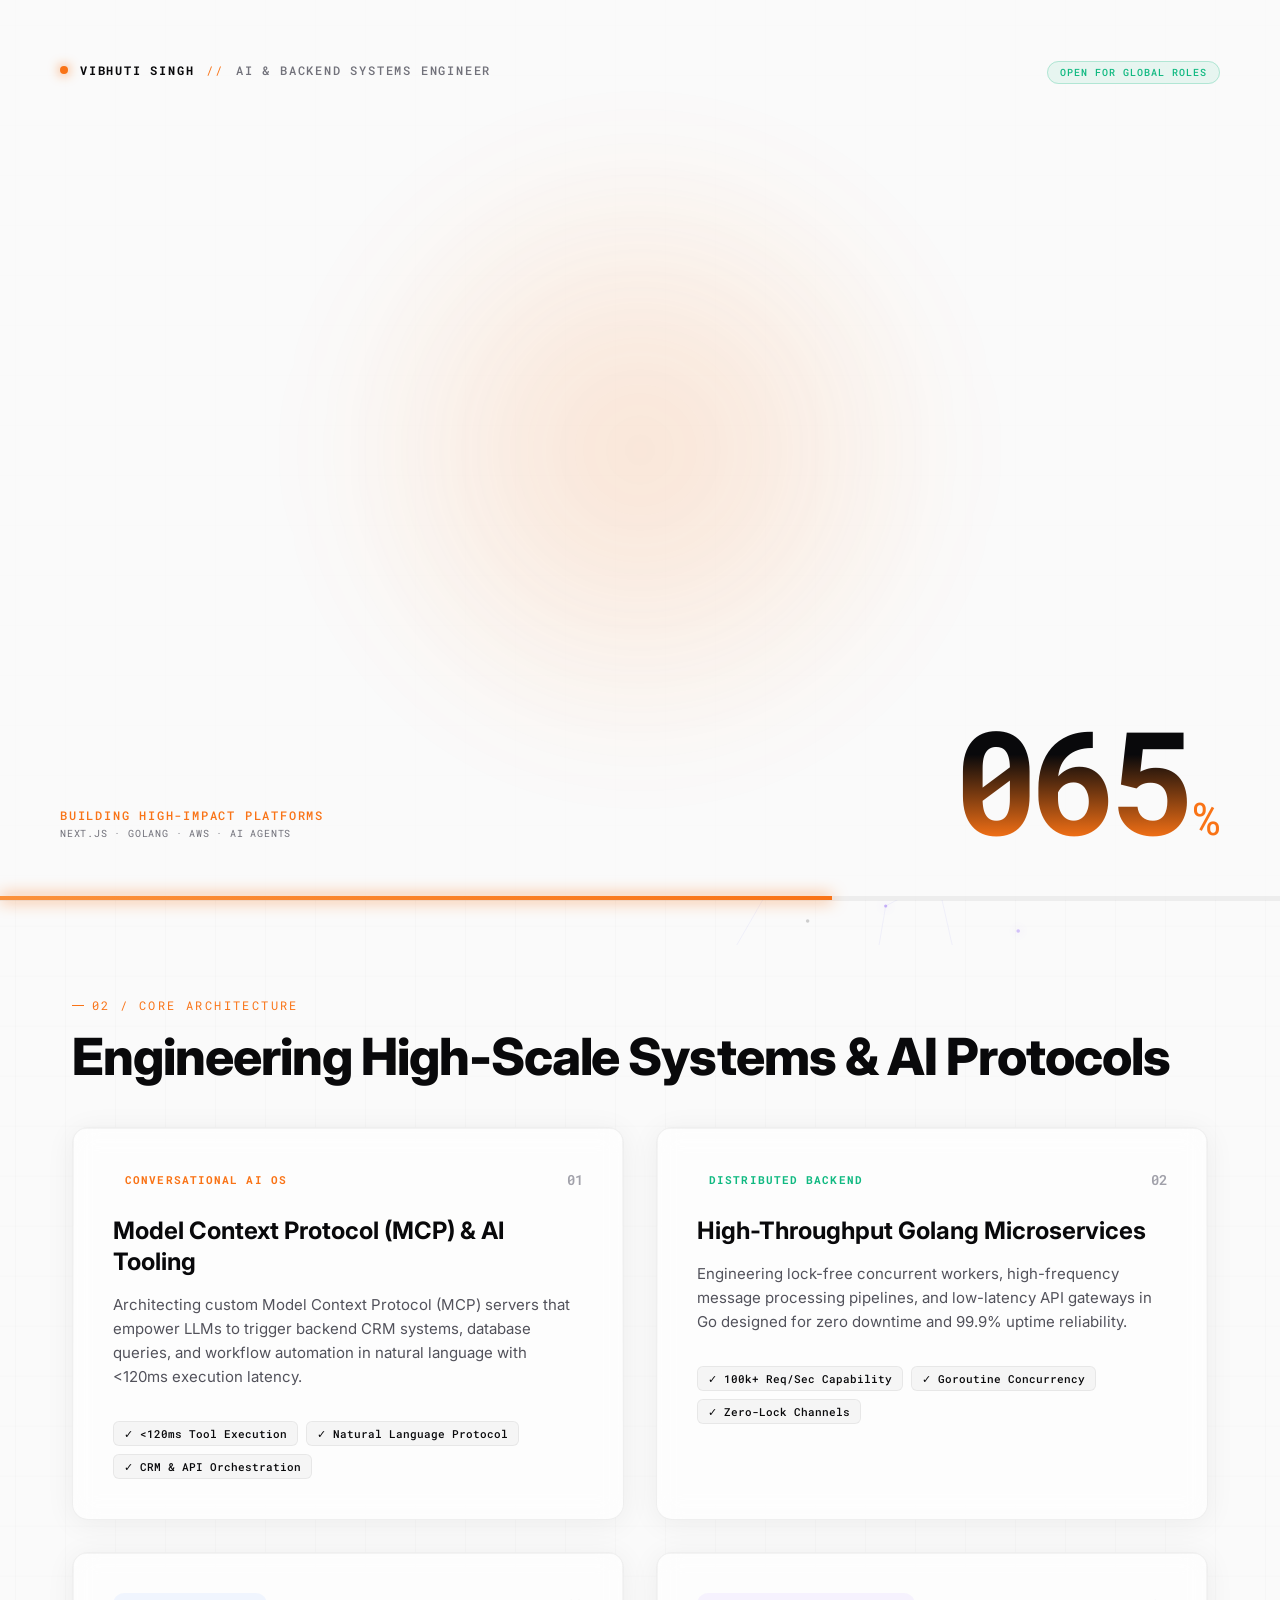
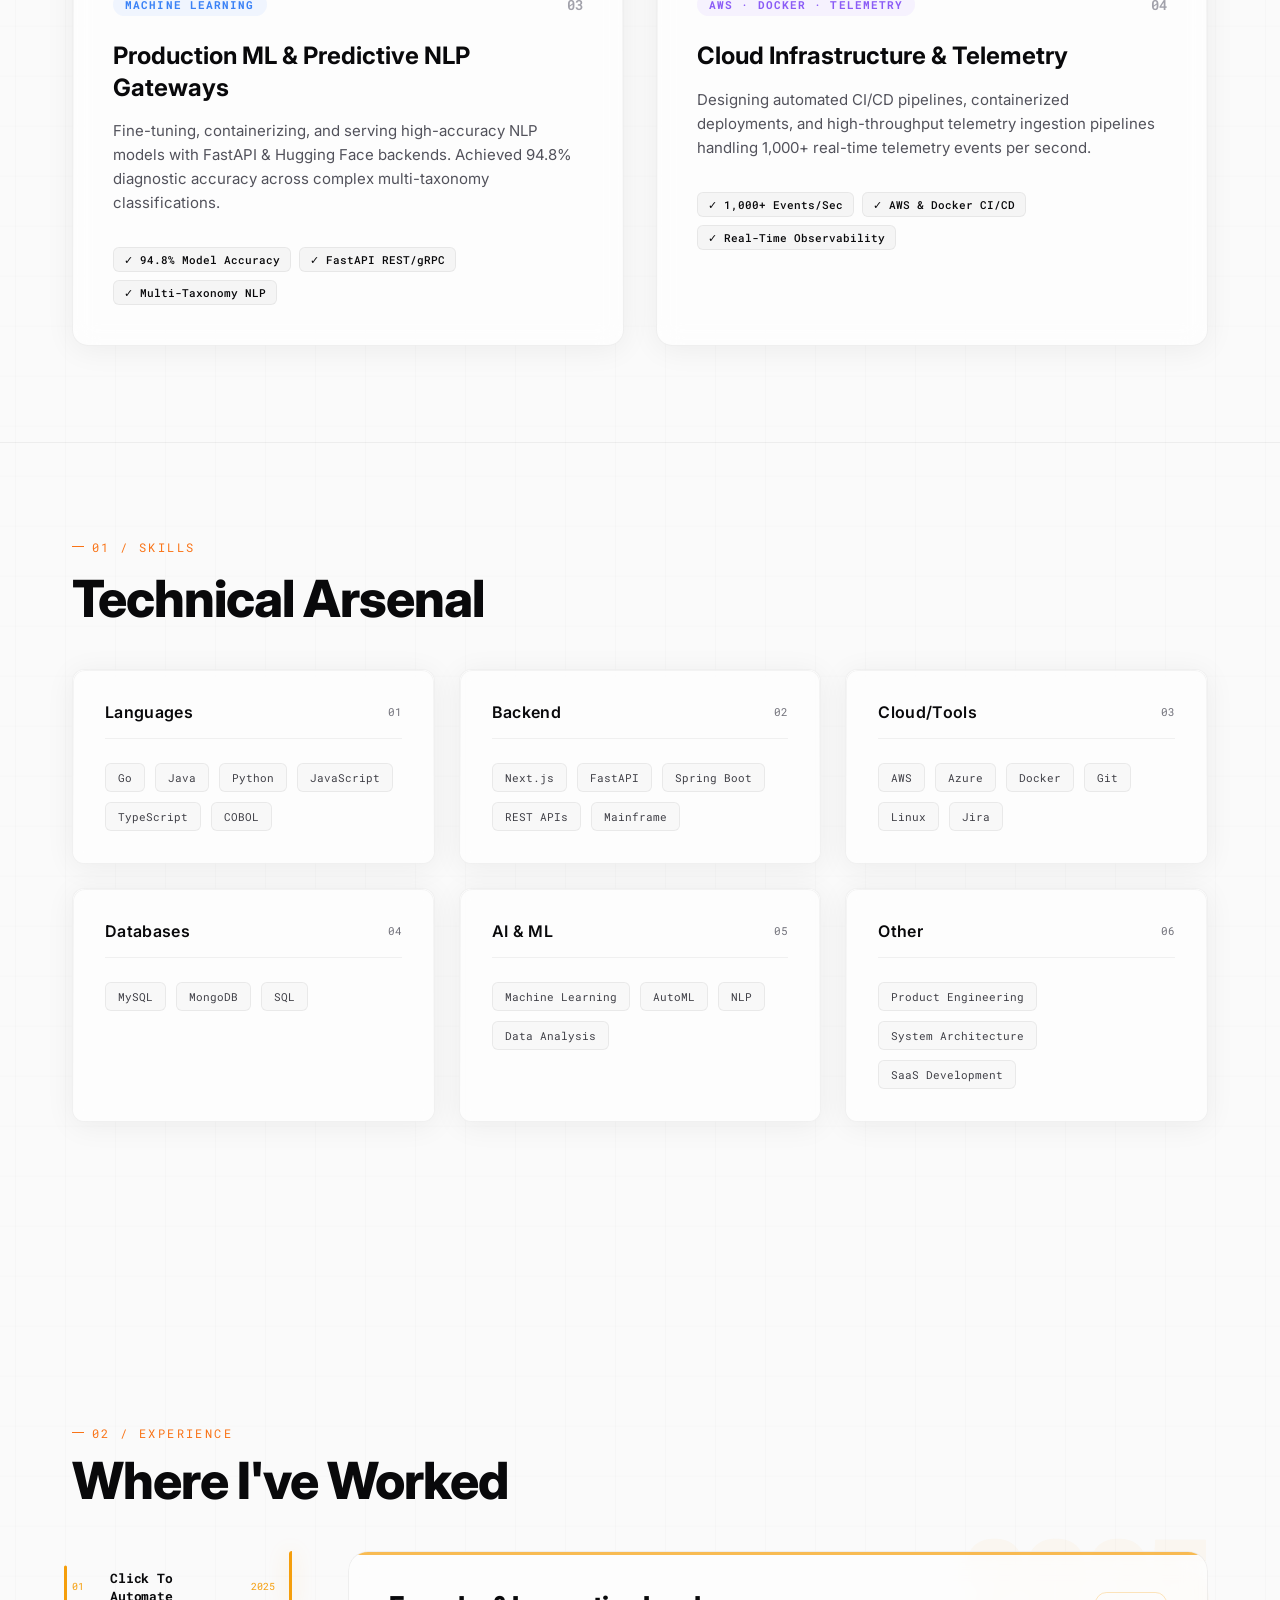
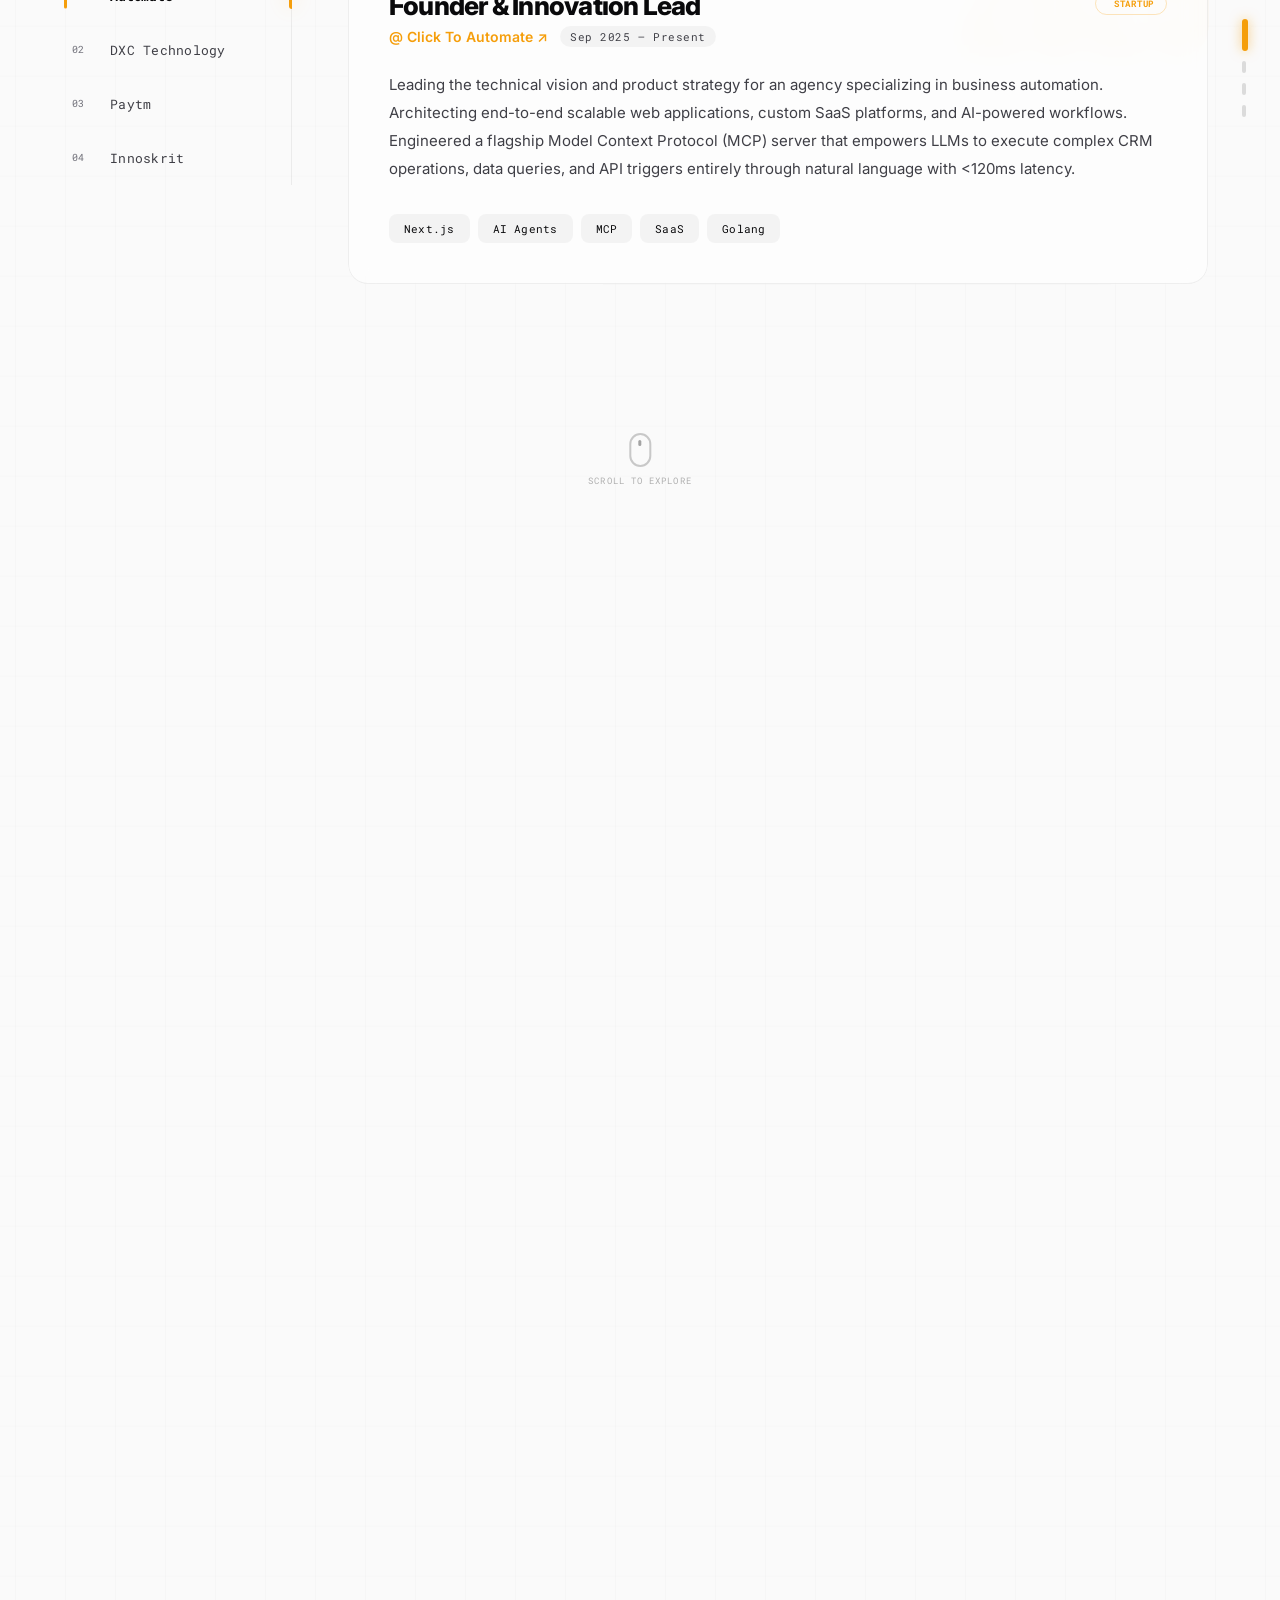
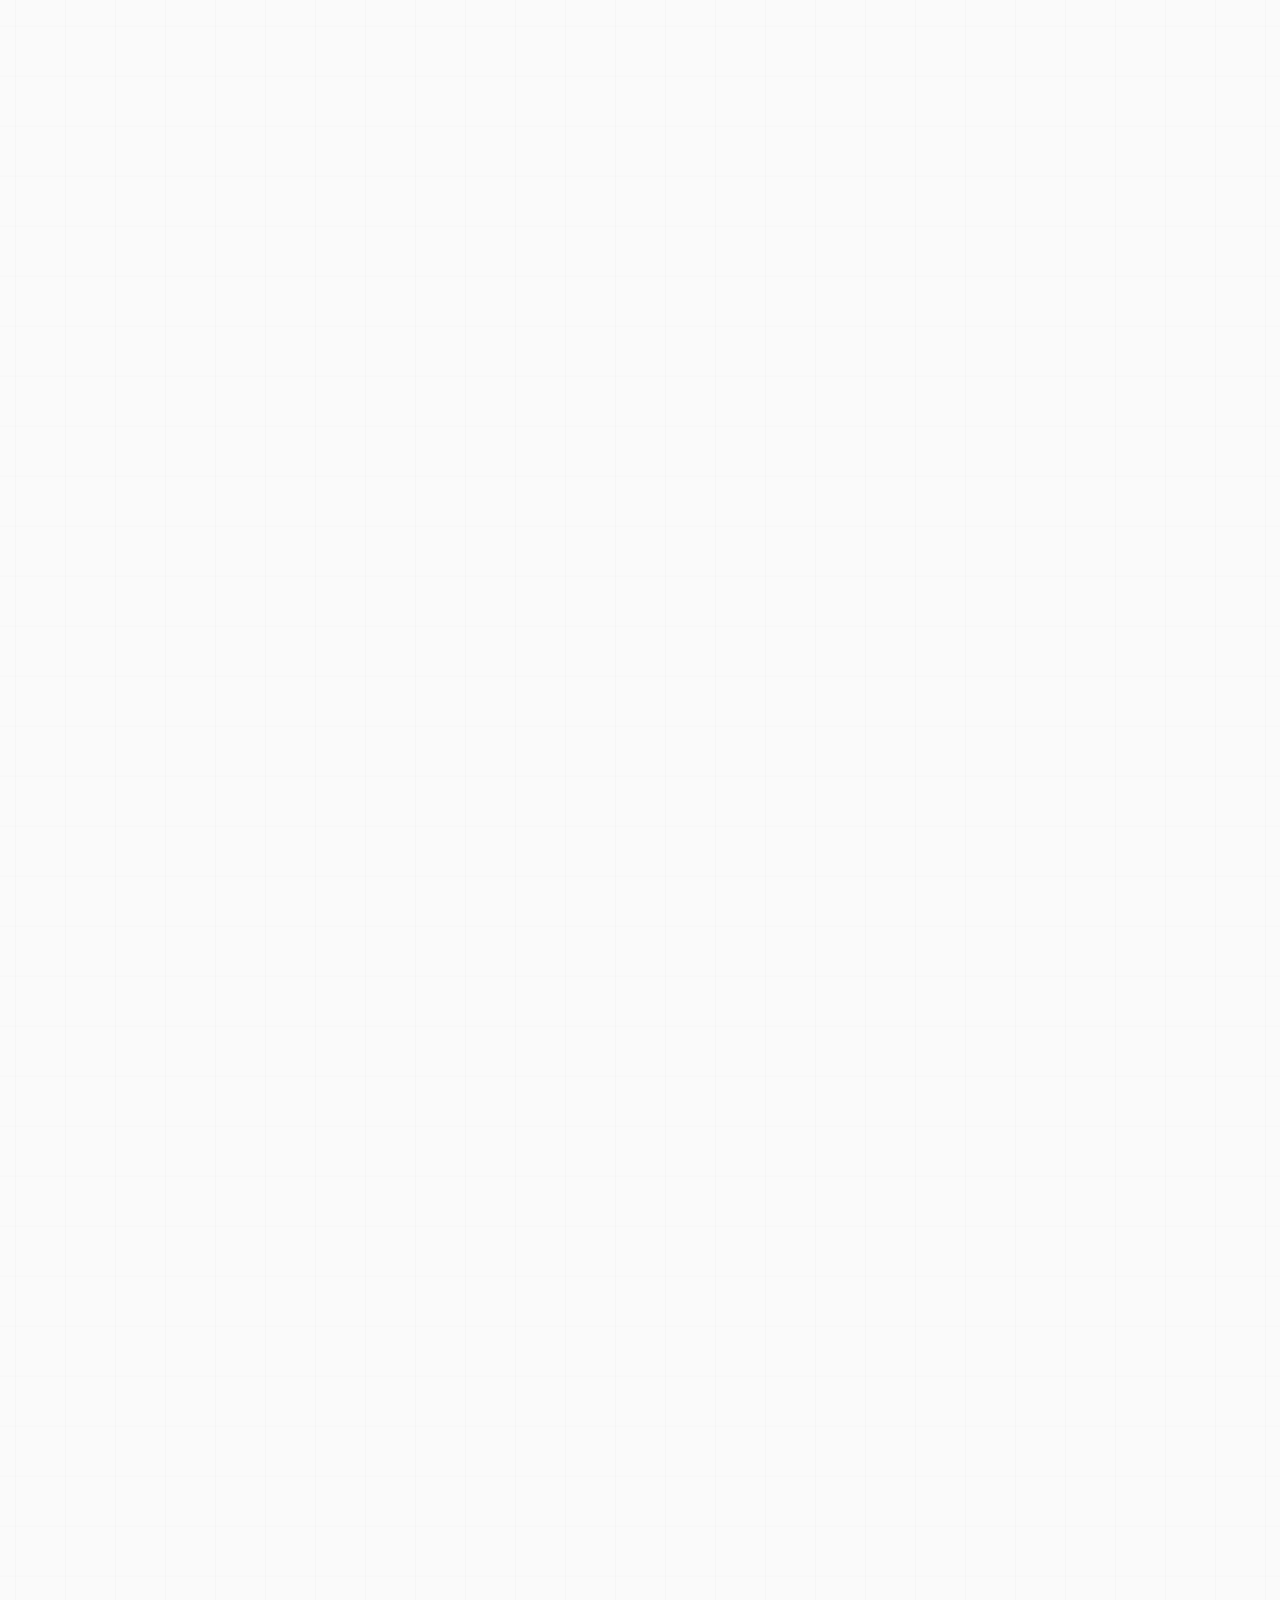
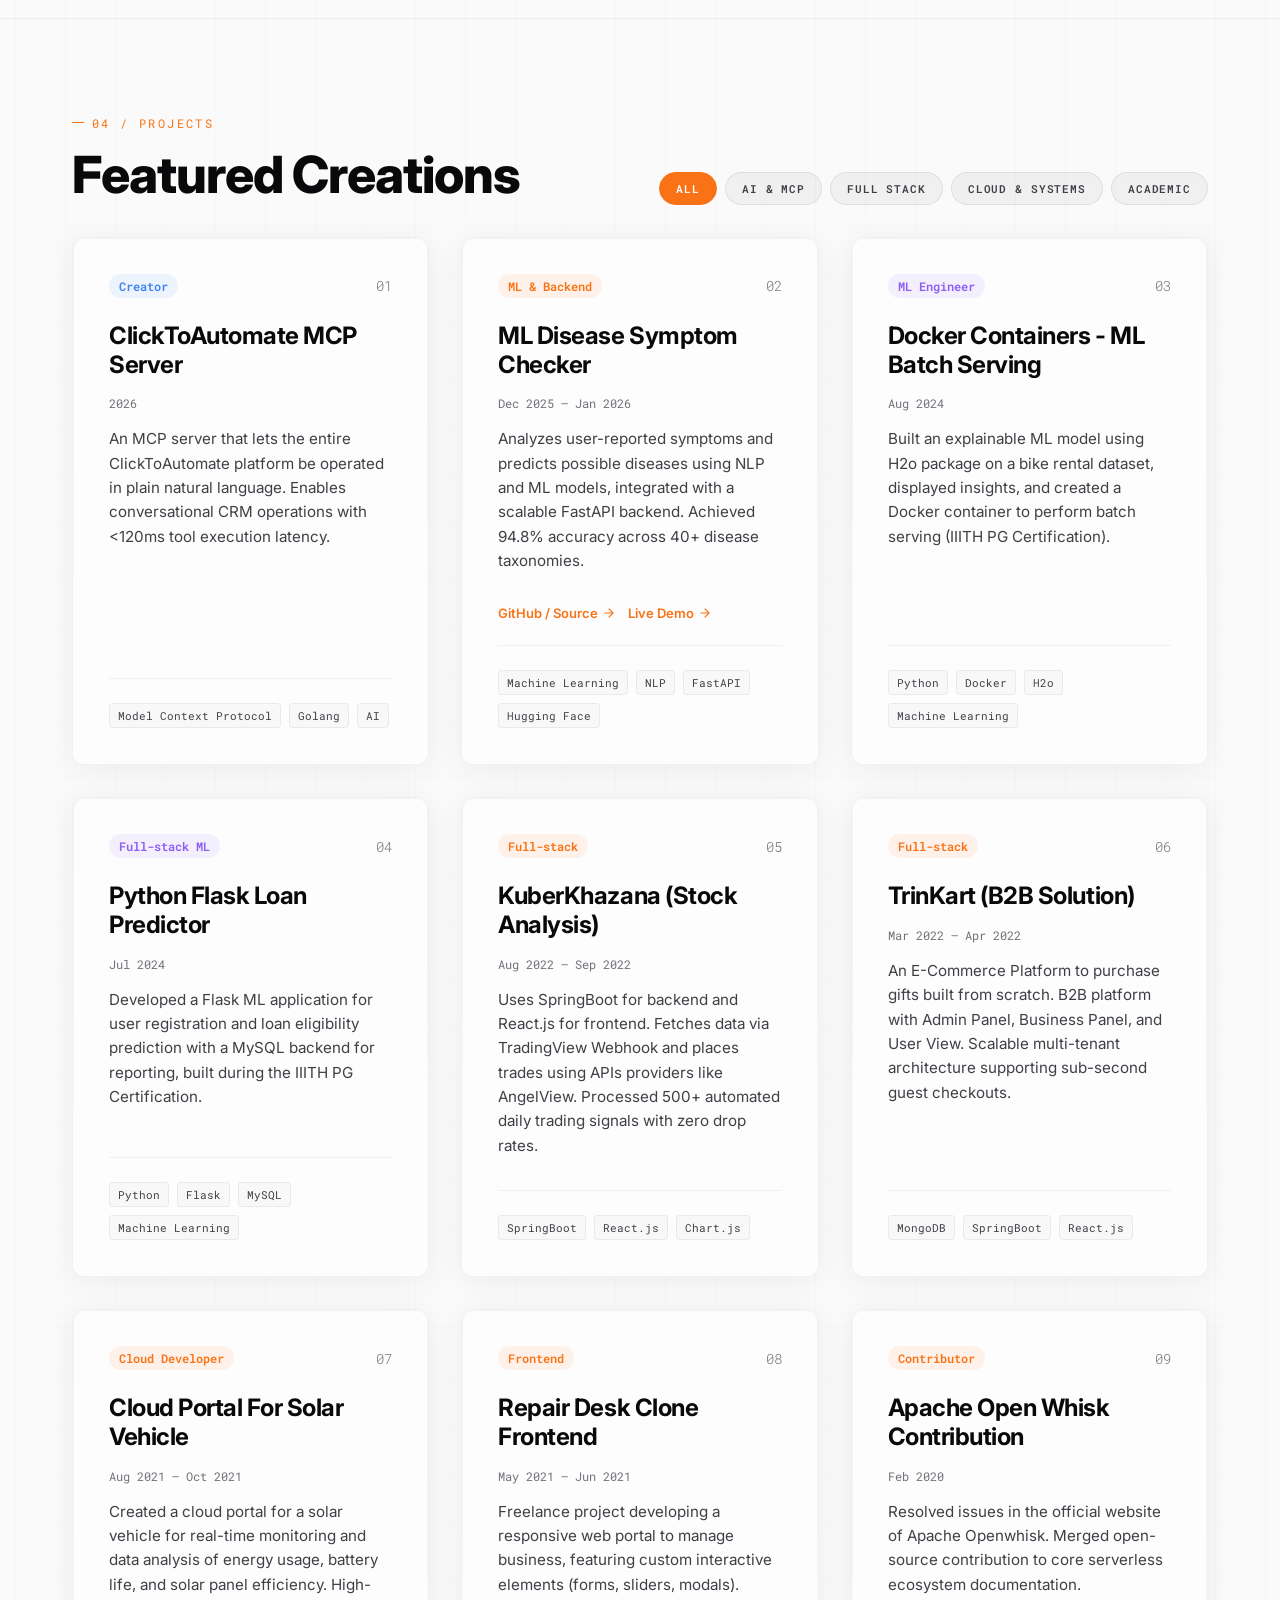
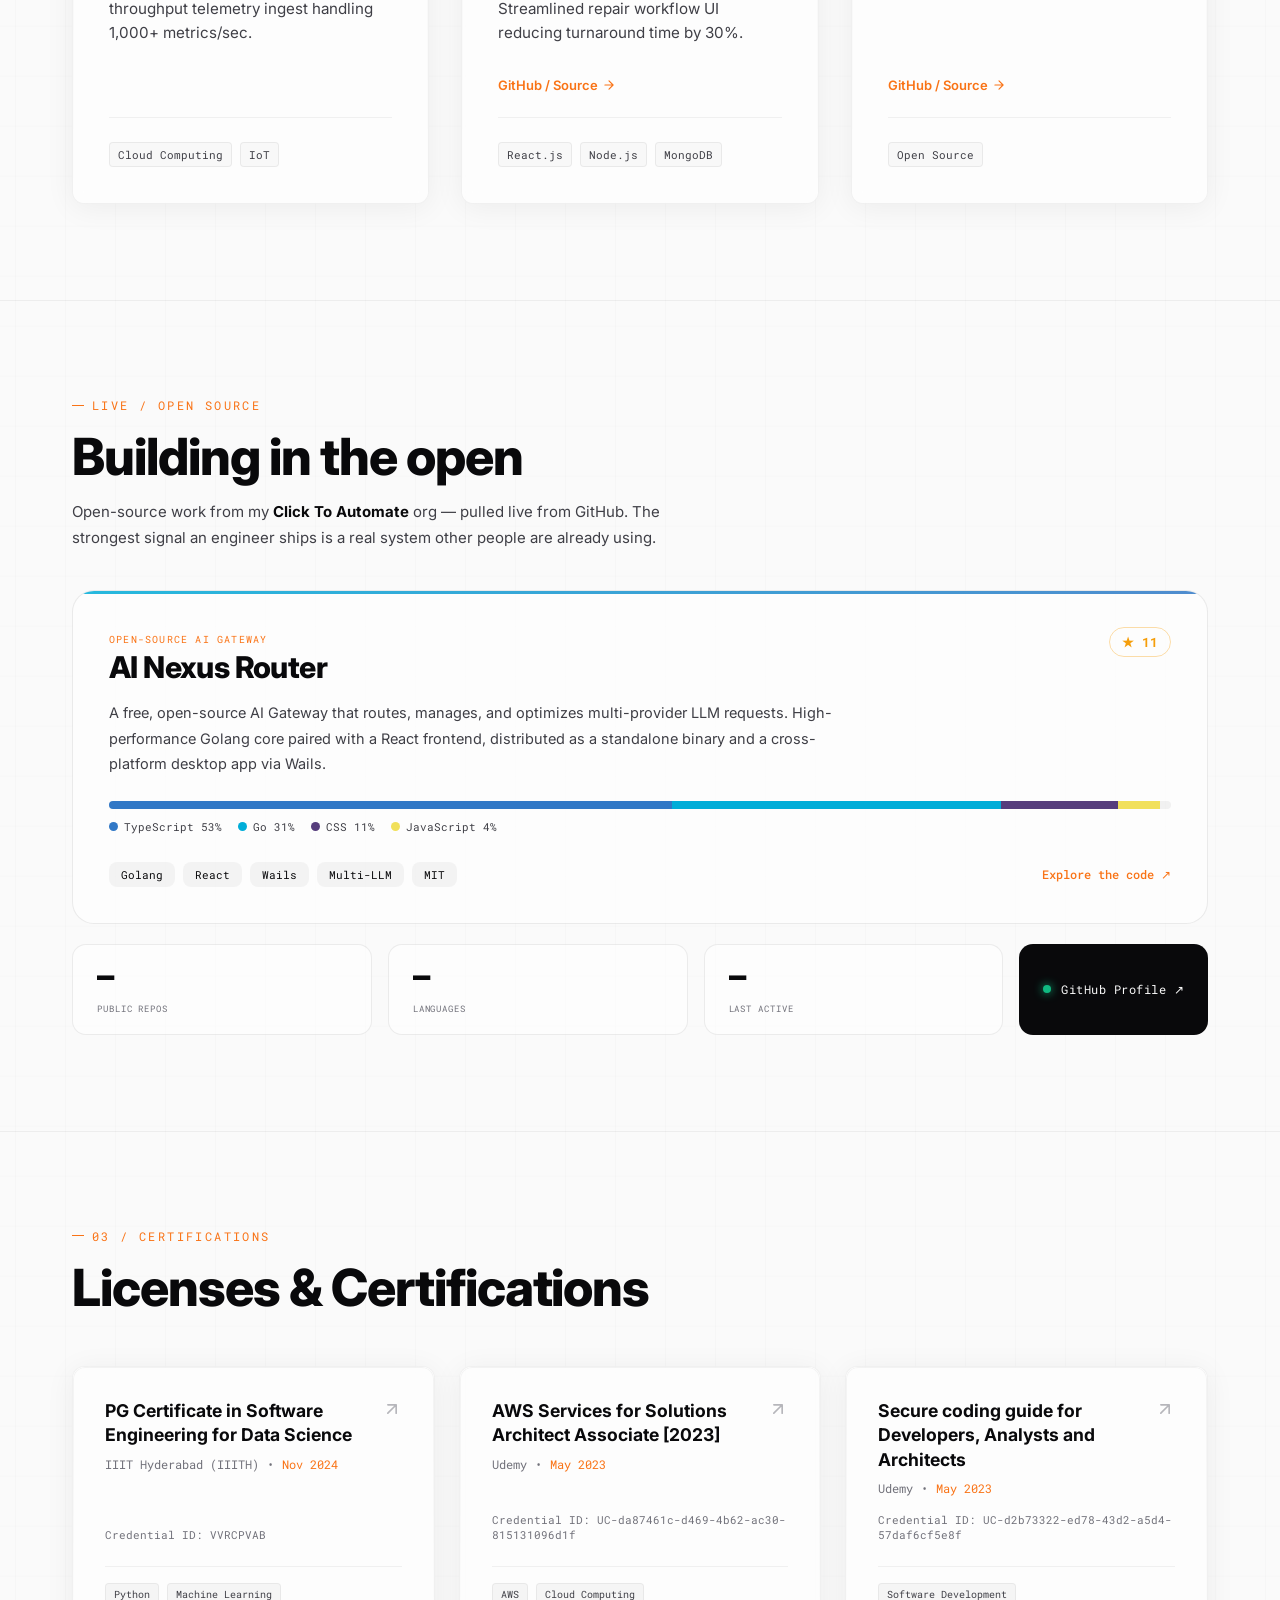
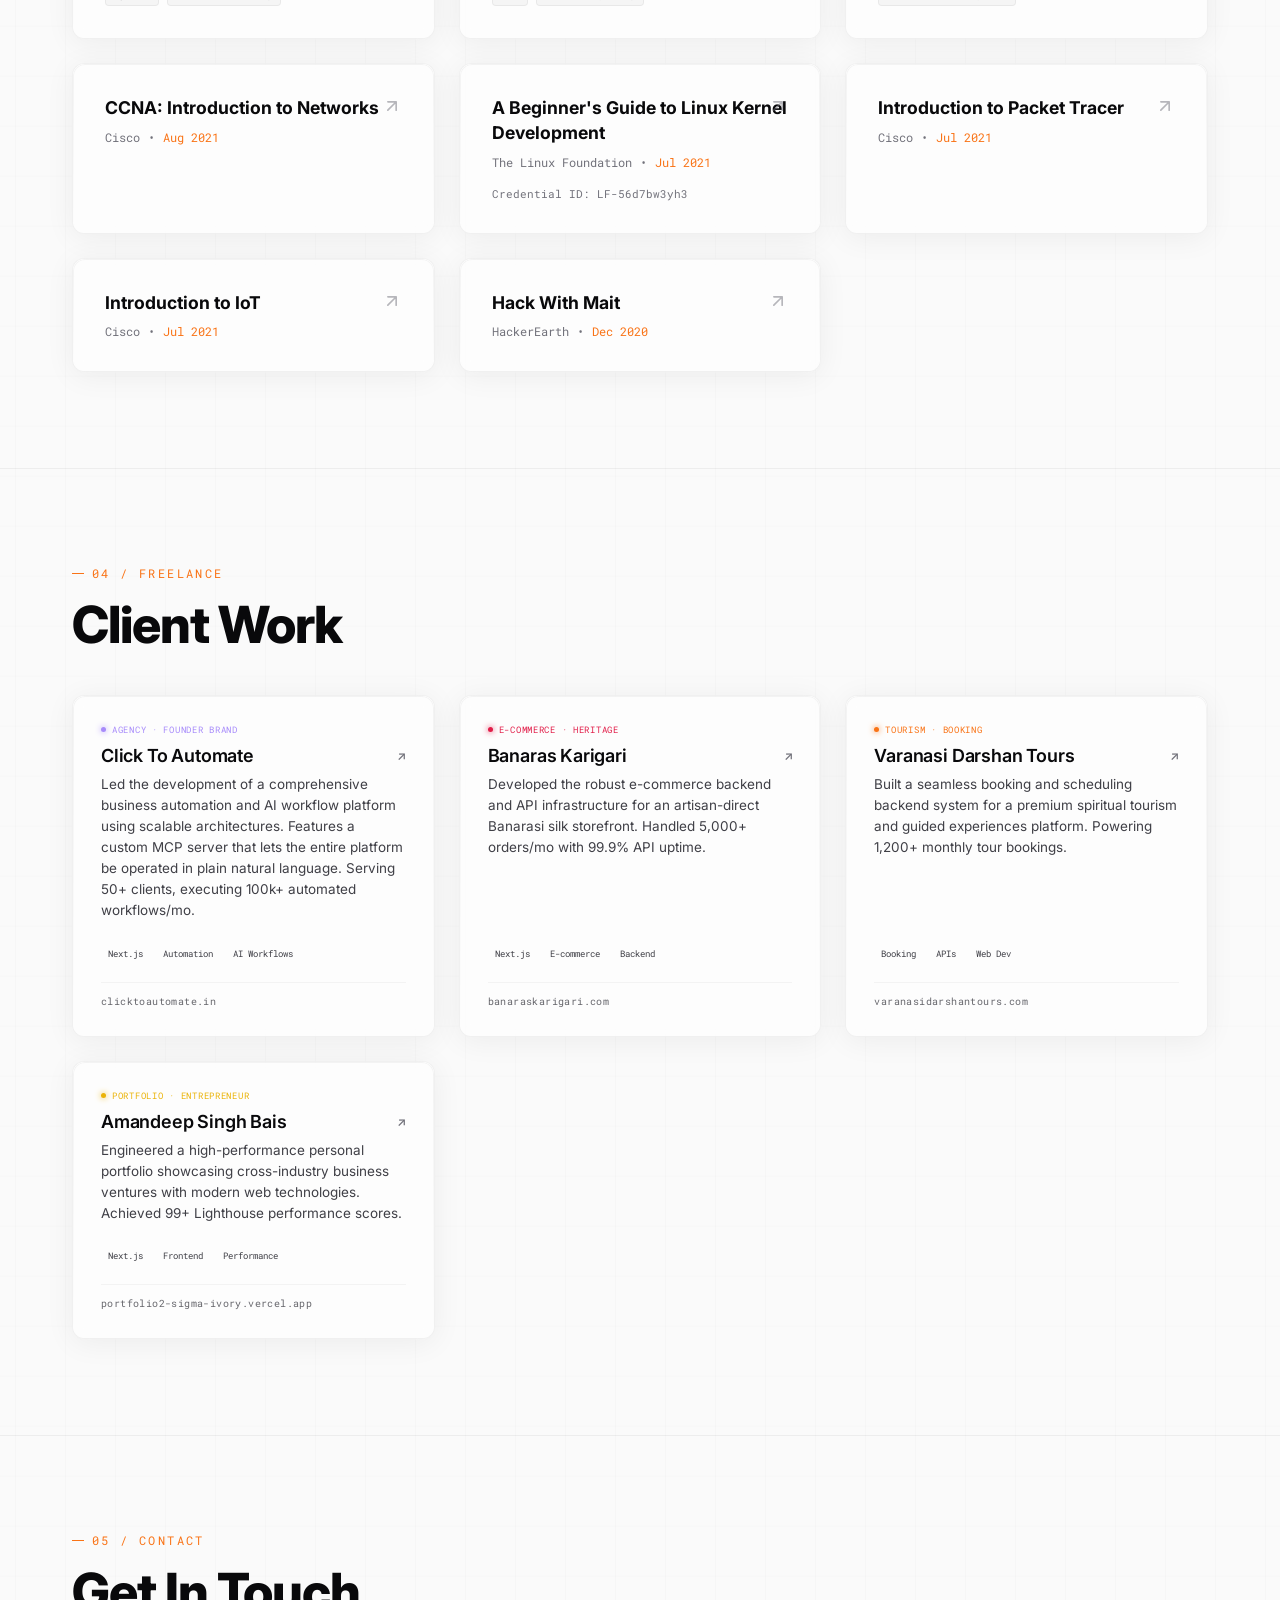
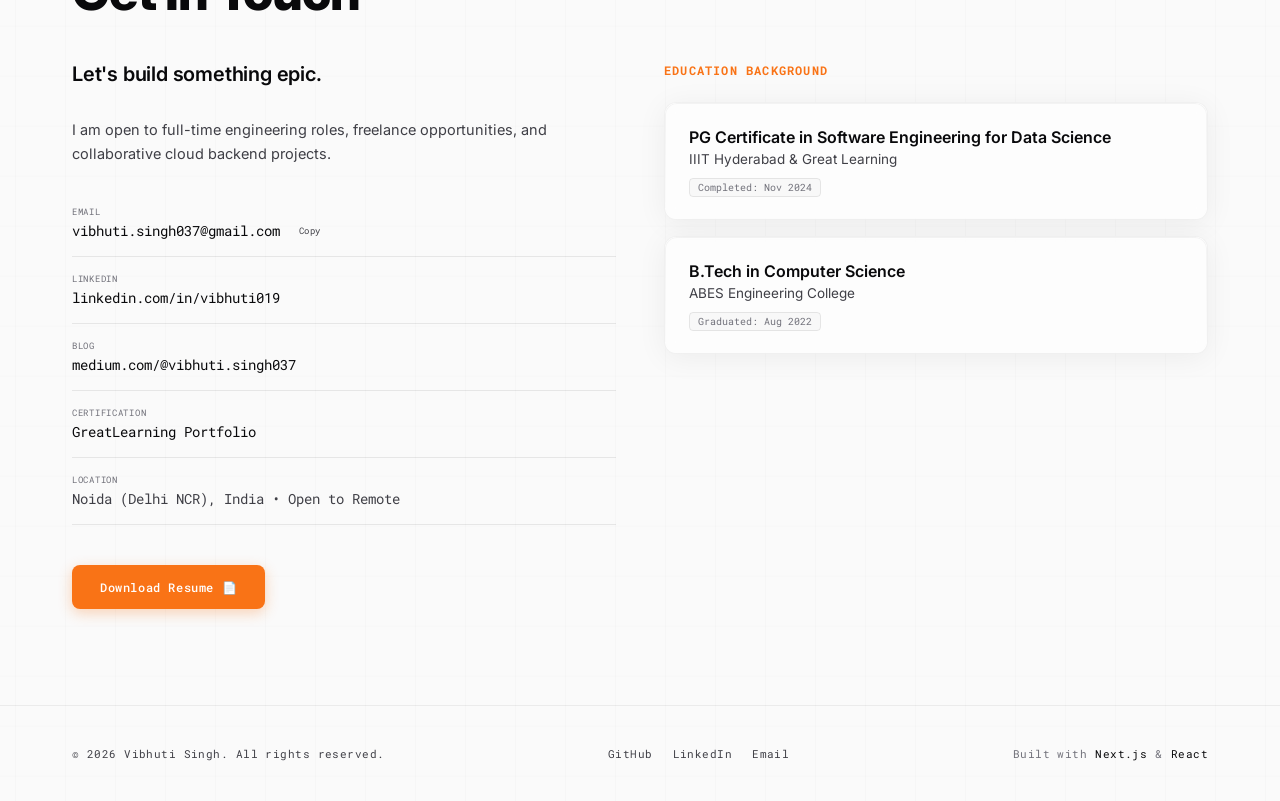
==== commit b92c845f: "upgraded the service worker and cache generator" ====
--- a/index.html
+++ b/index.html
@@ -1 +1 @@
-<!DOCTYPE html><html lang="en"><head><meta charSet="utf-8"/><meta name="viewport" content="width=device-width, initial-scale=1"/><link rel="stylesheet" href="/_next/static/css/dded12dc6b4d5a55.css" data-precedence="next"/><link rel="stylesheet" href="/_next/static/css/38a0144a98792cd6.css" data-precedence="next"/><link rel="preload" as="script" fetchPriority="low" href="/_next/static/chunks/webpack-2feb6e2bdcfde313.js"/><script src="/_next/static/chunks/fd9d1056-bef1823da86e40ac.js" async=""></script><script src="/_next/static/chunks/23-4a2f9bf5aff980e6.js" async=""></script><script src="/_next/static/chunks/main-app-5ba899a2d66047d4.js" async=""></script><script src="/_next/static/chunks/59-4ccd3b77abe5b0cd.js" async=""></script><script src="/_next/static/chunks/app/page-bd1ab5b786df63f3.js" async=""></script><script src="/_next/static/chunks/app/layout-49b4547a2541ff29.js" async=""></script><link rel="preconnect" href="https://fonts.googleapis.com"/><link rel="preconnect" href="https://fonts.gstatic.com" crossorigin="anonymous"/><link rel="preload" as="style" href="https://fonts.googleapis.com/css2?family=Bebas+Neue&amp;family=Roboto+Mono:wght@300;400;500;600;700&amp;family=Inter:wght@300;400;500;600;700;800&amp;display=swap"/><title>Vibhuti Singh — AI &amp; Backend Systems Engineer</title><meta name="description" content="Vibhuti Singh is an AI &amp; Backend Systems Engineer building high-scale Golang microservices, AI-agent tooling (MCP), and open-source AI infrastructure — including the open-source ClickToAutomate AI Nexus Router (Go + React). Software Engineer 2 at DXC Technology and founder of Click To Automate."/><link rel="author" href="https://vibhuti019.github.io"/><meta name="author" content="Vibhuti Singh"/><meta name="keywords" content="Vibhuti Singh,AI Engineer,Backend Engineer,Golang,AI Gateway,LLM Router,Model Context Protocol,MCP,AI Nexus Router,Click To Automate,Microservices,Next.js,Open Source,Cloud,Azure,AWS"/><meta name="creator" content="Vibhuti Singh"/><meta name="robots" content="index, follow"/><link rel="canonical" href="https://vibhuti019.github.io"/><meta property="og:title" content="Vibhuti Singh — AI &amp; Backend Systems Engineer"/><meta property="og:description" content="AI &amp; Backend Systems Engineer building Golang microservices, MCP-based AI-agent tooling, and open-source AI infrastructure like the ClickToAutomate AI Nexus Router."/><meta property="og:url" content="https://vibhuti019.github.io"/><meta property="og:site_name" content="Vibhuti Singh Portfolio"/><meta property="og:locale" content="en_US"/><meta property="og:image" content="https://vibhuti019.github.io/og-image.png"/><meta property="og:image:width" content="1200"/><meta property="og:image:height" content="630"/><meta property="og:image:alt" content="Vibhuti Singh Portfolio Image"/><meta property="og:type" content="website"/><meta name="twitter:card" content="summary_large_image"/><meta name="twitter:title" content="Vibhuti Singh — AI &amp; Backend Systems Engineer"/><meta name="twitter:description" content="AI &amp; Backend Systems Engineer building Golang microservices, MCP-based AI-agent tooling, and open-source AI infrastructure like the ClickToAutomate AI Nexus Router."/><meta name="twitter:image" content="https://vibhuti019.github.io/og-image.png"/><link rel="icon" href="/icon.jpeg?94a98af44926566b" type="image/jpeg" sizes="738x738"/><link href="https://fonts.googleapis.com/css2?family=Bebas+Neue&amp;family=Roboto+Mono:wght@300;400;500;600;700&amp;family=Inter:wght@300;400;500;600;700;800&amp;display=swap" rel="stylesheet"/><script type="application/ld+json">{"@context":"https://schema.org","@graph":[{"@type":"WebSite","@id":"https://vibhuti019.github.io/#website","url":"https://vibhuti019.github.io","name":"Vibhuti Singh — Portfolio","inLanguage":"en","about":{"@id":"https://vibhuti019.github.io/#person"}},{"@type":"Person","@id":"https://vibhuti019.github.io/#person","name":"Vibhuti Singh","url":"https://vibhuti019.github.io","image":"https://vibhuti019.github.io/image.jpeg","jobTitle":"AI & Backend Systems Engineer","description":"AI & Backend Systems Engineer building high-scale Golang microservices, MCP-based AI-agent tooling, and open-source AI infrastructure such as the ClickToAutomate AI Nexus Router.","email":"mailto:vibhuti.singh037@gmail.com","address":{"@type":"PostalAddress","addressLocality":"Noida (Delhi NCR)","addressCountry":"IN"},"worksFor":[{"@type":"Organization","name":"DXC Technology"},{"@type":"Organization","name":"Click To Automate","url":"https://clicktoautomate.in"}],"sameAs":["https://github.com/vibhuti019","https://github.com/Click-To-Automate","https://linkedin.com/in/vibhuti019","https://medium.com/@vibhuti.singh037"],"knowsAbout":["Golang","AI Gateway","LLM Routing","Model Context Protocol","Microservices","Next.js","Azure","AWS","System Design","Open Source"],"alumniOf":[{"@type":"CollegeOrUniversity","name":"IIIT Hyderabad & Great Learning"},{"@type":"CollegeOrUniversity","name":"ABES Engineering College"}]},{"@type":"SoftwareSourceCode","@id":"https://vibhuti019.github.io/#ai-nexus-router","name":"ClickToAutomate AI Nexus Router","description":"A free, open-source AI Gateway that routes, manages, and optimizes multi-provider LLM requests. High-performance Golang core paired with a React frontend, distributed as a standalone binary and a cross-platform desktop app via Wails.","codeRepository":"https://github.com/Click-To-Automate/ClickToAutomate-AI-Nexus-Router","programmingLanguage":["Go","TypeScript"],"license":"https://opensource.org/licenses/MIT","keywords":"AI Gateway, LLM Router, Model Context Protocol, Golang, Wails, open source","author":{"@id":"https://vibhuti019.github.io/#person"}}]}</script><script src="/_next/static/chunks/polyfills-78c92fac7aa8fdd8.js" noModule=""></script></head><body><div style="position:relative;min-height:100vh;background:var(--bg-dark)"><a href="#main-content" class="skip-link">Skip to content</a><div><div class="grid-overlay" style="opacity:0.5"></div><div style="position:fixed;top:-5vh;left:-5vw;width:110vw;height:110vh;z-index:1;cursor:grab;user-select:none;pointer-events:auto"><canvas style="display:block;width:100%;height:100%"></canvas></div><header style="position:fixed;top:0;left:0;right:0;z-index:1000;height:80px;display:flex;align-items:center;transition:all 0.3s ease;background:transparent;backdrop-filter:none;border-bottom:1px solid transparent;box-shadow:none" class="jsx-f8bafcd8ac296909"><div style="display:flex;align-items:center;justify-content:space-between" class="jsx-f8bafcd8ac296909 container"><div style="display:flex;align-items:center;gap:12px" class="jsx-f8bafcd8ac296909"><span style="font-family:var(--font-heading);font-size:1.4rem;color:var(--text-primary);letter-spacing:0.08em;padding:2px 8px;border:1px solid rgba(255, 255, 255, 0.1);border-radius:4px;background:rgba(255, 255, 255, 0.02);cursor:pointer" class="jsx-f8bafcd8ac296909">VS</span><span style="font-family:var(--font-mono);font-size:9px;background:rgba(16, 185, 129, 0.1);color:var(--emerald);border:1px solid rgba(16, 185, 129, 0.2);padding:2px 8px;border-radius:4px;letter-spacing:0.08em;font-weight:500;display:flex;align-items:center;gap:4px" class="jsx-f8bafcd8ac296909 nav-avail-badge"><span style="width:4px;height:4px;border-radius:50%;background:var(--emerald);box-shadow:0 0 6px var(--emerald);display:inline-block" class="jsx-f8bafcd8ac296909 pulse-dot"></span>OPEN TO WORK</span></div><nav style="display:flex;align-items:center;gap:4px" class="jsx-f8bafcd8ac296909 hide-mobile-nav"><button style="background:none;border:none;padding:6px 12px;font-family:var(--font-mono);font-size:11px;letter-spacing:0.05em;cursor:pointer;color:var(--text-primary);position:relative;transition:color 0.25s" class="jsx-f8bafcd8ac296909">Home<span style="position:absolute;bottom:-4px;left:12px;right:12px;height:1px;background:var(--primary);box-shadow:0 0 8px var(--primary)" class="jsx-f8bafcd8ac296909"></span></button><button style="background:none;border:none;padding:6px 12px;font-family:var(--font-mono);font-size:11px;letter-spacing:0.05em;cursor:pointer;color:var(--text-secondary);position:relative;transition:color 0.25s" class="jsx-f8bafcd8ac296909">Skills</button><button style="background:none;border:none;padding:6px 12px;font-family:var(--font-mono);font-size:11px;letter-spacing:0.05em;cursor:pointer;color:var(--text-secondary);position:relative;transition:color 0.25s" class="jsx-f8bafcd8ac296909">Experience</button><button style="background:none;border:none;padding:6px 12px;font-family:var(--font-mono);font-size:11px;letter-spacing:0.05em;cursor:pointer;color:var(--text-secondary);position:relative;transition:color 0.25s" class="jsx-f8bafcd8ac296909">Projects</button><button style="background:none;border:none;padding:6px 12px;font-family:var(--font-mono);font-size:11px;letter-spacing:0.05em;cursor:pointer;color:var(--text-secondary);position:relative;transition:color 0.25s" class="jsx-f8bafcd8ac296909">Certifications</button><button style="background:none;border:none;padding:6px 12px;font-family:var(--font-mono);font-size:11px;letter-spacing:0.05em;cursor:pointer;color:var(--text-secondary);position:relative;transition:color 0.25s" class="jsx-f8bafcd8ac296909">Freelance</button><button style="background:none;border:none;padding:6px 12px;font-family:var(--font-mono);font-size:11px;letter-spacing:0.05em;cursor:pointer;color:var(--text-secondary);position:relative;transition:color 0.25s" class="jsx-f8bafcd8ac296909">Contact</button></nav><div style="display:flex;align-items:center;gap:8px" class="jsx-f8bafcd8ac296909"><button id="music-toggle-btn" aria-label="Play background music" title="Play music" style="background:rgba(255, 255, 255, 0.04);border:1px solid rgba(255, 255, 255, 0.1);padding:7px 11px;border-radius:6px;cursor:pointer;display:flex;align-items:center;gap:6px;transition:all 0.25s ease;box-shadow:0 2px 8px rgba(0,0,0,0.25)" class="jsx-f8bafcd8ac296909"><svg aria-hidden="true" width="14" height="14" viewBox="0 0 24 24" fill="none" stroke="var(--text-secondary)" stroke-width="2" stroke-linecap="round" stroke-linejoin="round" class="jsx-f8bafcd8ac296909"><path d="M9 18V5l12-2v13" class="jsx-f8bafcd8ac296909"></path><circle cx="6" cy="18" r="3" class="jsx-f8bafcd8ac296909"></circle><circle cx="18" cy="16" r="3" class="jsx-f8bafcd8ac296909"></circle></svg><span style="font-family:var(--font-mono);font-size:9px;letter-spacing:0.06em;color:var(--text-secondary);white-space:nowrap" class="jsx-f8bafcd8ac296909">♫</span></button><button style="background:rgba(0,0,0,0.03);color:var(--text-primary);border:1px solid rgba(0,0,0,0.08);padding:8px 16px;border-radius:6px;font-family:var(--font-mono);font-size:11px;cursor:pointer;transition:background 0.25s, border-color 0.25s, box-shadow 0.25s;box-shadow:0 2px 8px rgba(0,0,0,0.3)" class="jsx-f8bafcd8ac296909">Say Hello →</button></div></div></header><main id="main-content" style="position:relative;z-index:5"><section id="home" style="min-height:100svh;display:flex;flex-direction:column;justify-content:center;position:relative;overflow:hidden;padding-top:clamp(80px, 12vw, 120px);padding-bottom:40px;background:transparent" class="jsx-64ec365a6d97a92a"><div class="jsx-64ec365a6d97a92a grid-overlay"></div><div style="position:absolute;top:0;left:0;right:0;bottom:0;pointer-events:none;z-index:2;background:none;transition:background 0.15s ease" class="jsx-64ec365a6d97a92a"></div><div style="top:-10%;left:-10%;background:radial-gradient(circle, rgba(99,102,241,0.06) 0%, transparent 60%)" class="jsx-64ec365a6d97a92a glow-blob"></div><div style="bottom:10%;right:-10%;background:radial-gradient(circle, rgba(251,146,60,0.05) 0%, transparent 60%)" class="jsx-64ec365a6d97a92a glow-blob"></div><div style="position:relative;z-index:5" class="jsx-64ec365a6d97a92a container"><div style="display:flex;align-items:center;justify-content:space-between;gap:40px;flex-wrap:wrap" class="jsx-64ec365a6d97a92a"><div style="flex:1 1 500px;z-index:5;opacity:0;transform:translateY(30px);transition:opacity 1.2s cubic-bezier(0.16, 1, 0.3, 1) 1.0s, transform 1.2s cubic-bezier(0.16, 1, 0.3, 1) 1.0s" class="jsx-64ec365a6d97a92a"><div style="font-family:var(--font-mono);font-size:12px;color:var(--primary);letter-spacing:0.15em;margin-bottom:1.5rem;display:flex;align-items:center;gap:12px" class="jsx-64ec365a6d97a92a"><span style="width:20px;height:1px;background:var(--primary);display:inline-block" class="jsx-64ec365a6d97a92a"></span><span class="jsx-64ec365a6d97a92a">PORTFOLIO — 2026</span></div><h1 style="font-size:clamp(56px, 8.5vw, 120px);font-family:var(--font-sans);font-weight:800;line-height:0.9;letter-spacing:-0.04em;margin-bottom:2rem" class="jsx-64ec365a6d97a92a"><span style="display:block" class="jsx-64ec365a6d97a92a primary-gradient-text">Vibhuti</span><span style="display:block;color:transparent;-webkit-text-stroke:1.5px rgba(0, 0, 0, 0.15)" class="jsx-64ec365a6d97a92a">Singh.</span></h1><h2 style="font-size:clamp(18px, 2.5vw, 24px);font-weight:500;color:var(--text-primary);font-family:var(--font-mono);margin-bottom:1.5rem;min-height:36px;line-height:1.4" class="jsx-64ec365a6d97a92a">I am an<span class="jsx-64ec365a6d97a92a content-site"></span></h2><p style="font-family:var(--font-sans);font-size:clamp(15px, 2vw, 19px);color:var(--text-secondary);max-width:560px;line-height:1.6;margin-bottom:2.5rem;font-weight:400" class="jsx-64ec365a6d97a92a">I build <span style="color:var(--text-primary);font-weight:500" class="jsx-64ec365a6d97a92a">AI-native platforms</span> — most recently an SMB automation OS you can run in plain natural language through a <span style="color:var(--primary);font-weight:500" class="jsx-64ec365a6d97a92a">custom MCP server</span>. Next.js · Golang · AWS.</p><div style="display:flex;gap:12px;flex-wrap:wrap;margin-bottom:3rem" class="jsx-64ec365a6d97a92a"><button data-cursor="EXPLORE" style="background:var(--primary);color:#ffffff;border:none;padding:14px 28px;border-radius:8px;font-family:var(--font-mono);font-size:12px;letter-spacing:0.05em;font-weight:500;cursor:pointer;transition:background 0.3s, transform 0.3s, box-shadow 0.3s;box-shadow:0 4px 14px rgba(249, 115, 22, 0.3)" class="jsx-64ec365a6d97a92a">Explore Projects ↓</button><button data-cursor="HIRE" style="background:transparent;color:var(--text-primary);border:1px solid rgba(0, 0, 0, 0.1);padding:13px 28px;border-radius:8px;font-family:var(--font-mono);font-size:12px;letter-spacing:0.05em;font-weight:500;cursor:pointer;transition:background 0.3s, border-color 0.3s, transform 0.3s" class="jsx-64ec365a6d97a92a">Get In Touch ↗</button><a data-cursor="RESUME" href="/VibhutiSingh-Resume.pdf" download="Vibhuti-Singh-Resume.pdf" target="_blank" rel="noopener noreferrer" style="background:transparent;color:var(--text-primary);border:1px solid rgba(0, 0, 0, 0.1);padding:13px 28px;border-radius:8px;font-family:var(--font-mono);font-size:12px;letter-spacing:0.05em;font-weight:500;cursor:pointer;transition:background 0.3s, border-color 0.3s, transform 0.3s;text-decoration:none;display:inline-flex;align-items:center" class="jsx-64ec365a6d97a92a">Download Resume 📄</a></div><div style="display:grid;grid-template-columns:repeat(auto-fit, minmax(min(100%, 110px), 1fr));gap:16px;padding-top:20px;border-top:1px solid rgba(0, 0, 0, 0.08);max-width:560px" class="jsx-64ec365a6d97a92a"><div class="jsx-64ec365a6d97a92a"><span style="font-family:var(--font-mono);font-size:clamp(24px, 3vw, 36px);font-weight:800;color:#09090b;display:block;line-height:1" class="jsx-64ec365a6d97a92a">04+</span><span style="font-family:var(--font-mono);font-size:10px;color:#71717a;letter-spacing:0.1em;margin-top:6px;display:block" class="jsx-64ec365a6d97a92a">YRS EXP</span></div><div class="jsx-64ec365a6d97a92a"><span style="font-family:var(--font-mono);font-size:clamp(24px, 3vw, 36px);font-weight:800;color:var(--primary);display:block;line-height:1" class="jsx-64ec365a6d97a92a">99.9%</span><span style="font-family:var(--font-mono);font-size:10px;color:#71717a;letter-spacing:0.1em;margin-top:6px;display:block" class="jsx-64ec365a6d97a92a">UPTIME STD</span></div><div class="jsx-64ec365a6d97a92a"><span style="font-family:var(--font-mono);font-size:clamp(24px, 3vw, 36px);font-weight:800;color:#09090b;display:block;line-height:1" class="jsx-64ec365a6d97a92a">100k+</span><span style="font-family:var(--font-mono);font-size:10px;color:#71717a;letter-spacing:0.1em;margin-top:6px;display:block" class="jsx-64ec365a6d97a92a">AUTOMATIONS</span></div><div class="jsx-64ec365a6d97a92a"><span style="font-family:var(--font-mono);font-size:clamp(24px, 3vw, 36px);font-weight:800;color:var(--emerald);display:block;line-height:1" class="jsx-64ec365a6d97a92a">04+</span><span style="font-family:var(--font-mono);font-size:10px;color:#71717a;letter-spacing:0.1em;margin-top:6px;display:block" class="jsx-64ec365a6d97a92a">PROD APPS</span></div></div></div><div style="flex:1 1 400px;display:flex;justify-content:center;z-index:10;width:100%;height:480px;max-height:80vh;opacity:0;transform:translateY(30px);transition:opacity 1.2s cubic-bezier(0.16, 1, 0.3, 1) 1.4s, transform 1.2s cubic-bezier(0.16, 1, 0.3, 1) 1.4s" class="jsx-64ec365a6d97a92a hero-cube-container"><div style="transform:scale(0.9) translateY(50px);display:flex;justify-content:center;align-items:center;transform-style:preserve-3d;perspective:1000px"><div class="cubes" id="AnimationCube"><div class="cube" data-cube="111"><div class="cube-wrap"><div class="cube-top"><div class="shadow-z" data-cube="112"></div></div><div class="cube-bottom"></div><div class="cube-front-left-004"></div><div class="cube-front-right"></div><div class="cube-back-left"></div><div class="cube-back-right"></div></div></div><div class="cube" data-cube="121"><div class="cube-wrap"><div class="cube-top"></div><div class="cube-bottom"></div><div class="cube-front-left"></div><div class="cube-front-right"></div><div class="cube-back-left"></div><div class="cube-back-right"></div></div></div><div class="cube" data-cube="131"><div class="cube-wrap"><div class="cube-top"><div class="shadow-z" data-cube="132"></div></div><div class="cube-bottom"></div><div class="cube-front-left"></div><div class="cube-front-right"></div><div class="cube-back-left"></div><div class="cube-back-right"></div></div></div><div class="cube" data-cube="211"><div class="cube-wrap"><div class="cube-top"><div class="shadow-flip" data-cube="111"></div><div class="shadow-y" data-cube="111"></div><div class="shadow-z" data-cube="212"></div></div><div class="cube-bottom"></div><div class="cube-front-left-005"></div><div class="cube-front-right"></div><div class="cube-back-left"></div><div class="cube-back-right"></div></div></div><div class="cube" data-cube="221"><div class="cube-wrap"><div class="cube-top"><div class="shadow-flip" data-cube="121"></div><div class="shadow-y" data-cube="121"></div></div><div class="cube-bottom"></div><div class="cube-front-left"></div><div class="cube-front-right"></div><div class="cube-back-left"></div><div class="cube-back-right"></div></div></div><div class="cube" data-cube="231"><div class="cube-wrap"><div class="cube-top"><div class="shadow-flip" data-cube="131"></div><div class="shadow-y" data-cube="131"></div></div><div class="cube-bottom"></div><div class="cube-front-left"></div><div class="cube-front-right"></div><div class="cube-back-left"></div><div class="cube-back-right"></div></div></div><div class="cube" data-cube="311"><div class="cube-wrap"><div class="cube-top"><div class="shadow-flip" data-cube="211"></div><div class="shadow-y" data-cube="211"></div><div class="shadow-z" data-cube="312"></div></div><div class="cube-bottom"></div><div class="cube-front-left-006"></div><div class="cube-front-right-006"></div><div class="cube-back-left"></div><div class="cube-back-right"></div></div></div><div class="cube" data-cube="321"><div class="cube-wrap"><div class="cube-top"><div class="shadow-flip" data-cube="221"></div><div class="shadow-y" data-cube="221"></div><div class="shadow-z" data-cube="322"></div></div><div class="cube-bottom"></div><div class="cube-front-left"></div><div class="cube-front-right-005"></div><div class="cube-back-left"></div><div class="cube-back-right"></div></div></div><div class="cube" data-cube="331"><div class="cube-wrap"><div class="cube-top"><div class="shadow-flip" data-cube="231"></div><div class="shadow-y" data-cube="231"></div><div class="shadow-z" data-cube="332"></div></div><div class="cube-bottom"></div><div class="cube-front-left"></div><div class="cube-front-right-004"></div><div class="cube-back-left"></div><div class="cube-back-right"></div></div></div><div class="cube" data-cube="112"><div class="cube-wrap"><div class="cube-top"></div><div class="cube-bottom"></div><div class="cube-front-left-001"></div><div class="cube-front-right"></div><div class="cube-back-left"></div><div class="cube-back-right"></div></div></div><div class="cube" data-cube="122"><div class="cube-wrap"><div class="cube-top"></div><div class="cube-bottom"></div><div class="cube-front-left"></div><div class="cube-front-right"></div><div class="cube-back-left"></div><div class="cube-back-right"></div></div></div><div class="cube" data-cube="132"><div class="cube-wrap"><div class="cube-top"></div><div class="cube-bottom"></div><div class="cube-front-left"></div><div class="cube-front-right"></div><div class="cube-back-left"></div><div class="cube-back-right"></div></div></div><div class="cube" data-cube="212"><div class="cube-wrap"><div class="cube-top"><div class="shadow-flip" data-cube="112"></div><div class="shadow-y" data-cube="112"></div></div><div class="cube-bottom"></div><div class="cube-front-left-002"></div><div class="cube-front-right"></div><div class="cube-back-left"></div><div class="cube-back-right"></div></div></div><div class="cube" data-cube="222"><div class="cube-wrap"><div class="cube-top"><div class="shadow-flip" data-cube="122"></div><div class="shadow-y" data-cube="122"></div></div><div class="cube-bottom"></div><div class="cube-front-left"></div><div class="cube-front-right"></div><div class="cube-back-left"></div><div class="cube-back-right"></div></div></div><div class="cube" data-cube="232"><div class="cube-wrap"><div class="cube-top"><div class="shadow-flip" data-cube="132"></div><div class="shadow-y" data-cube="132"></div></div><div class="cube-bottom"></div><div class="cube-front-left"></div><div class="cube-front-right"></div><div class="cube-back-left"></div><div class="cube-back-right"></div></div></div><div class="cube" data-cube="312"><div class="cube-wrap"><div class="cube-top"><div class="shadow-flip" data-cube="212"></div><div class="shadow-y" data-cube="212"></div></div><div class="cube-bottom"></div><div class="cube-front-left-003"></div><div class="cube-front-right-003"></div><div class="cube-back-left"></div><div class="cube-back-right"></div></div></div><div class="cube" data-cube="322"><div class="cube-wrap"><div class="cube-top"><div class="shadow-flip" data-cube="222"></div><div class="shadow-y" data-cube="222"></div></div><div class="cube-bottom"></div><div class="cube-front-left"></div><div class="cube-front-right-002"></div><div class="cube-back-left"></div><div class="cube-back-right"></div></div></div><div class="cube" data-cube="332"><div class="cube-wrap"><div class="cube-top"><div class="shadow-flip" data-cube="232"></div><div class="shadow-y" data-cube="232"></div></div><div class="cube-bottom"></div><div class="cube-front-left"></div><div class="cube-front-right-001"></div><div class="cube-back-left"></div><div class="cube-back-right"></div></div></div><div class="cube" data-cube="113"><div class="cube-wrap"><div class="cube-top"><div class="shadow-z" data-cube="111"></div></div><div class="cube-bottom"></div><div class="cube-front-left-007"></div><div class="cube-front-right"></div><div class="cube-back-left"></div><div class="cube-back-right"></div></div></div><div class="cube" data-cube="123"><div class="cube-wrap"><div class="cube-top"><div class="shadow-z" data-cube="121"></div></div><div class="cube-bottom"></div><div class="cube-front-left"></div><div class="cube-front-right"></div><div class="cube-back-left"></div><div class="cube-back-right"></div></div></div><div class="cube" data-cube="133"><div class="cube-wrap"><div class="cube-top"></div><div class="cube-bottom"></div><div class="cube-front-left"></div><div class="cube-front-right"></div><div class="cube-back-left"></div><div class="cube-back-right"></div></div></div><div class="cube" data-cube="213"><div class="cube-wrap"><div class="cube-top"><div class="shadow-flip" data-cube="113"></div><div class="shadow-y" data-cube="113"></div><div class="shadow-z" data-cube="211"></div></div><div class="cube-bottom"></div><div class="cube-front-left-008"></div><div class="cube-front-right"></div><div class="cube-back-left"></div><div class="cube-back-right"></div></div></div><div class="cube" data-cube="223"><div class="cube-wrap"><div class="cube-top"><div class="shadow-y" data-cube="123"></div><div class="shadow-z" data-cube="221"></div></div><div class="cube-bottom"></div><div class="cube-front-left"></div><div class="cube-front-right"></div><div class="cube-back-left"></div><div class="cube-back-right"></div></div></div><div class="cube" data-cube="233"><div class="cube-wrap"><div class="cube-top"><div class="shadow-y" data-cube="133"></div><div class="shadow-z" data-cube="231"></div></div><div class="cube-bottom"></div><div class="cube-front-left"></div><div class="cube-front-right"></div><div class="cube-back-left"></div><div class="cube-back-right"></div></div></div><div class="cube" data-cube="313"><div class="cube-wrap"><div class="cube-top"><div class="shadow-flip" data-cube="213"></div><div class="shadow-y" data-cube="213"></div><div class="shadow-z" data-cube="311"></div></div><div class="cube-bottom"></div><div class="cube-front-left-009"></div><div class="cube-front-right-009"></div><div class="cube-back-left"></div><div class="cube-back-right"></div></div></div><div class="cube" data-cube="323"><div class="cube-wrap"><div class="cube-top"><div class="shadow-flip" data-cube="223"></div><div class="shadow-y" data-cube="223"></div><div class="shadow-z" data-cube="321"></div></div><div class="cube-bottom"></div><div class="cube-front-left"></div><div class="cube-front-right-008"></div><div class="cube-back-left"></div><div class="cube-back-right"></div></div></div><div class="cube" data-cube="333"><div class="cube-wrap"><div class="cube-top"><div class="shadow-flip" data-cube="233"></div><div class="shadow-y" data-cube="233"></div><div class="shadow-z" data-cube="331"></div></div><div class="cube-bottom"></div><div class="cube-front-left"></div><div class="cube-front-right-007"></div><div class="cube-back-left"></div><div class="cube-back-right"></div></div></div><div class="large-shadows"><div class="large-shadow" data-cube="113"></div><div class="large-shadow" data-cube="123"></div><div class="large-shadow" data-cube="133"></div><div class="large-shadow" data-cube="213"></div><div class="large-shadow" data-cube="223"></div><div class="large-shadow" data-cube="233"></div><div class="large-shadow" data-cube="313"></div><div class="large-shadow" data-cube="323"></div><div class="large-shadow" data-cube="333"></div></div></div></div></div></div></div><div style="position:absolute;right:5%;top:12%;padding:12px 18px;background:rgba(0,0,0,0.02);border:1px solid rgba(0,0,0,0.05);border-radius:8px;font-family:var(--font-mono);font-size:11px;color:var(--text-muted);transform:rotate(8deg);pointer-events:none;display:flex;flex-direction:column;gap:4px;z-index:1" class="jsx-64ec365a6d97a92a hide-tablet-dec"><span class="jsx-64ec365a6d97a92a">$ curl vibhuti.dev/profile</span><span style="color:var(--primary)" class="jsx-64ec365a6d97a92a">&gt; fetching active metrics...</span></div></section><section id="capabilities" class="section-padding" style="background:transparent;position:relative"><div class="container"><div class="section-label">02 / CORE ARCHITECTURE</div><h2 class="section-title">Engineering High-Scale Systems &amp; AI Protocols</h2><div style="display:grid;grid-template-columns:repeat(auto-fit, minmax(min(100%, 480px), 1fr));gap:32px;margin-top:2.5rem"><div class="glass-card" data-cursor="CAPABILITY" style="padding:2.5rem;border-radius:16px;background:rgba(255, 255, 255, 0.65);backdrop-filter:blur(12px);border:1px solid rgba(0, 0, 0, 0.06);position:relative;overflow:hidden;transition:transform 0.35s cubic-bezier(0.16, 1, 0.3, 1), border-color 0.35s ease, box-shadow 0.35s ease"><div style="display:flex;justify-content:space-between;align-items:center;margin-bottom:1.5rem"><span style="font-family:var(--font-mono);font-size:11px;font-weight:700;color:var(--primary);background:var(--primary)12;padding:4px 12px;border-radius:20px;letter-spacing:0.1em">CONVERSATIONAL AI OS</span><span style="font-family:var(--font-mono);font-size:14px;color:#a1a1aa;font-weight:600">01</span></div><h3 style="font-family:var(--font-sans);font-size:clamp(20px, 2.5vw, 24px);font-weight:700;color:#09090b;line-height:1.3;margin-bottom:1rem">Model Context Protocol (MCP) &amp; AI Tooling</h3><p style="font-family:var(--font-sans);font-size:15px;color:#52525b;line-height:1.6;margin-bottom:2rem;font-weight:400">Architecting custom Model Context Protocol (MCP) servers that empower LLMs to trigger backend CRM systems, database queries, and workflow automation in natural language with &lt;120ms execution latency.</p><div style="display:flex;gap:8px;flex-wrap:wrap;margin-top:auto"><span style="font-family:var(--font-mono);font-size:11px;color:#09090b;background:rgba(0, 0, 0, 0.03);border:1px solid rgba(0, 0, 0, 0.06);padding:4px 10px;border-radius:6px;font-weight:500">✓ <!-- -->&lt;120ms Tool Execution</span><span style="font-family:var(--font-mono);font-size:11px;color:#09090b;background:rgba(0, 0, 0, 0.03);border:1px solid rgba(0, 0, 0, 0.06);padding:4px 10px;border-radius:6px;font-weight:500">✓ <!-- -->Natural Language Protocol</span><span style="font-family:var(--font-mono);font-size:11px;color:#09090b;background:rgba(0, 0, 0, 0.03);border:1px solid rgba(0, 0, 0, 0.06);padding:4px 10px;border-radius:6px;font-weight:500">✓ <!-- -->CRM &amp; API Orchestration</span></div></div><div class="glass-card" data-cursor="CAPABILITY" style="padding:2.5rem;border-radius:16px;background:rgba(255, 255, 255, 0.65);backdrop-filter:blur(12px);border:1px solid rgba(0, 0, 0, 0.06);position:relative;overflow:hidden;transition:transform 0.35s cubic-bezier(0.16, 1, 0.3, 1), border-color 0.35s ease, box-shadow 0.35s ease"><div style="display:flex;justify-content:space-between;align-items:center;margin-bottom:1.5rem"><span style="font-family:var(--font-mono);font-size:11px;font-weight:700;color:var(--emerald);background:var(--emerald)12;padding:4px 12px;border-radius:20px;letter-spacing:0.1em">DISTRIBUTED BACKEND</span><span style="font-family:var(--font-mono);font-size:14px;color:#a1a1aa;font-weight:600">02</span></div><h3 style="font-family:var(--font-sans);font-size:clamp(20px, 2.5vw, 24px);font-weight:700;color:#09090b;line-height:1.3;margin-bottom:1rem">High-Throughput Golang Microservices</h3><p style="font-family:var(--font-sans);font-size:15px;color:#52525b;line-height:1.6;margin-bottom:2rem;font-weight:400">Engineering lock-free concurrent workers, high-frequency message processing pipelines, and low-latency API gateways in Go designed for zero downtime and 99.9% uptime reliability.</p><div style="display:flex;gap:8px;flex-wrap:wrap;margin-top:auto"><span style="font-family:var(--font-mono);font-size:11px;color:#09090b;background:rgba(0, 0, 0, 0.03);border:1px solid rgba(0, 0, 0, 0.06);padding:4px 10px;border-radius:6px;font-weight:500">✓ <!-- -->100k+ Req/Sec Capability</span><span style="font-family:var(--font-mono);font-size:11px;color:#09090b;background:rgba(0, 0, 0, 0.03);border:1px solid rgba(0, 0, 0, 0.06);padding:4px 10px;border-radius:6px;font-weight:500">✓ <!-- -->Goroutine Concurrency</span><span style="font-family:var(--font-mono);font-size:11px;color:#09090b;background:rgba(0, 0, 0, 0.03);border:1px solid rgba(0, 0, 0, 0.06);padding:4px 10px;border-radius:6px;font-weight:500">✓ <!-- -->Zero-Lock Channels</span></div></div><div class="glass-card" data-cursor="CAPABILITY" style="padding:2.5rem;border-radius:16px;background:rgba(255, 255, 255, 0.65);backdrop-filter:blur(12px);border:1px solid rgba(0, 0, 0, 0.06);position:relative;overflow:hidden;transition:transform 0.35s cubic-bezier(0.16, 1, 0.3, 1), border-color 0.35s ease, box-shadow 0.35s ease"><div style="display:flex;justify-content:space-between;align-items:center;margin-bottom:1.5rem"><span style="font-family:var(--font-mono);font-size:11px;font-weight:700;color:#3b82f6;background:#3b82f612;padding:4px 12px;border-radius:20px;letter-spacing:0.1em">MACHINE LEARNING</span><span style="font-family:var(--font-mono);font-size:14px;color:#a1a1aa;font-weight:600">03</span></div><h3 style="font-family:var(--font-sans);font-size:clamp(20px, 2.5vw, 24px);font-weight:700;color:#09090b;line-height:1.3;margin-bottom:1rem">Production ML &amp; Predictive NLP Gateways</h3><p style="font-family:var(--font-sans);font-size:15px;color:#52525b;line-height:1.6;margin-bottom:2rem;font-weight:400">Fine-tuning, containerizing, and serving high-accuracy NLP models with FastAPI &amp; Hugging Face backends. Achieved 94.8% diagnostic accuracy across complex multi-taxonomy classifications.</p><div style="display:flex;gap:8px;flex-wrap:wrap;margin-top:auto"><span style="font-family:var(--font-mono);font-size:11px;color:#09090b;background:rgba(0, 0, 0, 0.03);border:1px solid rgba(0, 0, 0, 0.06);padding:4px 10px;border-radius:6px;font-weight:500">✓ <!-- -->94.8% Model Accuracy</span><span style="font-family:var(--font-mono);font-size:11px;color:#09090b;background:rgba(0, 0, 0, 0.03);border:1px solid rgba(0, 0, 0, 0.06);padding:4px 10px;border-radius:6px;font-weight:500">✓ <!-- -->FastAPI REST/gRPC</span><span style="font-family:var(--font-mono);font-size:11px;color:#09090b;background:rgba(0, 0, 0, 0.03);border:1px solid rgba(0, 0, 0, 0.06);padding:4px 10px;border-radius:6px;font-weight:500">✓ <!-- -->Multi-Taxonomy NLP</span></div></div><div class="glass-card" data-cursor="CAPABILITY" style="padding:2.5rem;border-radius:16px;background:rgba(255, 255, 255, 0.65);backdrop-filter:blur(12px);border:1px solid rgba(0, 0, 0, 0.06);position:relative;overflow:hidden;transition:transform 0.35s cubic-bezier(0.16, 1, 0.3, 1), border-color 0.35s ease, box-shadow 0.35s ease"><div style="display:flex;justify-content:space-between;align-items:center;margin-bottom:1.5rem"><span style="font-family:var(--font-mono);font-size:11px;font-weight:700;color:#8b5cf6;background:#8b5cf612;padding:4px 12px;border-radius:20px;letter-spacing:0.1em">AWS · DOCKER · TELEMETRY</span><span style="font-family:var(--font-mono);font-size:14px;color:#a1a1aa;font-weight:600">04</span></div><h3 style="font-family:var(--font-sans);font-size:clamp(20px, 2.5vw, 24px);font-weight:700;color:#09090b;line-height:1.3;margin-bottom:1rem">Cloud Infrastructure &amp; Telemetry</h3><p style="font-family:var(--font-sans);font-size:15px;color:#52525b;line-height:1.6;margin-bottom:2rem;font-weight:400">Designing automated CI/CD pipelines, containerized deployments, and high-throughput telemetry ingestion pipelines handling 1,000+ real-time telemetry events per second.</p><div style="display:flex;gap:8px;flex-wrap:wrap;margin-top:auto"><span style="font-family:var(--font-mono);font-size:11px;color:#09090b;background:rgba(0, 0, 0, 0.03);border:1px solid rgba(0, 0, 0, 0.06);padding:4px 10px;border-radius:6px;font-weight:500">✓ <!-- -->1,000+ Events/Sec</span><span style="font-family:var(--font-mono);font-size:11px;color:#09090b;background:rgba(0, 0, 0, 0.03);border:1px solid rgba(0, 0, 0, 0.06);padding:4px 10px;border-radius:6px;font-weight:500">✓ <!-- -->AWS &amp; Docker CI/CD</span><span style="font-family:var(--font-mono);font-size:11px;color:#09090b;background:rgba(0, 0, 0, 0.03);border:1px solid rgba(0, 0, 0, 0.06);padding:4px 10px;border-radius:6px;font-weight:500">✓ <!-- -->Real-Time Observability</span></div></div></div></div></section><section id="skills" class="section-padding" style="background:transparent"><div class="container"><div class="section-label">01 / SKILLS</div><h2 class="section-title">Technical Arsenal</h2><div style="display:grid;grid-template-columns:repeat(auto-fit, minmax(min(100%, 320px), 1fr));gap:24px;margin-top:2rem"><div class="glass-card" data-cursor="SKILL" style="padding:2rem;display:flex;flex-direction:column;gap:1.5rem;background:rgba(255, 255, 255, 0.6);backdrop-filter:blur(8px)"><div style="display:flex;justify-content:space-between;align-items:center;border-bottom:1px solid rgba(0, 0, 0, 0.05);padding-bottom:1rem"><h3 style="font-family:var(--font-sans);font-size:16px;font-weight:600;color:var(--text-primary);letter-spacing:0.02em">Languages</h3><span style="font-family:var(--font-mono);font-size:11px;color:var(--text-muted)">01</span></div><div style="display:flex;flex-wrap:wrap;gap:10px"><span style="font-family:var(--font-mono);font-size:11px;color:var(--text-secondary);background:rgba(0, 0, 0, 0.02);border:1px solid rgba(0, 0, 0, 0.06);padding:6px 12px;border-radius:6px;cursor:default;transition:all 0.25s ease">Go</span><span style="font-family:var(--font-mono);font-size:11px;color:var(--text-secondary);background:rgba(0, 0, 0, 0.02);border:1px solid rgba(0, 0, 0, 0.06);padding:6px 12px;border-radius:6px;cursor:default;transition:all 0.25s ease">Java</span><span style="font-family:var(--font-mono);font-size:11px;color:var(--text-secondary);background:rgba(0, 0, 0, 0.02);border:1px solid rgba(0, 0, 0, 0.06);padding:6px 12px;border-radius:6px;cursor:default;transition:all 0.25s ease">Python</span><span style="font-family:var(--font-mono);font-size:11px;color:var(--text-secondary);background:rgba(0, 0, 0, 0.02);border:1px solid rgba(0, 0, 0, 0.06);padding:6px 12px;border-radius:6px;cursor:default;transition:all 0.25s ease">JavaScript</span><span style="font-family:var(--font-mono);font-size:11px;color:var(--text-secondary);background:rgba(0, 0, 0, 0.02);border:1px solid rgba(0, 0, 0, 0.06);padding:6px 12px;border-radius:6px;cursor:default;transition:all 0.25s ease">TypeScript</span><span style="font-family:var(--font-mono);font-size:11px;color:var(--text-secondary);background:rgba(0, 0, 0, 0.02);border:1px solid rgba(0, 0, 0, 0.06);padding:6px 12px;border-radius:6px;cursor:default;transition:all 0.25s ease">COBOL</span></div></div><div class="glass-card" data-cursor="SKILL" style="padding:2rem;display:flex;flex-direction:column;gap:1.5rem;background:rgba(255, 255, 255, 0.6);backdrop-filter:blur(8px)"><div style="display:flex;justify-content:space-between;align-items:center;border-bottom:1px solid rgba(0, 0, 0, 0.05);padding-bottom:1rem"><h3 style="font-family:var(--font-sans);font-size:16px;font-weight:600;color:var(--text-primary);letter-spacing:0.02em">Backend</h3><span style="font-family:var(--font-mono);font-size:11px;color:var(--text-muted)">02</span></div><div style="display:flex;flex-wrap:wrap;gap:10px"><span style="font-family:var(--font-mono);font-size:11px;color:var(--text-secondary);background:rgba(0, 0, 0, 0.02);border:1px solid rgba(0, 0, 0, 0.06);padding:6px 12px;border-radius:6px;cursor:default;transition:all 0.25s ease">Next.js</span><span style="font-family:var(--font-mono);font-size:11px;color:var(--text-secondary);background:rgba(0, 0, 0, 0.02);border:1px solid rgba(0, 0, 0, 0.06);padding:6px 12px;border-radius:6px;cursor:default;transition:all 0.25s ease">FastAPI</span><span style="font-family:var(--font-mono);font-size:11px;color:var(--text-secondary);background:rgba(0, 0, 0, 0.02);border:1px solid rgba(0, 0, 0, 0.06);padding:6px 12px;border-radius:6px;cursor:default;transition:all 0.25s ease">Spring Boot</span><span style="font-family:var(--font-mono);font-size:11px;color:var(--text-secondary);background:rgba(0, 0, 0, 0.02);border:1px solid rgba(0, 0, 0, 0.06);padding:6px 12px;border-radius:6px;cursor:default;transition:all 0.25s ease">REST APIs</span><span style="font-family:var(--font-mono);font-size:11px;color:var(--text-secondary);background:rgba(0, 0, 0, 0.02);border:1px solid rgba(0, 0, 0, 0.06);padding:6px 12px;border-radius:6px;cursor:default;transition:all 0.25s ease">Mainframe</span></div></div><div class="glass-card" data-cursor="SKILL" style="padding:2rem;display:flex;flex-direction:column;gap:1.5rem;background:rgba(255, 255, 255, 0.6);backdrop-filter:blur(8px)"><div style="display:flex;justify-content:space-between;align-items:center;border-bottom:1px solid rgba(0, 0, 0, 0.05);padding-bottom:1rem"><h3 style="font-family:var(--font-sans);font-size:16px;font-weight:600;color:var(--text-primary);letter-spacing:0.02em">Cloud/Tools</h3><span style="font-family:var(--font-mono);font-size:11px;color:var(--text-muted)">03</span></div><div style="display:flex;flex-wrap:wrap;gap:10px"><span style="font-family:var(--font-mono);font-size:11px;color:var(--text-secondary);background:rgba(0, 0, 0, 0.02);border:1px solid rgba(0, 0, 0, 0.06);padding:6px 12px;border-radius:6px;cursor:default;transition:all 0.25s ease">AWS</span><span style="font-family:var(--font-mono);font-size:11px;color:var(--text-secondary);background:rgba(0, 0, 0, 0.02);border:1px solid rgba(0, 0, 0, 0.06);padding:6px 12px;border-radius:6px;cursor:default;transition:all 0.25s ease">Azure</span><span style="font-family:var(--font-mono);font-size:11px;color:var(--text-secondary);background:rgba(0, 0, 0, 0.02);border:1px solid rgba(0, 0, 0, 0.06);padding:6px 12px;border-radius:6px;cursor:default;transition:all 0.25s ease">Docker</span><span style="font-family:var(--font-mono);font-size:11px;color:var(--text-secondary);background:rgba(0, 0, 0, 0.02);border:1px solid rgba(0, 0, 0, 0.06);padding:6px 12px;border-radius:6px;cursor:default;transition:all 0.25s ease">Git</span><span style="font-family:var(--font-mono);font-size:11px;color:var(--text-secondary);background:rgba(0, 0, 0, 0.02);border:1px solid rgba(0, 0, 0, 0.06);padding:6px 12px;border-radius:6px;cursor:default;transition:all 0.25s ease">Linux</span><span style="font-family:var(--font-mono);font-size:11px;color:var(--text-secondary);background:rgba(0, 0, 0, 0.02);border:1px solid rgba(0, 0, 0, 0.06);padding:6px 12px;border-radius:6px;cursor:default;transition:all 0.25s ease">Jira</span></div></div><div class="glass-card" data-cursor="SKILL" style="padding:2rem;display:flex;flex-direction:column;gap:1.5rem;background:rgba(255, 255, 255, 0.6);backdrop-filter:blur(8px)"><div style="display:flex;justify-content:space-between;align-items:center;border-bottom:1px solid rgba(0, 0, 0, 0.05);padding-bottom:1rem"><h3 style="font-family:var(--font-sans);font-size:16px;font-weight:600;color:var(--text-primary);letter-spacing:0.02em">Databases</h3><span style="font-family:var(--font-mono);font-size:11px;color:var(--text-muted)">04</span></div><div style="display:flex;flex-wrap:wrap;gap:10px"><span style="font-family:var(--font-mono);font-size:11px;color:var(--text-secondary);background:rgba(0, 0, 0, 0.02);border:1px solid rgba(0, 0, 0, 0.06);padding:6px 12px;border-radius:6px;cursor:default;transition:all 0.25s ease">MySQL</span><span style="font-family:var(--font-mono);font-size:11px;color:var(--text-secondary);background:rgba(0, 0, 0, 0.02);border:1px solid rgba(0, 0, 0, 0.06);padding:6px 12px;border-radius:6px;cursor:default;transition:all 0.25s ease">MongoDB</span><span style="font-family:var(--font-mono);font-size:11px;color:var(--text-secondary);background:rgba(0, 0, 0, 0.02);border:1px solid rgba(0, 0, 0, 0.06);padding:6px 12px;border-radius:6px;cursor:default;transition:all 0.25s ease">SQL</span></div></div><div class="glass-card" data-cursor="SKILL" style="padding:2rem;display:flex;flex-direction:column;gap:1.5rem;background:rgba(255, 255, 255, 0.6);backdrop-filter:blur(8px)"><div style="display:flex;justify-content:space-between;align-items:center;border-bottom:1px solid rgba(0, 0, 0, 0.05);padding-bottom:1rem"><h3 style="font-family:var(--font-sans);font-size:16px;font-weight:600;color:var(--text-primary);letter-spacing:0.02em">AI &amp; ML</h3><span style="font-family:var(--font-mono);font-size:11px;color:var(--text-muted)">05</span></div><div style="display:flex;flex-wrap:wrap;gap:10px"><span style="font-family:var(--font-mono);font-size:11px;color:var(--text-secondary);background:rgba(0, 0, 0, 0.02);border:1px solid rgba(0, 0, 0, 0.06);padding:6px 12px;border-radius:6px;cursor:default;transition:all 0.25s ease">Machine Learning</span><span style="font-family:var(--font-mono);font-size:11px;color:var(--text-secondary);background:rgba(0, 0, 0, 0.02);border:1px solid rgba(0, 0, 0, 0.06);padding:6px 12px;border-radius:6px;cursor:default;transition:all 0.25s ease">AutoML</span><span style="font-family:var(--font-mono);font-size:11px;color:var(--text-secondary);background:rgba(0, 0, 0, 0.02);border:1px solid rgba(0, 0, 0, 0.06);padding:6px 12px;border-radius:6px;cursor:default;transition:all 0.25s ease">NLP</span><span style="font-family:var(--font-mono);font-size:11px;color:var(--text-secondary);background:rgba(0, 0, 0, 0.02);border:1px solid rgba(0, 0, 0, 0.06);padding:6px 12px;border-radius:6px;cursor:default;transition:all 0.25s ease">Data Analysis</span></div></div><div class="glass-card" data-cursor="SKILL" style="padding:2rem;display:flex;flex-direction:column;gap:1.5rem;background:rgba(255, 255, 255, 0.6);backdrop-filter:blur(8px)"><div style="display:flex;justify-content:space-between;align-items:center;border-bottom:1px solid rgba(0, 0, 0, 0.05);padding-bottom:1rem"><h3 style="font-family:var(--font-sans);font-size:16px;font-weight:600;color:var(--text-primary);letter-spacing:0.02em">Other</h3><span style="font-family:var(--font-mono);font-size:11px;color:var(--text-muted)">06</span></div><div style="display:flex;flex-wrap:wrap;gap:10px"><span style="font-family:var(--font-mono);font-size:11px;color:var(--text-secondary);background:rgba(0, 0, 0, 0.02);border:1px solid rgba(0, 0, 0, 0.06);padding:6px 12px;border-radius:6px;cursor:default;transition:all 0.25s ease">Product Engineering</span><span style="font-family:var(--font-mono);font-size:11px;color:var(--text-secondary);background:rgba(0, 0, 0, 0.02);border:1px solid rgba(0, 0, 0, 0.06);padding:6px 12px;border-radius:6px;cursor:default;transition:all 0.25s ease">System Architecture</span><span style="font-family:var(--font-mono);font-size:11px;color:var(--text-secondary);background:rgba(0, 0, 0, 0.02);border:1px solid rgba(0, 0, 0, 0.06);padding:6px 12px;border-radius:6px;cursor:default;transition:all 0.25s ease">SaaS Development</span></div></div></div></div></section><section id="experience" style="background:transparent;height:400vh;position:relative;z-index:2" class="jsx-2c5ecff3b200ad23"><div style="position:sticky;top:0;height:100svh;overflow:hidden" class="jsx-2c5ecff3b200ad23"><div style="position:relative;height:100%;display:flex;flex-direction:column;justify-content:center" class="jsx-2c5ecff3b200ad23"><div class="jsx-2c5ecff3b200ad23 exp-scroll-hint "><div class="jsx-2c5ecff3b200ad23 exp-scroll-mouse"><div class="jsx-2c5ecff3b200ad23 exp-scroll-wheel"></div></div><span class="jsx-2c5ecff3b200ad23 exp-scroll-label">scroll to explore</span></div><div class="jsx-2c5ecff3b200ad23 container"><div class="jsx-2c5ecff3b200ad23 exp-header"><div style="margin-bottom:0.5rem" class="jsx-2c5ecff3b200ad23 section-label">02 / EXPERIENCE</div><h2 style="margin-bottom:0" class="jsx-2c5ecff3b200ad23 section-title">Where I&#x27;ve Worked</h2></div><div class="jsx-2c5ecff3b200ad23 exp-layout"><nav aria-label="Company list" class="jsx-2c5ecff3b200ad23 exp-nav"><button style="--accent:#f59e0b" data-cursor="ROLE" class="jsx-2c5ecff3b200ad23 exp-nav-item exp-nav-item--active"><span class="jsx-2c5ecff3b200ad23 exp-nav-index">01</span><span class="jsx-2c5ecff3b200ad23 exp-nav-company">Click To Automate</span><span class="jsx-2c5ecff3b200ad23 exp-nav-year">2025</span></button><button style="--accent:#10b981" data-cursor="ROLE" class="jsx-2c5ecff3b200ad23 exp-nav-item "><span class="jsx-2c5ecff3b200ad23 exp-nav-index">02</span><span class="jsx-2c5ecff3b200ad23 exp-nav-company">DXC Technology</span><span class="jsx-2c5ecff3b200ad23 exp-nav-year">2023</span></button><button style="--accent:#3b82f6" data-cursor="ROLE" class="jsx-2c5ecff3b200ad23 exp-nav-item "><span class="jsx-2c5ecff3b200ad23 exp-nav-index">03</span><span class="jsx-2c5ecff3b200ad23 exp-nav-company">Paytm</span><span class="jsx-2c5ecff3b200ad23 exp-nav-year">2022</span></button><button style="--accent:#8b5cf6" data-cursor="ROLE" class="jsx-2c5ecff3b200ad23 exp-nav-item "><span class="jsx-2c5ecff3b200ad23 exp-nav-index">04</span><span class="jsx-2c5ecff3b200ad23 exp-nav-company">Innoskrit</span><span class="jsx-2c5ecff3b200ad23 exp-nav-year">2019</span></button><div style="top:0%;background:#f59e0b;box-shadow:0 0 20px #f59e0b55" class="jsx-2c5ecff3b200ad23 exp-nav-indicator"></div></nav><div class="jsx-2c5ecff3b200ad23 exp-panel"><div style="color:#f59e0b" class="jsx-2c5ecff3b200ad23 exp-watermark">2025</div><div style="--accent:#f59e0b" class="jsx-2c5ecff3b200ad23 exp-card"><div style="background:#f59e0b" class="jsx-2c5ecff3b200ad23 exp-card-stripe"></div><div class="jsx-2c5ecff3b200ad23 exp-card-header"><div class="jsx-2c5ecff3b200ad23"><div class="jsx-2c5ecff3b200ad23 exp-card-role">Founder &amp; Innovation Lead</div><div class="jsx-2c5ecff3b200ad23 exp-card-company"><a href="https://clicktoautomate.in" target="_blank" rel="noopener noreferrer" style="color:#f59e0b" class="jsx-2c5ecff3b200ad23 exp-card-company-link">@ <!-- -->Click To Automate<!-- --> ↗</a><span class="jsx-2c5ecff3b200ad23 exp-card-period">Sep 2025 – Present</span></div></div><span style="color:#f59e0b;border-color:#f59e0b44" class="jsx-2c5ecff3b200ad23 exp-card-badge"><span style="background:#f59e0b;box-shadow:0 0 8px #f59e0b" class="jsx-2c5ecff3b200ad23 pulse-dot"></span>Startup</span></div><p class="jsx-2c5ecff3b200ad23 exp-card-desc">Leading the technical vision and product strategy for an agency specializing in business automation. Architecting end-to-end scalable web applications, custom SaaS platforms, and AI-powered workflows. Engineered a flagship Model Context Protocol (MCP) server that empowers LLMs to execute complex CRM operations, data queries, and API triggers entirely through natural language with &lt;120ms latency.</p><div class="jsx-2c5ecff3b200ad23 exp-card-stack"><span style="--pill-accent:#f59e0b" class="jsx-2c5ecff3b200ad23 exp-stack-pill"><span style="position:relative;z-index:1" class="jsx-2c5ecff3b200ad23">Next.js</span></span><span style="--pill-accent:#f59e0b" class="jsx-2c5ecff3b200ad23 exp-stack-pill"><span style="position:relative;z-index:1" class="jsx-2c5ecff3b200ad23">AI Agents</span></span><span style="--pill-accent:#f59e0b" class="jsx-2c5ecff3b200ad23 exp-stack-pill"><span style="position:relative;z-index:1" class="jsx-2c5ecff3b200ad23">MCP</span></span><span style="--pill-accent:#f59e0b" class="jsx-2c5ecff3b200ad23 exp-stack-pill"><span style="position:relative;z-index:1" class="jsx-2c5ecff3b200ad23">SaaS</span></span><span style="--pill-accent:#f59e0b" class="jsx-2c5ecff3b200ad23 exp-stack-pill"><span style="position:relative;z-index:1" class="jsx-2c5ecff3b200ad23">Golang</span></span></div></div></div></div></div><div style="position:absolute;right:32px;top:50%;transform:translateY(-50%);display:flex;flex-direction:column;gap:10px;z-index:10" class="jsx-2c5ecff3b200ad23 exp-progress-rail"><button title="Click To Automate" style="width:6px;height:32px;border-radius:4px;background:#f59e0b;border:none;padding:0;cursor:pointer;transition:all 0.4s cubic-bezier(0.16,1,0.3,1);box-shadow:0 0 12px #f59e0b88" class="jsx-2c5ecff3b200ad23"></button><button title="DXC Technology" style="width:4px;height:12px;border-radius:4px;background:rgba(0,0,0,0.12);border:none;padding:0;cursor:pointer;transition:all 0.4s cubic-bezier(0.16,1,0.3,1);box-shadow:none" class="jsx-2c5ecff3b200ad23"></button><button title="Paytm" style="width:4px;height:12px;border-radius:4px;background:rgba(0,0,0,0.12);border:none;padding:0;cursor:pointer;transition:all 0.4s cubic-bezier(0.16,1,0.3,1);box-shadow:none" class="jsx-2c5ecff3b200ad23"></button><button title="Innoskrit" style="width:4px;height:12px;border-radius:4px;background:rgba(0,0,0,0.12);border:none;padding:0;cursor:pointer;transition:all 0.4s cubic-bezier(0.16,1,0.3,1);box-shadow:none" class="jsx-2c5ecff3b200ad23"></button></div></div></div></section><section id="projects" class="section-padding" style="background:transparent"><div class="container"><div class="section-label">04 / PROJECTS</div><div style="display:flex;justify-content:space-between;align-items:flex-end;flex-wrap:wrap;gap:20px;margin-bottom:2rem"><h2 class="section-title" style="margin:0">Featured Creations</h2><div style="display:flex;gap:8px;flex-wrap:wrap"><button data-cursor="FILTER" style="background:var(--primary);color:#ffffff;border:1px solid var(--primary);padding:8px 16px;border-radius:20px;font-family:var(--font-mono);font-size:11px;font-weight:600;letter-spacing:0.08em;cursor:pointer;transition:all 0.25s ease">ALL</button><button data-cursor="FILTER" style="background:rgba(0, 0, 0, 0.04);color:var(--text-secondary);border:1px solid rgba(0, 0, 0, 0.08);padding:8px 16px;border-radius:20px;font-family:var(--font-mono);font-size:11px;font-weight:600;letter-spacing:0.08em;cursor:pointer;transition:all 0.25s ease">AI &amp; MCP</button><button data-cursor="FILTER" style="background:rgba(0, 0, 0, 0.04);color:var(--text-secondary);border:1px solid rgba(0, 0, 0, 0.08);padding:8px 16px;border-radius:20px;font-family:var(--font-mono);font-size:11px;font-weight:600;letter-spacing:0.08em;cursor:pointer;transition:all 0.25s ease">FULL STACK</button><button data-cursor="FILTER" style="background:rgba(0, 0, 0, 0.04);color:var(--text-secondary);border:1px solid rgba(0, 0, 0, 0.08);padding:8px 16px;border-radius:20px;font-family:var(--font-mono);font-size:11px;font-weight:600;letter-spacing:0.08em;cursor:pointer;transition:all 0.25s ease">CLOUD &amp; SYSTEMS</button><button data-cursor="FILTER" style="background:rgba(0, 0, 0, 0.04);color:var(--text-secondary);border:1px solid rgba(0, 0, 0, 0.08);padding:8px 16px;border-radius:20px;font-family:var(--font-mono);font-size:11px;font-weight:600;letter-spacing:0.08em;cursor:pointer;transition:all 0.25s ease">ACADEMIC</button></div></div><div style="display:grid;grid-template-columns:repeat(auto-fit, minmax(min(100%, 340px), 1fr));gap:32px"><div class="glass-card" data-cursor="PROJECT" style="padding:2.25rem;display:flex;flex-direction:column;background:rgba(255, 255, 255, 0.6);backdrop-filter:blur(8px);position:relative;overflow:hidden;transition:all 0.4s cubic-bezier(0.16, 1, 0.3, 1)"><div style="position:absolute;top:-50%;right:-50%;width:100%;height:100%;background:radial-gradient(circle, #3b82f615, transparent 70%);opacity:0;transition:opacity 0.4s ease;pointer-events:none;z-index:0" class="card-blob"></div><div style="position:relative;z-index:1;height:100%;display:flex;flex-direction:column"><div style="display:flex;justify-content:space-between;align-items:center;margin-bottom:1.5rem"><span style="font-family:var(--font-mono);font-size:12px;color:#3b82f6;background:#3b82f615;padding:4px 10px;border-radius:12px;font-weight:600">Creator</span><span style="font-family:var(--font-mono);font-size:14px;color:var(--text-muted);font-weight:300">01</span></div><h3 style="font-size:1.5rem;font-weight:700;margin-bottom:1rem;color:var(--text-primary);letter-spacing:-0.02em;line-height:1.2">ClickToAutomate MCP Server</h3><div style="font-family:var(--font-mono);font-size:12px;color:var(--text-muted);margin-bottom:1rem">2026</div><p style="color:var(--text-secondary);font-size:0.95rem;line-height:1.6;margin-bottom:2rem;flex-grow:1">An MCP server that lets the entire ClickToAutomate platform be operated in plain natural language. Enables conversational CRM operations with &lt;120ms tool execution latency.</p><div style="display:flex;align-items:center;flex-wrap:wrap;gap:8px;padding-top:1.5rem;border-top:1px solid rgba(0, 0, 0, 0.05)"><div style="display:flex;align-items:center;gap:8px"><span style="font-family:var(--font-mono);font-size:11px;color:var(--text-secondary);background:rgba(0,0,0,0.02);border:1px solid rgba(0,0,0,0.06);padding:4px 8px;border-radius:4px">Model Context Protocol</span></div><div style="display:flex;align-items:center;gap:8px"><span style="font-family:var(--font-mono);font-size:11px;color:var(--text-secondary);background:rgba(0,0,0,0.02);border:1px solid rgba(0,0,0,0.06);padding:4px 8px;border-radius:4px">Golang</span></div><div style="display:flex;align-items:center;gap:8px"><span style="font-family:var(--font-mono);font-size:11px;color:var(--text-secondary);background:rgba(0,0,0,0.02);border:1px solid rgba(0,0,0,0.06);padding:4px 8px;border-radius:4px">AI</span></div></div></div></div><div class="glass-card" data-cursor="PROJECT" style="padding:2.25rem;display:flex;flex-direction:column;background:rgba(255, 255, 255, 0.6);backdrop-filter:blur(8px);position:relative;overflow:hidden;transition:all 0.4s cubic-bezier(0.16, 1, 0.3, 1)"><div style="position:absolute;top:-50%;right:-50%;width:100%;height:100%;background:radial-gradient(circle, #f9731615, transparent 70%);opacity:0;transition:opacity 0.4s ease;pointer-events:none;z-index:0" class="card-blob"></div><div style="position:relative;z-index:1;height:100%;display:flex;flex-direction:column"><div style="display:flex;justify-content:space-between;align-items:center;margin-bottom:1.5rem"><span style="font-family:var(--font-mono);font-size:12px;color:#f97316;background:#f9731615;padding:4px 10px;border-radius:12px;font-weight:600">ML &amp; Backend</span><span style="font-family:var(--font-mono);font-size:14px;color:var(--text-muted);font-weight:300">02</span></div><h3 style="font-size:1.5rem;font-weight:700;margin-bottom:1rem;color:var(--text-primary);letter-spacing:-0.02em;line-height:1.2">ML Disease Symptom Checker</h3><div style="font-family:var(--font-mono);font-size:12px;color:var(--text-muted);margin-bottom:1rem">Dec 2025 – Jan 2026</div><p style="color:var(--text-secondary);font-size:0.95rem;line-height:1.6;margin-bottom:2rem;flex-grow:1">Analyzes user-reported symptoms and predicts possible diseases using NLP and ML models, integrated with a scalable FastAPI backend. Achieved 94.8% accuracy across 40+ disease taxonomies.</p><div style="display:flex;gap:12px;margin-bottom:1.5rem;flex-wrap:wrap"><a href="https://github.com/vibhuti019/ML-Disease-Symptom-Checker-With-Integrated-Backend" target="_blank" rel="noreferrer" style="font-size:13px;color:var(--primary);text-decoration:none;display:flex;align-items:center;gap:4px;font-weight:600">GitHub / Source<svg width="14" height="14" viewBox="0 0 24 24" fill="none" stroke="currentColor" stroke-width="2" stroke-linecap="round" stroke-linejoin="round"><path d="M5 12h14M12 5l7 7-7 7"></path></svg></a><a href="https://huggingface.co/vibhuti019/disease_symptom_checker" target="_blank" rel="noreferrer" style="font-size:13px;color:var(--primary);text-decoration:none;display:flex;align-items:center;gap:4px;font-weight:600">Live Demo<svg width="14" height="14" viewBox="0 0 24 24" fill="none" stroke="currentColor" stroke-width="2" stroke-linecap="round" stroke-linejoin="round"><path d="M5 12h14M12 5l7 7-7 7"></path></svg></a></div><div style="display:flex;align-items:center;flex-wrap:wrap;gap:8px;padding-top:1.5rem;border-top:1px solid rgba(0, 0, 0, 0.05)"><div style="display:flex;align-items:center;gap:8px"><span style="font-family:var(--font-mono);font-size:11px;color:var(--text-secondary);background:rgba(0,0,0,0.02);border:1px solid rgba(0,0,0,0.06);padding:4px 8px;border-radius:4px">Machine Learning</span></div><div style="display:flex;align-items:center;gap:8px"><span style="font-family:var(--font-mono);font-size:11px;color:var(--text-secondary);background:rgba(0,0,0,0.02);border:1px solid rgba(0,0,0,0.06);padding:4px 8px;border-radius:4px">NLP</span></div><div style="display:flex;align-items:center;gap:8px"><span style="font-family:var(--font-mono);font-size:11px;color:var(--text-secondary);background:rgba(0,0,0,0.02);border:1px solid rgba(0,0,0,0.06);padding:4px 8px;border-radius:4px">FastAPI</span></div><div style="display:flex;align-items:center;gap:8px"><span style="font-family:var(--font-mono);font-size:11px;color:var(--text-secondary);background:rgba(0,0,0,0.02);border:1px solid rgba(0,0,0,0.06);padding:4px 8px;border-radius:4px">Hugging Face</span></div></div></div></div><div class="glass-card" data-cursor="PROJECT" style="padding:2.25rem;display:flex;flex-direction:column;background:rgba(255, 255, 255, 0.6);backdrop-filter:blur(8px);position:relative;overflow:hidden;transition:all 0.4s cubic-bezier(0.16, 1, 0.3, 1)"><div style="position:absolute;top:-50%;right:-50%;width:100%;height:100%;background:radial-gradient(circle, #8b5cf615, transparent 70%);opacity:0;transition:opacity 0.4s ease;pointer-events:none;z-index:0" class="card-blob"></div><div style="position:relative;z-index:1;height:100%;display:flex;flex-direction:column"><div style="display:flex;justify-content:space-between;align-items:center;margin-bottom:1.5rem"><span style="font-family:var(--font-mono);font-size:12px;color:#8b5cf6;background:#8b5cf615;padding:4px 10px;border-radius:12px;font-weight:600">ML Engineer</span><span style="font-family:var(--font-mono);font-size:14px;color:var(--text-muted);font-weight:300">03</span></div><h3 style="font-size:1.5rem;font-weight:700;margin-bottom:1rem;color:var(--text-primary);letter-spacing:-0.02em;line-height:1.2">Docker Containers - ML Batch Serving</h3><div style="font-family:var(--font-mono);font-size:12px;color:var(--text-muted);margin-bottom:1rem">Aug 2024</div><p style="color:var(--text-secondary);font-size:0.95rem;line-height:1.6;margin-bottom:2rem;flex-grow:1">Built an explainable ML model using H2o package on a bike rental dataset, displayed insights, and created a Docker container to perform batch serving (IIITH PG Certification).</p><div style="display:flex;align-items:center;flex-wrap:wrap;gap:8px;padding-top:1.5rem;border-top:1px solid rgba(0, 0, 0, 0.05)"><div style="display:flex;align-items:center;gap:8px"><span style="font-family:var(--font-mono);font-size:11px;color:var(--text-secondary);background:rgba(0,0,0,0.02);border:1px solid rgba(0,0,0,0.06);padding:4px 8px;border-radius:4px">Python</span></div><div style="display:flex;align-items:center;gap:8px"><span style="font-family:var(--font-mono);font-size:11px;color:var(--text-secondary);background:rgba(0,0,0,0.02);border:1px solid rgba(0,0,0,0.06);padding:4px 8px;border-radius:4px">Docker</span></div><div style="display:flex;align-items:center;gap:8px"><span style="font-family:var(--font-mono);font-size:11px;color:var(--text-secondary);background:rgba(0,0,0,0.02);border:1px solid rgba(0,0,0,0.06);padding:4px 8px;border-radius:4px">H2o</span></div><div style="display:flex;align-items:center;gap:8px"><span style="font-family:var(--font-mono);font-size:11px;color:var(--text-secondary);background:rgba(0,0,0,0.02);border:1px solid rgba(0,0,0,0.06);padding:4px 8px;border-radius:4px">Machine Learning</span></div></div></div></div><div class="glass-card" data-cursor="PROJECT" style="padding:2.25rem;display:flex;flex-direction:column;background:rgba(255, 255, 255, 0.6);backdrop-filter:blur(8px);position:relative;overflow:hidden;transition:all 0.4s cubic-bezier(0.16, 1, 0.3, 1)"><div style="position:absolute;top:-50%;right:-50%;width:100%;height:100%;background:radial-gradient(circle, #8b5cf615, transparent 70%);opacity:0;transition:opacity 0.4s ease;pointer-events:none;z-index:0" class="card-blob"></div><div style="position:relative;z-index:1;height:100%;display:flex;flex-direction:column"><div style="display:flex;justify-content:space-between;align-items:center;margin-bottom:1.5rem"><span style="font-family:var(--font-mono);font-size:12px;color:#8b5cf6;background:#8b5cf615;padding:4px 10px;border-radius:12px;font-weight:600">Full-stack ML</span><span style="font-family:var(--font-mono);font-size:14px;color:var(--text-muted);font-weight:300">04</span></div><h3 style="font-size:1.5rem;font-weight:700;margin-bottom:1rem;color:var(--text-primary);letter-spacing:-0.02em;line-height:1.2">Python Flask Loan Predictor</h3><div style="font-family:var(--font-mono);font-size:12px;color:var(--text-muted);margin-bottom:1rem">Jul 2024</div><p style="color:var(--text-secondary);font-size:0.95rem;line-height:1.6;margin-bottom:2rem;flex-grow:1">Developed a Flask ML application for user registration and loan eligibility prediction with a MySQL backend for reporting, built during the IIITH PG Certification.</p><div style="display:flex;align-items:center;flex-wrap:wrap;gap:8px;padding-top:1.5rem;border-top:1px solid rgba(0, 0, 0, 0.05)"><div style="display:flex;align-items:center;gap:8px"><span style="font-family:var(--font-mono);font-size:11px;color:var(--text-secondary);background:rgba(0,0,0,0.02);border:1px solid rgba(0,0,0,0.06);padding:4px 8px;border-radius:4px">Python</span></div><div style="display:flex;align-items:center;gap:8px"><span style="font-family:var(--font-mono);font-size:11px;color:var(--text-secondary);background:rgba(0,0,0,0.02);border:1px solid rgba(0,0,0,0.06);padding:4px 8px;border-radius:4px">Flask</span></div><div style="display:flex;align-items:center;gap:8px"><span style="font-family:var(--font-mono);font-size:11px;color:var(--text-secondary);background:rgba(0,0,0,0.02);border:1px solid rgba(0,0,0,0.06);padding:4px 8px;border-radius:4px">MySQL</span></div><div style="display:flex;align-items:center;gap:8px"><span style="font-family:var(--font-mono);font-size:11px;color:var(--text-secondary);background:rgba(0,0,0,0.02);border:1px solid rgba(0,0,0,0.06);padding:4px 8px;border-radius:4px">Machine Learning</span></div></div></div></div><div class="glass-card" data-cursor="PROJECT" style="padding:2.25rem;display:flex;flex-direction:column;background:rgba(255, 255, 255, 0.6);backdrop-filter:blur(8px);position:relative;overflow:hidden;transition:all 0.4s cubic-bezier(0.16, 1, 0.3, 1)"><div style="position:absolute;top:-50%;right:-50%;width:100%;height:100%;background:radial-gradient(circle, #f9731615, transparent 70%);opacity:0;transition:opacity 0.4s ease;pointer-events:none;z-index:0" class="card-blob"></div><div style="position:relative;z-index:1;height:100%;display:flex;flex-direction:column"><div style="display:flex;justify-content:space-between;align-items:center;margin-bottom:1.5rem"><span style="font-family:var(--font-mono);font-size:12px;color:#f97316;background:#f9731615;padding:4px 10px;border-radius:12px;font-weight:600">Full-stack</span><span style="font-family:var(--font-mono);font-size:14px;color:var(--text-muted);font-weight:300">05</span></div><h3 style="font-size:1.5rem;font-weight:700;margin-bottom:1rem;color:var(--text-primary);letter-spacing:-0.02em;line-height:1.2">KuberKhazana (Stock Analysis)</h3><div style="font-family:var(--font-mono);font-size:12px;color:var(--text-muted);margin-bottom:1rem">Aug 2022 – Sep 2022</div><p style="color:var(--text-secondary);font-size:0.95rem;line-height:1.6;margin-bottom:2rem;flex-grow:1">Uses SpringBoot for backend and React.js for frontend. Fetches data via TradingView Webhook and places trades using APIs providers like AngelView. Processed 500+ automated daily trading signals with zero drop rates.</p><div style="display:flex;align-items:center;flex-wrap:wrap;gap:8px;padding-top:1.5rem;border-top:1px solid rgba(0, 0, 0, 0.05)"><div style="display:flex;align-items:center;gap:8px"><span style="font-family:var(--font-mono);font-size:11px;color:var(--text-secondary);background:rgba(0,0,0,0.02);border:1px solid rgba(0,0,0,0.06);padding:4px 8px;border-radius:4px">SpringBoot</span></div><div style="display:flex;align-items:center;gap:8px"><span style="font-family:var(--font-mono);font-size:11px;color:var(--text-secondary);background:rgba(0,0,0,0.02);border:1px solid rgba(0,0,0,0.06);padding:4px 8px;border-radius:4px">React.js</span></div><div style="display:flex;align-items:center;gap:8px"><span style="font-family:var(--font-mono);font-size:11px;color:var(--text-secondary);background:rgba(0,0,0,0.02);border:1px solid rgba(0,0,0,0.06);padding:4px 8px;border-radius:4px">Chart.js</span></div></div></div></div><div class="glass-card" data-cursor="PROJECT" style="padding:2.25rem;display:flex;flex-direction:column;background:rgba(255, 255, 255, 0.6);backdrop-filter:blur(8px);position:relative;overflow:hidden;transition:all 0.4s cubic-bezier(0.16, 1, 0.3, 1)"><div style="position:absolute;top:-50%;right:-50%;width:100%;height:100%;background:radial-gradient(circle, #f9731615, transparent 70%);opacity:0;transition:opacity 0.4s ease;pointer-events:none;z-index:0" class="card-blob"></div><div style="position:relative;z-index:1;height:100%;display:flex;flex-direction:column"><div style="display:flex;justify-content:space-between;align-items:center;margin-bottom:1.5rem"><span style="font-family:var(--font-mono);font-size:12px;color:#f97316;background:#f9731615;padding:4px 10px;border-radius:12px;font-weight:600">Full-stack</span><span style="font-family:var(--font-mono);font-size:14px;color:var(--text-muted);font-weight:300">06</span></div><h3 style="font-size:1.5rem;font-weight:700;margin-bottom:1rem;color:var(--text-primary);letter-spacing:-0.02em;line-height:1.2">TrinKart (B2B Solution)</h3><div style="font-family:var(--font-mono);font-size:12px;color:var(--text-muted);margin-bottom:1rem">Mar 2022 – Apr 2022</div><p style="color:var(--text-secondary);font-size:0.95rem;line-height:1.6;margin-bottom:2rem;flex-grow:1">An E-Commerce Platform to purchase gifts built from scratch. B2B platform with Admin Panel, Business Panel, and User View. Scalable multi-tenant architecture supporting sub-second guest checkouts.</p><div style="display:flex;align-items:center;flex-wrap:wrap;gap:8px;padding-top:1.5rem;border-top:1px solid rgba(0, 0, 0, 0.05)"><div style="display:flex;align-items:center;gap:8px"><span style="font-family:var(--font-mono);font-size:11px;color:var(--text-secondary);background:rgba(0,0,0,0.02);border:1px solid rgba(0,0,0,0.06);padding:4px 8px;border-radius:4px">MongoDB</span></div><div style="display:flex;align-items:center;gap:8px"><span style="font-family:var(--font-mono);font-size:11px;color:var(--text-secondary);background:rgba(0,0,0,0.02);border:1px solid rgba(0,0,0,0.06);padding:4px 8px;border-radius:4px">SpringBoot</span></div><div style="display:flex;align-items:center;gap:8px"><span style="font-family:var(--font-mono);font-size:11px;color:var(--text-secondary);background:rgba(0,0,0,0.02);border:1px solid rgba(0,0,0,0.06);padding:4px 8px;border-radius:4px">React.js</span></div></div></div></div><div class="glass-card" data-cursor="PROJECT" style="padding:2.25rem;display:flex;flex-direction:column;background:rgba(255, 255, 255, 0.6);backdrop-filter:blur(8px);position:relative;overflow:hidden;transition:all 0.4s cubic-bezier(0.16, 1, 0.3, 1)"><div style="position:absolute;top:-50%;right:-50%;width:100%;height:100%;background:radial-gradient(circle, #f9731615, transparent 70%);opacity:0;transition:opacity 0.4s ease;pointer-events:none;z-index:0" class="card-blob"></div><div style="position:relative;z-index:1;height:100%;display:flex;flex-direction:column"><div style="display:flex;justify-content:space-between;align-items:center;margin-bottom:1.5rem"><span style="font-family:var(--font-mono);font-size:12px;color:#f97316;background:#f9731615;padding:4px 10px;border-radius:12px;font-weight:600">Cloud Developer</span><span style="font-family:var(--font-mono);font-size:14px;color:var(--text-muted);font-weight:300">07</span></div><h3 style="font-size:1.5rem;font-weight:700;margin-bottom:1rem;color:var(--text-primary);letter-spacing:-0.02em;line-height:1.2">Cloud Portal For Solar Vehicle</h3><div style="font-family:var(--font-mono);font-size:12px;color:var(--text-muted);margin-bottom:1rem">Aug 2021 – Oct 2021</div><p style="color:var(--text-secondary);font-size:0.95rem;line-height:1.6;margin-bottom:2rem;flex-grow:1">Created a cloud portal for a solar vehicle for real-time monitoring and data analysis of energy usage, battery life, and solar panel efficiency. High-throughput telemetry ingest handling 1,000+ metrics/sec.</p><div style="display:flex;align-items:center;flex-wrap:wrap;gap:8px;padding-top:1.5rem;border-top:1px solid rgba(0, 0, 0, 0.05)"><div style="display:flex;align-items:center;gap:8px"><span style="font-family:var(--font-mono);font-size:11px;color:var(--text-secondary);background:rgba(0,0,0,0.02);border:1px solid rgba(0,0,0,0.06);padding:4px 8px;border-radius:4px">Cloud Computing</span></div><div style="display:flex;align-items:center;gap:8px"><span style="font-family:var(--font-mono);font-size:11px;color:var(--text-secondary);background:rgba(0,0,0,0.02);border:1px solid rgba(0,0,0,0.06);padding:4px 8px;border-radius:4px">IoT</span></div></div></div></div><div class="glass-card" data-cursor="PROJECT" style="padding:2.25rem;display:flex;flex-direction:column;background:rgba(255, 255, 255, 0.6);backdrop-filter:blur(8px);position:relative;overflow:hidden;transition:all 0.4s cubic-bezier(0.16, 1, 0.3, 1)"><div style="position:absolute;top:-50%;right:-50%;width:100%;height:100%;background:radial-gradient(circle, #f9731615, transparent 70%);opacity:0;transition:opacity 0.4s ease;pointer-events:none;z-index:0" class="card-blob"></div><div style="position:relative;z-index:1;height:100%;display:flex;flex-direction:column"><div style="display:flex;justify-content:space-between;align-items:center;margin-bottom:1.5rem"><span style="font-family:var(--font-mono);font-size:12px;color:#f97316;background:#f9731615;padding:4px 10px;border-radius:12px;font-weight:600">Frontend</span><span style="font-family:var(--font-mono);font-size:14px;color:var(--text-muted);font-weight:300">08</span></div><h3 style="font-size:1.5rem;font-weight:700;margin-bottom:1rem;color:var(--text-primary);letter-spacing:-0.02em;line-height:1.2">Repair Desk Clone Frontend</h3><div style="font-family:var(--font-mono);font-size:12px;color:var(--text-muted);margin-bottom:1rem">May 2021 – Jun 2021</div><p style="color:var(--text-secondary);font-size:0.95rem;line-height:1.6;margin-bottom:2rem;flex-grow:1">Freelance project developing a responsive web portal to manage business, featuring custom interactive elements (forms, sliders, modals). Streamlined repair workflow UI reducing turnaround time by 30%.</p><div style="display:flex;gap:12px;margin-bottom:1.5rem;flex-wrap:wrap"><a href="https://github.com/vibhuti019/Project-Repair-Desk-Clone-Frontend" target="_blank" rel="noreferrer" style="font-size:13px;color:var(--primary);text-decoration:none;display:flex;align-items:center;gap:4px;font-weight:600">GitHub / Source<svg width="14" height="14" viewBox="0 0 24 24" fill="none" stroke="currentColor" stroke-width="2" stroke-linecap="round" stroke-linejoin="round"><path d="M5 12h14M12 5l7 7-7 7"></path></svg></a></div><div style="display:flex;align-items:center;flex-wrap:wrap;gap:8px;padding-top:1.5rem;border-top:1px solid rgba(0, 0, 0, 0.05)"><div style="display:flex;align-items:center;gap:8px"><span style="font-family:var(--font-mono);font-size:11px;color:var(--text-secondary);background:rgba(0,0,0,0.02);border:1px solid rgba(0,0,0,0.06);padding:4px 8px;border-radius:4px">React.js</span></div><div style="display:flex;align-items:center;gap:8px"><span style="font-family:var(--font-mono);font-size:11px;color:var(--text-secondary);background:rgba(0,0,0,0.02);border:1px solid rgba(0,0,0,0.06);padding:4px 8px;border-radius:4px">Node.js</span></div><div style="display:flex;align-items:center;gap:8px"><span style="font-family:var(--font-mono);font-size:11px;color:var(--text-secondary);background:rgba(0,0,0,0.02);border:1px solid rgba(0,0,0,0.06);padding:4px 8px;border-radius:4px">MongoDB</span></div></div></div></div><div class="glass-card" data-cursor="PROJECT" style="padding:2.25rem;display:flex;flex-direction:column;background:rgba(255, 255, 255, 0.6);backdrop-filter:blur(8px);position:relative;overflow:hidden;transition:all 0.4s cubic-bezier(0.16, 1, 0.3, 1)"><div style="position:absolute;top:-50%;right:-50%;width:100%;height:100%;background:radial-gradient(circle, #f9731615, transparent 70%);opacity:0;transition:opacity 0.4s ease;pointer-events:none;z-index:0" class="card-blob"></div><div style="position:relative;z-index:1;height:100%;display:flex;flex-direction:column"><div style="display:flex;justify-content:space-between;align-items:center;margin-bottom:1.5rem"><span style="font-family:var(--font-mono);font-size:12px;color:#f97316;background:#f9731615;padding:4px 10px;border-radius:12px;font-weight:600">Contributor</span><span style="font-family:var(--font-mono);font-size:14px;color:var(--text-muted);font-weight:300">09</span></div><h3 style="font-size:1.5rem;font-weight:700;margin-bottom:1rem;color:var(--text-primary);letter-spacing:-0.02em;line-height:1.2">Apache Open Whisk Contribution</h3><div style="font-family:var(--font-mono);font-size:12px;color:var(--text-muted);margin-bottom:1rem">Feb 2020</div><p style="color:var(--text-secondary);font-size:0.95rem;line-height:1.6;margin-bottom:2rem;flex-grow:1">Resolved issues in the official website of Apache Openwhisk. Merged open-source contribution to core serverless ecosystem documentation.</p><div style="display:flex;gap:12px;margin-bottom:1.5rem;flex-wrap:wrap"><a href="https://github.com/apache/openwhisk-website/issues/420" target="_blank" rel="noreferrer" style="font-size:13px;color:var(--primary);text-decoration:none;display:flex;align-items:center;gap:4px;font-weight:600">GitHub / Source<svg width="14" height="14" viewBox="0 0 24 24" fill="none" stroke="currentColor" stroke-width="2" stroke-linecap="round" stroke-linejoin="round"><path d="M5 12h14M12 5l7 7-7 7"></path></svg></a></div><div style="display:flex;align-items:center;flex-wrap:wrap;gap:8px;padding-top:1.5rem;border-top:1px solid rgba(0, 0, 0, 0.05)"><div style="display:flex;align-items:center;gap:8px"><span style="font-family:var(--font-mono);font-size:11px;color:var(--text-secondary);background:rgba(0,0,0,0.02);border:1px solid rgba(0,0,0,0.06);padding:4px 8px;border-radius:4px">Open Source</span></div></div></div></div></div></div></section><section id="github" style="background:transparent" class="jsx-2247b85bf7e37896 section-padding"><div class="jsx-2247b85bf7e37896 container"><div class="jsx-2247b85bf7e37896 section-label">LIVE / OPEN SOURCE</div><h2 style="margin-bottom:0.75rem" class="jsx-2247b85bf7e37896 section-title">Building in the open</h2><p class="jsx-2247b85bf7e37896 gh-lede">Open-source work from my <strong class="jsx-2247b85bf7e37896">Click To Automate</strong> org — pulled live from GitHub. The strongest signal an engineer ships is a real system other people are already using.</p><a href="https://github.com/Click-To-Automate/ClickToAutomate-AI-Nexus-Router" target="_blank" rel="noopener noreferrer" data-cursor="OPEN SOURCE" class="jsx-2247b85bf7e37896 gh-flagship"><div class="jsx-2247b85bf7e37896 gh-flag-head"><div class="jsx-2247b85bf7e37896"><span class="jsx-2247b85bf7e37896 gh-flag-tagline">Open-Source AI Gateway</span><h3 class="jsx-2247b85bf7e37896 gh-flag-name">AI Nexus Router</h3></div><span aria-label="11 stars on GitHub" class="jsx-2247b85bf7e37896 gh-flag-star">★ <!-- -->11</span></div><p class="jsx-2247b85bf7e37896 gh-flag-desc">A free, open-source AI Gateway that routes, manages, and optimizes multi-provider LLM requests. High-performance Golang core paired with a React frontend, distributed as a standalone binary and a cross-platform desktop app via Wails.</p><div aria-hidden="true" class="jsx-2247b85bf7e37896 gh-langbar"><span style="width:53%;background:#3178c6" title="TypeScript 53%" class="jsx-2247b85bf7e37896 gh-langbar-seg"></span><span style="width:31%;background:#00ADD8" title="Go 31%" class="jsx-2247b85bf7e37896 gh-langbar-seg"></span><span style="width:11%;background:#563d7c" title="CSS 11%" class="jsx-2247b85bf7e37896 gh-langbar-seg"></span><span style="width:4%;background:#f1e05a" title="JavaScript 4%" class="jsx-2247b85bf7e37896 gh-langbar-seg"></span></div><div class="jsx-2247b85bf7e37896 gh-langlegend"><span class="jsx-2247b85bf7e37896 gh-langlegend-item"><span style="background:#3178c6" class="jsx-2247b85bf7e37896 gh-langlegend-dot"></span>TypeScript<!-- --> <!-- -->53<!-- -->%</span><span class="jsx-2247b85bf7e37896 gh-langlegend-item"><span style="background:#00ADD8" class="jsx-2247b85bf7e37896 gh-langlegend-dot"></span>Go<!-- --> <!-- -->31<!-- -->%</span><span class="jsx-2247b85bf7e37896 gh-langlegend-item"><span style="background:#563d7c" class="jsx-2247b85bf7e37896 gh-langlegend-dot"></span>CSS<!-- --> <!-- -->11<!-- -->%</span><span class="jsx-2247b85bf7e37896 gh-langlegend-item"><span style="background:#f1e05a" class="jsx-2247b85bf7e37896 gh-langlegend-dot"></span>JavaScript<!-- --> <!-- -->4<!-- -->%</span></div><div class="jsx-2247b85bf7e37896 gh-flag-foot"><div class="jsx-2247b85bf7e37896 gh-flag-tags"><span class="jsx-2247b85bf7e37896 gh-tag">Golang</span><span class="jsx-2247b85bf7e37896 gh-tag">React</span><span class="jsx-2247b85bf7e37896 gh-tag">Wails</span><span class="jsx-2247b85bf7e37896 gh-tag">Multi-LLM</span><span class="jsx-2247b85bf7e37896 gh-tag">MIT</span></div><span class="jsx-2247b85bf7e37896 gh-flag-cta">Explore the code ↗</span></div></a><div class="jsx-2247b85bf7e37896 gh-strip"><div class="jsx-2247b85bf7e37896 gh-tile"><span class="jsx-2247b85bf7e37896 gh-tile-value">—</span><span class="jsx-2247b85bf7e37896 gh-tile-label">Public Repos</span></div><div class="jsx-2247b85bf7e37896 gh-tile"><span class="jsx-2247b85bf7e37896 gh-tile-value">—</span><span class="jsx-2247b85bf7e37896 gh-tile-label">Languages</span></div><div class="jsx-2247b85bf7e37896 gh-tile"><span class="jsx-2247b85bf7e37896 gh-tile-value">—</span><span class="jsx-2247b85bf7e37896 gh-tile-label">Last Active</span></div><a href="https://github.com/vibhuti019" target="_blank" rel="noopener noreferrer" data-cursor="GITHUB" class="jsx-2247b85bf7e37896 gh-cta"><span aria-hidden="true" class="jsx-2247b85bf7e37896 gh-live-dot"></span>GitHub Profile ↗</a></div></div></section><section id="certifications" class="section-padding" style="background:transparent;border-top:1px solid rgba(0, 0, 0, 0.05)"><div class="container"><div class="section-label">03 / CERTIFICATIONS</div><h2 class="section-title">Licenses &amp; Certifications</h2><div style="display:grid;grid-template-columns:repeat(auto-fit, minmax(min(100%, 340px), 1fr));gap:24px;margin-top:3rem"><a href="https://www.mygreatlearning.com/certificate/VVRCPVAB" target="_blank" rel="noopener noreferrer" class="glass-card" data-cursor="CERT" style="padding:2rem;display:flex;flex-direction:column;gap:1rem;background:rgba(255, 255, 255, 0.6);backdrop-filter:blur(8px);text-decoration:none;position:relative"><div><h3 style="font-family:var(--font-sans);font-size:1.1rem;font-weight:700;color:var(--text-primary);margin-bottom:8px;line-height:1.4">PG Certificate in Software Engineering for Data Science</h3><div style="display:flex;align-items:center;gap:8px;font-family:var(--font-mono);font-size:12px;color:var(--text-muted)"><span>IIIT Hyderabad (IIITH)</span><span>•</span><span style="color:var(--primary)">Nov 2024</span></div></div><div style="font-family:var(--font-mono);font-size:11px;color:var(--text-muted);margin-top:auto">Credential ID: <!-- -->VVRCPVAB</div><div style="display:flex;flex-wrap:wrap;gap:8px;margin-top:8px;padding-top:16px;border-top:1px solid rgba(0, 0, 0, 0.05)"><span style="font-family:var(--font-mono);font-size:10px;color:var(--text-secondary);background:rgba(0, 0, 0, 0.03);border:1px solid rgba(0, 0, 0, 0.05);padding:4px 8px;border-radius:4px">Python</span><span style="font-family:var(--font-mono);font-size:10px;color:var(--text-secondary);background:rgba(0, 0, 0, 0.03);border:1px solid rgba(0, 0, 0, 0.05);padding:4px 8px;border-radius:4px">Machine Learning</span></div><div style="position:absolute;top:2rem;right:2rem;color:var(--text-muted);opacity:0.5;transition:opacity 0.2s ease, color 0.2s ease"><svg width="20" height="20" viewBox="0 0 24 24" fill="none" stroke="currentColor" stroke-width="2" stroke-linecap="round" stroke-linejoin="round"><path d="M7 17l9.2-9.2M17 17V7H7"></path></svg></div></a><a href="https://www.udemy.com/certificate/UC-da87461c-d469-4b62-ac30-815131096d1f/" target="_blank" rel="noopener noreferrer" class="glass-card" data-cursor="CERT" style="padding:2rem;display:flex;flex-direction:column;gap:1rem;background:rgba(255, 255, 255, 0.6);backdrop-filter:blur(8px);text-decoration:none;position:relative"><div><h3 style="font-family:var(--font-sans);font-size:1.1rem;font-weight:700;color:var(--text-primary);margin-bottom:8px;line-height:1.4">AWS Services for Solutions Architect Associate [2023]</h3><div style="display:flex;align-items:center;gap:8px;font-family:var(--font-mono);font-size:12px;color:var(--text-muted)"><span>Udemy</span><span>•</span><span style="color:var(--primary)">May 2023</span></div></div><div style="font-family:var(--font-mono);font-size:11px;color:var(--text-muted);margin-top:auto">Credential ID: <!-- -->UC-da87461c-d469-4b62-ac30-815131096d1f</div><div style="display:flex;flex-wrap:wrap;gap:8px;margin-top:8px;padding-top:16px;border-top:1px solid rgba(0, 0, 0, 0.05)"><span style="font-family:var(--font-mono);font-size:10px;color:var(--text-secondary);background:rgba(0, 0, 0, 0.03);border:1px solid rgba(0, 0, 0, 0.05);padding:4px 8px;border-radius:4px">AWS</span><span style="font-family:var(--font-mono);font-size:10px;color:var(--text-secondary);background:rgba(0, 0, 0, 0.03);border:1px solid rgba(0, 0, 0, 0.05);padding:4px 8px;border-radius:4px">Cloud Computing</span></div><div style="position:absolute;top:2rem;right:2rem;color:var(--text-muted);opacity:0.5;transition:opacity 0.2s ease, color 0.2s ease"><svg width="20" height="20" viewBox="0 0 24 24" fill="none" stroke="currentColor" stroke-width="2" stroke-linecap="round" stroke-linejoin="round"><path d="M7 17l9.2-9.2M17 17V7H7"></path></svg></div></a><a href="https://www.udemy.com/certificate/UC-d2b73322-ed78-43d2-a5d4-57daf6cf5e8f/" target="_blank" rel="noopener noreferrer" class="glass-card" data-cursor="CERT" style="padding:2rem;display:flex;flex-direction:column;gap:1rem;background:rgba(255, 255, 255, 0.6);backdrop-filter:blur(8px);text-decoration:none;position:relative"><div><h3 style="font-family:var(--font-sans);font-size:1.1rem;font-weight:700;color:var(--text-primary);margin-bottom:8px;line-height:1.4">Secure coding guide for Developers, Analysts and Architects</h3><div style="display:flex;align-items:center;gap:8px;font-family:var(--font-mono);font-size:12px;color:var(--text-muted)"><span>Udemy</span><span>•</span><span style="color:var(--primary)">May 2023</span></div></div><div style="font-family:var(--font-mono);font-size:11px;color:var(--text-muted);margin-top:auto">Credential ID: <!-- -->UC-d2b73322-ed78-43d2-a5d4-57daf6cf5e8f</div><div style="display:flex;flex-wrap:wrap;gap:8px;margin-top:8px;padding-top:16px;border-top:1px solid rgba(0, 0, 0, 0.05)"><span style="font-family:var(--font-mono);font-size:10px;color:var(--text-secondary);background:rgba(0, 0, 0, 0.03);border:1px solid rgba(0, 0, 0, 0.05);padding:4px 8px;border-radius:4px">Software Development</span></div><div style="position:absolute;top:2rem;right:2rem;color:var(--text-muted);opacity:0.5;transition:opacity 0.2s ease, color 0.2s ease"><svg width="20" height="20" viewBox="0 0 24 24" fill="none" stroke="currentColor" stroke-width="2" stroke-linecap="round" stroke-linejoin="round"><path d="M7 17l9.2-9.2M17 17V7H7"></path></svg></div></a><a href="https://www.credly.com/badges/ffb0d49c-9bc5-4ae7-a124-acfb84145b80?source=linked_in_profile" target="_blank" rel="noopener noreferrer" class="glass-card" data-cursor="CERT" style="padding:2rem;display:flex;flex-direction:column;gap:1rem;background:rgba(255, 255, 255, 0.6);backdrop-filter:blur(8px);text-decoration:none;position:relative"><div><h3 style="font-family:var(--font-sans);font-size:1.1rem;font-weight:700;color:var(--text-primary);margin-bottom:8px;line-height:1.4">CCNA: Introduction to Networks</h3><div style="display:flex;align-items:center;gap:8px;font-family:var(--font-mono);font-size:12px;color:var(--text-muted)"><span>Cisco</span><span>•</span><span style="color:var(--primary)">Aug 2021</span></div></div><div style="position:absolute;top:2rem;right:2rem;color:var(--text-muted);opacity:0.5;transition:opacity 0.2s ease, color 0.2s ease"><svg width="20" height="20" viewBox="0 0 24 24" fill="none" stroke="currentColor" stroke-width="2" stroke-linecap="round" stroke-linejoin="round"><path d="M7 17l9.2-9.2M17 17V7H7"></path></svg></div></a><a href="https://ti-user-certificates.s3.amazonaws.com/e0df7fbf-a057-42af-8a1f-590912be5460/7ce58d7c-5291-41cf-b746-384c3a4e745d-vibhuti-singh-a-beginners-guide-to-linux-kernel-development-lfd103-certificate.pdf" target="_blank" rel="noopener noreferrer" class="glass-card" data-cursor="CERT" style="padding:2rem;display:flex;flex-direction:column;gap:1rem;background:rgba(255, 255, 255, 0.6);backdrop-filter:blur(8px);text-decoration:none;position:relative"><div><h3 style="font-family:var(--font-sans);font-size:1.1rem;font-weight:700;color:var(--text-primary);margin-bottom:8px;line-height:1.4">A Beginner&#x27;s Guide to Linux Kernel Development</h3><div style="display:flex;align-items:center;gap:8px;font-family:var(--font-mono);font-size:12px;color:var(--text-muted)"><span>The Linux Foundation</span><span>•</span><span style="color:var(--primary)">Jul 2021</span></div></div><div style="font-family:var(--font-mono);font-size:11px;color:var(--text-muted);margin-top:auto">Credential ID: <!-- -->LF-56d7bw3yh3</div><div style="position:absolute;top:2rem;right:2rem;color:var(--text-muted);opacity:0.5;transition:opacity 0.2s ease, color 0.2s ease"><svg width="20" height="20" viewBox="0 0 24 24" fill="none" stroke="currentColor" stroke-width="2" stroke-linecap="round" stroke-linejoin="round"><path d="M7 17l9.2-9.2M17 17V7H7"></path></svg></div></a><a href="https://www.credly.com/badges/e4234a33-1953-4b2e-88fb-6babc73f9220?source=linked_in_profile" target="_blank" rel="noopener noreferrer" class="glass-card" data-cursor="CERT" style="padding:2rem;display:flex;flex-direction:column;gap:1rem;background:rgba(255, 255, 255, 0.6);backdrop-filter:blur(8px);text-decoration:none;position:relative"><div><h3 style="font-family:var(--font-sans);font-size:1.1rem;font-weight:700;color:var(--text-primary);margin-bottom:8px;line-height:1.4">Introduction to Packet Tracer</h3><div style="display:flex;align-items:center;gap:8px;font-family:var(--font-mono);font-size:12px;color:var(--text-muted)"><span>Cisco</span><span>•</span><span style="color:var(--primary)">Jul 2021</span></div></div><div style="position:absolute;top:2rem;right:2rem;color:var(--text-muted);opacity:0.5;transition:opacity 0.2s ease, color 0.2s ease"><svg width="20" height="20" viewBox="0 0 24 24" fill="none" stroke="currentColor" stroke-width="2" stroke-linecap="round" stroke-linejoin="round"><path d="M7 17l9.2-9.2M17 17V7H7"></path></svg></div></a><a href="https://www.credly.com/badges/ca96ed7c-fb5f-4e4d-8059-d9c44c8fa450?source=linked_in_profile" target="_blank" rel="noopener noreferrer" class="glass-card" data-cursor="CERT" style="padding:2rem;display:flex;flex-direction:column;gap:1rem;background:rgba(255, 255, 255, 0.6);backdrop-filter:blur(8px);text-decoration:none;position:relative"><div><h3 style="font-family:var(--font-sans);font-size:1.1rem;font-weight:700;color:var(--text-primary);margin-bottom:8px;line-height:1.4">Introduction to IoT</h3><div style="display:flex;align-items:center;gap:8px;font-family:var(--font-mono);font-size:12px;color:var(--text-muted)"><span>Cisco</span><span>•</span><span style="color:var(--primary)">Jul 2021</span></div></div><div style="position:absolute;top:2rem;right:2rem;color:var(--text-muted);opacity:0.5;transition:opacity 0.2s ease, color 0.2s ease"><svg width="20" height="20" viewBox="0 0 24 24" fill="none" stroke="currentColor" stroke-width="2" stroke-linecap="round" stroke-linejoin="round"><path d="M7 17l9.2-9.2M17 17V7H7"></path></svg></div></a><a href="https://drive.google.com/file/d/1-kieQHuUAceTN00cBrNCAMxN3mRkZePe/view" target="_blank" rel="noopener noreferrer" class="glass-card" data-cursor="CERT" style="padding:2rem;display:flex;flex-direction:column;gap:1rem;background:rgba(255, 255, 255, 0.6);backdrop-filter:blur(8px);text-decoration:none;position:relative"><div><h3 style="font-family:var(--font-sans);font-size:1.1rem;font-weight:700;color:var(--text-primary);margin-bottom:8px;line-height:1.4">Hack With Mait</h3><div style="display:flex;align-items:center;gap:8px;font-family:var(--font-mono);font-size:12px;color:var(--text-muted)"><span>HackerEarth</span><span>•</span><span style="color:var(--primary)">Dec 2020</span></div></div><div style="position:absolute;top:2rem;right:2rem;color:var(--text-muted);opacity:0.5;transition:opacity 0.2s ease, color 0.2s ease"><svg width="20" height="20" viewBox="0 0 24 24" fill="none" stroke="currentColor" stroke-width="2" stroke-linecap="round" stroke-linejoin="round"><path d="M7 17l9.2-9.2M17 17V7H7"></path></svg></div></a></div></div></section><section id="freelance" style="background:transparent" class="jsx-ab3ea1b2b879f7e3 section-padding"><div class="jsx-ab3ea1b2b879f7e3 container"><div class="jsx-ab3ea1b2b879f7e3 section-label">04 / FREELANCE</div><h2 class="jsx-ab3ea1b2b879f7e3 section-title">Client Work</h2><div style="display:grid;grid-template-columns:repeat(auto-fit, minmax(min(100%, 320px), 1fr));gap:24px;margin-top:2rem" class="jsx-ab3ea1b2b879f7e3"><a href="https://clicktoautomate.in/" target="_blank" rel="noopener noreferrer" data-cursor="VISIT" style="padding:1.75rem;display:flex;flex-direction:column;background:rgba(255, 255, 255, 0.6);backdrop-filter:blur(8px);text-decoration:none;color:inherit" class="jsx-ab3ea1b2b879f7e3 glass-card"><div style="font-family:var(--font-mono);font-size:9px;color:#a78bfa;letter-spacing:0.08em;text-transform:uppercase;margin-bottom:10px;display:flex;align-items:center;gap:6px" class="jsx-ab3ea1b2b879f7e3"><span style="width:5px;height:5px;border-radius:50%;background:#a78bfa;box-shadow:0 0 6px #a78bfa;display:inline-block" class="jsx-ab3ea1b2b879f7e3"></span>Agency · Founder Brand</div><h3 style="font-size:18px;font-weight:600;color:var(--text-primary);letter-spacing:-0.01em;margin-bottom:8px;display:flex;justify-content:space-between;align-items:center" class="jsx-ab3ea1b2b879f7e3">Click To Automate<span style="font-size:12px;color:var(--text-muted);transition:transform 0.25s ease, color 0.25s ease" class="jsx-ab3ea1b2b879f7e3 arrow-icon">↗</span></h3><p style="font-size:13.5px;color:var(--text-secondary);line-height:1.55;margin-bottom:1.5rem;flex:1" class="jsx-ab3ea1b2b879f7e3">Led the development of a comprehensive business automation and AI workflow platform using scalable architectures. Features a custom MCP server that lets the entire platform be operated in plain natural language. Serving 50+ clients, executing 100k+ automated workflows/mo.</p><div style="display:flex;flex-wrap:wrap;gap:6px;margin-bottom:1.25rem" class="jsx-ab3ea1b2b879f7e3"><span style="font-family:var(--font-mono);font-size:9px;color:var(--text-secondary);background:rgba(255, 255, 255, 0.01);border:1px solid rgba(255, 255, 255, 0.04);padding:2px 6px;border-radius:4px" class="jsx-ab3ea1b2b879f7e3">Next.js</span><span style="font-family:var(--font-mono);font-size:9px;color:var(--text-secondary);background:rgba(255, 255, 255, 0.01);border:1px solid rgba(255, 255, 255, 0.04);padding:2px 6px;border-radius:4px" class="jsx-ab3ea1b2b879f7e3">Automation</span><span style="font-family:var(--font-mono);font-size:9px;color:var(--text-secondary);background:rgba(255, 255, 255, 0.01);border:1px solid rgba(255, 255, 255, 0.04);padding:2px 6px;border-radius:4px" class="jsx-ab3ea1b2b879f7e3">AI Workflows</span></div><div style="border-top:1px solid rgba(0, 0, 0, 0.05);padding-top:0.75rem;font-family:var(--font-mono);font-size:10px;color:var(--text-secondary);letter-spacing:0.04em;opacity:0.8" class="jsx-ab3ea1b2b879f7e3">clicktoautomate.in</div></a><a href="https://www.banaraskarigari.com/" target="_blank" rel="noopener noreferrer" data-cursor="VISIT" style="padding:1.75rem;display:flex;flex-direction:column;background:rgba(255, 255, 255, 0.6);backdrop-filter:blur(8px);text-decoration:none;color:inherit" class="jsx-ab3ea1b2b879f7e3 glass-card"><div style="font-family:var(--font-mono);font-size:9px;color:#e11d48;letter-spacing:0.08em;text-transform:uppercase;margin-bottom:10px;display:flex;align-items:center;gap:6px" class="jsx-ab3ea1b2b879f7e3"><span style="width:5px;height:5px;border-radius:50%;background:#e11d48;box-shadow:0 0 6px #e11d48;display:inline-block" class="jsx-ab3ea1b2b879f7e3"></span>E-commerce · Heritage</div><h3 style="font-size:18px;font-weight:600;color:var(--text-primary);letter-spacing:-0.01em;margin-bottom:8px;display:flex;justify-content:space-between;align-items:center" class="jsx-ab3ea1b2b879f7e3">Banaras Karigari<span style="font-size:12px;color:var(--text-muted);transition:transform 0.25s ease, color 0.25s ease" class="jsx-ab3ea1b2b879f7e3 arrow-icon">↗</span></h3><p style="font-size:13.5px;color:var(--text-secondary);line-height:1.55;margin-bottom:1.5rem;flex:1" class="jsx-ab3ea1b2b879f7e3">Developed the robust e-commerce backend and API infrastructure for an artisan-direct Banarasi silk storefront. Handled 5,000+ orders/mo with 99.9% API uptime.</p><div style="display:flex;flex-wrap:wrap;gap:6px;margin-bottom:1.25rem" class="jsx-ab3ea1b2b879f7e3"><span style="font-family:var(--font-mono);font-size:9px;color:var(--text-secondary);background:rgba(255, 255, 255, 0.01);border:1px solid rgba(255, 255, 255, 0.04);padding:2px 6px;border-radius:4px" class="jsx-ab3ea1b2b879f7e3">Next.js</span><span style="font-family:var(--font-mono);font-size:9px;color:var(--text-secondary);background:rgba(255, 255, 255, 0.01);border:1px solid rgba(255, 255, 255, 0.04);padding:2px 6px;border-radius:4px" class="jsx-ab3ea1b2b879f7e3">E-commerce</span><span style="font-family:var(--font-mono);font-size:9px;color:var(--text-secondary);background:rgba(255, 255, 255, 0.01);border:1px solid rgba(255, 255, 255, 0.04);padding:2px 6px;border-radius:4px" class="jsx-ab3ea1b2b879f7e3">Backend</span></div><div style="border-top:1px solid rgba(0, 0, 0, 0.05);padding-top:0.75rem;font-family:var(--font-mono);font-size:10px;color:var(--text-secondary);letter-spacing:0.04em;opacity:0.8" class="jsx-ab3ea1b2b879f7e3">banaraskarigari.com</div></a><a href="https://www.varanasidarshantours.com/" target="_blank" rel="noopener noreferrer" data-cursor="VISIT" style="padding:1.75rem;display:flex;flex-direction:column;background:rgba(255, 255, 255, 0.6);backdrop-filter:blur(8px);text-decoration:none;color:inherit" class="jsx-ab3ea1b2b879f7e3 glass-card"><div style="font-family:var(--font-mono);font-size:9px;color:#f97316;letter-spacing:0.08em;text-transform:uppercase;margin-bottom:10px;display:flex;align-items:center;gap:6px" class="jsx-ab3ea1b2b879f7e3"><span style="width:5px;height:5px;border-radius:50%;background:#f97316;box-shadow:0 0 6px #f97316;display:inline-block" class="jsx-ab3ea1b2b879f7e3"></span>Tourism · Booking</div><h3 style="font-size:18px;font-weight:600;color:var(--text-primary);letter-spacing:-0.01em;margin-bottom:8px;display:flex;justify-content:space-between;align-items:center" class="jsx-ab3ea1b2b879f7e3">Varanasi Darshan Tours<span style="font-size:12px;color:var(--text-muted);transition:transform 0.25s ease, color 0.25s ease" class="jsx-ab3ea1b2b879f7e3 arrow-icon">↗</span></h3><p style="font-size:13.5px;color:var(--text-secondary);line-height:1.55;margin-bottom:1.5rem;flex:1" class="jsx-ab3ea1b2b879f7e3">Built a seamless booking and scheduling backend system for a premium spiritual tourism and guided experiences platform. Powering 1,200+ monthly tour bookings.</p><div style="display:flex;flex-wrap:wrap;gap:6px;margin-bottom:1.25rem" class="jsx-ab3ea1b2b879f7e3"><span style="font-family:var(--font-mono);font-size:9px;color:var(--text-secondary);background:rgba(255, 255, 255, 0.01);border:1px solid rgba(255, 255, 255, 0.04);padding:2px 6px;border-radius:4px" class="jsx-ab3ea1b2b879f7e3">Booking</span><span style="font-family:var(--font-mono);font-size:9px;color:var(--text-secondary);background:rgba(255, 255, 255, 0.01);border:1px solid rgba(255, 255, 255, 0.04);padding:2px 6px;border-radius:4px" class="jsx-ab3ea1b2b879f7e3">APIs</span><span style="font-family:var(--font-mono);font-size:9px;color:var(--text-secondary);background:rgba(255, 255, 255, 0.01);border:1px solid rgba(255, 255, 255, 0.04);padding:2px 6px;border-radius:4px" class="jsx-ab3ea1b2b879f7e3">Web Dev</span></div><div style="border-top:1px solid rgba(0, 0, 0, 0.05);padding-top:0.75rem;font-family:var(--font-mono);font-size:10px;color:var(--text-secondary);letter-spacing:0.04em;opacity:0.8" class="jsx-ab3ea1b2b879f7e3">varanasidarshantours.com</div></a><a href="https://portfolio2-sigma-ivory.vercel.app/" target="_blank" rel="noopener noreferrer" data-cursor="VISIT" style="padding:1.75rem;display:flex;flex-direction:column;background:rgba(255, 255, 255, 0.6);backdrop-filter:blur(8px);text-decoration:none;color:inherit" class="jsx-ab3ea1b2b879f7e3 glass-card"><div style="font-family:var(--font-mono);font-size:9px;color:#eab308;letter-spacing:0.08em;text-transform:uppercase;margin-bottom:10px;display:flex;align-items:center;gap:6px" class="jsx-ab3ea1b2b879f7e3"><span style="width:5px;height:5px;border-radius:50%;background:#eab308;box-shadow:0 0 6px #eab308;display:inline-block" class="jsx-ab3ea1b2b879f7e3"></span>Portfolio · Entrepreneur</div><h3 style="font-size:18px;font-weight:600;color:var(--text-primary);letter-spacing:-0.01em;margin-bottom:8px;display:flex;justify-content:space-between;align-items:center" class="jsx-ab3ea1b2b879f7e3">Amandeep Singh Bais<span style="font-size:12px;color:var(--text-muted);transition:transform 0.25s ease, color 0.25s ease" class="jsx-ab3ea1b2b879f7e3 arrow-icon">↗</span></h3><p style="font-size:13.5px;color:var(--text-secondary);line-height:1.55;margin-bottom:1.5rem;flex:1" class="jsx-ab3ea1b2b879f7e3">Engineered a high-performance personal portfolio showcasing cross-industry business ventures with modern web technologies. Achieved 99+ Lighthouse performance scores.</p><div style="display:flex;flex-wrap:wrap;gap:6px;margin-bottom:1.25rem" class="jsx-ab3ea1b2b879f7e3"><span style="font-family:var(--font-mono);font-size:9px;color:var(--text-secondary);background:rgba(255, 255, 255, 0.01);border:1px solid rgba(255, 255, 255, 0.04);padding:2px 6px;border-radius:4px" class="jsx-ab3ea1b2b879f7e3">Next.js</span><span style="font-family:var(--font-mono);font-size:9px;color:var(--text-secondary);background:rgba(255, 255, 255, 0.01);border:1px solid rgba(255, 255, 255, 0.04);padding:2px 6px;border-radius:4px" class="jsx-ab3ea1b2b879f7e3">Frontend</span><span style="font-family:var(--font-mono);font-size:9px;color:var(--text-secondary);background:rgba(255, 255, 255, 0.01);border:1px solid rgba(255, 255, 255, 0.04);padding:2px 6px;border-radius:4px" class="jsx-ab3ea1b2b879f7e3">Performance</span></div><div style="border-top:1px solid rgba(0, 0, 0, 0.05);padding-top:0.75rem;font-family:var(--font-mono);font-size:10px;color:var(--text-secondary);letter-spacing:0.04em;opacity:0.8" class="jsx-ab3ea1b2b879f7e3">portfolio2-sigma-ivory.vercel.app</div></a></div></div></section><section id="contact" class="section-padding" style="background:transparent"><div class="container"><div class="section-label">05 / CONTACT</div><h2 class="section-title">Get In Touch</h2><div style="display:grid;grid-template-columns:repeat(auto-fit, minmax(min(100%, 320px), 1fr));gap:48px;margin-top:2rem"><div style="display:flex;flex-direction:column;gap:24px"><h3 style="font-size:20px;font-weight:600;color:var(--text-primary);letter-spacing:-0.01em;margin-bottom:8px">Let&#x27;s build something epic.</h3><p style="font-size:14.5px;color:var(--text-secondary);line-height:1.65;margin-bottom:1rem">I am open to full-time engineering roles, freelance opportunities, and collaborative cloud backend projects.</p><div style="display:flex;flex-direction:column;gap:16px"><div style="display:flex;flex-direction:column;gap:4px;padding-bottom:16px;border-bottom:1px solid rgba(0, 0, 0, 0.08)"><span style="font-family:var(--font-mono);font-size:9px;color:var(--text-muted);text-transform:uppercase;letter-spacing:0.08em">Email</span><div style="display:flex;align-items:center;gap:10px"><a href="mailto:vibhuti.singh037@gmail.com" target="_self" rel="noopener noreferrer" style="font-family:var(--font-mono);font-size:clamp(11px, 3.5vw, 14px);color:var(--text-primary);text-decoration:none;transition:color 0.2s;word-break:break-all;overflow-wrap:anywhere">vibhuti.singh037@gmail.com</a><button style="background:rgba(255, 255, 255, 0.02);color:var(--text-secondary);border:1px solid rgba(255, 255, 255, 0.08);padding:2px 8px;border-radius:4px;font-family:var(--font-mono);font-size:9px;cursor:pointer;transition:all 0.25s ease;letter-spacing:0.04em">Copy</button></div></div><div style="display:flex;flex-direction:column;gap:4px;padding-bottom:16px;border-bottom:1px solid rgba(0, 0, 0, 0.08)"><span style="font-family:var(--font-mono);font-size:9px;color:var(--text-muted);text-transform:uppercase;letter-spacing:0.08em">LinkedIn</span><div style="display:flex;align-items:center;gap:10px"><a href="https://linkedin.com/in/vibhuti019" target="_blank" rel="noopener noreferrer" style="font-family:var(--font-mono);font-size:clamp(11px, 3.5vw, 14px);color:var(--text-primary);text-decoration:none;transition:color 0.2s;word-break:break-all;overflow-wrap:anywhere">linkedin.com/in/vibhuti019</a></div></div><div style="display:flex;flex-direction:column;gap:4px;padding-bottom:16px;border-bottom:1px solid rgba(0, 0, 0, 0.08)"><span style="font-family:var(--font-mono);font-size:9px;color:var(--text-muted);text-transform:uppercase;letter-spacing:0.08em">Blog</span><div style="display:flex;align-items:center;gap:10px"><a href="https://medium.com/@vibhuti.singh037" target="_blank" rel="noopener noreferrer" style="font-family:var(--font-mono);font-size:clamp(11px, 3.5vw, 14px);color:var(--text-primary);text-decoration:none;transition:color 0.2s;word-break:break-all;overflow-wrap:anywhere">medium.com/@vibhuti.singh037</a></div></div><div style="display:flex;flex-direction:column;gap:4px;padding-bottom:16px;border-bottom:1px solid rgba(0, 0, 0, 0.08)"><span style="font-family:var(--font-mono);font-size:9px;color:var(--text-muted);text-transform:uppercase;letter-spacing:0.08em">Certification</span><div style="display:flex;align-items:center;gap:10px"><a href="https://eportfolio.mygreatlearning.com/vibhuti-singh2" target="_blank" rel="noopener noreferrer" style="font-family:var(--font-mono);font-size:clamp(11px, 3.5vw, 14px);color:var(--text-primary);text-decoration:none;transition:color 0.2s;word-break:break-all;overflow-wrap:anywhere">GreatLearning Portfolio</a></div></div><div style="display:flex;flex-direction:column;gap:4px;padding-bottom:16px;border-bottom:1px solid rgba(0, 0, 0, 0.08)"><span style="font-family:var(--font-mono);font-size:9px;color:var(--text-muted);text-transform:uppercase;letter-spacing:0.08em">Location</span><div style="display:flex;align-items:center;gap:10px"><span style="font-family:var(--font-mono);font-size:clamp(11px, 3.5vw, 14px);color:var(--text-secondary);word-break:break-word">Noida (Delhi NCR), India • Open to Remote</span></div></div></div><a href="/VibhutiSingh-Resume.pdf" download="Vibhuti-Singh-Resume.pdf" target="_blank" rel="noopener noreferrer" style="background:var(--primary);color:#ffffff;border:none;padding:14px 28px;border-radius:8px;font-family:var(--font-mono);font-size:12px;letter-spacing:0.05em;font-weight:500;cursor:pointer;transition:background 0.3s, transform 0.3s, box-shadow 0.3s;box-shadow:0 4px 14px rgba(249, 115, 22, 0.3);text-decoration:none;display:inline-flex;align-items:center;justify-content:center;width:fit-content;margin-top:16px">Download Resume 📄</a></div><div style="display:flex;flex-direction:column;gap:16px"><h4 style="font-family:var(--font-mono);font-size:12px;color:var(--primary);letter-spacing:0.1em;text-transform:uppercase;margin-bottom:8px">Education Background</h4><a href="https://www.mygreatlearning.com/certificate/VVRCPVAB" target="_blank" rel="noopener noreferrer" class="glass-card" data-cursor="EDU" style="padding:1.5rem;background:rgba(255, 255, 255, 0.6);backdrop-filter:blur(8px);text-decoration:none;display:block"><h5 style="font-size:16px;font-weight:600;color:var(--text-primary);margin-bottom:4px">PG Certificate in Software Engineering for Data Science</h5><div style="font-family:var(--font-sans);font-size:13.5px;color:var(--text-secondary);margin-bottom:8px">IIIT Hyderabad &amp; Great Learning</div><span style="font-family:var(--font-mono);font-size:10px;color:var(--text-muted);background:rgba(0, 0, 0, 0.02);border:1px solid rgba(0, 0, 0, 0.08);padding:2px 8px;border-radius:4px">Completed: Nov 2024</span></a><div class="glass-card" data-cursor="EDU" style="padding:1.5rem;background:rgba(255, 255, 255, 0.6);backdrop-filter:blur(8px)"><h5 style="font-size:16px;font-weight:600;color:var(--text-primary);margin-bottom:4px">B.Tech in Computer Science</h5><div style="font-family:var(--font-sans);font-size:13.5px;color:var(--text-secondary);margin-bottom:8px">ABES Engineering College</div><span style="font-family:var(--font-mono);font-size:10px;color:var(--text-muted);background:rgba(0, 0, 0, 0.02);border:1px solid rgba(0, 0, 0, 0.08);padding:2px 8px;border-radius:4px">Graduated: Aug 2022</span></div></div></div></div></section></main><footer style="background:transparent;border-top:1px solid rgba(0, 0, 0, 0.06);padding:2.5rem 0;position:relative;z-index:2" class="jsx-2ec03d279e78d876"><div style="display:flex;justify-content:space-between;align-items:center;flex-wrap:wrap;gap:16px" class="jsx-2ec03d279e78d876 container"><div style="font-family:var(--font-mono);font-size:11px;color:var(--text-secondary);letter-spacing:0.04em" class="jsx-2ec03d279e78d876">© 2026 Vibhuti Singh. All rights reserved.</div><nav aria-label="Social links" style="display:flex;align-items:center;gap:20px" class="jsx-2ec03d279e78d876"><a href="https://github.com/vibhuti019" target="_blank" rel="noopener noreferrer" aria-label="GitHub" class="jsx-2ec03d279e78d876 footer-social-link">GitHub</a><a href="https://linkedin.com/in/vibhuti019" target="_blank" rel="noopener noreferrer" aria-label="LinkedIn" class="jsx-2ec03d279e78d876 footer-social-link">LinkedIn</a><a href="mailto:vibhuti.singh037@gmail.com" aria-label="Email Vibhuti Singh" class="jsx-2ec03d279e78d876 footer-social-link">Email</a></nav><div style="font-family:var(--font-mono);font-size:11px;color:var(--text-muted);letter-spacing:0.04em;display:flex;align-items:center;gap:8px" class="jsx-2ec03d279e78d876"><span class="jsx-2ec03d279e78d876">Built with</span><span style="color:var(--text-primary)" class="jsx-2ec03d279e78d876">Next.js</span><span class="jsx-2ec03d279e78d876">&amp;</span><span style="color:var(--text-primary)" class="jsx-2ec03d279e78d876">React</span></div></div></footer></div></div><script src="/_next/static/chunks/webpack-2feb6e2bdcfde313.js" async=""></script><script>(self.__next_f=self.__next_f||[]).push([0]);self.__next_f.push([2,null])</script><script>self.__next_f.push([1,"1:HL[\"/_next/static/css/dded12dc6b4d5a55.css\",\"style\"]\n2:HL[\"/_next/static/css/38a0144a98792cd6.css\",\"style\"]\n"])</script><script>self.__next_f.push([1,"3:I[5751,[],\"\"]\n5:I[6513,[],\"ClientPageRoot\"]\n6:I[8168,[\"59\",\"static/chunks/59-4ccd3b77abe5b0cd.js\",\"931\",\"static/chunks/app/page-bd1ab5b786df63f3.js\"],\"default\"]\n8:I[1346,[\"185\",\"static/chunks/app/layout-49b4547a2541ff29.js\"],\"BackgroundMusicProvider\"]\n9:I[1154,[\"185\",\"static/chunks/app/layout-49b4547a2541ff29.js\"],\"default\"]\na:I[5978,[\"185\",\"static/chunks/app/layout-49b4547a2541ff29.js\"],\"default\"]\nb:I[9275,[],\"\"]\nc:I[1343,[],\"\"]\ne:I[6130,[],\"\"]\n7:T840,"])</script><script>self.__next_f.push([1,"{\"@context\":\"https://schema.org\",\"@graph\":[{\"@type\":\"WebSite\",\"@id\":\"https://vibhuti019.github.io/#website\",\"url\":\"https://vibhuti019.github.io\",\"name\":\"Vibhuti Singh — Portfolio\",\"inLanguage\":\"en\",\"about\":{\"@id\":\"https://vibhuti019.github.io/#person\"}},{\"@type\":\"Person\",\"@id\":\"https://vibhuti019.github.io/#person\",\"name\":\"Vibhuti Singh\",\"url\":\"https://vibhuti019.github.io\",\"image\":\"https://vibhuti019.github.io/image.jpeg\",\"jobTitle\":\"AI \u0026 Backend Systems Engineer\",\"description\":\"AI \u0026 Backend Systems Engineer building high-scale Golang microservices, MCP-based AI-agent tooling, and open-source AI infrastructure such as the ClickToAutomate AI Nexus Router.\",\"email\":\"mailto:vibhuti.singh037@gmail.com\",\"address\":{\"@type\":\"PostalAddress\",\"addressLocality\":\"Noida (Delhi NCR)\",\"addressCountry\":\"IN\"},\"worksFor\":[{\"@type\":\"Organization\",\"name\":\"DXC Technology\"},{\"@type\":\"Organization\",\"name\":\"Click To Automate\",\"url\":\"https://clicktoautomate.in\"}],\"sameAs\":[\"https://github.com/vibhuti019\",\"https://github.com/Click-To-Automate\",\"https://linkedin.com/in/vibhuti019\",\"https://medium.com/@vibhuti.singh037\"],\"knowsAbout\":[\"Golang\",\"AI Gateway\",\"LLM Routing\",\"Model Context Protocol\",\"Microservices\",\"Next.js\",\"Azure\",\"AWS\",\"System Design\",\"Open Source\"],\"alumniOf\":[{\"@type\":\"CollegeOrUniversity\",\"name\":\"IIIT Hyderabad \u0026 Great Learning\"},{\"@type\":\"CollegeOrUniversity\",\"name\":\"ABES Engineering College\"}]},{\"@type\":\"SoftwareSourceCode\",\"@id\":\"https://vibhuti019.github.io/#ai-nexus-router\",\"name\":\"ClickToAutomate AI Nexus Router\",\"description\":\"A free, open-source AI Gateway that routes, manages, and optimizes multi-provider LLM requests. High-performance Golang core paired with a React frontend, distributed as a standalone binary and a cross-platform desktop app via Wails.\",\"codeRepository\":\"https://github.com/Click-To-Automate/ClickToAutomate-AI-Nexus-Router\",\"programmingLanguage\":[\"Go\",\"TypeScript\"],\"license\":\"https://opensource.org/licenses/MIT\",\"keywords\":\"AI Gateway, LLM Router, Model Context Protocol, Golang, Wails, open source\",\"author\":{\"@id\":\"https://vibhuti019.github.io/#person\"}}]}"])</script><script>self.__next_f.push([1,"f:[]\n"])</script><script>self.__next_f.push([1,"0:[[[\"$\",\"link\",\"0\",{\"rel\":\"stylesheet\",\"href\":\"/_next/static/css/dded12dc6b4d5a55.css\",\"precedence\":\"next\",\"crossOrigin\":\"$undefined\"}]],[\"$\",\"$L3\",null,{\"buildId\":\"mO_79oQF2J19Es6DjXkTJ\",\"assetPrefix\":\"\",\"initialCanonicalUrl\":\"/\",\"initialTree\":[\"\",{\"children\":[\"__PAGE__\",{}]},\"$undefined\",\"$undefined\",true],\"initialSeedData\":[\"\",{\"children\":[\"__PAGE__\",{},[[\"$L4\",[\"$\",\"$L5\",null,{\"props\":{\"params\":{},\"searchParams\":{}},\"Component\":\"$6\"}]],null],null]},[[\"$\",\"html\",null,{\"lang\":\"en\",\"children\":[[\"$\",\"head\",null,{\"children\":[[\"$\",\"link\",null,{\"rel\":\"preconnect\",\"href\":\"https://fonts.googleapis.com\"}],[\"$\",\"link\",null,{\"rel\":\"preconnect\",\"href\":\"https://fonts.gstatic.com\",\"crossOrigin\":\"anonymous\"}],[\"$\",\"link\",null,{\"rel\":\"preload\",\"as\":\"style\",\"href\":\"https://fonts.googleapis.com/css2?family=Bebas+Neue\u0026family=Roboto+Mono:wght@300;400;500;600;700\u0026family=Inter:wght@300;400;500;600;700;800\u0026display=swap\"}],[\"$\",\"link\",null,{\"href\":\"https://fonts.googleapis.com/css2?family=Bebas+Neue\u0026family=Roboto+Mono:wght@300;400;500;600;700\u0026family=Inter:wght@300;400;500;600;700;800\u0026display=swap\",\"rel\":\"stylesheet\"}],[\"$\",\"script\",null,{\"type\":\"application/ld+json\",\"dangerouslySetInnerHTML\":{\"__html\":\"$7\"}}]]}],[\"$\",\"body\",null,{\"children\":[\"$\",\"$L8\",null,{\"children\":[[\"$\",\"$L9\",null,{}],[\"$\",\"$La\",null,{}],[\"$\",\"$Lb\",null,{\"parallelRouterKey\":\"children\",\"segmentPath\":[\"children\"],\"error\":\"$undefined\",\"errorStyles\":\"$undefined\",\"errorScripts\":\"$undefined\",\"template\":[\"$\",\"$Lc\",null,{}],\"templateStyles\":\"$undefined\",\"templateScripts\":\"$undefined\",\"notFound\":[[\"$\",\"title\",null,{\"children\":\"404: This page could not be found.\"}],[\"$\",\"div\",null,{\"style\":{\"fontFamily\":\"system-ui,\\\"Segoe UI\\\",Roboto,Helvetica,Arial,sans-serif,\\\"Apple Color Emoji\\\",\\\"Segoe UI Emoji\\\"\",\"height\":\"100vh\",\"textAlign\":\"center\",\"display\":\"flex\",\"flexDirection\":\"column\",\"alignItems\":\"center\",\"justifyContent\":\"center\"},\"children\":[\"$\",\"div\",null,{\"children\":[[\"$\",\"style\",null,{\"dangerouslySetInnerHTML\":{\"__html\":\"body{color:#000;background:#fff;margin:0}.next-error-h1{border-right:1px solid rgba(0,0,0,.3)}@media (prefers-color-scheme:dark){body{color:#fff;background:#000}.next-error-h1{border-right:1px solid rgba(255,255,255,.3)}}\"}}],[\"$\",\"h1\",null,{\"className\":\"next-error-h1\",\"style\":{\"display\":\"inline-block\",\"margin\":\"0 20px 0 0\",\"padding\":\"0 23px 0 0\",\"fontSize\":24,\"fontWeight\":500,\"verticalAlign\":\"top\",\"lineHeight\":\"49px\"},\"children\":\"404\"}],[\"$\",\"div\",null,{\"style\":{\"display\":\"inline-block\"},\"children\":[\"$\",\"h2\",null,{\"style\":{\"fontSize\":14,\"fontWeight\":400,\"lineHeight\":\"49px\",\"margin\":0},\"children\":\"This page could not be found.\"}]}]]}]}]],\"notFoundStyles\":[],\"styles\":[[\"$\",\"link\",\"0\",{\"rel\":\"stylesheet\",\"href\":\"/_next/static/css/38a0144a98792cd6.css\",\"precedence\":\"next\",\"crossOrigin\":\"$undefined\"}]]}]]}]}]]}],null],null],\"couldBeIntercepted\":false,\"initialHead\":[false,\"$Ld\"],\"globalErrorComponent\":\"$e\",\"missingSlots\":\"$Wf\"}]]\n"])</script><script>self.__next_f.push([1,"d:[[\"$\",\"meta\",\"0\",{\"name\":\"viewport\",\"content\":\"width=device-width, initial-scale=1\"}],[\"$\",\"meta\",\"1\",{\"charSet\":\"utf-8\"}],[\"$\",\"title\",\"2\",{\"children\":\"Vibhuti Singh — AI \u0026 Backend Systems Engineer\"}],[\"$\",\"meta\",\"3\",{\"name\":\"description\",\"content\":\"Vibhuti Singh is an AI \u0026 Backend Systems Engineer building high-scale Golang microservices, AI-agent tooling (MCP), and open-source AI infrastructure — including the open-source ClickToAutomate AI Nexus Router (Go + React). Software Engineer 2 at DXC Technology and founder of Click To Automate.\"}],[\"$\",\"link\",\"4\",{\"rel\":\"author\",\"href\":\"https://vibhuti019.github.io\"}],[\"$\",\"meta\",\"5\",{\"name\":\"author\",\"content\":\"Vibhuti Singh\"}],[\"$\",\"meta\",\"6\",{\"name\":\"keywords\",\"content\":\"Vibhuti Singh,AI Engineer,Backend Engineer,Golang,AI Gateway,LLM Router,Model Context Protocol,MCP,AI Nexus Router,Click To Automate,Microservices,Next.js,Open Source,Cloud,Azure,AWS\"}],[\"$\",\"meta\",\"7\",{\"name\":\"creator\",\"content\":\"Vibhuti Singh\"}],[\"$\",\"meta\",\"8\",{\"name\":\"robots\",\"content\":\"index, follow\"}],[\"$\",\"link\",\"9\",{\"rel\":\"canonical\",\"href\":\"https://vibhuti019.github.io\"}],[\"$\",\"meta\",\"10\",{\"property\":\"og:title\",\"content\":\"Vibhuti Singh — AI \u0026 Backend Systems Engineer\"}],[\"$\",\"meta\",\"11\",{\"property\":\"og:description\",\"content\":\"AI \u0026 Backend Systems Engineer building Golang microservices, MCP-based AI-agent tooling, and open-source AI infrastructure like the ClickToAutomate AI Nexus Router.\"}],[\"$\",\"meta\",\"12\",{\"property\":\"og:url\",\"content\":\"https://vibhuti019.github.io\"}],[\"$\",\"meta\",\"13\",{\"property\":\"og:site_name\",\"content\":\"Vibhuti Singh Portfolio\"}],[\"$\",\"meta\",\"14\",{\"property\":\"og:locale\",\"content\":\"en_US\"}],[\"$\",\"meta\",\"15\",{\"property\":\"og:image\",\"content\":\"https://vibhuti019.github.io/og-image.png\"}],[\"$\",\"meta\",\"16\",{\"property\":\"og:image:width\",\"content\":\"1200\"}],[\"$\",\"meta\",\"17\",{\"property\":\"og:image:height\",\"content\":\"630\"}],[\"$\",\"meta\",\"18\",{\"property\":\"og:image:alt\",\"content\":\"Vibhuti Singh Portfolio Image\"}],[\"$\",\"meta\",\"19\",{\"property\":\"og:type\",\"content\":\"website\"}],[\"$\",\"meta\",\"20\",{\"name\":\"twitter:card\",\"content\":\"summary_large_image\"}],[\"$\",\"meta\",\"21\",{\"name\":\"twitter:title\",\"content\":\"Vibhuti Singh — AI \u0026 Backend Systems Engineer\"}],[\"$\",\"meta\",\"22\",{\"name\":\"twitter:description\",\"content\":\"AI \u0026 Backend Systems Engineer building Golang microservices, MCP-based AI-agent tooling, and open-source AI infrastructure like the ClickToAutomate AI Nexus Router.\"}],[\"$\",\"meta\",\"23\",{\"name\":\"twitter:image\",\"content\":\"https://vibhuti019.github.io/og-image.png\"}],[\"$\",\"link\",\"24\",{\"rel\":\"icon\",\"href\":\"/icon.jpeg?94a98af44926566b\",\"type\":\"image/jpeg\",\"sizes\":\"738x738\"}]]\n"])</script><script>self.__next_f.push([1,"4:null\n"])</script></body></html>+<!DOCTYPE html><html lang="en"><head><meta charSet="utf-8"/><meta name="viewport" content="width=device-width, initial-scale=1"/><link rel="stylesheet" href="/_next/static/css/dded12dc6b4d5a55.css" data-precedence="next"/><link rel="stylesheet" href="/_next/static/css/38a0144a98792cd6.css" data-precedence="next"/><link rel="preload" as="script" fetchPriority="low" href="/_next/static/chunks/webpack-2feb6e2bdcfde313.js"/><script src="/_next/static/chunks/fd9d1056-bef1823da86e40ac.js" async=""></script><script src="/_next/static/chunks/23-4a2f9bf5aff980e6.js" async=""></script><script src="/_next/static/chunks/main-app-5ba899a2d66047d4.js" async=""></script><script src="/_next/static/chunks/59-4ccd3b77abe5b0cd.js" async=""></script><script src="/_next/static/chunks/app/page-bd1ab5b786df63f3.js" async=""></script><script src="/_next/static/chunks/app/layout-49b4547a2541ff29.js" async=""></script><link rel="preconnect" href="https://fonts.googleapis.com"/><link rel="preconnect" href="https://fonts.gstatic.com" crossorigin="anonymous"/><link rel="preload" as="style" href="https://fonts.googleapis.com/css2?family=Bebas+Neue&amp;family=Roboto+Mono:wght@300;400;500;600;700&amp;family=Inter:wght@300;400;500;600;700;800&amp;display=swap"/><title>Vibhuti Singh — AI &amp; Backend Systems Engineer</title><meta name="description" content="Vibhuti Singh is an AI &amp; Backend Systems Engineer building high-scale Golang microservices, AI-agent tooling (MCP), and open-source AI infrastructure — including the open-source ClickToAutomate AI Nexus Router (Go + React). Software Engineer 2 at DXC Technology and founder of Click To Automate."/><link rel="author" href="https://vibhuti019.github.io"/><meta name="author" content="Vibhuti Singh"/><meta name="keywords" content="Vibhuti Singh,AI Engineer,Backend Engineer,Golang,AI Gateway,LLM Router,Model Context Protocol,MCP,AI Nexus Router,Click To Automate,Microservices,Next.js,Open Source,Cloud,Azure,AWS"/><meta name="creator" content="Vibhuti Singh"/><meta name="robots" content="index, follow"/><link rel="canonical" href="https://vibhuti019.github.io"/><meta property="og:title" content="Vibhuti Singh — AI &amp; Backend Systems Engineer"/><meta property="og:description" content="AI &amp; Backend Systems Engineer building Golang microservices, MCP-based AI-agent tooling, and open-source AI infrastructure like the ClickToAutomate AI Nexus Router."/><meta property="og:url" content="https://vibhuti019.github.io"/><meta property="og:site_name" content="Vibhuti Singh Portfolio"/><meta property="og:locale" content="en_US"/><meta property="og:image" content="https://vibhuti019.github.io/og-image.png"/><meta property="og:image:width" content="1200"/><meta property="og:image:height" content="630"/><meta property="og:image:alt" content="Vibhuti Singh Portfolio Image"/><meta property="og:type" content="website"/><meta name="twitter:card" content="summary_large_image"/><meta name="twitter:title" content="Vibhuti Singh — AI &amp; Backend Systems Engineer"/><meta name="twitter:description" content="AI &amp; Backend Systems Engineer building Golang microservices, MCP-based AI-agent tooling, and open-source AI infrastructure like the ClickToAutomate AI Nexus Router."/><meta name="twitter:image" content="https://vibhuti019.github.io/og-image.png"/><link rel="icon" href="/icon.jpeg?94a98af44926566b" type="image/jpeg" sizes="738x738"/><link href="https://fonts.googleapis.com/css2?family=Bebas+Neue&amp;family=Roboto+Mono:wght@300;400;500;600;700&amp;family=Inter:wght@300;400;500;600;700;800&amp;display=swap" rel="stylesheet"/><script type="application/ld+json">{"@context":"https://schema.org","@graph":[{"@type":"WebSite","@id":"https://vibhuti019.github.io/#website","url":"https://vibhuti019.github.io","name":"Vibhuti Singh — Portfolio","inLanguage":"en","about":{"@id":"https://vibhuti019.github.io/#person"}},{"@type":"Person","@id":"https://vibhuti019.github.io/#person","name":"Vibhuti Singh","url":"https://vibhuti019.github.io","image":"https://vibhuti019.github.io/image.jpeg","jobTitle":"AI & Backend Systems Engineer","description":"AI & Backend Systems Engineer building high-scale Golang microservices, MCP-based AI-agent tooling, and open-source AI infrastructure such as the ClickToAutomate AI Nexus Router.","email":"mailto:vibhuti.singh037@gmail.com","address":{"@type":"PostalAddress","addressLocality":"Noida (Delhi NCR)","addressCountry":"IN"},"worksFor":[{"@type":"Organization","name":"DXC Technology"},{"@type":"Organization","name":"Click To Automate","url":"https://clicktoautomate.in"}],"sameAs":["https://github.com/vibhuti019","https://github.com/Click-To-Automate","https://linkedin.com/in/vibhuti019","https://medium.com/@vibhuti.singh037"],"knowsAbout":["Golang","AI Gateway","LLM Routing","Model Context Protocol","Microservices","Next.js","Azure","AWS","System Design","Open Source"],"alumniOf":[{"@type":"CollegeOrUniversity","name":"IIIT Hyderabad & Great Learning"},{"@type":"CollegeOrUniversity","name":"ABES Engineering College"}]},{"@type":"SoftwareSourceCode","@id":"https://vibhuti019.github.io/#ai-nexus-router","name":"ClickToAutomate AI Nexus Router","description":"A free, open-source AI Gateway that routes, manages, and optimizes multi-provider LLM requests. High-performance Golang core paired with a React frontend, distributed as a standalone binary and a cross-platform desktop app via Wails.","codeRepository":"https://github.com/Click-To-Automate/ClickToAutomate-AI-Nexus-Router","programmingLanguage":["Go","TypeScript"],"license":"https://opensource.org/licenses/MIT","keywords":"AI Gateway, LLM Router, Model Context Protocol, Golang, Wails, open source","author":{"@id":"https://vibhuti019.github.io/#person"}}]}</script><script src="/_next/static/chunks/polyfills-78c92fac7aa8fdd8.js" noModule=""></script></head><body><div style="position:relative;min-height:100vh;background:var(--bg-dark)"><a href="#main-content" class="skip-link">Skip to content</a><div><div class="grid-overlay" style="opacity:0.5"></div><div style="position:fixed;top:-5vh;left:-5vw;width:110vw;height:110vh;z-index:1;cursor:grab;user-select:none;pointer-events:auto"><canvas style="display:block;width:100%;height:100%"></canvas></div><header style="position:fixed;top:0;left:0;right:0;z-index:1000;height:80px;display:flex;align-items:center;transition:all 0.3s ease;background:transparent;backdrop-filter:none;border-bottom:1px solid transparent;box-shadow:none" class="jsx-f8bafcd8ac296909"><div style="display:flex;align-items:center;justify-content:space-between" class="jsx-f8bafcd8ac296909 container"><div style="display:flex;align-items:center;gap:12px" class="jsx-f8bafcd8ac296909"><span style="font-family:var(--font-heading);font-size:1.4rem;color:var(--text-primary);letter-spacing:0.08em;padding:2px 8px;border:1px solid rgba(255, 255, 255, 0.1);border-radius:4px;background:rgba(255, 255, 255, 0.02);cursor:pointer" class="jsx-f8bafcd8ac296909">VS</span><span style="font-family:var(--font-mono);font-size:9px;background:rgba(16, 185, 129, 0.1);color:var(--emerald);border:1px solid rgba(16, 185, 129, 0.2);padding:2px 8px;border-radius:4px;letter-spacing:0.08em;font-weight:500;display:flex;align-items:center;gap:4px" class="jsx-f8bafcd8ac296909 nav-avail-badge"><span style="width:4px;height:4px;border-radius:50%;background:var(--emerald);box-shadow:0 0 6px var(--emerald);display:inline-block" class="jsx-f8bafcd8ac296909 pulse-dot"></span>OPEN TO WORK</span></div><nav style="display:flex;align-items:center;gap:4px" class="jsx-f8bafcd8ac296909 hide-mobile-nav"><button style="background:none;border:none;padding:6px 12px;font-family:var(--font-mono);font-size:11px;letter-spacing:0.05em;cursor:pointer;color:var(--text-primary);position:relative;transition:color 0.25s" class="jsx-f8bafcd8ac296909">Home<span style="position:absolute;bottom:-4px;left:12px;right:12px;height:1px;background:var(--primary);box-shadow:0 0 8px var(--primary)" class="jsx-f8bafcd8ac296909"></span></button><button style="background:none;border:none;padding:6px 12px;font-family:var(--font-mono);font-size:11px;letter-spacing:0.05em;cursor:pointer;color:var(--text-secondary);position:relative;transition:color 0.25s" class="jsx-f8bafcd8ac296909">Skills</button><button style="background:none;border:none;padding:6px 12px;font-family:var(--font-mono);font-size:11px;letter-spacing:0.05em;cursor:pointer;color:var(--text-secondary);position:relative;transition:color 0.25s" class="jsx-f8bafcd8ac296909">Experience</button><button style="background:none;border:none;padding:6px 12px;font-family:var(--font-mono);font-size:11px;letter-spacing:0.05em;cursor:pointer;color:var(--text-secondary);position:relative;transition:color 0.25s" class="jsx-f8bafcd8ac296909">Projects</button><button style="background:none;border:none;padding:6px 12px;font-family:var(--font-mono);font-size:11px;letter-spacing:0.05em;cursor:pointer;color:var(--text-secondary);position:relative;transition:color 0.25s" class="jsx-f8bafcd8ac296909">Certifications</button><button style="background:none;border:none;padding:6px 12px;font-family:var(--font-mono);font-size:11px;letter-spacing:0.05em;cursor:pointer;color:var(--text-secondary);position:relative;transition:color 0.25s" class="jsx-f8bafcd8ac296909">Freelance</button><button style="background:none;border:none;padding:6px 12px;font-family:var(--font-mono);font-size:11px;letter-spacing:0.05em;cursor:pointer;color:var(--text-secondary);position:relative;transition:color 0.25s" class="jsx-f8bafcd8ac296909">Contact</button></nav><div style="display:flex;align-items:center;gap:8px" class="jsx-f8bafcd8ac296909"><button id="music-toggle-btn" aria-label="Play background music" title="Play music" style="background:rgba(255, 255, 255, 0.04);border:1px solid rgba(255, 255, 255, 0.1);padding:7px 11px;border-radius:6px;cursor:pointer;display:flex;align-items:center;gap:6px;transition:all 0.25s ease;box-shadow:0 2px 8px rgba(0,0,0,0.25)" class="jsx-f8bafcd8ac296909"><svg aria-hidden="true" width="14" height="14" viewBox="0 0 24 24" fill="none" stroke="var(--text-secondary)" stroke-width="2" stroke-linecap="round" stroke-linejoin="round" class="jsx-f8bafcd8ac296909"><path d="M9 18V5l12-2v13" class="jsx-f8bafcd8ac296909"></path><circle cx="6" cy="18" r="3" class="jsx-f8bafcd8ac296909"></circle><circle cx="18" cy="16" r="3" class="jsx-f8bafcd8ac296909"></circle></svg><span style="font-family:var(--font-mono);font-size:9px;letter-spacing:0.06em;color:var(--text-secondary);white-space:nowrap" class="jsx-f8bafcd8ac296909">♫</span></button><button style="background:rgba(0,0,0,0.03);color:var(--text-primary);border:1px solid rgba(0,0,0,0.08);padding:8px 16px;border-radius:6px;font-family:var(--font-mono);font-size:11px;cursor:pointer;transition:background 0.25s, border-color 0.25s, box-shadow 0.25s;box-shadow:0 2px 8px rgba(0,0,0,0.3)" class="jsx-f8bafcd8ac296909">Say Hello →</button></div></div></header><main id="main-content" style="position:relative;z-index:5"><section id="home" style="min-height:100svh;display:flex;flex-direction:column;justify-content:center;position:relative;overflow:hidden;padding-top:clamp(80px, 12vw, 120px);padding-bottom:40px;background:transparent" class="jsx-64ec365a6d97a92a"><div class="jsx-64ec365a6d97a92a grid-overlay"></div><div style="position:absolute;top:0;left:0;right:0;bottom:0;pointer-events:none;z-index:2;background:none;transition:background 0.15s ease" class="jsx-64ec365a6d97a92a"></div><div style="top:-10%;left:-10%;background:radial-gradient(circle, rgba(99,102,241,0.06) 0%, transparent 60%)" class="jsx-64ec365a6d97a92a glow-blob"></div><div style="bottom:10%;right:-10%;background:radial-gradient(circle, rgba(251,146,60,0.05) 0%, transparent 60%)" class="jsx-64ec365a6d97a92a glow-blob"></div><div style="position:relative;z-index:5" class="jsx-64ec365a6d97a92a container"><div style="display:flex;align-items:center;justify-content:space-between;gap:40px;flex-wrap:wrap" class="jsx-64ec365a6d97a92a"><div style="flex:1 1 500px;z-index:5;opacity:0;transform:translateY(30px);transition:opacity 1.2s cubic-bezier(0.16, 1, 0.3, 1) 1.0s, transform 1.2s cubic-bezier(0.16, 1, 0.3, 1) 1.0s" class="jsx-64ec365a6d97a92a"><div style="font-family:var(--font-mono);font-size:12px;color:var(--primary);letter-spacing:0.15em;margin-bottom:1.5rem;display:flex;align-items:center;gap:12px" class="jsx-64ec365a6d97a92a"><span style="width:20px;height:1px;background:var(--primary);display:inline-block" class="jsx-64ec365a6d97a92a"></span><span class="jsx-64ec365a6d97a92a">PORTFOLIO — 2026</span></div><h1 style="font-size:clamp(56px, 8.5vw, 120px);font-family:var(--font-sans);font-weight:800;line-height:0.9;letter-spacing:-0.04em;margin-bottom:2rem" class="jsx-64ec365a6d97a92a"><span style="display:block" class="jsx-64ec365a6d97a92a primary-gradient-text">Vibhuti</span><span style="display:block;color:transparent;-webkit-text-stroke:1.5px rgba(0, 0, 0, 0.15)" class="jsx-64ec365a6d97a92a">Singh.</span></h1><h2 style="font-size:clamp(18px, 2.5vw, 24px);font-weight:500;color:var(--text-primary);font-family:var(--font-mono);margin-bottom:1.5rem;min-height:36px;line-height:1.4" class="jsx-64ec365a6d97a92a">I am an<span class="jsx-64ec365a6d97a92a content-site"></span></h2><p style="font-family:var(--font-sans);font-size:clamp(15px, 2vw, 19px);color:var(--text-secondary);max-width:560px;line-height:1.6;margin-bottom:2.5rem;font-weight:400" class="jsx-64ec365a6d97a92a">I build <span style="color:var(--text-primary);font-weight:500" class="jsx-64ec365a6d97a92a">AI-native platforms</span> — most recently an SMB automation OS you can run in plain natural language through a <span style="color:var(--primary);font-weight:500" class="jsx-64ec365a6d97a92a">custom MCP server</span>. Next.js · Golang · AWS.</p><div style="display:flex;gap:12px;flex-wrap:wrap;margin-bottom:3rem" class="jsx-64ec365a6d97a92a"><button data-cursor="EXPLORE" style="background:var(--primary);color:#ffffff;border:none;padding:14px 28px;border-radius:8px;font-family:var(--font-mono);font-size:12px;letter-spacing:0.05em;font-weight:500;cursor:pointer;transition:background 0.3s, transform 0.3s, box-shadow 0.3s;box-shadow:0 4px 14px rgba(249, 115, 22, 0.3)" class="jsx-64ec365a6d97a92a">Explore Projects ↓</button><button data-cursor="HIRE" style="background:transparent;color:var(--text-primary);border:1px solid rgba(0, 0, 0, 0.1);padding:13px 28px;border-radius:8px;font-family:var(--font-mono);font-size:12px;letter-spacing:0.05em;font-weight:500;cursor:pointer;transition:background 0.3s, border-color 0.3s, transform 0.3s" class="jsx-64ec365a6d97a92a">Get In Touch ↗</button><a data-cursor="RESUME" href="/VibhutiSingh-Resume.pdf" download="Vibhuti-Singh-Resume.pdf" target="_blank" rel="noopener noreferrer" style="background:transparent;color:var(--text-primary);border:1px solid rgba(0, 0, 0, 0.1);padding:13px 28px;border-radius:8px;font-family:var(--font-mono);font-size:12px;letter-spacing:0.05em;font-weight:500;cursor:pointer;transition:background 0.3s, border-color 0.3s, transform 0.3s;text-decoration:none;display:inline-flex;align-items:center" class="jsx-64ec365a6d97a92a">Download Resume 📄</a></div><div style="display:grid;grid-template-columns:repeat(auto-fit, minmax(min(100%, 110px), 1fr));gap:16px;padding-top:20px;border-top:1px solid rgba(0, 0, 0, 0.08);max-width:560px" class="jsx-64ec365a6d97a92a"><div class="jsx-64ec365a6d97a92a"><span style="font-family:var(--font-mono);font-size:clamp(24px, 3vw, 36px);font-weight:800;color:#09090b;display:block;line-height:1" class="jsx-64ec365a6d97a92a">04+</span><span style="font-family:var(--font-mono);font-size:10px;color:#71717a;letter-spacing:0.1em;margin-top:6px;display:block" class="jsx-64ec365a6d97a92a">YRS EXP</span></div><div class="jsx-64ec365a6d97a92a"><span style="font-family:var(--font-mono);font-size:clamp(24px, 3vw, 36px);font-weight:800;color:var(--primary);display:block;line-height:1" class="jsx-64ec365a6d97a92a">99.9%</span><span style="font-family:var(--font-mono);font-size:10px;color:#71717a;letter-spacing:0.1em;margin-top:6px;display:block" class="jsx-64ec365a6d97a92a">UPTIME STD</span></div><div class="jsx-64ec365a6d97a92a"><span style="font-family:var(--font-mono);font-size:clamp(24px, 3vw, 36px);font-weight:800;color:#09090b;display:block;line-height:1" class="jsx-64ec365a6d97a92a">100k+</span><span style="font-family:var(--font-mono);font-size:10px;color:#71717a;letter-spacing:0.1em;margin-top:6px;display:block" class="jsx-64ec365a6d97a92a">AUTOMATIONS</span></div><div class="jsx-64ec365a6d97a92a"><span style="font-family:var(--font-mono);font-size:clamp(24px, 3vw, 36px);font-weight:800;color:var(--emerald);display:block;line-height:1" class="jsx-64ec365a6d97a92a">04+</span><span style="font-family:var(--font-mono);font-size:10px;color:#71717a;letter-spacing:0.1em;margin-top:6px;display:block" class="jsx-64ec365a6d97a92a">PROD APPS</span></div></div></div><div style="flex:1 1 400px;display:flex;justify-content:center;z-index:10;width:100%;height:480px;max-height:80vh;opacity:0;transform:translateY(30px);transition:opacity 1.2s cubic-bezier(0.16, 1, 0.3, 1) 1.4s, transform 1.2s cubic-bezier(0.16, 1, 0.3, 1) 1.4s" class="jsx-64ec365a6d97a92a hero-cube-container"><div style="transform:scale(0.9) translateY(50px);display:flex;justify-content:center;align-items:center;transform-style:preserve-3d;perspective:1000px"><div class="cubes" id="AnimationCube"><div class="cube" data-cube="111"><div class="cube-wrap"><div class="cube-top"><div class="shadow-z" data-cube="112"></div></div><div class="cube-bottom"></div><div class="cube-front-left-004"></div><div class="cube-front-right"></div><div class="cube-back-left"></div><div class="cube-back-right"></div></div></div><div class="cube" data-cube="121"><div class="cube-wrap"><div class="cube-top"></div><div class="cube-bottom"></div><div class="cube-front-left"></div><div class="cube-front-right"></div><div class="cube-back-left"></div><div class="cube-back-right"></div></div></div><div class="cube" data-cube="131"><div class="cube-wrap"><div class="cube-top"><div class="shadow-z" data-cube="132"></div></div><div class="cube-bottom"></div><div class="cube-front-left"></div><div class="cube-front-right"></div><div class="cube-back-left"></div><div class="cube-back-right"></div></div></div><div class="cube" data-cube="211"><div class="cube-wrap"><div class="cube-top"><div class="shadow-flip" data-cube="111"></div><div class="shadow-y" data-cube="111"></div><div class="shadow-z" data-cube="212"></div></div><div class="cube-bottom"></div><div class="cube-front-left-005"></div><div class="cube-front-right"></div><div class="cube-back-left"></div><div class="cube-back-right"></div></div></div><div class="cube" data-cube="221"><div class="cube-wrap"><div class="cube-top"><div class="shadow-flip" data-cube="121"></div><div class="shadow-y" data-cube="121"></div></div><div class="cube-bottom"></div><div class="cube-front-left"></div><div class="cube-front-right"></div><div class="cube-back-left"></div><div class="cube-back-right"></div></div></div><div class="cube" data-cube="231"><div class="cube-wrap"><div class="cube-top"><div class="shadow-flip" data-cube="131"></div><div class="shadow-y" data-cube="131"></div></div><div class="cube-bottom"></div><div class="cube-front-left"></div><div class="cube-front-right"></div><div class="cube-back-left"></div><div class="cube-back-right"></div></div></div><div class="cube" data-cube="311"><div class="cube-wrap"><div class="cube-top"><div class="shadow-flip" data-cube="211"></div><div class="shadow-y" data-cube="211"></div><div class="shadow-z" data-cube="312"></div></div><div class="cube-bottom"></div><div class="cube-front-left-006"></div><div class="cube-front-right-006"></div><div class="cube-back-left"></div><div class="cube-back-right"></div></div></div><div class="cube" data-cube="321"><div class="cube-wrap"><div class="cube-top"><div class="shadow-flip" data-cube="221"></div><div class="shadow-y" data-cube="221"></div><div class="shadow-z" data-cube="322"></div></div><div class="cube-bottom"></div><div class="cube-front-left"></div><div class="cube-front-right-005"></div><div class="cube-back-left"></div><div class="cube-back-right"></div></div></div><div class="cube" data-cube="331"><div class="cube-wrap"><div class="cube-top"><div class="shadow-flip" data-cube="231"></div><div class="shadow-y" data-cube="231"></div><div class="shadow-z" data-cube="332"></div></div><div class="cube-bottom"></div><div class="cube-front-left"></div><div class="cube-front-right-004"></div><div class="cube-back-left"></div><div class="cube-back-right"></div></div></div><div class="cube" data-cube="112"><div class="cube-wrap"><div class="cube-top"></div><div class="cube-bottom"></div><div class="cube-front-left-001"></div><div class="cube-front-right"></div><div class="cube-back-left"></div><div class="cube-back-right"></div></div></div><div class="cube" data-cube="122"><div class="cube-wrap"><div class="cube-top"></div><div class="cube-bottom"></div><div class="cube-front-left"></div><div class="cube-front-right"></div><div class="cube-back-left"></div><div class="cube-back-right"></div></div></div><div class="cube" data-cube="132"><div class="cube-wrap"><div class="cube-top"></div><div class="cube-bottom"></div><div class="cube-front-left"></div><div class="cube-front-right"></div><div class="cube-back-left"></div><div class="cube-back-right"></div></div></div><div class="cube" data-cube="212"><div class="cube-wrap"><div class="cube-top"><div class="shadow-flip" data-cube="112"></div><div class="shadow-y" data-cube="112"></div></div><div class="cube-bottom"></div><div class="cube-front-left-002"></div><div class="cube-front-right"></div><div class="cube-back-left"></div><div class="cube-back-right"></div></div></div><div class="cube" data-cube="222"><div class="cube-wrap"><div class="cube-top"><div class="shadow-flip" data-cube="122"></div><div class="shadow-y" data-cube="122"></div></div><div class="cube-bottom"></div><div class="cube-front-left"></div><div class="cube-front-right"></div><div class="cube-back-left"></div><div class="cube-back-right"></div></div></div><div class="cube" data-cube="232"><div class="cube-wrap"><div class="cube-top"><div class="shadow-flip" data-cube="132"></div><div class="shadow-y" data-cube="132"></div></div><div class="cube-bottom"></div><div class="cube-front-left"></div><div class="cube-front-right"></div><div class="cube-back-left"></div><div class="cube-back-right"></div></div></div><div class="cube" data-cube="312"><div class="cube-wrap"><div class="cube-top"><div class="shadow-flip" data-cube="212"></div><div class="shadow-y" data-cube="212"></div></div><div class="cube-bottom"></div><div class="cube-front-left-003"></div><div class="cube-front-right-003"></div><div class="cube-back-left"></div><div class="cube-back-right"></div></div></div><div class="cube" data-cube="322"><div class="cube-wrap"><div class="cube-top"><div class="shadow-flip" data-cube="222"></div><div class="shadow-y" data-cube="222"></div></div><div class="cube-bottom"></div><div class="cube-front-left"></div><div class="cube-front-right-002"></div><div class="cube-back-left"></div><div class="cube-back-right"></div></div></div><div class="cube" data-cube="332"><div class="cube-wrap"><div class="cube-top"><div class="shadow-flip" data-cube="232"></div><div class="shadow-y" data-cube="232"></div></div><div class="cube-bottom"></div><div class="cube-front-left"></div><div class="cube-front-right-001"></div><div class="cube-back-left"></div><div class="cube-back-right"></div></div></div><div class="cube" data-cube="113"><div class="cube-wrap"><div class="cube-top"><div class="shadow-z" data-cube="111"></div></div><div class="cube-bottom"></div><div class="cube-front-left-007"></div><div class="cube-front-right"></div><div class="cube-back-left"></div><div class="cube-back-right"></div></div></div><div class="cube" data-cube="123"><div class="cube-wrap"><div class="cube-top"><div class="shadow-z" data-cube="121"></div></div><div class="cube-bottom"></div><div class="cube-front-left"></div><div class="cube-front-right"></div><div class="cube-back-left"></div><div class="cube-back-right"></div></div></div><div class="cube" data-cube="133"><div class="cube-wrap"><div class="cube-top"></div><div class="cube-bottom"></div><div class="cube-front-left"></div><div class="cube-front-right"></div><div class="cube-back-left"></div><div class="cube-back-right"></div></div></div><div class="cube" data-cube="213"><div class="cube-wrap"><div class="cube-top"><div class="shadow-flip" data-cube="113"></div><div class="shadow-y" data-cube="113"></div><div class="shadow-z" data-cube="211"></div></div><div class="cube-bottom"></div><div class="cube-front-left-008"></div><div class="cube-front-right"></div><div class="cube-back-left"></div><div class="cube-back-right"></div></div></div><div class="cube" data-cube="223"><div class="cube-wrap"><div class="cube-top"><div class="shadow-y" data-cube="123"></div><div class="shadow-z" data-cube="221"></div></div><div class="cube-bottom"></div><div class="cube-front-left"></div><div class="cube-front-right"></div><div class="cube-back-left"></div><div class="cube-back-right"></div></div></div><div class="cube" data-cube="233"><div class="cube-wrap"><div class="cube-top"><div class="shadow-y" data-cube="133"></div><div class="shadow-z" data-cube="231"></div></div><div class="cube-bottom"></div><div class="cube-front-left"></div><div class="cube-front-right"></div><div class="cube-back-left"></div><div class="cube-back-right"></div></div></div><div class="cube" data-cube="313"><div class="cube-wrap"><div class="cube-top"><div class="shadow-flip" data-cube="213"></div><div class="shadow-y" data-cube="213"></div><div class="shadow-z" data-cube="311"></div></div><div class="cube-bottom"></div><div class="cube-front-left-009"></div><div class="cube-front-right-009"></div><div class="cube-back-left"></div><div class="cube-back-right"></div></div></div><div class="cube" data-cube="323"><div class="cube-wrap"><div class="cube-top"><div class="shadow-flip" data-cube="223"></div><div class="shadow-y" data-cube="223"></div><div class="shadow-z" data-cube="321"></div></div><div class="cube-bottom"></div><div class="cube-front-left"></div><div class="cube-front-right-008"></div><div class="cube-back-left"></div><div class="cube-back-right"></div></div></div><div class="cube" data-cube="333"><div class="cube-wrap"><div class="cube-top"><div class="shadow-flip" data-cube="233"></div><div class="shadow-y" data-cube="233"></div><div class="shadow-z" data-cube="331"></div></div><div class="cube-bottom"></div><div class="cube-front-left"></div><div class="cube-front-right-007"></div><div class="cube-back-left"></div><div class="cube-back-right"></div></div></div><div class="large-shadows"><div class="large-shadow" data-cube="113"></div><div class="large-shadow" data-cube="123"></div><div class="large-shadow" data-cube="133"></div><div class="large-shadow" data-cube="213"></div><div class="large-shadow" data-cube="223"></div><div class="large-shadow" data-cube="233"></div><div class="large-shadow" data-cube="313"></div><div class="large-shadow" data-cube="323"></div><div class="large-shadow" data-cube="333"></div></div></div></div></div></div></div><div style="position:absolute;right:5%;top:12%;padding:12px 18px;background:rgba(0,0,0,0.02);border:1px solid rgba(0,0,0,0.05);border-radius:8px;font-family:var(--font-mono);font-size:11px;color:var(--text-muted);transform:rotate(8deg);pointer-events:none;display:flex;flex-direction:column;gap:4px;z-index:1" class="jsx-64ec365a6d97a92a hide-tablet-dec"><span class="jsx-64ec365a6d97a92a">$ curl vibhuti.dev/profile</span><span style="color:var(--primary)" class="jsx-64ec365a6d97a92a">&gt; fetching active metrics...</span></div></section><section id="capabilities" class="section-padding" style="background:transparent;position:relative"><div class="container"><div class="section-label">02 / CORE ARCHITECTURE</div><h2 class="section-title">Engineering High-Scale Systems &amp; AI Protocols</h2><div style="display:grid;grid-template-columns:repeat(auto-fit, minmax(min(100%, 480px), 1fr));gap:32px;margin-top:2.5rem"><div class="glass-card" data-cursor="CAPABILITY" style="padding:2.5rem;border-radius:16px;background:rgba(255, 255, 255, 0.65);backdrop-filter:blur(12px);border:1px solid rgba(0, 0, 0, 0.06);position:relative;overflow:hidden;transition:transform 0.35s cubic-bezier(0.16, 1, 0.3, 1), border-color 0.35s ease, box-shadow 0.35s ease"><div style="display:flex;justify-content:space-between;align-items:center;margin-bottom:1.5rem"><span style="font-family:var(--font-mono);font-size:11px;font-weight:700;color:var(--primary);background:var(--primary)12;padding:4px 12px;border-radius:20px;letter-spacing:0.1em">CONVERSATIONAL AI OS</span><span style="font-family:var(--font-mono);font-size:14px;color:#a1a1aa;font-weight:600">01</span></div><h3 style="font-family:var(--font-sans);font-size:clamp(20px, 2.5vw, 24px);font-weight:700;color:#09090b;line-height:1.3;margin-bottom:1rem">Model Context Protocol (MCP) &amp; AI Tooling</h3><p style="font-family:var(--font-sans);font-size:15px;color:#52525b;line-height:1.6;margin-bottom:2rem;font-weight:400">Architecting custom Model Context Protocol (MCP) servers that empower LLMs to trigger backend CRM systems, database queries, and workflow automation in natural language with &lt;120ms execution latency.</p><div style="display:flex;gap:8px;flex-wrap:wrap;margin-top:auto"><span style="font-family:var(--font-mono);font-size:11px;color:#09090b;background:rgba(0, 0, 0, 0.03);border:1px solid rgba(0, 0, 0, 0.06);padding:4px 10px;border-radius:6px;font-weight:500">✓ <!-- -->&lt;120ms Tool Execution</span><span style="font-family:var(--font-mono);font-size:11px;color:#09090b;background:rgba(0, 0, 0, 0.03);border:1px solid rgba(0, 0, 0, 0.06);padding:4px 10px;border-radius:6px;font-weight:500">✓ <!-- -->Natural Language Protocol</span><span style="font-family:var(--font-mono);font-size:11px;color:#09090b;background:rgba(0, 0, 0, 0.03);border:1px solid rgba(0, 0, 0, 0.06);padding:4px 10px;border-radius:6px;font-weight:500">✓ <!-- -->CRM &amp; API Orchestration</span></div></div><div class="glass-card" data-cursor="CAPABILITY" style="padding:2.5rem;border-radius:16px;background:rgba(255, 255, 255, 0.65);backdrop-filter:blur(12px);border:1px solid rgba(0, 0, 0, 0.06);position:relative;overflow:hidden;transition:transform 0.35s cubic-bezier(0.16, 1, 0.3, 1), border-color 0.35s ease, box-shadow 0.35s ease"><div style="display:flex;justify-content:space-between;align-items:center;margin-bottom:1.5rem"><span style="font-family:var(--font-mono);font-size:11px;font-weight:700;color:var(--emerald);background:var(--emerald)12;padding:4px 12px;border-radius:20px;letter-spacing:0.1em">DISTRIBUTED BACKEND</span><span style="font-family:var(--font-mono);font-size:14px;color:#a1a1aa;font-weight:600">02</span></div><h3 style="font-family:var(--font-sans);font-size:clamp(20px, 2.5vw, 24px);font-weight:700;color:#09090b;line-height:1.3;margin-bottom:1rem">High-Throughput Golang Microservices</h3><p style="font-family:var(--font-sans);font-size:15px;color:#52525b;line-height:1.6;margin-bottom:2rem;font-weight:400">Engineering lock-free concurrent workers, high-frequency message processing pipelines, and low-latency API gateways in Go designed for zero downtime and 99.9% uptime reliability.</p><div style="display:flex;gap:8px;flex-wrap:wrap;margin-top:auto"><span style="font-family:var(--font-mono);font-size:11px;color:#09090b;background:rgba(0, 0, 0, 0.03);border:1px solid rgba(0, 0, 0, 0.06);padding:4px 10px;border-radius:6px;font-weight:500">✓ <!-- -->100k+ Req/Sec Capability</span><span style="font-family:var(--font-mono);font-size:11px;color:#09090b;background:rgba(0, 0, 0, 0.03);border:1px solid rgba(0, 0, 0, 0.06);padding:4px 10px;border-radius:6px;font-weight:500">✓ <!-- -->Goroutine Concurrency</span><span style="font-family:var(--font-mono);font-size:11px;color:#09090b;background:rgba(0, 0, 0, 0.03);border:1px solid rgba(0, 0, 0, 0.06);padding:4px 10px;border-radius:6px;font-weight:500">✓ <!-- -->Zero-Lock Channels</span></div></div><div class="glass-card" data-cursor="CAPABILITY" style="padding:2.5rem;border-radius:16px;background:rgba(255, 255, 255, 0.65);backdrop-filter:blur(12px);border:1px solid rgba(0, 0, 0, 0.06);position:relative;overflow:hidden;transition:transform 0.35s cubic-bezier(0.16, 1, 0.3, 1), border-color 0.35s ease, box-shadow 0.35s ease"><div style="display:flex;justify-content:space-between;align-items:center;margin-bottom:1.5rem"><span style="font-family:var(--font-mono);font-size:11px;font-weight:700;color:#3b82f6;background:#3b82f612;padding:4px 12px;border-radius:20px;letter-spacing:0.1em">MACHINE LEARNING</span><span style="font-family:var(--font-mono);font-size:14px;color:#a1a1aa;font-weight:600">03</span></div><h3 style="font-family:var(--font-sans);font-size:clamp(20px, 2.5vw, 24px);font-weight:700;color:#09090b;line-height:1.3;margin-bottom:1rem">Production ML &amp; Predictive NLP Gateways</h3><p style="font-family:var(--font-sans);font-size:15px;color:#52525b;line-height:1.6;margin-bottom:2rem;font-weight:400">Fine-tuning, containerizing, and serving high-accuracy NLP models with FastAPI &amp; Hugging Face backends. Achieved 94.8% diagnostic accuracy across complex multi-taxonomy classifications.</p><div style="display:flex;gap:8px;flex-wrap:wrap;margin-top:auto"><span style="font-family:var(--font-mono);font-size:11px;color:#09090b;background:rgba(0, 0, 0, 0.03);border:1px solid rgba(0, 0, 0, 0.06);padding:4px 10px;border-radius:6px;font-weight:500">✓ <!-- -->94.8% Model Accuracy</span><span style="font-family:var(--font-mono);font-size:11px;color:#09090b;background:rgba(0, 0, 0, 0.03);border:1px solid rgba(0, 0, 0, 0.06);padding:4px 10px;border-radius:6px;font-weight:500">✓ <!-- -->FastAPI REST/gRPC</span><span style="font-family:var(--font-mono);font-size:11px;color:#09090b;background:rgba(0, 0, 0, 0.03);border:1px solid rgba(0, 0, 0, 0.06);padding:4px 10px;border-radius:6px;font-weight:500">✓ <!-- -->Multi-Taxonomy NLP</span></div></div><div class="glass-card" data-cursor="CAPABILITY" style="padding:2.5rem;border-radius:16px;background:rgba(255, 255, 255, 0.65);backdrop-filter:blur(12px);border:1px solid rgba(0, 0, 0, 0.06);position:relative;overflow:hidden;transition:transform 0.35s cubic-bezier(0.16, 1, 0.3, 1), border-color 0.35s ease, box-shadow 0.35s ease"><div style="display:flex;justify-content:space-between;align-items:center;margin-bottom:1.5rem"><span style="font-family:var(--font-mono);font-size:11px;font-weight:700;color:#8b5cf6;background:#8b5cf612;padding:4px 12px;border-radius:20px;letter-spacing:0.1em">AWS · DOCKER · TELEMETRY</span><span style="font-family:var(--font-mono);font-size:14px;color:#a1a1aa;font-weight:600">04</span></div><h3 style="font-family:var(--font-sans);font-size:clamp(20px, 2.5vw, 24px);font-weight:700;color:#09090b;line-height:1.3;margin-bottom:1rem">Cloud Infrastructure &amp; Telemetry</h3><p style="font-family:var(--font-sans);font-size:15px;color:#52525b;line-height:1.6;margin-bottom:2rem;font-weight:400">Designing automated CI/CD pipelines, containerized deployments, and high-throughput telemetry ingestion pipelines handling 1,000+ real-time telemetry events per second.</p><div style="display:flex;gap:8px;flex-wrap:wrap;margin-top:auto"><span style="font-family:var(--font-mono);font-size:11px;color:#09090b;background:rgba(0, 0, 0, 0.03);border:1px solid rgba(0, 0, 0, 0.06);padding:4px 10px;border-radius:6px;font-weight:500">✓ <!-- -->1,000+ Events/Sec</span><span style="font-family:var(--font-mono);font-size:11px;color:#09090b;background:rgba(0, 0, 0, 0.03);border:1px solid rgba(0, 0, 0, 0.06);padding:4px 10px;border-radius:6px;font-weight:500">✓ <!-- -->AWS &amp; Docker CI/CD</span><span style="font-family:var(--font-mono);font-size:11px;color:#09090b;background:rgba(0, 0, 0, 0.03);border:1px solid rgba(0, 0, 0, 0.06);padding:4px 10px;border-radius:6px;font-weight:500">✓ <!-- -->Real-Time Observability</span></div></div></div></div></section><section id="skills" class="section-padding" style="background:transparent"><div class="container"><div class="section-label">01 / SKILLS</div><h2 class="section-title">Technical Arsenal</h2><div style="display:grid;grid-template-columns:repeat(auto-fit, minmax(min(100%, 320px), 1fr));gap:24px;margin-top:2rem"><div class="glass-card" data-cursor="SKILL" style="padding:2rem;display:flex;flex-direction:column;gap:1.5rem;background:rgba(255, 255, 255, 0.6);backdrop-filter:blur(8px)"><div style="display:flex;justify-content:space-between;align-items:center;border-bottom:1px solid rgba(0, 0, 0, 0.05);padding-bottom:1rem"><h3 style="font-family:var(--font-sans);font-size:16px;font-weight:600;color:var(--text-primary);letter-spacing:0.02em">Languages</h3><span style="font-family:var(--font-mono);font-size:11px;color:var(--text-muted)">01</span></div><div style="display:flex;flex-wrap:wrap;gap:10px"><span style="font-family:var(--font-mono);font-size:11px;color:var(--text-secondary);background:rgba(0, 0, 0, 0.02);border:1px solid rgba(0, 0, 0, 0.06);padding:6px 12px;border-radius:6px;cursor:default;transition:all 0.25s ease">Go</span><span style="font-family:var(--font-mono);font-size:11px;color:var(--text-secondary);background:rgba(0, 0, 0, 0.02);border:1px solid rgba(0, 0, 0, 0.06);padding:6px 12px;border-radius:6px;cursor:default;transition:all 0.25s ease">Java</span><span style="font-family:var(--font-mono);font-size:11px;color:var(--text-secondary);background:rgba(0, 0, 0, 0.02);border:1px solid rgba(0, 0, 0, 0.06);padding:6px 12px;border-radius:6px;cursor:default;transition:all 0.25s ease">Python</span><span style="font-family:var(--font-mono);font-size:11px;color:var(--text-secondary);background:rgba(0, 0, 0, 0.02);border:1px solid rgba(0, 0, 0, 0.06);padding:6px 12px;border-radius:6px;cursor:default;transition:all 0.25s ease">JavaScript</span><span style="font-family:var(--font-mono);font-size:11px;color:var(--text-secondary);background:rgba(0, 0, 0, 0.02);border:1px solid rgba(0, 0, 0, 0.06);padding:6px 12px;border-radius:6px;cursor:default;transition:all 0.25s ease">TypeScript</span><span style="font-family:var(--font-mono);font-size:11px;color:var(--text-secondary);background:rgba(0, 0, 0, 0.02);border:1px solid rgba(0, 0, 0, 0.06);padding:6px 12px;border-radius:6px;cursor:default;transition:all 0.25s ease">COBOL</span></div></div><div class="glass-card" data-cursor="SKILL" style="padding:2rem;display:flex;flex-direction:column;gap:1.5rem;background:rgba(255, 255, 255, 0.6);backdrop-filter:blur(8px)"><div style="display:flex;justify-content:space-between;align-items:center;border-bottom:1px solid rgba(0, 0, 0, 0.05);padding-bottom:1rem"><h3 style="font-family:var(--font-sans);font-size:16px;font-weight:600;color:var(--text-primary);letter-spacing:0.02em">Backend</h3><span style="font-family:var(--font-mono);font-size:11px;color:var(--text-muted)">02</span></div><div style="display:flex;flex-wrap:wrap;gap:10px"><span style="font-family:var(--font-mono);font-size:11px;color:var(--text-secondary);background:rgba(0, 0, 0, 0.02);border:1px solid rgba(0, 0, 0, 0.06);padding:6px 12px;border-radius:6px;cursor:default;transition:all 0.25s ease">Next.js</span><span style="font-family:var(--font-mono);font-size:11px;color:var(--text-secondary);background:rgba(0, 0, 0, 0.02);border:1px solid rgba(0, 0, 0, 0.06);padding:6px 12px;border-radius:6px;cursor:default;transition:all 0.25s ease">FastAPI</span><span style="font-family:var(--font-mono);font-size:11px;color:var(--text-secondary);background:rgba(0, 0, 0, 0.02);border:1px solid rgba(0, 0, 0, 0.06);padding:6px 12px;border-radius:6px;cursor:default;transition:all 0.25s ease">Spring Boot</span><span style="font-family:var(--font-mono);font-size:11px;color:var(--text-secondary);background:rgba(0, 0, 0, 0.02);border:1px solid rgba(0, 0, 0, 0.06);padding:6px 12px;border-radius:6px;cursor:default;transition:all 0.25s ease">REST APIs</span><span style="font-family:var(--font-mono);font-size:11px;color:var(--text-secondary);background:rgba(0, 0, 0, 0.02);border:1px solid rgba(0, 0, 0, 0.06);padding:6px 12px;border-radius:6px;cursor:default;transition:all 0.25s ease">Mainframe</span></div></div><div class="glass-card" data-cursor="SKILL" style="padding:2rem;display:flex;flex-direction:column;gap:1.5rem;background:rgba(255, 255, 255, 0.6);backdrop-filter:blur(8px)"><div style="display:flex;justify-content:space-between;align-items:center;border-bottom:1px solid rgba(0, 0, 0, 0.05);padding-bottom:1rem"><h3 style="font-family:var(--font-sans);font-size:16px;font-weight:600;color:var(--text-primary);letter-spacing:0.02em">Cloud/Tools</h3><span style="font-family:var(--font-mono);font-size:11px;color:var(--text-muted)">03</span></div><div style="display:flex;flex-wrap:wrap;gap:10px"><span style="font-family:var(--font-mono);font-size:11px;color:var(--text-secondary);background:rgba(0, 0, 0, 0.02);border:1px solid rgba(0, 0, 0, 0.06);padding:6px 12px;border-radius:6px;cursor:default;transition:all 0.25s ease">AWS</span><span style="font-family:var(--font-mono);font-size:11px;color:var(--text-secondary);background:rgba(0, 0, 0, 0.02);border:1px solid rgba(0, 0, 0, 0.06);padding:6px 12px;border-radius:6px;cursor:default;transition:all 0.25s ease">Azure</span><span style="font-family:var(--font-mono);font-size:11px;color:var(--text-secondary);background:rgba(0, 0, 0, 0.02);border:1px solid rgba(0, 0, 0, 0.06);padding:6px 12px;border-radius:6px;cursor:default;transition:all 0.25s ease">Docker</span><span style="font-family:var(--font-mono);font-size:11px;color:var(--text-secondary);background:rgba(0, 0, 0, 0.02);border:1px solid rgba(0, 0, 0, 0.06);padding:6px 12px;border-radius:6px;cursor:default;transition:all 0.25s ease">Git</span><span style="font-family:var(--font-mono);font-size:11px;color:var(--text-secondary);background:rgba(0, 0, 0, 0.02);border:1px solid rgba(0, 0, 0, 0.06);padding:6px 12px;border-radius:6px;cursor:default;transition:all 0.25s ease">Linux</span><span style="font-family:var(--font-mono);font-size:11px;color:var(--text-secondary);background:rgba(0, 0, 0, 0.02);border:1px solid rgba(0, 0, 0, 0.06);padding:6px 12px;border-radius:6px;cursor:default;transition:all 0.25s ease">Jira</span></div></div><div class="glass-card" data-cursor="SKILL" style="padding:2rem;display:flex;flex-direction:column;gap:1.5rem;background:rgba(255, 255, 255, 0.6);backdrop-filter:blur(8px)"><div style="display:flex;justify-content:space-between;align-items:center;border-bottom:1px solid rgba(0, 0, 0, 0.05);padding-bottom:1rem"><h3 style="font-family:var(--font-sans);font-size:16px;font-weight:600;color:var(--text-primary);letter-spacing:0.02em">Databases</h3><span style="font-family:var(--font-mono);font-size:11px;color:var(--text-muted)">04</span></div><div style="display:flex;flex-wrap:wrap;gap:10px"><span style="font-family:var(--font-mono);font-size:11px;color:var(--text-secondary);background:rgba(0, 0, 0, 0.02);border:1px solid rgba(0, 0, 0, 0.06);padding:6px 12px;border-radius:6px;cursor:default;transition:all 0.25s ease">MySQL</span><span style="font-family:var(--font-mono);font-size:11px;color:var(--text-secondary);background:rgba(0, 0, 0, 0.02);border:1px solid rgba(0, 0, 0, 0.06);padding:6px 12px;border-radius:6px;cursor:default;transition:all 0.25s ease">MongoDB</span><span style="font-family:var(--font-mono);font-size:11px;color:var(--text-secondary);background:rgba(0, 0, 0, 0.02);border:1px solid rgba(0, 0, 0, 0.06);padding:6px 12px;border-radius:6px;cursor:default;transition:all 0.25s ease">SQL</span></div></div><div class="glass-card" data-cursor="SKILL" style="padding:2rem;display:flex;flex-direction:column;gap:1.5rem;background:rgba(255, 255, 255, 0.6);backdrop-filter:blur(8px)"><div style="display:flex;justify-content:space-between;align-items:center;border-bottom:1px solid rgba(0, 0, 0, 0.05);padding-bottom:1rem"><h3 style="font-family:var(--font-sans);font-size:16px;font-weight:600;color:var(--text-primary);letter-spacing:0.02em">AI &amp; ML</h3><span style="font-family:var(--font-mono);font-size:11px;color:var(--text-muted)">05</span></div><div style="display:flex;flex-wrap:wrap;gap:10px"><span style="font-family:var(--font-mono);font-size:11px;color:var(--text-secondary);background:rgba(0, 0, 0, 0.02);border:1px solid rgba(0, 0, 0, 0.06);padding:6px 12px;border-radius:6px;cursor:default;transition:all 0.25s ease">Machine Learning</span><span style="font-family:var(--font-mono);font-size:11px;color:var(--text-secondary);background:rgba(0, 0, 0, 0.02);border:1px solid rgba(0, 0, 0, 0.06);padding:6px 12px;border-radius:6px;cursor:default;transition:all 0.25s ease">AutoML</span><span style="font-family:var(--font-mono);font-size:11px;color:var(--text-secondary);background:rgba(0, 0, 0, 0.02);border:1px solid rgba(0, 0, 0, 0.06);padding:6px 12px;border-radius:6px;cursor:default;transition:all 0.25s ease">NLP</span><span style="font-family:var(--font-mono);font-size:11px;color:var(--text-secondary);background:rgba(0, 0, 0, 0.02);border:1px solid rgba(0, 0, 0, 0.06);padding:6px 12px;border-radius:6px;cursor:default;transition:all 0.25s ease">Data Analysis</span></div></div><div class="glass-card" data-cursor="SKILL" style="padding:2rem;display:flex;flex-direction:column;gap:1.5rem;background:rgba(255, 255, 255, 0.6);backdrop-filter:blur(8px)"><div style="display:flex;justify-content:space-between;align-items:center;border-bottom:1px solid rgba(0, 0, 0, 0.05);padding-bottom:1rem"><h3 style="font-family:var(--font-sans);font-size:16px;font-weight:600;color:var(--text-primary);letter-spacing:0.02em">Other</h3><span style="font-family:var(--font-mono);font-size:11px;color:var(--text-muted)">06</span></div><div style="display:flex;flex-wrap:wrap;gap:10px"><span style="font-family:var(--font-mono);font-size:11px;color:var(--text-secondary);background:rgba(0, 0, 0, 0.02);border:1px solid rgba(0, 0, 0, 0.06);padding:6px 12px;border-radius:6px;cursor:default;transition:all 0.25s ease">Product Engineering</span><span style="font-family:var(--font-mono);font-size:11px;color:var(--text-secondary);background:rgba(0, 0, 0, 0.02);border:1px solid rgba(0, 0, 0, 0.06);padding:6px 12px;border-radius:6px;cursor:default;transition:all 0.25s ease">System Architecture</span><span style="font-family:var(--font-mono);font-size:11px;color:var(--text-secondary);background:rgba(0, 0, 0, 0.02);border:1px solid rgba(0, 0, 0, 0.06);padding:6px 12px;border-radius:6px;cursor:default;transition:all 0.25s ease">SaaS Development</span></div></div></div></div></section><section id="experience" style="background:transparent;height:400vh;position:relative;z-index:2" class="jsx-2c5ecff3b200ad23"><div style="position:sticky;top:0;height:100svh;overflow:hidden" class="jsx-2c5ecff3b200ad23"><div style="position:relative;height:100%;display:flex;flex-direction:column;justify-content:center" class="jsx-2c5ecff3b200ad23"><div class="jsx-2c5ecff3b200ad23 exp-scroll-hint "><div class="jsx-2c5ecff3b200ad23 exp-scroll-mouse"><div class="jsx-2c5ecff3b200ad23 exp-scroll-wheel"></div></div><span class="jsx-2c5ecff3b200ad23 exp-scroll-label">scroll to explore</span></div><div class="jsx-2c5ecff3b200ad23 container"><div class="jsx-2c5ecff3b200ad23 exp-header"><div style="margin-bottom:0.5rem" class="jsx-2c5ecff3b200ad23 section-label">02 / EXPERIENCE</div><h2 style="margin-bottom:0" class="jsx-2c5ecff3b200ad23 section-title">Where I&#x27;ve Worked</h2></div><div class="jsx-2c5ecff3b200ad23 exp-layout"><nav aria-label="Company list" class="jsx-2c5ecff3b200ad23 exp-nav"><button style="--accent:#f59e0b" data-cursor="ROLE" class="jsx-2c5ecff3b200ad23 exp-nav-item exp-nav-item--active"><span class="jsx-2c5ecff3b200ad23 exp-nav-index">01</span><span class="jsx-2c5ecff3b200ad23 exp-nav-company">Click To Automate</span><span class="jsx-2c5ecff3b200ad23 exp-nav-year">2025</span></button><button style="--accent:#10b981" data-cursor="ROLE" class="jsx-2c5ecff3b200ad23 exp-nav-item "><span class="jsx-2c5ecff3b200ad23 exp-nav-index">02</span><span class="jsx-2c5ecff3b200ad23 exp-nav-company">DXC Technology</span><span class="jsx-2c5ecff3b200ad23 exp-nav-year">2023</span></button><button style="--accent:#3b82f6" data-cursor="ROLE" class="jsx-2c5ecff3b200ad23 exp-nav-item "><span class="jsx-2c5ecff3b200ad23 exp-nav-index">03</span><span class="jsx-2c5ecff3b200ad23 exp-nav-company">Paytm</span><span class="jsx-2c5ecff3b200ad23 exp-nav-year">2022</span></button><button style="--accent:#8b5cf6" data-cursor="ROLE" class="jsx-2c5ecff3b200ad23 exp-nav-item "><span class="jsx-2c5ecff3b200ad23 exp-nav-index">04</span><span class="jsx-2c5ecff3b200ad23 exp-nav-company">Innoskrit</span><span class="jsx-2c5ecff3b200ad23 exp-nav-year">2019</span></button><div style="top:0%;background:#f59e0b;box-shadow:0 0 20px #f59e0b55" class="jsx-2c5ecff3b200ad23 exp-nav-indicator"></div></nav><div class="jsx-2c5ecff3b200ad23 exp-panel"><div style="color:#f59e0b" class="jsx-2c5ecff3b200ad23 exp-watermark">2025</div><div style="--accent:#f59e0b" class="jsx-2c5ecff3b200ad23 exp-card"><div style="background:#f59e0b" class="jsx-2c5ecff3b200ad23 exp-card-stripe"></div><div class="jsx-2c5ecff3b200ad23 exp-card-header"><div class="jsx-2c5ecff3b200ad23"><div class="jsx-2c5ecff3b200ad23 exp-card-role">Founder &amp; Innovation Lead</div><div class="jsx-2c5ecff3b200ad23 exp-card-company"><a href="https://clicktoautomate.in" target="_blank" rel="noopener noreferrer" style="color:#f59e0b" class="jsx-2c5ecff3b200ad23 exp-card-company-link">@ <!-- -->Click To Automate<!-- --> ↗</a><span class="jsx-2c5ecff3b200ad23 exp-card-period">Sep 2025 – Present</span></div></div><span style="color:#f59e0b;border-color:#f59e0b44" class="jsx-2c5ecff3b200ad23 exp-card-badge"><span style="background:#f59e0b;box-shadow:0 0 8px #f59e0b" class="jsx-2c5ecff3b200ad23 pulse-dot"></span>Startup</span></div><p class="jsx-2c5ecff3b200ad23 exp-card-desc">Leading the technical vision and product strategy for an agency specializing in business automation. Architecting end-to-end scalable web applications, custom SaaS platforms, and AI-powered workflows. Engineered a flagship Model Context Protocol (MCP) server that empowers LLMs to execute complex CRM operations, data queries, and API triggers entirely through natural language with &lt;120ms latency.</p><div class="jsx-2c5ecff3b200ad23 exp-card-stack"><span style="--pill-accent:#f59e0b" class="jsx-2c5ecff3b200ad23 exp-stack-pill"><span style="position:relative;z-index:1" class="jsx-2c5ecff3b200ad23">Next.js</span></span><span style="--pill-accent:#f59e0b" class="jsx-2c5ecff3b200ad23 exp-stack-pill"><span style="position:relative;z-index:1" class="jsx-2c5ecff3b200ad23">AI Agents</span></span><span style="--pill-accent:#f59e0b" class="jsx-2c5ecff3b200ad23 exp-stack-pill"><span style="position:relative;z-index:1" class="jsx-2c5ecff3b200ad23">MCP</span></span><span style="--pill-accent:#f59e0b" class="jsx-2c5ecff3b200ad23 exp-stack-pill"><span style="position:relative;z-index:1" class="jsx-2c5ecff3b200ad23">SaaS</span></span><span style="--pill-accent:#f59e0b" class="jsx-2c5ecff3b200ad23 exp-stack-pill"><span style="position:relative;z-index:1" class="jsx-2c5ecff3b200ad23">Golang</span></span></div></div></div></div></div><div style="position:absolute;right:32px;top:50%;transform:translateY(-50%);display:flex;flex-direction:column;gap:10px;z-index:10" class="jsx-2c5ecff3b200ad23 exp-progress-rail"><button title="Click To Automate" style="width:6px;height:32px;border-radius:4px;background:#f59e0b;border:none;padding:0;cursor:pointer;transition:all 0.4s cubic-bezier(0.16,1,0.3,1);box-shadow:0 0 12px #f59e0b88" class="jsx-2c5ecff3b200ad23"></button><button title="DXC Technology" style="width:4px;height:12px;border-radius:4px;background:rgba(0,0,0,0.12);border:none;padding:0;cursor:pointer;transition:all 0.4s cubic-bezier(0.16,1,0.3,1);box-shadow:none" class="jsx-2c5ecff3b200ad23"></button><button title="Paytm" style="width:4px;height:12px;border-radius:4px;background:rgba(0,0,0,0.12);border:none;padding:0;cursor:pointer;transition:all 0.4s cubic-bezier(0.16,1,0.3,1);box-shadow:none" class="jsx-2c5ecff3b200ad23"></button><button title="Innoskrit" style="width:4px;height:12px;border-radius:4px;background:rgba(0,0,0,0.12);border:none;padding:0;cursor:pointer;transition:all 0.4s cubic-bezier(0.16,1,0.3,1);box-shadow:none" class="jsx-2c5ecff3b200ad23"></button></div></div></div></section><section id="projects" class="section-padding" style="background:transparent"><div class="container"><div class="section-label">04 / PROJECTS</div><div style="display:flex;justify-content:space-between;align-items:flex-end;flex-wrap:wrap;gap:20px;margin-bottom:2rem"><h2 class="section-title" style="margin:0">Featured Creations</h2><div style="display:flex;gap:8px;flex-wrap:wrap"><button data-cursor="FILTER" style="background:var(--primary);color:#ffffff;border:1px solid var(--primary);padding:8px 16px;border-radius:20px;font-family:var(--font-mono);font-size:11px;font-weight:600;letter-spacing:0.08em;cursor:pointer;transition:all 0.25s ease">ALL</button><button data-cursor="FILTER" style="background:rgba(0, 0, 0, 0.04);color:var(--text-secondary);border:1px solid rgba(0, 0, 0, 0.08);padding:8px 16px;border-radius:20px;font-family:var(--font-mono);font-size:11px;font-weight:600;letter-spacing:0.08em;cursor:pointer;transition:all 0.25s ease">AI &amp; MCP</button><button data-cursor="FILTER" style="background:rgba(0, 0, 0, 0.04);color:var(--text-secondary);border:1px solid rgba(0, 0, 0, 0.08);padding:8px 16px;border-radius:20px;font-family:var(--font-mono);font-size:11px;font-weight:600;letter-spacing:0.08em;cursor:pointer;transition:all 0.25s ease">FULL STACK</button><button data-cursor="FILTER" style="background:rgba(0, 0, 0, 0.04);color:var(--text-secondary);border:1px solid rgba(0, 0, 0, 0.08);padding:8px 16px;border-radius:20px;font-family:var(--font-mono);font-size:11px;font-weight:600;letter-spacing:0.08em;cursor:pointer;transition:all 0.25s ease">CLOUD &amp; SYSTEMS</button><button data-cursor="FILTER" style="background:rgba(0, 0, 0, 0.04);color:var(--text-secondary);border:1px solid rgba(0, 0, 0, 0.08);padding:8px 16px;border-radius:20px;font-family:var(--font-mono);font-size:11px;font-weight:600;letter-spacing:0.08em;cursor:pointer;transition:all 0.25s ease">ACADEMIC</button></div></div><div style="display:grid;grid-template-columns:repeat(auto-fit, minmax(min(100%, 340px), 1fr));gap:32px"><div class="glass-card" data-cursor="PROJECT" style="padding:2.25rem;display:flex;flex-direction:column;background:rgba(255, 255, 255, 0.6);backdrop-filter:blur(8px);position:relative;overflow:hidden;transition:all 0.4s cubic-bezier(0.16, 1, 0.3, 1)"><div style="position:absolute;top:-50%;right:-50%;width:100%;height:100%;background:radial-gradient(circle, #3b82f615, transparent 70%);opacity:0;transition:opacity 0.4s ease;pointer-events:none;z-index:0" class="card-blob"></div><div style="position:relative;z-index:1;height:100%;display:flex;flex-direction:column"><div style="display:flex;justify-content:space-between;align-items:center;margin-bottom:1.5rem"><span style="font-family:var(--font-mono);font-size:12px;color:#3b82f6;background:#3b82f615;padding:4px 10px;border-radius:12px;font-weight:600">Creator</span><span style="font-family:var(--font-mono);font-size:14px;color:var(--text-muted);font-weight:300">01</span></div><h3 style="font-size:1.5rem;font-weight:700;margin-bottom:1rem;color:var(--text-primary);letter-spacing:-0.02em;line-height:1.2">ClickToAutomate MCP Server</h3><div style="font-family:var(--font-mono);font-size:12px;color:var(--text-muted);margin-bottom:1rem">2026</div><p style="color:var(--text-secondary);font-size:0.95rem;line-height:1.6;margin-bottom:2rem;flex-grow:1">An MCP server that lets the entire ClickToAutomate platform be operated in plain natural language. Enables conversational CRM operations with &lt;120ms tool execution latency.</p><div style="display:flex;align-items:center;flex-wrap:wrap;gap:8px;padding-top:1.5rem;border-top:1px solid rgba(0, 0, 0, 0.05)"><div style="display:flex;align-items:center;gap:8px"><span style="font-family:var(--font-mono);font-size:11px;color:var(--text-secondary);background:rgba(0,0,0,0.02);border:1px solid rgba(0,0,0,0.06);padding:4px 8px;border-radius:4px">Model Context Protocol</span></div><div style="display:flex;align-items:center;gap:8px"><span style="font-family:var(--font-mono);font-size:11px;color:var(--text-secondary);background:rgba(0,0,0,0.02);border:1px solid rgba(0,0,0,0.06);padding:4px 8px;border-radius:4px">Golang</span></div><div style="display:flex;align-items:center;gap:8px"><span style="font-family:var(--font-mono);font-size:11px;color:var(--text-secondary);background:rgba(0,0,0,0.02);border:1px solid rgba(0,0,0,0.06);padding:4px 8px;border-radius:4px">AI</span></div></div></div></div><div class="glass-card" data-cursor="PROJECT" style="padding:2.25rem;display:flex;flex-direction:column;background:rgba(255, 255, 255, 0.6);backdrop-filter:blur(8px);position:relative;overflow:hidden;transition:all 0.4s cubic-bezier(0.16, 1, 0.3, 1)"><div style="position:absolute;top:-50%;right:-50%;width:100%;height:100%;background:radial-gradient(circle, #f9731615, transparent 70%);opacity:0;transition:opacity 0.4s ease;pointer-events:none;z-index:0" class="card-blob"></div><div style="position:relative;z-index:1;height:100%;display:flex;flex-direction:column"><div style="display:flex;justify-content:space-between;align-items:center;margin-bottom:1.5rem"><span style="font-family:var(--font-mono);font-size:12px;color:#f97316;background:#f9731615;padding:4px 10px;border-radius:12px;font-weight:600">ML &amp; Backend</span><span style="font-family:var(--font-mono);font-size:14px;color:var(--text-muted);font-weight:300">02</span></div><h3 style="font-size:1.5rem;font-weight:700;margin-bottom:1rem;color:var(--text-primary);letter-spacing:-0.02em;line-height:1.2">ML Disease Symptom Checker</h3><div style="font-family:var(--font-mono);font-size:12px;color:var(--text-muted);margin-bottom:1rem">Dec 2025 – Jan 2026</div><p style="color:var(--text-secondary);font-size:0.95rem;line-height:1.6;margin-bottom:2rem;flex-grow:1">Analyzes user-reported symptoms and predicts possible diseases using NLP and ML models, integrated with a scalable FastAPI backend. Achieved 94.8% accuracy across 40+ disease taxonomies.</p><div style="display:flex;gap:12px;margin-bottom:1.5rem;flex-wrap:wrap"><a href="https://github.com/vibhuti019/ML-Disease-Symptom-Checker-With-Integrated-Backend" target="_blank" rel="noreferrer" style="font-size:13px;color:var(--primary);text-decoration:none;display:flex;align-items:center;gap:4px;font-weight:600">GitHub / Source<svg width="14" height="14" viewBox="0 0 24 24" fill="none" stroke="currentColor" stroke-width="2" stroke-linecap="round" stroke-linejoin="round"><path d="M5 12h14M12 5l7 7-7 7"></path></svg></a><a href="https://huggingface.co/vibhuti019/disease_symptom_checker" target="_blank" rel="noreferrer" style="font-size:13px;color:var(--primary);text-decoration:none;display:flex;align-items:center;gap:4px;font-weight:600">Live Demo<svg width="14" height="14" viewBox="0 0 24 24" fill="none" stroke="currentColor" stroke-width="2" stroke-linecap="round" stroke-linejoin="round"><path d="M5 12h14M12 5l7 7-7 7"></path></svg></a></div><div style="display:flex;align-items:center;flex-wrap:wrap;gap:8px;padding-top:1.5rem;border-top:1px solid rgba(0, 0, 0, 0.05)"><div style="display:flex;align-items:center;gap:8px"><span style="font-family:var(--font-mono);font-size:11px;color:var(--text-secondary);background:rgba(0,0,0,0.02);border:1px solid rgba(0,0,0,0.06);padding:4px 8px;border-radius:4px">Machine Learning</span></div><div style="display:flex;align-items:center;gap:8px"><span style="font-family:var(--font-mono);font-size:11px;color:var(--text-secondary);background:rgba(0,0,0,0.02);border:1px solid rgba(0,0,0,0.06);padding:4px 8px;border-radius:4px">NLP</span></div><div style="display:flex;align-items:center;gap:8px"><span style="font-family:var(--font-mono);font-size:11px;color:var(--text-secondary);background:rgba(0,0,0,0.02);border:1px solid rgba(0,0,0,0.06);padding:4px 8px;border-radius:4px">FastAPI</span></div><div style="display:flex;align-items:center;gap:8px"><span style="font-family:var(--font-mono);font-size:11px;color:var(--text-secondary);background:rgba(0,0,0,0.02);border:1px solid rgba(0,0,0,0.06);padding:4px 8px;border-radius:4px">Hugging Face</span></div></div></div></div><div class="glass-card" data-cursor="PROJECT" style="padding:2.25rem;display:flex;flex-direction:column;background:rgba(255, 255, 255, 0.6);backdrop-filter:blur(8px);position:relative;overflow:hidden;transition:all 0.4s cubic-bezier(0.16, 1, 0.3, 1)"><div style="position:absolute;top:-50%;right:-50%;width:100%;height:100%;background:radial-gradient(circle, #8b5cf615, transparent 70%);opacity:0;transition:opacity 0.4s ease;pointer-events:none;z-index:0" class="card-blob"></div><div style="position:relative;z-index:1;height:100%;display:flex;flex-direction:column"><div style="display:flex;justify-content:space-between;align-items:center;margin-bottom:1.5rem"><span style="font-family:var(--font-mono);font-size:12px;color:#8b5cf6;background:#8b5cf615;padding:4px 10px;border-radius:12px;font-weight:600">ML Engineer</span><span style="font-family:var(--font-mono);font-size:14px;color:var(--text-muted);font-weight:300">03</span></div><h3 style="font-size:1.5rem;font-weight:700;margin-bottom:1rem;color:var(--text-primary);letter-spacing:-0.02em;line-height:1.2">Docker Containers - ML Batch Serving</h3><div style="font-family:var(--font-mono);font-size:12px;color:var(--text-muted);margin-bottom:1rem">Aug 2024</div><p style="color:var(--text-secondary);font-size:0.95rem;line-height:1.6;margin-bottom:2rem;flex-grow:1">Built an explainable ML model using H2o package on a bike rental dataset, displayed insights, and created a Docker container to perform batch serving (IIITH PG Certification).</p><div style="display:flex;align-items:center;flex-wrap:wrap;gap:8px;padding-top:1.5rem;border-top:1px solid rgba(0, 0, 0, 0.05)"><div style="display:flex;align-items:center;gap:8px"><span style="font-family:var(--font-mono);font-size:11px;color:var(--text-secondary);background:rgba(0,0,0,0.02);border:1px solid rgba(0,0,0,0.06);padding:4px 8px;border-radius:4px">Python</span></div><div style="display:flex;align-items:center;gap:8px"><span style="font-family:var(--font-mono);font-size:11px;color:var(--text-secondary);background:rgba(0,0,0,0.02);border:1px solid rgba(0,0,0,0.06);padding:4px 8px;border-radius:4px">Docker</span></div><div style="display:flex;align-items:center;gap:8px"><span style="font-family:var(--font-mono);font-size:11px;color:var(--text-secondary);background:rgba(0,0,0,0.02);border:1px solid rgba(0,0,0,0.06);padding:4px 8px;border-radius:4px">H2o</span></div><div style="display:flex;align-items:center;gap:8px"><span style="font-family:var(--font-mono);font-size:11px;color:var(--text-secondary);background:rgba(0,0,0,0.02);border:1px solid rgba(0,0,0,0.06);padding:4px 8px;border-radius:4px">Machine Learning</span></div></div></div></div><div class="glass-card" data-cursor="PROJECT" style="padding:2.25rem;display:flex;flex-direction:column;background:rgba(255, 255, 255, 0.6);backdrop-filter:blur(8px);position:relative;overflow:hidden;transition:all 0.4s cubic-bezier(0.16, 1, 0.3, 1)"><div style="position:absolute;top:-50%;right:-50%;width:100%;height:100%;background:radial-gradient(circle, #8b5cf615, transparent 70%);opacity:0;transition:opacity 0.4s ease;pointer-events:none;z-index:0" class="card-blob"></div><div style="position:relative;z-index:1;height:100%;display:flex;flex-direction:column"><div style="display:flex;justify-content:space-between;align-items:center;margin-bottom:1.5rem"><span style="font-family:var(--font-mono);font-size:12px;color:#8b5cf6;background:#8b5cf615;padding:4px 10px;border-radius:12px;font-weight:600">Full-stack ML</span><span style="font-family:var(--font-mono);font-size:14px;color:var(--text-muted);font-weight:300">04</span></div><h3 style="font-size:1.5rem;font-weight:700;margin-bottom:1rem;color:var(--text-primary);letter-spacing:-0.02em;line-height:1.2">Python Flask Loan Predictor</h3><div style="font-family:var(--font-mono);font-size:12px;color:var(--text-muted);margin-bottom:1rem">Jul 2024</div><p style="color:var(--text-secondary);font-size:0.95rem;line-height:1.6;margin-bottom:2rem;flex-grow:1">Developed a Flask ML application for user registration and loan eligibility prediction with a MySQL backend for reporting, built during the IIITH PG Certification.</p><div style="display:flex;align-items:center;flex-wrap:wrap;gap:8px;padding-top:1.5rem;border-top:1px solid rgba(0, 0, 0, 0.05)"><div style="display:flex;align-items:center;gap:8px"><span style="font-family:var(--font-mono);font-size:11px;color:var(--text-secondary);background:rgba(0,0,0,0.02);border:1px solid rgba(0,0,0,0.06);padding:4px 8px;border-radius:4px">Python</span></div><div style="display:flex;align-items:center;gap:8px"><span style="font-family:var(--font-mono);font-size:11px;color:var(--text-secondary);background:rgba(0,0,0,0.02);border:1px solid rgba(0,0,0,0.06);padding:4px 8px;border-radius:4px">Flask</span></div><div style="display:flex;align-items:center;gap:8px"><span style="font-family:var(--font-mono);font-size:11px;color:var(--text-secondary);background:rgba(0,0,0,0.02);border:1px solid rgba(0,0,0,0.06);padding:4px 8px;border-radius:4px">MySQL</span></div><div style="display:flex;align-items:center;gap:8px"><span style="font-family:var(--font-mono);font-size:11px;color:var(--text-secondary);background:rgba(0,0,0,0.02);border:1px solid rgba(0,0,0,0.06);padding:4px 8px;border-radius:4px">Machine Learning</span></div></div></div></div><div class="glass-card" data-cursor="PROJECT" style="padding:2.25rem;display:flex;flex-direction:column;background:rgba(255, 255, 255, 0.6);backdrop-filter:blur(8px);position:relative;overflow:hidden;transition:all 0.4s cubic-bezier(0.16, 1, 0.3, 1)"><div style="position:absolute;top:-50%;right:-50%;width:100%;height:100%;background:radial-gradient(circle, #f9731615, transparent 70%);opacity:0;transition:opacity 0.4s ease;pointer-events:none;z-index:0" class="card-blob"></div><div style="position:relative;z-index:1;height:100%;display:flex;flex-direction:column"><div style="display:flex;justify-content:space-between;align-items:center;margin-bottom:1.5rem"><span style="font-family:var(--font-mono);font-size:12px;color:#f97316;background:#f9731615;padding:4px 10px;border-radius:12px;font-weight:600">Full-stack</span><span style="font-family:var(--font-mono);font-size:14px;color:var(--text-muted);font-weight:300">05</span></div><h3 style="font-size:1.5rem;font-weight:700;margin-bottom:1rem;color:var(--text-primary);letter-spacing:-0.02em;line-height:1.2">KuberKhazana (Stock Analysis)</h3><div style="font-family:var(--font-mono);font-size:12px;color:var(--text-muted);margin-bottom:1rem">Aug 2022 – Sep 2022</div><p style="color:var(--text-secondary);font-size:0.95rem;line-height:1.6;margin-bottom:2rem;flex-grow:1">Uses SpringBoot for backend and React.js for frontend. Fetches data via TradingView Webhook and places trades using APIs providers like AngelView. Processed 500+ automated daily trading signals with zero drop rates.</p><div style="display:flex;align-items:center;flex-wrap:wrap;gap:8px;padding-top:1.5rem;border-top:1px solid rgba(0, 0, 0, 0.05)"><div style="display:flex;align-items:center;gap:8px"><span style="font-family:var(--font-mono);font-size:11px;color:var(--text-secondary);background:rgba(0,0,0,0.02);border:1px solid rgba(0,0,0,0.06);padding:4px 8px;border-radius:4px">SpringBoot</span></div><div style="display:flex;align-items:center;gap:8px"><span style="font-family:var(--font-mono);font-size:11px;color:var(--text-secondary);background:rgba(0,0,0,0.02);border:1px solid rgba(0,0,0,0.06);padding:4px 8px;border-radius:4px">React.js</span></div><div style="display:flex;align-items:center;gap:8px"><span style="font-family:var(--font-mono);font-size:11px;color:var(--text-secondary);background:rgba(0,0,0,0.02);border:1px solid rgba(0,0,0,0.06);padding:4px 8px;border-radius:4px">Chart.js</span></div></div></div></div><div class="glass-card" data-cursor="PROJECT" style="padding:2.25rem;display:flex;flex-direction:column;background:rgba(255, 255, 255, 0.6);backdrop-filter:blur(8px);position:relative;overflow:hidden;transition:all 0.4s cubic-bezier(0.16, 1, 0.3, 1)"><div style="position:absolute;top:-50%;right:-50%;width:100%;height:100%;background:radial-gradient(circle, #f9731615, transparent 70%);opacity:0;transition:opacity 0.4s ease;pointer-events:none;z-index:0" class="card-blob"></div><div style="position:relative;z-index:1;height:100%;display:flex;flex-direction:column"><div style="display:flex;justify-content:space-between;align-items:center;margin-bottom:1.5rem"><span style="font-family:var(--font-mono);font-size:12px;color:#f97316;background:#f9731615;padding:4px 10px;border-radius:12px;font-weight:600">Full-stack</span><span style="font-family:var(--font-mono);font-size:14px;color:var(--text-muted);font-weight:300">06</span></div><h3 style="font-size:1.5rem;font-weight:700;margin-bottom:1rem;color:var(--text-primary);letter-spacing:-0.02em;line-height:1.2">TrinKart (B2B Solution)</h3><div style="font-family:var(--font-mono);font-size:12px;color:var(--text-muted);margin-bottom:1rem">Mar 2022 – Apr 2022</div><p style="color:var(--text-secondary);font-size:0.95rem;line-height:1.6;margin-bottom:2rem;flex-grow:1">An E-Commerce Platform to purchase gifts built from scratch. B2B platform with Admin Panel, Business Panel, and User View. Scalable multi-tenant architecture supporting sub-second guest checkouts.</p><div style="display:flex;align-items:center;flex-wrap:wrap;gap:8px;padding-top:1.5rem;border-top:1px solid rgba(0, 0, 0, 0.05)"><div style="display:flex;align-items:center;gap:8px"><span style="font-family:var(--font-mono);font-size:11px;color:var(--text-secondary);background:rgba(0,0,0,0.02);border:1px solid rgba(0,0,0,0.06);padding:4px 8px;border-radius:4px">MongoDB</span></div><div style="display:flex;align-items:center;gap:8px"><span style="font-family:var(--font-mono);font-size:11px;color:var(--text-secondary);background:rgba(0,0,0,0.02);border:1px solid rgba(0,0,0,0.06);padding:4px 8px;border-radius:4px">SpringBoot</span></div><div style="display:flex;align-items:center;gap:8px"><span style="font-family:var(--font-mono);font-size:11px;color:var(--text-secondary);background:rgba(0,0,0,0.02);border:1px solid rgba(0,0,0,0.06);padding:4px 8px;border-radius:4px">React.js</span></div></div></div></div><div class="glass-card" data-cursor="PROJECT" style="padding:2.25rem;display:flex;flex-direction:column;background:rgba(255, 255, 255, 0.6);backdrop-filter:blur(8px);position:relative;overflow:hidden;transition:all 0.4s cubic-bezier(0.16, 1, 0.3, 1)"><div style="position:absolute;top:-50%;right:-50%;width:100%;height:100%;background:radial-gradient(circle, #f9731615, transparent 70%);opacity:0;transition:opacity 0.4s ease;pointer-events:none;z-index:0" class="card-blob"></div><div style="position:relative;z-index:1;height:100%;display:flex;flex-direction:column"><div style="display:flex;justify-content:space-between;align-items:center;margin-bottom:1.5rem"><span style="font-family:var(--font-mono);font-size:12px;color:#f97316;background:#f9731615;padding:4px 10px;border-radius:12px;font-weight:600">Cloud Developer</span><span style="font-family:var(--font-mono);font-size:14px;color:var(--text-muted);font-weight:300">07</span></div><h3 style="font-size:1.5rem;font-weight:700;margin-bottom:1rem;color:var(--text-primary);letter-spacing:-0.02em;line-height:1.2">Cloud Portal For Solar Vehicle</h3><div style="font-family:var(--font-mono);font-size:12px;color:var(--text-muted);margin-bottom:1rem">Aug 2021 – Oct 2021</div><p style="color:var(--text-secondary);font-size:0.95rem;line-height:1.6;margin-bottom:2rem;flex-grow:1">Created a cloud portal for a solar vehicle for real-time monitoring and data analysis of energy usage, battery life, and solar panel efficiency. High-throughput telemetry ingest handling 1,000+ metrics/sec.</p><div style="display:flex;align-items:center;flex-wrap:wrap;gap:8px;padding-top:1.5rem;border-top:1px solid rgba(0, 0, 0, 0.05)"><div style="display:flex;align-items:center;gap:8px"><span style="font-family:var(--font-mono);font-size:11px;color:var(--text-secondary);background:rgba(0,0,0,0.02);border:1px solid rgba(0,0,0,0.06);padding:4px 8px;border-radius:4px">Cloud Computing</span></div><div style="display:flex;align-items:center;gap:8px"><span style="font-family:var(--font-mono);font-size:11px;color:var(--text-secondary);background:rgba(0,0,0,0.02);border:1px solid rgba(0,0,0,0.06);padding:4px 8px;border-radius:4px">IoT</span></div></div></div></div><div class="glass-card" data-cursor="PROJECT" style="padding:2.25rem;display:flex;flex-direction:column;background:rgba(255, 255, 255, 0.6);backdrop-filter:blur(8px);position:relative;overflow:hidden;transition:all 0.4s cubic-bezier(0.16, 1, 0.3, 1)"><div style="position:absolute;top:-50%;right:-50%;width:100%;height:100%;background:radial-gradient(circle, #f9731615, transparent 70%);opacity:0;transition:opacity 0.4s ease;pointer-events:none;z-index:0" class="card-blob"></div><div style="position:relative;z-index:1;height:100%;display:flex;flex-direction:column"><div style="display:flex;justify-content:space-between;align-items:center;margin-bottom:1.5rem"><span style="font-family:var(--font-mono);font-size:12px;color:#f97316;background:#f9731615;padding:4px 10px;border-radius:12px;font-weight:600">Frontend</span><span style="font-family:var(--font-mono);font-size:14px;color:var(--text-muted);font-weight:300">08</span></div><h3 style="font-size:1.5rem;font-weight:700;margin-bottom:1rem;color:var(--text-primary);letter-spacing:-0.02em;line-height:1.2">Repair Desk Clone Frontend</h3><div style="font-family:var(--font-mono);font-size:12px;color:var(--text-muted);margin-bottom:1rem">May 2021 – Jun 2021</div><p style="color:var(--text-secondary);font-size:0.95rem;line-height:1.6;margin-bottom:2rem;flex-grow:1">Freelance project developing a responsive web portal to manage business, featuring custom interactive elements (forms, sliders, modals). Streamlined repair workflow UI reducing turnaround time by 30%.</p><div style="display:flex;gap:12px;margin-bottom:1.5rem;flex-wrap:wrap"><a href="https://github.com/vibhuti019/Project-Repair-Desk-Clone-Frontend" target="_blank" rel="noreferrer" style="font-size:13px;color:var(--primary);text-decoration:none;display:flex;align-items:center;gap:4px;font-weight:600">GitHub / Source<svg width="14" height="14" viewBox="0 0 24 24" fill="none" stroke="currentColor" stroke-width="2" stroke-linecap="round" stroke-linejoin="round"><path d="M5 12h14M12 5l7 7-7 7"></path></svg></a></div><div style="display:flex;align-items:center;flex-wrap:wrap;gap:8px;padding-top:1.5rem;border-top:1px solid rgba(0, 0, 0, 0.05)"><div style="display:flex;align-items:center;gap:8px"><span style="font-family:var(--font-mono);font-size:11px;color:var(--text-secondary);background:rgba(0,0,0,0.02);border:1px solid rgba(0,0,0,0.06);padding:4px 8px;border-radius:4px">React.js</span></div><div style="display:flex;align-items:center;gap:8px"><span style="font-family:var(--font-mono);font-size:11px;color:var(--text-secondary);background:rgba(0,0,0,0.02);border:1px solid rgba(0,0,0,0.06);padding:4px 8px;border-radius:4px">Node.js</span></div><div style="display:flex;align-items:center;gap:8px"><span style="font-family:var(--font-mono);font-size:11px;color:var(--text-secondary);background:rgba(0,0,0,0.02);border:1px solid rgba(0,0,0,0.06);padding:4px 8px;border-radius:4px">MongoDB</span></div></div></div></div><div class="glass-card" data-cursor="PROJECT" style="padding:2.25rem;display:flex;flex-direction:column;background:rgba(255, 255, 255, 0.6);backdrop-filter:blur(8px);position:relative;overflow:hidden;transition:all 0.4s cubic-bezier(0.16, 1, 0.3, 1)"><div style="position:absolute;top:-50%;right:-50%;width:100%;height:100%;background:radial-gradient(circle, #f9731615, transparent 70%);opacity:0;transition:opacity 0.4s ease;pointer-events:none;z-index:0" class="card-blob"></div><div style="position:relative;z-index:1;height:100%;display:flex;flex-direction:column"><div style="display:flex;justify-content:space-between;align-items:center;margin-bottom:1.5rem"><span style="font-family:var(--font-mono);font-size:12px;color:#f97316;background:#f9731615;padding:4px 10px;border-radius:12px;font-weight:600">Contributor</span><span style="font-family:var(--font-mono);font-size:14px;color:var(--text-muted);font-weight:300">09</span></div><h3 style="font-size:1.5rem;font-weight:700;margin-bottom:1rem;color:var(--text-primary);letter-spacing:-0.02em;line-height:1.2">Apache Open Whisk Contribution</h3><div style="font-family:var(--font-mono);font-size:12px;color:var(--text-muted);margin-bottom:1rem">Feb 2020</div><p style="color:var(--text-secondary);font-size:0.95rem;line-height:1.6;margin-bottom:2rem;flex-grow:1">Resolved issues in the official website of Apache Openwhisk. Merged open-source contribution to core serverless ecosystem documentation.</p><div style="display:flex;gap:12px;margin-bottom:1.5rem;flex-wrap:wrap"><a href="https://github.com/apache/openwhisk-website/issues/420" target="_blank" rel="noreferrer" style="font-size:13px;color:var(--primary);text-decoration:none;display:flex;align-items:center;gap:4px;font-weight:600">GitHub / Source<svg width="14" height="14" viewBox="0 0 24 24" fill="none" stroke="currentColor" stroke-width="2" stroke-linecap="round" stroke-linejoin="round"><path d="M5 12h14M12 5l7 7-7 7"></path></svg></a></div><div style="display:flex;align-items:center;flex-wrap:wrap;gap:8px;padding-top:1.5rem;border-top:1px solid rgba(0, 0, 0, 0.05)"><div style="display:flex;align-items:center;gap:8px"><span style="font-family:var(--font-mono);font-size:11px;color:var(--text-secondary);background:rgba(0,0,0,0.02);border:1px solid rgba(0,0,0,0.06);padding:4px 8px;border-radius:4px">Open Source</span></div></div></div></div></div></div></section><section id="github" style="background:transparent" class="jsx-2247b85bf7e37896 section-padding"><div class="jsx-2247b85bf7e37896 container"><div class="jsx-2247b85bf7e37896 section-label">LIVE / OPEN SOURCE</div><h2 style="margin-bottom:0.75rem" class="jsx-2247b85bf7e37896 section-title">Building in the open</h2><p class="jsx-2247b85bf7e37896 gh-lede">Open-source work from my <strong class="jsx-2247b85bf7e37896">Click To Automate</strong> org — pulled live from GitHub. The strongest signal an engineer ships is a real system other people are already using.</p><a href="https://github.com/Click-To-Automate/ClickToAutomate-AI-Nexus-Router" target="_blank" rel="noopener noreferrer" data-cursor="OPEN SOURCE" class="jsx-2247b85bf7e37896 gh-flagship"><div class="jsx-2247b85bf7e37896 gh-flag-head"><div class="jsx-2247b85bf7e37896"><span class="jsx-2247b85bf7e37896 gh-flag-tagline">Open-Source AI Gateway</span><h3 class="jsx-2247b85bf7e37896 gh-flag-name">AI Nexus Router</h3></div><span aria-label="11 stars on GitHub" class="jsx-2247b85bf7e37896 gh-flag-star">★ <!-- -->11</span></div><p class="jsx-2247b85bf7e37896 gh-flag-desc">A free, open-source AI Gateway that routes, manages, and optimizes multi-provider LLM requests. High-performance Golang core paired with a React frontend, distributed as a standalone binary and a cross-platform desktop app via Wails.</p><div aria-hidden="true" class="jsx-2247b85bf7e37896 gh-langbar"><span style="width:53%;background:#3178c6" title="TypeScript 53%" class="jsx-2247b85bf7e37896 gh-langbar-seg"></span><span style="width:31%;background:#00ADD8" title="Go 31%" class="jsx-2247b85bf7e37896 gh-langbar-seg"></span><span style="width:11%;background:#563d7c" title="CSS 11%" class="jsx-2247b85bf7e37896 gh-langbar-seg"></span><span style="width:4%;background:#f1e05a" title="JavaScript 4%" class="jsx-2247b85bf7e37896 gh-langbar-seg"></span></div><div class="jsx-2247b85bf7e37896 gh-langlegend"><span class="jsx-2247b85bf7e37896 gh-langlegend-item"><span style="background:#3178c6" class="jsx-2247b85bf7e37896 gh-langlegend-dot"></span>TypeScript<!-- --> <!-- -->53<!-- -->%</span><span class="jsx-2247b85bf7e37896 gh-langlegend-item"><span style="background:#00ADD8" class="jsx-2247b85bf7e37896 gh-langlegend-dot"></span>Go<!-- --> <!-- -->31<!-- -->%</span><span class="jsx-2247b85bf7e37896 gh-langlegend-item"><span style="background:#563d7c" class="jsx-2247b85bf7e37896 gh-langlegend-dot"></span>CSS<!-- --> <!-- -->11<!-- -->%</span><span class="jsx-2247b85bf7e37896 gh-langlegend-item"><span style="background:#f1e05a" class="jsx-2247b85bf7e37896 gh-langlegend-dot"></span>JavaScript<!-- --> <!-- -->4<!-- -->%</span></div><div class="jsx-2247b85bf7e37896 gh-flag-foot"><div class="jsx-2247b85bf7e37896 gh-flag-tags"><span class="jsx-2247b85bf7e37896 gh-tag">Golang</span><span class="jsx-2247b85bf7e37896 gh-tag">React</span><span class="jsx-2247b85bf7e37896 gh-tag">Wails</span><span class="jsx-2247b85bf7e37896 gh-tag">Multi-LLM</span><span class="jsx-2247b85bf7e37896 gh-tag">MIT</span></div><span class="jsx-2247b85bf7e37896 gh-flag-cta">Explore the code ↗</span></div></a><div class="jsx-2247b85bf7e37896 gh-strip"><div class="jsx-2247b85bf7e37896 gh-tile"><span class="jsx-2247b85bf7e37896 gh-tile-value">—</span><span class="jsx-2247b85bf7e37896 gh-tile-label">Public Repos</span></div><div class="jsx-2247b85bf7e37896 gh-tile"><span class="jsx-2247b85bf7e37896 gh-tile-value">—</span><span class="jsx-2247b85bf7e37896 gh-tile-label">Languages</span></div><div class="jsx-2247b85bf7e37896 gh-tile"><span class="jsx-2247b85bf7e37896 gh-tile-value">—</span><span class="jsx-2247b85bf7e37896 gh-tile-label">Last Active</span></div><a href="https://github.com/vibhuti019" target="_blank" rel="noopener noreferrer" data-cursor="GITHUB" class="jsx-2247b85bf7e37896 gh-cta"><span aria-hidden="true" class="jsx-2247b85bf7e37896 gh-live-dot"></span>GitHub Profile ↗</a></div></div></section><section id="certifications" class="section-padding" style="background:transparent;border-top:1px solid rgba(0, 0, 0, 0.05)"><div class="container"><div class="section-label">03 / CERTIFICATIONS</div><h2 class="section-title">Licenses &amp; Certifications</h2><div style="display:grid;grid-template-columns:repeat(auto-fit, minmax(min(100%, 340px), 1fr));gap:24px;margin-top:3rem"><a href="https://www.mygreatlearning.com/certificate/VVRCPVAB" target="_blank" rel="noopener noreferrer" class="glass-card" data-cursor="CERT" style="padding:2rem;display:flex;flex-direction:column;gap:1rem;background:rgba(255, 255, 255, 0.6);backdrop-filter:blur(8px);text-decoration:none;position:relative"><div><h3 style="font-family:var(--font-sans);font-size:1.1rem;font-weight:700;color:var(--text-primary);margin-bottom:8px;line-height:1.4">PG Certificate in Software Engineering for Data Science</h3><div style="display:flex;align-items:center;gap:8px;font-family:var(--font-mono);font-size:12px;color:var(--text-muted)"><span>IIIT Hyderabad (IIITH)</span><span>•</span><span style="color:var(--primary)">Nov 2024</span></div></div><div style="font-family:var(--font-mono);font-size:11px;color:var(--text-muted);margin-top:auto">Credential ID: <!-- -->VVRCPVAB</div><div style="display:flex;flex-wrap:wrap;gap:8px;margin-top:8px;padding-top:16px;border-top:1px solid rgba(0, 0, 0, 0.05)"><span style="font-family:var(--font-mono);font-size:10px;color:var(--text-secondary);background:rgba(0, 0, 0, 0.03);border:1px solid rgba(0, 0, 0, 0.05);padding:4px 8px;border-radius:4px">Python</span><span style="font-family:var(--font-mono);font-size:10px;color:var(--text-secondary);background:rgba(0, 0, 0, 0.03);border:1px solid rgba(0, 0, 0, 0.05);padding:4px 8px;border-radius:4px">Machine Learning</span></div><div style="position:absolute;top:2rem;right:2rem;color:var(--text-muted);opacity:0.5;transition:opacity 0.2s ease, color 0.2s ease"><svg width="20" height="20" viewBox="0 0 24 24" fill="none" stroke="currentColor" stroke-width="2" stroke-linecap="round" stroke-linejoin="round"><path d="M7 17l9.2-9.2M17 17V7H7"></path></svg></div></a><a href="https://www.udemy.com/certificate/UC-da87461c-d469-4b62-ac30-815131096d1f/" target="_blank" rel="noopener noreferrer" class="glass-card" data-cursor="CERT" style="padding:2rem;display:flex;flex-direction:column;gap:1rem;background:rgba(255, 255, 255, 0.6);backdrop-filter:blur(8px);text-decoration:none;position:relative"><div><h3 style="font-family:var(--font-sans);font-size:1.1rem;font-weight:700;color:var(--text-primary);margin-bottom:8px;line-height:1.4">AWS Services for Solutions Architect Associate [2023]</h3><div style="display:flex;align-items:center;gap:8px;font-family:var(--font-mono);font-size:12px;color:var(--text-muted)"><span>Udemy</span><span>•</span><span style="color:var(--primary)">May 2023</span></div></div><div style="font-family:var(--font-mono);font-size:11px;color:var(--text-muted);margin-top:auto">Credential ID: <!-- -->UC-da87461c-d469-4b62-ac30-815131096d1f</div><div style="display:flex;flex-wrap:wrap;gap:8px;margin-top:8px;padding-top:16px;border-top:1px solid rgba(0, 0, 0, 0.05)"><span style="font-family:var(--font-mono);font-size:10px;color:var(--text-secondary);background:rgba(0, 0, 0, 0.03);border:1px solid rgba(0, 0, 0, 0.05);padding:4px 8px;border-radius:4px">AWS</span><span style="font-family:var(--font-mono);font-size:10px;color:var(--text-secondary);background:rgba(0, 0, 0, 0.03);border:1px solid rgba(0, 0, 0, 0.05);padding:4px 8px;border-radius:4px">Cloud Computing</span></div><div style="position:absolute;top:2rem;right:2rem;color:var(--text-muted);opacity:0.5;transition:opacity 0.2s ease, color 0.2s ease"><svg width="20" height="20" viewBox="0 0 24 24" fill="none" stroke="currentColor" stroke-width="2" stroke-linecap="round" stroke-linejoin="round"><path d="M7 17l9.2-9.2M17 17V7H7"></path></svg></div></a><a href="https://www.udemy.com/certificate/UC-d2b73322-ed78-43d2-a5d4-57daf6cf5e8f/" target="_blank" rel="noopener noreferrer" class="glass-card" data-cursor="CERT" style="padding:2rem;display:flex;flex-direction:column;gap:1rem;background:rgba(255, 255, 255, 0.6);backdrop-filter:blur(8px);text-decoration:none;position:relative"><div><h3 style="font-family:var(--font-sans);font-size:1.1rem;font-weight:700;color:var(--text-primary);margin-bottom:8px;line-height:1.4">Secure coding guide for Developers, Analysts and Architects</h3><div style="display:flex;align-items:center;gap:8px;font-family:var(--font-mono);font-size:12px;color:var(--text-muted)"><span>Udemy</span><span>•</span><span style="color:var(--primary)">May 2023</span></div></div><div style="font-family:var(--font-mono);font-size:11px;color:var(--text-muted);margin-top:auto">Credential ID: <!-- -->UC-d2b73322-ed78-43d2-a5d4-57daf6cf5e8f</div><div style="display:flex;flex-wrap:wrap;gap:8px;margin-top:8px;padding-top:16px;border-top:1px solid rgba(0, 0, 0, 0.05)"><span style="font-family:var(--font-mono);font-size:10px;color:var(--text-secondary);background:rgba(0, 0, 0, 0.03);border:1px solid rgba(0, 0, 0, 0.05);padding:4px 8px;border-radius:4px">Software Development</span></div><div style="position:absolute;top:2rem;right:2rem;color:var(--text-muted);opacity:0.5;transition:opacity 0.2s ease, color 0.2s ease"><svg width="20" height="20" viewBox="0 0 24 24" fill="none" stroke="currentColor" stroke-width="2" stroke-linecap="round" stroke-linejoin="round"><path d="M7 17l9.2-9.2M17 17V7H7"></path></svg></div></a><a href="https://www.credly.com/badges/ffb0d49c-9bc5-4ae7-a124-acfb84145b80?source=linked_in_profile" target="_blank" rel="noopener noreferrer" class="glass-card" data-cursor="CERT" style="padding:2rem;display:flex;flex-direction:column;gap:1rem;background:rgba(255, 255, 255, 0.6);backdrop-filter:blur(8px);text-decoration:none;position:relative"><div><h3 style="font-family:var(--font-sans);font-size:1.1rem;font-weight:700;color:var(--text-primary);margin-bottom:8px;line-height:1.4">CCNA: Introduction to Networks</h3><div style="display:flex;align-items:center;gap:8px;font-family:var(--font-mono);font-size:12px;color:var(--text-muted)"><span>Cisco</span><span>•</span><span style="color:var(--primary)">Aug 2021</span></div></div><div style="position:absolute;top:2rem;right:2rem;color:var(--text-muted);opacity:0.5;transition:opacity 0.2s ease, color 0.2s ease"><svg width="20" height="20" viewBox="0 0 24 24" fill="none" stroke="currentColor" stroke-width="2" stroke-linecap="round" stroke-linejoin="round"><path d="M7 17l9.2-9.2M17 17V7H7"></path></svg></div></a><a href="https://ti-user-certificates.s3.amazonaws.com/e0df7fbf-a057-42af-8a1f-590912be5460/7ce58d7c-5291-41cf-b746-384c3a4e745d-vibhuti-singh-a-beginners-guide-to-linux-kernel-development-lfd103-certificate.pdf" target="_blank" rel="noopener noreferrer" class="glass-card" data-cursor="CERT" style="padding:2rem;display:flex;flex-direction:column;gap:1rem;background:rgba(255, 255, 255, 0.6);backdrop-filter:blur(8px);text-decoration:none;position:relative"><div><h3 style="font-family:var(--font-sans);font-size:1.1rem;font-weight:700;color:var(--text-primary);margin-bottom:8px;line-height:1.4">A Beginner&#x27;s Guide to Linux Kernel Development</h3><div style="display:flex;align-items:center;gap:8px;font-family:var(--font-mono);font-size:12px;color:var(--text-muted)"><span>The Linux Foundation</span><span>•</span><span style="color:var(--primary)">Jul 2021</span></div></div><div style="font-family:var(--font-mono);font-size:11px;color:var(--text-muted);margin-top:auto">Credential ID: <!-- -->LF-56d7bw3yh3</div><div style="position:absolute;top:2rem;right:2rem;color:var(--text-muted);opacity:0.5;transition:opacity 0.2s ease, color 0.2s ease"><svg width="20" height="20" viewBox="0 0 24 24" fill="none" stroke="currentColor" stroke-width="2" stroke-linecap="round" stroke-linejoin="round"><path d="M7 17l9.2-9.2M17 17V7H7"></path></svg></div></a><a href="https://www.credly.com/badges/e4234a33-1953-4b2e-88fb-6babc73f9220?source=linked_in_profile" target="_blank" rel="noopener noreferrer" class="glass-card" data-cursor="CERT" style="padding:2rem;display:flex;flex-direction:column;gap:1rem;background:rgba(255, 255, 255, 0.6);backdrop-filter:blur(8px);text-decoration:none;position:relative"><div><h3 style="font-family:var(--font-sans);font-size:1.1rem;font-weight:700;color:var(--text-primary);margin-bottom:8px;line-height:1.4">Introduction to Packet Tracer</h3><div style="display:flex;align-items:center;gap:8px;font-family:var(--font-mono);font-size:12px;color:var(--text-muted)"><span>Cisco</span><span>•</span><span style="color:var(--primary)">Jul 2021</span></div></div><div style="position:absolute;top:2rem;right:2rem;color:var(--text-muted);opacity:0.5;transition:opacity 0.2s ease, color 0.2s ease"><svg width="20" height="20" viewBox="0 0 24 24" fill="none" stroke="currentColor" stroke-width="2" stroke-linecap="round" stroke-linejoin="round"><path d="M7 17l9.2-9.2M17 17V7H7"></path></svg></div></a><a href="https://www.credly.com/badges/ca96ed7c-fb5f-4e4d-8059-d9c44c8fa450?source=linked_in_profile" target="_blank" rel="noopener noreferrer" class="glass-card" data-cursor="CERT" style="padding:2rem;display:flex;flex-direction:column;gap:1rem;background:rgba(255, 255, 255, 0.6);backdrop-filter:blur(8px);text-decoration:none;position:relative"><div><h3 style="font-family:var(--font-sans);font-size:1.1rem;font-weight:700;color:var(--text-primary);margin-bottom:8px;line-height:1.4">Introduction to IoT</h3><div style="display:flex;align-items:center;gap:8px;font-family:var(--font-mono);font-size:12px;color:var(--text-muted)"><span>Cisco</span><span>•</span><span style="color:var(--primary)">Jul 2021</span></div></div><div style="position:absolute;top:2rem;right:2rem;color:var(--text-muted);opacity:0.5;transition:opacity 0.2s ease, color 0.2s ease"><svg width="20" height="20" viewBox="0 0 24 24" fill="none" stroke="currentColor" stroke-width="2" stroke-linecap="round" stroke-linejoin="round"><path d="M7 17l9.2-9.2M17 17V7H7"></path></svg></div></a><a href="https://drive.google.com/file/d/1-kieQHuUAceTN00cBrNCAMxN3mRkZePe/view" target="_blank" rel="noopener noreferrer" class="glass-card" data-cursor="CERT" style="padding:2rem;display:flex;flex-direction:column;gap:1rem;background:rgba(255, 255, 255, 0.6);backdrop-filter:blur(8px);text-decoration:none;position:relative"><div><h3 style="font-family:var(--font-sans);font-size:1.1rem;font-weight:700;color:var(--text-primary);margin-bottom:8px;line-height:1.4">Hack With Mait</h3><div style="display:flex;align-items:center;gap:8px;font-family:var(--font-mono);font-size:12px;color:var(--text-muted)"><span>HackerEarth</span><span>•</span><span style="color:var(--primary)">Dec 2020</span></div></div><div style="position:absolute;top:2rem;right:2rem;color:var(--text-muted);opacity:0.5;transition:opacity 0.2s ease, color 0.2s ease"><svg width="20" height="20" viewBox="0 0 24 24" fill="none" stroke="currentColor" stroke-width="2" stroke-linecap="round" stroke-linejoin="round"><path d="M7 17l9.2-9.2M17 17V7H7"></path></svg></div></a></div></div></section><section id="freelance" style="background:transparent" class="jsx-ab3ea1b2b879f7e3 section-padding"><div class="jsx-ab3ea1b2b879f7e3 container"><div class="jsx-ab3ea1b2b879f7e3 section-label">04 / FREELANCE</div><h2 class="jsx-ab3ea1b2b879f7e3 section-title">Client Work</h2><div style="display:grid;grid-template-columns:repeat(auto-fit, minmax(min(100%, 320px), 1fr));gap:24px;margin-top:2rem" class="jsx-ab3ea1b2b879f7e3"><a href="https://clicktoautomate.in/" target="_blank" rel="noopener noreferrer" data-cursor="VISIT" style="padding:1.75rem;display:flex;flex-direction:column;background:rgba(255, 255, 255, 0.6);backdrop-filter:blur(8px);text-decoration:none;color:inherit" class="jsx-ab3ea1b2b879f7e3 glass-card"><div style="font-family:var(--font-mono);font-size:9px;color:#a78bfa;letter-spacing:0.08em;text-transform:uppercase;margin-bottom:10px;display:flex;align-items:center;gap:6px" class="jsx-ab3ea1b2b879f7e3"><span style="width:5px;height:5px;border-radius:50%;background:#a78bfa;box-shadow:0 0 6px #a78bfa;display:inline-block" class="jsx-ab3ea1b2b879f7e3"></span>Agency · Founder Brand</div><h3 style="font-size:18px;font-weight:600;color:var(--text-primary);letter-spacing:-0.01em;margin-bottom:8px;display:flex;justify-content:space-between;align-items:center" class="jsx-ab3ea1b2b879f7e3">Click To Automate<span style="font-size:12px;color:var(--text-muted);transition:transform 0.25s ease, color 0.25s ease" class="jsx-ab3ea1b2b879f7e3 arrow-icon">↗</span></h3><p style="font-size:13.5px;color:var(--text-secondary);line-height:1.55;margin-bottom:1.5rem;flex:1" class="jsx-ab3ea1b2b879f7e3">Led the development of a comprehensive business automation and AI workflow platform using scalable architectures. Features a custom MCP server that lets the entire platform be operated in plain natural language. Serving 50+ clients, executing 100k+ automated workflows/mo.</p><div style="display:flex;flex-wrap:wrap;gap:6px;margin-bottom:1.25rem" class="jsx-ab3ea1b2b879f7e3"><span style="font-family:var(--font-mono);font-size:9px;color:var(--text-secondary);background:rgba(255, 255, 255, 0.01);border:1px solid rgba(255, 255, 255, 0.04);padding:2px 6px;border-radius:4px" class="jsx-ab3ea1b2b879f7e3">Next.js</span><span style="font-family:var(--font-mono);font-size:9px;color:var(--text-secondary);background:rgba(255, 255, 255, 0.01);border:1px solid rgba(255, 255, 255, 0.04);padding:2px 6px;border-radius:4px" class="jsx-ab3ea1b2b879f7e3">Automation</span><span style="font-family:var(--font-mono);font-size:9px;color:var(--text-secondary);background:rgba(255, 255, 255, 0.01);border:1px solid rgba(255, 255, 255, 0.04);padding:2px 6px;border-radius:4px" class="jsx-ab3ea1b2b879f7e3">AI Workflows</span></div><div style="border-top:1px solid rgba(0, 0, 0, 0.05);padding-top:0.75rem;font-family:var(--font-mono);font-size:10px;color:var(--text-secondary);letter-spacing:0.04em;opacity:0.8" class="jsx-ab3ea1b2b879f7e3">clicktoautomate.in</div></a><a href="https://www.banaraskarigari.com/" target="_blank" rel="noopener noreferrer" data-cursor="VISIT" style="padding:1.75rem;display:flex;flex-direction:column;background:rgba(255, 255, 255, 0.6);backdrop-filter:blur(8px);text-decoration:none;color:inherit" class="jsx-ab3ea1b2b879f7e3 glass-card"><div style="font-family:var(--font-mono);font-size:9px;color:#e11d48;letter-spacing:0.08em;text-transform:uppercase;margin-bottom:10px;display:flex;align-items:center;gap:6px" class="jsx-ab3ea1b2b879f7e3"><span style="width:5px;height:5px;border-radius:50%;background:#e11d48;box-shadow:0 0 6px #e11d48;display:inline-block" class="jsx-ab3ea1b2b879f7e3"></span>E-commerce · Heritage</div><h3 style="font-size:18px;font-weight:600;color:var(--text-primary);letter-spacing:-0.01em;margin-bottom:8px;display:flex;justify-content:space-between;align-items:center" class="jsx-ab3ea1b2b879f7e3">Banaras Karigari<span style="font-size:12px;color:var(--text-muted);transition:transform 0.25s ease, color 0.25s ease" class="jsx-ab3ea1b2b879f7e3 arrow-icon">↗</span></h3><p style="font-size:13.5px;color:var(--text-secondary);line-height:1.55;margin-bottom:1.5rem;flex:1" class="jsx-ab3ea1b2b879f7e3">Developed the robust e-commerce backend and API infrastructure for an artisan-direct Banarasi silk storefront. Handled 5,000+ orders/mo with 99.9% API uptime.</p><div style="display:flex;flex-wrap:wrap;gap:6px;margin-bottom:1.25rem" class="jsx-ab3ea1b2b879f7e3"><span style="font-family:var(--font-mono);font-size:9px;color:var(--text-secondary);background:rgba(255, 255, 255, 0.01);border:1px solid rgba(255, 255, 255, 0.04);padding:2px 6px;border-radius:4px" class="jsx-ab3ea1b2b879f7e3">Next.js</span><span style="font-family:var(--font-mono);font-size:9px;color:var(--text-secondary);background:rgba(255, 255, 255, 0.01);border:1px solid rgba(255, 255, 255, 0.04);padding:2px 6px;border-radius:4px" class="jsx-ab3ea1b2b879f7e3">E-commerce</span><span style="font-family:var(--font-mono);font-size:9px;color:var(--text-secondary);background:rgba(255, 255, 255, 0.01);border:1px solid rgba(255, 255, 255, 0.04);padding:2px 6px;border-radius:4px" class="jsx-ab3ea1b2b879f7e3">Backend</span></div><div style="border-top:1px solid rgba(0, 0, 0, 0.05);padding-top:0.75rem;font-family:var(--font-mono);font-size:10px;color:var(--text-secondary);letter-spacing:0.04em;opacity:0.8" class="jsx-ab3ea1b2b879f7e3">banaraskarigari.com</div></a><a href="https://www.varanasidarshantours.com/" target="_blank" rel="noopener noreferrer" data-cursor="VISIT" style="padding:1.75rem;display:flex;flex-direction:column;background:rgba(255, 255, 255, 0.6);backdrop-filter:blur(8px);text-decoration:none;color:inherit" class="jsx-ab3ea1b2b879f7e3 glass-card"><div style="font-family:var(--font-mono);font-size:9px;color:#f97316;letter-spacing:0.08em;text-transform:uppercase;margin-bottom:10px;display:flex;align-items:center;gap:6px" class="jsx-ab3ea1b2b879f7e3"><span style="width:5px;height:5px;border-radius:50%;background:#f97316;box-shadow:0 0 6px #f97316;display:inline-block" class="jsx-ab3ea1b2b879f7e3"></span>Tourism · Booking</div><h3 style="font-size:18px;font-weight:600;color:var(--text-primary);letter-spacing:-0.01em;margin-bottom:8px;display:flex;justify-content:space-between;align-items:center" class="jsx-ab3ea1b2b879f7e3">Varanasi Darshan Tours<span style="font-size:12px;color:var(--text-muted);transition:transform 0.25s ease, color 0.25s ease" class="jsx-ab3ea1b2b879f7e3 arrow-icon">↗</span></h3><p style="font-size:13.5px;color:var(--text-secondary);line-height:1.55;margin-bottom:1.5rem;flex:1" class="jsx-ab3ea1b2b879f7e3">Built a seamless booking and scheduling backend system for a premium spiritual tourism and guided experiences platform. Powering 1,200+ monthly tour bookings.</p><div style="display:flex;flex-wrap:wrap;gap:6px;margin-bottom:1.25rem" class="jsx-ab3ea1b2b879f7e3"><span style="font-family:var(--font-mono);font-size:9px;color:var(--text-secondary);background:rgba(255, 255, 255, 0.01);border:1px solid rgba(255, 255, 255, 0.04);padding:2px 6px;border-radius:4px" class="jsx-ab3ea1b2b879f7e3">Booking</span><span style="font-family:var(--font-mono);font-size:9px;color:var(--text-secondary);background:rgba(255, 255, 255, 0.01);border:1px solid rgba(255, 255, 255, 0.04);padding:2px 6px;border-radius:4px" class="jsx-ab3ea1b2b879f7e3">APIs</span><span style="font-family:var(--font-mono);font-size:9px;color:var(--text-secondary);background:rgba(255, 255, 255, 0.01);border:1px solid rgba(255, 255, 255, 0.04);padding:2px 6px;border-radius:4px" class="jsx-ab3ea1b2b879f7e3">Web Dev</span></div><div style="border-top:1px solid rgba(0, 0, 0, 0.05);padding-top:0.75rem;font-family:var(--font-mono);font-size:10px;color:var(--text-secondary);letter-spacing:0.04em;opacity:0.8" class="jsx-ab3ea1b2b879f7e3">varanasidarshantours.com</div></a><a href="https://portfolio2-sigma-ivory.vercel.app/" target="_blank" rel="noopener noreferrer" data-cursor="VISIT" style="padding:1.75rem;display:flex;flex-direction:column;background:rgba(255, 255, 255, 0.6);backdrop-filter:blur(8px);text-decoration:none;color:inherit" class="jsx-ab3ea1b2b879f7e3 glass-card"><div style="font-family:var(--font-mono);font-size:9px;color:#eab308;letter-spacing:0.08em;text-transform:uppercase;margin-bottom:10px;display:flex;align-items:center;gap:6px" class="jsx-ab3ea1b2b879f7e3"><span style="width:5px;height:5px;border-radius:50%;background:#eab308;box-shadow:0 0 6px #eab308;display:inline-block" class="jsx-ab3ea1b2b879f7e3"></span>Portfolio · Entrepreneur</div><h3 style="font-size:18px;font-weight:600;color:var(--text-primary);letter-spacing:-0.01em;margin-bottom:8px;display:flex;justify-content:space-between;align-items:center" class="jsx-ab3ea1b2b879f7e3">Amandeep Singh Bais<span style="font-size:12px;color:var(--text-muted);transition:transform 0.25s ease, color 0.25s ease" class="jsx-ab3ea1b2b879f7e3 arrow-icon">↗</span></h3><p style="font-size:13.5px;color:var(--text-secondary);line-height:1.55;margin-bottom:1.5rem;flex:1" class="jsx-ab3ea1b2b879f7e3">Engineered a high-performance personal portfolio showcasing cross-industry business ventures with modern web technologies. Achieved 99+ Lighthouse performance scores.</p><div style="display:flex;flex-wrap:wrap;gap:6px;margin-bottom:1.25rem" class="jsx-ab3ea1b2b879f7e3"><span style="font-family:var(--font-mono);font-size:9px;color:var(--text-secondary);background:rgba(255, 255, 255, 0.01);border:1px solid rgba(255, 255, 255, 0.04);padding:2px 6px;border-radius:4px" class="jsx-ab3ea1b2b879f7e3">Next.js</span><span style="font-family:var(--font-mono);font-size:9px;color:var(--text-secondary);background:rgba(255, 255, 255, 0.01);border:1px solid rgba(255, 255, 255, 0.04);padding:2px 6px;border-radius:4px" class="jsx-ab3ea1b2b879f7e3">Frontend</span><span style="font-family:var(--font-mono);font-size:9px;color:var(--text-secondary);background:rgba(255, 255, 255, 0.01);border:1px solid rgba(255, 255, 255, 0.04);padding:2px 6px;border-radius:4px" class="jsx-ab3ea1b2b879f7e3">Performance</span></div><div style="border-top:1px solid rgba(0, 0, 0, 0.05);padding-top:0.75rem;font-family:var(--font-mono);font-size:10px;color:var(--text-secondary);letter-spacing:0.04em;opacity:0.8" class="jsx-ab3ea1b2b879f7e3">portfolio2-sigma-ivory.vercel.app</div></a></div></div></section><section id="contact" class="section-padding" style="background:transparent"><div class="container"><div class="section-label">05 / CONTACT</div><h2 class="section-title">Get In Touch</h2><div style="display:grid;grid-template-columns:repeat(auto-fit, minmax(min(100%, 320px), 1fr));gap:48px;margin-top:2rem"><div style="display:flex;flex-direction:column;gap:24px"><h3 style="font-size:20px;font-weight:600;color:var(--text-primary);letter-spacing:-0.01em;margin-bottom:8px">Let&#x27;s build something epic.</h3><p style="font-size:14.5px;color:var(--text-secondary);line-height:1.65;margin-bottom:1rem">I am open to full-time engineering roles, freelance opportunities, and collaborative cloud backend projects.</p><div style="display:flex;flex-direction:column;gap:16px"><div style="display:flex;flex-direction:column;gap:4px;padding-bottom:16px;border-bottom:1px solid rgba(0, 0, 0, 0.08)"><span style="font-family:var(--font-mono);font-size:9px;color:var(--text-muted);text-transform:uppercase;letter-spacing:0.08em">Email</span><div style="display:flex;align-items:center;gap:10px"><a href="mailto:vibhuti.singh037@gmail.com" target="_self" rel="noopener noreferrer" style="font-family:var(--font-mono);font-size:clamp(11px, 3.5vw, 14px);color:var(--text-primary);text-decoration:none;transition:color 0.2s;word-break:break-all;overflow-wrap:anywhere">vibhuti.singh037@gmail.com</a><button style="background:rgba(255, 255, 255, 0.02);color:var(--text-secondary);border:1px solid rgba(255, 255, 255, 0.08);padding:2px 8px;border-radius:4px;font-family:var(--font-mono);font-size:9px;cursor:pointer;transition:all 0.25s ease;letter-spacing:0.04em">Copy</button></div></div><div style="display:flex;flex-direction:column;gap:4px;padding-bottom:16px;border-bottom:1px solid rgba(0, 0, 0, 0.08)"><span style="font-family:var(--font-mono);font-size:9px;color:var(--text-muted);text-transform:uppercase;letter-spacing:0.08em">LinkedIn</span><div style="display:flex;align-items:center;gap:10px"><a href="https://linkedin.com/in/vibhuti019" target="_blank" rel="noopener noreferrer" style="font-family:var(--font-mono);font-size:clamp(11px, 3.5vw, 14px);color:var(--text-primary);text-decoration:none;transition:color 0.2s;word-break:break-all;overflow-wrap:anywhere">linkedin.com/in/vibhuti019</a></div></div><div style="display:flex;flex-direction:column;gap:4px;padding-bottom:16px;border-bottom:1px solid rgba(0, 0, 0, 0.08)"><span style="font-family:var(--font-mono);font-size:9px;color:var(--text-muted);text-transform:uppercase;letter-spacing:0.08em">Blog</span><div style="display:flex;align-items:center;gap:10px"><a href="https://medium.com/@vibhuti.singh037" target="_blank" rel="noopener noreferrer" style="font-family:var(--font-mono);font-size:clamp(11px, 3.5vw, 14px);color:var(--text-primary);text-decoration:none;transition:color 0.2s;word-break:break-all;overflow-wrap:anywhere">medium.com/@vibhuti.singh037</a></div></div><div style="display:flex;flex-direction:column;gap:4px;padding-bottom:16px;border-bottom:1px solid rgba(0, 0, 0, 0.08)"><span style="font-family:var(--font-mono);font-size:9px;color:var(--text-muted);text-transform:uppercase;letter-spacing:0.08em">Certification</span><div style="display:flex;align-items:center;gap:10px"><a href="https://eportfolio.mygreatlearning.com/vibhuti-singh2" target="_blank" rel="noopener noreferrer" style="font-family:var(--font-mono);font-size:clamp(11px, 3.5vw, 14px);color:var(--text-primary);text-decoration:none;transition:color 0.2s;word-break:break-all;overflow-wrap:anywhere">GreatLearning Portfolio</a></div></div><div style="display:flex;flex-direction:column;gap:4px;padding-bottom:16px;border-bottom:1px solid rgba(0, 0, 0, 0.08)"><span style="font-family:var(--font-mono);font-size:9px;color:var(--text-muted);text-transform:uppercase;letter-spacing:0.08em">Location</span><div style="display:flex;align-items:center;gap:10px"><span style="font-family:var(--font-mono);font-size:clamp(11px, 3.5vw, 14px);color:var(--text-secondary);word-break:break-word">Noida (Delhi NCR), India • Open to Remote</span></div></div></div><a href="/VibhutiSingh-Resume.pdf" download="Vibhuti-Singh-Resume.pdf" target="_blank" rel="noopener noreferrer" style="background:var(--primary);color:#ffffff;border:none;padding:14px 28px;border-radius:8px;font-family:var(--font-mono);font-size:12px;letter-spacing:0.05em;font-weight:500;cursor:pointer;transition:background 0.3s, transform 0.3s, box-shadow 0.3s;box-shadow:0 4px 14px rgba(249, 115, 22, 0.3);text-decoration:none;display:inline-flex;align-items:center;justify-content:center;width:fit-content;margin-top:16px">Download Resume 📄</a></div><div style="display:flex;flex-direction:column;gap:16px"><h4 style="font-family:var(--font-mono);font-size:12px;color:var(--primary);letter-spacing:0.1em;text-transform:uppercase;margin-bottom:8px">Education Background</h4><a href="https://www.mygreatlearning.com/certificate/VVRCPVAB" target="_blank" rel="noopener noreferrer" class="glass-card" data-cursor="EDU" style="padding:1.5rem;background:rgba(255, 255, 255, 0.6);backdrop-filter:blur(8px);text-decoration:none;display:block"><h5 style="font-size:16px;font-weight:600;color:var(--text-primary);margin-bottom:4px">PG Certificate in Software Engineering for Data Science</h5><div style="font-family:var(--font-sans);font-size:13.5px;color:var(--text-secondary);margin-bottom:8px">IIIT Hyderabad &amp; Great Learning</div><span style="font-family:var(--font-mono);font-size:10px;color:var(--text-muted);background:rgba(0, 0, 0, 0.02);border:1px solid rgba(0, 0, 0, 0.08);padding:2px 8px;border-radius:4px">Completed: Nov 2024</span></a><div class="glass-card" data-cursor="EDU" style="padding:1.5rem;background:rgba(255, 255, 255, 0.6);backdrop-filter:blur(8px)"><h5 style="font-size:16px;font-weight:600;color:var(--text-primary);margin-bottom:4px">B.Tech in Computer Science</h5><div style="font-family:var(--font-sans);font-size:13.5px;color:var(--text-secondary);margin-bottom:8px">ABES Engineering College</div><span style="font-family:var(--font-mono);font-size:10px;color:var(--text-muted);background:rgba(0, 0, 0, 0.02);border:1px solid rgba(0, 0, 0, 0.08);padding:2px 8px;border-radius:4px">Graduated: Aug 2022</span></div></div></div></div></section></main><footer style="background:transparent;border-top:1px solid rgba(0, 0, 0, 0.06);padding:2.5rem 0;position:relative;z-index:2" class="jsx-2ec03d279e78d876"><div style="display:flex;justify-content:space-between;align-items:center;flex-wrap:wrap;gap:16px" class="jsx-2ec03d279e78d876 container"><div style="font-family:var(--font-mono);font-size:11px;color:var(--text-secondary);letter-spacing:0.04em" class="jsx-2ec03d279e78d876">© 2026 Vibhuti Singh. All rights reserved.</div><nav aria-label="Social links" style="display:flex;align-items:center;gap:20px" class="jsx-2ec03d279e78d876"><a href="https://github.com/vibhuti019" target="_blank" rel="noopener noreferrer" aria-label="GitHub" class="jsx-2ec03d279e78d876 footer-social-link">GitHub</a><a href="https://linkedin.com/in/vibhuti019" target="_blank" rel="noopener noreferrer" aria-label="LinkedIn" class="jsx-2ec03d279e78d876 footer-social-link">LinkedIn</a><a href="mailto:vibhuti.singh037@gmail.com" aria-label="Email Vibhuti Singh" class="jsx-2ec03d279e78d876 footer-social-link">Email</a></nav><div style="font-family:var(--font-mono);font-size:11px;color:var(--text-muted);letter-spacing:0.04em;display:flex;align-items:center;gap:8px" class="jsx-2ec03d279e78d876"><span class="jsx-2ec03d279e78d876">Built with</span><span style="color:var(--text-primary)" class="jsx-2ec03d279e78d876">Next.js</span><span class="jsx-2ec03d279e78d876">&amp;</span><span style="color:var(--text-primary)" class="jsx-2ec03d279e78d876">React</span></div></div></footer></div></div><script src="/_next/static/chunks/webpack-2feb6e2bdcfde313.js" async=""></script><script>(self.__next_f=self.__next_f||[]).push([0]);self.__next_f.push([2,null])</script><script>self.__next_f.push([1,"1:HL[\"/_next/static/css/dded12dc6b4d5a55.css\",\"style\"]\n2:HL[\"/_next/static/css/38a0144a98792cd6.css\",\"style\"]\n"])</script><script>self.__next_f.push([1,"3:I[5751,[],\"\"]\n5:I[6513,[],\"ClientPageRoot\"]\n6:I[8168,[\"59\",\"static/chunks/59-4ccd3b77abe5b0cd.js\",\"931\",\"static/chunks/app/page-bd1ab5b786df63f3.js\"],\"default\"]\n8:I[1346,[\"185\",\"static/chunks/app/layout-49b4547a2541ff29.js\"],\"BackgroundMusicProvider\"]\n9:I[1154,[\"185\",\"static/chunks/app/layout-49b4547a2541ff29.js\"],\"default\"]\na:I[5978,[\"185\",\"static/chunks/app/layout-49b4547a2541ff29.js\"],\"default\"]\nb:I[9275,[],\"\"]\nc:I[1343,[],\"\"]\ne:I[6130,[],\"\"]\n7:T840,"])</script><script>self.__next_f.push([1,"{\"@context\":\"https://schema.org\",\"@graph\":[{\"@type\":\"WebSite\",\"@id\":\"https://vibhuti019.github.io/#website\",\"url\":\"https://vibhuti019.github.io\",\"name\":\"Vibhuti Singh — Portfolio\",\"inLanguage\":\"en\",\"about\":{\"@id\":\"https://vibhuti019.github.io/#person\"}},{\"@type\":\"Person\",\"@id\":\"https://vibhuti019.github.io/#person\",\"name\":\"Vibhuti Singh\",\"url\":\"https://vibhuti019.github.io\",\"image\":\"https://vibhuti019.github.io/image.jpeg\",\"jobTitle\":\"AI \u0026 Backend Systems Engineer\",\"description\":\"AI \u0026 Backend Systems Engineer building high-scale Golang microservices, MCP-based AI-agent tooling, and open-source AI infrastructure such as the ClickToAutomate AI Nexus Router.\",\"email\":\"mailto:vibhuti.singh037@gmail.com\",\"address\":{\"@type\":\"PostalAddress\",\"addressLocality\":\"Noida (Delhi NCR)\",\"addressCountry\":\"IN\"},\"worksFor\":[{\"@type\":\"Organization\",\"name\":\"DXC Technology\"},{\"@type\":\"Organization\",\"name\":\"Click To Automate\",\"url\":\"https://clicktoautomate.in\"}],\"sameAs\":[\"https://github.com/vibhuti019\",\"https://github.com/Click-To-Automate\",\"https://linkedin.com/in/vibhuti019\",\"https://medium.com/@vibhuti.singh037\"],\"knowsAbout\":[\"Golang\",\"AI Gateway\",\"LLM Routing\",\"Model Context Protocol\",\"Microservices\",\"Next.js\",\"Azure\",\"AWS\",\"System Design\",\"Open Source\"],\"alumniOf\":[{\"@type\":\"CollegeOrUniversity\",\"name\":\"IIIT Hyderabad \u0026 Great Learning\"},{\"@type\":\"CollegeOrUniversity\",\"name\":\"ABES Engineering College\"}]},{\"@type\":\"SoftwareSourceCode\",\"@id\":\"https://vibhuti019.github.io/#ai-nexus-router\",\"name\":\"ClickToAutomate AI Nexus Router\",\"description\":\"A free, open-source AI Gateway that routes, manages, and optimizes multi-provider LLM requests. High-performance Golang core paired with a React frontend, distributed as a standalone binary and a cross-platform desktop app via Wails.\",\"codeRepository\":\"https://github.com/Click-To-Automate/ClickToAutomate-AI-Nexus-Router\",\"programmingLanguage\":[\"Go\",\"TypeScript\"],\"license\":\"https://opensource.org/licenses/MIT\",\"keywords\":\"AI Gateway, LLM Router, Model Context Protocol, Golang, Wails, open source\",\"author\":{\"@id\":\"https://vibhuti019.github.io/#person\"}}]}"])</script><script>self.__next_f.push([1,"f:[]\n"])</script><script>self.__next_f.push([1,"0:[[[\"$\",\"link\",\"0\",{\"rel\":\"stylesheet\",\"href\":\"/_next/static/css/dded12dc6b4d5a55.css\",\"precedence\":\"next\",\"crossOrigin\":\"$undefined\"}]],[\"$\",\"$L3\",null,{\"buildId\":\"ih5_XYcyTXg70gtVB8FNJ\",\"assetPrefix\":\"\",\"initialCanonicalUrl\":\"/\",\"initialTree\":[\"\",{\"children\":[\"__PAGE__\",{}]},\"$undefined\",\"$undefined\",true],\"initialSeedData\":[\"\",{\"children\":[\"__PAGE__\",{},[[\"$L4\",[\"$\",\"$L5\",null,{\"props\":{\"params\":{},\"searchParams\":{}},\"Component\":\"$6\"}]],null],null]},[[\"$\",\"html\",null,{\"lang\":\"en\",\"children\":[[\"$\",\"head\",null,{\"children\":[[\"$\",\"link\",null,{\"rel\":\"preconnect\",\"href\":\"https://fonts.googleapis.com\"}],[\"$\",\"link\",null,{\"rel\":\"preconnect\",\"href\":\"https://fonts.gstatic.com\",\"crossOrigin\":\"anonymous\"}],[\"$\",\"link\",null,{\"rel\":\"preload\",\"as\":\"style\",\"href\":\"https://fonts.googleapis.com/css2?family=Bebas+Neue\u0026family=Roboto+Mono:wght@300;400;500;600;700\u0026family=Inter:wght@300;400;500;600;700;800\u0026display=swap\"}],[\"$\",\"link\",null,{\"href\":\"https://fonts.googleapis.com/css2?family=Bebas+Neue\u0026family=Roboto+Mono:wght@300;400;500;600;700\u0026family=Inter:wght@300;400;500;600;700;800\u0026display=swap\",\"rel\":\"stylesheet\"}],[\"$\",\"script\",null,{\"type\":\"application/ld+json\",\"dangerouslySetInnerHTML\":{\"__html\":\"$7\"}}]]}],[\"$\",\"body\",null,{\"children\":[\"$\",\"$L8\",null,{\"children\":[[\"$\",\"$L9\",null,{}],[\"$\",\"$La\",null,{}],[\"$\",\"$Lb\",null,{\"parallelRouterKey\":\"children\",\"segmentPath\":[\"children\"],\"error\":\"$undefined\",\"errorStyles\":\"$undefined\",\"errorScripts\":\"$undefined\",\"template\":[\"$\",\"$Lc\",null,{}],\"templateStyles\":\"$undefined\",\"templateScripts\":\"$undefined\",\"notFound\":[[\"$\",\"title\",null,{\"children\":\"404: This page could not be found.\"}],[\"$\",\"div\",null,{\"style\":{\"fontFamily\":\"system-ui,\\\"Segoe UI\\\",Roboto,Helvetica,Arial,sans-serif,\\\"Apple Color Emoji\\\",\\\"Segoe UI Emoji\\\"\",\"height\":\"100vh\",\"textAlign\":\"center\",\"display\":\"flex\",\"flexDirection\":\"column\",\"alignItems\":\"center\",\"justifyContent\":\"center\"},\"children\":[\"$\",\"div\",null,{\"children\":[[\"$\",\"style\",null,{\"dangerouslySetInnerHTML\":{\"__html\":\"body{color:#000;background:#fff;margin:0}.next-error-h1{border-right:1px solid rgba(0,0,0,.3)}@media (prefers-color-scheme:dark){body{color:#fff;background:#000}.next-error-h1{border-right:1px solid rgba(255,255,255,.3)}}\"}}],[\"$\",\"h1\",null,{\"className\":\"next-error-h1\",\"style\":{\"display\":\"inline-block\",\"margin\":\"0 20px 0 0\",\"padding\":\"0 23px 0 0\",\"fontSize\":24,\"fontWeight\":500,\"verticalAlign\":\"top\",\"lineHeight\":\"49px\"},\"children\":\"404\"}],[\"$\",\"div\",null,{\"style\":{\"display\":\"inline-block\"},\"children\":[\"$\",\"h2\",null,{\"style\":{\"fontSize\":14,\"fontWeight\":400,\"lineHeight\":\"49px\",\"margin\":0},\"children\":\"This page could not be found.\"}]}]]}]}]],\"notFoundStyles\":[],\"styles\":[[\"$\",\"link\",\"0\",{\"rel\":\"stylesheet\",\"href\":\"/_next/static/css/38a0144a98792cd6.css\",\"precedence\":\"next\",\"crossOrigin\":\"$undefined\"}]]}]]}]}]]}],null],null],\"couldBeIntercepted\":false,\"initialHead\":[false,\"$Ld\"],\"globalErrorComponent\":\"$e\",\"missingSlots\":\"$Wf\"}]]\n"])</script><script>self.__next_f.push([1,"d:[[\"$\",\"meta\",\"0\",{\"name\":\"viewport\",\"content\":\"width=device-width, initial-scale=1\"}],[\"$\",\"meta\",\"1\",{\"charSet\":\"utf-8\"}],[\"$\",\"title\",\"2\",{\"children\":\"Vibhuti Singh — AI \u0026 Backend Systems Engineer\"}],[\"$\",\"meta\",\"3\",{\"name\":\"description\",\"content\":\"Vibhuti Singh is an AI \u0026 Backend Systems Engineer building high-scale Golang microservices, AI-agent tooling (MCP), and open-source AI infrastructure — including the open-source ClickToAutomate AI Nexus Router (Go + React). Software Engineer 2 at DXC Technology and founder of Click To Automate.\"}],[\"$\",\"link\",\"4\",{\"rel\":\"author\",\"href\":\"https://vibhuti019.github.io\"}],[\"$\",\"meta\",\"5\",{\"name\":\"author\",\"content\":\"Vibhuti Singh\"}],[\"$\",\"meta\",\"6\",{\"name\":\"keywords\",\"content\":\"Vibhuti Singh,AI Engineer,Backend Engineer,Golang,AI Gateway,LLM Router,Model Context Protocol,MCP,AI Nexus Router,Click To Automate,Microservices,Next.js,Open Source,Cloud,Azure,AWS\"}],[\"$\",\"meta\",\"7\",{\"name\":\"creator\",\"content\":\"Vibhuti Singh\"}],[\"$\",\"meta\",\"8\",{\"name\":\"robots\",\"content\":\"index, follow\"}],[\"$\",\"link\",\"9\",{\"rel\":\"canonical\",\"href\":\"https://vibhuti019.github.io\"}],[\"$\",\"meta\",\"10\",{\"property\":\"og:title\",\"content\":\"Vibhuti Singh — AI \u0026 Backend Systems Engineer\"}],[\"$\",\"meta\",\"11\",{\"property\":\"og:description\",\"content\":\"AI \u0026 Backend Systems Engineer building Golang microservices, MCP-based AI-agent tooling, and open-source AI infrastructure like the ClickToAutomate AI Nexus Router.\"}],[\"$\",\"meta\",\"12\",{\"property\":\"og:url\",\"content\":\"https://vibhuti019.github.io\"}],[\"$\",\"meta\",\"13\",{\"property\":\"og:site_name\",\"content\":\"Vibhuti Singh Portfolio\"}],[\"$\",\"meta\",\"14\",{\"property\":\"og:locale\",\"content\":\"en_US\"}],[\"$\",\"meta\",\"15\",{\"property\":\"og:image\",\"content\":\"https://vibhuti019.github.io/og-image.png\"}],[\"$\",\"meta\",\"16\",{\"property\":\"og:image:width\",\"content\":\"1200\"}],[\"$\",\"meta\",\"17\",{\"property\":\"og:image:height\",\"content\":\"630\"}],[\"$\",\"meta\",\"18\",{\"property\":\"og:image:alt\",\"content\":\"Vibhuti Singh Portfolio Image\"}],[\"$\",\"meta\",\"19\",{\"property\":\"og:type\",\"content\":\"website\"}],[\"$\",\"meta\",\"20\",{\"name\":\"twitter:card\",\"content\":\"summary_large_image\"}],[\"$\",\"meta\",\"21\",{\"name\":\"twitter:title\",\"content\":\"Vibhuti Singh — AI \u0026 Backend Systems Engineer\"}],[\"$\",\"meta\",\"22\",{\"name\":\"twitter:description\",\"content\":\"AI \u0026 Backend Systems Engineer building Golang microservices, MCP-based AI-agent tooling, and open-source AI infrastructure like the ClickToAutomate AI Nexus Router.\"}],[\"$\",\"meta\",\"23\",{\"name\":\"twitter:image\",\"content\":\"https://vibhuti019.github.io/og-image.png\"}],[\"$\",\"link\",\"24\",{\"rel\":\"icon\",\"href\":\"/icon.jpeg?94a98af44926566b\",\"type\":\"image/jpeg\",\"sizes\":\"738x738\"}]]\n"])</script><script>self.__next_f.push([1,"4:null\n"])</script></body></html>
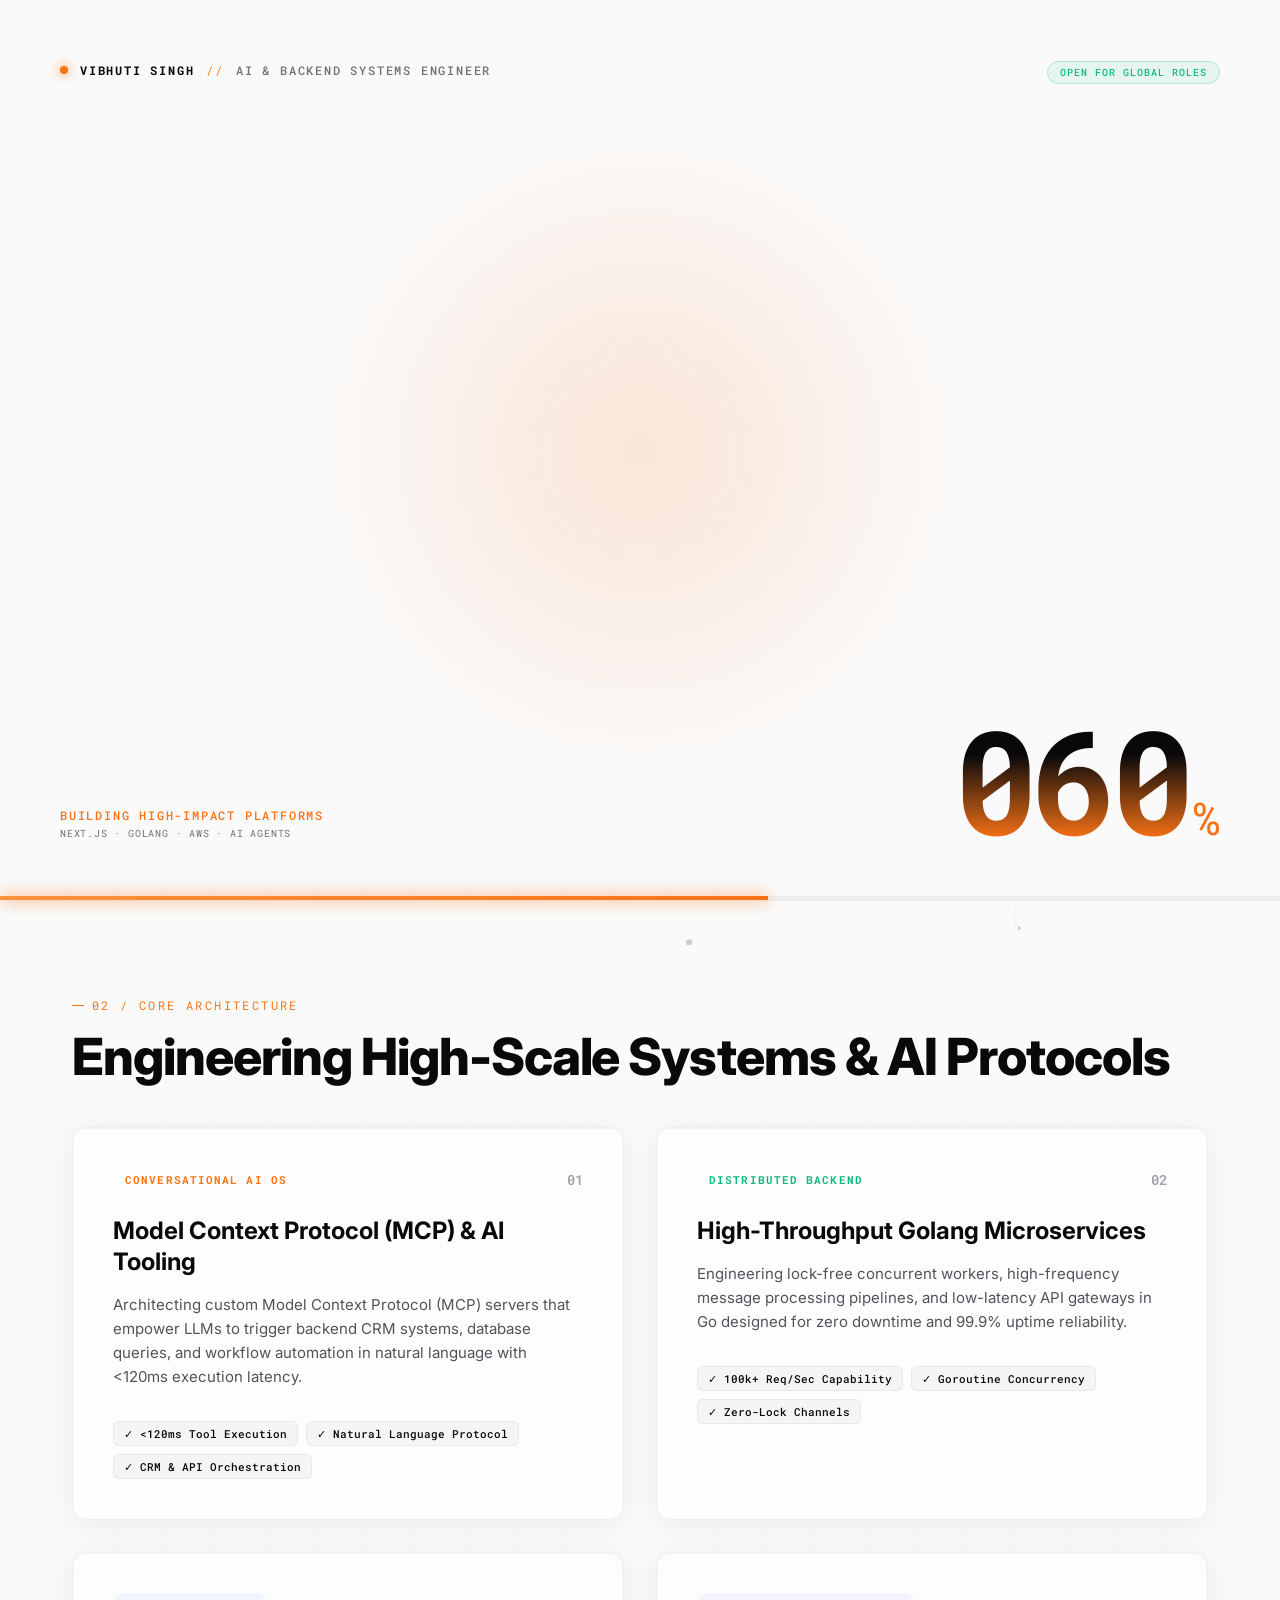
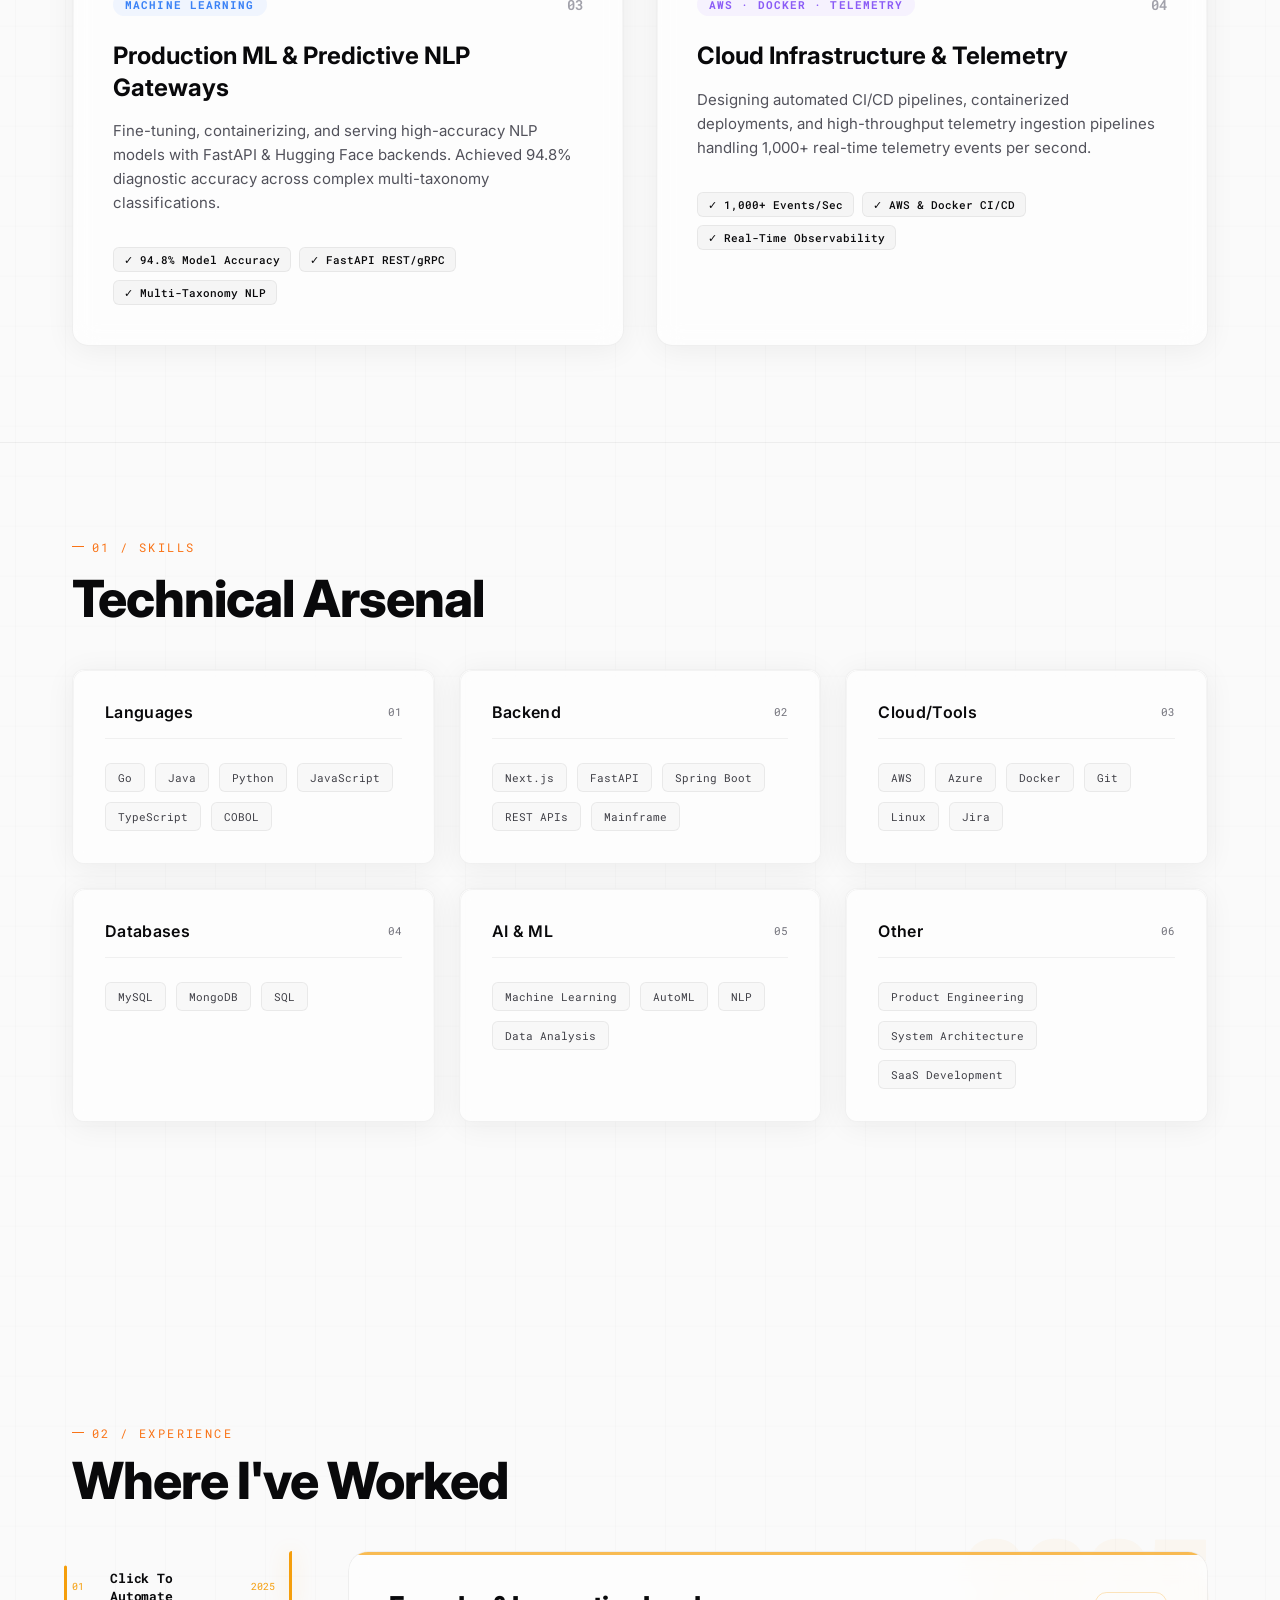
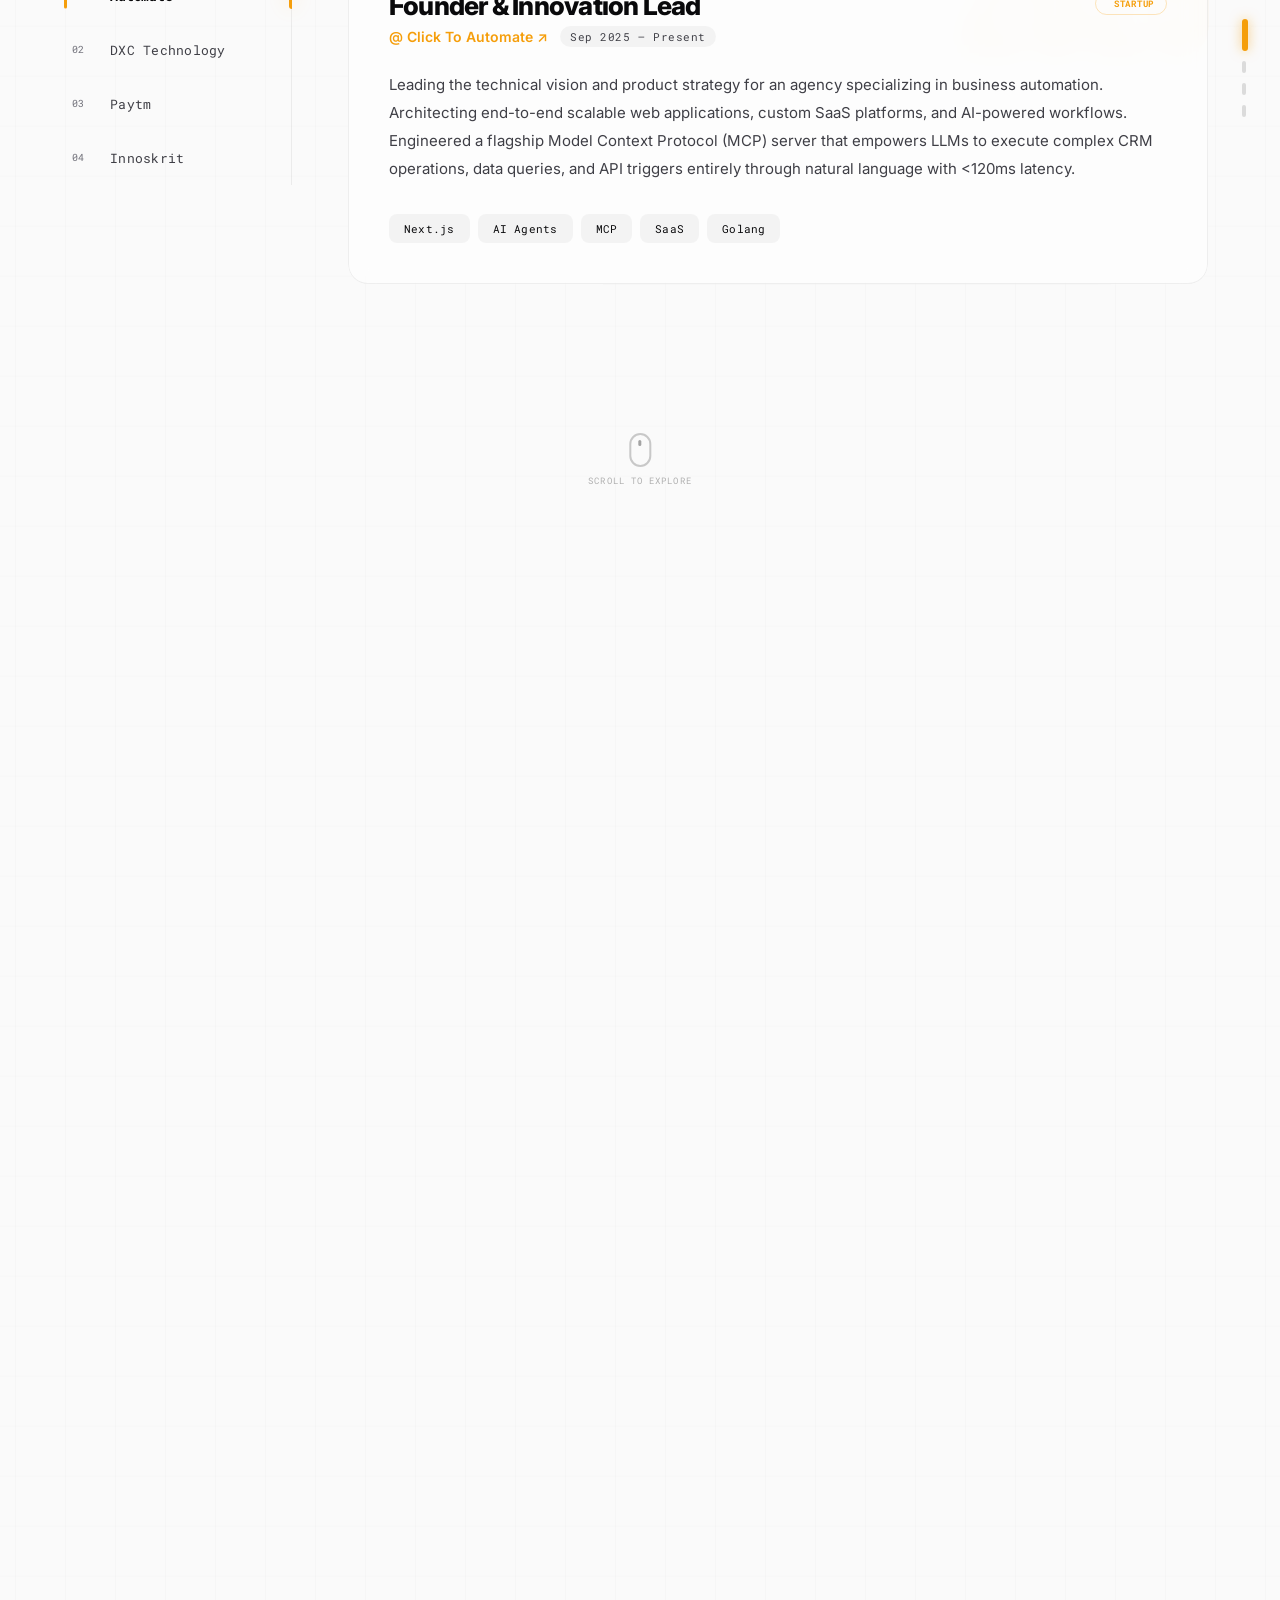
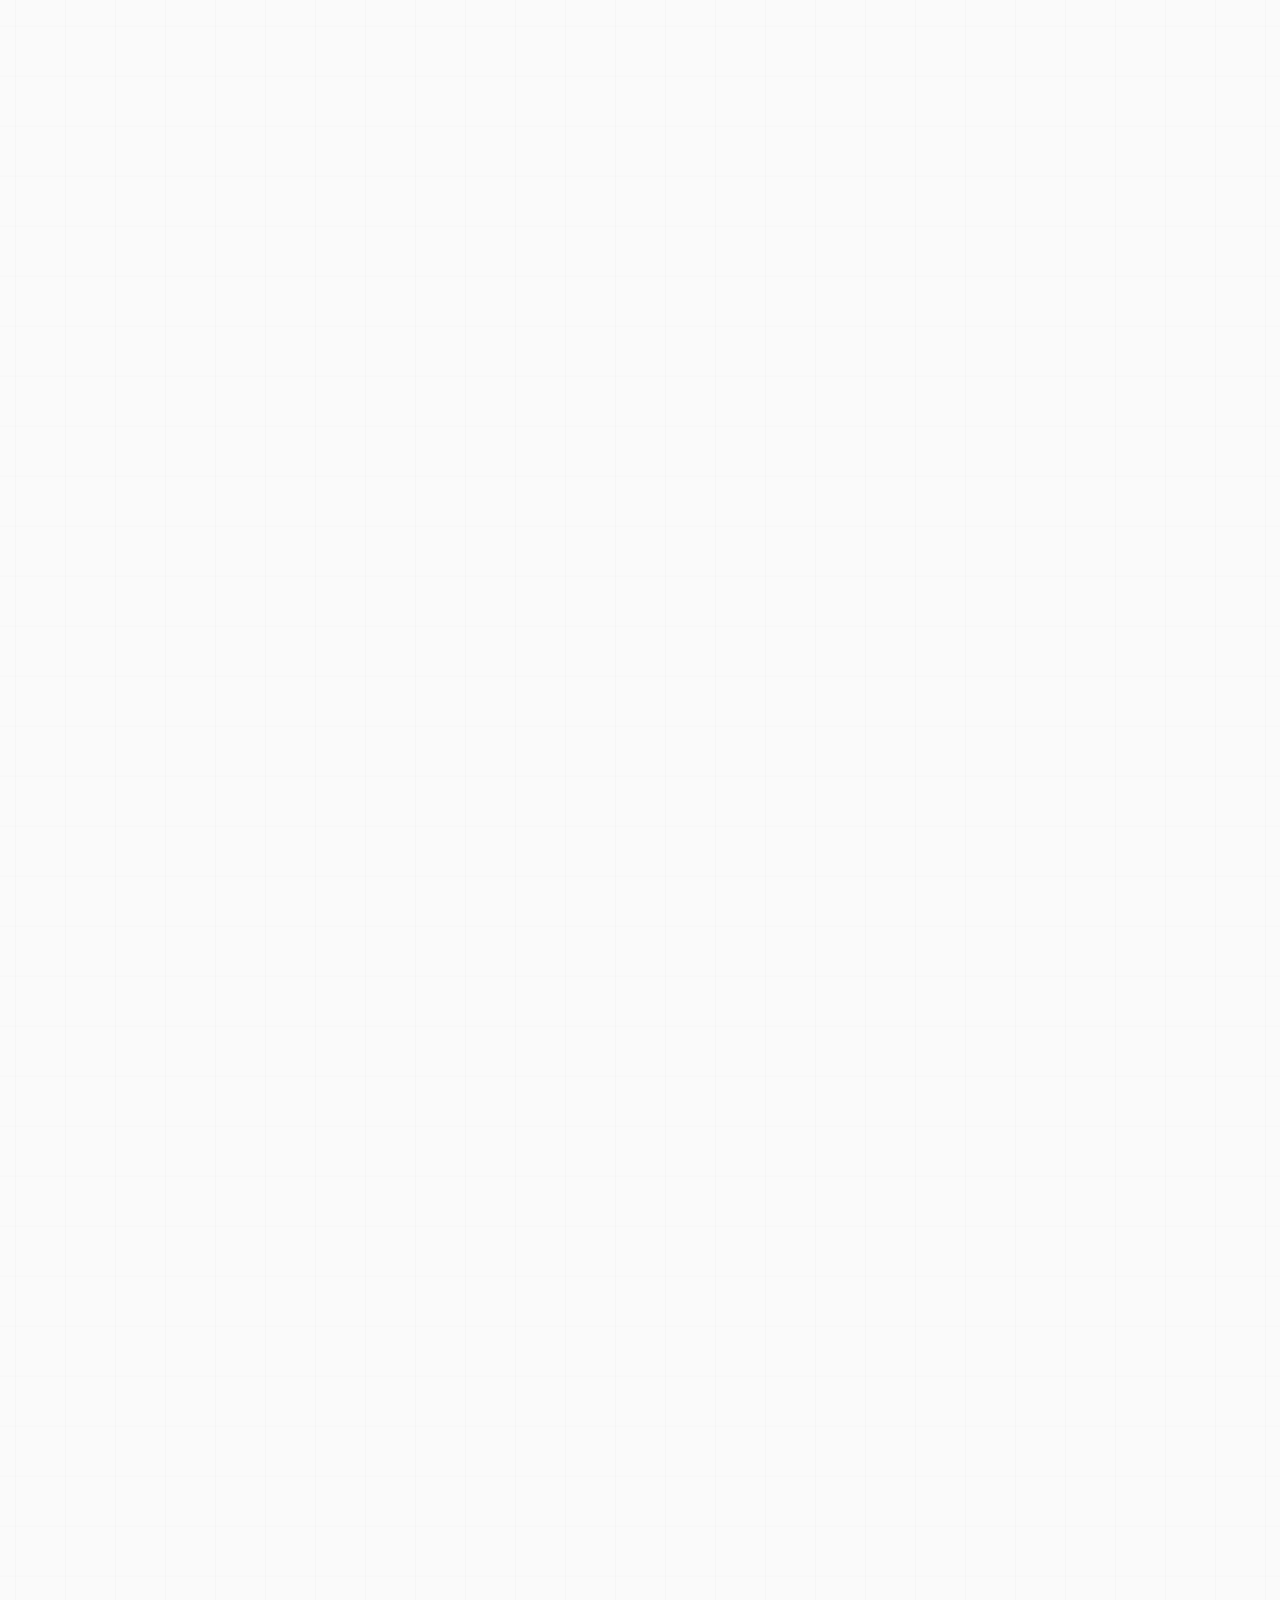
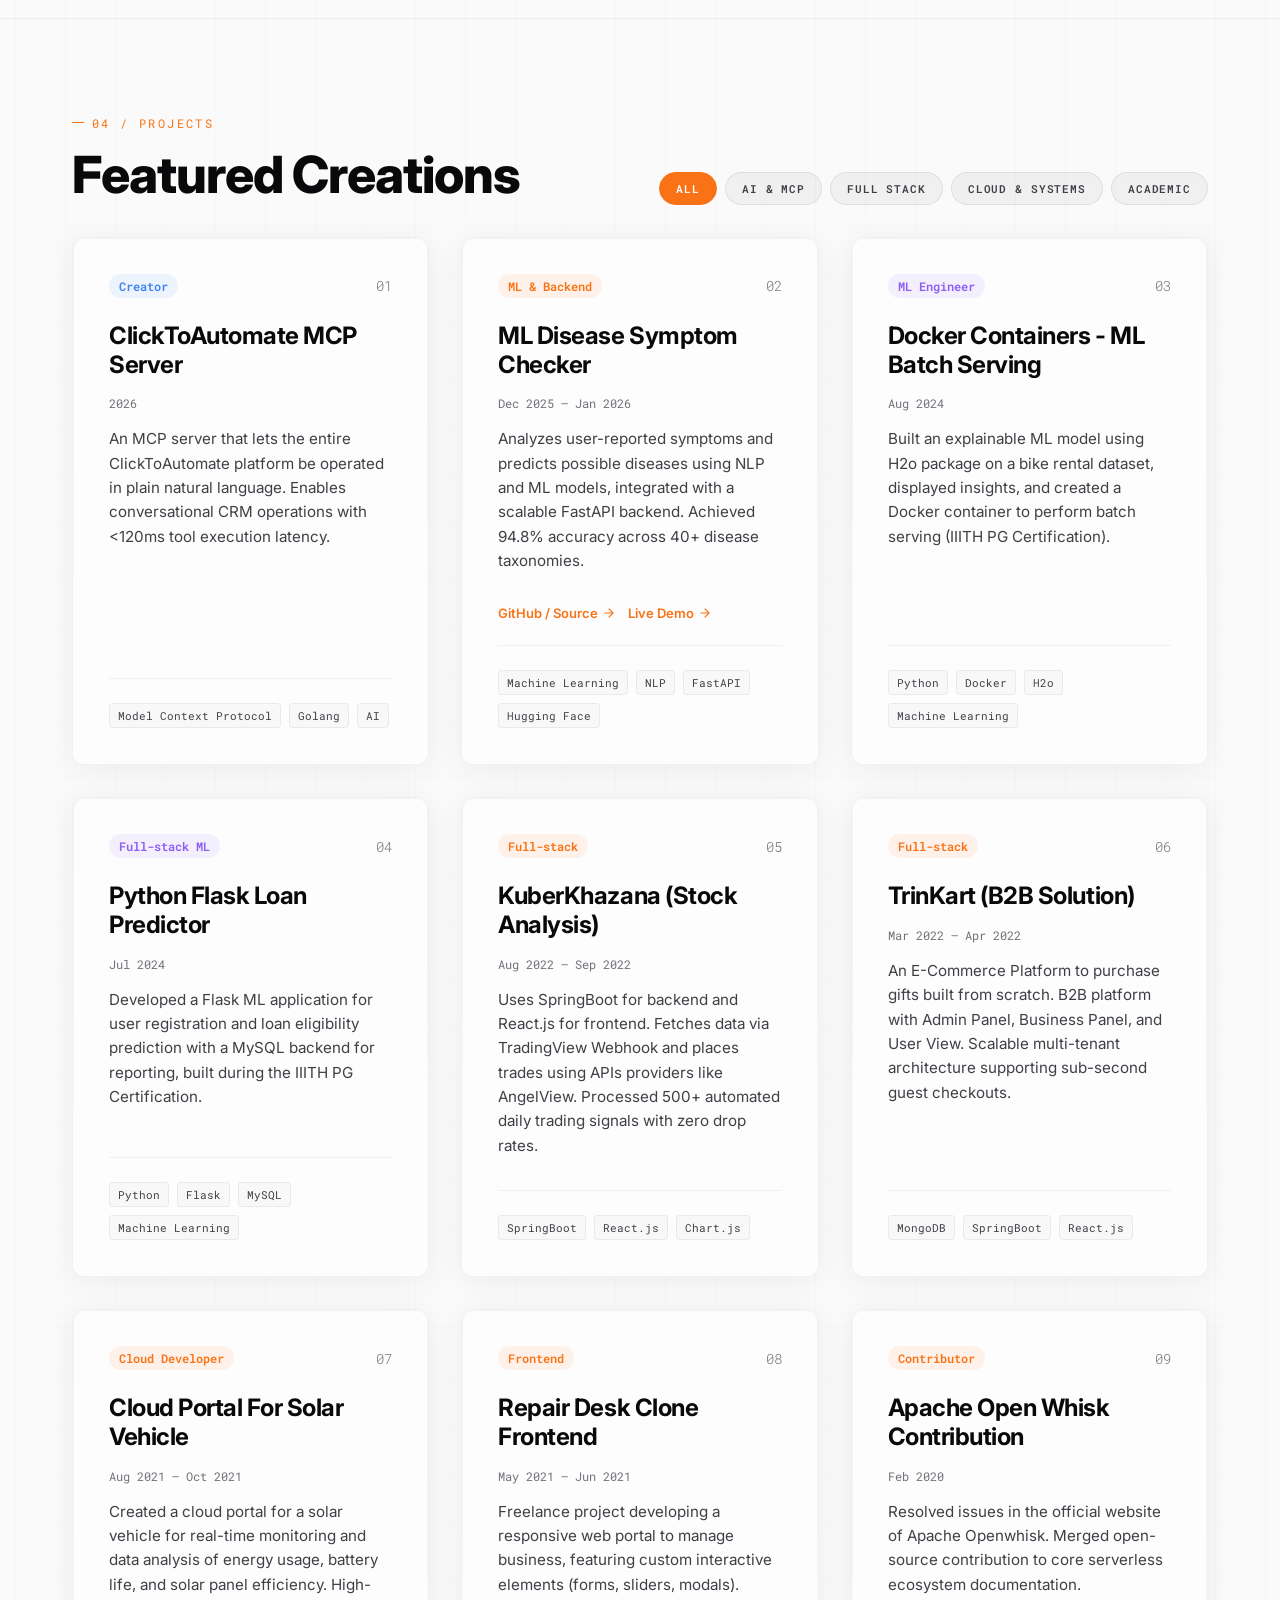
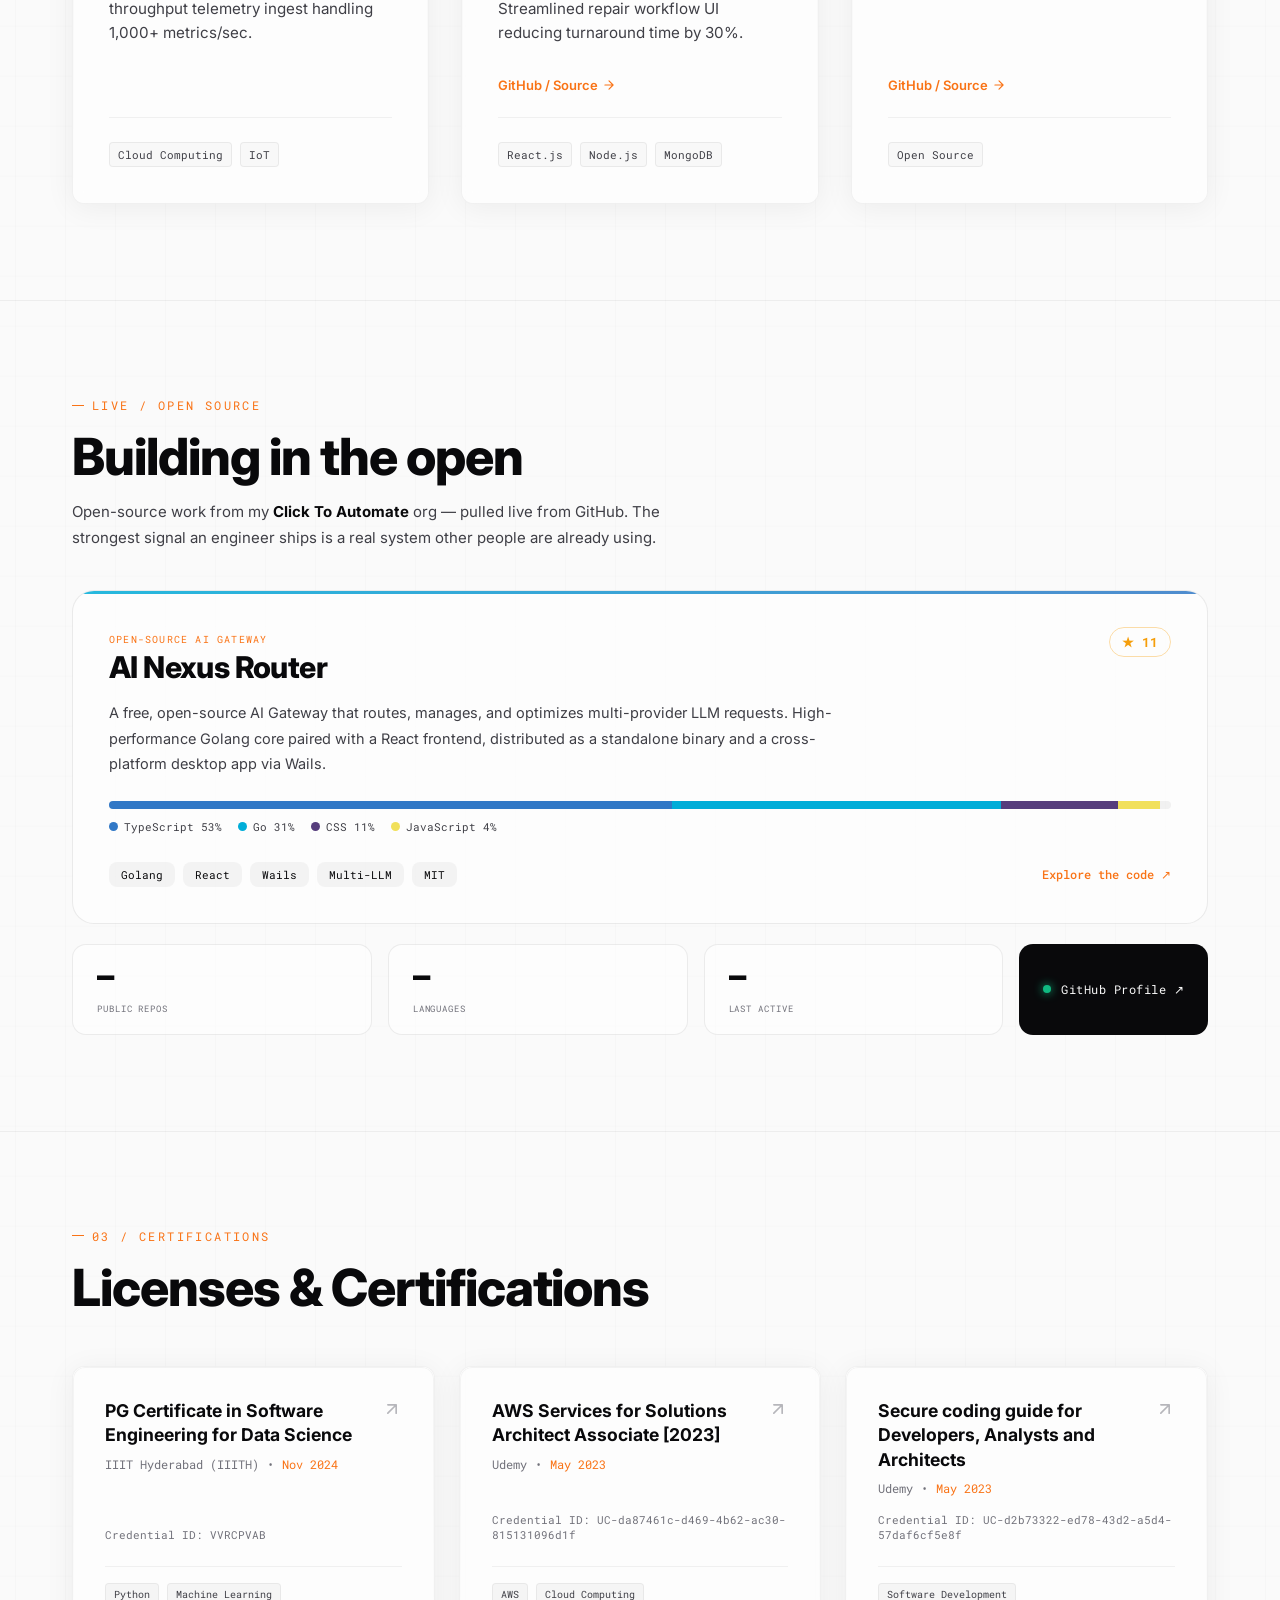
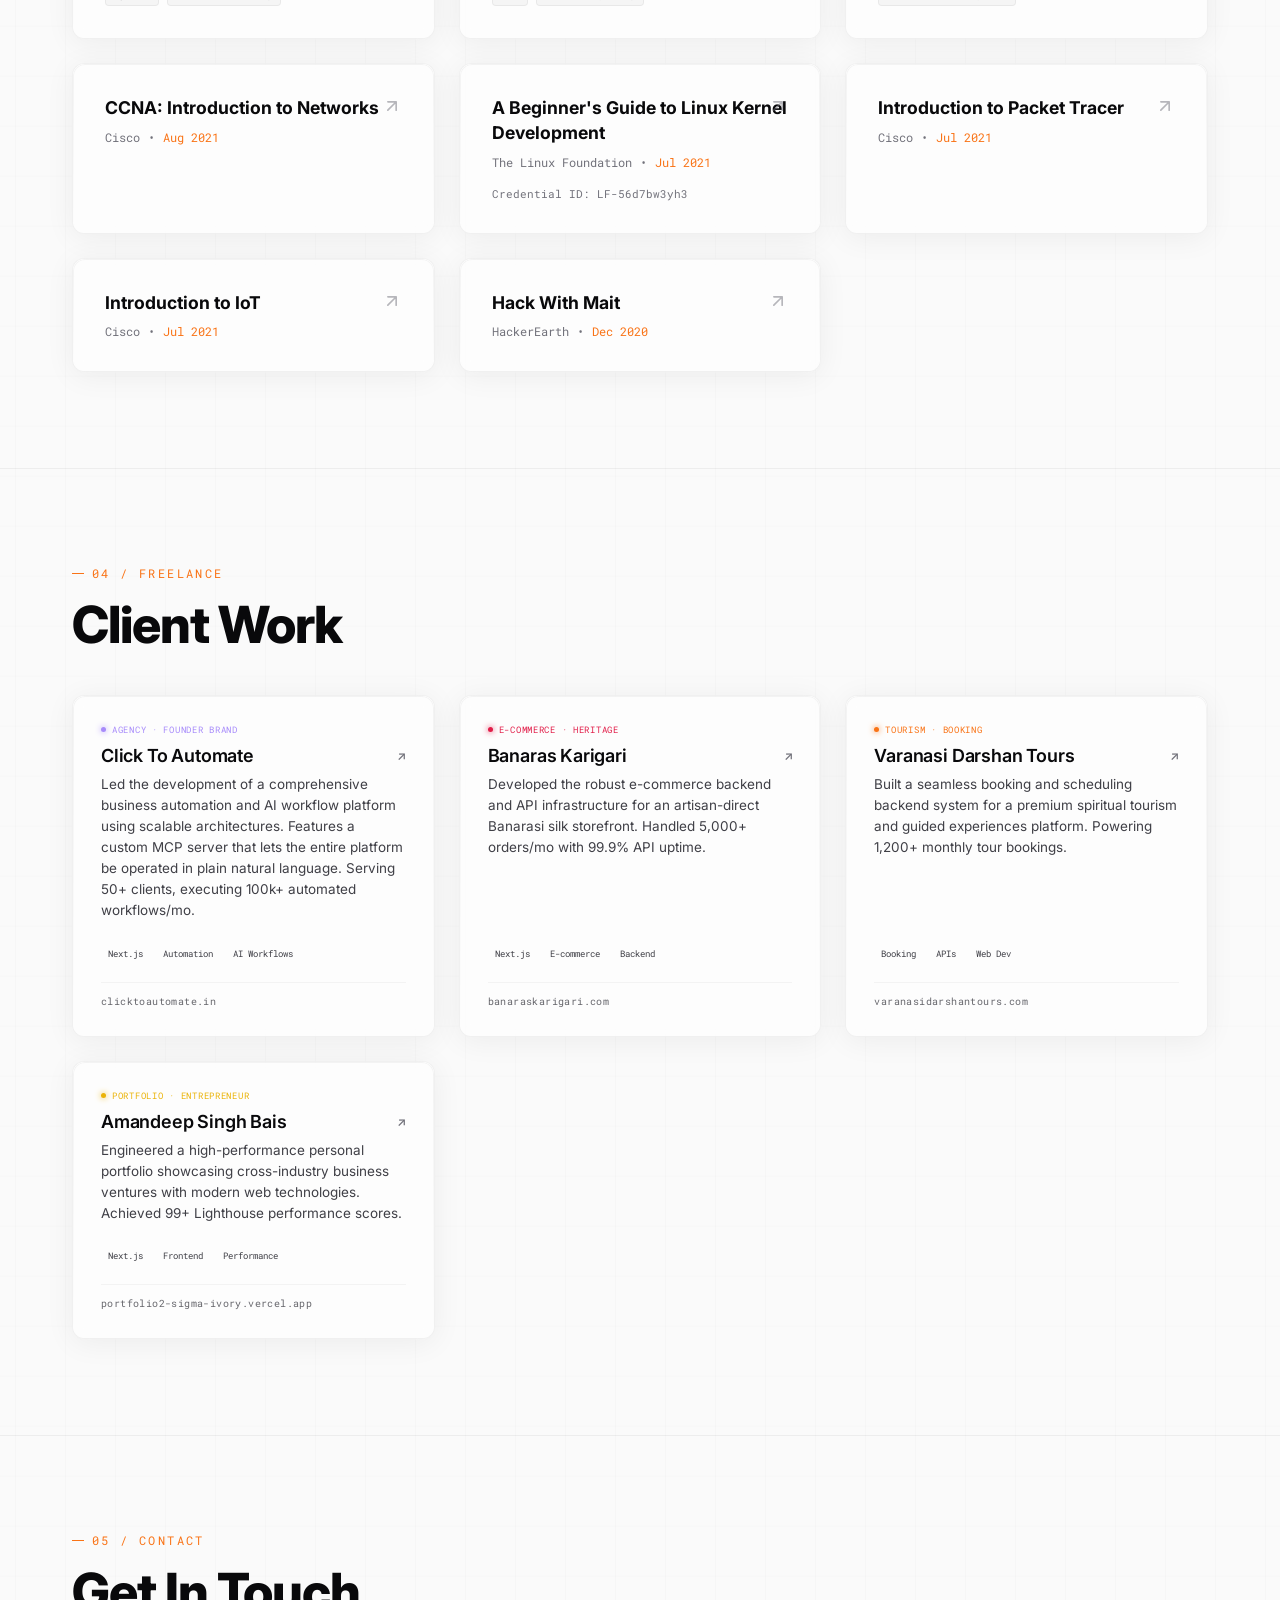
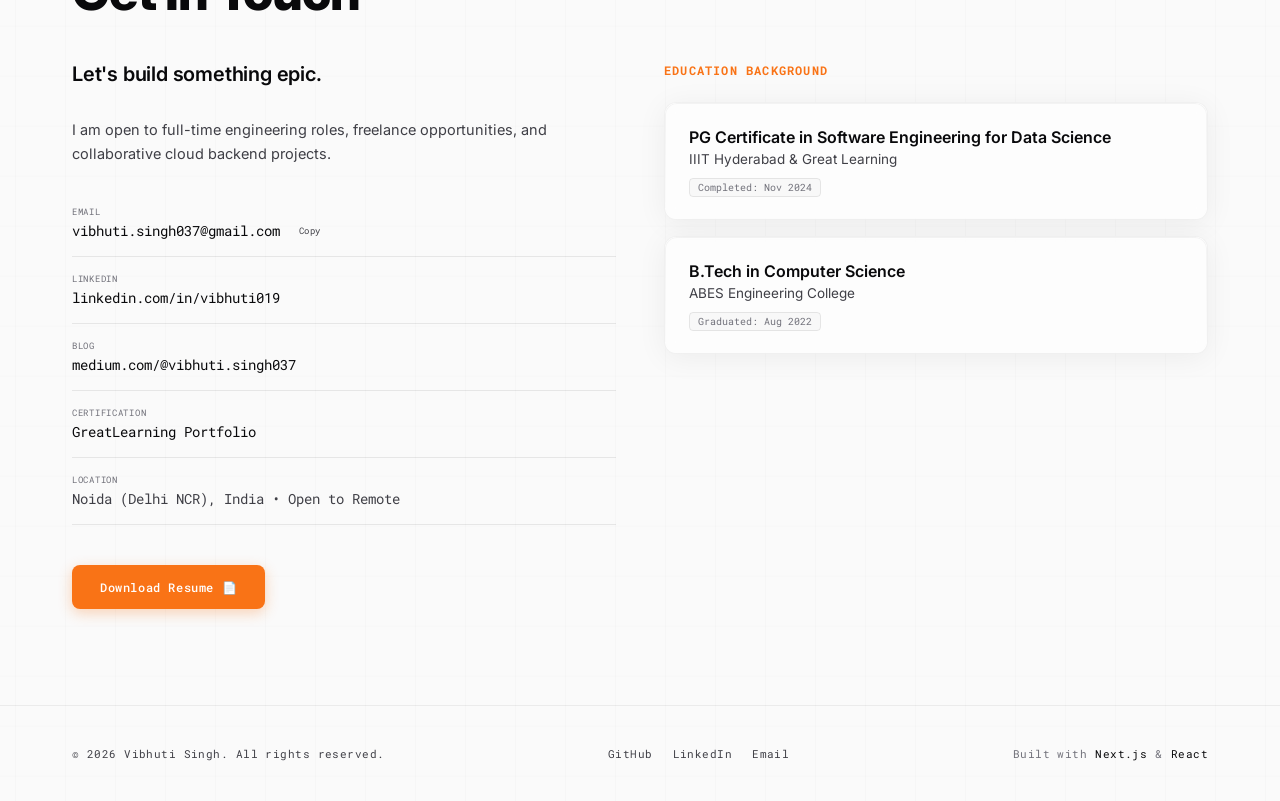
==== commit d2ca1307: "updated the service worker to giive preference to dat ain local storage" ====
--- a/index.html
+++ b/index.html
@@ -1 +1 @@
-<!DOCTYPE html><html lang="en"><head><meta charSet="utf-8"/><meta name="viewport" content="width=device-width, initial-scale=1"/><link rel="stylesheet" href="/_next/static/css/dded12dc6b4d5a55.css" data-precedence="next"/><link rel="stylesheet" href="/_next/static/css/38a0144a98792cd6.css" data-precedence="next"/><link rel="preload" as="script" fetchPriority="low" href="/_next/static/chunks/webpack-2feb6e2bdcfde313.js"/><script src="/_next/static/chunks/fd9d1056-bef1823da86e40ac.js" async=""></script><script src="/_next/static/chunks/23-4a2f9bf5aff980e6.js" async=""></script><script src="/_next/static/chunks/main-app-5ba899a2d66047d4.js" async=""></script><script src="/_next/static/chunks/59-4ccd3b77abe5b0cd.js" async=""></script><script src="/_next/static/chunks/app/page-bd1ab5b786df63f3.js" async=""></script><script src="/_next/static/chunks/app/layout-49b4547a2541ff29.js" async=""></script><link rel="preconnect" href="https://fonts.googleapis.com"/><link rel="preconnect" href="https://fonts.gstatic.com" crossorigin="anonymous"/><link rel="preload" as="style" href="https://fonts.googleapis.com/css2?family=Bebas+Neue&amp;family=Roboto+Mono:wght@300;400;500;600;700&amp;family=Inter:wght@300;400;500;600;700;800&amp;display=swap"/><title>Vibhuti Singh — AI &amp; Backend Systems Engineer</title><meta name="description" content="Vibhuti Singh is an AI &amp; Backend Systems Engineer building high-scale Golang microservices, AI-agent tooling (MCP), and open-source AI infrastructure — including the open-source ClickToAutomate AI Nexus Router (Go + React). Software Engineer 2 at DXC Technology and founder of Click To Automate."/><link rel="author" href="https://vibhuti019.github.io"/><meta name="author" content="Vibhuti Singh"/><meta name="keywords" content="Vibhuti Singh,AI Engineer,Backend Engineer,Golang,AI Gateway,LLM Router,Model Context Protocol,MCP,AI Nexus Router,Click To Automate,Microservices,Next.js,Open Source,Cloud,Azure,AWS"/><meta name="creator" content="Vibhuti Singh"/><meta name="robots" content="index, follow"/><link rel="canonical" href="https://vibhuti019.github.io"/><meta property="og:title" content="Vibhuti Singh — AI &amp; Backend Systems Engineer"/><meta property="og:description" content="AI &amp; Backend Systems Engineer building Golang microservices, MCP-based AI-agent tooling, and open-source AI infrastructure like the ClickToAutomate AI Nexus Router."/><meta property="og:url" content="https://vibhuti019.github.io"/><meta property="og:site_name" content="Vibhuti Singh Portfolio"/><meta property="og:locale" content="en_US"/><meta property="og:image" content="https://vibhuti019.github.io/og-image.png"/><meta property="og:image:width" content="1200"/><meta property="og:image:height" content="630"/><meta property="og:image:alt" content="Vibhuti Singh Portfolio Image"/><meta property="og:type" content="website"/><meta name="twitter:card" content="summary_large_image"/><meta name="twitter:title" content="Vibhuti Singh — AI &amp; Backend Systems Engineer"/><meta name="twitter:description" content="AI &amp; Backend Systems Engineer building Golang microservices, MCP-based AI-agent tooling, and open-source AI infrastructure like the ClickToAutomate AI Nexus Router."/><meta name="twitter:image" content="https://vibhuti019.github.io/og-image.png"/><link rel="icon" href="/icon.jpeg?94a98af44926566b" type="image/jpeg" sizes="738x738"/><link href="https://fonts.googleapis.com/css2?family=Bebas+Neue&amp;family=Roboto+Mono:wght@300;400;500;600;700&amp;family=Inter:wght@300;400;500;600;700;800&amp;display=swap" rel="stylesheet"/><script type="application/ld+json">{"@context":"https://schema.org","@graph":[{"@type":"WebSite","@id":"https://vibhuti019.github.io/#website","url":"https://vibhuti019.github.io","name":"Vibhuti Singh — Portfolio","inLanguage":"en","about":{"@id":"https://vibhuti019.github.io/#person"}},{"@type":"Person","@id":"https://vibhuti019.github.io/#person","name":"Vibhuti Singh","url":"https://vibhuti019.github.io","image":"https://vibhuti019.github.io/image.jpeg","jobTitle":"AI & Backend Systems Engineer","description":"AI & Backend Systems Engineer building high-scale Golang microservices, MCP-based AI-agent tooling, and open-source AI infrastructure such as the ClickToAutomate AI Nexus Router.","email":"mailto:vibhuti.singh037@gmail.com","address":{"@type":"PostalAddress","addressLocality":"Noida (Delhi NCR)","addressCountry":"IN"},"worksFor":[{"@type":"Organization","name":"DXC Technology"},{"@type":"Organization","name":"Click To Automate","url":"https://clicktoautomate.in"}],"sameAs":["https://github.com/vibhuti019","https://github.com/Click-To-Automate","https://linkedin.com/in/vibhuti019","https://medium.com/@vibhuti.singh037"],"knowsAbout":["Golang","AI Gateway","LLM Routing","Model Context Protocol","Microservices","Next.js","Azure","AWS","System Design","Open Source"],"alumniOf":[{"@type":"CollegeOrUniversity","name":"IIIT Hyderabad & Great Learning"},{"@type":"CollegeOrUniversity","name":"ABES Engineering College"}]},{"@type":"SoftwareSourceCode","@id":"https://vibhuti019.github.io/#ai-nexus-router","name":"ClickToAutomate AI Nexus Router","description":"A free, open-source AI Gateway that routes, manages, and optimizes multi-provider LLM requests. High-performance Golang core paired with a React frontend, distributed as a standalone binary and a cross-platform desktop app via Wails.","codeRepository":"https://github.com/Click-To-Automate/ClickToAutomate-AI-Nexus-Router","programmingLanguage":["Go","TypeScript"],"license":"https://opensource.org/licenses/MIT","keywords":"AI Gateway, LLM Router, Model Context Protocol, Golang, Wails, open source","author":{"@id":"https://vibhuti019.github.io/#person"}}]}</script><script src="/_next/static/chunks/polyfills-78c92fac7aa8fdd8.js" noModule=""></script></head><body><div style="position:relative;min-height:100vh;background:var(--bg-dark)"><a href="#main-content" class="skip-link">Skip to content</a><div><div class="grid-overlay" style="opacity:0.5"></div><div style="position:fixed;top:-5vh;left:-5vw;width:110vw;height:110vh;z-index:1;cursor:grab;user-select:none;pointer-events:auto"><canvas style="display:block;width:100%;height:100%"></canvas></div><header style="position:fixed;top:0;left:0;right:0;z-index:1000;height:80px;display:flex;align-items:center;transition:all 0.3s ease;background:transparent;backdrop-filter:none;border-bottom:1px solid transparent;box-shadow:none" class="jsx-f8bafcd8ac296909"><div style="display:flex;align-items:center;justify-content:space-between" class="jsx-f8bafcd8ac296909 container"><div style="display:flex;align-items:center;gap:12px" class="jsx-f8bafcd8ac296909"><span style="font-family:var(--font-heading);font-size:1.4rem;color:var(--text-primary);letter-spacing:0.08em;padding:2px 8px;border:1px solid rgba(255, 255, 255, 0.1);border-radius:4px;background:rgba(255, 255, 255, 0.02);cursor:pointer" class="jsx-f8bafcd8ac296909">VS</span><span style="font-family:var(--font-mono);font-size:9px;background:rgba(16, 185, 129, 0.1);color:var(--emerald);border:1px solid rgba(16, 185, 129, 0.2);padding:2px 8px;border-radius:4px;letter-spacing:0.08em;font-weight:500;display:flex;align-items:center;gap:4px" class="jsx-f8bafcd8ac296909 nav-avail-badge"><span style="width:4px;height:4px;border-radius:50%;background:var(--emerald);box-shadow:0 0 6px var(--emerald);display:inline-block" class="jsx-f8bafcd8ac296909 pulse-dot"></span>OPEN TO WORK</span></div><nav style="display:flex;align-items:center;gap:4px" class="jsx-f8bafcd8ac296909 hide-mobile-nav"><button style="background:none;border:none;padding:6px 12px;font-family:var(--font-mono);font-size:11px;letter-spacing:0.05em;cursor:pointer;color:var(--text-primary);position:relative;transition:color 0.25s" class="jsx-f8bafcd8ac296909">Home<span style="position:absolute;bottom:-4px;left:12px;right:12px;height:1px;background:var(--primary);box-shadow:0 0 8px var(--primary)" class="jsx-f8bafcd8ac296909"></span></button><button style="background:none;border:none;padding:6px 12px;font-family:var(--font-mono);font-size:11px;letter-spacing:0.05em;cursor:pointer;color:var(--text-secondary);position:relative;transition:color 0.25s" class="jsx-f8bafcd8ac296909">Skills</button><button style="background:none;border:none;padding:6px 12px;font-family:var(--font-mono);font-size:11px;letter-spacing:0.05em;cursor:pointer;color:var(--text-secondary);position:relative;transition:color 0.25s" class="jsx-f8bafcd8ac296909">Experience</button><button style="background:none;border:none;padding:6px 12px;font-family:var(--font-mono);font-size:11px;letter-spacing:0.05em;cursor:pointer;color:var(--text-secondary);position:relative;transition:color 0.25s" class="jsx-f8bafcd8ac296909">Projects</button><button style="background:none;border:none;padding:6px 12px;font-family:var(--font-mono);font-size:11px;letter-spacing:0.05em;cursor:pointer;color:var(--text-secondary);position:relative;transition:color 0.25s" class="jsx-f8bafcd8ac296909">Certifications</button><button style="background:none;border:none;padding:6px 12px;font-family:var(--font-mono);font-size:11px;letter-spacing:0.05em;cursor:pointer;color:var(--text-secondary);position:relative;transition:color 0.25s" class="jsx-f8bafcd8ac296909">Freelance</button><button style="background:none;border:none;padding:6px 12px;font-family:var(--font-mono);font-size:11px;letter-spacing:0.05em;cursor:pointer;color:var(--text-secondary);position:relative;transition:color 0.25s" class="jsx-f8bafcd8ac296909">Contact</button></nav><div style="display:flex;align-items:center;gap:8px" class="jsx-f8bafcd8ac296909"><button id="music-toggle-btn" aria-label="Play background music" title="Play music" style="background:rgba(255, 255, 255, 0.04);border:1px solid rgba(255, 255, 255, 0.1);padding:7px 11px;border-radius:6px;cursor:pointer;display:flex;align-items:center;gap:6px;transition:all 0.25s ease;box-shadow:0 2px 8px rgba(0,0,0,0.25)" class="jsx-f8bafcd8ac296909"><svg aria-hidden="true" width="14" height="14" viewBox="0 0 24 24" fill="none" stroke="var(--text-secondary)" stroke-width="2" stroke-linecap="round" stroke-linejoin="round" class="jsx-f8bafcd8ac296909"><path d="M9 18V5l12-2v13" class="jsx-f8bafcd8ac296909"></path><circle cx="6" cy="18" r="3" class="jsx-f8bafcd8ac296909"></circle><circle cx="18" cy="16" r="3" class="jsx-f8bafcd8ac296909"></circle></svg><span style="font-family:var(--font-mono);font-size:9px;letter-spacing:0.06em;color:var(--text-secondary);white-space:nowrap" class="jsx-f8bafcd8ac296909">♫</span></button><button style="background:rgba(0,0,0,0.03);color:var(--text-primary);border:1px solid rgba(0,0,0,0.08);padding:8px 16px;border-radius:6px;font-family:var(--font-mono);font-size:11px;cursor:pointer;transition:background 0.25s, border-color 0.25s, box-shadow 0.25s;box-shadow:0 2px 8px rgba(0,0,0,0.3)" class="jsx-f8bafcd8ac296909">Say Hello →</button></div></div></header><main id="main-content" style="position:relative;z-index:5"><section id="home" style="min-height:100svh;display:flex;flex-direction:column;justify-content:center;position:relative;overflow:hidden;padding-top:clamp(80px, 12vw, 120px);padding-bottom:40px;background:transparent" class="jsx-64ec365a6d97a92a"><div class="jsx-64ec365a6d97a92a grid-overlay"></div><div style="position:absolute;top:0;left:0;right:0;bottom:0;pointer-events:none;z-index:2;background:none;transition:background 0.15s ease" class="jsx-64ec365a6d97a92a"></div><div style="top:-10%;left:-10%;background:radial-gradient(circle, rgba(99,102,241,0.06) 0%, transparent 60%)" class="jsx-64ec365a6d97a92a glow-blob"></div><div style="bottom:10%;right:-10%;background:radial-gradient(circle, rgba(251,146,60,0.05) 0%, transparent 60%)" class="jsx-64ec365a6d97a92a glow-blob"></div><div style="position:relative;z-index:5" class="jsx-64ec365a6d97a92a container"><div style="display:flex;align-items:center;justify-content:space-between;gap:40px;flex-wrap:wrap" class="jsx-64ec365a6d97a92a"><div style="flex:1 1 500px;z-index:5;opacity:0;transform:translateY(30px);transition:opacity 1.2s cubic-bezier(0.16, 1, 0.3, 1) 1.0s, transform 1.2s cubic-bezier(0.16, 1, 0.3, 1) 1.0s" class="jsx-64ec365a6d97a92a"><div style="font-family:var(--font-mono);font-size:12px;color:var(--primary);letter-spacing:0.15em;margin-bottom:1.5rem;display:flex;align-items:center;gap:12px" class="jsx-64ec365a6d97a92a"><span style="width:20px;height:1px;background:var(--primary);display:inline-block" class="jsx-64ec365a6d97a92a"></span><span class="jsx-64ec365a6d97a92a">PORTFOLIO — 2026</span></div><h1 style="font-size:clamp(56px, 8.5vw, 120px);font-family:var(--font-sans);font-weight:800;line-height:0.9;letter-spacing:-0.04em;margin-bottom:2rem" class="jsx-64ec365a6d97a92a"><span style="display:block" class="jsx-64ec365a6d97a92a primary-gradient-text">Vibhuti</span><span style="display:block;color:transparent;-webkit-text-stroke:1.5px rgba(0, 0, 0, 0.15)" class="jsx-64ec365a6d97a92a">Singh.</span></h1><h2 style="font-size:clamp(18px, 2.5vw, 24px);font-weight:500;color:var(--text-primary);font-family:var(--font-mono);margin-bottom:1.5rem;min-height:36px;line-height:1.4" class="jsx-64ec365a6d97a92a">I am an<span class="jsx-64ec365a6d97a92a content-site"></span></h2><p style="font-family:var(--font-sans);font-size:clamp(15px, 2vw, 19px);color:var(--text-secondary);max-width:560px;line-height:1.6;margin-bottom:2.5rem;font-weight:400" class="jsx-64ec365a6d97a92a">I build <span style="color:var(--text-primary);font-weight:500" class="jsx-64ec365a6d97a92a">AI-native platforms</span> — most recently an SMB automation OS you can run in plain natural language through a <span style="color:var(--primary);font-weight:500" class="jsx-64ec365a6d97a92a">custom MCP server</span>. Next.js · Golang · AWS.</p><div style="display:flex;gap:12px;flex-wrap:wrap;margin-bottom:3rem" class="jsx-64ec365a6d97a92a"><button data-cursor="EXPLORE" style="background:var(--primary);color:#ffffff;border:none;padding:14px 28px;border-radius:8px;font-family:var(--font-mono);font-size:12px;letter-spacing:0.05em;font-weight:500;cursor:pointer;transition:background 0.3s, transform 0.3s, box-shadow 0.3s;box-shadow:0 4px 14px rgba(249, 115, 22, 0.3)" class="jsx-64ec365a6d97a92a">Explore Projects ↓</button><button data-cursor="HIRE" style="background:transparent;color:var(--text-primary);border:1px solid rgba(0, 0, 0, 0.1);padding:13px 28px;border-radius:8px;font-family:var(--font-mono);font-size:12px;letter-spacing:0.05em;font-weight:500;cursor:pointer;transition:background 0.3s, border-color 0.3s, transform 0.3s" class="jsx-64ec365a6d97a92a">Get In Touch ↗</button><a data-cursor="RESUME" href="/VibhutiSingh-Resume.pdf" download="Vibhuti-Singh-Resume.pdf" target="_blank" rel="noopener noreferrer" style="background:transparent;color:var(--text-primary);border:1px solid rgba(0, 0, 0, 0.1);padding:13px 28px;border-radius:8px;font-family:var(--font-mono);font-size:12px;letter-spacing:0.05em;font-weight:500;cursor:pointer;transition:background 0.3s, border-color 0.3s, transform 0.3s;text-decoration:none;display:inline-flex;align-items:center" class="jsx-64ec365a6d97a92a">Download Resume 📄</a></div><div style="display:grid;grid-template-columns:repeat(auto-fit, minmax(min(100%, 110px), 1fr));gap:16px;padding-top:20px;border-top:1px solid rgba(0, 0, 0, 0.08);max-width:560px" class="jsx-64ec365a6d97a92a"><div class="jsx-64ec365a6d97a92a"><span style="font-family:var(--font-mono);font-size:clamp(24px, 3vw, 36px);font-weight:800;color:#09090b;display:block;line-height:1" class="jsx-64ec365a6d97a92a">04+</span><span style="font-family:var(--font-mono);font-size:10px;color:#71717a;letter-spacing:0.1em;margin-top:6px;display:block" class="jsx-64ec365a6d97a92a">YRS EXP</span></div><div class="jsx-64ec365a6d97a92a"><span style="font-family:var(--font-mono);font-size:clamp(24px, 3vw, 36px);font-weight:800;color:var(--primary);display:block;line-height:1" class="jsx-64ec365a6d97a92a">99.9%</span><span style="font-family:var(--font-mono);font-size:10px;color:#71717a;letter-spacing:0.1em;margin-top:6px;display:block" class="jsx-64ec365a6d97a92a">UPTIME STD</span></div><div class="jsx-64ec365a6d97a92a"><span style="font-family:var(--font-mono);font-size:clamp(24px, 3vw, 36px);font-weight:800;color:#09090b;display:block;line-height:1" class="jsx-64ec365a6d97a92a">100k+</span><span style="font-family:var(--font-mono);font-size:10px;color:#71717a;letter-spacing:0.1em;margin-top:6px;display:block" class="jsx-64ec365a6d97a92a">AUTOMATIONS</span></div><div class="jsx-64ec365a6d97a92a"><span style="font-family:var(--font-mono);font-size:clamp(24px, 3vw, 36px);font-weight:800;color:var(--emerald);display:block;line-height:1" class="jsx-64ec365a6d97a92a">04+</span><span style="font-family:var(--font-mono);font-size:10px;color:#71717a;letter-spacing:0.1em;margin-top:6px;display:block" class="jsx-64ec365a6d97a92a">PROD APPS</span></div></div></div><div style="flex:1 1 400px;display:flex;justify-content:center;z-index:10;width:100%;height:480px;max-height:80vh;opacity:0;transform:translateY(30px);transition:opacity 1.2s cubic-bezier(0.16, 1, 0.3, 1) 1.4s, transform 1.2s cubic-bezier(0.16, 1, 0.3, 1) 1.4s" class="jsx-64ec365a6d97a92a hero-cube-container"><div style="transform:scale(0.9) translateY(50px);display:flex;justify-content:center;align-items:center;transform-style:preserve-3d;perspective:1000px"><div class="cubes" id="AnimationCube"><div class="cube" data-cube="111"><div class="cube-wrap"><div class="cube-top"><div class="shadow-z" data-cube="112"></div></div><div class="cube-bottom"></div><div class="cube-front-left-004"></div><div class="cube-front-right"></div><div class="cube-back-left"></div><div class="cube-back-right"></div></div></div><div class="cube" data-cube="121"><div class="cube-wrap"><div class="cube-top"></div><div class="cube-bottom"></div><div class="cube-front-left"></div><div class="cube-front-right"></div><div class="cube-back-left"></div><div class="cube-back-right"></div></div></div><div class="cube" data-cube="131"><div class="cube-wrap"><div class="cube-top"><div class="shadow-z" data-cube="132"></div></div><div class="cube-bottom"></div><div class="cube-front-left"></div><div class="cube-front-right"></div><div class="cube-back-left"></div><div class="cube-back-right"></div></div></div><div class="cube" data-cube="211"><div class="cube-wrap"><div class="cube-top"><div class="shadow-flip" data-cube="111"></div><div class="shadow-y" data-cube="111"></div><div class="shadow-z" data-cube="212"></div></div><div class="cube-bottom"></div><div class="cube-front-left-005"></div><div class="cube-front-right"></div><div class="cube-back-left"></div><div class="cube-back-right"></div></div></div><div class="cube" data-cube="221"><div class="cube-wrap"><div class="cube-top"><div class="shadow-flip" data-cube="121"></div><div class="shadow-y" data-cube="121"></div></div><div class="cube-bottom"></div><div class="cube-front-left"></div><div class="cube-front-right"></div><div class="cube-back-left"></div><div class="cube-back-right"></div></div></div><div class="cube" data-cube="231"><div class="cube-wrap"><div class="cube-top"><div class="shadow-flip" data-cube="131"></div><div class="shadow-y" data-cube="131"></div></div><div class="cube-bottom"></div><div class="cube-front-left"></div><div class="cube-front-right"></div><div class="cube-back-left"></div><div class="cube-back-right"></div></div></div><div class="cube" data-cube="311"><div class="cube-wrap"><div class="cube-top"><div class="shadow-flip" data-cube="211"></div><div class="shadow-y" data-cube="211"></div><div class="shadow-z" data-cube="312"></div></div><div class="cube-bottom"></div><div class="cube-front-left-006"></div><div class="cube-front-right-006"></div><div class="cube-back-left"></div><div class="cube-back-right"></div></div></div><div class="cube" data-cube="321"><div class="cube-wrap"><div class="cube-top"><div class="shadow-flip" data-cube="221"></div><div class="shadow-y" data-cube="221"></div><div class="shadow-z" data-cube="322"></div></div><div class="cube-bottom"></div><div class="cube-front-left"></div><div class="cube-front-right-005"></div><div class="cube-back-left"></div><div class="cube-back-right"></div></div></div><div class="cube" data-cube="331"><div class="cube-wrap"><div class="cube-top"><div class="shadow-flip" data-cube="231"></div><div class="shadow-y" data-cube="231"></div><div class="shadow-z" data-cube="332"></div></div><div class="cube-bottom"></div><div class="cube-front-left"></div><div class="cube-front-right-004"></div><div class="cube-back-left"></div><div class="cube-back-right"></div></div></div><div class="cube" data-cube="112"><div class="cube-wrap"><div class="cube-top"></div><div class="cube-bottom"></div><div class="cube-front-left-001"></div><div class="cube-front-right"></div><div class="cube-back-left"></div><div class="cube-back-right"></div></div></div><div class="cube" data-cube="122"><div class="cube-wrap"><div class="cube-top"></div><div class="cube-bottom"></div><div class="cube-front-left"></div><div class="cube-front-right"></div><div class="cube-back-left"></div><div class="cube-back-right"></div></div></div><div class="cube" data-cube="132"><div class="cube-wrap"><div class="cube-top"></div><div class="cube-bottom"></div><div class="cube-front-left"></div><div class="cube-front-right"></div><div class="cube-back-left"></div><div class="cube-back-right"></div></div></div><div class="cube" data-cube="212"><div class="cube-wrap"><div class="cube-top"><div class="shadow-flip" data-cube="112"></div><div class="shadow-y" data-cube="112"></div></div><div class="cube-bottom"></div><div class="cube-front-left-002"></div><div class="cube-front-right"></div><div class="cube-back-left"></div><div class="cube-back-right"></div></div></div><div class="cube" data-cube="222"><div class="cube-wrap"><div class="cube-top"><div class="shadow-flip" data-cube="122"></div><div class="shadow-y" data-cube="122"></div></div><div class="cube-bottom"></div><div class="cube-front-left"></div><div class="cube-front-right"></div><div class="cube-back-left"></div><div class="cube-back-right"></div></div></div><div class="cube" data-cube="232"><div class="cube-wrap"><div class="cube-top"><div class="shadow-flip" data-cube="132"></div><div class="shadow-y" data-cube="132"></div></div><div class="cube-bottom"></div><div class="cube-front-left"></div><div class="cube-front-right"></div><div class="cube-back-left"></div><div class="cube-back-right"></div></div></div><div class="cube" data-cube="312"><div class="cube-wrap"><div class="cube-top"><div class="shadow-flip" data-cube="212"></div><div class="shadow-y" data-cube="212"></div></div><div class="cube-bottom"></div><div class="cube-front-left-003"></div><div class="cube-front-right-003"></div><div class="cube-back-left"></div><div class="cube-back-right"></div></div></div><div class="cube" data-cube="322"><div class="cube-wrap"><div class="cube-top"><div class="shadow-flip" data-cube="222"></div><div class="shadow-y" data-cube="222"></div></div><div class="cube-bottom"></div><div class="cube-front-left"></div><div class="cube-front-right-002"></div><div class="cube-back-left"></div><div class="cube-back-right"></div></div></div><div class="cube" data-cube="332"><div class="cube-wrap"><div class="cube-top"><div class="shadow-flip" data-cube="232"></div><div class="shadow-y" data-cube="232"></div></div><div class="cube-bottom"></div><div class="cube-front-left"></div><div class="cube-front-right-001"></div><div class="cube-back-left"></div><div class="cube-back-right"></div></div></div><div class="cube" data-cube="113"><div class="cube-wrap"><div class="cube-top"><div class="shadow-z" data-cube="111"></div></div><div class="cube-bottom"></div><div class="cube-front-left-007"></div><div class="cube-front-right"></div><div class="cube-back-left"></div><div class="cube-back-right"></div></div></div><div class="cube" data-cube="123"><div class="cube-wrap"><div class="cube-top"><div class="shadow-z" data-cube="121"></div></div><div class="cube-bottom"></div><div class="cube-front-left"></div><div class="cube-front-right"></div><div class="cube-back-left"></div><div class="cube-back-right"></div></div></div><div class="cube" data-cube="133"><div class="cube-wrap"><div class="cube-top"></div><div class="cube-bottom"></div><div class="cube-front-left"></div><div class="cube-front-right"></div><div class="cube-back-left"></div><div class="cube-back-right"></div></div></div><div class="cube" data-cube="213"><div class="cube-wrap"><div class="cube-top"><div class="shadow-flip" data-cube="113"></div><div class="shadow-y" data-cube="113"></div><div class="shadow-z" data-cube="211"></div></div><div class="cube-bottom"></div><div class="cube-front-left-008"></div><div class="cube-front-right"></div><div class="cube-back-left"></div><div class="cube-back-right"></div></div></div><div class="cube" data-cube="223"><div class="cube-wrap"><div class="cube-top"><div class="shadow-y" data-cube="123"></div><div class="shadow-z" data-cube="221"></div></div><div class="cube-bottom"></div><div class="cube-front-left"></div><div class="cube-front-right"></div><div class="cube-back-left"></div><div class="cube-back-right"></div></div></div><div class="cube" data-cube="233"><div class="cube-wrap"><div class="cube-top"><div class="shadow-y" data-cube="133"></div><div class="shadow-z" data-cube="231"></div></div><div class="cube-bottom"></div><div class="cube-front-left"></div><div class="cube-front-right"></div><div class="cube-back-left"></div><div class="cube-back-right"></div></div></div><div class="cube" data-cube="313"><div class="cube-wrap"><div class="cube-top"><div class="shadow-flip" data-cube="213"></div><div class="shadow-y" data-cube="213"></div><div class="shadow-z" data-cube="311"></div></div><div class="cube-bottom"></div><div class="cube-front-left-009"></div><div class="cube-front-right-009"></div><div class="cube-back-left"></div><div class="cube-back-right"></div></div></div><div class="cube" data-cube="323"><div class="cube-wrap"><div class="cube-top"><div class="shadow-flip" data-cube="223"></div><div class="shadow-y" data-cube="223"></div><div class="shadow-z" data-cube="321"></div></div><div class="cube-bottom"></div><div class="cube-front-left"></div><div class="cube-front-right-008"></div><div class="cube-back-left"></div><div class="cube-back-right"></div></div></div><div class="cube" data-cube="333"><div class="cube-wrap"><div class="cube-top"><div class="shadow-flip" data-cube="233"></div><div class="shadow-y" data-cube="233"></div><div class="shadow-z" data-cube="331"></div></div><div class="cube-bottom"></div><div class="cube-front-left"></div><div class="cube-front-right-007"></div><div class="cube-back-left"></div><div class="cube-back-right"></div></div></div><div class="large-shadows"><div class="large-shadow" data-cube="113"></div><div class="large-shadow" data-cube="123"></div><div class="large-shadow" data-cube="133"></div><div class="large-shadow" data-cube="213"></div><div class="large-shadow" data-cube="223"></div><div class="large-shadow" data-cube="233"></div><div class="large-shadow" data-cube="313"></div><div class="large-shadow" data-cube="323"></div><div class="large-shadow" data-cube="333"></div></div></div></div></div></div></div><div style="position:absolute;right:5%;top:12%;padding:12px 18px;background:rgba(0,0,0,0.02);border:1px solid rgba(0,0,0,0.05);border-radius:8px;font-family:var(--font-mono);font-size:11px;color:var(--text-muted);transform:rotate(8deg);pointer-events:none;display:flex;flex-direction:column;gap:4px;z-index:1" class="jsx-64ec365a6d97a92a hide-tablet-dec"><span class="jsx-64ec365a6d97a92a">$ curl vibhuti.dev/profile</span><span style="color:var(--primary)" class="jsx-64ec365a6d97a92a">&gt; fetching active metrics...</span></div></section><section id="capabilities" class="section-padding" style="background:transparent;position:relative"><div class="container"><div class="section-label">02 / CORE ARCHITECTURE</div><h2 class="section-title">Engineering High-Scale Systems &amp; AI Protocols</h2><div style="display:grid;grid-template-columns:repeat(auto-fit, minmax(min(100%, 480px), 1fr));gap:32px;margin-top:2.5rem"><div class="glass-card" data-cursor="CAPABILITY" style="padding:2.5rem;border-radius:16px;background:rgba(255, 255, 255, 0.65);backdrop-filter:blur(12px);border:1px solid rgba(0, 0, 0, 0.06);position:relative;overflow:hidden;transition:transform 0.35s cubic-bezier(0.16, 1, 0.3, 1), border-color 0.35s ease, box-shadow 0.35s ease"><div style="display:flex;justify-content:space-between;align-items:center;margin-bottom:1.5rem"><span style="font-family:var(--font-mono);font-size:11px;font-weight:700;color:var(--primary);background:var(--primary)12;padding:4px 12px;border-radius:20px;letter-spacing:0.1em">CONVERSATIONAL AI OS</span><span style="font-family:var(--font-mono);font-size:14px;color:#a1a1aa;font-weight:600">01</span></div><h3 style="font-family:var(--font-sans);font-size:clamp(20px, 2.5vw, 24px);font-weight:700;color:#09090b;line-height:1.3;margin-bottom:1rem">Model Context Protocol (MCP) &amp; AI Tooling</h3><p style="font-family:var(--font-sans);font-size:15px;color:#52525b;line-height:1.6;margin-bottom:2rem;font-weight:400">Architecting custom Model Context Protocol (MCP) servers that empower LLMs to trigger backend CRM systems, database queries, and workflow automation in natural language with &lt;120ms execution latency.</p><div style="display:flex;gap:8px;flex-wrap:wrap;margin-top:auto"><span style="font-family:var(--font-mono);font-size:11px;color:#09090b;background:rgba(0, 0, 0, 0.03);border:1px solid rgba(0, 0, 0, 0.06);padding:4px 10px;border-radius:6px;font-weight:500">✓ <!-- -->&lt;120ms Tool Execution</span><span style="font-family:var(--font-mono);font-size:11px;color:#09090b;background:rgba(0, 0, 0, 0.03);border:1px solid rgba(0, 0, 0, 0.06);padding:4px 10px;border-radius:6px;font-weight:500">✓ <!-- -->Natural Language Protocol</span><span style="font-family:var(--font-mono);font-size:11px;color:#09090b;background:rgba(0, 0, 0, 0.03);border:1px solid rgba(0, 0, 0, 0.06);padding:4px 10px;border-radius:6px;font-weight:500">✓ <!-- -->CRM &amp; API Orchestration</span></div></div><div class="glass-card" data-cursor="CAPABILITY" style="padding:2.5rem;border-radius:16px;background:rgba(255, 255, 255, 0.65);backdrop-filter:blur(12px);border:1px solid rgba(0, 0, 0, 0.06);position:relative;overflow:hidden;transition:transform 0.35s cubic-bezier(0.16, 1, 0.3, 1), border-color 0.35s ease, box-shadow 0.35s ease"><div style="display:flex;justify-content:space-between;align-items:center;margin-bottom:1.5rem"><span style="font-family:var(--font-mono);font-size:11px;font-weight:700;color:var(--emerald);background:var(--emerald)12;padding:4px 12px;border-radius:20px;letter-spacing:0.1em">DISTRIBUTED BACKEND</span><span style="font-family:var(--font-mono);font-size:14px;color:#a1a1aa;font-weight:600">02</span></div><h3 style="font-family:var(--font-sans);font-size:clamp(20px, 2.5vw, 24px);font-weight:700;color:#09090b;line-height:1.3;margin-bottom:1rem">High-Throughput Golang Microservices</h3><p style="font-family:var(--font-sans);font-size:15px;color:#52525b;line-height:1.6;margin-bottom:2rem;font-weight:400">Engineering lock-free concurrent workers, high-frequency message processing pipelines, and low-latency API gateways in Go designed for zero downtime and 99.9% uptime reliability.</p><div style="display:flex;gap:8px;flex-wrap:wrap;margin-top:auto"><span style="font-family:var(--font-mono);font-size:11px;color:#09090b;background:rgba(0, 0, 0, 0.03);border:1px solid rgba(0, 0, 0, 0.06);padding:4px 10px;border-radius:6px;font-weight:500">✓ <!-- -->100k+ Req/Sec Capability</span><span style="font-family:var(--font-mono);font-size:11px;color:#09090b;background:rgba(0, 0, 0, 0.03);border:1px solid rgba(0, 0, 0, 0.06);padding:4px 10px;border-radius:6px;font-weight:500">✓ <!-- -->Goroutine Concurrency</span><span style="font-family:var(--font-mono);font-size:11px;color:#09090b;background:rgba(0, 0, 0, 0.03);border:1px solid rgba(0, 0, 0, 0.06);padding:4px 10px;border-radius:6px;font-weight:500">✓ <!-- -->Zero-Lock Channels</span></div></div><div class="glass-card" data-cursor="CAPABILITY" style="padding:2.5rem;border-radius:16px;background:rgba(255, 255, 255, 0.65);backdrop-filter:blur(12px);border:1px solid rgba(0, 0, 0, 0.06);position:relative;overflow:hidden;transition:transform 0.35s cubic-bezier(0.16, 1, 0.3, 1), border-color 0.35s ease, box-shadow 0.35s ease"><div style="display:flex;justify-content:space-between;align-items:center;margin-bottom:1.5rem"><span style="font-family:var(--font-mono);font-size:11px;font-weight:700;color:#3b82f6;background:#3b82f612;padding:4px 12px;border-radius:20px;letter-spacing:0.1em">MACHINE LEARNING</span><span style="font-family:var(--font-mono);font-size:14px;color:#a1a1aa;font-weight:600">03</span></div><h3 style="font-family:var(--font-sans);font-size:clamp(20px, 2.5vw, 24px);font-weight:700;color:#09090b;line-height:1.3;margin-bottom:1rem">Production ML &amp; Predictive NLP Gateways</h3><p style="font-family:var(--font-sans);font-size:15px;color:#52525b;line-height:1.6;margin-bottom:2rem;font-weight:400">Fine-tuning, containerizing, and serving high-accuracy NLP models with FastAPI &amp; Hugging Face backends. Achieved 94.8% diagnostic accuracy across complex multi-taxonomy classifications.</p><div style="display:flex;gap:8px;flex-wrap:wrap;margin-top:auto"><span style="font-family:var(--font-mono);font-size:11px;color:#09090b;background:rgba(0, 0, 0, 0.03);border:1px solid rgba(0, 0, 0, 0.06);padding:4px 10px;border-radius:6px;font-weight:500">✓ <!-- -->94.8% Model Accuracy</span><span style="font-family:var(--font-mono);font-size:11px;color:#09090b;background:rgba(0, 0, 0, 0.03);border:1px solid rgba(0, 0, 0, 0.06);padding:4px 10px;border-radius:6px;font-weight:500">✓ <!-- -->FastAPI REST/gRPC</span><span style="font-family:var(--font-mono);font-size:11px;color:#09090b;background:rgba(0, 0, 0, 0.03);border:1px solid rgba(0, 0, 0, 0.06);padding:4px 10px;border-radius:6px;font-weight:500">✓ <!-- -->Multi-Taxonomy NLP</span></div></div><div class="glass-card" data-cursor="CAPABILITY" style="padding:2.5rem;border-radius:16px;background:rgba(255, 255, 255, 0.65);backdrop-filter:blur(12px);border:1px solid rgba(0, 0, 0, 0.06);position:relative;overflow:hidden;transition:transform 0.35s cubic-bezier(0.16, 1, 0.3, 1), border-color 0.35s ease, box-shadow 0.35s ease"><div style="display:flex;justify-content:space-between;align-items:center;margin-bottom:1.5rem"><span style="font-family:var(--font-mono);font-size:11px;font-weight:700;color:#8b5cf6;background:#8b5cf612;padding:4px 12px;border-radius:20px;letter-spacing:0.1em">AWS · DOCKER · TELEMETRY</span><span style="font-family:var(--font-mono);font-size:14px;color:#a1a1aa;font-weight:600">04</span></div><h3 style="font-family:var(--font-sans);font-size:clamp(20px, 2.5vw, 24px);font-weight:700;color:#09090b;line-height:1.3;margin-bottom:1rem">Cloud Infrastructure &amp; Telemetry</h3><p style="font-family:var(--font-sans);font-size:15px;color:#52525b;line-height:1.6;margin-bottom:2rem;font-weight:400">Designing automated CI/CD pipelines, containerized deployments, and high-throughput telemetry ingestion pipelines handling 1,000+ real-time telemetry events per second.</p><div style="display:flex;gap:8px;flex-wrap:wrap;margin-top:auto"><span style="font-family:var(--font-mono);font-size:11px;color:#09090b;background:rgba(0, 0, 0, 0.03);border:1px solid rgba(0, 0, 0, 0.06);padding:4px 10px;border-radius:6px;font-weight:500">✓ <!-- -->1,000+ Events/Sec</span><span style="font-family:var(--font-mono);font-size:11px;color:#09090b;background:rgba(0, 0, 0, 0.03);border:1px solid rgba(0, 0, 0, 0.06);padding:4px 10px;border-radius:6px;font-weight:500">✓ <!-- -->AWS &amp; Docker CI/CD</span><span style="font-family:var(--font-mono);font-size:11px;color:#09090b;background:rgba(0, 0, 0, 0.03);border:1px solid rgba(0, 0, 0, 0.06);padding:4px 10px;border-radius:6px;font-weight:500">✓ <!-- -->Real-Time Observability</span></div></div></div></div></section><section id="skills" class="section-padding" style="background:transparent"><div class="container"><div class="section-label">01 / SKILLS</div><h2 class="section-title">Technical Arsenal</h2><div style="display:grid;grid-template-columns:repeat(auto-fit, minmax(min(100%, 320px), 1fr));gap:24px;margin-top:2rem"><div class="glass-card" data-cursor="SKILL" style="padding:2rem;display:flex;flex-direction:column;gap:1.5rem;background:rgba(255, 255, 255, 0.6);backdrop-filter:blur(8px)"><div style="display:flex;justify-content:space-between;align-items:center;border-bottom:1px solid rgba(0, 0, 0, 0.05);padding-bottom:1rem"><h3 style="font-family:var(--font-sans);font-size:16px;font-weight:600;color:var(--text-primary);letter-spacing:0.02em">Languages</h3><span style="font-family:var(--font-mono);font-size:11px;color:var(--text-muted)">01</span></div><div style="display:flex;flex-wrap:wrap;gap:10px"><span style="font-family:var(--font-mono);font-size:11px;color:var(--text-secondary);background:rgba(0, 0, 0, 0.02);border:1px solid rgba(0, 0, 0, 0.06);padding:6px 12px;border-radius:6px;cursor:default;transition:all 0.25s ease">Go</span><span style="font-family:var(--font-mono);font-size:11px;color:var(--text-secondary);background:rgba(0, 0, 0, 0.02);border:1px solid rgba(0, 0, 0, 0.06);padding:6px 12px;border-radius:6px;cursor:default;transition:all 0.25s ease">Java</span><span style="font-family:var(--font-mono);font-size:11px;color:var(--text-secondary);background:rgba(0, 0, 0, 0.02);border:1px solid rgba(0, 0, 0, 0.06);padding:6px 12px;border-radius:6px;cursor:default;transition:all 0.25s ease">Python</span><span style="font-family:var(--font-mono);font-size:11px;color:var(--text-secondary);background:rgba(0, 0, 0, 0.02);border:1px solid rgba(0, 0, 0, 0.06);padding:6px 12px;border-radius:6px;cursor:default;transition:all 0.25s ease">JavaScript</span><span style="font-family:var(--font-mono);font-size:11px;color:var(--text-secondary);background:rgba(0, 0, 0, 0.02);border:1px solid rgba(0, 0, 0, 0.06);padding:6px 12px;border-radius:6px;cursor:default;transition:all 0.25s ease">TypeScript</span><span style="font-family:var(--font-mono);font-size:11px;color:var(--text-secondary);background:rgba(0, 0, 0, 0.02);border:1px solid rgba(0, 0, 0, 0.06);padding:6px 12px;border-radius:6px;cursor:default;transition:all 0.25s ease">COBOL</span></div></div><div class="glass-card" data-cursor="SKILL" style="padding:2rem;display:flex;flex-direction:column;gap:1.5rem;background:rgba(255, 255, 255, 0.6);backdrop-filter:blur(8px)"><div style="display:flex;justify-content:space-between;align-items:center;border-bottom:1px solid rgba(0, 0, 0, 0.05);padding-bottom:1rem"><h3 style="font-family:var(--font-sans);font-size:16px;font-weight:600;color:var(--text-primary);letter-spacing:0.02em">Backend</h3><span style="font-family:var(--font-mono);font-size:11px;color:var(--text-muted)">02</span></div><div style="display:flex;flex-wrap:wrap;gap:10px"><span style="font-family:var(--font-mono);font-size:11px;color:var(--text-secondary);background:rgba(0, 0, 0, 0.02);border:1px solid rgba(0, 0, 0, 0.06);padding:6px 12px;border-radius:6px;cursor:default;transition:all 0.25s ease">Next.js</span><span style="font-family:var(--font-mono);font-size:11px;color:var(--text-secondary);background:rgba(0, 0, 0, 0.02);border:1px solid rgba(0, 0, 0, 0.06);padding:6px 12px;border-radius:6px;cursor:default;transition:all 0.25s ease">FastAPI</span><span style="font-family:var(--font-mono);font-size:11px;color:var(--text-secondary);background:rgba(0, 0, 0, 0.02);border:1px solid rgba(0, 0, 0, 0.06);padding:6px 12px;border-radius:6px;cursor:default;transition:all 0.25s ease">Spring Boot</span><span style="font-family:var(--font-mono);font-size:11px;color:var(--text-secondary);background:rgba(0, 0, 0, 0.02);border:1px solid rgba(0, 0, 0, 0.06);padding:6px 12px;border-radius:6px;cursor:default;transition:all 0.25s ease">REST APIs</span><span style="font-family:var(--font-mono);font-size:11px;color:var(--text-secondary);background:rgba(0, 0, 0, 0.02);border:1px solid rgba(0, 0, 0, 0.06);padding:6px 12px;border-radius:6px;cursor:default;transition:all 0.25s ease">Mainframe</span></div></div><div class="glass-card" data-cursor="SKILL" style="padding:2rem;display:flex;flex-direction:column;gap:1.5rem;background:rgba(255, 255, 255, 0.6);backdrop-filter:blur(8px)"><div style="display:flex;justify-content:space-between;align-items:center;border-bottom:1px solid rgba(0, 0, 0, 0.05);padding-bottom:1rem"><h3 style="font-family:var(--font-sans);font-size:16px;font-weight:600;color:var(--text-primary);letter-spacing:0.02em">Cloud/Tools</h3><span style="font-family:var(--font-mono);font-size:11px;color:var(--text-muted)">03</span></div><div style="display:flex;flex-wrap:wrap;gap:10px"><span style="font-family:var(--font-mono);font-size:11px;color:var(--text-secondary);background:rgba(0, 0, 0, 0.02);border:1px solid rgba(0, 0, 0, 0.06);padding:6px 12px;border-radius:6px;cursor:default;transition:all 0.25s ease">AWS</span><span style="font-family:var(--font-mono);font-size:11px;color:var(--text-secondary);background:rgba(0, 0, 0, 0.02);border:1px solid rgba(0, 0, 0, 0.06);padding:6px 12px;border-radius:6px;cursor:default;transition:all 0.25s ease">Azure</span><span style="font-family:var(--font-mono);font-size:11px;color:var(--text-secondary);background:rgba(0, 0, 0, 0.02);border:1px solid rgba(0, 0, 0, 0.06);padding:6px 12px;border-radius:6px;cursor:default;transition:all 0.25s ease">Docker</span><span style="font-family:var(--font-mono);font-size:11px;color:var(--text-secondary);background:rgba(0, 0, 0, 0.02);border:1px solid rgba(0, 0, 0, 0.06);padding:6px 12px;border-radius:6px;cursor:default;transition:all 0.25s ease">Git</span><span style="font-family:var(--font-mono);font-size:11px;color:var(--text-secondary);background:rgba(0, 0, 0, 0.02);border:1px solid rgba(0, 0, 0, 0.06);padding:6px 12px;border-radius:6px;cursor:default;transition:all 0.25s ease">Linux</span><span style="font-family:var(--font-mono);font-size:11px;color:var(--text-secondary);background:rgba(0, 0, 0, 0.02);border:1px solid rgba(0, 0, 0, 0.06);padding:6px 12px;border-radius:6px;cursor:default;transition:all 0.25s ease">Jira</span></div></div><div class="glass-card" data-cursor="SKILL" style="padding:2rem;display:flex;flex-direction:column;gap:1.5rem;background:rgba(255, 255, 255, 0.6);backdrop-filter:blur(8px)"><div style="display:flex;justify-content:space-between;align-items:center;border-bottom:1px solid rgba(0, 0, 0, 0.05);padding-bottom:1rem"><h3 style="font-family:var(--font-sans);font-size:16px;font-weight:600;color:var(--text-primary);letter-spacing:0.02em">Databases</h3><span style="font-family:var(--font-mono);font-size:11px;color:var(--text-muted)">04</span></div><div style="display:flex;flex-wrap:wrap;gap:10px"><span style="font-family:var(--font-mono);font-size:11px;color:var(--text-secondary);background:rgba(0, 0, 0, 0.02);border:1px solid rgba(0, 0, 0, 0.06);padding:6px 12px;border-radius:6px;cursor:default;transition:all 0.25s ease">MySQL</span><span style="font-family:var(--font-mono);font-size:11px;color:var(--text-secondary);background:rgba(0, 0, 0, 0.02);border:1px solid rgba(0, 0, 0, 0.06);padding:6px 12px;border-radius:6px;cursor:default;transition:all 0.25s ease">MongoDB</span><span style="font-family:var(--font-mono);font-size:11px;color:var(--text-secondary);background:rgba(0, 0, 0, 0.02);border:1px solid rgba(0, 0, 0, 0.06);padding:6px 12px;border-radius:6px;cursor:default;transition:all 0.25s ease">SQL</span></div></div><div class="glass-card" data-cursor="SKILL" style="padding:2rem;display:flex;flex-direction:column;gap:1.5rem;background:rgba(255, 255, 255, 0.6);backdrop-filter:blur(8px)"><div style="display:flex;justify-content:space-between;align-items:center;border-bottom:1px solid rgba(0, 0, 0, 0.05);padding-bottom:1rem"><h3 style="font-family:var(--font-sans);font-size:16px;font-weight:600;color:var(--text-primary);letter-spacing:0.02em">AI &amp; ML</h3><span style="font-family:var(--font-mono);font-size:11px;color:var(--text-muted)">05</span></div><div style="display:flex;flex-wrap:wrap;gap:10px"><span style="font-family:var(--font-mono);font-size:11px;color:var(--text-secondary);background:rgba(0, 0, 0, 0.02);border:1px solid rgba(0, 0, 0, 0.06);padding:6px 12px;border-radius:6px;cursor:default;transition:all 0.25s ease">Machine Learning</span><span style="font-family:var(--font-mono);font-size:11px;color:var(--text-secondary);background:rgba(0, 0, 0, 0.02);border:1px solid rgba(0, 0, 0, 0.06);padding:6px 12px;border-radius:6px;cursor:default;transition:all 0.25s ease">AutoML</span><span style="font-family:var(--font-mono);font-size:11px;color:var(--text-secondary);background:rgba(0, 0, 0, 0.02);border:1px solid rgba(0, 0, 0, 0.06);padding:6px 12px;border-radius:6px;cursor:default;transition:all 0.25s ease">NLP</span><span style="font-family:var(--font-mono);font-size:11px;color:var(--text-secondary);background:rgba(0, 0, 0, 0.02);border:1px solid rgba(0, 0, 0, 0.06);padding:6px 12px;border-radius:6px;cursor:default;transition:all 0.25s ease">Data Analysis</span></div></div><div class="glass-card" data-cursor="SKILL" style="padding:2rem;display:flex;flex-direction:column;gap:1.5rem;background:rgba(255, 255, 255, 0.6);backdrop-filter:blur(8px)"><div style="display:flex;justify-content:space-between;align-items:center;border-bottom:1px solid rgba(0, 0, 0, 0.05);padding-bottom:1rem"><h3 style="font-family:var(--font-sans);font-size:16px;font-weight:600;color:var(--text-primary);letter-spacing:0.02em">Other</h3><span style="font-family:var(--font-mono);font-size:11px;color:var(--text-muted)">06</span></div><div style="display:flex;flex-wrap:wrap;gap:10px"><span style="font-family:var(--font-mono);font-size:11px;color:var(--text-secondary);background:rgba(0, 0, 0, 0.02);border:1px solid rgba(0, 0, 0, 0.06);padding:6px 12px;border-radius:6px;cursor:default;transition:all 0.25s ease">Product Engineering</span><span style="font-family:var(--font-mono);font-size:11px;color:var(--text-secondary);background:rgba(0, 0, 0, 0.02);border:1px solid rgba(0, 0, 0, 0.06);padding:6px 12px;border-radius:6px;cursor:default;transition:all 0.25s ease">System Architecture</span><span style="font-family:var(--font-mono);font-size:11px;color:var(--text-secondary);background:rgba(0, 0, 0, 0.02);border:1px solid rgba(0, 0, 0, 0.06);padding:6px 12px;border-radius:6px;cursor:default;transition:all 0.25s ease">SaaS Development</span></div></div></div></div></section><section id="experience" style="background:transparent;height:400vh;position:relative;z-index:2" class="jsx-2c5ecff3b200ad23"><div style="position:sticky;top:0;height:100svh;overflow:hidden" class="jsx-2c5ecff3b200ad23"><div style="position:relative;height:100%;display:flex;flex-direction:column;justify-content:center" class="jsx-2c5ecff3b200ad23"><div class="jsx-2c5ecff3b200ad23 exp-scroll-hint "><div class="jsx-2c5ecff3b200ad23 exp-scroll-mouse"><div class="jsx-2c5ecff3b200ad23 exp-scroll-wheel"></div></div><span class="jsx-2c5ecff3b200ad23 exp-scroll-label">scroll to explore</span></div><div class="jsx-2c5ecff3b200ad23 container"><div class="jsx-2c5ecff3b200ad23 exp-header"><div style="margin-bottom:0.5rem" class="jsx-2c5ecff3b200ad23 section-label">02 / EXPERIENCE</div><h2 style="margin-bottom:0" class="jsx-2c5ecff3b200ad23 section-title">Where I&#x27;ve Worked</h2></div><div class="jsx-2c5ecff3b200ad23 exp-layout"><nav aria-label="Company list" class="jsx-2c5ecff3b200ad23 exp-nav"><button style="--accent:#f59e0b" data-cursor="ROLE" class="jsx-2c5ecff3b200ad23 exp-nav-item exp-nav-item--active"><span class="jsx-2c5ecff3b200ad23 exp-nav-index">01</span><span class="jsx-2c5ecff3b200ad23 exp-nav-company">Click To Automate</span><span class="jsx-2c5ecff3b200ad23 exp-nav-year">2025</span></button><button style="--accent:#10b981" data-cursor="ROLE" class="jsx-2c5ecff3b200ad23 exp-nav-item "><span class="jsx-2c5ecff3b200ad23 exp-nav-index">02</span><span class="jsx-2c5ecff3b200ad23 exp-nav-company">DXC Technology</span><span class="jsx-2c5ecff3b200ad23 exp-nav-year">2023</span></button><button style="--accent:#3b82f6" data-cursor="ROLE" class="jsx-2c5ecff3b200ad23 exp-nav-item "><span class="jsx-2c5ecff3b200ad23 exp-nav-index">03</span><span class="jsx-2c5ecff3b200ad23 exp-nav-company">Paytm</span><span class="jsx-2c5ecff3b200ad23 exp-nav-year">2022</span></button><button style="--accent:#8b5cf6" data-cursor="ROLE" class="jsx-2c5ecff3b200ad23 exp-nav-item "><span class="jsx-2c5ecff3b200ad23 exp-nav-index">04</span><span class="jsx-2c5ecff3b200ad23 exp-nav-company">Innoskrit</span><span class="jsx-2c5ecff3b200ad23 exp-nav-year">2019</span></button><div style="top:0%;background:#f59e0b;box-shadow:0 0 20px #f59e0b55" class="jsx-2c5ecff3b200ad23 exp-nav-indicator"></div></nav><div class="jsx-2c5ecff3b200ad23 exp-panel"><div style="color:#f59e0b" class="jsx-2c5ecff3b200ad23 exp-watermark">2025</div><div style="--accent:#f59e0b" class="jsx-2c5ecff3b200ad23 exp-card"><div style="background:#f59e0b" class="jsx-2c5ecff3b200ad23 exp-card-stripe"></div><div class="jsx-2c5ecff3b200ad23 exp-card-header"><div class="jsx-2c5ecff3b200ad23"><div class="jsx-2c5ecff3b200ad23 exp-card-role">Founder &amp; Innovation Lead</div><div class="jsx-2c5ecff3b200ad23 exp-card-company"><a href="https://clicktoautomate.in" target="_blank" rel="noopener noreferrer" style="color:#f59e0b" class="jsx-2c5ecff3b200ad23 exp-card-company-link">@ <!-- -->Click To Automate<!-- --> ↗</a><span class="jsx-2c5ecff3b200ad23 exp-card-period">Sep 2025 – Present</span></div></div><span style="color:#f59e0b;border-color:#f59e0b44" class="jsx-2c5ecff3b200ad23 exp-card-badge"><span style="background:#f59e0b;box-shadow:0 0 8px #f59e0b" class="jsx-2c5ecff3b200ad23 pulse-dot"></span>Startup</span></div><p class="jsx-2c5ecff3b200ad23 exp-card-desc">Leading the technical vision and product strategy for an agency specializing in business automation. Architecting end-to-end scalable web applications, custom SaaS platforms, and AI-powered workflows. Engineered a flagship Model Context Protocol (MCP) server that empowers LLMs to execute complex CRM operations, data queries, and API triggers entirely through natural language with &lt;120ms latency.</p><div class="jsx-2c5ecff3b200ad23 exp-card-stack"><span style="--pill-accent:#f59e0b" class="jsx-2c5ecff3b200ad23 exp-stack-pill"><span style="position:relative;z-index:1" class="jsx-2c5ecff3b200ad23">Next.js</span></span><span style="--pill-accent:#f59e0b" class="jsx-2c5ecff3b200ad23 exp-stack-pill"><span style="position:relative;z-index:1" class="jsx-2c5ecff3b200ad23">AI Agents</span></span><span style="--pill-accent:#f59e0b" class="jsx-2c5ecff3b200ad23 exp-stack-pill"><span style="position:relative;z-index:1" class="jsx-2c5ecff3b200ad23">MCP</span></span><span style="--pill-accent:#f59e0b" class="jsx-2c5ecff3b200ad23 exp-stack-pill"><span style="position:relative;z-index:1" class="jsx-2c5ecff3b200ad23">SaaS</span></span><span style="--pill-accent:#f59e0b" class="jsx-2c5ecff3b200ad23 exp-stack-pill"><span style="position:relative;z-index:1" class="jsx-2c5ecff3b200ad23">Golang</span></span></div></div></div></div></div><div style="position:absolute;right:32px;top:50%;transform:translateY(-50%);display:flex;flex-direction:column;gap:10px;z-index:10" class="jsx-2c5ecff3b200ad23 exp-progress-rail"><button title="Click To Automate" style="width:6px;height:32px;border-radius:4px;background:#f59e0b;border:none;padding:0;cursor:pointer;transition:all 0.4s cubic-bezier(0.16,1,0.3,1);box-shadow:0 0 12px #f59e0b88" class="jsx-2c5ecff3b200ad23"></button><button title="DXC Technology" style="width:4px;height:12px;border-radius:4px;background:rgba(0,0,0,0.12);border:none;padding:0;cursor:pointer;transition:all 0.4s cubic-bezier(0.16,1,0.3,1);box-shadow:none" class="jsx-2c5ecff3b200ad23"></button><button title="Paytm" style="width:4px;height:12px;border-radius:4px;background:rgba(0,0,0,0.12);border:none;padding:0;cursor:pointer;transition:all 0.4s cubic-bezier(0.16,1,0.3,1);box-shadow:none" class="jsx-2c5ecff3b200ad23"></button><button title="Innoskrit" style="width:4px;height:12px;border-radius:4px;background:rgba(0,0,0,0.12);border:none;padding:0;cursor:pointer;transition:all 0.4s cubic-bezier(0.16,1,0.3,1);box-shadow:none" class="jsx-2c5ecff3b200ad23"></button></div></div></div></section><section id="projects" class="section-padding" style="background:transparent"><div class="container"><div class="section-label">04 / PROJECTS</div><div style="display:flex;justify-content:space-between;align-items:flex-end;flex-wrap:wrap;gap:20px;margin-bottom:2rem"><h2 class="section-title" style="margin:0">Featured Creations</h2><div style="display:flex;gap:8px;flex-wrap:wrap"><button data-cursor="FILTER" style="background:var(--primary);color:#ffffff;border:1px solid var(--primary);padding:8px 16px;border-radius:20px;font-family:var(--font-mono);font-size:11px;font-weight:600;letter-spacing:0.08em;cursor:pointer;transition:all 0.25s ease">ALL</button><button data-cursor="FILTER" style="background:rgba(0, 0, 0, 0.04);color:var(--text-secondary);border:1px solid rgba(0, 0, 0, 0.08);padding:8px 16px;border-radius:20px;font-family:var(--font-mono);font-size:11px;font-weight:600;letter-spacing:0.08em;cursor:pointer;transition:all 0.25s ease">AI &amp; MCP</button><button data-cursor="FILTER" style="background:rgba(0, 0, 0, 0.04);color:var(--text-secondary);border:1px solid rgba(0, 0, 0, 0.08);padding:8px 16px;border-radius:20px;font-family:var(--font-mono);font-size:11px;font-weight:600;letter-spacing:0.08em;cursor:pointer;transition:all 0.25s ease">FULL STACK</button><button data-cursor="FILTER" style="background:rgba(0, 0, 0, 0.04);color:var(--text-secondary);border:1px solid rgba(0, 0, 0, 0.08);padding:8px 16px;border-radius:20px;font-family:var(--font-mono);font-size:11px;font-weight:600;letter-spacing:0.08em;cursor:pointer;transition:all 0.25s ease">CLOUD &amp; SYSTEMS</button><button data-cursor="FILTER" style="background:rgba(0, 0, 0, 0.04);color:var(--text-secondary);border:1px solid rgba(0, 0, 0, 0.08);padding:8px 16px;border-radius:20px;font-family:var(--font-mono);font-size:11px;font-weight:600;letter-spacing:0.08em;cursor:pointer;transition:all 0.25s ease">ACADEMIC</button></div></div><div style="display:grid;grid-template-columns:repeat(auto-fit, minmax(min(100%, 340px), 1fr));gap:32px"><div class="glass-card" data-cursor="PROJECT" style="padding:2.25rem;display:flex;flex-direction:column;background:rgba(255, 255, 255, 0.6);backdrop-filter:blur(8px);position:relative;overflow:hidden;transition:all 0.4s cubic-bezier(0.16, 1, 0.3, 1)"><div style="position:absolute;top:-50%;right:-50%;width:100%;height:100%;background:radial-gradient(circle, #3b82f615, transparent 70%);opacity:0;transition:opacity 0.4s ease;pointer-events:none;z-index:0" class="card-blob"></div><div style="position:relative;z-index:1;height:100%;display:flex;flex-direction:column"><div style="display:flex;justify-content:space-between;align-items:center;margin-bottom:1.5rem"><span style="font-family:var(--font-mono);font-size:12px;color:#3b82f6;background:#3b82f615;padding:4px 10px;border-radius:12px;font-weight:600">Creator</span><span style="font-family:var(--font-mono);font-size:14px;color:var(--text-muted);font-weight:300">01</span></div><h3 style="font-size:1.5rem;font-weight:700;margin-bottom:1rem;color:var(--text-primary);letter-spacing:-0.02em;line-height:1.2">ClickToAutomate MCP Server</h3><div style="font-family:var(--font-mono);font-size:12px;color:var(--text-muted);margin-bottom:1rem">2026</div><p style="color:var(--text-secondary);font-size:0.95rem;line-height:1.6;margin-bottom:2rem;flex-grow:1">An MCP server that lets the entire ClickToAutomate platform be operated in plain natural language. Enables conversational CRM operations with &lt;120ms tool execution latency.</p><div style="display:flex;align-items:center;flex-wrap:wrap;gap:8px;padding-top:1.5rem;border-top:1px solid rgba(0, 0, 0, 0.05)"><div style="display:flex;align-items:center;gap:8px"><span style="font-family:var(--font-mono);font-size:11px;color:var(--text-secondary);background:rgba(0,0,0,0.02);border:1px solid rgba(0,0,0,0.06);padding:4px 8px;border-radius:4px">Model Context Protocol</span></div><div style="display:flex;align-items:center;gap:8px"><span style="font-family:var(--font-mono);font-size:11px;color:var(--text-secondary);background:rgba(0,0,0,0.02);border:1px solid rgba(0,0,0,0.06);padding:4px 8px;border-radius:4px">Golang</span></div><div style="display:flex;align-items:center;gap:8px"><span style="font-family:var(--font-mono);font-size:11px;color:var(--text-secondary);background:rgba(0,0,0,0.02);border:1px solid rgba(0,0,0,0.06);padding:4px 8px;border-radius:4px">AI</span></div></div></div></div><div class="glass-card" data-cursor="PROJECT" style="padding:2.25rem;display:flex;flex-direction:column;background:rgba(255, 255, 255, 0.6);backdrop-filter:blur(8px);position:relative;overflow:hidden;transition:all 0.4s cubic-bezier(0.16, 1, 0.3, 1)"><div style="position:absolute;top:-50%;right:-50%;width:100%;height:100%;background:radial-gradient(circle, #f9731615, transparent 70%);opacity:0;transition:opacity 0.4s ease;pointer-events:none;z-index:0" class="card-blob"></div><div style="position:relative;z-index:1;height:100%;display:flex;flex-direction:column"><div style="display:flex;justify-content:space-between;align-items:center;margin-bottom:1.5rem"><span style="font-family:var(--font-mono);font-size:12px;color:#f97316;background:#f9731615;padding:4px 10px;border-radius:12px;font-weight:600">ML &amp; Backend</span><span style="font-family:var(--font-mono);font-size:14px;color:var(--text-muted);font-weight:300">02</span></div><h3 style="font-size:1.5rem;font-weight:700;margin-bottom:1rem;color:var(--text-primary);letter-spacing:-0.02em;line-height:1.2">ML Disease Symptom Checker</h3><div style="font-family:var(--font-mono);font-size:12px;color:var(--text-muted);margin-bottom:1rem">Dec 2025 – Jan 2026</div><p style="color:var(--text-secondary);font-size:0.95rem;line-height:1.6;margin-bottom:2rem;flex-grow:1">Analyzes user-reported symptoms and predicts possible diseases using NLP and ML models, integrated with a scalable FastAPI backend. Achieved 94.8% accuracy across 40+ disease taxonomies.</p><div style="display:flex;gap:12px;margin-bottom:1.5rem;flex-wrap:wrap"><a href="https://github.com/vibhuti019/ML-Disease-Symptom-Checker-With-Integrated-Backend" target="_blank" rel="noreferrer" style="font-size:13px;color:var(--primary);text-decoration:none;display:flex;align-items:center;gap:4px;font-weight:600">GitHub / Source<svg width="14" height="14" viewBox="0 0 24 24" fill="none" stroke="currentColor" stroke-width="2" stroke-linecap="round" stroke-linejoin="round"><path d="M5 12h14M12 5l7 7-7 7"></path></svg></a><a href="https://huggingface.co/vibhuti019/disease_symptom_checker" target="_blank" rel="noreferrer" style="font-size:13px;color:var(--primary);text-decoration:none;display:flex;align-items:center;gap:4px;font-weight:600">Live Demo<svg width="14" height="14" viewBox="0 0 24 24" fill="none" stroke="currentColor" stroke-width="2" stroke-linecap="round" stroke-linejoin="round"><path d="M5 12h14M12 5l7 7-7 7"></path></svg></a></div><div style="display:flex;align-items:center;flex-wrap:wrap;gap:8px;padding-top:1.5rem;border-top:1px solid rgba(0, 0, 0, 0.05)"><div style="display:flex;align-items:center;gap:8px"><span style="font-family:var(--font-mono);font-size:11px;color:var(--text-secondary);background:rgba(0,0,0,0.02);border:1px solid rgba(0,0,0,0.06);padding:4px 8px;border-radius:4px">Machine Learning</span></div><div style="display:flex;align-items:center;gap:8px"><span style="font-family:var(--font-mono);font-size:11px;color:var(--text-secondary);background:rgba(0,0,0,0.02);border:1px solid rgba(0,0,0,0.06);padding:4px 8px;border-radius:4px">NLP</span></div><div style="display:flex;align-items:center;gap:8px"><span style="font-family:var(--font-mono);font-size:11px;color:var(--text-secondary);background:rgba(0,0,0,0.02);border:1px solid rgba(0,0,0,0.06);padding:4px 8px;border-radius:4px">FastAPI</span></div><div style="display:flex;align-items:center;gap:8px"><span style="font-family:var(--font-mono);font-size:11px;color:var(--text-secondary);background:rgba(0,0,0,0.02);border:1px solid rgba(0,0,0,0.06);padding:4px 8px;border-radius:4px">Hugging Face</span></div></div></div></div><div class="glass-card" data-cursor="PROJECT" style="padding:2.25rem;display:flex;flex-direction:column;background:rgba(255, 255, 255, 0.6);backdrop-filter:blur(8px);position:relative;overflow:hidden;transition:all 0.4s cubic-bezier(0.16, 1, 0.3, 1)"><div style="position:absolute;top:-50%;right:-50%;width:100%;height:100%;background:radial-gradient(circle, #8b5cf615, transparent 70%);opacity:0;transition:opacity 0.4s ease;pointer-events:none;z-index:0" class="card-blob"></div><div style="position:relative;z-index:1;height:100%;display:flex;flex-direction:column"><div style="display:flex;justify-content:space-between;align-items:center;margin-bottom:1.5rem"><span style="font-family:var(--font-mono);font-size:12px;color:#8b5cf6;background:#8b5cf615;padding:4px 10px;border-radius:12px;font-weight:600">ML Engineer</span><span style="font-family:var(--font-mono);font-size:14px;color:var(--text-muted);font-weight:300">03</span></div><h3 style="font-size:1.5rem;font-weight:700;margin-bottom:1rem;color:var(--text-primary);letter-spacing:-0.02em;line-height:1.2">Docker Containers - ML Batch Serving</h3><div style="font-family:var(--font-mono);font-size:12px;color:var(--text-muted);margin-bottom:1rem">Aug 2024</div><p style="color:var(--text-secondary);font-size:0.95rem;line-height:1.6;margin-bottom:2rem;flex-grow:1">Built an explainable ML model using H2o package on a bike rental dataset, displayed insights, and created a Docker container to perform batch serving (IIITH PG Certification).</p><div style="display:flex;align-items:center;flex-wrap:wrap;gap:8px;padding-top:1.5rem;border-top:1px solid rgba(0, 0, 0, 0.05)"><div style="display:flex;align-items:center;gap:8px"><span style="font-family:var(--font-mono);font-size:11px;color:var(--text-secondary);background:rgba(0,0,0,0.02);border:1px solid rgba(0,0,0,0.06);padding:4px 8px;border-radius:4px">Python</span></div><div style="display:flex;align-items:center;gap:8px"><span style="font-family:var(--font-mono);font-size:11px;color:var(--text-secondary);background:rgba(0,0,0,0.02);border:1px solid rgba(0,0,0,0.06);padding:4px 8px;border-radius:4px">Docker</span></div><div style="display:flex;align-items:center;gap:8px"><span style="font-family:var(--font-mono);font-size:11px;color:var(--text-secondary);background:rgba(0,0,0,0.02);border:1px solid rgba(0,0,0,0.06);padding:4px 8px;border-radius:4px">H2o</span></div><div style="display:flex;align-items:center;gap:8px"><span style="font-family:var(--font-mono);font-size:11px;color:var(--text-secondary);background:rgba(0,0,0,0.02);border:1px solid rgba(0,0,0,0.06);padding:4px 8px;border-radius:4px">Machine Learning</span></div></div></div></div><div class="glass-card" data-cursor="PROJECT" style="padding:2.25rem;display:flex;flex-direction:column;background:rgba(255, 255, 255, 0.6);backdrop-filter:blur(8px);position:relative;overflow:hidden;transition:all 0.4s cubic-bezier(0.16, 1, 0.3, 1)"><div style="position:absolute;top:-50%;right:-50%;width:100%;height:100%;background:radial-gradient(circle, #8b5cf615, transparent 70%);opacity:0;transition:opacity 0.4s ease;pointer-events:none;z-index:0" class="card-blob"></div><div style="position:relative;z-index:1;height:100%;display:flex;flex-direction:column"><div style="display:flex;justify-content:space-between;align-items:center;margin-bottom:1.5rem"><span style="font-family:var(--font-mono);font-size:12px;color:#8b5cf6;background:#8b5cf615;padding:4px 10px;border-radius:12px;font-weight:600">Full-stack ML</span><span style="font-family:var(--font-mono);font-size:14px;color:var(--text-muted);font-weight:300">04</span></div><h3 style="font-size:1.5rem;font-weight:700;margin-bottom:1rem;color:var(--text-primary);letter-spacing:-0.02em;line-height:1.2">Python Flask Loan Predictor</h3><div style="font-family:var(--font-mono);font-size:12px;color:var(--text-muted);margin-bottom:1rem">Jul 2024</div><p style="color:var(--text-secondary);font-size:0.95rem;line-height:1.6;margin-bottom:2rem;flex-grow:1">Developed a Flask ML application for user registration and loan eligibility prediction with a MySQL backend for reporting, built during the IIITH PG Certification.</p><div style="display:flex;align-items:center;flex-wrap:wrap;gap:8px;padding-top:1.5rem;border-top:1px solid rgba(0, 0, 0, 0.05)"><div style="display:flex;align-items:center;gap:8px"><span style="font-family:var(--font-mono);font-size:11px;color:var(--text-secondary);background:rgba(0,0,0,0.02);border:1px solid rgba(0,0,0,0.06);padding:4px 8px;border-radius:4px">Python</span></div><div style="display:flex;align-items:center;gap:8px"><span style="font-family:var(--font-mono);font-size:11px;color:var(--text-secondary);background:rgba(0,0,0,0.02);border:1px solid rgba(0,0,0,0.06);padding:4px 8px;border-radius:4px">Flask</span></div><div style="display:flex;align-items:center;gap:8px"><span style="font-family:var(--font-mono);font-size:11px;color:var(--text-secondary);background:rgba(0,0,0,0.02);border:1px solid rgba(0,0,0,0.06);padding:4px 8px;border-radius:4px">MySQL</span></div><div style="display:flex;align-items:center;gap:8px"><span style="font-family:var(--font-mono);font-size:11px;color:var(--text-secondary);background:rgba(0,0,0,0.02);border:1px solid rgba(0,0,0,0.06);padding:4px 8px;border-radius:4px">Machine Learning</span></div></div></div></div><div class="glass-card" data-cursor="PROJECT" style="padding:2.25rem;display:flex;flex-direction:column;background:rgba(255, 255, 255, 0.6);backdrop-filter:blur(8px);position:relative;overflow:hidden;transition:all 0.4s cubic-bezier(0.16, 1, 0.3, 1)"><div style="position:absolute;top:-50%;right:-50%;width:100%;height:100%;background:radial-gradient(circle, #f9731615, transparent 70%);opacity:0;transition:opacity 0.4s ease;pointer-events:none;z-index:0" class="card-blob"></div><div style="position:relative;z-index:1;height:100%;display:flex;flex-direction:column"><div style="display:flex;justify-content:space-between;align-items:center;margin-bottom:1.5rem"><span style="font-family:var(--font-mono);font-size:12px;color:#f97316;background:#f9731615;padding:4px 10px;border-radius:12px;font-weight:600">Full-stack</span><span style="font-family:var(--font-mono);font-size:14px;color:var(--text-muted);font-weight:300">05</span></div><h3 style="font-size:1.5rem;font-weight:700;margin-bottom:1rem;color:var(--text-primary);letter-spacing:-0.02em;line-height:1.2">KuberKhazana (Stock Analysis)</h3><div style="font-family:var(--font-mono);font-size:12px;color:var(--text-muted);margin-bottom:1rem">Aug 2022 – Sep 2022</div><p style="color:var(--text-secondary);font-size:0.95rem;line-height:1.6;margin-bottom:2rem;flex-grow:1">Uses SpringBoot for backend and React.js for frontend. Fetches data via TradingView Webhook and places trades using APIs providers like AngelView. Processed 500+ automated daily trading signals with zero drop rates.</p><div style="display:flex;align-items:center;flex-wrap:wrap;gap:8px;padding-top:1.5rem;border-top:1px solid rgba(0, 0, 0, 0.05)"><div style="display:flex;align-items:center;gap:8px"><span style="font-family:var(--font-mono);font-size:11px;color:var(--text-secondary);background:rgba(0,0,0,0.02);border:1px solid rgba(0,0,0,0.06);padding:4px 8px;border-radius:4px">SpringBoot</span></div><div style="display:flex;align-items:center;gap:8px"><span style="font-family:var(--font-mono);font-size:11px;color:var(--text-secondary);background:rgba(0,0,0,0.02);border:1px solid rgba(0,0,0,0.06);padding:4px 8px;border-radius:4px">React.js</span></div><div style="display:flex;align-items:center;gap:8px"><span style="font-family:var(--font-mono);font-size:11px;color:var(--text-secondary);background:rgba(0,0,0,0.02);border:1px solid rgba(0,0,0,0.06);padding:4px 8px;border-radius:4px">Chart.js</span></div></div></div></div><div class="glass-card" data-cursor="PROJECT" style="padding:2.25rem;display:flex;flex-direction:column;background:rgba(255, 255, 255, 0.6);backdrop-filter:blur(8px);position:relative;overflow:hidden;transition:all 0.4s cubic-bezier(0.16, 1, 0.3, 1)"><div style="position:absolute;top:-50%;right:-50%;width:100%;height:100%;background:radial-gradient(circle, #f9731615, transparent 70%);opacity:0;transition:opacity 0.4s ease;pointer-events:none;z-index:0" class="card-blob"></div><div style="position:relative;z-index:1;height:100%;display:flex;flex-direction:column"><div style="display:flex;justify-content:space-between;align-items:center;margin-bottom:1.5rem"><span style="font-family:var(--font-mono);font-size:12px;color:#f97316;background:#f9731615;padding:4px 10px;border-radius:12px;font-weight:600">Full-stack</span><span style="font-family:var(--font-mono);font-size:14px;color:var(--text-muted);font-weight:300">06</span></div><h3 style="font-size:1.5rem;font-weight:700;margin-bottom:1rem;color:var(--text-primary);letter-spacing:-0.02em;line-height:1.2">TrinKart (B2B Solution)</h3><div style="font-family:var(--font-mono);font-size:12px;color:var(--text-muted);margin-bottom:1rem">Mar 2022 – Apr 2022</div><p style="color:var(--text-secondary);font-size:0.95rem;line-height:1.6;margin-bottom:2rem;flex-grow:1">An E-Commerce Platform to purchase gifts built from scratch. B2B platform with Admin Panel, Business Panel, and User View. Scalable multi-tenant architecture supporting sub-second guest checkouts.</p><div style="display:flex;align-items:center;flex-wrap:wrap;gap:8px;padding-top:1.5rem;border-top:1px solid rgba(0, 0, 0, 0.05)"><div style="display:flex;align-items:center;gap:8px"><span style="font-family:var(--font-mono);font-size:11px;color:var(--text-secondary);background:rgba(0,0,0,0.02);border:1px solid rgba(0,0,0,0.06);padding:4px 8px;border-radius:4px">MongoDB</span></div><div style="display:flex;align-items:center;gap:8px"><span style="font-family:var(--font-mono);font-size:11px;color:var(--text-secondary);background:rgba(0,0,0,0.02);border:1px solid rgba(0,0,0,0.06);padding:4px 8px;border-radius:4px">SpringBoot</span></div><div style="display:flex;align-items:center;gap:8px"><span style="font-family:var(--font-mono);font-size:11px;color:var(--text-secondary);background:rgba(0,0,0,0.02);border:1px solid rgba(0,0,0,0.06);padding:4px 8px;border-radius:4px">React.js</span></div></div></div></div><div class="glass-card" data-cursor="PROJECT" style="padding:2.25rem;display:flex;flex-direction:column;background:rgba(255, 255, 255, 0.6);backdrop-filter:blur(8px);position:relative;overflow:hidden;transition:all 0.4s cubic-bezier(0.16, 1, 0.3, 1)"><div style="position:absolute;top:-50%;right:-50%;width:100%;height:100%;background:radial-gradient(circle, #f9731615, transparent 70%);opacity:0;transition:opacity 0.4s ease;pointer-events:none;z-index:0" class="card-blob"></div><div style="position:relative;z-index:1;height:100%;display:flex;flex-direction:column"><div style="display:flex;justify-content:space-between;align-items:center;margin-bottom:1.5rem"><span style="font-family:var(--font-mono);font-size:12px;color:#f97316;background:#f9731615;padding:4px 10px;border-radius:12px;font-weight:600">Cloud Developer</span><span style="font-family:var(--font-mono);font-size:14px;color:var(--text-muted);font-weight:300">07</span></div><h3 style="font-size:1.5rem;font-weight:700;margin-bottom:1rem;color:var(--text-primary);letter-spacing:-0.02em;line-height:1.2">Cloud Portal For Solar Vehicle</h3><div style="font-family:var(--font-mono);font-size:12px;color:var(--text-muted);margin-bottom:1rem">Aug 2021 – Oct 2021</div><p style="color:var(--text-secondary);font-size:0.95rem;line-height:1.6;margin-bottom:2rem;flex-grow:1">Created a cloud portal for a solar vehicle for real-time monitoring and data analysis of energy usage, battery life, and solar panel efficiency. High-throughput telemetry ingest handling 1,000+ metrics/sec.</p><div style="display:flex;align-items:center;flex-wrap:wrap;gap:8px;padding-top:1.5rem;border-top:1px solid rgba(0, 0, 0, 0.05)"><div style="display:flex;align-items:center;gap:8px"><span style="font-family:var(--font-mono);font-size:11px;color:var(--text-secondary);background:rgba(0,0,0,0.02);border:1px solid rgba(0,0,0,0.06);padding:4px 8px;border-radius:4px">Cloud Computing</span></div><div style="display:flex;align-items:center;gap:8px"><span style="font-family:var(--font-mono);font-size:11px;color:var(--text-secondary);background:rgba(0,0,0,0.02);border:1px solid rgba(0,0,0,0.06);padding:4px 8px;border-radius:4px">IoT</span></div></div></div></div><div class="glass-card" data-cursor="PROJECT" style="padding:2.25rem;display:flex;flex-direction:column;background:rgba(255, 255, 255, 0.6);backdrop-filter:blur(8px);position:relative;overflow:hidden;transition:all 0.4s cubic-bezier(0.16, 1, 0.3, 1)"><div style="position:absolute;top:-50%;right:-50%;width:100%;height:100%;background:radial-gradient(circle, #f9731615, transparent 70%);opacity:0;transition:opacity 0.4s ease;pointer-events:none;z-index:0" class="card-blob"></div><div style="position:relative;z-index:1;height:100%;display:flex;flex-direction:column"><div style="display:flex;justify-content:space-between;align-items:center;margin-bottom:1.5rem"><span style="font-family:var(--font-mono);font-size:12px;color:#f97316;background:#f9731615;padding:4px 10px;border-radius:12px;font-weight:600">Frontend</span><span style="font-family:var(--font-mono);font-size:14px;color:var(--text-muted);font-weight:300">08</span></div><h3 style="font-size:1.5rem;font-weight:700;margin-bottom:1rem;color:var(--text-primary);letter-spacing:-0.02em;line-height:1.2">Repair Desk Clone Frontend</h3><div style="font-family:var(--font-mono);font-size:12px;color:var(--text-muted);margin-bottom:1rem">May 2021 – Jun 2021</div><p style="color:var(--text-secondary);font-size:0.95rem;line-height:1.6;margin-bottom:2rem;flex-grow:1">Freelance project developing a responsive web portal to manage business, featuring custom interactive elements (forms, sliders, modals). Streamlined repair workflow UI reducing turnaround time by 30%.</p><div style="display:flex;gap:12px;margin-bottom:1.5rem;flex-wrap:wrap"><a href="https://github.com/vibhuti019/Project-Repair-Desk-Clone-Frontend" target="_blank" rel="noreferrer" style="font-size:13px;color:var(--primary);text-decoration:none;display:flex;align-items:center;gap:4px;font-weight:600">GitHub / Source<svg width="14" height="14" viewBox="0 0 24 24" fill="none" stroke="currentColor" stroke-width="2" stroke-linecap="round" stroke-linejoin="round"><path d="M5 12h14M12 5l7 7-7 7"></path></svg></a></div><div style="display:flex;align-items:center;flex-wrap:wrap;gap:8px;padding-top:1.5rem;border-top:1px solid rgba(0, 0, 0, 0.05)"><div style="display:flex;align-items:center;gap:8px"><span style="font-family:var(--font-mono);font-size:11px;color:var(--text-secondary);background:rgba(0,0,0,0.02);border:1px solid rgba(0,0,0,0.06);padding:4px 8px;border-radius:4px">React.js</span></div><div style="display:flex;align-items:center;gap:8px"><span style="font-family:var(--font-mono);font-size:11px;color:var(--text-secondary);background:rgba(0,0,0,0.02);border:1px solid rgba(0,0,0,0.06);padding:4px 8px;border-radius:4px">Node.js</span></div><div style="display:flex;align-items:center;gap:8px"><span style="font-family:var(--font-mono);font-size:11px;color:var(--text-secondary);background:rgba(0,0,0,0.02);border:1px solid rgba(0,0,0,0.06);padding:4px 8px;border-radius:4px">MongoDB</span></div></div></div></div><div class="glass-card" data-cursor="PROJECT" style="padding:2.25rem;display:flex;flex-direction:column;background:rgba(255, 255, 255, 0.6);backdrop-filter:blur(8px);position:relative;overflow:hidden;transition:all 0.4s cubic-bezier(0.16, 1, 0.3, 1)"><div style="position:absolute;top:-50%;right:-50%;width:100%;height:100%;background:radial-gradient(circle, #f9731615, transparent 70%);opacity:0;transition:opacity 0.4s ease;pointer-events:none;z-index:0" class="card-blob"></div><div style="position:relative;z-index:1;height:100%;display:flex;flex-direction:column"><div style="display:flex;justify-content:space-between;align-items:center;margin-bottom:1.5rem"><span style="font-family:var(--font-mono);font-size:12px;color:#f97316;background:#f9731615;padding:4px 10px;border-radius:12px;font-weight:600">Contributor</span><span style="font-family:var(--font-mono);font-size:14px;color:var(--text-muted);font-weight:300">09</span></div><h3 style="font-size:1.5rem;font-weight:700;margin-bottom:1rem;color:var(--text-primary);letter-spacing:-0.02em;line-height:1.2">Apache Open Whisk Contribution</h3><div style="font-family:var(--font-mono);font-size:12px;color:var(--text-muted);margin-bottom:1rem">Feb 2020</div><p style="color:var(--text-secondary);font-size:0.95rem;line-height:1.6;margin-bottom:2rem;flex-grow:1">Resolved issues in the official website of Apache Openwhisk. Merged open-source contribution to core serverless ecosystem documentation.</p><div style="display:flex;gap:12px;margin-bottom:1.5rem;flex-wrap:wrap"><a href="https://github.com/apache/openwhisk-website/issues/420" target="_blank" rel="noreferrer" style="font-size:13px;color:var(--primary);text-decoration:none;display:flex;align-items:center;gap:4px;font-weight:600">GitHub / Source<svg width="14" height="14" viewBox="0 0 24 24" fill="none" stroke="currentColor" stroke-width="2" stroke-linecap="round" stroke-linejoin="round"><path d="M5 12h14M12 5l7 7-7 7"></path></svg></a></div><div style="display:flex;align-items:center;flex-wrap:wrap;gap:8px;padding-top:1.5rem;border-top:1px solid rgba(0, 0, 0, 0.05)"><div style="display:flex;align-items:center;gap:8px"><span style="font-family:var(--font-mono);font-size:11px;color:var(--text-secondary);background:rgba(0,0,0,0.02);border:1px solid rgba(0,0,0,0.06);padding:4px 8px;border-radius:4px">Open Source</span></div></div></div></div></div></div></section><section id="github" style="background:transparent" class="jsx-2247b85bf7e37896 section-padding"><div class="jsx-2247b85bf7e37896 container"><div class="jsx-2247b85bf7e37896 section-label">LIVE / OPEN SOURCE</div><h2 style="margin-bottom:0.75rem" class="jsx-2247b85bf7e37896 section-title">Building in the open</h2><p class="jsx-2247b85bf7e37896 gh-lede">Open-source work from my <strong class="jsx-2247b85bf7e37896">Click To Automate</strong> org — pulled live from GitHub. The strongest signal an engineer ships is a real system other people are already using.</p><a href="https://github.com/Click-To-Automate/ClickToAutomate-AI-Nexus-Router" target="_blank" rel="noopener noreferrer" data-cursor="OPEN SOURCE" class="jsx-2247b85bf7e37896 gh-flagship"><div class="jsx-2247b85bf7e37896 gh-flag-head"><div class="jsx-2247b85bf7e37896"><span class="jsx-2247b85bf7e37896 gh-flag-tagline">Open-Source AI Gateway</span><h3 class="jsx-2247b85bf7e37896 gh-flag-name">AI Nexus Router</h3></div><span aria-label="11 stars on GitHub" class="jsx-2247b85bf7e37896 gh-flag-star">★ <!-- -->11</span></div><p class="jsx-2247b85bf7e37896 gh-flag-desc">A free, open-source AI Gateway that routes, manages, and optimizes multi-provider LLM requests. High-performance Golang core paired with a React frontend, distributed as a standalone binary and a cross-platform desktop app via Wails.</p><div aria-hidden="true" class="jsx-2247b85bf7e37896 gh-langbar"><span style="width:53%;background:#3178c6" title="TypeScript 53%" class="jsx-2247b85bf7e37896 gh-langbar-seg"></span><span style="width:31%;background:#00ADD8" title="Go 31%" class="jsx-2247b85bf7e37896 gh-langbar-seg"></span><span style="width:11%;background:#563d7c" title="CSS 11%" class="jsx-2247b85bf7e37896 gh-langbar-seg"></span><span style="width:4%;background:#f1e05a" title="JavaScript 4%" class="jsx-2247b85bf7e37896 gh-langbar-seg"></span></div><div class="jsx-2247b85bf7e37896 gh-langlegend"><span class="jsx-2247b85bf7e37896 gh-langlegend-item"><span style="background:#3178c6" class="jsx-2247b85bf7e37896 gh-langlegend-dot"></span>TypeScript<!-- --> <!-- -->53<!-- -->%</span><span class="jsx-2247b85bf7e37896 gh-langlegend-item"><span style="background:#00ADD8" class="jsx-2247b85bf7e37896 gh-langlegend-dot"></span>Go<!-- --> <!-- -->31<!-- -->%</span><span class="jsx-2247b85bf7e37896 gh-langlegend-item"><span style="background:#563d7c" class="jsx-2247b85bf7e37896 gh-langlegend-dot"></span>CSS<!-- --> <!-- -->11<!-- -->%</span><span class="jsx-2247b85bf7e37896 gh-langlegend-item"><span style="background:#f1e05a" class="jsx-2247b85bf7e37896 gh-langlegend-dot"></span>JavaScript<!-- --> <!-- -->4<!-- -->%</span></div><div class="jsx-2247b85bf7e37896 gh-flag-foot"><div class="jsx-2247b85bf7e37896 gh-flag-tags"><span class="jsx-2247b85bf7e37896 gh-tag">Golang</span><span class="jsx-2247b85bf7e37896 gh-tag">React</span><span class="jsx-2247b85bf7e37896 gh-tag">Wails</span><span class="jsx-2247b85bf7e37896 gh-tag">Multi-LLM</span><span class="jsx-2247b85bf7e37896 gh-tag">MIT</span></div><span class="jsx-2247b85bf7e37896 gh-flag-cta">Explore the code ↗</span></div></a><div class="jsx-2247b85bf7e37896 gh-strip"><div class="jsx-2247b85bf7e37896 gh-tile"><span class="jsx-2247b85bf7e37896 gh-tile-value">—</span><span class="jsx-2247b85bf7e37896 gh-tile-label">Public Repos</span></div><div class="jsx-2247b85bf7e37896 gh-tile"><span class="jsx-2247b85bf7e37896 gh-tile-value">—</span><span class="jsx-2247b85bf7e37896 gh-tile-label">Languages</span></div><div class="jsx-2247b85bf7e37896 gh-tile"><span class="jsx-2247b85bf7e37896 gh-tile-value">—</span><span class="jsx-2247b85bf7e37896 gh-tile-label">Last Active</span></div><a href="https://github.com/vibhuti019" target="_blank" rel="noopener noreferrer" data-cursor="GITHUB" class="jsx-2247b85bf7e37896 gh-cta"><span aria-hidden="true" class="jsx-2247b85bf7e37896 gh-live-dot"></span>GitHub Profile ↗</a></div></div></section><section id="certifications" class="section-padding" style="background:transparent;border-top:1px solid rgba(0, 0, 0, 0.05)"><div class="container"><div class="section-label">03 / CERTIFICATIONS</div><h2 class="section-title">Licenses &amp; Certifications</h2><div style="display:grid;grid-template-columns:repeat(auto-fit, minmax(min(100%, 340px), 1fr));gap:24px;margin-top:3rem"><a href="https://www.mygreatlearning.com/certificate/VVRCPVAB" target="_blank" rel="noopener noreferrer" class="glass-card" data-cursor="CERT" style="padding:2rem;display:flex;flex-direction:column;gap:1rem;background:rgba(255, 255, 255, 0.6);backdrop-filter:blur(8px);text-decoration:none;position:relative"><div><h3 style="font-family:var(--font-sans);font-size:1.1rem;font-weight:700;color:var(--text-primary);margin-bottom:8px;line-height:1.4">PG Certificate in Software Engineering for Data Science</h3><div style="display:flex;align-items:center;gap:8px;font-family:var(--font-mono);font-size:12px;color:var(--text-muted)"><span>IIIT Hyderabad (IIITH)</span><span>•</span><span style="color:var(--primary)">Nov 2024</span></div></div><div style="font-family:var(--font-mono);font-size:11px;color:var(--text-muted);margin-top:auto">Credential ID: <!-- -->VVRCPVAB</div><div style="display:flex;flex-wrap:wrap;gap:8px;margin-top:8px;padding-top:16px;border-top:1px solid rgba(0, 0, 0, 0.05)"><span style="font-family:var(--font-mono);font-size:10px;color:var(--text-secondary);background:rgba(0, 0, 0, 0.03);border:1px solid rgba(0, 0, 0, 0.05);padding:4px 8px;border-radius:4px">Python</span><span style="font-family:var(--font-mono);font-size:10px;color:var(--text-secondary);background:rgba(0, 0, 0, 0.03);border:1px solid rgba(0, 0, 0, 0.05);padding:4px 8px;border-radius:4px">Machine Learning</span></div><div style="position:absolute;top:2rem;right:2rem;color:var(--text-muted);opacity:0.5;transition:opacity 0.2s ease, color 0.2s ease"><svg width="20" height="20" viewBox="0 0 24 24" fill="none" stroke="currentColor" stroke-width="2" stroke-linecap="round" stroke-linejoin="round"><path d="M7 17l9.2-9.2M17 17V7H7"></path></svg></div></a><a href="https://www.udemy.com/certificate/UC-da87461c-d469-4b62-ac30-815131096d1f/" target="_blank" rel="noopener noreferrer" class="glass-card" data-cursor="CERT" style="padding:2rem;display:flex;flex-direction:column;gap:1rem;background:rgba(255, 255, 255, 0.6);backdrop-filter:blur(8px);text-decoration:none;position:relative"><div><h3 style="font-family:var(--font-sans);font-size:1.1rem;font-weight:700;color:var(--text-primary);margin-bottom:8px;line-height:1.4">AWS Services for Solutions Architect Associate [2023]</h3><div style="display:flex;align-items:center;gap:8px;font-family:var(--font-mono);font-size:12px;color:var(--text-muted)"><span>Udemy</span><span>•</span><span style="color:var(--primary)">May 2023</span></div></div><div style="font-family:var(--font-mono);font-size:11px;color:var(--text-muted);margin-top:auto">Credential ID: <!-- -->UC-da87461c-d469-4b62-ac30-815131096d1f</div><div style="display:flex;flex-wrap:wrap;gap:8px;margin-top:8px;padding-top:16px;border-top:1px solid rgba(0, 0, 0, 0.05)"><span style="font-family:var(--font-mono);font-size:10px;color:var(--text-secondary);background:rgba(0, 0, 0, 0.03);border:1px solid rgba(0, 0, 0, 0.05);padding:4px 8px;border-radius:4px">AWS</span><span style="font-family:var(--font-mono);font-size:10px;color:var(--text-secondary);background:rgba(0, 0, 0, 0.03);border:1px solid rgba(0, 0, 0, 0.05);padding:4px 8px;border-radius:4px">Cloud Computing</span></div><div style="position:absolute;top:2rem;right:2rem;color:var(--text-muted);opacity:0.5;transition:opacity 0.2s ease, color 0.2s ease"><svg width="20" height="20" viewBox="0 0 24 24" fill="none" stroke="currentColor" stroke-width="2" stroke-linecap="round" stroke-linejoin="round"><path d="M7 17l9.2-9.2M17 17V7H7"></path></svg></div></a><a href="https://www.udemy.com/certificate/UC-d2b73322-ed78-43d2-a5d4-57daf6cf5e8f/" target="_blank" rel="noopener noreferrer" class="glass-card" data-cursor="CERT" style="padding:2rem;display:flex;flex-direction:column;gap:1rem;background:rgba(255, 255, 255, 0.6);backdrop-filter:blur(8px);text-decoration:none;position:relative"><div><h3 style="font-family:var(--font-sans);font-size:1.1rem;font-weight:700;color:var(--text-primary);margin-bottom:8px;line-height:1.4">Secure coding guide for Developers, Analysts and Architects</h3><div style="display:flex;align-items:center;gap:8px;font-family:var(--font-mono);font-size:12px;color:var(--text-muted)"><span>Udemy</span><span>•</span><span style="color:var(--primary)">May 2023</span></div></div><div style="font-family:var(--font-mono);font-size:11px;color:var(--text-muted);margin-top:auto">Credential ID: <!-- -->UC-d2b73322-ed78-43d2-a5d4-57daf6cf5e8f</div><div style="display:flex;flex-wrap:wrap;gap:8px;margin-top:8px;padding-top:16px;border-top:1px solid rgba(0, 0, 0, 0.05)"><span style="font-family:var(--font-mono);font-size:10px;color:var(--text-secondary);background:rgba(0, 0, 0, 0.03);border:1px solid rgba(0, 0, 0, 0.05);padding:4px 8px;border-radius:4px">Software Development</span></div><div style="position:absolute;top:2rem;right:2rem;color:var(--text-muted);opacity:0.5;transition:opacity 0.2s ease, color 0.2s ease"><svg width="20" height="20" viewBox="0 0 24 24" fill="none" stroke="currentColor" stroke-width="2" stroke-linecap="round" stroke-linejoin="round"><path d="M7 17l9.2-9.2M17 17V7H7"></path></svg></div></a><a href="https://www.credly.com/badges/ffb0d49c-9bc5-4ae7-a124-acfb84145b80?source=linked_in_profile" target="_blank" rel="noopener noreferrer" class="glass-card" data-cursor="CERT" style="padding:2rem;display:flex;flex-direction:column;gap:1rem;background:rgba(255, 255, 255, 0.6);backdrop-filter:blur(8px);text-decoration:none;position:relative"><div><h3 style="font-family:var(--font-sans);font-size:1.1rem;font-weight:700;color:var(--text-primary);margin-bottom:8px;line-height:1.4">CCNA: Introduction to Networks</h3><div style="display:flex;align-items:center;gap:8px;font-family:var(--font-mono);font-size:12px;color:var(--text-muted)"><span>Cisco</span><span>•</span><span style="color:var(--primary)">Aug 2021</span></div></div><div style="position:absolute;top:2rem;right:2rem;color:var(--text-muted);opacity:0.5;transition:opacity 0.2s ease, color 0.2s ease"><svg width="20" height="20" viewBox="0 0 24 24" fill="none" stroke="currentColor" stroke-width="2" stroke-linecap="round" stroke-linejoin="round"><path d="M7 17l9.2-9.2M17 17V7H7"></path></svg></div></a><a href="https://ti-user-certificates.s3.amazonaws.com/e0df7fbf-a057-42af-8a1f-590912be5460/7ce58d7c-5291-41cf-b746-384c3a4e745d-vibhuti-singh-a-beginners-guide-to-linux-kernel-development-lfd103-certificate.pdf" target="_blank" rel="noopener noreferrer" class="glass-card" data-cursor="CERT" style="padding:2rem;display:flex;flex-direction:column;gap:1rem;background:rgba(255, 255, 255, 0.6);backdrop-filter:blur(8px);text-decoration:none;position:relative"><div><h3 style="font-family:var(--font-sans);font-size:1.1rem;font-weight:700;color:var(--text-primary);margin-bottom:8px;line-height:1.4">A Beginner&#x27;s Guide to Linux Kernel Development</h3><div style="display:flex;align-items:center;gap:8px;font-family:var(--font-mono);font-size:12px;color:var(--text-muted)"><span>The Linux Foundation</span><span>•</span><span style="color:var(--primary)">Jul 2021</span></div></div><div style="font-family:var(--font-mono);font-size:11px;color:var(--text-muted);margin-top:auto">Credential ID: <!-- -->LF-56d7bw3yh3</div><div style="position:absolute;top:2rem;right:2rem;color:var(--text-muted);opacity:0.5;transition:opacity 0.2s ease, color 0.2s ease"><svg width="20" height="20" viewBox="0 0 24 24" fill="none" stroke="currentColor" stroke-width="2" stroke-linecap="round" stroke-linejoin="round"><path d="M7 17l9.2-9.2M17 17V7H7"></path></svg></div></a><a href="https://www.credly.com/badges/e4234a33-1953-4b2e-88fb-6babc73f9220?source=linked_in_profile" target="_blank" rel="noopener noreferrer" class="glass-card" data-cursor="CERT" style="padding:2rem;display:flex;flex-direction:column;gap:1rem;background:rgba(255, 255, 255, 0.6);backdrop-filter:blur(8px);text-decoration:none;position:relative"><div><h3 style="font-family:var(--font-sans);font-size:1.1rem;font-weight:700;color:var(--text-primary);margin-bottom:8px;line-height:1.4">Introduction to Packet Tracer</h3><div style="display:flex;align-items:center;gap:8px;font-family:var(--font-mono);font-size:12px;color:var(--text-muted)"><span>Cisco</span><span>•</span><span style="color:var(--primary)">Jul 2021</span></div></div><div style="position:absolute;top:2rem;right:2rem;color:var(--text-muted);opacity:0.5;transition:opacity 0.2s ease, color 0.2s ease"><svg width="20" height="20" viewBox="0 0 24 24" fill="none" stroke="currentColor" stroke-width="2" stroke-linecap="round" stroke-linejoin="round"><path d="M7 17l9.2-9.2M17 17V7H7"></path></svg></div></a><a href="https://www.credly.com/badges/ca96ed7c-fb5f-4e4d-8059-d9c44c8fa450?source=linked_in_profile" target="_blank" rel="noopener noreferrer" class="glass-card" data-cursor="CERT" style="padding:2rem;display:flex;flex-direction:column;gap:1rem;background:rgba(255, 255, 255, 0.6);backdrop-filter:blur(8px);text-decoration:none;position:relative"><div><h3 style="font-family:var(--font-sans);font-size:1.1rem;font-weight:700;color:var(--text-primary);margin-bottom:8px;line-height:1.4">Introduction to IoT</h3><div style="display:flex;align-items:center;gap:8px;font-family:var(--font-mono);font-size:12px;color:var(--text-muted)"><span>Cisco</span><span>•</span><span style="color:var(--primary)">Jul 2021</span></div></div><div style="position:absolute;top:2rem;right:2rem;color:var(--text-muted);opacity:0.5;transition:opacity 0.2s ease, color 0.2s ease"><svg width="20" height="20" viewBox="0 0 24 24" fill="none" stroke="currentColor" stroke-width="2" stroke-linecap="round" stroke-linejoin="round"><path d="M7 17l9.2-9.2M17 17V7H7"></path></svg></div></a><a href="https://drive.google.com/file/d/1-kieQHuUAceTN00cBrNCAMxN3mRkZePe/view" target="_blank" rel="noopener noreferrer" class="glass-card" data-cursor="CERT" style="padding:2rem;display:flex;flex-direction:column;gap:1rem;background:rgba(255, 255, 255, 0.6);backdrop-filter:blur(8px);text-decoration:none;position:relative"><div><h3 style="font-family:var(--font-sans);font-size:1.1rem;font-weight:700;color:var(--text-primary);margin-bottom:8px;line-height:1.4">Hack With Mait</h3><div style="display:flex;align-items:center;gap:8px;font-family:var(--font-mono);font-size:12px;color:var(--text-muted)"><span>HackerEarth</span><span>•</span><span style="color:var(--primary)">Dec 2020</span></div></div><div style="position:absolute;top:2rem;right:2rem;color:var(--text-muted);opacity:0.5;transition:opacity 0.2s ease, color 0.2s ease"><svg width="20" height="20" viewBox="0 0 24 24" fill="none" stroke="currentColor" stroke-width="2" stroke-linecap="round" stroke-linejoin="round"><path d="M7 17l9.2-9.2M17 17V7H7"></path></svg></div></a></div></div></section><section id="freelance" style="background:transparent" class="jsx-ab3ea1b2b879f7e3 section-padding"><div class="jsx-ab3ea1b2b879f7e3 container"><div class="jsx-ab3ea1b2b879f7e3 section-label">04 / FREELANCE</div><h2 class="jsx-ab3ea1b2b879f7e3 section-title">Client Work</h2><div style="display:grid;grid-template-columns:repeat(auto-fit, minmax(min(100%, 320px), 1fr));gap:24px;margin-top:2rem" class="jsx-ab3ea1b2b879f7e3"><a href="https://clicktoautomate.in/" target="_blank" rel="noopener noreferrer" data-cursor="VISIT" style="padding:1.75rem;display:flex;flex-direction:column;background:rgba(255, 255, 255, 0.6);backdrop-filter:blur(8px);text-decoration:none;color:inherit" class="jsx-ab3ea1b2b879f7e3 glass-card"><div style="font-family:var(--font-mono);font-size:9px;color:#a78bfa;letter-spacing:0.08em;text-transform:uppercase;margin-bottom:10px;display:flex;align-items:center;gap:6px" class="jsx-ab3ea1b2b879f7e3"><span style="width:5px;height:5px;border-radius:50%;background:#a78bfa;box-shadow:0 0 6px #a78bfa;display:inline-block" class="jsx-ab3ea1b2b879f7e3"></span>Agency · Founder Brand</div><h3 style="font-size:18px;font-weight:600;color:var(--text-primary);letter-spacing:-0.01em;margin-bottom:8px;display:flex;justify-content:space-between;align-items:center" class="jsx-ab3ea1b2b879f7e3">Click To Automate<span style="font-size:12px;color:var(--text-muted);transition:transform 0.25s ease, color 0.25s ease" class="jsx-ab3ea1b2b879f7e3 arrow-icon">↗</span></h3><p style="font-size:13.5px;color:var(--text-secondary);line-height:1.55;margin-bottom:1.5rem;flex:1" class="jsx-ab3ea1b2b879f7e3">Led the development of a comprehensive business automation and AI workflow platform using scalable architectures. Features a custom MCP server that lets the entire platform be operated in plain natural language. Serving 50+ clients, executing 100k+ automated workflows/mo.</p><div style="display:flex;flex-wrap:wrap;gap:6px;margin-bottom:1.25rem" class="jsx-ab3ea1b2b879f7e3"><span style="font-family:var(--font-mono);font-size:9px;color:var(--text-secondary);background:rgba(255, 255, 255, 0.01);border:1px solid rgba(255, 255, 255, 0.04);padding:2px 6px;border-radius:4px" class="jsx-ab3ea1b2b879f7e3">Next.js</span><span style="font-family:var(--font-mono);font-size:9px;color:var(--text-secondary);background:rgba(255, 255, 255, 0.01);border:1px solid rgba(255, 255, 255, 0.04);padding:2px 6px;border-radius:4px" class="jsx-ab3ea1b2b879f7e3">Automation</span><span style="font-family:var(--font-mono);font-size:9px;color:var(--text-secondary);background:rgba(255, 255, 255, 0.01);border:1px solid rgba(255, 255, 255, 0.04);padding:2px 6px;border-radius:4px" class="jsx-ab3ea1b2b879f7e3">AI Workflows</span></div><div style="border-top:1px solid rgba(0, 0, 0, 0.05);padding-top:0.75rem;font-family:var(--font-mono);font-size:10px;color:var(--text-secondary);letter-spacing:0.04em;opacity:0.8" class="jsx-ab3ea1b2b879f7e3">clicktoautomate.in</div></a><a href="https://www.banaraskarigari.com/" target="_blank" rel="noopener noreferrer" data-cursor="VISIT" style="padding:1.75rem;display:flex;flex-direction:column;background:rgba(255, 255, 255, 0.6);backdrop-filter:blur(8px);text-decoration:none;color:inherit" class="jsx-ab3ea1b2b879f7e3 glass-card"><div style="font-family:var(--font-mono);font-size:9px;color:#e11d48;letter-spacing:0.08em;text-transform:uppercase;margin-bottom:10px;display:flex;align-items:center;gap:6px" class="jsx-ab3ea1b2b879f7e3"><span style="width:5px;height:5px;border-radius:50%;background:#e11d48;box-shadow:0 0 6px #e11d48;display:inline-block" class="jsx-ab3ea1b2b879f7e3"></span>E-commerce · Heritage</div><h3 style="font-size:18px;font-weight:600;color:var(--text-primary);letter-spacing:-0.01em;margin-bottom:8px;display:flex;justify-content:space-between;align-items:center" class="jsx-ab3ea1b2b879f7e3">Banaras Karigari<span style="font-size:12px;color:var(--text-muted);transition:transform 0.25s ease, color 0.25s ease" class="jsx-ab3ea1b2b879f7e3 arrow-icon">↗</span></h3><p style="font-size:13.5px;color:var(--text-secondary);line-height:1.55;margin-bottom:1.5rem;flex:1" class="jsx-ab3ea1b2b879f7e3">Developed the robust e-commerce backend and API infrastructure for an artisan-direct Banarasi silk storefront. Handled 5,000+ orders/mo with 99.9% API uptime.</p><div style="display:flex;flex-wrap:wrap;gap:6px;margin-bottom:1.25rem" class="jsx-ab3ea1b2b879f7e3"><span style="font-family:var(--font-mono);font-size:9px;color:var(--text-secondary);background:rgba(255, 255, 255, 0.01);border:1px solid rgba(255, 255, 255, 0.04);padding:2px 6px;border-radius:4px" class="jsx-ab3ea1b2b879f7e3">Next.js</span><span style="font-family:var(--font-mono);font-size:9px;color:var(--text-secondary);background:rgba(255, 255, 255, 0.01);border:1px solid rgba(255, 255, 255, 0.04);padding:2px 6px;border-radius:4px" class="jsx-ab3ea1b2b879f7e3">E-commerce</span><span style="font-family:var(--font-mono);font-size:9px;color:var(--text-secondary);background:rgba(255, 255, 255, 0.01);border:1px solid rgba(255, 255, 255, 0.04);padding:2px 6px;border-radius:4px" class="jsx-ab3ea1b2b879f7e3">Backend</span></div><div style="border-top:1px solid rgba(0, 0, 0, 0.05);padding-top:0.75rem;font-family:var(--font-mono);font-size:10px;color:var(--text-secondary);letter-spacing:0.04em;opacity:0.8" class="jsx-ab3ea1b2b879f7e3">banaraskarigari.com</div></a><a href="https://www.varanasidarshantours.com/" target="_blank" rel="noopener noreferrer" data-cursor="VISIT" style="padding:1.75rem;display:flex;flex-direction:column;background:rgba(255, 255, 255, 0.6);backdrop-filter:blur(8px);text-decoration:none;color:inherit" class="jsx-ab3ea1b2b879f7e3 glass-card"><div style="font-family:var(--font-mono);font-size:9px;color:#f97316;letter-spacing:0.08em;text-transform:uppercase;margin-bottom:10px;display:flex;align-items:center;gap:6px" class="jsx-ab3ea1b2b879f7e3"><span style="width:5px;height:5px;border-radius:50%;background:#f97316;box-shadow:0 0 6px #f97316;display:inline-block" class="jsx-ab3ea1b2b879f7e3"></span>Tourism · Booking</div><h3 style="font-size:18px;font-weight:600;color:var(--text-primary);letter-spacing:-0.01em;margin-bottom:8px;display:flex;justify-content:space-between;align-items:center" class="jsx-ab3ea1b2b879f7e3">Varanasi Darshan Tours<span style="font-size:12px;color:var(--text-muted);transition:transform 0.25s ease, color 0.25s ease" class="jsx-ab3ea1b2b879f7e3 arrow-icon">↗</span></h3><p style="font-size:13.5px;color:var(--text-secondary);line-height:1.55;margin-bottom:1.5rem;flex:1" class="jsx-ab3ea1b2b879f7e3">Built a seamless booking and scheduling backend system for a premium spiritual tourism and guided experiences platform. Powering 1,200+ monthly tour bookings.</p><div style="display:flex;flex-wrap:wrap;gap:6px;margin-bottom:1.25rem" class="jsx-ab3ea1b2b879f7e3"><span style="font-family:var(--font-mono);font-size:9px;color:var(--text-secondary);background:rgba(255, 255, 255, 0.01);border:1px solid rgba(255, 255, 255, 0.04);padding:2px 6px;border-radius:4px" class="jsx-ab3ea1b2b879f7e3">Booking</span><span style="font-family:var(--font-mono);font-size:9px;color:var(--text-secondary);background:rgba(255, 255, 255, 0.01);border:1px solid rgba(255, 255, 255, 0.04);padding:2px 6px;border-radius:4px" class="jsx-ab3ea1b2b879f7e3">APIs</span><span style="font-family:var(--font-mono);font-size:9px;color:var(--text-secondary);background:rgba(255, 255, 255, 0.01);border:1px solid rgba(255, 255, 255, 0.04);padding:2px 6px;border-radius:4px" class="jsx-ab3ea1b2b879f7e3">Web Dev</span></div><div style="border-top:1px solid rgba(0, 0, 0, 0.05);padding-top:0.75rem;font-family:var(--font-mono);font-size:10px;color:var(--text-secondary);letter-spacing:0.04em;opacity:0.8" class="jsx-ab3ea1b2b879f7e3">varanasidarshantours.com</div></a><a href="https://portfolio2-sigma-ivory.vercel.app/" target="_blank" rel="noopener noreferrer" data-cursor="VISIT" style="padding:1.75rem;display:flex;flex-direction:column;background:rgba(255, 255, 255, 0.6);backdrop-filter:blur(8px);text-decoration:none;color:inherit" class="jsx-ab3ea1b2b879f7e3 glass-card"><div style="font-family:var(--font-mono);font-size:9px;color:#eab308;letter-spacing:0.08em;text-transform:uppercase;margin-bottom:10px;display:flex;align-items:center;gap:6px" class="jsx-ab3ea1b2b879f7e3"><span style="width:5px;height:5px;border-radius:50%;background:#eab308;box-shadow:0 0 6px #eab308;display:inline-block" class="jsx-ab3ea1b2b879f7e3"></span>Portfolio · Entrepreneur</div><h3 style="font-size:18px;font-weight:600;color:var(--text-primary);letter-spacing:-0.01em;margin-bottom:8px;display:flex;justify-content:space-between;align-items:center" class="jsx-ab3ea1b2b879f7e3">Amandeep Singh Bais<span style="font-size:12px;color:var(--text-muted);transition:transform 0.25s ease, color 0.25s ease" class="jsx-ab3ea1b2b879f7e3 arrow-icon">↗</span></h3><p style="font-size:13.5px;color:var(--text-secondary);line-height:1.55;margin-bottom:1.5rem;flex:1" class="jsx-ab3ea1b2b879f7e3">Engineered a high-performance personal portfolio showcasing cross-industry business ventures with modern web technologies. Achieved 99+ Lighthouse performance scores.</p><div style="display:flex;flex-wrap:wrap;gap:6px;margin-bottom:1.25rem" class="jsx-ab3ea1b2b879f7e3"><span style="font-family:var(--font-mono);font-size:9px;color:var(--text-secondary);background:rgba(255, 255, 255, 0.01);border:1px solid rgba(255, 255, 255, 0.04);padding:2px 6px;border-radius:4px" class="jsx-ab3ea1b2b879f7e3">Next.js</span><span style="font-family:var(--font-mono);font-size:9px;color:var(--text-secondary);background:rgba(255, 255, 255, 0.01);border:1px solid rgba(255, 255, 255, 0.04);padding:2px 6px;border-radius:4px" class="jsx-ab3ea1b2b879f7e3">Frontend</span><span style="font-family:var(--font-mono);font-size:9px;color:var(--text-secondary);background:rgba(255, 255, 255, 0.01);border:1px solid rgba(255, 255, 255, 0.04);padding:2px 6px;border-radius:4px" class="jsx-ab3ea1b2b879f7e3">Performance</span></div><div style="border-top:1px solid rgba(0, 0, 0, 0.05);padding-top:0.75rem;font-family:var(--font-mono);font-size:10px;color:var(--text-secondary);letter-spacing:0.04em;opacity:0.8" class="jsx-ab3ea1b2b879f7e3">portfolio2-sigma-ivory.vercel.app</div></a></div></div></section><section id="contact" class="section-padding" style="background:transparent"><div class="container"><div class="section-label">05 / CONTACT</div><h2 class="section-title">Get In Touch</h2><div style="display:grid;grid-template-columns:repeat(auto-fit, minmax(min(100%, 320px), 1fr));gap:48px;margin-top:2rem"><div style="display:flex;flex-direction:column;gap:24px"><h3 style="font-size:20px;font-weight:600;color:var(--text-primary);letter-spacing:-0.01em;margin-bottom:8px">Let&#x27;s build something epic.</h3><p style="font-size:14.5px;color:var(--text-secondary);line-height:1.65;margin-bottom:1rem">I am open to full-time engineering roles, freelance opportunities, and collaborative cloud backend projects.</p><div style="display:flex;flex-direction:column;gap:16px"><div style="display:flex;flex-direction:column;gap:4px;padding-bottom:16px;border-bottom:1px solid rgba(0, 0, 0, 0.08)"><span style="font-family:var(--font-mono);font-size:9px;color:var(--text-muted);text-transform:uppercase;letter-spacing:0.08em">Email</span><div style="display:flex;align-items:center;gap:10px"><a href="mailto:vibhuti.singh037@gmail.com" target="_self" rel="noopener noreferrer" style="font-family:var(--font-mono);font-size:clamp(11px, 3.5vw, 14px);color:var(--text-primary);text-decoration:none;transition:color 0.2s;word-break:break-all;overflow-wrap:anywhere">vibhuti.singh037@gmail.com</a><button style="background:rgba(255, 255, 255, 0.02);color:var(--text-secondary);border:1px solid rgba(255, 255, 255, 0.08);padding:2px 8px;border-radius:4px;font-family:var(--font-mono);font-size:9px;cursor:pointer;transition:all 0.25s ease;letter-spacing:0.04em">Copy</button></div></div><div style="display:flex;flex-direction:column;gap:4px;padding-bottom:16px;border-bottom:1px solid rgba(0, 0, 0, 0.08)"><span style="font-family:var(--font-mono);font-size:9px;color:var(--text-muted);text-transform:uppercase;letter-spacing:0.08em">LinkedIn</span><div style="display:flex;align-items:center;gap:10px"><a href="https://linkedin.com/in/vibhuti019" target="_blank" rel="noopener noreferrer" style="font-family:var(--font-mono);font-size:clamp(11px, 3.5vw, 14px);color:var(--text-primary);text-decoration:none;transition:color 0.2s;word-break:break-all;overflow-wrap:anywhere">linkedin.com/in/vibhuti019</a></div></div><div style="display:flex;flex-direction:column;gap:4px;padding-bottom:16px;border-bottom:1px solid rgba(0, 0, 0, 0.08)"><span style="font-family:var(--font-mono);font-size:9px;color:var(--text-muted);text-transform:uppercase;letter-spacing:0.08em">Blog</span><div style="display:flex;align-items:center;gap:10px"><a href="https://medium.com/@vibhuti.singh037" target="_blank" rel="noopener noreferrer" style="font-family:var(--font-mono);font-size:clamp(11px, 3.5vw, 14px);color:var(--text-primary);text-decoration:none;transition:color 0.2s;word-break:break-all;overflow-wrap:anywhere">medium.com/@vibhuti.singh037</a></div></div><div style="display:flex;flex-direction:column;gap:4px;padding-bottom:16px;border-bottom:1px solid rgba(0, 0, 0, 0.08)"><span style="font-family:var(--font-mono);font-size:9px;color:var(--text-muted);text-transform:uppercase;letter-spacing:0.08em">Certification</span><div style="display:flex;align-items:center;gap:10px"><a href="https://eportfolio.mygreatlearning.com/vibhuti-singh2" target="_blank" rel="noopener noreferrer" style="font-family:var(--font-mono);font-size:clamp(11px, 3.5vw, 14px);color:var(--text-primary);text-decoration:none;transition:color 0.2s;word-break:break-all;overflow-wrap:anywhere">GreatLearning Portfolio</a></div></div><div style="display:flex;flex-direction:column;gap:4px;padding-bottom:16px;border-bottom:1px solid rgba(0, 0, 0, 0.08)"><span style="font-family:var(--font-mono);font-size:9px;color:var(--text-muted);text-transform:uppercase;letter-spacing:0.08em">Location</span><div style="display:flex;align-items:center;gap:10px"><span style="font-family:var(--font-mono);font-size:clamp(11px, 3.5vw, 14px);color:var(--text-secondary);word-break:break-word">Noida (Delhi NCR), India • Open to Remote</span></div></div></div><a href="/VibhutiSingh-Resume.pdf" download="Vibhuti-Singh-Resume.pdf" target="_blank" rel="noopener noreferrer" style="background:var(--primary);color:#ffffff;border:none;padding:14px 28px;border-radius:8px;font-family:var(--font-mono);font-size:12px;letter-spacing:0.05em;font-weight:500;cursor:pointer;transition:background 0.3s, transform 0.3s, box-shadow 0.3s;box-shadow:0 4px 14px rgba(249, 115, 22, 0.3);text-decoration:none;display:inline-flex;align-items:center;justify-content:center;width:fit-content;margin-top:16px">Download Resume 📄</a></div><div style="display:flex;flex-direction:column;gap:16px"><h4 style="font-family:var(--font-mono);font-size:12px;color:var(--primary);letter-spacing:0.1em;text-transform:uppercase;margin-bottom:8px">Education Background</h4><a href="https://www.mygreatlearning.com/certificate/VVRCPVAB" target="_blank" rel="noopener noreferrer" class="glass-card" data-cursor="EDU" style="padding:1.5rem;background:rgba(255, 255, 255, 0.6);backdrop-filter:blur(8px);text-decoration:none;display:block"><h5 style="font-size:16px;font-weight:600;color:var(--text-primary);margin-bottom:4px">PG Certificate in Software Engineering for Data Science</h5><div style="font-family:var(--font-sans);font-size:13.5px;color:var(--text-secondary);margin-bottom:8px">IIIT Hyderabad &amp; Great Learning</div><span style="font-family:var(--font-mono);font-size:10px;color:var(--text-muted);background:rgba(0, 0, 0, 0.02);border:1px solid rgba(0, 0, 0, 0.08);padding:2px 8px;border-radius:4px">Completed: Nov 2024</span></a><div class="glass-card" data-cursor="EDU" style="padding:1.5rem;background:rgba(255, 255, 255, 0.6);backdrop-filter:blur(8px)"><h5 style="font-size:16px;font-weight:600;color:var(--text-primary);margin-bottom:4px">B.Tech in Computer Science</h5><div style="font-family:var(--f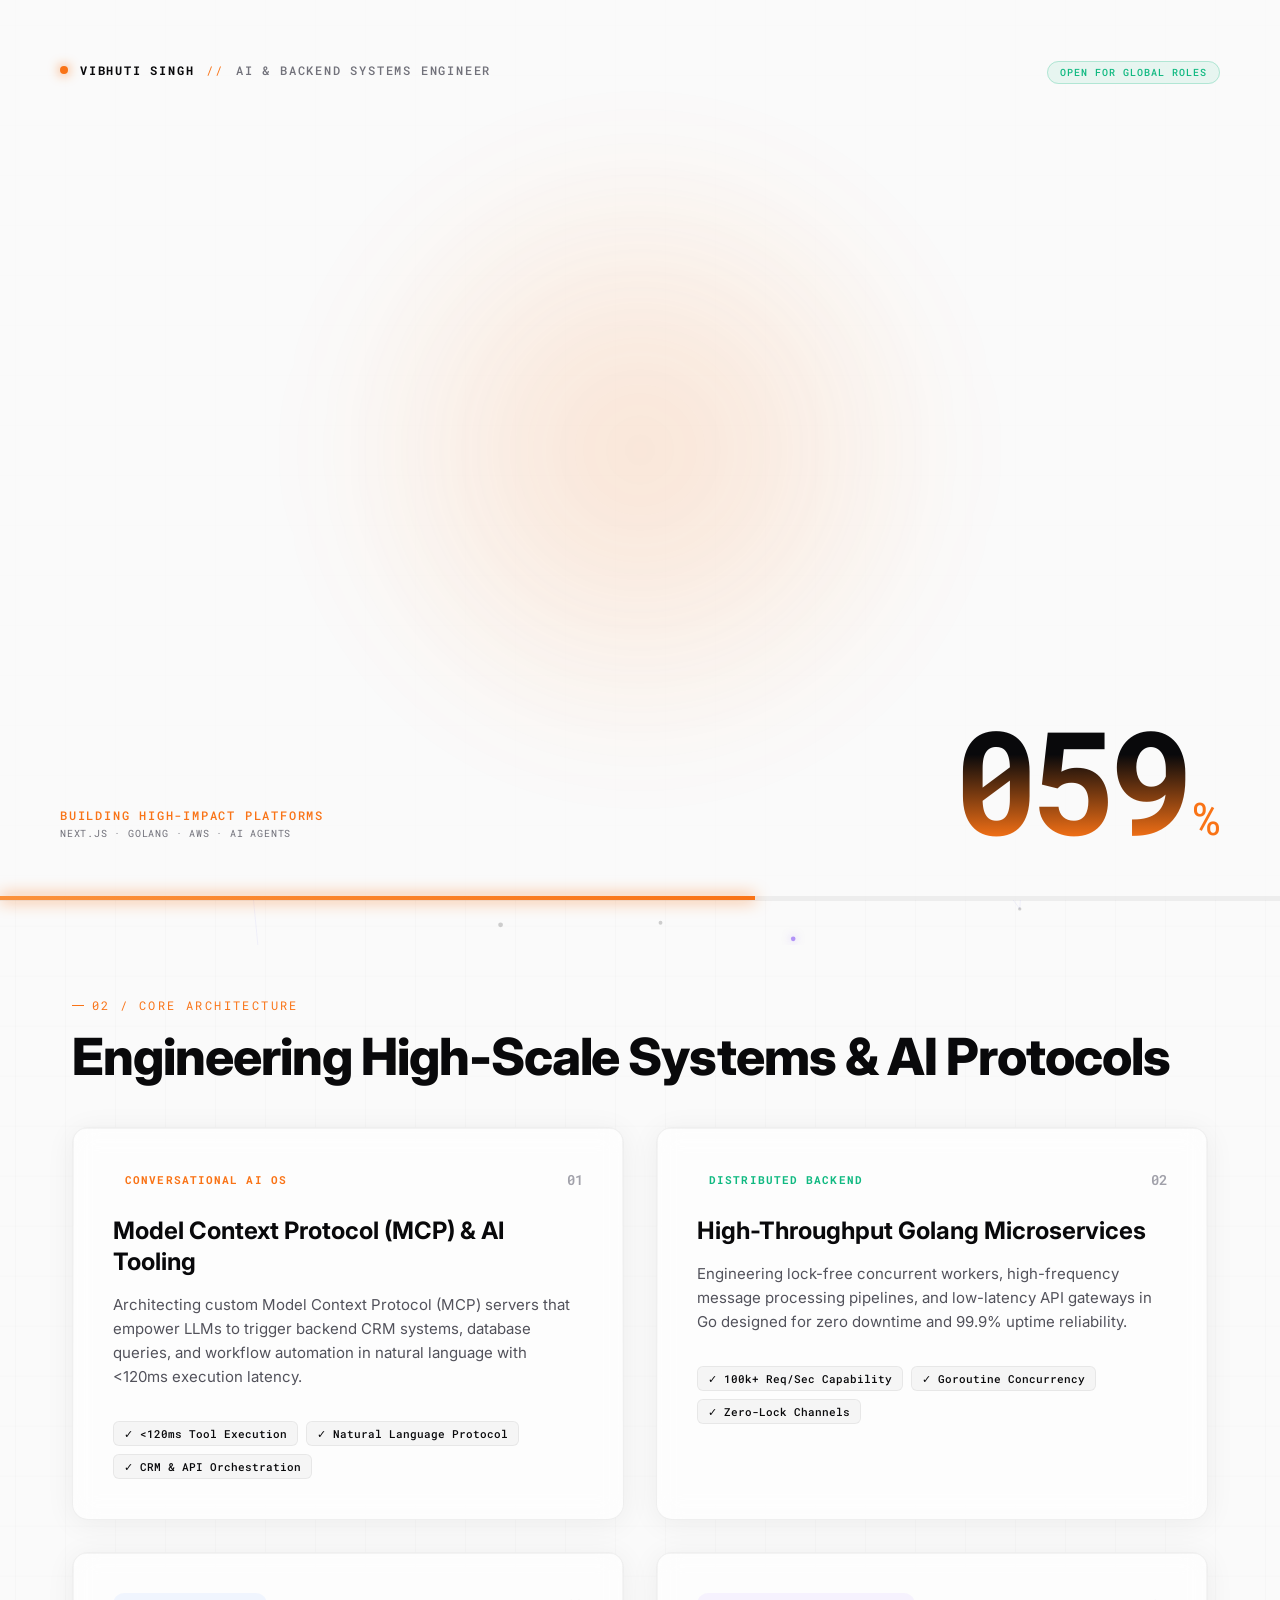
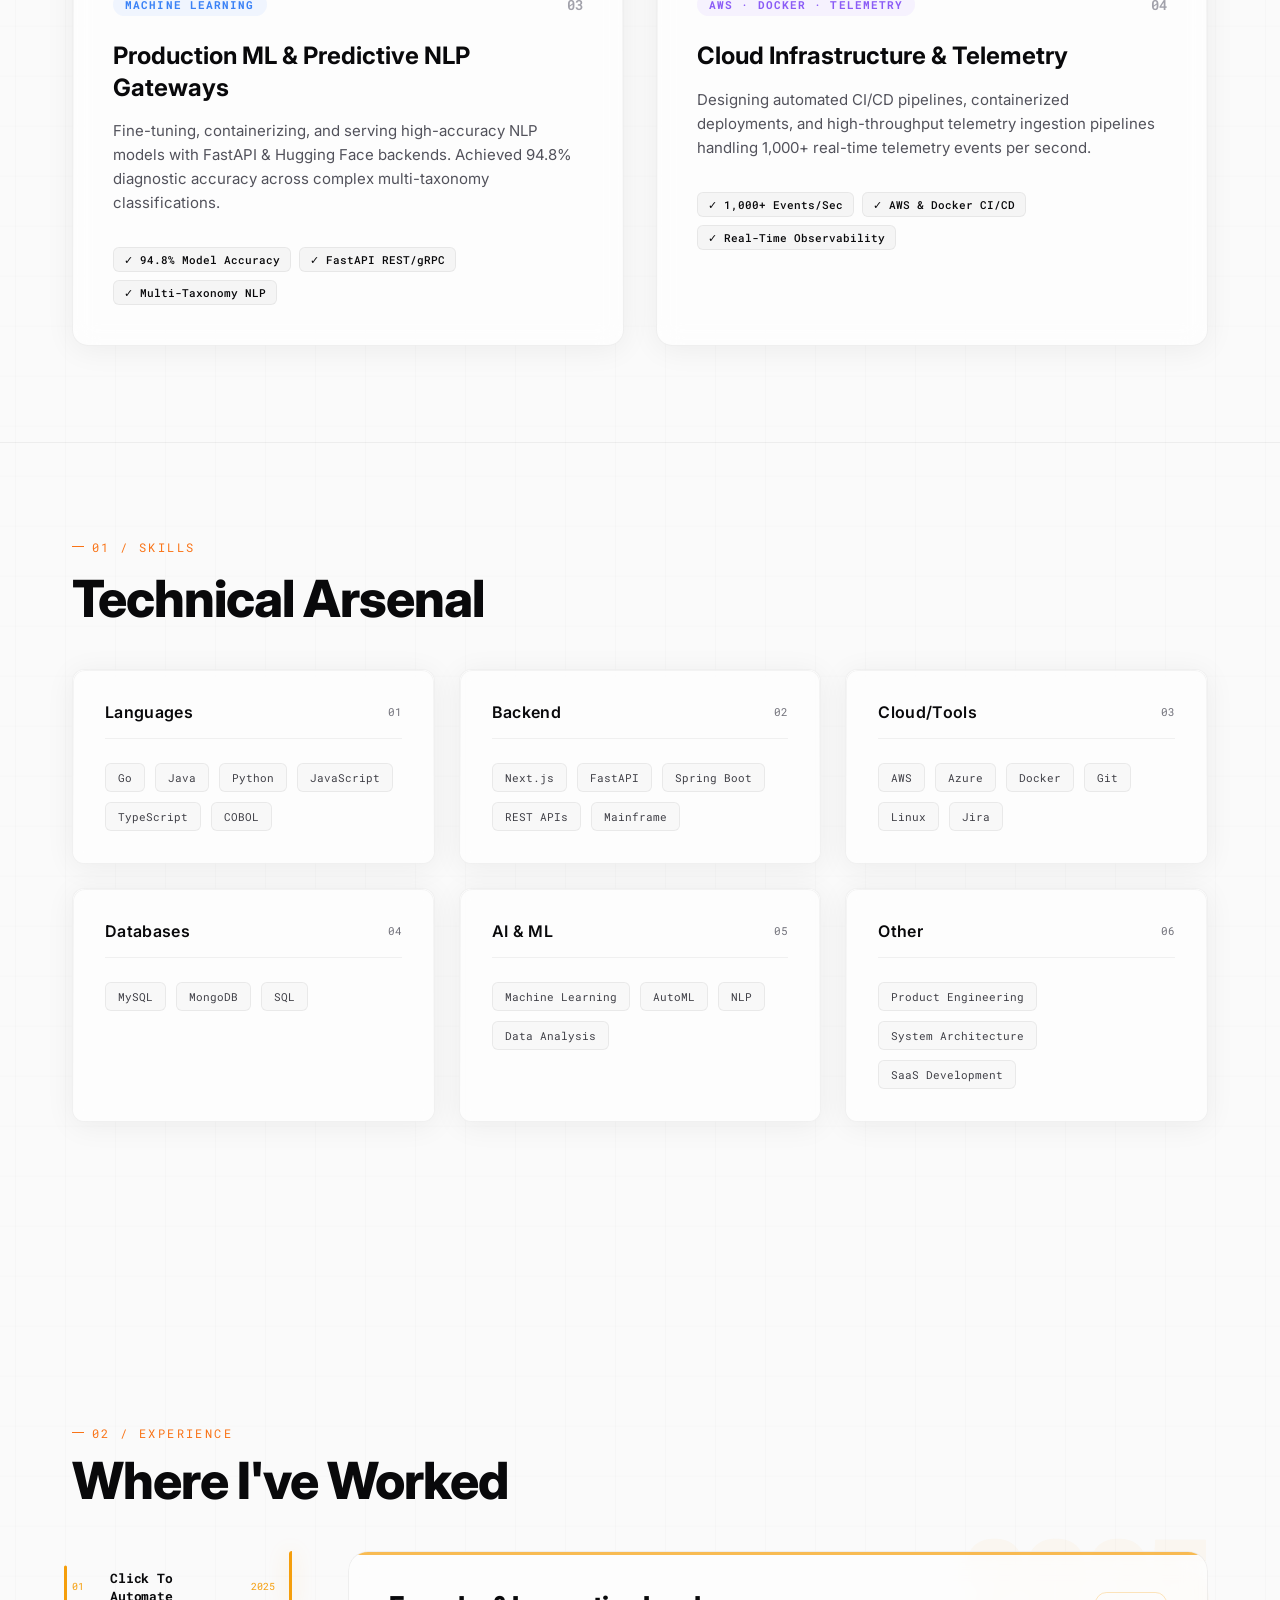
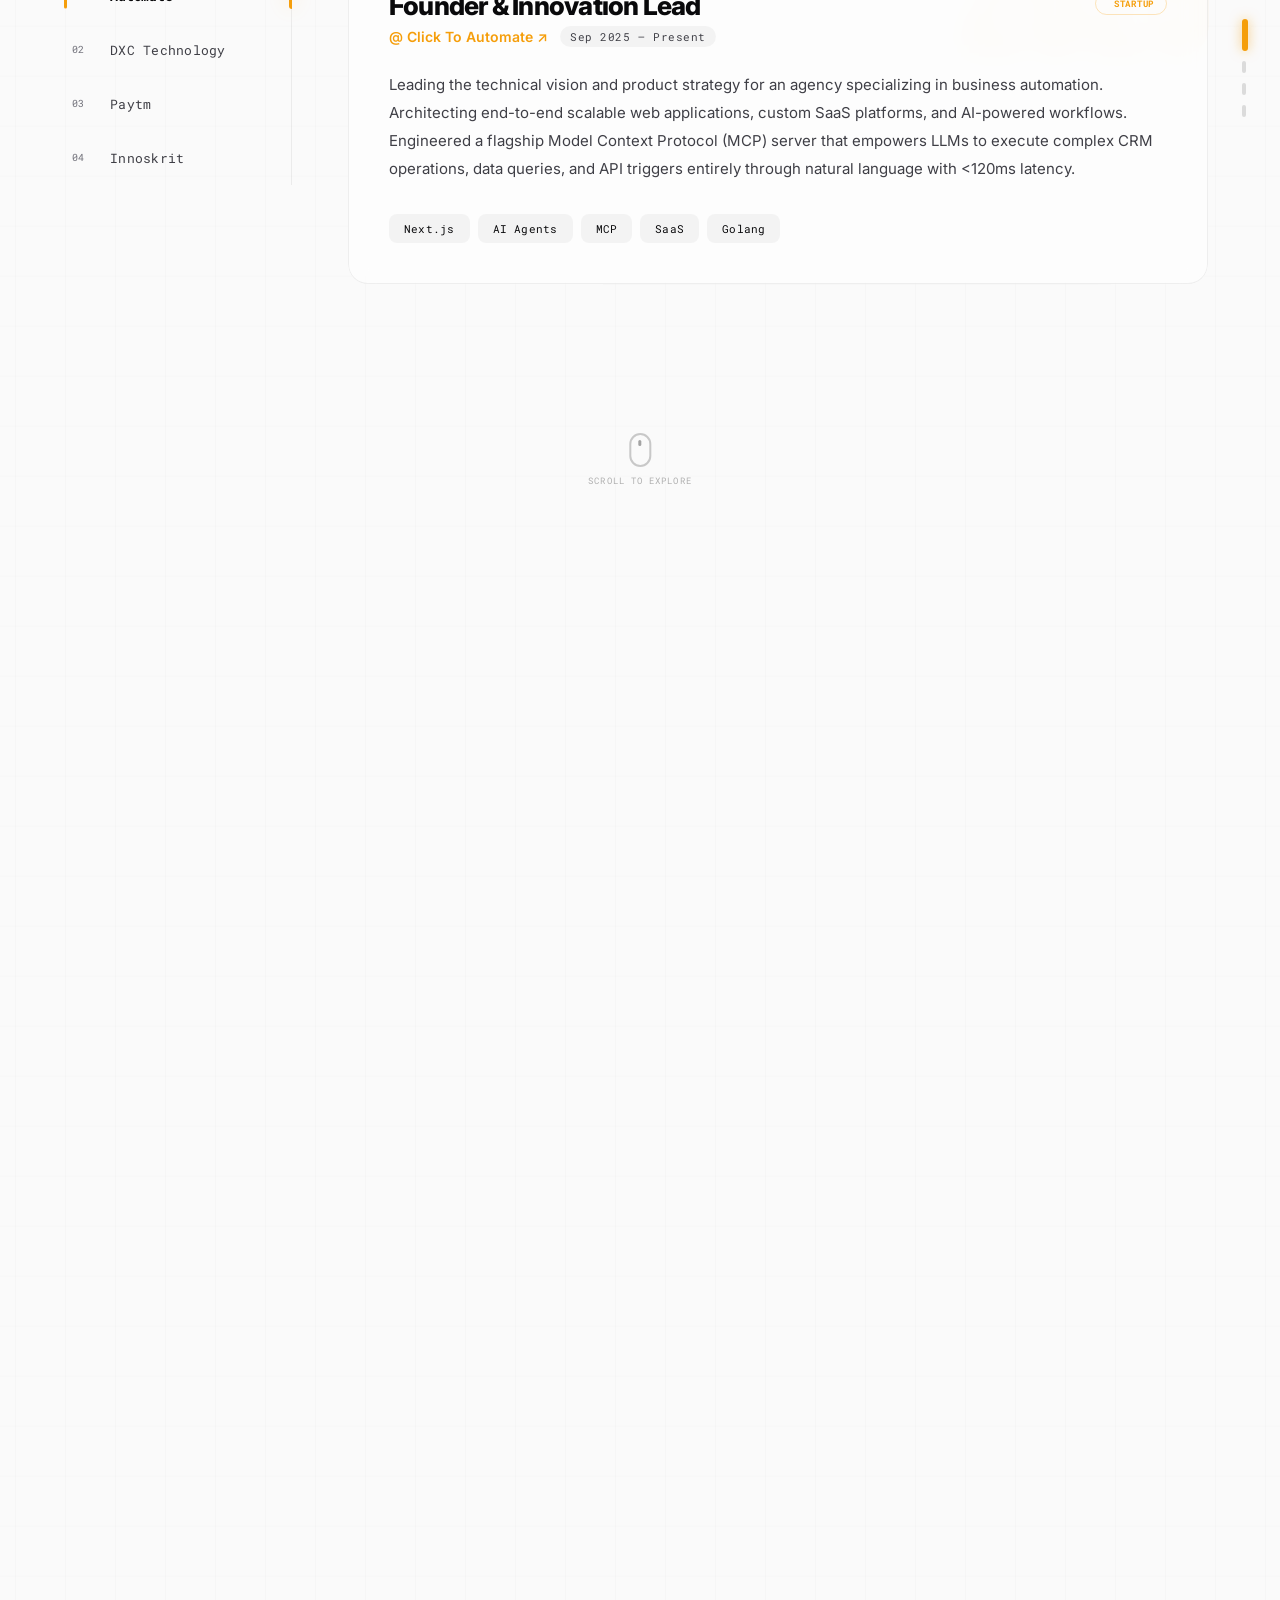
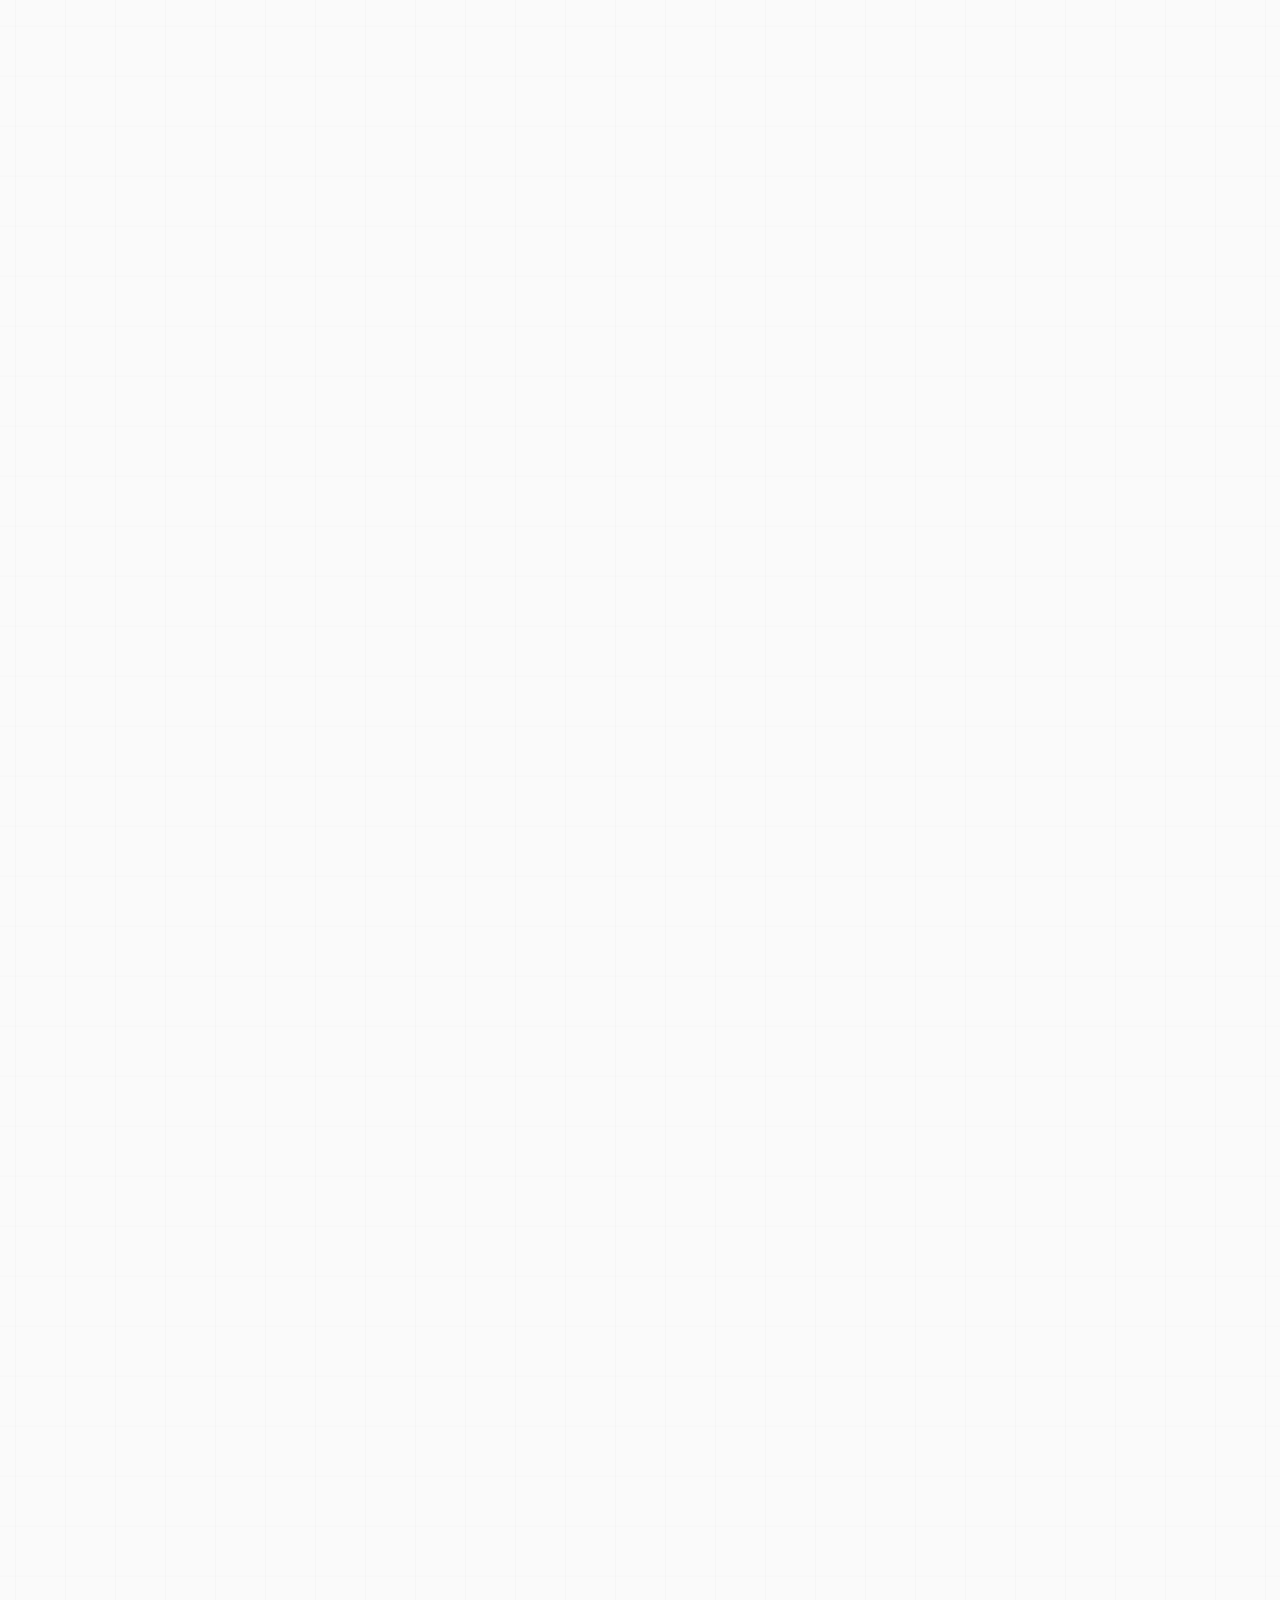
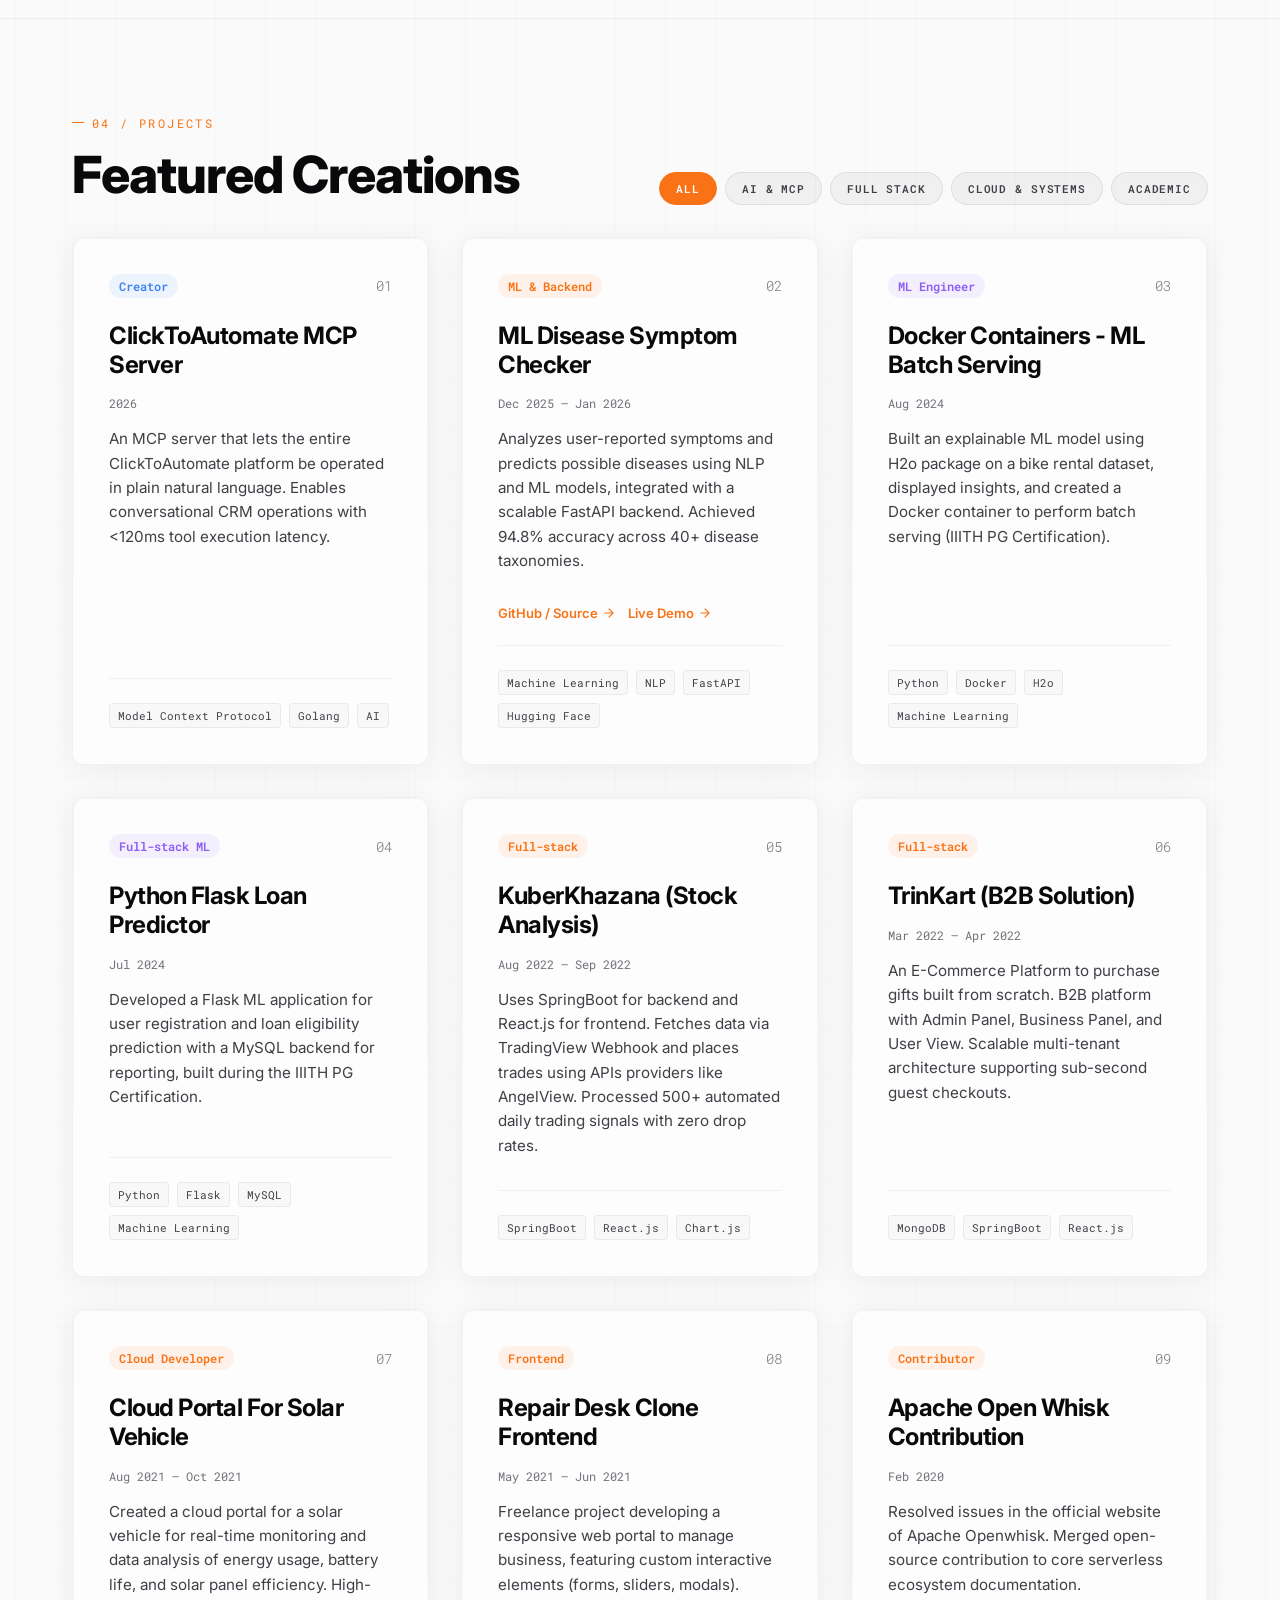
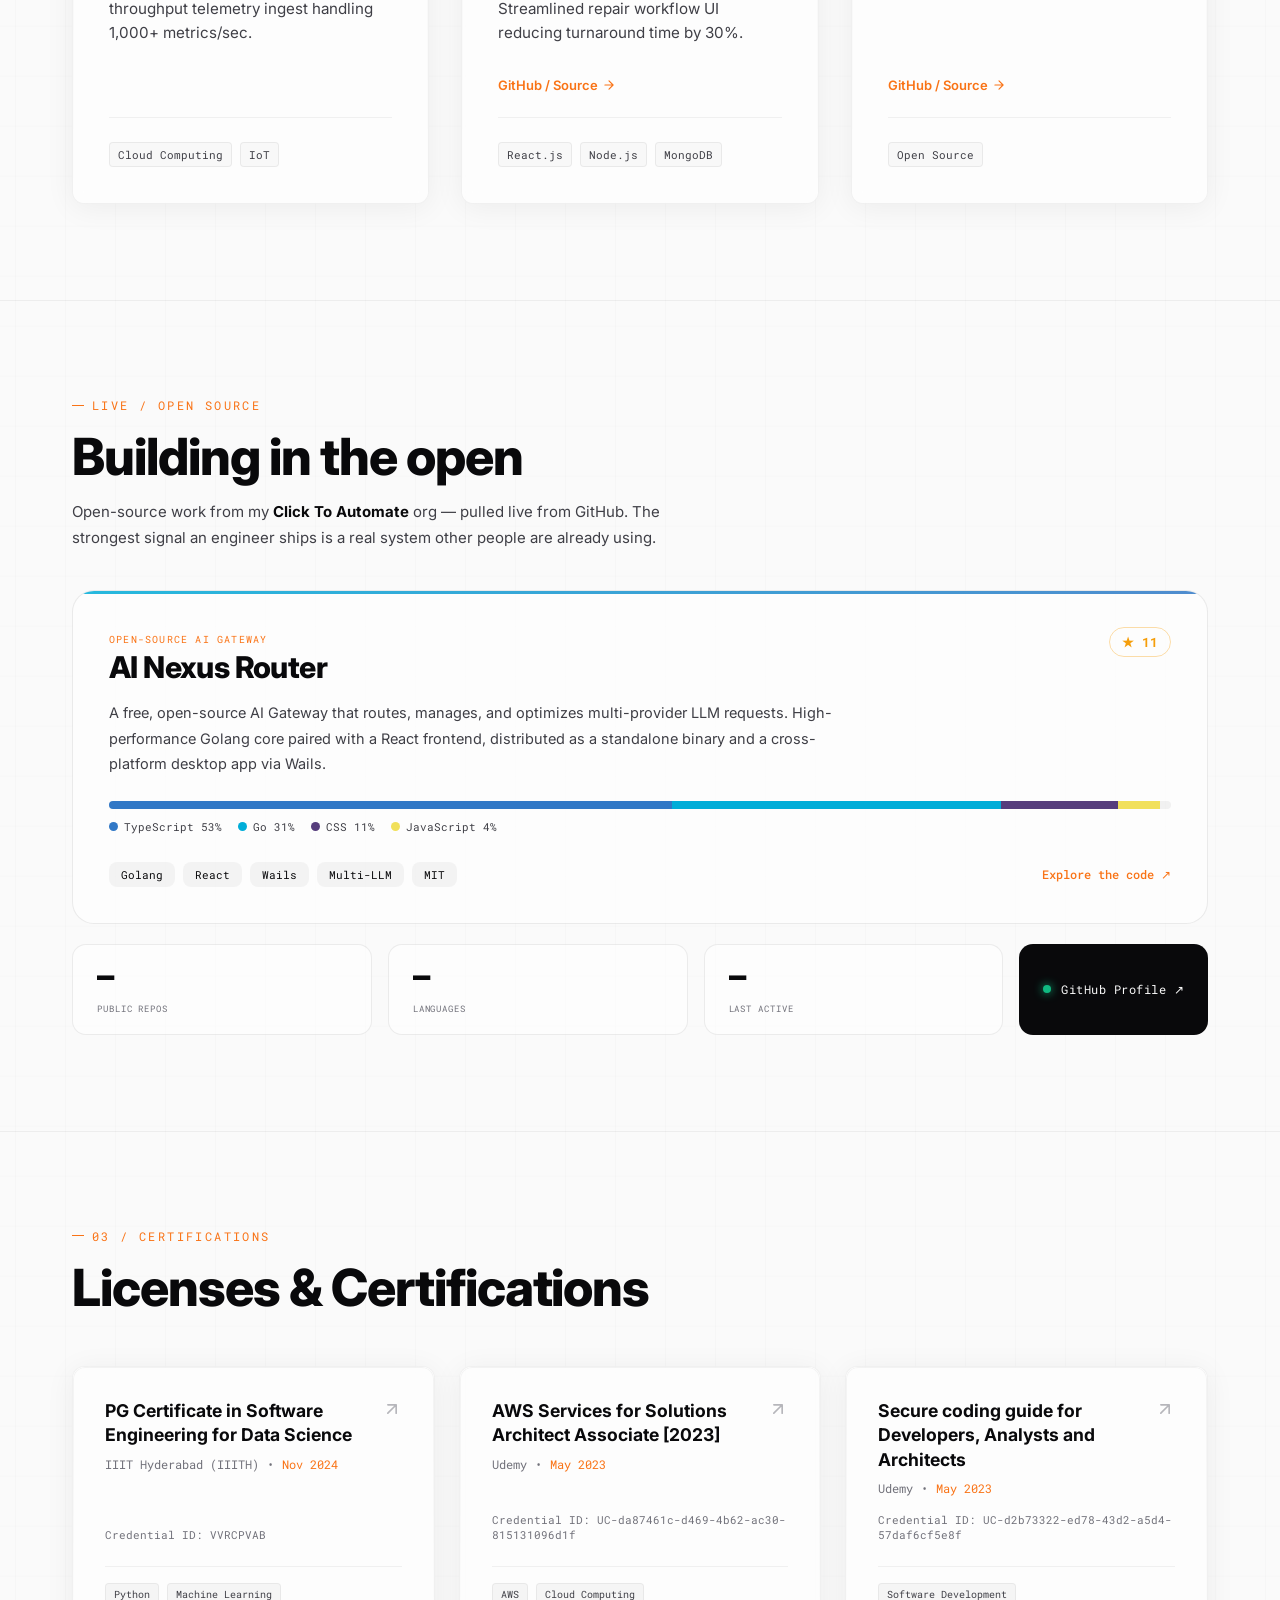
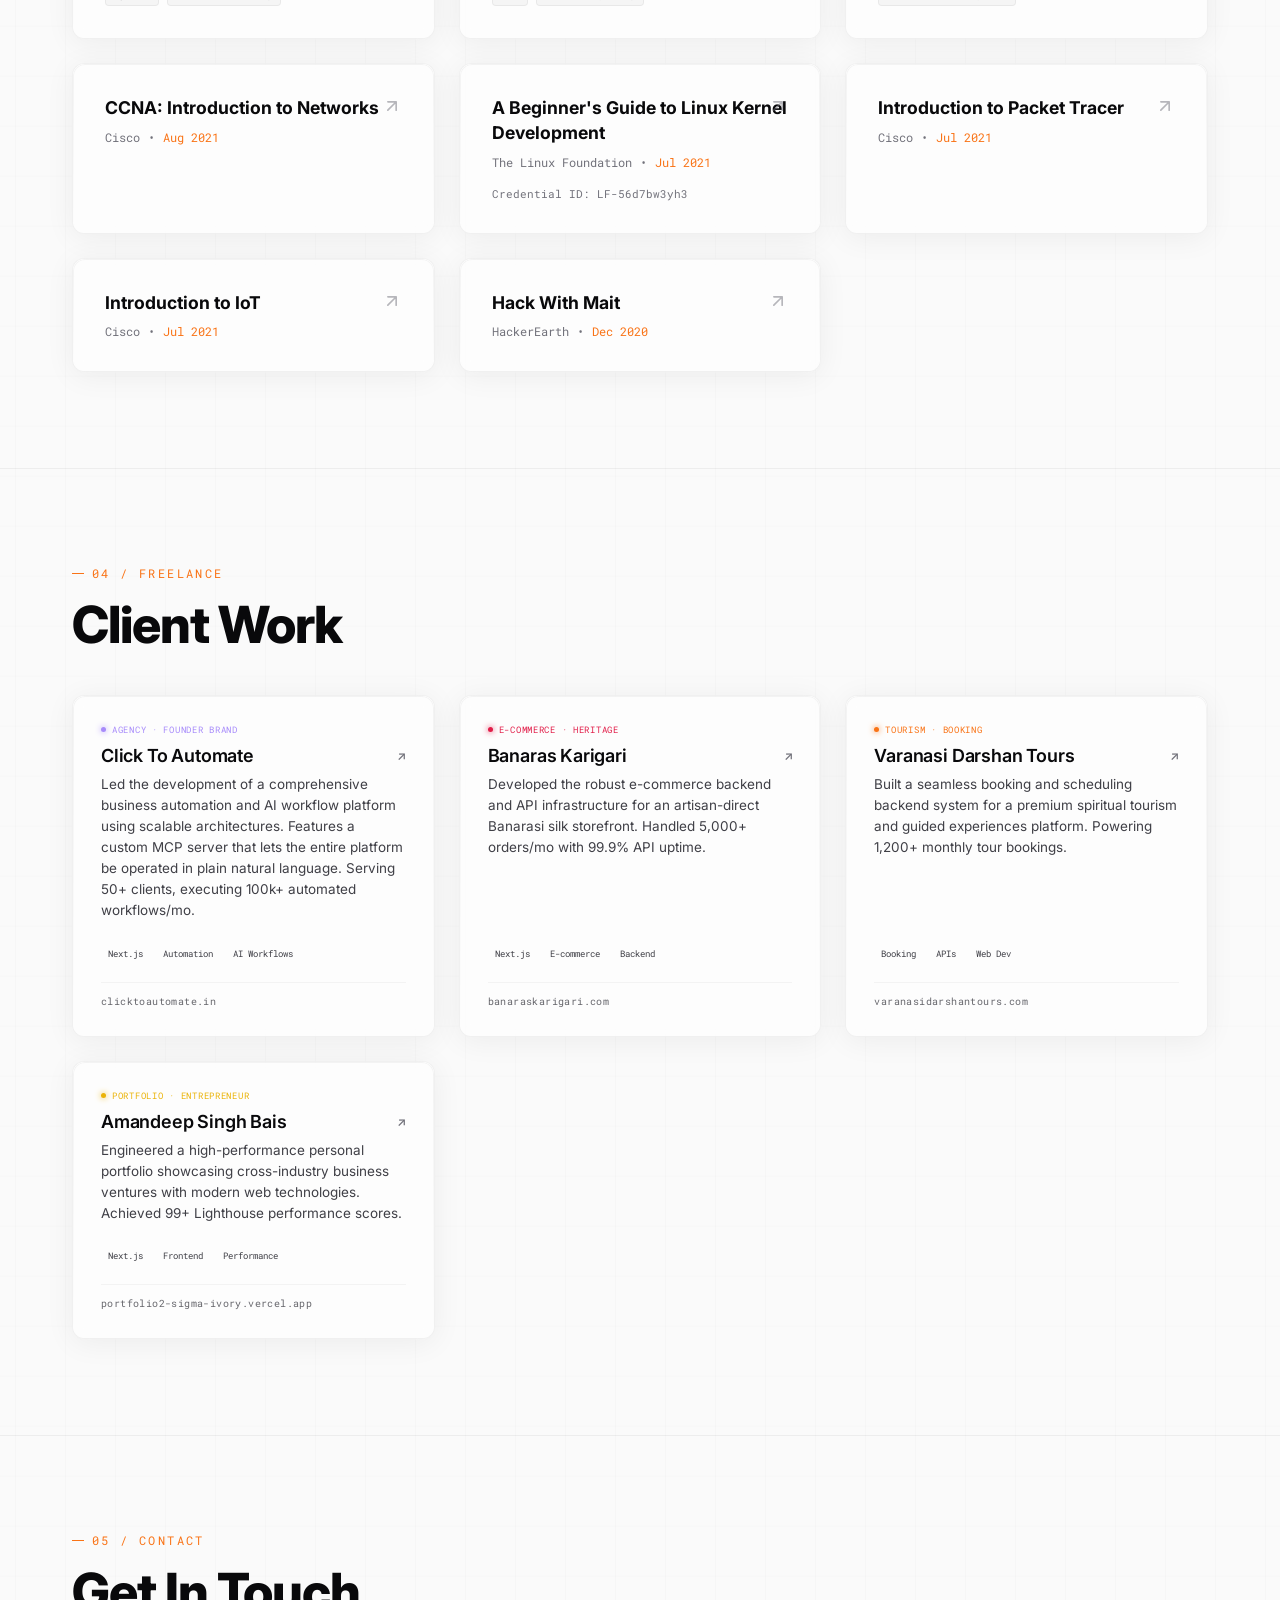
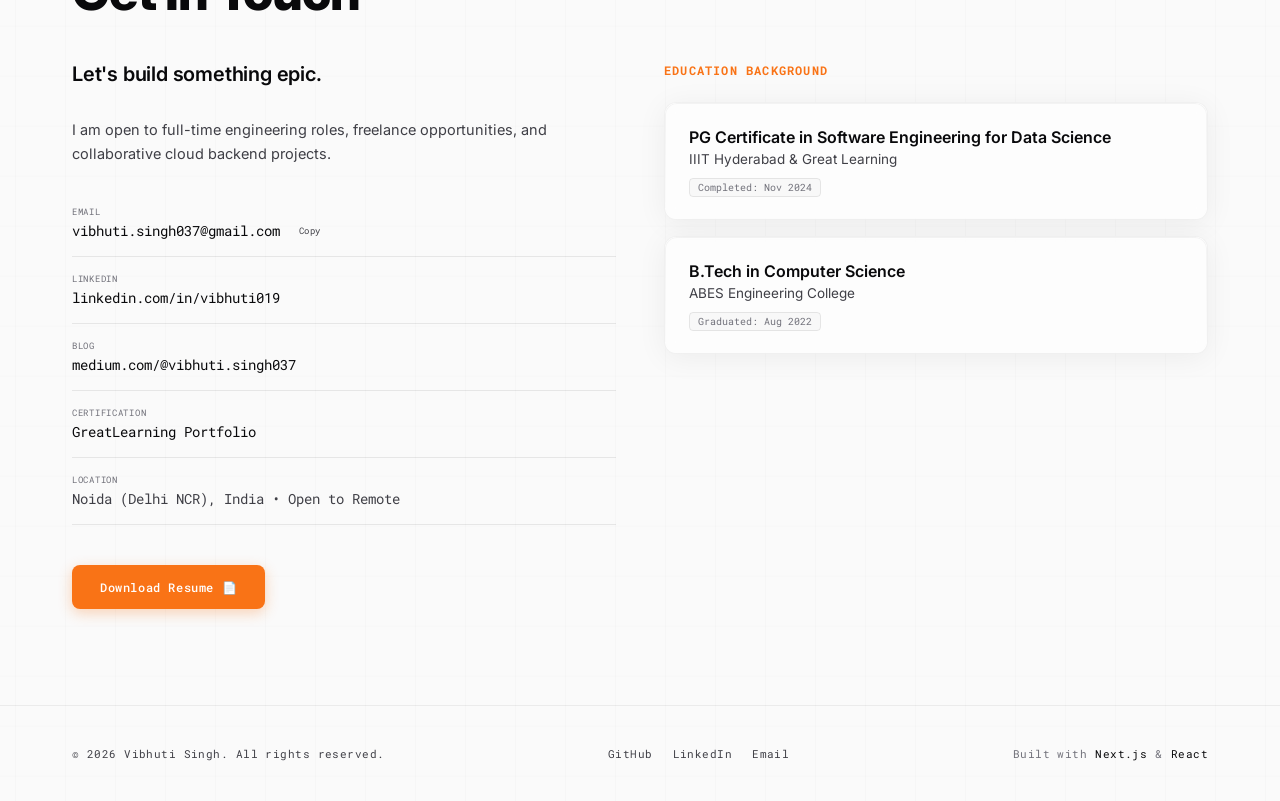
